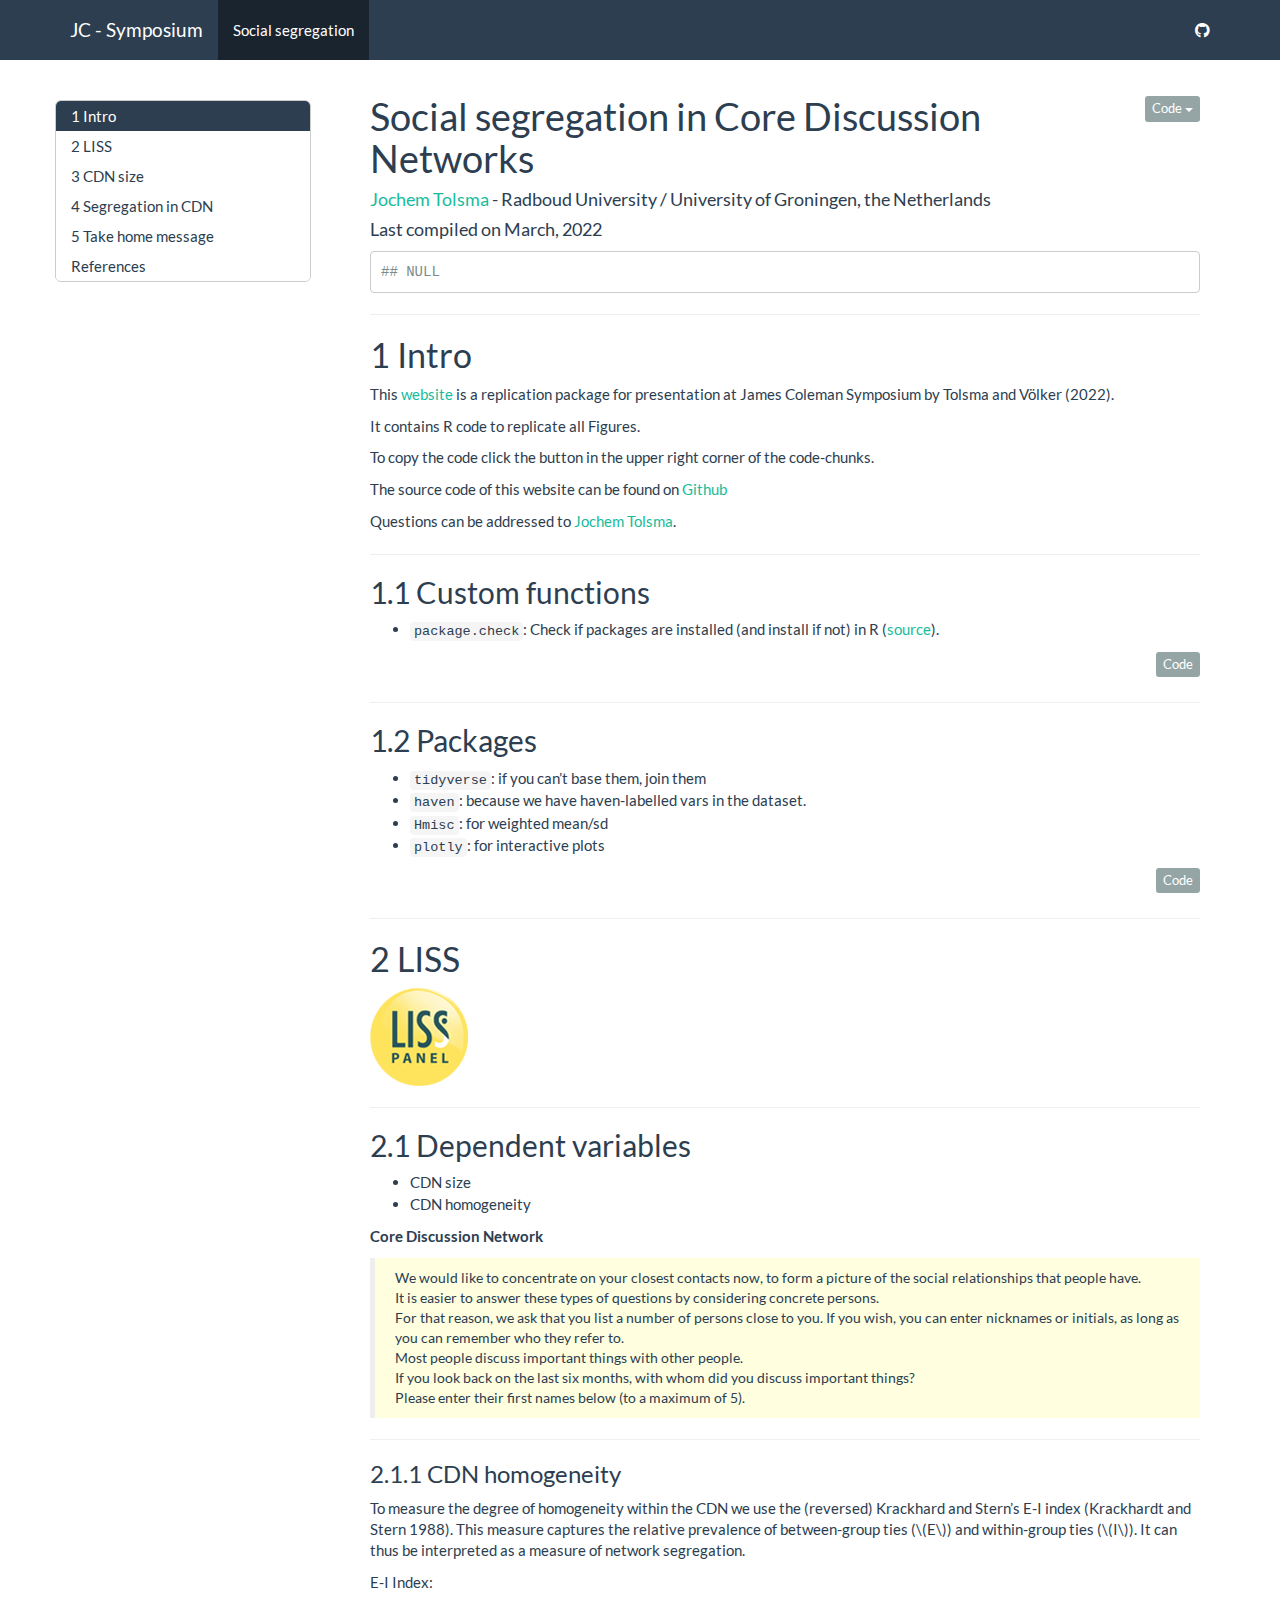
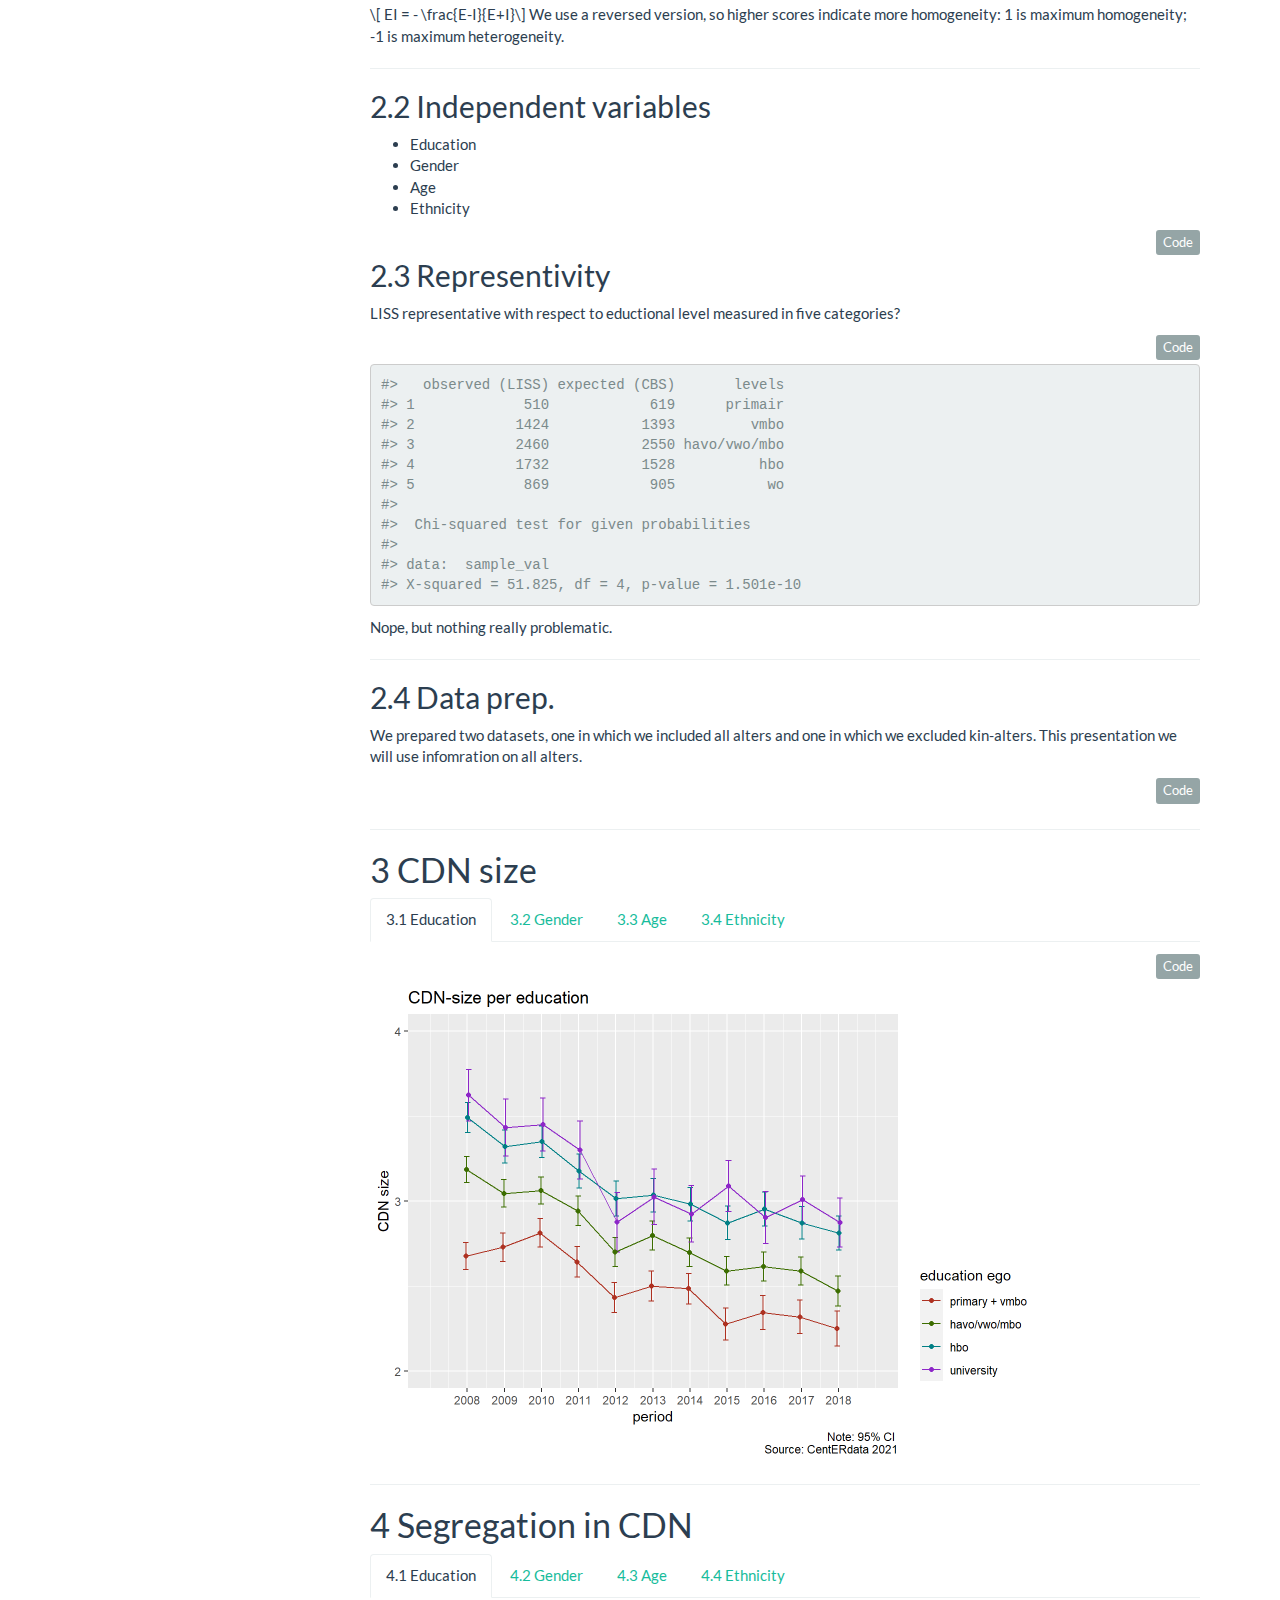
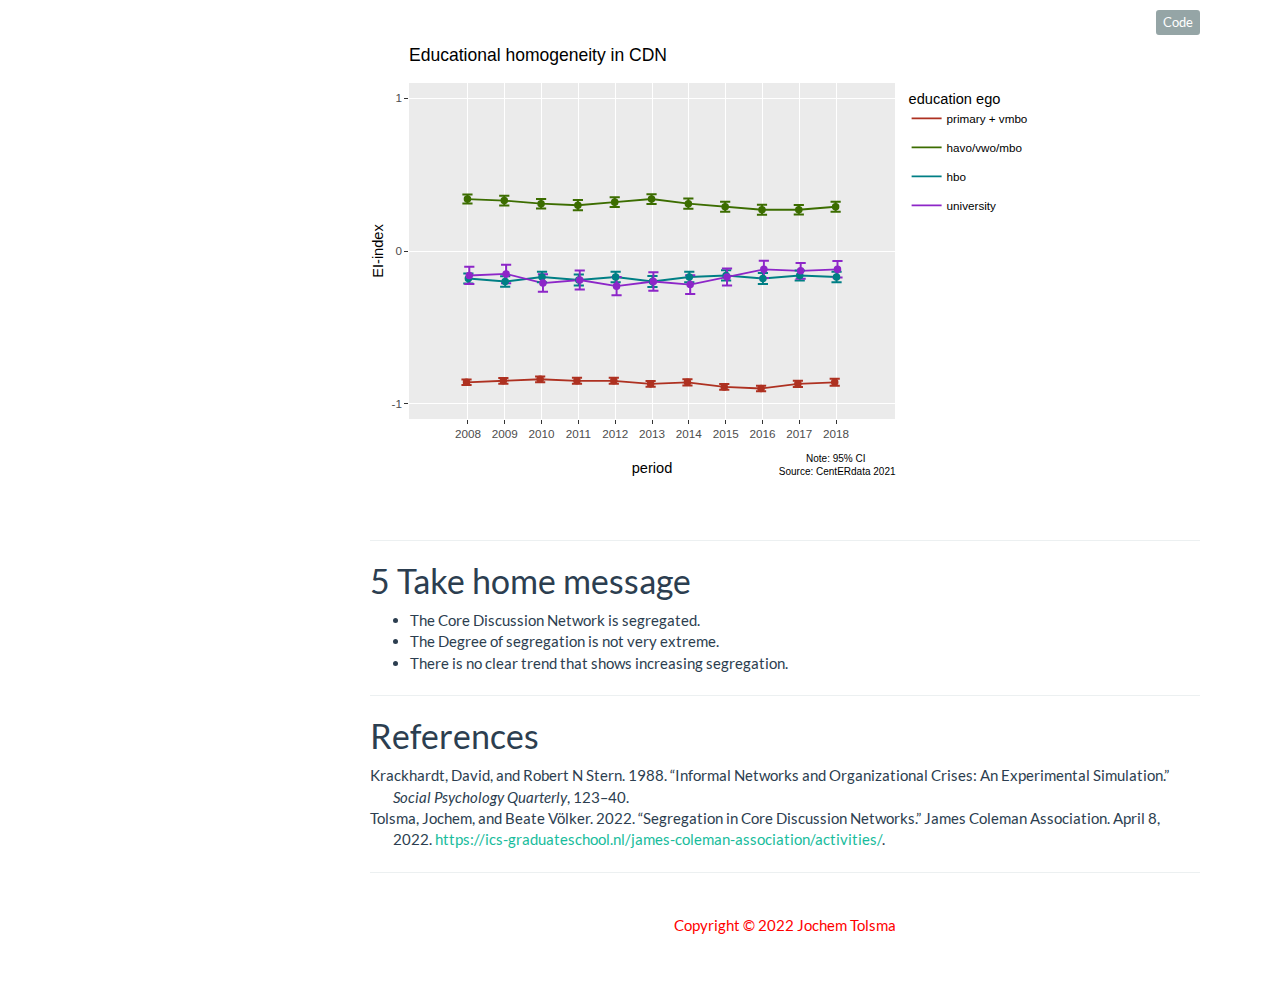
==== docs/index.html @ 30056c23 "update website" ====
<!DOCTYPE html>

<html>

<head>

<meta charset="utf-8" />
<meta name="generator" content="pandoc" />
<meta http-equiv="X-UA-Compatible" content="IE=EDGE" />


<meta name="author" content="Jochem Tolsma - Radboud University / University of Groningen, the Netherlands" />


<title>Social segregation in Core Discussion Networks</title>

<script src="site_libs/header-attrs-2.11.16/header-attrs.js"></script>
<script src="site_libs/jquery-3.6.0/jquery-3.6.0.min.js"></script>
<meta name="viewport" content="width=device-width, initial-scale=1" />
<link href="site_libs/bootstrap-3.3.5/css/flatly.min.css" rel="stylesheet" />
<script src="site_libs/bootstrap-3.3.5/js/bootstrap.min.js"></script>
<script src="site_libs/bootstrap-3.3.5/shim/html5shiv.min.js"></script>
<script src="site_libs/bootstrap-3.3.5/shim/respond.min.js"></script>
<style>h1 {font-size: 34px;}
       h1.title {font-size: 38px;}
       h2 {font-size: 30px;}
       h3 {font-size: 24px;}
       h4 {font-size: 18px;}
       h5 {font-size: 16px;}
       h6 {font-size: 12px;}
       code {color: inherit; background-color: rgba(0, 0, 0, 0.04);}
       pre:not([class]) { background-color: white }</style>
<script src="site_libs/jqueryui-1.11.4/jquery-ui.min.js"></script>
<link href="site_libs/tocify-1.9.1/jquery.tocify.css" rel="stylesheet" />
<script src="site_libs/tocify-1.9.1/jquery.tocify.js"></script>
<script src="site_libs/navigation-1.1/tabsets.js"></script>
<script src="site_libs/navigation-1.1/codefolding.js"></script>
<script src="site_libs/navigation-1.1/sourceembed.js"></script>
<link href="site_libs/highlightjs-9.12.0/default.css" rel="stylesheet" />
<script src="site_libs/highlightjs-9.12.0/highlight.js"></script>
<script src="site_libs/clipboard-1.7.1/clipboard.min.js"></script>
<link href="site_libs/primer-tooltips-1.4.0/build.css" rel="stylesheet" />
<link href="site_libs/klippy-0.0.0.9500/css/klippy.min.css" rel="stylesheet" />
<script src="site_libs/klippy-0.0.0.9500/js/klippy.min.js"></script>
<script src="site_libs/htmlwidgets-1.5.4/htmlwidgets.js"></script>
<script src="site_libs/plotly-binding-4.10.0/plotly.js"></script>
<script src="site_libs/typedarray-0.1/typedarray.min.js"></script>
<link href="site_libs/crosstalk-1.2.0/css/crosstalk.min.css" rel="stylesheet" />
<script src="site_libs/crosstalk-1.2.0/js/crosstalk.min.js"></script>
<link href="site_libs/plotly-htmlwidgets-css-2.5.1/plotly-htmlwidgets.css" rel="stylesheet" />
<script src="site_libs/plotly-main-2.5.1/plotly-latest.min.js"></script>
<link href="site_libs/font-awesome-5.1.0/css/all.css" rel="stylesheet" />
<link href="site_libs/font-awesome-5.1.0/css/v4-shims.css" rel="stylesheet" />

<style type="text/css">
  code{white-space: pre-wrap;}
  span.smallcaps{font-variant: small-caps;}
  span.underline{text-decoration: underline;}
  div.column{display: inline-block; vertical-align: top; width: 50%;}
  div.hanging-indent{margin-left: 1.5em; text-indent: -1.5em;}
  ul.task-list{list-style: none;}
    </style>

<style type="text/css">code{white-space: pre;}</style>
<script type="text/javascript">
if (window.hljs) {
  hljs.configure({languages: []});
  hljs.initHighlightingOnLoad();
  if (document.readyState && document.readyState === "complete") {
    window.setTimeout(function() { hljs.initHighlighting(); }, 0);
  }
}
</script>




<style type="text/css">
#rmd-source-code {
  display: none;
}
</style>

<style type="text/css">
/* for pandoc --citeproc since 2.11 */
div.csl-bib-body { }
div.csl-entry {
  clear: both;
}
.hanging div.csl-entry {
  margin-left:2em;
  text-indent:-2em;
}
div.csl-left-margin {
  min-width:2em;
  float:left;
}
div.csl-right-inline {
  margin-left:2em;
  padding-left:1em;
}
div.csl-indent {
  margin-left: 2em;
}
</style>

<link rel="stylesheet" href="tweaks.css" type="text/css" />



<style type = "text/css">
.main-container {
  max-width: 940px;
  margin-left: auto;
  margin-right: auto;
}
img {
  max-width:100%;
}
.tabbed-pane {
  padding-top: 12px;
}
.html-widget {
  margin-bottom: 20px;
}
button.code-folding-btn:focus {
  outline: none;
}
summary {
  display: list-item;
}
pre code {
  padding: 0;
}
</style>


<style type="text/css">
.dropdown-submenu {
  position: relative;
}
.dropdown-submenu>.dropdown-menu {
  top: 0;
  left: 100%;
  margin-top: -6px;
  margin-left: -1px;
  border-radius: 0 6px 6px 6px;
}
.dropdown-submenu:hover>.dropdown-menu {
  display: block;
}
.dropdown-submenu>a:after {
  display: block;
  content: " ";
  float: right;
  width: 0;
  height: 0;
  border-color: transparent;
  border-style: solid;
  border-width: 5px 0 5px 5px;
  border-left-color: #cccccc;
  margin-top: 5px;
  margin-right: -10px;
}
.dropdown-submenu:hover>a:after {
  border-left-color: #adb5bd;
}
.dropdown-submenu.pull-left {
  float: none;
}
.dropdown-submenu.pull-left>.dropdown-menu {
  left: -100%;
  margin-left: 10px;
  border-radius: 6px 0 6px 6px;
}
</style>

<script type="text/javascript">
// manage active state of menu based on current page
$(document).ready(function () {
  // active menu anchor
  href = window.location.pathname
  href = href.substr(href.lastIndexOf('/') + 1)
  if (href === "")
    href = "index.html";
  var menuAnchor = $('a[href="' + href + '"]');

  // mark it active
  menuAnchor.tab('show');

  // if it's got a parent navbar menu mark it active as well
  menuAnchor.closest('li.dropdown').addClass('active');

  // Navbar adjustments
  var navHeight = $(".navbar").first().height() + 15;
  var style = document.createElement('style');
  var pt = "padding-top: " + navHeight + "px; ";
  var mt = "margin-top: -" + navHeight + "px; ";
  var css = "";
  // offset scroll position for anchor links (for fixed navbar)
  for (var i = 1; i <= 6; i++) {
    css += ".section h" + i + "{ " + pt + mt + "}\n";
  }
  style.innerHTML = "body {" + pt + "padding-bottom: 40px; }\n" + css;
  document.head.appendChild(style);
});
</script>

<!-- tabsets -->

<style type="text/css">
.tabset-dropdown > .nav-tabs {
  display: inline-table;
  max-height: 500px;
  min-height: 44px;
  overflow-y: auto;
  border: 1px solid #ddd;
  border-radius: 4px;
}

.tabset-dropdown > .nav-tabs > li.active:before {
  content: "";
  font-family: 'Glyphicons Halflings';
  display: inline-block;
  padding: 10px;
  border-right: 1px solid #ddd;
}

.tabset-dropdown > .nav-tabs.nav-tabs-open > li.active:before {
  content: "&#xe258;";
  border: none;
}

.tabset-dropdown > .nav-tabs.nav-tabs-open:before {
  content: "";
  font-family: 'Glyphicons Halflings';
  display: inline-block;
  padding: 10px;
  border-right: 1px solid #ddd;
}

.tabset-dropdown > .nav-tabs > li.active {
  display: block;
}

.tabset-dropdown > .nav-tabs > li > a,
.tabset-dropdown > .nav-tabs > li > a:focus,
.tabset-dropdown > .nav-tabs > li > a:hover {
  border: none;
  display: inline-block;
  border-radius: 4px;
  background-color: transparent;
}

.tabset-dropdown > .nav-tabs.nav-tabs-open > li {
  display: block;
  float: none;
}

.tabset-dropdown > .nav-tabs > li {
  display: none;
}
</style>

<!-- code folding -->
<style type="text/css">
.code-folding-btn { margin-bottom: 4px; }
</style>



<style type="text/css">

#TOC {
  margin: 25px 0px 20px 0px;
}
@media (max-width: 768px) {
#TOC {
  position: relative;
  width: 100%;
}
}

@media print {
.toc-content {
  /* see https://github.com/w3c/csswg-drafts/issues/4434 */
  float: right;
}
}

.toc-content {
  padding-left: 30px;
  padding-right: 40px;
}

div.main-container {
  max-width: 1200px;
}

div.tocify {
  width: 20%;
  max-width: 260px;
  max-height: 85%;
}

@media (min-width: 768px) and (max-width: 991px) {
  div.tocify {
    width: 25%;
  }
}

@media (max-width: 767px) {
  div.tocify {
    width: 100%;
    max-width: none;
  }
}

.tocify ul, .tocify li {
  line-height: 20px;
}

.tocify-subheader .tocify-item {
  font-size: 0.90em;
}

.tocify .list-group-item {
  border-radius: 0px;
}


</style>



</head>

<body>


<div class="container-fluid main-container">


<!-- setup 3col/9col grid for toc_float and main content  -->
<div class="row">
<div class="col-xs-12 col-sm-4 col-md-3">
<div id="TOC" class="tocify">
</div>
</div>

<div class="toc-content col-xs-12 col-sm-8 col-md-9">




<div class="navbar navbar-default  navbar-fixed-top" role="navigation">
  <div class="container">
    <div class="navbar-header">
      <button type="button" class="navbar-toggle collapsed" data-toggle="collapse" data-target="#navbar">
        <span class="icon-bar"></span>
        <span class="icon-bar"></span>
        <span class="icon-bar"></span>
      </button>
      <a class="navbar-brand" href="index.html">JC - Symposium </a>
    </div>
    <div id="navbar" class="navbar-collapse collapse">
      <ul class="nav navbar-nav">
        <li>
  <a href="index.html">Social segregation</a>
</li>
      </ul>
      <ul class="nav navbar-nav navbar-right">
        <li>
  <a href="https://github.com/JochemTolsma">
    <span class="fab fa-github"></span>
     
  </a>
</li>
      </ul>
    </div><!--/.nav-collapse -->
  </div><!--/.container -->
</div><!--/.navbar -->

<div id="header">

<div class="btn-group pull-right float-right">
<button type="button" class="btn btn-default btn-xs btn-secondary btn-sm dropdown-toggle" data-toggle="dropdown" aria-haspopup="true" aria-expanded="false"><span>Code</span> <span class="caret"></span></button>
<ul class="dropdown-menu dropdown-menu-right" style="min-width: 50px;">
<li><a id="rmd-show-all-code" href="#">Show All Code</a></li>
<li><a id="rmd-hide-all-code" href="#">Hide All Code</a></li>
<li role="separator" class="divider"></li>
<li><a id="rmd-download-source" href="#">Download Rmd</a></li>
</ul>
</div>



<h1 class="title toc-ignore">Social segregation in Core Discussion Networks</h1>
<h4 class="author"><a href="https://www.jochemtolsma.nl">Jochem Tolsma</a> - Radboud University / University of Groningen, the Netherlands</h4>
<h4 class="date">Last compiled on March, 2022</h4>

</div>


<pre><code>## NULL</code></pre>
<script>
  addClassKlippyTo("pre.r, pre.markdown");
  addKlippy('right', 'top', 'auto', '1', 'Copy code', 'Copied!');
</script>
<hr />
<div id="intro" class="section level1" number="1">
<h1 number="1"><span class="header-section-number">1</span> Intro</h1>
<p>This <a href="https://jochemtolsma.github.io/JCA/">website</a> is a replication package for presentation at James Coleman Symposium by <span class="citation">Tolsma and Völker (2022)</span>.</p>
<p>It contains R code to replicate all Figures.</p>
<p>To copy the code click the button in the upper right corner of the code-chunks.</p>
<p>The source code of this website can be found on <a href="https://github.com/JochemTolsma/JCA">Github</a></p>
<p>Questions can be addressed to <a href="mailto:jochem.tolsma@ru.nl">Jochem Tolsma</a>.</p>
<hr />
<div id="custom-functions" class="section level2" number="1.1">
<h2 number="1.1"><span class="header-section-number">1.1</span> Custom functions</h2>
<ul>
<li><code>package.check</code>: Check if packages are installed (and install if not) in R (<a href="https://vbaliga.github.io/verify-that-r-packages-are-installed-and-loaded/">source</a>).</li>
</ul>
<pre class="r test"><code>fpackage.check &lt;- function(packages) {
    lapply(packages, FUN = function(x) {
        if (!require(x, character.only = TRUE)) {
            install.packages(x, dependencies = TRUE)
            library(x, character.only = TRUE)
        }
    })
}</code></pre>
<hr />
</div>
<div id="packages" class="section level2" number="1.2">
<h2 number="1.2"><span class="header-section-number">1.2</span> Packages</h2>
<ul>
<li><code>tidyverse</code>: if you can’t base them, join them<br />
</li>
<li><code>haven</code>: because we have haven-labelled vars in the dataset.<br />
</li>
<li><code>Hmisc</code>: for weighted mean/sd<br />
</li>
<li><code>plotly</code>: for interactive plots</li>
</ul>
<pre class="r test"><code>packages = c(&quot;tidyverse&quot;, &quot;haven&quot;, &quot;Hmisc&quot;, &quot;plotly&quot;)

fpackage.check(packages)</code></pre>
<hr />
</div>
</div>
<div id="liss" class="section level1" number="2">
<h1 number="2"><span class="header-section-number">2</span> LISS</h1>
<p><a href="https://www.lissdata.nl/"> <img src="lisslogo_0.png"> </a></p>
<hr />
<div id="dependent-variables" class="section level2" number="2.1">
<h2 number="2.1"><span class="header-section-number">2.1</span> Dependent variables</h2>
<ul>
<li>CDN size</li>
<li>CDN homogeneity</li>
</ul>
<p><strong>Core Discussion Network</strong></p>
<style type="text/css">
blockquote {
    padding: 10px 20px;
    margin: 0 0 20px;
    font-size: 14px;
    border-left: 5px solid #eee;
    background-color: rgb(255,255,224,1);
}
</style>
<blockquote>
<p>We would like to concentrate on your closest contacts now, to form a picture of the social relationships that people have.<br />
It is easier to answer these types of questions by considering concrete persons.<br />
For that reason, we ask that you list a number of persons close to you. If you wish, you can enter nicknames or initials, as long as you can remember who they refer to.<br />
Most people discuss important things with other people.<br />
If you look back on the last six months, with whom did you discuss important things?<br />
Please enter their first names below (to a maximum of 5).</p>
</blockquote>
<hr />
<div id="cdn-homogeneity" class="section level3" number="2.1.1">
<h3 number="2.1.1"><span class="header-section-number">2.1.1</span> CDN homogeneity</h3>
<p>To measure the degree of homogeneity within the CDN we use the (reversed) Krackhard and Stern’s E-I index <span class="citation">(Krackhardt and Stern 1988)</span>. This measure captures the relative prevalence of between-group ties (<span class="math inline">\(E\)</span>) and within-group ties (<span class="math inline">\(I\)</span>). It can thus be interpreted as a measure of network segregation.</p>
<p>E-I Index:</p>
<p><span class="math display">\[ EI = - \frac{E-I}{E+I}\]</span> We use a reversed version, so higher scores indicate more homogeneity: 1 is maximum homogeneity; -1 is maximum heterogeneity.</p>
<hr />
</div>
</div>
<div id="independent-variables" class="section level2" number="2.2">
<h2 number="2.2"><span class="header-section-number">2.2</span> Independent variables</h2>
<ul>
<li>Education<br />
</li>
<li>Gender<br />
</li>
<li>Age<br />
</li>
<li>Ethnicity</li>
</ul>
<pre class="r test"><code>load(file = &quot;./data/liss_merged_core_file_v3_0921.Rdata&quot;)</code></pre>
</div>
<div id="representivity" class="section level2" number="2.3">
<h2 number="2.3"><span class="header-section-number">2.3</span> Representivity</h2>
<!---
Thijmen, how do I know ego participated?: just select on missings
how do I know that an alter is mentioned?: check alter_id NA
--->
<p>LISS representative with respect to eductional level measured in five categories?</p>
<pre class="r test"><code>sample_val &lt;- NA
sample_val[1] &lt;- (table(liss_wide$oplcat.11))[1]
sample_val[2] &lt;- (table(liss_wide$oplcat.11))[2]
sample_val[3] &lt;- (table(liss_wide$oplcat.11))[3] + (table(liss_wide$oplcat.11))[4]
sample_val[4] &lt;- (table(liss_wide$oplcat.11))[5]
sample_val[5] &lt;- (table(liss_wide$oplcat.11))[6]


# cbs https://opendata.cbs.nl/#/CBS/nl/dataset/82816NED/table?ts=1646133108517
datacbs &lt;- c(1265, 2847, 5211, 3122, 1850)
levels(datacbs) &lt;- c(&quot;primair&quot;, &quot;vmbo&quot;, &quot;havo/vwo/mbo&quot;, &quot;hbo&quot;, &quot;wo&quot;)
# round(datacbs / sum(datacbs),2)
pop_val &lt;- datacbs/sum(datacbs)

test &lt;- chisq.test(x = sample_val, p = pop_val, rescale.p = TRUE)
test_data &lt;- data.frame(round(test$observed), round(test$expected), c(&quot;primair&quot;, &quot;vmbo&quot;, &quot;havo/vwo/mbo&quot;,
    &quot;hbo&quot;, &quot;wo&quot;))
names(test_data) &lt;- c(&quot;observed (LISS)&quot;, &quot;expected (CBS)&quot;, &quot;levels&quot;)
test_data
test</code></pre>
<pre class="test2"><code>#&gt;   observed (LISS) expected (CBS)       levels
#&gt; 1             510            619      primair
#&gt; 2            1424           1393         vmbo
#&gt; 3            2460           2550 havo/vwo/mbo
#&gt; 4            1732           1528          hbo
#&gt; 5             869            905           wo
#&gt; 
#&gt;  Chi-squared test for given probabilities
#&gt; 
#&gt; data:  sample_val
#&gt; X-squared = 51.825, df = 4, p-value = 1.501e-10</code></pre>
<p>Nope, but nothing really problematic.</p>
<hr />
</div>
<div id="data-prep." class="section level2" number="2.4">
<h2 number="2.4"><span class="header-section-number">2.4</span> Data prep.</h2>
<p>We prepared two datasets, one in which we included all alters and one in which we excluded kin-alters. This presentation we will use infomration on all alters.</p>
<pre class="r test"><code>liss_long %&gt;%
  mutate(#size
        cdn_size = 5 - rowSums(is.na(cbind(alter_id_1, alter_id_2, alter_id_3, alter_id_4, alter_id_5))),
    
        #education
        opl4 = recode(as.numeric(oplmet), &#39;1&#39; = 1, &#39;2&#39;=1, &#39;3&#39;= 2, &#39;4&#39; = 2, &#39;5&#39; = 3, &#39;6&#39;=4, .default=-1 ),
        opl4 = na_if(opl4, -1), 
        opl4 = structure(opl4, labels=c(&quot;low&quot;, &quot;medium&quot;, &quot;high1&quot;, &quot;high2&quot;)),
         across(c(educ_alter1,educ_alter2,educ_alter3,educ_alter4,educ_alter5), ~as.numeric(.x), .names = &quot;{.col}_opl4&quot;),
         across(c(educ_alter1_opl4,educ_alter2_opl4,educ_alter3_opl4,educ_alter4_opl4,educ_alter5_opl4), ~recode(.x, &#39;4&#39;=1, &#39;6&#39;=1, &#39;10&#39;=2, &#39;10.5&#39;=2, &#39;11.5&#39;=2 , &#39;15&#39;=3, &#39;16&#39; = 4, .default=-1)),
         across(c(educ_alter1_opl4,educ_alter2_opl4,educ_alter3_opl4,educ_alter4_opl4,educ_alter5_opl4), ~na_if(.x, -1)),
         educ_I = rowSums(cbind(educ_alter1_opl4,educ_alter2_opl4,educ_alter3_opl4,educ_alter4_opl4,educ_alter5_opl4)==opl4,na.rm=T),
         educ_E = rowSums(cbind(educ_alter1_opl4,educ_alter2_opl4,educ_alter3_opl4,educ_alter4_opl4,educ_alter5_opl4)!=opl4,na.rm=T),
         educ_EI =  - ((educ_E - educ_I) / (educ_E + educ_I)),
         cdn_neduc_h = rowSums(cbind(educ_alter1, educ_alter2, educ_alter3, educ_alter4, educ_alter5)==16, na.rm=T),
        
        #gender   
         gender_alter1 = replace_na(gender_alter1, -1),
         gender_alter2 = replace_na(gender_alter2, -1),
         gender_alter3 = replace_na(gender_alter3, -1),
         gender_alter4 = replace_na(gender_alter4, -1),
         gender_alter5 = replace_na(gender_alter5, -1),
         cdn_ngender_2 = rowSums(cbind(gender_alter1, gender_alter2, gender_alter3, gender_alter4, gender_alter5)==2, na.rm=T),
         cdn_ngender_1 = rowSums(cbind(gender_alter1, gender_alter2, gender_alter3, gender_alter4, gender_alter5)==1, na.rm=T),
         gender_I = ifelse(geslacht==2, cdn_ngender_2, cdn_ngender_1),
         gender_E = ifelse(geslacht==1, cdn_ngender_2, cdn_ngender_1),
         gender_EI =  - ((gender_E - gender_I) / (gender_E + gender_I)),
        
        #age
        across(c(age_alter1, age_alter2, age_alter3, age_alter4, age_alter5), ~na_if(.x, 14)),
        across(c(age_alter1, age_alter2, age_alter3, age_alter4, age_alter5), ~as.integer(.x)),
        leeftijd_cat13 = as.integer(cut(as.numeric(liss_long$leeftijd),breaks = c(-Inf, 15, 20, 25, 30, 35, 40,45,50,55,60,65,70, Inf))),
        leeftijd_I = rowSums(cbind(age_alter1, age_alter2, age_alter3, age_alter4, age_alter5)==leeftijd_cat13, na.rm=T),
        leeftijd_E = rowSums(cbind(age_alter1, age_alter2, age_alter3, age_alter4, age_alter5)!=leeftijd_cat13, na.rm=T),
        leeftijd_EI =  - ((leeftijd_E - leeftijd_I) / (leeftijd_E + leeftijd_I)),
        
        #etni
        etni3 = recode(as.numeric(origin), &#39;0&#39; = 1, &#39;101&#39;=2, &#39;102&#39;= 3, &#39;201&#39; = 2, &#39;202&#39; = 3, &#39;999&#39;=-1, .default=-1 ),
        etni3 = na_if(etni3, -1), 
        etni3 = structure(etni3, labels=c(&quot;D&quot;, &quot;W&quot;, &quot;NW&quot;)),
         across(c(origin_alter1,origin_alter2,origin_alter3,origin_alter4,origin_alter5), ~as.numeric(.x), .names = &quot;{.col}_etni3&quot;),
         across(c(origin_alter1_etni3,origin_alter2_etni3,origin_alter3_etni3,origin_alter4_etni3,origin_alter5_etni3), ~recode(.x, &#39;1&#39;=1, &#39;2&#39;=3, &#39;3&#39;=3, &#39;4&#39;=3, &#39;5&#39;=3 , &#39;6&#39;=2, &#39;7&#39; = 3, &#39;8&#39; = 2, &#39;9&#39; = -1, .default=-1)),
         across(c(origin_alter1_etni3,origin_alter2_etni3,origin_alter3_etni3,origin_alter4_etni3,origin_alter5_etni3), ~na_if(.x, -1)),
         etni_I = rowSums(cbind(origin_alter1_etni3, origin_alter2_etni3, origin_alter3_etni3, origin_alter4_etni3 ,origin_alter5_etni3)==etni3, na.rm=T),
         etni_E = rowSums(cbind(origin_alter1_etni3,origin_alter2_etni3,origin_alter3_etni3,origin_alter4_etni3,origin_alter5_etni3)!=etni3, na.rm=T),
         etni_EI =  - ((etni_E - etni_I) / (etni_E + etni_I)),
        
          ego_id = nomem_encr) %&gt;%
  filter(!is.na(pol_int))   %&gt;%
  select(ego_id,  survey_wave, leeftijd, leeftijd_cat13,  opl4, geslacht, etni3, cdn_size, cdn_neduc_h, educ_EI, cdn_ngender_2, gender_EI, leeftijd_EI, etni_EI, etni_E, origin_alter1_etni3, origin_alter2_etni3, origin_alter3_etni3, origin_alter4_etni3, origin_alter5_etni3) -&gt; datajt

#make similar dataset for non-kin. 
#attributes(liss_wide$rel_alter1.1)
#dus gooi alle alters weg met rel_alter - 1 2,3,4,5
# quickest would probably be to go from wide to long, select and go back to wide. but...

liss_long %&gt;%
  mutate(across(c(rel_alter1,rel_alter2,rel_alter3,rel_alter4,rel_alter5), ~replace_na(.x, -1)),
         alter_id_1 = ifelse(rel_alter1&gt;0 &amp; rel_alter1&lt;6, NA, alter_id_1), 
         alter_id_2 = ifelse(rel_alter2&gt;0 &amp; rel_alter2&lt;6, NA, alter_id_2), 
         alter_id_3 = ifelse(rel_alter3&gt;0 &amp; rel_alter3&lt;6, NA, alter_id_3), 
         alter_id_4 = ifelse(rel_alter4&gt;0 &amp; rel_alter4&lt;6, NA, alter_id_4), 
         alter_id_5 = ifelse(rel_alter5&gt;0 &amp; rel_alter5&lt;6, NA, alter_id_5), 
         
         educ_alter1 = ifelse(rel_alter1&gt;0 &amp; rel_alter1&lt;6, NA, educ_alter1), 
         educ_alter2 = ifelse(rel_alter2&gt;0 &amp; rel_alter2&lt;6, NA, educ_alter2), 
         educ_alter3 = ifelse(rel_alter3&gt;0 &amp; rel_alter3&lt;6, NA, educ_alter3), 
         educ_alter4 = ifelse(rel_alter4&gt;0 &amp; rel_alter4&lt;6, NA, educ_alter4), 
         educ_alter5 = ifelse(rel_alter5&gt;0 &amp; rel_alter5&lt;6, NA, educ_alter5), 
         
         gender_alter1 = ifelse(rel_alter1&gt;0 &amp; rel_alter1&lt;6, NA, gender_alter1), 
         gender_alter2 = ifelse(rel_alter2&gt;0 &amp; rel_alter2&lt;6, NA, gender_alter2), 
         gender_alter3 = ifelse(rel_alter3&gt;0 &amp; rel_alter3&lt;6, NA, gender_alter3), 
         gender_alter4 = ifelse(rel_alter4&gt;0 &amp; rel_alter4&lt;6, NA, gender_alter4), 
         gender_alter5 = ifelse(rel_alter5&gt;0 &amp; rel_alter5&lt;6, NA, gender_alter5),
         
         origin_alter1 = ifelse(rel_alter1&gt;0 &amp; rel_alter1&lt;6, NA, origin_alter1), 
         origin_alter2 = ifelse(rel_alter2&gt;0 &amp; rel_alter2&lt;6, NA, origin_alter2), 
         origin_alter3 = ifelse(rel_alter3&gt;0 &amp; rel_alter3&lt;6, NA, origin_alter3), 
         origin_alter4 = ifelse(rel_alter4&gt;0 &amp; rel_alter4&lt;6, NA, origin_alter4), 
         origin_alter5 = ifelse(rel_alter5&gt;0 &amp; rel_alter5&lt;6, NA, origin_alter5),
         
         
         
         
         ) %&gt;%

 mutate(#size
        cdn_size = 5 - rowSums(is.na(cbind(alter_id_1, alter_id_2, alter_id_3, alter_id_4, alter_id_5))),
    
        #education
        opl4 = recode(as.numeric(oplmet), &#39;1&#39; = 1, &#39;2&#39;=1, &#39;3&#39;= 2, &#39;4&#39; = 2, &#39;5&#39; = 3, &#39;6&#39;=4, .default=-1 ),
        opl4 = na_if(opl4, -1), 
        opl4 = structure(opl4, labels=c(&quot;low&quot;, &quot;medium&quot;, &quot;high1&quot;, &quot;high2&quot;)),
         across(c(educ_alter1,educ_alter2,educ_alter3,educ_alter4,educ_alter5), ~as.numeric(.x), .names = &quot;{.col}_opl4&quot;),
         across(c(educ_alter1_opl4,educ_alter2_opl4,educ_alter3_opl4,educ_alter4_opl4,educ_alter5_opl4), ~recode(.x, &#39;4&#39;=1, &#39;6&#39;=1, &#39;10&#39;=2, &#39;10.5&#39;=2, &#39;11.5&#39;=2 , &#39;15&#39;=3, &#39;16&#39; = 4, .default=-1)),
         across(c(educ_alter1_opl4,educ_alter2_opl4,educ_alter3_opl4,educ_alter4_opl4,educ_alter5_opl4), ~na_if(.x, -1)),
         educ_I = rowSums(cbind(educ_alter1_opl4,educ_alter2_opl4,educ_alter3_opl4,educ_alter4_opl4,educ_alter5_opl4)==opl4,na.rm=T),
         educ_E = rowSums(cbind(educ_alter1_opl4,educ_alter2_opl4,educ_alter3_opl4,educ_alter4_opl4,educ_alter5_opl4)!=opl4,na.rm=T),
         educ_EI =  - ((educ_E - educ_I) / (educ_E + educ_I)),
         cdn_neduc_h = rowSums(cbind(educ_alter1, educ_alter2, educ_alter3, educ_alter4, educ_alter5)==16, na.rm=T),
        
        #gender   
         gender_alter1 = replace_na(gender_alter1, -1),
         gender_alter2 = replace_na(gender_alter2, -1),
         gender_alter3 = replace_na(gender_alter3, -1),
         gender_alter4 = replace_na(gender_alter4, -1),
         gender_alter5 = replace_na(gender_alter5, -1),
         cdn_ngender_2 = rowSums(cbind(gender_alter1, gender_alter2, gender_alter3, gender_alter4, gender_alter5)==2, na.rm=T),
         cdn_ngender_1 = rowSums(cbind(gender_alter1, gender_alter2, gender_alter3, gender_alter4, gender_alter5)==1, na.rm=T),
         gender_I = ifelse(geslacht==2, cdn_ngender_2, cdn_ngender_1),
         gender_E = ifelse(geslacht==1, cdn_ngender_2, cdn_ngender_1),
         gender_EI =  - ((gender_E - gender_I) / (gender_E + gender_I)),
        
        #age
        across(c(age_alter1, age_alter2, age_alter3, age_alter4, age_alter5), ~na_if(.x, 14)),
        across(c(age_alter1, age_alter2, age_alter3, age_alter4, age_alter5), ~as.integer(.x)),
        leeftijd_cat13 = as.integer(cut(as.numeric(liss_long$leeftijd),breaks = c(-Inf, 15, 20, 25, 30, 35, 40,45,50,55,60,65,70, Inf))),
        leeftijd_I = rowSums(cbind(age_alter1, age_alter2, age_alter3, age_alter4, age_alter5)==leeftijd_cat13, na.rm=T),
        leeftijd_E = rowSums(cbind(age_alter1, age_alter2, age_alter3, age_alter4, age_alter5)!=leeftijd_cat13, na.rm=T),
        leeftijd_EI =  - ((leeftijd_E - leeftijd_I) / (leeftijd_E + leeftijd_I)),
        
         #etni
        etni3 = recode(as.numeric(origin), &#39;0&#39; = 1, &#39;101&#39;=2, &#39;102&#39;= 3, &#39;201&#39; = 2, &#39;202&#39; = 3, &#39;999&#39;=-1, .default=-1 ),
        etni3 = na_if(etni3, -1), 
        etni3 = structure(etni3, labels=c(&quot;D&quot;, &quot;W&quot;, &quot;NW&quot;)),
         across(c(origin_alter1,origin_alter2,origin_alter3,origin_alter4,origin_alter5), ~as.numeric(.x), .names = &quot;{.col}_etni3&quot;),
         across(c(origin_alter1_etni3,origin_alter2_etni3,origin_alter3_etni3,origin_alter4_etni3,origin_alter5_etni3), ~recode(.x, &#39;1&#39;=1, &#39;2&#39;=3, &#39;3&#39;=3, &#39;4&#39;=3, &#39;5&#39;=3 , &#39;6&#39;=2, &#39;7&#39; = 3, &#39;8&#39; = 2, &#39;9&#39; = -1, .default=-1)),
         across(c(origin_alter1_etni3,origin_alter2_etni3,origin_alter3_etni3,origin_alter4_etni3,origin_alter5_etni3), ~na_if(.x, -1)),
         etni_I = rowSums(cbind(origin_alter1_etni3, origin_alter2_etni3, origin_alter3_etni3, origin_alter4_etni3 ,origin_alter5_etni3)==etni3, na.rm=T),
         etni_E = rowSums(cbind(origin_alter1_etni3,origin_alter2_etni3,origin_alter3_etni3,origin_alter4_etni3,origin_alter5_etni3)!=etni3, na.rm=T),
         etni_EI =  - ((etni_E - etni_I) / (etni_E + etni_I)),
         
         ego_id = nomem_encr) %&gt;%
  filter(!is.na(pol_int))   %&gt;%
  select(ego_id,  survey_wave, leeftijd, leeftijd_cat13, opl4, geslacht, etni3, cdn_size, cdn_neduc_h, educ_EI, cdn_ngender_2, gender_EI, leeftijd_EI, etni_EI, etni_E)  -&gt; datajt_nk




test &lt;- cut(as.numeric(liss_long$leeftijd),breaks = c(-Inf, 15, 20, 25, 30, 35, 40,45,50,55,60,65,70, Inf))
#levels(test)</code></pre>
<hr />
</div>
</div>
<div id="cdn-size" class="section level1 tabset tabset-fade" number="3">
<h1 class="tabset tabset-fade" number="3"><span class="header-section-number">3</span> CDN size</h1>
<div id="education" class="section level2" number="3.1">
<h2 number="3.1"><span class="header-section-number">3.1</span> Education</h2>
<pre class="r test"><code>datajt %&gt;% 
  group_by(survey_wave, opl4) %&gt;%
  summarise(N = n(),
            cdn_sizeM = mean(cdn_size, na.rm=T),
            sd = sd(cdn_size, na.rm=T)) %&gt;%
  mutate(
    se = sd / sqrt(N) ,
    conf.interval = .95,
    ci = se * qt(conf.interval/2 + .5, N-1)) %&gt;% 
  na.omit() -&gt; tgc



ggplot(tgc, aes(x=as.numeric(survey_wave), y=cdn_sizeM, colour=as.factor(opl4))) + 
    geom_errorbar(aes(ymin=cdn_sizeM-ci, ymax=cdn_sizeM+ci), width=.6, position=position_dodge(0.1)) +
    geom_line(position=position_dodge(0.1)) +
    geom_point(position=position_dodge(0.1)) + 
    scale_x_continuous(breaks = 1:11, limits = c(0,12) , labels = as.character(c(2008:2018))) +
    scale_y_continuous(breaks = 1:5, limits = c(2,4)) + 
    labs(title = &quot;CDN-size per education&quot;, caption = &quot;Note: 95% CI \n Source: CentERdata 2021&quot;, 
       y = &quot;CDN size&quot;, x=&quot;period&quot;) + 
    scale_colour_hue(name=&quot;education ego&quot;,    # Legend label, use darker colors
                     breaks=c(&quot;1&quot;, &quot;2&quot;, &quot;3&quot;, &quot;4&quot;),
                     labels=c(&quot;primary + vmbo&quot;, &quot;havo/vwo/mbo&quot;, &quot;hbo&quot;, &quot;university&quot;),
                     l=40)       +              # Use darker colors, lightness=40
    theme(legend.justification=c(1,0),
          legend.position=c(&quot;right&quot;))  </code></pre>
<p><img src="index_files/figure-html/unnamed-chunk-6-1.png" width="672" /></p>
<hr />
</div>
<div id="gender" class="section level2" number="3.2">
<h2 number="3.2"><span class="header-section-number">3.2</span> Gender</h2>
<pre class="r test"><code>datajt %&gt;% 
  group_by(survey_wave, geslacht) %&gt;%
  summarise(N = n(),
            cdn_sizeM = mean(cdn_size, na.rm=T),
            sd = sd(cdn_size, na.rm=T)) %&gt;%
  mutate(
    se = sd / sqrt(N) ,
    conf.interval = .95,
    ci = se * qt(conf.interval/2 + .5, N-1)) %&gt;% 
  na.omit() -&gt; tgc



ggplot(tgc, aes(x=as.numeric(survey_wave), y=cdn_sizeM, colour=as.factor(geslacht))) + 
   geom_line(position=position_dodge(0.1)) +  
  geom_errorbar(aes(ymin=cdn_sizeM-ci, ymax=cdn_sizeM+ci), width=.6, position=position_dodge(0.1)) +
   
    geom_point(position=position_dodge(0.1)) + 
    scale_x_continuous(breaks = 1:11, limits = c(0,12) , labels = as.character(c(2008:2018))) +
    scale_y_continuous(breaks = 1:5, limits = c(2,4)) + 
    labs(title = &quot;CDN-size per gender&quot;, caption = &quot;Note: 95% CI \n Source: CentERdata 2021&quot;, 
       y = &quot;CDN size&quot;, x=&quot;period&quot;) + 
    scale_colour_hue(name=&quot;gender ego&quot;,    # Legend label, use darker colors
                     breaks=c(&quot;2&quot;, &quot;1&quot;),
                     labels=c(&quot;female&quot;, &quot;male&quot;),
                     l=40)       +                # Use darker colors, lightness=40
    theme(legend.justification=c(1,0),
          legend.position=c(&quot;right&quot;))  </code></pre>
<p><img src="index_files/figure-html/unnamed-chunk-7-1.png" width="672" /></p>
<hr />
</div>
<div id="age" class="section level2" number="3.3">
<h2 number="3.3"><span class="header-section-number">3.3</span> Age</h2>
<pre class="r test"><code>datajt %&gt;% 
  group_by(survey_wave, leeftijd_cat13) %&gt;%
  summarise(N = n(),
            cdn_sizeM = mean(cdn_size, na.rm=T),
            sd = sd(cdn_size, na.rm=T)) %&gt;%
  mutate(
    se = sd / sqrt(N) ,
    conf.interval = .95,
    ci = se * qt(conf.interval/2 + .5, N-1)) %&gt;% 
  na.omit() -&gt; tgc

tgc$period &lt;- as.numeric(tgc$survey_wave) + 2007
tgc$size &lt;- round(tgc$cdn_sizeM, 2)
tgc$age &lt;- as.factor(tgc$leeftijd_cat13)
levels(tgc$age) &lt;- levels(test)

 ggplot(tgc, aes(x=period, y=size, colour=age)) + 
  geom_line(position=position_dodge(0.1), aes(color=age)) +  
  geom_errorbar(aes(ymin=cdn_sizeM-ci, ymax=cdn_sizeM+ci), width=.6, position=position_dodge(0.1)) +
    geom_point(position=position_dodge(0.1)) + 
    scale_x_continuous(breaks = 2008:2018, limits = c(2007,2019) , labels = as.character(c(2008:2018))) +
    scale_y_continuous(breaks = 1:5, limits = c(2,4)) + 
    labs(title = &quot;CDN-size per age&quot;, caption = &quot;Note: 95% CI \n Source: CentERdata 2021&quot;, 
       y = &quot;CDN size&quot;, x=&quot;period&quot;) + 
   scale_colour_hue(name=&quot;age ego&quot;,    # Legend label, use darker colors
                    l=50)        +                # Use darker colors, lightness=40
    theme(legend.justification=c(1,0),
          legend.position=c(&quot;right&quot;))  </code></pre>
<p><img src="index_files/figure-html/unnamed-chunk-8-1.png" width="672" /></p>
<hr />
</div>
<div id="ethnicity" class="section level2" number="3.4">
<h2 number="3.4"><span class="header-section-number">3.4</span> Ethnicity</h2>
<pre class="r test"><code>datajt %&gt;%
    group_by(survey_wave, etni3) %&gt;%
    summarise(N = n(), cdn_sizeM = mean(cdn_size, na.rm = T), sd = sd(cdn_size, na.rm = T)) %&gt;%
    mutate(se = sd/sqrt(N), conf.interval = 0.95, ci = se * qt(conf.interval/2 + 0.5, N - 1)) %&gt;%
    na.omit() -&gt; tgc

tgc$period &lt;- as.numeric(tgc$survey_wave) + 2007
tgc$size &lt;- round(tgc$cdn_sizeM, 2)

tgc$etni &lt;- as.factor(tgc$etni3)
levels(tgc$etni) &lt;- c(&quot;Dutch&quot;, &quot;Western&quot;, &quot;non-Western&quot;)

plot &lt;- ggplot(tgc, aes(x = period, y = size, colour = etni)) + geom_line(position = position_dodge(0.1)) +
    geom_errorbar(aes(ymin = cdn_sizeM - ci, ymax = cdn_sizeM + ci), width = 0.6, position = position_dodge(0.1)) +
    geom_point(position = position_dodge(0.1)) + scale_x_continuous(breaks = 2011:2018, limits = c(2010,
    2019), labels = as.character(c(2011:2018))) + scale_y_continuous(breaks = 1:5, limits = c(1.8, 3.5)) +
    labs(title = &quot;CDN-size per ethnicity&quot;, caption = &quot;Note: 95% CI \n Source: CentERdata 2021&quot;, y = &quot;CDN size&quot;,
        x = &quot;period&quot;) + scale_colour_hue(name = &quot;ethnicity ego&quot;, l = 50) + theme(legend.justification = c(1,
    0), legend.position = c(&quot;right&quot;))
# plot plot
ggplotly(plot) %&gt;%
    layout(margin = list(b = 100), annotations = list(x = 2018, y = 1.8, showarrow = F, font = list(size = 10),
        text = &quot;\n  \n \n  \n  \n \n \n \n \n Note: 95% CI \n Source: CentERdata 2021&quot;))</code></pre>
<div id="htmlwidget-43dee0e45d206868cf95" style="width:672px;height:480px;" class="plotly html-widget"></div>
<script type="application/json" data-for="htmlwidget-43dee0e45d206868cf95">{"x":{"data":[{"x":[2010.96666666667,2011.96666666667,2012.96666666667,2013.96666666667,2014.96666666667,2015.96666666667,2016.96666666667,2017.96666666667],"y":[2.92,2.71,2.78,2.72,2.62,2.64,2.66,2.55],"text":["period: 2011<br />size: 2.92<br />etni: Dutch","period: 2012<br />size: 2.71<br />etni: Dutch","period: 2013<br />size: 2.78<br />etni: Dutch","period: 2014<br />size: 2.72<br />etni: Dutch","period: 2015<br />size: 2.62<br />etni: Dutch","period: 2016<br />size: 2.64<br />etni: Dutch","period: 2017<br />size: 2.66<br />etni: Dutch","period: 2018<br />size: 2.55<br />etni: Dutch"],"type":"scatter","mode":"lines","line":{"width":1.88976377952756,"color":"rgba(203,77,66,1)","dash":"solid"},"hoveron":"points","name":"Dutch","legendgroup":"Dutch","showlegend":true,"xaxis":"x","yaxis":"y","hoverinfo":"text","frame":null},{"x":[2011,2012,2013,2014,2015,2016,2017,2018],"y":[2.96,2.66,2.84,2.73,2.76,2.83,2.76,2.54],"text":["period: 2011<br />size: 2.96<br />etni: Western","period: 2012<br />size: 2.66<br />etni: Western","period: 2013<br />size: 2.84<br />etni: Western","period: 2014<br />size: 2.73<br />etni: Western","period: 2015<br />size: 2.76<br />etni: Western","period: 2016<br />size: 2.83<br />etni: Western","period: 2017<br />size: 2.76<br />etni: Western","period: 2018<br />size: 2.54<br />etni: Western"],"type":"scatter","mode":"lines","line":{"width":1.88976377952756,"color":"rgba(0,145,0,1)","dash":"solid"},"hoveron":"points","name":"Western","legendgroup":"Western","showlegend":true,"xaxis":"x","yaxis":"y","hoverinfo":"text","frame":null},{"x":[2011.03333333333,2012.03333333333,2013.03333333333,2014.03333333333,2015.03333333333,2016.03333333333,2017.03333333333,2018.03333333333],"y":[2.72,2.39,2.33,2.56,2.36,2.41,2.27,2.17],"text":["period: 2011<br />size: 2.72<br />etni: non-Western","period: 2012<br />size: 2.39<br />etni: non-Western","period: 2013<br />size: 2.33<br />etni: non-Western","period: 2014<br />size: 2.56<br />etni: non-Western","period: 2015<br />size: 2.36<br />etni: non-Western","period: 2016<br />size: 2.41<br />etni: non-Western","period: 2017<br />size: 2.27<br />etni: non-Western","period: 2018<br />size: 2.17<br />etni: non-Western"],"type":"scatter","mode":"lines","line":{"width":1.88976377952756,"color":"rgba(29,117,225,1)","dash":"solid"},"hoveron":"points","name":"non-Western","legendgroup":"non-Western","showlegend":true,"xaxis":"x","yaxis":"y","hoverinfo":"text","frame":null},{"x":[2016.96666666667,2017.96666666667,2010.96666666667,2011.96666666667,2012.96666666667,2013.96666666667,2014.96666666667,2015.96666666667],"y":[2.66,2.55,2.92,2.71,2.78,2.72,2.62,2.64],"text":["period: 2017<br />size: 2.66<br />etni: Dutch<br />cdn_sizeM - ci: 2.604605<br />cdn_sizeM + ci: 2.712558","period: 2018<br />size: 2.55<br />etni: Dutch<br />cdn_sizeM - ci: 2.494053<br />cdn_sizeM + ci: 2.609045","period: 2011<br />size: 2.92<br />etni: Dutch<br />cdn_sizeM - ci: 2.863685<br />cdn_sizeM + ci: 2.969394","period: 2012<br />size: 2.71<br />etni: Dutch<br />cdn_sizeM - ci: 2.652737<br />cdn_sizeM + ci: 2.758558","period: 2013<br />size: 2.78<br />etni: Dutch<br />cdn_sizeM - ci: 2.725962<br />cdn_sizeM + ci: 2.831119","period: 2014<br />size: 2.72<br />etni: Dutch<br />cdn_sizeM - ci: 2.662438<br />cdn_sizeM + ci: 2.768470","period: 2015<br />size: 2.62<br />etni: Dutch<br />cdn_sizeM - ci: 2.568754<br />cdn_sizeM + ci: 2.677403","period: 2016<br />size: 2.64<br />etni: Dutch<br />cdn_sizeM - ci: 2.586306<br />cdn_sizeM + ci: 2.697502"],"type":"scatter","mode":"lines","opacity":1,"line":{"color":"transparent"},"error_y":{"array":[0.0525580941043686,0.0590448774709897,0.0493938996783085,0.0485579913085572,0.0511188221663326,0.0484700946059022,0.0574026297855506,0.0575020252054697],"arrayminus":[0.0553946819769284,0.0559473277714981,0.0563147974773934,0.057262840640028,0.0540383480552902,0.0575621474471695,0.0512455440832973,0.0536941960239754],"type":"data","width":9.05050505049674,"symmetric":false,"color":"rgba(203,77,66,1)"},"name":"Dutch","legendgroup":"Dutch","showlegend":false,"xaxis":"x","yaxis":"y","hoverinfo":"text","frame":null},{"x":[2017,2018,2011,2012,2013,2014,2015,2016],"y":[2.76,2.54,2.96,2.66,2.84,2.73,2.76,2.83],"text":["period: 2017<br />size: 2.76<br />etni: Western<br />cdn_sizeM - ci: 2.595645<br />cdn_sizeM + ci: 2.922603","period: 2018<br />size: 2.54<br />etni: Western<br />cdn_sizeM - ci: 2.368303<br />cdn_sizeM + ci: 2.712018","period: 2011<br />size: 2.96<br />etni: Western<br />cdn_sizeM - ci: 2.777833<br />cdn_sizeM + ci: 3.147909","period: 2012<br />size: 2.66<br />etni: Western<br />cdn_sizeM - ci: 2.476751<br />cdn_sizeM + ci: 2.847323","period: 2013<br />size: 2.84<br />etni: Western<br />cdn_sizeM - ci: 2.665106<br />cdn_sizeM + ci: 3.021169","period: 2014<br />size: 2.73<br />etni: Western<br />cdn_sizeM - ci: 2.555298<br />cdn_sizeM + ci: 2.911369","period: 2015<br />size: 2.76<br />etni: Western<br />cdn_sizeM - ci: 2.594925<br />cdn_sizeM + ci: 2.929633","period: 2016<br />size: 2.83<br />etni: Western<br />cdn_sizeM - ci: 2.649190<br />cdn_sizeM + ci: 3.002423"],"type":"scatter","mode":"lines","opacity":1,"line":{"color":"transparent"},"error_y":{"array":[0.162602798696324,0.172018481533214,0.187909094398198,0.187323161744221,0.181168609922683,0.181368776697116,0.169633323442929,0.172423229757875],"arrayminus":[0.164354623513842,0.171697196392651,0.182166520140771,0.183249087670147,0.17489410011876,0.174702110030449,0.165075366664932,0.180810326532069],"type":"data","width":9.05050505049674,"symmetric":false,"color":"rgba(0,145,0,1)"},"name":"Western","legendgroup":"Western","showlegend":false,"xaxis":"x","yaxis":"y","hoverinfo":"text","frame":null},{"x":[2017.03333333333,2018.03333333333,2011.03333333333,2012.03333333333,2013.03333333333,2014.03333333333,2015.03333333333,2016.03333333333],"y":[2.27,2.17,2.72,2.39,2.33,2.56,2.36,2.41],"text":["period: 2017<br />size: 2.27<br />etni: non-Western<br />cdn_sizeM - ci: 2.094000<br />cdn_sizeM + ci: 2.453283","period: 2018<br />size: 2.17<br />etni: non-Western<br />cdn_sizeM - ci: 1.974117<br />cdn_sizeM + ci: 2.371678","period: 2011<br />size: 2.72<br />etni: non-Western<br />cdn_sizeM - ci: 2.479170<br />cdn_sizeM + ci: 2.969390","period: 2012<br />size: 2.39<br />etni: non-Western<br />cdn_sizeM - ci: 2.134509<br />cdn_sizeM + ci: 2.649073","period: 2013<br />size: 2.33<br />etni: non-Western<br />cdn_sizeM - ci: 2.088739<br />cdn_sizeM + ci: 2.580492","period: 2014<br />size: 2.56<br />etni: non-Western<br />cdn_sizeM - ci: 2.327744<br />cdn_sizeM + ci: 2.788198","period: 2015<br />size: 2.36<br />etni: non-Western<br />cdn_sizeM - ci: 2.142361<br />cdn_sizeM + ci: 2.579861","period: 2016<br />size: 2.41<br />etni: non-Western<br />cdn_sizeM - ci: 2.193936<br />cdn_sizeM + ci: 2.621093"],"type":"scatter","mode":"lines","opacity":1,"line":{"color":"transparent"},"error_y":{"array":[0.183283241314257,0.201677584435795,0.249389820978076,0.25907291867842,0.250492016906418,0.228198185436284,0.219861078872379,0.211092767163762],"arrayminus":[0.175999539100978,0.195883191912431,0.240830150196184,0.255490829126181,0.241261247675648,0.232256156450777,0.217638856650157,0.216063865429658],"type":"data","width":9.05050505049674,"symmetric":false,"color":"rgba(29,117,225,1)"},"name":"non-Western","legendgroup":"non-Western","showlegend":false,"xaxis":"x","yaxis":"y","hoverinfo":"text","frame":null},{"x":[2016.96666666667,2017.96666666667,2010.96666666667,2011.96666666667,2012.96666666667,2013.96666666667,2014.96666666667,2015.96666666667],"y":[2.66,2.55,2.92,2.71,2.78,2.72,2.62,2.64],"text":["period: 2017<br />size: 2.66<br />etni: Dutch","period: 2018<br />size: 2.55<br />etni: Dutch","period: 2011<br />size: 2.92<br />etni: Dutch","period: 2012<br />size: 2.71<br />etni: Dutch","period: 2013<br />size: 2.78<br />etni: Dutch","period: 2014<br />size: 2.72<br />etni: Dutch","period: 2015<br />size: 2.62<br />etni: Dutch","period: 2016<br />size: 2.64<br />etni: Dutch"],"type":"scatter","mode":"markers","marker":{"autocolorscale":false,"color":"rgba(203,77,66,1)","opacity":1,"size":5.66929133858268,"symbol":"circle","line":{"width":1.88976377952756,"color":"rgba(203,77,66,1)"}},"hoveron":"points","name":"Dutch","legendgroup":"Dutch","showlegend":false,"xaxis":"x","yaxis":"y","hoverinfo":"text","frame":null},{"x":[2017,2018,2011,2012,2013,2014,2015,2016],"y":[2.76,2.54,2.96,2.66,2.84,2.73,2.76,2.83],"text":["period: 2017<br />size: 2.76<br />etni: Western","period: 2018<br />size: 2.54<br />etni: Western","period: 2011<br />size: 2.96<br />etni: Western","period: 2012<br />size: 2.66<br />etni: Western","period: 2013<br />size: 2.84<br />etni: Western","period: 2014<br />size: 2.73<br />etni: Western","period: 2015<br />size: 2.76<br />etni: Western","period: 2016<br />size: 2.83<br />etni: Western"],"type":"scatter","mode":"markers","marker":{"autocolorscale":false,"color":"rgba(0,145,0,1)","opacity":1,"size":5.66929133858268,"symbol":"circle","line":{"width":1.88976377952756,"color":"rgba(0,145,0,1)"}},"hoveron":"points","name":"Western","legendgroup":"Western","showlegend":false,"xaxis":"x","yaxis":"y","hoverinfo":"text","frame":null},{"x":[2017.03333333333,2018.03333333333,2011.03333333333,2012.03333333333,2013.03333333333,2014.03333333333,2015.03333333333,2016.03333333333],"y":[2.27,2.17,2.72,2.39,2.33,2.56,2.36,2.41],"text":["period: 2017<br />size: 2.27<br />etni: non-Western","period: 2018<br />size: 2.17<br />etni: non-Western","period: 2011<br />size: 2.72<br />etni: non-Western","period: 2012<br />size: 2.39<br />etni: non-Western","period: 2013<br />size: 2.33<br />etni: non-Western","period: 2014<br />size: 2.56<br />etni: non-Western","period: 2015<br />size: 2.36<br />etni: non-Western","period: 2016<br />size: 2.41<br />etni: non-Western"],"type":"scatter","mode":"markers","marker":{"autocolorscale":false,"color":"rgba(29,117,225,1)","opacity":1,"size":5.66929133858268,"symbol":"circle","line":{"width":1.88976377952756,"color":"rgba(29,117,225,1)"}},"hoveron":"points","name":"non-Western","legendgroup":"non-Western","showlegend":false,"xaxis":"x","yaxis":"y","hoverinfo":"text","frame":null}],"layout":{"margin":{"t":43.7625570776256,"r":7.30593607305936,"b":100,"l":31.4155251141553},"plot_bgcolor":"rgba(235,235,235,1)","paper_bgcolor":"rgba(255,255,255,1)","font":{"color":"rgba(0,0,0,1)","family":"","size":14.6118721461187},"title":{"text":"CDN-size per ethnicity","font":{"color":"rgba(0,0,0,1)","family":"","size":17.5342465753425},"x":0,"xref":"paper"},"xaxis":{"domain":[0,1],"automargin":true,"type":"linear","autorange":false,"range":[2009.55,2019.45],"tickmode":"array","ticktext":["2011","2012","2013","2014","2015","2016","2017","2018"],"tickvals":[2011,2012,2013,2014,2015,2016,2017,2018],"categoryorder":"array","categoryarray":["2011","2012","2013","2014","2015","2016","2017","2018"],"nticks":null,"ticks":"outside","tickcolor":"rgba(51,51,51,1)","ticklen":3.65296803652968,"tickwidth":0.66417600664176,"showticklabels":true,"tickfont":{"color":"rgba(77,77,77,1)","family":"","size":11.689497716895},"tickangle":-0,"showline":false,"linecolor":null,"linewidth":0,"showgrid":true,"gridcolor":"rgba(255,255,255,1)","gridwidth":0.66417600664176,"zeroline":false,"anchor":"y","title":{"text":"period","font":{"color":"rgba(0,0,0,1)","family":"","size":14.6118721461187}},"hoverformat":".2f"},"yaxis":{"domain":[0,1],"automargin":true,"type":"linear","autorange":false,"range":[1.715,3.585],"tickmode":"array","ticktext":["2","3"],"tickvals":[2,3],"categoryorder":"array","categoryarray":["2","3"],"nticks":null,"ticks":"outside","tickcolor":"rgba(51,51,51,1)","ticklen":3.65296803652968,"tickwidth":0.66417600664176,"showticklabels":true,"tickfont":{"color":"rgba(77,77,77,1)","family":"","size":11.689497716895},"tickangle":-0,"showline":false,"linecolor":null,"linewidth":0,"showgrid":true,"gridcolor":"rgba(255,255,255,1)","gridwidth":0.66417600664176,"zeroline":false,"anchor":"x","title":{"text":"CDN size","font":{"color":"rgba(0,0,0,1)","family":"","size":14.6118721461187}},"hoverformat":".2f"},"shapes":[{"type":"rect","fillcolor":null,"line":{"color":null,"width":0,"linetype":[]},"yref":"paper","xref":"paper","x0":0,"x1":1,"y0":0,"y1":1}],"showlegend":true,"legend":{"bgcolor":"rgba(255,255,255,1)","bordercolor":"transparent","borderwidth":1.88976377952756,"font":{"color":"rgba(0,0,0,1)","family":"","size":11.689497716895},"title":{"text":"ethnicity ego","font":{"color":"rgba(0,0,0,1)","family":"","size":14.6118721461187}}},"hovermode":"closest","barmode":"relative","annotations":[{"x":2018,"y":1.8,"showarrow":false,"font":{"size":10},"text":"<br />  <br /> <br />  <br />  <br /> <br /> <br /> <br /> <br /> Note: 95% CI <br /> Source: CentERdata 2021"}]},"config":{"doubleClick":"reset","modeBarButtonsToAdd":["hoverclosest","hovercompare"],"showSendToCloud":false},"source":"A","attrs":{"4d187ab3525d":{"x":{},"y":{},"colour":{},"type":"scatter"},"4d186bde5f4d":{"x":{},"y":{},"colour":{},"ymin":{},"ymax":{}},"4d182f535d7e":{"x":{},"y":{},"colour":{}}},"cur_data":"4d187ab3525d","visdat":{"4d187ab3525d":["function (y) ","x"],"4d186bde5f4d":["function (y) ","x"],"4d182f535d7e":["function (y) ","x"]},"highlight":{"on":"plotly_click","persistent":false,"dynamic":false,"selectize":false,"opacityDim":0.2,"selected":{"opacity":1},"debounce":0},"shinyEvents":["plotly_hover","plotly_click","plotly_selected","plotly_relayout","plotly_brushed","plotly_brushing","plotly_clickannotation","plotly_doubleclick","plotly_deselect","plotly_afterplot","plotly_sunburstclick"],"base_url":"https://plot.ly"},"evals":[],"jsHooks":[]}</script>
<hr />
</div>
</div>
<div id="segregation-in-cdn" class="section level1 tabset tabset-fade" number="4">
<h1 class="tabset tabset-fade" number="4"><span class="header-section-number">4</span> Segregation in CDN</h1>
<div id="education-1" class="section level2" number="4.1">
<h2 number="4.1"><span class="header-section-number">4.1</span> Education</h2>
<pre class="r test"><code>datajt %&gt;% 
  filter(leeftijd&gt;24 &amp; !is.na(opl4)) %&gt;%
  group_by(survey_wave, opl4) %&gt;%
  summarise(N = n(),
            cdn_educ_EIM = mean(educ_EI, na.rm=T),
            sd = sd(educ_EI, na.rm=T),
            cdn_educ_EIM_w = wtd.mean(educ_EI, cdn_size, normwt = FALSE, na.rm = TRUE), #perhaps better to set normwt to TRUE
            sd_w = sqrt(wtd.var(educ_EI, cdn_size, normwt = FALSE, na.rm = TRUE))) %&gt;%
  mutate(
    conf.interval = .95,
    se = sd / sqrt(N) ,
    ci = se * qt(conf.interval/2 + .5, N-1),
    se_w = sd_w / sqrt(N) , #is this correct??
    ci_w = se_w * qt(conf.interval/2 + .5, N-1)) %&gt;%   
  na.omit() -&gt; tgc


datajt_nk %&gt;% 
  filter(leeftijd&gt;24) %&gt;%
  group_by(survey_wave, opl4) %&gt;%
  summarise(N = n(),
            cdn_educ_EIM = mean(educ_EI, na.rm=T),
            sd = sd(educ_EI, na.rm=T)) %&gt;%
  mutate(
    se = sd / sqrt(N) ,
    conf.interval = .95,
    ci = se * qt(conf.interval/2 + .5, N-1)) %&gt;% 
  na.omit() -&gt; tgc_nk


tgc$period &lt;- as.numeric(tgc$survey_wave) + 2007
tgc$homogeneity &lt;- round(tgc$cdn_educ_EIM, 2)
tgc$education &lt;- as.factor(tgc$opl4)
levels(tgc$education) &lt;- c(&quot;primary + vmbo&quot;, &quot;havo/vwo/mbo&quot;, &quot;hbo&quot;, &quot;university&quot;)


plot &lt;- ggplot(tgc, aes(x=period, y=homogeneity, colour=education)) + 
  geom_line(position=position_dodge(0.1)) +
  geom_errorbar(aes(ymin=homogeneity-ci, ymax=homogeneity+ci), width=.6, position=position_dodge(0.1)) +
  geom_point(position=position_dodge(0.1)) + 
  scale_x_continuous(breaks = 2008:2018, limits = c(2007, 2019), labels = as.character(c(2008:2018))) +
  scale_y_continuous(breaks = -1:1, limits = c(-1,1)) + 
  labs(title = &quot;Educational homogeneity in CDN&quot;, caption = &quot;Note: 95% CI \n Source: CentERdata 2021&quot;, 
       y = &quot;EI-index&quot;, x=&quot;period&quot;) + 
  scale_colour_hue(name=&quot;education ego&quot;,    # Legend label, use darker colors
                   #breaks=c(&quot;1&quot;, &quot;2&quot;, &quot;3&quot;, &quot;4&quot;),
                   #labels=c(&quot;primary + vmbo&quot;, &quot;havo/vwo/mbo&quot;, &quot;hbo&quot;, &quot;university&quot;),
                   l=40)       +              # Use darker colors, lightness=40
  theme(legend.justification=c(1,0),
        legend.position=&quot;right&quot;)  


#plot
#plot
ggplotly(plot) %&gt;%
  layout(margin = list(b=100), annotations = list(x=2018, y = -1.1, showarrow = F, font = list(size=10), text=&quot;\n \n  \n  \n \n \n \n \n Note: 95% CI \n Source: CentERdata 2021&quot;))</code></pre>
<div id="htmlwidget-bd29837da00559352fe4" style="width:672px;height:480px;" class="plotly html-widget"></div>
<script type="application/json" data-for="htmlwidget-bd29837da00559352fe4">{"x":{"data":[{"x":[2007.9625,2008.9625,2009.9625,2010.9625,2011.9625,2012.9625,2013.9625,2014.9625,2015.9625,2016.9625,2017.9625],"y":[-0.86,-0.85,-0.84,-0.85,-0.85,-0.87,-0.86,-0.89,-0.9,-0.87,-0.86],"text":["period: 2008<br />homogeneity: -0.86<br />education: primary + vmbo","period: 2009<br />homogeneity: -0.85<br />education: primary + vmbo","period: 2010<br />homogeneity: -0.84<br />education: primary + vmbo","period: 2011<br />homogeneity: -0.85<br />education: primary + vmbo","period: 2012<br />homogeneity: -0.85<br />education: primary + vmbo","period: 2013<br />homogeneity: -0.87<br />education: primary + vmbo","period: 2014<br />homogeneity: -0.86<br />education: primary + vmbo","period: 2015<br />homogeneity: -0.89<br />education: primary + vmbo","period: 2016<br />homogeneity: -0.90<br />education: primary + vmbo","period: 2017<br />homogeneity: -0.87<br />education: primary + vmbo","period: 2018<br />homogeneity: -0.86<br />education: primary + vmbo"],"type":"scatter","mode":"lines","line":{"width":1.88976377952756,"color":"rgba(174,49,33,1)","dash":"solid"},"hoveron":"points","name":"primary + vmbo","legendgroup":"primary + vmbo","showlegend":true,"xaxis":"x","yaxis":"y","hoverinfo":"text","frame":null},{"x":[2007.9875,2008.9875,2009.9875,2010.9875,2011.9875,2012.9875,2013.9875,2014.9875,2015.9875,2016.9875,2017.9875],"y":[0.34,0.33,0.31,0.3,0.32,0.34,0.31,0.29,0.27,0.27,0.29],"text":["period: 2008<br />homogeneity:  0.34<br />education: havo/vwo/mbo","period: 2009<br />homogeneity:  0.33<br />education: havo/vwo/mbo","period: 2010<br />homogeneity:  0.31<br />education: havo/vwo/mbo","period: 2011<br />homogeneity:  0.30<br />education: havo/vwo/mbo","period: 2012<br />homogeneity:  0.32<br />education: havo/vwo/mbo","period: 2013<br />homogeneity:  0.34<br />education: havo/vwo/mbo","period: 2014<br />homogeneity:  0.31<br />education: havo/vwo/mbo","period: 2015<br />homogeneity:  0.29<br />education: havo/vwo/mbo","period: 2016<br />homogeneity:  0.27<br />education: havo/vwo/mbo","period: 2017<br />homogeneity:  0.27<br />education: havo/vwo/mbo","period: 2018<br />homogeneity:  0.29<br />education: havo/vwo/mbo"],"type":"scatter","mode":"lines","line":{"width":1.88976377952756,"color":"rgba(60,109,0,1)","dash":"solid"},"hoveron":"points","name":"havo/vwo/mbo","legendgroup":"havo/vwo/mbo","showlegend":true,"xaxis":"x","yaxis":"y","hoverinfo":"text","frame":null},{"x":[2008.0125,2009.0125,2010.0125,2011.0125,2012.0125,2013.0125,2014.0125,2015.0125,2016.0125,2017.0125,2018.0125],"y":[-0.18,-0.2,-0.17,-0.19,-0.17,-0.2,-0.17,-0.16,-0.18,-0.16,-0.17],"text":["period: 2008<br />homogeneity: -0.18<br />education: hbo","period: 2009<br />homogeneity: -0.20<br />education: hbo","period: 2010<br />homogeneity: -0.17<br />education: hbo","period: 2011<br />homogeneity: -0.19<br />education: hbo","period: 2012<br />homogeneity: -0.17<br />education: hbo","period: 2013<br />homogeneity: -0.20<br />education: hbo","period: 2014<br />homogeneity: -0.17<br />education: hbo","period: 2015<br />homogeneity: -0.16<br />education: hbo","period: 2016<br />homogeneity: -0.18<br />education: hbo","period: 2017<br />homogeneity: -0.16<br />education: hbo","period: 2018<br />homogeneity: -0.17<br />education: hbo"],"type":"scatter","mode":"lines","line":{"width":1.88976377952756,"color":"rgba(0,127,133,1)","dash":"solid"},"hoveron":"points","name":"hbo","legendgroup":"hbo","showlegend":true,"xaxis":"x","yaxis":"y","hoverinfo":"text","frame":null},{"x":[2008.0375,2009.0375,2010.0375,2011.0375,2012.0375,2013.0375,2014.0375,2015.0375,2016.0375,2017.0375,2018.0375],"y":[-0.16,-0.15,-0.21,-0.19,-0.23,-0.2,-0.22,-0.17,-0.12,-0.13,-0.12],"text":["period: 2008<br />homogeneity: -0.16<br />education: university","period: 2009<br />homogeneity: -0.15<br />education: university","period: 2010<br />homogeneity: -0.21<br />education: university","period: 2011<br />homogeneity: -0.19<br />education: university","period: 2012<br />homogeneity: -0.23<br />education: university","period: 2013<br />homogeneity: -0.20<br />education: university","period: 2014<br />homogeneity: -0.22<br />education: university","period: 2015<br />homogeneity: -0.17<br />education: university","period: 2016<br />homogeneity: -0.12<br />education: university","period: 2017<br />homogeneity: -0.13<br />education: university","period: 2018<br />homogeneity: -0.12<br />education: university"],"type":"scatter","mode":"lines","line":{"width":1.88976377952756,"color":"rgba(141,38,200,1)","dash":"solid"},"hoveron":"points","name":"university","legendgroup":"university","showlegend":true,"xaxis":"x","yaxis":"y","hoverinfo":"text","frame":null},{"x":[2007.9625,2016.9625,2017.9625,2008.9625,2009.9625,2010.9625,2011.9625,2012.9625,2013.9625,2014.9625,2015.9625],"y":[-0.86,-0.87,-0.86,-0.85,-0.84,-0.85,-0.85,-0.87,-0.86,-0.89,-0.9],"text":["period: 2008<br />homogeneity: -0.86<br />education: primary + vmbo<br />homogeneity - ci: -0.8779066<br />homogeneity + ci: -0.84209341","period: 2017<br />homogeneity: -0.87<br />education: primary + vmbo<br />homogeneity - ci: -0.8902612<br />homogeneity + ci: -0.84973876","period: 2018<br />homogeneity: -0.86<br />education: primary + vmbo<br />homogeneity - ci: -0.8830957<br />homogeneity + ci: -0.83690431","period: 2009<br />homogeneity: -0.85<br />education: primary + vmbo<br />homogeneity - ci: -0.8692115<br />homogeneity + ci: -0.83078852","period: 2010<br />homogeneity: -0.84<br />education: primary + vmbo<br />homogeneity - ci: -0.8589352<br />homogeneity + ci: -0.82106476","period: 2011<br />homogeneity: -0.85<br />education: primary + vmbo<br />homogeneity - ci: -0.8698115<br />homogeneity + ci: -0.83018852","period: 2012<br />homogeneity: -0.85<br />education: primary + vmbo<br />homogeneity - ci: -0.8695941<br />homogeneity + ci: -0.83040588","period: 2013<br />homogeneity: -0.87<br />education: primary + vmbo<br />homogeneity - ci: -0.8889027<br />homogeneity + ci: -0.85109734","period: 2014<br />homogeneity: -0.86<br />education: primary + vmbo<br />homogeneity - ci: -0.8805280<br />homogeneity + ci: -0.83947195","period: 2015<br />homogeneity: -0.89<br />education: primary + vmbo<br />homogeneity - ci: -0.9088628<br />homogeneity + ci: -0.87113721","period: 2016<br />homogeneity: -0.90<br />education: primary + vmbo<br />homogeneity - ci: -0.9178211<br />homogeneity + ci: -0.88217892"],"type":"scatter","mode":"lines","opacity":1,"line":{"color":"transparent"},"error_y":{"array":[0.017906589311557,0.0202612384523513,0.0230956907096286,0.0192114833431488,0.0189352435400224,0.0198114786122306,0.0195941161035468,0.0189026626157661,0.0205280485683893,0.0188627921082295,0.0178210815269463],"arrayminus":[0.017906589311557,0.0202612384523513,0.0230956907096286,0.0192114833431488,0.0189352435400224,0.0198114786122306,0.0195941161035468,0.0189026626157661,0.0205280485683893,0.0188627921082295,0.0178210815269463],"type":"data","width":5.09090909091225,"symmetric":false,"color":"rgba(174,49,33,1)"},"name":"primary + vmbo","legendgroup":"primary + vmbo","showlegend":false,"xaxis":"x","yaxis":"y","hoverinfo":"text","frame":null},{"x":[2007.9875,2016.9875,2017.9875,2008.9875,2009.9875,2010.9875,2011.9875,2012.9875,2013.9875,2014.9875,2015.9875],"y":[0.34,0.27,0.29,0.33,0.31,0.3,0.32,0.34,0.31,0.29,0.27],"text":["period: 2008<br />homogeneity:  0.34<br />education: havo/vwo/mbo<br />homogeneity - ci:  0.3103099<br />homogeneity + ci:  0.36969012","period: 2017<br />homogeneity:  0.27<br />education: havo/vwo/mbo<br />homogeneity - ci:  0.2383123<br />homogeneity + ci:  0.30168774","period: 2018<br />homogeneity:  0.29<br />education: havo/vwo/mbo<br />homogeneity - ci:  0.2571406<br />homogeneity + ci:  0.32285943","period: 2009<br />homogeneity:  0.33<br />education: havo/vwo/mbo<br />homogeneity - ci:  0.2985152<br />homogeneity + ci:  0.36148476","period: 2010<br />homogeneity:  0.31<br />education: havo/vwo/mbo<br />homogeneity - ci:  0.2788876<br />homogeneity + ci:  0.34111245","period: 2011<br />homogeneity:  0.30<br />education: havo/vwo/mbo<br />homogeneity - ci:  0.2666449<br />homogeneity + ci:  0.33335506","period: 2012<br />homogeneity:  0.32<br />education: havo/vwo/mbo<br />homogeneity - ci:  0.2883124<br />homogeneity + ci:  0.35168755","period: 2013<br />homogeneity:  0.34<br />education: havo/vwo/mbo<br />homogeneity - ci:  0.3082014<br />homogeneity + ci:  0.37179862","period: 2014<br />homogeneity:  0.31<br />education: havo/vwo/mbo<br />homogeneity - ci:  0.2770061<br />homogeneity + ci:  0.34299386","period: 2015<br />homogeneity:  0.29<br />education: havo/vwo/mbo<br />homogeneity - ci:  0.2576178<br />homogeneity + ci:  0.32238218","period: 2016<br />homogeneity:  0.27<br />education: havo/vwo/mbo<br />homogeneity - ci:  0.2375478<br />homogeneity + ci:  0.30245224"],"type":"scatter","mode":"lines","opacity":1,"line":{"color":"transparent"},"error_y":{"array":[0.0296901216046893,0.0316877417937232,0.0328594322115096,0.0314847569188341,0.0311124478215219,0.0333550555792883,0.0316875525316741,0.0317986210295388,0.0329938642269494,0.0323821825580096,0.0324522355377597],"arrayminus":[0.0296901216046893,0.0316877417937232,0.0328594322115096,0.0314847569188341,0.0311124478215219,0.0333550555792883,0.0316875525316741,0.0317986210295388,0.0329938642269494,0.0323821825580096,0.0324522355377597],"type":"data","width":5.09090909091225,"symmetric":false,"color":"rgba(60,109,0,1)"},"name":"havo/vwo/mbo","legendgroup":"havo/vwo/mbo","showlegend":false,"xaxis":"x","yaxis":"y","hoverinfo":"text","frame":null},{"x":[2008.0125,2017.0125,2018.0125,2009.0125,2010.0125,2011.0125,2012.0125,2013.0125,2014.0125,2015.0125,2016.0125],"y":[-0.18,-0.16,-0.17,-0.2,-0.17,-0.19,-0.17,-0.2,-0.17,-0.16,-0.18],"text":["period: 2008<br />homogeneity: -0.18<br />education: hbo<br />homogeneity - ci: -0.2121428<br />homogeneity + ci: -0.14785723","period: 2017<br />homogeneity: -0.16<br />education: hbo<br />homogeneity - ci: -0.1929156<br />homogeneity + ci: -0.12708441","period: 2018<br />homogeneity: -0.17<br />education: hbo<br />homogeneity - ci: -0.2048861<br />homogeneity + ci: -0.13511394","period: 2009<br />homogeneity: -0.20<br />education: hbo<br />homogeneity - ci: -0.2347464<br />homogeneity + ci: -0.16525357","period: 2010<br />homogeneity: -0.17<br />education: hbo<br />homogeneity - ci: -0.2048159<br />homogeneity + ci: -0.13518411","period: 2011<br />homogeneity: -0.19<br />education: hbo<br />homogeneity - ci: -0.2257095<br />homogeneity + ci: -0.15429046","period: 2012<br />homogeneity: -0.17<br />education: hbo<br />homogeneity - ci: -0.2046207<br />homogeneity + ci: -0.13537925","period: 2013<br />homogeneity: -0.20<br />education: hbo<br />homogeneity - ci: -0.2355099<br />homogeneity + ci: -0.16449013","period: 2014<br />homogeneity: -0.17<br />education: hbo<br />homogeneity - ci: -0.2048872<br />homogeneity + ci: -0.13511276","period: 2015<br />homogeneity: -0.16<br />education: hbo<br />homogeneity - ci: -0.1934872<br />homogeneity + ci: -0.12651282","period: 2016<br />homogeneity: -0.18<br />education: hbo<br />homogeneity - ci: -0.2157460<br />homogeneity + ci: -0.14425399"],"type":"scatter","mode":"lines","opacity":1,"line":{"color":"transparent"},"error_y":{"array":[0.0321427656148381,0.0329155948964914,0.03488605593193,0.0347464330109767,0.0348158850961169,0.0357095357336278,0.0346207460279678,0.0355098735017136,0.0348872408905847,0.0334871811708718,0.0357460121284312],"arrayminus":[0.0321427656148381,0.0329155948964914,0.03488605593193,0.0347464330109767,0.0348158850961169,0.0357095357336278,0.0346207460279678,0.0355098735017136,0.0348872408905847,0.0334871811708718,0.0357460121284312],"type":"data","width":5.09090909091225,"symmetric":false,"color":"rgba(0,127,133,1)"},"name":"hbo","legendgroup":"hbo","showlegend":false,"xaxis":"x","yaxis":"y","hoverinfo":"text","frame":null},{"x":[2008.0375,2017.0375,2018.0375,2009.0375,2010.0375,2011.0375,2012.0375,2013.0375,2014.0375,2015.0375,2016.0375],"y":[-0.16,-0.13,-0.12,-0.15,-0.21,-0.19,-0.23,-0.2,-0.22,-0.17,-0.12],"text":["period: 2008<br />homogeneity: -0.16<br />education: university<br />homogeneity - ci: -0.2166610<br />homogeneity + ci: -0.10333896","period: 2017<br />homogeneity: -0.13<br />education: university<br />homogeneity - ci: -0.1816057<br />homogeneity + ci: -0.07839432","period: 2018<br />homogeneity: -0.12<br />education: university<br />homogeneity - ci: -0.1741489<br />homogeneity + ci: -0.06585114","period: 2009<br />homogeneity: -0.15<br />education: university<br />homogeneity - ci: -0.2103847<br />homogeneity + ci: -0.08961527","period: 2010<br />homogeneity: -0.21<br />education: university<br />homogeneity - ci: -0.2675124<br />homogeneity + ci: -0.15248764","period: 2011<br />homogeneity: -0.19<br />education: university<br />homogeneity - ci: -0.2520180<br />homogeneity + ci: -0.12798197","period: 2012<br />homogeneity: -0.23<br />education: university<br />homogeneity - ci: -0.2897306<br />homogeneity + ci: -0.17026941","period: 2013<br />homogeneity: -0.20<br />education: university<br />homogeneity - ci: -0.2606716<br />homogeneity + ci: -0.13932837","period: 2014<br />homogeneity: -0.22<br />education: university<br />homogeneity - ci: -0.2819689<br />homogeneity + ci: -0.15803114","period: 2015<br />homogeneity: -0.17<br />education: university<br />homogeneity - ci: -0.2253977<br />homogeneity + ci: -0.11460235","period: 2016<br />homogeneity: -0.12<br />education: university<br />homogeneity - ci: -0.1764452<br />homogeneity + ci: -0.06355483"],"type":"scatter","mode":"lines","opacity":1,"line":{"color":"transparent"},"error_y":{"array":[0.0566610368466695,0.0516056763153887,0.0541488580103105,0.0603847252654999,0.0575123570115273,0.0620180296927258,0.0597305853257338,0.0606716263976988,0.0619688561371164,0.0553976503093102,0.0564451650679512],"arrayminus":[0.0566610368466695,0.0516056763153887,0.0541488580103105,0.0603847252654999,0.0575123570115273,0.0620180296927258,0.0597305853257338,0.0606716263976988,0.0619688561371164,0.0553976503093102,0.0564451650679512],"type":"data","width":5.09090909091225,"symmetric":false,"color":"rgba(141,38,200,1)"},"name":"university","legendgroup":"university","showlegend":false,"xaxis":"x","yaxis":"y","hoverinfo":"text","frame":null},{"x":[2007.9625,2016.9625,2017.9625,2008.9625,2009.9625,2010.9625,2011.9625,2012.9625,2013.9625,2014.9625,2015.9625],"y":[-0.86,-0.87,-0.86,-0.85,-0.84,-0.85,-0.85,-0.87,-0.86,-0.89,-0.9],"text":["period: 2008<br />homogeneity: -0.86<br />education: primary + vmbo","period: 2017<br />homogeneity: -0.87<br />education: primary + vmbo","period: 2018<br />homogeneity: -0.86<br />education: primary + vmbo","period: 2009<br />homogeneity: -0.85<br />education: primary + vmbo","period: 2010<br />homogeneity: -0.84<br />education: primary + vmbo","period: 2011<br />homogeneity: -0.85<br />education: primary + vmbo","period: 2012<br />homogeneity: -0.85<br />education: primary + vmbo","period: 2013<br />homogeneity: -0.87<br />education: primary + vmbo","period: 2014<br />homogeneity: -0.86<br />education: primary + vmbo","period: 2015<br />homogeneity: -0.89<br />education: primary + vmbo","period: 2016<br />homogeneity: -0.90<br />education: primary + vmbo"],"type":"scatter","mode":"markers","marker":{"autocolorscale":false,"color":"rgba(174,49,33,1)","opacity":1,"size":5.66929133858268,"symbol":"circle","line":{"width":1.88976377952756,"color":"rgba(174,49,33,1)"}},"hoveron":"points","name":"primary + vmbo","legendgroup":"primary + vmbo","showlegend":false,"xaxis":"x","yaxis":"y","hoverinfo":"text","frame":null},{"x":[2007.9875,2016.9875,2017.9875,2008.9875,2009.9875,2010.9875,2011.9875,2012.9875,2013.9875,2014.9875,2015.9875],"y":[0.34,0.27,0.29,0.33,0.31,0.3,0.32,0.34,0.31,0.29,0.27],"text":["period: 2008<br />homogeneity:  0.34<br />education: havo/vwo/mbo","period: 2017<br />homogeneity:  0.27<br />education: havo/vwo/mbo","period: 2018<br />homogeneity:  0.29<br />education: havo/vwo/mbo","period: 2009<br />homogeneity:  0.33<br />education: havo/vwo/mbo","period: 2010<br />homogeneity:  0.31<br />education: havo/vwo/mbo","period: 2011<br />homogeneity:  0.30<br />education: havo/vwo/mbo","period: 2012<br />homogeneity:  0.32<br />education: havo/vwo/mbo","period: 2013<br />homogeneity:  0.34<br />education: havo/vwo/mbo","period: 2014<br />homogeneity:  0.31<br />education: havo/vwo/mbo","period: 2015<br />homogeneity:  0.29<br />education: havo/vwo/mbo","period: 2016<br />homogeneity:  0.27<br />education: havo/vwo/mbo"],"type":"scatter","mode":"markers","marker":{"autocolorscale":false,"color":"rgba(60,109,0,1)","opacity":1,"size":5.66929133858268,"symbol":"circle","line":{"width":1.88976377952756,"color":"rgba(60,109,0,1)"}},"hoveron":"points","name":"havo/vwo/mbo","legendgroup":"havo/vwo/mbo","showlegend":false,"xaxis":"x","yaxis":"y","hoverinfo":"text","frame":null},{"x":[2008.0125,2017.0125,2018.0125,2009.0125,2010.0125,2011.0125,2012.0125,2013.0125,2014.0125,2015.0125,2016.0125],"y":[-0.18,-0.16,-0.17,-0.2,-0.17,-0.19,-0.17,-0.2,-0.17,-0.16,-0.18],"text":["period: 2008<br />homogeneity: -0.18<br />education: hbo","period: 2017<br />homogeneity: -0.16<br />education: hbo","period: 2018<br />homogeneity: -0.17<br />education: hbo","period: 2009<br />homogeneity: -0.20<br />education: hbo","period: 2010<br />homogeneity: -0.17<br />education: hbo","period: 2011<br />homogeneity: -0.19<br />education: hbo","period: 2012<br />homogeneity: -0.17<br />education: hbo","period: 2013<br />homogeneity: -0.20<br />education: hbo","period: 2014<br />homogeneity: -0.17<br />education: hbo","period: 2015<br />homogeneity: -0.16<br />education: hbo","period: 2016<br />homogeneity: -0.18<br />education: hbo"],"type":"scatter","mode":"markers","marker":{"autocolorscale":false,"color":"rgba(0,127,133,1)","opacity":1,"size":5.66929133858268,"symbol":"circle","line":{"width":1.88976377952756,"color":"rgba(0,127,133,1)"}},"hoveron":"points","name":"hbo","legendgroup":"hbo","showlegend":false,"xaxis":"x","yaxis":"y","hoverinfo":"text","frame":null},{"x":[2008.0375,2017.0375,2018.0375,2009.0375,2010.0375,2011.0375,2012.0375,2013.0375,2014.0375,2015.0375,2016.0375],"y":[-0.16,-0.13,-0.12,-0.15,-0.21,-0.19,-0.23,-0.2,-0.22,-0.17,-0.12],"text":["period: 2008<br />homogeneity: -0.16<br />education: university","period: 2017<br />homogeneity: -0.13<br />education: university","period: 2018<br />homogeneity: -0.12<br />education: university","period: 2009<br />homogeneity: -0.15<br />education: university","period: 2010<br />homogeneity: -0.21<br />education: university","period: 2011<br />homogeneity: -0.19<br />education: university","period: 2012<br />homogeneity: -0.23<br />education: university","period: 2013<br />homogeneity: -0.20<br />education: university","period: 2014<br />homogeneity: -0.22<br />education: university","period: 2015<br />homogeneity: -0.17<br />education: university","period: 2016<br />homogeneity: -0.12<br />education: university"],"type":"scatter","mode":"markers","marker":{"autocolorscale":false,"color":"rgba(141,38,200,1)","opacity":1,"size":5.66929133858268,"symbol":"circle","line":{"width":1.88976377952756,"color":"rgba(141,38,200,1)"}},"hoveron":"points","name":"university","legendgroup":"university","showlegend":false,"xaxis":"x","yaxis":"y","hoverinfo":"text","frame":null}],"layout":{"margin":{"t":43.7625570776256,"r":7.30593607305936,"b":100,"l":37.2602739726027},"plot_bgcolor":"rgba(235,235,235,1)","paper_bgcolor":"rgba(255,255,255,1)","font":{"color":"rgba(0,0,0,1)","family":"","size":14.6118721461187},"title":{"text":"Educational homogeneity in CDN","font":{"color":"rgba(0,0,0,1)","family":"","size":17.5342465753425},"x":0,"xref":"paper"},"xaxis":{"domain":[0,1],"automargin":true,"type":"linear","autorange":false,"range":[2006.4,2019.6],"tickmode":"array","ticktext":["2008","2009","2010","2011","2012","2013","2014","2015","2016","2017","2018"],"tickvals":[2008,2009,2010,2011,2012,2013,2014,2015,2016,2017,2018],"categoryorder":"array","categoryarray":["2008","2009","2010","2011","2012","2013","2014","2015","2016","2017","2018"],"nticks":null,"ticks":"outside","tickcolor":"rgba(51,51,51,1)","ticklen":3.65296803652968,"tickwidth":0.66417600664176,"showticklabels":true,"tickfont":{"color":"rgba(77,77,77,1)","family":"","size":11.689497716895},"tickangle":-0,"showline":false,"linecolor":null,"linewidth":0,"showgrid":true,"gridcolor":"rgba(255,255,255,1)","gridwidth":0.66417600664176,"zeroline":false,"anchor":"y","title":{"text":"period","font":{"color":"rgba(0,0,0,1)","family":"","size":14.6118721461187}},"hoverformat":".2f"},"yaxis":{"domain":[0,1],"automargin":true,"type":"linear","autorange":false,"range":[-1.1,1.1],"tickmode":"array","ticktext":["-1","0","1"],"tickvals":[-1,0,1],"categoryorder":"array","categoryarray":["-1","0","1"],"nticks":null,"ticks":"outside","tickcolor":"rgba(51,51,51,1)","ticklen":3.65296803652968,"tickwidth":0.66417600664176,"showticklabels":true,"tickfont":{"color":"rgba(77,77,77,1)","family":"","size":11.689497716895},"tickangle":-0,"showline":false,"linecolor":null,"linewidth":0,"showgrid":true,"gridcolor":"rgba(255,255,255,1)","gridwidth":0.66417600664176,"zeroline":false,"anchor":"x","title":{"text":"EI-index","font":{"color":"rgba(0,0,0,1)","family":"","size":14.6118721461187}},"hoverformat":".2f"},"shapes":[{"type":"rect","fillcolor":null,"line":{"color":null,"width":0,"linetype":[]},"yref":"paper","xref":"paper","x0":0,"x1":1,"y0":0,"y1":1}],"showlegend":true,"legend":{"bgcolor":"rgba(255,255,255,1)","bordercolor":"transparent","borderwidth":1.88976377952756,"font":{"color":"rgba(0,0,0,1)","family":"","size":11.689497716895},"title":{"text":"education ego","font":{"color":"rgba(0,0,0,1)","family":"","size":14.6118721461187}}},"hovermode":"closest","barmode":"relative","annotations":[{"x":2018,"y":-1.1,"showarrow":false,"font":{"size":10},"text":"<br /> <br />  <br />  <br /> <br /> <br /> <br /> <br /> Note: 95% CI <br /> Source: CentERdata 2021"}]},"config":{"doubleClick":"reset","modeBarButtonsToAdd":["hoverclosest","hovercompare"],"showSendToCloud":false},"source":"A","attrs":{"4d183a57462a":{"x":{},"y":{},"colour":{},"type":"scatter"},"4d184e5b4842":{"x":{},"y":{},"colour":{},"ymin":{},"ymax":{}},"4d186d321ef3":{"x":{},"y":{},"colour":{}}},"cur_data":"4d183a57462a","visdat":{"4d183a57462a":["function (y) ","x"],"4d184e5b4842":["function (y) ","x"],"4d186d321ef3":["function (y) ","x"]},"highlight":{"on":"plotly_click","persistent":false,"dynamic":false,"selectize":false,"opacityDim":0.2,"selected":{"opacity":1},"debounce":0},"shinyEvents":["plotly_hover","plotly_click","plotly_selected","plotly_relayout","plotly_brushed","plotly_brushing","plotly_clickannotation","plotly_doubleclick","plotly_deselect","plotly_afterplot","plotly_sunburstclick"],"base_url":"https://plot.ly"},"evals":[],"jsHooks":[]}</script>
<hr />
</div>
<div id="gender-1" class="section level2" number="4.2">
<h2 number="4.2"><span class="header-section-number">4.2</span> Gender</h2>
<pre class="r test"><code>datajt %&gt;% 
  filter(cdn_size&gt;0 &amp; !is.na(geslacht)) %&gt;%
  group_by(survey_wave, geslacht) %&gt;%
  summarise(N = n(),
            gender_EI_mean = mean(gender_EI, na.rm=T),
            sd = sd(gender_EI, na.rm=T)) %&gt;%
  mutate(
    se = sd / sqrt(N) ,
    conf.interval = .95,
    ci = se * qt(conf.interval/2 + .5, N-1)) -&gt; tgc

tgc$period &lt;- as.numeric(tgc$survey_wave) + 2007
tgc$homogeneity &lt;- round(tgc$gender_EI_mean, 2)
tgc$gender &lt;- as.factor(tgc$geslacht)
levels(tgc$gender) &lt;- c(&quot;male&quot;, &quot;female&quot;)

plot &lt;- ggplot(tgc, aes(x=period, y=homogeneity, colour=gender)) + 
  geom_line(position=position_dodge(0.1)) +
  geom_errorbar(aes(ymin=homogeneity-ci, ymax=homogeneity+ci), width=.6, position=position_dodge(0.1)) +
  geom_point(position=position_dodge(0.1)) + 
  scale_x_continuous(breaks = 2008:2018, limits = c(2007,2019), labels = as.character(c(2008:2018))) +
  scale_y_continuous(breaks = c(-.5,0,.5), limits = c(-.5,.5)) + 
  labs(title = &quot;Gender homogeneity in CDN&quot;, caption = &quot;Note: 95% CI \n Source: CentERdata 2021&quot;, 
       y = &quot;EI-index&quot;, x=&quot;period&quot;) + 
  scale_colour_hue(name=&quot;gender ego&quot;,    # Legend label, use darker colors
                   #breaks=c(&quot;2&quot;, &quot;1&quot;),
                   #labels=c(&quot;female&quot;, &quot;male&quot;),
                   l=40)       +              # Use darker colors, lightness=40
  theme(legend.justification=c(1,0),
        legend.position=&quot;right&quot;)  

ggplotly(plot) %&gt;%
  layout(margin = list(b=100), annotations = list(x=2018, y = -.5, showarrow = F, font = list(size=10), text=&quot;\n \n \n \n  \n  \n \n \n \n \n Note: 95% CI \n Source: CentERdata 2021&quot;))</code></pre>
<div id="htmlwidget-0560e76b247bb6d754ee" style="width:672px;height:480px;" class="plotly html-widget"></div>
<script type="application/json" data-for="htmlwidget-0560e76b247bb6d754ee">{"x":{"data":[{"x":[2007.975,2008.975,2009.975,2010.975,2011.975,2012.975,2013.975,2014.975,2015.975,2016.975,2017.975],"y":[0.01,0.04,0.05,0.05,0.06,0.05,0.06,0.07,0.06,0.06,0.06],"text":["period: 2008<br />homogeneity: 0.01<br />gender: male","period: 2009<br />homogeneity: 0.04<br />gender: male","period: 2010<br />homogeneity: 0.05<br />gender: male","period: 2011<br />homogeneity: 0.05<br />gender: male","period: 2012<br />homogeneity: 0.06<br />gender: male","period: 2013<br />homogeneity: 0.05<br />gender: male","period: 2014<br />homogeneity: 0.06<br />gender: male","period: 2015<br />homogeneity: 0.07<br />gender: male","period: 2016<br />homogeneity: 0.06<br />gender: male","period: 2017<br />homogeneity: 0.06<br />gender: male","period: 2018<br />homogeneity: 0.06<br />gender: male"],"type":"scatter","mode":"lines","line":{"width":1.88976377952756,"color":"rgba(174,49,33,1)","dash":"solid"},"hoveron":"points","name":"male","legendgroup":"male","showlegend":true,"xaxis":"x","yaxis":"y","hoverinfo":"text","frame":null},{"x":[2008.025,2009.025,2010.025,2011.025,2012.025,2013.025,2014.025,2015.025,2016.025,2017.025,2018.025],"y":[0.27,0.27,0.31,0.31,0.3,0.3,0.29,0.32,0.28,0.32,0.31],"text":["period: 2008<br />homogeneity: 0.27<br />gender: female","period: 2009<br />homogeneity: 0.27<br />gender: female","period: 2010<br />homogeneity: 0.31<br />gender: female","period: 2011<br />homogeneity: 0.31<br />gender: female","period: 2012<br />homogeneity: 0.30<br />gender: female","period: 2013<br />homogeneity: 0.30<br />gender: female","period: 2014<br />homogeneity: 0.29<br />gender: female","period: 2015<br />homogeneity: 0.32<br />gender: female","period: 2016<br />homogeneity: 0.28<br />gender: female","period: 2017<br />homogeneity: 0.32<br />gender: female","period: 2018<br />homogeneity: 0.31<br />gender: female"],"type":"scatter","mode":"lines","line":{"width":1.88976377952756,"color":"rgba(0,127,133,1)","dash":"solid"},"hoveron":"points","name":"female","legendgroup":"female","showlegend":true,"xaxis":"x","yaxis":"y","hoverinfo":"text","frame":null},{"x":[2007.975,2016.975,2017.975,2008.975,2009.975,2010.975,2011.975,2012.975,2013.975,2014.975,2015.975],"y":[0.01,0.06,0.06,0.04,0.05,0.05,0.06,0.05,0.06,0.07,0.06],"text":["period: 2008<br />homogeneity: 0.01<br />gender: male<br />homogeneity - ci: -0.01448440<br />homogeneity + ci: 0.03448440","period: 2017<br />homogeneity: 0.06<br />gender: male<br />homogeneity - ci:  0.03124373<br />homogeneity + ci: 0.08875627","period: 2018<br />homogeneity: 0.06<br />gender: male<br />homogeneity - ci:  0.02898235<br />homogeneity + ci: 0.09101765","period: 2009<br />homogeneity: 0.04<br />gender: male<br />homogeneity - ci:  0.01375600<br />homogeneity + ci: 0.06624400","period: 2010<br />homogeneity: 0.05<br />gender: male<br />homogeneity - ci:  0.02396492<br />homogeneity + ci: 0.07603508","period: 2011<br />homogeneity: 0.05<br />gender: male<br />homogeneity - ci:  0.02115513<br />homogeneity + ci: 0.07884487","period: 2012<br />homogeneity: 0.06<br />gender: male<br />homogeneity - ci:  0.03154165<br />homogeneity + ci: 0.08845835","period: 2013<br />homogeneity: 0.05<br />gender: male<br />homogeneity - ci:  0.02150611<br />homogeneity + ci: 0.07849389","period: 2014<br />homogeneity: 0.06<br />gender: male<br />homogeneity - ci:  0.03089814<br />homogeneity + ci: 0.08910186","period: 2015<br />homogeneity: 0.07<br />gender: male<br />homogeneity - ci:  0.04054078<br />homogeneity + ci: 0.09945922","period: 2016<br />homogeneity: 0.06<br />gender: male<br />homogeneity - ci:  0.03034761<br />homogeneity + ci: 0.08965239"],"type":"scatter","mode":"lines","opacity":1,"line":{"color":"transparent"},"error_y":{"array":[0.0244844019501951,0.0287562746591427,0.0310176538742099,0.0262439987217657,0.0260350775039863,0.028844873064835,0.0284583485988709,0.0284938923035516,0.0291018644927329,0.0294592249176211,0.0296523876995749],"arrayminus":[0.0244844019501951,0.0287562746591427,0.0310176538742099,0.0262439987217657,0.0260350775039863,0.028844873064835,0.0284583485988709,0.0284938923035516,0.0291018644927329,0.0294592249176211,0.0296523876995749],"type":"data","width":10.1818181818245,"symmetric":false,"color":"rgba(174,49,33,1)"},"name":"male","legendgroup":"male","showlegend":false,"xaxis":"x","yaxis":"y","hoverinfo":"text","frame":null},{"x":[2008.025,2017.025,2018.025,2009.025,2010.025,2011.025,2012.025,2013.025,2014.025,2015.025,2016.025],"y":[0.27,0.32,0.31,0.27,0.31,0.31,0.3,0.3,0.29,0.32,0.28],"text":["period: 2008<br />homogeneity: 0.27<br />gender: female<br />homogeneity - ci:  0.25117599<br />homogeneity + ci: 0.28882401","period: 2017<br />homogeneity: 0.32<br />gender: female<br />homogeneity - ci:  0.29852325<br />homogeneity + ci: 0.34147675","period: 2018<br />homogeneity: 0.31<br />gender: female<br />homogeneity - ci:  0.28718880<br />homogeneity + ci: 0.33281120","period: 2009<br />homogeneity: 0.27<br />gender: female<br />homogeneity - ci:  0.24964489<br />homogeneity + ci: 0.29035511","period: 2010<br />homogeneity: 0.31<br />gender: female<br />homogeneity - ci:  0.29044680<br />homogeneity + ci: 0.32955320","period: 2011<br />homogeneity: 0.31<br />gender: female<br />homogeneity - ci:  0.28826270<br />homogeneity + ci: 0.33173730","period: 2012<br />homogeneity: 0.30<br />gender: female<br />homogeneity - ci:  0.27815159<br />homogeneity + ci: 0.32184841","period: 2013<br />homogeneity: 0.30<br />gender: female<br />homogeneity - ci:  0.27829848<br />homogeneity + ci: 0.32170152","period: 2014<br />homogeneity: 0.29<br />gender: female<br />homogeneity - ci:  0.26769314<br />homogeneity + ci: 0.31230686","period: 2015<br />homogeneity: 0.32<br />gender: female<br />homogeneity - ci:  0.29826080<br />homogeneity + ci: 0.34173920","period: 2016<br />homogeneity: 0.28<br />gender: female<br />homogeneity - ci:  0.25692960<br />homogeneity + ci: 0.30307040"],"type":"scatter","mode":"lines","opacity":1,"line":{"color":"transparent"},"error_y":{"array":[0.0188240142128019,0.0214767471864066,0.0228112012062537,0.0203551129228666,0.0195531981468632,0.0217373003571145,0.0218484147430459,0.0217015179065085,0.0223068617454691,0.0217392018222909,0.0230704012565481],"arrayminus":[0.0188240142128019,0.0214767471864066,0.0228112012062537,0.0203551129228666,0.0195531981468632,0.0217373003571145,0.0218484147430459,0.0217015179065085,0.0223068617454691,0.0217392018222909,0.0230704012565481],"type":"data","width":10.1818181818245,"symmetric":false,"color":"rgba(0,127,133,1)"},"name":"female","legendgroup":"female","showlegend":false,"xaxis":"x","yaxis":"y","hoverinfo":"text","frame":null},{"x":[2007.975,2016.975,2017.975,2008.975,2009.975,2010.975,2011.975,2012.975,2013.975,2014.975,2015.975],"y":[0.01,0.06,0.06,0.04,0.05,0.05,0.06,0.05,0.06,0.07,0.06],"text":["period: 2008<br />homogeneity: 0.01<br />gender: male","period: 2017<br />homogeneity: 0.06<br />gender: male","period: 2018<br />homogeneity: 0.06<br />gender: male","period: 2009<br />homogeneity: 0.04<br />gender: male","period: 2010<br />homogeneity: 0.05<br />gender: male","period: 2011<br />homogeneity: 0.05<br />gender: male","period: 2012<br />homogeneity: 0.06<br />gender: male","period: 2013<br />homogeneity: 0.05<br />gender: male","period: 2014<br />homogeneity: 0.06<br />gender: male","period: 2015<br />homogeneity: 0.07<br />gender: male","period: 2016<br />homogeneity: 0.06<br />gender: male"],"type":"scatter","mode":"markers","marker":{"autocolorscale":false,"color":"rgba(174,49,33,1)","opacity":1,"size":5.66929133858268,"symbol":"circle","line":{"width":1.88976377952756,"color":"rgba(174,49,33,1)"}},"hoveron":"points","name":"male","legendgroup":"male","showlegend":false,"xaxis":"x","yaxis":"y","hoverinfo":"text","frame":null},{"x":[2008.025,2017.025,2018.025,2009.025,2010.025,2011.025,2012.025,2013.025,2014.025,2015.025,2016.025],"y":[0.27,0.32,0.31,0.27,0.31,0.31,0.3,0.3,0.29,0.32,0.28],"text":["period: 2008<br />homogeneity: 0.27<br />gender: female","period: 2017<br />homogeneity: 0.32<br />gender: female","period: 2018<br />homogeneity: 0.31<br />gender: female","period: 2009<br />homogeneity: 0.27<br />gender: female","period: 2010<br />homogeneity: 0.31<br />gender: female","period: 2011<br />homogeneity: 0.31<br />gender: female","period: 2012<br />homogeneity: 0.30<br />gender: female","period: 2013<br />homogeneity: 0.30<br />gender: female","period: 2014<br />homogeneity: 0.29<br />gender: female","period: 2015<br />homogeneity: 0.32<br />gender: female","period: 2016<br />homogeneity: 0.28<br />gender: female"],"type":"scatter","mode":"markers","marker":{"autocolorscale":false,"color":"rgba(0,127,133,1)","opacity":1,"size":5.66929133858268,"symbol":"circle","line":{"width":1.88976377952756,"color":"rgba(0,127,133,1)"}},"hoveron":"points","name":"female","legendgroup":"female","showlegend":false,"xaxis":"x","yaxis":"y","hoverinfo":"text","frame":null}],"layout":{"margin":{"t":43.7625570776256,"r":7.30593607305936,"b":100,"l":48.9497716894977},"plot_bgcolor":"rgba(235,235,235,1)","paper_bgcolor":"rgba(255,255,255,1)","font":{"color":"rgba(0,0,0,1)","family":"","size":14.6118721461187},"title":{"text":"Gender homogeneity in CDN","font":{"color":"rgba(0,0,0,1)","family":"","size":17.5342465753425},"x":0,"xref":"paper"},"xaxis":{"domain":[0,1],"automargin":true,"type":"linear","autorange":false,"range":[2006.4,2019.6],"tickmode":"array","ticktext":["2008","2009","2010","2011","2012","2013","2014","2015","2016","2017","2018"],"tickvals":[2008,2009,2010,2011,2012,2013,2014,2015,2016,2017,2018],"categoryorder":"array","categoryarray":["2008","2009","2010","2011","2012","2013","2014","2015","2016","2017","2018"],"nticks":null,"ticks":"outside","tickcolor":"rgba(51,51,51,1)","ticklen":3.65296803652968,"tickwidth":0.66417600664176,"showticklabels":true,"tickfont":{"color":"rgba(77,77,77,1)","family":"","size":11.689497716895},"tickangle":-0,"showline":false,"linecolor":null,"linewidth":0,"showgrid":true,"gridcolor":"rgba(255,255,255,1)","gridwidth":0.66417600664176,"zeroline":false,"anchor":"y","title":{"text":"period","font":{"color":"rgba(0,0,0,1)","family":"","size":14.6118721461187}},"hoverformat":".2f"},"yaxis":{"domain":[0,1],"automargin":true,"type":"linear","autorange":false,"range":[-0.55,0.55],"tickmode":"array","ticktext":["-0.5","0.0","0.5"],"tickvals":[-0.5,0,0.5],"categoryorder":"array","categoryarray":["-0.5","0.0","0.5"],"nticks":null,"ticks":"outside","tickcolor":"rgba(51,51,51,1)","ticklen":3.65296803652968,"tickwidth":0.66417600664176,"showticklabels":true,"tickfont":{"color":"rgba(77,77,77,1)","family":"","size":11.689497716895},"tickangle":-0,"showline":false,"linecolor":null,"linewidth":0,"showgrid":true,"gridcolor":"rgba(255,255,255,1)","gridwidth":0.66417600664176,"zeroline":false,"anchor":"x","title":{"text":"EI-index","font":{"color":"rgba(0,0,0,1)","family":"","size":14.6118721461187}},"hoverformat":".2f"},"shapes":[{"type":"rect","fillcolor":null,"line":{"color":null,"width":0,"linetype":[]},"yref":"paper","xref":"paper","x0":0,"x1":1,"y0":0,"y1":1}],"showlegend":true,"legend":{"bgcolor":"rgba(255,255,255,1)","bordercolor":"transparent","borderwidth":1.88976377952756,"font":{"color":"rgba(0,0,0,1)","family":"","size":11.689497716895},"title":{"text":"gender ego","font":{"color":"rgba(0,0,0,1)","family":"","size":14.6118721461187}}},"hovermode":"closest","barmode":"relative","annotations":[{"x":2018,"y":-0.5,"showarrow":false,"font":{"size":10},"text":"<br /> <br /> <br /> <br />  <br />  <br /> <br /> <br /> <br /> <br /> Note: 95% CI <br /> Source: CentERdata 2021"}]},"config":{"doubleClick":"reset","modeBarButtonsToAdd":["hoverclosest","hovercompare"],"showSendToCloud":false},"source":"A","attrs":{"4d185fc57cce":{"x":{},"y":{},"colour":{},"type":"scatter"},"4d18469234e9":{"x":{},"y":{},"colour":{},"ymin":{},"ymax":{}},"4d187d3d7cca":{"x":{},"y":{},"colour":{}}},"cur_data":"4d185fc57cce","visdat":{"4d185fc57cce":["function (y) ","x"],"4d18469234e9":["function (y) ","x"],"4d187d3d7cca":["function (y) ","x"]},"highlight":{"on":"plotly_click","persistent":false,"dynamic":false,"selectize":false,"opacityDim":0.2,"selected":{"opacity":1},"debounce":0},"shinyEvents":["plotly_hover","plotly_click","plotly_selected","plotly_relayout","plotly_brushed","plotly_brushing","plotly_clickannotation","plotly_doubleclick","plotly_deselect","plotly_afterplot","plotly_sunburstclick"],"base_url":"https://plot.ly"},"evals":[],"jsHooks":[]}</script>
<hr />
</div>
<div id="age-1" class="section level2" number="4.3">
<h2 number="4.3"><span class="header-section-number">4.3</span> Age</h2>
<div id="htmlwidget-b7f9c6c7bc19c3302ffa" style="width:672px;height:480px;" class="plotly html-widget"></div>
<script type="application/json" data-for="htmlwidget-b7f9c6c7bc19c3302ffa">{"x":{"data":[{"x":[2007.95416666667,2008.95416666667,2009.95416666667,2010.95416666667,2011.95416666667,2012.95416666667,2013.95416666667,2014.95416666667,2015.95416666667,2016.95416666667,2017.95416666667],"y":[-0,0.05,0.1,0.08,0.15,0.04,0.05,0.02,0.03,0.04,0.07],"text":["period: 2008<br />homogeneity:  0.00<br />age: (-Inf,15]","period: 2009<br />homogeneity:  0.05<br />age: (-Inf,15]","period: 2010<br />homogeneity:  0.10<br />age: (-Inf,15]","period: 2011<br />homogeneity:  0.08<br />age: (-Inf,15]","period: 2012<br />homogeneity:  0.15<br />age: (-Inf,15]","period: 2013<br />homogeneity:  0.04<br />age: (-Inf,15]","period: 2014<br />homogeneity:  0.05<br />age: (-Inf,15]","period: 2015<br />homogeneity:  0.02<br />age: (-Inf,15]","period: 2016<br />homogeneity:  0.03<br />age: (-Inf,15]","period: 2017<br />homogeneity:  0.04<br />age: (-Inf,15]","period: 2018<br />homogeneity:  0.07<br />age: (-Inf,15]"],"type":"scatter","mode":"lines","line":{"width":1.88976377952756,"color":"rgba(174,49,33,1)","dash":"solid"},"hoveron":"points","name":"(-Inf,15]","legendgroup":"(-Inf,15]","showlegend":true,"xaxis":"x","yaxis":"y","hoverinfo":"text","frame":null},{"x":[2007.9625,2008.9625,2009.9625,2010.9625,2011.9625,2012.9625,2013.9625,2014.9625,2015.9625,2016.9625,2017.9625],"y":[-0.12,-0.11,-0.1,0.02,0.02,0,0.08,0.05,0.06,0.04,0.01],"text":["period: 2008<br />homogeneity: -0.12<br />age: (15,20]","period: 2009<br />homogeneity: -0.11<br />age: (15,20]","period: 2010<br />homogeneity: -0.10<br />age: (15,20]","period: 2011<br />homogeneity:  0.02<br />age: (15,20]","period: 2012<br />homogeneity:  0.02<br />age: (15,20]","period: 2013<br />homogeneity:  0.00<br />age: (15,20]","period: 2014<br />homogeneity:  0.08<br />age: (15,20]","period: 2015<br />homogeneity:  0.05<br />age: (15,20]","period: 2016<br />homogeneity:  0.06<br />age: (15,20]","period: 2017<br />homogeneity:  0.04<br />age: (15,20]","period: 2018<br />homogeneity:  0.01<br />age: (15,20]"],"type":"scatter","mode":"lines","line":{"width":1.88976377952756,"color":"rgba(150,77,0,1)","dash":"solid"},"hoveron":"points","name":"(15,20]","legendgroup":"(15,20]","showlegend":true,"xaxis":"x","yaxis":"y","hoverinfo":"text","frame":null},{"x":[2007.97083333333,2008.97083333333,2009.97083333333,2010.97083333333,2011.97083333333,2012.97083333333,2013.97083333333,2014.97083333333,2015.97083333333,2016.97083333333,2017.97083333333],"y":[-0.29,-0.29,-0.29,-0.28,-0.28,-0.23,-0.16,-0.09,-0.11,-0.12,-0.1],"text":["period: 2008<br />homogeneity: -0.29<br />age: (20,25]","period: 2009<br />homogeneity: -0.29<br />age: (20,25]","period: 2010<br />homogeneity: -0.29<br />age: (20,25]","period: 2011<br />homogeneity: -0.28<br />age: (20,25]","period: 2012<br />homogeneity: -0.28<br />age: (20,25]","period: 2013<br />homogeneity: -0.23<br />age: (20,25]","period: 2014<br />homogeneity: -0.16<br />age: (20,25]","period: 2015<br />homogeneity: -0.09<br />age: (20,25]","period: 2016<br />homogeneity: -0.11<br />age: (20,25]","period: 2017<br />homogeneity: -0.12<br />age: (20,25]","period: 2018<br />homogeneity: -0.10<br />age: (20,25]"],"type":"scatter","mode":"lines","line":{"width":1.88976377952756,"color":"rgba(117,95,0,1)","dash":"solid"},"hoveron":"points","name":"(20,25]","legendgroup":"(20,25]","showlegend":true,"xaxis":"x","yaxis":"y","hoverinfo":"text","frame":null},{"x":[2007.97916666667,2008.97916666667,2009.97916666667,2010.97916666667,2011.97916666667,2012.97916666667,2013.97916666667,2014.97916666667,2015.97916666667,2016.97916666667,2017.97916666667],"y":[-0.32,-0.3,-0.3,-0.3,-0.29,-0.29,-0.25,-0.31,-0.25,-0.25,-0.21],"text":["period: 2008<br />homogeneity: -0.32<br />age: (25,30]","period: 2009<br />homogeneity: -0.30<br />age: (25,30]","period: 2010<br />homogeneity: -0.30<br />age: (25,30]","period: 2011<br />homogeneity: -0.30<br />age: (25,30]","period: 2012<br />homogeneity: -0.29<br />age: (25,30]","period: 2013<br />homogeneity: -0.29<br />age: (25,30]","period: 2014<br />homogeneity: -0.25<br />age: (25,30]","period: 2015<br />homogeneity: -0.31<br />age: (25,30]","period: 2016<br />homogeneity: -0.25<br />age: (25,30]","period: 2017<br />homogeneity: -0.25<br />age: (25,30]","period: 2018<br />homogeneity: -0.21<br />age: (25,30]"],"type":"scatter","mode":"lines","line":{"width":1.88976377952756,"color":"rgba(60,109,0,1)","dash":"solid"},"hoveron":"points","name":"(25,30]","legendgroup":"(25,30]","showlegend":true,"xaxis":"x","yaxis":"y","hoverinfo":"text","frame":null},{"x":[2007.9875,2008.9875,2009.9875,2010.9875,2011.9875,2012.9875,2013.9875,2014.9875,2015.9875,2016.9875,2017.9875],"y":[-0.29,-0.27,-0.35,-0.36,-0.34,-0.34,-0.35,-0.34,-0.31,-0.31,-0.28],"text":["period: 2008<br />homogeneity: -0.29<br />age: (30,35]","period: 2009<br />homogeneity: -0.27<br />age: (30,35]","period: 2010<br />homogeneity: -0.35<br />age: (30,35]","period: 2011<br />homogeneity: -0.36<br />age: (30,35]","period: 2012<br />homogeneity: -0.34<br />age: (30,35]","period: 2013<br />homogeneity: -0.34<br />age: (30,35]","period: 2014<br />homogeneity: -0.35<br />age: (30,35]","period: 2015<br />homogeneity: -0.34<br />age: (30,35]","period: 2016<br />homogeneity: -0.31<br />age: (30,35]","period: 2017<br />homogeneity: -0.31<br />age: (30,35]","period: 2018<br />homogeneity: -0.28<br />age: (30,35]"],"type":"scatter","mode":"lines","line":{"width":1.88976377952756,"color":"rgba(0,119,0,1)","dash":"solid"},"hoveron":"points","name":"(30,35]","legendgroup":"(30,35]","showlegend":true,"xaxis":"x","yaxis":"y","hoverinfo":"text","frame":null},{"x":[2007.99583333333,2008.99583333333,2009.99583333333,2010.99583333333,2011.99583333333,2012.99583333333,2013.99583333333,2014.99583333333,2015.99583333333,2016.99583333333,2017.99583333333],"y":[-0.36,-0.35,-0.39,-0.33,-0.27,-0.31,-0.33,-0.3,-0.29,-0.31,-0.3],"text":["period: 2008<br />homogeneity: -0.36<br />age: (35,40]","period: 2009<br />homogeneity: -0.35<br />age: (35,40]","period: 2010<br />homogeneity: -0.39<br />age: (35,40]","period: 2011<br />homogeneity: -0.33<br />age: (35,40]","period: 2012<br />homogeneity: -0.27<br />age: (35,40]","period: 2013<br />homogeneity: -0.31<br />age: (35,40]","period: 2014<br />homogeneity: -0.33<br />age: (35,40]","period: 2015<br />homogeneity: -0.30<br />age: (35,40]","period: 2016<br />homogeneity: -0.29<br />age: (35,40]","period: 2017<br />homogeneity: -0.31<br />age: (35,40]","period: 2018<br />homogeneity: -0.30<br />age: (35,40]"],"type":"scatter","mode":"lines","line":{"width":1.88976377952756,"color":"rgba(0,126,74,1)","dash":"solid"},"hoveron":"points","name":"(35,40]","legendgroup":"(35,40]","showlegend":true,"xaxis":"x","yaxis":"y","hoverinfo":"text","frame":null},{"x":[2008.00416666667,2009.00416666667,2010.00416666667,2011.00416666667,2012.00416666667,2013.00416666667,2014.00416666667,2015.00416666667,2016.00416666667,2017.00416666667,2018.00416666667],"y":[-0.38,-0.4,-0.41,-0.44,-0.39,-0.39,-0.42,-0.43,-0.39,-0.35,-0.3],"text":["period: 2008<br />homogeneity: -0.38<br />age: (40,45]","period: 2009<br />homogeneity: -0.40<br />age: (40,45]","period: 2010<br />homogeneity: -0.41<br />age: (40,45]","period: 2011<br />homogeneity: -0.44<br />age: (40,45]","period: 2012<br />homogeneity: -0.39<br />age: (40,45]","period: 2013<br />homogeneity: -0.39<br />age: (40,45]","period: 2014<br />homogeneity: -0.42<br />age: (40,45]","period: 2015<br />homogeneity: -0.43<br />age: (40,45]","period: 2016<br />homogeneity: -0.39<br />age: (40,45]","period: 2017<br />homogeneity: -0.35<br />age: (40,45]","period: 2018<br />homogeneity: -0.30<br />age: (40,45]"],"type":"scatter","mode":"lines","line":{"width":1.88976377952756,"color":"rgba(0,127,133,1)","dash":"solid"},"hoveron":"points","name":"(40,45]","legendgroup":"(40,45]","showlegend":true,"xaxis":"x","yaxis":"y","hoverinfo":"text","frame":null},{"x":[2008.0125,2009.0125,2010.0125,2011.0125,2012.0125,2013.0125,2014.0125,2015.0125,2016.0125,2017.0125,2018.0125],"y":[-0.49,-0.5,-0.47,-0.47,-0.38,-0.38,-0.39,-0.38,-0.38,-0.37,-0.45],"text":["period: 2008<br />homogeneity: -0.49<br />age: (45,50]","period: 2009<br />homogeneity: -0.50<br />age: (45,50]","period: 2010<br />homogeneity: -0.47<br />age: (45,50]","period: 2011<br />homogeneity: -0.47<br />age: (45,50]","period: 2012<br />homogeneity: -0.38<br />age: (45,50]","period: 2013<br />homogeneity: -0.38<br />age: (45,50]","period: 2014<br />homogeneity: -0.39<br />age: (45,50]","period: 2015<br />homogeneity: -0.38<br />age: (45,50]","period: 2016<br />homogeneity: -0.38<br />age: (45,50]","period: 2017<br />homogeneity: -0.37<br />age: (45,50]","period: 2018<br />homogeneity: -0.45<br />age: (45,50]"],"type":"scatter","mode":"lines","line":{"width":1.88976377952756,"color":"rgba(0,119,177,1)","dash":"solid"},"hoveron":"points","name":"(45,50]","legendgroup":"(45,50]","showlegend":true,"xaxis":"x","yaxis":"y","hoverinfo":"text","frame":null},{"x":[2008.02083333333,2009.02083333333,2010.02083333333,2011.02083333333,2012.02083333333,2013.02083333333,2014.02083333333,2015.02083333333,2016.02083333333,2017.02083333333,2018.02083333333],"y":[-0.51,-0.55,-0.52,-0.54,-0.57,-0.5,-0.51,-0.48,-0.46,-0.46,-0.45],"text":["period: 2008<br />homogeneity: -0.51<br />age: (50,55]","period: 2009<br />homogeneity: -0.55<br />age: (50,55]","period: 2010<br />homogeneity: -0.52<br />age: (50,55]","period: 2011<br />homogeneity: -0.54<br />age: (50,55]","period: 2012<br />homogeneity: -0.57<br />age: (50,55]","period: 2013<br />homogeneity: -0.50<br />age: (50,55]","period: 2014<br />homogeneity: -0.51<br />age: (50,55]","period: 2015<br />homogeneity: -0.48<br />age: (50,55]","period: 2016<br />homogeneity: -0.46<br />age: (50,55]","period: 2017<br />homogeneity: -0.46<br />age: (50,55]","period: 2018<br />homogeneity: -0.45<br />age: (50,55]"],"type":"scatter","mode":"lines","line":{"width":1.88976377952756,"color":"rgba(0,92,204,1)","dash":"solid"},"hoveron":"points","name":"(50,55]","legendgroup":"(50,55]","showlegend":true,"xaxis":"x","yaxis":"y","hoverinfo":"text","frame":null},{"x":[2008.02916666667,2009.02916666667,2010.02916666667,2011.02916666667,2012.02916666667,2013.02916666667,2014.02916666667,2015.02916666667,2016.02916666667,2017.02916666667,2018.02916666667],"y":[-0.56,-0.48,-0.52,-0.48,-0.51,-0.48,-0.51,-0.47,-0.49,-0.48,-0.52],"text":["period: 2008<br />homogeneity: -0.56<br />age: (55,60]","period: 2009<br />homogeneity: -0.48<br />age: (55,60]","period: 2010<br />homogeneity: -0.52<br />age: (55,60]","period: 2011<br />homogeneity: -0.48<br />age: (55,60]","period: 2012<br />homogeneity: -0.51<br />age: (55,60]","period: 2013<br />homogeneity: -0.48<br />age: (55,60]","period: 2014<br />homogeneity: -0.51<br />age: (55,60]","period: 2015<br />homogeneity: -0.47<br />age: (55,60]","period: 2016<br />homogeneity: -0.49<br />age: (55,60]","period: 2017<br />homogeneity: -0.48<br />age: (55,60]","period: 2018<br />homogeneity: -0.52<br />age: (55,60]"],"type":"scatter","mode":"lines","line":{"width":1.88976377952756,"color":"rgba(141,38,200,1)","dash":"solid"},"hoveron":"points","name":"(55,60]","legendgroup":"(55,60]","showlegend":true,"xaxis":"x","yaxis":"y","hoverinfo":"text","frame":null},{"x":[2008.0375,2009.0375,2010.0375,2011.0375,2012.0375,2013.0375,2014.0375,2015.0375,2016.0375,2017.0375,2018.0375],"y":[-0.57,-0.56,-0.58,-0.61,-0.52,-0.5,-0.51,-0.49,-0.48,-0.51,-0.51],"text":["period: 2008<br />homogeneity: -0.57<br />age: (60,65]","period: 2009<br />homogeneity: -0.56<br />age: (60,65]","period: 2010<br />homogeneity: -0.58<br />age: (60,65]","period: 2011<br />homogeneity: -0.61<br />age: (60,65]","period: 2012<br />homogeneity: -0.52<br />age: (60,65]","period: 2013<br />homogeneity: -0.50<br />age: (60,65]","period: 2014<br />homogeneity: -0.51<br />age: (60,65]","period: 2015<br />homogeneity: -0.49<br />age: (60,65]","period: 2016<br />homogeneity: -0.48<br />age: (60,65]","period: 2017<br />homogeneity: -0.51<br />age: (60,65]","period: 2018<br />homogeneity: -0.51<br />age: (60,65]"],"type":"scatter","mode":"lines","line":{"width":1.88976377952756,"color":"rgba(182,0,166,1)","dash":"solid"},"hoveron":"points","name":"(60,65]","legendgroup":"(60,65]","showlegend":true,"xaxis":"x","yaxis":"y","hoverinfo":"text","frame":null},{"x":[2008.04583333333,2009.04583333333,2010.04583333333,2011.04583333333,2012.04583333333,2013.04583333333,2014.04583333333,2015.04583333333,2016.04583333333,2017.04583333333,2018.04583333333],"y":[-0.49,-0.49,-0.43,-0.39,-0.37,-0.34,-0.32,-0.34,-0.36,-0.35,-0.31],"text":["period: 2008<br />homogeneity: -0.49<br />age: (65,70]","period: 2009<br />homogeneity: -0.49<br />age: (65,70]","period: 2010<br />homogeneity: -0.43<br />age: (65,70]","period: 2011<br />homogeneity: -0.39<br />age: (65,70]","period: 2012<br />homogeneity: -0.37<br />age: (65,70]","period: 2013<br />homogeneity: -0.34<br />age: (65,70]","period: 2014<br />homogeneity: -0.32<br />age: (65,70]","period: 2015<br />homogeneity: -0.34<br />age: (65,70]","period: 2016<br />homogeneity: -0.36<br />age: (65,70]","period: 2017<br />homogeneity: -0.35<br />age: (65,70]","period: 2018<br />homogeneity: -0.31<br />age: (65,70]"],"type":"scatter","mode":"lines","line":{"width":1.88976377952756,"color":"rgba(187,0,113,1)","dash":"solid"},"hoveron":"points","name":"(65,70]","legendgroup":"(65,70]","showlegend":true,"xaxis":"x","yaxis":"y","hoverinfo":"text","frame":null},{"x":[2007.95416666667,2016.95416666667,2017.95416666667,2008.95416666667,2009.95416666667,2010.95416666667,2011.95416666667,2012.95416666667,2013.95416666667,2014.95416666667,2015.95416666667],"y":[-0,0.04,0.07,0.05,0.1,0.08,0.15,0.04,0.05,0.02,0.03],"text":["period: 2008<br />homogeneity:  0.00<br />age: (-Inf,15]<br />homogeneity - ci: -0.059680340<br />homogeneity + ci:  0.05968034","period: 2017<br />homogeneity:  0.04<br />age: (-Inf,15]<br />homogeneity - ci: -0.029532610<br />homogeneity + ci:  0.10953261","period: 2018<br />homogeneity:  0.07<br />age: (-Inf,15]<br />homogeneity - ci: -0.005336599<br />homogeneity + ci:  0.14533660","period: 2009<br />homogeneity:  0.05<br />age: (-Inf,15]<br />homogeneity - ci: -0.012096298<br />homogeneity + ci:  0.11209630","period: 2010<br />homogeneity:  0.10<br />age: (-Inf,15]<br />homogeneity - ci:  0.037934141<br />homogeneity + ci:  0.16206586","period: 2011<br />homogeneity:  0.08<br />age: (-Inf,15]<br />homogeneity - ci:  0.011213321<br />homogeneity + ci:  0.14878668","period: 2012<br />homogeneity:  0.15<br />age: (-Inf,15]<br />homogeneity - ci:  0.081980001<br />homogeneity + ci:  0.21802000","period: 2013<br />homogeneity:  0.04<br />age: (-Inf,15]<br />homogeneity - ci: -0.030070957<br />homogeneity + ci:  0.11007096","period: 2014<br />homogeneity:  0.05<br />age: (-Inf,15]<br />homogeneity - ci: -0.024248513<br />homogeneity + ci:  0.12424851","period: 2015<br />homogeneity:  0.02<br />age: (-Inf,15]<br />homogeneity - ci: -0.057617043<br />homogeneity + ci:  0.09761704","period: 2016<br />homogeneity:  0.03<br />age: (-Inf,15]<br />homogeneity - ci: -0.050554231<br />homogeneity + ci:  0.11055423"],"type":"scatter","mode":"lines","opacity":1,"line":{"color":"transparent"},"error_y":{"array":[0.0596803397169174,0.0695326102427204,0.0753365994968092,0.0620962984413009,0.0620658590536012,0.0687866790768734,0.068019999162471,0.0700709565257316,0.074248512693393,0.0776170432184429,0.0805542311968986],"arrayminus":[0.0596803397169174,0.0695326102427204,0.0753365994968092,0.0620962984413009,0.0620658590536011,0.0687866790768734,0.068019999162471,0.0700709565257317,0.074248512693393,0.0776170432184429,0.0805542311968986],"type":"data","width":1.69696969697589,"symmetric":false,"color":"rgba(174,49,33,1)"},"name":"(-Inf,15]","legendgroup":"(-Inf,15]","showlegend":false,"xaxis":"x","yaxis":"y","hoverinfo":"text","frame":null},{"x":[2007.9625,2016.9625,2017.9625,2008.9625,2009.9625,2010.9625,2011.9625,2012.9625,2013.9625,2014.9625,2015.9625],"y":[-0.12,0.04,0.01,-0.11,-0.1,0.02,0.02,0,0.08,0.05,0.06],"text":["period: 2008<br />homogeneity: -0.12<br />age: (15,20]<br />homogeneity - ci: -0.187852880<br />homogeneity + ci: -0.05214712","period: 2017<br />homogeneity:  0.04<br />age: (15,20]<br />homogeneity - ci: -0.023049241<br />homogeneity + ci:  0.10304924","period: 2018<br />homogeneity:  0.01<br />age: (15,20]<br />homogeneity - ci: -0.056188546<br />homogeneity + ci:  0.07618855","period: 2009<br />homogeneity: -0.11<br />age: (15,20]<br />homogeneity - ci: -0.176468072<br />homogeneity + ci: -0.04353193","period: 2010<br />homogeneity: -0.10<br />age: (15,20]<br />homogeneity - ci: -0.166820675<br />homogeneity + ci: -0.03317932","period: 2011<br />homogeneity:  0.02<br />age: (15,20]<br />homogeneity - ci: -0.058714705<br />homogeneity + ci:  0.09871471","period: 2012<br />homogeneity:  0.02<br />age: (15,20]<br />homogeneity - ci: -0.053262058<br />homogeneity + ci:  0.09326206","period: 2013<br />homogeneity:  0.00<br />age: (15,20]<br />homogeneity - ci: -0.075080531<br />homogeneity + ci:  0.07508053","period: 2014<br />homogeneity:  0.08<br />age: (15,20]<br />homogeneity - ci:  0.011231764<br />homogeneity + ci:  0.14876824","period: 2015<br />homogeneity:  0.05<br />age: (15,20]<br />homogeneity - ci: -0.014084139<br />homogeneity + ci:  0.11408414","period: 2016<br />homogeneity:  0.06<br />age: (15,20]<br />homogeneity - ci: -0.009340617<br />homogeneity + ci:  0.12934062"],"type":"scatter","mode":"lines","opacity":1,"line":{"color":"transparent"},"error_y":{"array":[0.0678528798261518,0.0630492409465254,0.0661885455470965,0.0664680721770091,0.066820675192593,0.0787147050088166,0.0732620581032194,0.0750805305498187,0.0687682360530741,0.0640841387758128,0.0693406172107461],"arrayminus":[0.0678528798261518,0.0630492409465255,0.0661885455470965,0.0664680721770092,0.066820675192593,0.0787147050088166,0.0732620581032194,0.0750805305498187,0.0687682360530741,0.0640841387758128,0.0693406172107461],"type":"data","width":1.69696969697589,"symmetric":false,"color":"rgba(150,77,0,1)"},"name":"(15,20]","legendgroup":"(15,20]","showlegend":false,"xaxis":"x","yaxis":"y","hoverinfo":"text","frame":null},{"x":[2007.97083333333,2016.97083333333,2017.97083333333,2008.97083333333,2009.97083333333,2010.97083333333,2011.97083333333,2012.97083333333,2013.97083333333,2014.97083333333,2015.97083333333],"y":[-0.29,-0.12,-0.1,-0.29,-0.29,-0.28,-0.28,-0.23,-0.16,-0.09,-0.11],"text":["period: 2008<br />homogeneity: -0.29<br />age: (20,25]<br />homogeneity - ci: -0.341913807<br />homogeneity + ci: -0.23808619","period: 2017<br />homogeneity: -0.12<br />age: (20,25]<br />homogeneity - ci: -0.185098119<br />homogeneity + ci: -0.05490188","period: 2018<br />homogeneity: -0.10<br />age: (20,25]<br />homogeneity - ci: -0.169012151<br />homogeneity + ci: -0.03098785","period: 2009<br />homogeneity: -0.29<br />age: (20,25]<br />homogeneity - ci: -0.348294778<br />homogeneity + ci: -0.23170522","period: 2010<br />homogeneity: -0.29<br />age: (20,25]<br />homogeneity - ci: -0.345639074<br />homogeneity + ci: -0.23436093","period: 2011<br />homogeneity: -0.28<br />age: (20,25]<br />homogeneity - ci: -0.351014288<br />homogeneity + ci: -0.20898571","period: 2012<br />homogeneity: -0.28<br />age: (20,25]<br />homogeneity - ci: -0.346103291<br />homogeneity + ci: -0.21389671","period: 2013<br />homogeneity: -0.23<br />age: (20,25]<br />homogeneity - ci: -0.299425742<br />homogeneity + ci: -0.16057426","period: 2014<br />homogeneity: -0.16<br />age: (20,25]<br />homogeneity - ci: -0.237776354<br />homogeneity + ci: -0.08222365","period: 2015<br />homogeneity: -0.09<br />age: (20,25]<br />homogeneity - ci: -0.158095613<br />homogeneity + ci: -0.02190439","period: 2016<br />homogeneity: -0.11<br />age: (20,25]<br />homogeneity - ci: -0.180363062<br />homogeneity + ci: -0.03963694"],"type":"scatter","mode":"lines","opacity":1,"line":{"color":"transparent"},"error_y":{"array":[0.0519138071096928,0.0650981193793116,0.0690121512836323,0.0582947781034126,0.0556390738695396,0.0710142877564295,0.0661032905891279,0.0694257420387848,0.0777763540345658,0.0680956127542749,0.0703630624151826],"arrayminus":[0.0519138071096928,0.0650981193793115,0.0690121512836323,0.0582947781034126,0.0556390738695396,0.0710142877564295,0.0661032905891279,0.0694257420387848,0.0777763540345658,0.0680956127542749,0.0703630624151826],"type":"data","width":1.69696969697589,"symmetric":false,"color":"rgba(117,95,0,1)"},"name":"(20,25]","legendgroup":"(20,25]","showlegend":false,"xaxis":"x","yaxis":"y","hoverinfo":"text","frame":null},{"x":[2007.97916666667,2016.97916666667,2017.97916666667,2008.97916666667,2009.97916666667,2010.97916666667,2011.97916666667,2012.97916666667,2013.97916666667,2014.97916666667,2015.97916666667],"y":[-0.32,-0.25,-0.21,-0.3,-0.3,-0.3,-0.29,-0.29,-0.25,-0.31,-0.25],"text":["period: 2008<br />homogeneity: -0.32<br />age: (25,30]<br />homogeneity - ci: -0.364983428<br />homogeneity + ci: -0.27501657","period: 2017<br />homogeneity: -0.25<br />age: (25,30]<br />homogeneity - ci: -0.312563749<br />homogeneity + ci: -0.18743625","period: 2018<br />homogeneity: -0.21<br />age: (25,30]<br />homogeneity - ci: -0.276470095<br />homogeneity + ci: -0.14352990","period: 2009<br />homogeneity: -0.30<br />age: (25,30]<br />homogeneity - ci: -0.351927768<br />homogeneity + ci: -0.24807223","period: 2010<br />homogeneity: -0.30<br />age: (25,30]<br />homogeneity - ci: -0.353547802<br />homogeneity + ci: -0.24645220","period: 2011<br />homogeneity: -0.30<br />age: (25,30]<br />homogeneity - ci: -0.361012407<br />homogeneity + ci: -0.23898759","period: 2012<br />homogeneity: -0.29<br />age: (25,30]<br />homogeneity - ci: -0.352617792<br />homogeneity + ci: -0.22738221","period: 2013<br />homogeneity: -0.29<br />age: (25,30]<br />homogeneity - ci: -0.354076291<br />homogeneity + ci: -0.22592371","period: 2014<br />homogeneity: -0.25<br />age: (25,30]<br />homogeneity - ci: -0.320901653<br />homogeneity + ci: -0.17909835","period: 2015<br />homogeneity: -0.31<br />age: (25,30]<br />homogeneity - ci: -0.376885577<br />homogeneity + ci: -0.24311442","period: 2016<br />homogeneity: -0.25<br />age: (25,30]<br />homogeneity - ci: -0.320632678<br />homogeneity + ci: -0.17936732"],"type":"scatter","mode":"lines","opacity":1,"line":{"color":"transparent"},"error_y":{"array":[0.0449834279628209,0.0625637486117661,0.0664700951183804,0.0519277680670854,0.0535478020742386,0.0610124067896626,0.0626177918125614,0.0640762906369506,0.0709016534357522,0.0668855774257573,0.07063267773412],"arrayminus":[0.0449834279628209,0.0625637486117661,0.0664700951183804,0.0519277680670854,0.0535478020742386,0.0610124067896626,0.0626177918125614,0.0640762906369506,0.0709016534357522,0.0668855774257573,0.07063267773412],"type":"data","width":1.69696969697589,"symmetric":false,"color":"rgba(60,109,0,1)"},"name":"(25,30]","legendgroup":"(25,30]","showlegend":false,"xaxis":"x","yaxis":"y","hoverinfo":"text","frame":null},{"x":[2007.9875,2016.9875,2017.9875,2008.9875,2009.9875,2010.9875,2011.9875,2012.9875,2013.9875,2014.9875,2015.9875],"y":[-0.29,-0.31,-0.28,-0.27,-0.35,-0.36,-0.34,-0.34,-0.35,-0.34,-0.31],"text":["period: 2008<br />homogeneity: -0.29<br />age: (30,35]<br />homogeneity - ci: -0.335728955<br />homogeneity + ci: -0.24427105","period: 2017<br />homogeneity: -0.31<br />age: (30,35]<br />homogeneity - ci: -0.367220999<br />homogeneity + ci: -0.25277900","period: 2018<br />homogeneity: -0.28<br />age: (30,35]<br />homogeneity - ci: -0.342383810<br />homogeneity + ci: -0.21761619","period: 2009<br />homogeneity: -0.27<br />age: (30,35]<br />homogeneity - ci: -0.322047711<br />homogeneity + ci: -0.21795229","period: 2010<br />homogeneity: -0.35<br />age: (30,35]<br />homogeneity - ci: -0.402806199<br />homogeneity + ci: -0.29719380","period: 2011<br />homogeneity: -0.36<br />age: (30,35]<br />homogeneity - ci: -0.422312778<br />homogeneity + ci: -0.29768722","period: 2012<br />homogeneity: -0.34<br />age: (30,35]<br />homogeneity - ci: -0.398892262<br />homogeneity + ci: -0.28110774","period: 2013<br />homogeneity: -0.34<br />age: (30,35]<br />homogeneity - ci: -0.400199721<br />homogeneity + ci: -0.27980028","period: 2014<br />homogeneity: -0.35<br />age: (30,35]<br />homogeneity - ci: -0.415853649<br />homogeneity + ci: -0.28414635","period: 2015<br />homogeneity: -0.34<br />age: (30,35]<br />homogeneity - ci: -0.397525482<br />homogeneity + ci: -0.28247452","period: 2016<br />homogeneity: -0.31<br />age: (30,35]<br />homogeneity - ci: -0.376386146<br />homogeneity + ci: -0.24361385"],"type":"scatter","mode":"lines","opacity":1,"line":{"color":"transparent"},"error_y":{"array":[0.0457289545583727,0.0572209990513151,0.0623838103942538,0.0520477113757682,0.0528061985910885,0.0623127781498171,0.0588922615104119,0.06019972119639,0.0658536489925522,0.0575254816263223,0.0663861460909565],"arrayminus":[0.0457289545583727,0.0572209990513151,0.0623838103942538,0.0520477113757682,0.0528061985910885,0.0623127781498171,0.0588922615104119,0.06019972119639,0.0658536489925522,0.0575254816263223,0.0663861460909565],"type":"data","width":1.69696969697589,"symmetric":false,"color":"rgba(0,119,0,1)"},"name":"(30,35]","legendgroup":"(30,35]","showlegend":false,"xaxis":"x","yaxis":"y","hoverinfo":"text","frame":null},{"x":[2007.99583333333,2016.99583333333,2017.99583333333,2008.99583333333,2009.99583333333,2010.99583333333,2011.99583333333,2012.99583333333,2013.99583333333,2014.99583333333,2015.99583333333],"y":[-0.36,-0.31,-0.3,-0.35,-0.39,-0.33,-0.27,-0.31,-0.33,-0.3,-0.29],"text":["period: 2008<br />homogeneity: -0.36<br />age: (35,40]<br />homogeneity - ci: -0.404319875<br />homogeneity + ci: -0.31568013","period: 2017<br />homogeneity: -0.31<br />age: (35,40]<br />homogeneity - ci: -0.376388742<br />homogeneity + ci: -0.24361126","period: 2018<br />homogeneity: -0.30<br />age: (35,40]<br />homogeneity - ci: -0.364662783<br />homogeneity + ci: -0.23533722","period: 2009<br />homogeneity: -0.35<br />age: (35,40]<br />homogeneity - ci: -0.398525786<br />homogeneity + ci: -0.30147421","period: 2010<br />homogeneity: -0.39<br />age: (35,40]<br />homogeneity - ci: -0.442305711<br />homogeneity + ci: -0.33769429","period: 2011<br />homogeneity: -0.33<br />age: (35,40]<br />homogeneity - ci: -0.387818296<br />homogeneity + ci: -0.27218170","period: 2012<br />homogeneity: -0.27<br />age: (35,40]<br />homogeneity - ci: -0.327615961<br />homogeneity + ci: -0.21238404","period: 2013<br />homogeneity: -0.31<br />age: (35,40]<br />homogeneity - ci: -0.368030657<br />homogeneity + ci: -0.25196934","period: 2014<br />homogeneity: -0.33<br />age: (35,40]<br />homogeneity - ci: -0.388555812<br />homogeneity + ci: -0.27144419","period: 2015<br />homogeneity: -0.30<br />age: (35,40]<br />homogeneity - ci: -0.357441024<br />homogeneity + ci: -0.24255898","period: 2016<br />homogeneity: -0.29<br />age: (35,40]<br />homogeneity - ci: -0.352707424<br />homogeneity + ci: -0.22729258"],"type":"scatter","mode":"lines","opacity":1,"line":{"color":"transparent"},"error_y":{"array":[0.0443198746068869,0.0663887423627577,0.0646627827109498,0.0485257858956838,0.0523057110502291,0.0578182960826462,0.0576159611299591,0.0580306569208375,0.0585558123358554,0.0574410235722126,0.0627074237576049],"arrayminus":[0.0443198746068869,0.0663887423627577,0.0646627827109498,0.0485257858956838,0.0523057110502291,0.0578182960826462,0.0576159611299591,0.0580306569208375,0.0585558123358554,0.0574410235722126,0.0627074237576049],"type":"data","width":1.69696969697589,"symmetric":false,"color":"rgba(0,126,74,1)"},"name":"(35,40]","legendgroup":"(35,40]","showlegend":false,"xaxis":"x","yaxis":"y","hoverinfo":"text","frame":null},{"x":[2008.00416666667,2017.00416666667,2018.00416666667,2009.00416666667,2010.00416666667,2011.00416666667,2012.00416666667,2013.00416666667,2014.00416666667,2015.00416666667,2016.00416666667],"y":[-0.38,-0.35,-0.3,-0.4,-0.41,-0.44,-0.39,-0.39,-0.42,-0.43,-0.39],"text":["period: 2008<br />homogeneity: -0.38<br />age: (40,45]<br />homogeneity - ci: -0.426258737<br />homogeneity + ci: -0.33374126","period: 2017<br />homogeneity: -0.35<br />age: (40,45]<br />homogeneity - ci: -0.410310616<br />homogeneity + ci: -0.28968938","period: 2018<br />homogeneity: -0.30<br />age: (40,45]<br />homogeneity - ci: -0.365045355<br />homogeneity + ci: -0.23495464","period: 2009<br />homogeneity: -0.40<br />age: (40,45]<br />homogeneity - ci: -0.448250734<br />homogeneity + ci: -0.35174927","period: 2010<br />homogeneity: -0.41<br />age: (40,45]<br />homogeneity - ci: -0.459865914<br />homogeneity + ci: -0.36013409","period: 2011<br />homogeneity: -0.44<br />age: (40,45]<br />homogeneity - ci: -0.493485686<br />homogeneity + ci: -0.38651431","period: 2012<br />homogeneity: -0.39<br />age: (40,45]<br />homogeneity - ci: -0.440226058<br />homogeneity + ci: -0.33977394","period: 2013<br />homogeneity: -0.39<br />age: (40,45]<br />homogeneity - ci: -0.442803414<br />homogeneity + ci: -0.33719659","period: 2014<br />homogeneity: -0.42<br />age: (40,45]<br />homogeneity - ci: -0.473442093<br />homogeneity + ci: -0.36655791","period: 2015<br />homogeneity: -0.43<br />age: (40,45]<br />homogeneity - ci: -0.484280395<br />homogeneity + ci: -0.37571961","period: 2016<br />homogeneity: -0.39<br />age: (40,45]<br />homogeneity - ci: -0.445733324<br />homogeneity + ci: -0.33426668"],"type":"scatter","mode":"lines","opacity":1,"line":{"color":"transparent"},"error_y":{"array":[0.0462587372310372,0.0603106163871651,0.0650453554276803,0.0482507339034506,0.0498659143537464,0.0534856863694286,0.0502260584511827,0.0528034141184341,0.0534420932781559,0.0542803947996627,0.0557333239658669],"arrayminus":[0.0462587372310372,0.0603106163871651,0.0650453554276803,0.0482507339034506,0.0498659143537464,0.0534856863694286,0.0502260584511827,0.0528034141184341,0.0534420932781559,0.0542803947996627,0.0557333239658669],"type":"data","width":1.69696969697589,"symmetric":false,"color":"rgba(0,127,133,1)"},"name":"(40,45]","legendgroup":"(40,45]","showlegend":false,"xaxis":"x","yaxis":"y","hoverinfo":"text","frame":null},{"x":[2008.0125,2017.0125,2018.0125,2009.0125,2010.0125,2011.0125,2012.0125,2013.0125,2014.0125,2015.0125,2016.0125],"y":[-0.49,-0.37,-0.45,-0.5,-0.47,-0.47,-0.38,-0.38,-0.39,-0.38,-0.38],"text":["period: 2008<br />homogeneity: -0.49<br />age: (45,50]<br />homogeneity - ci: -0.532933409<br />homogeneity + ci: -0.44706659","period: 2017<br />homogeneity: -0.37<br />age: (45,50]<br />homogeneity - ci: -0.424044199<br />homogeneity + ci: -0.31595580","period: 2018<br />homogeneity: -0.45<br />age: (45,50]<br />homogeneity - ci: -0.507053033<br />homogeneity + ci: -0.39294697","period: 2009<br />homogeneity: -0.50<br />age: (45,50]<br />homogeneity - ci: -0.545984440<br />homogeneity + ci: -0.45401556","period: 2010<br />homogeneity: -0.47<br />age: (45,50]<br />homogeneity - ci: -0.517308197<br />homogeneity + ci: -0.42269180","period: 2011<br />homogeneity: -0.47<br />age: (45,50]<br />homogeneity - ci: -0.522131465<br />homogeneity + ci: -0.41786854","period: 2012<br />homogeneity: -0.38<br />age: (45,50]<br />homogeneity - ci: -0.431800264<br />homogeneity + ci: -0.32819974","period: 2013<br />homogeneity: -0.38<br />age: (45,50]<br />homogeneity - ci: -0.433283527<br />homogeneity + ci: -0.32671647","period: 2014<br />homogeneity: -0.39<br />age: (45,50]<br />homogeneity - ci: -0.443009513<br />homogeneity + ci: -0.33699049","period: 2015<br />homogeneity: -0.38<br />age: (45,50]<br />homogeneity - ci: -0.432708029<br />homogeneity + ci: -0.32729197","period: 2016<br />homogeneity: -0.38<br />age: (45,50]<br />homogeneity - ci: -0.434476208<br />homogeneity + ci: -0.32552379"],"type":"scatter","mode":"lines","opacity":1,"line":{"color":"transparent"},"error_y":{"array":[0.04293340943121,0.0540441993858664,0.0570530326868793,0.045984439598313,0.0473081969969038,0.0521314645573133,0.0518002639061441,0.0532835266957069,0.0530095131104391,0.0527080291933585,0.0544762079596366],"arrayminus":[0.04293340943121,0.0540441993858664,0.0570530326868793,0.045984439598313,0.0473081969969038,0.0521314645573132,0.0518002639061441,0.0532835266957069,0.0530095131104391,0.0527080291933585,0.0544762079596366],"type":"data","width":1.69696969697589,"symmetric":false,"color":"rgba(0,119,177,1)"},"name":"(45,50]","legendgroup":"(45,50]","showlegend":false,"xaxis":"x","yaxis":"y","hoverinfo":"text","frame":null},{"x":[2008.02083333333,2017.02083333333,2018.02083333333,2009.02083333333,2010.02083333333,2011.02083333333,2012.02083333333,2013.02083333333,2014.02083333333,2015.02083333333,2016.02083333333],"y":[-0.51,-0.46,-0.45,-0.55,-0.52,-0.54,-0.57,-0.5,-0.51,-0.48,-0.46],"text":["period: 2008<br />homogeneity: -0.51<br />age: (50,55]<br />homogeneity - ci: -0.555347441<br />homogeneity + ci: -0.46465256","period: 2017<br />homogeneity: -0.46<br />age: (50,55]<br />homogeneity - ci: -0.507956650<br />homogeneity + ci: -0.41204335","period: 2018<br />homogeneity: -0.45<br />age: (50,55]<br />homogeneity - ci: -0.504466851<br />homogeneity + ci: -0.39553315","period: 2009<br />homogeneity: -0.55<br />age: (50,55]<br />homogeneity - ci: -0.595689344<br />homogeneity + ci: -0.50431066","period: 2010<br />homogeneity: -0.52<br />age: (50,55]<br />homogeneity - ci: -0.563244647<br />homogeneity + ci: -0.47675535","period: 2011<br />homogeneity: -0.54<br />age: (50,55]<br />homogeneity - ci: -0.582771710<br />homogeneity + ci: -0.49722829","period: 2012<br />homogeneity: -0.57<br />age: (50,55]<br />homogeneity - ci: -0.613693343<br />homogeneity + ci: -0.52630666","period: 2013<br />homogeneity: -0.50<br />age: (50,55]<br />homogeneity - ci: -0.546492472<br />homogeneity + ci: -0.45350753","period: 2014<br />homogeneity: -0.51<br />age: (50,55]<br />homogeneity - ci: -0.559263044<br />homogeneity + ci: -0.46073696","period: 2015<br />homogeneity: -0.48<br />age: (50,55]<br />homogeneity - ci: -0.529948288<br />homogeneity + ci: -0.43005171","period: 2016<br />homogeneity: -0.46<br />age: (50,55]<br />homogeneity - ci: -0.513149079<br />homogeneity + ci: -0.40685092"],"type":"scatter","mode":"lines","opacity":1,"line":{"color":"transparent"},"error_y":{"array":[0.045347441423241,0.0479566495734353,0.0544668505722453,0.0456893437311094,0.0432446465696699,0.0427717095506662,0.0436933426542262,0.0464924720340044,0.0492630440406936,0.0499482881533344,0.0531490786628253],"arrayminus":[0.0453474414232411,0.0479566495734353,0.0544668505722453,0.0456893437311094,0.0432446465696699,0.0427717095506661,0.0436933426542262,0.0464924720340044,0.0492630440406936,0.0499482881533344,0.0531490786628253],"type":"data","width":1.69696969697589,"symmetric":false,"color":"rgba(0,92,204,1)"},"name":"(50,55]","legendgroup":"(50,55]","showlegend":false,"xaxis":"x","yaxis":"y","hoverinfo":"text","frame":null},{"x":[2008.02916666667,2017.02916666667,2018.02916666667,2009.02916666667,2010.02916666667,2011.02916666667,2012.02916666667,2013.02916666667,2014.02916666667,2015.02916666667,2016.02916666667],"y":[-0.56,-0.48,-0.52,-0.48,-0.52,-0.48,-0.51,-0.48,-0.51,-0.47,-0.49],"text":["period: 2008<br />homogeneity: -0.56<br />age: (55,60]<br />homogeneity - ci: -0.606160859<br />homogeneity + ci: -0.51383914","period: 2017<br />homogeneity: -0.48<br />age: (55,60]<br />homogeneity - ci: -0.529207409<br />homogeneity + ci: -0.43079259","period: 2018<br />homogeneity: -0.52<br />age: (55,60]<br />homogeneity - ci: -0.569114608<br />homogeneity + ci: -0.47088539","period: 2009<br />homogeneity: -0.48<br />age: (55,60]<br />homogeneity - ci: -0.531752286<br />homogeneity + ci: -0.42824771","period: 2010<br />homogeneity: -0.52<br />age: (55,60]<br />homogeneity - ci: -0.564087212<br />homogeneity + ci: -0.47591279","period: 2011<br />homogeneity: -0.48<br />age: (55,60]<br />homogeneity - ci: -0.525640472<br />homogeneity + ci: -0.43435953","period: 2012<br />homogeneity: -0.51<br />age: (55,60]<br />homogeneity - ci: -0.552994463<br />homogeneity + ci: -0.46700554","period: 2013<br />homogeneity: -0.48<br />age: (55,60]<br />homogeneity - ci: -0.524421579<br />homogeneity + ci: -0.43557842","period: 2014<br />homogeneity: -0.51<br />age: (55,60]<br />homogeneity - ci: -0.554040271<br />homogeneity + ci: -0.46595973","period: 2015<br />homogeneity: -0.47<br />age: (55,60]<br />homogeneity - ci: -0.517415423<br />homogeneity + ci: -0.42258458","period: 2016<br />homogeneity: -0.49<br />age: (55,60]<br />homogeneity - ci: -0.537023645<br />homogeneity + ci: -0.44297636"],"type":"scatter","mode":"lines","opacity":1,"line":{"color":"transparent"},"error_y":{"array":[0.0461608594884395,0.0492074093222918,0.049114607883234,0.0517522861694117,0.0440872120595456,0.0456404718173826,0.0429944633164564,0.0444215787732993,0.0440402711969294,0.0474154225977554,0.0470236449255894],"arrayminus":[0.0461608594884395,0.0492074093222918,0.0491146078832341,0.0517522861694117,0.0440872120595456,0.0456404718173826,0.0429944633164564,0.0444215787732993,0.0440402711969293,0.0474154225977554,0.0470236449255894],"type":"data","width":1.69696969697589,"symmetric":false,"color":"rgba(141,38,200,1)"},"name":"(55,60]","legendgroup":"(55,60]","showlegend":false,"xaxis":"x","yaxis":"y","hoverinfo":"text","frame":null},{"x":[2008.0375,2017.0375,2018.0375,2009.0375,2010.0375,2011.0375,2012.0375,2013.0375,2014.0375,2015.0375,2016.0375],"y":[-0.57,-0.51,-0.51,-0.56,-0.58,-0.61,-0.52,-0.5,-0.51,-0.49,-0.48],"text":["period: 2008<br />homogeneity: -0.57<br />age: (60,65]<br />homogeneity - ci: -0.636328175<br />homogeneity + ci: -0.50367182","period: 2017<br />homogeneity: -0.51<br />age: (60,65]<br />homogeneity - ci: -0.551743349<br />homogeneity + ci: -0.46825665","period: 2018<br />homogeneity: -0.51<br />age: (60,65]<br />homogeneity - ci: -0.555006208<br />homogeneity + ci: -0.46499379","period: 2009<br />homogeneity: -0.56<br />age: (60,65]<br />homogeneity - ci: -0.621675665<br />homogeneity + ci: -0.49832433","period: 2010<br />homogeneity: -0.58<br />age: (60,65]<br />homogeneity - ci: -0.630152722<br />homogeneity + ci: -0.52984728","period: 2011<br />homogeneity: -0.61<br />age: (60,65]<br />homogeneity - ci: -0.658690761<br />homogeneity + ci: -0.56130924","period: 2012<br />homogeneity: -0.52<br />age: (60,65]<br />homogeneity - ci: -0.570579447<br />homogeneity + ci: -0.46942055","period: 2013<br />homogeneity: -0.50<br />age: (60,65]<br />homogeneity - ci: -0.548760317<br />homogeneity + ci: -0.45123968","period: 2014<br />homogeneity: -0.51<br />age: (60,65]<br />homogeneity - ci: -0.558004752<br />homogeneity + ci: -0.46199525","period: 2015<br />homogeneity: -0.49<br />age: (60,65]<br />homogeneity - ci: -0.535592571<br />homogeneity + ci: -0.44440743","period: 2016<br />homogeneity: -0.48<br />age: (60,65]<br />homogeneity - ci: -0.527044999<br />homogeneity + ci: -0.43295500"],"type":"scatter","mode":"lines","opacity":1,"line":{"color":"transparent"},"error_y":{"array":[0.066328175371469,0.0417433486999391,0.0450062080733756,0.0616756653294285,0.0501527218880212,0.048690760501842,0.0505794471880981,0.0487603171482286,0.0480047518326821,0.0455925708405902,0.0470449989915345],"arrayminus":[0.066328175371469,0.0417433486999391,0.0450062080733756,0.0616756653294285,0.0501527218880212,0.048690760501842,0.0505794471880981,0.0487603171482287,0.0480047518326822,0.0455925708405902,0.0470449989915345],"type":"data","width":1.69696969697589,"symmetric":false,"color":"rgba(182,0,166,1)"},"name":"(60,65]","legendgroup":"(60,65]","showlegend":false,"xaxis":"x","yaxis":"y","hoverinfo":"text","frame":null},{"x":[2008.04583333333,2017.04583333333,2018.04583333333,2009.04583333333,2010.04583333333,2011.04583333333,2012.04583333333,2013.04583333333,2014.04583333333,2015.04583333333,2016.04583333333],"y":[-0.49,-0.35,-0.31,-0.49,-0.43,-0.39,-0.37,-0.34,-0.32,-0.34,-0.36],"text":["period: 2008<br />homogeneity: -0.49<br />age: (65,70]<br />homogeneity - ci: -0.556041529<br />homogeneity + ci: -0.42395847","period: 2017<br />homogeneity: -0.35<br />age: (65,70]<br />homogeneity - ci: -0.392411068<br />homogeneity + ci: -0.30758893","period: 2018<br />homogeneity: -0.31<br />age: (65,70]<br />homogeneity - ci: -0.351895139<br />homogeneity + ci: -0.26810486","period: 2009<br />homogeneity: -0.49<br />age: (65,70]<br />homogeneity - ci: -0.552670330<br />homogeneity + ci: -0.42732967","period: 2010<br />homogeneity: -0.43<br />age: (65,70]<br />homogeneity - ci: -0.481649763<br />homogeneity + ci: -0.37835024","period: 2011<br />homogeneity: -0.39<br />age: (65,70]<br />homogeneity - ci: -0.444932832<br />homogeneity + ci: -0.33506717","period: 2012<br />homogeneity: -0.37<br />age: (65,70]<br />homogeneity - ci: -0.421585562<br />homogeneity + ci: -0.31841444","period: 2013<br />homogeneity: -0.34<br />age: (65,70]<br />homogeneity - ci: -0.391518398<br />homogeneity + ci: -0.28848160","period: 2014<br />homogeneity: -0.32<br />age: (65,70]<br />homogeneity - ci: -0.369365263<br />homogeneity + ci: -0.27063474","period: 2015<br />homogeneity: -0.34<br />age: (65,70]<br />homogeneity - ci: -0.386369949<br />homogeneity + ci: -0.29363005","period: 2016<br />homogeneity: -0.36<br />age: (65,70]<br />homogeneity - ci: -0.404275929<br />homogeneity + ci: -0.31572407"],"type":"scatter","mode":"lines","opacity":1,"line":{"color":"transparent"},"error_y":{"array":[0.0660415285223908,0.0424110676141541,0.0418951387792036,0.0626703300652148,0.0516497628128953,0.0549328322626008,0.0515855616338761,0.0515183977909008,0.0493652633543094,0.0463699486886424,0.0442759293292953],"arrayminus":[0.0660415285223909,0.0424110676141541,0.0418951387792036,0.0626703300652148,0.0516497628128953,0.0549328322626008,0.0515855616338761,0.0515183977909008,0.0493652633543094,0.0463699486886424,0.0442759293292953],"type":"data","width":1.69696969697589,"symmetric":false,"color":"rgba(187,0,113,1)"},"name":"(65,70]","legendgroup":"(65,70]","showlegend":false,"xaxis":"x","yaxis":"y","hoverinfo":"text","frame":null},{"x":[2007.95416666667,2016.95416666667,2017.95416666667,2008.95416666667,2009.95416666667,2010.95416666667,2011.95416666667,2012.95416666667,2013.95416666667,2014.95416666667,2015.95416666667],"y":[-0,0.04,0.07,0.05,0.1,0.08,0.15,0.04,0.05,0.02,0.03],"text":["period: 2008<br />homogeneity:  0.00<br />age: (-Inf,15]","period: 2017<br />homogeneity:  0.04<br />age: (-Inf,15]","period: 2018<br />homogeneity:  0.07<br />age: (-Inf,15]","period: 2009<br />homogeneity:  0.05<br />age: (-Inf,15]","period: 2010<br />homogeneity:  0.10<br />age: (-Inf,15]","period: 2011<br />homogeneity:  0.08<br />age: (-Inf,15]","period: 2012<br />homogeneity:  0.15<br />age: (-Inf,15]","period: 2013<br />homogeneity:  0.04<br />age: (-Inf,15]","period: 2014<br />homogeneity:  0.05<br />age: (-Inf,15]","period: 2015<br />homogeneity:  0.02<br />age: (-Inf,15]","period: 2016<br />homogeneity:  0.03<br />age: (-Inf,15]"],"type":"scatter","mode":"markers","marker":{"autocolorscale":false,"color":"rgba(174,49,33,1)","opacity":1,"size":5.66929133858268,"symbol":"circle","line":{"width":1.88976377952756,"color":"rgba(174,49,33,1)"}},"hoveron":"points","name":"(-Inf,15]","legendgroup":"(-Inf,15]","showlegend":false,"xaxis":"x","yaxis":"y","hoverinfo":"text","frame":null},{"x":[2007.9625,2016.9625,2017.9625,2008.9625,2009.9625,2010.9625,2011.9625,2012.9625,2013.9625,2014.9625,2015.9625],"y":[-0.12,0.04,0.01,-0.11,-0.1,0.02,0.02,0,0.08,0.05,0.06],"text":["period: 2008<br />homogeneity: -0.12<br />age: (15,20]","period: 2017<br />homogeneity:  0.04<br />age: (15,20]","period: 2018<br />homogeneity:  0.01<br />age: (15,20]","period: 2009<br />homogeneity: -0.11<br />age: (15,20]","period: 2010<br />homogeneity: -0.10<br />age: (15,20]","period: 2011<br />homogeneity:  0.02<br />age: (15,20]","period: 2012<br />homogeneity:  0.02<br />age: (15,20]","period: 2013<br />homogeneity:  0.00<br />age: (15,20]","period: 2014<br />homogeneity:  0.08<br />age: (15,20]","period: 2015<br />homogeneity:  0.05<br />age: (15,20]","period: 2016<br />homogeneity:  0.06<br />age: (15,20]"],"type":"scatter","mode":"markers","marker":{"autocolorscale":false,"color":"rgba(150,77,0,1)","opacity":1,"size":5.66929133858268,"symbol":"circle","line":{"width":1.88976377952756,"color":"rgba(150,77,0,1)"}},"hoveron":"points","name":"(15,20]","legendgroup":"(15,20]","showlegend":false,"xaxis":"x","yaxis":"y","hoverinfo":"text","frame":null},{"x":[2007.97083333333,2016.97083333333,2017.97083333333,2008.97083333333,2009.97083333333,2010.97083333333,2011.97083333333,2012.97083333333,2013.97083333333,2014.97083333333,2015.97083333333],"y":[-0.29,-0.12,-0.1,-0.29,-0.29,-0.28,-0.28,-0.23,-0.16,-0.09,-0.11],"text":["period: 2008<br />homogeneity: -0.29<br />age: (20,25]","period: 2017<br />homogeneity: -0.12<br />age: (20,25]","period: 2018<br />homogeneity: -0.10<br />age: (20,25]","period: 2009<br />homogeneity: -0.29<br />age: (20,25]","period: 2010<br />homogeneity: -0.29<br />age: (20,25]","period: 2011<br />homogeneity: -0.28<br />age: (20,25]","period: 2012<br />homogeneity: -0.28<br />age: (20,25]","period: 2013<br />homogeneity: -0.23<br />age: (20,25]","period: 2014<br />homogeneity: -0.16<br />age: (20,25]","period: 2015<br />homogeneity: -0.09<br />age: (20,25]","period: 2016<br />homogeneity: -0.11<br />age: (20,25]"],"type":"scatter","mode":"markers","marker":{"autocolorscale":false,"color":"rgba(117,95,0,1)","opacity":1,"size":5.66929133858268,"symbol":"circle","line":{"width":1.88976377952756,"color":"rgba(117,95,0,1)"}},"hoveron":"points","name":"(20,25]","legendgroup":"(20,25]","showlegend":false,"xaxis":"x","yaxis":"y","hoverinfo":"text","frame":null},{"x":[2007.97916666667,2016.97916666667,2017.97916666667,2008.97916666667,2009.97916666667,2010.97916666667,2011.97916666667,2012.97916666667,2013.97916666667,2014.97916666667,2015.97916666667],"y":[-0.32,-0.25,-0.21,-0.3,-0.3,-0.3,-0.29,-0.29,-0.25,-0.31,-0.25],"text":["period: 2008<br />homogeneity: -0.32<br />age: (25,30]","period: 2017<br />homogeneity: -0.25<br />age: (25,30]","period: 2018<br />homogeneity: -0.21<br />age: (25,30]","period: 2009<br />homogeneity: -0.30<br />age: (25,30]","period: 2010<br />homogeneity: -0.30<br />age: (25,30]","period: 2011<br />homogeneity: -0.30<br />age: (25,30]","period: 2012<br />homogeneity: -0.29<br />age: (25,30]","period: 2013<br />homogeneity: -0.29<br />age: (25,30]","period: 2014<br />homogeneity: -0.25<br />age: (25,30]","period: 2015<br />homogeneity: -0.31<br />age: (25,30]","period: 2016<br />homogeneity: -0.25<br />age: (25,30]"],"type":"scatter","mode":"markers","marker":{"autocolorscale":false,"color":"rgba(60,109,0,1)","opacity":1,"size":5.66929133858268,"symbol":"circle","line":{"width":1.88976377952756,"color":"rgba(60,109,0,1)"}},"hoveron":"points","name":"(25,30]","legendgroup":"(25,30]","showlegend":false,"xaxis":"x","yaxis":"y","hoverinfo":"text","frame":null},{"x":[2007.9875,2016.9875,2017.9875,2008.9875,2009.9875,2010.9875,2011.9875,2012.9875,2013.9875,2014.9875,2015.9875],"y":[-0.29,-0.31,-0.28,-0.27,-0.35,-0.36,-0.34,-0.34,-0.35,-0.34,-0.31],"text":["period: 2008<br />homogeneity: -0.29<br />age: (30,35]","period: 2017<br />homogeneity: -0.31<br />age: (30,35]","period: 2018<br />homogeneity: -0.28<br />age: (30,35]","period: 2009<br />homogeneity: -0.27<br />age: (30,35]","period: 2010<br />homogeneity: -0.35<br />age: (30,35]","period: 2011<br />homogeneity: -0.36<br />age: (30,35]","period: 2012<br />homogeneity: -0.34<br />age: (30,35]","period: 2013<br />homogeneity: -0.34<br />age: (30,35]","period: 2014<br />homogeneity: -0.35<br />age: (30,35]","period: 2015<br />homogeneity: -0.34<br />age: (30,35]","period: 2016<br />homogeneity: -0.31<br />age: (30,35]"],"type":"scatter","mode":"markers","marker":{"autocolorscale":false,"color":"rgba(0,119,0,1)","opacity":1,"size":5.66929133858268,"symbol":"circle","line":{"width":1.88976377952756,"color":"rgba(0,119,0,1)"}},"hoveron":"points","name":"(30,35]","legendgroup":"(30,35]","showlegend":false,"xaxis":"x","yaxis":"y","hoverinfo":"text","frame":null},{"x":[2007.99583333333,2016.99583333333,2017.99583333333,2008.99583333333,2009.99583333333,2010.99583333333,2011.99583333333,2012.99583333333,2013.99583333333,2014.99583333333,2015.99583333333],"y":[-0.36,-0.31,-0.3,-0.35,-0.39,-0.33,-0.27,-0.31,-0.33,-0.3,-0.29],"text":["period: 2008<br />homogeneity: -0.36<br />age: (35,40]","period: 2017<br />homogeneity: -0.31<br />age: (35,40]","period: 2018<br />homogeneity: -0.30<br />age: (35,40]","period: 2009<br />homogeneity: -0.35<br />age: (35,40]","period: 2010<br />homogeneity: -0.39<br />age: (35,40]","period: 2011<br />homogeneity: -0.33<br />age: (35,40]","period: 2012<br />homogeneity: -0.27<br />age: (35,40]","period: 2013<br />homogeneity: -0.31<br />age: (35,40]","period: 2014<br />homogeneity: -0.33<br />age: (35,40]","period: 2015<br />homogeneity: -0.30<br />age: (35,40]","period: 2016<br />homogeneity: -0.29<br />age: (35,40]"],"type":"scatter","mode":"markers","marker":{"autocolorscale":false,"color":"rgba(0,126,74,1)","opacity":1,"size":5.66929133858268,"symbol":"circle","line":{"width":1.88976377952756,"color":"rgba(0,126,74,1)"}},"hoveron":"points","name":"(35,40]","legendgroup":"(35,40]","showlegend":false,"xaxis":"x","yaxis":"y","hoverinfo":"text","frame":null},{"x":[2008.00416666667,2017.00416666667,2018.00416666667,2009.00416666667,2010.00416666667,2011.00416666667,2012.00416666667,2013.00416666667,2014.00416666667,2015.00416666667,2016.00416666667],"y":[-0.38,-0.35,-0.3,-0.4,-0.41,-0.44,-0.39,-0.39,-0.42,-0.43,-0.39],"text":["period: 2008<br />homogeneity: -0.38<br />age: (40,45]","period: 2017<br />homogeneity: -0.35<br />age: (40,45]","period: 2018<br />homogeneity: -0.30<br />age: (40,45]","period: 2009<br />homogeneity: -0.40<br />age: (40,45]","period: 2010<br />homogeneity: -0.41<br />age: (40,45]","period: 2011<br />homogeneity: -0.44<br />age: (40,45]","period: 2012<br />homogeneity: -0.39<br />age: (40,45]","period: 2013<br />homogeneity: -0.39<br />age: (40,45]","period: 2014<br />homogeneity: -0.42<br />age: (40,45]","period: 2015<br />homogeneity: -0.43<br />age: (40,45]","period: 2016<br />homogeneity: -0.39<br />age: (40,45]"],"type":"scatter","mode":"markers","marker":{"autocolorscale":false,"color":"rgba(0,127,133,1)","opacity":1,"size":5.66929133858268,"symbol":"circle","line":{"width":1.88976377952756,"color":"rgba(0,127,133,1)"}},"hoveron":"points","name":"(40,45]","legendgroup":"(40,45]","showlegend":false,"xaxis":"x","yaxis":"y","hoverinfo":"text","frame":null},{"x":[2008.0125,2017.0125,2018.0125,2009.0125,2010.0125,2011.0125,2012.0125,2013.0125,2014.0125,2015.0125,2016.0125],"y":[-0.49,-0.37,-0.45,-0.5,-0.47,-0.47,-0.38,-0.38,-0.39,-0.38,-0.38],"text":["period: 2008<br />homogeneity: -0.49<br />age: (45,50]","period: 2017<br />homogeneity: -0.37<br />age: (45,50]","period: 2018<br />homogeneity: -0.45<br />age: (45,50]","period: 2009<br />homogeneity: -0.50<br />age: (45,50]","period: 2010<br />homogeneity: -0.47<br />age: (45,50]","period: 2011<br />homogeneity: -0.47<br />age: (45,50]","period: 2012<br />homogeneity: -0.38<br />age: (45,50]","period: 2013<br />homogeneity: -0.38<br />age: (45,50]","period: 2014<br />homogeneity: -0.39<br />age: (45,50]","period: 2015<br />homogeneity: -0.38<br />age: (45,50]","period: 2016<br />homogeneity: -0.38<br />age: (45,50]"],"type":"scatter","mode":"markers","marker":{"autocolorscale":false,"color":"rgba(0,119,177,1)","opacity":1,"size":5.66929133858268,"symbol":"circle","line":{"width":1.88976377952756,"color":"rgba(0,119,177,1)"}},"hoveron":"points","name":"(45,50]","legendgroup":"(45,50]","showlegend":false,"xaxis":"x","yaxis":"y","hoverinfo":"text","frame":null},{"x":[2008.02083333333,2017.02083333333,2018.02083333333,2009.02083333333,2010.02083333333,2011.02083333333,2012.02083333333,2013.02083333333,2014.02083333333,2015.02083333333,2016.02083333333],"y":[-0.51,-0.46,-0.45,-0.55,-0.52,-0.54,-0.57,-0.5,-0.51,-0.48,-0.46],"text":["period: 2008<br />homogeneity: -0.51<br />age: (50,55]","period: 2017<br />homogeneity: -0.46<br />age: (50,55]","period: 2018<br />homogeneity: -0.45<br />age: (50,55]","period: 2009<br />homogeneity: -0.55<br />age: (50,55]","period: 2010<br />homogeneity: -0.52<br />age: (50,55]","period: 2011<br />homogeneity: -0.54<br />age: (50,55]","period: 2012<br />homogeneity: -0.57<br />age: (50,55]","period: 2013<br />homogeneity: -0.50<br />age: (50,55]","period: 2014<br />homogeneity: -0.51<br />age: (50,55]","period: 2015<br />homogeneity: -0.48<br />age: (50,55]","period: 2016<br />homogeneity: -0.46<br />age: (50,55]"],"type":"scatter","mode":"markers","marker":{"autocolorscale":false,"color":"rgba(0,92,204,1)","opacity":1,"size":5.66929133858268,"symbol":"circle","line":{"width":1.88976377952756,"color":"rgba(0,92,204,1)"}},"hoveron":"points","name":"(50,55]","legendgroup":"(50,55]","showlegend":false,"xaxis":"x","yaxis":"y","hoverinfo":"text","frame":null},{"x":[2008.02916666667,2017.02916666667,2018.02916666667,2009.02916666667,2010.02916666667,2011.02916666667,2012.02916666667,2013.02916666667,2014.02916666667,2015.02916666667,2016.02916666667],"y":[-0.56,-0.48,-0.52,-0.48,-0.52,-0.48,-0.51,-0.48,-0.51,-0.47,-0.49],"text":["period: 2008<br />homogeneity: -0.56<br />age: (55,60]","period: 2017<br />homogeneity: -0.48<br />age: (55,60]","period: 2018<br />homogeneity: -0.52<br />age: (55,60]","period: 2009<br />homogeneity: -0.48<br />age: (55,60]","period: 2010<br />homogeneity: -0.52<br />age: (55,60]","period: 2011<br />homogeneity: -0.48<br />age: (55,60]","period: 2012<br />homogeneity: -0.51<br />age: (55,60]","period: 2013<br />homogeneity: -0.48<br />age: (55,60]","period: 2014<br />homogeneity: -0.51<br />age: (55,60]","period: 2015<br />homogeneity: -0.47<br />age: (55,60]","period: 2016<br />homogeneity: -0.49<br />age: (55,60]"],"type":"scatter","mode":"markers","marker":{"autocolorscale":false,"color":"rgba(141,38,200,1)","opacity":1,"size":5.66929133858268,"symbol":"circle","line":{"width":1.88976377952756,"color":"rgba(141,38,200,1)"}},"hoveron":"points","name":"(55,60]","legendgroup":"(55,60]","showlegend":false,"xaxis":"x","yaxis":"y","hoverinfo":"text","frame":null},{"x":[2008.0375,2017.0375,2018.0375,2009.0375,2010.0375,2011.0375,2012.0375,2013.0375,2014.0375,2015.0375,2016.0375],"y":[-0.57,-0.51,-0.51,-0.56,-0.58,-0.61,-0.52,-0.5,-0.51,-0.49,-0.48],"text":["period: 2008<br />homogeneity: -0.57<br />age: (60,65]","period: 2017<br />homogeneity: -0.51<br />age: (60,65]","period: 2018<br />homogeneity: -0.51<br />age: (60,65]","period: 2009<br />homogeneity: -0.56<br />age: (60,65]","period: 2010<br />homogeneity: -0.58<br />age: (60,65]","period: 2011<br />homogeneity: -0.61<br />age: (60,65]","period: 2012<br />homogeneity: -0.52<br />age: (60,65]","period: 2013<br />homogeneity: -0.50<br />age: (60,65]","period: 2014<br />homogeneity: -0.51<br />age: (60,65]","period: 2015<br />homogeneity: -0.49<br />age: (60,65]","period: 2016<br />homogeneity: -0.48<br />age: (60,65]"],"type":"scatter","mode":"markers","marker":{"autocolorscale":false,"color":"rgba(182,0,166,1)","opacity":1,"size":5.66929133858268,"symbol":"circle","line":{"width":1.88976377952756,"color":"rgba(182,0,166,1)"}},"hoveron":"points","name":"(60,65]","legendgroup":"(60,65]","showlegend":false,"xaxis":"x","yaxis":"y","hoverinfo":"text","frame":null},{"x":[2008.04583333333,2017.04583333333,2018.04583333333,2009.04583333333,2010.04583333333,2011.04583333333,2012.04583333333,2013.04583333333,2014.04583333333,2015.04583333333,2016.04583333333],"y":[-0.49,-0.35,-0.31,-0.49,-0.43,-0.39,-0.37,-0.34,-0.32,-0.34,-0.36],"text":["period: 2008<br />homogeneity: -0.49<br />age: (65,70]","period: 2017<br />homogeneity: -0.35<br />age: (65,70]","period: 2018<br />homogeneity: -0.31<br />age: (65,70]","period: 2009<br />homogeneity: -0.49<br />age: (65,70]","period: 2010<br />homogeneity: -0.43<br />age: (65,70]","period: 2011<br />homogeneity: -0.39<br />age: (65,70]","period: 2012<br />homogeneity: -0.37<br />age: (65,70]","period: 2013<br />homogeneity: -0.34<br />age: (65,70]","period: 2014<br />homogeneity: -0.32<br />age: (65,70]","period: 2015<br />homogeneity: -0.34<br />age: (65,70]","period: 2016<br />homogeneity: -0.36<br />age: (65,70]"],"type":"scatter","mode":"markers","marker":{"autocolorscale":false,"color":"rgba(187,0,113,1)","opacity":1,"size":5.66929133858268,"symbol":"circle","line":{"width":1.88976377952756,"color":"rgba(187,0,113,1)"}},"hoveron":"points","name":"(65,70]","legendgroup":"(65,70]","showlegend":false,"xaxis":"x","yaxis":"y","hoverinfo":"text","frame":null}],"layout":{"margin":{"t":43.7625570776256,"r":7.30593607305936,"b":100,"l":48.9497716894977},"plot_bgcolor":"rgba(235,235,235,1)","paper_bgcolor":"rgba(255,255,255,1)","font":{"color":"rgba(0,0,0,1)","family":"","size":14.6118721461187},"title":{"text":"Age homogeneity","font":{"color":"rgba(0,0,0,1)","family":"","size":17.5342465753425},"x":0,"xref":"paper"},"xaxis":{"domain":[0,1],"automargin":true,"type":"linear","autorange":false,"range":[2006.4,2019.6],"tickmode":"array","ticktext":["2008","2009","2010","2011","2012","2013","2014","2015","2016","2017","2018"],"tickvals":[2008,2009,2010,2011,2012,2013,2014,2015,2016,2017,2018],"categoryorder":"array","categoryarray":["2008","2009","2010","2011","2012","2013","2014","2015","2016","2017","2018"],"nticks":null,"ticks":"outside","tickcolor":"rgba(51,51,51,1)","ticklen":3.65296803652968,"tickwidth":0.66417600664176,"showticklabels":true,"tickfont":{"color":"rgba(77,77,77,1)","family":"","size":11.689497716895},"tickangle":-0,"showline":false,"linecolor":null,"linewidth":0,"showgrid":true,"gridcolor":"rgba(255,255,255,1)","gridwidth":0.66417600664176,"zeroline":false,"anchor":"y","title":{"text":"period","font":{"color":"rgba(0,0,0,1)","family":"","size":14.6118721461187}},"hoverformat":".2f"},"yaxis":{"domain":[0,1],"automargin":true,"type":"linear","autorange":false,"range":[-0.865,0.565],"tickmode":"array","ticktext":["-0.5","0.0","0.5"],"tickvals":[-0.5,0,0.5],"categoryorder":"array","categoryarray":["-0.5","0.0","0.5"],"nticks":null,"ticks":"outside","tickcolor":"rgba(51,51,51,1)","ticklen":3.65296803652968,"tickwidth":0.66417600664176,"showticklabels":true,"tickfont":{"color":"rgba(77,77,77,1)","family":"","size":11.689497716895},"tickangle":-0,"showline":false,"linecolor":null,"linewidth":0,"showgrid":true,"gridcolor":"rgba(255,255,255,1)","gridwidth":0.66417600664176,"zeroline":false,"anchor":"x","title":{"text":"EI-index","font":{"color":"rgba(0,0,0,1)","family":"","size":14.6118721461187}},"hoverformat":".2f"},"shapes":[{"type":"rect","fillcolor":null,"line":{"color":null,"width":0,"linetype":[]},"yref":"paper","xref":"paper","x0":0,"x1":1,"y0":0,"y1":1}],"showlegend":true,"legend":{"bgcolor":"rgba(255,255,255,1)","bordercolor":"transparent","borderwidth":1.88976377952756,"font":{"color":"rgba(0,0,0,1)","family":"","size":11.689497716895},"title":{"text":"age ego","font":{"color":"rgba(0,0,0,1)","family":"","size":14.6118721461187}}},"hovermode":"closest","barmode":"relative","annotations":[{"x":2018,"y":-0.8,"showarrow":false,"font":{"size":10},"text":"<br /> <br /> <br /> <br />  <br />  <br /> <br /> <br /> <br /> <br /> Note: 95% CI <br /> Source: CentERdata 2021"}]},"config":{"doubleClick":"reset","modeBarButtonsToAdd":["hoverclosest","hovercompare"],"showSendToCloud":false},"source":"A","attrs":{"4d186bdacab":{"x":{},"y":{},"colour":{},"type":"scatter"},"4d18244856ab":{"x":{},"y":{},"colour":{},"ymin":{},"ymax":{}},"4d1835605bb3":{"x":{},"y":{},"colour":{}}},"cur_data":"4d186bdacab","visdat":{"4d186bdacab":["function (y) ","x"],"4d18244856ab":["function (y) ","x"],"4d1835605bb3":["function (y) ","x"]},"highlight":{"on":"plotly_click","persistent":false,"dynamic":false,"selectize":false,"opacityDim":0.2,"selected":{"opacity":1},"debounce":0},"shinyEvents":["plotly_hover","plotly_click","plotly_selected","plotly_relayout","plotly_brushed","plotly_brushing","plotly_clickannotation","plotly_doubleclick","plotly_deselect","plotly_afterplot","plotly_sunburstclick"],"base_url":"https://plot.ly"},"evals":[],"jsHooks":[]}</script>
<hr />
</div>
<div id="ethnicity-1" class="section level2" number="4.4">
<h2 number="4.4"><span class="header-section-number">4.4</span> Ethnicity</h2>
<div id="htmlwidget-8176c9f331f8db8dbdde" style="width:672px;height:480px;" class="plotly html-widget"></div>
<script type="application/json" data-for="htmlwidget-8176c9f331f8db8dbdde">{"x":{"data":[{"x":[2010.96666666667,2011.96666666667,2012.96666666667,2013.96666666667,2014.96666666667,2015.96666666667,2016.96666666667,2017.96666666667],"y":[0.94,0.94,0.94,0.94,0.94,0.94,0.93,0.93],"text":["period: 2011<br />homogeneity:  0.94<br />ethnicity: Dutch","period: 2012<br />homogeneity:  0.94<br />ethnicity: Dutch","period: 2013<br />homogeneity:  0.94<br />ethnicity: Dutch","period: 2014<br />homogeneity:  0.94<br />ethnicity: Dutch","period: 2015<br />homogeneity:  0.94<br />ethnicity: Dutch","period: 2016<br />homogeneity:  0.94<br />ethnicity: Dutch","period: 2017<br />homogeneity:  0.93<br />ethnicity: Dutch","period: 2018<br />homogeneity:  0.93<br />ethnicity: Dutch"],"type":"scatter","mode":"lines","line":{"width":1.88976377952756,"color":"rgba(174,49,33,1)","dash":"solid"},"hoveron":"points","name":"Dutch","legendgroup":"Dutch","showlegend":true,"xaxis":"x","yaxis":"y","hoverinfo":"text","frame":null},{"x":[2011,2012,2013,2014,2015,2016,2017,2018],"y":[-0.67,-0.66,-0.66,-0.69,-0.7,-0.71,-0.65,-0.61],"text":["period: 2011<br />homogeneity: -0.67<br />ethnicity: Western","period: 2012<br />homogeneity: -0.66<br />ethnicity: Western","period: 2013<br />homogeneity: -0.66<br />ethnicity: Western","period: 2014<br />homogeneity: -0.69<br />ethnicity: Western","period: 2015<br />homogeneity: -0.70<br />ethnicity: Western","period: 2016<br />homogeneity: -0.71<br />ethnicity: Western","period: 2017<br />homogeneity: -0.65<br />ethnicity: Western","period: 2018<br />homogeneity: -0.61<br />ethnicity: Western"],"type":"scatter","mode":"lines","line":{"width":1.88976377952756,"color":"rgba(0,119,0,1)","dash":"solid"},"hoveron":"points","name":"Western","legendgroup":"Western","showlegend":true,"xaxis":"x","yaxis":"y","hoverinfo":"text","frame":null},{"x":[2011.03333333333,2012.03333333333,2013.03333333333,2014.03333333333,2015.03333333333,2016.03333333333,2017.03333333333,2018.03333333333],"y":[0.1,0.18,0.16,0.07,0.06,0.02,0.04,0.05],"text":["period: 2011<br />homogeneity:  0.10<br />ethnicity: non-Western","period: 2012<br />homogeneity:  0.18<br />ethnicity: non-Western","period: 2013<br />homogeneity:  0.16<br />ethnicity: non-Western","period: 2014<br />homogeneity:  0.07<br />ethnicity: non-Western","period: 2015<br />homogeneity:  0.06<br />ethnicity: non-Western","period: 2016<br />homogeneity:  0.02<br />ethnicity: non-Western","period: 2017<br />homogeneity:  0.04<br />ethnicity: non-Western","period: 2018<br />homogeneity:  0.05<br />ethnicity: non-Western"],"type":"scatter","mode":"lines","line":{"width":1.88976377952756,"color":"rgba(0,92,204,1)","dash":"solid"},"hoveron":"points","name":"non-Western","legendgroup":"non-Western","showlegend":true,"xaxis":"x","yaxis":"y","hoverinfo":"text","frame":null},{"x":[2016.96666666667,2017.96666666667,2010.96666666667,2011.96666666667,2012.96666666667,2013.96666666667,2014.96666666667,2015.96666666667],"y":[0.93,0.93,0.94,0.94,0.94,0.94,0.94,0.94],"text":["period: 2017<br />homogeneity:  0.93<br />ethnicity: Dutch<br />homogeneity - ci:  0.923193091<br />homogeneity + ci:  0.9368069","period: 2018<br />homogeneity:  0.93<br />ethnicity: Dutch<br />homogeneity - ci:  0.922457936<br />homogeneity + ci:  0.9375421","period: 2011<br />homogeneity:  0.94<br />ethnicity: Dutch<br />homogeneity - ci:  0.933248627<br />homogeneity + ci:  0.9467514","period: 2012<br />homogeneity:  0.94<br />ethnicity: Dutch<br />homogeneity - ci:  0.933601167<br />homogeneity + ci:  0.9463988","period: 2013<br />homogeneity:  0.94<br />ethnicity: Dutch<br />homogeneity - ci:  0.933367600<br />homogeneity + ci:  0.9466324","period: 2014<br />homogeneity:  0.94<br />ethnicity: Dutch<br />homogeneity - ci:  0.933294847<br />homogeneity + ci:  0.9467052","period: 2015<br />homogeneity:  0.94<br />ethnicity: Dutch<br />homogeneity - ci:  0.933267822<br />homogeneity + ci:  0.9467322","period: 2016<br />homogeneity:  0.94<br />ethnicity: Dutch<br />homogeneity - ci:  0.933190770<br />homogeneity + ci:  0.9468092"],"type":"scatter","mode":"lines","opacity":1,"line":{"color":"transparent"},"error_y":{"array":[0.00680690946243834,0.00754206446909789,0.00675137278057314,0.00639883310077471,0.00663239954445138,0.0067051531614597,0.00673217841534102,0.0068092300144329],"arrayminus":[0.00680690946243834,0.00754206446909789,0.00675137278057314,0.00639883310077471,0.00663239954445138,0.0067051531614597,0.00673217841534102,0.0068092300144329],"type":"data","width":9.05050505049674,"symmetric":false,"color":"rgba(174,49,33,1)"},"name":"Dutch","legendgroup":"Dutch","showlegend":false,"xaxis":"x","yaxis":"y","hoverinfo":"text","frame":null},{"x":[2017,2018,2011,2012,2013,2014,2015,2016],"y":[-0.65,-0.61,-0.67,-0.66,-0.66,-0.69,-0.7,-0.71],"text":["period: 2017<br />homogeneity: -0.65<br />ethnicity: Western<br />homogeneity - ci: -0.699424071<br />homogeneity + ci: -0.6005759","period: 2018<br />homogeneity: -0.61<br />ethnicity: Western<br />homogeneity - ci: -0.664248877<br />homogeneity + ci: -0.5557511","period: 2011<br />homogeneity: -0.67<br />ethnicity: Western<br />homogeneity - ci: -0.728138882<br />homogeneity + ci: -0.6118611","period: 2012<br />homogeneity: -0.66<br />ethnicity: Western<br />homogeneity - ci: -0.715015240<br />homogeneity + ci: -0.6049848","period: 2013<br />homogeneity: -0.66<br />ethnicity: Western<br />homogeneity - ci: -0.717836893<br />homogeneity + ci: -0.6021631","period: 2014<br />homogeneity: -0.69<br />ethnicity: Western<br />homogeneity - ci: -0.743751272<br />homogeneity + ci: -0.6362487","period: 2015<br />homogeneity: -0.70<br />ethnicity: Western<br />homogeneity - ci: -0.747327838<br />homogeneity + ci: -0.6526722","period: 2016<br />homogeneity: -0.71<br />ethnicity: Western<br />homogeneity - ci: -0.757319376<br />homogeneity + ci: -0.6626806"],"type":"scatter","mode":"lines","opacity":1,"line":{"color":"transparent"},"error_y":{"array":[0.0494240713451273,0.0542488774967775,0.0581388819635175,0.055015240339523,0.0578368934752983,0.0537512722638478,0.0473278378496337,0.0473193761783183],"arrayminus":[0.0494240713451273,0.0542488774967775,0.0581388819635175,0.055015240339523,0.0578368934752983,0.0537512722638478,0.0473278378496337,0.0473193761783183],"type":"data","width":9.05050505049674,"symmetric":false,"color":"rgba(0,119,0,1)"},"name":"Western","legendgroup":"Western","showlegend":false,"xaxis":"x","yaxis":"y","hoverinfo":"text","frame":null},{"x":[2017.03333333333,2018.03333333333,2011.03333333333,2012.03333333333,2013.03333333333,2014.03333333333,2015.03333333333,2016.03333333333],"y":[0.04,0.05,0.1,0.18,0.16,0.07,0.06,0.02],"text":["period: 2017<br />homogeneity:  0.04<br />ethnicity: non-Western<br />homogeneity - ci: -0.032934054<br />homogeneity + ci:  0.1129341","period: 2018<br />homogeneity:  0.05<br />ethnicity: non-Western<br />homogeneity - ci: -0.028504921<br />homogeneity + ci:  0.1285049","period: 2011<br />homogeneity:  0.10<br />ethnicity: non-Western<br />homogeneity - ci: -0.001829707<br />homogeneity + ci:  0.2018297","period: 2012<br />homogeneity:  0.18<br />ethnicity: non-Western<br />homogeneity - ci:  0.081427591<br />homogeneity + ci:  0.2785724","period: 2013<br />homogeneity:  0.16<br />ethnicity: non-Western<br />homogeneity - ci:  0.059420640<br />homogeneity + ci:  0.2605794","period: 2014<br />homogeneity:  0.07<br />ethnicity: non-Western<br />homogeneity - ci: -0.027399935<br />homogeneity + ci:  0.1673999","period: 2015<br />homogeneity:  0.06<br />ethnicity: non-Western<br />homogeneity - ci: -0.025638696<br />homogeneity + ci:  0.1456387","period: 2016<br />homogeneity:  0.02<br />ethnicity: non-Western<br />homogeneity - ci: -0.068066880<br />homogeneity + ci:  0.1080669"],"type":"scatter","mode":"lines","opacity":1,"line":{"color":"transparent"},"error_y":{"array":[0.0729340540440148,0.0785049213328384,0.101829706569611,0.098572408569392,0.100579359904401,0.0973999348150799,0.0856386958924588,0.0880668796978096],"arrayminus":[0.0729340540440148,0.0785049213328384,0.101829706569611,0.098572408569392,0.100579359904401,0.0973999348150799,0.0856386958924588,0.0880668796978096],"type":"data","width":9.05050505049674,"symmetric":false,"color":"rgba(0,92,204,1)"},"name":"non-Western","legendgroup":"non-Western","showlegend":false,"xaxis":"x","yaxis":"y","hoverinfo":"text","frame":null},{"x":[2016.96666666667,2017.96666666667,2010.96666666667,2011.96666666667,2012.96666666667,2013.96666666667,2014.96666666667,2015.96666666667],"y":[0.93,0.93,0.94,0.94,0.94,0.94,0.94,0.94],"text":["period: 2017<br />homogeneity:  0.93<br />ethnicity: Dutch","period: 2018<br />homogeneity:  0.93<br />ethnicity: Dutch","period: 2011<br />homogeneity:  0.94<br />ethnicity: Dutch","period: 2012<br />homogeneity:  0.94<br />ethnicity: Dutch","period: 2013<br />homogeneity:  0.94<br />ethnicity: Dutch","period: 2014<br />homogeneity:  0.94<br />ethnicity: Dutch","period: 2015<br />homogeneity:  0.94<br />ethnicity: Dutch","period: 2016<br />homogeneity:  0.94<br />ethnicity: Dutch"],"type":"scatter","mode":"markers","marker":{"autocolorscale":false,"color":"rgba(174,49,33,1)","opacity":1,"size":5.66929133858268,"symbol":"circle","line":{"width":1.88976377952756,"color":"rgba(174,49,33,1)"}},"hoveron":"points","name":"Dutch","legendgroup":"Dutch","showlegend":false,"xaxis":"x","yaxis":"y","hoverinfo":"text","frame":null},{"x":[2017,2018,2011,2012,2013,2014,2015,2016],"y":[-0.65,-0.61,-0.67,-0.66,-0.66,-0.69,-0.7,-0.71],"text":["period: 2017<br />homogeneity: -0.65<br />ethnicity: Western","period: 2018<br />homogeneity: -0.61<br />ethnicity: Western","period: 2011<br />homogeneity: -0.67<br />ethnicity: Western","period: 2012<br />homogeneity: -0.66<br />ethnicity: Western","period: 2013<br />homogeneity: -0.66<br />ethnicity: Western","period: 2014<br />homogeneity: -0.69<br />ethnicity: Western","period: 2015<br />homogeneity: -0.70<br />ethnicity: Western","period: 2016<br />homogeneity: -0.71<br />ethnicity: Western"],"type":"scatter","mode":"markers","marker":{"autocolorscale":false,"color":"rgba(0,119,0,1)","opacity":1,"size":5.66929133858268,"symbol":"circle","line":{"width":1.88976377952756,"color":"rgba(0,119,0,1)"}},"hoveron":"points","name":"Western","legendgroup":"Western","showlegend":false,"xaxis":"x","yaxis":"y","hoverinfo":"text","frame":null},{"x":[2017.03333333333,2018.03333333333,2011.03333333333,2012.03333333333,2013.03333333333,2014.03333333333,2015.03333333333,2016.03333333333],"y":[0.04,0.05,0.1,0.18,0.16,0.07,0.06,0.02],"text":["period: 2017<br />homogeneity:  0.04<br />ethnicity: non-Western","period: 2018<br />homogeneity:  0.05<br />ethnicity: non-Western","period: 2011<br />homogeneity:  0.10<br />ethnicity: non-Western","period: 2012<br />homogeneity:  0.18<br />ethnicity: non-Western","period: 2013<br />homogeneity:  0.16<br />ethnicity: non-Western","period: 2014<br />homogeneity:  0.07<br />ethnicity: non-Western","period: 2015<br />homogeneity:  0.06<br />ethnicity: non-Western","period: 2016<br />homogeneity:  0.02<br />ethnicity: non-Western"],"type":"scatter","mode":"markers","marker":{"autocolorscale":false,"color":"rgba(0,92,204,1)","opacity":1,"size":5.66929133858268,"symbol":"circle","line":{"width":1.88976377952756,"color":"rgba(0,92,204,1)"}},"hoveron":"points","name":"non-Western","legendgroup":"non-Western","showlegend":false,"xaxis":"x","yaxis":"y","hoverinfo":"text","frame":null}],"layout":{"margin":{"t":43.7625570776256,"r":7.30593607305936,"b":100,"l":48.9497716894977},"plot_bgcolor":"rgba(235,235,235,1)","paper_bgcolor":"rgba(255,255,255,1)","font":{"color":"rgba(0,0,0,1)","family":"","size":14.6118721461187},"title":{"text":"Ethnic homogeneity","font":{"color":"rgba(0,0,0,1)","family":"","size":17.5342465753425},"x":0,"xref":"paper"},"xaxis":{"domain":[0,1],"automargin":true,"type":"linear","autorange":false,"range":[2009.55,2019.45],"tickmode":"array","ticktext":["2011","2012","2013","2014","2015","2016","2017","2018"],"tickvals":[2011,2012,2013,2014,2015,2016,2017,2018],"categoryorder":"array","categoryarray":["2011","2012","2013","2014","2015","2016","2017","2018"],"nticks":null,"ticks":"outside","tickcolor":"rgba(51,51,51,1)","ticklen":3.65296803652968,"tickwidth":0.66417600664176,"showticklabels":true,"tickfont":{"color":"rgba(77,77,77,1)","family":"","size":11.689497716895},"tickangle":-0,"showline":false,"linecolor":null,"linewidth":0,"showgrid":true,"gridcolor":"rgba(255,255,255,1)","gridwidth":0.66417600664176,"zeroline":false,"anchor":"y","title":{"text":"period","font":{"color":"rgba(0,0,0,1)","family":"","size":14.6118721461187}},"hoverformat":".2f"},"yaxis":{"domain":[0,1],"automargin":true,"type":"linear","autorange":false,"range":[-1.1,1.1],"tickmode":"array","ticktext":["-1.0","-0.5","0.0","0.5","1.0"],"tickvals":[-1,-0.5,0,0.5,1],"categoryorder":"array","categoryarray":["-1.0","-0.5","0.0","0.5","1.0"],"nticks":null,"ticks":"outside","tickcolor":"rgba(51,51,51,1)","ticklen":3.65296803652968,"tickwidth":0.66417600664176,"showticklabels":true,"tickfont":{"color":"rgba(77,77,77,1)","family":"","size":11.689497716895},"tickangle":-0,"showline":false,"linecolor":null,"linewidth":0,"showgrid":true,"gridcolor":"rgba(255,255,255,1)","gridwidth":0.66417600664176,"zeroline":false,"anchor":"x","title":{"text":"EI-index","font":{"color":"rgba(0,0,0,1)","family":"","size":14.6118721461187}},"hoverformat":".2f"},"shapes":[{"type":"rect","fillcolor":null,"line":{"color":null,"width":0,"linetype":[]},"yref":"paper","xref":"paper","x0":0,"x1":1,"y0":0,"y1":1}],"showlegend":true,"legend":{"bgcolor":"rgba(255,255,255,1)","bordercolor":"transparent","borderwidth":1.88976377952756,"font":{"color":"rgba(0,0,0,1)","family":"","size":11.689497716895},"title":{"text":"ethnicity ego","font":{"color":"rgba(0,0,0,1)","family":"","size":14.6118721461187}}},"hovermode":"closest","barmode":"relative","annotations":[{"x":2018,"y":-1,"showarrow":false,"font":{"size":10},"text":"<br /> <br /> <br /> <br />  <br />  <br /> <br /> <br /> <br /> <br /> Note: 95% CI <br /> Source: CentERdata 2021"}]},"config":{"doubleClick":"reset","modeBarButtonsToAdd":["hoverclosest","hovercompare"],"showSendToCloud":false},"source":"A","attrs":{"4d1871b35b60":{"x":{},"y":{},"colour":{},"type":"scatter"},"4d185b822831":{"x":{},"y":{},"colour":{},"ymin":{},"ymax":{}},"4d1831c833a0":{"x":{},"y":{},"colour":{}}},"cur_data":"4d1871b35b60","visdat":{"4d1871b35b60":["function (y) ","x"],"4d185b822831":["function (y) ","x"],"4d1831c833a0":["function (y) ","x"]},"highlight":{"on":"plotly_click","persistent":false,"dynamic":false,"selectize":false,"opacityDim":0.2,"selected":{"opacity":1},"debounce":0},"shinyEvents":["plotly_hover","plotly_click","plotly_selected","plotly_relayout","plotly_brushed","plotly_brushing","plotly_clickannotation","plotly_doubleclick","plotly_deselect","plotly_afterplot","plotly_sunburstclick"],"base_url":"https://plot.ly"},"evals":[],"jsHooks":[]}</script>
<hr />
</div>
</div>
<div id="take-home-message" class="section level1" number="5">
<h1 number="5"><span class="header-section-number">5</span> Take home message</h1>
<ul>
<li>The Core Discussion Network is segregated.<br />
</li>
<li>The Degree of segregation is not very extreme.<br />
</li>
<li>There is no clear trend that shows increasing segregation.</li>
</ul>
<hr />
</div>
<div id="references" class="section level1 unnumbered">
<h1 class="unnumbered">References</h1>
<div id="refs" class="references csl-bib-body hanging-indent">
<div id="ref-krackhardt1988" class="csl-entry">
Krackhardt, David, and Robert N Stern. 1988. <span>“Informal Networks and Organizational Crises: An Experimental Simulation.”</span> <em>Social Psychology Quarterly</em>, 123–40.
</div>
<div id="ref-Tolsma2022" class="csl-entry">
Tolsma, Jochem, and Beate Völker. 2022. <span>“Segregation in Core Discussion Networks.”</span> James Coleman Association. April 8, 2022. <a href="https://ics-graduateschool.nl/james-coleman-association/activities/">https://ics-graduateschool.nl/james-coleman-association/activities/</a>.
</div>
</div>
</div>

<div id="rmd-source-code">[base64]/[base64]/[base64]/[base64]/[base64]/[base64]</div>
<style>
.center {
  text-align: center;
  color: red;
}
</style>

<hr>
<br>
<p class="center">Copyright &copy; 2022 Jochem Tolsma</p>


</div>
</div>

</div>

<script>

// add bootstrap table styles to pandoc tables
function bootstrapStylePandocTables() {
  $('tr.odd').parent('tbody').parent('table').addClass('table table-condensed');
}
$(document).ready(function () {
  bootstrapStylePandocTables();
});


</script>

<!-- tabsets -->

<script>
$(document).ready(function () {
  window.buildTabsets("TOC");
});

$(document).ready(function () {
  $('.tabset-dropdown > .nav-tabs > li').click(function () {
    $(this).parent().toggleClass('nav-tabs-open');
  });
});
</script>

<!-- code folding -->
<script>
$(document).ready(function () {
  window.initializeSourceEmbed("index.rmd");
  window.initializeCodeFolding("hide" === "show");
});
</script>

<script>
$(document).ready(function ()  {

    // temporarily add toc-ignore selector to headers for the consistency with Pandoc
    $('.unlisted.unnumbered').addClass('toc-ignore')

    // move toc-ignore selectors from section div to header
    $('div.section.toc-ignore')
        .removeClass('toc-ignore')
        .children('h1,h2,h3,h4,h5').addClass('toc-ignore');

    // establish options
    var options = {
      selectors: "h1,h2,h3",
      theme: "bootstrap3",
      context: '.toc-content',
      hashGenerator: function (text) {
        return text.replace(/[.\\/?&!#<>]/g, '').replace(/\s/g, '_');
      },
      ignoreSelector: ".toc-ignore",
      scrollTo: 0
    };
    options.showAndHide = true;
    options.smoothScroll = true;

    // tocify
    var toc = $("#TOC").tocify(options).data("toc-tocify");
});
</script>

<!-- dynamically load mathjax for compatibility with self-contained -->
<script>
  (function () {
    var script = document.createElement("script");
    script.type = "text/javascript";
    script.src  = "https://mathjax.rstudio.com/latest/MathJax.js?config=TeX-AMS-MML_HTMLorMML";
    document.getElementsByTagName("head")[0].appendChild(script);
  })();
</script>

</body>
</html>
---- docs/site_libs/bootstrap-3.3.5/css/flatly.min.css ----
@font-face {
  font-family: 'Lato';
  font-style: normal;
  font-weight: 400;
  src: url(fonts/Lato.ttf) format('truetype');
}
@font-face {
  font-family: 'Lato';
  font-style: normal;
  font-weight: 700;
  src: url(fonts/LatoBold.ttf) format('truetype');
}
@font-face {
  font-family: 'Lato';
  font-style: italic;
  font-weight: 400;
  src: url(fonts/LatoItalic.ttf) format('truetype');
}

/*!
 * bootswatch v3.3.6
 * Homepage: http://bootswatch.com
 * Copyright 2012-2015 Thomas Park
 * Licensed under MIT
 * Based on Bootstrap
*//*!
 * Bootstrap v3.3.6 (http://getbootstrap.com)
 * Copyright 2011-2015 Twitter, Inc.
 * Licensed under MIT (https://github.com/twbs/bootstrap/blob/master/LICENSE)
 *//*! normalize.css v3.0.3 | MIT License | github.com/necolas/normalize.css */html{font-family:sans-serif;-ms-text-size-adjust:100%;-webkit-text-size-adjust:100%}body{margin:0}article,aside,details,figcaption,figure,footer,header,hgroup,main,menu,nav,section,summary{display:block}audio,canvas,progress,video{display:inline-block;vertical-align:baseline}audio:not([controls]){display:none;height:0}[hidden],template{display:none}a{background-color:transparent}a:active,a:hover{outline:0}abbr[title]{border-bottom:1px dotted}b,strong{font-weight:bold}dfn{font-style:italic}h1{font-size:2em;margin:0.67em 0}mark{background:#ff0;color:#000}small{font-size:80%}sub,sup{font-size:75%;line-height:0;position:relative;vertical-align:baseline}sup{top:-0.5em}sub{bottom:-0.25em}img{border:0}svg:not(:root){overflow:hidden}figure{margin:1em 40px}hr{-webkit-box-sizing:content-box;-moz-box-sizing:content-box;box-sizing:content-box;height:0}pre{overflow:auto}code,kbd,pre,samp{font-family:monospace, monospace;font-size:1em}button,input,optgroup,select,textarea{color:inherit;font:inherit;margin:0}button{overflow:visible}button,select{text-transform:none}button,html input[type="button"],input[type="reset"],input[type="submit"]{-webkit-appearance:button;cursor:pointer}button[disabled],html input[disabled]{cursor:default}button::-moz-focus-inner,input::-moz-focus-inner{border:0;padding:0}input{line-height:normal}input[type="checkbox"],input[type="radio"]{-webkit-box-sizing:border-box;-moz-box-sizing:border-box;box-sizing:border-box;padding:0}input[type="number"]::-webkit-inner-spin-button,input[type="number"]::-webkit-outer-spin-button{height:auto}input[type="search"]{-webkit-appearance:textfield;-webkit-box-sizing:content-box;-moz-box-sizing:content-box;box-sizing:content-box}input[type="search"]::-webkit-search-cancel-button,input[type="search"]::-webkit-search-decoration{-webkit-appearance:none}fieldset{border:1px solid #c0c0c0;margin:0 2px;padding:0.35em 0.625em 0.75em}legend{border:0;padding:0}textarea{overflow:auto}optgroup{font-weight:bold}table{border-collapse:collapse;border-spacing:0}td,th{padding:0}/*! Source: https://github.com/h5bp/html5-boilerplate/blob/master/src/css/main.css */@media print{*,*:before,*:after{background:transparent !important;color:#000 !important;-webkit-box-shadow:none !important;box-shadow:none !important;text-shadow:none !important}a,a:visited{text-decoration:underline}a[href]:after{content:" (" attr(href) ")"}abbr[title]:after{content:" (" attr(title) ")"}a[href^="#"]:after,a[href^="javascript:"]:after{content:""}pre,blockquote{border:1px solid #999;page-break-inside:avoid}thead{display:table-header-group}tr,img{page-break-inside:avoid}img{max-width:100% !important}p,h2,h3{orphans:3;widows:3}h2,h3{page-break-after:avoid}.navbar{display:none}.btn>.caret,.dropup>.btn>.caret{border-top-color:#000 !important}.label{border:1px solid #000}.table{border-collapse:collapse !important}.table td,.table th{background-color:#fff !important}.table-bordered th,.table-bordered td{border:1px solid #ddd !important}}@font-face{font-family:'Glyphicons Halflings';src:url('../fonts/glyphicons-halflings-regular.eot');src:url('../fonts/glyphicons-halflings-regular.eot?#iefix') format('embedded-opentype'),url('../fonts/glyphicons-halflings-regular.woff') format('woff'),url('../fonts/glyphicons-halflings-regular.ttf') format('truetype'),url('../fonts/glyphicons-halflings-regular.svg#glyphicons_halflingsregular') format('svg')}.glyphicon{position:relative;top:1px;display:inline-block;font-family:'Glyphicons Halflings';font-style:normal;font-weight:normal;line-height:1;-webkit-font-smoothing:antialiased;-moz-osx-font-smoothing:grayscale}.glyphicon-asterisk:before{content:"\002a"}.glyphicon-plus:before{content:"\002b"}.glyphicon-euro:before,.glyphicon-eur:before{content:"\20ac"}.glyphicon-minus:before{content:"\2212"}.glyphicon-cloud:before{content:"\2601"}.glyphicon-envelope:before{content:"\2709"}.glyphicon-pencil:before{content:"\270f"}.glyphicon-glass:before{content:"\e001"}.glyphicon-music:before{content:"\e002"}.glyphicon-search:before{content:"\e003"}.glyphicon-heart:before{content:"\e005"}.glyphicon-star:before{content:"\e006"}.glyphicon-star-empty:before{content:"\e007"}.glyphicon-user:before{content:"\e008"}.glyphicon-film:before{content:"\e009"}.glyphicon-th-large:before{content:"\e010"}.glyphicon-th:before{content:"\e011"}.glyphicon-th-list:before{content:"\e012"}.glyphicon-ok:before{content:"\e013"}.glyphicon-remove:before{content:"\e014"}.glyphicon-zoom-in:before{content:"\e015"}.glyphicon-zoom-out:before{content:"\e016"}.glyphicon-off:before{content:"\e017"}.glyphicon-signal:before{content:"\e018"}.glyphicon-cog:before{content:"\e019"}.glyphicon-trash:before{content:"\e020"}.glyphicon-home:before{content:"\e021"}.glyphicon-file:before{content:"\e022"}.glyphicon-time:before{content:"\e023"}.glyphicon-road:before{content:"\e024"}.glyphicon-download-alt:before{content:"\e025"}.glyphicon-download:before{content:"\e026"}.glyphicon-upload:before{content:"\e027"}.glyphicon-inbox:before{content:"\e028"}.glyphicon-play-circle:before{content:"\e029"}.glyphicon-repeat:before{content:"\e030"}.glyphicon-refresh:before{content:"\e031"}.glyphicon-list-alt:before{content:"\e032"}.glyphicon-lock:before{content:"\e033"}.glyphicon-flag:before{content:"\e034"}.glyphicon-headphones:before{content:"\e035"}.glyphicon-volume-off:before{content:"\e036"}.glyphicon-volume-down:before{content:"\e037"}.glyphicon-volume-up:before{content:"\e038"}.glyphicon-qrcode:before{content:"\e039"}.glyphicon-barcode:before{content:"\e040"}.glyphicon-tag:before{content:"\e041"}.glyphicon-tags:before{content:"\e042"}.glyphicon-book:before{content:"\e043"}.glyphicon-bookmark:before{content:"\e044"}.glyphicon-print:before{content:"\e045"}.glyphicon-camera:before{content:"\e046"}.glyphicon-font:before{content:"\e047"}.glyphicon-bold:before{content:"\e048"}.glyphicon-italic:before{content:"\e049"}.glyphicon-text-height:before{content:"\e050"}.glyphicon-text-width:before{content:"\e051"}.glyphicon-align-left:before{content:"\e052"}.glyphicon-align-center:before{content:"\e053"}.glyphicon-align-right:before{content:"\e054"}.glyphicon-align-justify:before{content:"\e055"}.glyphicon-list:before{content:"\e056"}.glyphicon-indent-left:before{content:"\e057"}.glyphicon-indent-right:before{content:"\e058"}.glyphicon-facetime-video:before{content:"\e059"}.glyphicon-picture:before{content:"\e060"}.glyphicon-map-marker:before{content:"\e062"}.glyphicon-adjust:before{content:"\e063"}.glyphicon-tint:before{content:"\e064"}.glyphicon-edit:before{content:"\e065"}.glyphicon-share:before{content:"\e066"}.glyphicon-check:before{content:"\e067"}.glyphicon-move:before{content:"\e068"}.glyphicon-step-backward:before{content:"\e069"}.glyphicon-fast-backward:before{content:"\e070"}.glyphicon-backward:before{content:"\e071"}.glyphicon-play:before{content:"\e072"}.glyphicon-pause:before{content:"\e073"}.glyphicon-stop:before{content:"\e074"}.glyphicon-forward:before{content:"\e075"}.glyphicon-fast-forward:before{content:"\e076"}.glyphicon-step-forward:before{content:"\e077"}.glyphicon-eject:before{content:"\e078"}.glyphicon-chevron-left:before{content:"\e079"}.glyphicon-chevron-right:before{content:"\e080"}.glyphicon-plus-sign:before{content:"\e081"}.glyphicon-minus-sign:before{content:"\e082"}.glyphicon-remove-sign:before{content:"\e083"}.glyphicon-ok-sign:before{content:"\e084"}.glyphicon-question-sign:before{content:"\e085"}.glyphicon-info-sign:before{content:"\e086"}.glyphicon-screenshot:before{content:"\e087"}.glyphicon-remove-circle:before{content:"\e088"}.glyphicon-ok-circle:before{content:"\e089"}.glyphicon-ban-circle:before{content:"\e090"}.glyphicon-arrow-left:before{content:"\e091"}.glyphicon-arrow-right:before{content:"\e092"}.glyphicon-arrow-up:before{content:"\e093"}.glyphicon-arrow-down:before{content:"\e094"}.glyphicon-share-alt:before{content:"\e095"}.glyphicon-resize-full:before{content:"\e096"}.glyphicon-resize-small:before{content:"\e097"}.glyphicon-exclamation-sign:before{content:"\e101"}.glyphicon-gift:before{content:"\e102"}.glyphicon-leaf:before{content:"\e103"}.glyphicon-fire:before{content:"\e104"}.glyphicon-eye-open:before{content:"\e105"}.glyphicon-eye-close:before{content:"\e106"}.glyphicon-warning-sign:before{content:"\e107"}.glyphicon-plane:before{content:"\e108"}.glyphicon-calendar:before{content:"\e109"}.glyphicon-random:before{content:"\e110"}.glyphicon-comment:before{content:"\e111"}.glyphicon-magnet:before{content:"\e112"}.glyphicon-chevron-up:before{content:"\e113"}.glyphicon-chevron-down:before{content:"\e114"}.glyphicon-retweet:before{content:"\e115"}.glyphicon-shopping-cart:before{content:"\e116"}.glyphicon-folder-close:before{content:"\e117"}.glyphicon-folder-open:before{content:"\e118"}.glyphicon-resize-vertical:before{content:"\e119"}.glyphicon-resize-horizontal:before{content:"\e120"}.glyphicon-hdd:before{content:"\e121"}.glyphicon-bullhorn:before{content:"\e122"}.glyphicon-bell:before{content:"\e123"}.glyphicon-certificate:before{content:"\e124"}.glyphicon-thumbs-up:before{content:"\e125"}.glyphicon-thumbs-down:before{content:"\e126"}.glyphicon-hand-right:before{content:"\e127"}.glyphicon-hand-left:before{content:"\e128"}.glyphicon-hand-up:before{content:"\e129"}.glyphicon-hand-down:before{content:"\e130"}.glyphicon-circle-arrow-right:before{content:"\e131"}.glyphicon-circle-arrow-left:before{content:"\e132"}.glyphicon-circle-arrow-up:before{content:"\e133"}.glyphicon-circle-arrow-down:before{content:"\e134"}.glyphicon-globe:before{content:"\e135"}.glyphicon-wrench:before{content:"\e136"}.glyphicon-tasks:before{content:"\e137"}.glyphicon-filter:before{content:"\e138"}.glyphicon-briefcase:before{content:"\e139"}.glyphicon-fullscreen:before{content:"\e140"}.glyphicon-dashboard:before{content:"\e141"}.glyphicon-paperclip:before{content:"\e142"}.glyphicon-heart-empty:before{content:"\e143"}.glyphicon-link:before{content:"\e144"}.glyphicon-phone:before{content:"\e145"}.glyphicon-pushpin:before{content:"\e146"}.glyphicon-usd:before{content:"\e148"}.glyphicon-gbp:before{content:"\e149"}.glyphicon-sort:before{content:"\e150"}.glyphicon-sort-by-alphabet:before{content:"\e151"}.glyphicon-sort-by-alphabet-alt:before{content:"\e152"}.glyphicon-sort-by-order:before{content:"\e153"}.glyphicon-sort-by-order-alt:before{content:"\e154"}.glyphicon-sort-by-attributes:before{content:"\e155"}.glyphicon-sort-by-attributes-alt:before{content:"\e156"}.glyphicon-unchecked:before{content:"\e157"}.glyphicon-expand:before{content:"\e158"}.glyphicon-collapse-down:before{content:"\e159"}.glyphicon-collapse-up:before{content:"\e160"}.glyphicon-log-in:before{content:"\e161"}.glyphicon-flash:before{content:"\e162"}.glyphicon-log-out:before{content:"\e163"}.glyphicon-new-window:before{content:"\e164"}.glyphicon-record:before{content:"\e165"}.glyphicon-save:before{content:"\e166"}.glyphicon-open:before{content:"\e167"}.glyphicon-saved:before{content:"\e168"}.glyphicon-import:before{content:"\e169"}.glyphicon-export:before{content:"\e170"}.glyphicon-send:before{content:"\e171"}.glyphicon-floppy-disk:before{content:"\e172"}.glyphicon-floppy-saved:before{content:"\e173"}.glyphicon-floppy-remove:before{content:"\e174"}.glyphicon-floppy-save:before{content:"\e175"}.glyphicon-floppy-open:before{content:"\e176"}.glyphicon-credit-card:before{content:"\e177"}.glyphicon-transfer:before{content:"\e178"}.glyphicon-cutlery:before{content:"\e179"}.glyphicon-header:before{content:"\e180"}.glyphicon-compressed:before{content:"\e181"}.glyphicon-earphone:before{content:"\e182"}.glyphicon-phone-alt:before{content:"\e183"}.glyphicon-tower:before{content:"\e184"}.glyphicon-stats:before{content:"\e185"}.glyphicon-sd-video:before{content:"\e186"}.glyphicon-hd-video:before{content:"\e187"}.glyphicon-subtitles:before{content:"\e188"}.glyphicon-sound-stereo:before{content:"\e189"}.glyphicon-sound-dolby:before{content:"\e190"}.glyphicon-sound-5-1:before{content:"\e191"}.glyphicon-sound-6-1:before{content:"\e192"}.glyphicon-sound-7-1:before{content:"\e193"}.glyphicon-copyright-mark:before{content:"\e194"}.glyphicon-registration-mark:before{content:"\e195"}.glyphicon-cloud-download:before{content:"\e197"}.glyphicon-cloud-upload:before{content:"\e198"}.glyphicon-tree-conifer:before{content:"\e199"}.glyphicon-tree-deciduous:before{content:"\e200"}.glyphicon-cd:before{content:"\e201"}.glyphicon-save-file:before{content:"\e202"}.glyphicon-open-file:before{content:"\e203"}.glyphicon-level-up:before{content:"\e204"}.glyphicon-copy:before{content:"\e205"}.glyphicon-paste:before{content:"\e206"}.glyphicon-alert:before{content:"\e209"}.glyphicon-equalizer:before{content:"\e210"}.glyphicon-king:before{content:"\e211"}.glyphicon-queen:before{content:"\e212"}.glyphicon-pawn:before{content:"\e213"}.glyphicon-bishop:before{content:"\e214"}.glyphicon-knight:before{content:"\e215"}.glyphicon-baby-formula:before{content:"\e216"}.glyphicon-tent:before{content:"\26fa"}.glyphicon-blackboard:before{content:"\e218"}.glyphicon-bed:before{content:"\e219"}.glyphicon-apple:before{content:"\f8ff"}.glyphicon-erase:before{content:"\e221"}.glyphicon-hourglass:before{content:"\231b"}.glyphicon-lamp:before{content:"\e223"}.glyphicon-duplicate:before{content:"\e224"}.glyphicon-piggy-bank:before{content:"\e225"}.glyphicon-scissors:before{content:"\e226"}.glyphicon-bitcoin:before{content:"\e227"}.glyphicon-btc:before{content:"\e227"}.glyphicon-xbt:before{content:"\e227"}.glyphicon-yen:before{content:"\00a5"}.glyphicon-jpy:before{content:"\00a5"}.glyphicon-ruble:before{content:"\20bd"}.glyphicon-rub:before{content:"\20bd"}.glyphicon-scale:before{content:"\e230"}.glyphicon-ice-lolly:before{content:"\e231"}.glyphicon-ice-lolly-tasted:before{content:"\e232"}.glyphicon-education:before{content:"\e233"}.glyphicon-option-horizontal:before{content:"\e234"}.glyphicon-option-vertical:before{content:"\e235"}.glyphicon-menu-hamburger:before{content:"\e236"}.glyphicon-modal-window:before{content:"\e237"}.glyphicon-oil:before{content:"\e238"}.glyphicon-grain:before{content:"\e239"}.glyphicon-sunglasses:before{content:"\e240"}.glyphicon-text-size:before{content:"\e241"}.glyphicon-text-color:before{content:"\e242"}.glyphicon-text-background:before{content:"\e243"}.glyphicon-object-align-top:before{content:"\e244"}.glyphicon-object-align-bottom:before{content:"\e245"}.glyphicon-object-align-horizontal:before{content:"\e246"}.glyphicon-object-align-left:before{content:"\e247"}.glyphicon-object-align-vertical:before{content:"\e248"}.glyphicon-object-align-right:before{content:"\e249"}.glyphicon-triangle-right:before{content:"\e250"}.glyphicon-triangle-left:before{content:"\e251"}.glyphicon-triangle-bottom:before{content:"\e252"}.glyphicon-triangle-top:before{content:"\e253"}.glyphicon-console:before{content:"\e254"}.glyphicon-superscript:before{content:"\e255"}.glyphicon-subscript:before{content:"\e256"}.glyphicon-menu-left:before{content:"\e257"}.glyphicon-menu-right:before{content:"\e258"}.glyphicon-menu-down:before{content:"\e259"}.glyphicon-menu-up:before{content:"\e260"}*{-webkit-box-sizing:border-box;-moz-box-sizing:border-box;box-sizing:border-box}*:before,*:after{-webkit-box-sizing:border-box;-moz-box-sizing:border-box;box-sizing:border-box}html{font-size:10px;-webkit-tap-highlight-color:rgba(0,0,0,0)}body{font-family:"Lato","Helvetica Neue",Helvetica,Arial,sans-serif;font-size:15px;line-height:1.42857143;color:#2c3e50;background-color:#ffffff}input,button,select,textarea{font-family:inherit;font-size:inherit;line-height:inherit}a{color:#18bc9c;text-decoration:none}a:hover,a:focus{color:#18bc9c;text-decoration:underline}a:focus{outline:thin dotted;outline:5px auto -webkit-focus-ring-color;outline-offset:-2px}figure{margin:0}img{vertical-align:middle}.img-responsive,.thumbnail>img,.thumbnail a>img,.carousel-inner>.item>img,.carousel-inner>.item>a>img{display:block;max-width:100%;height:auto}.img-rounded{border-radius:6px}.img-thumbnail{padding:4px;line-height:1.42857143;background-color:#ffffff;border:1px solid #ecf0f1;border-radius:4px;-webkit-transition:all .2s ease-in-out;-o-transition:all .2s ease-in-out;transition:all .2s ease-in-out;display:inline-block;max-width:100%;height:auto}.img-circle{border-radius:50%}hr{margin-top:21px;margin-bottom:21px;border:0;border-top:1px solid #ecf0f1}.sr-only{position:absolute;width:1px;height:1px;margin:-1px;padding:0;overflow:hidden;clip:rect(0, 0, 0, 0);border:0}.sr-only-focusable:active,.sr-only-focusable:focus{position:static;width:auto;height:auto;margin:0;overflow:visible;clip:auto}[role="button"]{cursor:pointer}h1,h2,h3,h4,h5,h6,.h1,.h2,.h3,.h4,.h5,.h6{font-family:"Lato","Helvetica Neue",Helvetica,Arial,sans-serif;font-weight:400;line-height:1.1;color:inherit}h1 small,h2 small,h3 small,h4 small,h5 small,h6 small,.h1 small,.h2 small,.h3 small,.h4 small,.h5 small,.h6 small,h1 .small,h2 .small,h3 .small,h4 .small,h5 .small,h6 .small,.h1 .small,.h2 .small,.h3 .small,.h4 .small,.h5 .small,.h6 .small{font-weight:normal;line-height:1;color:#b4bcc2}h1,.h1,h2,.h2,h3,.h3{margin-top:21px;margin-bottom:10.5px}h1 small,.h1 small,h2 small,.h2 small,h3 small,.h3 small,h1 .small,.h1 .small,h2 .small,.h2 .small,h3 .small,.h3 .small{font-size:65%}h4,.h4,h5,.h5,h6,.h6{margin-top:10.5px;margin-bottom:10.5px}h4 small,.h4 small,h5 small,.h5 small,h6 small,.h6 small,h4 .small,.h4 .small,h5 .small,.h5 .small,h6 .small,.h6 .small{font-size:75%}h1,.h1{font-size:39px}h2,.h2{font-size:32px}h3,.h3{font-size:26px}h4,.h4{font-size:19px}h5,.h5{font-size:15px}h6,.h6{font-size:13px}p{margin:0 0 10.5px}.lead{margin-bottom:21px;font-size:17px;font-weight:300;line-height:1.4}@media (min-width:768px){.lead{font-size:22.5px}}small,.small{font-size:86%}mark,.mark{background-color:#f39c12;padding:.2em}.text-left{text-align:left}.text-right{text-align:right}.text-center{text-align:center}.text-justify{text-align:justify}.text-nowrap{white-space:nowrap}.text-lowercase{text-transform:lowercase}.text-uppercase{text-transform:uppercase}.text-capitalize{text-transform:capitalize}.text-muted{color:#b4bcc2}.text-primary{color:#2c3e50}a.text-primary:hover,a.text-primary:focus{color:#1a242f}.text-success{color:#ffffff}a.text-success:hover,a.text-success:focus{color:#e6e6e6}.text-info{color:#ffffff}a.text-info:hover,a.text-info:focus{color:#e6e6e6}.text-warning{color:#ffffff}a.text-warning:hover,a.text-warning:focus{color:#e6e6e6}.text-danger{color:#ffffff}a.text-danger:hover,a.text-danger:focus{color:#e6e6e6}.bg-primary{color:#fff;background-color:#2c3e50}a.bg-primary:hover,a.bg-primary:focus{background-color:#1a242f}.bg-success{background-color:#18bc9c}a.bg-success:hover,a.bg-success:focus{background-color:#128f76}.bg-info{background-color:#3498db}a.bg-info:hover,a.bg-info:focus{background-color:#217dbb}.bg-warning{background-color:#f39c12}a.bg-warning:hover,a.bg-warning:focus{background-color:#c87f0a}.bg-danger{background-color:#e74c3c}a.bg-danger:hover,a.bg-danger:focus{background-color:#d62c1a}.page-header{padding-bottom:9.5px;margin:42px 0 21px;border-bottom:1px solid transparent}ul,ol{margin-top:0;margin-bottom:10.5px}ul ul,ol ul,ul ol,ol ol{margin-bottom:0}.list-unstyled{padding-left:0;list-style:none}.list-inline{padding-left:0;list-style:none;margin-left:-5px}.list-inline>li{display:inline-block;padding-left:5px;padding-right:5px}dl{margin-top:0;margin-bottom:21px}dt,dd{line-height:1.42857143}dt{font-weight:bold}dd{margin-left:0}@media (min-width:768px){.dl-horizontal dt{float:left;width:160px;clear:left;text-align:right;overflow:hidden;text-overflow:ellipsis;white-space:nowrap}.dl-horizontal dd{margin-left:180px}}abbr[title],abbr[data-original-title]{cursor:help;border-bottom:1px dotted #b4bcc2}.initialism{font-size:90%;text-transform:uppercase}blockquote{padding:10.5px 21px;margin:0 0 21px;font-size:18.75px;border-left:5px solid #ecf0f1}blockquote p:last-child,blockquote ul:last-child,blockquote ol:last-child{margin-bottom:0}blockquote footer,blockquote small,blockquote .small{display:block;font-size:80%;line-height:1.42857143;color:#b4bcc2}blockquote footer:before,blockquote small:before,blockquote .small:before{content:'\2014 \00A0'}.blockquote-reverse,blockquote.pull-right{padding-right:15px;padding-left:0;border-right:5px solid #ecf0f1;border-left:0;text-align:right}.blockquote-reverse footer:before,blockquote.pull-right footer:before,.blockquote-reverse small:before,blockquote.pull-right small:before,.blockquote-reverse .small:before,blockquote.pull-right .small:before{content:''}.blockquote-reverse footer:after,blockquote.pull-right footer:after,.blockquote-reverse small:after,blockquote.pull-right small:after,.blockquote-reverse .small:after,blockquote.pull-right .small:after{content:'\00A0 \2014'}address{margin-bottom:21px;font-style:normal;line-height:1.42857143}code,kbd,pre,samp{font-family:monospace}code{padding:2px 4px;font-size:90%;color:#c7254e;background-color:#f9f2f4;border-radius:4px}kbd{padding:2px 4px;font-size:90%;color:#ffffff;background-color:#333333;border-radius:3px;-webkit-box-shadow:inset 0 -1px 0 rgba(0,0,0,0.25);box-shadow:inset 0 -1px 0 rgba(0,0,0,0.25)}kbd kbd{padding:0;font-size:100%;font-weight:bold;-webkit-box-shadow:none;box-shadow:none}pre{display:block;padding:10px;margin:0 0 10.5px;font-size:14px;line-height:1.42857143;word-break:break-all;word-wrap:break-word;color:#7b8a8b;background-color:#ecf0f1;border:1px solid #cccccc;border-radius:4px}pre code{padding:0;font-size:inherit;color:inherit;white-space:pre-wrap;background-color:transparent;border-radius:0}.pre-scrollable{max-height:340px;overflow-y:scroll}.container{margin-right:auto;margin-left:auto;padding-left:15px;padding-right:15px}@media (min-width:768px){.container{width:750px}}@media (min-width:992px){.container{width:970px}}@media (min-width:1200px){.container{width:1170px}}.container-fluid{margin-right:auto;margin-left:auto;padding-left:15px;padding-right:15px}.row{margin-left:-15px;margin-right:-15px}.col-xs-1,.col-sm-1,.col-md-1,.col-lg-1,.col-xs-2,.col-sm-2,.col-md-2,.col-lg-2,.col-xs-3,.col-sm-3,.col-md-3,.col-lg-3,.col-xs-4,.col-sm-4,.col-md-4,.col-lg-4,.col-xs-5,.col-sm-5,.col-md-5,.col-lg-5,.col-xs-6,.col-sm-6,.col-md-6,.col-lg-6,.col-xs-7,.col-sm-7,.col-md-7,.col-lg-7,.col-xs-8,.col-sm-8,.col-md-8,.col-lg-8,.col-xs-9,.col-sm-9,.col-md-9,.col-lg-9,.col-xs-10,.col-sm-10,.col-md-10,.col-lg-10,.col-xs-11,.col-sm-11,.col-md-11,.col-lg-11,.col-xs-12,.col-sm-12,.col-md-12,.col-lg-12{position:relative;min-height:1px;padding-left:15px;padding-right:15px}.col-xs-1,.col-xs-2,.col-xs-3,.col-xs-4,.col-xs-5,.col-xs-6,.col-xs-7,.col-xs-8,.col-xs-9,.col-xs-10,.col-xs-11,.col-xs-12{float:left}.col-xs-12{width:100%}.col-xs-11{width:91.66666667%}.col-xs-10{width:83.33333333%}.col-xs-9{width:75%}.col-xs-8{width:66.66666667%}.col-xs-7{width:58.33333333%}.col-xs-6{width:50%}.col-xs-5{width:41.66666667%}.col-xs-4{width:33.33333333%}.col-xs-3{width:25%}.col-xs-2{width:16.66666667%}.col-xs-1{width:8.33333333%}.col-xs-pull-12{right:100%}.col-xs-pull-11{right:91.66666667%}.col-xs-pull-10{right:83.33333333%}.col-xs-pull-9{right:75%}.col-xs-pull-8{right:66.66666667%}.col-xs-pull-7{right:58.33333333%}.col-xs-pull-6{right:50%}.col-xs-pull-5{right:41.66666667%}.col-xs-pull-4{right:33.33333333%}.col-xs-pull-3{right:25%}.col-xs-pull-2{right:16.66666667%}.col-xs-pull-1{right:8.33333333%}.col-xs-pull-0{right:auto}.col-xs-push-12{left:100%}.col-xs-push-11{left:91.66666667%}.col-xs-push-10{left:83.33333333%}.col-xs-push-9{left:75%}.col-xs-push-8{left:66.66666667%}.col-xs-push-7{left:58.33333333%}.col-xs-push-6{left:50%}.col-xs-push-5{left:41.66666667%}.col-xs-push-4{left:33.33333333%}.col-xs-push-3{left:25%}.col-xs-push-2{left:16.66666667%}.col-xs-push-1{left:8.33333333%}.col-xs-push-0{left:auto}.col-xs-offset-12{margin-left:100%}.col-xs-offset-11{margin-left:91.66666667%}.col-xs-offset-10{margin-left:83.33333333%}.col-xs-offset-9{margin-left:75%}.col-xs-offset-8{margin-left:66.66666667%}.col-xs-offset-7{margin-left:58.33333333%}.col-xs-offset-6{margin-left:50%}.col-xs-offset-5{margin-left:41.66666667%}.col-xs-offset-4{margin-left:33.33333333%}.col-xs-offset-3{margin-left:25%}.col-xs-offset-2{margin-left:16.66666667%}.col-xs-offset-1{margin-left:8.33333333%}.col-xs-offset-0{margin-left:0%}@media (min-width:768px){.col-sm-1,.col-sm-2,.col-sm-3,.col-sm-4,.col-sm-5,.col-sm-6,.col-sm-7,.col-sm-8,.col-sm-9,.col-sm-10,.col-sm-11,.col-sm-12{float:left}.col-sm-12{width:100%}.col-sm-11{width:91.66666667%}.col-sm-10{width:83.33333333%}.col-sm-9{width:75%}.col-sm-8{width:66.66666667%}.col-sm-7{width:58.33333333%}.col-sm-6{width:50%}.col-sm-5{width:41.66666667%}.col-sm-4{width:33.33333333%}.col-sm-3{width:25%}.col-sm-2{width:16.66666667%}.col-sm-1{width:8.33333333%}.col-sm-pull-12{right:100%}.col-sm-pull-11{right:91.66666667%}.col-sm-pull-10{right:83.33333333%}.col-sm-pull-9{right:75%}.col-sm-pull-8{right:66.66666667%}.col-sm-pull-7{right:58.33333333%}.col-sm-pull-6{right:50%}.col-sm-pull-5{right:41.66666667%}.col-sm-pull-4{right:33.33333333%}.col-sm-pull-3{right:25%}.col-sm-pull-2{right:16.66666667%}.col-sm-pull-1{right:8.33333333%}.col-sm-pull-0{right:auto}.col-sm-push-12{left:100%}.col-sm-push-11{left:91.66666667%}.col-sm-push-10{left:83.33333333%}.col-sm-push-9{left:75%}.col-sm-push-8{left:66.66666667%}.col-sm-push-7{left:58.33333333%}.col-sm-push-6{left:50%}.col-sm-push-5{left:41.66666667%}.col-sm-push-4{left:33.33333333%}.col-sm-push-3{left:25%}.col-sm-push-2{left:16.66666667%}.col-sm-push-1{left:8.33333333%}.col-sm-push-0{left:auto}.col-sm-offset-12{margin-left:100%}.col-sm-offset-11{margin-left:91.66666667%}.col-sm-offset-10{margin-left:83.33333333%}.col-sm-offset-9{margin-left:75%}.col-sm-offset-8{margin-left:66.66666667%}.col-sm-offset-7{margin-left:58.33333333%}.col-sm-offset-6{margin-left:50%}.col-sm-offset-5{margin-left:41.66666667%}.col-sm-offset-4{margin-left:33.33333333%}.col-sm-offset-3{margin-left:25%}.col-sm-offset-2{margin-left:16.66666667%}.col-sm-offset-1{margin-left:8.33333333%}.col-sm-offset-0{margin-left:0%}}@media (min-width:992px){.col-md-1,.col-md-2,.col-md-3,.col-md-4,.col-md-5,.col-md-6,.col-md-7,.col-md-8,.col-md-9,.col-md-10,.col-md-11,.col-md-12{float:left}.col-md-12{width:100%}.col-md-11{width:91.66666667%}.col-md-10{width:83.33333333%}.col-md-9{width:75%}.col-md-8{width:66.66666667%}.col-md-7{width:58.33333333%}.col-md-6{width:50%}.col-md-5{width:41.66666667%}.col-md-4{width:33.33333333%}.col-md-3{width:25%}.col-md-2{width:16.66666667%}.col-md-1{width:8.33333333%}.col-md-pull-12{right:100%}.col-md-pull-11{right:91.66666667%}.col-md-pull-10{right:83.33333333%}.col-md-pull-9{right:75%}.col-md-pull-8{right:66.66666667%}.col-md-pull-7{right:58.33333333%}.col-md-pull-6{right:50%}.col-md-pull-5{right:41.66666667%}.col-md-pull-4{right:33.33333333%}.col-md-pull-3{right:25%}.col-md-pull-2{right:16.66666667%}.col-md-pull-1{right:8.33333333%}.col-md-pull-0{right:auto}.col-md-push-12{left:100%}.col-md-push-11{left:91.66666667%}.col-md-push-10{left:83.33333333%}.col-md-push-9{left:75%}.col-md-push-8{left:66.66666667%}.col-md-push-7{left:58.33333333%}.col-md-push-6{left:50%}.col-md-push-5{left:41.66666667%}.col-md-push-4{left:33.33333333%}.col-md-push-3{left:25%}.col-md-push-2{left:16.66666667%}.col-md-push-1{left:8.33333333%}.col-md-push-0{left:auto}.col-md-offset-12{margin-left:100%}.col-md-offset-11{margin-left:91.66666667%}.col-md-offset-10{margin-left:83.33333333%}.col-md-offset-9{margin-left:75%}.col-md-offset-8{margin-left:66.66666667%}.col-md-offset-7{margin-left:58.33333333%}.col-md-offset-6{margin-left:50%}.col-md-offset-5{margin-left:41.66666667%}.col-md-offset-4{margin-left:33.33333333%}.col-md-offset-3{margin-left:25%}.col-md-offset-2{margin-left:16.66666667%}.col-md-offset-1{margin-left:8.33333333%}.col-md-offset-0{margin-left:0%}}@media (min-width:1200px){.col-lg-1,.col-lg-2,.col-lg-3,.col-lg-4,.col-lg-5,.col-lg-6,.col-lg-7,.col-lg-8,.col-lg-9,.col-lg-10,.col-lg-11,.col-lg-12{float:left}.col-lg-12{width:100%}.col-lg-11{width:91.66666667%}.col-lg-10{width:83.33333333%}.col-lg-9{width:75%}.col-lg-8{width:66.66666667%}.col-lg-7{width:58.33333333%}.col-lg-6{width:50%}.col-lg-5{width:41.66666667%}.col-lg-4{width:33.33333333%}.col-lg-3{width:25%}.col-lg-2{width:16.66666667%}.col-lg-1{width:8.33333333%}.col-lg-pull-12{right:100%}.col-lg-pull-11{right:91.66666667%}.col-lg-pull-10{right:83.33333333%}.col-lg-pull-9{right:75%}.col-lg-pull-8{right:66.66666667%}.col-lg-pull-7{right:58.33333333%}.col-lg-pull-6{right:50%}.col-lg-pull-5{right:41.66666667%}.col-lg-pull-4{right:33.33333333%}.col-lg-pull-3{right:25%}.col-lg-pull-2{right:16.66666667%}.col-lg-pull-1{right:8.33333333%}.col-lg-pull-0{right:auto}.col-lg-push-12{left:100%}.col-lg-push-11{left:91.66666667%}.col-lg-push-10{left:83.33333333%}.col-lg-push-9{left:75%}.col-lg-push-8{left:66.66666667%}.col-lg-push-7{left:58.33333333%}.col-lg-push-6{left:50%}.col-lg-push-5{left:41.66666667%}.col-lg-push-4{left:33.33333333%}.col-lg-push-3{left:25%}.col-lg-push-2{left:16.66666667%}.col-lg-push-1{left:8.33333333%}.col-lg-push-0{left:auto}.col-lg-offset-12{margin-left:100%}.col-lg-offset-11{margin-left:91.66666667%}.col-lg-offset-10{margin-left:83.33333333%}.col-lg-offset-9{margin-left:75%}.col-lg-offset-8{margin-left:66.66666667%}.col-lg-offset-7{margin-left:58.33333333%}.col-lg-offset-6{margin-left:50%}.col-lg-offset-5{margin-left:41.66666667%}.col-lg-offset-4{margin-left:33.33333333%}.col-lg-offset-3{margin-left:25%}.col-lg-offset-2{margin-left:16.66666667%}.col-lg-offset-1{margin-left:8.33333333%}.col-lg-offset-0{margin-left:0%}}table{background-color:transparent}caption{padding-top:8px;padding-bottom:8px;color:#b4bcc2;text-align:left}th{}.table{width:100%;max-width:100%;margin-bottom:21px}.table>thead>tr>th,.table>tbody>tr>th,.table>tfoot>tr>th,.table>thead>tr>td,.table>tbody>tr>td,.table>tfoot>tr>td{padding:8px;line-height:1.42857143;vertical-align:top;border-top:1px solid #ecf0f1}.table>thead>tr>th{vertical-align:bottom;border-bottom:2px solid #ecf0f1}.table>caption+thead>tr:first-child>th,.table>colgroup+thead>tr:first-child>th,.table>thead:first-child>tr:first-child>th,.table>caption+thead>tr:first-child>td,.table>colgroup+thead>tr:first-child>td,.table>thead:first-child>tr:first-child>td{border-top:0}.table>tbody+tbody{border-top:2px solid #ecf0f1}.table .table{background-color:#ffffff}.table-condensed>thead>tr>th,.table-condensed>tbody>tr>th,.table-condensed>tfoot>tr>th,.table-condensed>thead>tr>td,.table-condensed>tbody>tr>td,.table-condensed>tfoot>tr>td{padding:5px}.table-bordered{border:1px solid #ecf0f1}.table-bordered>thead>tr>th,.table-bordered>tbody>tr>th,.table-bordered>tfoot>tr>th,.table-bordered>thead>tr>td,.table-bordered>tbody>tr>td,.table-bordered>tfoot>tr>td{border:1px solid #ecf0f1}.table-bordered>thead>tr>th,.table-bordered>thead>tr>td{border-bottom-width:2px}.table-striped>tbody>tr:nth-of-type(odd){background-color:#f9f9f9}.table-hover>tbody>tr:hover{background-color:#ecf0f1}table col[class*="col-"]{position:static;float:none;display:table-column}table td[class*="col-"],table th[class*="col-"]{position:static;float:none;display:table-cell}.table>thead>tr>td.active,.table>tbody>tr>td.active,.table>tfoot>tr>td.active,.table>thead>tr>th.active,.table>tbody>tr>th.active,.table>tfoot>tr>th.active,.table>thead>tr.active>td,.table>tbody>tr.active>td,.table>tfoot>tr.active>td,.table>thead>tr.active>th,.table>tbody>tr.active>th,.table>tfoot>tr.active>th{background-color:#ecf0f1}.table-hover>tbody>tr>td.active:hover,.table-hover>tbody>tr>th.active:hover,.table-hover>tbody>tr.active:hover>td,.table-hover>tbody>tr:hover>.active,.table-hover>tbody>tr.active:hover>th{background-color:#dde4e6}.table>thead>tr>td.success,.table>tbody>tr>td.success,.table>tfoot>tr>td.success,.table>thead>tr>th.success,.table>tbody>tr>th.success,.table>tfoot>tr>th.success,.table>thead>tr.success>td,.table>tbody>tr.success>td,.table>tfoot>tr.success>td,.table>thead>tr.success>th,.table>tbody>tr.success>th,.table>tfoot>tr.success>th{background-color:#18bc9c}.table-hover>tbody>tr>td.success:hover,.table-hover>tbody>tr>th.success:hover,.table-hover>tbody>tr.success:hover>td,.table-hover>tbody>tr:hover>.success,.table-hover>tbody>tr.success:hover>th{background-color:#15a589}.table>thead>tr>td.info,.table>tbody>tr>td.info,.table>tfoot>tr>td.info,.table>thead>tr>th.info,.table>tbody>tr>th.info,.table>tfoot>tr>th.info,.table>thead>tr.info>td,.table>tbody>tr.info>td,.table>tfoot>tr.info>td,.table>thead>tr.info>th,.table>tbody>tr.info>th,.table>tfoot>tr.info>th{background-color:#3498db}.table-hover>tbody>tr>td.info:hover,.table-hover>tbody>tr>th.info:hover,.table-hover>tbody>tr.info:hover>td,.table-hover>tbody>tr:hover>.info,.table-hover>tbody>tr.info:hover>th{background-color:#258cd1}.table>thead>tr>td.warning,.table>tbody>tr>td.warning,.table>tfoot>tr>td.warning,.table>thead>tr>th.warning,.table>tbody>tr>th.warning,.table>tfoot>tr>th.warning,.table>thead>tr.warning>td,.table>tbody>tr.warning>td,.table>tfoot>tr.warning>td,.table>thead>tr.warning>th,.table>tbody>tr.warning>th,.table>tfoot>tr.warning>th{background-color:#f39c12}.table-hover>tbody>tr>td.warning:hover,.table-hover>tbody>tr>th.warning:hover,.table-hover>tbody>tr.warning:hover>td,.table-hover>tbody>tr:hover>.warning,.table-hover>tbody>tr.warning:hover>th{background-color:#e08e0b}.table>thead>tr>td.danger,.table>tbody>tr>td.danger,.table>tfoot>tr>td.danger,.table>thead>tr>th.danger,.table>tbody>tr>th.danger,.table>tfoot>tr>th.danger,.table>thead>tr.danger>td,.table>tbody>tr.danger>td,.table>tfoot>tr.danger>td,.table>thead>tr.danger>th,.table>tbody>tr.danger>th,.table>tfoot>tr.danger>th{background-color:#e74c3c}.table-hover>tbody>tr>td.danger:hover,.table-hover>tbody>tr>th.danger:hover,.table-hover>tbody>tr.danger:hover>td,.table-hover>tbody>tr:hover>.danger,.table-hover>tbody>tr.danger:hover>th{background-color:#e43725}.table-responsive{overflow-x:auto;min-height:0.01%}@media screen and (max-width:767px){.table-responsive{width:100%;margin-bottom:15.75px;overflow-y:hidden;-ms-overflow-style:-ms-autohiding-scrollbar;border:1px solid #ecf0f1}.table-responsive>.table{margin-bottom:0}.table-responsive>.table>thead>tr>th,.table-responsive>.table>tbody>tr>th,.table-responsive>.table>tfoot>tr>th,.table-responsive>.table>thead>tr>td,.table-responsive>.table>tbody>tr>td,.table-responsive>.table>tfoot>tr>td{white-space:nowrap}.table-responsive>.table-bordered{border:0}.table-responsive>.table-bordered>thead>tr>th:first-child,.table-responsive>.table-bordered>tbody>tr>th:first-child,.table-responsive>.table-bordered>tfoot>tr>th:first-child,.table-responsive>.table-bordered>thead>tr>td:first-child,.table-responsive>.table-bordered>tbody>tr>td:first-child,.table-responsive>.table-bordered>tfoot>tr>td:first-child{border-left:0}.table-responsive>.table-bordered>thead>tr>th:last-child,.table-responsive>.table-bordered>tbody>tr>th:last-child,.table-responsive>.table-bordered>tfoot>tr>th:last-child,.table-responsive>.table-bordered>thead>tr>td:last-child,.table-responsive>.table-bordered>tbody>tr>td:last-child,.table-responsive>.table-bordered>tfoot>tr>td:last-child{border-right:0}.table-responsive>.table-bordered>tbody>tr:last-child>th,.table-responsive>.table-bordered>tfoot>tr:last-child>th,.table-responsive>.table-bordered>tbody>tr:last-child>td,.table-responsive>.table-bordered>tfoot>tr:last-child>td{border-bottom:0}}fieldset{padding:0;margin:0;border:0;min-width:0}legend{display:block;width:100%;padding:0;margin-bottom:21px;font-size:22.5px;line-height:inherit;color:#2c3e50;border:0;border-bottom:1px solid transparent}label{display:inline-block;max-width:100%;margin-bottom:5px;font-weight:bold}input[type="search"]{-webkit-box-sizing:border-box;-moz-box-sizing:border-box;box-sizing:border-box}input[type="radio"],input[type="checkbox"]{margin:4px 0 0;margin-top:1px \9;line-height:normal}input[type="file"]{display:block}input[type="range"]{display:block;width:100%}select[multiple],select[size]{height:auto}input[type="file"]:focus,input[type="radio"]:focus,input[type="checkbox"]:focus{outline:thin dotted;outline:5px auto -webkit-focus-ring-color;outline-offset:-2px}output{display:block;padding-top:11px;font-size:15px;line-height:1.42857143;color:#2c3e50}.form-control{display:block;width:100%;height:45px;padding:10px 15px;font-size:15px;line-height:1.42857143;color:#2c3e50;background-color:#ffffff;background-image:none;border:1px solid #dce4ec;border-radius:4px;-webkit-box-shadow:inset 0 1px 1px rgba(0,0,0,0.075);box-shadow:inset 0 1px 1px rgba(0,0,0,0.075);-webkit-transition:border-color ease-in-out .15s,-webkit-box-shadow ease-in-out .15s;-o-transition:border-color ease-in-out .15s,box-shadow ease-in-out .15s;transition:border-color ease-in-out .15s,box-shadow ease-in-out .15s}.form-control:focus{border-color:#2c3e50;outline:0;-webkit-box-shadow:inset 0 1px 1px rgba(0,0,0,0.075),0 0 8px rgba(44,62,80,0.6);box-shadow:inset 0 1px 1px rgba(0,0,0,0.075),0 0 8px rgba(44,62,80,0.6)}.form-control::-moz-placeholder{color:#acb6c0;opacity:1}.form-control:-ms-input-placeholder{color:#acb6c0}.form-control::-webkit-input-placeholder{color:#acb6c0}.form-control::-ms-expand{border:0;background-color:transparent}.form-control[disabled],.form-control[readonly],fieldset[disabled] .form-control{background-color:#ecf0f1;opacity:1}.form-control[disabled],fieldset[disabled] .form-control{cursor:not-allowed}textarea.form-control{height:auto}input[type="search"]{-webkit-appearance:none}@media screen and (-webkit-min-device-pixel-ratio:0){input[type="date"].form-control,input[type="time"].form-control,input[type="datetime-local"].form-control,input[type="month"].form-control{line-height:45px}input[type="date"].input-sm,input[type="time"].input-sm,input[type="datetime-local"].input-sm,input[type="month"].input-sm,.input-group-sm input[type="date"],.input-group-sm input[type="time"],.input-group-sm input[type="datetime-local"],.input-group-sm input[type="month"]{line-height:35px}input[type="date"].input-lg,input[type="time"].input-lg,input[type="datetime-local"].input-lg,input[type="month"].input-lg,.input-group-lg input[type="date"],.input-group-lg input[type="time"],.input-group-lg input[type="datetime-local"],.input-group-lg input[type="month"]{line-height:66px}}.form-group{margin-bottom:15px}.radio,.checkbox{position:relative;display:block;margin-top:10px;margin-bottom:10px}.radio label,.checkbox label{min-height:21px;padding-left:20px;margin-bottom:0;font-weight:normal;cursor:pointer}.radio input[type="radio"],.radio-inline input[type="radio"],.checkbox input[type="checkbox"],.checkbox-inline input[type="checkbox"]{position:absolute;margin-left:-20px;margin-top:4px \9}.radio+.radio,.checkbox+.checkbox{margin-top:-5px}.radio-inline,.checkbox-inline{position:relative;display:inline-block;padding-left:20px;margin-bottom:0;vertical-align:middle;font-weight:normal;cursor:pointer}.radio-inline+.radio-inline,.checkbox-inline+.checkbox-inline{margin-top:0;margin-left:10px}input[type="radio"][disabled],input[type="checkbox"][disabled],input[type="radio"].disabled,input[type="checkbox"].disabled,fieldset[disabled] input[type="radio"],fieldset[disabled] input[type="checkbox"]{cursor:not-allowed}.radio-inline.disabled,.checkbox-inline.disabled,fieldset[disabled] .radio-inline,fieldset[disabled] .checkbox-inline{cursor:not-allowed}.radio.disabled label,.checkbox.disabled label,fieldset[disabled] .radio label,fieldset[disabled] .checkbox label{cursor:not-allowed}.form-control-static{padding-top:11px;padding-bottom:11px;margin-bottom:0;min-height:36px}.form-control-static.input-lg,.form-control-static.input-sm{padding-left:0;padding-right:0}.input-sm{height:35px;padding:6px 9px;font-size:13px;line-height:1.5;border-radius:3px}select.input-sm{height:35px;line-height:35px}textarea.input-sm,select[multiple].input-sm{height:auto}.form-group-sm .form-control{height:35px;padding:6px 9px;font-size:13px;line-height:1.5;border-radius:3px}.form-group-sm select.form-control{height:35px;line-height:35px}.form-group-sm textarea.form-control,.form-group-sm select[multiple].form-control{height:auto}.form-group-sm .form-control-static{height:35px;min-height:34px;padding:7px 9px;font-size:13px;line-height:1.5}.input-lg{height:66px;padding:18px 27px;font-size:19px;line-height:1.3333333;border-radius:6px}select.input-lg{height:66px;line-height:66px}textarea.input-lg,select[multiple].input-lg{height:auto}.form-group-lg .form-control{height:66px;padding:18px 27px;font-size:19px;line-height:1.3333333;border-radius:6px}.form-group-lg select.form-control{height:66px;line-height:66px}.form-group-lg textarea.form-control,.form-group-lg select[multiple].form-control{height:auto}.form-group-lg .form-control-static{height:66px;min-height:40px;padding:19px 27px;font-size:19px;line-height:1.3333333}.has-feedback{position:relative}.has-feedback .form-control{padding-right:56.25px}.form-control-feedback{position:absolute;top:0;right:0;z-index:2;display:block;width:45px;height:45px;line-height:45px;text-align:center;pointer-events:none}.input-lg+.form-control-feedback,.input-group-lg+.form-control-feedback,.form-group-lg .form-control+.form-control-feedback{width:66px;height:66px;line-height:66px}.input-sm+.form-control-feedback,.input-group-sm+.form-control-feedback,.form-group-sm .form-control+.form-control-feedback{width:35px;height:35px;line-height:35px}.has-success .help-block,.has-success .control-label,.has-success .radio,.has-success .checkbox,.has-success .radio-inline,.has-success .checkbox-inline,.has-success.radio label,.has-success.checkbox label,.has-success.radio-inline label,.has-success.checkbox-inline label{color:#ffffff}.has-success .form-control{border-color:#ffffff;-webkit-box-shadow:inset 0 1px 1px rgba(0,0,0,0.075);box-shadow:inset 0 1px 1px rgba(0,0,0,0.075)}.has-success .form-control:focus{border-color:#e6e6e6;-webkit-box-shadow:inset 0 1px 1px rgba(0,0,0,0.075),0 0 6px #fff;box-shadow:inset 0 1px 1px rgba(0,0,0,0.075),0 0 6px #fff}.has-success .input-group-addon{color:#ffffff;border-color:#ffffff;background-color:#18bc9c}.has-success .form-control-feedback{color:#ffffff}.has-warning .help-block,.has-warning .control-label,.has-warning .radio,.has-warning .checkbox,.has-warning .radio-inline,.has-warning .checkbox-inline,.has-warning.radio label,.has-warning.checkbox label,.has-warning.radio-inline label,.has-warning.checkbox-inline label{color:#ffffff}.has-warning .form-control{border-color:#ffffff;-webkit-box-shadow:inset 0 1px 1px rgba(0,0,0,0.075);box-shadow:inset 0 1px 1px rgba(0,0,0,0.075)}.has-warning .form-control:focus{border-color:#e6e6e6;-webkit-box-shadow:inset 0 1px 1px rgba(0,0,0,0.075),0 0 6px #fff;box-shadow:inset 0 1px 1px rgba(0,0,0,0.075),0 0 6px #fff}.has-warning .input-group-addon{color:#ffffff;border-color:#ffffff;background-color:#f39c12}.has-warning .form-control-feedback{color:#ffffff}.has-error .help-block,.has-error .control-label,.has-error .radio,.has-error .checkbox,.has-error .radio-inline,.has-error .checkbox-inline,.has-error.radio label,.has-error.checkbox label,.has-error.radio-inline label,.has-error.checkbox-inline label{color:#ffffff}.has-error .form-control{border-color:#ffffff;-webkit-box-shadow:inset 0 1px 1px rgba(0,0,0,0.075);box-shadow:inset 0 1px 1px rgba(0,0,0,0.075)}.has-error .form-control:focus{border-color:#e6e6e6;-webkit-box-shadow:inset 0 1px 1px rgba(0,0,0,0.075),0 0 6px #fff;box-shadow:inset 0 1px 1px rgba(0,0,0,0.075),0 0 6px #fff}.has-error .input-group-addon{color:#ffffff;border-color:#ffffff;background-color:#e74c3c}.has-error .form-control-feedback{color:#ffffff}.has-feedback label~.form-control-feedback{top:26px}.has-feedback label.sr-only~.form-control-feedback{top:0}.help-block{display:block;margin-top:5px;margin-bottom:10px;color:#597ea2}@media (min-width:768px){.form-inline .form-group{display:inline-block;margin-bottom:0;vertical-align:middle}.form-inline .form-control{display:inline-block;width:auto;vertical-align:middle}.form-inline .form-control-static{display:inline-block}.form-inline .input-group{display:inline-table;vertical-align:middle}.form-inline .input-group .input-group-addon,.form-inline .input-group .input-group-btn,.form-inline .input-group .form-control{width:auto}.form-inline .input-group>.form-control{width:100%}.form-inline .control-label{margin-bottom:0;vertical-align:middle}.form-inline .radio,.form-inline .checkbox{display:inline-block;margin-top:0;margin-bottom:0;vertical-align:middle}.form-inline .radio label,.form-inline .checkbox label{padding-left:0}.form-inline .radio input[type="radio"],.form-inline .checkbox input[type="checkbox"]{position:relative;margin-left:0}.form-inline .has-feedback .form-control-feedback{top:0}}.form-horizontal .radio,.form-horizontal .checkbox,.form-horizontal .radio-inline,.form-horizontal .checkbox-inline{margin-top:0;margin-bottom:0;padding-top:11px}.form-horizontal .radio,.form-horizontal .checkbox{min-height:32px}.form-horizontal .form-group{margin-left:-15px;margin-right:-15px}@media (min-width:768px){.form-horizontal .control-label{text-align:right;margin-bottom:0;padding-top:11px}}.form-horizontal .has-feedback .form-control-feedback{right:15px}@media (min-width:768px){.form-horizontal .form-group-lg .control-label{padding-top:19px;font-size:19px}}@media (min-width:768px){.form-horizontal .form-group-sm .control-label{padding-top:7px;font-size:13px}}.btn{display:inline-block;margin-bottom:0;font-weight:normal;text-align:center;vertical-align:middle;-ms-touch-action:manipulation;touch-action:manipulation;cursor:pointer;background-image:none;border:1px solid transparent;white-space:nowrap;padding:10px 15px;font-size:15px;line-height:1.42857143;border-radius:4px;-webkit-user-select:none;-moz-user-select:none;-ms-user-select:none;user-select:none}.btn:focus,.btn:active:focus,.btn.active:focus,.btn.focus,.btn:active.focus,.btn.active.focus{outline:thin dotted;outline:5px auto -webkit-focus-ring-color;outline-offset:-2px}.btn:hover,.btn:focus,.btn.focus{color:#ffffff;text-decoration:none}.btn:active,.btn.active{outline:0;background-image:none;-webkit-box-shadow:inset 0 3px 5px rgba(0,0,0,0.125);box-shadow:inset 0 3px 5px rgba(0,0,0,0.125)}.btn.disabled,.btn[disabled],fieldset[disabled] .btn{cursor:not-allowed;opacity:0.65;filter:alpha(opacity=65);-webkit-box-shadow:none;box-shadow:none}a.btn.disabled,fieldset[disabled] a.btn{pointer-events:none}.btn-default{color:#ffffff;background-color:#95a5a6;border-color:#95a5a6}.btn-default:focus,.btn-default.focus{color:#ffffff;background-color:#798d8f;border-color:#566566}.btn-default:hover{color:#ffffff;background-color:#798d8f;border-color:#74898a}.btn-default:active,.btn-default.active,.open>.dropdown-toggle.btn-default{color:#ffffff;background-color:#798d8f;border-color:#74898a}.btn-default:active:hover,.btn-default.active:hover,.open>.dropdown-toggle.btn-default:hover,.btn-default:active:focus,.btn-default.active:focus,.open>.dropdown-toggle.btn-default:focus,.btn-default:active.focus,.btn-default.active.focus,.open>.dropdown-toggle.btn-default.focus{color:#ffffff;background-color:#687b7c;border-color:#566566}.btn-default:active,.btn-default.active,.open>.dropdown-toggle.btn-default{background-image:none}.btn-default.disabled:hover,.btn-default[disabled]:hover,fieldset[disabled] .btn-default:hover,.btn-default.disabled:focus,.btn-default[disabled]:focus,fieldset[disabled] .btn-default:focus,.btn-default.disabled.focus,.btn-default[disabled].focus,fieldset[disabled] .btn-default.focus{background-color:#95a5a6;border-color:#95a5a6}.btn-default .badge{color:#95a5a6;background-color:#ffffff}.btn-primary{color:#ffffff;background-color:#2c3e50;border-color:#2c3e50}.btn-primary:focus,.btn-primary.focus{color:#ffffff;background-color:#1a242f;border-color:#000000}.btn-primary:hover{color:#ffffff;background-color:#1a242f;border-color:#161f29}.btn-primary:active,.btn-primary.active,.open>.dropdown-toggle.btn-primary{color:#ffffff;background-color:#1a242f;border-color:#161f29}.btn-primary:active:hover,.btn-primary.active:hover,.open>.dropdown-toggle.btn-primary:hover,.btn-primary:active:focus,.btn-primary.active:focus,.open>.dropdown-toggle.btn-primary:focus,.btn-primary:active.focus,.btn-primary.active.focus,.open>.dropdown-toggle.btn-primary.focus{color:#ffffff;background-color:#0d1318;border-color:#000000}.btn-primary:active,.btn-primary.active,.open>.dropdown-toggle.btn-primary{background-image:none}.btn-primary.disabled:hover,.btn-primary[disabled]:hover,fieldset[disabled] .btn-primary:hover,.btn-primary.disabled:focus,.btn-primary[disabled]:focus,fieldset[disabled] .btn-primary:focus,.btn-primary.disabled.focus,.btn-primary[disabled].focus,fieldset[disabled] .btn-primary.focus{background-color:#2c3e50;border-color:#2c3e50}.btn-primary .badge{color:#2c3e50;background-color:#ffffff}.btn-success{color:#ffffff;background-color:#18bc9c;border-color:#18bc9c}.btn-success:focus,.btn-success.focus{color:#ffffff;background-color:#128f76;border-color:#0a4b3e}.btn-success:hover{color:#ffffff;background-color:#128f76;border-color:#11866f}.btn-success:active,.btn-success.active,.open>.dropdown-toggle.btn-success{color:#ffffff;background-color:#128f76;border-color:#11866f}.btn-success:active:hover,.btn-success.active:hover,.open>.dropdown-toggle.btn-success:hover,.btn-success:active:focus,.btn-success.active:focus,.open>.dropdown-toggle.btn-success:focus,.btn-success:active.focus,.btn-success.active.focus,.open>.dropdown-toggle.btn-success.focus{color:#ffffff;background-color:#0e6f5c;border-color:#0a4b3e}.btn-success:active,.btn-success.active,.open>.dropdown-toggle.btn-success{background-image:none}.btn-success.disabled:hover,.btn-success[disabled]:hover,fieldset[disabled] .btn-success:hover,.btn-success.disabled:focus,.btn-success[disabled]:focus,fieldset[disabled] .btn-success:focus,.btn-success.disabled.focus,.btn-success[disabled].focus,fieldset[disabled] .btn-success.focus{background-color:#18bc9c;border-color:#18bc9c}.btn-success .badge{color:#18bc9c;background-color:#ffffff}.btn-info{color:#ffffff;background-color:#3498db;border-color:#3498db}.btn-info:focus,.btn-info.focus{color:#ffffff;background-color:#217dbb;border-color:#16527a}.btn-info:hover{color:#ffffff;background-color:#217dbb;border-color:#2077b2}.btn-info:active,.btn-info.active,.open>.dropdown-toggle.btn-info{color:#ffffff;background-color:#217dbb;border-color:#2077b2}.btn-info:active:hover,.btn-info.active:hover,.open>.dropdown-toggle.btn-info:hover,.btn-info:active:focus,.btn-info.active:focus,.open>.dropdown-toggle.btn-info:focus,.btn-info:active.focus,.btn-info.active.focus,.open>.dropdown-toggle.btn-info.focus{color:#ffffff;background-color:#1c699d;border-color:#16527a}.btn-info:active,.btn-info.active,.open>.dropdown-toggle.btn-info{background-image:none}.btn-info.disabled:hover,.btn-info[disabled]:hover,fieldset[disabled] .btn-info:hover,.btn-info.disabled:focus,.btn-info[disabled]:focus,fieldset[disabled] .btn-info:focus,.btn-info.disabled.focus,.btn-info[disabled].focus,fieldset[disabled] .btn-info.focus{background-color:#3498db;border-color:#3498db}.btn-info .badge{color:#3498db;background-color:#ffffff}.btn-warning{color:#ffffff;background-color:#f39c12;border-color:#f39c12}.btn-warning:focus,.btn-warning.focus{color:#ffffff;background-color:#c87f0a;border-color:#7f5006}.btn-warning:hover{color:#ffffff;background-color:#c87f0a;border-color:#be780a}.btn-warning:active,.btn-warning.active,.open>.dropdown-toggle.btn-warning{color:#ffffff;background-color:#c87f0a;border-color:#be780a}.btn-warning:active:hover,.btn-warning.active:hover,.open>.dropdown-toggle.btn-warning:hover,.btn-warning:active:focus,.btn-warning.active:focus,.open>.dropdown-toggle.btn-warning:focus,.btn-warning:active.focus,.btn-warning.active.focus,.open>.dropdown-toggle.btn-warning.focus{color:#ffffff;background-color:#a66908;border-color:#7f5006}.btn-warning:active,.btn-warning.active,.open>.dropdown-toggle.btn-warning{background-image:none}.btn-warning.disabled:hover,.btn-warning[disabled]:hover,fieldset[disabled] .btn-warning:hover,.btn-warning.disabled:focus,.btn-warning[disabled]:focus,fieldset[disabled] .btn-warning:focus,.btn-warning.disabled.focus,.btn-warning[disabled].focus,fieldset[disabled] .btn-warning.focus{background-color:#f39c12;border-color:#f39c12}.btn-warning .badge{color:#f39c12;background-color:#ffffff}.btn-danger{color:#ffffff;background-color:#e74c3c;border-color:#e74c3c}.btn-danger:focus,.btn-danger.focus{color:#ffffff;background-color:#d62c1a;border-color:#921e12}.btn-danger:hover{color:#ffffff;background-color:#d62c1a;border-color:#cd2a19}.btn-danger:active,.btn-danger.active,.open>.dropdown-toggle.btn-danger{color:#ffffff;background-color:#d62c1a;border-color:#cd2a19}.btn-danger:active:hover,.btn-danger.active:hover,.open>.dropdown-toggle.btn-danger:hover,.btn-danger:active:focus,.btn-danger.active:focus,.open>.dropdown-toggle.btn-danger:focus,.btn-danger:active.focus,.btn-danger.active.focus,.open>.dropdown-toggle.btn-danger.focus{color:#ffffff;background-color:#b62516;border-color:#921e12}.btn-danger:active,.btn-danger.active,.open>.dropdown-toggle.btn-danger{background-image:none}.btn-danger.disabled:hover,.btn-danger[disabled]:hover,fieldset[disabled] .btn-danger:hover,.btn-danger.disabled:focus,.btn-danger[disabled]:focus,fieldset[disabled] .btn-danger:focus,.btn-danger.disabled.focus,.btn-danger[disabled].focus,fieldset[disabled] .btn-danger.focus{background-color:#e74c3c;border-color:#e74c3c}.btn-danger .badge{color:#e74c3c;background-color:#ffffff}.btn-link{color:#18bc9c;font-weight:normal;border-radius:0}.btn-link,.btn-link:active,.btn-link.active,.btn-link[disabled],fieldset[disabled] .btn-link{background-color:transparent;-webkit-box-shadow:none;box-shadow:none}.btn-link,.btn-link:hover,.btn-link:focus,.btn-link:active{border-color:transparent}.btn-link:hover,.btn-link:focus{color:#18bc9c;text-decoration:underline;background-color:transparent}.btn-link[disabled]:hover,fieldset[disabled] .btn-link:hover,.btn-link[disabled]:focus,fieldset[disabled] .btn-link:focus{color:#b4bcc2;text-decoration:none}.btn-lg,.btn-group-lg>.btn{padding:18px 27px;font-size:19px;line-height:1.3333333;border-radius:6px}.btn-sm,.btn-group-sm>.btn{padding:6px 9px;font-size:13px;line-height:1.5;border-radius:3px}.btn-xs,.btn-group-xs>.btn{padding:1px 5px;font-size:13px;line-height:1.5;border-radius:3px}.btn-block{display:block;width:100%}.btn-block+.btn-block{margin-top:5px}input[type="submit"].btn-block,input[type="reset"].btn-block,input[type="button"].btn-block{width:100%}.fade{opacity:0;-webkit-transition:opacity 0.15s linear;-o-transition:opacity 0.15s linear;transition:opacity 0.15s linear}.fade.in{opacity:1}.collapse{display:none}.collapse.in{display:block}tr.collapse.in{display:table-row}tbody.collapse.in{display:table-row-group}.collapsing{position:relative;height:0;overflow:hidden;-webkit-transition-property:height, visibility;-o-transition-property:height, visibility;transition-property:height, visibility;-webkit-transition-duration:0.35s;-o-transition-duration:0.35s;transition-duration:0.35s;-webkit-transition-timing-function:ease;-o-transition-timing-function:ease;transition-timing-function:ease}.caret{display:inline-block;width:0;height:0;margin-left:2px;vertical-align:middle;border-top:4px dashed;border-top:4px solid \9;border-right:4px solid transparent;border-left:4px solid transparent}.dropup,.dropdown{position:relative}.dropdown-toggle:focus{outline:0}.dropdown-menu{position:absolute;top:100%;left:0;z-index:1000;display:none;float:left;min-width:160px;padding:5px 0;margin:2px 0 0;list-style:none;font-size:15px;text-align:left;background-color:#ffffff;border:1px solid #cccccc;border:1px solid rgba(0,0,0,0.15);border-radius:4px;-webkit-box-shadow:0 6px 12px rgba(0,0,0,0.175);box-shadow:0 6px 12px rgba(0,0,0,0.175);-webkit-background-clip:padding-box;background-clip:padding-box}.dropdown-menu.pull-right{right:0;left:auto}.dropdown-menu .divider{height:1px;margin:9.5px 0;overflow:hidden;background-color:#e5e5e5}.dropdown-menu>li>a{display:block;padding:3px 20px;clear:both;font-weight:normal;line-height:1.42857143;color:#7b8a8b;white-space:nowrap}.dropdown-menu>li>a:hover,.dropdown-menu>li>a:focus{text-decoration:none;color:#ffffff;background-color:#2c3e50}.dropdown-menu>.active>a,.dropdown-menu>.active>a:hover,.dropdown-menu>.active>a:focus{color:#ffffff;text-decoration:none;outline:0;background-color:#2c3e50}.dropdown-menu>.disabled>a,.dropdown-menu>.disabled>a:hover,.dropdown-menu>.disabled>a:focus{color:#b4bcc2}.dropdown-menu>.disabled>a:hover,.dropdown-menu>.disabled>a:focus{text-decoration:none;background-color:transparent;background-image:none;filter:progid:DXImageTransform.Microsoft.gradient(enabled=false);cursor:not-allowed}.open>.dropdown-menu{display:block}.open>a{outline:0}.dropdown-menu-right{left:auto;right:0}.dropdown-menu-left{left:0;right:auto}.dropdown-header{display:block;padding:3px 20px;font-size:13px;line-height:1.42857143;color:#b4bcc2;white-space:nowrap}.dropdown-backdrop{position:fixed;left:0;right:0;bottom:0;top:0;z-index:990}.pull-right>.dropdown-menu{right:0;left:auto}.dropup .caret,.navbar-fixed-bottom .dropdown .caret{border-top:0;border-bottom:4px dashed;border-bottom:4px solid \9;content:""}.dropup .dropdown-menu,.navbar-fixed-bottom .dropdown .dropdown-menu{top:auto;bottom:100%;margin-bottom:2px}@media (min-width:768px){.navbar-right .dropdown-menu{left:auto;right:0}.navbar-right .dropdown-menu-left{left:0;right:auto}}.btn-group,.btn-group-vertical{position:relative;display:inline-block;vertical-align:middle}.btn-group>.btn,.btn-group-vertical>.btn{position:relative;float:left}.btn-group>.btn:hover,.btn-group-vertical>.btn:hover,.btn-group>.btn:focus,.btn-group-vertical>.btn:focus,.btn-group>.btn:active,.btn-group-vertical>.btn:active,.btn-group>.btn.active,.btn-group-vertical>.btn.active{z-index:2}.btn-group .btn+.btn,.btn-group .btn+.btn-group,.btn-group .btn-group+.btn,.btn-group .btn-group+.btn-group{margin-left:-1px}.btn-toolbar{margin-left:-5px}.btn-toolbar .btn,.btn-toolbar .btn-group,.btn-toolbar .input-group{float:left}.btn-toolbar>.btn,.btn-toolbar>.btn-group,.btn-toolbar>.input-group{margin-left:5px}.btn-group>.btn:not(:first-child):not(:last-child):not(.dropdown-toggle){border-radius:0}.btn-group>.btn:first-child{margin-left:0}.btn-group>.btn:first-child:not(:last-child):not(.dropdown-toggle){border-bottom-right-radius:0;border-top-right-radius:0}.btn-group>.btn:last-child:not(:first-child),.btn-group>.dropdown-toggle:not(:first-child){border-bottom-left-radius:0;border-top-left-radius:0}.btn-group>.btn-group{float:left}.btn-group>.btn-group:not(:first-child):not(:last-child)>.btn{border-radius:0}.btn-group>.btn-group:first-child:not(:last-child)>.btn:last-child,.btn-group>.btn-group:first-child:not(:last-child)>.dropdown-toggle{border-bottom-right-radius:0;border-top-right-radius:0}.btn-group>.btn-group:last-child:not(:first-child)>.btn:first-child{border-bottom-left-radius:0;border-top-left-radius:0}.btn-group .dropdown-toggle:active,.btn-group.open .dropdown-toggle{outline:0}.btn-group>.btn+.dropdown-toggle{padding-left:8px;padding-right:8px}.btn-group>.btn-lg+.dropdown-toggle{padding-left:12px;padding-right:12px}.btn-group.open .dropdown-toggle{-webkit-box-shadow:inset 0 3px 5px rgba(0,0,0,0.125);box-shadow:inset 0 3px 5px rgba(0,0,0,0.125)}.btn-group.open .dropdown-toggle.btn-link{-webkit-box-shadow:none;box-shadow:none}.btn .caret{margin-left:0}.btn-lg .caret{border-width:5px 5px 0;border-bottom-width:0}.dropup .btn-lg .caret{border-width:0 5px 5px}.btn-group-vertical>.btn,.btn-group-vertical>.btn-group,.btn-group-vertical>.btn-group>.btn{display:block;float:none;width:100%;max-width:100%}.btn-group-vertical>.btn-group>.btn{float:none}.btn-group-vertical>.btn+.btn,.btn-group-vertical>.btn+.btn-group,.btn-group-vertical>.btn-group+.btn,.btn-group-vertical>.btn-group+.btn-group{margin-top:-1px;margin-left:0}.btn-group-vertical>.btn:not(:first-child):not(:last-child){border-radius:0}.btn-group-vertical>.btn:first-child:not(:last-child){border-top-right-radius:4px;border-top-left-radius:4px;border-bottom-right-radius:0;border-bottom-left-radius:0}.btn-group-vertical>.btn:last-child:not(:first-child){border-top-right-radius:0;border-top-left-radius:0;border-bottom-right-radius:4px;border-bottom-left-radius:4px}.btn-group-vertical>.btn-group:not(:first-child):not(:last-child)>.btn{border-radius:0}.btn-group-vertical>.btn-group:first-child:not(:last-child)>.btn:last-child,.btn-group-vertical>.btn-group:first-child:not(:last-child)>.dropdown-toggle{border-bottom-right-radius:0;border-bottom-left-radius:0}.btn-group-vertical>.btn-group:last-child:not(:first-child)>.btn:first-child{border-top-right-radius:0;border-top-left-radius:0}.btn-group-justified{display:table;width:100%;table-layout:fixed;border-collapse:separate}.btn-group-justified>.btn,.btn-group-justified>.btn-group{float:none;display:table-cell;width:1%}.btn-group-justified>.btn-group .btn{width:100%}.btn-group-justified>.btn-group .dropdown-menu{left:auto}[data-toggle="buttons"]>.btn input[type="radio"],[data-toggle="buttons"]>.btn-group>.btn input[type="radio"],[data-toggle="buttons"]>.btn input[type="checkbox"],[data-toggle="buttons"]>.btn-group>.btn input[type="checkbox"]{position:absolute;clip:rect(0, 0, 0, 0);pointer-events:none}.input-group{position:relative;display:table;border-collapse:separate}.input-group[class*="col-"]{float:none;padding-left:0;padding-right:0}.input-group .form-control{position:relative;z-index:2;float:left;width:100%;margin-bottom:0}.input-group .form-control:focus{z-index:3}.input-group-lg>.form-control,.input-group-lg>.input-group-addon,.input-group-lg>.input-group-btn>.btn{height:66px;padding:18px 27px;font-size:19px;line-height:1.3333333;border-radius:6px}select.input-group-lg>.form-control,select.input-group-lg>.input-group-addon,select.input-group-lg>.input-group-btn>.btn{height:66px;line-height:66px}textarea.input-group-lg>.form-control,textarea.input-group-lg>.input-group-addon,textarea.input-group-lg>.input-group-btn>.btn,select[multiple].input-group-lg>.form-control,select[multiple].input-group-lg>.input-group-addon,select[multiple].input-group-lg>.input-group-btn>.btn{height:auto}.input-group-sm>.form-control,.input-group-sm>.input-group-addon,.input-group-sm>.input-group-btn>.btn{height:35px;padding:6px 9px;font-size:13px;line-height:1.5;border-radius:3px}select.input-group-sm>.form-control,select.input-group-sm>.input-group-addon,select.input-group-sm>.input-group-btn>.btn{height:35px;line-height:35px}textarea.input-group-sm>.form-control,textarea.input-group-sm>.input-group-addon,textarea.input-group-sm>.input-group-btn>.btn,select[multiple].input-group-sm>.form-control,select[multiple].input-group-sm>.input-group-addon,select[multiple].input-group-sm>.input-group-btn>.btn{height:auto}.input-group-addon,.input-group-btn,.input-group .form-control{display:table-cell}.input-group-addon:not(:first-child):not(:last-child),.input-group-btn:not(:first-child):not(:last-child),.input-group .form-control:not(:first-child):not(:last-child){border-radius:0}.input-group-addon,.input-group-btn{width:1%;white-space:nowrap;vertical-align:middle}.input-group-addon{padding:10px 15px;font-size:15px;font-weight:normal;line-height:1;color:#2c3e50;text-align:center;background-color:#ecf0f1;border:1px solid #dce4ec;border-radius:4px}.input-group-addon.input-sm{padding:6px 9px;font-size:13px;border-radius:3px}.input-group-addon.input-lg{padding:18px 27px;font-size:19px;border-radius:6px}.input-group-addon input[type="radio"],.input-group-addon input[type="checkbox"]{margin-top:0}.input-group .form-control:first-child,.input-group-addon:first-child,.input-group-btn:first-child>.btn,.input-group-btn:first-child>.btn-group>.btn,.input-group-btn:first-child>.dropdown-toggle,.input-group-btn:last-child>.btn:not(:last-child):not(.dropdown-toggle),.input-group-btn:last-child>.btn-group:not(:last-child)>.btn{border-bottom-right-radius:0;border-top-right-radius:0}.input-group-addon:first-child{border-right:0}.input-group .form-control:last-child,.input-group-addon:last-child,.input-group-btn:last-child>.btn,.input-group-btn:last-child>.btn-group>.btn,.input-group-btn:last-child>.dropdown-toggle,.input-group-btn:first-child>.btn:not(:first-child),.input-group-btn:first-child>.btn-group:not(:first-child)>.btn{border-bottom-left-radius:0;border-top-left-radius:0}.input-group-addon:last-child{border-left:0}.input-group-btn{position:relative;font-size:0;white-space:nowrap}.input-group-btn>.btn{position:relative}.input-group-btn>.btn+.btn{margin-left:-1px}.input-group-btn>.btn:hover,.input-group-btn>.btn:focus,.input-group-btn>.btn:active{z-index:2}.input-group-btn:first-child>.btn,.input-group-btn:first-child>.btn-group{margin-right:-1px}.input-group-btn:last-child>.btn,.input-group-btn:last-child>.btn-group{z-index:2;margin-left:-1px}.nav{margin-bottom:0;padding-left:0;list-style:none}.nav>li{position:relative;display:block}.nav>li>a{position:relative;display:block;padding:10px 15px}.nav>li>a:hover,.nav>li>a:focus{text-decoration:none;background-color:#ecf0f1}.nav>li.disabled>a{color:#b4bcc2}.nav>li.disabled>a:hover,.nav>li.disabled>a:focus{color:#b4bcc2;text-decoration:none;background-color:transparent;cursor:not-allowed}.nav .open>a,.nav .open>a:hover,.nav .open>a:focus{background-color:#ecf0f1;border-color:#18bc9c}.nav .nav-divider{height:1px;margin:9.5px 0;overflow:hidden;background-color:#e5e5e5}.nav>li>a>img{max-width:none}.nav-tabs{border-bottom:1px solid #ecf0f1}.nav-tabs>li{float:left;margin-bottom:-1px}.nav-tabs>li>a{margin-right:2px;line-height:1.42857143;border:1px solid transparent;border-radius:4px 4px 0 0}.nav-tabs>li>a:hover{border-color:#ecf0f1 #ecf0f1 #ecf0f1}.nav-tabs>li.active>a,.nav-tabs>li.active>a:hover,.nav-tabs>li.active>a:focus{color:#2c3e50;background-color:#ffffff;border:1px solid #ecf0f1;border-bottom-color:transparent;cursor:default}.nav-tabs.nav-justified{width:100%;border-bottom:0}.nav-tabs.nav-justified>li{float:none}.nav-tabs.nav-justified>li>a{text-align:center;margin-bottom:5px}.nav-tabs.nav-justified>.dropdown .dropdown-menu{top:auto;left:auto}@media (min-width:768px){.nav-tabs.nav-justified>li{display:table-cell;width:1%}.nav-tabs.nav-justified>li>a{margin-bottom:0}}.nav-tabs.nav-justified>li>a{margin-right:0;border-radius:4px}.nav-tabs.nav-justified>.active>a,.nav-tabs.nav-justified>.active>a:hover,.nav-tabs.nav-justified>.active>a:focus{border:1px solid #ecf0f1}@media (min-width:768px){.nav-tabs.nav-justified>li>a{border-bottom:1px solid #ecf0f1;border-radius:4px 4px 0 0}.nav-tabs.nav-justified>.active>a,.nav-tabs.nav-justified>.active>a:hover,.nav-tabs.nav-justified>.active>a:focus{border-bottom-color:#ffffff}}.nav-pills>li{float:left}.nav-pills>li>a{border-radius:4px}.nav-pills>li+li{margin-left:2px}.nav-pills>li.active>a,.nav-pills>li.active>a:hover,.nav-pills>li.active>a:focus{color:#ffffff;background-color:#2c3e50}.nav-stacked>li{float:none}.nav-stacked>li+li{margin-top:2px;margin-left:0}.nav-justified{width:100%}.nav-justified>li{float:none}.nav-justified>li>a{text-align:center;margin-bottom:5px}.nav-justified>.dropdown .dropdown-menu{top:auto;left:auto}@media (min-width:768px){.nav-justified>li{display:table-cell;width:1%}.nav-justified>li>a{margin-bottom:0}}.nav-tabs-justified{border-bottom:0}.nav-tabs-justified>li>a{margin-right:0;border-radius:4px}.nav-tabs-justified>.active>a,.nav-tabs-justified>.active>a:hover,.nav-tabs-justified>.active>a:focus{border:1px solid #ecf0f1}@media (min-width:768px){.nav-tabs-justified>li>a{border-bottom:1px solid #ecf0f1;border-radius:4px 4px 0 0}.nav-tabs-justified>.active>a,.nav-tabs-justified>.active>a:hover,.nav-tabs-justified>.active>a:focus{border-bottom-color:#ffffff}}.tab-content>.tab-pane{display:none}.tab-content>.active{display:block}.nav-tabs .dropdown-menu{margin-top:-1px;border-top-right-radius:0;border-top-left-radius:0}.navbar{position:relative;min-height:60px;margin-bottom:21px;border:1px solid transparent}@media (min-width:768px){.navbar{border-radius:4px}}@media (min-width:768px){.navbar-header{float:left}}.navbar-collapse{overflow-x:visible;padding-right:15px;padding-left:15px;border-top:1px solid transparent;-webkit-box-shadow:inset 0 1px 0 rgba(255,255,255,0.1);box-shadow:inset 0 1px 0 rgba(255,255,255,0.1);-webkit-overflow-scrolling:touch}.navbar-collapse.in{overflow-y:auto}@media (min-width:768px){.navbar-collapse{width:auto;border-top:0;-webkit-box-shadow:none;box-shadow:none}.navbar-collapse.collapse{display:block !important;height:auto !important;padding-bottom:0;overflow:visible !important}.navbar-collapse.in{overflow-y:visible}.navbar-fixed-top .navbar-collapse,.navbar-static-top .navbar-collapse,.navbar-fixed-bottom .navbar-collapse{padding-left:0;padding-right:0}}.navbar-fixed-top .navbar-collapse,.navbar-fixed-bottom .navbar-collapse{max-height:340px}@media (max-device-width:480px) and (orientation:landscape){.navbar-fixed-top .navbar-collapse,.navbar-fixed-bottom .navbar-collapse{max-height:200px}}.container>.navbar-header,.container-fluid>.navbar-header,.container>.navbar-collapse,.container-fluid>.navbar-collapse{margin-right:-15px;margin-left:-15px}@media (min-width:768px){.container>.navbar-header,.container-fluid>.navbar-header,.container>.navbar-collapse,.container-fluid>.navbar-collapse{margin-right:0;margin-left:0}}.navbar-static-top{z-index:1000;border-width:0 0 1px}@media (min-width:768px){.navbar-static-top{border-radius:0}}.navbar-fixed-top,.navbar-fixed-bottom{position:fixed;right:0;left:0;z-index:1030}@media (min-width:768px){.navbar-fixed-top,.navbar-fixed-bottom{border-radius:0}}.navbar-fixed-top{top:0;border-width:0 0 1px}.navbar-fixed-bottom{bottom:0;margin-bottom:0;border-width:1px 0 0}.navbar-brand{float:left;padding:19.5px 15px;font-size:19px;line-height:21px;height:60px}.navbar-brand:hover,.navbar-brand:focus{text-decoration:none}.navbar-brand>img{display:block}@media (min-width:768px){.navbar>.container .navbar-brand,.navbar>.container-fluid .navbar-brand{margin-left:-15px}}.navbar-toggle{position:relative;float:right;margin-right:15px;padding:9px 10px;margin-top:13px;margin-bottom:13px;background-color:transparent;background-image:none;border:1px solid transparent;border-radius:4px}.navbar-toggle:focus{outline:0}.navbar-toggle .icon-bar{display:block;width:22px;height:2px;border-radius:1px}.navbar-toggle .icon-bar+.icon-bar{margin-top:4px}@media (min-width:768px){.navbar-toggle{display:none}}.navbar-nav{margin:9.75px -15px}.navbar-nav>li>a{padding-top:10px;padding-bottom:10px;line-height:21px}@media (max-width:767px){.navbar-nav .open .dropdown-menu{position:static;float:none;width:auto;margin-top:0;background-color:transparent;border:0;-webkit-box-shadow:none;box-shadow:none}.navbar-nav .open .dropdown-menu>li>a,.navbar-nav .open .dropdown-menu .dropdown-header{padding:5px 15px 5px 25px}.navbar-nav .open .dropdown-menu>li>a{line-height:21px}.navbar-nav .open .dropdown-menu>li>a:hover,.navbar-nav .open .dropdown-menu>li>a:focus{background-image:none}}@media (min-width:768px){.navbar-nav{float:left;margin:0}.navbar-nav>li{float:left}.navbar-nav>li>a{padding-top:19.5px;padding-bottom:19.5px}}.navbar-form{margin-left:-15px;margin-right:-15px;padding:10px 15px;border-top:1px solid transparent;border-bottom:1px solid transparent;-webkit-box-shadow:inset 0 1px 0 rgba(255,255,255,0.1),0 1px 0 rgba(255,255,255,0.1);box-shadow:inset 0 1px 0 rgba(255,255,255,0.1),0 1px 0 rgba(255,255,255,0.1);margin-top:7.5px;margin-bottom:7.5px}@media (min-width:768px){.navbar-form .form-group{display:inline-block;margin-bottom:0;vertical-align:middle}.navbar-form .form-control{display:inline-block;width:auto;vertical-align:middle}.navbar-form .form-control-static{display:inline-block}.navbar-form .input-group{display:inline-table;vertical-align:middle}.navbar-form .input-group .input-group-addon,.navbar-form .input-group .input-group-btn,.navbar-form .input-group .form-control{width:auto}.navbar-form .input-group>.form-control{width:100%}.navbar-form .control-label{margin-bottom:0;vertical-align:middle}.navbar-form .radio,.navbar-form .checkbox{display:inline-block;margin-top:0;margin-bottom:0;vertical-align:middle}.navbar-form .radio label,.navbar-form .checkbox label{padding-left:0}.navbar-form .radio input[type="radio"],.navbar-form .checkbox input[type="checkbox"]{position:relative;margin-left:0}.navbar-form .has-feedback .form-control-feedback{top:0}}@media (max-width:767px){.navbar-form .form-group{margin-bottom:5px}.navbar-form .form-group:last-child{margin-bottom:0}}@media (min-width:768px){.navbar-form{width:auto;border:0;margin-left:0;margin-right:0;padding-top:0;padding-bottom:0;-webkit-box-shadow:none;box-shadow:none}}.navbar-nav>li>.dropdown-menu{margin-top:0;border-top-right-radius:0;border-top-left-radius:0}.navbar-fixed-bottom .navbar-nav>li>.dropdown-menu{margin-bottom:0;border-top-right-radius:4px;border-top-left-radius:4px;border-bottom-right-radius:0;border-bottom-left-radius:0}.navbar-btn{margin-top:7.5px;margin-bottom:7.5px}.navbar-btn.btn-sm{margin-top:12.5px;margin-bottom:12.5px}.navbar-btn.btn-xs{margin-top:19px;margin-bottom:19px}.navbar-text{margin-top:19.5px;margin-bottom:19.5px}@media (min-width:768px){.navbar-text{float:left;margin-left:15px;margin-right:15px}}@media (min-width:768px){.navbar-left{float:left !important}.navbar-right{float:right !important;margin-right:-15px}.navbar-right~.navbar-right{margin-right:0}}.navbar-default{background-color:#2c3e50;border-color:transparent}.navbar-default .navbar-brand{color:#ffffff}.navbar-default .navbar-brand:hover,.navbar-default .navbar-brand:focus{color:#18bc9c;background-color:transparent}.navbar-default .navbar-text{color:#777777}.navbar-default .navbar-nav>li>a{color:#ffffff}.navbar-default .navbar-nav>li>a:hover,.navbar-default .navbar-nav>li>a:focus{color:#18bc9c;background-color:transparent}.navbar-default .navbar-nav>.active>a,.navbar-default .navbar-nav>.active>a:hover,.navbar-default .navbar-nav>.active>a:focus{color:#ffffff;background-color:#1a242f}.navbar-default .navbar-nav>.disabled>a,.navbar-default .navbar-nav>.disabled>a:hover,.navbar-default .navbar-nav>.disabled>a:focus{color:#cccccc;background-color:transparent}.navbar-default .navbar-toggle{border-color:#1a242f}.navbar-default .navbar-toggle:hover,.navbar-default .navbar-toggle:focus{background-color:#1a242f}.navbar-default .navbar-toggle .icon-bar{background-color:#ffffff}.navbar-default .navbar-collapse,.navbar-default .navbar-form{border-color:transparent}.navbar-default .navbar-nav>.open>a,.navbar-default .navbar-nav>.open>a:hover,.navbar-default .navbar-nav>.open>a:focus{background-color:#1a242f;color:#ffffff}@media (max-width:767px){.navbar-default .navbar-nav .open .dropdown-menu>li>a{color:#ffffff}.navbar-default .navbar-nav .open .dropdown-menu>li>a:hover,.navbar-default .navbar-nav .open .dropdown-menu>li>a:focus{color:#18bc9c;background-color:transparent}.navbar-default .navbar-nav .open .dropdown-menu>.active>a,.navbar-default .navbar-nav .open .dropdown-menu>.active>a:hover,.navbar-default .navbar-nav .open .dropdown-menu>.active>a:focus{color:#ffffff;background-color:#1a242f}.navbar-default .navbar-nav .open .dropdown-menu>.disabled>a,.navbar-default .navbar-nav .open .dropdown-menu>.disabled>a:hover,.navbar-default .navbar-nav .open .dropdown-menu>.disabled>a:focus{color:#cccccc;background-color:transparent}}.navbar-default .navbar-link{color:#ffffff}.navbar-default .navbar-link:hover{color:#18bc9c}.navbar-default .btn-link{color:#ffffff}.navbar-default .btn-link:hover,.navbar-default .btn-link:focus{color:#18bc9c}.navbar-default .btn-link[disabled]:hover,fieldset[disabled] .navbar-default .btn-link:hover,.navbar-default .btn-link[disabled]:focus,fieldset[disabled] .navbar-default .btn-link:focus{color:#cccccc}.navbar-inverse{background-color:#18bc9c;border-color:transparent}.navbar-inverse .navbar-brand{color:#ffffff}.navbar-inverse .navbar-brand:hover,.navbar-inverse .navbar-brand:focus{color:#2c3e50;background-color:transparent}.navbar-inverse .navbar-text{color:#ffffff}.navbar-inverse .navbar-nav>li>a{color:#ffffff}.navbar-inverse .navbar-nav>li>a:hover,.navbar-inverse .navbar-nav>li>a:focus{color:#2c3e50;background-color:transparent}.navbar-inverse .navbar-nav>.active>a,.navbar-inverse .navbar-nav>.active>a:hover,.navbar-inverse .navbar-nav>.active>a:focus{color:#ffffff;background-color:#15a589}.navbar-inverse .navbar-nav>.disabled>a,.navbar-inverse .navbar-nav>.disabled>a:hover,.navbar-inverse .navbar-nav>.disabled>a:focus{color:#cccccc;background-color:transparent}.navbar-inverse .navbar-toggle{border-color:#128f76}.navbar-inverse .navbar-toggle:hover,.navbar-inverse .navbar-toggle:focus{background-color:#128f76}.navbar-inverse .navbar-toggle .icon-bar{background-color:#ffffff}.navbar-inverse .navbar-collapse,.navbar-inverse .navbar-form{border-color:#149c82}.navbar-inverse .navbar-nav>.open>a,.navbar-inverse .navbar-nav>.open>a:hover,.navbar-inverse .navbar-nav>.open>a:focus{background-color:#15a589;color:#ffffff}@media (max-width:767px){.navbar-inverse .navbar-nav .open .dropdown-menu>.dropdown-header{border-color:transparent}.navbar-inverse .navbar-nav .open .dropdown-menu .divider{background-color:transparent}.navbar-inverse .navbar-nav .open .dropdown-menu>li>a{color:#ffffff}.navbar-inverse .navbar-nav .open .dropdown-menu>li>a:hover,.navbar-inverse .navbar-nav .open .dropdown-menu>li>a:focus{color:#2c3e50;background-color:transparent}.navbar-inverse .navbar-nav .open .dropdown-menu>.active>a,.navbar-inverse .navbar-nav .open .dropdown-menu>.active>a:hover,.navbar-inverse .navbar-nav .open .dropdown-menu>.active>a:focus{color:#ffffff;background-color:#15a589}.navbar-inverse .navbar-nav .open .dropdown-menu>.disabled>a,.navbar-inverse .navbar-nav .open .dropdown-menu>.disabled>a:hover,.navbar-inverse .navbar-nav .open .dropdown-menu>.disabled>a:focus{color:#cccccc;background-color:transparent}}.navbar-inverse .navbar-link{color:#ffffff}.navbar-inverse .navbar-link:hover{color:#2c3e50}.navbar-inverse .btn-link{color:#ffffff}.navbar-inverse .btn-link:hover,.navbar-inverse .btn-link:focus{color:#2c3e50}.navbar-inverse .btn-link[disabled]:hover,fieldset[disabled] .navbar-inverse .btn-link:hover,.navbar-inverse .btn-link[disabled]:focus,fieldset[disabled] .navbar-inverse .btn-link:focus{color:#cccccc}.breadcrumb{padding:8px 15px;margin-bottom:21px;list-style:none;background-color:#ecf0f1;border-radius:4px}.breadcrumb>li{display:inline-block}.breadcrumb>li+li:before{content:"/\00a0";padding:0 5px;color:#cccccc}.breadcrumb>.active{color:#95a5a6}.pagination{display:inline-block;padding-left:0;margin:21px 0;border-radius:4px}.pagination>li{display:inline}.pagination>li>a,.pagination>li>span{position:relative;float:left;padding:10px 15px;line-height:1.42857143;text-decoration:none;color:#ffffff;background-color:#18bc9c;border:1px solid transparent;margin-left:-1px}.pagination>li:first-child>a,.pagination>li:first-child>span{margin-left:0;border-bottom-left-radius:4px;border-top-left-radius:4px}.pagination>li:last-child>a,.pagination>li:last-child>span{border-bottom-right-radius:4px;border-top-right-radius:4px}.pagination>li>a:hover,.pagination>li>span:hover,.pagination>li>a:focus,.pagination>li>span:focus{z-index:2;color:#ffffff;background-color:#0f7864;border-color:transparent}.pagination>.active>a,.pagination>.active>span,.pagination>.active>a:hover,.pagination>.active>span:hover,.pagination>.active>a:focus,.pagination>.active>span:focus{z-index:3;color:#ffffff;background-color:#0f7864;border-color:transparent;cursor:default}.pagination>.disabled>span,.pagination>.disabled>span:hover,.pagination>.disabled>span:focus,.pagination>.disabled>a,.pagination>.disabled>a:hover,.pagination>.disabled>a:focus{color:#ecf0f1;background-color:#3be6c4;border-color:transparent;cursor:not-allowed}.pagination-lg>li>a,.pagination-lg>li>span{padding:18px 27px;font-size:19px;line-height:1.3333333}.pagination-lg>li:first-child>a,.pagination-lg>li:first-child>span{border-bottom-left-radius:6px;border-top-left-radius:6px}.pagination-lg>li:last-child>a,.pagination-lg>li:last-child>span{border-bottom-right-radius:6px;border-top-right-radius:6px}.pagination-sm>li>a,.pagination-sm>li>span{padding:6px 9px;font-size:13px;line-height:1.5}.pagination-sm>li:first-child>a,.pagination-sm>li:first-child>span{border-bottom-left-radius:3px;border-top-left-radius:3px}.pagination-sm>li:last-child>a,.pagination-sm>li:last-child>span{border-bottom-right-radius:3px;border-top-right-radius:3px}.pager{padding-left:0;margin:21px 0;list-style:none;text-align:center}.pager li{display:inline}.pager li>a,.pager li>span{display:inline-block;padding:5px 14px;background-color:#18bc9c;border:1px solid transparent;border-radius:15px}.pager li>a:hover,.pager li>a:focus{text-decoration:none;background-color:#0f7864}.pager .next>a,.pager .next>span{float:right}.pager .previous>a,.pager .previous>span{float:left}.pager .disabled>a,.pager .disabled>a:hover,.pager .disabled>a:focus,.pager .disabled>span{color:#ffffff;background-color:#18bc9c;cursor:not-allowed}.label{display:inline;padding:.2em .6em .3em;font-size:75%;font-weight:bold;line-height:1;color:#ffffff;text-align:center;white-space:nowrap;vertical-align:baseline;border-radius:.25em}a.label:hover,a.label:focus{color:#ffffff;text-decoration:none;cursor:pointer}.label:empty{display:none}.btn .label{position:relative;top:-1px}.label-default{background-color:#95a5a6}.label-default[href]:hover,.label-default[href]:focus{background-color:#798d8f}.label-primary{background-color:#2c3e50}.label-primary[href]:hover,.label-primary[href]:focus{background-color:#1a242f}.label-success{background-color:#18bc9c}.label-success[href]:hover,.label-success[href]:focus{background-color:#128f76}.label-info{background-color:#3498db}.label-info[href]:hover,.label-info[href]:focus{background-color:#217dbb}.label-warning{background-color:#f39c12}.label-warning[href]:hover,.label-warning[href]:focus{background-color:#c87f0a}.label-danger{background-color:#e74c3c}.label-danger[href]:hover,.label-danger[href]:focus{background-color:#d62c1a}.badge{display:inline-block;min-width:10px;padding:3px 7px;font-size:13px;font-weight:bold;color:#ffffff;line-height:1;vertical-align:middle;white-space:nowrap;text-align:center;background-color:#2c3e50;border-radius:10px}.badge:empty{display:none}.btn .badge{position:relative;top:-1px}.btn-xs .badge,.btn-group-xs>.btn .badge{top:0;padding:1px 5px}a.badge:hover,a.badge:focus{color:#ffffff;text-decoration:none;cursor:pointer}.list-group-item.active>.badge,.nav-pills>.active>a>.badge{color:#2c3e50;background-color:#ffffff}.list-group-item>.badge{float:right}.list-group-item>.badge+.badge{margin-right:5px}.nav-pills>li>a>.badge{margin-left:3px}.jumbotron{padding-top:30px;padding-bottom:30px;margin-bottom:30px;color:inherit;background-color:#ecf0f1}.jumbotron h1,.jumbotron .h1{color:inherit}.jumbotron p{margin-bottom:15px;font-size:23px;font-weight:200}.jumbotron>hr{border-top-color:#cfd9db}.container .jumbotron,.container-fluid .jumbotron{border-radius:6px;padding-left:15px;padding-right:15px}.jumbotron .container{max-width:100%}@media screen and (min-width:768px){.jumbotron{padding-top:48px;padding-bottom:48px}.container .jumbotron,.container-fluid .jumbotron{padding-left:60px;padding-right:60px}.jumbotron h1,.jumbotron .h1{font-size:68px}}.thumbnail{display:block;padding:4px;margin-bottom:21px;line-height:1.42857143;background-color:#ffffff;border:1px solid #ecf0f1;border-radius:4px;-webkit-transition:border .2s ease-in-out;-o-transition:border .2s ease-in-out;transition:border .2s ease-in-out}.thumbnail>img,.thumbnail a>img{margin-left:auto;margin-right:auto}a.thumbnail:hover,a.thumbnail:focus,a.thumbnail.active{border-color:#18bc9c}.thumbnail .caption{padding:9px;color:#2c3e50}.alert{padding:15px;margin-bottom:21px;border:1px solid transparent;border-radius:4px}.alert h4{margin-top:0;color:inherit}.alert .alert-link{font-weight:bold}.alert>p,.alert>ul{margin-bottom:0}.alert>p+p{margin-top:5px}.alert-dismissable,.alert-dismissible{padding-right:35px}.alert-dismissable .close,.alert-dismissible .close{position:relative;top:-2px;right:-21px;color:inherit}.alert-success{background-color:#18bc9c;border-color:#18bc9c;color:#ffffff}.alert-success hr{border-top-color:#15a589}.alert-success .alert-link{color:#e6e6e6}.alert-info{background-color:#3498db;border-color:#3498db;color:#ffffff}.alert-info hr{border-top-color:#258cd1}.alert-info .alert-link{color:#e6e6e6}.alert-warning{background-color:#f39c12;border-color:#f39c12;color:#ffffff}.alert-warning hr{border-top-color:#e08e0b}.alert-warning .alert-link{color:#e6e6e6}.alert-danger{background-color:#e74c3c;border-color:#e74c3c;color:#ffffff}.alert-danger hr{border-top-color:#e43725}.alert-danger .alert-link{color:#e6e6e6}@-webkit-keyframes progress-bar-stripes{from{background-position:40px 0}to{background-position:0 0}}@-o-keyframes progress-bar-stripes{from{background-position:40px 0}to{background-position:0 0}}@keyframes progress-bar-stripes{from{background-position:40px 0}to{background-position:0 0}}.progress{overflow:hidden;height:21px;margin-bottom:21px;background-color:#ecf0f1;border-radius:4px;-webkit-box-shadow:inset 0 1px 2px rgba(0,0,0,0.1);box-shadow:inset 0 1px 2px rgba(0,0,0,0.1)}.progress-bar{float:left;width:0%;height:100%;font-size:13px;line-height:21px;color:#ffffff;text-align:center;background-color:#2c3e50;-webkit-box-shadow:inset 0 -1px 0 rgba(0,0,0,0.15);box-shadow:inset 0 -1px 0 rgba(0,0,0,0.15);-webkit-transition:width 0.6s ease;-o-transition:width 0.6s ease;transition:width 0.6s ease}.progress-striped .progress-bar,.progress-bar-striped{background-image:-webkit-linear-gradient(45deg, rgba(255,255,255,0.15) 25%, transparent 25%, transparent 50%, rgba(255,255,255,0.15) 50%, rgba(255,255,255,0.15) 75%, transparent 75%, transparent);background-image:-o-linear-gradient(45deg, rgba(255,255,255,0.15) 25%, transparent 25%, transparent 50%, rgba(255,255,255,0.15) 50%, rgba(255,255,255,0.15) 75%, transparent 75%, transparent);background-image:linear-gradient(45deg, rgba(255,255,255,0.15) 25%, transparent 25%, transparent 50%, rgba(255,255,255,0.15) 50%, rgba(255,255,255,0.15) 75%, transparent 75%, transparent);-webkit-background-size:40px 40px;background-size:40px 40px}.progress.active .progress-bar,.progress-bar.active{-webkit-animation:progress-bar-stripes 2s linear infinite;-o-animation:progress-bar-stripes 2s linear infinite;animation:progress-bar-stripes 2s linear infinite}.progress-bar-success{background-color:#18bc9c}.progress-striped .progress-bar-success{background-image:-webkit-linear-gradient(45deg, rgba(255,255,255,0.15) 25%, transparent 25%, transparent 50%, rgba(255,255,255,0.15) 50%, rgba(255,255,255,0.15) 75%, transparent 75%, transparent);background-image:-o-linear-gradient(45deg, rgba(255,255,255,0.15) 25%, transparent 25%, transparent 50%, rgba(255,255,255,0.15) 50%, rgba(255,255,255,0.15) 75%, transparent 75%, transparent);background-image:linear-gradient(45deg, rgba(255,255,255,0.15) 25%, transparent 25%, transparent 50%, rgba(255,255,255,0.15) 50%, rgba(255,255,255,0.15) 75%, transparent 75%, transparent)}.progress-bar-info{background-color:#3498db}.progress-striped .progress-bar-info{background-image:-webkit-linear-gradient(45deg, rgba(255,255,255,0.15) 25%, transparent 25%, transparent 50%, rgba(255,255,255,0.15) 50%, rgba(255,255,255,0.15) 75%, transparent 75%, transparent);background-image:-o-linear-gradient(45deg, rgba(255,255,255,0.15) 25%, transparent 25%, transparent 50%, rgba(255,255,255,0.15) 50%, rgba(255,255,255,0.15) 75%, transparent 75%, transparent);background-image:linear-gradient(45deg, rgba(255,255,255,0.15) 25%, transparent 25%, transparent 50%, rgba(255,255,255,0.15) 50%, rgba(255,255,255,0.15) 75%, transparent 75%, transparent)}.progress-bar-warning{background-color:#f39c12}.progress-striped .progress-bar-warning{background-image:-webkit-linear-gradient(45deg, rgba(255,255,255,0.15) 25%, transparent 25%, transparent 50%, rgba(255,255,255,0.15) 50%, rgba(255,255,255,0.15) 75%, transparent 75%, transparent);background-image:-o-linear-gradient(45deg, rgba(255,255,255,0.15) 25%, transparent 25%, transparent 50%, rgba(255,255,255,0.15) 50%, rgba(255,255,255,0.15) 75%, transparent 75%, transparent);background-image:linear-gradient(45deg, rgba(255,255,255,0.15) 25%, transparent 25%, transparent 50%, rgba(255,255,255,0.15) 50%, rgba(255,255,255,0.15) 75%, transparent 75%, transparent)}.progress-bar-danger{background-color:#e74c3c}.progress-striped .progress-bar-danger{background-image:-webkit-linear-gradient(45deg, rgba(255,255,255,0.15) 25%, transparent 25%, transparent 50%, rgba(255,255,255,0.15) 50%, rgba(255,255,255,0.15) 75%, transparent 75%, transparent);background-image:-o-linear-gradient(45deg, rgba(255,255,255,0.15) 25%, transparent 25%, transparent 50%, rgba(255,255,255,0.15) 50%, rgba(255,255,255,0.15) 75%, transparent 75%, transparent);background-image:linear-gradient(45deg, rgba(255,255,255,0.15) 25%, transparent 25%, transparent 50%, rgba(255,255,255,0.15) 50%, rgba(255,255,255,0.15) 75%, transparent 75%, transparent)}.media{margin-top:15px}.media:first-child{margin-top:0}.media,.media-body{zoom:1;overflow:hidden}.media-body{width:10000px}.media-object{display:block}.media-object.img-thumbnail{max-width:none}.media-right,.media>.pull-right{padding-left:10px}.media-left,.media>.pull-left{padding-right:10px}.media-left,.media-right,.media-body{display:table-cell;vertical-align:top}.media-middle{vertical-align:middle}.media-bottom{vertical-align:bottom}.media-heading{margin-top:0;margin-bottom:5px}.media-list{padding-left:0;list-style:none}.list-group{margin-bottom:20px;padding-left:0}.list-group-item{position:relative;display:block;padding:10px 15px;margin-bottom:-1px;background-color:#ffffff;border:1px solid #ecf0f1}.list-group-item:first-child{border-top-right-radius:4px;border-top-left-radius:4px}.list-group-item:last-child{margin-bottom:0;border-bottom-right-radius:4px;border-bottom-left-radius:4px}a.list-group-item,button.list-group-item{color:#555555}a.list-group-item .list-group-item-heading,button.list-group-item .list-group-item-heading{color:#333333}a.list-group-item:hover,button.list-group-item:hover,a.list-group-item:focus,button.list-group-item:focus{text-decoration:none;color:#555555;background-color:#ecf0f1}button.list-group-item{width:100%;text-align:left}.list-group-item.disabled,.list-group-item.disabled:hover,.list-group-item.disabled:focus{background-color:#ecf0f1;color:#b4bcc2;cursor:not-allowed}.list-group-item.disabled .list-group-item-heading,.list-group-item.disabled:hover .list-group-item-heading,.list-group-item.disabled:focus .list-group-item-heading{color:inherit}.list-group-item.disabled .list-group-item-text,.list-group-item.disabled:hover .list-group-item-text,.list-group-item.disabled:focus .list-group-item-text{color:#b4bcc2}.list-group-item.active,.list-group-item.active:hover,.list-group-item.active:focus{z-index:2;color:#ffffff;background-color:#2c3e50;border-color:#2c3e50}.list-group-item.active .list-group-item-heading,.list-group-item.active:hover .list-group-item-heading,.list-group-item.active:focus .list-group-item-heading,.list-group-item.active .list-group-item-heading>small,.list-group-item.active:hover .list-group-item-heading>small,.list-group-item.active:focus .list-group-item-heading>small,.list-group-item.active .list-group-item-heading>.small,.list-group-item.active:hover .list-group-item-heading>.small,.list-group-item.active:focus .list-group-item-heading>.small{color:inherit}.list-group-item.active .list-group-item-text,.list-group-item.active:hover .list-group-item-text,.list-group-item.active:focus .list-group-item-text{color:#8aa4be}.list-group-item-success{color:#ffffff;background-color:#18bc9c}a.list-group-item-success,button.list-group-item-success{color:#ffffff}a.list-group-item-success .list-group-item-heading,button.list-group-item-success .list-group-item-heading{color:inherit}a.list-group-item-success:hover,button.list-group-item-success:hover,a.list-group-item-success:focus,button.list-group-item-success:focus{color:#ffffff;background-color:#15a589}a.list-group-item-success.active,button.list-group-item-success.active,a.list-group-item-success.active:hover,button.list-group-item-success.active:hover,a.list-group-item-success.active:focus,button.list-group-item-success.active:focus{color:#fff;background-color:#ffffff;border-color:#ffffff}.list-group-item-info{color:#ffffff;background-color:#3498db}a.list-group-item-info,button.list-group-item-info{color:#ffffff}a.list-group-item-info .list-group-item-heading,button.list-group-item-info .list-group-item-heading{color:inherit}a.list-group-item-info:hover,button.list-group-item-info:hover,a.list-group-item-info:focus,button.list-group-item-info:focus{color:#ffffff;background-color:#258cd1}a.list-group-item-info.active,button.list-group-item-info.active,a.list-group-item-info.active:hover,button.list-group-item-info.active:hover,a.list-group-item-info.active:focus,button.list-group-item-info.active:focus{color:#fff;background-color:#ffffff;border-color:#ffffff}.list-group-item-warning{color:#ffffff;background-color:#f39c12}a.list-group-item-warning,button.list-group-item-warning{color:#ffffff}a.list-group-item-warning .list-group-item-heading,button.list-group-item-warning .list-group-item-heading{color:inherit}a.list-group-item-warning:hover,button.list-group-item-warning:hover,a.list-group-item-warning:focus,button.list-group-item-warning:focus{color:#ffffff;background-color:#e08e0b}a.list-group-item-warning.active,button.list-group-item-warning.active,a.list-group-item-warning.active:hover,button.list-group-item-warning.active:hover,a.list-group-item-warning.active:focus,button.list-group-item-warning.active:focus{color:#fff;background-color:#ffffff;border-color:#ffffff}.list-group-item-danger{color:#ffffff;background-color:#e74c3c}a.list-group-item-danger,button.list-group-item-danger{color:#ffffff}a.list-group-item-danger .list-group-item-heading,button.list-group-item-danger .list-group-item-heading{color:inherit}a.list-group-item-danger:hover,button.list-group-item-danger:hover,a.list-group-item-danger:focus,button.list-group-item-danger:focus{color:#ffffff;background-color:#e43725}a.list-group-item-danger.active,button.list-group-item-danger.active,a.list-group-item-danger.active:hover,button.list-group-item-danger.active:hover,a.list-group-item-danger.active:focus,button.list-group-item-danger.active:focus{color:#fff;background-color:#ffffff;border-color:#ffffff}.list-group-item-heading{margin-top:0;margin-bottom:5px}.list-group-item-text{margin-bottom:0;line-height:1.3}.panel{margin-bottom:21px;background-color:#ffffff;border:1px solid transparent;border-radius:4px;-webkit-box-shadow:0 1px 1px rgba(0,0,0,0.05);box-shadow:0 1px 1px rgba(0,0,0,0.05)}.panel-body{padding:15px}.panel-heading{padding:10px 15px;border-bottom:1px solid transparent;border-top-right-radius:3px;border-top-left-radius:3px}.panel-heading>.dropdown .dropdown-toggle{color:inherit}.panel-title{margin-top:0;margin-bottom:0;font-size:17px;color:inherit}.panel-title>a,.panel-title>small,.panel-title>.small,.panel-title>small>a,.panel-title>.small>a{color:inherit}.panel-footer{padding:10px 15px;background-color:#ecf0f1;border-top:1px solid #ecf0f1;border-bottom-right-radius:3px;border-bottom-left-radius:3px}.panel>.list-group,.panel>.panel-collapse>.list-group{margin-bottom:0}.panel>.list-group .list-group-item,.panel>.panel-collapse>.list-group .list-group-item{border-width:1px 0;border-radius:0}.panel>.list-group:first-child .list-group-item:first-child,.panel>.panel-collapse>.list-group:first-child .list-group-item:first-child{border-top:0;border-top-right-radius:3px;border-top-left-radius:3px}.panel>.list-group:last-child .list-group-item:last-child,.panel>.panel-collapse>.list-group:last-child .list-group-item:last-child{border-bottom:0;border-bottom-right-radius:3px;border-bottom-left-radius:3px}.panel>.panel-heading+.panel-collapse>.list-group .list-group-item:first-child{border-top-right-radius:0;border-top-left-radius:0}.panel-heading+.list-group .list-group-item:first-child{border-top-width:0}.list-group+.panel-footer{border-top-width:0}.panel>.table,.panel>.table-responsive>.table,.panel>.panel-collapse>.table{margin-bottom:0}.panel>.table caption,.panel>.table-responsive>.table caption,.panel>.panel-collapse>.table caption{padding-left:15px;padding-right:15px}.panel>.table:first-child,.panel>.table-responsive:first-child>.table:first-child{border-top-right-radius:3px;border-top-left-radius:3px}.panel>.table:first-child>thead:first-child>tr:first-child,.panel>.table-responsive:first-child>.table:first-child>thead:first-child>tr:first-child,.panel>.table:first-child>tbody:first-child>tr:first-child,.panel>.table-responsive:first-child>.table:first-child>tbody:first-child>tr:first-child{border-top-left-radius:3px;border-top-right-radius:3px}.panel>.table:first-child>thead:first-child>tr:first-child td:first-child,.panel>.table-responsive:first-child>.table:first-child>thead:first-child>tr:first-child td:first-child,.panel>.table:first-child>tbody:first-child>tr:first-child td:first-child,.panel>.table-responsive:first-child>.table:first-child>tbody:first-child>tr:first-child td:first-child,.panel>.table:first-child>thead:first-child>tr:first-child th:first-child,.panel>.table-responsive:first-child>.table:first-child>thead:first-child>tr:first-child th:first-child,.panel>.table:first-child>tbody:first-child>tr:first-child th:first-child,.panel>.table-responsive:first-child>.table:first-child>tbody:first-child>tr:first-child th:first-child{border-top-left-radius:3px}.panel>.table:first-child>thead:first-child>tr:first-child td:last-child,.panel>.table-responsive:first-child>.table:first-child>thead:first-child>tr:first-child td:last-child,.panel>.table:first-child>tbody:first-child>tr:first-child td:last-child,.panel>.table-responsive:first-child>.table:first-child>tbody:first-child>tr:first-child td:last-child,.panel>.table:first-child>thead:first-child>tr:first-child th:last-child,.panel>.table-responsive:first-child>.table:first-child>thead:first-child>tr:first-child th:last-child,.panel>.table:first-child>tbody:first-child>tr:first-child th:last-child,.panel>.table-responsive:first-child>.table:first-child>tbody:first-child>tr:first-child th:last-child{border-top-right-radius:3px}.panel>.table:last-child,.panel>.table-responsive:last-child>.table:last-child{border-bottom-right-radius:3px;border-bottom-left-radius:3px}.panel>.table:last-child>tbody:last-child>tr:last-child,.panel>.table-responsive:last-child>.table:last-child>tbody:last-child>tr:last-child,.panel>.table:last-child>tfoot:last-child>tr:last-child,.panel>.table-responsive:last-child>.table:last-child>tfoot:last-child>tr:last-child{border-bottom-left-radius:3px;border-bottom-right-radius:3px}.panel>.table:last-child>tbody:last-child>tr:last-child td:first-child,.panel>.table-responsive:last-child>.table:last-child>tbody:last-child>tr:last-child td:first-child,.panel>.table:last-child>tfoot:last-child>tr:last-child td:first-child,.panel>.table-responsive:last-child>.table:last-child>tfoot:last-child>tr:last-child td:first-child,.panel>.table:last-child>tbody:last-child>tr:last-child th:first-child,.panel>.table-responsive:last-child>.table:last-child>tbody:last-child>tr:last-child th:first-child,.panel>.table:last-child>tfoot:last-child>tr:last-child th:first-child,.panel>.table-responsive:last-child>.table:last-child>tfoot:last-child>tr:last-child th:first-child{border-bottom-left-radius:3px}.panel>.table:last-child>tbody:last-child>tr:last-child td:last-child,.panel>.table-responsive:last-child>.table:last-child>tbody:last-child>tr:last-child td:last-child,.panel>.table:last-child>tfoot:last-child>tr:last-child td:last-child,.panel>.table-responsive:last-child>.table:last-child>tfoot:last-child>tr:last-child td:last-child,.panel>.table:last-child>tbody:last-child>tr:last-child th:last-child,.panel>.table-responsive:last-child>.table:last-child>tbody:last-child>tr:last-child th:last-child,.panel>.table:last-child>tfoot:last-child>tr:last-child th:last-child,.panel>.table-responsive:last-child>.table:last-child>tfoot:last-child>tr:last-child th:last-child{border-bottom-right-radius:3px}.panel>.panel-body+.table,.panel>.panel-body+.table-responsive,.panel>.table+.panel-body,.panel>.table-responsive+.panel-body{border-top:1px solid #ecf0f1}.panel>.table>tbody:first-child>tr:first-child th,.panel>.table>tbody:first-child>tr:first-child td{border-top:0}.panel>.table-bordered,.panel>.table-responsive>.table-bordered{border:0}.panel>.table-bordered>thead>tr>th:first-child,.panel>.table-responsive>.table-bordered>thead>tr>th:first-child,.panel>.table-bordered>tbody>tr>th:first-child,.panel>.table-responsive>.table-bordered>tbody>tr>th:first-child,.panel>.table-bordered>tfoot>tr>th:first-child,.panel>.table-responsive>.table-bordered>tfoot>tr>th:first-child,.panel>.table-bordered>thead>tr>td:first-child,.panel>.table-responsive>.table-bordered>thead>tr>td:first-child,.panel>.table-bordered>tbody>tr>td:first-child,.panel>.table-responsive>.table-bordered>tbody>tr>td:first-child,.panel>.table-bordered>tfoot>tr>td:first-child,.panel>.table-responsive>.table-bordered>tfoot>tr>td:first-child{border-left:0}.panel>.table-bordered>thead>tr>th:last-child,.panel>.table-responsive>.table-bordered>thead>tr>th:last-child,.panel>.table-bordered>tbody>tr>th:last-child,.panel>.table-responsive>.table-bordered>tbody>tr>th:last-child,.panel>.table-bordered>tfoot>tr>th:last-child,.panel>.table-responsive>.table-bordered>tfoot>tr>th:last-child,.panel>.table-bordered>thead>tr>td:last-child,.panel>.table-responsive>.table-bordered>thead>tr>td:last-child,.panel>.table-bordered>tbody>tr>td:last-child,.panel>.table-responsive>.table-bordered>tbody>tr>td:last-child,.panel>.table-bordered>tfoot>tr>td:last-child,.panel>.table-responsive>.table-bordered>tfoot>tr>td:last-child{border-right:0}.panel>.table-bordered>thead>tr:first-child>td,.panel>.table-responsive>.table-bordered>thead>tr:first-child>td,.panel>.table-bordered>tbody>tr:first-child>td,.panel>.table-responsive>.table-bordered>tbody>tr:first-child>td,.panel>.table-bordered>thead>tr:first-child>th,.panel>.table-responsive>.table-bordered>thead>tr:first-child>th,.panel>.table-bordered>tbody>tr:first-child>th,.panel>.table-responsive>.table-bordered>tbody>tr:first-child>th{border-bottom:0}.panel>.table-bordered>tbody>tr:last-child>td,.panel>.table-responsive>.table-bordered>tbody>tr:last-child>td,.panel>.table-bordered>tfoot>tr:last-child>td,.panel>.table-responsive>.table-bordered>tfoot>tr:last-child>td,.panel>.table-bordered>tbody>tr:last-child>th,.panel>.table-responsive>.table-bordered>tbody>tr:last-child>th,.panel>.table-bordered>tfoot>tr:last-child>th,.panel>.table-responsive>.table-bordered>tfoot>tr:last-child>th{border-bottom:0}.panel>.table-responsive{border:0;margin-bottom:0}.panel-group{margin-bottom:21px}.panel-group .panel{margin-bottom:0;border-radius:4px}.panel-group .panel+.panel{margin-top:5px}.panel-group .panel-heading{border-bottom:0}.panel-group .panel-heading+.panel-collapse>.panel-body,.panel-group .panel-heading+.panel-collapse>.list-group{border-top:1px solid #ecf0f1}.panel-group .panel-footer{border-top:0}.panel-group .panel-footer+.panel-collapse .panel-body{border-bottom:1px solid #ecf0f1}.panel-default{border-color:#ecf0f1}.panel-default>.panel-heading{color:#2c3e50;background-color:#ecf0f1;border-color:#ecf0f1}.panel-default>.panel-heading+.panel-collapse>.panel-body{border-top-color:#ecf0f1}.panel-default>.panel-heading .badge{color:#ecf0f1;background-color:#2c3e50}.panel-default>.panel-footer+.panel-collapse>.panel-body{border-bottom-color:#ecf0f1}.panel-primary{border-color:#2c3e50}.panel-primary>.panel-heading{color:#ffffff;background-color:#2c3e50;border-color:#2c3e50}.panel-primary>.panel-heading+.panel-collapse>.panel-body{border-top-color:#2c3e50}.panel-primary>.panel-heading .badge{color:#2c3e50;background-color:#ffffff}.panel-primary>.panel-footer+.panel-collapse>.panel-body{border-bottom-color:#2c3e50}.panel-success{border-color:#18bc9c}.panel-success>.panel-heading{color:#ffffff;background-color:#18bc9c;border-color:#18bc9c}.panel-success>.panel-heading+.panel-collapse>.panel-body{border-top-color:#18bc9c}.panel-success>.panel-heading .badge{color:#18bc9c;background-color:#ffffff}.panel-success>.panel-footer+.panel-collapse>.panel-body{border-bottom-color:#18bc9c}.panel-info{border-color:#3498db}.panel-info>.panel-heading{color:#ffffff;background-color:#3498db;border-color:#3498db}.panel-info>.panel-heading+.panel-collapse>.panel-body{border-top-color:#3498db}.panel-info>.panel-heading .badge{color:#3498db;background-color:#ffffff}.panel-info>.panel-footer+.panel-collapse>.panel-body{border-bottom-color:#3498db}.panel-warning{border-color:#f39c12}.panel-warning>.panel-heading{color:#ffffff;background-color:#f39c12;border-color:#f39c12}.panel-warning>.panel-heading+.panel-collapse>.panel-body{border-top-color:#f39c12}.panel-warning>.panel-heading .badge{color:#f39c12;background-color:#ffffff}.panel-warning>.panel-footer+.panel-collapse>.panel-body{border-bottom-color:#f39c12}.panel-danger{border-color:#e74c3c}.panel-danger>.panel-heading{color:#ffffff;background-color:#e74c3c;border-color:#e74c3c}.panel-danger>.panel-heading+.panel-collapse>.panel-body{border-top-color:#e74c3c}.panel-danger>.panel-heading .badge{color:#e74c3c;background-color:#ffffff}.panel-danger>.panel-footer+.panel-collapse>.panel-body{border-bottom-color:#e74c3c}.embed-responsive{position:relative;display:block;height:0;padding:0;overflow:hidden}.embed-responsive .embed-responsive-item,.embed-responsive iframe,.embed-responsive embed,.embed-responsive object,.embed-responsive video{position:absolute;top:0;left:0;bottom:0;height:100%;width:100%;border:0}.embed-responsive-16by9{padding-bottom:56.25%}.embed-responsive-4by3{padding-bottom:75%}.well{min-height:20px;padding:19px;margin-bottom:20px;background-color:#ecf0f1;border:1px solid transparent;border-radius:4px;-webkit-box-shadow:inset 0 1px 1px rgba(0,0,0,0.05);box-shadow:inset 0 1px 1px rgba(0,0,0,0.05)}.well blockquote{border-color:#ddd;border-color:rgba(0,0,0,0.15)}.well-lg{padding:24px;border-radius:6px}.well-sm{padding:9px;border-radius:3px}.close{float:right;font-size:22.5px;font-weight:bold;line-height:1;color:#000000;text-shadow:none;opacity:0.2;filter:alpha(opacity=20)}.close:hover,.close:focus{color:#000000;text-decoration:none;cursor:pointer;opacity:0.5;filter:alpha(opacity=50)}button.close{padding:0;cursor:pointer;background:transparent;border:0;-webkit-appearance:none}.modal-open{overflow:hidden}.modal{display:none;overflow:hidden;position:fixed;top:0;right:0;bottom:0;left:0;z-index:1050;-webkit-overflow-scrolling:touch;outline:0}.modal.fade .modal-dialog{-webkit-transform:translate(0, -25%);-ms-transform:translate(0, -25%);-o-transform:translate(0, -25%);transform:translate(0, -25%);-webkit-transition:-webkit-transform .3s ease-out;-o-transition:-o-transform .3s ease-out;transition:transform .3s ease-out}.modal.in .modal-dialog{-webkit-transform:translate(0, 0);-ms-transform:translate(0, 0);-o-transform:translate(0, 0);transform:translate(0, 0)}.modal-open .modal{overflow-x:hidden;overflow-y:auto}.modal-dialog{position:relative;width:auto;margin:10px}.modal-content{position:relative;background-color:#ffffff;border:1px solid #999999;border:1px solid rgba(0,0,0,0.2);border-radius:6px;-webkit-box-shadow:0 3px 9px rgba(0,0,0,0.5);box-shadow:0 3px 9px rgba(0,0,0,0.5);-webkit-background-clip:padding-box;background-clip:padding-box;outline:0}.modal-backdrop{position:fixed;top:0;right:0;bottom:0;left:0;z-index:1040;background-color:#000000}.modal-backdrop.fade{opacity:0;filter:alpha(opacity=0)}.modal-backdrop.in{opacity:0.5;filter:alpha(opacity=50)}.modal-header{padding:15px;border-bottom:1px solid #e5e5e5}.modal-header .close{margin-top:-2px}.modal-title{margin:0;line-height:1.42857143}.modal-body{position:relative;padding:20px}.modal-footer{padding:20px;text-align:right;border-top:1px solid #e5e5e5}.modal-footer .btn+.btn{margin-left:5px;margin-bottom:0}.modal-footer .btn-group .btn+.btn{margin-left:-1px}.modal-footer .btn-block+.btn-block{margin-left:0}.modal-scrollbar-measure{position:absolute;top:-9999px;width:50px;height:50px;overflow:scroll}@media (min-width:768px){.modal-dialog{width:600px;margin:30px auto}.modal-content{-webkit-box-shadow:0 5px 15px rgba(0,0,0,0.5);box-shadow:0 5px 15px rgba(0,0,0,0.5)}.modal-sm{width:300px}}@media (min-width:992px){.modal-lg{width:900px}}.tooltip{position:absolute;z-index:1070;display:block;font-family:"Lato","Helvetica Neue",Helvetica,Arial,sans-serif;font-style:normal;font-weight:normal;letter-spacing:normal;line-break:auto;line-height:1.42857143;text-align:left;text-align:start;text-decoration:none;text-shadow:none;text-transform:none;white-space:normal;word-break:normal;word-spacing:normal;word-wrap:normal;font-size:13px;opacity:0;filter:alpha(opacity=0)}.tooltip.in{opacity:0.9;filter:alpha(opacity=90)}.tooltip.top{margin-top:-3px;padding:5px 0}.tooltip.right{margin-left:3px;padding:0 5px}.tooltip.bottom{margin-top:3px;padding:5px 0}.tooltip.left{margin-left:-3px;padding:0 5px}.tooltip-inner{max-width:200px;padding:3px 8px;color:#ffffff;text-align:center;background-color:#000000;border-radius:4px}.tooltip-arrow{position:absolute;width:0;height:0;border-color:transparent;border-style:solid}.tooltip.top .tooltip-arrow{bottom:0;left:50%;margin-left:-5px;border-width:5px 5px 0;border-top-color:#000000}.tooltip.top-left .tooltip-arrow{bottom:0;right:5px;margin-bottom:-5px;border-width:5px 5px 0;border-top-color:#000000}.tooltip.top-right .tooltip-arrow{bottom:0;left:5px;margin-bottom:-5px;border-width:5px 5px 0;border-top-color:#000000}.tooltip.right .tooltip-arrow{top:50%;left:0;margin-top:-5px;border-width:5px 5px 5px 0;border-right-color:#000000}.tooltip.left .tooltip-arrow{top:50%;right:0;margin-top:-5px;border-width:5px 0 5px 5px;border-left-color:#000000}.tooltip.bottom .tooltip-arrow{top:0;left:50%;margin-left:-5px;border-width:0 5px 5px;border-bottom-color:#000000}.tooltip.bottom-left .tooltip-arrow{top:0;right:5px;margin-top:-5px;border-width:0 5px 5px;border-bottom-color:#000000}.tooltip.bottom-right .tooltip-arrow{top:0;left:5px;margin-top:-5px;border-width:0 5px 5px;border-bottom-color:#000000}.popover{position:absolute;top:0;left:0;z-index:1060;display:none;max-width:276px;padding:1px;font-family:"Lato","Helvetica Neue",Helvetica,Arial,sans-serif;font-style:normal;font-weight:normal;letter-spacing:normal;line-break:auto;line-height:1.42857143;text-align:left;text-align:start;text-decoration:none;text-shadow:none;text-transform:none;white-space:normal;word-break:normal;word-spacing:normal;word-wrap:normal;font-size:15px;background-color:#ffffff;-webkit-background-clip:padding-box;background-clip:padding-box;border:1px solid #cccccc;border:1px solid rgba(0,0,0,0.2);border-radius:6px;-webkit-box-shadow:0 5px 10px rgba(0,0,0,0.2);box-shadow:0 5px 10px rgba(0,0,0,0.2)}.popover.top{margin-top:-10px}.popover.right{margin-left:10px}.popover.bottom{margin-top:10px}.popover.left{margin-left:-10px}.popover-title{margin:0;padding:8px 14px;font-size:15px;background-color:#f7f7f7;border-bottom:1px solid #ebebeb;border-radius:5px 5px 0 0}.popover-content{padding:9px 14px}.popover>.arrow,.popover>.arrow:after{position:absolute;display:block;width:0;height:0;border-color:transparent;border-style:solid}.popover>.arrow{border-width:11px}.popover>.arrow:after{border-width:10px;content:""}.popover.top>.arrow{left:50%;margin-left:-11px;border-bottom-width:0;border-top-color:#999999;border-top-color:rgba(0,0,0,0.25);bottom:-11px}.popover.top>.arrow:after{content:" ";bottom:1px;margin-left:-10px;border-bottom-width:0;border-top-color:#ffffff}.popover.right>.arrow{top:50%;left:-11px;margin-top:-11px;border-left-width:0;border-right-color:#999999;border-right-color:rgba(0,0,0,0.25)}.popover.right>.arrow:after{content:" ";left:1px;bottom:-10px;border-left-width:0;border-right-color:#ffffff}.popover.bottom>.arrow{left:50%;margin-left:-11px;border-top-width:0;border-bottom-color:#999999;border-bottom-color:rgba(0,0,0,0.25);top:-11px}.popover.bottom>.arrow:after{content:" ";top:1px;margin-left:-10px;border-top-width:0;border-bottom-color:#ffffff}.popover.left>.arrow{top:50%;right:-11px;margin-top:-11px;border-right-width:0;border-left-color:#999999;border-left-color:rgba(0,0,0,0.25)}.popover.left>.arrow:after{content:" ";right:1px;border-right-width:0;border-left-color:#ffffff;bottom:-10px}.carousel{position:relative}.carousel-inner{position:relative;overflow:hidden;width:100%}.carousel-inner>.item{display:none;position:relative;-webkit-transition:.6s ease-in-out left;-o-transition:.6s ease-in-out left;transition:.6s ease-in-out left}.carousel-inner>.item>img,.carousel-inner>.item>a>img{line-height:1}@media all and (transform-3d),(-webkit-transform-3d){.carousel-inner>.item{-webkit-transition:-webkit-transform .6s ease-in-out;-o-transition:-o-transform .6s ease-in-out;transition:transform .6s ease-in-out;-webkit-backface-visibility:hidden;backface-visibility:hidden;-webkit-perspective:1000px;perspective:1000px}.carousel-inner>.item.next,.carousel-inner>.item.active.right{-webkit-transform:translate3d(100%, 0, 0);transform:translate3d(100%, 0, 0);left:0}.carousel-inner>.item.prev,.carousel-inner>.item.active.left{-webkit-transform:translate3d(-100%, 0, 0);transform:translate3d(-100%, 0, 0);left:0}.carousel-inner>.item.next.left,.carousel-inner>.item.prev.right,.carousel-inner>.item.active{-webkit-transform:translate3d(0, 0, 0);transform:translate3d(0, 0, 0);left:0}}.carousel-inner>.active,.carousel-inner>.next,.carousel-inner>.prev{display:block}.carousel-inner>.active{left:0}.carousel-inner>.next,.carousel-inner>.prev{position:absolute;top:0;width:100%}.carousel-inner>.next{left:100%}.carousel-inner>.prev{left:-100%}.carousel-inner>.next.left,.carousel-inner>.prev.right{left:0}.carousel-inner>.active.left{left:-100%}.carousel-inner>.active.right{left:100%}.carousel-control{position:absolute;top:0;left:0;bottom:0;width:15%;opacity:0.5;filter:alpha(opacity=50);font-size:20px;color:#ffffff;text-align:center;text-shadow:0 1px 2px rgba(0,0,0,0.6);background-color:rgba(0,0,0,0)}.carousel-control.left{background-image:-webkit-linear-gradient(left, rgba(0,0,0,0.5) 0, rgba(0,0,0,0.0001) 100%);background-image:-o-linear-gradient(left, rgba(0,0,0,0.5) 0, rgba(0,0,0,0.0001) 100%);background-image:-webkit-gradient(linear, left top, right top, from(rgba(0,0,0,0.5)), to(rgba(0,0,0,0.0001)));background-image:linear-gradient(to right, rgba(0,0,0,0.5) 0, rgba(0,0,0,0.0001) 100%);background-repeat:repeat-x;filter:progid:DXImageTransform.Microsoft.gradient(startColorstr='#80000000', endColorstr='#00000000', GradientType=1)}.carousel-control.right{left:auto;right:0;background-image:-webkit-linear-gradient(left, rgba(0,0,0,0.0001) 0, rgba(0,0,0,0.5) 100%);background-image:-o-linear-gradient(left, rgba(0,0,0,0.0001) 0, rgba(0,0,0,0.5) 100%);background-image:-webkit-gradient(linear, left top, right top, from(rgba(0,0,0,0.0001)), to(rgba(0,0,0,0.5)));background-image:linear-gradient(to right, rgba(0,0,0,0.0001) 0, rgba(0,0,0,0.5) 100%);background-repeat:repeat-x;filter:progid:DXImageTransform.Microsoft.gradient(startColorstr='#00000000', endColorstr='#80000000', GradientType=1)}.carousel-control:hover,.carousel-control:focus{outline:0;color:#ffffff;text-decoration:none;opacity:0.9;filter:alpha(opacity=90)}.carousel-control .icon-prev,.carousel-control .icon-next,.carousel-control .glyphicon-chevron-left,.carousel-control .glyphicon-chevron-right{position:absolute;top:50%;margin-top:-10px;z-index:5;display:inline-block}.carousel-control .icon-prev,.carousel-control .glyphicon-chevron-left{left:50%;margin-left:-10px}.carousel-control .icon-next,.carousel-control .glyphicon-chevron-right{right:50%;margin-right:-10px}.carousel-control .icon-prev,.carousel-control .icon-next{width:20px;height:20px;line-height:1;font-family:serif}.carousel-control .icon-prev:before{content:'\2039'}.carousel-control .icon-next:before{content:'\203a'}.carousel-indicators{position:absolute;bottom:10px;left:50%;z-index:15;width:60%;margin-left:-30%;padding-left:0;list-style:none;text-align:center}.carousel-indicators li{display:inline-block;width:10px;height:10px;margin:1px;text-indent:-999px;border:1px solid #ffffff;border-radius:10px;cursor:pointer;background-color:#000 \9;background-color:rgba(0,0,0,0)}.carousel-indicators .active{margin:0;width:12px;height:12px;background-color:#ffffff}.carousel-caption{position:absolute;left:15%;right:15%;bottom:20px;z-index:10;padding-top:20px;padding-bottom:20px;color:#ffffff;text-align:center;text-shadow:0 1px 2px rgba(0,0,0,0.6)}.carousel-caption .btn{text-shadow:none}@media screen and (min-width:768px){.carousel-control .glyphicon-chevron-left,.carousel-control .glyphicon-chevron-right,.carousel-control .icon-prev,.carousel-control .icon-next{width:30px;height:30px;margin-top:-10px;font-size:30px}.carousel-control .glyphicon-chevron-left,.carousel-control .icon-prev{margin-left:-10px}.carousel-control .glyphicon-chevron-right,.carousel-control .icon-next{margin-right:-10px}.carousel-caption{left:20%;right:20%;padding-bottom:30px}.carousel-indicators{bottom:20px}}.clearfix:before,.clearfix:after,.dl-horizontal dd:before,.dl-horizontal dd:after,.container:before,.container:after,.container-fluid:before,.container-fluid:after,.row:before,.row:after,.form-horizontal .form-group:before,.form-horizontal .form-group:after,.btn-toolbar:before,.btn-toolbar:after,.btn-group-vertical>.btn-group:before,.btn-group-vertical>.btn-group:after,.nav:before,.nav:after,.navbar:before,.navbar:after,.navbar-header:before,.navbar-header:after,.navbar-collapse:before,.navbar-collapse:after,.pager:before,.pager:after,.panel-body:before,.panel-body:after,.modal-header:before,.modal-header:after,.modal-footer:before,.modal-footer:after{content:" ";display:table}.clearfix:after,.dl-horizontal dd:after,.container:after,.container-fluid:after,.row:after,.form-horizontal .form-group:after,.btn-toolbar:after,.btn-group-vertical>.btn-group:after,.nav:after,.navbar:after,.navbar-header:after,.navbar-collapse:after,.pager:after,.panel-body:after,.modal-header:after,.modal-footer:after{clear:both}.center-block{display:block;margin-left:auto;margin-right:auto}.pull-right{float:right !important}.pull-left{float:left !important}.hide{display:none !important}.show{display:block !important}.invisible{visibility:hidden}.text-hide{font:0/0 a;color:transparent;text-shadow:none;background-color:transparent;border:0}.hidden{display:none !important}.affix{position:fixed}@-ms-viewport{width:device-width}.visible-xs,.visible-sm,.visible-md,.visible-lg{display:none !important}.visible-xs-block,.visible-xs-inline,.visible-xs-inline-block,.visible-sm-block,.visible-sm-inline,.visible-sm-inline-block,.visible-md-block,.visible-md-inline,.visible-md-inline-block,.visible-lg-block,.visible-lg-inline,.visible-lg-inline-block{display:none !important}@media (max-width:767px){.visible-xs{display:block !important}table.visible-xs{display:table !important}tr.visible-xs{display:table-row !important}th.visible-xs,td.visible-xs{display:table-cell !important}}@media (max-width:767px){.visible-xs-block{display:block !important}}@media (max-width:767px){.visible-xs-inline{display:inline !important}}@media (max-width:767px){.visible-xs-inline-block{display:inline-block !important}}@media (min-width:768px) and (max-width:991px){.visible-sm{display:block !important}table.visible-sm{display:table !important}tr.visible-sm{display:table-row !important}th.visible-sm,td.visible-sm{display:table-cell !important}}@media (min-width:768px) and (max-width:991px){.visible-sm-block{display:block !important}}@media (min-width:768px) and (max-width:991px){.visible-sm-inline{display:inline !important}}@media (min-width:768px) and (max-width:991px){.visible-sm-inline-block{display:inline-block !important}}@media (min-width:992px) and (max-width:1199px){.visible-md{display:block !important}table.visible-md{display:table !important}tr.visible-md{display:table-row !important}th.visible-md,td.visible-md{display:table-cell !important}}@media (min-width:992px) and (max-width:1199px){.visible-md-block{display:block !important}}@media (min-width:992px) and (max-width:1199px){.visible-md-inline{display:inline !important}}@media (min-width:992px) and (max-width:1199px){.visible-md-inline-block{display:inline-block !important}}@media (min-width:1200px){.visible-lg{display:block !important}table.visible-lg{display:table !important}tr.visible-lg{display:table-row !important}th.visible-lg,td.visible-lg{display:table-cell !important}}@media (min-width:1200px){.visible-lg-block{display:block !important}}@media (min-width:1200px){.visible-lg-inline{display:inline !important}}@media (min-width:1200px){.visible-lg-inline-block{display:inline-block !important}}@media (max-width:767px){.hidden-xs{display:none !important}}@media (min-width:768px) and (max-width:991px){.hidden-sm{display:none !important}}@media (min-width:992px) and (max-width:1199px){.hidden-md{display:none !important}}@media (min-width:1200px){.hidden-lg{display:none !important}}.visible-print{display:none !important}@media print{.visible-print{display:block !important}table.visible-print{display:table !important}tr.visible-print{display:table-row !important}th.visible-print,td.visible-print{display:table-cell !important}}.visible-print-block{display:none !important}@media print{.visible-print-block{display:block !important}}.visible-print-inline{display:none !important}@media print{.visible-print-inline{display:inline !important}}.visible-print-inline-block{display:none !important}@media print{.visible-print-inline-block{display:inline-block !important}}@media print{.hidden-print{display:none !important}}.navbar{border-width:0}.navbar-default .badge{background-color:#fff;color:#2c3e50}.navbar-inverse .badge{background-color:#fff;color:#18bc9c}.navbar-brand{line-height:1}.btn{border-width:2px}.btn:active{-webkit-box-shadow:none;box-shadow:none}.btn-group.open .dropdown-toggle{-webkit-box-shadow:none;box-shadow:none}.text-primary,.text-primary:hover{color:#2c3e50}.text-success,.text-success:hover{color:#18bc9c}.text-danger,.text-danger:hover{color:#e74c3c}.text-warning,.text-warning:hover{color:#f39c12}.text-info,.text-info:hover{color:#3498db}table a:not(.btn),.table a:not(.btn){text-decoration:underline}table .dropdown-menu a,.table .dropdown-menu a{text-decoration:none}table .success,.table .success,table .warning,.table .warning,table .danger,.table .danger,table .info,.table .info{color:#fff}table .success>th>a,.table .success>th>a,table .warning>th>a,.table .warning>th>a,table .danger>th>a,.table .danger>th>a,table .info>th>a,.table .info>th>a,table .success>td>a,.table .success>td>a,table .warning>td>a,.table .warning>td>a,table .danger>td>a,.table .danger>td>a,table .info>td>a,.table .info>td>a,table .success>a,.table .success>a,table .warning>a,.table .warning>a,table .danger>a,.table .danger>a,table .info>a,.table .info>a{color:#fff}table>thead>tr>th,.table>thead>tr>th,table>tbody>tr>th,.table>tbody>tr>th,table>tfoot>tr>th,.table>tfoot>tr>th,table>thead>tr>td,.table>thead>tr>td,table>tbody>tr>td,.table>tbody>tr>td,table>tfoot>tr>td,.table>tfoot>tr>td{border:none}table-bordered>thead>tr>th,.table-bordered>thead>tr>th,table-bordered>tbody>tr>th,.table-bordered>tbody>tr>th,table-bordered>tfoot>tr>th,.table-bordered>tfoot>tr>th,table-bordered>thead>tr>td,.table-bordered>thead>tr>td,table-bordered>tbody>tr>td,.table-bordered>tbody>tr>td,table-bordered>tfoot>tr>td,.table-bordered>tfoot>tr>td{border:1px solid #ecf0f1}.form-control,input{border-width:2px;-webkit-box-shadow:none;box-shadow:none}.form-control:focus,input:focus{-webkit-box-shadow:none;box-shadow:none}.has-warning .help-block,.has-warning .control-label,.has-warning .radio,.has-warning .checkbox,.has-warning .radio-inline,.has-warning .checkbox-inline,.has-warning.radio label,.has-warning.checkbox label,.has-warning.radio-inline label,.has-warning.checkbox-inline label,.has-warning .form-control-feedback{color:#f39c12}.has-warning .form-control,.has-warning .form-control:focus{border:2px solid #f39c12}.has-warning .input-group-addon{border-color:#f39c12}.has-error .help-block,.has-error .control-label,.has-error .radio,.has-error .checkbox,.has-error .radio-inline,.has-error .checkbox-inline,.has-error.radio label,.has-error.checkbox label,.has-error.radio-inline label,.has-error.checkbox-inline label,.has-error .form-control-feedback{color:#e74c3c}.has-error .form-control,.has-error .form-control:focus{border:2px solid #e74c3c}.has-error .input-group-addon{border-color:#e74c3c}.has-success .help-block,.has-success .control-label,.has-success .radio,.has-success .checkbox,.has-success .radio-inline,.has-success .checkbox-inline,.has-success.radio label,.has-success.checkbox label,.has-success.radio-inline label,.has-success.checkbox-inline label,.has-success .form-control-feedback{color:#18bc9c}.has-success .form-control,.has-success .form-control:focus{border:2px solid #18bc9c}.has-success .input-group-addon{border-color:#18bc9c}.nav .open>a,.nav .open>a:hover,.nav .open>a:focus{border-color:transparent}.pager a,.pager a:hover{color:#fff}.pager .disabled>a,.pager .disabled>a:hover,.pager .disabled>a:focus,.pager .disabled>span{background-color:#3be6c4}.close{color:#fff;text-decoration:none;opacity:0.4}.close:hover,.close:focus{color:#fff;opacity:1}.alert .alert-link{color:#fff;text-decoration:underline}.progress{height:10px;-webkit-box-shadow:none;box-shadow:none}.progress .progress-bar{font-size:10px;line-height:10px}.well{-webkit-box-shadow:none;box-shadow:none}a.list-group-item.active,a.list-group-item.active:hover,a.list-group-item.active:focus{border-color:#ecf0f1}a.list-group-item-success.active{background-color:#18bc9c}a.list-group-item-success.active:hover,a.list-group-item-success.active:focus{background-color:#15a589}a.list-group-item-warning.active{background-color:#f39c12}a.list-group-item-warning.active:hover,a.list-group-item-warning.active:focus{background-color:#e08e0b}a.list-group-item-danger.active{background-color:#e74c3c}a.list-group-item-danger.active:hover,a.list-group-item-danger.active:focus{background-color:#e43725}.panel-default .close{color:#2c3e50}.modal .close{color:#2c3e50}.popover{color:#2c3e50}
---- docs/site_libs/highlightjs-9.12.0/default.css ----
.hljs-literal {
  color: #990073;
}

.hljs-number {
  color: #099;
}

.hljs-comment {
  color: #998;
  font-style: italic;
}

.hljs-keyword {
  color: #900;
  font-weight: bold;
}

.hljs-string {
  color: #d14;
}
---- docs/site_libs/primer-tooltips-1.4.0/build.css ----
.tooltipped {
  position: relative; }

.tooltipped::after {
  position: absolute;
  z-index: 1000000;
  display: none;
  padding: 5px 8px;
  font: normal normal 11px/1.5 -apple-system, BlinkMacSystemFont, "Segoe UI", Helvetica, Arial, sans-serif, "Apple Color Emoji", "Segoe UI Emoji", "Segoe UI Symbol";
  -webkit-font-smoothing: subpixel-antialiased;
  color: #fff;
  text-align: center;
  text-decoration: none;
  text-shadow: none;
  text-transform: none;
  letter-spacing: normal;
  word-wrap: break-word;
  white-space: pre;
  pointer-events: none;
  content: attr(aria-label);
  background: rgba(27, 31, 35, 0.8);
  border-radius: 3px;
  opacity: 0; }

.tooltipped::before {
  position: absolute;
  z-index: 1000001;
  display: none;
  width: 0;
  height: 0;
  color: rgba(27, 31, 35, 0.8);
  pointer-events: none;
  content: "";
  border: 5px solid transparent;
  opacity: 0; }

@keyframes tooltip-appear {
  from {
    opacity: 0; }
  to {
    opacity: 1; } }
.tooltipped:hover::before, .tooltipped:hover::after,
.tooltipped:active::before,
.tooltipped:active::after,
.tooltipped:focus::before,
.tooltipped:focus::after {
  display: inline-block;
  text-decoration: none;
  animation-name: tooltip-appear;
  animation-duration: 0.1s;
  animation-fill-mode: forwards;
  animation-timing-function: ease-in;
  animation-delay: 0.4s; }

.tooltipped-no-delay:hover::before, .tooltipped-no-delay:hover::after,
.tooltipped-no-delay:active::before,
.tooltipped-no-delay:active::after,
.tooltipped-no-delay:focus::before,
.tooltipped-no-delay:focus::after {
  opacity: 1;
  animation: none; }

.tooltipped-multiline:hover::after,
.tooltipped-multiline:active::after,
.tooltipped-multiline:focus::after {
  display: table-cell; }

.tooltipped-s::after,
.tooltipped-se::after,
.tooltipped-sw::after {
  top: 100%;
  right: 50%;
  margin-top: 5px; }
.tooltipped-s::before,
.tooltipped-se::before,
.tooltipped-sw::before {
  top: auto;
  right: 50%;
  bottom: -5px;
  margin-right: -5px;
  border-bottom-color: rgba(27, 31, 35, 0.8); }

.tooltipped-se::after {
  right: auto;
  left: 50%;
  margin-left: -15px; }

.tooltipped-sw::after {
  margin-right: -15px; }

.tooltipped-n::after,
.tooltipped-ne::after,
.tooltipped-nw::after {
  right: 50%;
  bottom: 100%;
  margin-bottom: 5px; }
.tooltipped-n::before,
.tooltipped-ne::before,
.tooltipped-nw::before {
  top: -5px;
  right: 50%;
  bottom: auto;
  margin-right: -5px;
  border-top-color: rgba(27, 31, 35, 0.8); }

.tooltipped-ne::after {
  right: auto;
  left: 50%;
  margin-left: -15px; }

.tooltipped-nw::after {
  margin-right: -15px; }

.tooltipped-s::after,
.tooltipped-n::after {
  transform: translateX(50%); }

.tooltipped-w::after {
  right: 100%;
  bottom: 50%;
  margin-right: 5px;
  transform: translateY(50%); }
.tooltipped-w::before {
  top: 50%;
  bottom: 50%;
  left: -5px;
  margin-top: -5px;
  border-left-color: rgba(27, 31, 35, 0.8); }

.tooltipped-e::after {
  bottom: 50%;
  left: 100%;
  margin-left: 5px;
  transform: translateY(50%); }
.tooltipped-e::before {
  top: 50%;
  right: -5px;
  bottom: 50%;
  margin-top: -5px;
  border-right-color: rgba(27, 31, 35, 0.8); }

.tooltipped-multiline::after {
  width: max-content;
  max-width: 250px;
  word-wrap: break-word;
  white-space: pre-line;
  border-collapse: separate; }
.tooltipped-multiline.tooltipped-s::after, .tooltipped-multiline.tooltipped-n::after {
  right: auto;
  left: 50%;
  transform: translateX(-50%); }
.tooltipped-multiline.tooltipped-w::after, .tooltipped-multiline.tooltipped-e::after {
  right: 100%; }

@media screen and (min-width: 0\0) {
  .tooltipped-multiline::after {
    width: 250px; } }
.tooltipped-sticky::before, .tooltipped-sticky::after {
  display: inline-block; }
.tooltipped-sticky.tooltipped-multiline::after {
  display: table-cell; }

@media only screen and (-webkit-min-device-pixel-ratio: 2), only screen and (min--moz-device-pixel-ratio: 2), only screen and (-moz-min-device-pixel-ratio: 2), only screen and (-o-min-device-pixel-ratio: 2 / 1), only screen and (min-device-pixel-ratio: 2), only screen and (min-resolution: 192dpi), only screen and (min-resolution: 2dppx) {
  .tooltipped-w::after {
    margin-right: 4.5px; } }
---- docs/site_libs/klippy-0.0.0.9500/css/klippy.min.css ----
.klippy{overflow:visible;position:relative}.btn-klippy{position:absolute;border:0;padding:1px 0 0 1px;background-color:transparent}.btn-klippy>div{margin:0;padding:0}.btn-klippy .octicon{display:inline-block;margin:0;padding:0}.btn-klippy:focus{outline:0}.btn-klippy:focus .octicon{border-width:thin;border-style:dotted;border-color:gray;border-radius:3px}
---- docs/site_libs/crosstalk-1.2.0/css/crosstalk.min.css ----
.container-fluid.crosstalk-bscols{margin-left:-30px;margin-right:-30px;white-space:normal}body>.container-fluid.crosstalk-bscols{margin-left:auto;margin-right:auto}.crosstalk-input-checkboxgroup .crosstalk-options-group .crosstalk-options-column{display:inline-block;padding-right:12px;vertical-align:top}@media only screen and (max-width: 480px){.crosstalk-input-checkboxgroup .crosstalk-options-group .crosstalk-options-column{display:block;padding-right:inherit}}.crosstalk-input{margin-bottom:15px}.crosstalk-input .control-label{margin-bottom:0;vertical-align:middle}.crosstalk-input input[type="checkbox"]{margin:4px 0 0;margin-top:1px;line-height:normal}.crosstalk-input .checkbox{position:relative;display:block;margin-top:10px;margin-bottom:10px}.crosstalk-input .checkbox>label{padding-left:20px;margin-bottom:0;font-weight:400;cursor:pointer}.crosstalk-input .checkbox input[type="checkbox"],.crosstalk-input .checkbox-inline input[type="checkbox"]{position:absolute;margin-top:2px;margin-left:-20px}.crosstalk-input .checkbox+.checkbox{margin-top:-5px}.crosstalk-input .checkbox-inline{position:relative;display:inline-block;padding-left:20px;margin-bottom:0;font-weight:400;vertical-align:middle;cursor:pointer}.crosstalk-input .checkbox-inline+.checkbox-inline{margin-top:0;margin-left:10px}
---- docs/site_libs/plotly-htmlwidgets-css-2.5.1/plotly-htmlwidgets.css ----
/*
just here so that plotly works
correctly with ioslides.
see https://github.com/ropensci/plotly/issues/463
*/

slide:not(.current) .plotly.html-widget{
  display: none;
}
---- docs/site_libs/font-awesome-5.1.0/css/all.css ----
/*!
 * Font Awesome Free 5.1.0 by @fontawesome - https://fontawesome.com
 * License - https://fontawesome.com/license (Icons: CC BY 4.0, Fonts: SIL OFL 1.1, Code: MIT License)
 */
.fa,.fab,.fal,.far,.fas{-moz-osx-font-smoothing:grayscale;-webkit-font-smoothing:antialiased;display:inline-block;font-style:normal;font-variant:normal;text-rendering:auto;line-height:1}.fa-lg{font-size:1.33333em;line-height:.75em;vertical-align:-.0667em}.fa-xs{font-size:.75em}.fa-sm{font-size:.875em}.fa-1x{font-size:1em}.fa-2x{font-size:2em}.fa-3x{font-size:3em}.fa-4x{font-size:4em}.fa-5x{font-size:5em}.fa-6x{font-size:6em}.fa-7x{font-size:7em}.fa-8x{font-size:8em}.fa-9x{font-size:9em}.fa-10x{font-size:10em}.fa-fw{text-align:center;width:1.25em}.fa-ul{list-style-type:none;margin-left:2.5em;padding-left:0}.fa-ul>li{position:relative}.fa-li{left:-2em;position:absolute;text-align:center;width:2em;line-height:inherit}.fa-border{border:.08em solid #eee;border-radius:.1em;padding:.2em .25em .15em}.fa-pull-left{float:left}.fa-pull-right{float:right}.fa.fa-pull-left,.fab.fa-pull-left,.fal.fa-pull-left,.far.fa-pull-left,.fas.fa-pull-left{margin-right:.3em}.fa.fa-pull-right,.fab.fa-pull-right,.fal.fa-pull-right,.far.fa-pull-right,.fas.fa-pull-right{margin-left:.3em}.fa-spin{animation:a 2s infinite linear}.fa-pulse{animation:a 1s infinite steps(8)}@keyframes a{0%{transform:rotate(0deg)}to{transform:rotate(1turn)}}.fa-rotate-90{-ms-filter:"progid:DXImageTransform.Microsoft.BasicImage(rotation=1)";transform:rotate(90deg)}.fa-rotate-180{-ms-filter:"progid:DXImageTransform.Microsoft.BasicImage(rotation=2)";transform:rotate(180deg)}.fa-rotate-270{-ms-filter:"progid:DXImageTransform.Microsoft.BasicImage(rotation=3)";transform:rotate(270deg)}.fa-flip-horizontal{-ms-filter:"progid:DXImageTransform.Microsoft.BasicImage(rotation=0, mirror=1)";transform:scaleX(-1)}.fa-flip-vertical{transform:scaleY(-1)}.fa-flip-horizontal.fa-flip-vertical,.fa-flip-vertical{-ms-filter:"progid:DXImageTransform.Microsoft.BasicImage(rotation=2, mirror=1)"}.fa-flip-horizontal.fa-flip-vertical{transform:scale(-1)}:root .fa-flip-horizontal,:root .fa-flip-vertical,:root .fa-rotate-90,:root .fa-rotate-180,:root .fa-rotate-270{-webkit-filter:none;filter:none}.fa-stack{display:inline-block;height:2em;line-height:2em;position:relative;vertical-align:middle;width:2em}.fa-stack-1x,.fa-stack-2x{left:0;position:absolute;text-align:center;width:100%}.fa-stack-1x{line-height:inherit}.fa-stack-2x{font-size:2em}.fa-inverse{color:#fff}.fa-500px:before{content:"\f26e"}.fa-accessible-icon:before{content:"\f368"}.fa-accusoft:before{content:"\f369"}.fa-address-book:before{content:"\f2b9"}.fa-address-card:before{content:"\f2bb"}.fa-adjust:before{content:"\f042"}.fa-adn:before{content:"\f170"}.fa-adversal:before{content:"\f36a"}.fa-affiliatetheme:before{content:"\f36b"}.fa-algolia:before{content:"\f36c"}.fa-align-center:before{content:"\f037"}.fa-align-justify:before{content:"\f039"}.fa-align-left:before{content:"\f036"}.fa-align-right:before{content:"\f038"}.fa-allergies:before{content:"\f461"}.fa-amazon:before{content:"\f270"}.fa-amazon-pay:before{content:"\f42c"}.fa-ambulance:before{content:"\f0f9"}.fa-american-sign-language-interpreting:before{content:"\f2a3"}.fa-amilia:before{content:"\f36d"}.fa-anchor:before{content:"\f13d"}.fa-android:before{content:"\f17b"}.fa-angellist:before{content:"\f209"}.fa-angle-double-down:before{content:"\f103"}.fa-angle-double-left:before{content:"\f100"}.fa-angle-double-right:before{content:"\f101"}.fa-angle-double-up:before{content:"\f102"}.fa-angle-down:before{content:"\f107"}.fa-angle-left:before{content:"\f104"}.fa-angle-right:before{content:"\f105"}.fa-angle-up:before{content:"\f106"}.fa-angry:before{content:"\f556"}.fa-angrycreative:before{content:"\f36e"}.fa-angular:before{content:"\f420"}.fa-app-store:before{content:"\f36f"}.fa-app-store-ios:before{content:"\f370"}.fa-apper:before{content:"\f371"}.fa-apple:before{content:"\f179"}.fa-apple-pay:before{content:"\f415"}.fa-archive:before{content:"\f187"}.fa-archway:before{content:"\f557"}.fa-arrow-alt-circle-down:before{content:"\f358"}.fa-arrow-alt-circle-left:before{content:"\f359"}.fa-arrow-alt-circle-right:before{content:"\f35a"}.fa-arrow-alt-circle-up:before{content:"\f35b"}.fa-arrow-circle-down:before{content:"\f0ab"}.fa-arrow-circle-left:before{content:"\f0a8"}.fa-arrow-circle-right:before{content:"\f0a9"}.fa-arrow-circle-up:before{content:"\f0aa"}.fa-arrow-down:before{content:"\f063"}.fa-arrow-left:before{content:"\f060"}.fa-arrow-right:before{content:"\f061"}.fa-arrow-up:before{content:"\f062"}.fa-arrows-alt:before{content:"\f0b2"}.fa-arrows-alt-h:before{content:"\f337"}.fa-arrows-alt-v:before{content:"\f338"}.fa-assistive-listening-systems:before{content:"\f2a2"}.fa-asterisk:before{content:"\f069"}.fa-asymmetrik:before{content:"\f372"}.fa-at:before{content:"\f1fa"}.fa-atlas:before{content:"\f558"}.fa-audible:before{content:"\f373"}.fa-audio-description:before{content:"\f29e"}.fa-autoprefixer:before{content:"\f41c"}.fa-avianex:before{content:"\f374"}.fa-aviato:before{content:"\f421"}.fa-award:before{content:"\f559"}.fa-aws:before{content:"\f375"}.fa-backspace:before{content:"\f55a"}.fa-backward:before{content:"\f04a"}.fa-balance-scale:before{content:"\f24e"}.fa-ban:before{content:"\f05e"}.fa-band-aid:before{content:"\f462"}.fa-bandcamp:before{content:"\f2d5"}.fa-barcode:before{content:"\f02a"}.fa-bars:before{content:"\f0c9"}.fa-baseball-ball:before{content:"\f433"}.fa-basketball-ball:before{content:"\f434"}.fa-bath:before{content:"\f2cd"}.fa-battery-empty:before{content:"\f244"}.fa-battery-full:before{content:"\f240"}.fa-battery-half:before{content:"\f242"}.fa-battery-quarter:before{content:"\f243"}.fa-battery-three-quarters:before{content:"\f241"}.fa-bed:before{content:"\f236"}.fa-beer:before{content:"\f0fc"}.fa-behance:before{content:"\f1b4"}.fa-behance-square:before{content:"\f1b5"}.fa-bell:before{content:"\f0f3"}.fa-bell-slash:before{content:"\f1f6"}.fa-bezier-curve:before{content:"\f55b"}.fa-bicycle:before{content:"\f206"}.fa-bimobject:before{content:"\f378"}.fa-binoculars:before{content:"\f1e5"}.fa-birthday-cake:before{content:"\f1fd"}.fa-bitbucket:before{content:"\f171"}.fa-bitcoin:before{content:"\f379"}.fa-bity:before{content:"\f37a"}.fa-black-tie:before{content:"\f27e"}.fa-blackberry:before{content:"\f37b"}.fa-blender:before{content:"\f517"}.fa-blind:before{content:"\f29d"}.fa-blogger:before{content:"\f37c"}.fa-blogger-b:before{content:"\f37d"}.fa-bluetooth:before{content:"\f293"}.fa-bluetooth-b:before{content:"\f294"}.fa-bold:before{content:"\f032"}.fa-bolt:before{content:"\f0e7"}.fa-bomb:before{content:"\f1e2"}.fa-bong:before{content:"\f55c"}.fa-book:before{content:"\f02d"}.fa-book-open:before{content:"\f518"}.fa-bookmark:before{content:"\f02e"}.fa-bowling-ball:before{content:"\f436"}.fa-box:before{content:"\f466"}.fa-box-open:before{content:"\f49e"}.fa-boxes:before{content:"\f468"}.fa-braille:before{content:"\f2a1"}.fa-briefcase:before{content:"\f0b1"}.fa-briefcase-medical:before{content:"\f469"}.fa-broadcast-tower:before{content:"\f519"}.fa-broom:before{content:"\f51a"}.fa-brush:before{content:"\f55d"}.fa-btc:before{content:"\f15a"}.fa-bug:before{content:"\f188"}.fa-building:before{content:"\f1ad"}.fa-bullhorn:before{content:"\f0a1"}.fa-bullseye:before{content:"\f140"}.fa-burn:before{content:"\f46a"}.fa-buromobelexperte:before{content:"\f37f"}.fa-bus:before{content:"\f207"}.fa-bus-alt:before{content:"\f55e"}.fa-buysellads:before{content:"\f20d"}.fa-calculator:before{content:"\f1ec"}.fa-calendar:before{content:"\f133"}.fa-calendar-alt:before{content:"\f073"}.fa-calendar-check:before{content:"\f274"}.fa-calendar-minus:before{content:"\f272"}.fa-calendar-plus:before{content:"\f271"}.fa-calendar-times:before{content:"\f273"}.fa-camera:before{content:"\f030"}.fa-camera-retro:before{content:"\f083"}.fa-cannabis:before{content:"\f55f"}.fa-capsules:before{content:"\f46b"}.fa-car:before{content:"\f1b9"}.fa-caret-down:before{content:"\f0d7"}.fa-caret-left:before{content:"\f0d9"}.fa-caret-right:before{content:"\f0da"}.fa-caret-square-down:before{content:"\f150"}.fa-caret-square-left:before{content:"\f191"}.fa-caret-square-right:before{content:"\f152"}.fa-caret-square-up:before{content:"\f151"}.fa-caret-up:before{content:"\f0d8"}.fa-cart-arrow-down:before{content:"\f218"}.fa-cart-plus:before{content:"\f217"}.fa-cc-amazon-pay:before{content:"\f42d"}.fa-cc-amex:before{content:"\f1f3"}.fa-cc-apple-pay:before{content:"\f416"}.fa-cc-diners-club:before{content:"\f24c"}.fa-cc-discover:before{content:"\f1f2"}.fa-cc-jcb:before{content:"\f24b"}.fa-cc-mastercard:before{content:"\f1f1"}.fa-cc-paypal:before{content:"\f1f4"}.fa-cc-stripe:before{content:"\f1f5"}.fa-cc-visa:before{content:"\f1f0"}.fa-centercode:before{content:"\f380"}.fa-certificate:before{content:"\f0a3"}.fa-chalkboard:before{content:"\f51b"}.fa-chalkboard-teacher:before{content:"\f51c"}.fa-chart-area:before{content:"\f1fe"}.fa-chart-bar:before{content:"\f080"}.fa-chart-line:before{content:"\f201"}.fa-chart-pie:before{content:"\f200"}.fa-check:before{content:"\f00c"}.fa-check-circle:before{content:"\f058"}.fa-check-double:before{content:"\f560"}.fa-check-square:before{content:"\f14a"}.fa-chess:before{content:"\f439"}.fa-chess-bishop:before{content:"\f43a"}.fa-chess-board:before{content:"\f43c"}.fa-chess-king:before{content:"\f43f"}.fa-chess-knight:before{content:"\f441"}.fa-chess-pawn:before{content:"\f443"}.fa-chess-queen:before{content:"\f445"}.fa-chess-rook:before{content:"\f447"}.fa-chevron-circle-down:before{content:"\f13a"}.fa-chevron-circle-left:before{content:"\f137"}.fa-chevron-circle-right:before{content:"\f138"}.fa-chevron-circle-up:before{content:"\f139"}.fa-chevron-down:before{content:"\f078"}.fa-chevron-left:before{content:"\f053"}.fa-chevron-right:before{content:"\f054"}.fa-chevron-up:before{content:"\f077"}.fa-child:before{content:"\f1ae"}.fa-chrome:before{content:"\f268"}.fa-church:before{content:"\f51d"}.fa-circle:before{content:"\f111"}.fa-circle-notch:before{content:"\f1ce"}.fa-clipboard:before{content:"\f328"}.fa-clipboard-check:before{content:"\f46c"}.fa-clipboard-list:before{content:"\f46d"}.fa-clock:before{content:"\f017"}.fa-clone:before{content:"\f24d"}.fa-closed-captioning:before{content:"\f20a"}.fa-cloud:before{content:"\f0c2"}.fa-cloud-download-alt:before{content:"\f381"}.fa-cloud-upload-alt:before{content:"\f382"}.fa-cloudscale:before{content:"\f383"}.fa-cloudsmith:before{content:"\f384"}.fa-cloudversify:before{content:"\f385"}.fa-cocktail:before{content:"\f561"}.fa-code:before{content:"\f121"}.fa-code-branch:before{content:"\f126"}.fa-codepen:before{content:"\f1cb"}.fa-codiepie:before{content:"\f284"}.fa-coffee:before{content:"\f0f4"}.fa-cog:before{content:"\f013"}.fa-cogs:before{content:"\f085"}.fa-coins:before{content:"\f51e"}.fa-columns:before{content:"\f0db"}.fa-comment:before{content:"\f075"}.fa-comment-alt:before{content:"\f27a"}.fa-comment-dots:before{content:"\f4ad"}.fa-comment-slash:before{content:"\f4b3"}.fa-comments:before{content:"\f086"}.fa-compact-disc:before{content:"\f51f"}.fa-compass:before{content:"\f14e"}.fa-compress:before{content:"\f066"}.fa-concierge-bell:before{content:"\f562"}.fa-connectdevelop:before{content:"\f20e"}.fa-contao:before{content:"\f26d"}.fa-cookie:before{content:"\f563"}.fa-cookie-bite:before{content:"\f564"}.fa-copy:before{content:"\f0c5"}.fa-copyright:before{content:"\f1f9"}.fa-couch:before{content:"\f4b8"}.fa-cpanel:before{content:"\f388"}.fa-creative-commons:before{content:"\f25e"}.fa-creative-commons-by:before{content:"\f4e7"}.fa-creative-commons-nc:before{content:"\f4e8"}.fa-creative-commons-nc-eu:before{content:"\f4e9"}.fa-creative-commons-nc-jp:before{content:"\f4ea"}.fa-creative-commons-nd:before{content:"\f4eb"}.fa-creative-commons-pd:before{content:"\f4ec"}.fa-creative-commons-pd-alt:before{content:"\f4ed"}.fa-creative-commons-remix:before{content:"\f4ee"}.fa-creative-commons-sa:before{content:"\f4ef"}.fa-creative-commons-sampling:before{content:"\f4f0"}.fa-creative-commons-sampling-plus:before{content:"\f4f1"}.fa-creative-commons-share:before{content:"\f4f2"}.fa-credit-card:before{content:"\f09d"}.fa-crop:before{content:"\f125"}.fa-crop-alt:before{content:"\f565"}.fa-crosshairs:before{content:"\f05b"}.fa-crow:before{content:"\f520"}.fa-crown:before{content:"\f521"}.fa-css3:before{content:"\f13c"}.fa-css3-alt:before{content:"\f38b"}.fa-cube:before{content:"\f1b2"}.fa-cubes:before{content:"\f1b3"}.fa-cut:before{content:"\f0c4"}.fa-cuttlefish:before{content:"\f38c"}.fa-d-and-d:before{content:"\f38d"}.fa-dashcube:before{content:"\f210"}.fa-database:before{content:"\f1c0"}.fa-deaf:before{content:"\f2a4"}.fa-delicious:before{content:"\f1a5"}.fa-deploydog:before{content:"\f38e"}.fa-deskpro:before{content:"\f38f"}.fa-desktop:before{content:"\f108"}.fa-deviantart:before{content:"\f1bd"}.fa-diagnoses:before{content:"\f470"}.fa-dice:before{content:"\f522"}.fa-dice-five:before{content:"\f523"}.fa-dice-four:before{content:"\f524"}.fa-dice-one:before{content:"\f525"}.fa-dice-six:before{content:"\f526"}.fa-dice-three:before{content:"\f527"}.fa-dice-two:before{content:"\f528"}.fa-digg:before{content:"\f1a6"}.fa-digital-ocean:before{content:"\f391"}.fa-digital-tachograph:before{content:"\f566"}.fa-discord:before{content:"\f392"}.fa-discourse:before{content:"\f393"}.fa-divide:before{content:"\f529"}.fa-dizzy:before{content:"\f567"}.fa-dna:before{content:"\f471"}.fa-dochub:before{content:"\f394"}.fa-docker:before{content:"\f395"}.fa-dollar-sign:before{content:"\f155"}.fa-dolly:before{content:"\f472"}.fa-dolly-flatbed:before{content:"\f474"}.fa-donate:before{content:"\f4b9"}.fa-door-closed:before{content:"\f52a"}.fa-door-open:before{content:"\f52b"}.fa-dot-circle:before{content:"\f192"}.fa-dove:before{content:"\f4ba"}.fa-download:before{content:"\f019"}.fa-draft2digital:before{content:"\f396"}.fa-drafting-compass:before{content:"\f568"}.fa-dribbble:before{content:"\f17d"}.fa-dribbble-square:before{content:"\f397"}.fa-dropbox:before{content:"\f16b"}.fa-drum:before{content:"\f569"}.fa-drum-steelpan:before{content:"\f56a"}.fa-drupal:before{content:"\f1a9"}.fa-dumbbell:before{content:"\f44b"}.fa-dyalog:before{content:"\f399"}.fa-earlybirds:before{content:"\f39a"}.fa-ebay:before{content:"\f4f4"}.fa-edge:before{content:"\f282"}.fa-edit:before{content:"\f044"}.fa-eject:before{content:"\f052"}.fa-elementor:before{content:"\f430"}.fa-ellipsis-h:before{content:"\f141"}.fa-ellipsis-v:before{content:"\f142"}.fa-ember:before{content:"\f423"}.fa-empire:before{content:"\f1d1"}.fa-envelope:before{content:"\f0e0"}.fa-envelope-open:before{content:"\f2b6"}.fa-envelope-square:before{content:"\f199"}.fa-envira:before{content:"\f299"}.fa-equals:before{content:"\f52c"}.fa-eraser:before{content:"\f12d"}.fa-erlang:before{content:"\f39d"}.fa-ethereum:before{content:"\f42e"}.fa-etsy:before{content:"\f2d7"}.fa-euro-sign:before{content:"\f153"}.fa-exchange-alt:before{content:"\f362"}.fa-exclamation:before{content:"\f12a"}.fa-exclamation-circle:before{content:"\f06a"}.fa-exclamation-triangle:before{content:"\f071"}.fa-expand:before{content:"\f065"}.fa-expand-arrows-alt:before{content:"\f31e"}.fa-expeditedssl:before{content:"\f23e"}.fa-external-link-alt:before{content:"\f35d"}.fa-external-link-square-alt:before{content:"\f360"}.fa-eye:before{content:"\f06e"}.fa-eye-dropper:before{content:"\f1fb"}.fa-eye-slash:before{content:"\f070"}.fa-facebook:before{content:"\f09a"}.fa-facebook-f:before{content:"\f39e"}.fa-facebook-messenger:before{content:"\f39f"}.fa-facebook-square:before{content:"\f082"}.fa-fast-backward:before{content:"\f049"}.fa-fast-forward:before{content:"\f050"}.fa-fax:before{content:"\f1ac"}.fa-feather:before{content:"\f52d"}.fa-feather-alt:before{content:"\f56b"}.fa-female:before{content:"\f182"}.fa-fighter-jet:before{content:"\f0fb"}.fa-file:before{content:"\f15b"}.fa-file-alt:before{content:"\f15c"}.fa-file-archive:before{content:"\f1c6"}.fa-file-audio:before{content:"\f1c7"}.fa-file-code:before{content:"\f1c9"}.fa-file-contract:before{content:"\f56c"}.fa-file-download:before{content:"\f56d"}.fa-file-excel:before{content:"\f1c3"}.fa-file-export:before{content:"\f56e"}.fa-file-image:before{content:"\f1c5"}.fa-file-import:before{content:"\f56f"}.fa-file-invoice:before{content:"\f570"}.fa-file-invoice-dollar:before{content:"\f571"}.fa-file-medical:before{content:"\f477"}.fa-file-medical-alt:before{content:"\f478"}.fa-file-pdf:before{content:"\f1c1"}.fa-file-powerpoint:before{content:"\f1c4"}.fa-file-prescription:before{content:"\f572"}.fa-file-signature:before{content:"\f573"}.fa-file-upload:before{content:"\f574"}.fa-file-video:before{content:"\f1c8"}.fa-file-word:before{content:"\f1c2"}.fa-fill:before{content:"\f575"}.fa-fill-drip:before{content:"\f576"}.fa-film:before{content:"\f008"}.fa-filter:before{content:"\f0b0"}.fa-fingerprint:before{content:"\f577"}.fa-fire:before{content:"\f06d"}.fa-fire-extinguisher:before{content:"\f134"}.fa-firefox:before{content:"\f269"}.fa-first-aid:before{content:"\f479"}.fa-first-order:before{content:"\f2b0"}.fa-first-order-alt:before{content:"\f50a"}.fa-firstdraft:before{content:"\f3a1"}.fa-fish:before{content:"\f578"}.fa-flag:before{content:"\f024"}.fa-flag-checkered:before{content:"\f11e"}.fa-flask:before{content:"\f0c3"}.fa-flickr:before{content:"\f16e"}.fa-flipboard:before{content:"\f44d"}.fa-flushed:before{content:"\f579"}.fa-fly:before{content:"\f417"}.fa-folder:before{content:"\f07b"}.fa-folder-open:before{content:"\f07c"}.fa-font:before{content:"\f031"}.fa-font-awesome:before{content:"\f2b4"}.fa-font-awesome-alt:before{content:"\f35c"}.fa-font-awesome-flag:before{content:"\f425"}.fa-font-awesome-logo-full:before{content:"\f4e6"}.fa-fonticons:before{content:"\f280"}.fa-fonticons-fi:before{content:"\f3a2"}.fa-football-ball:before{content:"\f44e"}.fa-fort-awesome:before{content:"\f286"}.fa-fort-awesome-alt:before{content:"\f3a3"}.fa-forumbee:before{content:"\f211"}.fa-forward:before{content:"\f04e"}.fa-foursquare:before{content:"\f180"}.fa-free-code-camp:before{content:"\f2c5"}.fa-freebsd:before{content:"\f3a4"}.fa-frog:before{content:"\f52e"}.fa-frown:before{content:"\f119"}.fa-frown-open:before{content:"\f57a"}.fa-fulcrum:before{content:"\f50b"}.fa-futbol:before{content:"\f1e3"}.fa-galactic-republic:before{content:"\f50c"}.fa-galactic-senate:before{content:"\f50d"}.fa-gamepad:before{content:"\f11b"}.fa-gas-pump:before{content:"\f52f"}.fa-gavel:before{content:"\f0e3"}.fa-gem:before{content:"\f3a5"}.fa-genderless:before{content:"\f22d"}.fa-get-pocket:before{content:"\f265"}.fa-gg:before{content:"\f260"}.fa-gg-circle:before{content:"\f261"}.fa-gift:before{content:"\f06b"}.fa-git:before{content:"\f1d3"}.fa-git-square:before{content:"\f1d2"}.fa-github:before{content:"\f09b"}.fa-github-alt:before{content:"\f113"}.fa-github-square:before{content:"\f092"}.fa-gitkraken:before{content:"\f3a6"}.fa-gitlab:before{content:"\f296"}.fa-gitter:before{content:"\f426"}.fa-glass-martini:before{content:"\f000"}.fa-glass-martini-alt:before{content:"\f57b"}.fa-glasses:before{content:"\f530"}.fa-glide:before{content:"\f2a5"}.fa-glide-g:before{content:"\f2a6"}.fa-globe:before{content:"\f0ac"}.fa-globe-africa:before{content:"\f57c"}.fa-globe-americas:before{content:"\f57d"}.fa-globe-asia:before{content:"\f57e"}.fa-gofore:before{content:"\f3a7"}.fa-golf-ball:before{content:"\f450"}.fa-goodreads:before{content:"\f3a8"}.fa-goodreads-g:before{content:"\f3a9"}.fa-google:before{content:"\f1a0"}.fa-google-drive:before{content:"\f3aa"}.fa-google-play:before{content:"\f3ab"}.fa-google-plus:before{content:"\f2b3"}.fa-google-plus-g:before{content:"\f0d5"}.fa-google-plus-square:before{content:"\f0d4"}.fa-google-wallet:before{content:"\f1ee"}.fa-graduation-cap:before{content:"\f19d"}.fa-gratipay:before{content:"\f184"}.fa-grav:before{content:"\f2d6"}.fa-greater-than:before{content:"\f531"}.fa-greater-than-equal:before{content:"\f532"}.fa-grimace:before{content:"\f57f"}.fa-grin:before{content:"\f580"}.fa-grin-alt:before{content:"\f581"}.fa-grin-beam:before{content:"\f582"}.fa-grin-beam-sweat:before{content:"\f583"}.fa-grin-hearts:before{content:"\f584"}.fa-grin-squint:before{content:"\f585"}.fa-grin-squint-tears:before{content:"\f586"}.fa-grin-stars:before{content:"\f587"}.fa-grin-tears:before{content:"\f588"}.fa-grin-tongue:before{content:"\f589"}.fa-grin-tongue-squint:before{content:"\f58a"}.fa-grin-tongue-wink:before{content:"\f58b"}.fa-grin-wink:before{content:"\f58c"}.fa-grip-horizontal:before{content:"\f58d"}.fa-grip-vertical:before{content:"\f58e"}.fa-gripfire:before{content:"\f3ac"}.fa-grunt:before{content:"\f3ad"}.fa-gulp:before{content:"\f3ae"}.fa-h-square:before{content:"\f0fd"}.fa-hacker-news:before{content:"\f1d4"}.fa-hacker-news-square:before{content:"\f3af"}.fa-hand-holding:before{content:"\f4bd"}.fa-hand-holding-heart:before{content:"\f4be"}.fa-hand-holding-usd:before{content:"\f4c0"}.fa-hand-lizard:before{content:"\f258"}.fa-hand-paper:before{content:"\f256"}.fa-hand-peace:before{content:"\f25b"}.fa-hand-point-down:before{content:"\f0a7"}.fa-hand-point-left:before{content:"\f0a5"}.fa-hand-point-right:before{content:"\f0a4"}.fa-hand-point-up:before{content:"\f0a6"}.fa-hand-pointer:before{content:"\f25a"}.fa-hand-rock:before{content:"\f255"}.fa-hand-scissors:before{content:"\f257"}.fa-hand-spock:before{content:"\f259"}.fa-hands:before{content:"\f4c2"}.fa-hands-helping:before{content:"\f4c4"}.fa-handshake:before{content:"\f2b5"}.fa-hashtag:before{content:"\f292"}.fa-hdd:before{content:"\f0a0"}.fa-heading:before{content:"\f1dc"}.fa-headphones:before{content:"\f025"}.fa-headphones-alt:before{content:"\f58f"}.fa-headset:before{content:"\f590"}.fa-heart:before{content:"\f004"}.fa-heartbeat:before{content:"\f21e"}.fa-helicopter:before{content:"\f533"}.fa-highlighter:before{content:"\f591"}.fa-hips:before{content:"\f452"}.fa-hire-a-helper:before{content:"\f3b0"}.fa-history:before{content:"\f1da"}.fa-hockey-puck:before{content:"\f453"}.fa-home:before{content:"\f015"}.fa-hooli:before{content:"\f427"}.fa-hornbill:before{content:"\f592"}.fa-hospital:before{content:"\f0f8"}.fa-hospital-alt:before{content:"\f47d"}.fa-hospital-symbol:before{content:"\f47e"}.fa-hot-tub:before{content:"\f593"}.fa-hotel:before{content:"\f594"}.fa-hotjar:before{content:"\f3b1"}.fa-hourglass:before{content:"\f254"}.fa-hourglass-end:before{content:"\f253"}.fa-hourglass-half:before{content:"\f252"}.fa-hourglass-start:before{content:"\f251"}.fa-houzz:before{content:"\f27c"}.fa-html5:before{content:"\f13b"}.fa-hubspot:before{content:"\f3b2"}.fa-i-cursor:before{content:"\f246"}.fa-id-badge:before{content:"\f2c1"}.fa-id-card:before{content:"\f2c2"}.fa-id-card-alt:before{content:"\f47f"}.fa-image:before{content:"\f03e"}.fa-images:before{content:"\f302"}.fa-imdb:before{content:"\f2d8"}.fa-inbox:before{content:"\f01c"}.fa-indent:before{content:"\f03c"}.fa-industry:before{content:"\f275"}.fa-infinity:before{content:"\f534"}.fa-info:before{content:"\f129"}.fa-info-circle:before{content:"\f05a"}.fa-instagram:before{content:"\f16d"}.fa-internet-explorer:before{content:"\f26b"}.fa-ioxhost:before{content:"\f208"}.fa-italic:before{content:"\f033"}.fa-itunes:before{content:"\f3b4"}.fa-itunes-note:before{content:"\f3b5"}.fa-java:before{content:"\f4e4"}.fa-jedi-order:before{content:"\f50e"}.fa-jenkins:before{content:"\f3b6"}.fa-joget:before{content:"\f3b7"}.fa-joint:before{content:"\f595"}.fa-joomla:before{content:"\f1aa"}.fa-js:before{content:"\f3b8"}.fa-js-square:before{content:"\f3b9"}.fa-jsfiddle:before{content:"\f1cc"}.fa-key:before{content:"\f084"}.fa-keybase:before{content:"\f4f5"}.fa-keyboard:before{content:"\f11c"}.fa-keycdn:before{content:"\f3ba"}.fa-kickstarter:before{content:"\f3bb"}.fa-kickstarter-k:before{content:"\f3bc"}.fa-kiss:before{content:"\f596"}.fa-kiss-beam:before{content:"\f597"}.fa-kiss-wink-heart:before{content:"\f598"}.fa-kiwi-bird:before{content:"\f535"}.fa-korvue:before{content:"\f42f"}.fa-language:before{content:"\f1ab"}.fa-laptop:before{content:"\f109"}.fa-laravel:before{content:"\f3bd"}.fa-lastfm:before{content:"\f202"}.fa-lastfm-square:before{content:"\f203"}.fa-laugh:before{content:"\f599"}.fa-laugh-beam:before{content:"\f59a"}.fa-laugh-squint:before{content:"\f59b"}.fa-laugh-wink:before{content:"\f59c"}.fa-leaf:before{content:"\f06c"}.fa-leanpub:before{content:"\f212"}.fa-lemon:before{content:"\f094"}.fa-less:before{content:"\f41d"}.fa-less-than:before{content:"\f536"}.fa-less-than-equal:before{content:"\f537"}.fa-level-down-alt:before{content:"\f3be"}.fa-level-up-alt:before{content:"\f3bf"}.fa-life-ring:before{content:"\f1cd"}.fa-lightbulb:before{content:"\f0eb"}.fa-line:before{content:"\f3c0"}.fa-link:before{content:"\f0c1"}.fa-linkedin:before{content:"\f08c"}.fa-linkedin-in:before{content:"\f0e1"}.fa-linode:before{content:"\f2b8"}.fa-linux:before{content:"\f17c"}.fa-lira-sign:before{content:"\f195"}.fa-list:before{content:"\f03a"}.fa-list-alt:before{content:"\f022"}.fa-list-ol:before{content:"\f0cb"}.fa-list-ul:before{content:"\f0ca"}.fa-location-arrow:before{content:"\f124"}.fa-lock:before{content:"\f023"}.fa-lock-open:before{content:"\f3c1"}.fa-long-arrow-alt-down:before{content:"\f309"}.fa-long-arrow-alt-left:before{content:"\f30a"}.fa-long-arrow-alt-right:before{content:"\f30b"}.fa-long-arrow-alt-up:before{content:"\f30c"}.fa-low-vision:before{content:"\f2a8"}.fa-luggage-cart:before{content:"\f59d"}.fa-lyft:before{content:"\f3c3"}.fa-magento:before{content:"\f3c4"}.fa-magic:before{content:"\f0d0"}.fa-magnet:before{content:"\f076"}.fa-mailchimp:before{content:"\f59e"}.fa-male:before{content:"\f183"}.fa-mandalorian:before{content:"\f50f"}.fa-map:before{content:"\f279"}.fa-map-marked:before{content:"\f59f"}.fa-map-marked-alt:before{content:"\f5a0"}.fa-map-marker:before{content:"\f041"}.fa-map-marker-alt:before{content:"\f3c5"}.fa-map-pin:before{content:"\f276"}.fa-map-signs:before{content:"\f277"}.fa-marker:before{content:"\f5a1"}.fa-mars:before{content:"\f222"}.fa-mars-double:before{content:"\f227"}.fa-mars-stroke:before{content:"\f229"}.fa-mars-stroke-h:before{content:"\f22b"}.fa-mars-stroke-v:before{content:"\f22a"}.fa-mastodon:before{content:"\f4f6"}.fa-maxcdn:before{content:"\f136"}.fa-medal:before{content:"\f5a2"}.fa-medapps:before{content:"\f3c6"}.fa-medium:before{content:"\f23a"}.fa-medium-m:before{content:"\f3c7"}.fa-medkit:before{content:"\f0fa"}.fa-medrt:before{content:"\f3c8"}.fa-meetup:before{content:"\f2e0"}.fa-megaport:before{content:"\f5a3"}.fa-meh:before{content:"\f11a"}.fa-meh-blank:before{content:"\f5a4"}.fa-meh-rolling-eyes:before{content:"\f5a5"}.fa-memory:before{content:"\f538"}.fa-mercury:before{content:"\f223"}.fa-microchip:before{content:"\f2db"}.fa-microphone:before{content:"\f130"}.fa-microphone-alt:before{content:"\f3c9"}.fa-microphone-alt-slash:before{content:"\f539"}.fa-microphone-slash:before{content:"\f131"}.fa-microsoft:before{content:"\f3ca"}.fa-minus:before{content:"\f068"}.fa-minus-circle:before{content:"\f056"}.fa-minus-square:before{content:"\f146"}.fa-mix:before{content:"\f3cb"}.fa-mixcloud:before{content:"\f289"}.fa-mizuni:before{content:"\f3cc"}.fa-mobile:before{content:"\f10b"}.fa-mobile-alt:before{content:"\f3cd"}.fa-modx:before{content:"\f285"}.fa-monero:before{content:"\f3d0"}.fa-money-bill:before{content:"\f0d6"}.fa-money-bill-alt:before{content:"\f3d1"}.fa-money-bill-wave:before{content:"\f53a"}.fa-money-bill-wave-alt:before{content:"\f53b"}.fa-money-check:before{content:"\f53c"}.fa-money-check-alt:before{content:"\f53d"}.fa-monument:before{content:"\f5a6"}.fa-moon:before{content:"\f186"}.fa-mortar-pestle:before{content:"\f5a7"}.fa-motorcycle:before{content:"\f21c"}.fa-mouse-pointer:before{content:"\f245"}.fa-music:before{content:"\f001"}.fa-napster:before{content:"\f3d2"}.fa-neuter:before{content:"\f22c"}.fa-newspaper:before{content:"\f1ea"}.fa-nimblr:before{content:"\f5a8"}.fa-nintendo-switch:before{content:"\f418"}.fa-node:before{content:"\f419"}.fa-node-js:before{content:"\f3d3"}.fa-not-equal:before{content:"\f53e"}.fa-notes-medical:before{content:"\f481"}.fa-npm:before{content:"\f3d4"}.fa-ns8:before{content:"\f3d5"}.fa-nutritionix:before{content:"\f3d6"}.fa-object-group:before{content:"\f247"}.fa-object-ungroup:before{content:"\f248"}.fa-odnoklassniki:before{content:"\f263"}.fa-odnoklassniki-square:before{content:"\f264"}.fa-old-republic:before{content:"\f510"}.fa-opencart:before{content:"\f23d"}.fa-openid:before{content:"\f19b"}.fa-opera:before{content:"\f26a"}.fa-optin-monster:before{content:"\f23c"}.fa-osi:before{content:"\f41a"}.fa-outdent:before{content:"\f03b"}.fa-page4:before{content:"\f3d7"}.fa-pagelines:before{content:"\f18c"}.fa-paint-brush:before{content:"\f1fc"}.fa-paint-roller:before{content:"\f5aa"}.fa-palette:before{content:"\f53f"}.fa-palfed:before{content:"\f3d8"}.fa-pallet:before{content:"\f482"}.fa-paper-plane:before{content:"\f1d8"}.fa-paperclip:before{content:"\f0c6"}.fa-parachute-box:before{content:"\f4cd"}.fa-paragraph:before{content:"\f1dd"}.fa-parking:before{content:"\f540"}.fa-passport:before{content:"\f5ab"}.fa-paste:before{content:"\f0ea"}.fa-patreon:before{content:"\f3d9"}.fa-pause:before{content:"\f04c"}.fa-pause-circle:before{content:"\f28b"}.fa-paw:before{content:"\f1b0"}.fa-paypal:before{content:"\f1ed"}.fa-pen:before{content:"\f304"}.fa-pen-alt:before{content:"\f305"}.fa-pen-fancy:before{content:"\f5ac"}.fa-pen-nib:before{content:"\f5ad"}.fa-pen-square:before{content:"\f14b"}.fa-pencil-alt:before{content:"\f303"}.fa-pencil-ruler:before{content:"\f5ae"}.fa-people-carry:before{content:"\f4ce"}.fa-percent:before{content:"\f295"}.fa-percentage:before{content:"\f541"}.fa-periscope:before{content:"\f3da"}.fa-phabricator:before{content:"\f3db"}.fa-phoenix-framework:before{content:"\f3dc"}.fa-phoenix-squadron:before{content:"\f511"}.fa-phone:before{content:"\f095"}.fa-phone-slash:before{content:"\f3dd"}.fa-phone-square:before{content:"\f098"}.fa-phone-volume:before{content:"\f2a0"}.fa-php:before{content:"\f457"}.fa-pied-piper:before{content:"\f2ae"}.fa-pied-piper-alt:before{content:"\f1a8"}.fa-pied-piper-hat:before{content:"\f4e5"}.fa-pied-piper-pp:before{content:"\f1a7"}.fa-piggy-bank:before{content:"\f4d3"}.fa-pills:before{content:"\f484"}.fa-pinterest:before{content:"\f0d2"}.fa-pinterest-p:before{content:"\f231"}.fa-pinterest-square:before{content:"\f0d3"}.fa-plane:before{content:"\f072"}.fa-plane-arrival:before{content:"\f5af"}.fa-plane-departure:before{content:"\f5b0"}.fa-play:before{content:"\f04b"}.fa-play-circle:before{content:"\f144"}.fa-playstation:before{content:"\f3df"}.fa-plug:before{content:"\f1e6"}.fa-plus:before{content:"\f067"}.fa-plus-circle:before{content:"\f055"}.fa-plus-square:before{content:"\f0fe"}.fa-podcast:before{content:"\f2ce"}.fa-poo:before{content:"\f2fe"}.fa-portrait:before{content:"\f3e0"}.fa-pound-sign:before{content:"\f154"}.fa-power-off:before{content:"\f011"}.fa-prescription:before{content:"\f5b1"}.fa-prescription-bottle:before{content:"\f485"}.fa-prescription-bottle-alt:before{content:"\f486"}.fa-print:before{content:"\f02f"}.fa-procedures:before{content:"\f487"}.fa-product-hunt:before{content:"\f288"}.fa-project-diagram:before{content:"\f542"}.fa-pushed:before{content:"\f3e1"}.fa-puzzle-piece:before{content:"\f12e"}.fa-python:before{content:"\f3e2"}.fa-qq:before{content:"\f1d6"}.fa-qrcode:before{content:"\f029"}.fa-question:before{content:"\f128"}.fa-question-circle:before{content:"\f059"}.fa-quidditch:before{content:"\f458"}.fa-quinscape:before{content:"\f459"}.fa-quora:before{content:"\f2c4"}.fa-quote-left:before{content:"\f10d"}.fa-quote-right:before{content:"\f10e"}.fa-r-project:before{content:"\f4f7"}.fa-random:before{content:"\f074"}.fa-ravelry:before{content:"\f2d9"}.fa-react:before{content:"\f41b"}.fa-readme:before{content:"\f4d5"}.fa-rebel:before{content:"\f1d0"}.fa-receipt:before{content:"\f543"}.fa-recycle:before{content:"\f1b8"}.fa-red-river:before{content:"\f3e3"}.fa-reddit:before{content:"\f1a1"}.fa-reddit-alien:before{content:"\f281"}.fa-reddit-square:before{content:"\f1a2"}.fa-redo:before{content:"\f01e"}.fa-redo-alt:before{content:"\f2f9"}.fa-registered:before{content:"\f25d"}.fa-rendact:before{content:"\f3e4"}.fa-renren:before{content:"\f18b"}.fa-reply:before{content:"\f3e5"}.fa-reply-all:before{content:"\f122"}.fa-replyd:before{content:"\f3e6"}.fa-researchgate:before{content:"\f4f8"}.fa-resolving:before{content:"\f3e7"}.fa-retweet:before{content:"\f079"}.fa-ribbon:before{content:"\f4d6"}.fa-road:before{content:"\f018"}.fa-robot:before{content:"\f544"}.fa-rocket:before{content:"\f135"}.fa-rocketchat:before{content:"\f3e8"}.fa-rockrms:before{content:"\f3e9"}.fa-rss:before{content:"\f09e"}.fa-rss-square:before{content:"\f143"}.fa-ruble-sign:before{content:"\f158"}.fa-ruler:before{content:"\f545"}.fa-ruler-combined:before{content:"\f546"}.fa-ruler-horizontal:before{content:"\f547"}.fa-ruler-vertical:before{content:"\f548"}.fa-rupee-sign:before{content:"\f156"}.fa-sad-cry:before{content:"\f5b3"}.fa-sad-tear:before{content:"\f5b4"}.fa-safari:before{content:"\f267"}.fa-sass:before{content:"\f41e"}.fa-save:before{content:"\f0c7"}.fa-schlix:before{content:"\f3ea"}.fa-school:before{content:"\f549"}.fa-screwdriver:before{content:"\f54a"}.fa-scribd:before{content:"\f28a"}.fa-search:before{content:"\f002"}.fa-search-minus:before{content:"\f010"}.fa-search-plus:before{content:"\f00e"}.fa-searchengin:before{content:"\f3eb"}.fa-seedling:before{content:"\f4d8"}.fa-sellcast:before{content:"\f2da"}.fa-sellsy:before{content:"\f213"}.fa-server:before{content:"\f233"}.fa-servicestack:before{content:"\f3ec"}.fa-share:before{content:"\f064"}.fa-share-alt:before{content:"\f1e0"}.fa-share-alt-square:before{content:"\f1e1"}.fa-share-square:before{content:"\f14d"}.fa-shekel-sign:before{content:"\f20b"}.fa-shield-alt:before{content:"\f3ed"}.fa-ship:before{content:"\f21a"}.fa-shipping-fast:before{content:"\f48b"}.fa-shirtsinbulk:before{content:"\f214"}.fa-shoe-prints:before{content:"\f54b"}.fa-shopping-bag:before{content:"\f290"}.fa-shopping-basket:before{content:"\f291"}.fa-shopping-cart:before{content:"\f07a"}.fa-shopware:before{content:"\f5b5"}.fa-shower:before{content:"\f2cc"}.fa-shuttle-van:before{content:"\f5b6"}.fa-sign:before{content:"\f4d9"}.fa-sign-in-alt:before{content:"\f2f6"}.fa-sign-language:before{content:"\f2a7"}.fa-sign-out-alt:before{content:"\f2f5"}.fa-signal:before{content:"\f012"}.fa-signature:before{content:"\f5b7"}.fa-simplybuilt:before{content:"\f215"}.fa-sistrix:before{content:"\f3ee"}.fa-sitemap:before{content:"\f0e8"}.fa-sith:before{content:"\f512"}.fa-skull:before{content:"\f54c"}.fa-skyatlas:before{content:"\f216"}.fa-skype:before{content:"\f17e"}.fa-slack:before{content:"\f198"}.fa-slack-hash:before{content:"\f3ef"}.fa-sliders-h:before{content:"\f1de"}.fa-slideshare:before{content:"\f1e7"}.fa-smile:before{content:"\f118"}.fa-smile-beam:before{content:"\f5b8"}.fa-smile-wink:before{content:"\f4da"}.fa-smoking:before{content:"\f48d"}.fa-smoking-ban:before{content:"\f54d"}.fa-snapchat:before{content:"\f2ab"}.fa-snapchat-ghost:before{content:"\f2ac"}.fa-snapchat-square:before{content:"\f2ad"}.fa-snowflake:before{content:"\f2dc"}.fa-solar-panel:before{content:"\f5ba"}.fa-sort:before{content:"\f0dc"}.fa-sort-alpha-down:before{content:"\f15d"}.fa-sort-alpha-up:before{content:"\f15e"}.fa-sort-amount-down:before{content:"\f160"}.fa-sort-amount-up:before{content:"\f161"}.fa-sort-down:before{content:"\f0dd"}.fa-sort-numeric-down:before{content:"\f162"}.fa-sort-numeric-up:before{content:"\f163"}.fa-sort-up:before{content:"\f0de"}.fa-soundcloud:before{content:"\f1be"}.fa-spa:before{content:"\f5bb"}.fa-space-shuttle:before{content:"\f197"}.fa-speakap:before{content:"\f3f3"}.fa-spinner:before{content:"\f110"}.fa-splotch:before{content:"\f5bc"}.fa-spotify:before{content:"\f1bc"}.fa-spray-can:before{content:"\f5bd"}.fa-square:before{content:"\f0c8"}.fa-square-full:before{content:"\f45c"}.fa-squarespace:before{content:"\f5be"}.fa-stack-exchange:before{content:"\f18d"}.fa-stack-overflow:before{content:"\f16c"}.fa-stamp:before{content:"\f5bf"}.fa-star:before{content:"\f005"}.fa-star-half:before{content:"\f089"}.fa-star-half-alt:before{content:"\f5c0"}.fa-staylinked:before{content:"\f3f5"}.fa-steam:before{content:"\f1b6"}.fa-steam-square:before{content:"\f1b7"}.fa-steam-symbol:before{content:"\f3f6"}.fa-step-backward:before{content:"\f048"}.fa-step-forward:before{content:"\f051"}.fa-stethoscope:before{content:"\f0f1"}.fa-sticker-mule:before{content:"\f3f7"}.fa-sticky-note:before{content:"\f249"}.fa-stop:before{content:"\f04d"}.fa-stop-circle:before{content:"\f28d"}.fa-stopwatch:before{content:"\f2f2"}.fa-store:before{content:"\f54e"}.fa-store-alt:before{content:"\f54f"}.fa-strava:before{content:"\f428"}.fa-stream:before{content:"\f550"}.fa-street-view:before{content:"\f21d"}.fa-strikethrough:before{content:"\f0cc"}.fa-stripe:before{content:"\f429"}.fa-stripe-s:before{content:"\f42a"}.fa-stroopwafel:before{content:"\f551"}.fa-studiovinari:before{content:"\f3f8"}.fa-stumbleupon:before{content:"\f1a4"}.fa-stumbleupon-circle:before{content:"\f1a3"}.fa-subscript:before{content:"\f12c"}.fa-subway:before{content:"\f239"}.fa-suitcase:before{content:"\f0f2"}.fa-suitcase-rolling:before{content:"\f5c1"}.fa-sun:before{content:"\f185"}.fa-superpowers:before{content:"\f2dd"}.fa-superscript:before{content:"\f12b"}.fa-supple:before{content:"\f3f9"}.fa-surprise:before{content:"\f5c2"}.fa-swatchbook:before{content:"\f5c3"}.fa-swimmer:before{content:"\f5c4"}.fa-swimming-pool:before{content:"\f5c5"}.fa-sync:before{content:"\f021"}.fa-sync-alt:before{content:"\f2f1"}.fa-syringe:before{content:"\f48e"}.fa-table:before{content:"\f0ce"}.fa-table-tennis:before{content:"\f45d"}.fa-tablet:before{content:"\f10a"}.fa-tablet-alt:before{content:"\f3fa"}.fa-tablets:before{content:"\f490"}.fa-tachometer-alt:before{content:"\f3fd"}.fa-tag:before{content:"\f02b"}.fa-tags:before{content:"\f02c"}.fa-tape:before{content:"\f4db"}.fa-tasks:before{content:"\f0ae"}.fa-taxi:before{content:"\f1ba"}.fa-teamspeak:before{content:"\f4f9"}.fa-telegram:before{content:"\f2c6"}.fa-telegram-plane:before{content:"\f3fe"}.fa-tencent-weibo:before{content:"\f1d5"}.fa-terminal:before{content:"\f120"}.fa-text-height:before{content:"\f034"}.fa-text-width:before{content:"\f035"}.fa-th:before{content:"\f00a"}.fa-th-large:before{content:"\f009"}.fa-th-list:before{content:"\f00b"}.fa-themeco:before{content:"\f5c6"}.fa-themeisle:before{content:"\f2b2"}.fa-thermometer:before{content:"\f491"}.fa-thermometer-empty:before{content:"\f2cb"}.fa-thermometer-full:before{content:"\f2c7"}.fa-thermometer-half:before{content:"\f2c9"}.fa-thermometer-quarter:before{content:"\f2ca"}.fa-thermometer-three-quarters:before{content:"\f2c8"}.fa-thumbs-down:before{content:"\f165"}.fa-thumbs-up:before{content:"\f164"}.fa-thumbtack:before{content:"\f08d"}.fa-ticket-alt:before{content:"\f3ff"}.fa-times:before{content:"\f00d"}.fa-times-circle:before{content:"\f057"}.fa-tint:before{content:"\f043"}.fa-tint-slash:before{content:"\f5c7"}.fa-tired:before{content:"\f5c8"}.fa-toggle-off:before{content:"\f204"}.fa-toggle-on:before{content:"\f205"}.fa-toolbox:before{content:"\f552"}.fa-tooth:before{content:"\f5c9"}.fa-trade-federation:before{content:"\f513"}.fa-trademark:before{content:"\f25c"}.fa-train:before{content:"\f238"}.fa-transgender:before{content:"\f224"}.fa-transgender-alt:before{content:"\f225"}.fa-trash:before{content:"\f1f8"}.fa-trash-alt:before{content:"\f2ed"}.fa-tree:before{content:"\f1bb"}.fa-trello:before{content:"\f181"}.fa-tripadvisor:before{content:"\f262"}.fa-trophy:before{content:"\f091"}.fa-truck:before{content:"\f0d1"}.fa-truck-loading:before{content:"\f4de"}.fa-truck-moving:before{content:"\f4df"}.fa-tshirt:before{content:"\f553"}.fa-tty:before{content:"\f1e4"}.fa-tumblr:before{content:"\f173"}.fa-tumblr-square:before{content:"\f174"}.fa-tv:before{content:"\f26c"}.fa-twitch:before{content:"\f1e8"}.fa-twitter:before{content:"\f099"}.fa-twitter-square:before{content:"\f081"}.fa-typo3:before{content:"\f42b"}.fa-uber:before{content:"\f402"}.fa-uikit:before{content:"\f403"}.fa-umbrella:before{content:"\f0e9"}.fa-umbrella-beach:before{content:"\f5ca"}.fa-underline:before{content:"\f0cd"}.fa-undo:before{content:"\f0e2"}.fa-undo-alt:before{content:"\f2ea"}.fa-uniregistry:before{content:"\f404"}.fa-universal-access:before{content:"\f29a"}.fa-university:before{content:"\f19c"}.fa-unlink:before{content:"\f127"}.fa-unlock:before{content:"\f09c"}.fa-unlock-alt:before{content:"\f13e"}.fa-untappd:before{content:"\f405"}.fa-upload:before{content:"\f093"}.fa-usb:before{content:"\f287"}.fa-user:before{content:"\f007"}.fa-user-alt:before{content:"\f406"}.fa-user-alt-slash:before{content:"\f4fa"}.fa-user-astronaut:before{content:"\f4fb"}.fa-user-check:before{content:"\f4fc"}.fa-user-circle:before{content:"\f2bd"}.fa-user-clock:before{content:"\f4fd"}.fa-user-cog:before{content:"\f4fe"}.fa-user-edit:before{content:"\f4ff"}.fa-user-friends:before{content:"\f500"}.fa-user-graduate:before{content:"\f501"}.fa-user-lock:before{content:"\f502"}.fa-user-md:before{content:"\f0f0"}.fa-user-minus:before{content:"\f503"}.fa-user-ninja:before{content:"\f504"}.fa-user-plus:before{content:"\f234"}.fa-user-secret:before{content:"\f21b"}.fa-user-shield:before{content:"\f505"}.fa-user-slash:before{content:"\f506"}.fa-user-tag:before{content:"\f507"}.fa-user-tie:before{content:"\f508"}.fa-user-times:before{content:"\f235"}.fa-users:before{content:"\f0c0"}.fa-users-cog:before{content:"\f509"}.fa-ussunnah:before{content:"\f407"}.fa-utensil-spoon:before{content:"\f2e5"}.fa-utensils:before{content:"\f2e7"}.fa-vaadin:before{content:"\f408"}.fa-vector-square:before{content:"\f5cb"}.fa-venus:before{content:"\f221"}.fa-venus-double:before{content:"\f226"}.fa-venus-mars:before{content:"\f228"}.fa-viacoin:before{content:"\f237"}.fa-viadeo:before{content:"\f2a9"}.fa-viadeo-square:before{content:"\f2aa"}.fa-vial:before{content:"\f492"}.fa-vials:before{content:"\f493"}.fa-viber:before{content:"\f409"}.fa-video:before{content:"\f03d"}.fa-video-slash:before{content:"\f4e2"}.fa-vimeo:before{content:"\f40a"}.fa-vimeo-square:before{content:"\f194"}.fa-vimeo-v:before{content:"\f27d"}.fa-vine:before{content:"\f1ca"}.fa-vk:before{content:"\f189"}.fa-vnv:before{content:"\f40b"}.fa-volleyball-ball:before{content:"\f45f"}.fa-volume-down:before{content:"\f027"}.fa-volume-off:before{content:"\f026"}.fa-volume-up:before{content:"\f028"}.fa-vuejs:before{content:"\f41f"}.fa-walking:before{content:"\f554"}.fa-wallet:before{content:"\f555"}.fa-warehouse:before{content:"\f494"}.fa-weebly:before{content:"\f5cc"}.fa-weibo:before{content:"\f18a"}.fa-weight:before{content:"\f496"}.fa-weight-hanging:before{content:"\f5cd"}.fa-weixin:before{content:"\f1d7"}.fa-whatsapp:before{content:"\f232"}.fa-whatsapp-square:before{content:"\f40c"}.fa-wheelchair:before{content:"\f193"}.fa-whmcs:before{content:"\f40d"}.fa-wifi:before{content:"\f1eb"}.fa-wikipedia-w:before{content:"\f266"}.fa-window-close:before{content:"\f410"}.fa-window-maximize:before{content:"\f2d0"}.fa-window-minimize:before{content:"\f2d1"}.fa-window-restore:before{content:"\f2d2"}.fa-windows:before{content:"\f17a"}.fa-wine-glass:before{content:"\f4e3"}.fa-wine-glass-alt:before{content:"\f5ce"}.fa-wix:before{content:"\f5cf"}.fa-wolf-pack-battalion:before{content:"\f514"}.fa-won-sign:before{content:"\f159"}.fa-wordpress:before{content:"\f19a"}.fa-wordpress-simple:before{content:"\f411"}.fa-wpbeginner:before{content:"\f297"}.fa-wpexplorer:before{content:"\f2de"}.fa-wpforms:before{content:"\f298"}.fa-wrench:before{content:"\f0ad"}.fa-x-ray:before{content:"\f497"}.fa-xbox:before{content:"\f412"}.fa-xing:before{content:"\f168"}.fa-xing-square:before{content:"\f169"}.fa-y-combinator:before{content:"\f23b"}.fa-yahoo:before{content:"\f19e"}.fa-yandex:before{content:"\f413"}.fa-yandex-international:before{content:"\f414"}.fa-yelp:before{content:"\f1e9"}.fa-yen-sign:before{content:"\f157"}.fa-yoast:before{content:"\f2b1"}.fa-youtube:before{content:"\f167"}.fa-youtube-square:before{content:"\f431"}.sr-only{border:0;clip:rect(0,0,0,0);height:1px;margin:-1px;overflow:hidden;padding:0;position:absolute;width:1px}.sr-only-focusable:active,.sr-only-focusable:focus{clip:auto;height:auto;margin:0;overflow:visible;position:static;width:auto}@font-face{font-family:"Font Awesome 5 Brands";font-style:normal;font-weight:normal;src:url(../webfonts/fa-brands-400.eot);src:url(../webfonts/fa-brands-400.eot?#iefix) format("embedded-opentype"),url(../webfonts/fa-brands-400.woff2) format("woff2"),url(../webfonts/fa-brands-400.woff) format("woff"),url(../webfonts/fa-brands-400.ttf) format("truetype"),url(../webfonts/fa-brands-400.svg#fontawesome) format("svg")}.fab{font-family:"Font Awesome 5 Brands"}@font-face{font-family:"Font Awesome 5 Free";font-style:normal;font-weight:400;src:url(../webfonts/fa-regular-400.eot);src:url(../webfonts/fa-regular-400.eot?#iefix) format("embedded-opentype"),url(../webfonts/fa-regular-400.woff2) format("woff2"),url(../webfonts/fa-regular-400.woff) format("woff"),url(../webfonts/fa-regular-400.ttf) format("truetype"),url(../webfonts/fa-regular-400.svg#fontawesome) format("svg")}.far{font-weight:400}@font-face{font-family:"Font Awesome 5 Free";font-style:normal;font-weight:900;src:url(../webfonts/fa-solid-900.eot);src:url(../webfonts/fa-solid-900.eot?#iefix) format("embedded-opentype"),url(../webfonts/fa-solid-900.woff2) format("woff2"),url(../webfonts/fa-solid-900.woff) format("woff"),url(../webfonts/fa-solid-900.ttf) format("truetype"),url(../webfonts/fa-solid-900.svg#fontawesome) format("svg")}.fa,.far,.fas{font-family:"Font Awesome 5 Free"}.fa,.fas{font-weight:900}
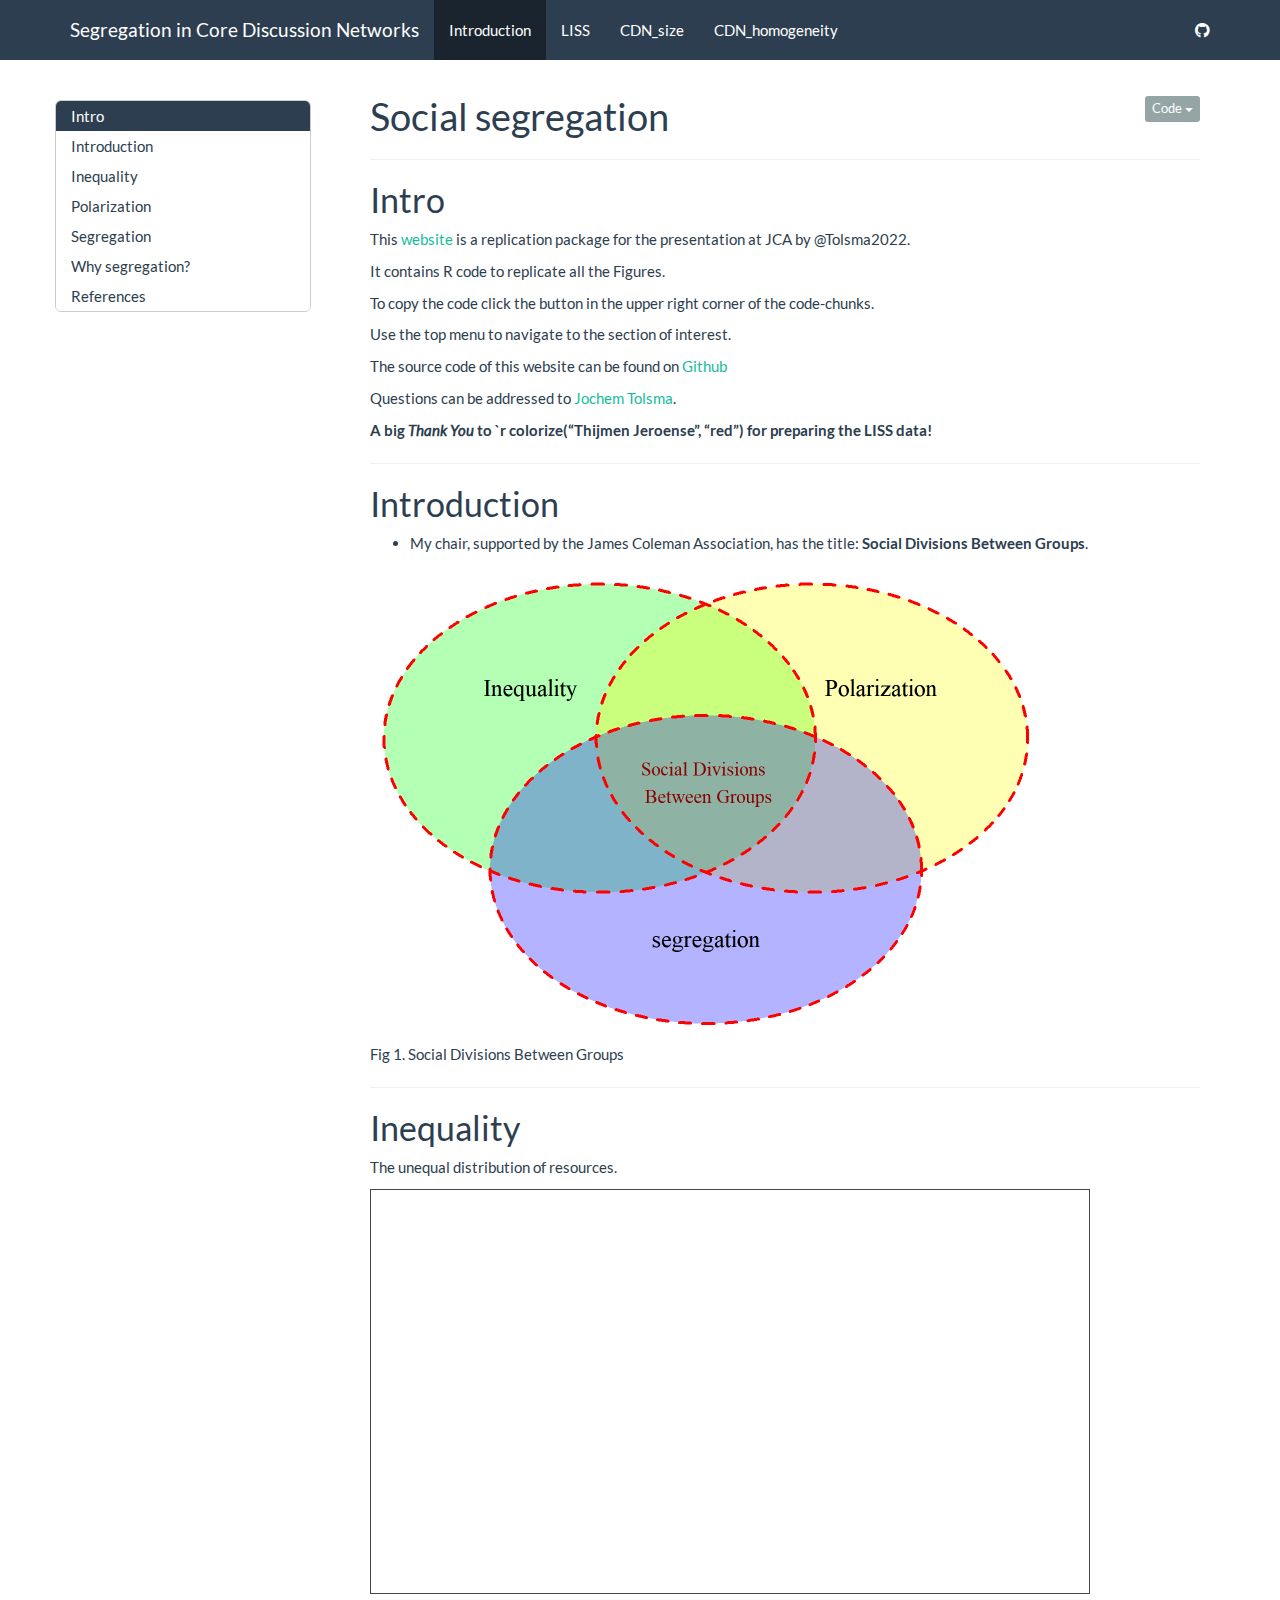
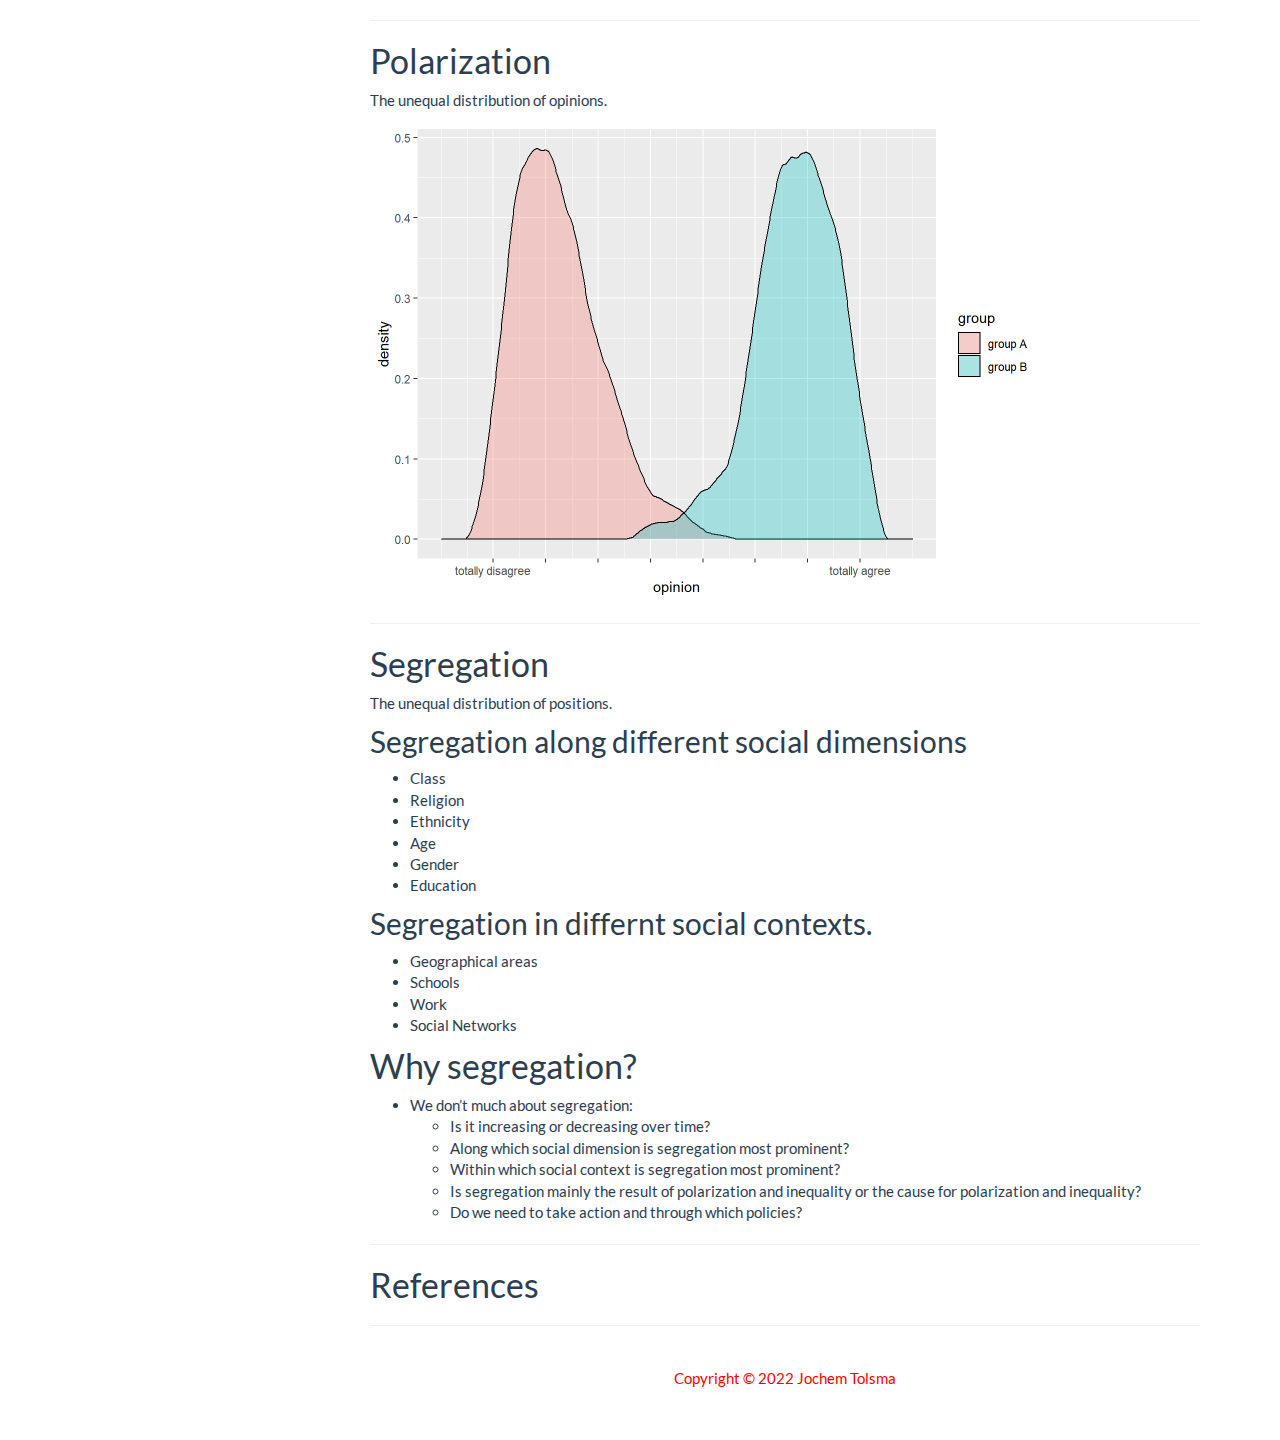
==== commit 7ba748d2: "update" ====
--- a/docs/index.html
+++ b/docs/index.html
@@ -9,12 +9,11 @@
 <meta http-equiv="X-UA-Compatible" content="IE=EDGE" />
 
 
-<meta name="author" content="Jochem Tolsma - Radboud University / University of Groningen, the Netherlands" />
-
-
-<title>Social segregation in Core Discussion Networks</title>
-
-<script src="site_libs/header-attrs-2.11.16/header-attrs.js"></script>
+
+
+<title>Social segregation</title>
+
+<script src="site_libs/header-attrs-2.11/header-attrs.js"></script>
 <script src="site_libs/jquery-3.6.0/jquery-3.6.0.min.js"></script>
 <meta name="viewport" content="width=device-width, initial-scale=1" />
 <link href="site_libs/bootstrap-3.3.5/css/flatly.min.css" rel="stylesheet" />
@@ -42,13 +41,6 @@
 <link href="site_libs/primer-tooltips-1.4.0/build.css" rel="stylesheet" />
 <link href="site_libs/klippy-0.0.0.9500/css/klippy.min.css" rel="stylesheet" />
 <script src="site_libs/klippy-0.0.0.9500/js/klippy.min.js"></script>
-<script src="site_libs/htmlwidgets-1.5.4/htmlwidgets.js"></script>
-<script src="site_libs/plotly-binding-4.10.0/plotly.js"></script>
-<script src="site_libs/typedarray-0.1/typedarray.min.js"></script>
-<link href="site_libs/crosstalk-1.2.0/css/crosstalk.min.css" rel="stylesheet" />
-<script src="site_libs/crosstalk-1.2.0/js/crosstalk.min.js"></script>
-<link href="site_libs/plotly-htmlwidgets-css-2.5.1/plotly-htmlwidgets.css" rel="stylesheet" />
-<script src="site_libs/plotly-main-2.5.1/plotly-latest.min.js"></script>
 <link href="site_libs/font-awesome-5.1.0/css/all.css" rel="stylesheet" />
 <link href="site_libs/font-awesome-5.1.0/css/v4-shims.css" rel="stylesheet" />
 
@@ -74,35 +66,12 @@
 
 
 
-
 <style type="text/css">
 #rmd-source-code {
   display: none;
 }
 </style>
 
-<style type="text/css">
-/* for pandoc --citeproc since 2.11 */
-div.csl-bib-body { }
-div.csl-entry {
-  clear: both;
-}
-.hanging div.csl-entry {
-  margin-left:2em;
-  text-indent:-2em;
-}
-div.csl-left-margin {
-  min-width:2em;
-  float:left;
-}
-div.csl-right-inline {
-  margin-left:2em;
-  padding-left:1em;
-}
-div.csl-indent {
-  margin-left: 2em;
-}
-</style>
 
 <link rel="stylesheet" href="tweaks.css" type="text/css" />
 
@@ -361,12 +330,21 @@
         <span class="icon-bar"></span>
         <span class="icon-bar"></span>
       </button>
-      <a class="navbar-brand" href="index.html">JC - Symposium </a>
+      <a class="navbar-brand" href="index.html">Segregation in Core Discussion Networks</a>
     </div>
     <div id="navbar" class="navbar-collapse collapse">
       <ul class="nav navbar-nav">
         <li>
-  <a href="index.html">Social segregation</a>
+  <a href="index.html">Introduction</a>
+</li>
+<li>
+  <a href="liss.html">LISS</a>
+</li>
+<li>
+  <a href="size.html">CDN_size</a>
+</li>
+<li>
+  <a href="homogeneity.html">CDN_homogeneity</a>
 </li>
       </ul>
       <ul class="nav navbar-nav navbar-right">
@@ -395,568 +373,108 @@
 
 
 
-<h1 class="title toc-ignore">Social segregation in Core Discussion Networks</h1>
-<h4 class="author"><a href="https://www.jochemtolsma.nl">Jochem Tolsma</a> - Radboud University / University of Groningen, the Netherlands</h4>
-<h4 class="date">Last compiled on March, 2022</h4>
-
-</div>
-
-
-<pre><code>## NULL</code></pre>
+<h1 class="title toc-ignore">Social segregation</h1>
+
+</div>
+
+
 <script>
   addClassKlippyTo("pre.r, pre.markdown");
   addKlippy('right', 'top', 'auto', '1', 'Copy code', 'Copied!');
 </script>
 <hr />
-<div id="intro" class="section level1" number="1">
-<h1 number="1"><span class="header-section-number">1</span> Intro</h1>
-<p>This <a href="https://jochemtolsma.github.io/JCA/">website</a> is a replication package for presentation at James Coleman Symposium by <span class="citation">Tolsma and Völker (2022)</span>.</p>
-<p>It contains R code to replicate all Figures.</p>
+<div id="intro" class="section level1">
+<h1>Intro</h1>
+<p>This <a href="https://jochemtolsma.github.io/JCA/">website</a> is a replication package for the presentation at JCA by <span class="citation">@Tolsma2022</span>.</p>
+<p>It contains R code to replicate all the Figures.</p>
 <p>To copy the code click the button in the upper right corner of the code-chunks.</p>
+<p>Use the top menu to navigate to the section of interest.</p>
 <p>The source code of this website can be found on <a href="https://github.com/JochemTolsma/JCA">Github</a></p>
 <p>Questions can be addressed to <a href="mailto:jochem.tolsma@ru.nl">Jochem Tolsma</a>.</p>
+<p><strong>A big <em>Thank You</em> to `r colorize(“Thijmen Jeroense”, “red”) for preparing the LISS data!</strong></p>
 <hr />
-<div id="custom-functions" class="section level2" number="1.1">
-<h2 number="1.1"><span class="header-section-number">1.1</span> Custom functions</h2>
+</div>
+<div id="introduction" class="section level1">
+<h1>Introduction</h1>
 <ul>
-<li><code>package.check</code>: Check if packages are installed (and install if not) in R (<a href="https://vbaliga.github.io/verify-that-r-packages-are-installed-and-loaded/">source</a>).</li>
+<li>My chair, supported by the James Coleman Association, has the title: <strong>Social Divisions Between Groups</strong>.</li>
 </ul>
-<pre class="r test"><code>fpackage.check &lt;- function(packages) {
-    lapply(packages, FUN = function(x) {
-        if (!require(x, character.only = TRUE)) {
-            install.packages(x, dependencies = TRUE)
-            library(x, character.only = TRUE)
-        }
-    })
-}</code></pre>
+<div class="figure">
+<img src="index_files/figure-html/unnamed-chunk-2-1.png" alt="Fig 1. Social Divisions Between Groups" width="672" />
+<p class="caption">
+Fig 1. Social Divisions Between Groups
+</p>
+</div>
 <hr />
 </div>
-<div id="packages" class="section level2" number="1.2">
-<h2 number="1.2"><span class="header-section-number">1.2</span> Packages</h2>
+<div id="inequality" class="section level1">
+<h1>Inequality</h1>
+<p>The unequal distribution of resources.</p>
+<iframe src="https://jtolsma.shinyapps.io/Gini2/" height="405" width="720" style="border: 1px solid #464646;" allowfullscreen allow="autoplay">
+</iframe>
+<hr />
+</div>
+<div id="polarization" class="section level1">
+<h1>Polarization</h1>
+<p>The unequal distribution of opinions.</p>
+<p><img src="index_files/figure-html/unnamed-chunk-3-1.png" width="672" /></p>
+<hr />
+</div>
+<div id="segregation" class="section level1">
+<h1>Segregation</h1>
+<p>The unequal distribution of positions.</p>
+<div id="segregation-along-different-social-dimensions" class="section level2">
+<h2>Segregation along different social dimensions</h2>
 <ul>
-<li><code>tidyverse</code>: if you can’t base them, join them<br />
-</li>
-<li><code>haven</code>: because we have haven-labelled vars in the dataset.<br />
-</li>
-<li><code>Hmisc</code>: for weighted mean/sd<br />
-</li>
-<li><code>plotly</code>: for interactive plots</li>
+<li>Class<br />
+</li>
+<li>Religion<br />
+</li>
+<li>Ethnicity<br />
+</li>
+<li>Age<br />
+</li>
+<li>Gender<br />
+</li>
+<li>Education</li>
 </ul>
-<pre class="r test"><code>packages = c(&quot;tidyverse&quot;, &quot;haven&quot;, &quot;Hmisc&quot;, &quot;plotly&quot;)
-
-fpackage.check(packages)</code></pre>
-<hr />
-</div>
-</div>
-<div id="liss" class="section level1" number="2">
-<h1 number="2"><span class="header-section-number">2</span> LISS</h1>
-<p><a href="https://www.lissdata.nl/"> <img src="lisslogo_0.png"> </a></p>
-<hr />
-<div id="dependent-variables" class="section level2" number="2.1">
-<h2 number="2.1"><span class="header-section-number">2.1</span> Dependent variables</h2>
+</div>
+<div id="segregation-in-differnt-social-contexts." class="section level2">
+<h2>Segregation in differnt social contexts.</h2>
 <ul>
-<li>CDN size</li>
-<li>CDN homogeneity</li>
+<li>Geographical areas<br />
+</li>
+<li>Schools<br />
+</li>
+<li>Work<br />
+</li>
+<li>Social Networks</li>
 </ul>
-<p><strong>Core Discussion Network</strong></p>
-<style type="text/css">
-blockquote {
-    padding: 10px 20px;
-    margin: 0 0 20px;
-    font-size: 14px;
-    border-left: 5px solid #eee;
-    background-color: rgb(255,255,224,1);
-}
-</style>
-<blockquote>
-<p>We would like to concentrate on your closest contacts now, to form a picture of the social relationships that people have.<br />
-It is easier to answer these types of questions by considering concrete persons.<br />
-For that reason, we ask that you list a number of persons close to you. If you wish, you can enter nicknames or initials, as long as you can remember who they refer to.<br />
-Most people discuss important things with other people.<br />
-If you look back on the last six months, with whom did you discuss important things?<br />
-Please enter their first names below (to a maximum of 5).</p>
-</blockquote>
-<hr />
-<div id="cdn-homogeneity" class="section level3" number="2.1.1">
-<h3 number="2.1.1"><span class="header-section-number">2.1.1</span> CDN homogeneity</h3>
-<p>To measure the degree of homogeneity within the CDN we use the (reversed) Krackhard and Stern’s E-I index <span class="citation">(Krackhardt and Stern 1988)</span>. This measure captures the relative prevalence of between-group ties (<span class="math inline">\(E\)</span>) and within-group ties (<span class="math inline">\(I\)</span>). It can thus be interpreted as a measure of network segregation.</p>
-<p>E-I Index:</p>
-<p><span class="math display">\[ EI = - \frac{E-I}{E+I}\]</span> We use a reversed version, so higher scores indicate more homogeneity: 1 is maximum homogeneity; -1 is maximum heterogeneity.</p>
-<hr />
-</div>
-</div>
-<div id="independent-variables" class="section level2" number="2.2">
-<h2 number="2.2"><span class="header-section-number">2.2</span> Independent variables</h2>
+</div>
+</div>
+<div id="why-segregation" class="section level1">
+<h1>Why segregation?</h1>
 <ul>
-<li>Education<br />
-</li>
-<li>Gender<br />
-</li>
-<li>Age<br />
-</li>
-<li>Ethnicity</li>
-</ul>
-<pre class="r test"><code>load(file = &quot;./data/liss_merged_core_file_v3_0921.Rdata&quot;)</code></pre>
-</div>
-<div id="representivity" class="section level2" number="2.3">
-<h2 number="2.3"><span class="header-section-number">2.3</span> Representivity</h2>
-<!---
-Thijmen, how do I know ego participated?: just select on missings
-how do I know that an alter is mentioned?: check alter_id NA
---->
-<p>LISS representative with respect to eductional level measured in five categories?</p>
-<pre class="r test"><code>sample_val &lt;- NA
-sample_val[1] &lt;- (table(liss_wide$oplcat.11))[1]
-sample_val[2] &lt;- (table(liss_wide$oplcat.11))[2]
-sample_val[3] &lt;- (table(liss_wide$oplcat.11))[3] + (table(liss_wide$oplcat.11))[4]
-sample_val[4] &lt;- (table(liss_wide$oplcat.11))[5]
-sample_val[5] &lt;- (table(liss_wide$oplcat.11))[6]
-
-
-# cbs https://opendata.cbs.nl/#/CBS/nl/dataset/82816NED/table?ts=1646133108517
-datacbs &lt;- c(1265, 2847, 5211, 3122, 1850)
-levels(datacbs) &lt;- c(&quot;primair&quot;, &quot;vmbo&quot;, &quot;havo/vwo/mbo&quot;, &quot;hbo&quot;, &quot;wo&quot;)
-# round(datacbs / sum(datacbs),2)
-pop_val &lt;- datacbs/sum(datacbs)
-
-test &lt;- chisq.test(x = sample_val, p = pop_val, rescale.p = TRUE)
-test_data &lt;- data.frame(round(test$observed), round(test$expected), c(&quot;primair&quot;, &quot;vmbo&quot;, &quot;havo/vwo/mbo&quot;,
-    &quot;hbo&quot;, &quot;wo&quot;))
-names(test_data) &lt;- c(&quot;observed (LISS)&quot;, &quot;expected (CBS)&quot;, &quot;levels&quot;)
-test_data
-test</code></pre>
-<pre class="test2"><code>#&gt;   observed (LISS) expected (CBS)       levels
-#&gt; 1             510            619      primair
-#&gt; 2            1424           1393         vmbo
-#&gt; 3            2460           2550 havo/vwo/mbo
-#&gt; 4            1732           1528          hbo
-#&gt; 5             869            905           wo
-#&gt; 
-#&gt;  Chi-squared test for given probabilities
-#&gt; 
-#&gt; data:  sample_val
-#&gt; X-squared = 51.825, df = 4, p-value = 1.501e-10</code></pre>
-<p>Nope, but nothing really problematic.</p>
-<hr />
-</div>
-<div id="data-prep." class="section level2" number="2.4">
-<h2 number="2.4"><span class="header-section-number">2.4</span> Data prep.</h2>
-<p>We prepared two datasets, one in which we included all alters and one in which we excluded kin-alters. This presentation we will use infomration on all alters.</p>
-<pre class="r test"><code>liss_long %&gt;%
-  mutate(#size
-        cdn_size = 5 - rowSums(is.na(cbind(alter_id_1, alter_id_2, alter_id_3, alter_id_4, alter_id_5))),
-    
-        #education
-        opl4 = recode(as.numeric(oplmet), &#39;1&#39; = 1, &#39;2&#39;=1, &#39;3&#39;= 2, &#39;4&#39; = 2, &#39;5&#39; = 3, &#39;6&#39;=4, .default=-1 ),
-        opl4 = na_if(opl4, -1), 
-        opl4 = structure(opl4, labels=c(&quot;low&quot;, &quot;medium&quot;, &quot;high1&quot;, &quot;high2&quot;)),
-         across(c(educ_alter1,educ_alter2,educ_alter3,educ_alter4,educ_alter5), ~as.numeric(.x), .names = &quot;{.col}_opl4&quot;),
-         across(c(educ_alter1_opl4,educ_alter2_opl4,educ_alter3_opl4,educ_alter4_opl4,educ_alter5_opl4), ~recode(.x, &#39;4&#39;=1, &#39;6&#39;=1, &#39;10&#39;=2, &#39;10.5&#39;=2, &#39;11.5&#39;=2 , &#39;15&#39;=3, &#39;16&#39; = 4, .default=-1)),
-         across(c(educ_alter1_opl4,educ_alter2_opl4,educ_alter3_opl4,educ_alter4_opl4,educ_alter5_opl4), ~na_if(.x, -1)),
-         educ_I = rowSums(cbind(educ_alter1_opl4,educ_alter2_opl4,educ_alter3_opl4,educ_alter4_opl4,educ_alter5_opl4)==opl4,na.rm=T),
-         educ_E = rowSums(cbind(educ_alter1_opl4,educ_alter2_opl4,educ_alter3_opl4,educ_alter4_opl4,educ_alter5_opl4)!=opl4,na.rm=T),
-         educ_EI =  - ((educ_E - educ_I) / (educ_E + educ_I)),
-         cdn_neduc_h = rowSums(cbind(educ_alter1, educ_alter2, educ_alter3, educ_alter4, educ_alter5)==16, na.rm=T),
-        
-        #gender   
-         gender_alter1 = replace_na(gender_alter1, -1),
-         gender_alter2 = replace_na(gender_alter2, -1),
-         gender_alter3 = replace_na(gender_alter3, -1),
-         gender_alter4 = replace_na(gender_alter4, -1),
-         gender_alter5 = replace_na(gender_alter5, -1),
-         cdn_ngender_2 = rowSums(cbind(gender_alter1, gender_alter2, gender_alter3, gender_alter4, gender_alter5)==2, na.rm=T),
-         cdn_ngender_1 = rowSums(cbind(gender_alter1, gender_alter2, gender_alter3, gender_alter4, gender_alter5)==1, na.rm=T),
-         gender_I = ifelse(geslacht==2, cdn_ngender_2, cdn_ngender_1),
-         gender_E = ifelse(geslacht==1, cdn_ngender_2, cdn_ngender_1),
-         gender_EI =  - ((gender_E - gender_I) / (gender_E + gender_I)),
-        
-        #age
-        across(c(age_alter1, age_alter2, age_alter3, age_alter4, age_alter5), ~na_if(.x, 14)),
-        across(c(age_alter1, age_alter2, age_alter3, age_alter4, age_alter5), ~as.integer(.x)),
-        leeftijd_cat13 = as.integer(cut(as.numeric(liss_long$leeftijd),breaks = c(-Inf, 15, 20, 25, 30, 35, 40,45,50,55,60,65,70, Inf))),
-        leeftijd_I = rowSums(cbind(age_alter1, age_alter2, age_alter3, age_alter4, age_alter5)==leeftijd_cat13, na.rm=T),
-        leeftijd_E = rowSums(cbind(age_alter1, age_alter2, age_alter3, age_alter4, age_alter5)!=leeftijd_cat13, na.rm=T),
-        leeftijd_EI =  - ((leeftijd_E - leeftijd_I) / (leeftijd_E + leeftijd_I)),
-        
-        #etni
-        etni3 = recode(as.numeric(origin), &#39;0&#39; = 1, &#39;101&#39;=2, &#39;102&#39;= 3, &#39;201&#39; = 2, &#39;202&#39; = 3, &#39;999&#39;=-1, .default=-1 ),
-        etni3 = na_if(etni3, -1), 
-        etni3 = structure(etni3, labels=c(&quot;D&quot;, &quot;W&quot;, &quot;NW&quot;)),
-         across(c(origin_alter1,origin_alter2,origin_alter3,origin_alter4,origin_alter5), ~as.numeric(.x), .names = &quot;{.col}_etni3&quot;),
-         across(c(origin_alter1_etni3,origin_alter2_etni3,origin_alter3_etni3,origin_alter4_etni3,origin_alter5_etni3), ~recode(.x, &#39;1&#39;=1, &#39;2&#39;=3, &#39;3&#39;=3, &#39;4&#39;=3, &#39;5&#39;=3 , &#39;6&#39;=2, &#39;7&#39; = 3, &#39;8&#39; = 2, &#39;9&#39; = -1, .default=-1)),
-         across(c(origin_alter1_etni3,origin_alter2_etni3,origin_alter3_etni3,origin_alter4_etni3,origin_alter5_etni3), ~na_if(.x, -1)),
-         etni_I = rowSums(cbind(origin_alter1_etni3, origin_alter2_etni3, origin_alter3_etni3, origin_alter4_etni3 ,origin_alter5_etni3)==etni3, na.rm=T),
-         etni_E = rowSums(cbind(origin_alter1_etni3,origin_alter2_etni3,origin_alter3_etni3,origin_alter4_etni3,origin_alter5_etni3)!=etni3, na.rm=T),
-         etni_EI =  - ((etni_E - etni_I) / (etni_E + etni_I)),
-        
-          ego_id = nomem_encr) %&gt;%
-  filter(!is.na(pol_int))   %&gt;%
-  select(ego_id,  survey_wave, leeftijd, leeftijd_cat13,  opl4, geslacht, etni3, cdn_size, cdn_neduc_h, educ_EI, cdn_ngender_2, gender_EI, leeftijd_EI, etni_EI, etni_E, origin_alter1_etni3, origin_alter2_etni3, origin_alter3_etni3, origin_alter4_etni3, origin_alter5_etni3) -&gt; datajt
-
-#make similar dataset for non-kin. 
-#attributes(liss_wide$rel_alter1.1)
-#dus gooi alle alters weg met rel_alter - 1 2,3,4,5
-# quickest would probably be to go from wide to long, select and go back to wide. but...
-
-liss_long %&gt;%
-  mutate(across(c(rel_alter1,rel_alter2,rel_alter3,rel_alter4,rel_alter5), ~replace_na(.x, -1)),
-         alter_id_1 = ifelse(rel_alter1&gt;0 &amp; rel_alter1&lt;6, NA, alter_id_1), 
-         alter_id_2 = ifelse(rel_alter2&gt;0 &amp; rel_alter2&lt;6, NA, alter_id_2), 
-         alter_id_3 = ifelse(rel_alter3&gt;0 &amp; rel_alter3&lt;6, NA, alter_id_3), 
-         alter_id_4 = ifelse(rel_alter4&gt;0 &amp; rel_alter4&lt;6, NA, alter_id_4), 
-         alter_id_5 = ifelse(rel_alter5&gt;0 &amp; rel_alter5&lt;6, NA, alter_id_5), 
-         
-         educ_alter1 = ifelse(rel_alter1&gt;0 &amp; rel_alter1&lt;6, NA, educ_alter1), 
-         educ_alter2 = ifelse(rel_alter2&gt;0 &amp; rel_alter2&lt;6, NA, educ_alter2), 
-         educ_alter3 = ifelse(rel_alter3&gt;0 &amp; rel_alter3&lt;6, NA, educ_alter3), 
-         educ_alter4 = ifelse(rel_alter4&gt;0 &amp; rel_alter4&lt;6, NA, educ_alter4), 
-         educ_alter5 = ifelse(rel_alter5&gt;0 &amp; rel_alter5&lt;6, NA, educ_alter5), 
-         
-         gender_alter1 = ifelse(rel_alter1&gt;0 &amp; rel_alter1&lt;6, NA, gender_alter1), 
-         gender_alter2 = ifelse(rel_alter2&gt;0 &amp; rel_alter2&lt;6, NA, gender_alter2), 
-         gender_alter3 = ifelse(rel_alter3&gt;0 &amp; rel_alter3&lt;6, NA, gender_alter3), 
-         gender_alter4 = ifelse(rel_alter4&gt;0 &amp; rel_alter4&lt;6, NA, gender_alter4), 
-         gender_alter5 = ifelse(rel_alter5&gt;0 &amp; rel_alter5&lt;6, NA, gender_alter5),
-         
-         origin_alter1 = ifelse(rel_alter1&gt;0 &amp; rel_alter1&lt;6, NA, origin_alter1), 
-         origin_alter2 = ifelse(rel_alter2&gt;0 &amp; rel_alter2&lt;6, NA, origin_alter2), 
-         origin_alter3 = ifelse(rel_alter3&gt;0 &amp; rel_alter3&lt;6, NA, origin_alter3), 
-         origin_alter4 = ifelse(rel_alter4&gt;0 &amp; rel_alter4&lt;6, NA, origin_alter4), 
-         origin_alter5 = ifelse(rel_alter5&gt;0 &amp; rel_alter5&lt;6, NA, origin_alter5),
-         
-         
-         
-         
-         ) %&gt;%
-
- mutate(#size
-        cdn_size = 5 - rowSums(is.na(cbind(alter_id_1, alter_id_2, alter_id_3, alter_id_4, alter_id_5))),
-    
-        #education
-        opl4 = recode(as.numeric(oplmet), &#39;1&#39; = 1, &#39;2&#39;=1, &#39;3&#39;= 2, &#39;4&#39; = 2, &#39;5&#39; = 3, &#39;6&#39;=4, .default=-1 ),
-        opl4 = na_if(opl4, -1), 
-        opl4 = structure(opl4, labels=c(&quot;low&quot;, &quot;medium&quot;, &quot;high1&quot;, &quot;high2&quot;)),
-         across(c(educ_alter1,educ_alter2,educ_alter3,educ_alter4,educ_alter5), ~as.numeric(.x), .names = &quot;{.col}_opl4&quot;),
-         across(c(educ_alter1_opl4,educ_alter2_opl4,educ_alter3_opl4,educ_alter4_opl4,educ_alter5_opl4), ~recode(.x, &#39;4&#39;=1, &#39;6&#39;=1, &#39;10&#39;=2, &#39;10.5&#39;=2, &#39;11.5&#39;=2 , &#39;15&#39;=3, &#39;16&#39; = 4, .default=-1)),
-         across(c(educ_alter1_opl4,educ_alter2_opl4,educ_alter3_opl4,educ_alter4_opl4,educ_alter5_opl4), ~na_if(.x, -1)),
-         educ_I = rowSums(cbind(educ_alter1_opl4,educ_alter2_opl4,educ_alter3_opl4,educ_alter4_opl4,educ_alter5_opl4)==opl4,na.rm=T),
-         educ_E = rowSums(cbind(educ_alter1_opl4,educ_alter2_opl4,educ_alter3_opl4,educ_alter4_opl4,educ_alter5_opl4)!=opl4,na.rm=T),
-         educ_EI =  - ((educ_E - educ_I) / (educ_E + educ_I)),
-         cdn_neduc_h = rowSums(cbind(educ_alter1, educ_alter2, educ_alter3, educ_alter4, educ_alter5)==16, na.rm=T),
-        
-        #gender   
-         gender_alter1 = replace_na(gender_alter1, -1),
-         gender_alter2 = replace_na(gender_alter2, -1),
-         gender_alter3 = replace_na(gender_alter3, -1),
-         gender_alter4 = replace_na(gender_alter4, -1),
-         gender_alter5 = replace_na(gender_alter5, -1),
-         cdn_ngender_2 = rowSums(cbind(gender_alter1, gender_alter2, gender_alter3, gender_alter4, gender_alter5)==2, na.rm=T),
-         cdn_ngender_1 = rowSums(cbind(gender_alter1, gender_alter2, gender_alter3, gender_alter4, gender_alter5)==1, na.rm=T),
-         gender_I = ifelse(geslacht==2, cdn_ngender_2, cdn_ngender_1),
-         gender_E = ifelse(geslacht==1, cdn_ngender_2, cdn_ngender_1),
-         gender_EI =  - ((gender_E - gender_I) / (gender_E + gender_I)),
-        
-        #age
-        across(c(age_alter1, age_alter2, age_alter3, age_alter4, age_alter5), ~na_if(.x, 14)),
-        across(c(age_alter1, age_alter2, age_alter3, age_alter4, age_alter5), ~as.integer(.x)),
-        leeftijd_cat13 = as.integer(cut(as.numeric(liss_long$leeftijd),breaks = c(-Inf, 15, 20, 25, 30, 35, 40,45,50,55,60,65,70, Inf))),
-        leeftijd_I = rowSums(cbind(age_alter1, age_alter2, age_alter3, age_alter4, age_alter5)==leeftijd_cat13, na.rm=T),
-        leeftijd_E = rowSums(cbind(age_alter1, age_alter2, age_alter3, age_alter4, age_alter5)!=leeftijd_cat13, na.rm=T),
-        leeftijd_EI =  - ((leeftijd_E - leeftijd_I) / (leeftijd_E + leeftijd_I)),
-        
-         #etni
-        etni3 = recode(as.numeric(origin), &#39;0&#39; = 1, &#39;101&#39;=2, &#39;102&#39;= 3, &#39;201&#39; = 2, &#39;202&#39; = 3, &#39;999&#39;=-1, .default=-1 ),
-        etni3 = na_if(etni3, -1), 
-        etni3 = structure(etni3, labels=c(&quot;D&quot;, &quot;W&quot;, &quot;NW&quot;)),
-         across(c(origin_alter1,origin_alter2,origin_alter3,origin_alter4,origin_alter5), ~as.numeric(.x), .names = &quot;{.col}_etni3&quot;),
-         across(c(origin_alter1_etni3,origin_alter2_etni3,origin_alter3_etni3,origin_alter4_etni3,origin_alter5_etni3), ~recode(.x, &#39;1&#39;=1, &#39;2&#39;=3, &#39;3&#39;=3, &#39;4&#39;=3, &#39;5&#39;=3 , &#39;6&#39;=2, &#39;7&#39; = 3, &#39;8&#39; = 2, &#39;9&#39; = -1, .default=-1)),
-         across(c(origin_alter1_etni3,origin_alter2_etni3,origin_alter3_etni3,origin_alter4_etni3,origin_alter5_etni3), ~na_if(.x, -1)),
-         etni_I = rowSums(cbind(origin_alter1_etni3, origin_alter2_etni3, origin_alter3_etni3, origin_alter4_etni3 ,origin_alter5_etni3)==etni3, na.rm=T),
-         etni_E = rowSums(cbind(origin_alter1_etni3,origin_alter2_etni3,origin_alter3_etni3,origin_alter4_etni3,origin_alter5_etni3)!=etni3, na.rm=T),
-         etni_EI =  - ((etni_E - etni_I) / (etni_E + etni_I)),
-         
-         ego_id = nomem_encr) %&gt;%
-  filter(!is.na(pol_int))   %&gt;%
-  select(ego_id,  survey_wave, leeftijd, leeftijd_cat13, opl4, geslacht, etni3, cdn_size, cdn_neduc_h, educ_EI, cdn_ngender_2, gender_EI, leeftijd_EI, etni_EI, etni_E)  -&gt; datajt_nk
-
-
-
-
-test &lt;- cut(as.numeric(liss_long$leeftijd),breaks = c(-Inf, 15, 20, 25, 30, 35, 40,45,50,55,60,65,70, Inf))
-#levels(test)</code></pre>
-<hr />
-</div>
-</div>
-<div id="cdn-size" class="section level1 tabset tabset-fade" number="3">
-<h1 class="tabset tabset-fade" number="3"><span class="header-section-number">3</span> CDN size</h1>
-<div id="education" class="section level2" number="3.1">
-<h2 number="3.1"><span class="header-section-number">3.1</span> Education</h2>
-<pre class="r test"><code>datajt %&gt;% 
-  group_by(survey_wave, opl4) %&gt;%
-  summarise(N = n(),
-            cdn_sizeM = mean(cdn_size, na.rm=T),
-            sd = sd(cdn_size, na.rm=T)) %&gt;%
-  mutate(
-    se = sd / sqrt(N) ,
-    conf.interval = .95,
-    ci = se * qt(conf.interval/2 + .5, N-1)) %&gt;% 
-  na.omit() -&gt; tgc
-
-
-
-ggplot(tgc, aes(x=as.numeric(survey_wave), y=cdn_sizeM, colour=as.factor(opl4))) + 
-    geom_errorbar(aes(ymin=cdn_sizeM-ci, ymax=cdn_sizeM+ci), width=.6, position=position_dodge(0.1)) +
-    geom_line(position=position_dodge(0.1)) +
-    geom_point(position=position_dodge(0.1)) + 
-    scale_x_continuous(breaks = 1:11, limits = c(0,12) , labels = as.character(c(2008:2018))) +
-    scale_y_continuous(breaks = 1:5, limits = c(2,4)) + 
-    labs(title = &quot;CDN-size per education&quot;, caption = &quot;Note: 95% CI \n Source: CentERdata 2021&quot;, 
-       y = &quot;CDN size&quot;, x=&quot;period&quot;) + 
-    scale_colour_hue(name=&quot;education ego&quot;,    # Legend label, use darker colors
-                     breaks=c(&quot;1&quot;, &quot;2&quot;, &quot;3&quot;, &quot;4&quot;),
-                     labels=c(&quot;primary + vmbo&quot;, &quot;havo/vwo/mbo&quot;, &quot;hbo&quot;, &quot;university&quot;),
-                     l=40)       +              # Use darker colors, lightness=40
-    theme(legend.justification=c(1,0),
-          legend.position=c(&quot;right&quot;))  </code></pre>
-<p><img src="index_files/figure-html/unnamed-chunk-6-1.png" width="672" /></p>
-<hr />
-</div>
-<div id="gender" class="section level2" number="3.2">
-<h2 number="3.2"><span class="header-section-number">3.2</span> Gender</h2>
-<pre class="r test"><code>datajt %&gt;% 
-  group_by(survey_wave, geslacht) %&gt;%
-  summarise(N = n(),
-            cdn_sizeM = mean(cdn_size, na.rm=T),
-            sd = sd(cdn_size, na.rm=T)) %&gt;%
-  mutate(
-    se = sd / sqrt(N) ,
-    conf.interval = .95,
-    ci = se * qt(conf.interval/2 + .5, N-1)) %&gt;% 
-  na.omit() -&gt; tgc
-
-
-
-ggplot(tgc, aes(x=as.numeric(survey_wave), y=cdn_sizeM, colour=as.factor(geslacht))) + 
-   geom_line(position=position_dodge(0.1)) +  
-  geom_errorbar(aes(ymin=cdn_sizeM-ci, ymax=cdn_sizeM+ci), width=.6, position=position_dodge(0.1)) +
-   
-    geom_point(position=position_dodge(0.1)) + 
-    scale_x_continuous(breaks = 1:11, limits = c(0,12) , labels = as.character(c(2008:2018))) +
-    scale_y_continuous(breaks = 1:5, limits = c(2,4)) + 
-    labs(title = &quot;CDN-size per gender&quot;, caption = &quot;Note: 95% CI \n Source: CentERdata 2021&quot;, 
-       y = &quot;CDN size&quot;, x=&quot;period&quot;) + 
-    scale_colour_hue(name=&quot;gender ego&quot;,    # Legend label, use darker colors
-                     breaks=c(&quot;2&quot;, &quot;1&quot;),
-                     labels=c(&quot;female&quot;, &quot;male&quot;),
-                     l=40)       +                # Use darker colors, lightness=40
-    theme(legend.justification=c(1,0),
-          legend.position=c(&quot;right&quot;))  </code></pre>
-<p><img src="index_files/figure-html/unnamed-chunk-7-1.png" width="672" /></p>
-<hr />
-</div>
-<div id="age" class="section level2" number="3.3">
-<h2 number="3.3"><span class="header-section-number">3.3</span> Age</h2>
-<pre class="r test"><code>datajt %&gt;% 
-  group_by(survey_wave, leeftijd_cat13) %&gt;%
-  summarise(N = n(),
-            cdn_sizeM = mean(cdn_size, na.rm=T),
-            sd = sd(cdn_size, na.rm=T)) %&gt;%
-  mutate(
-    se = sd / sqrt(N) ,
-    conf.interval = .95,
-    ci = se * qt(conf.interval/2 + .5, N-1)) %&gt;% 
-  na.omit() -&gt; tgc
-
-tgc$period &lt;- as.numeric(tgc$survey_wave) + 2007
-tgc$size &lt;- round(tgc$cdn_sizeM, 2)
-tgc$age &lt;- as.factor(tgc$leeftijd_cat13)
-levels(tgc$age) &lt;- levels(test)
-
- ggplot(tgc, aes(x=period, y=size, colour=age)) + 
-  geom_line(position=position_dodge(0.1), aes(color=age)) +  
-  geom_errorbar(aes(ymin=cdn_sizeM-ci, ymax=cdn_sizeM+ci), width=.6, position=position_dodge(0.1)) +
-    geom_point(position=position_dodge(0.1)) + 
-    scale_x_continuous(breaks = 2008:2018, limits = c(2007,2019) , labels = as.character(c(2008:2018))) +
-    scale_y_continuous(breaks = 1:5, limits = c(2,4)) + 
-    labs(title = &quot;CDN-size per age&quot;, caption = &quot;Note: 95% CI \n Source: CentERdata 2021&quot;, 
-       y = &quot;CDN size&quot;, x=&quot;period&quot;) + 
-   scale_colour_hue(name=&quot;age ego&quot;,    # Legend label, use darker colors
-                    l=50)        +                # Use darker colors, lightness=40
-    theme(legend.justification=c(1,0),
-          legend.position=c(&quot;right&quot;))  </code></pre>
-<p><img src="index_files/figure-html/unnamed-chunk-8-1.png" width="672" /></p>
-<hr />
-</div>
-<div id="ethnicity" class="section level2" number="3.4">
-<h2 number="3.4"><span class="header-section-number">3.4</span> Ethnicity</h2>
-<pre class="r test"><code>datajt %&gt;%
-    group_by(survey_wave, etni3) %&gt;%
-    summarise(N = n(), cdn_sizeM = mean(cdn_size, na.rm = T), sd = sd(cdn_size, na.rm = T)) %&gt;%
-    mutate(se = sd/sqrt(N), conf.interval = 0.95, ci = se * qt(conf.interval/2 + 0.5, N - 1)) %&gt;%
-    na.omit() -&gt; tgc
-
-tgc$period &lt;- as.numeric(tgc$survey_wave) + 2007
-tgc$size &lt;- round(tgc$cdn_sizeM, 2)
-
-tgc$etni &lt;- as.factor(tgc$etni3)
-levels(tgc$etni) &lt;- c(&quot;Dutch&quot;, &quot;Western&quot;, &quot;non-Western&quot;)
-
-plot &lt;- ggplot(tgc, aes(x = period, y = size, colour = etni)) + geom_line(position = position_dodge(0.1)) +
-    geom_errorbar(aes(ymin = cdn_sizeM - ci, ymax = cdn_sizeM + ci), width = 0.6, position = position_dodge(0.1)) +
-    geom_point(position = position_dodge(0.1)) + scale_x_continuous(breaks = 2011:2018, limits = c(2010,
-    2019), labels = as.character(c(2011:2018))) + scale_y_continuous(breaks = 1:5, limits = c(1.8, 3.5)) +
-    labs(title = &quot;CDN-size per ethnicity&quot;, caption = &quot;Note: 95% CI \n Source: CentERdata 2021&quot;, y = &quot;CDN size&quot;,
-        x = &quot;period&quot;) + scale_colour_hue(name = &quot;ethnicity ego&quot;, l = 50) + theme(legend.justification = c(1,
-    0), legend.position = c(&quot;right&quot;))
-# plot plot
-ggplotly(plot) %&gt;%
-    layout(margin = list(b = 100), annotations = list(x = 2018, y = 1.8, showarrow = F, font = list(size = 10),
-        text = &quot;\n  \n \n  \n  \n \n \n \n \n Note: 95% CI \n Source: CentERdata 2021&quot;))</code></pre>
-<div id="htmlwidget-43dee0e45d206868cf95" style="width:672px;height:480px;" class="plotly html-widget"></div>
-<script type="application/json" data-for="htmlwidget-43dee0e45d206868cf95">{"x":{"data":[{"x":[2010.96666666667,2011.96666666667,2012.96666666667,2013.96666666667,2014.96666666667,2015.96666666667,2016.96666666667,2017.96666666667],"y":[2.92,2.71,2.78,2.72,2.62,2.64,2.66,2.55],"text":["period: 2011<br />size: 2.92<br />etni: Dutch","period: 2012<br />size: 2.71<br />etni: Dutch","period: 2013<br />size: 2.78<br />etni: Dutch","period: 2014<br />size: 2.72<br />etni: Dutch","period: 2015<br />size: 2.62<br />etni: Dutch","period: 2016<br />size: 2.64<br />etni: Dutch","period: 2017<br />size: 2.66<br />etni: Dutch","period: 2018<br />size: 2.55<br />etni: Dutch"],"type":"scatter","mode":"lines","line":{"width":1.88976377952756,"color":"rgba(203,77,66,1)","dash":"solid"},"hoveron":"points","name":"Dutch","legendgroup":"Dutch","showlegend":true,"xaxis":"x","yaxis":"y","hoverinfo":"text","frame":null},{"x":[2011,2012,2013,2014,2015,2016,2017,2018],"y":[2.96,2.66,2.84,2.73,2.76,2.83,2.76,2.54],"text":["period: 2011<br />size: 2.96<br />etni: Western","period: 2012<br />size: 2.66<br />etni: Western","period: 2013<br />size: 2.84<br />etni: Western","period: 2014<br />size: 2.73<br />etni: Western","period: 2015<br />size: 2.76<br />etni: Western","period: 2016<br />size: 2.83<br />etni: Western","period: 2017<br />size: 2.76<br />etni: Western","period: 2018<br />size: 2.54<br />etni: Western"],"type":"scatter","mode":"lines","line":{"width":1.88976377952756,"color":"rgba(0,145,0,1)","dash":"solid"},"hoveron":"points","name":"Western","legendgroup":"Western","showlegend":true,"xaxis":"x","yaxis":"y","hoverinfo":"text","frame":null},{"x":[2011.03333333333,2012.03333333333,2013.03333333333,2014.03333333333,2015.03333333333,2016.03333333333,2017.03333333333,2018.03333333333],"y":[2.72,2.39,2.33,2.56,2.36,2.41,2.27,2.17],"text":["period: 2011<br />size: 2.72<br />etni: non-Western","period: 2012<br />size: 2.39<br />etni: non-Western","period: 2013<br />size: 2.33<br />etni: non-Western","period: 2014<br />size: 2.56<br />etni: non-Western","period: 2015<br />size: 2.36<br />etni: non-Western","period: 2016<br />size: 2.41<br />etni: non-Western","period: 2017<br />size: 2.27<br />etni: non-Western","period: 2018<br />size: 2.17<br />etni: non-Western"],"type":"scatter","mode":"lines","line":{"width":1.88976377952756,"color":"rgba(29,117,225,1)","dash":"solid"},"hoveron":"points","name":"non-Western","legendgroup":"non-Western","showlegend":true,"xaxis":"x","yaxis":"y","hoverinfo":"text","frame":null},{"x":[2016.96666666667,2017.96666666667,2010.96666666667,2011.96666666667,2012.96666666667,2013.96666666667,2014.96666666667,2015.96666666667],"y":[2.66,2.55,2.92,2.71,2.78,2.72,2.62,2.64],"text":["period: 2017<br />size: 2.66<br />etni: Dutch<br />cdn_sizeM - ci: 2.604605<br />cdn_sizeM + ci: 2.712558","period: 2018<br />size: 2.55<br />etni: Dutch<br />cdn_sizeM - ci: 2.494053<br />cdn_sizeM + ci: 2.609045","period: 2011<br />size: 2.92<br />etni: Dutch<br />cdn_sizeM - ci: 2.863685<br />cdn_sizeM + ci: 2.969394","period: 2012<br />size: 2.71<br />etni: Dutch<br />cdn_sizeM - ci: 2.652737<br />cdn_sizeM + ci: 2.758558","period: 2013<br />size: 2.78<br />etni: Dutch<br />cdn_sizeM - ci: 2.725962<br />cdn_sizeM + ci: 2.831119","period: 2014<br />size: 2.72<br />etni: Dutch<br />cdn_sizeM - ci: 2.662438<br />cdn_sizeM + ci: 2.768470","period: 2015<br />size: 2.62<br />etni: Dutch<br />cdn_sizeM - ci: 2.568754<br />cdn_sizeM + ci: 2.677403","period: 2016<br />size: 2.64<br />etni: Dutch<br />cdn_sizeM - ci: 2.586306<br />cdn_sizeM + ci: 2.697502"],"type":"scatter","mode":"lines","opacity":1,"line":{"color":"transparent"},"error_y":{"array":[0.0525580941043686,0.0590448774709897,0.0493938996783085,0.0485579913085572,0.0511188221663326,0.0484700946059022,0.0574026297855506,0.0575020252054697],"arrayminus":[0.0553946819769284,0.0559473277714981,0.0563147974773934,0.057262840640028,0.0540383480552902,0.0575621474471695,0.0512455440832973,0.0536941960239754],"type":"data","width":9.05050505049674,"symmetric":false,"color":"rgba(203,77,66,1)"},"name":"Dutch","legendgroup":"Dutch","showlegend":false,"xaxis":"x","yaxis":"y","hoverinfo":"text","frame":null},{"x":[2017,2018,2011,2012,2013,2014,2015,2016],"y":[2.76,2.54,2.96,2.66,2.84,2.73,2.76,2.83],"text":["period: 2017<br />size: 2.76<br />etni: Western<br />cdn_sizeM - ci: 2.595645<br />cdn_sizeM + ci: 2.922603","period: 2018<br />size: 2.54<br />etni: Western<br />cdn_sizeM - ci: 2.368303<br />cdn_sizeM + ci: 2.712018","period: 2011<br />size: 2.96<br />etni: Western<br />cdn_sizeM - ci: 2.777833<br />cdn_sizeM + ci: 3.147909","period: 2012<br />size: 2.66<br />etni: Western<br />cdn_sizeM - ci: 2.476751<br />cdn_sizeM + ci: 2.847323","period: 2013<br />size: 2.84<br />etni: Western<br />cdn_sizeM - ci: 2.665106<br />cdn_sizeM + ci: 3.021169","period: 2014<br />size: 2.73<br />etni: Western<br />cdn_sizeM - ci: 2.555298<br />cdn_sizeM + ci: 2.911369","period: 2015<br />size: 2.76<br />etni: Western<br />cdn_sizeM - ci: 2.594925<br />cdn_sizeM + ci: 2.929633","period: 2016<br />size: 2.83<br />etni: Western<br />cdn_sizeM - ci: 2.649190<br />cdn_sizeM + ci: 3.002423"],"type":"scatter","mode":"lines","opacity":1,"line":{"color":"transparent"},"error_y":{"array":[0.162602798696324,0.172018481533214,0.187909094398198,0.187323161744221,0.181168609922683,0.181368776697116,0.169633323442929,0.172423229757875],"arrayminus":[0.164354623513842,0.171697196392651,0.182166520140771,0.183249087670147,0.17489410011876,0.174702110030449,0.165075366664932,0.180810326532069],"type":"data","width":9.05050505049674,"symmetric":false,"color":"rgba(0,145,0,1)"},"name":"Western","legendgroup":"Western","showlegend":false,"xaxis":"x","yaxis":"y","hoverinfo":"text","frame":null},{"x":[2017.03333333333,2018.03333333333,2011.03333333333,2012.03333333333,2013.03333333333,2014.03333333333,2015.03333333333,2016.03333333333],"y":[2.27,2.17,2.72,2.39,2.33,2.56,2.36,2.41],"text":["period: 2017<br />size: 2.27<br />etni: non-Western<br />cdn_sizeM - ci: 2.094000<br />cdn_sizeM + ci: 2.453283","period: 2018<br />size: 2.17<br />etni: non-Western<br />cdn_sizeM - ci: 1.974117<br />cdn_sizeM + ci: 2.371678","period: 2011<br />size: 2.72<br />etni: non-Western<br />cdn_sizeM - ci: 2.479170<br />cdn_sizeM + ci: 2.969390","period: 2012<br />size: 2.39<br />etni: non-Western<br />cdn_sizeM - ci: 2.134509<br />cdn_sizeM + ci: 2.649073","period: 2013<br />size: 2.33<br />etni: non-Western<br />cdn_sizeM - ci: 2.088739<br />cdn_sizeM + ci: 2.580492","period: 2014<br />size: 2.56<br />etni: non-Western<br />cdn_sizeM - ci: 2.327744<br />cdn_sizeM + ci: 2.788198","period: 2015<br />size: 2.36<br />etni: non-Western<br />cdn_sizeM - ci: 2.142361<br />cdn_sizeM + ci: 2.579861","period: 2016<br />size: 2.41<br />etni: non-Western<br />cdn_sizeM - ci: 2.193936<br />cdn_sizeM + ci: 2.621093"],"type":"scatter","mode":"lines","opacity":1,"line":{"color":"transparent"},"error_y":{"array":[0.183283241314257,0.201677584435795,0.249389820978076,0.25907291867842,0.250492016906418,0.228198185436284,0.219861078872379,0.211092767163762],"arrayminus":[0.175999539100978,0.195883191912431,0.240830150196184,0.255490829126181,0.241261247675648,0.232256156450777,0.217638856650157,0.216063865429658],"type":"data","width":9.05050505049674,"symmetric":false,"color":"rgba(29,117,225,1)"},"name":"non-Western","legendgroup":"non-Western","showlegend":false,"xaxis":"x","yaxis":"y","hoverinfo":"text","frame":null},{"x":[2016.96666666667,2017.96666666667,2010.96666666667,2011.96666666667,2012.96666666667,2013.96666666667,2014.96666666667,2015.96666666667],"y":[2.66,2.55,2.92,2.71,2.78,2.72,2.62,2.64],"text":["period: 2017<br />size: 2.66<br />etni: Dutch","period: 2018<br />size: 2.55<br />etni: Dutch","period: 2011<br />size: 2.92<br />etni: Dutch","period: 2012<br />size: 2.71<br />etni: Dutch","period: 2013<br />size: 2.78<br />etni: Dutch","period: 2014<br />size: 2.72<br />etni: Dutch","period: 2015<br />size: 2.62<br />etni: Dutch","period: 2016<br />size: 2.64<br />etni: Dutch"],"type":"scatter","mode":"markers","marker":{"autocolorscale":false,"color":"rgba(203,77,66,1)","opacity":1,"size":5.66929133858268,"symbol":"circle","line":{"width":1.88976377952756,"color":"rgba(203,77,66,1)"}},"hoveron":"points","name":"Dutch","legendgroup":"Dutch","showlegend":false,"xaxis":"x","yaxis":"y","hoverinfo":"text","frame":null},{"x":[2017,2018,2011,2012,2013,2014,2015,2016],"y":[2.76,2.54,2.96,2.66,2.84,2.73,2.76,2.83],"text":["period: 2017<br />size: 2.76<br />etni: Western","period: 2018<br />size: 2.54<br />etni: Western","period: 2011<br />size: 2.96<br />etni: Western","period: 2012<br />size: 2.66<br />etni: Western","period: 2013<br />size: 2.84<br />etni: Western","period: 2014<br />size: 2.73<br />etni: Western","period: 2015<br />size: 2.76<br />etni: Western","period: 2016<br />size: 2.83<br />etni: Western"],"type":"scatter","mode":"markers","marker":{"autocolorscale":false,"color":"rgba(0,145,0,1)","opacity":1,"size":5.66929133858268,"symbol":"circle","line":{"width":1.88976377952756,"color":"rgba(0,145,0,1)"}},"hoveron":"points","name":"Western","legendgroup":"Western","showlegend":false,"xaxis":"x","yaxis":"y","hoverinfo":"text","frame":null},{"x":[2017.03333333333,2018.03333333333,2011.03333333333,2012.03333333333,2013.03333333333,2014.03333333333,2015.03333333333,2016.03333333333],"y":[2.27,2.17,2.72,2.39,2.33,2.56,2.36,2.41],"text":["period: 2017<br />size: 2.27<br />etni: non-Western","period: 2018<br />size: 2.17<br />etni: non-Western","period: 2011<br />size: 2.72<br />etni: non-Western","period: 2012<br />size: 2.39<br />etni: non-Western","period: 2013<br />size: 2.33<br />etni: non-Western","period: 2014<br />size: 2.56<br />etni: non-Western","period: 2015<br />size: 2.36<br />etni: non-Western","period: 2016<br />size: 2.41<br />etni: non-Western"],"type":"scatter","mode":"markers","marker":{"autocolorscale":false,"color":"rgba(29,117,225,1)","opacity":1,"size":5.66929133858268,"symbol":"circle","line":{"width":1.88976377952756,"color":"rgba(29,117,225,1)"}},"hoveron":"points","name":"non-Western","legendgroup":"non-Western","showlegend":false,"xaxis":"x","yaxis":"y","hoverinfo":"text","frame":null}],"layout":{"margin":{"t":43.7625570776256,"r":7.30593607305936,"b":100,"l":31.4155251141553},"plot_bgcolor":"rgba(235,235,235,1)","paper_bgcolor":"rgba(255,255,255,1)","font":{"color":"rgba(0,0,0,1)","family":"","size":14.6118721461187},"title":{"text":"CDN-size per ethnicity","font":{"color":"rgba(0,0,0,1)","family":"","size":17.5342465753425},"x":0,"xref":"paper"},"xaxis":{"domain":[0,1],"automargin":true,"type":"linear","autorange":false,"range":[2009.55,2019.45],"tickmode":"array","ticktext":["2011","2012","2013","2014","2015","2016","2017","2018"],"tickvals":[2011,2012,2013,2014,2015,2016,2017,2018],"categoryorder":"array","categoryarray":["2011","2012","2013","2014","2015","2016","2017","2018"],"nticks":null,"ticks":"outside","tickcolor":"rgba(51,51,51,1)","ticklen":3.65296803652968,"tickwidth":0.66417600664176,"showticklabels":true,"tickfont":{"color":"rgba(77,77,77,1)","family":"","size":11.689497716895},"tickangle":-0,"showline":false,"linecolor":null,"linewidth":0,"showgrid":true,"gridcolor":"rgba(255,255,255,1)","gridwidth":0.66417600664176,"zeroline":false,"anchor":"y","title":{"text":"period","font":{"color":"rgba(0,0,0,1)","family":"","size":14.6118721461187}},"hoverformat":".2f"},"yaxis":{"domain":[0,1],"automargin":true,"type":"linear","autorange":false,"range":[1.715,3.585],"tickmode":"array","ticktext":["2","3"],"tickvals":[2,3],"categoryorder":"array","categoryarray":["2","3"],"nticks":null,"ticks":"outside","tickcolor":"rgba(51,51,51,1)","ticklen":3.65296803652968,"tickwidth":0.66417600664176,"showticklabels":true,"tickfont":{"color":"rgba(77,77,77,1)","family":"","size":11.689497716895},"tickangle":-0,"showline":false,"linecolor":null,"linewidth":0,"showgrid":true,"gridcolor":"rgba(255,255,255,1)","gridwidth":0.66417600664176,"zeroline":false,"anchor":"x","title":{"text":"CDN size","font":{"color":"rgba(0,0,0,1)","family":"","size":14.6118721461187}},"hoverformat":".2f"},"shapes":[{"type":"rect","fillcolor":null,"line":{"color":null,"width":0,"linetype":[]},"yref":"paper","xref":"paper","x0":0,"x1":1,"y0":0,"y1":1}],"showlegend":true,"legend":{"bgcolor":"rgba(255,255,255,1)","bordercolor":"transparent","borderwidth":1.88976377952756,"font":{"color":"rgba(0,0,0,1)","family":"","size":11.689497716895},"title":{"text":"ethnicity ego","font":{"color":"rgba(0,0,0,1)","family":"","size":14.6118721461187}}},"hovermode":"closest","barmode":"relative","annotations":[{"x":2018,"y":1.8,"showarrow":false,"font":{"size":10},"text":"<br />  <br /> <br />  <br />  <br /> <br /> <br /> <br /> <br /> Note: 95% CI <br /> Source: CentERdata 2021"}]},"config":{"doubleClick":"reset","modeBarButtonsToAdd":["hoverclosest","hovercompare"],"showSendToCloud":false},"source":"A","attrs":{"4d187ab3525d":{"x":{},"y":{},"colour":{},"type":"scatter"},"4d186bde5f4d":{"x":{},"y":{},"colour":{},"ymin":{},"ymax":{}},"4d182f535d7e":{"x":{},"y":{},"colour":{}}},"cur_data":"4d187ab3525d","visdat":{"4d187ab3525d":["function (y) ","x"],"4d186bde5f4d":["function (y) ","x"],"4d182f535d7e":["function (y) ","x"]},"highlight":{"on":"plotly_click","persistent":false,"dynamic":false,"selectize":false,"opacityDim":0.2,"selected":{"opacity":1},"debounce":0},"shinyEvents":["plotly_hover","plotly_click","plotly_selected","plotly_relayout","plotly_brushed","plotly_brushing","plotly_clickannotation","plotly_doubleclick","plotly_deselect","plotly_afterplot","plotly_sunburstclick"],"base_url":"https://plot.ly"},"evals":[],"jsHooks":[]}</script>
-<hr />
-</div>
-</div>
-<div id="segregation-in-cdn" class="section level1 tabset tabset-fade" number="4">
-<h1 class="tabset tabset-fade" number="4"><span class="header-section-number">4</span> Segregation in CDN</h1>
-<div id="education-1" class="section level2" number="4.1">
-<h2 number="4.1"><span class="header-section-number">4.1</span> Education</h2>
-<pre class="r test"><code>datajt %&gt;% 
-  filter(leeftijd&gt;24 &amp; !is.na(opl4)) %&gt;%
-  group_by(survey_wave, opl4) %&gt;%
-  summarise(N = n(),
-            cdn_educ_EIM = mean(educ_EI, na.rm=T),
-            sd = sd(educ_EI, na.rm=T),
-            cdn_educ_EIM_w = wtd.mean(educ_EI, cdn_size, normwt = FALSE, na.rm = TRUE), #perhaps better to set normwt to TRUE
-            sd_w = sqrt(wtd.var(educ_EI, cdn_size, normwt = FALSE, na.rm = TRUE))) %&gt;%
-  mutate(
-    conf.interval = .95,
-    se = sd / sqrt(N) ,
-    ci = se * qt(conf.interval/2 + .5, N-1),
-    se_w = sd_w / sqrt(N) , #is this correct??
-    ci_w = se_w * qt(conf.interval/2 + .5, N-1)) %&gt;%   
-  na.omit() -&gt; tgc
-
-
-datajt_nk %&gt;% 
-  filter(leeftijd&gt;24) %&gt;%
-  group_by(survey_wave, opl4) %&gt;%
-  summarise(N = n(),
-            cdn_educ_EIM = mean(educ_EI, na.rm=T),
-            sd = sd(educ_EI, na.rm=T)) %&gt;%
-  mutate(
-    se = sd / sqrt(N) ,
-    conf.interval = .95,
-    ci = se * qt(conf.interval/2 + .5, N-1)) %&gt;% 
-  na.omit() -&gt; tgc_nk
-
-
-tgc$period &lt;- as.numeric(tgc$survey_wave) + 2007
-tgc$homogeneity &lt;- round(tgc$cdn_educ_EIM, 2)
-tgc$education &lt;- as.factor(tgc$opl4)
-levels(tgc$education) &lt;- c(&quot;primary + vmbo&quot;, &quot;havo/vwo/mbo&quot;, &quot;hbo&quot;, &quot;university&quot;)
-
-
-plot &lt;- ggplot(tgc, aes(x=period, y=homogeneity, colour=education)) + 
-  geom_line(position=position_dodge(0.1)) +
-  geom_errorbar(aes(ymin=homogeneity-ci, ymax=homogeneity+ci), width=.6, position=position_dodge(0.1)) +
-  geom_point(position=position_dodge(0.1)) + 
-  scale_x_continuous(breaks = 2008:2018, limits = c(2007, 2019), labels = as.character(c(2008:2018))) +
-  scale_y_continuous(breaks = -1:1, limits = c(-1,1)) + 
-  labs(title = &quot;Educational homogeneity in CDN&quot;, caption = &quot;Note: 95% CI \n Source: CentERdata 2021&quot;, 
-       y = &quot;EI-index&quot;, x=&quot;period&quot;) + 
-  scale_colour_hue(name=&quot;education ego&quot;,    # Legend label, use darker colors
-                   #breaks=c(&quot;1&quot;, &quot;2&quot;, &quot;3&quot;, &quot;4&quot;),
-                   #labels=c(&quot;primary + vmbo&quot;, &quot;havo/vwo/mbo&quot;, &quot;hbo&quot;, &quot;university&quot;),
-                   l=40)       +              # Use darker colors, lightness=40
-  theme(legend.justification=c(1,0),
-        legend.position=&quot;right&quot;)  
-
-
-#plot
-#plot
-ggplotly(plot) %&gt;%
-  layout(margin = list(b=100), annotations = list(x=2018, y = -1.1, showarrow = F, font = list(size=10), text=&quot;\n \n  \n  \n \n \n \n \n Note: 95% CI \n Source: CentERdata 2021&quot;))</code></pre>
-<div id="htmlwidget-bd29837da00559352fe4" style="width:672px;height:480px;" class="plotly html-widget"></div>
-<script type="application/json" data-for="htmlwidget-bd29837da00559352fe4">{"x":{"data":[{"x":[2007.9625,2008.9625,2009.9625,2010.9625,2011.9625,2012.9625,2013.9625,2014.9625,2015.9625,2016.9625,2017.9625],"y":[-0.86,-0.85,-0.84,-0.85,-0.85,-0.87,-0.86,-0.89,-0.9,-0.87,-0.86],"text":["period: 2008<br />homogeneity: -0.86<br />education: primary + vmbo","period: 2009<br />homogeneity: -0.85<br />education: primary + vmbo","period: 2010<br />homogeneity: -0.84<br />education: primary + vmbo","period: 2011<br />homogeneity: -0.85<br />education: primary + vmbo","period: 2012<br />homogeneity: -0.85<br />education: primary + vmbo","period: 2013<br />homogeneity: -0.87<br />education: primary + vmbo","period: 2014<br />homogeneity: -0.86<br />education: primary + vmbo","period: 2015<br />homogeneity: -0.89<br />education: primary + vmbo","period: 2016<br />homogeneity: -0.90<br />education: primary + vmbo","period: 2017<br />homogeneity: -0.87<br />education: primary + vmbo","period: 2018<br />homogeneity: -0.86<br />education: primary + vmbo"],"type":"scatter","mode":"lines","line":{"width":1.88976377952756,"color":"rgba(174,49,33,1)","dash":"solid"},"hoveron":"points","name":"primary + vmbo","legendgroup":"primary + vmbo","showlegend":true,"xaxis":"x","yaxis":"y","hoverinfo":"text","frame":null},{"x":[2007.9875,2008.9875,2009.9875,2010.9875,2011.9875,2012.9875,2013.9875,2014.9875,2015.9875,2016.9875,2017.9875],"y":[0.34,0.33,0.31,0.3,0.32,0.34,0.31,0.29,0.27,0.27,0.29],"text":["period: 2008<br />homogeneity:  0.34<br />education: havo/vwo/mbo","period: 2009<br />homogeneity:  0.33<br />education: havo/vwo/mbo","period: 2010<br />homogeneity:  0.31<br />education: havo/vwo/mbo","period: 2011<br />homogeneity:  0.30<br />education: havo/vwo/mbo","period: 2012<br />homogeneity:  0.32<br />education: havo/vwo/mbo","period: 2013<br />homogeneity:  0.34<br />education: havo/vwo/mbo","period: 2014<br />homogeneity:  0.31<br />education: havo/vwo/mbo","period: 2015<br />homogeneity:  0.29<br />education: havo/vwo/mbo","period: 2016<br />homogeneity:  0.27<br />education: havo/vwo/mbo","period: 2017<br />homogeneity:  0.27<br />education: havo/vwo/mbo","period: 2018<br />homogeneity:  0.29<br />education: havo/vwo/mbo"],"type":"scatter","mode":"lines","line":{"width":1.88976377952756,"color":"rgba(60,109,0,1)","dash":"solid"},"hoveron":"points","name":"havo/vwo/mbo","legendgroup":"havo/vwo/mbo","showlegend":true,"xaxis":"x","yaxis":"y","hoverinfo":"text","frame":null},{"x":[2008.0125,2009.0125,2010.0125,2011.0125,2012.0125,2013.0125,2014.0125,2015.0125,2016.0125,2017.0125,2018.0125],"y":[-0.18,-0.2,-0.17,-0.19,-0.17,-0.2,-0.17,-0.16,-0.18,-0.16,-0.17],"text":["period: 2008<br />homogeneity: -0.18<br />education: hbo","period: 2009<br />homogeneity: -0.20<br />education: hbo","period: 2010<br />homogeneity: -0.17<br />education: hbo","period: 2011<br />homogeneity: -0.19<br />education: hbo","period: 2012<br />homogeneity: -0.17<br />education: hbo","period: 2013<br />homogeneity: -0.20<br />education: hbo","period: 2014<br />homogeneity: -0.17<br />education: hbo","period: 2015<br />homogeneity: -0.16<br />education: hbo","period: 2016<br />homogeneity: -0.18<br />education: hbo","period: 2017<br />homogeneity: -0.16<br />education: hbo","period: 2018<br />homogeneity: -0.17<br />education: hbo"],"type":"scatter","mode":"lines","line":{"width":1.88976377952756,"color":"rgba(0,127,133,1)","dash":"solid"},"hoveron":"points","name":"hbo","legendgroup":"hbo","showlegend":true,"xaxis":"x","yaxis":"y","hoverinfo":"text","frame":null},{"x":[2008.0375,2009.0375,2010.0375,2011.0375,2012.0375,2013.0375,2014.0375,2015.0375,2016.0375,2017.0375,2018.0375],"y":[-0.16,-0.15,-0.21,-0.19,-0.23,-0.2,-0.22,-0.17,-0.12,-0.13,-0.12],"text":["period: 2008<br />homogeneity: -0.16<br />education: university","period: 2009<br />homogeneity: -0.15<br />education: university","period: 2010<br />homogeneity: -0.21<br />education: university","period: 2011<br />homogeneity: -0.19<br />education: university","period: 2012<br />homogeneity: -0.23<br />education: university","period: 2013<br />homogeneity: -0.20<br />education: university","period: 2014<br />homogeneity: -0.22<br />education: university","period: 2015<br />homogeneity: -0.17<br />education: university","period: 2016<br />homogeneity: -0.12<br />education: university","period: 2017<br />homogeneity: -0.13<br />education: university","period: 2018<br />homogeneity: -0.12<br />education: university"],"type":"scatter","mode":"lines","line":{"width":1.88976377952756,"color":"rgba(141,38,200,1)","dash":"solid"},"hoveron":"points","name":"university","legendgroup":"university","showlegend":true,"xaxis":"x","yaxis":"y","hoverinfo":"text","frame":null},{"x":[2007.9625,2016.9625,2017.9625,2008.9625,2009.9625,2010.9625,2011.9625,2012.9625,2013.9625,2014.9625,2015.9625],"y":[-0.86,-0.87,-0.86,-0.85,-0.84,-0.85,-0.85,-0.87,-0.86,-0.89,-0.9],"text":["period: 2008<br />homogeneity: -0.86<br />education: primary + vmbo<br />homogeneity - ci: -0.8779066<br />homogeneity + ci: -0.84209341","period: 2017<br />homogeneity: -0.87<br />education: primary + vmbo<br />homogeneity - ci: -0.8902612<br />homogeneity + ci: -0.84973876","period: 2018<br />homogeneity: -0.86<br />education: primary + vmbo<br />homogeneity - ci: -0.8830957<br />homogeneity + ci: -0.83690431","period: 2009<br />homogeneity: -0.85<br />education: primary + vmbo<br />homogeneity - ci: -0.8692115<br />homogeneity + ci: -0.83078852","period: 2010<br />homogeneity: -0.84<br />education: primary + vmbo<br />homogeneity - ci: -0.8589352<br />homogeneity + ci: -0.82106476","period: 2011<br />homogeneity: -0.85<br />education: primary + vmbo<br />homogeneity - ci: -0.8698115<br />homogeneity + ci: -0.83018852","period: 2012<br />homogeneity: -0.85<br />education: primary + vmbo<br />homogeneity - ci: -0.8695941<br />homogeneity + ci: -0.83040588","period: 2013<br />homogeneity: -0.87<br />education: primary + vmbo<br />homogeneity - ci: -0.8889027<br />homogeneity + ci: -0.85109734","period: 2014<br />homogeneity: -0.86<br />education: primary + vmbo<br />homogeneity - ci: -0.8805280<br />homogeneity + ci: -0.83947195","period: 2015<br />homogeneity: -0.89<br />education: primary + vmbo<br />homogeneity - ci: -0.9088628<br />homogeneity + ci: -0.87113721","period: 2016<br />homogeneity: -0.90<br />education: primary + vmbo<br />homogeneity - ci: -0.9178211<br />homogeneity + ci: -0.88217892"],"type":"scatter","mode":"lines","opacity":1,"line":{"color":"transparent"},"error_y":{"array":[0.017906589311557,0.0202612384523513,0.0230956907096286,0.0192114833431488,0.0189352435400224,0.0198114786122306,0.0195941161035468,0.0189026626157661,0.0205280485683893,0.0188627921082295,0.0178210815269463],"arrayminus":[0.017906589311557,0.0202612384523513,0.0230956907096286,0.0192114833431488,0.0189352435400224,0.0198114786122306,0.0195941161035468,0.0189026626157661,0.0205280485683893,0.0188627921082295,0.0178210815269463],"type":"data","width":5.09090909091225,"symmetric":false,"color":"rgba(174,49,33,1)"},"name":"primary + vmbo","legendgroup":"primary + vmbo","showlegend":false,"xaxis":"x","yaxis":"y","hoverinfo":"text","frame":null},{"x":[2007.9875,2016.9875,2017.9875,2008.9875,2009.9875,2010.9875,2011.9875,2012.9875,2013.9875,2014.9875,2015.9875],"y":[0.34,0.27,0.29,0.33,0.31,0.3,0.32,0.34,0.31,0.29,0.27],"text":["period: 2008<br />homogeneity:  0.34<br />education: havo/vwo/mbo<br />homogeneity - ci:  0.3103099<br />homogeneity + ci:  0.36969012","period: 2017<br />homogeneity:  0.27<br />education: havo/vwo/mbo<br />homogeneity - ci:  0.2383123<br />homogeneity + ci:  0.30168774","period: 2018<br />homogeneity:  0.29<br />education: havo/vwo/mbo<br />homogeneity - ci:  0.2571406<br />homogeneity + ci:  0.32285943","period: 2009<br />homogeneity:  0.33<br />education: havo/vwo/mbo<br />homogeneity - ci:  0.2985152<br />homogeneity + ci:  0.36148476","period: 2010<br />homogeneity:  0.31<br />education: havo/vwo/mbo<br />homogeneity - ci:  0.2788876<br />homogeneity + ci:  0.34111245","period: 2011<br />homogeneity:  0.30<br />education: havo/vwo/mbo<br />homogeneity - ci:  0.2666449<br />homogeneity + ci:  0.33335506","period: 2012<br />homogeneity:  0.32<br />education: havo/vwo/mbo<br />homogeneity - ci:  0.2883124<br />homogeneity + ci:  0.35168755","period: 2013<br />homogeneity:  0.34<br />education: havo/vwo/mbo<br />homogeneity - ci:  0.3082014<br />homogeneity + ci:  0.37179862","period: 2014<br />homogeneity:  0.31<br />education: havo/vwo/mbo<br />homogeneity - ci:  0.2770061<br />homogeneity + ci:  0.34299386","period: 2015<br />homogeneity:  0.29<br />education: havo/vwo/mbo<br />homogeneity - ci:  0.2576178<br />homogeneity + ci:  0.32238218","period: 2016<br />homogeneity:  0.27<br />education: havo/vwo/mbo<br />homogeneity - ci:  0.2375478<br />homogeneity + ci:  0.30245224"],"type":"scatter","mode":"lines","opacity":1,"line":{"color":"transparent"},"error_y":{"array":[0.0296901216046893,0.0316877417937232,0.0328594322115096,0.0314847569188341,0.0311124478215219,0.0333550555792883,0.0316875525316741,0.0317986210295388,0.0329938642269494,0.0323821825580096,0.0324522355377597],"arrayminus":[0.0296901216046893,0.0316877417937232,0.0328594322115096,0.0314847569188341,0.0311124478215219,0.0333550555792883,0.0316875525316741,0.0317986210295388,0.0329938642269494,0.0323821825580096,0.0324522355377597],"type":"data","width":5.09090909091225,"symmetric":false,"color":"rgba(60,109,0,1)"},"name":"havo/vwo/mbo","legendgroup":"havo/vwo/mbo","showlegend":false,"xaxis":"x","yaxis":"y","hoverinfo":"text","frame":null},{"x":[2008.0125,2017.0125,2018.0125,2009.0125,2010.0125,2011.0125,2012.0125,2013.0125,2014.0125,2015.0125,2016.0125],"y":[-0.18,-0.16,-0.17,-0.2,-0.17,-0.19,-0.17,-0.2,-0.17,-0.16,-0.18],"text":["period: 2008<br />homogeneity: -0.18<br />education: hbo<br />homogeneity - ci: -0.2121428<br />homogeneity + ci: -0.14785723","period: 2017<br />homogeneity: -0.16<br />education: hbo<br />homogeneity - ci: -0.1929156<br />homogeneity + ci: -0.12708441","period: 2018<br />homogeneity: -0.17<br />education: hbo<br />homogeneity - ci: -0.2048861<br />homogeneity + ci: -0.13511394","period: 2009<br />homogeneity: -0.20<br />education: hbo<br />homogeneity - ci: -0.2347464<br />homogeneity + ci: -0.16525357","period: 2010<br />homogeneity: -0.17<br />education: hbo<br />homogeneity - ci: -0.2048159<br />homogeneity + ci: -0.13518411","period: 2011<br />homogeneity: -0.19<br />education: hbo<br />homogeneity - ci: -0.2257095<br />homogeneity + ci: -0.15429046","period: 2012<br />homogeneity: -0.17<br />education: hbo<br />homogeneity - ci: -0.2046207<br />homogeneity + ci: -0.13537925","period: 2013<br />homogeneity: -0.20<br />education: hbo<br />homogeneity - ci: -0.2355099<br />homogeneity + ci: -0.16449013","period: 2014<br />homogeneity: -0.17<br />education: hbo<br />homogeneity - ci: -0.2048872<br />homogeneity + ci: -0.13511276","period: 2015<br />homogeneity: -0.16<br />education: hbo<br />homogeneity - ci: -0.1934872<br />homogeneity + ci: -0.12651282","period: 2016<br />homogeneity: -0.18<br />education: hbo<br />homogeneity - ci: -0.2157460<br />homogeneity + ci: -0.14425399"],"type":"scatter","mode":"lines","opacity":1,"line":{"color":"transparent"},"error_y":{"array":[0.0321427656148381,0.0329155948964914,0.03488605593193,0.0347464330109767,0.0348158850961169,0.0357095357336278,0.0346207460279678,0.0355098735017136,0.0348872408905847,0.0334871811708718,0.0357460121284312],"arrayminus":[0.0321427656148381,0.0329155948964914,0.03488605593193,0.0347464330109767,0.0348158850961169,0.0357095357336278,0.0346207460279678,0.0355098735017136,0.0348872408905847,0.0334871811708718,0.0357460121284312],"type":"data","width":5.09090909091225,"symmetric":false,"color":"rgba(0,127,133,1)"},"name":"hbo","legendgroup":"hbo","showlegend":false,"xaxis":"x","yaxis":"y","hoverinfo":"text","frame":null},{"x":[2008.0375,2017.0375,2018.0375,2009.0375,2010.0375,2011.0375,2012.0375,2013.0375,2014.0375,2015.0375,2016.0375],"y":[-0.16,-0.13,-0.12,-0.15,-0.21,-0.19,-0.23,-0.2,-0.22,-0.17,-0.12],"text":["period: 2008<br />homogeneity: -0.16<br />education: university<br />homogeneity - ci: -0.2166610<br />homogeneity + ci: -0.10333896","period: 2017<br />homogeneity: -0.13<br />education: university<br />homogeneity - ci: -0.1816057<br />homogeneity + ci: -0.07839432","period: 2018<br />homogeneity: -0.12<br />education: university<br />homogeneity - ci: -0.1741489<br />homogeneity + ci: -0.06585114","period: 2009<br />homogeneity: -0.15<br />education: university<br />homogeneity - ci: -0.2103847<br />homogeneity + ci: -0.08961527","period: 2010<br />homogeneity: -0.21<br />education: university<br />homogeneity - ci: -0.2675124<br />homogeneity + ci: -0.15248764","period: 2011<br />homogeneity: -0.19<br />education: university<br />homogeneity - ci: -0.2520180<br />homogeneity + ci: -0.12798197","period: 2012<br />homogeneity: -0.23<br />education: university<br />homogeneity - ci: -0.2897306<br />homogeneity + ci: -0.17026941","period: 2013<br />homogeneity: -0.20<br />education: university<br />homogeneity - ci: -0.2606716<br />homogeneity + ci: -0.13932837","period: 2014<br />homogeneity: -0.22<br />education: university<br />homogeneity - ci: -0.2819689<br />homogeneity + ci: -0.15803114","period: 2015<br />homogeneity: -0.17<br />education: university<br />homogeneity - ci: -0.2253977<br />homogeneity + ci: -0.11460235","period: 2016<br />homogeneity: -0.12<br />education: university<br />homogeneity - ci: -0.1764452<br />homogeneity + ci: -0.06355483"],"type":"scatter","mode":"lines","opacity":1,"line":{"color":"transparent"},"error_y":{"array":[0.0566610368466695,0.0516056763153887,0.0541488580103105,0.0603847252654999,0.0575123570115273,0.0620180296927258,0.0597305853257338,0.0606716263976988,0.0619688561371164,0.0553976503093102,0.0564451650679512],"arrayminus":[0.0566610368466695,0.0516056763153887,0.0541488580103105,0.0603847252654999,0.0575123570115273,0.0620180296927258,0.0597305853257338,0.0606716263976988,0.0619688561371164,0.0553976503093102,0.0564451650679512],"type":"data","width":5.09090909091225,"symmetric":false,"color":"rgba(141,38,200,1)"},"name":"university","legendgroup":"university","showlegend":false,"xaxis":"x","yaxis":"y","hoverinfo":"text","frame":null},{"x":[2007.9625,2016.9625,2017.9625,2008.9625,2009.9625,2010.9625,2011.9625,2012.9625,2013.9625,2014.9625,2015.9625],"y":[-0.86,-0.87,-0.86,-0.85,-0.84,-0.85,-0.85,-0.87,-0.86,-0.89,-0.9],"text":["period: 2008<br />homogeneity: -0.86<br />education: primary + vmbo","period: 2017<br />homogeneity: -0.87<br />education: primary + vmbo","period: 2018<br />homogeneity: -0.86<br />education: primary + vmbo","period: 2009<br />homogeneity: -0.85<br />education: primary + vmbo","period: 2010<br />homogeneity: -0.84<br />education: primary + vmbo","period: 2011<br />homogeneity: -0.85<br />education: primary + vmbo","period: 2012<br />homogeneity: -0.85<br />education: primary + vmbo","period: 2013<br />homogeneity: -0.87<br />education: primary + vmbo","period: 2014<br />homogeneity: -0.86<br />education: primary + vmbo","period: 2015<br />homogeneity: -0.89<br />education: primary + vmbo","period: 2016<br />homogeneity: -0.90<br />education: primary + vmbo"],"type":"scatter","mode":"markers","marker":{"autocolorscale":false,"color":"rgba(174,49,33,1)","opacity":1,"size":5.66929133858268,"symbol":"circle","line":{"width":1.88976377952756,"color":"rgba(174,49,33,1)"}},"hoveron":"points","name":"primary + vmbo","legendgroup":"primary + vmbo","showlegend":false,"xaxis":"x","yaxis":"y","hoverinfo":"text","frame":null},{"x":[2007.9875,2016.9875,2017.9875,2008.9875,2009.9875,2010.9875,2011.9875,2012.9875,2013.9875,2014.9875,2015.9875],"y":[0.34,0.27,0.29,0.33,0.31,0.3,0.32,0.34,0.31,0.29,0.27],"text":["period: 2008<br />homogeneity:  0.34<br />education: havo/vwo/mbo","period: 2017<br />homogeneity:  0.27<br />education: havo/vwo/mbo","period: 2018<br />homogeneity:  0.29<br />education: havo/vwo/mbo","period: 2009<br />homogeneity:  0.33<br />education: havo/vwo/mbo","period: 2010<br />homogeneity:  0.31<br />education: havo/vwo/mbo","period: 2011<br />homogeneity:  0.30<br />education: havo/vwo/mbo","period: 2012<br />homogeneity:  0.32<br />education: havo/vwo/mbo","period: 2013<br />homogeneity:  0.34<br />education: havo/vwo/mbo","period: 2014<br />homogeneity:  0.31<br />education: havo/vwo/mbo","period: 2015<br />homogeneity:  0.29<br />education: havo/vwo/mbo","period: 2016<br />homogeneity:  0.27<br />education: havo/vwo/mbo"],"type":"scatter","mode":"markers","marker":{"autocolorscale":false,"color":"rgba(60,109,0,1)","opacity":1,"size":5.66929133858268,"symbol":"circle","line":{"width":1.88976377952756,"color":"rgba(60,109,0,1)"}},"hoveron":"points","name":"havo/vwo/mbo","legendgroup":"havo/vwo/mbo","showlegend":false,"xaxis":"x","yaxis":"y","hoverinfo":"text","frame":null},{"x":[2008.0125,2017.0125,2018.0125,2009.0125,2010.0125,2011.0125,2012.0125,2013.0125,2014.0125,2015.0125,2016.0125],"y":[-0.18,-0.16,-0.17,-0.2,-0.17,-0.19,-0.17,-0.2,-0.17,-0.16,-0.18],"text":["period: 2008<br />homogeneity: -0.18<br />education: hbo","period: 2017<br />homogeneity: -0.16<br />education: hbo","period: 2018<br />homogeneity: -0.17<br />education: hbo","period: 2009<br />homogeneity: -0.20<br />education: hbo","period: 2010<br />homogeneity: -0.17<br />education: hbo","period: 2011<br />homogeneity: -0.19<br />education: hbo","period: 2012<br />homogeneity: -0.17<br />education: hbo","period: 2013<br />homogeneity: -0.20<br />education: hbo","period: 2014<br />homogeneity: -0.17<br />education: hbo","period: 2015<br />homogeneity: -0.16<br />education: hbo","period: 2016<br />homogeneity: -0.18<br />education: hbo"],"type":"scatter","mode":"markers","marker":{"autocolorscale":false,"color":"rgba(0,127,133,1)","opacity":1,"size":5.66929133858268,"symbol":"circle","line":{"width":1.88976377952756,"color":"rgba(0,127,133,1)"}},"hoveron":"points","name":"hbo","legendgroup":"hbo","showlegend":false,"xaxis":"x","yaxis":"y","hoverinfo":"text","frame":null},{"x":[2008.0375,2017.0375,2018.0375,2009.0375,2010.0375,2011.0375,2012.0375,2013.0375,2014.0375,2015.0375,2016.0375],"y":[-0.16,-0.13,-0.12,-0.15,-0.21,-0.19,-0.23,-0.2,-0.22,-0.17,-0.12],"text":["period: 2008<br />homogeneity: -0.16<br />education: university","period: 2017<br />homogeneity: -0.13<br />education: university","period: 2018<br />homogeneity: -0.12<br />education: university","period: 2009<br />homogeneity: -0.15<br />education: university","period: 2010<br />homogeneity: -0.21<br />education: university","period: 2011<br />homogeneity: -0.19<br />education: university","period: 2012<br />homogeneity: -0.23<br />education: university","period: 2013<br />homogeneity: -0.20<br />education: university","period: 2014<br />homogeneity: -0.22<br />education: university","period: 2015<br />homogeneity: -0.17<br />education: university","period: 2016<br />homogeneity: -0.12<br />education: university"],"type":"scatter","mode":"markers","marker":{"autocolorscale":false,"color":"rgba(141,38,200,1)","opacity":1,"size":5.66929133858268,"symbol":"circle","line":{"width":1.88976377952756,"color":"rgba(141,38,200,1)"}},"hoveron":"points","name":"university","legendgroup":"university","showlegend":false,"xaxis":"x","yaxis":"y","hoverinfo":"text","frame":null}],"layout":{"margin":{"t":43.7625570776256,"r":7.30593607305936,"b":100,"l":37.2602739726027},"plot_bgcolor":"rgba(235,235,235,1)","paper_bgcolor":"rgba(255,255,255,1)","font":{"color":"rgba(0,0,0,1)","family":"","size":14.6118721461187},"title":{"text":"Educational homogeneity in CDN","font":{"color":"rgba(0,0,0,1)","family":"","size":17.5342465753425},"x":0,"xref":"paper"},"xaxis":{"domain":[0,1],"automargin":true,"type":"linear","autorange":false,"range":[2006.4,2019.6],"tickmode":"array","ticktext":["2008","2009","2010","2011","2012","2013","2014","2015","2016","2017","2018"],"tickvals":[2008,2009,2010,2011,2012,2013,2014,2015,2016,2017,2018],"categoryorder":"array","categoryarray":["2008","2009","2010","2011","2012","2013","2014","2015","2016","2017","2018"],"nticks":null,"ticks":"outside","tickcolor":"rgba(51,51,51,1)","ticklen":3.65296803652968,"tickwidth":0.66417600664176,"showticklabels":true,"tickfont":{"color":"rgba(77,77,77,1)","family":"","size":11.689497716895},"tickangle":-0,"showline":false,"linecolor":null,"linewidth":0,"showgrid":true,"gridcolor":"rgba(255,255,255,1)","gridwidth":0.66417600664176,"zeroline":false,"anchor":"y","title":{"text":"period","font":{"color":"rgba(0,0,0,1)","family":"","size":14.6118721461187}},"hoverformat":".2f"},"yaxis":{"domain":[0,1],"automargin":true,"type":"linear","autorange":false,"range":[-1.1,1.1],"tickmode":"array","ticktext":["-1","0","1"],"tickvals":[-1,0,1],"categoryorder":"array","categoryarray":["-1","0","1"],"nticks":null,"ticks":"outside","tickcolor":"rgba(51,51,51,1)","ticklen":3.65296803652968,"tickwidth":0.66417600664176,"showticklabels":true,"tickfont":{"color":"rgba(77,77,77,1)","family":"","size":11.689497716895},"tickangle":-0,"showline":false,"linecolor":null,"linewidth":0,"showgrid":true,"gridcolor":"rgba(255,255,255,1)","gridwidth":0.66417600664176,"zeroline":false,"anchor":"x","title":{"text":"EI-index","font":{"color":"rgba(0,0,0,1)","family":"","size":14.6118721461187}},"hoverformat":".2f"},"shapes":[{"type":"rect","fillcolor":null,"line":{"color":null,"width":0,"linetype":[]},"yref":"paper","xref":"paper","x0":0,"x1":1,"y0":0,"y1":1}],"showlegend":true,"legend":{"bgcolor":"rgba(255,255,255,1)","bordercolor":"transparent","borderwidth":1.88976377952756,"font":{"color":"rgba(0,0,0,1)","family":"","size":11.689497716895},"title":{"text":"education ego","font":{"color":"rgba(0,0,0,1)","family":"","size":14.6118721461187}}},"hovermode":"closest","barmode":"relative","annotations":[{"x":2018,"y":-1.1,"showarrow":false,"font":{"size":10},"text":"<br /> <br />  <br />  <br /> <br /> <br /> <br /> <br /> Note: 95% CI <br /> Source: CentERdata 2021"}]},"config":{"doubleClick":"reset","modeBarButtonsToAdd":["hoverclosest","hovercompare"],"showSendToCloud":false},"source":"A","attrs":{"4d183a57462a":{"x":{},"y":{},"colour":{},"type":"scatter"},"4d184e5b4842":{"x":{},"y":{},"colour":{},"ymin":{},"ymax":{}},"4d186d321ef3":{"x":{},"y":{},"colour":{}}},"cur_data":"4d183a57462a","visdat":{"4d183a57462a":["function (y) ","x"],"4d184e5b4842":["function (y) ","x"],"4d186d321ef3":["function (y) ","x"]},"highlight":{"on":"plotly_click","persistent":false,"dynamic":false,"selectize":false,"opacityDim":0.2,"selected":{"opacity":1},"debounce":0},"shinyEvents":["plotly_hover","plotly_click","plotly_selected","plotly_relayout","plotly_brushed","plotly_brushing","plotly_clickannotation","plotly_doubleclick","plotly_deselect","plotly_afterplot","plotly_sunburstclick"],"base_url":"https://plot.ly"},"evals":[],"jsHooks":[]}</script>
-<hr />
-</div>
-<div id="gender-1" class="section level2" number="4.2">
-<h2 number="4.2"><span class="header-section-number">4.2</span> Gender</h2>
-<pre class="r test"><code>datajt %&gt;% 
-  filter(cdn_size&gt;0 &amp; !is.na(geslacht)) %&gt;%
-  group_by(survey_wave, geslacht) %&gt;%
-  summarise(N = n(),
-            gender_EI_mean = mean(gender_EI, na.rm=T),
-            sd = sd(gender_EI, na.rm=T)) %&gt;%
-  mutate(
-    se = sd / sqrt(N) ,
-    conf.interval = .95,
-    ci = se * qt(conf.interval/2 + .5, N-1)) -&gt; tgc
-
-tgc$period &lt;- as.numeric(tgc$survey_wave) + 2007
-tgc$homogeneity &lt;- round(tgc$gender_EI_mean, 2)
-tgc$gender &lt;- as.factor(tgc$geslacht)
-levels(tgc$gender) &lt;- c(&quot;male&quot;, &quot;female&quot;)
-
-plot &lt;- ggplot(tgc, aes(x=period, y=homogeneity, colour=gender)) + 
-  geom_line(position=position_dodge(0.1)) +
-  geom_errorbar(aes(ymin=homogeneity-ci, ymax=homogeneity+ci), width=.6, position=position_dodge(0.1)) +
-  geom_point(position=position_dodge(0.1)) + 
-  scale_x_continuous(breaks = 2008:2018, limits = c(2007,2019), labels = as.character(c(2008:2018))) +
-  scale_y_continuous(breaks = c(-.5,0,.5), limits = c(-.5,.5)) + 
-  labs(title = &quot;Gender homogeneity in CDN&quot;, caption = &quot;Note: 95% CI \n Source: CentERdata 2021&quot;, 
-       y = &quot;EI-index&quot;, x=&quot;period&quot;) + 
-  scale_colour_hue(name=&quot;gender ego&quot;,    # Legend label, use darker colors
-                   #breaks=c(&quot;2&quot;, &quot;1&quot;),
-                   #labels=c(&quot;female&quot;, &quot;male&quot;),
-                   l=40)       +              # Use darker colors, lightness=40
-  theme(legend.justification=c(1,0),
-        legend.position=&quot;right&quot;)  
-
-ggplotly(plot) %&gt;%
-  layout(margin = list(b=100), annotations = list(x=2018, y = -.5, showarrow = F, font = list(size=10), text=&quot;\n \n \n \n  \n  \n \n \n \n \n Note: 95% CI \n Source: CentERdata 2021&quot;))</code></pre>
-<div id="htmlwidget-0560e76b247bb6d754ee" style="width:672px;height:480px;" class="plotly html-widget"></div>
-<script type="application/json" data-for="htmlwidget-0560e76b247bb6d754ee">{"x":{"data":[{"x":[2007.975,2008.975,2009.975,2010.975,2011.975,2012.975,2013.975,2014.975,2015.975,2016.975,2017.975],"y":[0.01,0.04,0.05,0.05,0.06,0.05,0.06,0.07,0.06,0.06,0.06],"text":["period: 2008<br />homogeneity: 0.01<br />gender: male","period: 2009<br />homogeneity: 0.04<br />gender: male","period: 2010<br />homogeneity: 0.05<br />gender: male","period: 2011<br />homogeneity: 0.05<br />gender: male","period: 2012<br />homogeneity: 0.06<br />gender: male","period: 2013<br />homogeneity: 0.05<br />gender: male","period: 2014<br />homogeneity: 0.06<br />gender: male","period: 2015<br />homogeneity: 0.07<br />gender: male","period: 2016<br />homogeneity: 0.06<br />gender: male","period: 2017<br />homogeneity: 0.06<br />gender: male","period: 2018<br />homogeneity: 0.06<br />gender: male"],"type":"scatter","mode":"lines","line":{"width":1.88976377952756,"color":"rgba(174,49,33,1)","dash":"solid"},"hoveron":"points","name":"male","legendgroup":"male","showlegend":true,"xaxis":"x","yaxis":"y","hoverinfo":"text","frame":null},{"x":[2008.025,2009.025,2010.025,2011.025,2012.025,2013.025,2014.025,2015.025,2016.025,2017.025,2018.025],"y":[0.27,0.27,0.31,0.31,0.3,0.3,0.29,0.32,0.28,0.32,0.31],"text":["period: 2008<br />homogeneity: 0.27<br />gender: female","period: 2009<br />homogeneity: 0.27<br />gender: female","period: 2010<br />homogeneity: 0.31<br />gender: female","period: 2011<br />homogeneity: 0.31<br />gender: female","period: 2012<br />homogeneity: 0.30<br />gender: female","period: 2013<br />homogeneity: 0.30<br />gender: female","period: 2014<br />homogeneity: 0.29<br />gender: female","period: 2015<br />homogeneity: 0.32<br />gender: female","period: 2016<br />homogeneity: 0.28<br />gender: female","period: 2017<br />homogeneity: 0.32<br />gender: female","period: 2018<br />homogeneity: 0.31<br />gender: female"],"type":"scatter","mode":"lines","line":{"width":1.88976377952756,"color":"rgba(0,127,133,1)","dash":"solid"},"hoveron":"points","name":"female","legendgroup":"female","showlegend":true,"xaxis":"x","yaxis":"y","hoverinfo":"text","frame":null},{"x":[2007.975,2016.975,2017.975,2008.975,2009.975,2010.975,2011.975,2012.975,2013.975,2014.975,2015.975],"y":[0.01,0.06,0.06,0.04,0.05,0.05,0.06,0.05,0.06,0.07,0.06],"text":["period: 2008<br />homogeneity: 0.01<br />gender: male<br />homogeneity - ci: -0.01448440<br />homogeneity + ci: 0.03448440","period: 2017<br />homogeneity: 0.06<br />gender: male<br />homogeneity - ci:  0.03124373<br />homogeneity + ci: 0.08875627","period: 2018<br />homogeneity: 0.06<br />gender: male<br />homogeneity - ci:  0.02898235<br />homogeneity + ci: 0.09101765","period: 2009<br />homogeneity: 0.04<br />gender: male<br />homogeneity - ci:  0.01375600<br />homogeneity + ci: 0.06624400","period: 2010<br />homogeneity: 0.05<br />gender: male<br />homogeneity - ci:  0.02396492<br />homogeneity + ci: 0.07603508","period: 2011<br />homogeneity: 0.05<br />gender: male<br />homogeneity - ci:  0.02115513<br />homogeneity + ci: 0.07884487","period: 2012<br />homogeneity: 0.06<br />gender: male<br />homogeneity - ci:  0.03154165<br />homogeneity + ci: 0.08845835","period: 2013<br />homogeneity: 0.05<br />gender: male<br />homogeneity - ci:  0.02150611<br />homogeneity + ci: 0.07849389","period: 2014<br />homogeneity: 0.06<br />gender: male<br />homogeneity - ci:  0.03089814<br />homogeneity + ci: 0.08910186","period: 2015<br />homogeneity: 0.07<br />gender: male<br />homogeneity - ci:  0.04054078<br />homogeneity + ci: 0.09945922","period: 2016<br />homogeneity: 0.06<br />gender: male<br />homogeneity - ci:  0.03034761<br />homogeneity + ci: 0.08965239"],"type":"scatter","mode":"lines","opacity":1,"line":{"color":"transparent"},"error_y":{"array":[0.0244844019501951,0.0287562746591427,0.0310176538742099,0.0262439987217657,0.0260350775039863,0.028844873064835,0.0284583485988709,0.0284938923035516,0.0291018644927329,0.0294592249176211,0.0296523876995749],"arrayminus":[0.0244844019501951,0.0287562746591427,0.0310176538742099,0.0262439987217657,0.0260350775039863,0.028844873064835,0.0284583485988709,0.0284938923035516,0.0291018644927329,0.0294592249176211,0.0296523876995749],"type":"data","width":10.1818181818245,"symmetric":false,"color":"rgba(174,49,33,1)"},"name":"male","legendgroup":"male","showlegend":false,"xaxis":"x","yaxis":"y","hoverinfo":"text","frame":null},{"x":[2008.025,2017.025,2018.025,2009.025,2010.025,2011.025,2012.025,2013.025,2014.025,2015.025,2016.025],"y":[0.27,0.32,0.31,0.27,0.31,0.31,0.3,0.3,0.29,0.32,0.28],"text":["period: 2008<br />homogeneity: 0.27<br />gender: female<br />homogeneity - ci:  0.25117599<br />homogeneity + ci: 0.28882401","period: 2017<br />homogeneity: 0.32<br />gender: female<br />homogeneity - ci:  0.29852325<br />homogeneity + ci: 0.34147675","period: 2018<br />homogeneity: 0.31<br />gender: female<br />homogeneity - ci:  0.28718880<br />homogeneity + ci: 0.33281120","period: 2009<br />homogeneity: 0.27<br />gender: female<br />homogeneity - ci:  0.24964489<br />homogeneity + ci: 0.29035511","period: 2010<br />homogeneity: 0.31<br />gender: female<br />homogeneity - ci:  0.29044680<br />homogeneity + ci: 0.32955320","period: 2011<br />homogeneity: 0.31<br />gender: female<br />homogeneity - ci:  0.28826270<br />homogeneity + ci: 0.33173730","period: 2012<br />homogeneity: 0.30<br />gender: female<br />homogeneity - ci:  0.27815159<br />homogeneity + ci: 0.32184841","period: 2013<br />homogeneity: 0.30<br />gender: female<br />homogeneity - ci:  0.27829848<br />homogeneity + ci: 0.32170152","period: 2014<br />homogeneity: 0.29<br />gender: female<br />homogeneity - ci:  0.26769314<br />homogeneity + ci: 0.31230686","period: 2015<br />homogeneity: 0.32<br />gender: female<br />homogeneity - ci:  0.29826080<br />homogeneity + ci: 0.34173920","period: 2016<br />homogeneity: 0.28<br />gender: female<br />homogeneity - ci:  0.25692960<br />homogeneity + ci: 0.30307040"],"type":"scatter","mode":"lines","opacity":1,"line":{"color":"transparent"},"error_y":{"array":[0.0188240142128019,0.0214767471864066,0.0228112012062537,0.0203551129228666,0.0195531981468632,0.0217373003571145,0.0218484147430459,0.0217015179065085,0.0223068617454691,0.0217392018222909,0.0230704012565481],"arrayminus":[0.0188240142128019,0.0214767471864066,0.0228112012062537,0.0203551129228666,0.0195531981468632,0.0217373003571145,0.0218484147430459,0.0217015179065085,0.0223068617454691,0.0217392018222909,0.0230704012565481],"type":"data","width":10.1818181818245,"symmetric":false,"color":"rgba(0,127,133,1)"},"name":"female","legendgroup":"female","showlegend":false,"xaxis":"x","yaxis":"y","hoverinfo":"text","frame":null},{"x":[2007.975,2016.975,2017.975,2008.975,2009.975,2010.975,2011.975,2012.975,2013.975,2014.975,2015.975],"y":[0.01,0.06,0.06,0.04,0.05,0.05,0.06,0.05,0.06,0.07,0.06],"text":["period: 2008<br />homogeneity: 0.01<br />gender: male","period: 2017<br />homogeneity: 0.06<br />gender: male","period: 2018<br />homogeneity: 0.06<br />gender: male","period: 2009<br />homogeneity: 0.04<br />gender: male","period: 2010<br />homogeneity: 0.05<br />gender: male","period: 2011<br />homogeneity: 0.05<br />gender: male","period: 2012<br />homogeneity: 0.06<br />gender: male","period: 2013<br />homogeneity: 0.05<br />gender: male","period: 2014<br />homogeneity: 0.06<br />gender: male","period: 2015<br />homogeneity: 0.07<br />gender: male","period: 2016<br />homogeneity: 0.06<br />gender: male"],"type":"scatter","mode":"markers","marker":{"autocolorscale":false,"color":"rgba(174,49,33,1)","opacity":1,"size":5.66929133858268,"symbol":"circle","line":{"width":1.88976377952756,"color":"rgba(174,49,33,1)"}},"hoveron":"points","name":"male","legendgroup":"male","showlegend":false,"xaxis":"x","yaxis":"y","hoverinfo":"text","frame":null},{"x":[2008.025,2017.025,2018.025,2009.025,2010.025,2011.025,2012.025,2013.025,2014.025,2015.025,2016.025],"y":[0.27,0.32,0.31,0.27,0.31,0.31,0.3,0.3,0.29,0.32,0.28],"text":["period: 2008<br />homogeneity: 0.27<br />gender: female","period: 2017<br />homogeneity: 0.32<br />gender: female","period: 2018<br />homogeneity: 0.31<br />gender: female","period: 2009<br />homogeneity: 0.27<br />gender: female","period: 2010<br />homogeneity: 0.31<br />gender: female","period: 2011<br />homogeneity: 0.31<br />gender: female","period: 2012<br />homogeneity: 0.30<br />gender: female","period: 2013<br />homogeneity: 0.30<br />gender: female","period: 2014<br />homogeneity: 0.29<br />gender: female","period: 2015<br />homogeneity: 0.32<br />gender: female","period: 2016<br />homogeneity: 0.28<br />gender: female"],"type":"scatter","mode":"markers","marker":{"autocolorscale":false,"color":"rgba(0,127,133,1)","opacity":1,"size":5.66929133858268,"symbol":"circle","line":{"width":1.88976377952756,"color":"rgba(0,127,133,1)"}},"hoveron":"points","name":"female","legendgroup":"female","showlegend":false,"xaxis":"x","yaxis":"y","hoverinfo":"text","frame":null}],"layout":{"margin":{"t":43.7625570776256,"r":7.30593607305936,"b":100,"l":48.9497716894977},"plot_bgcolor":"rgba(235,235,235,1)","paper_bgcolor":"rgba(255,255,255,1)","font":{"color":"rgba(0,0,0,1)","family":"","size":14.6118721461187},"title":{"text":"Gender homogeneity in CDN","font":{"color":"rgba(0,0,0,1)","family":"","size":17.5342465753425},"x":0,"xref":"paper"},"xaxis":{"domain":[0,1],"automargin":true,"type":"linear","autorange":false,"range":[2006.4,2019.6],"tickmode":"array","ticktext":["2008","2009","2010","2011","2012","2013","2014","2015","2016","2017","2018"],"tickvals":[2008,2009,2010,2011,2012,2013,2014,2015,2016,2017,2018],"categoryorder":"array","categoryarray":["2008","2009","2010","2011","2012","2013","2014","2015","2016","2017","2018"],"nticks":null,"ticks":"outside","tickcolor":"rgba(51,51,51,1)","ticklen":3.65296803652968,"tickwidth":0.66417600664176,"showticklabels":true,"tickfont":{"color":"rgba(77,77,77,1)","family":"","size":11.689497716895},"tickangle":-0,"showline":false,"linecolor":null,"linewidth":0,"showgrid":true,"gridcolor":"rgba(255,255,255,1)","gridwidth":0.66417600664176,"zeroline":false,"anchor":"y","title":{"text":"period","font":{"color":"rgba(0,0,0,1)","family":"","size":14.6118721461187}},"hoverformat":".2f"},"yaxis":{"domain":[0,1],"automargin":true,"type":"linear","autorange":false,"range":[-0.55,0.55],"tickmode":"array","ticktext":["-0.5","0.0","0.5"],"tickvals":[-0.5,0,0.5],"categoryorder":"array","categoryarray":["-0.5","0.0","0.5"],"nticks":null,"ticks":"outside","tickcolor":"rgba(51,51,51,1)","ticklen":3.65296803652968,"tickwidth":0.66417600664176,"showticklabels":true,"tickfont":{"color":"rgba(77,77,77,1)","family":"","size":11.689497716895},"tickangle":-0,"showline":false,"linecolor":null,"linewidth":0,"showgrid":true,"gridcolor":"rgba(255,255,255,1)","gridwidth":0.66417600664176,"zeroline":false,"anchor":"x","title":{"text":"EI-index","font":{"color":"rgba(0,0,0,1)","family":"","size":14.6118721461187}},"hoverformat":".2f"},"shapes":[{"type":"rect","fillcolor":null,"line":{"color":null,"width":0,"linetype":[]},"yref":"paper","xref":"paper","x0":0,"x1":1,"y0":0,"y1":1}],"showlegend":true,"legend":{"bgcolor":"rgba(255,255,255,1)","bordercolor":"transparent","borderwidth":1.88976377952756,"font":{"color":"rgba(0,0,0,1)","family":"","size":11.689497716895},"title":{"text":"gender ego","font":{"color":"rgba(0,0,0,1)","family":"","size":14.6118721461187}}},"hovermode":"closest","barmode":"relative","annotations":[{"x":2018,"y":-0.5,"showarrow":false,"font":{"size":10},"text":"<br /> <br /> <br /> <br />  <br />  <br /> <br /> <br /> <br /> <br /> Note: 95% CI <br /> Source: CentERdata 2021"}]},"config":{"doubleClick":"reset","modeBarButtonsToAdd":["hoverclosest","hovercompare"],"showSendToCloud":false},"source":"A","attrs":{"4d185fc57cce":{"x":{},"y":{},"colour":{},"type":"scatter"},"4d18469234e9":{"x":{},"y":{},"colour":{},"ymin":{},"ymax":{}},"4d187d3d7cca":{"x":{},"y":{},"colour":{}}},"cur_data":"4d185fc57cce","visdat":{"4d185fc57cce":["function (y) ","x"],"4d18469234e9":["function (y) ","x"],"4d187d3d7cca":["function (y) ","x"]},"highlight":{"on":"plotly_click","persistent":false,"dynamic":false,"selectize":false,"opacityDim":0.2,"selected":{"opacity":1},"debounce":0},"shinyEvents":["plotly_hover","plotly_click","plotly_selected","plotly_relayout","plotly_brushed","plotly_brushing","plotly_clickannotation","plotly_doubleclick","plotly_deselect","plotly_afterplot","plotly_sunburstclick"],"base_url":"https://plot.ly"},"evals":[],"jsHooks":[]}</script>
-<hr />
-</div>
-<div id="age-1" class="section level2" number="4.3">
-<h2 number="4.3"><span class="header-section-number">4.3</span> Age</h2>
-<div id="htmlwidget-b7f9c6c7bc19c3302ffa" style="width:672px;height:480px;" class="plotly html-widget"></div>
-<script type="application/json" data-for="htmlwidget-b7f9c6c7bc19c3302ffa">{"x":{"data":[{"x":[2007.95416666667,2008.95416666667,2009.95416666667,2010.95416666667,2011.95416666667,2012.95416666667,2013.95416666667,2014.95416666667,2015.95416666667,2016.95416666667,2017.95416666667],"y":[-0,0.05,0.1,0.08,0.15,0.04,0.05,0.02,0.03,0.04,0.07],"text":["period: 2008<br />homogeneity:  0.00<br />age: (-Inf,15]","period: 2009<br />homogeneity:  0.05<br />age: (-Inf,15]","period: 2010<br />homogeneity:  0.10<br />age: (-Inf,15]","period: 2011<br />homogeneity:  0.08<br />age: (-Inf,15]","period: 2012<br />homogeneity:  0.15<br />age: (-Inf,15]","period: 2013<br />homogeneity:  0.04<br />age: (-Inf,15]","period: 2014<br />homogeneity:  0.05<br />age: (-Inf,15]","period: 2015<br />homogeneity:  0.02<br />age: (-Inf,15]","period: 2016<br />homogeneity:  0.03<br />age: (-Inf,15]","period: 2017<br />homogeneity:  0.04<br />age: (-Inf,15]","period: 2018<br />homogeneity:  0.07<br />age: (-Inf,15]"],"type":"scatter","mode":"lines","line":{"width":1.88976377952756,"color":"rgba(174,49,33,1)","dash":"solid"},"hoveron":"points","name":"(-Inf,15]","legendgroup":"(-Inf,15]","showlegend":true,"xaxis":"x","yaxis":"y","hoverinfo":"text","frame":null},{"x":[2007.9625,2008.9625,2009.9625,2010.9625,2011.9625,2012.9625,2013.9625,2014.9625,2015.9625,2016.9625,2017.9625],"y":[-0.12,-0.11,-0.1,0.02,0.02,0,0.08,0.05,0.06,0.04,0.01],"text":["period: 2008<br />homogeneity: -0.12<br />age: (15,20]","period: 2009<br />homogeneity: -0.11<br />age: (15,20]","period: 2010<br />homogeneity: -0.10<br />age: (15,20]","period: 2011<br />homogeneity:  0.02<br />age: (15,20]","period: 2012<br />homogeneity:  0.02<br />age: (15,20]","period: 2013<br />homogeneity:  0.00<br />age: (15,20]","period: 2014<br />homogeneity:  0.08<br />age: (15,20]","period: 2015<br />homogeneity:  0.05<br />age: (15,20]","period: 2016<br />homogeneity:  0.06<br />age: (15,20]","period: 2017<br />homogeneity:  0.04<br />age: (15,20]","period: 2018<br />homogeneity:  0.01<br />age: (15,20]"],"type":"scatter","mode":"lines","line":{"width":1.88976377952756,"color":"rgba(150,77,0,1)","dash":"solid"},"hoveron":"points","name":"(15,20]","legendgroup":"(15,20]","showlegend":true,"xaxis":"x","yaxis":"y","hoverinfo":"text","frame":null},{"x":[2007.97083333333,2008.97083333333,2009.97083333333,2010.97083333333,2011.97083333333,2012.97083333333,2013.97083333333,2014.97083333333,2015.97083333333,2016.97083333333,2017.97083333333],"y":[-0.29,-0.29,-0.29,-0.28,-0.28,-0.23,-0.16,-0.09,-0.11,-0.12,-0.1],"text":["period: 2008<br />homogeneity: -0.29<br />age: (20,25]","period: 2009<br />homogeneity: -0.29<br />age: (20,25]","period: 2010<br />homogeneity: -0.29<br />age: (20,25]","period: 2011<br />homogeneity: -0.28<br />age: (20,25]","period: 2012<br />homogeneity: -0.28<br />age: (20,25]","period: 2013<br />homogeneity: -0.23<br />age: (20,25]","period: 2014<br />homogeneity: -0.16<br />age: (20,25]","period: 2015<br />homogeneity: -0.09<br />age: (20,25]","period: 2016<br />homogeneity: -0.11<br />age: (20,25]","period: 2017<br />homogeneity: -0.12<br />age: (20,25]","period: 2018<br />homogeneity: -0.10<br />age: (20,25]"],"type":"scatter","mode":"lines","line":{"width":1.88976377952756,"color":"rgba(117,95,0,1)","dash":"solid"},"hoveron":"points","name":"(20,25]","legendgroup":"(20,25]","showlegend":true,"xaxis":"x","yaxis":"y","hoverinfo":"text","frame":null},{"x":[2007.97916666667,2008.97916666667,2009.97916666667,2010.97916666667,2011.97916666667,2012.97916666667,2013.97916666667,2014.97916666667,2015.97916666667,2016.97916666667,2017.97916666667],"y":[-0.32,-0.3,-0.3,-0.3,-0.29,-0.29,-0.25,-0.31,-0.25,-0.25,-0.21],"text":["period: 2008<br />homogeneity: -0.32<br />age: (25,30]","period: 2009<br />homogeneity: -0.30<br />age: (25,30]","period: 2010<br />homogeneity: -0.30<br />age: (25,30]","period: 2011<br />homogeneity: -0.30<br />age: (25,30]","period: 2012<br />homogeneity: -0.29<br />age: (25,30]","period: 2013<br />homogeneity: -0.29<br />age: (25,30]","period: 2014<br />homogeneity: -0.25<br />age: (25,30]","period: 2015<br />homogeneity: -0.31<br />age: (25,30]","period: 2016<br />homogeneity: -0.25<br />age: (25,30]","period: 2017<br />homogeneity: -0.25<br />age: (25,30]","period: 2018<br />homogeneity: -0.21<br />age: (25,30]"],"type":"scatter","mode":"lines","line":{"width":1.88976377952756,"color":"rgba(60,109,0,1)","dash":"solid"},"hoveron":"points","name":"(25,30]","legendgroup":"(25,30]","showlegend":true,"xaxis":"x","yaxis":"y","hoverinfo":"text","frame":null},{"x":[2007.9875,2008.9875,2009.9875,2010.9875,2011.9875,2012.9875,2013.9875,2014.9875,2015.9875,2016.9875,2017.9875],"y":[-0.29,-0.27,-0.35,-0.36,-0.34,-0.34,-0.35,-0.34,-0.31,-0.31,-0.28],"text":["period: 2008<br />homogeneity: -0.29<br />age: (30,35]","period: 2009<br />homogeneity: -0.27<br />age: (30,35]","period: 2010<br />homogeneity: -0.35<br />age: (30,35]","period: 2011<br />homogeneity: -0.36<br />age: (30,35]","period: 2012<br />homogeneity: -0.34<br />age: (30,35]","period: 2013<br />homogeneity: -0.34<br />age: (30,35]","period: 2014<br />homogeneity: -0.35<br />age: (30,35]","period: 2015<br />homogeneity: -0.34<br />age: (30,35]","period: 2016<br />homogeneity: -0.31<br />age: (30,35]","period: 2017<br />homogeneity: -0.31<br />age: (30,35]","period: 2018<br />homogeneity: -0.28<br />age: (30,35]"],"type":"scatter","mode":"lines","line":{"width":1.88976377952756,"color":"rgba(0,119,0,1)","dash":"solid"},"hoveron":"points","name":"(30,35]","legendgroup":"(30,35]","showlegend":true,"xaxis":"x","yaxis":"y","hoverinfo":"text","frame":null},{"x":[2007.99583333333,2008.99583333333,2009.99583333333,2010.99583333333,2011.99583333333,2012.99583333333,2013.99583333333,2014.99583333333,2015.99583333333,2016.99583333333,2017.99583333333],"y":[-0.36,-0.35,-0.39,-0.33,-0.27,-0.31,-0.33,-0.3,-0.29,-0.31,-0.3],"text":["period: 2008<br />homogeneity: -0.36<br />age: (35,40]","period: 2009<br />homogeneity: -0.35<br />age: (35,40]","period: 2010<br />homogeneity: -0.39<br />age: (35,40]","period: 2011<br />homogeneity: -0.33<br />age: (35,40]","period: 2012<br />homogeneity: -0.27<br />age: (35,40]","period: 2013<br />homogeneity: -0.31<br />age: (35,40]","period: 2014<br />homogeneity: -0.33<br />age: (35,40]","period: 2015<br />homogeneity: -0.30<br />age: (35,40]","period: 2016<br />homogeneity: -0.29<br />age: (35,40]","period: 2017<br />homogeneity: -0.31<br />age: (35,40]","period: 2018<br />homogeneity: -0.30<br />age: (35,40]"],"type":"scatter","mode":"lines","line":{"width":1.88976377952756,"color":"rgba(0,126,74,1)","dash":"solid"},"hoveron":"points","name":"(35,40]","legendgroup":"(35,40]","showlegend":true,"xaxis":"x","yaxis":"y","hoverinfo":"text","frame":null},{"x":[2008.00416666667,2009.00416666667,2010.00416666667,2011.00416666667,2012.00416666667,2013.00416666667,2014.00416666667,2015.00416666667,2016.00416666667,2017.00416666667,2018.00416666667],"y":[-0.38,-0.4,-0.41,-0.44,-0.39,-0.39,-0.42,-0.43,-0.39,-0.35,-0.3],"text":["period: 2008<br />homogeneity: -0.38<br />age: (40,45]","period: 2009<br />homogeneity: -0.40<br />age: (40,45]","period: 2010<br />homogeneity: -0.41<br />age: (40,45]","period: 2011<br />homogeneity: -0.44<br />age: (40,45]","period: 2012<br />homogeneity: -0.39<br />age: (40,45]","period: 2013<br />homogeneity: -0.39<br />age: (40,45]","period: 2014<br />homogeneity: -0.42<br />age: (40,45]","period: 2015<br />homogeneity: -0.43<br />age: (40,45]","period: 2016<br />homogeneity: -0.39<br />age: (40,45]","period: 2017<br />homogeneity: -0.35<br />age: (40,45]","period: 2018<br />homogeneity: -0.30<br />age: (40,45]"],"type":"scatter","mode":"lines","line":{"width":1.88976377952756,"color":"rgba(0,127,133,1)","dash":"solid"},"hoveron":"points","name":"(40,45]","legendgroup":"(40,45]","showlegend":true,"xaxis":"x","yaxis":"y","hoverinfo":"text","frame":null},{"x":[2008.0125,2009.0125,2010.0125,2011.0125,2012.0125,2013.0125,2014.0125,2015.0125,2016.0125,2017.0125,2018.0125],"y":[-0.49,-0.5,-0.47,-0.47,-0.38,-0.38,-0.39,-0.38,-0.38,-0.37,-0.45],"text":["period: 2008<br />homogeneity: -0.49<br />age: (45,50]","period: 2009<br />homogeneity: -0.50<br />age: (45,50]","period: 2010<br />homogeneity: -0.47<br />age: (45,50]","period: 2011<br />homogeneity: -0.47<br />age: (45,50]","period: 2012<br />homogeneity: -0.38<br />age: (45,50]","period: 2013<br />homogeneity: -0.38<br />age: (45,50]","period: 2014<br />homogeneity: -0.39<br />age: (45,50]","period: 2015<br />homogeneity: -0.38<br />age: (45,50]","period: 2016<br />homogeneity: -0.38<br />age: (45,50]","period: 2017<br />homogeneity: -0.37<br />age: (45,50]","period: 2018<br />homogeneity: -0.45<br />age: (45,50]"],"type":"scatter","mode":"lines","line":{"width":1.88976377952756,"color":"rgba(0,119,177,1)","dash":"solid"},"hoveron":"points","name":"(45,50]","legendgroup":"(45,50]","showlegend":true,"xaxis":"x","yaxis":"y","hoverinfo":"text","frame":null},{"x":[2008.02083333333,2009.02083333333,2010.02083333333,2011.02083333333,2012.02083333333,2013.02083333333,2014.02083333333,2015.02083333333,2016.02083333333,2017.02083333333,2018.02083333333],"y":[-0.51,-0.55,-0.52,-0.54,-0.57,-0.5,-0.51,-0.48,-0.46,-0.46,-0.45],"text":["period: 2008<br />homogeneity: -0.51<br />age: (50,55]","period: 2009<br />homogeneity: -0.55<br />age: (50,55]","period: 2010<br />homogeneity: -0.52<br />age: (50,55]","period: 2011<br />homogeneity: -0.54<br />age: (50,55]","period: 2012<br />homogeneity: -0.57<br />age: (50,55]","period: 2013<br />homogeneity: -0.50<br />age: (50,55]","period: 2014<br />homogeneity: -0.51<br />age: (50,55]","period: 2015<br />homogeneity: -0.48<br />age: (50,55]","period: 2016<br />homogeneity: -0.46<br />age: (50,55]","period: 2017<br />homogeneity: -0.46<br />age: (50,55]","period: 2018<br />homogeneity: -0.45<br />age: (50,55]"],"type":"scatter","mode":"lines","line":{"width":1.88976377952756,"color":"rgba(0,92,204,1)","dash":"solid"},"hoveron":"points","name":"(50,55]","legendgroup":"(50,55]","showlegend":true,"xaxis":"x","yaxis":"y","hoverinfo":"text","frame":null},{"x":[2008.02916666667,2009.02916666667,2010.02916666667,2011.02916666667,2012.02916666667,2013.02916666667,2014.02916666667,2015.02916666667,2016.02916666667,2017.02916666667,2018.02916666667],"y":[-0.56,-0.48,-0.52,-0.48,-0.51,-0.48,-0.51,-0.47,-0.49,-0.48,-0.52],"text":["period: 2008<br />homogeneity: -0.56<br />age: (55,60]","period: 2009<br />homogeneity: -0.48<br />age: (55,60]","period: 2010<br />homogeneity: -0.52<br />age: (55,60]","period: 2011<br />homogeneity: -0.48<br />age: (55,60]","period: 2012<br />homogeneity: -0.51<br />age: (55,60]","period: 2013<br />homogeneity: -0.48<br />age: (55,60]","period: 2014<br />homogeneity: -0.51<br />age: (55,60]","period: 2015<br />homogeneity: -0.47<br />age: (55,60]","period: 2016<br />homogeneity: -0.49<br />age: (55,60]","period: 2017<br />homogeneity: -0.48<br />age: (55,60]","period: 2018<br />homogeneity: -0.52<br />age: (55,60]"],"type":"scatter","mode":"lines","line":{"width":1.88976377952756,"color":"rgba(141,38,200,1)","dash":"solid"},"hoveron":"points","name":"(55,60]","legendgroup":"(55,60]","showlegend":true,"xaxis":"x","yaxis":"y","hoverinfo":"text","frame":null},{"x":[2008.0375,2009.0375,2010.0375,2011.0375,2012.0375,2013.0375,2014.0375,2015.0375,2016.0375,2017.0375,2018.0375],"y":[-0.57,-0.56,-0.58,-0.61,-0.52,-0.5,-0.51,-0.49,-0.48,-0.51,-0.51],"text":["period: 2008<br />homogeneity: -0.57<br />age: (60,65]","period: 2009<br />homogeneity: -0.56<br />age: (60,65]","period: 2010<br />homogeneity: -0.58<br />age: (60,65]","period: 2011<br />homogeneity: -0.61<br />age: (60,65]","period: 2012<br />homogeneity: -0.52<br />age: (60,65]","period: 2013<br />homogeneity: -0.50<br />age: (60,65]","period: 2014<br />homogeneity: -0.51<br />age: (60,65]","period: 2015<br />homogeneity: -0.49<br />age: (60,65]","period: 2016<br />homogeneity: -0.48<br />age: (60,65]","period: 2017<br />homogeneity: -0.51<br />age: (60,65]","period: 2018<br />homogeneity: -0.51<br />age: (60,65]"],"type":"scatter","mode":"lines","line":{"width":1.88976377952756,"color":"rgba(182,0,166,1)","dash":"solid"},"hoveron":"points","name":"(60,65]","legendgroup":"(60,65]","showlegend":true,"xaxis":"x","yaxis":"y","hoverinfo":"text","frame":null},{"x":[2008.04583333333,2009.04583333333,2010.04583333333,2011.04583333333,2012.04583333333,2013.04583333333,2014.04583333333,2015.04583333333,2016.04583333333,2017.04583333333,2018.04583333333],"y":[-0.49,-0.49,-0.43,-0.39,-0.37,-0.34,-0.32,-0.34,-0.36,-0.35,-0.31],"text":["period: 2008<br />homogeneity: -0.49<br />age: (65,70]","period: 2009<br />homogeneity: -0.49<br />age: (65,70]","period: 2010<br />homogeneity: -0.43<br />age: (65,70]","period: 2011<br />homogeneity: -0.39<br />age: (65,70]","period: 2012<br />homogeneity: -0.37<br />age: (65,70]","period: 2013<br />homogeneity: -0.34<br />age: (65,70]","period: 2014<br />homogeneity: -0.32<br />age: (65,70]","period: 2015<br />homogeneity: -0.34<br />age: (65,70]","period: 2016<br />homogeneity: -0.36<br />age: (65,70]","period: 2017<br />homogeneity: -0.35<br />age: (65,70]","period: 2018<br />homogeneity: -0.31<br />age: (65,70]"],"type":"scatter","mode":"lines","line":{"width":1.88976377952756,"color":"rgba(187,0,113,1)","dash":"solid"},"hoveron":"points","name":"(65,70]","legendgroup":"(65,70]","showlegend":true,"xaxis":"x","yaxis":"y","hoverinfo":"text","frame":null},{"x":[2007.95416666667,2016.95416666667,2017.95416666667,2008.95416666667,2009.95416666667,2010.95416666667,2011.95416666667,2012.95416666667,2013.95416666667,2014.95416666667,2015.95416666667],"y":[-0,0.04,0.07,0.05,0.1,0.08,0.15,0.04,0.05,0.02,0.03],"text":["period: 2008<br />homogeneity:  0.00<br />age: (-Inf,15]<br />homogeneity - ci: -0.059680340<br />homogeneity + ci:  0.05968034","period: 2017<br />homogeneity:  0.04<br />age: (-Inf,15]<br />homogeneity - ci: -0.029532610<br />homogeneity + ci:  0.10953261","period: 2018<br />homogeneity:  0.07<br />age: (-Inf,15]<br />homogeneity - ci: -0.005336599<br />homogeneity + ci:  0.14533660","period: 2009<br />homogeneity:  0.05<br />age: (-Inf,15]<br />homogeneity - ci: -0.012096298<br />homogeneity + ci:  0.11209630","period: 2010<br />homogeneity:  0.10<br />age: (-Inf,15]<br />homogeneity - ci:  0.037934141<br />homogeneity + ci:  0.16206586","period: 2011<br />homogeneity:  0.08<br />age: (-Inf,15]<br />homogeneity - ci:  0.011213321<br />homogeneity + ci:  0.14878668","period: 2012<br />homogeneity:  0.15<br />age: (-Inf,15]<br />homogeneity - ci:  0.081980001<br />homogeneity + ci:  0.21802000","period: 2013<br />homogeneity:  0.04<br />age: (-Inf,15]<br />homogeneity - ci: -0.030070957<br />homogeneity + ci:  0.11007096","period: 2014<br />homogeneity:  0.05<br />age: (-Inf,15]<br />homogeneity - ci: -0.024248513<br />homogeneity + ci:  0.12424851","period: 2015<br />homogeneity:  0.02<br />age: (-Inf,15]<br />homogeneity - ci: -0.057617043<br />homogeneity + ci:  0.09761704","period: 2016<br />homogeneity:  0.03<br />age: (-Inf,15]<br />homogeneity - ci: -0.050554231<br />homogeneity + ci:  0.11055423"],"type":"scatter","mode":"lines","opacity":1,"line":{"color":"transparent"},"error_y":{"array":[0.0596803397169174,0.0695326102427204,0.0753365994968092,0.0620962984413009,0.0620658590536012,0.0687866790768734,0.068019999162471,0.0700709565257316,0.074248512693393,0.0776170432184429,0.0805542311968986],"arrayminus":[0.0596803397169174,0.0695326102427204,0.0753365994968092,0.0620962984413009,0.0620658590536011,0.0687866790768734,0.068019999162471,0.0700709565257317,0.074248512693393,0.0776170432184429,0.0805542311968986],"type":"data","width":1.69696969697589,"symmetric":false,"color":"rgba(174,49,33,1)"},"name":"(-Inf,15]","legendgroup":"(-Inf,15]","showlegend":false,"xaxis":"x","yaxis":"y","hoverinfo":"text","frame":null},{"x":[2007.9625,2016.9625,2017.9625,2008.9625,2009.9625,2010.9625,2011.9625,2012.9625,2013.9625,2014.9625,2015.9625],"y":[-0.12,0.04,0.01,-0.11,-0.1,0.02,0.02,0,0.08,0.05,0.06],"text":["period: 2008<br />homogeneity: -0.12<br />age: (15,20]<br />homogeneity - ci: -0.187852880<br />homogeneity + ci: -0.05214712","period: 2017<br />homogeneity:  0.04<br />age: (15,20]<br />homogeneity - ci: -0.023049241<br />homogeneity + ci:  0.10304924","period: 2018<br />homogeneity:  0.01<br />age: (15,20]<br />homogeneity - ci: -0.056188546<br />homogeneity + ci:  0.07618855","period: 2009<br />homogeneity: -0.11<br />age: (15,20]<br />homogeneity - ci: -0.176468072<br />homogeneity + ci: -0.04353193","period: 2010<br />homogeneity: -0.10<br />age: (15,20]<br />homogeneity - ci: -0.166820675<br />homogeneity + ci: -0.03317932","period: 2011<br />homogeneity:  0.02<br />age: (15,20]<br />homogeneity - ci: -0.058714705<br />homogeneity + ci:  0.09871471","period: 2012<br />homogeneity:  0.02<br />age: (15,20]<br />homogeneity - ci: -0.053262058<br />homogeneity + ci:  0.09326206","period: 2013<br />homogeneity:  0.00<br />age: (15,20]<br />homogeneity - ci: -0.075080531<br />homogeneity + ci:  0.07508053","period: 2014<br />homogeneity:  0.08<br />age: (15,20]<br />homogeneity - ci:  0.011231764<br />homogeneity + ci:  0.14876824","period: 2015<br />homogeneity:  0.05<br />age: (15,20]<br />homogeneity - ci: -0.014084139<br />homogeneity + ci:  0.11408414","period: 2016<br />homogeneity:  0.06<br />age: (15,20]<br />homogeneity - ci: -0.009340617<br />homogeneity + ci:  0.12934062"],"type":"scatter","mode":"lines","opacity":1,"line":{"color":"transparent"},"error_y":{"array":[0.0678528798261518,0.0630492409465254,0.0661885455470965,0.0664680721770091,0.066820675192593,0.0787147050088166,0.0732620581032194,0.0750805305498187,0.0687682360530741,0.0640841387758128,0.0693406172107461],"arrayminus":[0.0678528798261518,0.0630492409465255,0.0661885455470965,0.0664680721770092,0.066820675192593,0.0787147050088166,0.0732620581032194,0.0750805305498187,0.0687682360530741,0.0640841387758128,0.0693406172107461],"type":"data","width":1.69696969697589,"symmetric":false,"color":"rgba(150,77,0,1)"},"name":"(15,20]","legendgroup":"(15,20]","showlegend":false,"xaxis":"x","yaxis":"y","hoverinfo":"text","frame":null},{"x":[2007.97083333333,2016.97083333333,2017.97083333333,2008.97083333333,2009.97083333333,2010.97083333333,2011.97083333333,2012.97083333333,2013.97083333333,2014.97083333333,2015.97083333333],"y":[-0.29,-0.12,-0.1,-0.29,-0.29,-0.28,-0.28,-0.23,-0.16,-0.09,-0.11],"text":["period: 2008<br />homogeneity: -0.29<br />age: (20,25]<br />homogeneity - ci: -0.341913807<br />homogeneity + ci: -0.23808619","period: 2017<br />homogeneity: -0.12<br />age: (20,25]<br />homogeneity - ci: -0.185098119<br />homogeneity + ci: -0.05490188","period: 2018<br />homogeneity: -0.10<br />age: (20,25]<br />homogeneity - ci: -0.169012151<br />homogeneity + ci: -0.03098785","period: 2009<br />homogeneity: -0.29<br />age: (20,25]<br />homogeneity - ci: -0.348294778<br />homogeneity + ci: -0.23170522","period: 2010<br />homogeneity: -0.29<br />age: (20,25]<br />homogeneity - ci: -0.345639074<br />homogeneity + ci: -0.23436093","period: 2011<br />homogeneity: -0.28<br />age: (20,25]<br />homogeneity - ci: -0.351014288<br />homogeneity + ci: -0.20898571","period: 2012<br />homogeneity: -0.28<br />age: (20,25]<br />homogeneity - ci: -0.346103291<br />homogeneity + ci: -0.21389671","period: 2013<br />homogeneity: -0.23<br />age: (20,25]<br />homogeneity - ci: -0.299425742<br />homogeneity + ci: -0.16057426","period: 2014<br />homogeneity: -0.16<br />age: (20,25]<br />homogeneity - ci: -0.237776354<br />homogeneity + ci: -0.08222365","period: 2015<br />homogeneity: -0.09<br />age: (20,25]<br />homogeneity - ci: -0.158095613<br />homogeneity + ci: -0.02190439","period: 2016<br />homogeneity: -0.11<br />age: (20,25]<br />homogeneity - ci: -0.180363062<br />homogeneity + ci: -0.03963694"],"type":"scatter","mode":"lines","opacity":1,"line":{"color":"transparent"},"error_y":{"array":[0.0519138071096928,0.0650981193793116,0.0690121512836323,0.0582947781034126,0.0556390738695396,0.0710142877564295,0.0661032905891279,0.0694257420387848,0.0777763540345658,0.0680956127542749,0.0703630624151826],"arrayminus":[0.0519138071096928,0.0650981193793115,0.0690121512836323,0.0582947781034126,0.0556390738695396,0.0710142877564295,0.0661032905891279,0.0694257420387848,0.0777763540345658,0.0680956127542749,0.0703630624151826],"type":"data","width":1.69696969697589,"symmetric":false,"color":"rgba(117,95,0,1)"},"name":"(20,25]","legendgroup":"(20,25]","showlegend":false,"xaxis":"x","yaxis":"y","hoverinfo":"text","frame":null},{"x":[2007.97916666667,2016.97916666667,2017.97916666667,2008.97916666667,2009.97916666667,2010.97916666667,2011.97916666667,2012.97916666667,2013.97916666667,2014.97916666667,2015.97916666667],"y":[-0.32,-0.25,-0.21,-0.3,-0.3,-0.3,-0.29,-0.29,-0.25,-0.31,-0.25],"text":["period: 2008<br />homogeneity: -0.32<br />age: (25,30]<br />homogeneity - ci: -0.364983428<br />homogeneity + ci: -0.27501657","period: 2017<br />homogeneity: -0.25<br />age: (25,30]<br />homogeneity - ci: -0.312563749<br />homogeneity + ci: -0.18743625","period: 2018<br />homogeneity: -0.21<br />age: (25,30]<br />homogeneity - ci: -0.276470095<br />homogeneity + ci: -0.14352990","period: 2009<br />homogeneity: -0.30<br />age: (25,30]<br />homogeneity - ci: -0.351927768<br />homogeneity + ci: -0.24807223","period: 2010<br />homogeneity: -0.30<br />age: (25,30]<br />homogeneity - ci: -0.353547802<br />homogeneity + ci: -0.24645220","period: 2011<br />homogeneity: -0.30<br />age: (25,30]<br />homogeneity - ci: -0.361012407<br />homogeneity + ci: -0.23898759","period: 2012<br />homogeneity: -0.29<br />age: (25,30]<br />homogeneity - ci: -0.352617792<br />homogeneity + ci: -0.22738221","period: 2013<br />homogeneity: -0.29<br />age: (25,30]<br />homogeneity - ci: -0.354076291<br />homogeneity + ci: -0.22592371","period: 2014<br />homogeneity: -0.25<br />age: (25,30]<br />homogeneity - ci: -0.320901653<br />homogeneity + ci: -0.17909835","period: 2015<br />homogeneity: -0.31<br />age: (25,30]<br />homogeneity - ci: -0.376885577<br />homogeneity + ci: -0.24311442","period: 2016<br />homogeneity: -0.25<br />age: (25,30]<br />homogeneity - ci: -0.320632678<br />homogeneity + ci: -0.17936732"],"type":"scatter","mode":"lines","opacity":1,"line":{"color":"transparent"},"error_y":{"array":[0.0449834279628209,0.0625637486117661,0.0664700951183804,0.0519277680670854,0.0535478020742386,0.0610124067896626,0.0626177918125614,0.0640762906369506,0.0709016534357522,0.0668855774257573,0.07063267773412],"arrayminus":[0.0449834279628209,0.0625637486117661,0.0664700951183804,0.0519277680670854,0.0535478020742386,0.0610124067896626,0.0626177918125614,0.0640762906369506,0.0709016534357522,0.0668855774257573,0.07063267773412],"type":"data","width":1.69696969697589,"symmetric":false,"color":"rgba(60,109,0,1)"},"name":"(25,30]","legendgroup":"(25,30]","showlegend":false,"xaxis":"x","yaxis":"y","hoverinfo":"text","frame":null},{"x":[2007.9875,2016.9875,2017.9875,2008.9875,2009.9875,2010.9875,2011.9875,2012.9875,2013.9875,2014.9875,2015.9875],"y":[-0.29,-0.31,-0.28,-0.27,-0.35,-0.36,-0.34,-0.34,-0.35,-0.34,-0.31],"text":["period: 2008<br />homogeneity: -0.29<br />age: (30,35]<br />homogeneity - ci: -0.335728955<br />homogeneity + ci: -0.24427105","period: 2017<br />homogeneity: -0.31<br />age: (30,35]<br />homogeneity - ci: -0.367220999<br />homogeneity + ci: -0.25277900","period: 2018<br />homogeneity: -0.28<br />age: (30,35]<br />homogeneity - ci: -0.342383810<br />homogeneity + ci: -0.21761619","period: 2009<br />homogeneity: -0.27<br />age: (30,35]<br />homogeneity - ci: -0.322047711<br />homogeneity + ci: -0.21795229","period: 2010<br />homogeneity: -0.35<br />age: (30,35]<br />homogeneity - ci: -0.402806199<br />homogeneity + ci: -0.29719380","period: 2011<br />homogeneity: -0.36<br />age: (30,35]<br />homogeneity - ci: -0.422312778<br />homogeneity + ci: -0.29768722","period: 2012<br />homogeneity: -0.34<br />age: (30,35]<br />homogeneity - ci: -0.398892262<br />homogeneity + ci: -0.28110774","period: 2013<br />homogeneity: -0.34<br />age: (30,35]<br />homogeneity - ci: -0.400199721<br />homogeneity + ci: -0.27980028","period: 2014<br />homogeneity: -0.35<br />age: (30,35]<br />homogeneity - ci: -0.415853649<br />homogeneity + ci: -0.28414635","period: 2015<br />homogeneity: -0.34<br />age: (30,35]<br />homogeneity - ci: -0.397525482<br />homogeneity + ci: -0.28247452","period: 2016<br />homogeneity: -0.31<br />age: (30,35]<br />homogeneity - ci: -0.376386146<br />homogeneity + ci: -0.24361385"],"type":"scatter","mode":"lines","opacity":1,"line":{"color":"transparent"},"error_y":{"array":[0.0457289545583727,0.0572209990513151,0.0623838103942538,0.0520477113757682,0.0528061985910885,0.0623127781498171,0.0588922615104119,0.06019972119639,0.0658536489925522,0.0575254816263223,0.0663861460909565],"arrayminus":[0.0457289545583727,0.0572209990513151,0.0623838103942538,0.0520477113757682,0.0528061985910885,0.0623127781498171,0.0588922615104119,0.06019972119639,0.0658536489925522,0.0575254816263223,0.0663861460909565],"type":"data","width":1.69696969697589,"symmetric":false,"color":"rgba(0,119,0,1)"},"name":"(30,35]","legendgroup":"(30,35]","showlegend":false,"xaxis":"x","yaxis":"y","hoverinfo":"text","frame":null},{"x":[2007.99583333333,2016.99583333333,2017.99583333333,2008.99583333333,2009.99583333333,2010.99583333333,2011.99583333333,2012.99583333333,2013.99583333333,2014.99583333333,2015.99583333333],"y":[-0.36,-0.31,-0.3,-0.35,-0.39,-0.33,-0.27,-0.31,-0.33,-0.3,-0.29],"text":["period: 2008<br />homogeneity: -0.36<br />age: (35,40]<br />homogeneity - ci: -0.404319875<br />homogeneity + ci: -0.31568013","period: 2017<br />homogeneity: -0.31<br />age: (35,40]<br />homogeneity - ci: -0.376388742<br />homogeneity + ci: -0.24361126","period: 2018<br />homogeneity: -0.30<br />age: (35,40]<br />homogeneity - ci: -0.364662783<br />homogeneity + ci: -0.23533722","period: 2009<br />homogeneity: -0.35<br />age: (35,40]<br />homogeneity - ci: -0.398525786<br />homogeneity + ci: -0.30147421","period: 2010<br />homogeneity: -0.39<br />age: (35,40]<br />homogeneity - ci: -0.442305711<br />homogeneity + ci: -0.33769429","period: 2011<br />homogeneity: -0.33<br />age: (35,40]<br />homogeneity - ci: -0.387818296<br />homogeneity + ci: -0.27218170","period: 2012<br />homogeneity: -0.27<br />age: (35,40]<br />homogeneity - ci: -0.327615961<br />homogeneity + ci: -0.21238404","period: 2013<br />homogeneity: -0.31<br />age: (35,40]<br />homogeneity - ci: -0.368030657<br />homogeneity + ci: -0.25196934","period: 2014<br />homogeneity: -0.33<br />age: (35,40]<br />homogeneity - ci: -0.388555812<br />homogeneity + ci: -0.27144419","period: 2015<br />homogeneity: -0.30<br />age: (35,40]<br />homogeneity - ci: -0.357441024<br />homogeneity + ci: -0.24255898","period: 2016<br />homogeneity: -0.29<br />age: (35,40]<br />homogeneity - ci: -0.352707424<br />homogeneity + ci: -0.22729258"],"type":"scatter","mode":"lines","opacity":1,"line":{"color":"transparent"},"error_y":{"array":[0.0443198746068869,0.0663887423627577,0.0646627827109498,0.0485257858956838,0.0523057110502291,0.0578182960826462,0.0576159611299591,0.0580306569208375,0.0585558123358554,0.0574410235722126,0.0627074237576049],"arrayminus":[0.0443198746068869,0.0663887423627577,0.0646627827109498,0.0485257858956838,0.0523057110502291,0.0578182960826462,0.0576159611299591,0.0580306569208375,0.0585558123358554,0.0574410235722126,0.0627074237576049],"type":"data","width":1.69696969697589,"symmetric":false,"color":"rgba(0,126,74,1)"},"name":"(35,40]","legendgroup":"(35,40]","showlegend":false,"xaxis":"x","yaxis":"y","hoverinfo":"text","frame":null},{"x":[2008.00416666667,2017.00416666667,2018.00416666667,2009.00416666667,2010.00416666667,2011.00416666667,2012.00416666667,2013.00416666667,2014.00416666667,2015.00416666667,2016.00416666667],"y":[-0.38,-0.35,-0.3,-0.4,-0.41,-0.44,-0.39,-0.39,-0.42,-0.43,-0.39],"text":["period: 2008<br />homogeneity: -0.38<br />age: (40,45]<br />homogeneity - ci: -0.426258737<br />homogeneity + ci: -0.33374126","period: 2017<br />homogeneity: -0.35<br />age: (40,45]<br />homogeneity - ci: -0.410310616<br />homogeneity + ci: -0.28968938","period: 2018<br />homogeneity: -0.30<br />age: (40,45]<br />homogeneity - ci: -0.365045355<br />homogeneity + ci: -0.23495464","period: 2009<br />homogeneity: -0.40<br />age: (40,45]<br />homogeneity - ci: -0.448250734<br />homogeneity + ci: -0.35174927","period: 2010<br />homogeneity: -0.41<br />age: (40,45]<br />homogeneity - ci: -0.459865914<br />homogeneity + ci: -0.36013409","period: 2011<br />homogeneity: -0.44<br />age: (40,45]<br />homogeneity - ci: -0.493485686<br />homogeneity + ci: -0.38651431","period: 2012<br />homogeneity: -0.39<br />age: (40,45]<br />homogeneity - ci: -0.440226058<br />homogeneity + ci: -0.33977394","period: 2013<br />homogeneity: -0.39<br />age: (40,45]<br />homogeneity - ci: -0.442803414<br />homogeneity + ci: -0.33719659","period: 2014<br />homogeneity: -0.42<br />age: (40,45]<br />homogeneity - ci: -0.473442093<br />homogeneity + ci: -0.36655791","period: 2015<br />homogeneity: -0.43<br />age: (40,45]<br />homogeneity - ci: -0.484280395<br />homogeneity + ci: -0.37571961","period: 2016<br />homogeneity: -0.39<br />age: (40,45]<br />homogeneity - ci: -0.445733324<br />homogeneity + ci: -0.33426668"],"type":"scatter","mode":"lines","opacity":1,"line":{"color":"transparent"},"error_y":{"array":[0.0462587372310372,0.0603106163871651,0.0650453554276803,0.0482507339034506,0.0498659143537464,0.0534856863694286,0.0502260584511827,0.0528034141184341,0.0534420932781559,0.0542803947996627,0.0557333239658669],"arrayminus":[0.0462587372310372,0.0603106163871651,0.0650453554276803,0.0482507339034506,0.0498659143537464,0.0534856863694286,0.0502260584511827,0.0528034141184341,0.0534420932781559,0.0542803947996627,0.0557333239658669],"type":"data","width":1.69696969697589,"symmetric":false,"color":"rgba(0,127,133,1)"},"name":"(40,45]","legendgroup":"(40,45]","showlegend":false,"xaxis":"x","yaxis":"y","hoverinfo":"text","frame":null},{"x":[2008.0125,2017.0125,2018.0125,2009.0125,2010.0125,2011.0125,2012.0125,2013.0125,2014.0125,2015.0125,2016.0125],"y":[-0.49,-0.37,-0.45,-0.5,-0.47,-0.47,-0.38,-0.38,-0.39,-0.38,-0.38],"text":["period: 2008<br />homogeneity: -0.49<br />age: (45,50]<br />homogeneity - ci: -0.532933409<br />homogeneity + ci: -0.44706659","period: 2017<br />homogeneity: -0.37<br />age: (45,50]<br />homogeneity - ci: -0.424044199<br />homogeneity + ci: -0.31595580","period: 2018<br />homogeneity: -0.45<br />age: (45,50]<br />homogeneity - ci: -0.507053033<br />homogeneity + ci: -0.39294697","period: 2009<br />homogeneity: -0.50<br />age: (45,50]<br />homogeneity - ci: -0.545984440<br />homogeneity + ci: -0.45401556","period: 2010<br />homogeneity: -0.47<br />age: (45,50]<br />homogeneity - ci: -0.517308197<br />homogeneity + ci: -0.42269180","period: 2011<br />homogeneity: -0.47<br />age: (45,50]<br />homogeneity - ci: -0.522131465<br />homogeneity + ci: -0.41786854","period: 2012<br />homogeneity: -0.38<br />age: (45,50]<br />homogeneity - ci: -0.431800264<br />homogeneity + ci: -0.32819974","period: 2013<br />homogeneity: -0.38<br />age: (45,50]<br />homogeneity - ci: -0.433283527<br />homogeneity + ci: -0.32671647","period: 2014<br />homogeneity: -0.39<br />age: (45,50]<br />homogeneity - ci: -0.443009513<br />homogeneity + ci: -0.33699049","period: 2015<br />homogeneity: -0.38<br />age: (45,50]<br />homogeneity - ci: -0.432708029<br />homogeneity + ci: -0.32729197","period: 2016<br />homogeneity: -0.38<br />age: (45,50]<br />homogeneity - ci: -0.434476208<br />homogeneity + ci: -0.32552379"],"type":"scatter","mode":"lines","opacity":1,"line":{"color":"transparent"},"error_y":{"array":[0.04293340943121,0.0540441993858664,0.0570530326868793,0.045984439598313,0.0473081969969038,0.0521314645573133,0.0518002639061441,0.0532835266957069,0.0530095131104391,0.0527080291933585,0.0544762079596366],"arrayminus":[0.04293340943121,0.0540441993858664,0.0570530326868793,0.045984439598313,0.0473081969969038,0.0521314645573132,0.0518002639061441,0.0532835266957069,0.0530095131104391,0.0527080291933585,0.0544762079596366],"type":"data","width":1.69696969697589,"symmetric":false,"color":"rgba(0,119,177,1)"},"name":"(45,50]","legendgroup":"(45,50]","showlegend":false,"xaxis":"x","yaxis":"y","hoverinfo":"text","frame":null},{"x":[2008.02083333333,2017.02083333333,2018.02083333333,2009.02083333333,2010.02083333333,2011.02083333333,2012.02083333333,2013.02083333333,2014.02083333333,2015.02083333333,2016.02083333333],"y":[-0.51,-0.46,-0.45,-0.55,-0.52,-0.54,-0.57,-0.5,-0.51,-0.48,-0.46],"text":["period: 2008<br />homogeneity: -0.51<br />age: (50,55]<br />homogeneity - ci: -0.555347441<br />homogeneity + ci: -0.46465256","period: 2017<br />homogeneity: -0.46<br />age: (50,55]<br />homogeneity - ci: -0.507956650<br />homogeneity + ci: -0.41204335","period: 2018<br />homogeneity: -0.45<br />age: (50,55]<br />homogeneity - ci: -0.504466851<br />homogeneity + ci: -0.39553315","period: 2009<br />homogeneity: -0.55<br />age: (50,55]<br />homogeneity - ci: -0.595689344<br />homogeneity + ci: -0.50431066","period: 2010<br />homogeneity: -0.52<br />age: (50,55]<br />homogeneity - ci: -0.563244647<br />homogeneity + ci: -0.47675535","period: 2011<br />homogeneity: -0.54<br />age: (50,55]<br />homogeneity - ci: -0.582771710<br />homogeneity + ci: -0.49722829","period: 2012<br />homogeneity: -0.57<br />age: (50,55]<br />homogeneity - ci: -0.613693343<br />homogeneity + ci: -0.52630666","period: 2013<br />homogeneity: -0.50<br />age: (50,55]<br />homogeneity - ci: -0.546492472<br />homogeneity + ci: -0.45350753","period: 2014<br />homogeneity: -0.51<br />age: (50,55]<br />homogeneity - ci: -0.559263044<br />homogeneity + ci: -0.46073696","period: 2015<br />homogeneity: -0.48<br />age: (50,55]<br />homogeneity - ci: -0.529948288<br />homogeneity + ci: -0.43005171","period: 2016<br />homogeneity: -0.46<br />age: (50,55]<br />homogeneity - ci: -0.513149079<br />homogeneity + ci: -0.40685092"],"type":"scatter","mode":"lines","opacity":1,"line":{"color":"transparent"},"error_y":{"array":[0.045347441423241,0.0479566495734353,0.0544668505722453,0.0456893437311094,0.0432446465696699,0.0427717095506662,0.0436933426542262,0.0464924720340044,0.0492630440406936,0.0499482881533344,0.0531490786628253],"arrayminus":[0.0453474414232411,0.0479566495734353,0.0544668505722453,0.0456893437311094,0.0432446465696699,0.0427717095506661,0.0436933426542262,0.0464924720340044,0.0492630440406936,0.0499482881533344,0.0531490786628253],"type":"data","width":1.69696969697589,"symmetric":false,"color":"rgba(0,92,204,1)"},"name":"(50,55]","legendgroup":"(50,55]","showlegend":false,"xaxis":"x","yaxis":"y","hoverinfo":"text","frame":null},{"x":[2008.02916666667,2017.02916666667,2018.02916666667,2009.02916666667,2010.02916666667,2011.02916666667,2012.02916666667,2013.02916666667,2014.02916666667,2015.02916666667,2016.02916666667],"y":[-0.56,-0.48,-0.52,-0.48,-0.52,-0.48,-0.51,-0.48,-0.51,-0.47,-0.49],"text":["period: 2008<br />homogeneity: -0.56<br />age: (55,60]<br />homogeneity - ci: -0.606160859<br />homogeneity + ci: -0.51383914","period: 2017<br />homogeneity: -0.48<br />age: (55,60]<br />homogeneity - ci: -0.529207409<br />homogeneity + ci: -0.43079259","period: 2018<br />homogeneity: -0.52<br />age: (55,60]<br />homogeneity - ci: -0.569114608<br />homogeneity + ci: -0.47088539","period: 2009<br />homogeneity: -0.48<br />age: (55,60]<br />homogeneity - ci: -0.531752286<br />homogeneity + ci: -0.42824771","period: 2010<br />homogeneity: -0.52<br />age: (55,60]<br />homogeneity - ci: -0.564087212<br />homogeneity + ci: -0.47591279","period: 2011<br />homogeneity: -0.48<br />age: (55,60]<br />homogeneity - ci: -0.525640472<br />homogeneity + ci: -0.43435953","period: 2012<br />homogeneity: -0.51<br />age: (55,60]<br />homogeneity - ci: -0.552994463<br />homogeneity + ci: -0.46700554","period: 2013<br />homogeneity: -0.48<br />age: (55,60]<br />homogeneity - ci: -0.524421579<br />homogeneity + ci: -0.43557842","period: 2014<br />homogeneity: -0.51<br />age: (55,60]<br />homogeneity - ci: -0.554040271<br />homogeneity + ci: -0.46595973","period: 2015<br />homogeneity: -0.47<br />age: (55,60]<br />homogeneity - ci: -0.517415423<br />homogeneity + ci: -0.42258458","period: 2016<br />homogeneity: -0.49<br />age: (55,60]<br />homogeneity - ci: -0.537023645<br />homogeneity + ci: -0.44297636"],"type":"scatter","mode":"lines","opacity":1,"line":{"color":"transparent"},"error_y":{"array":[0.0461608594884395,0.0492074093222918,0.049114607883234,0.0517522861694117,0.0440872120595456,0.0456404718173826,0.0429944633164564,0.0444215787732993,0.0440402711969294,0.0474154225977554,0.0470236449255894],"arrayminus":[0.0461608594884395,0.0492074093222918,0.0491146078832341,0.0517522861694117,0.0440872120595456,0.0456404718173826,0.0429944633164564,0.0444215787732993,0.0440402711969293,0.0474154225977554,0.0470236449255894],"type":"data","width":1.69696969697589,"symmetric":false,"color":"rgba(141,38,200,1)"},"name":"(55,60]","legendgroup":"(55,60]","showlegend":false,"xaxis":"x","yaxis":"y","hoverinfo":"text","frame":null},{"x":[2008.0375,2017.0375,2018.0375,2009.0375,2010.0375,2011.0375,2012.0375,2013.0375,2014.0375,2015.0375,2016.0375],"y":[-0.57,-0.51,-0.51,-0.56,-0.58,-0.61,-0.52,-0.5,-0.51,-0.49,-0.48],"text":["period: 2008<br />homogeneity: -0.57<br />age: (60,65]<br />homogeneity - ci: -0.636328175<br />homogeneity + ci: -0.50367182","period: 2017<br />homogeneity: -0.51<br />age: (60,65]<br />homogeneity - ci: -0.551743349<br />homogeneity + ci: -0.46825665","period: 2018<br />homogeneity: -0.51<br />age: (60,65]<br />homogeneity - ci: -0.555006208<br />homogeneity + ci: -0.46499379","period: 2009<br />homogeneity: -0.56<br />age: (60,65]<br />homogeneity - ci: -0.621675665<br />homogeneity + ci: -0.49832433","period: 2010<br />homogeneity: -0.58<br />age: (60,65]<br />homogeneity - ci: -0.630152722<br />homogeneity + ci: -0.52984728","period: 2011<br />homogeneity: -0.61<br />age: (60,65]<br />homogeneity - ci: -0.658690761<br />homogeneity + ci: -0.56130924","period: 2012<br />homogeneity: -0.52<br />age: (60,65]<br />homogeneity - ci: -0.570579447<br />homogeneity + ci: -0.46942055","period: 2013<br />homogeneity: -0.50<br />age: (60,65]<br />homogeneity - ci: -0.548760317<br />homogeneity + ci: -0.45123968","period: 2014<br />homogeneity: -0.51<br />age: (60,65]<br />homogeneity - ci: -0.558004752<br />homogeneity + ci: -0.46199525","period: 2015<br />homogeneity: -0.49<br />age: (60,65]<br />homogeneity - ci: -0.535592571<br />homogeneity + ci: -0.44440743","period: 2016<br />homogeneity: -0.48<br />age: (60,65]<br />homogeneity - ci: -0.527044999<br />homogeneity + ci: -0.43295500"],"type":"scatter","mode":"lines","opacity":1,"line":{"color":"transparent"},"error_y":{"array":[0.066328175371469,0.0417433486999391,0.0450062080733756,0.0616756653294285,0.0501527218880212,0.048690760501842,0.0505794471880981,0.0487603171482286,0.0480047518326821,0.0455925708405902,0.0470449989915345],"arrayminus":[0.066328175371469,0.0417433486999391,0.0450062080733756,0.0616756653294285,0.0501527218880212,0.048690760501842,0.0505794471880981,0.0487603171482287,0.0480047518326822,0.0455925708405902,0.0470449989915345],"type":"data","width":1.69696969697589,"symmetric":false,"color":"rgba(182,0,166,1)"},"name":"(60,65]","legendgroup":"(60,65]","showlegend":false,"xaxis":"x","yaxis":"y","hoverinfo":"text","frame":null},{"x":[2008.04583333333,2017.04583333333,2018.04583333333,2009.04583333333,2010.04583333333,2011.04583333333,2012.04583333333,2013.04583333333,2014.04583333333,2015.04583333333,2016.04583333333],"y":[-0.49,-0.35,-0.31,-0.49,-0.43,-0.39,-0.37,-0.34,-0.32,-0.34,-0.36],"text":["period: 2008<br />homogeneity: -0.49<br />age: (65,70]<br />homogeneity - ci: -0.556041529<br />homogeneity + ci: -0.42395847","period: 2017<br />homogeneity: -0.35<br />age: (65,70]<br />homogeneity - ci: -0.392411068<br />homogeneity + ci: -0.30758893","period: 2018<br />homogeneity: -0.31<br />age: (65,70]<br />homogeneity - ci: -0.351895139<br />homogeneity + ci: -0.26810486","period: 2009<br />homogeneity: -0.49<br />age: (65,70]<br />homogeneity - ci: -0.552670330<br />homogeneity + ci: -0.42732967","period: 2010<br />homogeneity: -0.43<br />age: (65,70]<br />homogeneity - ci: -0.481649763<br />homogeneity + ci: -0.37835024","period: 2011<br />homogeneity: -0.39<br />age: (65,70]<br />homogeneity - ci: -0.444932832<br />homogeneity + ci: -0.33506717","period: 2012<br />homogeneity: -0.37<br />age: (65,70]<br />homogeneity - ci: -0.421585562<br />homogeneity + ci: -0.31841444","period: 2013<br />homogeneity: -0.34<br />age: (65,70]<br />homogeneity - ci: -0.391518398<br />homogeneity + ci: -0.28848160","period: 2014<br />homogeneity: -0.32<br />age: (65,70]<br />homogeneity - ci: -0.369365263<br />homogeneity + ci: -0.27063474","period: 2015<br />homogeneity: -0.34<br />age: (65,70]<br />homogeneity - ci: -0.386369949<br />homogeneity + ci: -0.29363005","period: 2016<br />homogeneity: -0.36<br />age: (65,70]<br />homogeneity - ci: -0.404275929<br />homogeneity + ci: -0.31572407"],"type":"scatter","mode":"lines","opacity":1,"line":{"color":"transparent"},"error_y":{"array":[0.0660415285223908,0.0424110676141541,0.0418951387792036,0.0626703300652148,0.0516497628128953,0.0549328322626008,0.0515855616338761,0.0515183977909008,0.0493652633543094,0.0463699486886424,0.0442759293292953],"arrayminus":[0.0660415285223909,0.0424110676141541,0.0418951387792036,0.0626703300652148,0.0516497628128953,0.0549328322626008,0.0515855616338761,0.0515183977909008,0.0493652633543094,0.0463699486886424,0.0442759293292953],"type":"data","width":1.69696969697589,"symmetric":false,"color":"rgba(187,0,113,1)"},"name":"(65,70]","legendgroup":"(65,70]","showlegend":false,"xaxis":"x","yaxis":"y","hoverinfo":"text","frame":null},{"x":[2007.95416666667,2016.95416666667,2017.95416666667,2008.95416666667,2009.95416666667,2010.95416666667,2011.95416666667,2012.95416666667,2013.95416666667,2014.95416666667,2015.95416666667],"y":[-0,0.04,0.07,0.05,0.1,0.08,0.15,0.04,0.05,0.02,0.03],"text":["period: 2008<br />homogeneity:  0.00<br />age: (-Inf,15]","period: 2017<br />homogeneity:  0.04<br />age: (-Inf,15]","period: 2018<br />homogeneity:  0.07<br />age: (-Inf,15]","period: 2009<br />homogeneity:  0.05<br />age: (-Inf,15]","period: 2010<br />homogeneity:  0.10<br />age: (-Inf,15]","period: 2011<br />homogeneity:  0.08<br />age: (-Inf,15]","period: 2012<br />homogeneity:  0.15<br />age: (-Inf,15]","period: 2013<br />homogeneity:  0.04<br />age: (-Inf,15]","period: 2014<br />homogeneity:  0.05<br />age: (-Inf,15]","period: 2015<br />homogeneity:  0.02<br />age: (-Inf,15]","period: 2016<br />homogeneity:  0.03<br />age: (-Inf,15]"],"type":"scatter","mode":"markers","marker":{"autocolorscale":false,"color":"rgba(174,49,33,1)","opacity":1,"size":5.66929133858268,"symbol":"circle","line":{"width":1.88976377952756,"color":"rgba(174,49,33,1)"}},"hoveron":"points","name":"(-Inf,15]","legendgroup":"(-Inf,15]","showlegend":false,"xaxis":"x","yaxis":"y","hoverinfo":"text","frame":null},{"x":[2007.9625,2016.9625,2017.9625,2008.9625,2009.9625,2010.9625,2011.9625,2012.9625,2013.9625,2014.9625,2015.9625],"y":[-0.12,0.04,0.01,-0.11,-0.1,0.02,0.02,0,0.08,0.05,0.06],"text":["period: 2008<br />homogeneity: -0.12<br />age: (15,20]","period: 2017<br />homogeneity:  0.04<br />age: (15,20]","period: 2018<br />homogeneity:  0.01<br />age: (15,20]","period: 2009<br />homogeneity: -0.11<br />age: (15,20]","period: 2010<br />homogeneity: -0.10<br />age: (15,20]","period: 2011<br />homogeneity:  0.02<br />age: (15,20]","period: 2012<br />homogeneity:  0.02<br />age: (15,20]","period: 2013<br />homogeneity:  0.00<br />age: (15,20]","period: 2014<br />homogeneity:  0.08<br />age: (15,20]","period: 2015<br />homogeneity:  0.05<br />age: (15,20]","period: 2016<br />homogeneity:  0.06<br />age: (15,20]"],"type":"scatter","mode":"markers","marker":{"autocolorscale":false,"color":"rgba(150,77,0,1)","opacity":1,"size":5.66929133858268,"symbol":"circle","line":{"width":1.88976377952756,"color":"rgba(150,77,0,1)"}},"hoveron":"points","name":"(15,20]","legendgroup":"(15,20]","showlegend":false,"xaxis":"x","yaxis":"y","hoverinfo":"text","frame":null},{"x":[2007.97083333333,2016.97083333333,2017.97083333333,2008.97083333333,2009.97083333333,2010.97083333333,2011.97083333333,2012.97083333333,2013.97083333333,2014.97083333333,2015.97083333333],"y":[-0.29,-0.12,-0.1,-0.29,-0.29,-0.28,-0.28,-0.23,-0.16,-0.09,-0.11],"text":["period: 2008<br />homogeneity: -0.29<br />age: (20,25]","period: 2017<br />homogeneity: -0.12<br />age: (20,25]","period: 2018<br />homogeneity: -0.10<br />age: (20,25]","period: 2009<br />homogeneity: -0.29<br />age: (20,25]","period: 2010<br />homogeneity: -0.29<br />age: (20,25]","period: 2011<br />homogeneity: -0.28<br />age: (20,25]","period: 2012<br />homogeneity: -0.28<br />age: (20,25]","period: 2013<br />homogeneity: -0.23<br />age: (20,25]","period: 2014<br />homogeneity: -0.16<br />age: (20,25]","period: 2015<br />homogeneity: -0.09<br />age: (20,25]","period: 2016<br />homogeneity: -0.11<br />age: (20,25]"],"type":"scatter","mode":"markers","marker":{"autocolorscale":false,"color":"rgba(117,95,0,1)","opacity":1,"size":5.66929133858268,"symbol":"circle","line":{"width":1.88976377952756,"color":"rgba(117,95,0,1)"}},"hoveron":"points","name":"(20,25]","legendgroup":"(20,25]","showlegend":false,"xaxis":"x","yaxis":"y","hoverinfo":"text","frame":null},{"x":[2007.97916666667,2016.97916666667,2017.97916666667,2008.97916666667,2009.97916666667,2010.97916666667,2011.97916666667,2012.97916666667,2013.97916666667,2014.97916666667,2015.97916666667],"y":[-0.32,-0.25,-0.21,-0.3,-0.3,-0.3,-0.29,-0.29,-0.25,-0.31,-0.25],"text":["period: 2008<br />homogeneity: -0.32<br />age: (25,30]","period: 2017<br />homogeneity: -0.25<br />age: (25,30]","period: 2018<br />homogeneity: -0.21<br />age: (25,30]","period: 2009<br />homogeneity: -0.30<br />age: (25,30]","period: 2010<br />homogeneity: -0.30<br />age: (25,30]","period: 2011<br />homogeneity: -0.30<br />age: (25,30]","period: 2012<br />homogeneity: -0.29<br />age: (25,30]","period: 2013<br />homogeneity: -0.29<br />age: (25,30]","period: 2014<br />homogeneity: -0.25<br />age: (25,30]","period: 2015<br />homogeneity: -0.31<br />age: (25,30]","period: 2016<br />homogeneity: -0.25<br />age: (25,30]"],"type":"scatter","mode":"markers","marker":{"autocolorscale":false,"color":"rgba(60,109,0,1)","opacity":1,"size":5.66929133858268,"symbol":"circle","line":{"width":1.88976377952756,"color":"rgba(60,109,0,1)"}},"hoveron":"points","name":"(25,30]","legendgroup":"(25,30]","showlegend":false,"xaxis":"x","yaxis":"y","hoverinfo":"text","frame":null},{"x":[2007.9875,2016.9875,2017.9875,2008.9875,2009.9875,2010.9875,2011.9875,2012.9875,2013.9875,2014.9875,2015.9875],"y":[-0.29,-0.31,-0.28,-0.27,-0.35,-0.36,-0.34,-0.34,-0.35,-0.34,-0.31],"text":["period: 2008<br />homogeneity: -0.29<br />age: (30,35]","period: 2017<br />homogeneity: -0.31<br />age: (30,35]","period: 2018<br />homogeneity: -0.28<br />age: (30,35]","period: 2009<br />homogeneity: -0.27<br />age: (30,35]","period: 2010<br />homogeneity: -0.35<br />age: (30,35]","period: 2011<br />homogeneity: -0.36<br />age: (30,35]","period: 2012<br />homogeneity: -0.34<br />age: (30,35]","period: 2013<br />homogeneity: -0.34<br />age: (30,35]","period: 2014<br />homogeneity: -0.35<br />age: (30,35]","period: 2015<br />homogeneity: -0.34<br />age: (30,35]","period: 2016<br />homogeneity: -0.31<br />age: (30,35]"],"type":"scatter","mode":"markers","marker":{"autocolorscale":false,"color":"rgba(0,119,0,1)","opacity":1,"size":5.66929133858268,"symbol":"circle","line":{"width":1.88976377952756,"color":"rgba(0,119,0,1)"}},"hoveron":"points","name":"(30,35]","legendgroup":"(30,35]","showlegend":false,"xaxis":"x","yaxis":"y","hoverinfo":"text","frame":null},{"x":[2007.99583333333,2016.99583333333,2017.99583333333,2008.99583333333,2009.99583333333,2010.99583333333,2011.99583333333,2012.99583333333,2013.99583333333,2014.99583333333,2015.99583333333],"y":[-0.36,-0.31,-0.3,-0.35,-0.39,-0.33,-0.27,-0.31,-0.33,-0.3,-0.29],"text":["period: 2008<br />homogeneity: -0.36<br />age: (35,40]","period: 2017<br />homogeneity: -0.31<br />age: (35,40]","period: 2018<br />homogeneity: -0.30<br />age: (35,40]","period: 2009<br />homogeneity: -0.35<br />age: (35,40]","period: 2010<br />homogeneity: -0.39<br />age: (35,40]","period: 2011<br />homogeneity: -0.33<br />age: (35,40]","period: 2012<br />homogeneity: -0.27<br />age: (35,40]","period: 2013<br />homogeneity: -0.31<br />age: (35,40]","period: 2014<br />homogeneity: -0.33<br />age: (35,40]","period: 2015<br />homogeneity: -0.30<br />age: (35,40]","period: 2016<br />homogeneity: -0.29<br />age: (35,40]"],"type":"scatter","mode":"markers","marker":{"autocolorscale":false,"color":"rgba(0,126,74,1)","opacity":1,"size":5.66929133858268,"symbol":"circle","line":{"width":1.88976377952756,"color":"rgba(0,126,74,1)"}},"hoveron":"points","name":"(35,40]","legendgroup":"(35,40]","showlegend":false,"xaxis":"x","yaxis":"y","hoverinfo":"text","frame":null},{"x":[2008.00416666667,2017.00416666667,2018.00416666667,2009.00416666667,2010.00416666667,2011.00416666667,2012.00416666667,2013.00416666667,2014.00416666667,2015.00416666667,2016.00416666667],"y":[-0.38,-0.35,-0.3,-0.4,-0.41,-0.44,-0.39,-0.39,-0.42,-0.43,-0.39],"text":["period: 2008<br />homogeneity: -0.38<br />age: (40,45]","period: 2017<br />homogeneity: -0.35<br />age: (40,45]","period: 2018<br />homogeneity: -0.30<br />age: (40,45]","period: 2009<br />homogeneity: -0.40<br />age: (40,45]","period: 2010<br />homogeneity: -0.41<br />age: (40,45]","period: 2011<br />homogeneity: -0.44<br />age: (40,45]","period: 2012<br />homogeneity: -0.39<br />age: (40,45]","period: 2013<br />homogeneity: -0.39<br />age: (40,45]","period: 2014<br />homogeneity: -0.42<br />age: (40,45]","period: 2015<br />homogeneity: -0.43<br />age: (40,45]","period: 2016<br />homogeneity: -0.39<br />age: (40,45]"],"type":"scatter","mode":"markers","marker":{"autocolorscale":false,"color":"rgba(0,127,133,1)","opacity":1,"size":5.66929133858268,"symbol":"circle","line":{"width":1.88976377952756,"color":"rgba(0,127,133,1)"}},"hoveron":"points","name":"(40,45]","legendgroup":"(40,45]","showlegend":false,"xaxis":"x","yaxis":"y","hoverinfo":"text","frame":null},{"x":[2008.0125,2017.0125,2018.0125,2009.0125,2010.0125,2011.0125,2012.0125,2013.0125,2014.0125,2015.0125,2016.0125],"y":[-0.49,-0.37,-0.45,-0.5,-0.47,-0.47,-0.38,-0.38,-0.39,-0.38,-0.38],"text":["period: 2008<br />homogeneity: -0.49<br />age: (45,50]","period: 2017<br />homogeneity: -0.37<br />age: (45,50]","period: 2018<br />homogeneity: -0.45<br />age: (45,50]","period: 2009<br />homogeneity: -0.50<br />age: (45,50]","period: 2010<br />homogeneity: -0.47<br />age: (45,50]","period: 2011<br />homogeneity: -0.47<br />age: (45,50]","period: 2012<br />homogeneity: -0.38<br />age: (45,50]","period: 2013<br />homogeneity: -0.38<br />age: (45,50]","period: 2014<br />homogeneity: -0.39<br />age: (45,50]","period: 2015<br />homogeneity: -0.38<br />age: (45,50]","period: 2016<br />homogeneity: -0.38<br />age: (45,50]"],"type":"scatter","mode":"markers","marker":{"autocolorscale":false,"color":"rgba(0,119,177,1)","opacity":1,"size":5.66929133858268,"symbol":"circle","line":{"width":1.88976377952756,"color":"rgba(0,119,177,1)"}},"hoveron":"points","name":"(45,50]","legendgroup":"(45,50]","showlegend":false,"xaxis":"x","yaxis":"y","hoverinfo":"text","frame":null},{"x":[2008.02083333333,2017.02083333333,2018.02083333333,2009.02083333333,2010.02083333333,2011.02083333333,2012.02083333333,2013.02083333333,2014.02083333333,2015.02083333333,2016.02083333333],"y":[-0.51,-0.46,-0.45,-0.55,-0.52,-0.54,-0.57,-0.5,-0.51,-0.48,-0.46],"text":["period: 2008<br />homogeneity: -0.51<br />age: (50,55]","period: 2017<br />homogeneity: -0.46<br />age: (50,55]","period: 2018<br />homogeneity: -0.45<br />age: (50,55]","period: 2009<br />homogeneity: -0.55<br />age: (50,55]","period: 2010<br />homogeneity: -0.52<br />age: (50,55]","period: 2011<br />homogeneity: -0.54<br />age: (50,55]","period: 2012<br />homogeneity: -0.57<br />age: (50,55]","period: 2013<br />homogeneity: -0.50<br />age: (50,55]","period: 2014<br />homogeneity: -0.51<br />age: (50,55]","period: 2015<br />homogeneity: -0.48<br />age: (50,55]","period: 2016<br />homogeneity: -0.46<br />age: (50,55]"],"type":"scatter","mode":"markers","marker":{"autocolorscale":false,"color":"rgba(0,92,204,1)","opacity":1,"size":5.66929133858268,"symbol":"circle","line":{"width":1.88976377952756,"color":"rgba(0,92,204,1)"}},"hoveron":"points","name":"(50,55]","legendgroup":"(50,55]","showlegend":false,"xaxis":"x","yaxis":"y","hoverinfo":"text","frame":null},{"x":[2008.02916666667,2017.02916666667,2018.02916666667,2009.02916666667,2010.02916666667,2011.02916666667,2012.02916666667,2013.02916666667,2014.02916666667,2015.02916666667,2016.02916666667],"y":[-0.56,-0.48,-0.52,-0.48,-0.52,-0.48,-0.51,-0.48,-0.51,-0.47,-0.49],"text":["period: 2008<br />homogeneity: -0.56<br />age: (55,60]","period: 2017<br />homogeneity: -0.48<br />age: (55,60]","period: 2018<br />homogeneity: -0.52<br />age: (55,60]","period: 2009<br />homogeneity: -0.48<br />age: (55,60]","period: 2010<br />homogeneity: -0.52<br />age: (55,60]","period: 2011<br />homogeneity: -0.48<br />age: (55,60]","period: 2012<br />homogeneity: -0.51<br />age: (55,60]","period: 2013<br />homogeneity: -0.48<br />age: (55,60]","period: 2014<br />homogeneity: -0.51<br />age: (55,60]","period: 2015<br />homogeneity: -0.47<br />age: (55,60]","period: 2016<br />homogeneity: -0.49<br />age: (55,60]"],"type":"scatter","mode":"markers","marker":{"autocolorscale":false,"color":"rgba(141,38,200,1)","opacity":1,"size":5.66929133858268,"symbol":"circle","line":{"width":1.88976377952756,"color":"rgba(141,38,200,1)"}},"hoveron":"points","name":"(55,60]","legendgroup":"(55,60]","showlegend":false,"xaxis":"x","yaxis":"y","hoverinfo":"text","frame":null},{"x":[2008.0375,2017.0375,2018.0375,2009.0375,2010.0375,2011.0375,2012.0375,2013.0375,2014.0375,2015.0375,2016.0375],"y":[-0.57,-0.51,-0.51,-0.56,-0.58,-0.61,-0.52,-0.5,-0.51,-0.49,-0.48],"text":["period: 2008<br />homogeneity: -0.57<br />age: (60,65]","period: 2017<br />homogeneity: -0.51<br />age: (60,65]","period: 2018<br />homogeneity: -0.51<br />age: (60,65]","period: 2009<br />homogeneity: -0.56<br />age: (60,65]","period: 2010<br />homogeneity: -0.58<br />age: (60,65]","period: 2011<br />homogeneity: -0.61<br />age: (60,65]","period: 2012<br />homogeneity: -0.52<br />age: (60,65]","period: 2013<br />homogeneity: -0.50<br />age: (60,65]","period: 2014<br />homogeneity: -0.51<br />age: (60,65]","period: 2015<br />homogeneity: -0.49<br />age: (60,65]","period: 2016<br />homogeneity: -0.48<br />age: (60,65]"],"type":"scatter","mode":"markers","marker":{"autocolorscale":false,"color":"rgba(182,0,166,1)","opacity":1,"size":5.66929133858268,"symbol":"circle","line":{"width":1.88976377952756,"color":"rgba(182,0,166,1)"}},"hoveron":"points","name":"(60,65]","legendgroup":"(60,65]","showlegend":false,"xaxis":"x","yaxis":"y","hoverinfo":"text","frame":null},{"x":[2008.04583333333,2017.04583333333,2018.04583333333,2009.04583333333,2010.04583333333,2011.04583333333,2012.04583333333,2013.04583333333,2014.04583333333,2015.04583333333,2016.04583333333],"y":[-0.49,-0.35,-0.31,-0.49,-0.43,-0.39,-0.37,-0.34,-0.32,-0.34,-0.36],"text":["period: 2008<br />homogeneity: -0.49<br />age: (65,70]","period: 2017<br />homogeneity: -0.35<br />age: (65,70]","period: 2018<br />homogeneity: -0.31<br />age: (65,70]","period: 2009<br />homogeneity: -0.49<br />age: (65,70]","period: 2010<br />homogeneity: -0.43<br />age: (65,70]","period: 2011<br />homogeneity: -0.39<br />age: (65,70]","period: 2012<br />homogeneity: -0.37<br />age: (65,70]","period: 2013<br />homogeneity: -0.34<br />age: (65,70]","period: 2014<br />homogeneity: -0.32<br />age: (65,70]","period: 2015<br />homogeneity: -0.34<br />age: (65,70]","period: 2016<br />homogeneity: -0.36<br />age: (65,70]"],"type":"scatter","mode":"markers","marker":{"autocolorscale":false,"color":"rgba(187,0,113,1)","opacity":1,"size":5.66929133858268,"symbol":"circle","line":{"width":1.88976377952756,"color":"rgba(187,0,113,1)"}},"hoveron":"points","name":"(65,70]","legendgroup":"(65,70]","showlegend":false,"xaxis":"x","yaxis":"y","hoverinfo":"text","frame":null}],"layout":{"margin":{"t":43.7625570776256,"r":7.30593607305936,"b":100,"l":48.9497716894977},"plot_bgcolor":"rgba(235,235,235,1)","paper_bgcolor":"rgba(255,255,255,1)","font":{"color":"rgba(0,0,0,1)","family":"","size":14.6118721461187},"title":{"text":"Age homogeneity","font":{"color":"rgba(0,0,0,1)","family":"","size":17.5342465753425},"x":0,"xref":"paper"},"xaxis":{"domain":[0,1],"automargin":true,"type":"linear","autorange":false,"range":[2006.4,2019.6],"tickmode":"array","ticktext":["2008","2009","2010","2011","2012","2013","2014","2015","2016","2017","2018"],"tickvals":[2008,2009,2010,2011,2012,2013,2014,2015,2016,2017,2018],"categoryorder":"array","categoryarray":["2008","2009","2010","2011","2012","2013","2014","2015","2016","2017","2018"],"nticks":null,"ticks":"outside","tickcolor":"rgba(51,51,51,1)","ticklen":3.65296803652968,"tickwidth":0.66417600664176,"showticklabels":true,"tickfont":{"color":"rgba(77,77,77,1)","family":"","size":11.689497716895},"tickangle":-0,"showline":false,"linecolor":null,"linewidth":0,"showgrid":true,"gridcolor":"rgba(255,255,255,1)","gridwidth":0.66417600664176,"zeroline":false,"anchor":"y","title":{"text":"period","font":{"color":"rgba(0,0,0,1)","family":"","size":14.6118721461187}},"hoverformat":".2f"},"yaxis":{"domain":[0,1],"automargin":true,"type":"linear","autorange":false,"range":[-0.865,0.565],"tickmode":"array","ticktext":["-0.5","0.0","0.5"],"tickvals":[-0.5,0,0.5],"categoryorder":"array","categoryarray":["-0.5","0.0","0.5"],"nticks":null,"ticks":"outside","tickcolor":"rgba(51,51,51,1)","ticklen":3.65296803652968,"tickwidth":0.66417600664176,"showticklabels":true,"tickfont":{"color":"rgba(77,77,77,1)","family":"","size":11.689497716895},"tickangle":-0,"showline":false,"linecolor":null,"linewidth":0,"showgrid":true,"gridcolor":"rgba(255,255,255,1)","gridwidth":0.66417600664176,"zeroline":false,"anchor":"x","title":{"text":"EI-index","font":{"color":"rgba(0,0,0,1)","family":"","size":14.6118721461187}},"hoverformat":".2f"},"shapes":[{"type":"rect","fillcolor":null,"line":{"color":null,"width":0,"linetype":[]},"yref":"paper","xref":"paper","x0":0,"x1":1,"y0":0,"y1":1}],"showlegend":true,"legend":{"bgcolor":"rgba(255,255,255,1)","bordercolor":"transparent","borderwidth":1.88976377952756,"font":{"color":"rgba(0,0,0,1)","family":"","size":11.689497716895},"title":{"text":"age ego","font":{"color":"rgba(0,0,0,1)","family":"","size":14.6118721461187}}},"hovermode":"closest","barmode":"relative","annotations":[{"x":2018,"y":-0.8,"showarrow":false,"font":{"size":10},"text":"<br /> <br /> <br /> <br />  <br />  <br /> <br /> <br /> <br /> <br /> Note: 95% CI <br /> Source: CentERdata 2021"}]},"config":{"doubleClick":"reset","modeBarButtonsToAdd":["hoverclosest","hovercompare"],"showSendToCloud":false},"source":"A","attrs":{"4d186bdacab":{"x":{},"y":{},"colour":{},"type":"scatter"},"4d18244856ab":{"x":{},"y":{},"colour":{},"ymin":{},"ymax":{}},"4d1835605bb3":{"x":{},"y":{},"colour":{}}},"cur_data":"4d186bdacab","visdat":{"4d186bdacab":["function (y) ","x"],"4d18244856ab":["function (y) ","x"],"4d1835605bb3":["function (y) ","x"]},"highlight":{"on":"plotly_click","persistent":false,"dynamic":false,"selectize":false,"opacityDim":0.2,"selected":{"opacity":1},"debounce":0},"shinyEvents":["plotly_hover","plotly_click","plotly_selected","plotly_relayout","plotly_brushed","plotly_brushing","plotly_clickannotation","plotly_doubleclick","plotly_deselect","plotly_afterplot","plotly_sunburstclick"],"base_url":"https://plot.ly"},"evals":[],"jsHooks":[]}</script>
-<hr />
-</div>
-<div id="ethnicity-1" class="section level2" number="4.4">
-<h2 number="4.4"><span class="header-section-number">4.4</span> Ethnicity</h2>
-<div id="htmlwidget-8176c9f331f8db8dbdde" style="width:672px;height:480px;" class="plotly html-widget"></div>
-<script type="application/json" data-for="htmlwidget-8176c9f331f8db8dbdde">{"x":{"data":[{"x":[2010.96666666667,2011.96666666667,2012.96666666667,2013.96666666667,2014.96666666667,2015.96666666667,2016.96666666667,2017.96666666667],"y":[0.94,0.94,0.94,0.94,0.94,0.94,0.93,0.93],"text":["period: 2011<br />homogeneity:  0.94<br />ethnicity: Dutch","period: 2012<br />homogeneity:  0.94<br />ethnicity: Dutch","period: 2013<br />homogeneity:  0.94<br />ethnicity: Dutch","period: 2014<br />homogeneity:  0.94<br />ethnicity: Dutch","period: 2015<br />homogeneity:  0.94<br />ethnicity: Dutch","period: 2016<br />homogeneity:  0.94<br />ethnicity: Dutch","period: 2017<br />homogeneity:  0.93<br />ethnicity: Dutch","period: 2018<br />homogeneity:  0.93<br />ethnicity: Dutch"],"type":"scatter","mode":"lines","line":{"width":1.88976377952756,"color":"rgba(174,49,33,1)","dash":"solid"},"hoveron":"points","name":"Dutch","legendgroup":"Dutch","showlegend":true,"xaxis":"x","yaxis":"y","hoverinfo":"text","frame":null},{"x":[2011,2012,2013,2014,2015,2016,2017,2018],"y":[-0.67,-0.66,-0.66,-0.69,-0.7,-0.71,-0.65,-0.61],"text":["period: 2011<br />homogeneity: -0.67<br />ethnicity: Western","period: 2012<br />homogeneity: -0.66<br />ethnicity: Western","period: 2013<br />homogeneity: -0.66<br />ethnicity: Western","period: 2014<br />homogeneity: -0.69<br />ethnicity: Western","period: 2015<br />homogeneity: -0.70<br />ethnicity: Western","period: 2016<br />homogeneity: -0.71<br />ethnicity: Western","period: 2017<br />homogeneity: -0.65<br />ethnicity: Western","period: 2018<br />homogeneity: -0.61<br />ethnicity: Western"],"type":"scatter","mode":"lines","line":{"width":1.88976377952756,"color":"rgba(0,119,0,1)","dash":"solid"},"hoveron":"points","name":"Western","legendgroup":"Western","showlegend":true,"xaxis":"x","yaxis":"y","hoverinfo":"text","frame":null},{"x":[2011.03333333333,2012.03333333333,2013.03333333333,2014.03333333333,2015.03333333333,2016.03333333333,2017.03333333333,2018.03333333333],"y":[0.1,0.18,0.16,0.07,0.06,0.02,0.04,0.05],"text":["period: 2011<br />homogeneity:  0.10<br />ethnicity: non-Western","period: 2012<br />homogeneity:  0.18<br />ethnicity: non-Western","period: 2013<br />homogeneity:  0.16<br />ethnicity: non-Western","period: 2014<br />homogeneity:  0.07<br />ethnicity: non-Western","period: 2015<br />homogeneity:  0.06<br />ethnicity: non-Western","period: 2016<br />homogeneity:  0.02<br />ethnicity: non-Western","period: 2017<br />homogeneity:  0.04<br />ethnicity: non-Western","period: 2018<br />homogeneity:  0.05<br />ethnicity: non-Western"],"type":"scatter","mode":"lines","line":{"width":1.88976377952756,"color":"rgba(0,92,204,1)","dash":"solid"},"hoveron":"points","name":"non-Western","legendgroup":"non-Western","showlegend":true,"xaxis":"x","yaxis":"y","hoverinfo":"text","frame":null},{"x":[2016.96666666667,2017.96666666667,2010.96666666667,2011.96666666667,2012.96666666667,2013.96666666667,2014.96666666667,2015.96666666667],"y":[0.93,0.93,0.94,0.94,0.94,0.94,0.94,0.94],"text":["period: 2017<br />homogeneity:  0.93<br />ethnicity: Dutch<br />homogeneity - ci:  0.923193091<br />homogeneity + ci:  0.9368069","period: 2018<br />homogeneity:  0.93<br />ethnicity: Dutch<br />homogeneity - ci:  0.922457936<br />homogeneity + ci:  0.9375421","period: 2011<br />homogeneity:  0.94<br />ethnicity: Dutch<br />homogeneity - ci:  0.933248627<br />homogeneity + ci:  0.9467514","period: 2012<br />homogeneity:  0.94<br />ethnicity: Dutch<br />homogeneity - ci:  0.933601167<br />homogeneity + ci:  0.9463988","period: 2013<br />homogeneity:  0.94<br />ethnicity: Dutch<br />homogeneity - ci:  0.933367600<br />homogeneity + ci:  0.9466324","period: 2014<br />homogeneity:  0.94<br />ethnicity: Dutch<br />homogeneity - ci:  0.933294847<br />homogeneity + ci:  0.9467052","period: 2015<br />homogeneity:  0.94<br />ethnicity: Dutch<br />homogeneity - ci:  0.933267822<br />homogeneity + ci:  0.9467322","period: 2016<br />homogeneity:  0.94<br />ethnicity: Dutch<br />homogeneity - ci:  0.933190770<br />homogeneity + ci:  0.9468092"],"type":"scatter","mode":"lines","opacity":1,"line":{"color":"transparent"},"error_y":{"array":[0.00680690946243834,0.00754206446909789,0.00675137278057314,0.00639883310077471,0.00663239954445138,0.0067051531614597,0.00673217841534102,0.0068092300144329],"arrayminus":[0.00680690946243834,0.00754206446909789,0.00675137278057314,0.00639883310077471,0.00663239954445138,0.0067051531614597,0.00673217841534102,0.0068092300144329],"type":"data","width":9.05050505049674,"symmetric":false,"color":"rgba(174,49,33,1)"},"name":"Dutch","legendgroup":"Dutch","showlegend":false,"xaxis":"x","yaxis":"y","hoverinfo":"text","frame":null},{"x":[2017,2018,2011,2012,2013,2014,2015,2016],"y":[-0.65,-0.61,-0.67,-0.66,-0.66,-0.69,-0.7,-0.71],"text":["period: 2017<br />homogeneity: -0.65<br />ethnicity: Western<br />homogeneity - ci: -0.699424071<br />homogeneity + ci: -0.6005759","period: 2018<br />homogeneity: -0.61<br />ethnicity: Western<br />homogeneity - ci: -0.664248877<br />homogeneity + ci: -0.5557511","period: 2011<br />homogeneity: -0.67<br />ethnicity: Western<br />homogeneity - ci: -0.728138882<br />homogeneity + ci: -0.6118611","period: 2012<br />homogeneity: -0.66<br />ethnicity: Western<br />homogeneity - ci: -0.715015240<br />homogeneity + ci: -0.6049848","period: 2013<br />homogeneity: -0.66<br />ethnicity: Western<br />homogeneity - ci: -0.717836893<br />homogeneity + ci: -0.6021631","period: 2014<br />homogeneity: -0.69<br />ethnicity: Western<br />homogeneity - ci: -0.743751272<br />homogeneity + ci: -0.6362487","period: 2015<br />homogeneity: -0.70<br />ethnicity: Western<br />homogeneity - ci: -0.747327838<br />homogeneity + ci: -0.6526722","period: 2016<br />homogeneity: -0.71<br />ethnicity: Western<br />homogeneity - ci: -0.757319376<br />homogeneity + ci: -0.6626806"],"type":"scatter","mode":"lines","opacity":1,"line":{"color":"transparent"},"error_y":{"array":[0.0494240713451273,0.0542488774967775,0.0581388819635175,0.055015240339523,0.0578368934752983,0.0537512722638478,0.0473278378496337,0.0473193761783183],"arrayminus":[0.0494240713451273,0.0542488774967775,0.0581388819635175,0.055015240339523,0.0578368934752983,0.0537512722638478,0.0473278378496337,0.0473193761783183],"type":"data","width":9.05050505049674,"symmetric":false,"color":"rgba(0,119,0,1)"},"name":"Western","legendgroup":"Western","showlegend":false,"xaxis":"x","yaxis":"y","hoverinfo":"text","frame":null},{"x":[2017.03333333333,2018.03333333333,2011.03333333333,2012.03333333333,2013.03333333333,2014.03333333333,2015.03333333333,2016.03333333333],"y":[0.04,0.05,0.1,0.18,0.16,0.07,0.06,0.02],"text":["period: 2017<br />homogeneity:  0.04<br />ethnicity: non-Western<br />homogeneity - ci: -0.032934054<br />homogeneity + ci:  0.1129341","period: 2018<br />homogeneity:  0.05<br />ethnicity: non-Western<br />homogeneity - ci: -0.028504921<br />homogeneity + ci:  0.1285049","period: 2011<br />homogeneity:  0.10<br />ethnicity: non-Western<br />homogeneity - ci: -0.001829707<br />homogeneity + ci:  0.2018297","period: 2012<br />homogeneity:  0.18<br />ethnicity: non-Western<br />homogeneity - ci:  0.081427591<br />homogeneity + ci:  0.2785724","period: 2013<br />homogeneity:  0.16<br />ethnicity: non-Western<br />homogeneity - ci:  0.059420640<br />homogeneity + ci:  0.2605794","period: 2014<br />homogeneity:  0.07<br />ethnicity: non-Western<br />homogeneity - ci: -0.027399935<br />homogeneity + ci:  0.1673999","period: 2015<br />homogeneity:  0.06<br />ethnicity: non-Western<br />homogeneity - ci: -0.025638696<br />homogeneity + ci:  0.1456387","period: 2016<br />homogeneity:  0.02<br />ethnicity: non-Western<br />homogeneity - ci: -0.068066880<br />homogeneity + ci:  0.1080669"],"type":"scatter","mode":"lines","opacity":1,"line":{"color":"transparent"},"error_y":{"array":[0.0729340540440148,0.0785049213328384,0.101829706569611,0.098572408569392,0.100579359904401,0.0973999348150799,0.0856386958924588,0.0880668796978096],"arrayminus":[0.0729340540440148,0.0785049213328384,0.101829706569611,0.098572408569392,0.100579359904401,0.0973999348150799,0.0856386958924588,0.0880668796978096],"type":"data","width":9.05050505049674,"symmetric":false,"color":"rgba(0,92,204,1)"},"name":"non-Western","legendgroup":"non-Western","showlegend":false,"xaxis":"x","yaxis":"y","hoverinfo":"text","frame":null},{"x":[2016.96666666667,2017.96666666667,2010.96666666667,2011.96666666667,2012.96666666667,2013.96666666667,2014.96666666667,2015.96666666667],"y":[0.93,0.93,0.94,0.94,0.94,0.94,0.94,0.94],"text":["period: 2017<br />homogeneity:  0.93<br />ethnicity: Dutch","period: 2018<br />homogeneity:  0.93<br />ethnicity: Dutch","period: 2011<br />homogeneity:  0.94<br />ethnicity: Dutch","period: 2012<br />homogeneity:  0.94<br />ethnicity: Dutch","period: 2013<br />homogeneity:  0.94<br />ethnicity: Dutch","period: 2014<br />homogeneity:  0.94<br />ethnicity: Dutch","period: 2015<br />homogeneity:  0.94<br />ethnicity: Dutch","period: 2016<br />homogeneity:  0.94<br />ethnicity: Dutch"],"type":"scatter","mode":"markers","marker":{"autocolorscale":false,"color":"rgba(174,49,33,1)","opacity":1,"size":5.66929133858268,"symbol":"circle","line":{"width":1.88976377952756,"color":"rgba(174,49,33,1)"}},"hoveron":"points","name":"Dutch","legendgroup":"Dutch","showlegend":false,"xaxis":"x","yaxis":"y","hoverinfo":"text","frame":null},{"x":[2017,2018,2011,2012,2013,2014,2015,2016],"y":[-0.65,-0.61,-0.67,-0.66,-0.66,-0.69,-0.7,-0.71],"text":["period: 2017<br />homogeneity: -0.65<br />ethnicity: Western","period: 2018<br />homogeneity: -0.61<br />ethnicity: Western","period: 2011<br />homogeneity: -0.67<br />ethnicity: Western","period: 2012<br />homogeneity: -0.66<br />ethnicity: Western","period: 2013<br />homogeneity: -0.66<br />ethnicity: Western","period: 2014<br />homogeneity: -0.69<br />ethnicity: Western","period: 2015<br />homogeneity: -0.70<br />ethnicity: Western","period: 2016<br />homogeneity: -0.71<br />ethnicity: Western"],"type":"scatter","mode":"markers","marker":{"autocolorscale":false,"color":"rgba(0,119,0,1)","opacity":1,"size":5.66929133858268,"symbol":"circle","line":{"width":1.88976377952756,"color":"rgba(0,119,0,1)"}},"hoveron":"points","name":"Western","legendgroup":"Western","showlegend":false,"xaxis":"x","yaxis":"y","hoverinfo":"text","frame":null},{"x":[2017.03333333333,2018.03333333333,2011.03333333333,2012.03333333333,2013.03333333333,2014.03333333333,2015.03333333333,2016.03333333333],"y":[0.04,0.05,0.1,0.18,0.16,0.07,0.06,0.02],"text":["period: 2017<br />homogeneity:  0.04<br />ethnicity: non-Western","period: 2018<br />homogeneity:  0.05<br />ethnicity: non-Western","period: 2011<br />homogeneity:  0.10<br />ethnicity: non-Western","period: 2012<br />homogeneity:  0.18<br />ethnicity: non-Western","period: 2013<br />homogeneity:  0.16<br />ethnicity: non-Western","period: 2014<br />homogeneity:  0.07<br />ethnicity: non-Western","period: 2015<br />homogeneity:  0.06<br />ethnicity: non-Western","period: 2016<br />homogeneity:  0.02<br />ethnicity: non-Western"],"type":"scatter","mode":"markers","marker":{"autocolorscale":false,"color":"rgba(0,92,204,1)","opacity":1,"size":5.66929133858268,"symbol":"circle","line":{"width":1.88976377952756,"color":"rgba(0,92,204,1)"}},"hoveron":"points","name":"non-Western","legendgroup":"non-Western","showlegend":false,"xaxis":"x","yaxis":"y","hoverinfo":"text","frame":null}],"layout":{"margin":{"t":43.7625570776256,"r":7.30593607305936,"b":100,"l":48.9497716894977},"plot_bgcolor":"rgba(235,235,235,1)","paper_bgcolor":"rgba(255,255,255,1)","font":{"color":"rgba(0,0,0,1)","family":"","size":14.6118721461187},"title":{"text":"Ethnic homogeneity","font":{"color":"rgba(0,0,0,1)","family":"","size":17.5342465753425},"x":0,"xref":"paper"},"xaxis":{"domain":[0,1],"automargin":true,"type":"linear","autorange":false,"range":[2009.55,2019.45],"tickmode":"array","ticktext":["2011","2012","2013","2014","2015","2016","2017","2018"],"tickvals":[2011,2012,2013,2014,2015,2016,2017,2018],"categoryorder":"array","categoryarray":["2011","2012","2013","2014","2015","2016","2017","2018"],"nticks":null,"ticks":"outside","tickcolor":"rgba(51,51,51,1)","ticklen":3.65296803652968,"tickwidth":0.66417600664176,"showticklabels":true,"tickfont":{"color":"rgba(77,77,77,1)","family":"","size":11.689497716895},"tickangle":-0,"showline":false,"linecolor":null,"linewidth":0,"showgrid":true,"gridcolor":"rgba(255,255,255,1)","gridwidth":0.66417600664176,"zeroline":false,"anchor":"y","title":{"text":"period","font":{"color":"rgba(0,0,0,1)","family":"","size":14.6118721461187}},"hoverformat":".2f"},"yaxis":{"domain":[0,1],"automargin":true,"type":"linear","autorange":false,"range":[-1.1,1.1],"tickmode":"array","ticktext":["-1.0","-0.5","0.0","0.5","1.0"],"tickvals":[-1,-0.5,0,0.5,1],"categoryorder":"array","categoryarray":["-1.0","-0.5","0.0","0.5","1.0"],"nticks":null,"ticks":"outside","tickcolor":"rgba(51,51,51,1)","ticklen":3.65296803652968,"tickwidth":0.66417600664176,"showticklabels":true,"tickfont":{"color":"rgba(77,77,77,1)","family":"","size":11.689497716895},"tickangle":-0,"showline":false,"linecolor":null,"linewidth":0,"showgrid":true,"gridcolor":"rgba(255,255,255,1)","gridwidth":0.66417600664176,"zeroline":false,"anchor":"x","title":{"text":"EI-index","font":{"color":"rgba(0,0,0,1)","family":"","size":14.6118721461187}},"hoverformat":".2f"},"shapes":[{"type":"rect","fillcolor":null,"line":{"color":null,"width":0,"linetype":[]},"yref":"paper","xref":"paper","x0":0,"x1":1,"y0":0,"y1":1}],"showlegend":true,"legend":{"bgcolor":"rgba(255,255,255,1)","bordercolor":"transparent","borderwidth":1.88976377952756,"font":{"color":"rgba(0,0,0,1)","family":"","size":11.689497716895},"title":{"text":"ethnicity ego","font":{"color":"rgba(0,0,0,1)","family":"","size":14.6118721461187}}},"hovermode":"closest","barmode":"relative","annotations":[{"x":2018,"y":-1,"showarrow":false,"font":{"size":10},"text":"<br /> <br /> <br /> <br />  <br />  <br /> <br /> <br /> <br /> <br /> Note: 95% CI <br /> Source: CentERdata 2021"}]},"config":{"doubleClick":"reset","modeBarButtonsToAdd":["hoverclosest","hovercompare"],"showSendToCloud":false},"source":"A","attrs":{"4d1871b35b60":{"x":{},"y":{},"colour":{},"type":"scatter"},"4d185b822831":{"x":{},"y":{},"colour":{},"ymin":{},"ymax":{}},"4d1831c833a0":{"x":{},"y":{},"colour":{}}},"cur_data":"4d1871b35b60","visdat":{"4d1871b35b60":["function (y) ","x"],"4d185b822831":["function (y) ","x"],"4d1831c833a0":["function (y) ","x"]},"highlight":{"on":"plotly_click","persistent":false,"dynamic":false,"selectize":false,"opacityDim":0.2,"selected":{"opacity":1},"debounce":0},"shinyEvents":["plotly_hover","plotly_click","plotly_selected","plotly_relayout","plotly_brushed","plotly_brushing","plotly_clickannotation","plotly_doubleclick","plotly_deselect","plotly_afterplot","plotly_sunburstclick"],"base_url":"https://plot.ly"},"evals":[],"jsHooks":[]}</script>
-<hr />
-</div>
-</div>
-<div id="take-home-message" class="section level1" number="5">
-<h1 number="5"><span class="header-section-number">5</span> Take home message</h1>
+<li>We don’t much about segregation:
 <ul>
-<li>The Core Discussion Network is segregated.<br />
-</li>
-<li>The Degree of segregation is not very extreme.<br />
-</li>
-<li>There is no clear trend that shows increasing segregation.</li>
+<li>Is it increasing or decreasing over time?<br />
+</li>
+<li>Along which social dimension is segregation most prominent?<br />
+</li>
+<li>Within which social context is segregation most prominent?<br />
+</li>
+<li>Is segregation mainly the result of polarization and inequality or the cause for polarization and inequality?<br />
+</li>
+<li>Do we need to take action and through which policies?</li>
+</ul></li>
 </ul>
 <hr />
 </div>
-<div id="references" class="section level1 unnumbered">
-<h1 class="unnumbered">References</h1>
-<div id="refs" class="references csl-bib-body hanging-indent">
-<div id="ref-krackhardt1988" class="csl-entry">
-Krackhardt, David, and Robert N Stern. 1988. <span>“Informal Networks and Organizational Crises: An Experimental Simulation.”</span> <em>Social Psychology Quarterly</em>, 123–40.
-</div>
-<div id="ref-Tolsma2022" class="csl-entry">
-Tolsma, Jochem, and Beate Völker. 2022. <span>“Segregation in Core Discussion Networks.”</span> James Coleman Association. April 8, 2022. <a href="https://ics-graduateschool.nl/james-coleman-association/activities/">https://ics-graduateschool.nl/james-coleman-association/activities/</a>.
-</div>
-</div>
-</div>
-
-<div id="rmd-source-code">[base64]/[base64]/[base64]/[base64]/[base64]/[base64]</div>
+<div id="references" class="section level1">
+<h1>References</h1>
+</div>
+
+<div id="rmd-source-code">[base64]/[base64]/ICANCiAgKiBXaXRoaW4gd2hpY2ggc29jaWFsIGNvbnRleHQgaXMgc2VncmVnYXRpb24gbW9zdCBwcm9taW5lbnQ/ICANCiAgKiBJcyBzZWdyZWdhdGlvbiBtYWlubHkgdGhlIHJlc3VsdCBvZiBwb2xhcml6YXRpb24gYW5kIGluZXF1YWxpdHkgb3IgdGhlIGNhdXNlIGZvciBwb2xhcml6YXRpb24gYW5kIGluZXF1YWxpdHk/ICANCiAgKiBEbyB3ZSBuZWVkIHRvIHRha2UgYWN0aW9uIGFuZCB0aHJvdWdoIHdoaWNoIHBvbGljaWVzPyANCg0KLS0tICANCg0KDQojIFJlZmVyZW5jZXMNCg==</div>
 <style>
 .center {
   text-align: center;
@@ -1005,7 +523,7 @@
 <script>
 $(document).ready(function () {
   window.initializeSourceEmbed("index.rmd");
-  window.initializeCodeFolding("hide" === "show");
+  window.initializeCodeFolding("show" === "show");
 });
 </script>
 
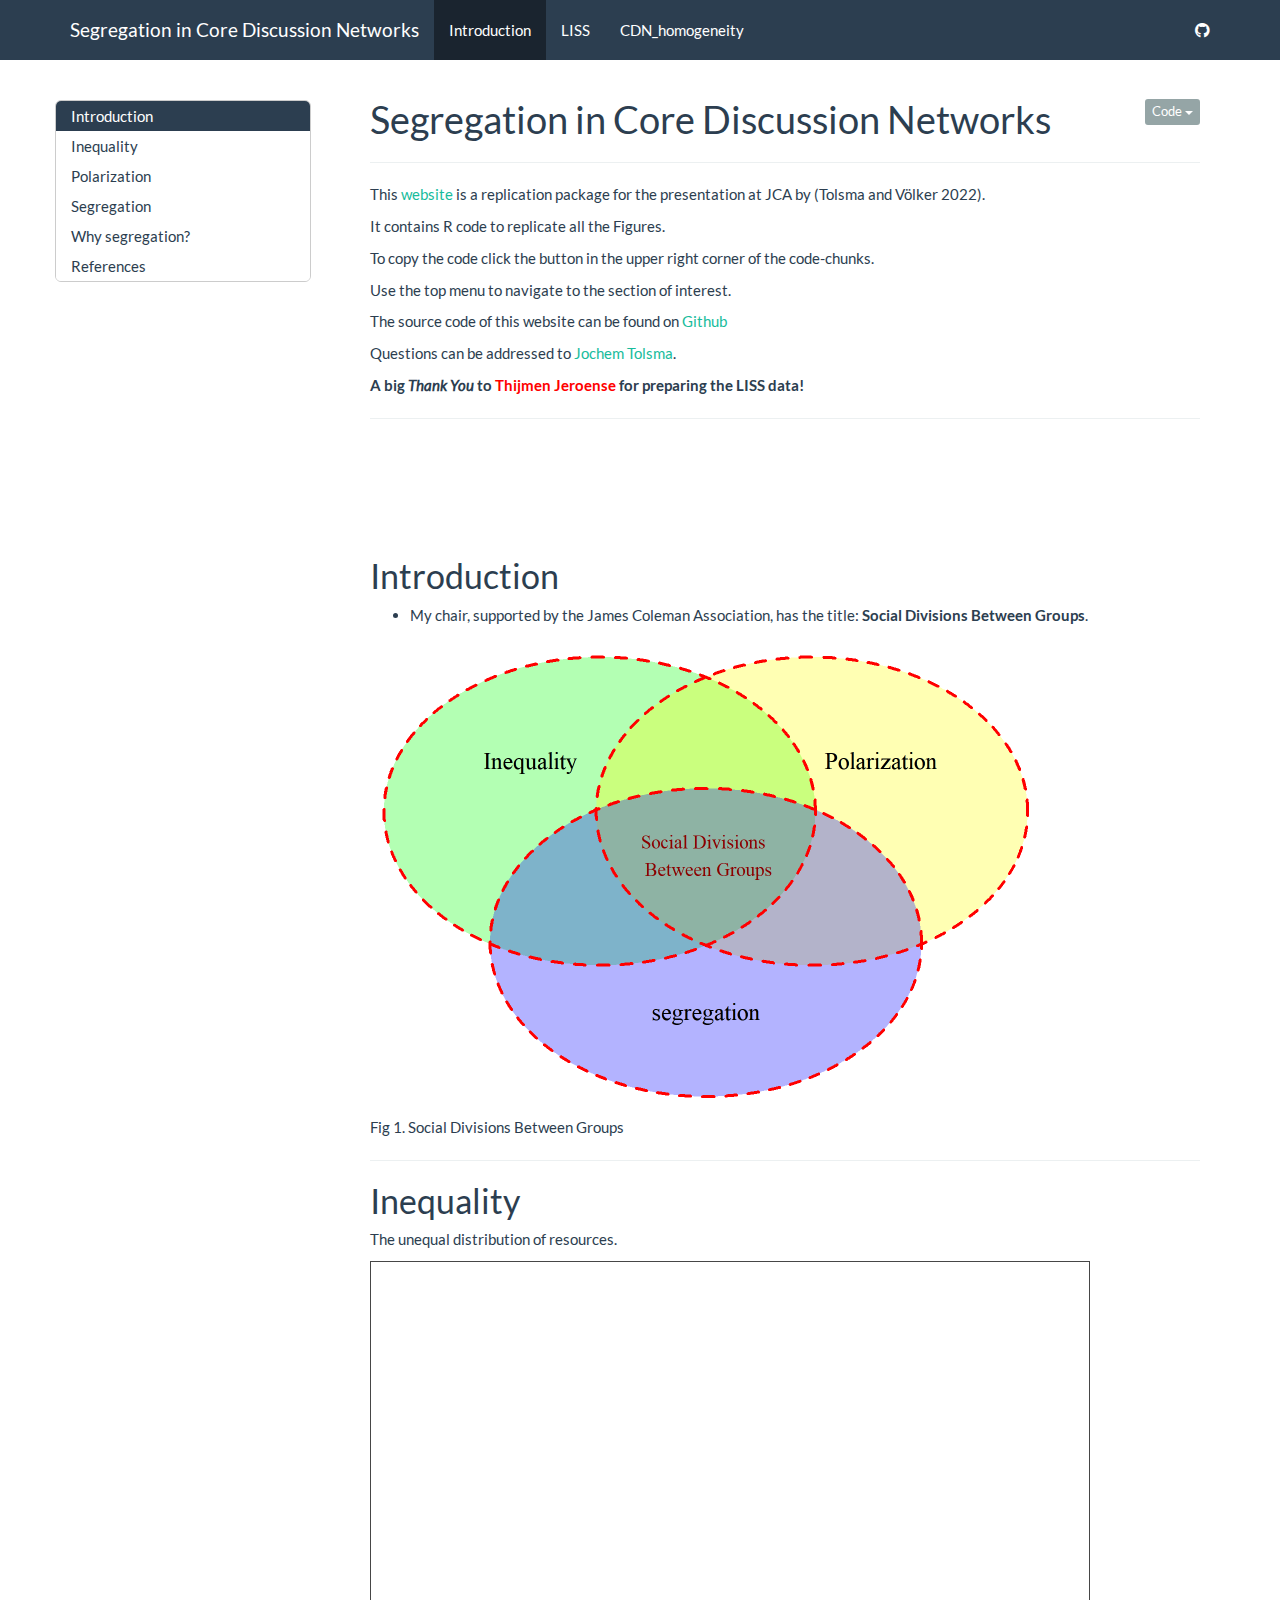
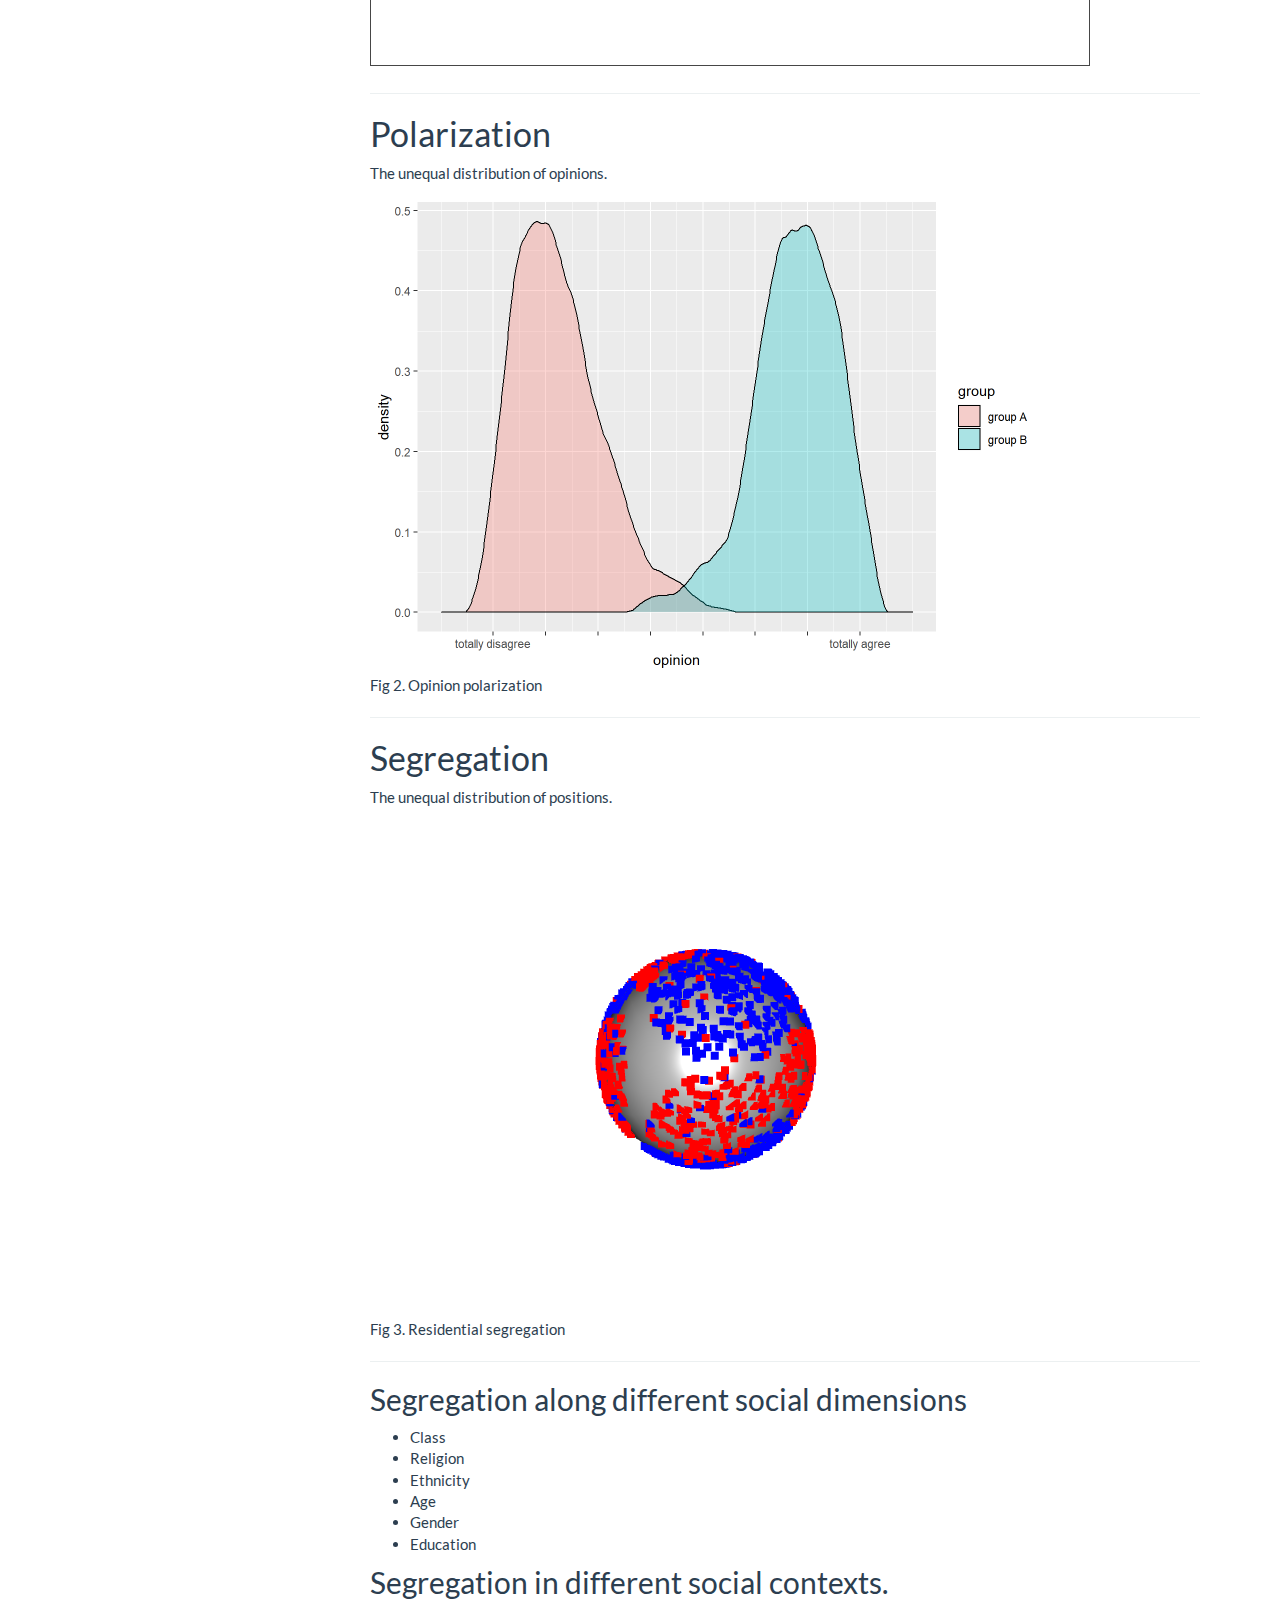
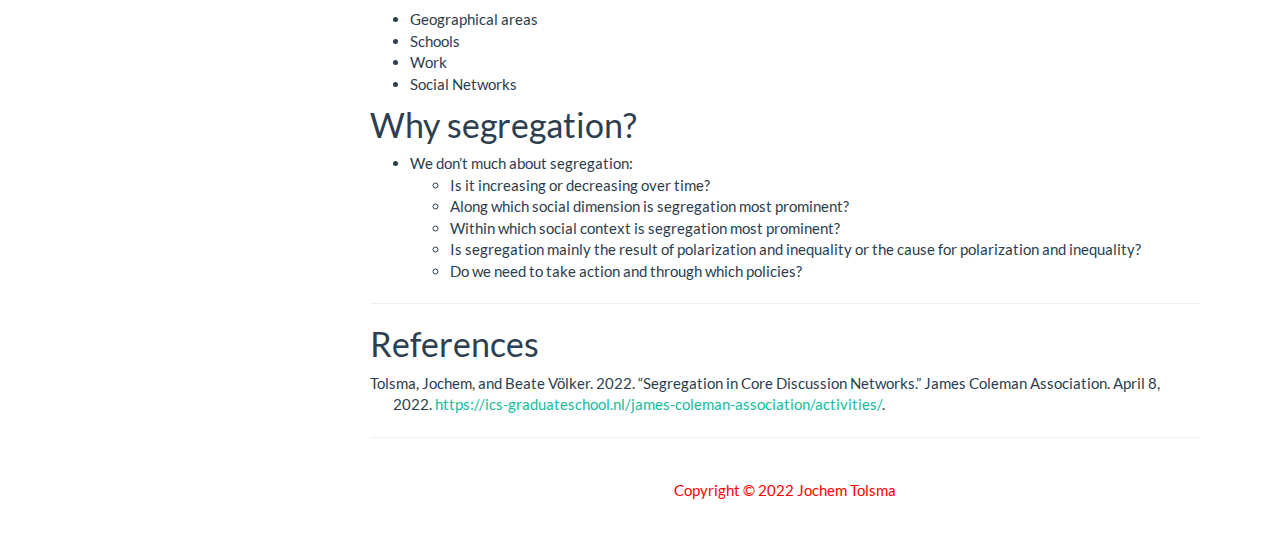
==== commit fb5540c1: "update" ====
--- a/docs/index.html
+++ b/docs/index.html
@@ -11,7 +11,7 @@
 
 
 
-<title>Social segregation</title>
+<title>Segregation in Core Discussion Networks</title>
 
 <script src="site_libs/header-attrs-2.11/header-attrs.js"></script>
 <script src="site_libs/jquery-3.6.0/jquery-3.6.0.min.js"></script>
@@ -41,6 +41,26 @@
 <link href="site_libs/primer-tooltips-1.4.0/build.css" rel="stylesheet" />
 <link href="site_libs/klippy-0.0.0.9500/css/klippy.min.css" rel="stylesheet" />
 <script src="site_libs/klippy-0.0.0.9500/js/klippy.min.js"></script>
+<script src="site_libs/htmlwidgets-1.5.4/htmlwidgets.js"></script>
+<script src="site_libs/rglWebGL-binding-0.108.3/rglWebGL.js"></script>
+<link href="site_libs/rglwidgetClass-0.108.3/rgl.css" rel="stylesheet" />
+<script src="site_libs/rglwidgetClass-0.108.3/rglClass.src.js"></script>
+<script src="site_libs/rglwidgetClass-0.108.3/utils.src.js"></script>
+<script src="site_libs/rglwidgetClass-0.108.3/buffer.src.js"></script>
+<script src="site_libs/rglwidgetClass-0.108.3/subscenes.src.js"></script>
+<script src="site_libs/rglwidgetClass-0.108.3/shaders.src.js"></script>
+<script src="site_libs/rglwidgetClass-0.108.3/textures.src.js"></script>
+<script src="site_libs/rglwidgetClass-0.108.3/projection.src.js"></script>
+<script src="site_libs/rglwidgetClass-0.108.3/mouse.src.js"></script>
+<script src="site_libs/rglwidgetClass-0.108.3/init.src.js"></script>
+<script src="site_libs/rglwidgetClass-0.108.3/pieces.src.js"></script>
+<script src="site_libs/rglwidgetClass-0.108.3/draw.src.js"></script>
+<script src="site_libs/rglwidgetClass-0.108.3/controls.src.js"></script>
+<script src="site_libs/rglwidgetClass-0.108.3/selection.src.js"></script>
+<script src="site_libs/rglwidgetClass-0.108.3/rglTimer.src.js"></script>
+<script src="site_libs/rglwidgetClass-0.108.3/pretty.src.js"></script>
+<script src="site_libs/rglwidgetClass-0.108.3/axes.src.js"></script>
+<script src="site_libs/CanvasMatrix4-0.108.3/CanvasMatrix.src.js"></script>
 <link href="site_libs/font-awesome-5.1.0/css/all.css" rel="stylesheet" />
 <link href="site_libs/font-awesome-5.1.0/css/v4-shims.css" rel="stylesheet" />
 
@@ -72,6 +92,28 @@
 }
 </style>
 
+<style type="text/css">
+/* for pandoc --citeproc since 2.11 */
+div.csl-bib-body { }
+div.csl-entry {
+  clear: both;
+}
+.hanging div.csl-entry {
+  margin-left:2em;
+  text-indent:-2em;
+}
+div.csl-left-margin {
+  min-width:2em;
+  float:left;
+}
+div.csl-right-inline {
+  margin-left:2em;
+  padding-left:1em;
+}
+div.csl-indent {
+  margin-left: 2em;
+}
+</style>
 
 <link rel="stylesheet" href="tweaks.css" type="text/css" />
 
@@ -341,10 +383,7 @@
   <a href="liss.html">LISS</a>
 </li>
 <li>
-  <a href="size.html">CDN_size</a>
-</li>
-<li>
-  <a href="homogeneity.html">CDN_homogeneity</a>
+  <a href="CDN_homogeneity.html">CDN_homogeneity</a>
 </li>
       </ul>
       <ul class="nav navbar-nav navbar-right">
@@ -373,27 +412,57 @@
 
 
 
-<h1 class="title toc-ignore">Social segregation</h1>
-
-</div>
-
-
+<h1 class="title toc-ignore">Segregation in Core Discussion Networks</h1>
+
+</div>
+
+
+<style type="text/css">
+blockquote {
+    padding: 10px 20px;
+    margin: 0 0 20px;
+    font-size: 14px;
+    border-left: 5px solid #eee;
+    background-color: rgb(255,255,224,1);
+}
+
+.test {
+  max-height: 300px;
+  overflow-y: auto;
+  overflow-x: auto;
+  margin: 0px;
+}
+
+.test2 {
+  max-height: 300px;
+  overflow-y: auto;
+  overflow-x: auto;
+  margin: 0px;
+  background-color: white;
+  color: rgb(201, 76, 76);
+}
+
+
+h1, .h1, h2, .h2, h3, .h3 {
+  margin-top: 24px;
+}
+
+
+</style>
 <script>
   addClassKlippyTo("pre.r, pre.markdown");
   addKlippy('right', 'top', 'auto', '1', 'Copy code', 'Copied!');
 </script>
 <hr />
-<div id="intro" class="section level1">
-<h1>Intro</h1>
-<p>This <a href="https://jochemtolsma.github.io/JCA/">website</a> is a replication package for the presentation at JCA by <span class="citation">@Tolsma2022</span>.</p>
+<p>This <a href="https://jochemtolsma.github.io/JCA/">website</a> is a replication package for the presentation at JCA by <span class="citation">(Tolsma and Völker 2022)</span>.</p>
 <p>It contains R code to replicate all the Figures.</p>
 <p>To copy the code click the button in the upper right corner of the code-chunks.</p>
 <p>Use the top menu to navigate to the section of interest.</p>
 <p>The source code of this website can be found on <a href="https://github.com/JochemTolsma/JCA">Github</a></p>
 <p>Questions can be addressed to <a href="mailto:jochem.tolsma@ru.nl">Jochem Tolsma</a>.</p>
-<p><strong>A big <em>Thank You</em> to `r colorize(“Thijmen Jeroense”, “red”) for preparing the LISS data!</strong></p>
+<p><strong>A big <em>Thank You</em> to <span style="color: red;">Thijmen Jeroense</span> for preparing the LISS data!</strong></p>
 <hr />
-</div>
+<p><br> <br> <br> <br> <br></p>
 <div id="introduction" class="section level1">
 <h1>Introduction</h1>
 <ul>
@@ -417,12 +486,21 @@
 <div id="polarization" class="section level1">
 <h1>Polarization</h1>
 <p>The unequal distribution of opinions.</p>
-<p><img src="index_files/figure-html/unnamed-chunk-3-1.png" width="672" /></p>
+<div class="figure">
+<img src="index_files/figure-html/unnamed-chunk-3-1.png" alt="Fig 2. Opinion polarization" width="672" />
+<p class="caption">
+Fig 2. Opinion polarization
+</p>
+</div>
 <hr />
 </div>
 <div id="segregation" class="section level1">
 <h1>Segregation</h1>
 <p>The unequal distribution of positions.</p>
+<div id="rgl42775" style="width:672px;height:480px;" class="rglWebGL html-widget"></div>
+<script type="application/json" data-for="rgl42775">{"x":{"material":{"color":"#BEBEBE","alpha":1,"lit":true,"ambient":"#000000","specular":"#FFFFFF","emission":"#000000","shininess":50,"smooth":true,"front":"filled","back":"filled","size":3,"lwd":1,"fog":true,"point_antialias":false,"line_antialias":false,"texture":null,"textype":"rgb","texmipmap":false,"texminfilter":"linear","texmagfilter":"linear","texenvmap":false,"depth_mask":true,"depth_test":"less","isTransparent":false,"polygon_offset":[0,0],"margin":"","floating":false,"tag":""},"rootSubscene":13,"objects":{"20":{"id":20,"type":"clipplanes","offsets":[[1],[1],[1],[1],[1],[1]],"normals":"0","flags":512},"21":{"id":21,"type":"points","material":{"lit":false,"size":8},"vertices":"1","colors":"2","centers":"3","ignoreExtent":false,"flags":34816},"22":{"id":22,"type":"lines","material":{"lit":false},"vertices":"4","colors":"5","centers":"6","ignoreExtent":false,"flags":32832},"24":{"id":24,"type":"text","material":{"lit":false,"margin":0,"floating":true,"edge":[0,1,1]},"vertices":"7","colors":"8","texts":[[""]],"cex":[[1]],"adj":[[0.5,0.5,0.5]],"centers":"9","family":[["sans"]],"font":[[1]],"ignoreExtent":true,"flags":33808},"25":{"id":25,"type":"text","material":{"lit":false,"margin":1,"floating":true,"edge":[1,1,1]},"vertices":"10","colors":"11","texts":[[""]],"cex":[[1]],"adj":[[0.5,0.5,0.5]],"centers":"12","family":[["sans"]],"font":[[1]],"ignoreExtent":true,"flags":33808},"26":{"id":26,"type":"text","material":{"lit":false,"margin":2,"floating":true,"edge":[1,1,1]},"vertices":"13","colors":"14","texts":[[""]],"cex":[[1]],"adj":[[0.5,0.5,0.5]],"centers":"15","family":[["sans"]],"font":[[1]],"ignoreExtent":true,"flags":33808},"27":{"id":27,"type":"spheres","material":{},"vertices":"16","colors":"17","radii":[[0.995000004768372]],"centers":"18","ignoreExtent":false,"fastTransparency":true,"flags":32771},"17":{"id":17,"type":"light","vertices":[[0,0,1]],"colors":[[1,1,1,1],[1,1,1,1],[1,1,1,1]],"viewpoint":true,"finite":false},"16":{"id":16,"type":"background","material":{},"colors":"19","centers":"20","sphere":false,"fogtype":"none","fogscale":1,"flags":32768},"18":{"id":18,"type":"background","material":{"lit":false,"back":"lines"},"colors":"21","centers":"22","sphere":false,"fogtype":"none","fogscale":1,"flags":32768},"23":{"id":23,"type":"bboxdeco","material":{"front":"culled","back":"culled"},"colors":"23","axes":{"mode":["none","none","none"],"step":[-1,-1,-1],"nticks":[0,0,0],"marklen":[15,15,15],"expand":[1.02999997138977,1.02999997138977,1.02999997138977]},"draw_front":false,"flags":32769},"19":{"id":19,"type":"subscene","par3d":{"antialias":8,"FOV":30,"ignoreExtent":false,"listeners":13,"mouseMode":{"none":"none","left":"trackball","right":"zoom","middle":"fov","wheel":"pull"},"observer":[0,0,8.47669792175293],"modelMatrix":[[1,0,0,0],[0,0.342020153999329,0.939692616462708,0],[0,-0.939692616462708,0.342020153999329,-8.47669792175293],[0,0,0,1]],"projMatrix":[[3.73205089569092,0,0,0],[0,3.73205089569092,0,0],[0,0,-3.86370277404785,-30.5575160980225],[0,0,-1,0]],"skipRedraw":false,"userMatrix":[[1,0,0,0],[0,0.342020143325668,0.939692620785909,0],[0,-0.939692620785909,0.342020143325668,0],[0,0,0,1]],"userProjection":[[1,0,0,0],[0,1,0,0],[0,0,1,0],[0,0,0,1]],"scale":[1,1,1],"viewport":{"x":0,"y":0,"width":1,"height":1},"zoom":1,"bbox":[-0.999121367931366,0.999927580356598,-0.99917471408844,0.999824941158295,-0.998201251029968,0.99846476316452],"windowRect":[164,187,420,443],"family":"sans","font":1,"cex":1,"useFreeType":false,"fontname":"TT Arial","maxClipPlanes":8,"glVersion":4.6,"activeSubscene":0},"embeddings":{"viewport":"inherit","projection":"inherit","model":"inherit","mouse":"inherit"},"objects":[20,21,17],"parent":13,"subscenes":[],"flags":35584},"13":{"id":13,"type":"subscene","par3d":{"antialias":8,"FOV":30,"ignoreExtent":false,"listeners":13,"mouseMode":{"none":"none","left":"trackball","right":"zoom","middle":"fov","wheel":"pull"},"observer":[0,0,8.47669792175293],"modelMatrix":[[1,0,0,0],[0,0.342020153999329,0.939692616462708,0],[0,-0.939692616462708,0.342020153999329,-8.47669792175293],[0,0,0,1]],"projMatrix":[[3.73205089569092,0,0,0],[0,3.73205089569092,0,0],[0,0,-3.86370277404785,-30.5575160980225],[0,0,-1,0]],"skipRedraw":false,"userMatrix":[[1,0,0,0],[0,0.342020143325668,0.939692620785909,0],[0,-0.939692620785909,0.342020143325668,0],[0,0,0,1]],"userProjection":[[1,0,0,0],[0,1,0,0],[0,0,1,0],[0,0,0,1]],"scale":[1,1,1],"viewport":{"x":0,"y":0,"width":1,"height":1},"zoom":1,"bbox":[-1,1,-1,1,-1,1],"windowRect":[164,187,420,443],"family":"sans","font":1,"cex":1,"useFreeType":false,"fontname":"TT Arial","maxClipPlanes":8,"glVersion":4.6,"activeSubscene":0},"embeddings":{"viewport":"replace","projection":"replace","model":"replace","mouse":"replace"},"objects":[18,23,22,24,25,26,27,17,19],"subscenes":19,"flags":36691}},"crosstalk":{"key":[],"group":[],"id":[],"options":[]},"width":672,"height":480,"context":{"shiny":false,"rmarkdown":null},"buffer":{"accessors":[{"bufferView":0,"componentType":5120,"count":6,"type":"VEC3"},{"bufferView":1,"componentType":5126,"count":1994,"type":"VEC3"},{"bufferView":2,"componentType":5121,"count":1994,"type":"VEC4"},{"bufferView":3,"componentType":5126,"count":1994,"type":"VEC3"},{"bufferView":4,"componentType":5120,"count":4,"type":"VEC3"},{"bufferView":5,"componentType":5121,"count":1,"type":"VEC4"},{"bufferView":6,"componentType":5120,"count":2,"type":"VEC3"},{"bufferView":7,"componentType":5126,"count":1,"type":"VEC3"},{"bufferView":8,"componentType":5121,"count":1,"type":"VEC4"},{"bufferView":9,"componentType":5126,"count":1,"type":"VEC3"},{"bufferView":10,"componentType":5126,"count":1,"type":"VEC3"},{"bufferView":11,"componentType":5121,"count":1,"type":"VEC4"},{"bufferView":12,"componentType":5126,"count":1,"type":"VEC3"},{"bufferView":13,"componentType":5126,"count":1,"type":"VEC3"},{"bufferView":14,"componentType":5121,"count":1,"type":"VEC4"},{"bufferView":15,"componentType":5126,"count":1,"type":"VEC3"},{"bufferView":16,"componentType":5121,"count":1,"type":"VEC3"},{"bufferView":17,"componentType":5126,"count":1,"type":"VEC4"},{"bufferView":18,"componentType":5121,"count":1,"type":"VEC3"},{"bufferView":19,"componentType":5126,"count":1,"type":"VEC4"},{"bufferView":20,"componentType":5121,"count":1,"type":"VEC3"},{"bufferView":21,"componentType":5121,"count":1,"type":"VEC4"},{"bufferView":22,"componentType":5121,"count":1,"type":"VEC3"},{"bufferView":23,"componentType":5121,"count":1,"type":"VEC4"}],"bufferViews":[{"buffer":0,"byteLength":18,"byteOffset":0},{"buffer":0,"byteLength":23928,"byteOffset":20},{"buffer":0,"byteLength":7976,"byteOffset":23948},{"buffer":0,"byteLength":23928,"byteOffset":31924},{"buffer":0,"byteLength":12,"byteOffset":55852},{"buffer":0,"byteLength":4,"byteOffset":55864},{"buffer":0,"byteLength":6,"byteOffset":55868},{"buffer":0,"byteLength":12,"byteOffset":55876},{"buffer":0,"byteLength":4,"byteOffset":55888},{"buffer":0,"byteLength":12,"byteOffset":55892},{"buffer":0,"byteLength":12,"byteOffset":55904},{"buffer":0,"byteLength":4,"byteOffset":55916},{"buffer":0,"byteLength":12,"byteOffset":55920},{"buffer":0,"byteLength":12,"byteOffset":55932},{"buffer":0,"byteLength":4,"byteOffset":55944},{"buffer":0,"byteLength":12,"byteOffset":55948},{"buffer":0,"byteLength":3,"byteOffset":55960},{"buffer":0,"byteLength":16,"byteOffset":55964},{"buffer":0,"byteLength":3,"byteOffset":55980},{"buffer":0,"byteLength":16,"byteOffset":55984},{"buffer":0,"byteLength":3,"byteOffset":56000},{"buffer":0,"byteLength":4,"byteOffset":56003},{"buffer":0,"byteLength":3,"byteOffset":56007},{"buffer":0,"byteLength":4,"byteOffset":56010}],"buffers":[{"byteLength":56014,"bytes":"AQAA/wAAAAEAAP8AAAABAAD/AABFF+4+9axMvujIXL+D7ow+TtEjv06rN781y7A++5Pivu7d\nU79XXu0+yrX8vodfPL9rLgs/5SY/vkV6Ub8Rzc0+03sev/22LL/DsuU+FaIUvhDBYb8yE9Q+\nPQaCvWJwaL+vu+0+7nSJvhYQWL8vz9A+VZmxvt43WL+Yn+Y+wwIDv8NIO7+p554+/E41vpIZ\nb7/6OCE/OuduvnesPb+rZ1c+VKwuv0Q8M78GQlI+SQD8vomOWL9KCOU+GMnGvoVCTr9uKPc+\ntycUvW0BYL9HEuE+2jj3vvviQb/0pXk+tNmevnQ6a792GZA+hRFHvs6OcL96jSo/iLdMvtvs\nN79Go5E+XxC8vluyYr+aYuw+6QjLvpwgS79UF40+3UXZvpbPXL8hiv4+Pg3DvjuRR7/6JME+\nME/6vlRcSb+cmaA+ut84vkulbr9Tv2I+JXEav28jRL9j2hU/yA6rvrQdPb/HJcQ+WeirvkhL\nXL8IUHo+8tn7vhTsVb9V4kc+pVcuv+6sNL9hY0s+L+LlvrkFX78zTqI+8CxzvvoPa789HDc+\np3fmvsf3X7+vsqE+f1Ylv8bwMb/U1h0/CNYEvtjLRr8Tmw8/sGKrvofUQb9GB9c+FsoTvylD\nM7+KRR8/erQRvjkVRb9EnCI/mzdgvgmcPb+Evak+fG/YvtbrV79nRFw+2uPPvtNfY79aJzA/\n2S15visAL78ehsQ+BrEbvhEqab/j5cM+f3iQvlI4Yb/Aikc+TbvNvgIOZb+zjQk/9HQjvrIA\nVL8CsNw+nMmCvoSMXb+4hNU+MIQMv4Z0Ob9cCh8/5iGwvnM9NL9Ej/8+AR6zvVmyXL8r++k+\n3lnAvntlTr9V8Ng+EyQSv2YJNL/BYSs+Tdwqv6zCOb+6MhU/IaIMv4pKGb9jXkA/gKoVv+OX\nnL7f4eY+GdUnv7kNG79Ee80+000mvzRMJb9a0w4/IA8nv4RBA7+B3e0+NkVBv/T17L67peQ+\n8DIrv5wsGL/oCS0/zL0OvwS69r5RjUY/TOGevo64DL+xOyU/Sk8fvy7B4r6DcRs/lCwHv7v9\nF7/wzR4/1e80v28drr7Rhi0/J9mnvqV3KL8JdbM+HnM8v1Y6FL+tvSI/BbwWv/WU/75XmS8/\nokWZvrLJKb947jY/sKjrvirdBr+mN/8+oCsdv8muHL81NiQ/av/nvvV5Hr9gSig/MOiwvppv\nK7+iltU+DBApvwbXH7+SXAg/Z9suvwzd/77d5To/6s3MvmLXDb9w1Aw/RYUnv6HQBL8PwRo/\ndlIAv6l+Hr+uxRs/bt0Jv1I2Fb+daSs/sq7Bvt2hI78Iiy8/QMP7vnFiCb+baCE/tgQnv9NL\n176Mkik/q7IGvxGFCL+IeS4/GbvHvl5/Hr+cgio/YR8fvzId077Yayc/ecDbvoF6H7/mygI/\nCN0zvwma/b5iziQ/g+wsv/gWuL7WGgg/4pQ2v1Ti6b4mUyE/TfcOvw8ZCr/1ttw+6opFv2Rz\n774Eyz4/TAmkvpiwFb/E5hg/3C0Bv8uXH79FZj8/Sb/Ovpf3Br9sEd0+08sjvynBIr+TMcg+\nieIzv30tGL8Fpz4/ipSevnNUF7+fqTo/7yYEv7QI5r4WbCm/Wb3DPjEWJT+ga0y/KC/rPs8z\nxz5Y5Vq/vyncPhRclD6aOjG/59IlP13Uoj6DWk6/YKsUvBh9Fz9kREW/LITrvc17ID9RyzC/\nfwcvPLwgOT+Sslm/y1zuPrwQez4pDVu/3zPSPm5SoT7Oij+//LE1vTl3KT8Ali+/j52JPh4f\nLT9SLyy/7tpQvfb9PD8WT3G/RnHAPXAKpD5WXyu/PkWJPkFcMT97mEq/7C6cPqWeBz9C0Se/\n5okOP0qZAj+IoWu/p/qnPrmdWT4/LGK/qy+wPp6+oj5zJya/wigSP8y1AD9LjWC/eHplPkdz\n2T5IEkC/9JoEP0VW0j4+imy/KqawPk7uKD4SlkG/xywju9iCJz+1vU2/ZKpdvm/mDT8WXzi/\nZ/sTP6hpxD5iD1G/UyTZPv5ryD6cOz2/8wyEPqZFHz9DGCm/pagaP/895D56+ju/I0qfPt90\nGj9qiFm/aLVuPrEb8j7Yok+/dKwlvbFiFT8e6Da/uMYbP8jNsD4U2ke/DzsVP4eqZj4StiG/\nsCoKP0h2Dj/EnES/NS/hPl1Z7j7g+D2/Dr8QP2lWuD6SxDi/xVEAP3ti9D5yrU6/kScJP4FE\nfT5Xjke/KgVHvopwGD9pnUK/JP0XP+cPhz7QXGW/+r6FPgfstz496Ay/uvcrPzjW/T4TWV6/\nHyTgPgfpbT5cKSq/1NGoPqmgKz/cNGa/FGqEPoSjtD6gCV+/hlftu4FK+z4KEEO/ZVUTP2ML\nmD4rHw2/7DkrPz1c/z6DLS2/R9zUPh2fGz+95UK/svpOvBP0JT9Zil6//zCxPqCxtD4RDEq/\nSZuUvSkaHD81gWS/chBzPntBxD5qcFS/FSQFvo3qCj8mfme/HOLQvdNG1D4gxDS/JPAfvRP/\nND8mizC/1MkYPsxoNT8m+ju/fJLJvWfyKz8BTl6/oVdKPhDg6D5Dxi+/KCp7vQp0OT+hS0K/\np6rOvGSQJj9JKDu/JqbpPr/YAT8ILUi/bZakPj25CD/LbDS/vjW9PPeDNT8ns02/06v2va89\nFT/nZla/zvb6PoJKdz7vTGy/cSxLPtK8qD4w516/aHPtPZqy9D6WRi2/9kW0Pmp9JT9CRFC/\nID4OvlmOED8YfWi/G4YzPZQo1T6qAUW/O1ZIvmydGz/0Uj2/dJoSvjtfKD9RATO/MtYvvkmn\nMT+s6mS/g4mHPXGu4j5SuVG/MNW+Pjwj3z6WXFu/ONOfPkcN0j4lMS+/ekGIPszJLT/2/0q/\nraQIP5Jolj5qRmK/Tu/buyVw7z6b6Ui/28MQPs13Gj+vzUu/D8BOvUdhGj9RCUK/0sIUP7S8\nlz6V5jC/qKIFP3P//z5UulS//kFpPXerDT/kY1m/por8uw8uBz80a1K/vgW+Pj803T4YM2O/\n/oyvPmChnT7MATW/P9VSvkkwLT8tVFu/eXPMPj0apz68Myy/yq0gP3qlyD5qASK/mj8dPwtb\n8T6aRZ6+Udw6v+oQHD+0V2U+n90Wv1+3Rj+ohxA+8Xlbv/J1/T5QOGK+D1zyvq9LWj98E4m+\n7P9YvmOdcD84z5i+4cNqvrQtbT89Dzu+Mm2nvuVcbT/oz8I+3lUyv+K0Gz+TiCY+ewvfvq+j\nYj/lhLu+Vc4Av5JiSD9dVrC+SNACv2GeST+Vy9c+uG5Iv8tF6j46Cbg+S2wmv/9hKz9X/a6+\nvKQ8vw9QFT8Ungs+OucAvzVoWj/A02Y+6uoCv+lJVD/VvSs+fnT4voiuWz+lUIE+IMr7vjdS\nVT+kbHW+/WQSvzHZSD+Hfyo/wQMKv4H6Az8eS+A+pgvkvhHlRz97vwu9SWhsv22qwz5S+1W+\nITkyvvZZdj/m9fE+lZxGvwYK1j5BOU6+9vEjv5G8PT9oq749IeHUvpeZZz9zkwW+LY+Fvrne\ndD9iWl6+4VQ/vxq+ID8TGBs+1LKevqdIcD+l15E+xM5Rv3CN/j7w8MK+qxz+vgC7Rz8qQuC8\nYw5Uv6c+Dz+884w9eUwFv6nYWT9ElLc+tunEviPBWT9RiKc9lk3zvuBFYD/hFMA9gRFZv9CR\nBT8qvzG+i8Unv6wvPD8EGeQ9q8Vkv4mW3j7Qzwi+cS65vqc0bD+DNK6+aRBGv/bRCD9aYgc/\nwGE5vzSi4j6ZGig/++Pqvm8+GT9JN1E+/RdUv4p6BT8YUJY9E19tv+UEvD6rT3G+z4Yuvw1O\nMT94WBk/kq/pvjxuKD+Gb+k+IJVUv5L4oz5w0VC+VbTCvp3wZj9FD3y+1YELv5owTT9RfqE9\nbOa7vrpHbT/j0gU/SjNHvw9Jsj7l3nq+zu2Ovv2vbT8Ad9s+LfMrv9avGj9j4Va+9Zuzvoui\naT/TMjM/74oHv6hf9T44x78+04YYv9zeNT9V8tQ+n9JKv9uU5D7ZYeM+ehNDvy1L8T67f6G+\nJ5vkvj1cVj88XY09MQlbv/RTAz8X/SW+ANEUv2ggTD+M5BY+CGZFv8yTHj8lbiC+x44Rv8O8\nTj+4aKc+oSMGvwxWST/A1gY+D5TjvmLUYj+fOo2+emchv7S8OT+knyu+VkJnv7Ihyj4jkZA+\nZe8Pv1r7Rj+SHmM+imoov/w/OD/eHBI+KqSfvrx6cD8aKYS+2C2Kvn56bT+eP507PBXDvo6v\nbD86w22+5GTHvoIsZD+NpUm+RMlAvxy2ID/cZqM+73pZv9cQ1z7FpKy+beDovm8DUz85Idm+\njFMxv0NZFT8oxJk+golYv6q24T7+Boo+Jksov9MjND8GPg09EOrjvjwRZT/kKxA/rrkcv2wV\nDj/poqC+2Fgzv3ASJD+gNiO9J1ABvx20XD+DHQA/j44zvxXuAT8opAQ/Ow4pvzQmCz/DdNC+\nKw0fv05kKz+DKa29BPG9vqO+bD9PMsI+BJdPvzcp5D5vNay9f/xov/q/zz5xk4M9vQJSv913\nET+PEpQ+WkW1vgSvYz+vHI8+pPMkvxo6Nj9fwii9HvJQv9OIEz+nh8q9VRBZv+1VBT8s1aA+\nS3zLvn+4XD+JUTo9hlfXvtL2Zz9zMnG8WNkev3+4SD/drGG+EjvKvh9RZD9XeHu+h7MFv1AQ\nUT8lc4m+S8m1vqI9ZT9bom8+fjkxv6DALj/khzO9cWScvq+Bcz+bjni+yVMIv4+UTz/5s6k+\nrmc+v8WZFD+h1Qs/MF4cv1y8Ej9mJPa+6tbxvsQfPT+4PdA+JXNavzoHpz4O4tU9UXJbvz8X\nAT9NDyw/WgPavtITGz+YK4a+NJ1Evlsdcj9T0Re9AkA1vwiKND/1ZM49M8UYvwnLSz/NIb++\nQg+wvoaTXD9pBVi9JkYqvymvPj8B68K+1wU3v3UiFj9b+wY97erLvheraj8cY70+8m7nvofL\nTz8jQpM+cfDDvlvCYD/KMYY+gTQqv5QQMz8KrFs+xfwsv7qKND8AbKi+aCVNvynP/z5BHGM+\nJpQzv59jLT/7O2o+Pqnkvn5wXT/CWB69f3YKv3UYVz8oZbg+Cqg5v2U5Fj8vJ/Y+C8lIv5+7\nyD7b6+++Y5navsz8RT/LLWC+/B5Zv3wC9z62Nho/RXgJv8EuFz/Nuho/sn0nv1286D5mJbI9\nN04Nv8FNVD8uyGc+9Bdlv73rxD4Xde++U066vmE2Tj/l4AA/dGNMv5siqT7SMU8+cRtDv5tv\nHT/nhGe+k2C2vq8ZaD/jwV88kaZmvwoH3j4CjXK+HiNivlA0cj+ZAJq+hHpGvzUsDj/jutw+\nvQdJv4mH4z4kK4++6Cf/vqwVUj9GDzq9Xfhcv2q8AD9KhjQ+8wIfvz98Qz/JOyw+NgDfvkJi\nYj+uLfA+c6z6vrIpPD+YuAu+tgRHv7YvHT9OJ6y9XwoHvyZrWD/P/2C9MSffvtb5ZT/3IOI+\n7HMzv4RZDz+1mRs/Gmguvx/f0D46bqG+trIMv6INRj+Yn6C9CMtuv4YetD7Ubcc9DUgNvxwG\nVD8EwjM+ehFVv7yaBj9SGgy+5h0Rv5T3Tz8/nVE+nCH1vs+OWj/ByJe+jgsFv3MfTT+fNAS8\npaVAvzOUKD98tQ67Cnldv1VlAD8neOK+4h4Bv8HYPT88IC0/ffT8vq/hCz+btNe+8onivrKq\nSj+GeN8+EXLevs6xST+QWwY/yAcMv6j1Jj8IbOU+mWoBv4LBPD+zECE/nCwfv1nP7j4kkZY+\nvsivvmlZZD8hjeK9/zthv0is7D4zsHM+vhZpvw4jrT4Ha9w+trsyv2ZwEj8y/vA9zVE0v78z\nMz9jgC6+NFZfvwaN6j6/z8c+tp8ovx2vJD80HI0+AGlFvwbtEj9E1k6+/KFUv+/ZBD+sZAU/\nI/cav/MJGj+O7OO+/3onv3yFHD9NeHo/G9FQvp4OCz31SVU/864LvwiXuL13DVg/NpCYPhlf\n5L7b4Dw/XxAsv5R7fz20g38/rlQ0vHYWeD2uzW8/FIZ1vhyUgr5B+38/pw18OwTWOrxYD3M/\n6AaMvqPIHb5eZnE/ljAMvtRamz6ryVg/03/Lvi30tD5Ao3U/tSB7PqXKDb7bDnk/DdUJvUhU\nar4fHz4/sisrv4scGL0n+FM/olL+vvgwhT4/RW8/l6EqvnfSoL7G63c/wFh9PtMk9zwTj2U/\nkFxivb7X4L6U7Cg/bFdAv46eFDwzRGM/5AWyPqZwmr7QXHw/GzwmvvW9ML0jdFk/Dd2JvlNd\n6L6+iHk/+S5gvk+2ND1iC1Q/VVnJvr9UzL5jd2Q/KLXRvkexQT7ySWQ/QP6gvoyepj6FGU8/\nBUvMvpsD3b6nQnc/ww1SPg8FIr6ffGg/FwTCvi45Nr4GlHI/c0Kfvj3clb1cv3o/UeovPiLJ\n1701d3o/a5SBPQqeSb6DvmA/0c6lPnuWtL7gkHs/vwgyvpVZgz0R73o/LlYHPbrdR76j6nw/\nTcW2vRhyAT7RHXo/DUGZvf1hTL4Hw2Q/Cd/fvrrCz70jNXw/1xPLPAXDLT7USW4/EvGrvv21\nEz7cBns/nHs+PjPofj2q2S4/Mdw2v+s7HD6otX4/iuDLPaLVRTwNs2I/VDOsvhwTpD4pNn0/\niRwVvuAKsDw8mXI/MYptPsGwYL6i/nA/6XiEvpekXT4SknQ//roqPhPIeb4YnEs/ZVPmvm8B\n0D5HI2U/swPRvSRB3r7wN18/FLydvtnTwj4pTFA/MbkNvyOqNb4Cs2Y/iQGZvjTDoL5Wdl4/\nXiXzvtBaDr63Elo/JFECvyCu/L1Ha3g/v1jcvUx2XT6zGX0/jkRwvex1DT4AO2s/iqcbPjds\nur73tGg/mzOKPh6Wor7penU/f0CRPk54fbvr61w/Q9OLvSgoAL+qqFE/s/TfvdU0EL/hwn8/\nixKwPMZkGb06HXI/caqgvqg0rL2JKXg/qJp0Pov9aL3A+3s/oYD5vD/4Mb7sznM/9ftwPlWN\nRr70EHo/XYRCPssUyj1eIHM/20dMPBYxoL4A13w/+nidPeO+Cz5MNTU/WlAzv4j0uj3+Z2Q/\nL1vXvr1hKL5hHFI/pRrqvoVdr77fO2Y/hkYtvl9qzr5w+Ck/Nb8+v39ogb2ecV4/8LPPvjMv\nkb5M+lQ/q3GOPsfL9b4LME0/5ZMOv4HpXj4zAnk/Q045Pf8eab5AmGw/4CZkvtDQnj5m8Vo/\nwZWsvS3mAr++3VE/+SrRvhh4zb665Ug/xTedPByYHr9qfmI/ntIDPuJZ5b5IME8/IkSmvuCU\n+r7IoTk/cH8ovz5HTz47zzs/cZIov/HoKz6Wo00/oy3yvlFSub7ZBHw/o7FwvSyGKb4t70A/\n670mv1KUtL1ch3g/dyx1PkP6YrzaJGs/VY6YPQzLxr6l6Fg/MnGXvojb4b6nmGA/8Y4EPc4k\n9b5ktnE/sjGoPv89xzyW9DM/uRcxv6k+Kb4cOHE/SZOlvqQUsj3X02w/2VLFPdkLvL5I7WU/\nVwZOvtkqyL4gfUY/7sUev8bf8728TmM/Dy+zvuDYmD57sTE/LFMuvwQQbz5AGn8/ZSmdvQl7\nCD1CUFc/i/w4PvSGAr9Dkng/oRciPnSSN76KeFo/5rYCv+Kx1r2zrmY/0rVXvrcLwr5K/HY/\nqepTPhI/Jr6MVHE/HsY3PjQDkL4A5Hk/AaBLPMYCXr5VWGs/5ua2vm4EKb5dnGE/PmLMvhmA\ngb6dAUQ/+Q2zPVolI78AXGg/gGlsvdra1L6RLVk/jtz6vo9mTb71n3I/zHr5vevzlr7mX2g/\ngAPQvjHB1r3ZJm4/8aeXvgSgXb4L8nI/m2Whvgdtjzvvtn4/dXadPMgoyT2cGHw//V4pvr7o\nXL1QHmo/b6TFvle8973AE1s/1oGzPnrJwr6sE30/XwoVPj/WHz0Hdmg/83zAvs4ZPT47ekU/\nf8kPvw0nmT51+18/oWOtvhQ5sb7sJXk/dsNePou7lz38cEc/oUEIv5agqT5jdVg/aursvShv\nBb+cf30/YpX3vRNhjr1VsVA/wTMIvyRYar597G0/ngdxvraQkT7ba2I/4cQSvgBc477iYlk/\n1zOivolZ2L5D2Wk/I/XKvigavL2eU1c/osKIPeJlCb84KmI/72exvl11ob6D0kw/sSYGvxB/\nlb4aDHY/0qLAvXbrhD56sVU/K3gIv5VEDT4pMUM/H7wQv04YoT5KDHo/UKEVvuOhID65aR4/\nU+dHv2I/rz1zCj0/gl8Pv+VJwD54N1A/2CWEPg96Bb8FfFg/Futlvo7s976vyns/3DP7u569\nOD4bkmc/zAixvn5dfz5cxHs/rV9ovV8cMD7O+Fo/OXPsvoxWcL4oVzQ/4JUpv2dygj6gunw/\nrJyZvJkJIr4F42g/xs6GvjllpD6q62Y/UvGNvnBoqb4I/0M/DYwjv/Wtmj1mMW4/L7wsPQxf\nur4qt3c/imwjPjInSL6JNUg/LOUWv08wT76/dV8/+Kz5vrOUhDxW/kY/sskRvzvfiD5GVjs/\nx18Qv5vtwz6Fzyc/MVJBvzbVzLu3QVo/kBzGPMqlBb/1Ij8/fcYBvzKO3D4i50o/n38Wv4W6\nJT6EEWE/JLbgPbRp7b4I/Eg/DddXPSf8Hb92kVQ/+8ndvph6sz5XE1Q/Y+/5viydjD6ZalM/\n2etevQOvD78jbEI/tZYlv59Hjr3OmUQ/EHsjv3o7Sb2dP2Q/UarSvkSlQT6S9yY/Qpg1vzbX\niD7geR0/V5RJv9xjIj0ID3k/GWgpPouCJb6IAF4/MsKnvkH+vz7e1Xk/n7ASPlFyKL7Xo38/\nGL9WPLJnUr1Wb20/eUO7Pg6/nr0khn0/8k2hvYvt6T3i9X8/hPqOvGgXBLsnMkg/fXAev/6i\nlr2hdEc/2WQKv+18or4qHHc/fiMRvie3YL4DSD0/iZskv8N3TD7cx0U/IL0gv5X4wL2MiUw/\nukKpvtiZAL8w22Q/pwGYvkzdq77Jwn4/O4i2vGEExL3lY2M/pFunvvJBpT5HGW8/p2q1vt8t\nPb18hHw/8V+DvYz7Gj7cqh8/GJVFvwBt/T2WF08/OYvOvtLw2r4FkGg/+5emvt1Yhr6KJVY/\nhX4HvxI/ET5SGm4/i5O6PiuQPb3GQ1w/Ps+6vlgntr7Oen0/Mjm9PRJY1z2mTUc/mg9aPvoi\nF79tI0M/CJcTv6Gnlj6rXWQ/zPjivWpS4L4dHyw/pcs8v7aVgr1vFl2/XQsBPxXN+TtoYg6/\nZvVSP0ls3D38qGG+3fhfP7DQ3D6WRE6/sQgXP5ikVb3LDTi//x4sP/VrNL6VmFM9Dyp8PxV9\nKL5C1lG/BKASP/+8FjxGETy/3rkhP/FWfb5fSUS/8lIYP9K8dr4IlTe/8E4vPxGzBL7DnWG9\nMmh/P95/I72VJgW/EcFTPwfiWb7CShK/ZHs5P9xKxT4zSFG97Qp/P3Cxjr23YMC++j9RPyWX\n3z5Vowm+yS98P4mn273IRS+/F3o6PyIXz7xwBJ6+sZlwP0vwFb57VSK/wr0+P1m3U77Bu7q9\ncdJ+Pyhe8TyBmAS/jLtaP9khKL0u0Eq/xccVP2B6Mb60xEG/XeIjP0GRBr5jyFu//h4DP4pY\nxzzAiQu+5pV9P4elarwBKJ2+Z6hsP4ysZz7DzB68uPR7P4EFNb65SjG/fmIrPwCQib7Jxfy+\n2BZDP1OA1j4S0pG+4uN0P9BrfL07pTy9uWh7P6s1O7775kO9nlVsP+BDwz5CXl2+FyJ0P6tf\nVr6zLtG+gFdeP3Gtjz4Tpo28h/R/P7ct6jvAhCa/sIQ+P9BzG74DePm9GXh3P4uRZj66uga/\nNMlSP0pgWT5Cr/y+kX5bP3ZxFT4/QuC+4AVmP0G757wfmka+wlNdP4Rc7T7UN3K+EsV0P2ry\nML7cMxu/iFpCPz57cr4ep+U8lJp+P1W9zT0F1wO/uBVbP/niR71qTyS/fD5EP3V3pLxN1cC+\nBnVjP9M1hj5/u1m/X6IGP0xivjumZy8+cRN7Pxeovz3WJ/6+zSlWP99cbT4C9jm/3nUqP+pA\nLr61mf69fbFfP/Cz8D4V1Cw+9wp8P0C0P72tQhe/jc1KP/dRHD4kQKe+hWRvP/WCDD4fQ1s9\nFfF9PzTa6r1naVu/aBn2PgjgPb7BDDC/uEc3P8av9j2+Psu+lKNqP5ksRj352f+9FqJ2P2zT\ncj7e8Am/IeBWP/zSkj0vEAm+IEZ0P3X/iD6YoiO/L3U8PxPMYz6fzyy+UFt7P8r3sD1/5jq/\nu6MtP4Bfqr1KzEe/578fP3JuHT1zEYS+GbBzP5dQKb4cRa06QsB9P9NtB77sgBO/ItE/P/Am\npz6zMIy+HHliPwA2wT6ot7O9Mtp+P2qOED3p1vC+cTxdPwbaNr6rBju/CqsuPxZp3rxJlju/\nDcsoP+ZSLD56JUi+dWNbP7Yj9D6K1T4+Tyt7P04FU71PVi2/b1c2P/RjPT6KajC/oh84Pxb+\ntL3UrUK/4ocgP0jJLD4yI+++melbP8GUVr40J8q9zMN7P9WIGz5AWUK+quhqP/vOsj5lw0o9\nA3J/P51/Mb0yQ7C+IZpuP+aT5z0pGNG9CIVuP5tzsj7lcyy/LlI8P8KakT3Dfpu+G2RzPzMN\nfr23ggq//mVWP7/LnL0DLiC/GKhEP8TUCj49fVy/EQQAP/iYuL3OMvq+wfdTP6TLjD4WRAa/\nsPhAP02wyj7asS+/9g42P0oOHD77ePC+9J1hP1piVL1BkAi/MeNVP3X4Br58mhe/+2FIP6ns\nQz6pRyO/dHU8P2bTZz4SF1e/E9UBP4uaRL7c4Pa+ndteP4JMyb01BaK+SsRyPxBbxDzGHai6\ncFB0P5zsmD4ZTuS+bH5VP61wpj410yO/6WdDP9Vatb1UKwu/E8RWPxMa07yhvzG/pOIxP9vC\nP75KGaQ90EF7Pw04Mj6HCWa+4A13P1QnCj68fm2+Lex3P+jJur3IIrO+9/RrPwh8K75HA0y/\n01MZP1YXob0jnlq/Ns4BP14K771gn0C/G1EgP9sJUT7hLD6/YsUjP0DtST5jdBi/etY9P/kt\nnj6x48S+ME9sP63qy7uqJf2+znpaP97XKD6hJYU8DPt9P3yP/r0Fcxu/0nQ9P0gGlD50B2G+\n4vV4P0rynT1GxZA8iC98PyktL76lP7i9e0FmP2D62j6WxTe/N94xP3E6ND1KaF6/Nyv1Pr4+\nAb6+AB8+4OR8P2KPMbu4cFC/YvcSP9EAsT2GwyK/W15BPzubIr4SqoO+QPZcPzeD3j5mf5S+\n+UttP8y/c76mbh6+dExtP+YArz4jFm2+IFd4P0iolb3XsyG/F8xAP9tcPL5mZmq9cVl9P3zJ\nBr7YCyq/fyg7P5KaH76nPYa8/j1zPwFlnz5z2CO9Ggp/PywtnT0n71k92ZB/P2eRwbzCR6q+\n/ClNP66E/j52snS9Pjd+P0MR0L2Wq7m+OF9lPxg+g75X7qS8hs9wP55urT5PcIe+F5NwPwXG\nXT7DmyG/ccQ7P3gHgT64kCW/YytCP1xopL2N7S0+V9Z6P2uN1z11HAS+Zqt5P3rANz51HE6/\neQsTPx9eF74v0gK/K5FUPw+VYz63OzK+Y+Z6P+vrw728x8i+irBpPy/T6L2++a2+SmZwPx74\nVD0pCkC/mxEkP03EJj6FNQW/d79QPzHbgb4MOVG/cBkQPxqg/L2Gaqg8/dl/P/Zj3rxm05+9\nqANzP+n1mz4YHQm+eqJpP+C+xT7AUeu+Qoo8P+0f/r483QO+8LlqP3Nrwb4QZRC/qIrpPlA2\nML8jnxa/MOlAP3cglr73X+S+H2xJPzhq2r49SRW/gGIsPwmq6L5NXjW9+cxwP/BOrL7V3Zm+\nqblkP2jnqr405QS/5R8nP1U5Db9rbH8+HxVxP/cWZ74Mx8++O6srP4D5Hr/MeZs+8e88PwxC\nGr9++Ye+f741P0D7Jr8AJYC+RzE9P4wdIL8xEFO+W4BuP4Y3mb6W3VM7gWEWP3IsT79CJjS/\nt2bUPhKpE79LYUq+KH80P/xYLr8HE4C+rTg5P+e0JL+XlKO+Yn1iP1rErb6QRQ++ZwE3PyZk\nL78CO12+NYRXP5k3/b68GOC+iNjaPvuASr8FlZ6+WIdoP2nvj74Rr0k9+FQ9PzLYK78m7PI9\nXqRcP7dv/L4LGp8+ibFGP1h1DL/pYhu/IofGPrWWMb9Ii8m+S5gaPxZuMb9Us+S8kxE7P1Od\nLr84FO49dOlIP+3VG7/YIda+B8HrPrRxSL/nTY++6gA/P96oGr8l1OM9nUdVP0+yCr/7J+2+\ngiRXP2oRkL74lRa/kjj6PkDyJL/PAE2/ev3cPqeb1L4Kt5Y+dL5rP9/fgr7l8QS/cBjZPuHx\nPb+zAQO/cpNNPxlbnL5UFkG/A9MCP6ET075SzLK+vq4jP6pcL7+8aD89UvZkP8jD475fTXY+\nLwU+P2UdIL8rxay8bAl3P1Lchb4/HUU+73xvP9Syl77RN8s9HtlwPzftpb4QDhi/jb09P1gs\noL6yqf2+9PX+PmU0Nr/882++1XMcP8OLQb/zfFG+LjggP0ysQL8u4eM9msU/P1EtJ7+rUaO9\nehVtP1vKvL7LVZ+9cdMqPx6gPb/MZqi+TxJkP6VeoL6zQgS9lpFdP/ft/743ZL6+/lciP9WL\nLb+gL9o8lbl3P1JngL5zrji+ERMaP2ApR79GDu6+4HIMPyniMb81mYg+s8QmP6PSNb88VbI9\nyGYbPyA2Sr/RX0s9LHNwP3fgrb5Z1g2/0DgtPwBL+L5+9+29mO9kP8xD3b5nd6C+6C4ZP7rE\nPL+zfQa/H3JKP+PLoL58bNW9o1lzP6m7lb6Ikvq9OmQbP70ESb8ZIwm/KmsfPzr/Eb9xBAm/\nP1D6PqtYML/NHi+/i6WGPnEsLr+AhGY95xpqP2gqzb4r0Au/lWkUP/jLGr/pehA9JDh5P+9Q\nZ76Ujj2/MWfTPhjDB78l6w0+4LlJP/SRGb9+8EC/yYMLPzsbvL6S4Tw+SogsP9YiN78Bdze+\nWIFgP5ZL5L6v9QS/ug0ePyxAF78ugku+T/djP7iP0b5shCG/YKjSPu9iKL+pxQq+30BvPx9o\nqL5+Vju/bc/OPvqGDL8VfSc+BxJoP1JCx77ICgO+YVkgPzzaRL8vU689CIFQP0roEr9FQmc+\nOuljPxd8yr5J96U9Bl16P6rtRL62AqU+ESdrP2RWar7Tmi4+eF53P/+MRb7i6Rm9VfNAPwz4\nJ792Dhq/+7c5P8ICq76X0sq9yvdAP4NNJr+PlPE9+mBnP0WZ0r6hkse+Tm/mPrCtTb9qI4a+\nQqxkP3cLu76KV0C+DXhFP8SoG7+mUzU+EmB4PwhFKb7vv0W/i+7NPpCg+76nIqm+3LkzP36A\nIb8HHJS+yF9QPy73AL+Hvos+KoVOPyktBr962xk9VikaP78mTL8Tei49ig00P1SnNb9SEBS+\nli1dPzXz9r7vzg6/yH/rPj/aML9iGIq6SG9GP0K9Ib/Oyyy/avfBPu0VIr9gMBC/zocpP3kF\n/b4CIyy/ftwqP4TYo74Hm4e+oR5mPxe0sr43Umw+ti06P3F6Jb/ZMP6+f5woP1/AEL9Gk849\nqKN2P7Awfr5Z4hQ+XYQ7PyxCKr/tMdc9mrtyP82Imb4Wa3I+uWBgPxKk1r44FeS9eVB1P5/R\nhr790as+tJxgP/KNr76OB6A9YqQnP9tvQL8i3Sa+YC5UP40FCb8nY0W+cGZWPxblAr9FySK+\nJQc2PyZYL7/E4VQ9dMl6Pz+XRr4xfDi/2eYbPzyoqb7FFQq93jYWP8gdT79mXjm9dkJ5PwbJ\nZL68ORW/NZksP3Yv6L7I9mA+NNpaPzCj8L76xAS/7MouP869A7+9XAS/fMz7Pv9YM79nKwc+\npL47P9a4Kr+eZQi/KyvvPk6kNL/XwbK9FGhWP+gUCr+KwXA9/v4lP2FOQr9Kbxy+cfgxP1nQ\nM78rbyQ9rAgrP2I0Pr8bA9o9w/gtP6HQOb9PL7W+Kt4bP9TANb9XRnK+XjtjP0hRyr6SMOi7\nMbZjP4bs6b7kvkK/FAfmPnnZ777eqvW9FmNAP6sSJr9n2vA928BYPx3YBL+Wpje/IW6cPpZI\nIL/gDT+/pPe0PohiEL/pvgq/Wpk3P2pL4L5bCI2+P8QvP58/LL+Fs6g9Pq9EPzKAIr+h9a2+\n3AAVPy0gPb/y77c+sdhPP0ub676k46++IVJdP0HRu769mx+/y58PPzxnC79TLSO+xEwLP3bf\nUr8gLw08nXkkPy8pRL+4EhW/LVG5PnpaOr8T2mW+rj1HP5wfFr/HBhy/gJE6P7rMn76MkoQ9\nRyl6P30aT77RZnY9Fq1YP5h2B78ftx8+ilVRPyPZDb9y7Qe/Ebg9P9xk0r7PRj2/+JAOPzjB\nwb5N4Xc9WIC9vpRQbb+cAVu+zNpTvlJndL8c7oG8eLcNvy8oVb+m8Mq+v3HLvtzgU7/1ujK+\n2DQSvzFWTb+p+q67JaKsvlwBcb85soq+lFhpvnZsb7+7Ama+uHZmvqi2cr987aC+jVUJv2mA\nSL/pmE++ilvLviQjZb8KA9O+PIjTvrXjT78rIha+kTt9vkIxdb8SH6a+DjAav3C3Or+Y5ee+\nTXW5vuiMUL/bfj6+PD47v83zJ7/LvRO+U3Qcv6g7R79wi/++JO1pvn78Vb+OnA0+VuT7vsgL\nXL9thh8+7WXUvlJ+Zb9JE4G+CPS+vgCYZL/0Eoy++cI2vxwDJb9VrQM+CfTOvlnUZ7/Mrp6+\nwFMYv8zVPb9f/SG+f70jvy2TQL/PcGW+nzFhvmAOc7+a74I97SchvwI8Rr+6aOa90qCJvtfj\ndL/T46W+DjarvnKOYr+xWZy+i31Jvq6Cbr9hnMu9nH28vu2nbL/YV1Y+Zut2vjGZcr8x3ZK+\n6L3avt+AW78gX5i+5C35vn1CUr/Drx26Jz8nv9HQQb//ehK+IRW3vplAbL9TpKq9D4Cqvrtx\ncL+f0ww+g9qPvvwmc7/k44m+8FttviFLb7++2fe+uRMRv7itKr/khZO+R175vgwRU7+i87C+\nve3ivne9U79QhJ2+6bWtvpOSY7+Ck8q+PupXvmXUZL/yvuO+n1bLvkyBTb/QXIW+/rRVvtdR\ncb/QywC/O4KEvmMWU79M5f++VWmDvhLGU7/WfiK+HGXkvtB8Yb96DHq+xHJUvpOAcr/iBsa9\ntZFDvs0Qer+Dt1C746NxvtbEeL+LCAm/rVoavr7DVL+BCc++32AVv1FLNL+94Li+DWIOv6ee\nP7/R9eu+t5sDvxIxOb/cp0i+yVv+vuVvWL/ZoBy+6+8vvxvLNb9THUu+/DiFvvjocb9RFru+\npHyNvueNY79d49O+mX70vpBpRr9oVyE+4NKCvnkxdL/BoBs+mIPpvi56YL+o66c9rKoBv0m7\nW7+rr9C+LSQUv7vWNL9d1RK/PFe1vuYWPb+rdRA85H+/vqBobb+bPtG++FqwvhJeWL+b/Qm/\nZPT9vhRGLr+oUAQ+gJLKvrHFaL/FWgS/LaGivi18S7/WRwu/QBmtvhCWRL9Ach27FGTevruW\nZr/snu++LhPHvtIoS79VksG9vbAVv6VCTr9sLIC+z+PvvlTkWL/uYp+9vWosv+gtPL/rSwi+\nj1umvkezb794HXy+NelKvvPgcr/C0py++e/Yvps5Wr9XTIq73gRzvhWveL/5ZJa88xztvhnY\nYr+glbu+X0havkPdZ7+2xb09+bXPviDIaL+d9za+6MeGvqKycr+8wzC+z9sMv1clUb8iBGy+\n8kGRvuBIbr8nuOu9Lh8kvzQ/Qr+l5va+qkYDv8nUNb98bgW/kwnpvtPPOL8s/w2/yIIxvs1V\nUL9g3qo9w8N/vtn2dr+pp6e+Xq9Jvp6SbL9BKa6+iq4Bv7TRSr/6ifG+m/MAvzhDOb+HIPS+\n0wuovgjAUL9MPoK+ipk8vx1kIL9bt9q+KDcFvuYOZb8vxME8+Ij2vltJYL/L8bG+hMSGvrxj\nZr8HbQc8XJHzvsQqYb+s/uO+YvnpvqEdRb+U8ZO+HL7lvu59WL997ou+PmEnv4+fNL/0xyE9\ns33QvlOYab/4C5G84SDgvsAfZr+4SKK+LtAsvvXsbr/KA56+JxMav02PPL8yAJS+HFgvv+E2\nK79xbF6/ZbXdvi3Edb5xw2e/Kou4Pi8MZr5GM0y/XwgGv/ZGmb7RCDy/8u4Lv+jjzb54XF6/\nfeWTvisjzr60x2C/ee7cvtPuU75JDWC/zEe0PVGM874d9Wu/hAy7vjV2Bb4rJHG/t6SRvVH+\np77XAHa/EElcPsc8Mr5VBGm/fZ+aPdV50L58Zj2/+1AuvdXiK79Q116/5WmCvq+l175HGGW/\n1NZGPhm5zb6XTF+/o0TQPQbq9L5I31+/voLsvklqF77SEEy/ezHlvvN3z763/Xy/MqMUvVgQ\nGL7IaHm/tUW1vbhSVL7WUGq/OaJ+PiQ7or7swEi/fHCVvo8uDL9uMHS/B8KEPvD+Gr44p2q/\nvYSJvveal77Fa0+/vpYmvlwlEL+nSHm/Uqdnvd20Yb7I/za/B7QOv0Et2L5cn0e/o5R7PiJq\nE78A+kq/DO5ZvrctEr9BbVq/KKaSvgsn375kW1i/l0BNvTQ9CL/9KzG/Hbrcvp81FL/7ZVm/\nSNn7vvqmRL4S8kS/v8Upvj3yHb+S1E+/cheoPXb9E78i81W/1C0Mv/HVKL3e3T6/dLalPaZX\nKb/1VW2/wNWVPf84vL4Bl1W/0WxvPiCZ/74gG22/WrcnPbPnv74/nWu/QaeBPfqTxb5kb0+/\n/CzgvtVtx77OU3q/LJIpPXojUr7lK1a/9YNtvqYX/r5hnGi/w1ZHPhonvb4J+WK/qU28vhGY\nj74J+lO/+i0Mv07H9r3uF1m/PbzSPontqr7vW2e/cMPUvh5u0r1QFlS/LmDvvY42DL/x42S/\nVdKHPnbAuL6HqVy/+AeRPUSDAL9op2i/+/WJPt0Xo74sB3W/frBwPuhGLb52gEG/tewMv515\ntb4ENna/FCioPArWi778vHS/5pWoPYcnkL7QeEu/dS4Hv78dmb4YDDi/Iz/Jvr/BEr8W8ze/\n0IgDvyb6774yyz+/VsYnv0dqxL2Rpna/C/KCvgGJor3qHWW/hi6RPnlRsL4Yz2+/GHNlPqqn\nib6lPmO/4/EIvleZ4b7l82e/Yd26vkQ/W77DaF+/X3DoPg4POL6tc0e/LmzbPVAfHr8zTHK/\n3380Pda2o76ZQXm/qn5DPrtV/70EpWq/uqutPrrLWL6VlkC/y0+mvuy7Er9HI3u/erAkvmgV\n3r0zLFG/w5EPv5vbCL6HgFe/NjMAPn9qBr+RXk+/erQRv3ZxEL6USGq/aAXMvlpueL3xeEu/\n4dUovq+CFb/sq0S/2ZlmvXA+I7/raES/WM7pvuCW5r4eQk6/ryyoviFf/L5mA16/1oZcvgjX\n5b7wSFW/AHQ+vgxWBb+Os3W/htHcPVG9hL5Klz6/8FUMvykcw75KDGe/0vmLPslYqr6L8V+/\nL1vMvvOjjL7kyFm/vQptPn+c8b5AoW2/EiraPdJ5tr6DU3O/VPRvPqj8UL7AOXW/AJJuvpG6\nK76YL0+/rJIUv/k5ub0nylm/RlTMvrMcr75f3Ue/EdQQv3Xdh776vEO/XuNnvgB5Gr+Rijq/\npeosv1qd572d/nW/vCNWPe0wi76JLGW/nVKjPiFVn74woGq/jQm8vn5YIr7B8Vq/ymjHPiUG\nr76Biji/SF0sv85WKL7aEHu/NjAKPa0SRb43vV+/Vi0hPZ3+977taj2/7nuYvWMnK7/Saly/\nLczXPpu9kb6KGXi/4a38vYOJWr4THmy/yBAYvrKjtr5OtD+/gQe8vpg7Db8C93C/6HqCPsjT\nYr7YPD6/0aTQvoXgB7/0tEC/e9KHvu47Gr+Mvzm/U2gdvkm2K7/Qdm6/JuryvS0OsL4V6F6/\nwg1Cvj5W6L4/sXO/4ywnvSpym77bA2i/Dk5iPpNvuL7mjme/xVmQPonMo77QoHm/ZzoBvm2t\nOr4NeUK/us5CPU4JJr9/O3G/MREkvid5lr43DVe/iJ8bvs5SBb92FGO/7ic7PtAV2b5jQGa/\nUv1Rvuugxb4iOV2/NOCBPniG3r77aWe/xLa0Psgyd75EKTq/2QLqvgocA7+p33S/o6J6viZS\nIr4rWVy/9uHdPiK+iL5PpUe/+nWIPfBUH783VXM+Mk7cvTYjdz+z390+2KuHvhyEXD9nC/U+\n38slvuHrXD8GxPc+jd19vuvZVj9h6Yq9rA07PYskfz+S9R8/TU9evnX9Pz/VQ7Y+oC/gPIwg\nbz+k0Lk+L6uFPvj9ZD+Sea8+2HkZPkhqbT9EdE49QeysvV/Cfj8+UDg9mkNwPahMfz9ck74+\njkhQPlLUZz/VVyg/j1idvqoWMD/mSM8+wbjQPYufaD+PNuw+sQ2AvoTqWT8veBM/1GIIvgp2\nTj+4LuQ+Gh54vsSdXD8ftIA9pglHPgWaej/yH6o9I26EvlJfdj9H990+nWxBvieRYT+ad+w+\nYx0bva3aYj+4Cdo+oX5lO/SfZz+Lt1A+SIFhvbE6ej8HNzI+zCKRvi1scT/Ocgc/j3EBvtvO\nVj8i7RI/Cw2NvqBrRT8X1kU+NkJSPnSddT+0nHw+2B1hPsqecT+GGBk/RWIEvaMCTT8MVK07\nEthhvWObfz9hUSE/bFu3vphfMD9JmLM+GJpBviLMaj9rj/I9wCsdvpgkez8f7rs+ueJvPbGo\nbT9wRCI+U52wPIK0fD9woC8+BxGgPtYrbz+9EIs9cCj+PfFsfT9FGKI+Oe8cPjmkbz8/UYs+\nzFKGviUCbT9crOo+u1kAvohAYT/TIG0+CQdnvmFAcj8OZfk+9xEdPvUZXD9Ri9Q+g+OAPlzO\nXz902/s+Hk0CPgR+XD9hVQE/2wQpvkjZWD8dgYo+05NlPX8Jdj8MobY9xjJkvhiEeD+C9Js+\nq4cjPh9icD9j8Q4/fl4NvgBqUT9WlgQ/tcK2vmMDRz+WtiI/dXOsvvfVMT9TUYQ9lhyhvYyr\nfj+56q4+fuVHPphZaz/Q1tQ+0OLEvEHAaD+E1FU+wehzviLRcj+LXG4+pSGHvtqfbz9GFlg+\nlcbwvSxreD9fDc8+6otNvq1sZD94uuA9cmuYPgHGcj+olRo90691vqJVeD8f1yg+Dvd9Phxi\ndD9oQCQ+rKmBvTgqfD8GWkw+Mt9LPkGedT+u9YA+jnrLvDmqdz/JrHY+Sj6Vvpz9bD9HuZs+\naaO2Oyfecz+heK48sp8TvmFEfT/lspI+4JQ4Pdf+dD8yboc+qXEwPsDocj9QT6A+YoeJPmwz\naT95H7k+gTuFPUgZbj9aGhK90NsIPvWJfT8dQSG9AuyQPccofz/5ls4+bcqNPVOQaT8iKXs9\nbyuRPYTffj/gSSY/AlB2vg6kOD9uGvU9KUeHvpX+dD+1G9Y+zFzdPDRwaD+rTBI/FziavvNp\nQz9kDEK90FNXPbFbfz+PqwU/tn+Jvls5Tz9TXdE+rhQFvW54aT8hPP88xGNCvuc3ez8optc+\n/mInPgNiZD+Ujre9YznavZ6BfT88xpU+jq8lPqFFcT/7ZxQ/xWIqvuQyTD9gYh4/zzqfvq6x\nOD8WguA9MneDvgLSdT+lpyY+93t6PoqzdD9S0FA9gmSSPewCfz9XEyo/el2LvscyMj8PRBY/\nyXu4vcn4TT9/Nw8/5DyTvrUCRz/KZ8A+v4UMPueeaj9u7a49pBmDvmN/dj86Tq8+LVCzvikx\nXz8gFbU9RsTLvdi4fT81GhA/Mhiwvq9mQD854Ko+NJ0Mvnq/bj9x+mM/FP+DvceP5j7T/WQ/\nH4WTPigGrz5eHE4/rMZNPibbDj/urU8/gTY0viC+Dj/RY2M/VkPovZ7r4z7TeGg/Tdu4PnI/\nWT4sym4/8H2RPVjwtD72iTA/ZKaavvJ+KD+GFXA/UTFmPa9erz5uUU8/M2YavocjET+ez2U/\nRouavTBC3j7dl3I/AmEFO8GDoz7MA0M/ZJiNvvL5FT/DATY/Q1KOPS0lMz+D/EY/xxRfu9YO\nIT96ejk/3NxhvjErJz8R6TI/uws1PvVrMT+D0Cg/Pq10vdvXPz+welE/kkBEvge8Cj/hsiQ/\nLY5OPVSPQz9rxDY/sCAZPav/Mj8sLy0/jjJLPmCONT+gxGA/41oqvrPL5T6K/j4/0VGcvpl8\nFz+Gzio/gbuCPff7PT8nCTw/o2AZPmVvKT+Q7lU/vHUVPgyMBz8ng0s/0xj3vCkcGz/2WWs/\nV9VIPgCkrj4xsy8/ioYyviDCND9nGj4//kCCvBhoKz88qCE/g1kKPhx3Qz/vcDE/g1QCPFSE\nOD9c3Tk/ZfmOvlLfID8vfDY/8fg2vuCdLT8/VCM/XNL8vSeUQj/xeRk/WA0bPksxST+izTI/\nZSKcvle+JT/KqXA/Y7WBPpKeaT4gckY/WgWKPkpDEj/MfT4/mdMJvjiEJz/L6m4/iTlHPhuV\nmj4zMG8/srBVPrTukz4UDEQ/BoNlPnNNGj+8zDk/NUwzPZjALz/DlWM/THSOPp0zuj5NG3A/\nlF+CPjEucT6TqUU/YwrpPZwNID8RA04/A9BqPscsDD/dAXg/pjECvIG/fT46uR0/cXiDvX/4\nSD+XhVI/PmGRPilz/D7lYk4/INkxva0NFz8zTVk/nU+6vWFRBT/wJT8/gsadvackKT/OdnI/\nEs62PSzMnT54+Cs/AVRCvuhONz+UhGQ/E1e5PNR+5j6qakE/GzjOPRe3JT9D4Ug/rjtSvm28\nFT+GS0Q/XzxKvtdbHD/19kI/ah3dPWCWIz8mPkY/Fo/5vUHxHj8Ge0U/R1R+vn/7FT8eIGo/\nZa2SvZLQyz7+mLU9PgEqvSjFfr/vuOQ+3B/EPWG4Y7/fLo++ftf0vKqqdb8mbSM+iq7YPldR\nZL/J1sS+53CcPjwBX7/0tl0+gp2JPtpEcL8DT5u9XX1LPmYker/gP608dKqdPuZ/c78Y1wu8\ndLYJP+bKV7/kLWq9wYSUPi6OdL+zK1K9bGIMPg4+fb8+Qsq9z6B5PnX8dr+aOZs9CT2LPh+W\ndb/Zuy0+CzTbPuA8Y78kfQm/hxAfPtpAVL+z4BO/HGNsPltwSL9BsnA+ofj3vabjdr8LQXA+\nNcWmOpraeL8Y2Ki+xBiJPhfBZ791MKI+mo+JPd00cr+dy1w+vN/ZvX59eL/AHP09RU6QPkiT\nc7+Wf4c+ODCSPrLNa7+U5cO+N3OhPpNRXr/IDP69lXbSPm0zZ79DRko+VKy+PkQkaL/z678+\nkkyAPa7KbL+8/ue+s4yovKEmZL+aiM2+51x4Pfvzab9/33U+sbicOwOCeL8XUja97jUnvoZO\nfL8aVPE9467cPnIFZb+eJMc+WivDPbKTar8Zzhm/1XQqPvgoSL9/S7U9Mwg5PpzDer8zQdo+\nYEUoPStWZ7/MooY+On4Tvvk4dL+14Fe+LsAVviRud78O+P89gbw/PbO1fb9OH8C+hB3Bu/BJ\nbb8kd8a+7TJTPY2da7+2PyW++oMgvvRveb+JWR2+kQpCvTKrfL+3Eoc+jHm2vQTgdb8Hm3q+\n3PGKPnVLbr8/3AM+ytvovcsxfL8yLrA9sq4qvsp0e79V9wE/vNzrPYSTWr/qcxK/e1tKPdWW\nUb9Fwgm810OuPrG0cL+YMza+BL1hPQSFe79AyIC8D0PEPjFpbL+tCK8+9Ef1PgP4Tr/lahi+\n1H8nPIAifb9A5Bu+V/+Lvf5ofL9K2YQ9bEPaPjD6Zr8ptYM+w0CaPgoOa79L8HA+cHOJPg0i\nb79bxhS/UewnPtgOTL9vHt4+faSZPn98Wb/reEC+m+EfPRA9e7/Epq4+ZbblPRvtbr+cdzG+\n7Gz3PhawW7917hS/cfzYPQ1yTr+PRP2+LypMPj6NWL+YDhg+OzdnPnF5dr+FiyK/lHrXPCmp\nRb8wVUo9V609PnpAe78fGRm/DD9dPlCURb+68929lL6/Pjm+a78niIy+Fi/nvUl3dL8hfYc+\nl+GfPpuSab9ntZw+DWnTPfhGcr8NiSe+bz3IPBN5fL9jlmE+RFcJP6mMUL9BsiG/fN4TuxV4\nRr/MBp+8HWV0Pd5+f7/O61+9tLsXvnDJfL9ETaG+t8GPPpUWaL/VCqU+E4UNPgq9b79KLb09\n9ILZvYpzfb9fmyC/TF01PrcgQr8WXKS+g/DdPpeQV78V58Y+Z342PldwZ7+YdTi+Ze0VPtEB\neb9lGJq+lrSWPQtnc7+/iP09jG1HPhUXeb+vtMC9Ru6wPqAEb7/NVKu+934WPhZKbr9eQ5o+\n0S/lvb9qcr/Puza+nxjaPUpper/vth6+kLICPmjJer+2XXo+hgnVPuI2YL/WKOI+xKy+O6eq\nZb8hnAG/6VBbvdpWXL9d4gi/fpgvvAxQWL9vMFC+ZzayPrNHar9FKmC9hPIxPiO3e7/K9ok9\nfTP3Pd6Kfb8xZDo+wfgOPzIuT7+FHr89lPiOvWxBfr93NuC+sVLMPh07Tr+N+yy85O2ePuNW\nc7/3V58+mUS/PrGzX7/NrM+9lDsdvaJ9fr+ssR6//EtRPrzxQb++Z/S+IPFOPoTrWr+g6ci9\nuHa2PIuzfr+/4Ru/cAkpPSnLSr+ZhZm+q5PqPoQ2Vr9BUQa/C7odPg1WVr+RXOm+0a6NPX4s\nY78qfrQ9QUQJPiyvfL/WFQM8RpLUPmriaL/rw/a+C09nPa/WX78CCUK+7nrnPe6web9/ufY+\n3JdhPkscWb+NLRI+7ERiPIBafb8ANd4+R4WnPvTiVr+PGx89dUgMPyPpVb/FzMA+mo5zPtM0\nZb97eKU9O2PhPrbtZL9a9gA/7PYpPggGWb9M3aC+AzPrPWVAcb9Tl7o+W/MFPVk/br/Z5Bm/\n+itsPrjfQ7+nrvA9g4OLPY+gfb978O+8cFP5Pl54X78mIpA9QEguPuqee7/DsDa+p6lJvcyT\ne79800c+DBvMPhNnZb8oRhe/mQMgPtacSr9hzfA+3qOFPQpNYb/+KQS+lAeGPonadL+s41E+\nlmHzO7WOer8+D/E+0Je2Pc2xYL9ZLD8/6Mj7PkJC5T65b/E+er0EP+OZNj81vks/PgfMPj5k\n6T6dZpc+WxflPgkRWD/l7Vw/87QAP4blSr3MV9s+0uKHPnsdXT9b4g8/At0CPyV1Jj9u6lI+\n8ehFP+eUGT/FwtE++ERLP6Lv5T7tPcw+IWE6Pz65Dj/C7So/GdExPwQfiT4xsis/CWLVPuET\nHT93rxc/MQIJP2QhGj8mTrY+bNBZP4jUxT4GJEc/xGMOP764lT5qSI8+/mssP/sjLz/QtYU+\n4eBQP9MLBD+J+lo/9DDVPnzBnT7DDUo/pZWxPkW3AT+SBuU91q8uP1fvOD/9dbs+FGc8P4bK\nET/tM2E+VaFVP5NWAT+hg0c/HZQTP85qez6pJFI/4bLGPhqH1j6QwAE/5gzkPtjwPD+NRF0/\nfTXzPs4uKT52Oxk/npJHP1e/PD7SJTg/qpMJP3Vf4T56e7k+m5VfP6qspj5L1hY/gE4VPzMm\nDz8EHFs+0lkZPzyIRT+WGk8/ejiuPnFn9T7QKtE+DHUHP7BkPj9TBTs+OgH0PgUmXD9IU4k+\n6k9LP0GXCz8Qsq0+Fc4TP8AfPj8vjzM/M/0gP1XHqz4Tbqg+KOy4PhBfXz9Y2Eo/mxQVP+cc\nOj6g/1c/eFDrPhzzjT4rLOg+3f9MPwZayD5mi6Y+Is0/PxSyEz/YNF4/LNTsPvH3OD4jdic/\nQHk3P/iMdz4wNSw/4cyPPsE+Lz99HiQ/px0lPwn11D4UQjs/ZNwnP7uLPz6koPI+myy6PlZQ\nTT97ZhE/FSMWP2bUEz/Qbwg/AuxHP5vCpj5qr7w+5ZozPwkiHD+QsWI+4k4hPxyJPj+G6yU/\nuTsOP9tTBT/Wfiw/SgoNP14a/D6DWTI/f0IsP/Gufj76eZE+BlgQPwCFRj/DtIU+rf1GPyWG\nEj/eOEA/6mgoP1jibz08jE8//tMVP6+lWDwRQpU+grYvP+6PKj98j1M/quPOPq3FyD6F0MI+\nJGDfPjm+UD9VOyA/fI8qP+KQzz6TbDI/VFTRPnbRFj/Fc1Y/H5+qPl2G3T6D+CU/CxMCPwYo\nET8qse8+RMPfPiicRD/Bu+I+9tQ3P7ZwCT9jyeM+CnoyPzbpDz9oXyI/O/ZEP4pcmz1kWB0/\nP4C2PtQkND8i0DQ/388JP1Zg6z563SQ/VnTLPmRaJz/4ORM/1OFOP4Y9Aj579xQ/AVdNP19u\nCT5V0DA/Ok0EP+p+AT/ByQM+mDIePweORj8wggY/JzJTPyAoVT4NTGA/DDT0Pnmpjj0cdig/\nE2I8P49kIz6B1aY9ZA8ZPzEkTD/YPVE/lR6kPhEd9T5l/cw+q18hPzRDKj+JPhU/1H1CPoI7\nSj/XBwY/2oI6Px4l4j6g3iw/9Bg5P3YvFT5gWQE/EGLVPmxyQT9u9fs+6ahKP+9ouT7qlDg/\nIVYRP3pmyz69970+eX1aP6xcuz43IOA+ZTLDPthzUD8tcaE+ZhFAP/jCFD9WWz8/R6AoPwr4\nrz1gaUo/oLDPPp3K6j5aehI/Vf4GPxHNID/ifnE+5goHP8TvUD9gqY8+bNIbPzT9PT+9FOM+\nTsu+PgCsUD+Bs4A+KZQmPw1uNz+ggf0+OQa6PhsJSj8akDk/H1ksP4+WFT7CYzI/eJQHP3Kj\n9z4j0+8+9udUP9KumD5zARs/3PmpPmIqOT+N00Q/HW0IPz7stD627ew+njNNP73ZwT5G/zY/\nZLKHPgqqJT9nqUQ/R+oiPxfYjj0oQ1E/ZUv8Pq68mD78oVQ+63U6PxkpJz9cUcc++lCpPpUV\nXD8nxSk/4orOPsJlIT8X5wU/yrpNP6BYkT54l64+JH9DPx5YDD98kWI/Zo69Pnt/kD7qEMo+\nUA4/Py41CT/fi0U/30ccP6XENj7+uEw/NI8XP1WmzD3uH1g+CjQWP5QjSD8ckiw/wxWTPhU0\nLj8bhHw+nK3ePjG1XT+Fa9k+KNfRPuipTj/ciF0/AvapPkQ3wD4+dQY/qV4xP2v1/D4z5zQ/\ni+MsP0MhWD5Jvl4+MqE6P1klJj/P58k+N8U+P9OpCT8m+Eg/zQwCP4V8tT5vaQ8/3ypPP0kj\nNT5AURQ/bEpwPq/SRz8AhcE+3iATP1jQOT88lgU/X9ssPz91BT+LJ08/3/qVPtphAj+Hb2Q+\nVJ4bP04VQz/467c+VB5TPxau3z7NCgM/r7pBP6Up0D5SxIg+ch0tPxDCLz8A1io9ybJxv+Rg\np74sYlQ9tV5/v1FSQb2Heyg+9oV6v3v5/D1mDBY+hHJtv4IKsL55e/u+P+NLvx6ctL5loTw+\nlRBav7QT+75kObe9XrV6vw3DOT7UX647bm5pvygu0r4dziW+3N15v03VFD4hUpM9oyR+v7dJ\nxb3aGLA93nt7vw4NKr5bO6s9Ibt+v5mLXL2lu4I+YcdEvz4jFr8c1Me+jGFCvwxNBb99Dqi8\n9AdovzkO2L6GDk8++c5vv9NDkr6uYP++oMFBv7A92L65Yvo+UGxSv892lb7P7Xk+8cRGv7W8\nFL8Be30+Ocxyv5vCSr4G46c+1ipuv0wWKL4ATqC+PRpnvyMKl75Joy0+JGN6v36X9z2jfaY+\nAYtovyychr7qysQ+9xFhvz8wkL5qTgO+FxB8vzgD8z2oNUe9Wp5DvxaqJL8yZoW+tMx2v6nu\nVD199fS+2KFNvzSptb7oxJ0+kQBav8Ml2b4+zns+R9t3vw58Pb3zbUq+jtRuv+UTmr52y7a8\nX8J/v7xEGD2pSg09GLI9v76tK7+ml4k+FG12v0ilDD15YKK+PzBLvwPjBL/V9/u+adFQvw6u\nm75IJtw9RVR6vwHqN77U4GY9tUFPvwGTFb92GE8+QBN6vzWhjr2Loea+MjVEv05x6r7PrIE+\ny153v3xXPb13BaQ+bbppv7FTgb5CvBG+xYZyv4/Tkr7z5ZG9bBJ/v2R1Pr3KTCW+ZMl5v7CE\nF74H/dC9HK9XvylnB79GPzO+/Yp6vzz82736iPM+rhNhv3so4LzLm+I+hRJlv3h3bz3yKlo+\nKvc8v5reI78cN0+9TQR/v+Jbkr3ZGwI/jvpbv8+6a70ZkfE9wA9Iv7PXHL9ggci+5olmvydi\nQb5paLs+APZlv4LzeL6+Yhy+Bz9zv08fi74jzqg9sxt/v1kTUDxqV4e9KNJJvyWVHL/T/r++\nL81qv+boCb5LRaq+JGpuv/kgGL7gGwY/WilRv1ymdr7+i7q7p19zv+XInr7gVJ2+9Dlxv/0W\nCL5UDNm+Zj9mv3lK2r1ziQY8/qFnv5D42b7K7Fq+gsl4v+g+y72COn0+m290v7i5KL7BO+Y9\nF0d+v/2p4zx3Bb++yFRiv+QNkL4YHKG+J9lMv8m0Ar8AEfM76sl/v3aTIz1lxw8/68hTv/GC\nUrw5Ud69OdV3v7BCZ75IjB6++UtLv1BzFr/ly8Q82vJSv+noEL/x+4M9ikZ/v7+PHr2u7Ts+\n41dqv8put77glFQ+yRh2v/dhOb5pllC+Qll2v+6QOL4/mx49bmt/v7ZxYb0v8Z8+Jw5Qv4fS\n+75KPmK84Sh8v9siMD4+jTe+LDhvvxuJnb4NR72+QWxjv1Fni74S7g8+wzh4v68GTT48Gaw9\nQL9+vzv1VD3J6yy+xLRsv7DIrr5jdu4+Lythv6QIx73lFWK+d9Fnv3Z9ub4Yau2+JxlEv7Hy\n476tiJ0+Tm1yv/B4vT3XPjG+BUN5v1TYFz6YPyO7Yj08v1x/Lb+oCWU9OXd/v+9HBD1Z2yy+\nRyNAvyWPI7+DqPc+oipdv+aJD75Rs/Q9tXN0v0Mxi74Jpxw+zTtOv7uGEr92WAY+qIZ1v4lz\ngL5aStm+HMNjv6laLL5NRm8+qn5yv3KkYL4czzu+aBFyv9Cdib5uwGQ+ED15v6EhQT098/i9\ntqhUv/QUC79hjx4+lSB4v6rbQz7Jhu4+CwxgvxyUBT7y23Q+z993v7ULlT2XxMG8fkVDvxhv\nJb+q0Qw+WxBxv5JJnb57cOK+SGhgv29DQr7iKLU+tAFIv2WjA78AwCy+omN0v7I6e77oafY+\nCGZgv+A9lTuKjnO+KuJlv0OMvb7caaC+rvdyv+6MBT0SRmY9DnV/vxhOBj3prAG+LEN9v4cz\nlD0l0fa+JfJSv0JsmL4fBN+9fQBdv09T/L4zD2C+SLFzv6uJW77Z3xm+ZgV8vwgrur37ZCQ+\ncwFov+IzyL6OJ58+yppyv5nnlL3IqRc+/3w6v3w7K79Myw69gt94v+VEbb4nagg/WSNVv9Hg\nGr6c9dQ+8kxkvwVLNj6+c1q+6AJ5v1UQu71T4OG8eU1mv5Mh375TqNE+0zFov7o1yb0/zQ4/\nRTxUvzzUHz3GTiI+gKV0vzIrfj5L+eo+yxlcv5lhZb7Qd+Y848Z/v/GV/Lz5ThA/kwpQvzRB\nF76f8vO+RMdEv4eC2r76Y4A9vPF8vyQXEL6cVt+9lRp3v4Awc74zpuu9nnVFv3A+IL/BQhc+\nK197vwZs8j1+ObY+tTFrvwExLz7GBJ++R7Fyv7Tmjb2HLug+SHNhv5BYDD7IG6u+ADdxvy2m\ntLwtR5G9phR/v1RePT336zc9sRM/vxb7Kb8rJ8U+hAZOv8BG574a5Ic+ti49v8eFHr9SoyC9\nSt85vwW/L7+WFPY9CKR4v5BuUj7My48+inp0v+pxw728AUk+zodPvzc3Db/75gG+H0V5v+a7\nQb7OB8c+GN1rv0ZUg7uPF6E+sApvv7ixLr67XRi+gE9lv/Z91r626AS+xxd8v5V47T1ym0w+\ndo14v/keBz4NP1c8BxREv9KNJL/R44w9zU1/vyZ42Dx19og+T1Vzv5vAIb6XLbi9i6hjv3uW\n5b7Scyi8RtVbv4IoA79kuwA/mcFbvz5Fz739v42+Fulmv8Kfqb44sGK9IEdcvyyqAb8BzCo8\nLwt/v+qPr71fspu+G0Zmv1yeoL7e32k+CCltv3JDmb7Z1s08r2R8v/tWKT7zszG+z991v0oB\nX77UmgG+JD16vynSLD5EJMG+ZbJuPi90ZT9V3wa/VkCHvn7QTj+zpQO/w00HP/roLD8ZRwu/\nEzjpPTfPVD+GmQu/EHsQPyqpHj/ILOm+SHA9P3Zt/T4sZRa/33p7vghlRT81RgG/mP45veqn\nXD8LvGe+vxWPPg7gbj9rdSG+PPcGPi2Jej8Pgpq8di68PmYIbj+Jr5W+5HQNP7XPRz/Coye/\npD6GPTG/QD+bD9+9zEnqPjzpYT9IdX++03alPaQKdz85eRW/OUjsPob8Kj9vg4q+m+EBP9pz\nUT8PJPO++w+ZPjDlUz+Dwh2/KHkEPDyaST9/lf2+/ic+P56n5j59z+u+ZJlxvcy6Yj9S68C9\nPGfTPp/oZz/oe+G+QKzlPrAXRz8gnAK/SzW4Phn8Rz/QpMu+TDFAPwsFBz8PkO2+EZQgPz4h\nID9kBD6+dXrfPuRfYT8vDZq+sQ8cPAogdD9eFOy+WNkSP5BQLT8nSIe+3KyJPqocbT8w2BG/\nIDmrPUxNUT9hNI2+AidCP70uFz/Os/G+drGiPh2CUj8dNQC/X8mHvsvsUj+3hKu9StIPP4Wx\nUj8SuxO/+7S+PhAQOj/cVoW+G0k4Pzq2JD/A8vG+nFA8P3WB+D6/6dC+d+NHvN2yaT+uovy+\nm6wuvlpXWj844Bm/lXKhPpH+Oz/Xxaa+1asoP3qWLT+tRQi/RJsGvmcWVj+8GZC9suIaPzYI\nSz+Jp9u+NCDXPfOsZT/nXhG/8VoAPxoeJz+dFxe/D0AYPRdwTj+VUbG+aN8YP6Q3OT/F0B+/\nINAYvv5NRD/hjhO/vBm/PkgZOj+U/Oa+tRtpvt/oXD/v7MO9711JPsPNeT+ZA529ceeKPrCd\ndT/ubSK/gTklPs6CQT9f/4y+yNLtPn93Vz+zaMK+9M0GP8S3Qj9WKAi/3uDVPpuTPD9yyfC+\nsHFBPYmZYT9I8t++q/B1PrPZXT9CJDG+gFUXP9CsST9bOiW+SlrJPjy4Zz8jzwm+55EHPpNl\nez8wKgC/W71dPWssXT+BbiK+lOSVPlFkcT/Jv6u+rWvSPvoBWT/jBlu+CoEuPzEgMz/0w+e+\neVt4vK08ZD8ECwa/o5KbPlDCSz8GA2q+r2AHvHU3eT9odQG/27gCPjJsWj8oARC/pueRvvOv\nRj/Q5BC/KHpEvvNATT9xDJG9c1cHP3KKWD/5kUu+AQO/PlIAaD8/ZAC/xy9cPrGGVj+PD8O+\nwfZ9PuUEZD+ga8W+8V9ovcvBaz+jKaG+PGHWPTiBcT8C26a+418yP2mUIz9Kkxm/V8GlvY/E\nSz97w3a+GkzhPnFzXT8FqWm+mr8kPZAIeT8yHOS+PIKUPpbTWD+Z+my+2UvZPhQaYD/Y0aS+\nkzloPidRaz9Rf+6+D33dveLUYD9wwBS/5DhXvtdHST/J/ga/P0ScPZGiWD876QS/ZJJZPrbs\nUz+UKC2+HsauPneybD/K0cC93wgHP1YmWD9lmZq+TdOZPkadZz914g2/odcZP45vEz+AVO2+\neEo5P8TZAj9rlzu+vcuUPmVrcD+kpSG/MH0CPqvPQz+1hRS/yW4LP8gIGz8qgyK/G5qpPsyz\nMj9UvcK+mhzKvWloaz99TAa/itFfvqmjUj9XQl++pNlAPjgldT9q/uy+x4k5PwenAj8tNpm9\nBNMNPwlDVD//P+K+EhsqPmOtYT/Bpyq9gw7cPhDnZj+UX8C+tPUGvtDUaj8bM7e9rsb6PiID\nXj+ZL4y+H0oUvg9pcz/7X5e+4TFBP6HxFT+Dw/i+O3YOPwqKLD9vE0m+lxDvPnq6XD9Ep8K+\nwy70PlffSj98ayK+k35EPfJ1fD/Oeue+ql9ovVHhYz9hGti+qcwLP5k/OT/rWfK+vss0P1/H\nBj952SG/jyEbPjSEQj9KdG2/gN6OvoKDfj4nR3u/uPyUvVMLNT5ln0+/VYsVv6pZAT1EZ2i/\nQk7SPqf7rL26UUC/6uMjv0FnJD4OpW2/mQ++vorQrzzB3m6/9H2yvm0OtT1U2G2/IP9mvTQp\nuz4hHXW/FIFWvepDkT5Q0ja/z0Ahv0ZUnD7Krny/vqQJPhd6sz0+m16/FtVkvk954T7RM0m/\nqJEPvzJKhT6hAHS/hfaAvu2fKz7PU1a/iscLv+Xo+jzi0n2/zy6JvdFy5D3np1+/gKz0PpQ6\nu71SS2m/2g28vjuGPj5NIlO/Eyj5vrx+kz70mFS/oQG7vlBd1z5nInO/K5WQvsRPCj76j2e/\n9Hh1vqCKtD4flWe/pITTvjq/1j2x53a/G9IzPiQbSj5xsz+/tRIYvxZ5lj4nNH6/WhCovY9h\nrr2zIli/lT3svo6Oiz6MxGy/jHTDvfp3vD71S1m/LnfEvoo1uj7OskC/N4govxy3/Dq15ze/\nTSYfvy7Unz6G1Xy/vBwYPpBlTT1rxn+/44gjvZHUULxHBHy/uqkzvqPFHjw7w3O/vXALvg0C\njD5ZAXy/oactPj5lQL0nl36//C/TvVrpmDxmrjm/WRYvvwiVoD3bzGK/Q6qXvom5tj7Eq2S/\n/+qmvsp+nj4SaHK/AW6jvg0yHr1JU3S/xcmOvp822j0NyGq/fTdqvlAnpz4GFHm/JQbUvVJr\nUz6x3Hi/glUEvptdSD4DjWW/duDhPoCGFT2NdHi/AepBvSf2cT5u+H2/oNr7PTsU1DwzQHC/\nXhZZO6LNsD4LWne/McV0vTxcgD4lMl+/LFy/vm8Moj6mG3i/XJBvPvVJnj0IG2y/5sDFPmd7\nazzsmlu/LNy/vuwTtD6N9Xe/Hft4PopVVb2uoHW/Jc6MvoM3ez34UHq/b5wrPg3RAD6bxnW/\nb8tsvpFIIT74BWG/VP3zvtzxhjz1JW6/gx2Cvp97hz5dJFa/K5DNvkbyvj6gPmG/XjBrvpgD\n1T7Tu0q/mZDqvuavzj5ZtW+/lU2rPmiU2b3skne/+aJWPqi4Ez7X7mq/Q+gDvvpnwD68pju/\nJxAHv6bT2z4wsGa/5PKwvn8Ihj5wgH+/L49KvW+eGz3R6Ee/9XEPv1RcjT5Y3mi/83Mbvvn3\nxT5dyX2/MfCoveb80D3jO2e/Z+ORvq5EpD6Thlm/Z0jzvk79aT4Y5Em/NoLYvuWI5D5yR3O/\n+ghUvosJbj4KcFu/hI//vjjxAT5GGDS/EOkuv/hTSD7Co3S/he+HPpC1Aj7N+HK/67tSvo0i\ndD7MDzy//lEqvxo5CD6K0Hi/EopSPr0t6j37Jmi/rzw+vuyxwT7etXq/RSB1PY/PRT68J2G/\n1yfyPu9uV72Ld2u/XZK+vgl8/j30HEC/WrnMvl25Bj92pWG/VVqovhWZrT58QXq/7zU5Pogj\n3T3rGlC/ZaQUvwcLOT0MCX+/pckjPamenT1cEn+/SQ+euxn4rT2LoGm/TEHNPkJVpD3iDlu/\nBwyfvsDm0z5Xn0y/UUjsvsEPxT5GoXO/Da2Vvg+ewD1iOHu/e4oSPhqXAz4GcFy/5Vz5vpGM\nFT6YIXW/O4OMvrnLtD2VAny/1DL0PVRfBD65VXa/f4yKPirj7zzFHWa/NYTbPhQmub3BAHe/\nP5KBvor3kL00GUS/vDwOv2+HpT5sBn6/kzzUvdVai71050S/q5Ajv5hnVrzWeHm/gd1UPowE\nrb1wgHy/aH0YPulYkL35uVe/YD4HvwfB1D3jM3C/o6WdPm9FIT7IKnu///scvmpw8T1jlXm/\nA3hJvhS/1D0B332/60fmO7iWAz6Lk2a/ybXbPjwfiz1pyXq/7DEmvpgV8j0m02C/hX+KvjXv\nyT6SlXu/kifwvVdvEj5oiHG/pQepPnSP7TxWoXu/oTotPs4ZlL2wjmm/PBvOvoFBmT1EJuM+\nYgf8vra4P7/suwo/bSoRv3TLHr+QeUC/IWKJPpktGj9dEx4+1OwKv8dcUz+nQnE/2tSSvoQp\nML6Xi9y+EellP0nttb3kDbO+f4ZVP9Rt2r6Y5+29OJDEvieBar+TSHu/IWsBvlW9Er5Gw6s+\nmZfIvY3bbz9TQD8/GKo9PhpvIz/LQHG9ekc3PB6Kf79uVzM/TciVPgegJj+MfyM+WsBkv7XU\n1r78Lw6/mquWPjsbRz8ZK36/NRzsvWPG/rwAAAEBAAABAQAAAQEAAAEBAAABAQAAAQEAAAEB\nAAABAQAAAQEAAAEBAAABAQAAAQEBAAABAAABAQEAAAEAAAEBAAABAQEAAAEAAAEBAAABAQEA\nAAEAAAEBAAABAQEAAAEAAAEBAAABAQAAAQEBAAABAAABAQAAAQEAAAEBAAABAQAAAQEAAAEB\nAAABAQAAAQEAAAEBAAABAQAAAQEAAAEBAQAAAQAAAQEAAAEBAAABAQAAAQEAAAEBAAABAQAA\nAQEAAAEBAAABAQAAAQEAAAEBAAABAQAAAQEAAAEBAAABAQAAAQEAAAEBAAABAQAAAQEAAAEB\nAAABAQAAAQEAAAEBAQAAAQAAAQEAAAEBAAABAQAAAQEAAAEBAAABAQAAAQEAAAEBAAABAQAA\nAQEAAAEBAAABAQAAAQEAAAEBAAABAQAAAQEBAAABAAABAQAAAQEAAAEBAAABAQAAAQEAAAEB\nAAABAQAAAQEAAAEBAAABAQAAAQEAAAEBAAABAQAAAQEAAAEBAAABAQAAAQEAAAEBAAABAQAA\nAQEAAAEBAAABAQAAAQEAAAEBAQAAAQEAAAEAAAEBAAABAQAAAQEAAAEBAAABAQEAAAEAAAEB\nAAABAQAAAQEAAAEBAAABAQAAAQEAAAEBAAABAQAAAQEAAAEBAAABAQAAAQEAAAEBAQAAAQAA\nAQEBAAABAAABAQAAAQEAAAEBAAABAQAAAQEBAAABAAABAQAAAQEAAAEBAAABAQAAAQEAAAEB\nAAABAQAAAQEAAAEBAAABAQAAAQEAAAEBAAABAQAAAQEAAAEBAAABAQAAAQEAAAEBAAABAQAA\nAQEAAAEBAAABAQEAAAEAAAEBAAABAQAAAQEBAAABAAABAQEAAAEAAAEBAAABAQAAAQEBAAAB\nAAABAQAAAQEAAAEBAAABAQAAAQEAAAEBAAABAQEAAAEAAAEBAAABAQAAAQEAAAEBAAABAQAA\nAQEAAAEBAQAAAQAAAQEAAAEBAAABAQAAAQEAAAEBAAABAQAAAQEAAAEBAAABAQAAAQEAAAEB\nAAABAQAAAQEAAAEBAAABAQAAAQEAAAEBAAABAQAAAQEAAAEBAAABAQAAAQEAAAEBAAABAQAA\nAQEAAAEBAAABAQAAAQEAAAEBAAABAQAAAQEAAAEBAAABAQAAAQEAAAEBAAABAQAAAQEAAAEB\nAAABAQAAAQEAAAEBAAABAQAAAQEBAAABAAABAQAAAQEAAAEBAAABAQAAAQEAAAEBAAABAQAA\nAQEAAAEBAAABAQAAAQEAAAEBAAABAQAAAQEAAAEBAAABAQEAAAEAAAEBAAABAQAAAQEAAAEB\nAQAAAQAAAQEAAAEBAAABAQAAAQEAAAEBAAABAQAAAQEAAAEBAAABAQAAAQEAAAEBAAABAQAA\nAQEAAAEBAAABAQAAAQEAAAEBAAABAQAAAQEAAAEBAAABAQAAAQEAAAEBAAABAQAAAQEAAAEB\nAAABAQAAAQEAAAEBAAABAQAAAQEAAAEBAAABAQAAAQEAAAEBAAABAQEAAAEBAAABAAABAQAA\nAQEAAAEBAAABAQAAAQEAAAEBAQAAAQAAAQEAAAEBAAABAQAAAQEAAAEBAQAAAQAAAQEAAAEB\nAAABAQAAAQEAAAEBAAABAQAAAQEAAAEBAAABAQEAAAEAAAEBAAABAQAAAQEAAAEBAAABAQAA\nAQEAAAEBAAABAQAAAQEAAAEBAAABAQAAAQEAAAEBAQAAAQAAAQEAAAEBAAABAQAAAQEBAAAB\nAAABAQAAAQEAAAEBAAABAQAAAQEAAAEBAAABAQAAAQEBAAABAAABAQAAAQEAAAEBAAABAQAA\nAQEAAAEBAAABAQAAAQEAAAEBAAABAQEAAAEAAAEBAAABAQAAAQEBAAABAAABAQAAAQEAAAEB\nAAABAQAAAQEBAAABAAABAQAAAQEAAAEBAAABAQAAAQEBAAABAAABAQEAAAEBAAABAQAAAQEA\nAAEBAAABAQAAAQEAAAEBAAABAQAAAQEAAAEBAAABAQAAAQEAAAEBAAABAQAAAQEAAAEBAAAB\nAQAAAQEAAAEBAAABAQAAAQEAAAEBAAABAQAAAQEAAAEBAAABAQAAAQEAAAEBAAABAAABAQEA\nAAEBAAABAQAAAQEAAAEBAAABAQAAAQEAAAEBAAABAQAAAQEAAAEAAAEBAQAAAQEAAAEBAAAB\nAQAAAQEAAAEBAAABAQAAAQEAAAEBAAABAQAAAQEAAAEAAAEBAQAAAQAAAQEBAAABAQAAAQEA\nAAEBAAABAQAAAQEAAAEBAAABAQAAAQEAAAEBAAABAQAAAQEAAAEBAAABAAABAQEAAAEBAAAB\nAQAAAQEAAAEBAAABAQAAAQEAAAEBAAABAQAAAQEAAAEBAAABAQAAAQAAAQEBAAABAQAAAQEA\nAAEBAAABAQAAAQEAAAEBAAABAQAAAQEAAAEAAAEBAQAAAQEAAAEBAAABAQAAAQEAAAEBAAAB\nAAABAQEAAAEBAAABAQAAAQEAAAEBAAABAQAAAQEAAAEBAAABAAABAQEAAAEBAAABAQAAAQEA\nAAEBAAABAQAAAQEAAAEBAAABAQAAAQEAAAEBAAABAQAAAQAAAQEBAAABAQAAAQEAAAEBAAAB\nAQAAAQAAAQEAAAEBAQAAAQEAAAEBAAABAQAAAQEAAAEBAAABAAABAQEAAAEBAAABAQAAAQEA\nAAEBAAABAQAAAQAAAQEBAAABAQAAAQEAAAEBAAABAQAAAQEAAAEBAAABAQAAAQEAAAEBAAAB\nAQAAAQEAAAEBAAABAQAAAQEAAAEBAAABAQAAAQEAAAEBAAABAQAAAQEAAAEBAAABAQAAAQEA\nAAEBAAABAQAAAQEAAAEBAAABAQAAAQEAAAEBAAABAQAAAQEAAAEBAAABAQAAAQEAAAEBAAAB\nAAABAQEAAAEBAAABAQAAAQEAAAEBAAABAQAAAQEAAAEBAAABAQAAAQEAAAEBAAABAQAAAQEA\nAAEBAAABAQAAAQEAAAEBAAABAQAAAQEAAAEBAAABAQAAAQEAAAEBAAABAQAAAQEAAAEAAAEB\nAAABAQAAAQEAAAEBAAABAQAAAQEAAAEBAAABAQAAAQEAAAEBAAABAQAAAQEAAAEBAAABAQEA\nAAEAAAEBAAABAQAAAQEBAAABAAABAQAAAQEAAAEBAAABAQAAAQEAAAEBAAABAQAAAQEAAAEB\nAAABAQAAAQEAAAEBAAABAQAAAQEAAAEBAQAAAQAAAQEAAAEBAAABAQAAAQEAAAEBAAABAQEA\nAAEAAAEBAAABAQAAAQEAAAEBAAABAQAAAQEAAAEBAAABAQAAAQEAAAEBAAABAQEAAAEBAAAB\nAAABAQAAAQEAAAEBAAABAQAAAQEAAAEBAAABAQAAAQEAAAEBAAABAQEAAAEAAAEBAAABAQAA\nAQEAAAEBAAABAQAAAQEAAAEBAQAAAQAAAQEAAAEBAQAAAQAAAQEAAAEBAQAAAQAAAQEAAAEB\nAAABAQAAAQEAAAEBAAABAQEAAAEBAAABAAABAQAAAQEAAAEBAAABAQAAAQEBAAABAAABAQAA\nAQEAAAEBAAABAQAAAQEAAAEBAAABAQAAAQEAAAEBAAABAQAAAQEAAAEBAAABAQAAAQEAAAEB\nAAABAQAAAQEAAAEBAQAAAQAAAQEAAAEBAAABAQAAAQEAAAEBAAABAQAAAQEAAAEBAAABAQAA\nAQEAAAEBAAABAQAAAQEAAAEBAQAAAQAAAQEAAAEBAAABAQAAAQEAAAEBAAABAQAAAQEAAAEB\nAAABAQAAAQEAAAEBAAABAQAAAQEAAAEBAAABAQAAAQEAAAEBAAABAQAAAQEAAAEBAAABAQAA\nAQEAAAEBAAABAQAAAQEAAAEBAAABAQAAAQEAAAEBAQAAAQAAAQEBAAABAAABAQAAAQEAAAEB\nAAABAQAAAQEBAAABAAABAQAAAQEBAAABAAABAQAAAQEBAAABAAABAQAAAQEAAAEBAQAAAQAA\nAQEAAAEBAAABAQAAAQEAAAEBAAABAQAAAQEAAAEBAAABAQAAAQEAAAEBAAABAQAAAQEAAAEB\nAAABAQAAAQEAAAEBAAABAQAAAQEAAAEBAAABAQAAAQEAAAEBAAABAQAAAQEAAAEBAQAAAQAA\nAQEAAAEBAAABAQAAAQEAAAEBAAABAQAAAQEAAAEBAQAAAQAAAQEAAAEBAAABAQAAAQEAAAEB\nAAABAQAAAQEAAAEBAAABAQAAAQEAAAEBAAABAQAAAQEAAAEBAAABAQAAAQEAAAEBAAABAQAA\nAQEAAAEBAAABAQEAAAEAAAEBAAABAQAAAQEAAAEBAAABAQAAAQEAAAEBAAABAQAAAQEAAAEB\nAAABAQAAAQEAAAEBAAABAQAAAQEBAAABAAABAQAAAQEAAAEBAAABAQAAAQEAAAEBAAABAQAA\nAQEAAAEBAAABAQAAAQEAAAEBAAABAQAAAQEAAAEBAAABAQAAAQEBAAABAAABAQAAAQEAAAEB\nAAABAQAAAQEAAAEBAAABAQAAAQEAAAEBAAABAQAAAQEAAAEBAAABAQAAAQEBAAABAAABAQAA\nAQEBAAABAAABAQAAAQEAAAEBAQAAAQAAAQEAAAEBAAABAQAAAQEAAAEBAAABAQAAAQEAAAEB\nAAABAQAAAQEAAAEBAAABAQAAAQEAAAEBAAABAQAAAQEAAAEBAAABAQAAAQEAAAEBAQAAAQAA\nAQEAAAEBAAABAQEAAAEAAAEBAAABAQAAAQEAAAEBAAABAQEAAAEAAAEBAAABAQAAAQEAAAEB\nAAABAQAAAQEBAAABAAABAQAAAQEAAAEBAAABAQAAAQEAAAEBAAABAQAAAQEAAAEBAAABAQAA\nAQEAAAEBAAABAQAAAQEAAAEBAAABAQEAAAEAAAEBAAABAQAAAQEAAAEBAAABAQAAAQEAAAEB\nAAABAQAAAQEAAAEBAAABAQAAAQEAAAEBAAABAQAAAQEAAAEBAAABAQEAAAEAAAEBAAABAQAA\nAQEAAAEBAAABAQAAAQEAAAEBAAABAQAAAQEAAAEBAAABAQAAAQEAAAEBAAABAQEAAAEAAAEB\nAAABAQAAAQEAAAEBAAABAQAAAQEAAAEBAAABAQAAAQEAAAEBAAABAQAAAQEAAAEBAAABAQAA\nAQEAAAEBAAABAQAAAQEAAAEBAAABAQAAAQEAAAEBAAABAQAAAQEAAAEBAAABAQAAAQEAAAEB\nAQAAAQAAAQEAAAEBAAABAQAAAQEAAAEBAAABAQAAAQEAAAEBAQAAAQEAAAEAAAEBAAABAQAA\nAQEAAAEBAAABAQAAAQEAAAEBAAABAQAAAQEAAAEBAAABAQAAAQEBAAABAQAAAQEAAAEBAAAB\nAAABAQEAAAEBAAABAQAAAQEAAAEBAAABAQAAAQEAAAEBAAABAQAAAQEAAAEBAAABAQAAAQEA\nAAEBAAABAQAAAQEAAAEBAAABAQAAAQEAAAEBAAABAQAAAQEAAAEBAAABAQAAAQEAAAEBAAAB\nAQAAAQEAAAEBAAABAQAAAQEAAAEBAAABAQAAAQEAAAEBAAABAQAAAQEAAAEAAAEBAQAAAQEA\nAAEBAAABAQAAAQEAAAEBAAABAQAAAQEAAAEBAAABAQAAAQAAAQEBAAABAQAAAQEAAAEBAAAB\nAQAAAQEAAAEBAAABAQAAAQEAAAEBAAABAQAAAQEAAAEBAAABAQAAAQEAAAEBAAABAAABAQEA\nAAEBAAABAQAAAQAAAQEBAAABAQAAAQEAAAEBAAABAQAAAQEAAAEBAAABAQAAAQEAAAEBAAAB\nAAABAQEAAAEBAAABAQAAAQEAAAEBAAABAQAAAQEAAAEBAAABAQAAAQEAAAEBAAABAQAAAQEA\nAAEBAAABAQAAAQEAAAEBAAABAQAAAQEAAAEBAAABAQAAAQEAAAEBAAABAAABAQEAAAEBAAAB\nAQAAAQEAAAEBAAABAQAAAQEAAAEBAAABAQAAAQEAAAEAAAEBAQAAAQEAAAEBAAABAQAAAQAA\nAQEBAAABAQAAAQAAAQEAAAEBAAABAQEAAAEAAAEBAAABAQAAAQEAAAEBAAABAQAAAQEAAAEB\nAAABAQAAAQEAAAEBAAABAQAAAQEAAAEBAAABAQAAAQEAAAEBAAABAQAAAQEAAAEBAAABAQAA\nAQEAAAEBAAABAQAAAQEAAAEBAQAAAQAAAQEAAAEBAQAAAQAAAQEAAAEBAAABAQAAAQEAAAEB\nAAABAQAAAQEAAAEBAAABAQAAAQEAAAEBAAABAQAAAQEAAAEBAAABAQAAAQEAAAEBAAABAQAA\nAQEAAAEBAAABAQAAAQEBAAABAAABAQAAAQEAAAEBAAABAQEAAAEAAAEBAAABAQAAAQEAAAEB\nAAABAQAAAQEAAAEBAAABAQAAAQEAAAEBAAABAQAAAQEAAAEBAAABAQAAAQEAAAEBAAABAQAA\nAQEAAAEBAAABAQAAAQEAAAEBAQAAAQAAAQEBAAABAAABAQAAAQEAAAEBAAABAQAAAQEAAAEB\nAAABAQAAAQEAAAEBAAABAQAAAQEAAAEBAAABAQAAAQEAAAEBAAABAQEAAAEAAAEBAAABAQAA\nAQEAAAEBAAABAQAAAQEAAAEBAAABAQAAAQEAAAEBAAABAQAAAQEBAAABAAABAQAAAQEAAAEB\nAAABAQEAAAEAAAEBAAABAQAAAQEAAAEBAAABAQAAAQEAAAEBAAABAQAAAQEAAAEBAAABAQAA\nAQEAAAEBAAABAQAAAQEAAAEBAAABAQAAAQEAAAEBAAABAQAAAQEAAAEBAAABAQAAAQEAAAEB\nAAABAQAAAQEAAAEBAQAAAQAAAQEAAAEBAAABAQEAAAEAAAEBAAABAQAAAQEAAAEBAAABAQAA\nAQEAAAEBAAABAQAAAQEAAAEBAAABAQAAAQEAAAEBAAABAQAAAQEBAAABAAABAQAAAQEAAAEB\nAAABAQAAAQEAAAEBAAABAQAAAQEBAAABAAABAQAAAQEAAAEBAAABAQEAAAEAAAEBAQAAAQAA\nAQEAAAEBAQAAAQAAAQEAAAEBAAABAQAAAQEAAAEBAAABAQAAAQEAAAEBAAABAQAAAQEAAAEB\nAAABAQAAAQEAAAEBAAABAQAAAQEAAAEBAAABAQAAAQEAAAEBAAABAQAAAQEAAAEBAAABAQAA\nAQEAAAEBAAABAQAAAQEAAAEBAAABAQAAAQEAAAEBAAABAQAAAQEAAAEBAAABAQAAAQEAAAEB\nAAABAQAAAQEBAAABAQAAAQAAAQEAAAEBAAABAQAAAQEAAAEBAAABAQAAAQEAAAEBAAABAQAA\nAQEAAAEBAAABAQAAAQEAAAEBAAABAQAAAQEAAAEBAAABAQAAAQEAAAEBAAABAQEAAAEAAAEB\nAAABAQAAAQEAAAEBAAABAQAAAQEBAAABAAABAQAAAQEAAAEBAAABAQAAAQEAAAEBAAABAQAA\nAQEAAAEBAAABAQAAAQEAAAEBAAABAQAAAQEAAAEBAAABAQAAAQEAAAEBAAABAQAAAQEAAAEB\nAAABAQAAAQEAAAEBAAABAQEAAAEAAAEBAAABAQAAAQEAAAEBAAABAQAAAQEAAAEBAAABAQAA\nAQEAAAEBAAABAQAAAQEAAAEBAAABAQAAAQEAAAEBAAABAQEAAAEAAAEBAAABAQEAAAEAAAEB\nAAABAQAAAQEAAAEBAAABAQAAAQEAAAEBAAABAQAAAQEAAAEBAAABAQAAAQEAAAEBAAABAQEA\nAAEAAAEBAAABAQAAAQEAAAEBAAABAQAAAQEAAAEBAAABAQAAAQEAAAEBAAABAQEAAAEAAAEB\nAAABAQAAAQEAAAEBAQAAAQAAAQEAAAEBAAABAQAAAQEAAAEBAAABAQAAAQEAAAEBAAABAQAA\nAQEAAAEBAAABAQAAAQEAAAEBAQAAAQAAAQEAAAEBAAABAQAAAQEBAAABAQAAAQAAAQEAAAEB\nAAABAQAAAQEAAAEBAAABAQAAAQEAAAEBAAABAQAAAQEAAAEBAAABAQAAAQEAAAEBAAABAQAA\nAQEBAAABAAABAQAAAQEAAAEBAAABAQAAAQEAAAEBAAABAQAAAQEAAAEBAAABAQAAAQEAAAEB\nAQAAAQEAAAEAAAEBAAABAQAAAQEAAAEBAAABAQAAAQEAAAEBAAABAQAAAQEAAAEBAAABAQAA\nAQEAAAEBAAABAQAAAQEAAAEBAAABAQEAAAEAAAEBAAABAQAAAQEAAAEBAAABAQAAAQEAAAEB\nAAABAQAAAQEAAAEBAAABAQEAAAEAAAEBAAABAQAAAQEAAAEBAQAAAQAAAQEAAAEBAAABAQAA\nAQEAAAEBAAABAQAAAQEAAAEBAAABAQAAAQEAAAEBAAABAQEAAAEBAAABAQAAAQEAAAEAAAEB\nAQAAAQEAAAEBAAABAQAAAQEAAAEBAAABAQAAAQEAAAEBAAABAQAAAQEAAAEBAAABAQAAAQEA\nAAEBAAABAQAAAQEAAAEBAAABAQAAAQEAAAEBAAABAQAAAQEAAAEBAAABAQAAAQEAAAEBAAAB\nAQAAAQEAAAEBAAABAQAAAQEAAAEBAAABAQAAAQEAAAEBAAABAQAAAQAAAQEBAAABAQAAAQEA\nAAEBAAABAQAAAQEAAAEBAAABAAABAQAAAQEBAAABAQAAAQEAAAEAAAEBAQAAAQEAAAEBAAAB\nAQAAAQEAAAEBAAABAQAAAQEAAAEBAAABAQAAAQAAAQEBAAABAQAAAQEAAAEBAAABAQAAAQEA\nAAEBAAABAQAAAQEAAAEBAAABAQAAAQAAAQEBAAABAQAAAQEAAAEAAAEBAQAAAQEAAAEBAAAB\nAQAAAQAAAQEBAAABAQAAAQEAAAEBAAABAQAAAQEAAAEBAAABAQAAAQAAAQEBAAABAQAAAQEA\nAAEBAAABAQAAAQEAAAEBAAABAQAAAQAAAQEBAAABAQAAAQAAAQEBAAABAQAAAQEAAAEBAAAB\nAQAAAQEAAAEBAAABAAABAQEAAAEAAAEBAQAAAQEAAAEBAAABAQAAAQEAAAEBAAABAQAAAQEA\nAAEBAAABAQAAAQEAAAEBAAABAQAAAQEAAAEBAAABAQAAAQEAAAEBAAABAQAAAQEAAAEBAAAB\nAQAAAQEAAAEAAAEBAAABAQEAAAEBAAABAQAAAQEAAAEAAAEBAQAAAQEAAAEBAAABAAABAQAA\nAQEBAAABAQAAAQEAAAEBAAABAQAAAQAAAQEBAAABAAABAQEAAAEBAAABAQAAAQEAAAEBAAAB\nAQAAAQEAAAEBAAABAQAAAQEAAAEBAAABAQAAAQEAAAEAAAEBAQAAAQEAAAEBAAABAQAAAQEA\nAAEBAAABAQAAAQEAAAEBAAABAQAAAQEAAAEBAAABAQAAAQAAAQEBAAABAQAAAQEAAAEAAAEB\nAQAAAQEAAAEBAAABAQAAAQEAAAEBAAABAQAAAQEAAAEBAAABAQAAAQEAAAEBAAABAQAAAQEA\nAAEBAAABAAABAQEAAAEAAAEBAQAAAQEAAAEBAAABAQAAAQEAAAEAAAEBAQAAAQEAAAEBAAAB\nAAABAQEAAAEBAAABAQAAAQEAAAEBAAABAQAAAQEAAAEBAAABAQAAAQEAAAEBAAABAQAAAQEA\nAAEBAAABAQAAAQEAAAEBAAABAQAAAQEAAAEBAAABAQAAAQEAAAEBAAABAQAAAQEAAAEBAAAB\nAQAAAQEAAAEBAAABAQAAAQEAAAEBAAABAQAAAQEAAAEBAAABAQAAAQEAAAEBAAABAQAAAQEA\nAAEBAAABAQAAAQEAAAEBAAABAQAAAQAAAQEBAAABAQAAAQEAAAEBAAABAQAAAQAAAQEBAAAB\nAQAAAQEAAAEBAAABAQAAAQEAAAEBAAABAQAAAQEAAAEAAAEBAQAAAQEAAAEBAAABAQAAAQAA\nAQEBAAABAQAAAQEAAAEBAAABAQAAAQEAAAEBAAABAQAAAQAAAQEBAAABAAABAQEAAAEBAAAB\nAAABAQEAAAEBAAABAQAAAQEAAAEAAAEBAAABAQEAAAEBAAABAQAAAQEAAAEBAAABAQAAAQEA\nAAEBAAABAAABAQEAAAEBAAABAQAAAQEAAAEAAAEBAQAAAQEAAAEBAAABAQAAAQEAAAEAAAEB\nAQAAAQEAAAEBAAABAQAAAQAAAQEBAAABAQAAAQAAAQEBAAABAAABAQEAAAEBAAABAQAAAQEA\nAAEAAAEBAQAAAQEAAAEBAAABAQAAAQEAAAEBAAABAQAAAQEAAAEAAAEBAQAAAQEAAAEAAAEB\nAQAAAQEAAAEBAAABAQAAAQEAAAEBAAABAQAAAQEAAAEBAAABAQAAAQEAAAEBAAABAQAAAQEA\nAAEBAAABAQAAAQEAAAEBAAABAAABAQEAAAEBAAABAQAAAQEAAAEBAAABAQAAAQEAAAEAAAEB\nAQAAAQEAAAEBAAABAQAAAQEAAAEBAAABAQAAAQEAAAEBAAABAQAAAQEAAAEBAAABAQAAAQEA\nAAEBAAABAQAAAQEAAAEBAAABAQAAAQEAAAEBAAABAQAAAQAAAQEBAAABAQAAAQEAAAEAAAEB\nAAABAQAAAQEAAAEBAAABAQEAAAEAAAEBAAABAQAAAQEBAAABAAABAQAAAQEAAAEBAAABAQEA\nAAEBAAABAQAAAUUX7j71rEy+6Mhcv4PujD5O0SO/Tqs3vzXLsD77k+K+7t1Tv1de7T7Ktfy+\nh188v2suCz/lJj++RXpRvxHNzT7Tex6//bYsv8Oy5T4VohS+EMFhvzIT1D49BoK9YnBov6+7\n7T7udIm+FhBYvy/P0D5VmbG+3jdYv5if5j7DAgO/w0g7v6nnnj78TjW+khlvv/o4IT86526+\nd6w9v6tnVz5UrC6/RDwzvwZCUj5JAPy+iY5Yv0oI5T4Yyca+hUJOv24o9z63JxS9bQFgv0cS\n4T7aOPe+++JBv/SleT602Z6+dDprv3YZkD6FEUe+zo5wv3qNKj+It0y+2+w3v0ajkT5fELy+\nW7Jiv5pi7D7pCMu+nCBLv1QXjT7dRdm+ls9cvyGK/j4+DcO+O5FHv/okwT4wT/q+VFxJv5yZ\noD663zi+S6Vuv1O/Yj4lcRq/byNEv2PaFT/IDqu+tB09v8clxD5Z6Ku+SEtcvwhQej7y2fu+\nFOxVv1XiRz6lVy6/7qw0v2FjSz4v4uW+uQVfvzNOoj7wLHO++g9rvz0cNz6nd+a+x/dfv6+y\noT5/ViW/xvAxv9TWHT8I1gS+2MtGvxObDz+wYqu+h9RBv0YH1z4WyhO/KUMzv4pFHz96tBG+\nORVFv0ScIj+bN2C+CZw9v4S9qT58b9i+1utXv2dEXD7a48++019jv1onMD/ZLXm+KwAvvx6G\nxD4GsRu+ESppv+Plwz5/eJC+Ujhhv8CKRz5Nu82+Ag5lv7ONCT/0dCO+sgBUvwKw3D6cyYK+\nhIxdv7iE1T4whAy/hnQ5v1wKHz/mIbC+cz00v0SP/z4BHrO9WbJcvyv76T7eWcC+e2VOv1Xw\n2D4TJBK/Zgk0v8FhKz5N3Cq/rMI5v7oyFT8hogy/ikoZv2NeQD+AqhW/45ecvt/h5j4Z1Se/\nuQ0bv0R7zT7TTSa/NEwlv1rTDj8gDye/hEEDv4Hd7T42RUG/9PXsvrul5D7wMiu/nCwYv+gJ\nLT/MvQ6/BLr2vlGNRj9M4Z6+jrgMv7E7JT9KTx+/LsHivoNxGz+ULAe/u/0Xv/DNHj/V7zS/\nbx2uvtGGLT8n2ae+pXcovwl1sz4eczy/VjoUv629Ij8FvBa/9ZT/vleZLz+iRZm+sskpv3ju\nNj+wqOu+Kt0Gv6Y3/z6gKx2/ya4cvzU2JD9q/+e+9Xkev2BKKD8w6LC+mm8rv6KW1T4MECm/\nBtcfv5JcCD9n2y6/DN3/vt3lOj/qzcy+YtcNv3DUDD9FhSe/odAEvw/BGj92UgC/qX4ev67F\nGz9u3Qm/UjYVv51pKz+yrsG+3aEjvwiLLz9Aw/u+cWIJv5toIT+2BCe/00vXvoySKT+rsga/\nEYUIv4h5Lj8Zu8e+Xn8ev5yCKj9hHx+/Mh3TvthrJz95wNu+gXofv+bKAj8I3TO/CZr9vmLO\nJD+D7Cy/+Ba4vtYaCD/ilDa/VOLpviZTIT9N9w6/DxkKv/W23D7qikW/ZHPvvgTLPj9MCaS+\nmLAVv8TmGD/cLQG/y5cfv0VmPz9Jv86+l/cGv2wR3T7TyyO/KcEiv5MxyD6J4jO/fS0YvwWn\nPj+KlJ6+c1QXv5+pOj/vJgS/tAjmvhZsKb9ZvcM+MRYlP6BrTL8oL+s+zzPHPljlWr+/Kdw+\nFFyUPpo6Mb/n0iU/XdSiPoNaTr9gqxS8GH0XP2RERb8shOu9zXsgP1HLML9/By88vCA5P5Ky\nWb/LXO4+vBB7PikNW7/fM9I+blKhPs6KP7/8sTW9OXcpPwCWL7+PnYk+Hh8tP1IvLL/u2lC9\n9v08PxZPcb9GccA9cAqkPlZfK78+RYk+QVwxP3uYSr/sLpw+pZ4HP0LRJ7/miQ4/SpkCP4ih\na7+n+qc+uZ1ZPj8sYr+rL7A+nr6iPnMnJr/CKBI/zLUAP0uNYL94emU+R3PZPkgSQL/0mgQ/\nRVbSPj6KbL8qprA+Tu4oPhKWQb/HLCO72IInP7W9Tb9kql2+b+YNPxZfOL9n+xM/qGnEPmIP\nUb9TJNk+/mvIPpw7Pb/zDIQ+pkUfP0MYKb+lqBo//z3kPnr6O78jSp8+33QaP2qIWb9otW4+\nsRvyPtiiT790rCW9sWIVPx7oNr+4xhs/yM2wPhTaR78POxU/h6pmPhK2Ib+wKgo/SHYOP8Sc\nRL81L+E+XVnuPuD4Pb8OvxA/aVa4PpLEOL/FUQA/e2L0PnKtTr+RJwk/gUR9PleOR78qBUe+\ninAYP2mdQr8k/Rc/5w+HPtBcZb/6voU+B+y3Pj3oDL+69ys/ONb9PhNZXr8fJOA+B+ltPlwp\nKr/U0ag+qaArP9w0Zr8UaoQ+hKO0PqAJX7+GV+27gUr7PgoQQ79lVRM/YwuYPisfDb/sOSs/\nPVz/PoMtLb9H3NQ+HZ8bP73lQr+y+k68E/QlP1mKXr//MLE+oLG0PhEMSr9Jm5S9KRocPzWB\nZL9yEHM+e0HEPmpwVL8VJAW+jeoKPyZ+Z78c4tC900bUPiDENL8k8B+9E/80PyaLML/UyRg+\nzGg1Pyb6O798ksm9Z/IrPwFOXr+hV0o+EODoPkPGL78oKnu9CnQ5P6FLQr+nqs68ZJAmP0ko\nO78mpuk+v9gBPwgtSL9tlqQ+PbkIP8tsNL++Nb0894M1PyezTb/Tq/a9rz0VP+dmVr/O9vo+\ngkp3Pu9MbL9xLEs+0ryoPjDnXr9oc+09mrL0PpZGLb/2RbQ+an0lP0JEUL8gPg6+WY4QPxh9\naL8bhjM9lCjVPqoBRb87Vki+bJ0bP/RSPb90mhK+O18oP1EBM78y1i++SacxP6zqZL+DiYc9\nca7iPlK5Ub8w1b4+PCPfPpZcW784058+Rw3SPiUxL796QYg+zMktP/b/Sr+tpAg/kmiWPmpG\nYr9O79u7JXDvPpvpSL/bwxA+zXcaP6/NS78PwE69R2EaP1EJQr/SwhQ/tLyXPpXmML+oogU/\nc///PlS6VL/+QWk9d6sNP+RjWb+mivy7Dy4HPzRrUr++Bb4+PzTdPhgzY7/+jK8+YKGdPswB\nNb8/1VK+STAtPy1UW795c8w+PRqnPrwzLL/KrSA/eqXIPmoBIr+aPx0/C1vxPppFnr5R3Dq/\n6hAcP7RXZT6f3Ra/X7dGP6iHED7xeVu/8nX9PlA4Yr4PXPK+r0taP3wTib7s/1i+Y51wPzjP\nmL7hw2q+tC1tPz0PO74ybae+5VxtP+jPwj7eVTK/4rQbP5OIJj57C9++r6NiP+WEu75VzgC/\nkmJIP11WsL5I0AK/YZ5JP5XL1z64bki/y0XqPjoJuD5LbCa//2ErP1f9rr68pDy/D1AVPxSe\nCz465wC/NWhaP8DTZj7q6gK/6UlUP9W9Kz5+dPi+iK5bP6VQgT4gyvu+N1JVP6Rsdb79ZBK/\nMdlIP4d/Kj/BAwq/gfoDPx5L4D6mC+S+EeVHP3u/C71JaGy/barDPlL7Vb4hOTK+9ll2P+b1\n8T6VnEa/BgrWPkE5Tr728SO/kbw9P2irvj0h4dS+l5lnP3OTBb4tj4W+ud50P2JaXr7hVD+/\nGr4gPxMYGz7Usp6+p0hwP6XXkT7EzlG/cI3+PvDwwr6rHP6+ALtHPypC4LxjDlS/pz4PP7zz\njD15TAW/qdhZP0SUtz626cS+I8FZP1GIpz2WTfO+4EVgP+EUwD2BEVm/0JEFPyq/Mb6LxSe/\nrC88PwQZ5D2rxWS/iZbePtDPCL5xLrm+pzRsP4M0rr5pEEa/9tEIP1piBz/AYTm/NKLiPpka\nKD/74+q+bz4ZP0k3UT79F1S/inoFPxhQlj0TX22/5QS8PqtPcb7Phi6/DU4xP3hYGT+Sr+m+\nPG4oP4Zv6T4glVS/kvijPnDRUL5VtMK+nfBmP0UPfL7VgQu/mjBNP1F+oT1s5ru+ukdtP+PS\nBT9KM0e/D0myPuXeer7O7Y6+/a9tPwB32z4t8yu/1q8aP2PhVr71m7O+i6JpP9MyMz/vige/\nqF/1PjjHvz7Thhi/3N41P1Xy1D6f0kq/25TkPtlh4z56E0O/LUvxPrt/ob4nm+S+PVxWPzxd\njT0xCVu/9FMDPxf9Jb4A0RS/aCBMP4zkFj4IZkW/zJMePyVuIL7HjhG/w7xOP7hopz6hIwa/\nDFZJP8DWBj4PlOO+YtRiP586jb56ZyG/tLw5P6SfK75WQme/siHKPiORkD5l7w+/WvtGP5Ie\nYz6Kaii//D84P94cEj4qpJ++vHpwPxophL7YLYq+fnptP54/nTs8FcO+jq9sPzrDbb7kZMe+\ngixkP42lSb5EyUC/HLYgP9xmoz7velm/1xDXPsWkrL5t4Oi+bwNTPzkh2b6MUzG/Q1kVPyjE\nmT6CiVi/qrbhPv4Gij4mSyi/0yM0PwY+DT0Q6uO+PBFlP+QrED+uuRy/bBUOP+mioL7YWDO/\ncBIkP6A2I70nUAG/HbRcP4MdAD+PjjO/Fe4BPyikBD87Dim/NCYLP8N00L4rDR+/TmQrP4Mp\nrb0E8b2+o75sP08ywj4El0+/NynkPm81rL1//Gi/+r/PPnGTgz29AlK/3XcRP48SlD5aRbW+\nBK9jP68cjz6k8yS/Gjo2P1/CKL0e8lC/04gTP6eHyr1VEFm/7VUFPyzVoD5LfMu+f7hcP4lR\nOj2GV9e+0vZnP3MycbxY2R6/f7hIP92sYb4SO8q+H1FkP1d4e76HswW/UBBRPyVzib5LybW+\noj1lP1uibz5+OTG/oMAuP+SHM71xZJy+r4FzP5uOeL7JUwi/j5RPP/mzqT6uZz6/xZkUP6HV\nCz8wXhy/XLwSP2Yk9r7q1vG+xB89P7g90D4lc1q/OgenPg7i1T1Rclu/PxcBP00PLD9aA9q+\n0hMbP5grhr40nUS+Wx1yP1PRF70CQDW/CIo0P/Vkzj0zxRi/CctLP80hv75CD7C+hpNcP2kF\nWL0mRiq/Ka8+PwHrwr7XBTe/dSIWP1v7Bj3t6su+F6tqPxxjvT7ybue+h8tPPyNCkz5x8MO+\nW8JgP8oxhj6BNCq/lBAzPwqsWz7F/Cy/uoo0PwBsqL5oJU2/Kc//PkEcYz4mlDO/n2MtP/s7\naj4+qeS+fnBdP8JYHr1/dgq/dRhXPyhluD4KqDm/ZTkWPy8n9j4LyUi/n7vIPtvr775jmdq+\nzPxFP8stYL78Hlm/fAL3PrY2Gj9FeAm/wS4XP826Gj+yfSe/XbzoPmYlsj03Tg2/wU1UPy7I\nZz70F2W/vevEPhd1775TTrq+YTZOP+XgAD90Y0y/myKpPtIxTz5xG0O/m28dP+eEZ76TYLa+\nrxloP+PBXzyRpma/CgfePgKNcr4eI2K+UDRyP5kAmr6Eeka/NSwOP+O63D69B0m/iYfjPiQr\nj77oJ/++rBVSP0YPOr1d+Fy/arwAP0qGND7zAh+/P3xDP8k7LD42AN++QmJiP64t8D5zrPq+\nsik8P5i4C762BEe/ti8dP04nrL1fCge/JmtYP8//YL0xJ9++1vllP/cg4j7sczO/hFkPP7WZ\nGz8aaC6/H9/QPjpuob62sgy/og1GP5ifoL0Iy26/hh60PtRtxz0NSA2/HAZUPwTCMz56EVW/\nvJoGP1IaDL7mHRG/lPdPPz+dUT6cIfW+z45aP8HIl76OCwW/cx9NP580BLylpUC/M5QoP3y1\nDrsKeV2/VWUAPyd44r7iHgG/wdg9PzwgLT999Py+r+ELP5u0177yieK+sqpKP4Z43z4Rct6+\nzrFJP5BbBj/IBwy/qPUmPwhs5T6ZagG/gsE8P7MQIT+cLB+/Wc/uPiSRlj6+yK++aVlkPyGN\n4r3/O2G/SKzsPjOwcz6+Fmm/DiOtPgdr3D62uzK/ZnASPzL+8D3NUTS/vzMzP2OALr40Vl+/\nBo3qPr/Pxz62nyi/Ha8kPzQcjT4AaUW/Bu0SP0TWTr78oVS/79kEP6xkBT8j9xq/8wkaP47s\n477/eie/fIUcP014ej8b0VC+ng4LPfVJVT/zrgu/CJe4vXcNWD82kJg+GV/kvtvgPD9fECy/\nlHt/PbSDfz+uVDS8dhZ4Pa7Nbz8UhnW+HJSCvkH7fz+nDXw7BNY6vFgPcz/oBoy+o8gdvl5m\ncT+WMAy+1FqbPqvJWD/Tf8u+LfS0PkCjdT+1IHs+pcoNvtsOeT8N1Qm9SFRqvh8fPj+yKyu/\nixwYvSf4Uz+iUv6++DCFPj9Fbz+XoSq+d9Kgvsbrdz/AWH0+0yT3PBOPZT+QXGK9vtfgvpTs\nKD9sV0C/jp4UPDNEYz/kBbI+pnCavtBcfD8bPCa+9b0wvSN0WT8N3Ym+U13ovr6IeT/5LmC+\nT7Y0PWILVD9VWcm+v1TMvmN3ZD8otdG+R7FBPvJJZD9A/qC+jJ6mPoUZTz8FS8y+mwPdvqdC\ndz/DDVI+DwUivp98aD8XBMK+Ljk2vgaUcj9zQp++PdyVvVy/ej9R6i8+IsnXvTV3ej9rlIE9\nCp5JvoO+YD/RzqU+e5a0vuCQez+/CDK+lVmDPRHvej8uVgc9ut1HvqPqfD9Nxba9GHIBPtEd\nej8NQZm9/WFMvgfDZD8J39++usLPvSM1fD/XE8s8BcMtPtRJbj8S8au+/bUTPtwGez+cez4+\nM+h+ParZLj8x3Da/6zscPqi1fj+K4Ms9otVFPA2zYj9UM6y+HBOkPik2fT+JHBW+4AqwPDyZ\ncj8xim0+wbBgvqL+cD/peIS+l6RdPhKSdD/+uio+E8h5vhicSz9lU+a+bwHQPkcjZT+zA9G9\nJEHevvA3Xz8UvJ2+2dPCPilMUD8xuQ2/I6o1vgKzZj+JAZm+NMOgvlZ2Xj9eJfO+0FoOvrcS\nWj8kUQK/IK78vUdreD+/WNy9THZdPrMZfT+ORHC97HUNPgA7az+Kpxs+N2y6vve0aD+bM4o+\nHpaivul6dT9/QJE+Tnh9u+vrXD9D04u9KCgAv6qoUT+z9N+91TQQv+HCfz+LErA8xmQZvTod\ncj9xqqC+qDSsvYkpeD+omnQ+i/1ovcD7ez+hgPm8P/gxvuzOcz/1+3A+VY1GvvQQej9dhEI+\nyxTKPV4gcz/bR0w8FjGgvgDXfD/6eJ09474LPkw1NT9aUDO/iPS6Pf5nZD8vW9e+vWEovmEc\nUj+lGuq+hV2vvt87Zj+GRi2+X2rOvnD4KT81vz6/f2iBvZ5xXj/ws8++My+Rvkz6VD+rcY4+\nx8v1vgswTT/lkw6/gelePjMCeT9DTjk9/x5pvkCYbD/gJmS+0NCePmbxWj/Blay9LeYCv77d\nUT/5KtG+GHjNvrrlSD/FN508HJgev2p+Yj+e0gM+4lnlvkgwTz8iRKa+4JT6vsihOT9wfyi/\nPkdPPjvPOz9xkii/8egrPpajTT+jLfK+UVK5vtkEfD+jsXC9LIYpvi3vQD/rvSa/UpS0vVyH\neD93LHU+Q/pivNokaz9Vjpg9DMvGvqXoWD8ycZe+iNvhvqeYYD/xjgQ9ziT1vmS2cT+yMag+\n/z3HPJb0Mz+5FzG/qT4pvhw4cT9Jk6W+pBSyPdfTbD/ZUsU92Qu8vkjtZT9XBk6+2SrIviB9\nRj/uxR6/xt/zvbxOYz8PL7O+4NiYPnuxMT8sUy6/BBBvPkAafz9lKZ29CXsIPUJQVz+L/Dg+\n9IYCv0OSeD+hFyI+dJI3vop4Wj/mtgK/4rHWvbOuZj/StVe+twvCvkr8dj+p6lM+Ej8mvoxU\ncT8exjc+NAOQvgDkeT8BoEs8xgJevlVYaz/m5ra+bgQpvl2cYT8+Ysy+GYCBvp0BRD/5DbM9\nWiUjvwBcaD+AaWy92trUvpEtWT+O3Pq+j2ZNvvWfcj/Mevm96/OWvuZfaD+AA9C+McHWvdkm\nbj/xp5e+BKBdvgvycj+bZaG+B22PO++2fj91dp08yCjJPZwYfD/9Xim+vuhcvVAeaj9vpMW+\nV7z3vcATWz/WgbM+esnCvqwTfT9fChU+P9YfPQd2aD/zfMC+zhk9Pjt6RT9/yQ+/DSeZPnX7\nXz+hY62+FDmxvuwleT92w14+i7uXPfxwRz+hQQi/lqCpPmN1WD9q6uy9KG8Fv5x/fT9ilfe9\nE2GOvVWxUD/BMwi/JFhqvn3sbT+eB3G+tpCRPttrYj/hxBK+AFzjvuJiWT/XM6K+iVnYvkPZ\naT8j9cq+KBq8vZ5TVz+iwog94mUJvzgqYj/vZ7G+XXWhvoPSTD+xJga/EH+VvhoMdj/SosC9\nduuEPnqxVT8reAi/lUQNPikxQz8fvBC/ThihPkoMej9QoRW+46EgPrlpHj9T50e/Yj+vPXMK\nPT+CXw+/5UnAPng3UD/YJYQ+D3oFvwV8WD8W62W+juz3vq/Kez/cM/u7nr04PhuSZz/MCLG+\nfl1/PlzEez+tX2i9XxwwPs74Wj85c+y+jFZwvihXND/glSm/Z3KCPqC6fD+snJm8mQkivgXj\naD/Gzoa+OWWkPqrrZj9S8Y2+cGipvgj/Qz8NjCO/9a2aPWYxbj8vvCw9DF+6viq3dz+KbCM+\nMidIvok1SD8s5Ra/TzBPvr91Xz/4rPm+s5SEPFb+Rj+yyRG/O9+IPkZWOz/HXxC/m+3DPoXP\nJz8xUkG/NtXMu7dBWj+QHMY8yqUFv/UiPz99xgG/Mo7cPiLnSj+ffxa/hbolPoQRYT8ktuA9\ntGntvgj8SD8N11c9J/wdv3aRVD/7yd2+mHqzPlcTVD9j7/m+LJ2MPplqUz/Z6169A68PvyNs\nQj+1liW/n0eOvc6ZRD8QeyO/ejtJvZ0/ZD9RqtK+RKVBPpL3Jj9CmDW/NteIPuB5HT9XlEm/\n3GMiPQgPeT8ZaCk+i4IlvogAXj8ywqe+Qf6/Pt7VeT+fsBI+UXIovtejfz8Yv1Y8smdSvVZv\nbT95Q7s+Dr+evSSGfT/yTaG9i+3pPeL1fz+E+o68aBcEuycySD99cB6//qKWvaF0Rz/ZZAq/\n7Xyiviocdz9+IxG+J7dgvgNIPT+JmyS/w3dMPtzHRT8gvSC/lfjAvYyJTD+6Qqm+2JkAvzDb\nZD+nAZi+TN2rvsnCfj87iLa8YQTEveVjYz+kW6e+8kGlPkcZbz+narW+3y09vXyEfD/xX4O9\njPsaPtyqHz8YlUW/AG39PZYXTz85i86+0vDavgWQaD/7l6a+3ViGvoolVj+Ffge/Ej8RPlIa\nbj+Lk7o+K5A9vcZDXD8+z7q+WCe2vs56fT8yOb09EljXPaZNRz+aD1o++iIXv20jQz8IlxO/\noaeWPqtdZD/M+OK9alLgvh0fLD+lyzy/tpWCvW8WXb9dCwE/Fc35O2hiDr9m9VI/SWzcPfyo\nYb7d+F8/sNDcPpZETr+xCBc/mKRVvcsNOL//Hiw/9Ws0vpWYUz0PKnw/FX0ovkLWUb8EoBI/\n/7wWPEYRPL/euSE/8VZ9vl9JRL/yUhg/0rx2vgiVN7/wTi8/EbMEvsOdYb0yaH8/3n8jvZUm\nBb8RwVM/B+JZvsJKEr9kezk/3ErFPjNIUb3tCn8/cLGOvbdgwL76P1E/JZffPlWjCb7JL3w/\niafbvchFL78Xejo/IhfPvHAEnr6xmXA/S/AVvntVIr/CvT4/WbdTvsG7ur1x0n4/KF7xPIGY\nBL+Mu1o/2SEovS7QSr/FxxU/YHoxvrTEQb9d4iM/QZEGvmPIW7/+HgM/iljHPMCJC77mlX0/\nh6VqvAEonb5nqGw/jKxnPsPMHry49Hs/gQU1vrlKMb9+Yis/AJCJvsnF/L7YFkM/U4DWPhLS\nkb7i43Q/0Gt8vTulPL25aHs/qzU7vvvmQ72eVWw/4EPDPkJeXb4XInQ/q19WvrMu0b6AV14/\nca2PPhOmjbyH9H8/ty3qO8CEJr+whD4/0HMbvgN4+b0ZeHc/i5FmPrq6Br80yVI/SmBZPkKv\n/L6Rfls/dnEVPj9C4L7gBWY/QbvnvB+aRr7CU10/hFztPtQ3cr4SxXQ/avIwvtwzG7+IWkI/\nPntyvh6n5TyUmn4/Vb3NPQXXA7+4FVs/+eJHvWpPJL98PkQ/dXekvE3VwL4GdWM/0zWGPn+7\nWb9fogY/TGK+O6ZnLz5xE3s/F6i/PdYn/r7NKVY/31xtPgL2Ob/edSo/6kAuvrWZ/r19sV8/\n8LPwPhXULD73Cnw/QLQ/va1CF7+NzUo/91EcPiRAp76FZG8/9YIMPh9DWz0V8X0/NNrqvWdp\nW79oGfY+COA9vsEMML+4Rzc/xq/2Pb4+y76Uo2o/mSxGPfnZ/70WonY/bNNyPt7wCb8h4FY/\n/NKSPS8QCb4gRnQ/df+IPpiiI78vdTw/E8xjPp/PLL5QW3s/yvewPX/mOr+7oy0/gF+qvUrM\nR7/nvx8/cm4dPXMRhL4ZsHM/l1ApvhxFrTpCwH0/020HvuyAE78i0T8/8CanPrMwjL4ceWI/\nADbBPqi3s70y2n4/ao4QPenW8L5xPF0/Bto2vqsGO78Kqy4/FmnevEmWO78Nyyg/5lIsPnol\nSL51Y1s/tiP0PorVPj5PK3s/TgVTvU9WLb9vVzY/9GM9PopqML+iHzg/Fv60vdStQr/ihyA/\nSMksPjIj776Z6Vs/wZRWvjQnyr3Mw3s/1YgbPkBZQr6q6Go/+86yPmXDSj0Dcn8/nX8xvTJD\nsL4hmm4/5pPnPSkY0b0IhW4/m3OyPuVzLL8uUjw/wpqRPcN+m74bZHM/Mw1+vbeCCr/+ZVY/\nv8ucvQMuIL8YqEQ/xNQKPj19XL8RBAA/+Ji4vc4y+r7B91M/pMuMPhZEBr+w+EA/TbDKPtqx\nL7/2DjY/Sg4cPvt48L70nWE/WmJUvUGQCL8x41U/dfgGvnyaF7/7YUg/qexDPqlHI790dTw/\nZtNnPhIXV78T1QE/i5pEvtzg9r6d214/gkzJvTUFor5KxHI/EFvEPMYdqLpwUHQ/nOyYPhlO\n5L5sflU/rXCmPjXTI7/pZ0M/1Vq1vVQrC78TxFY/ExrTvKG/Mb+k4jE/28I/vkoZpD3QQXs/\nDTgyPocJZr7gDXc/VCcKPrx+bb4t7Hc/6Mm6vcgis7739Gs/CHwrvkcDTL/TUxk/VhehvSOe\nWr82zgE/XgrvvWCfQL8bUSA/2wlRPuEsPr9ixSM/QO1JPmN0GL961j0/+S2ePrHjxL4wT2w/\nrerLu6ol/b7Oelo/3tcoPqElhTwM+30/fI/+vQVzG7/SdD0/SAaUPnQHYb7i9Xg/SvKdPUbF\nkDyIL3w/KS0vvqU/uL17QWY/YPraPpbFN7833jE/cTo0PUpoXr83K/U+vj4Bvr4AHz7g5Hw/\nYo8xu7hwUL9i9xI/0QCxPYbDIr9bXkE/O5sivhKqg75A9lw/N4PePmZ/lL75S20/zL9zvqZu\nHr50TG0/5gCvPiMWbb4gV3g/SKiVvdezIb8XzEA/21w8vmZmar1xWX0/fMkGvtgLKr9/KDs/\nkpofvqc9hrz+PXM/AWWfPnPYI70aCn8/LC2dPSfvWT3ZkH8/Z5HBvMJHqr78KU0/roT+Pnay\ndL0+N34/QxHQvZarub44X2U/GD6DvlfupLyGz3A/nm6tPk9wh74Xk3A/BcZdPsObIb9xxDs/\neAeBPriQJb9jK0I/XGikvY3tLT5X1no/a43XPXUcBL5mq3k/esA3PnUcTr95CxM/H14Xvi/S\nAr8rkVQ/D5VjPrc7Mr5j5no/6+vDvbzHyL6KsGk/L9Povb75rb5KZnA/HvhUPSkKQL+bESQ/\nTcQmPoU1Bb93v1A/MduBvgw5Ub9wGRA/GqD8vYZqqDz92X8/9mPevGbTn72oA3M/6fWbPhgd\nCb56omk/4L7FPsBR675Cijw/7R/+vjzdA77wuWo/c2vBvhBlEL+oiuk+UDYwvyOfFr8w6UA/\ndyCWvvdf5L4fbEk/OGravj1JFb+AYiw/Carovk1eNb35zHA/8E6svtXdmb6puWQ/aOeqvjTl\nBL/lHyc/VTkNv2tsfz4fFXE/9xZnvgzHz747qys/gPkev8x5mz7x7zw/DEIav375h75/vjU/\nQPsmvwAlgL5HMT0/jB0gvzEQU75bgG4/hjeZvpbdUzuBYRY/cixPv0ImNL+3ZtQ+EqkTv0th\nSr4ofzQ//FguvwcTgL6tODk/57Qkv5eUo75ifWI/WsStvpBFD75nATc/JmQvvwI7Xb41hFc/\nmTf9vrwY4L6I2No++4BKvwWVnr5Yh2g/ae+PvhGvST34VD0/Mtgrvybs8j1epFw/t2/8vgsa\nnz6JsUY/WHUMv+liG78ih8Y+tZYxv0iLyb5LmBo/Fm4xv1Sz5LyTETs/U50uvzgU7j106Ug/\n7dUbv9gh1r4Hwes+tHFIv+dNj77qAD8/3qgavyXU4z2dR1U/T7IKv/sn7b6CJFc/ahGQvviV\nFr+SOPo+QPIkv88ATb96/dw+p5vUvgq3lj50vms/39+CvuXxBL9wGNk+4fE9v7MBA79yk00/\nGVucvlQWQb8D0wI/oRPTvlLMsr6+riM/qlwvv7xoPz1S9mQ/yMPjvl9Ndj4vBT4/ZR0gvyvF\nrLxsCXc/UtyFvj8dRT7vfG8/1LKXvtE3yz0e2XA/N+2lvhAOGL+NvT0/WCygvrKp/b709f4+\nZTQ2v/zzb77Vcxw/w4tBv/N8Ub4uOCA/TKxAvy7h4z2axT8/US0nv6tRo716FW0/W8q8vstV\nn71x0yo/HqA9v8xmqL5PEmQ/pV6gvrNCBL2WkV0/9+3/vjdkvr7+VyI/1Ystv6Av2jyVuXc/\nUmeAvnOuOL4RExo/YClHv0YO7r7gcgw/KeIxvzWZiD6zxCY/o9I1vzxVsj3IZhs/IDZKv9Ff\nSz0sc3A/d+CtvlnWDb/QOC0/AEv4vn737b2Y72Q/zEPdvmd3oL7oLhk/usQ8v7N9Br8fcko/\n48ugvnxs1b2jWXM/qbuVvoiS+r06ZBs/vQRJvxkjCb8qax8/Ov8Rv3EECb8/UPo+q1gwv80e\nL7+LpYY+cSwuv4CEZj3nGmo/aCrNvivQC7+VaRQ/+Msav+l6ED0kOHk/71BnvpSOPb8xZ9M+\nGMMHvyXrDT7guUk/9JEZv37wQL/Jgws/Oxu8vpLhPD5KiCw/1iI3vwF3N75YgWA/lkvkvq/1\nBL+6DR4/LEAXvy6CS75P92M/uI/RvmyEIb9gqNI+72Iov6nFCr7fQG8/H2iovn5WO79tz84+\n+oYMvxV9Jz4HEmg/UkLHvsgKA75hWSA/PNpEvy9Trz0IgVA/SugSv0VCZz466WM/F3zKvkn3\npT0GXXo/qu1EvrYCpT4RJ2s/ZFZqvtOaLj54Xnc//4xFvuLpGb1V80A/DPgnv3YOGr/7tzk/\nwgKrvpfSyr3K90A/g00mv4+U8T36YGc/RZnSvqGSx75Ob+Y+sK1Nv2ojhr5CrGQ/dwu7vopX\nQL4NeEU/xKgbv6ZTNT4SYHg/CEUpvu+/Rb+L7s0+kKD7vqciqb7cuTM/foAhvwcclL7IX1A/\nLvcAv4e+iz4qhU4/KS0Gv3rbGT1WKRo/vyZMvxN6Lj2KDTQ/VKc1v1IQFL6WLV0/NfP2vu/O\nDr/If+s+P9owv2IYirpIb0Y/Qr0hv87LLL9q98E+7RUiv2AwEL/Ohyk/eQX9vgIjLL9+3Co/\nhNijvgebh76hHmY/F7SyvjdSbD62LTo/cXolv9kw/r5/nCg/X8AQv0aTzj2oo3Y/sDB+vlni\nFD5dhDs/LEIqv+0x1z2au3I/zYiZvhZrcj65YGA/EqTWvjgV5L15UHU/n9GGvv3Rqz60nGA/\n8o2vvo4HoD1ipCc/229AvyLdJr5gLlQ/jQUJvydjRb5wZlY/FuUCv0XJIr4lBzY/Jlgvv8Th\nVD10yXo/P5dGvjF8OL/Z5hs/PKipvsUVCr3eNhY/yB1Pv2ZeOb12Qnk/Bslkvrw5Fb81mSw/\ndi/ovsj2YD402lo/MKPwvvrEBL/syi4/zr0Dv71cBL98zPs+/1gzv2crBz6kvjs/1rgqv55l\nCL8rK+8+TqQ0v9fBsr0UaFY/6BQKv4rBcD3+/iU/YU5Cv0pvHL5x+DE/WdAzvytvJD2sCCs/\nYjQ+vxsD2j3D+C0/odA5v08vtb4q3hs/1MA1v1dGcr5eO2M/SFHKvpIw6LsxtmM/huzpvuS+\nQr8UB+Y+ednvvt6q9b0WY0A/qxImv2fa8D3bwFg/HdgEv5amN78hbpw+lkggv+ANP7+k97Q+\niGIQv+m+Cr9amTc/akvgvlsIjb4/xC8/nz8sv4WzqD0+r0Q/MoAiv6H1rb7cABU/LSA9v/Lv\ntz6x2E8/S5vrvqTjr74hUl0/QdG7vr2bH7/Lnw8/PGcLv1MtI77ETAs/dt9SvyAvDTydeSQ/\nLylEv7gSFb8tUbk+elo6vxPaZb6uPUc/nB8Wv8cGHL+AkTo/usyfvoyShD1HKXo/fRpPvtFm\ndj0WrVg/mHYHvx+3Hz6KVVE/I9kNv3LtB78RuD0/3GTSvs9GPb/4kA4/OMHBvk3hdz1YgL2+\nlFBtv5wBW77M2lO+Umd0vxzugbx4tw2/LyhVv6bwyr6/ccu+3OBTv/W6Mr7YNBK/MVZNv6n6\nrrsloqy+XAFxvzmyir6UWGm+dmxvv7sCZr64dma+qLZyv3ztoL6NVQm/aYBIv+mYT76KW8u+\nJCNlvwoD0748iNO+teNPvysiFr6RO32+QjF1vxIfpr4OMBq/cLc6v5jl575Ndbm+6IxQv9t+\nPr48Pju/zfMnv8u9E75TdBy/qDtHv3CL/74k7Wm+fvxVv46cDT5W5Pu+yAtcv22GHz7tZdS+\nUn5lv0kTgb4I9L6+AJhkv/QSjL75wja/HAMlv1WtAz4J9M6+WdRnv8yunr7AUxi/zNU9v1/9\nIb5/vSO/LZNAv89wZb6fMWG+YA5zv5rvgj3tJyG/AjxGv7po5r3SoIm+1+N0v9Pjpb4ONqu+\nco5iv7FZnL6LfUm+roJuv2Gcy72cfby+7adsv9hXVj5m63a+MZlyvzHdkr7ovdq+34BbvyBf\nmL7kLfm+fUJSv8OvHbonPye/0dBBv/96Er4hFbe+mUBsv1Okqr0PgKq+u3Fwv5/TDD6D2o++\n/CZzv+Tjib7wW22+IUtvv77Z9765ExG/uK0qv+SFk75HXvm+DBFTv6LzsL697eK+d71Tv1CE\nnb7pta2+k5Jjv4KTyr4+6le+ZdRkv/K+476fVsu+TIFNv9Bchb7+tFW+11Fxv9DLAL87goS+\nYxZTv0zl/75VaYO+EsZTv9Z+Ir4cZeS+0Hxhv3oMer7EclS+k4Byv+IGxr21kUO+zRB6v4O3\nULvjo3G+1sR4v4sICb+tWhq+vsNUv4EJz77fYBW/UUs0v73guL4NYg6/p54/v9H16763mwO/\nEjE5v9ynSL7JW/6+5W9Yv9mgHL7r7y+/G8s1v1MdS778OIW++Ohxv1EWu76kfI2+541jv13j\n076ZfvS+kGlGv2hXIT7g0oK+eTF0v8GgGz6Yg+m+Lnpgv6jrpz2sqgG/Sbtbv6uv0L4tJBS/\nu9Y0v13VEr88V7W+5hY9v6t1EDzkf7++oGhtv5s+0b74WrC+El5Yv5v9Cb9k9P2+FEYuv6hQ\nBD6Aksq+scVov8VaBL8toaK+LXxLv9ZHC79AGa2+EJZEv0ByHbsUZN6+u5Zmv+ye774uE8e+\n0ihLv1WSwb29sBW/pUJOv2wsgL7P4+++VORYv+5in729aiy/6C08v+tLCL6PW6a+R7Nvv3gd\nfL416Uq+8+Byv8LSnL7579i+mzlav1dMirveBHO+Fa94v/lklrzzHO2+Gdhiv6CVu75fSFq+\nQ91nv7bFvT35tc++IMhov533Nr7ox4a+orJyv7zDML7P2wy/VyVRvyIEbL7yQZG+4Ehuvye4\n670uHyS/ND9Cv6Xm9r6qRgO/ydQ1v3xuBb+TCem+0884vyz/Db/IgjG+zVVQv2Deqj3Dw3++\n2fZ2v6mnp75er0m+npJsv0Eprr6KrgG/tNFKv/qJ8b6b8wC/OEM5v4cg9L7TC6i+CMBQv0w+\ngr6KmTy/HWQgv1u32r4oNwW+5g5lvy/EwTz4iPa+W0lgv8vxsb6ExIa+vGNmvwdtBzxckfO+\nxCphv6z+475i+em+oR1Fv5Txk74cvuW+7n1Yv33ui74+YSe/j580v/THIT2zfdC+U5hpv/gL\nkbzhIOC+wB9mv7hIor4u0Cy+9exuv8oDnr4nExq/TY88vzIAlL4cWC+/4TYrv3FsXr9ltd2+\nLcR1vnHDZ78qi7g+LwxmvkYzTL9fCAa/9kaZvtEIPL/y7gu/6OPNvnhcXr995ZO+KyPOvrTH\nYL957ty+0+5TvkkNYL/MR7Q9UYzzvh31a7+EDLu+NXYFviskcb+3pJG9Uf6nvtcAdr8QSVw+\nxzwyvlUEab99n5o91XnQvnxmPb/7UC691eIrv1DXXr/laYK+r6XXvkcYZb/U1kY+GbnNvpdM\nX7+jRNA9Bur0vkjfX7++guy+SWoXvtIQTL97MeW+83fPvrf9fL8yoxS9WBAYvshoeb+1RbW9\nuFJUvtZQar85on4+JDuivuzASL98cJW+jy4Mv24wdL8HwoQ+8P4avjinar+9hIm+95qXvsVr\nT7++lia+XCUQv6dIeb9Sp2e93bRhvsj/Nr8HtA6/QS3YvlyfR7+jlHs+ImoTvwD6Sr8M7lm+\nty0Sv0FtWr8oppK+CyffvmRbWL+XQE29ND0Iv/0rMb8duty+nzUUv/tlWb9I2fu++qZEvhLy\nRL+/xSm+PfIdv5LUT79yF6g9dv0TvyLzVb/ULQy/8dUovd7dPr90tqU9plcpv/VVbb/A1ZU9\n/zi8vgGXVb/RbG8+IJn/viAbbb9atyc9s+e/vj+da79Bp4E9+pPFvmRvT7/8LOC+1W3Hvs5T\ner8skik9eiNSvuUrVr/1g22+phf+vmGcaL/DVkc+Gie9vgn5Yr+pTby+EZiPvgn6U7/6LQy/\nTsf2ve4XWb89vNI+ie2qvu9bZ79ww9S+Hm7SvVAWVL8uYO+9jjYMv/HjZL9V0oc+dsC4voep\nXL/4B5E9RIMAv2inaL/79Yk+3RejviwHdb9+sHA+6EYtvnaAQb+17Ay/nXm1vgQ2dr8UKKg8\nCtaLvvy8dL/mlag9hyeQvtB4S791Lge/vx2ZvhgMOL8jP8m+v8ESvxbzN7/QiAO/JvrvvjLL\nP79Wxie/R2rEvZGmdr8L8oK+AYmiveodZb+GLpE+eVGwvhjPb78Yc2U+qqeJvqU+Y7/j8Qi+\nV5nhvuXzZ79h3bq+RD9bvsNoX79fcOg+Dg84vq1zR78ubNs9UB8evzNMcr/ffzQ91rajvplB\neb+qfkM+u1X/vQSlar+6q60+ustYvpWWQL/LT6a+7LsSv0cje796sCS+aBXevTMsUb/DkQ+/\nm9sIvoeAV782MwA+f2oGv5FeT796tBG/dnEQvpRIar9oBcy+Wm54vfF4S7/h1Si+r4IVv+yr\nRL/ZmWa9cD4jv+toRL9Yzum+4Jbmvh5CTr+vLKi+IV/8vmYDXr/Whly+CNflvvBIVb8AdD6+\nDFYFv46zdb+G0dw9Ub2EvkqXPr/wVQy/KRzDvkoMZ7/S+Ys+yViqvovxX78vW8y+86OMvuTI\nWb+9Cm0+f5zxvkChbb8SKto90nm2voNTc79U9G8+qPxQvsA5db8Akm6+kborvpgvT7+skhS/\n+Tm5vSfKWb9GVMy+sxyvvl/dR78R1BC/dd2Hvvq8Q79e42e+AHkav5GKOr+l6iy/Wp3nvZ3+\ndb+8I1Y97TCLvoksZb+dUqM+IVWfvjCgar+NCby+flgivsHxWr/KaMc+JQavvoGKOL9IXSy/\nzlYovtoQe782MAo9rRJFvje9X79WLSE9nf73vu1qPb/ue5i9Yycrv9JqXL8tzNc+m72RvooZ\neL/hrfy9g4lavhMebL/IEBi+sqO2vk60P7+BB7y+mDsNvwL3cL/oeoI+yNNivtg8Pr/RpNC+\nheAHv/S0QL970oe+7jsav4y/Ob9TaB2+SbYrv9B2br8m6vK9LQ6wvhXoXr/CDUK+Plbovj+x\nc7/jLCe9KnKbvtsDaL8OTmI+k2+4vuaOZ7/FWZA+icyjvtCgeb9nOgG+ba06vg15Qr+6zkI9\nTgkmv387cb8xESS+J3mWvjcNV7+Inxu+zlIFv3YUY7/uJzs+0BXZvmNAZr9S/VG+66DFviI5\nXb804IE+eIbevvtpZ7/EtrQ+yDJ3vkQpOr/ZAuq+ChwDv6nfdL+jonq+JlIivitZXL/24d0+\nIr6Ivk+lR7/6dYg98FQfvzdVcz4yTty9NiN3P7Pf3T7Yq4e+HIRcP2cL9T7fyyW+4etcPwbE\n9z6N3X2+69lWP2Hpir2sDTs9iyR/P5L1Hz9NT16+df0/P9VDtj6gL+A8jCBvP6TQuT4vq4U+\n+P1kP5J5rz7YeRk+SGptP0R0Tj1B7Ky9X8J+Pz5QOD2aQ3A9qEx/P1yTvj6OSFA+UtRnP9VX\nKD+PWJ2+qhYwP+ZIzz7BuNA9i59oP4827D6xDYC+hOpZPy94Ez/UYgi+CnZOP7gu5D4aHni+\nxJ1cPx+0gD2mCUc+BZp6P/Ifqj0jboS+Ul92P0f33T6dbEG+J5FhP5p37D5jHRu9rdpiP7gJ\n2j6hfmU79J9nP4u3UD5IgWG9sTp6Pwc3Mj7MIpG+LWxxP85yBz+PcQG+285WPyLtEj8LDY2+\noGtFPxfWRT42QlI+dJ11P7ScfD7YHWE+yp5xP4YYGT9FYgS9owJNPwxUrTsS2GG9Y5t/P2FR\nIT9sW7e+mF8wP0mYsz4YmkG+IsxqP2uP8j3AKx2+mCR7Px/uuz654m89sahtP3BEIj5TnbA8\ngrR8P3CgLz4HEaA+1itvP70Qiz1wKP498Wx9P0UYoj457xw+OaRvPz9Riz7MUoa+JQJtP1ys\n6j67WQC+iEBhP9MgbT4JB2e+YUByPw5l+T73ER0+9RlcP1GL1D6D44A+XM5fP3Tb+z4eTQI+\nBH5cP2FVAT/bBCm+SNlYPx2Bij7Tk2U9fwl2Pwyhtj3GMmS+GIR4P4L0mz6rhyM+H2JwP2Px\nDj9+Xg2+AGpRP1aWBD+1wra+YwNHP5a2Ij91c6y+99UxP1NRhD2WHKG9jKt+P7nqrj5+5Uc+\nmFlrP9DW1D7Q4sS8QcBoP4TUVT7B6HO+ItFyP4tcbj6lIYe+2p9vP0YWWD6VxvC9LGt4P18N\nzz7qi02+rWxkP3i64D1ya5g+AcZyP6iVGj3Tr3W+olV4Px/XKD4O930+HGJ0P2hAJD6sqYG9\nOCp8PwZaTD4y30s+QZ51P671gD6Oesu8Oap3P8msdj5KPpW+nP1sP0e5mz5po7Y7J95zP6F4\nrjyynxO+YUR9P+Wykj7glDg91/50PzJuhz6pcTA+wOhyP1BPoD5ih4k+bDNpP3kfuT6BO4U9\nSBluP1oaEr3Q2wg+9Yl9Px1BIb0C7JA9xyh/P/mWzj5tyo09U5BpPyIpez1vK5E9hN9+P+BJ\nJj8CUHa+DqQ4P24a9T0pR4e+lf50P7Ub1j7MXN08NHBoP6tMEj8XOJq+82lDP2QMQr3QU1c9\nsVt/P4+rBT+2f4m+WzlPP1Nd0T6uFAW9bnhpPyE8/zzEY0K+5zd7Pyim1z7+Yic+A2JkP5SO\nt71jOdq9noF9PzzGlT6OryU+oUVxP/tnFD/FYiq+5DJMP2BiHj/POp++rrE4PxaC4D0yd4O+\nAtJ1P6WnJj73e3o+irN0P1LQUD2CZJI97AJ/P1cTKj96XYu+xzIyPw9EFj/Je7i9yfhNP383\nDz/kPJO+tQJHP8pnwD6/hQw+555qP27trj2kGYO+Y392PzpOrz4tULO+KTFfPyAVtT1GxMu9\n2Lh9PzUaED8yGLC+r2ZAPzngqj40nQy+er9uP3H6Yz8U/4O9x4/mPtP9ZD8fhZM+KAavPl4c\nTj+sxk0+JtsOP+6tTz+BNjS+IL4OP9FjYz9WQ+i9nuvjPtN4aD9N27g+cj9ZPizKbj/wfZE9\nWPC0PvaJMD9kppq+8n4oP4YVcD9RMWY9r16vPm5RTz8zZhq+hyMRP57PZT9Gi5q9MELePt2X\ncj8CYQU7wYOjPswDQz9kmI2+8vkVP8MBNj9DUo49LSUzP4P8Rj/HFF+71g4hP3p6OT/c3GG+\nMSsnPxHpMj+7CzU+9WsxP4PQKD8+rXS929c/P7B6UT+SQES+B7wKP+GyJD8tjk49VI9DP2vE\nNj+wIBk9q/8yPywvLT+OMks+YI41P6DEYD/jWiq+s8vlPor+Pj/RUZy+mXwXP4bOKj+Bu4I9\n9/s9PycJPD+jYBk+ZW8pP5DuVT+8dRU+DIwHPyeDSz/TGPe8KRwbP/ZZaz9X1Ug+AKSuPjGz\nLz+KhjK+IMI0P2caPj/+QIK8GGgrPzyoIT+DWQo+HHdDP+9wMT+DVAI8VIQ4P1zdOT9l+Y6+\nUt8gPy98Nj/x+Da+4J0tPz9UIz9c0vy9J5RCP/F5GT9YDRs+SzFJP6LNMj9lIpy+V74lP8qp\ncD9jtYE+kp5pPiByRj9aBYo+SkMSP8x9Pj+Z0wm+OIQnP8vqbj+JOUc+G5WaPjMwbz+ysFU+\ntO6TPhQMRD8Gg2U+c00aP7zMOT81TDM9mMAvP8OVYz9MdI4+nTO6Pk0bcD+UX4I+MS5xPpOp\nRT9jCuk9nA0gPxEDTj8D0Go+xywMP90BeD+mMQK8gb99Pjq5HT9xeIO9f/hIP5eFUj8+YZE+\nKXP8PuViTj8g2TG9rQ0XPzNNWT+dT7q9YVEFP/AlPz+Cxp29pyQpP852cj8SzrY9LMydPnj4\nKz8BVEK+6E43P5SEZD8TV7k81H7mPqpqQT8bOM49F7clP0PhSD+uO1K+bbwVP4ZLRD9fPEq+\n11scP/X2Qj9qHd09YJYjPyY+Rj8Wj/m9QfEePwZ7RT9HVH6+f/sVPx4gaj9lrZK9ktDLPv6Y\ntT0+ASq9KMV+v++45D7cH8Q9Ybhjv98uj75+1/S8qqp1vyZtIz6Krtg+V1Fkv8nWxL7ncJw+\nPAFfv/S2XT6CnYk+2kRwvwNPm71dfUs+ZiR6v+A/rTx0qp0+5n9zvxjXC7x0tgk/5spXv+Qt\nar3BhJQ+Lo50v7MrUr1sYgw+Dj59vz5Cyr3PoHk+dfx2v5o5mz0JPYs+H5Z1v9m7LT4LNNs+\n4DxjvyR9Cb+HEB8+2kBUv7PgE78cY2w+W3BIv0GycD6h+Pe9puN2vwtBcD41xaY6mtp4vxjY\nqL7EGIk+F8Fnv3Uwoj6aj4k93TRyv53LXD6839m9fn14v8Ac/T1FTpA+SJNzv5Z/hz44MJI+\nss1rv5Tlw743c6E+k1Fev8gM/r2VdtI+bTNnv0NGSj5UrL4+RCRov/Prvz6STIA9rspsv7z+\n576zjKi8oSZkv5qIzb7nXHg9+/Npv3/fdT6xuJw7A4J4vxdSNr3uNSe+hk58vxpU8T3jrtw+\ncgVlv54kxz5aK8M9spNqvxnOGb/VdCo++ChIv39LtT0zCDk+nMN6vzNB2j5gRSg9K1Znv8yi\nhj46fhO++Th0v7XgV74uwBW+JG53vw74/z2BvD89s7V9v04fwL6EHcG78EltvyR3xr7tMlM9\njZ1rv7Y/Jb76gyC+9G95v4lZHb6RCkK9Mqt8v7cShz6Meba9BOB1vweber7c8Yo+dUtuvz/c\nAz7K2+i9yzF8vzIusD2yriq+ynR7v1X3AT+83Os9hJNav+pzEr97W0o91ZZRv0XCCbzXQ64+\nsbRwv5gzNr4EvWE9BIV7v0DIgLwPQ8Q+MWlsv60Irz70R/U+A/hOv+VqGL7Ufyc8gCJ9v0Dk\nG75X/4u9/mh8v0rZhD1sQ9o+MPpmvym1gz7DQJo+Cg5rv0vwcD5wc4k+DSJvv1vGFL9R7Cc+\n2A5Mv28e3j59pJk+f3xZv+t4QL6b4R89ED17v8Smrj5ltuU9G+1uv5x3Mb7sbPc+FrBbv3Xu\nFL9x/Ng9DXJOv49E/b4vKkw+Po1Yv5gOGD47N2c+cXl2v4WLIr+Uetc8KalFvzBVSj1XrT0+\nekB7vx8ZGb8MP10+UJRFv7rz3b2Uvr8+Ob5rvyeIjL4WL+e9SXd0vyF9hz6X4Z8+m5Jpv2e1\nnD4NadM9+EZyvw2JJ75vPcg8E3l8v2OWYT5EVwk/qYxQv0GyIb983hO7FXhGv8wGn7wdZXQ9\n3n5/v87rX720uxe+cMl8v0RNob63wY8+lRZov9UKpT4ThQ0+Cr1vv0otvT30gtm9inN9v1+b\nIL9MXTU+tyBCvxZcpL6D8N0+l5BXvxXnxj5nfjY+V3Bnv5h1OL5l7RU+0QF5v2UYmr6WtJY9\nC2dzv7+I/T2MbUc+FRd5v6+0wL1G7rA+oARvv81Uq773fhY+Fkpuv15Dmj7RL+W9v2pyv8+7\nNr6fGNo9Sml6v++2Hr6QsgI+aMl6v7Zdej6GCdU+4jZgv9Yo4j7ErL47p6plvyGcAb/pUFu9\n2lZcv13iCL9+mC+8DFBYv28wUL5nNrI+s0dqv0UqYL2E8jE+I7d7v8r2iT19M/c93op9vzFk\nOj7B+A4/Mi5Pv4Uevz2U+I69bEF+v3c24L6xUsw+HTtOv437LLzk7Z4+41Zzv/dXnz6ZRL8+\nsbNfv82sz72UOx29on1+v6yxHr/8S1E+vPFBv75n9L4g8U4+hOtav6DpyL24drY8i7N+v7/h\nG79wCSk9KctKv5mFmb6rk+o+hDZWv0FRBr8Luh0+DVZWv5Fc6b7Rro09fixjvyp+tD1BRAk+\nLK98v9YVAzxGktQ+auJov+vD9r4LT2c9r9ZfvwIJQr7ueuc97rB5v3+59j7cl2E+SxxZv40t\nEj7sRGI8gFp9vwA13j5Hhac+9OJWv48bHz11SAw/I+lVv8XMwD6ajnM+0zRlv3t4pT07Y+E+\ntu1kv1r2AD/s9ik+CAZZv0zdoL4DM+s9ZUBxv1OXuj5b8wU9WT9uv9nkGb/6K2w+uN9Dv6eu\n8D2Dg4s9j6B9v3vw77xwU/k+XnhfvyYikD1ASC4+6p57v8OwNr6nqUm9zJN7v3zTRz4MG8w+\nE2dlvyhGF7+ZAyA+1pxKv2HN8D7eo4U9Ck1hv/4pBL6UB4Y+idp0v6zjUT6WYfM7tY56vz4P\n8T7Ql7Y9zbFgv1ksPz/oyPs+QkLlPrlv8T56vQQ/45k2PzW+Sz8+B8w+PmTpPp1mlz5bF+U+\nCRFYP+XtXD/ztAA/huVKvcxX2z7S4oc+ex1dP1viDz8C3QI/JXUmP27qUj7x6EU/55QZP8XC\n0T74REs/ou/lPu09zD4hYTo/PrkOP8LtKj8Z0TE/BB+JPjGyKz8JYtU+4RMdP3evFz8xAgk/\nZCEaPyZOtj5s0Fk/iNTFPgYkRz/EYw4/vriVPmpIjz7+ayw/+yMvP9C1hT7h4FA/0wsEP4n6\nWj/0MNU+fMGdPsMNSj+llbE+RbcBP5IG5T3Wry4/V+84P/11uz4UZzw/hsoRP+0zYT5VoVU/\nk1YBP6GDRz8dlBM/zmp7PqkkUj/hssY+GofWPpDAAT/mDOQ+2PA8P41EXT99NfM+zi4pPnY7\nGT+ekkc/V788PtIlOD+qkwk/dV/hPnp7uT6blV8/qqymPkvWFj+AThU/MyYPPwQcWz7SWRk/\nPIhFP5YaTz96OK4+cWf1PtAq0T4MdQc/sGQ+P1MFOz46AfQ+BSZcP0hTiT7qT0s/QZcLPxCy\nrT4VzhM/wB8+Py+PMz8z/SA/VcerPhNuqD4o7Lg+EF9fP1jYSj+bFBU/5xw6PqD/Vz94UOs+\nHPONPiss6D7d/0w/BlrIPmaLpj4izT8/FLITP9g0Xj8s1Ow+8fc4PiN2Jz9AeTc/+Ix3PjA1\nLD/hzI8+wT4vP30eJD+nHSU/CfXUPhRCOz9k3Cc/u4s/PqSg8j6bLLo+VlBNP3tmET8VIxY/\nZtQTP9BvCD8C7Ec/m8KmPmqvvD7lmjM/CSIcP5CxYj7iTiE/HIk+P4brJT+5Ow4/21MFP9Z+\nLD9KCg0/Xhr8PoNZMj9/Qiw/8a5+Pvp5kT4GWBA/AIVGP8O0hT6t/UY/JYYSP944QD/qaCg/\nWOJvPTyMTz/+0xU/r6VYPBFClT6Cti8/7o8qP3yPUz+q484+rcXIPoXQwj4kYN8+Ob5QP1U7\nID98jyo/4pDPPpNsMj9UVNE+dtEWP8VzVj8fn6o+XYbdPoP4JT8LEwI/BigRPyqx7z5Ew98+\nKJxEP8G74j721Dc/tnAJP2PJ4z4KejI/NukPP2hfIj879kQ/ilybPWRYHT8/gLY+1CQ0PyLQ\nND/fzwk/VmDrPnrdJD9WdMs+ZFonP/g5Ez/U4U4/hj0CPnv3FD8BV00/X24JPlXQMD86TQQ/\n6n4BP8HJAz6YMh4/B45GPzCCBj8nMlM/IChVPg1MYD8MNPQ+eamOPRx2KD8TYjw/j2QjPoHV\npj1kDxk/MSRMP9g9UT+VHqQ+ER31PmX9zD6rXyE/NEMqP4k+FT/UfUI+gjtKP9cHBj/agjo/\nHiXiPqDeLD/0GDk/di8VPmBZAT8QYtU+bHJBP271+z7pqEo/72i5PuqUOD8hVhE/embLPr33\nvT55fVo/rFy7Pjcg4D5lMsM+2HNQPy1xoT5mEUA/+MIUP1ZbPz9HoCg/CvivPWBpSj+gsM8+\nncrqPlp6Ej9V/gY/Ec0gP+J+cT7mCgc/xO9QP2Cpjz5s0hs/NP09P70U4z5Oy74+AKxQP4Gz\ngD4plCY/DW43P6CB/T45Bro+GwlKPxqQOT8fWSw/j5YVPsJjMj94lAc/cqP3PiPT7z7251Q/\n0q6YPnMBGz/c+ak+Yio5P43TRD8dbQg/Puy0Prbt7D6eM00/vdnBPkb/Nj9ksoc+CqolP2ep\nRD9H6iI/F9iOPShDUT9lS/w+rryYPvyhVD7rdTo/GSknP1xRxz76UKk+lRVcPyfFKT/iis4+\nwmUhPxfnBT/Kuk0/oFiRPniXrj4kf0M/HlgMP3yRYj9mjr0+e3+QPuoQyj5QDj8/LjUJP9+L\nRT/fRxw/pcQ2Pv64TD80jxc/VabMPe4fWD4KNBY/lCNIPxySLD/DFZM+FTQuPxuEfD6crd4+\nMbVdP4Vr2T4o19E+6KlOP9yIXT8C9qk+RDfAPj51Bj+pXjE/a/X8PjPnND+L4yw/QyFYPkm+\nXj4yoTo/WSUmP8/nyT43xT4/06kJPyb4SD/NDAI/hXy1Pm9pDz/fKk8/SSM1PkBRFD9sSnA+\nr9JHPwCFwT7eIBM/WNA5PzyWBT9f2yw/P3UFP4snTz/f+pU+2mECP4dvZD5Unhs/ThVDP/jr\ntz5UHlM/Fq7fPs0KAz+vukE/pSnQPlLEiD5yHS0/EMIvPwDWKj3JsnG/5GCnvixiVD21Xn+/\nUVJBvYd7KD72hXq/e/n8PWYMFj6Ecm2/ggqwvnl7+74/40u/Hpy0vmWhPD6VEFq/tBP7vmQ5\nt71etXq/DcM5PtRfrjtubmm/KC7Svh3OJb7c3Xm/TdUUPiFSkz2jJH6/t0nFvdoYsD3ee3u/\nDg0qvls7qz0hu36/mYtcvaW7gj5hx0S/PiMWvxzUx76MYUK/DE0Fv30OqLz0B2i/OQ7YvoYO\nTz75zm+/00OSvq5g/76gwUG/sD3Yvrli+j5QbFK/z3aVvs/teT7xxEa/tbwUvwF7fT45zHK/\nm8JKvgbjpz7WKm6/TBYovgBOoL49Gme/IwqXvkmjLT4kY3q/fpf3PaN9pj4Bi2i/LJyGvurK\nxD73EWG/PzCQvmpOA74XEHy/OAPzPag1R71ankO/FqokvzJmhb60zHa/qe5UPX319L7YoU2/\nNKm1vujEnT6RAFq/wyXZvj7Oez5H23e/Dnw9vfNtSr6O1G6/5ROavnbLtrxfwn+/vEQYPalK\nDT0Ysj2/vq0rv6aXiT4UbXa/SKUMPXlgor4/MEu/A+MEv9X3+75p0VC/Dq6bvkgm3D1FVHq/\nAeo3vtTgZj21QU+/AZMVv3YYTz5AE3q/NaGOvYuh5r4yNUS/TnHqvs+sgT7LXne/fFc9vXcF\npD5tumm/sVOBvkK8Eb7FhnK/j9OSvvPlkb1sEn+/ZHU+vcpMJb5kyXm/sIQXvgf90L0cr1e/\nKWcHv0Y/M779inq/PPzbvfqI8z6uE2G/eyjgvMub4j6FEmW/eHdvPfIqWj4q9zy/mt4jvxw3\nT71NBH+/4luSvdkbAj+O+lu/z7prvRmR8T3AD0i/s9ccv2CByL7miWa/J2JBvmlouz4A9mW/\ngvN4vr5iHL4HP3O/Tx+LviPOqD2zG3+/WRNQPGpXh70o0km/JZUcv9P+v74vzWq/5ugJvktF\nqr4kam6/+SAYvuAbBj9aKVG/XKZ2vv6LurunX3O/5cievuBUnb70OXG//RYIvlQM2b5mP2a/\neUravXOJBjz+oWe/kPjZvsrsWr6CyXi/6D7LvYI6fT6bb3S/uLkovsE75j0XR36//anjPHcF\nv77IVGK/5A2Qvhgcob4n2Uy/ybQCvwAR8zvqyX+/dpMjPWXHDz/ryFO/8YJSvDlR3r051Xe/\nsEJnvkiMHr75S0u/UHMWv+XLxDza8lK/6egQv/H7gz2KRn+/v48eva7tOz7jV2q/ym63vuCU\nVD7JGHa/92E5vmmWUL5CWXa/7pA4vj+bHj1ua3+/tnFhvS/xnz4nDlC/h9L7vko+YrzhKHy/\n2yIwPj6NN74sOG+/G4mdvg1Hvb5BbGO/UWeLvhLuDz7DOHi/rwZNPjwZrD1Av36/O/VUPcnr\nLL7EtGy/sMiuvmN27j4vK2G/pAjHveUVYr530We/dn25vhhq7b4nGUS/sfLjvq2InT5ObXK/\n8Hi9Pdc+Mb4FQ3m/VNgXPpg/I7tiPTy/XH8tv6gJZT05d3+/70cEPVnbLL5HI0C/JY8jv4Oo\n9z6iKl2/5okPvlGz9D21c3S/QzGLvgmnHD7NO06/u4YSv3ZYBj6ohnW/iXOAvlpK2b4cw2O/\nqVosvk1Gbz6qfnK/cqRgvhzPO75oEXK/0J2Jvm7AZD4QPXm/oSFBPT3z+L22qFS/9BQLv2GP\nHj6VIHi/qttDPsmG7j4LDGC/HJQFPvLbdD7P33e/tQuVPZfEwbx+RUO/GG8lv6rRDD5bEHG/\nkkmdvntw4r5IaGC/b0NCvuIotT60AUi/ZaMDvwDALL6iY3S/sjp7vuhp9j4IZmC/4D2VO4qO\nc74q4mW/Q4y9vtxpoL6u93K/7owFPRJGZj0OdX+/GE4GPemsAb4sQ32/hzOUPSXR9r4l8lK/\nQmyYvh8E3719AF2/T1P8vjMPYL5IsXO/q4lbvtnfGb5mBXy/CCu6vftkJD5zAWi/4jPIvo4n\nnz7KmnK/meeUvcipFz7/fDq/fDsrv0zLDr2C33i/5URtvidqCD9ZI1W/0eAavpz11D7yTGS/\nBUs2Pr5zWr7oAnm/VRC7vVPg4bx5TWa/kyHfvlOo0T7TMWi/ujXJvT/NDj9FPFS/PNQfPcZO\nIj6ApXS/Mit+Pkv56j7LGVy/mWFlvtB35jzjxn+/8ZX8vPlOED+TClC/NEEXvp/y875Ex0S/\nh4LavvpjgD288Xy/JBcQvpxW372VGne/gDBzvjOm672edUW/cD4gv8FCFz4rX3u/BmzyPX45\ntj61MWu/ATEvPsYEn75HsXK/tOaNvYcu6D5Ic2G/kFgMPsgbq74AN3G/Laa0vC1Hkb2mFH+/\nVF49PffrNz2xEz+/FvspvysnxT6EBk6/wEbnvhrkhz62Lj2/x4Uev1KjIL1K3zm/Bb8vv5YU\n9j0IpHi/kG5SPszLjz6KenS/6nHDvbwBST7Oh0+/NzcNv/vmAb4fRXm/5rtBvs4Hxz4Y3Wu/\nRlSDu48XoT6wCm+/uLEuvrtdGL6AT2W/9n3WvrboBL7HF3y/lXjtPXKbTD52jXi/+R4HPg0/\nVzwHFES/0o0kv9HjjD3NTX+/JnjYPHX2iD5PVXO/m8AhvpctuL2LqGO/e5blvtJzKLxG1Vu/\ngigDv2S7AD+ZwVu/PkXPvf2/jb4W6Wa/wp+pvjiwYr0gR1y/LKoBvwHMKjwvC3+/6o+vvV+y\nm74bRma/XJ6gvt7faT4IKW2/ckOZvtnWzTyvZHy/+1YpPvOzMb7P33W/SgFfvtSaAb4kPXq/\nKdIsPkQkwb5lsm4+L3RlP1XfBr9WQIe+ftBOP7OlA7/DTQc/+ugsPxlHC78TOOk9N89UP4aZ\nC78QexA/KqkeP8gs6b5IcD0/dm39PixlFr/fenu+CGVFPzVGAb+Y/jm96qdcPwu8Z76/FY8+\nDuBuP2t1Ib489wY+LYl6Pw+Cmrx2Lrw+ZghuP4mvlb7kdA0/tc9HP8KjJ7+kPoY9Mb9AP5sP\n373MSeo+POlhP0h1f77TdqU9pAp3Pzl5Fb85SOw+hvwqP2+Dir6b4QE/2nNRPw8k8777D5k+\nMOVTP4PCHb8oeQQ8PJpJP3+V/b7+Jz4/nqfmPn3P675kmXG9zLpiP1LrwL08Z9M+n+hnP+h7\n4b5ArOU+sBdHPyCcAr9LNbg+GfxHP9Cky75MMUA/CwUHPw+Q7b4RlCA/PiEgP2QEPr51et8+\n5F9hPy8Nmr6xDxw8CiB0P14U7L5Y2RI/kFAtPydIh77crIk+qhxtPzDYEb8gOas9TE1RP2E0\njb4CJ0I/vS4XP86z8b52saI+HYJSPx01AL9fyYe+y+xSP7eEq71K0g8/hbFSPxK7E7/7tL4+\nEBA6P9xWhb4bSTg/OrYkP8Dy8b6cUDw/dYH4Pr/p0L5340e83bJpP66i/L6brC6+WldaPzjg\nGb+VcqE+kf47P9fFpr7Vqyg/epYtP61FCL9Emwa+ZxZWP7wZkL2y4ho/NghLP4mn2740INc9\n86xlP+deEb/xWgA/Gh4nP50XF78PQBg9F3BOP5VRsb5o3xg/pDc5P8XQH78g0Bi+/k1EP+GO\nE7+8Gb8+SBk6P5T85r61G2m+3+hcP+/sw73vXUk+w815P5kDnb1x54o+sJ11P+5tIr+BOSU+\nzoJBP1//jL7I0u0+f3dXP7Nowr70zQY/xLdCP1YoCL/e4NU+m5M8P3LJ8L6wcUE9iZlhP0jy\n376r8HU+s9ldP0IkMb6AVRc/0KxJP1s6Jb5KWsk+PLhnPyPPCb7nkQc+k2V7PzAqAL9bvV09\nayxdP4FuIr6U5JU+UWRxP8m/q76ta9I++gFZP+MGW74KgS4/MSAzP/TD5755W3i8rTxkPwQL\nBr+jkps+UMJLPwYDar6vYAe8dTd5P2h1Ab/buAI+MmxaPygBEL+m55G+869GP9DkEL8oekS+\n80BNP3EMkb1zVwc/copYP/mRS74BA78+UgBoPz9kAL/HL1w+sYZWP48Pw77B9n0+5QRkP6Br\nxb7xX2i9y8FrP6Mpob48YdY9OIFxPwLbpr7jXzI/aZQjP0qTGb9XwaW9j8RLP3vDdr4aTOE+\ncXNdPwWpab6avyQ9kAh5PzIc5L48gpQ+ltNYP5n6bL7ZS9k+FBpgP9jRpL6TOWg+J1FrP1F/\n7r4Pfd294tRgP3DAFL/kOFe+10dJP8n+Br8/RJw9kaJYPzvpBL9kklk+tuxTP5QoLb4exq4+\nd7JsP8rRwL3fCAc/ViZYP2WZmr5N05k+Rp1nP3XiDb+h1xk/jm8TP4BU7b54Sjk/xNkCP2uX\nO769y5Q+ZWtwP6SlIb8wfQI+q89DP7WFFL/Jbgs/yAgbPyqDIr8bmqk+zLMyP1S9wr6aHMq9\naWhrP31MBr+K0V++qaNSP1dCX76k2UA+OCV1P2r+7L7HiTk/B6cCPy02mb0E0w0/CUNUP/8/\n4r4SGyo+Y61hP8GnKr2DDtw+EOdmP5RfwL609Qa+0NRqPxszt72uxvo+IgNeP5kvjL4fShS+\nD2lzP/tfl77hMUE/ofEVP4PD+L47dg4/CoosP28TSb6XEO8+erpcP0Snwr7DLvQ+V99KP3xr\nIr6TfkQ98nV8P856576qX2i9UeFjP2Ea2L6pzAs/mT85P+tZ8r6+yzQ/X8cGP3nZIb+PIRs+\nNIRCP0p0bb+A3o6+goN+PidHe7+4/JS9Uws1PmWfT79VixW/qlkBPURnaL9CTtI+p/usvbpR\nQL/q4yO/QWckPg6lbb+ZD76+itCvPMHebr/0fbK+bQ61PVTYbb8g/2a9NCm7PiEddb8UgVa9\n6kORPlDSNr/PQCG/RlScPsqufL++pAk+F3qzPT6bXr8W1WS+T3nhPtEzSb+okQ+/MkqFPqEA\ndL+F9oC+7Z8rPs9TVr+Kxwu/5ej6POLSfb/PLom90XLkPeenX7+ArPQ+lDq7vVJLab/aDby+\nO4Y+Pk0iU78TKPm+vH6TPvSYVL+hAbu+UF3XPmcic78rlZC+xE8KPvqPZ7/0eHW+oIq0Ph+V\nZ7+khNO+Or/WPbHndr8b0jM+JBtKPnGzP7+1Ehi/FnmWPic0fr9aEKi9j2GuvbMiWL+VPey+\njo6LPozEbL+MdMO9+ne8PvVLWb8ud8S+ijW6Ps6yQL83iCi/HLf8OrXnN79NJh+/LtSfPobV\nfL+8HBg+kGVNPWvGf7/jiCO9kdRQvEcEfL+6qTO+o8UePDvDc7+9cAu+DQKMPlkBfL+hpy0+\nPmVAvSeXfr/8L9O9WumYPGauOb9ZFi+/CJWgPdvMYr9Dqpe+ibm2PsSrZL//6qa+yn6ePhJo\ncr8BbqO+DTIevUlTdL/FyY6+nzbaPQ3Iar99N2q+UCenPgYUeb8lBtS9UmtTPrHceL+CVQS+\nm11IPgONZb924OE+gIYVPY10eL8B6kG9J/ZxPm74fb+g2vs9OxTUPDNAcL9eFlk7os2wPgta\nd78xxXS9PFyAPiUyX78sXL++bwyiPqYbeL9ckG8+9UmePQgbbL/mwMU+Z3trPOyaW78s3L++\n7BO0Po31d78d+3g+ilVVva6gdb8lzoy+gzd7PfhQer9vnCs+DdEAPpvGdb9vy2y+kUghPvgF\nYb9U/fO+3PGGPPUlbr+DHYK+n3uHPl0kVr8rkM2+RvK+PqA+Yb9eMGu+mAPVPtO7Sr+ZkOq+\n5q/OPlm1b7+VTas+aJTZveySd7/5olY+qLgTPtfuar9D6AO++mfAPrymO78nEAe/ptPbPjCw\nZr/k8rC+fwiGPnCAf78vj0q9b54bPdHoR7/1cQ+/VFyNPljeaL/zcxu++ffFPl3Jfb8x8Ki9\n5vzQPeM7Z79n45G+rkSkPpOGWb9nSPO+Tv1pPhjkSb82gti+5YjkPnJHc7/6CFS+iwluPgpw\nW7+Ej/++OPEBPkYYNL8Q6S6/+FNIPsKjdL+F74c+kLUCPs34cr/ru1K+jSJ0PswPPL/+USq/\nGjkIPorQeL8SilI+vS3qPfsmaL+vPD6+7LHBPt61er9FIHU9j89FPrwnYb/XJ/I+725XvYt3\na79dkr6+CXz+PfQcQL9aucy+XbkGP3alYb9VWqi+FZmtPnxBer/vNTk+iCPdPesaUL9lpBS/\nBws5PQwJf7+lySM9qZ6dPVwSf79JD567GfitPYugab9MQc0+QlWkPeIOW78HDJ++wObTPlef\nTL9RSOy+wQ/FPkahc78NrZW+D57APWI4e797ihI+GpcDPgZwXL/lXPm+kYwVPpghdb87g4y+\nucu0PZUCfL/UMvQ9VF8EPrlVdr9/jIo+KuPvPMUdZr81hNs+FCa5vcEAd78/koG+iveQvTQZ\nRL+8PA6/b4elPmwGfr+TPNS91VqLvXTnRL+rkCO/mGdWvNZ4eb+B3VQ+jAStvXCAfL9ofRg+\n6ViQvfm5V79gPge/B8HUPeMzcL+jpZ0+b0UhPsgqe7//+xy+anDxPWOVeb8DeEm+FL/UPQHf\nfb/rR+Y7uJYDPouTZr/Jtds+PB+LPWnJer/sMSa+mBXyPSbTYL+Ff4q+Ne/JPpKVe7+SJ/C9\nV28SPmiIcb+lB6k+dI/tPFahe7+hOi0+zhmUvbCOab88G86+gUGZPUQm4z5iB/y+trg/v+y7\nCj9tKhG/dMsev5B5QL8hYok+mS0aP10THj7U7Aq/x1xTP6dCcT/a1JK+hCkwvpeL3L4R6WU/\nSe21veQNs75/hlU/1G3avpjn7b04kMS+J4Fqv5NIe78hawG+Vb0SvkbDqz6Zl8i9jdtvP1NA\nPz8Yqj0+Gm8jP8tAcb16Rzc8Hop/v25XMz9NyJU+B6AmP4x/Iz5awGS/tdTWvvwvDr+aq5Y+\nOxtHPxkrfr81HOy9Y8b+vP///////wEBAQEBAQAAAAH///8BAQEAAAAAwH8AAIBAAACAPwAA\nAAEAAMB/AACAQAAAgD8AAMB/AACAQAAAgD8AAAABAADAfwAAgEAAAIA/AADAfwAAgEAAAIA/\nAAAAAQAAwH8AAIBAAACAPwAAAAC/vj4/v74+P7++Pj8AAIA/AAAAAJmYmD6ZmJg+mZiYPgAA\ngD8AAAABAQEBAAAAAAAAAQ=="}]},"players":[],"webGLoptions":{"preserveDrawingBuffer":true}},"evals":[],"jsHooks":[]}</script>
+<p>Fig 3. Residential segregation</p>
+<hr />
 <div id="segregation-along-different-social-dimensions" class="section level2">
 <h2>Segregation along different social dimensions</h2>
 <ul>
@@ -439,8 +517,8 @@
 <li>Education</li>
 </ul>
 </div>
-<div id="segregation-in-differnt-social-contexts." class="section level2">
-<h2>Segregation in differnt social contexts.</h2>
+<div id="segregation-in-different-social-contexts." class="section level2">
+<h2>Segregation in different social contexts.</h2>
 <ul>
 <li>Geographical areas<br />
 </li>
@@ -470,11 +548,16 @@
 </ul>
 <hr />
 </div>
-<div id="references" class="section level1">
-<h1>References</h1>
-</div>
-
-<div id="rmd-source-code">[base64]/[base64]/ICANCiAgKiBXaXRoaW4gd2hpY2ggc29jaWFsIGNvbnRleHQgaXMgc2VncmVnYXRpb24gbW9zdCBwcm9taW5lbnQ/ICANCiAgKiBJcyBzZWdyZWdhdGlvbiBtYWlubHkgdGhlIHJlc3VsdCBvZiBwb2xhcml6YXRpb24gYW5kIGluZXF1YWxpdHkgb3IgdGhlIGNhdXNlIGZvciBwb2xhcml6YXRpb24gYW5kIGluZXF1YWxpdHk/ICANCiAgKiBEbyB3ZSBuZWVkIHRvIHRha2UgYWN0aW9uIGFuZCB0aHJvdWdoIHdoaWNoIHBvbGljaWVzPyANCg0KLS0tICANCg0KDQojIFJlZmVyZW5jZXMNCg==</div>
+<div id="references" class="section level1 unnumbered">
+<h1 class="unnumbered">References</h1>
+<div id="refs" class="references csl-bib-body hanging-indent">
+<div id="ref-Tolsma2022" class="csl-entry">
+Tolsma, Jochem, and Beate Völker. 2022. <span>“Segregation in Core Discussion Networks.”</span> James Coleman Association. April 8, 2022. <a href="https://ics-graduateschool.nl/james-coleman-association/activities/">https://ics-graduateschool.nl/james-coleman-association/activities/</a>.
+</div>
+</div>
+</div>
+
+<div id="rmd-source-code">[base64]/[base64]</div>
 <style>
 .center {
   text-align: center;
@@ -523,7 +606,7 @@
 <script>
 $(document).ready(function () {
   window.initializeSourceEmbed("index.rmd");
-  window.initializeCodeFolding("show" === "show");
+  window.initializeCodeFolding("hide" === "show");
 });
 </script>
 
--- a/docs/site_libs/rglwidgetClass-0.108.3/rgl.css
+++ b/docs/site_libs/rglwidgetClass-0.108.3/rgl.css
@@ -0,0 +1,21 @@
+.rglPlayer {
+  width: auto;
+  height: auto;
+}
+
+.rglPlayer .rgl-button {
+  width: auto;
+  display: inline-block;
+  font-size: 75%;
+}
+
+.rglPlayer .rgl-slider {
+  display: inline-block;
+  width: 30%;
+}
+
+.rglPlayer .rgl-label {
+  display: inline;
+  padding-left: 6px;
+  padding-right: 6px;
+}
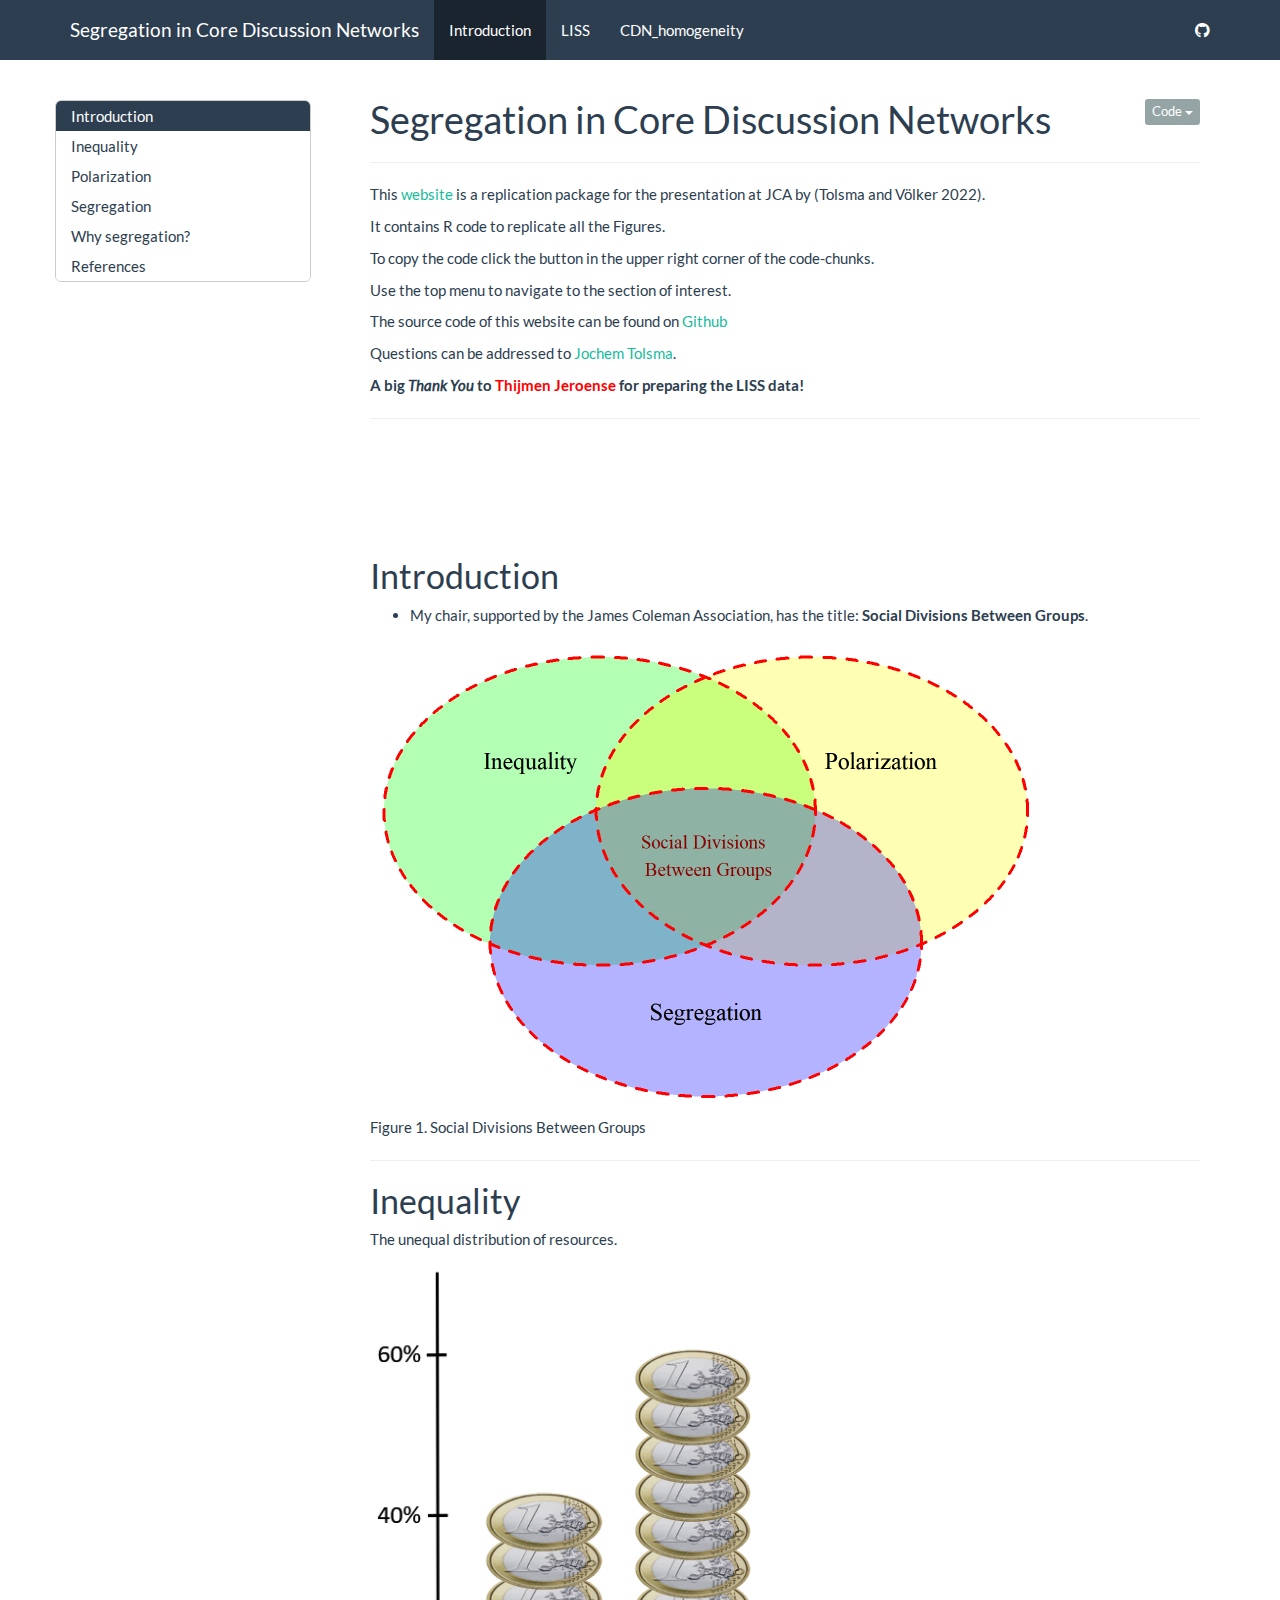
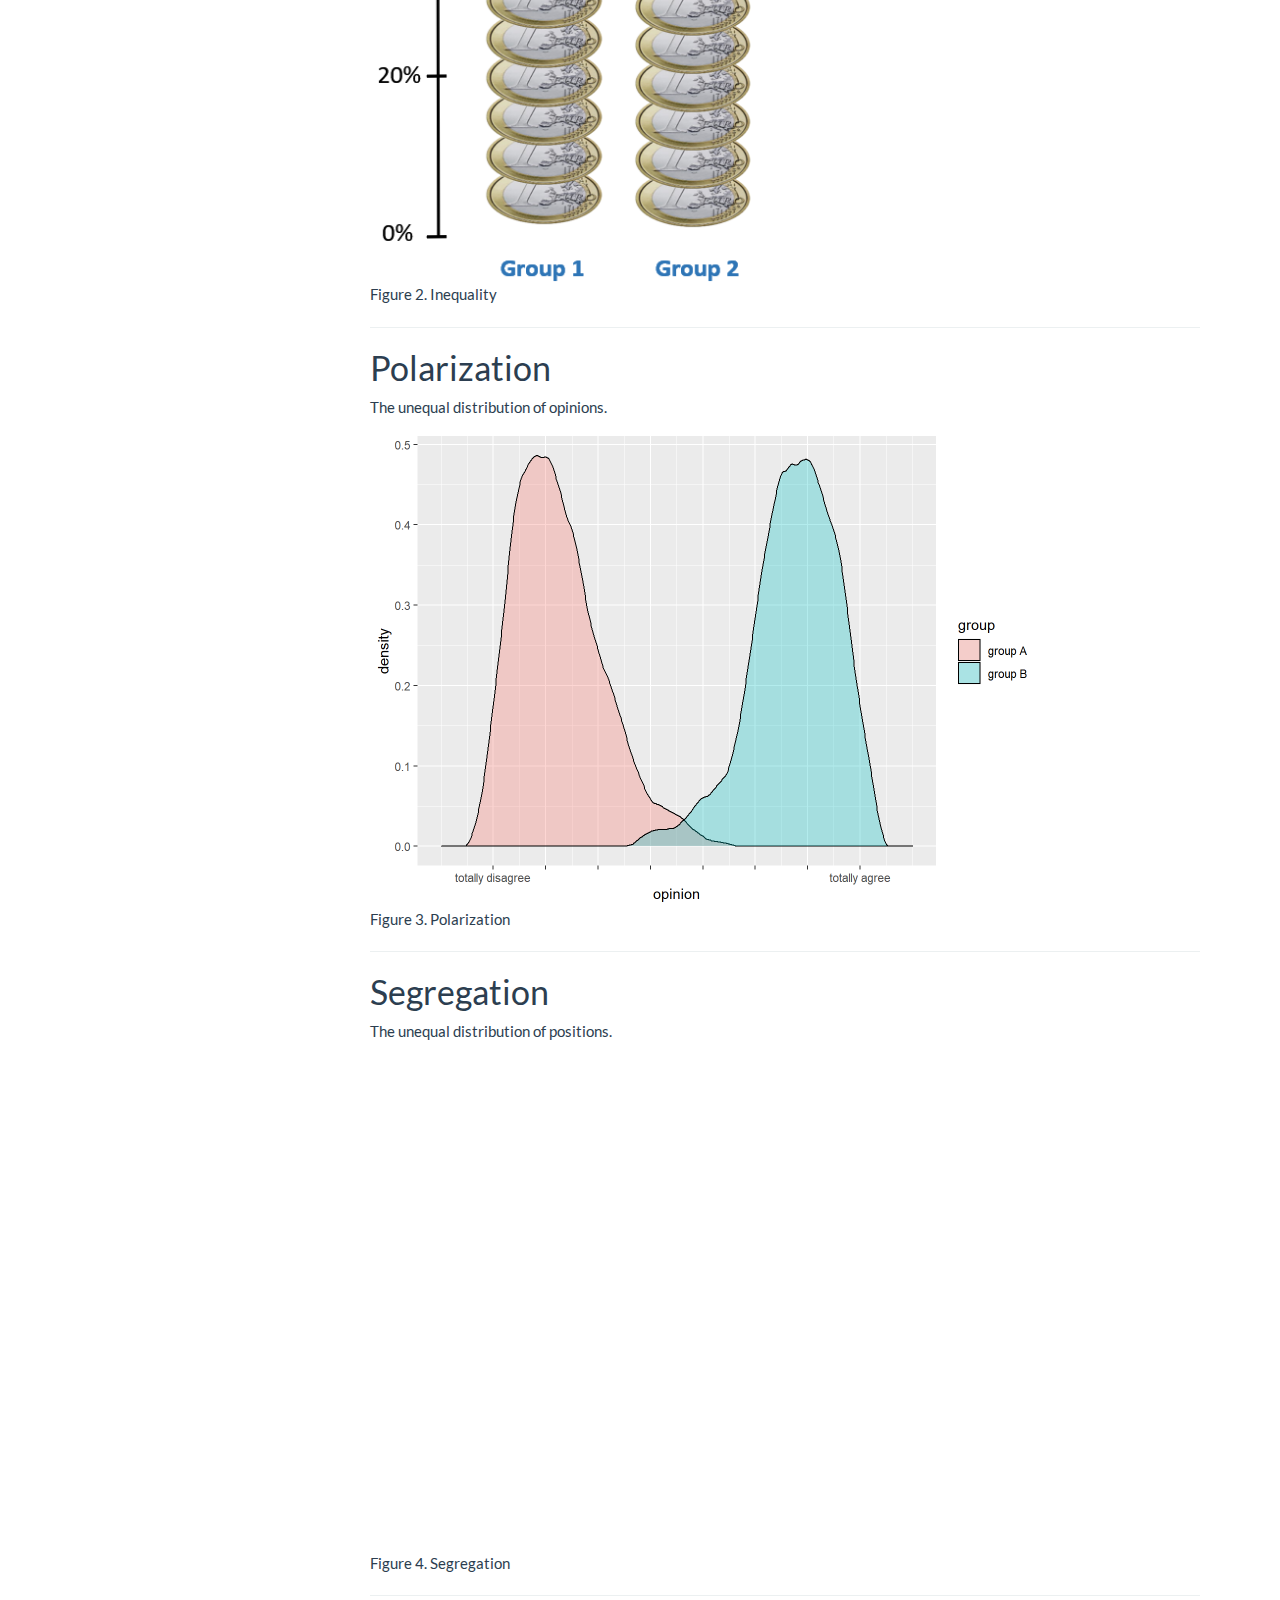
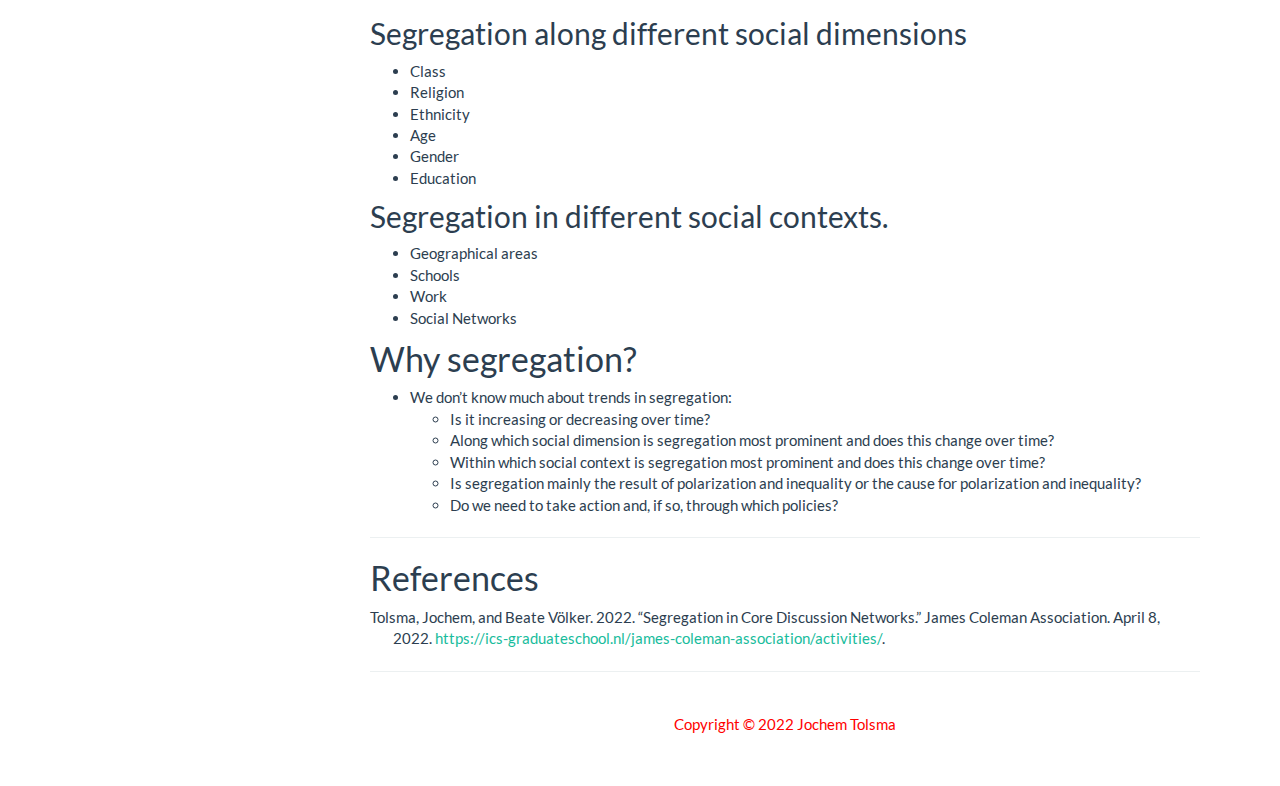
==== commit 5c4d0adb: "full version" ====
--- a/docs/index.html
+++ b/docs/index.html
@@ -41,26 +41,6 @@
 <link href="site_libs/primer-tooltips-1.4.0/build.css" rel="stylesheet" />
 <link href="site_libs/klippy-0.0.0.9500/css/klippy.min.css" rel="stylesheet" />
 <script src="site_libs/klippy-0.0.0.9500/js/klippy.min.js"></script>
-<script src="site_libs/htmlwidgets-1.5.4/htmlwidgets.js"></script>
-<script src="site_libs/rglWebGL-binding-0.108.3/rglWebGL.js"></script>
-<link href="site_libs/rglwidgetClass-0.108.3/rgl.css" rel="stylesheet" />
-<script src="site_libs/rglwidgetClass-0.108.3/rglClass.src.js"></script>
-<script src="site_libs/rglwidgetClass-0.108.3/utils.src.js"></script>
-<script src="site_libs/rglwidgetClass-0.108.3/buffer.src.js"></script>
-<script src="site_libs/rglwidgetClass-0.108.3/subscenes.src.js"></script>
-<script src="site_libs/rglwidgetClass-0.108.3/shaders.src.js"></script>
-<script src="site_libs/rglwidgetClass-0.108.3/textures.src.js"></script>
-<script src="site_libs/rglwidgetClass-0.108.3/projection.src.js"></script>
-<script src="site_libs/rglwidgetClass-0.108.3/mouse.src.js"></script>
-<script src="site_libs/rglwidgetClass-0.108.3/init.src.js"></script>
-<script src="site_libs/rglwidgetClass-0.108.3/pieces.src.js"></script>
-<script src="site_libs/rglwidgetClass-0.108.3/draw.src.js"></script>
-<script src="site_libs/rglwidgetClass-0.108.3/controls.src.js"></script>
-<script src="site_libs/rglwidgetClass-0.108.3/selection.src.js"></script>
-<script src="site_libs/rglwidgetClass-0.108.3/rglTimer.src.js"></script>
-<script src="site_libs/rglwidgetClass-0.108.3/pretty.src.js"></script>
-<script src="site_libs/rglwidgetClass-0.108.3/axes.src.js"></script>
-<script src="site_libs/CanvasMatrix4-0.108.3/CanvasMatrix.src.js"></script>
 <link href="site_libs/font-awesome-5.1.0/css/all.css" rel="stylesheet" />
 <link href="site_libs/font-awesome-5.1.0/css/v4-shims.css" rel="stylesheet" />
 
@@ -469,27 +449,33 @@
 <li>My chair, supported by the James Coleman Association, has the title: <strong>Social Divisions Between Groups</strong>.</li>
 </ul>
 <div class="figure">
-<img src="index_files/figure-html/unnamed-chunk-2-1.png" alt="Fig 1. Social Divisions Between Groups" width="672" />
+<img src="index_files/figure-html/unnamed-chunk-2-1.png" alt="Figure 1. Social Divisions Between Groups" width="672" />
 <p class="caption">
-Fig 1. Social Divisions Between Groups
+Figure 1. Social Divisions Between Groups
 </p>
 </div>
 <hr />
 </div>
 <div id="inequality" class="section level1">
 <h1>Inequality</h1>
-<p>The unequal distribution of resources.</p>
-<iframe src="https://jtolsma.shinyapps.io/Gini2/" height="405" width="720" style="border: 1px solid #464646;" allowfullscreen allow="autoplay">
-</iframe>
+<p>The unequal distribution of resources. <!---
+<iframe src="https://jtolsma.shinyapps.io/Gini2/" height="405" width="720" style="border: 1px solid #464646;" allowfullscreen="" allow="autoplay"></iframe>
+---></p>
+<div class="figure">
+<img src="gini.png" alt="Figure 2. Inequality" width="50%" />
+<p class="caption">
+Figure 2. Inequality
+</p>
+</div>
 <hr />
 </div>
 <div id="polarization" class="section level1">
 <h1>Polarization</h1>
 <p>The unequal distribution of opinions.</p>
 <div class="figure">
-<img src="index_files/figure-html/unnamed-chunk-3-1.png" alt="Fig 2. Opinion polarization" width="672" />
+<img src="index_files/figure-html/unnamed-chunk-4-1.png" alt="Figure 3. Polarization" width="672" />
 <p class="caption">
-Fig 2. Opinion polarization
+Figure 3. Polarization
 </p>
 </div>
 <hr />
@@ -497,9 +483,9 @@
 <div id="segregation" class="section level1">
 <h1>Segregation</h1>
 <p>The unequal distribution of positions.</p>
-<div id="rgl42775" style="width:672px;height:480px;" class="rglWebGL html-widget"></div>
-<script type="application/json" data-for="rgl42775">{"x":{"material":{"color":"#BEBEBE","alpha":1,"lit":true,"ambient":"#000000","specular":"#FFFFFF","emission":"#000000","shininess":50,"smooth":true,"front":"filled","back":"filled","size":3,"lwd":1,"fog":true,"point_antialias":false,"line_antialias":false,"texture":null,"textype":"rgb","texmipmap":false,"texminfilter":"linear","texmagfilter":"linear","texenvmap":false,"depth_mask":true,"depth_test":"less","isTransparent":false,"polygon_offset":[0,0],"margin":"","floating":false,"tag":""},"rootSubscene":13,"objects":{"20":{"id":20,"type":"clipplanes","offsets":[[1],[1],[1],[1],[1],[1]],"normals":"0","flags":512},"21":{"id":21,"type":"points","material":{"lit":false,"size":8},"vertices":"1","colors":"2","centers":"3","ignoreExtent":false,"flags":34816},"22":{"id":22,"type":"lines","material":{"lit":false},"vertices":"4","colors":"5","centers":"6","ignoreExtent":false,"flags":32832},"24":{"id":24,"type":"text","material":{"lit":false,"margin":0,"floating":true,"edge":[0,1,1]},"vertices":"7","colors":"8","texts":[[""]],"cex":[[1]],"adj":[[0.5,0.5,0.5]],"centers":"9","family":[["sans"]],"font":[[1]],"ignoreExtent":true,"flags":33808},"25":{"id":25,"type":"text","material":{"lit":false,"margin":1,"floating":true,"edge":[1,1,1]},"vertices":"10","colors":"11","texts":[[""]],"cex":[[1]],"adj":[[0.5,0.5,0.5]],"centers":"12","family":[["sans"]],"font":[[1]],"ignoreExtent":true,"flags":33808},"26":{"id":26,"type":"text","material":{"lit":false,"margin":2,"floating":true,"edge":[1,1,1]},"vertices":"13","colors":"14","texts":[[""]],"cex":[[1]],"adj":[[0.5,0.5,0.5]],"centers":"15","family":[["sans"]],"font":[[1]],"ignoreExtent":true,"flags":33808},"27":{"id":27,"type":"spheres","material":{},"vertices":"16","colors":"17","radii":[[0.995000004768372]],"centers":"18","ignoreExtent":false,"fastTransparency":true,"flags":32771},"17":{"id":17,"type":"light","vertices":[[0,0,1]],"colors":[[1,1,1,1],[1,1,1,1],[1,1,1,1]],"viewpoint":true,"finite":false},"16":{"id":16,"type":"background","material":{},"colors":"19","centers":"20","sphere":false,"fogtype":"none","fogscale":1,"flags":32768},"18":{"id":18,"type":"background","material":{"lit":false,"back":"lines"},"colors":"21","centers":"22","sphere":false,"fogtype":"none","fogscale":1,"flags":32768},"23":{"id":23,"type":"bboxdeco","material":{"front":"culled","back":"culled"},"colors":"23","axes":{"mode":["none","none","none"],"step":[-1,-1,-1],"nticks":[0,0,0],"marklen":[15,15,15],"expand":[1.02999997138977,1.02999997138977,1.02999997138977]},"draw_front":false,"flags":32769},"19":{"id":19,"type":"subscene","par3d":{"antialias":8,"FOV":30,"ignoreExtent":false,"listeners":13,"mouseMode":{"none":"none","left":"trackball","right":"zoom","middle":"fov","wheel":"pull"},"observer":[0,0,8.47669792175293],"modelMatrix":[[1,0,0,0],[0,0.342020153999329,0.939692616462708,0],[0,-0.939692616462708,0.342020153999329,-8.47669792175293],[0,0,0,1]],"projMatrix":[[3.73205089569092,0,0,0],[0,3.73205089569092,0,0],[0,0,-3.86370277404785,-30.5575160980225],[0,0,-1,0]],"skipRedraw":false,"userMatrix":[[1,0,0,0],[0,0.342020143325668,0.939692620785909,0],[0,-0.939692620785909,0.342020143325668,0],[0,0,0,1]],"userProjection":[[1,0,0,0],[0,1,0,0],[0,0,1,0],[0,0,0,1]],"scale":[1,1,1],"viewport":{"x":0,"y":0,"width":1,"height":1},"zoom":1,"bbox":[-0.999121367931366,0.999927580356598,-0.99917471408844,0.999824941158295,-0.998201251029968,0.99846476316452],"windowRect":[164,187,420,443],"family":"sans","font":1,"cex":1,"useFreeType":false,"fontname":"TT Arial","maxClipPlanes":8,"glVersion":4.6,"activeSubscene":0},"embeddings":{"viewport":"inherit","projection":"inherit","model":"inherit","mouse":"inherit"},"objects":[20,21,17],"parent":13,"subscenes":[],"flags":35584},"13":{"id":13,"type":"subscene","par3d":{"antialias":8,"FOV":30,"ignoreExtent":false,"listeners":13,"mouseMode":{"none":"none","left":"trackball","right":"zoom","middle":"fov","wheel":"pull"},"observer":[0,0,8.47669792175293],"modelMatrix":[[1,0,0,0],[0,0.342020153999329,0.939692616462708,0],[0,-0.939692616462708,0.342020153999329,-8.47669792175293],[0,0,0,1]],"projMatrix":[[3.73205089569092,0,0,0],[0,3.73205089569092,0,0],[0,0,-3.86370277404785,-30.5575160980225],[0,0,-1,0]],"skipRedraw":false,"userMatrix":[[1,0,0,0],[0,0.342020143325668,0.939692620785909,0],[0,-0.939692620785909,0.342020143325668,0],[0,0,0,1]],"userProjection":[[1,0,0,0],[0,1,0,0],[0,0,1,0],[0,0,0,1]],"scale":[1,1,1],"viewport":{"x":0,"y":0,"width":1,"height":1},"zoom":1,"bbox":[-1,1,-1,1,-1,1],"windowRect":[164,187,420,443],"family":"sans","font":1,"cex":1,"useFreeType":false,"fontname":"TT Arial","maxClipPlanes":8,"glVersion":4.6,"activeSubscene":0},"embeddings":{"viewport":"replace","projection":"replace","model":"replace","mouse":"replace"},"objects":[18,23,22,24,25,26,27,17,19],"subscenes":19,"flags":36691}},"crosstalk":{"key":[],"group":[],"id":[],"options":[]},"width":672,"height":480,"context":{"shiny":false,"rmarkdown":null},"buffer":{"accessors":[{"bufferView":0,"componentType":5120,"count":6,"type":"VEC3"},{"bufferView":1,"componentType":5126,"count":1994,"type":"VEC3"},{"bufferView":2,"componentType":5121,"count":1994,"type":"VEC4"},{"bufferView":3,"componentType":5126,"count":1994,"type":"VEC3"},{"bufferView":4,"componentType":5120,"count":4,"type":"VEC3"},{"bufferView":5,"componentType":5121,"count":1,"type":"VEC4"},{"bufferView":6,"componentType":5120,"count":2,"type":"VEC3"},{"bufferView":7,"componentType":5126,"count":1,"type":"VEC3"},{"bufferView":8,"componentType":5121,"count":1,"type":"VEC4"},{"bufferView":9,"componentType":5126,"count":1,"type":"VEC3"},{"bufferView":10,"componentType":5126,"count":1,"type":"VEC3"},{"bufferView":11,"componentType":5121,"count":1,"type":"VEC4"},{"bufferView":12,"componentType":5126,"count":1,"type":"VEC3"},{"bufferView":13,"componentType":5126,"count":1,"type":"VEC3"},{"bufferView":14,"componentType":5121,"count":1,"type":"VEC4"},{"bufferView":15,"componentType":5126,"count":1,"type":"VEC3"},{"bufferView":16,"componentType":5121,"count":1,"type":"VEC3"},{"bufferView":17,"componentType":5126,"count":1,"type":"VEC4"},{"bufferView":18,"componentType":5121,"count":1,"type":"VEC3"},{"bufferView":19,"componentType":5126,"count":1,"type":"VEC4"},{"bufferView":20,"componentType":5121,"count":1,"type":"VEC3"},{"bufferView":21,"componentType":5121,"count":1,"type":"VEC4"},{"bufferView":22,"componentType":5121,"count":1,"type":"VEC3"},{"bufferView":23,"componentType":5121,"count":1,"type":"VEC4"}],"bufferViews":[{"buffer":0,"byteLength":18,"byteOffset":0},{"buffer":0,"byteLength":23928,"byteOffset":20},{"buffer":0,"byteLength":7976,"byteOffset":23948},{"buffer":0,"byteLength":23928,"byteOffset":31924},{"buffer":0,"byteLength":12,"byteOffset":55852},{"buffer":0,"byteLength":4,"byteOffset":55864},{"buffer":0,"byteLength":6,"byteOffset":55868},{"buffer":0,"byteLength":12,"byteOffset":55876},{"buffer":0,"byteLength":4,"byteOffset":55888},{"buffer":0,"byteLength":12,"byteOffset":55892},{"buffer":0,"byteLength":12,"byteOffset":55904},{"buffer":0,"byteLength":4,"byteOffset":55916},{"buffer":0,"byteLength":12,"byteOffset":55920},{"buffer":0,"byteLength":12,"byteOffset":55932},{"buffer":0,"byteLength":4,"byteOffset":55944},{"buffer":0,"byteLength":12,"byteOffset":55948},{"buffer":0,"byteLength":3,"byteOffset":55960},{"buffer":0,"byteLength":16,"byteOffset":55964},{"buffer":0,"byteLength":3,"byteOffset":55980},{"buffer":0,"byteLength":16,"byteOffset":55984},{"buffer":0,"byteLength":3,"byteOffset":56000},{"buffer":0,"byteLength":4,"byteOffset":56003},{"buffer":0,"byteLength":3,"byteOffset":56007},{"buffer":0,"byteLength":4,"byteOffset":56010}],"buffers":[{"byteLength":56014,"bytes":"AQAA/wAAAAEAAP8AAAABAAD/AABFF+4+9axMvujIXL+D7ow+TtEjv06rN781y7A++5Pivu7d\nU79XXu0+yrX8vodfPL9rLgs/5SY/vkV6Ub8Rzc0+03sev/22LL/DsuU+FaIUvhDBYb8yE9Q+\nPQaCvWJwaL+vu+0+7nSJvhYQWL8vz9A+VZmxvt43WL+Yn+Y+wwIDv8NIO7+p554+/E41vpIZ\nb7/6OCE/OuduvnesPb+rZ1c+VKwuv0Q8M78GQlI+SQD8vomOWL9KCOU+GMnGvoVCTr9uKPc+\ntycUvW0BYL9HEuE+2jj3vvviQb/0pXk+tNmevnQ6a792GZA+hRFHvs6OcL96jSo/iLdMvtvs\nN79Go5E+XxC8vluyYr+aYuw+6QjLvpwgS79UF40+3UXZvpbPXL8hiv4+Pg3DvjuRR7/6JME+\nME/6vlRcSb+cmaA+ut84vkulbr9Tv2I+JXEav28jRL9j2hU/yA6rvrQdPb/HJcQ+WeirvkhL\nXL8IUHo+8tn7vhTsVb9V4kc+pVcuv+6sNL9hY0s+L+LlvrkFX78zTqI+8CxzvvoPa789HDc+\np3fmvsf3X7+vsqE+f1Ylv8bwMb/U1h0/CNYEvtjLRr8Tmw8/sGKrvofUQb9GB9c+FsoTvylD\nM7+KRR8/erQRvjkVRb9EnCI/mzdgvgmcPb+Evak+fG/YvtbrV79nRFw+2uPPvtNfY79aJzA/\n2S15visAL78ehsQ+BrEbvhEqab/j5cM+f3iQvlI4Yb/Aikc+TbvNvgIOZb+zjQk/9HQjvrIA\nVL8CsNw+nMmCvoSMXb+4hNU+MIQMv4Z0Ob9cCh8/5iGwvnM9NL9Ej/8+AR6zvVmyXL8r++k+\n3lnAvntlTr9V8Ng+EyQSv2YJNL/BYSs+Tdwqv6zCOb+6MhU/IaIMv4pKGb9jXkA/gKoVv+OX\nnL7f4eY+GdUnv7kNG79Ee80+000mvzRMJb9a0w4/IA8nv4RBA7+B3e0+NkVBv/T17L67peQ+\n8DIrv5wsGL/oCS0/zL0OvwS69r5RjUY/TOGevo64DL+xOyU/Sk8fvy7B4r6DcRs/lCwHv7v9\nF7/wzR4/1e80v28drr7Rhi0/J9mnvqV3KL8JdbM+HnM8v1Y6FL+tvSI/BbwWv/WU/75XmS8/\nokWZvrLJKb947jY/sKjrvirdBr+mN/8+oCsdv8muHL81NiQ/av/nvvV5Hr9gSig/MOiwvppv\nK7+iltU+DBApvwbXH7+SXAg/Z9suvwzd/77d5To/6s3MvmLXDb9w1Aw/RYUnv6HQBL8PwRo/\ndlIAv6l+Hr+uxRs/bt0Jv1I2Fb+daSs/sq7Bvt2hI78Iiy8/QMP7vnFiCb+baCE/tgQnv9NL\n176Mkik/q7IGvxGFCL+IeS4/GbvHvl5/Hr+cgio/YR8fvzId077Yayc/ecDbvoF6H7/mygI/\nCN0zvwma/b5iziQ/g+wsv/gWuL7WGgg/4pQ2v1Ti6b4mUyE/TfcOvw8ZCr/1ttw+6opFv2Rz\n774Eyz4/TAmkvpiwFb/E5hg/3C0Bv8uXH79FZj8/Sb/Ovpf3Br9sEd0+08sjvynBIr+TMcg+\nieIzv30tGL8Fpz4/ipSevnNUF7+fqTo/7yYEv7QI5r4WbCm/Wb3DPjEWJT+ga0y/KC/rPs8z\nxz5Y5Vq/vyncPhRclD6aOjG/59IlP13Uoj6DWk6/YKsUvBh9Fz9kREW/LITrvc17ID9RyzC/\nfwcvPLwgOT+Sslm/y1zuPrwQez4pDVu/3zPSPm5SoT7Oij+//LE1vTl3KT8Ali+/j52JPh4f\nLT9SLyy/7tpQvfb9PD8WT3G/RnHAPXAKpD5WXyu/PkWJPkFcMT97mEq/7C6cPqWeBz9C0Se/\n5okOP0qZAj+IoWu/p/qnPrmdWT4/LGK/qy+wPp6+oj5zJya/wigSP8y1AD9LjWC/eHplPkdz\n2T5IEkC/9JoEP0VW0j4+imy/KqawPk7uKD4SlkG/xywju9iCJz+1vU2/ZKpdvm/mDT8WXzi/\nZ/sTP6hpxD5iD1G/UyTZPv5ryD6cOz2/8wyEPqZFHz9DGCm/pagaP/895D56+ju/I0qfPt90\nGj9qiFm/aLVuPrEb8j7Yok+/dKwlvbFiFT8e6Da/uMYbP8jNsD4U2ke/DzsVP4eqZj4StiG/\nsCoKP0h2Dj/EnES/NS/hPl1Z7j7g+D2/Dr8QP2lWuD6SxDi/xVEAP3ti9D5yrU6/kScJP4FE\nfT5Xjke/KgVHvopwGD9pnUK/JP0XP+cPhz7QXGW/+r6FPgfstz496Ay/uvcrPzjW/T4TWV6/\nHyTgPgfpbT5cKSq/1NGoPqmgKz/cNGa/FGqEPoSjtD6gCV+/hlftu4FK+z4KEEO/ZVUTP2ML\nmD4rHw2/7DkrPz1c/z6DLS2/R9zUPh2fGz+95UK/svpOvBP0JT9Zil6//zCxPqCxtD4RDEq/\nSZuUvSkaHD81gWS/chBzPntBxD5qcFS/FSQFvo3qCj8mfme/HOLQvdNG1D4gxDS/JPAfvRP/\nND8mizC/1MkYPsxoNT8m+ju/fJLJvWfyKz8BTl6/oVdKPhDg6D5Dxi+/KCp7vQp0OT+hS0K/\np6rOvGSQJj9JKDu/JqbpPr/YAT8ILUi/bZakPj25CD/LbDS/vjW9PPeDNT8ns02/06v2va89\nFT/nZla/zvb6PoJKdz7vTGy/cSxLPtK8qD4w516/aHPtPZqy9D6WRi2/9kW0Pmp9JT9CRFC/\nID4OvlmOED8YfWi/G4YzPZQo1T6qAUW/O1ZIvmydGz/0Uj2/dJoSvjtfKD9RATO/MtYvvkmn\nMT+s6mS/g4mHPXGu4j5SuVG/MNW+Pjwj3z6WXFu/ONOfPkcN0j4lMS+/ekGIPszJLT/2/0q/\nraQIP5Jolj5qRmK/Tu/buyVw7z6b6Ui/28MQPs13Gj+vzUu/D8BOvUdhGj9RCUK/0sIUP7S8\nlz6V5jC/qKIFP3P//z5UulS//kFpPXerDT/kY1m/por8uw8uBz80a1K/vgW+Pj803T4YM2O/\n/oyvPmChnT7MATW/P9VSvkkwLT8tVFu/eXPMPj0apz68Myy/yq0gP3qlyD5qASK/mj8dPwtb\n8T6aRZ6+Udw6v+oQHD+0V2U+n90Wv1+3Rj+ohxA+8Xlbv/J1/T5QOGK+D1zyvq9LWj98E4m+\n7P9YvmOdcD84z5i+4cNqvrQtbT89Dzu+Mm2nvuVcbT/oz8I+3lUyv+K0Gz+TiCY+ewvfvq+j\nYj/lhLu+Vc4Av5JiSD9dVrC+SNACv2GeST+Vy9c+uG5Iv8tF6j46Cbg+S2wmv/9hKz9X/a6+\nvKQ8vw9QFT8Ungs+OucAvzVoWj/A02Y+6uoCv+lJVD/VvSs+fnT4voiuWz+lUIE+IMr7vjdS\nVT+kbHW+/WQSvzHZSD+Hfyo/wQMKv4H6Az8eS+A+pgvkvhHlRz97vwu9SWhsv22qwz5S+1W+\nITkyvvZZdj/m9fE+lZxGvwYK1j5BOU6+9vEjv5G8PT9oq749IeHUvpeZZz9zkwW+LY+Fvrne\ndD9iWl6+4VQ/vxq+ID8TGBs+1LKevqdIcD+l15E+xM5Rv3CN/j7w8MK+qxz+vgC7Rz8qQuC8\nYw5Uv6c+Dz+884w9eUwFv6nYWT9ElLc+tunEviPBWT9RiKc9lk3zvuBFYD/hFMA9gRFZv9CR\nBT8qvzG+i8Unv6wvPD8EGeQ9q8Vkv4mW3j7Qzwi+cS65vqc0bD+DNK6+aRBGv/bRCD9aYgc/\nwGE5vzSi4j6ZGig/++Pqvm8+GT9JN1E+/RdUv4p6BT8YUJY9E19tv+UEvD6rT3G+z4Yuvw1O\nMT94WBk/kq/pvjxuKD+Gb+k+IJVUv5L4oz5w0VC+VbTCvp3wZj9FD3y+1YELv5owTT9RfqE9\nbOa7vrpHbT/j0gU/SjNHvw9Jsj7l3nq+zu2Ovv2vbT8Ad9s+LfMrv9avGj9j4Va+9Zuzvoui\naT/TMjM/74oHv6hf9T44x78+04YYv9zeNT9V8tQ+n9JKv9uU5D7ZYeM+ehNDvy1L8T67f6G+\nJ5vkvj1cVj88XY09MQlbv/RTAz8X/SW+ANEUv2ggTD+M5BY+CGZFv8yTHj8lbiC+x44Rv8O8\nTj+4aKc+oSMGvwxWST/A1gY+D5TjvmLUYj+fOo2+emchv7S8OT+knyu+VkJnv7Ihyj4jkZA+\nZe8Pv1r7Rj+SHmM+imoov/w/OD/eHBI+KqSfvrx6cD8aKYS+2C2Kvn56bT+eP507PBXDvo6v\nbD86w22+5GTHvoIsZD+NpUm+RMlAvxy2ID/cZqM+73pZv9cQ1z7FpKy+beDovm8DUz85Idm+\njFMxv0NZFT8oxJk+golYv6q24T7+Boo+Jksov9MjND8GPg09EOrjvjwRZT/kKxA/rrkcv2wV\nDj/poqC+2Fgzv3ASJD+gNiO9J1ABvx20XD+DHQA/j44zvxXuAT8opAQ/Ow4pvzQmCz/DdNC+\nKw0fv05kKz+DKa29BPG9vqO+bD9PMsI+BJdPvzcp5D5vNay9f/xov/q/zz5xk4M9vQJSv913\nET+PEpQ+WkW1vgSvYz+vHI8+pPMkvxo6Nj9fwii9HvJQv9OIEz+nh8q9VRBZv+1VBT8s1aA+\nS3zLvn+4XD+JUTo9hlfXvtL2Zz9zMnG8WNkev3+4SD/drGG+EjvKvh9RZD9XeHu+h7MFv1AQ\nUT8lc4m+S8m1vqI9ZT9bom8+fjkxv6DALj/khzO9cWScvq+Bcz+bjni+yVMIv4+UTz/5s6k+\nrmc+v8WZFD+h1Qs/MF4cv1y8Ej9mJPa+6tbxvsQfPT+4PdA+JXNavzoHpz4O4tU9UXJbvz8X\nAT9NDyw/WgPavtITGz+YK4a+NJ1Evlsdcj9T0Re9AkA1vwiKND/1ZM49M8UYvwnLSz/NIb++\nQg+wvoaTXD9pBVi9JkYqvymvPj8B68K+1wU3v3UiFj9b+wY97erLvheraj8cY70+8m7nvofL\nTz8jQpM+cfDDvlvCYD/KMYY+gTQqv5QQMz8KrFs+xfwsv7qKND8AbKi+aCVNvynP/z5BHGM+\nJpQzv59jLT/7O2o+Pqnkvn5wXT/CWB69f3YKv3UYVz8oZbg+Cqg5v2U5Fj8vJ/Y+C8lIv5+7\nyD7b6+++Y5navsz8RT/LLWC+/B5Zv3wC9z62Nho/RXgJv8EuFz/Nuho/sn0nv1286D5mJbI9\nN04Nv8FNVD8uyGc+9Bdlv73rxD4Xde++U066vmE2Tj/l4AA/dGNMv5siqT7SMU8+cRtDv5tv\nHT/nhGe+k2C2vq8ZaD/jwV88kaZmvwoH3j4CjXK+HiNivlA0cj+ZAJq+hHpGvzUsDj/jutw+\nvQdJv4mH4z4kK4++6Cf/vqwVUj9GDzq9Xfhcv2q8AD9KhjQ+8wIfvz98Qz/JOyw+NgDfvkJi\nYj+uLfA+c6z6vrIpPD+YuAu+tgRHv7YvHT9OJ6y9XwoHvyZrWD/P/2C9MSffvtb5ZT/3IOI+\n7HMzv4RZDz+1mRs/Gmguvx/f0D46bqG+trIMv6INRj+Yn6C9CMtuv4YetD7Ubcc9DUgNvxwG\nVD8EwjM+ehFVv7yaBj9SGgy+5h0Rv5T3Tz8/nVE+nCH1vs+OWj/ByJe+jgsFv3MfTT+fNAS8\npaVAvzOUKD98tQ67Cnldv1VlAD8neOK+4h4Bv8HYPT88IC0/ffT8vq/hCz+btNe+8onivrKq\nSj+GeN8+EXLevs6xST+QWwY/yAcMv6j1Jj8IbOU+mWoBv4LBPD+zECE/nCwfv1nP7j4kkZY+\nvsivvmlZZD8hjeK9/zthv0is7D4zsHM+vhZpvw4jrT4Ha9w+trsyv2ZwEj8y/vA9zVE0v78z\nMz9jgC6+NFZfvwaN6j6/z8c+tp8ovx2vJD80HI0+AGlFvwbtEj9E1k6+/KFUv+/ZBD+sZAU/\nI/cav/MJGj+O7OO+/3onv3yFHD9NeHo/G9FQvp4OCz31SVU/864LvwiXuL13DVg/NpCYPhlf\n5L7b4Dw/XxAsv5R7fz20g38/rlQ0vHYWeD2uzW8/FIZ1vhyUgr5B+38/pw18OwTWOrxYD3M/\n6AaMvqPIHb5eZnE/ljAMvtRamz6ryVg/03/Lvi30tD5Ao3U/tSB7PqXKDb7bDnk/DdUJvUhU\nar4fHz4/sisrv4scGL0n+FM/olL+vvgwhT4/RW8/l6EqvnfSoL7G63c/wFh9PtMk9zwTj2U/\nkFxivb7X4L6U7Cg/bFdAv46eFDwzRGM/5AWyPqZwmr7QXHw/GzwmvvW9ML0jdFk/Dd2JvlNd\n6L6+iHk/+S5gvk+2ND1iC1Q/VVnJvr9UzL5jd2Q/KLXRvkexQT7ySWQ/QP6gvoyepj6FGU8/\nBUvMvpsD3b6nQnc/ww1SPg8FIr6ffGg/FwTCvi45Nr4GlHI/c0Kfvj3clb1cv3o/UeovPiLJ\n1701d3o/a5SBPQqeSb6DvmA/0c6lPnuWtL7gkHs/vwgyvpVZgz0R73o/LlYHPbrdR76j6nw/\nTcW2vRhyAT7RHXo/DUGZvf1hTL4Hw2Q/Cd/fvrrCz70jNXw/1xPLPAXDLT7USW4/EvGrvv21\nEz7cBns/nHs+PjPofj2q2S4/Mdw2v+s7HD6otX4/iuDLPaLVRTwNs2I/VDOsvhwTpD4pNn0/\niRwVvuAKsDw8mXI/MYptPsGwYL6i/nA/6XiEvpekXT4SknQ//roqPhPIeb4YnEs/ZVPmvm8B\n0D5HI2U/swPRvSRB3r7wN18/FLydvtnTwj4pTFA/MbkNvyOqNb4Cs2Y/iQGZvjTDoL5Wdl4/\nXiXzvtBaDr63Elo/JFECvyCu/L1Ha3g/v1jcvUx2XT6zGX0/jkRwvex1DT4AO2s/iqcbPjds\nur73tGg/mzOKPh6Wor7penU/f0CRPk54fbvr61w/Q9OLvSgoAL+qqFE/s/TfvdU0EL/hwn8/\nixKwPMZkGb06HXI/caqgvqg0rL2JKXg/qJp0Pov9aL3A+3s/oYD5vD/4Mb7sznM/9ftwPlWN\nRr70EHo/XYRCPssUyj1eIHM/20dMPBYxoL4A13w/+nidPeO+Cz5MNTU/WlAzv4j0uj3+Z2Q/\nL1vXvr1hKL5hHFI/pRrqvoVdr77fO2Y/hkYtvl9qzr5w+Ck/Nb8+v39ogb2ecV4/8LPPvjMv\nkb5M+lQ/q3GOPsfL9b4LME0/5ZMOv4HpXj4zAnk/Q045Pf8eab5AmGw/4CZkvtDQnj5m8Vo/\nwZWsvS3mAr++3VE/+SrRvhh4zb665Ug/xTedPByYHr9qfmI/ntIDPuJZ5b5IME8/IkSmvuCU\n+r7IoTk/cH8ovz5HTz47zzs/cZIov/HoKz6Wo00/oy3yvlFSub7ZBHw/o7FwvSyGKb4t70A/\n670mv1KUtL1ch3g/dyx1PkP6YrzaJGs/VY6YPQzLxr6l6Fg/MnGXvojb4b6nmGA/8Y4EPc4k\n9b5ktnE/sjGoPv89xzyW9DM/uRcxv6k+Kb4cOHE/SZOlvqQUsj3X02w/2VLFPdkLvL5I7WU/\nVwZOvtkqyL4gfUY/7sUev8bf8728TmM/Dy+zvuDYmD57sTE/LFMuvwQQbz5AGn8/ZSmdvQl7\nCD1CUFc/i/w4PvSGAr9Dkng/oRciPnSSN76KeFo/5rYCv+Kx1r2zrmY/0rVXvrcLwr5K/HY/\nqepTPhI/Jr6MVHE/HsY3PjQDkL4A5Hk/AaBLPMYCXr5VWGs/5ua2vm4EKb5dnGE/PmLMvhmA\ngb6dAUQ/+Q2zPVolI78AXGg/gGlsvdra1L6RLVk/jtz6vo9mTb71n3I/zHr5vevzlr7mX2g/\ngAPQvjHB1r3ZJm4/8aeXvgSgXb4L8nI/m2Whvgdtjzvvtn4/dXadPMgoyT2cGHw//V4pvr7o\nXL1QHmo/b6TFvle8973AE1s/1oGzPnrJwr6sE30/XwoVPj/WHz0Hdmg/83zAvs4ZPT47ekU/\nf8kPvw0nmT51+18/oWOtvhQ5sb7sJXk/dsNePou7lz38cEc/oUEIv5agqT5jdVg/aursvShv\nBb+cf30/YpX3vRNhjr1VsVA/wTMIvyRYar597G0/ngdxvraQkT7ba2I/4cQSvgBc477iYlk/\n1zOivolZ2L5D2Wk/I/XKvigavL2eU1c/osKIPeJlCb84KmI/72exvl11ob6D0kw/sSYGvxB/\nlb4aDHY/0qLAvXbrhD56sVU/K3gIv5VEDT4pMUM/H7wQv04YoT5KDHo/UKEVvuOhID65aR4/\nU+dHv2I/rz1zCj0/gl8Pv+VJwD54N1A/2CWEPg96Bb8FfFg/Futlvo7s976vyns/3DP7u569\nOD4bkmc/zAixvn5dfz5cxHs/rV9ovV8cMD7O+Fo/OXPsvoxWcL4oVzQ/4JUpv2dygj6gunw/\nrJyZvJkJIr4F42g/xs6GvjllpD6q62Y/UvGNvnBoqb4I/0M/DYwjv/Wtmj1mMW4/L7wsPQxf\nur4qt3c/imwjPjInSL6JNUg/LOUWv08wT76/dV8/+Kz5vrOUhDxW/kY/sskRvzvfiD5GVjs/\nx18Qv5vtwz6Fzyc/MVJBvzbVzLu3QVo/kBzGPMqlBb/1Ij8/fcYBvzKO3D4i50o/n38Wv4W6\nJT6EEWE/JLbgPbRp7b4I/Eg/DddXPSf8Hb92kVQ/+8ndvph6sz5XE1Q/Y+/5viydjD6ZalM/\n2etevQOvD78jbEI/tZYlv59Hjr3OmUQ/EHsjv3o7Sb2dP2Q/UarSvkSlQT6S9yY/Qpg1vzbX\niD7geR0/V5RJv9xjIj0ID3k/GWgpPouCJb6IAF4/MsKnvkH+vz7e1Xk/n7ASPlFyKL7Xo38/\nGL9WPLJnUr1Wb20/eUO7Pg6/nr0khn0/8k2hvYvt6T3i9X8/hPqOvGgXBLsnMkg/fXAev/6i\nlr2hdEc/2WQKv+18or4qHHc/fiMRvie3YL4DSD0/iZskv8N3TD7cx0U/IL0gv5X4wL2MiUw/\nukKpvtiZAL8w22Q/pwGYvkzdq77Jwn4/O4i2vGEExL3lY2M/pFunvvJBpT5HGW8/p2q1vt8t\nPb18hHw/8V+DvYz7Gj7cqh8/GJVFvwBt/T2WF08/OYvOvtLw2r4FkGg/+5emvt1Yhr6KJVY/\nhX4HvxI/ET5SGm4/i5O6PiuQPb3GQ1w/Ps+6vlgntr7Oen0/Mjm9PRJY1z2mTUc/mg9aPvoi\nF79tI0M/CJcTv6Gnlj6rXWQ/zPjivWpS4L4dHyw/pcs8v7aVgr1vFl2/XQsBPxXN+TtoYg6/\nZvVSP0ls3D38qGG+3fhfP7DQ3D6WRE6/sQgXP5ikVb3LDTi//x4sP/VrNL6VmFM9Dyp8PxV9\nKL5C1lG/BKASP/+8FjxGETy/3rkhP/FWfb5fSUS/8lIYP9K8dr4IlTe/8E4vPxGzBL7DnWG9\nMmh/P95/I72VJgW/EcFTPwfiWb7CShK/ZHs5P9xKxT4zSFG97Qp/P3Cxjr23YMC++j9RPyWX\n3z5Vowm+yS98P4mn273IRS+/F3o6PyIXz7xwBJ6+sZlwP0vwFb57VSK/wr0+P1m3U77Bu7q9\ncdJ+Pyhe8TyBmAS/jLtaP9khKL0u0Eq/xccVP2B6Mb60xEG/XeIjP0GRBr5jyFu//h4DP4pY\nxzzAiQu+5pV9P4elarwBKJ2+Z6hsP4ysZz7DzB68uPR7P4EFNb65SjG/fmIrPwCQib7Jxfy+\n2BZDP1OA1j4S0pG+4uN0P9BrfL07pTy9uWh7P6s1O7775kO9nlVsP+BDwz5CXl2+FyJ0P6tf\nVr6zLtG+gFdeP3Gtjz4Tpo28h/R/P7ct6jvAhCa/sIQ+P9BzG74DePm9GXh3P4uRZj66uga/\nNMlSP0pgWT5Cr/y+kX5bP3ZxFT4/QuC+4AVmP0G757wfmka+wlNdP4Rc7T7UN3K+EsV0P2ry\nML7cMxu/iFpCPz57cr4ep+U8lJp+P1W9zT0F1wO/uBVbP/niR71qTyS/fD5EP3V3pLxN1cC+\nBnVjP9M1hj5/u1m/X6IGP0xivjumZy8+cRN7Pxeovz3WJ/6+zSlWP99cbT4C9jm/3nUqP+pA\nLr61mf69fbFfP/Cz8D4V1Cw+9wp8P0C0P72tQhe/jc1KP/dRHD4kQKe+hWRvP/WCDD4fQ1s9\nFfF9PzTa6r1naVu/aBn2PgjgPb7BDDC/uEc3P8av9j2+Psu+lKNqP5ksRj352f+9FqJ2P2zT\ncj7e8Am/IeBWP/zSkj0vEAm+IEZ0P3X/iD6YoiO/L3U8PxPMYz6fzyy+UFt7P8r3sD1/5jq/\nu6MtP4Bfqr1KzEe/578fP3JuHT1zEYS+GbBzP5dQKb4cRa06QsB9P9NtB77sgBO/ItE/P/Am\npz6zMIy+HHliPwA2wT6ot7O9Mtp+P2qOED3p1vC+cTxdPwbaNr6rBju/CqsuPxZp3rxJlju/\nDcsoP+ZSLD56JUi+dWNbP7Yj9D6K1T4+Tyt7P04FU71PVi2/b1c2P/RjPT6KajC/oh84Pxb+\ntL3UrUK/4ocgP0jJLD4yI+++melbP8GUVr40J8q9zMN7P9WIGz5AWUK+quhqP/vOsj5lw0o9\nA3J/P51/Mb0yQ7C+IZpuP+aT5z0pGNG9CIVuP5tzsj7lcyy/LlI8P8KakT3Dfpu+G2RzPzMN\nfr23ggq//mVWP7/LnL0DLiC/GKhEP8TUCj49fVy/EQQAP/iYuL3OMvq+wfdTP6TLjD4WRAa/\nsPhAP02wyj7asS+/9g42P0oOHD77ePC+9J1hP1piVL1BkAi/MeNVP3X4Br58mhe/+2FIP6ns\nQz6pRyO/dHU8P2bTZz4SF1e/E9UBP4uaRL7c4Pa+ndteP4JMyb01BaK+SsRyPxBbxDzGHai6\ncFB0P5zsmD4ZTuS+bH5VP61wpj410yO/6WdDP9Vatb1UKwu/E8RWPxMa07yhvzG/pOIxP9vC\nP75KGaQ90EF7Pw04Mj6HCWa+4A13P1QnCj68fm2+Lex3P+jJur3IIrO+9/RrPwh8K75HA0y/\n01MZP1YXob0jnlq/Ns4BP14K771gn0C/G1EgP9sJUT7hLD6/YsUjP0DtST5jdBi/etY9P/kt\nnj6x48S+ME9sP63qy7uqJf2+znpaP97XKD6hJYU8DPt9P3yP/r0Fcxu/0nQ9P0gGlD50B2G+\n4vV4P0rynT1GxZA8iC98PyktL76lP7i9e0FmP2D62j6WxTe/N94xP3E6ND1KaF6/Nyv1Pr4+\nAb6+AB8+4OR8P2KPMbu4cFC/YvcSP9EAsT2GwyK/W15BPzubIr4SqoO+QPZcPzeD3j5mf5S+\n+UttP8y/c76mbh6+dExtP+YArz4jFm2+IFd4P0iolb3XsyG/F8xAP9tcPL5mZmq9cVl9P3zJ\nBr7YCyq/fyg7P5KaH76nPYa8/j1zPwFlnz5z2CO9Ggp/PywtnT0n71k92ZB/P2eRwbzCR6q+\n/ClNP66E/j52snS9Pjd+P0MR0L2Wq7m+OF9lPxg+g75X7qS8hs9wP55urT5PcIe+F5NwPwXG\nXT7DmyG/ccQ7P3gHgT64kCW/YytCP1xopL2N7S0+V9Z6P2uN1z11HAS+Zqt5P3rANz51HE6/\neQsTPx9eF74v0gK/K5FUPw+VYz63OzK+Y+Z6P+vrw728x8i+irBpPy/T6L2++a2+SmZwPx74\nVD0pCkC/mxEkP03EJj6FNQW/d79QPzHbgb4MOVG/cBkQPxqg/L2Gaqg8/dl/P/Zj3rxm05+9\nqANzP+n1mz4YHQm+eqJpP+C+xT7AUeu+Qoo8P+0f/r483QO+8LlqP3Nrwb4QZRC/qIrpPlA2\nML8jnxa/MOlAP3cglr73X+S+H2xJPzhq2r49SRW/gGIsPwmq6L5NXjW9+cxwP/BOrL7V3Zm+\nqblkP2jnqr405QS/5R8nP1U5Db9rbH8+HxVxP/cWZ74Mx8++O6srP4D5Hr/MeZs+8e88PwxC\nGr9++Ye+f741P0D7Jr8AJYC+RzE9P4wdIL8xEFO+W4BuP4Y3mb6W3VM7gWEWP3IsT79CJjS/\nt2bUPhKpE79LYUq+KH80P/xYLr8HE4C+rTg5P+e0JL+XlKO+Yn1iP1rErb6QRQ++ZwE3PyZk\nL78CO12+NYRXP5k3/b68GOC+iNjaPvuASr8FlZ6+WIdoP2nvj74Rr0k9+FQ9PzLYK78m7PI9\nXqRcP7dv/L4LGp8+ibFGP1h1DL/pYhu/IofGPrWWMb9Ii8m+S5gaPxZuMb9Us+S8kxE7P1Od\nLr84FO49dOlIP+3VG7/YIda+B8HrPrRxSL/nTY++6gA/P96oGr8l1OM9nUdVP0+yCr/7J+2+\ngiRXP2oRkL74lRa/kjj6PkDyJL/PAE2/ev3cPqeb1L4Kt5Y+dL5rP9/fgr7l8QS/cBjZPuHx\nPb+zAQO/cpNNPxlbnL5UFkG/A9MCP6ET075SzLK+vq4jP6pcL7+8aD89UvZkP8jD475fTXY+\nLwU+P2UdIL8rxay8bAl3P1Lchb4/HUU+73xvP9Syl77RN8s9HtlwPzftpb4QDhi/jb09P1gs\noL6yqf2+9PX+PmU0Nr/882++1XMcP8OLQb/zfFG+LjggP0ysQL8u4eM9msU/P1EtJ7+rUaO9\nehVtP1vKvL7LVZ+9cdMqPx6gPb/MZqi+TxJkP6VeoL6zQgS9lpFdP/ft/743ZL6+/lciP9WL\nLb+gL9o8lbl3P1JngL5zrji+ERMaP2ApR79GDu6+4HIMPyniMb81mYg+s8QmP6PSNb88VbI9\nyGYbPyA2Sr/RX0s9LHNwP3fgrb5Z1g2/0DgtPwBL+L5+9+29mO9kP8xD3b5nd6C+6C4ZP7rE\nPL+zfQa/H3JKP+PLoL58bNW9o1lzP6m7lb6Ikvq9OmQbP70ESb8ZIwm/KmsfPzr/Eb9xBAm/\nP1D6PqtYML/NHi+/i6WGPnEsLr+AhGY95xpqP2gqzb4r0Au/lWkUP/jLGr/pehA9JDh5P+9Q\nZ76Ujj2/MWfTPhjDB78l6w0+4LlJP/SRGb9+8EC/yYMLPzsbvL6S4Tw+SogsP9YiN78Bdze+\nWIFgP5ZL5L6v9QS/ug0ePyxAF78ugku+T/djP7iP0b5shCG/YKjSPu9iKL+pxQq+30BvPx9o\nqL5+Vju/bc/OPvqGDL8VfSc+BxJoP1JCx77ICgO+YVkgPzzaRL8vU689CIFQP0roEr9FQmc+\nOuljPxd8yr5J96U9Bl16P6rtRL62AqU+ESdrP2RWar7Tmi4+eF53P/+MRb7i6Rm9VfNAPwz4\nJ792Dhq/+7c5P8ICq76X0sq9yvdAP4NNJr+PlPE9+mBnP0WZ0r6hkse+Tm/mPrCtTb9qI4a+\nQqxkP3cLu76KV0C+DXhFP8SoG7+mUzU+EmB4PwhFKb7vv0W/i+7NPpCg+76nIqm+3LkzP36A\nIb8HHJS+yF9QPy73AL+Hvos+KoVOPyktBr962xk9VikaP78mTL8Tei49ig00P1SnNb9SEBS+\nli1dPzXz9r7vzg6/yH/rPj/aML9iGIq6SG9GP0K9Ib/Oyyy/avfBPu0VIr9gMBC/zocpP3kF\n/b4CIyy/ftwqP4TYo74Hm4e+oR5mPxe0sr43Umw+ti06P3F6Jb/ZMP6+f5woP1/AEL9Gk849\nqKN2P7Awfr5Z4hQ+XYQ7PyxCKr/tMdc9mrtyP82Imb4Wa3I+uWBgPxKk1r44FeS9eVB1P5/R\nhr790as+tJxgP/KNr76OB6A9YqQnP9tvQL8i3Sa+YC5UP40FCb8nY0W+cGZWPxblAr9FySK+\nJQc2PyZYL7/E4VQ9dMl6Pz+XRr4xfDi/2eYbPzyoqb7FFQq93jYWP8gdT79mXjm9dkJ5PwbJ\nZL68ORW/NZksP3Yv6L7I9mA+NNpaPzCj8L76xAS/7MouP869A7+9XAS/fMz7Pv9YM79nKwc+\npL47P9a4Kr+eZQi/KyvvPk6kNL/XwbK9FGhWP+gUCr+KwXA9/v4lP2FOQr9Kbxy+cfgxP1nQ\nM78rbyQ9rAgrP2I0Pr8bA9o9w/gtP6HQOb9PL7W+Kt4bP9TANb9XRnK+XjtjP0hRyr6SMOi7\nMbZjP4bs6b7kvkK/FAfmPnnZ777eqvW9FmNAP6sSJr9n2vA928BYPx3YBL+Wpje/IW6cPpZI\nIL/gDT+/pPe0PohiEL/pvgq/Wpk3P2pL4L5bCI2+P8QvP58/LL+Fs6g9Pq9EPzKAIr+h9a2+\n3AAVPy0gPb/y77c+sdhPP0ub676k46++IVJdP0HRu769mx+/y58PPzxnC79TLSO+xEwLP3bf\nUr8gLw08nXkkPy8pRL+4EhW/LVG5PnpaOr8T2mW+rj1HP5wfFr/HBhy/gJE6P7rMn76MkoQ9\nRyl6P30aT77RZnY9Fq1YP5h2B78ftx8+ilVRPyPZDb9y7Qe/Ebg9P9xk0r7PRj2/+JAOPzjB\nwb5N4Xc9WIC9vpRQbb+cAVu+zNpTvlJndL8c7oG8eLcNvy8oVb+m8Mq+v3HLvtzgU7/1ujK+\n2DQSvzFWTb+p+q67JaKsvlwBcb85soq+lFhpvnZsb7+7Ama+uHZmvqi2cr987aC+jVUJv2mA\nSL/pmE++ilvLviQjZb8KA9O+PIjTvrXjT78rIha+kTt9vkIxdb8SH6a+DjAav3C3Or+Y5ee+\nTXW5vuiMUL/bfj6+PD47v83zJ7/LvRO+U3Qcv6g7R79wi/++JO1pvn78Vb+OnA0+VuT7vsgL\nXL9thh8+7WXUvlJ+Zb9JE4G+CPS+vgCYZL/0Eoy++cI2vxwDJb9VrQM+CfTOvlnUZ7/Mrp6+\nwFMYv8zVPb9f/SG+f70jvy2TQL/PcGW+nzFhvmAOc7+a74I97SchvwI8Rr+6aOa90qCJvtfj\ndL/T46W+DjarvnKOYr+xWZy+i31Jvq6Cbr9hnMu9nH28vu2nbL/YV1Y+Zut2vjGZcr8x3ZK+\n6L3avt+AW78gX5i+5C35vn1CUr/Drx26Jz8nv9HQQb//ehK+IRW3vplAbL9TpKq9D4Cqvrtx\ncL+f0ww+g9qPvvwmc7/k44m+8FttviFLb7++2fe+uRMRv7itKr/khZO+R175vgwRU7+i87C+\nve3ivne9U79QhJ2+6bWtvpOSY7+Ck8q+PupXvmXUZL/yvuO+n1bLvkyBTb/QXIW+/rRVvtdR\ncb/QywC/O4KEvmMWU79M5f++VWmDvhLGU7/WfiK+HGXkvtB8Yb96DHq+xHJUvpOAcr/iBsa9\ntZFDvs0Qer+Dt1C746NxvtbEeL+LCAm/rVoavr7DVL+BCc++32AVv1FLNL+94Li+DWIOv6ee\nP7/R9eu+t5sDvxIxOb/cp0i+yVv+vuVvWL/ZoBy+6+8vvxvLNb9THUu+/DiFvvjocb9RFru+\npHyNvueNY79d49O+mX70vpBpRr9oVyE+4NKCvnkxdL/BoBs+mIPpvi56YL+o66c9rKoBv0m7\nW7+rr9C+LSQUv7vWNL9d1RK/PFe1vuYWPb+rdRA85H+/vqBobb+bPtG++FqwvhJeWL+b/Qm/\nZPT9vhRGLr+oUAQ+gJLKvrHFaL/FWgS/LaGivi18S7/WRwu/QBmtvhCWRL9Ach27FGTevruW\nZr/snu++LhPHvtIoS79VksG9vbAVv6VCTr9sLIC+z+PvvlTkWL/uYp+9vWosv+gtPL/rSwi+\nj1umvkezb794HXy+NelKvvPgcr/C0py++e/Yvps5Wr9XTIq73gRzvhWveL/5ZJa88xztvhnY\nYr+glbu+X0havkPdZ7+2xb09+bXPviDIaL+d9za+6MeGvqKycr+8wzC+z9sMv1clUb8iBGy+\n8kGRvuBIbr8nuOu9Lh8kvzQ/Qr+l5va+qkYDv8nUNb98bgW/kwnpvtPPOL8s/w2/yIIxvs1V\nUL9g3qo9w8N/vtn2dr+pp6e+Xq9Jvp6SbL9BKa6+iq4Bv7TRSr/6ifG+m/MAvzhDOb+HIPS+\n0wuovgjAUL9MPoK+ipk8vx1kIL9bt9q+KDcFvuYOZb8vxME8+Ij2vltJYL/L8bG+hMSGvrxj\nZr8HbQc8XJHzvsQqYb+s/uO+YvnpvqEdRb+U8ZO+HL7lvu59WL997ou+PmEnv4+fNL/0xyE9\ns33QvlOYab/4C5G84SDgvsAfZr+4SKK+LtAsvvXsbr/KA56+JxMav02PPL8yAJS+HFgvv+E2\nK79xbF6/ZbXdvi3Edb5xw2e/Kou4Pi8MZr5GM0y/XwgGv/ZGmb7RCDy/8u4Lv+jjzb54XF6/\nfeWTvisjzr60x2C/ee7cvtPuU75JDWC/zEe0PVGM874d9Wu/hAy7vjV2Bb4rJHG/t6SRvVH+\np77XAHa/EElcPsc8Mr5VBGm/fZ+aPdV50L58Zj2/+1AuvdXiK79Q116/5WmCvq+l175HGGW/\n1NZGPhm5zb6XTF+/o0TQPQbq9L5I31+/voLsvklqF77SEEy/ezHlvvN3z763/Xy/MqMUvVgQ\nGL7IaHm/tUW1vbhSVL7WUGq/OaJ+PiQ7or7swEi/fHCVvo8uDL9uMHS/B8KEPvD+Gr44p2q/\nvYSJvveal77Fa0+/vpYmvlwlEL+nSHm/Uqdnvd20Yb7I/za/B7QOv0Et2L5cn0e/o5R7PiJq\nE78A+kq/DO5ZvrctEr9BbVq/KKaSvgsn375kW1i/l0BNvTQ9CL/9KzG/Hbrcvp81FL/7ZVm/\nSNn7vvqmRL4S8kS/v8Upvj3yHb+S1E+/cheoPXb9E78i81W/1C0Mv/HVKL3e3T6/dLalPaZX\nKb/1VW2/wNWVPf84vL4Bl1W/0WxvPiCZ/74gG22/WrcnPbPnv74/nWu/QaeBPfqTxb5kb0+/\n/CzgvtVtx77OU3q/LJIpPXojUr7lK1a/9YNtvqYX/r5hnGi/w1ZHPhonvb4J+WK/qU28vhGY\nj74J+lO/+i0Mv07H9r3uF1m/PbzSPontqr7vW2e/cMPUvh5u0r1QFlS/LmDvvY42DL/x42S/\nVdKHPnbAuL6HqVy/+AeRPUSDAL9op2i/+/WJPt0Xo74sB3W/frBwPuhGLb52gEG/tewMv515\ntb4ENna/FCioPArWi778vHS/5pWoPYcnkL7QeEu/dS4Hv78dmb4YDDi/Iz/Jvr/BEr8W8ze/\n0IgDvyb6774yyz+/VsYnv0dqxL2Rpna/C/KCvgGJor3qHWW/hi6RPnlRsL4Yz2+/GHNlPqqn\nib6lPmO/4/EIvleZ4b7l82e/Yd26vkQ/W77DaF+/X3DoPg4POL6tc0e/LmzbPVAfHr8zTHK/\n3380Pda2o76ZQXm/qn5DPrtV/70EpWq/uqutPrrLWL6VlkC/y0+mvuy7Er9HI3u/erAkvmgV\n3r0zLFG/w5EPv5vbCL6HgFe/NjMAPn9qBr+RXk+/erQRv3ZxEL6USGq/aAXMvlpueL3xeEu/\n4dUovq+CFb/sq0S/2ZlmvXA+I7/raES/WM7pvuCW5r4eQk6/ryyoviFf/L5mA16/1oZcvgjX\n5b7wSFW/AHQ+vgxWBb+Os3W/htHcPVG9hL5Klz6/8FUMvykcw75KDGe/0vmLPslYqr6L8V+/\nL1vMvvOjjL7kyFm/vQptPn+c8b5AoW2/EiraPdJ5tr6DU3O/VPRvPqj8UL7AOXW/AJJuvpG6\nK76YL0+/rJIUv/k5ub0nylm/RlTMvrMcr75f3Ue/EdQQv3Xdh776vEO/XuNnvgB5Gr+Rijq/\npeosv1qd572d/nW/vCNWPe0wi76JLGW/nVKjPiFVn74woGq/jQm8vn5YIr7B8Vq/ymjHPiUG\nr76Biji/SF0sv85WKL7aEHu/NjAKPa0SRb43vV+/Vi0hPZ3+977taj2/7nuYvWMnK7/Saly/\nLczXPpu9kb6KGXi/4a38vYOJWr4THmy/yBAYvrKjtr5OtD+/gQe8vpg7Db8C93C/6HqCPsjT\nYr7YPD6/0aTQvoXgB7/0tEC/e9KHvu47Gr+Mvzm/U2gdvkm2K7/Qdm6/JuryvS0OsL4V6F6/\nwg1Cvj5W6L4/sXO/4ywnvSpym77bA2i/Dk5iPpNvuL7mjme/xVmQPonMo77QoHm/ZzoBvm2t\nOr4NeUK/us5CPU4JJr9/O3G/MREkvid5lr43DVe/iJ8bvs5SBb92FGO/7ic7PtAV2b5jQGa/\nUv1Rvuugxb4iOV2/NOCBPniG3r77aWe/xLa0Psgyd75EKTq/2QLqvgocA7+p33S/o6J6viZS\nIr4rWVy/9uHdPiK+iL5PpUe/+nWIPfBUH783VXM+Mk7cvTYjdz+z390+2KuHvhyEXD9nC/U+\n38slvuHrXD8GxPc+jd19vuvZVj9h6Yq9rA07PYskfz+S9R8/TU9evnX9Pz/VQ7Y+oC/gPIwg\nbz+k0Lk+L6uFPvj9ZD+Sea8+2HkZPkhqbT9EdE49QeysvV/Cfj8+UDg9mkNwPahMfz9ck74+\njkhQPlLUZz/VVyg/j1idvqoWMD/mSM8+wbjQPYufaD+PNuw+sQ2AvoTqWT8veBM/1GIIvgp2\nTj+4LuQ+Gh54vsSdXD8ftIA9pglHPgWaej/yH6o9I26EvlJfdj9H990+nWxBvieRYT+ad+w+\nYx0bva3aYj+4Cdo+oX5lO/SfZz+Lt1A+SIFhvbE6ej8HNzI+zCKRvi1scT/Ocgc/j3EBvtvO\nVj8i7RI/Cw2NvqBrRT8X1kU+NkJSPnSddT+0nHw+2B1hPsqecT+GGBk/RWIEvaMCTT8MVK07\nEthhvWObfz9hUSE/bFu3vphfMD9JmLM+GJpBviLMaj9rj/I9wCsdvpgkez8f7rs+ueJvPbGo\nbT9wRCI+U52wPIK0fD9woC8+BxGgPtYrbz+9EIs9cCj+PfFsfT9FGKI+Oe8cPjmkbz8/UYs+\nzFKGviUCbT9crOo+u1kAvohAYT/TIG0+CQdnvmFAcj8OZfk+9xEdPvUZXD9Ri9Q+g+OAPlzO\nXz902/s+Hk0CPgR+XD9hVQE/2wQpvkjZWD8dgYo+05NlPX8Jdj8MobY9xjJkvhiEeD+C9Js+\nq4cjPh9icD9j8Q4/fl4NvgBqUT9WlgQ/tcK2vmMDRz+WtiI/dXOsvvfVMT9TUYQ9lhyhvYyr\nfj+56q4+fuVHPphZaz/Q1tQ+0OLEvEHAaD+E1FU+wehzviLRcj+LXG4+pSGHvtqfbz9GFlg+\nlcbwvSxreD9fDc8+6otNvq1sZD94uuA9cmuYPgHGcj+olRo90691vqJVeD8f1yg+Dvd9Phxi\ndD9oQCQ+rKmBvTgqfD8GWkw+Mt9LPkGedT+u9YA+jnrLvDmqdz/JrHY+Sj6Vvpz9bD9HuZs+\naaO2Oyfecz+heK48sp8TvmFEfT/lspI+4JQ4Pdf+dD8yboc+qXEwPsDocj9QT6A+YoeJPmwz\naT95H7k+gTuFPUgZbj9aGhK90NsIPvWJfT8dQSG9AuyQPccofz/5ls4+bcqNPVOQaT8iKXs9\nbyuRPYTffj/gSSY/AlB2vg6kOD9uGvU9KUeHvpX+dD+1G9Y+zFzdPDRwaD+rTBI/FziavvNp\nQz9kDEK90FNXPbFbfz+PqwU/tn+Jvls5Tz9TXdE+rhQFvW54aT8hPP88xGNCvuc3ez8optc+\n/mInPgNiZD+Ujre9YznavZ6BfT88xpU+jq8lPqFFcT/7ZxQ/xWIqvuQyTD9gYh4/zzqfvq6x\nOD8WguA9MneDvgLSdT+lpyY+93t6PoqzdD9S0FA9gmSSPewCfz9XEyo/el2LvscyMj8PRBY/\nyXu4vcn4TT9/Nw8/5DyTvrUCRz/KZ8A+v4UMPueeaj9u7a49pBmDvmN/dj86Tq8+LVCzvikx\nXz8gFbU9RsTLvdi4fT81GhA/Mhiwvq9mQD854Ko+NJ0Mvnq/bj9x+mM/FP+DvceP5j7T/WQ/\nH4WTPigGrz5eHE4/rMZNPibbDj/urU8/gTY0viC+Dj/RY2M/VkPovZ7r4z7TeGg/Tdu4PnI/\nWT4sym4/8H2RPVjwtD72iTA/ZKaavvJ+KD+GFXA/UTFmPa9erz5uUU8/M2YavocjET+ez2U/\nRouavTBC3j7dl3I/AmEFO8GDoz7MA0M/ZJiNvvL5FT/DATY/Q1KOPS0lMz+D/EY/xxRfu9YO\nIT96ejk/3NxhvjErJz8R6TI/uws1PvVrMT+D0Cg/Pq10vdvXPz+welE/kkBEvge8Cj/hsiQ/\nLY5OPVSPQz9rxDY/sCAZPav/Mj8sLy0/jjJLPmCONT+gxGA/41oqvrPL5T6K/j4/0VGcvpl8\nFz+Gzio/gbuCPff7PT8nCTw/o2AZPmVvKT+Q7lU/vHUVPgyMBz8ng0s/0xj3vCkcGz/2WWs/\nV9VIPgCkrj4xsy8/ioYyviDCND9nGj4//kCCvBhoKz88qCE/g1kKPhx3Qz/vcDE/g1QCPFSE\nOD9c3Tk/ZfmOvlLfID8vfDY/8fg2vuCdLT8/VCM/XNL8vSeUQj/xeRk/WA0bPksxST+izTI/\nZSKcvle+JT/KqXA/Y7WBPpKeaT4gckY/WgWKPkpDEj/MfT4/mdMJvjiEJz/L6m4/iTlHPhuV\nmj4zMG8/srBVPrTukz4UDEQ/BoNlPnNNGj+8zDk/NUwzPZjALz/DlWM/THSOPp0zuj5NG3A/\nlF+CPjEucT6TqUU/YwrpPZwNID8RA04/A9BqPscsDD/dAXg/pjECvIG/fT46uR0/cXiDvX/4\nSD+XhVI/PmGRPilz/D7lYk4/INkxva0NFz8zTVk/nU+6vWFRBT/wJT8/gsadvackKT/OdnI/\nEs62PSzMnT54+Cs/AVRCvuhONz+UhGQ/E1e5PNR+5j6qakE/GzjOPRe3JT9D4Ug/rjtSvm28\nFT+GS0Q/XzxKvtdbHD/19kI/ah3dPWCWIz8mPkY/Fo/5vUHxHj8Ge0U/R1R+vn/7FT8eIGo/\nZa2SvZLQyz7+mLU9PgEqvSjFfr/vuOQ+3B/EPWG4Y7/fLo++ftf0vKqqdb8mbSM+iq7YPldR\nZL/J1sS+53CcPjwBX7/0tl0+gp2JPtpEcL8DT5u9XX1LPmYker/gP608dKqdPuZ/c78Y1wu8\ndLYJP+bKV7/kLWq9wYSUPi6OdL+zK1K9bGIMPg4+fb8+Qsq9z6B5PnX8dr+aOZs9CT2LPh+W\ndb/Zuy0+CzTbPuA8Y78kfQm/hxAfPtpAVL+z4BO/HGNsPltwSL9BsnA+ofj3vabjdr8LQXA+\nNcWmOpraeL8Y2Ki+xBiJPhfBZ791MKI+mo+JPd00cr+dy1w+vN/ZvX59eL/AHP09RU6QPkiT\nc7+Wf4c+ODCSPrLNa7+U5cO+N3OhPpNRXr/IDP69lXbSPm0zZ79DRko+VKy+PkQkaL/z678+\nkkyAPa7KbL+8/ue+s4yovKEmZL+aiM2+51x4Pfvzab9/33U+sbicOwOCeL8XUja97jUnvoZO\nfL8aVPE9467cPnIFZb+eJMc+WivDPbKTar8Zzhm/1XQqPvgoSL9/S7U9Mwg5PpzDer8zQdo+\nYEUoPStWZ7/MooY+On4Tvvk4dL+14Fe+LsAVviRud78O+P89gbw/PbO1fb9OH8C+hB3Bu/BJ\nbb8kd8a+7TJTPY2da7+2PyW++oMgvvRveb+JWR2+kQpCvTKrfL+3Eoc+jHm2vQTgdb8Hm3q+\n3PGKPnVLbr8/3AM+ytvovcsxfL8yLrA9sq4qvsp0e79V9wE/vNzrPYSTWr/qcxK/e1tKPdWW\nUb9Fwgm810OuPrG0cL+YMza+BL1hPQSFe79AyIC8D0PEPjFpbL+tCK8+9Ef1PgP4Tr/lahi+\n1H8nPIAifb9A5Bu+V/+Lvf5ofL9K2YQ9bEPaPjD6Zr8ptYM+w0CaPgoOa79L8HA+cHOJPg0i\nb79bxhS/UewnPtgOTL9vHt4+faSZPn98Wb/reEC+m+EfPRA9e7/Epq4+ZbblPRvtbr+cdzG+\n7Gz3PhawW7917hS/cfzYPQ1yTr+PRP2+LypMPj6NWL+YDhg+OzdnPnF5dr+FiyK/lHrXPCmp\nRb8wVUo9V609PnpAe78fGRm/DD9dPlCURb+68929lL6/Pjm+a78niIy+Fi/nvUl3dL8hfYc+\nl+GfPpuSab9ntZw+DWnTPfhGcr8NiSe+bz3IPBN5fL9jlmE+RFcJP6mMUL9BsiG/fN4TuxV4\nRr/MBp+8HWV0Pd5+f7/O61+9tLsXvnDJfL9ETaG+t8GPPpUWaL/VCqU+E4UNPgq9b79KLb09\n9ILZvYpzfb9fmyC/TF01PrcgQr8WXKS+g/DdPpeQV78V58Y+Z342PldwZ7+YdTi+Ze0VPtEB\neb9lGJq+lrSWPQtnc7+/iP09jG1HPhUXeb+vtMC9Ru6wPqAEb7/NVKu+934WPhZKbr9eQ5o+\n0S/lvb9qcr/Puza+nxjaPUpper/vth6+kLICPmjJer+2XXo+hgnVPuI2YL/WKOI+xKy+O6eq\nZb8hnAG/6VBbvdpWXL9d4gi/fpgvvAxQWL9vMFC+ZzayPrNHar9FKmC9hPIxPiO3e7/K9ok9\nfTP3Pd6Kfb8xZDo+wfgOPzIuT7+FHr89lPiOvWxBfr93NuC+sVLMPh07Tr+N+yy85O2ePuNW\nc7/3V58+mUS/PrGzX7/NrM+9lDsdvaJ9fr+ssR6//EtRPrzxQb++Z/S+IPFOPoTrWr+g6ci9\nuHa2PIuzfr+/4Ru/cAkpPSnLSr+ZhZm+q5PqPoQ2Vr9BUQa/C7odPg1WVr+RXOm+0a6NPX4s\nY78qfrQ9QUQJPiyvfL/WFQM8RpLUPmriaL/rw/a+C09nPa/WX78CCUK+7nrnPe6web9/ufY+\n3JdhPkscWb+NLRI+7ERiPIBafb8ANd4+R4WnPvTiVr+PGx89dUgMPyPpVb/FzMA+mo5zPtM0\nZb97eKU9O2PhPrbtZL9a9gA/7PYpPggGWb9M3aC+AzPrPWVAcb9Tl7o+W/MFPVk/br/Z5Bm/\n+itsPrjfQ7+nrvA9g4OLPY+gfb978O+8cFP5Pl54X78mIpA9QEguPuqee7/DsDa+p6lJvcyT\ne79800c+DBvMPhNnZb8oRhe/mQMgPtacSr9hzfA+3qOFPQpNYb/+KQS+lAeGPonadL+s41E+\nlmHzO7WOer8+D/E+0Je2Pc2xYL9ZLD8/6Mj7PkJC5T65b/E+er0EP+OZNj81vks/PgfMPj5k\n6T6dZpc+WxflPgkRWD/l7Vw/87QAP4blSr3MV9s+0uKHPnsdXT9b4g8/At0CPyV1Jj9u6lI+\n8ehFP+eUGT/FwtE++ERLP6Lv5T7tPcw+IWE6Pz65Dj/C7So/GdExPwQfiT4xsis/CWLVPuET\nHT93rxc/MQIJP2QhGj8mTrY+bNBZP4jUxT4GJEc/xGMOP764lT5qSI8+/mssP/sjLz/QtYU+\n4eBQP9MLBD+J+lo/9DDVPnzBnT7DDUo/pZWxPkW3AT+SBuU91q8uP1fvOD/9dbs+FGc8P4bK\nET/tM2E+VaFVP5NWAT+hg0c/HZQTP85qez6pJFI/4bLGPhqH1j6QwAE/5gzkPtjwPD+NRF0/\nfTXzPs4uKT52Oxk/npJHP1e/PD7SJTg/qpMJP3Vf4T56e7k+m5VfP6qspj5L1hY/gE4VPzMm\nDz8EHFs+0lkZPzyIRT+WGk8/ejiuPnFn9T7QKtE+DHUHP7BkPj9TBTs+OgH0PgUmXD9IU4k+\n6k9LP0GXCz8Qsq0+Fc4TP8AfPj8vjzM/M/0gP1XHqz4Tbqg+KOy4PhBfXz9Y2Eo/mxQVP+cc\nOj6g/1c/eFDrPhzzjT4rLOg+3f9MPwZayD5mi6Y+Is0/PxSyEz/YNF4/LNTsPvH3OD4jdic/\nQHk3P/iMdz4wNSw/4cyPPsE+Lz99HiQ/px0lPwn11D4UQjs/ZNwnP7uLPz6koPI+myy6PlZQ\nTT97ZhE/FSMWP2bUEz/Qbwg/AuxHP5vCpj5qr7w+5ZozPwkiHD+QsWI+4k4hPxyJPj+G6yU/\nuTsOP9tTBT/Wfiw/SgoNP14a/D6DWTI/f0IsP/Gufj76eZE+BlgQPwCFRj/DtIU+rf1GPyWG\nEj/eOEA/6mgoP1jibz08jE8//tMVP6+lWDwRQpU+grYvP+6PKj98j1M/quPOPq3FyD6F0MI+\nJGDfPjm+UD9VOyA/fI8qP+KQzz6TbDI/VFTRPnbRFj/Fc1Y/H5+qPl2G3T6D+CU/CxMCPwYo\nET8qse8+RMPfPiicRD/Bu+I+9tQ3P7ZwCT9jyeM+CnoyPzbpDz9oXyI/O/ZEP4pcmz1kWB0/\nP4C2PtQkND8i0DQ/388JP1Zg6z563SQ/VnTLPmRaJz/4ORM/1OFOP4Y9Aj579xQ/AVdNP19u\nCT5V0DA/Ok0EP+p+AT/ByQM+mDIePweORj8wggY/JzJTPyAoVT4NTGA/DDT0Pnmpjj0cdig/\nE2I8P49kIz6B1aY9ZA8ZPzEkTD/YPVE/lR6kPhEd9T5l/cw+q18hPzRDKj+JPhU/1H1CPoI7\nSj/XBwY/2oI6Px4l4j6g3iw/9Bg5P3YvFT5gWQE/EGLVPmxyQT9u9fs+6ahKP+9ouT7qlDg/\nIVYRP3pmyz69970+eX1aP6xcuz43IOA+ZTLDPthzUD8tcaE+ZhFAP/jCFD9WWz8/R6AoPwr4\nrz1gaUo/oLDPPp3K6j5aehI/Vf4GPxHNID/ifnE+5goHP8TvUD9gqY8+bNIbPzT9PT+9FOM+\nTsu+PgCsUD+Bs4A+KZQmPw1uNz+ggf0+OQa6PhsJSj8akDk/H1ksP4+WFT7CYzI/eJQHP3Kj\n9z4j0+8+9udUP9KumD5zARs/3PmpPmIqOT+N00Q/HW0IPz7stD627ew+njNNP73ZwT5G/zY/\nZLKHPgqqJT9nqUQ/R+oiPxfYjj0oQ1E/ZUv8Pq68mD78oVQ+63U6PxkpJz9cUcc++lCpPpUV\nXD8nxSk/4orOPsJlIT8X5wU/yrpNP6BYkT54l64+JH9DPx5YDD98kWI/Zo69Pnt/kD7qEMo+\nUA4/Py41CT/fi0U/30ccP6XENj7+uEw/NI8XP1WmzD3uH1g+CjQWP5QjSD8ckiw/wxWTPhU0\nLj8bhHw+nK3ePjG1XT+Fa9k+KNfRPuipTj/ciF0/AvapPkQ3wD4+dQY/qV4xP2v1/D4z5zQ/\ni+MsP0MhWD5Jvl4+MqE6P1klJj/P58k+N8U+P9OpCT8m+Eg/zQwCP4V8tT5vaQ8/3ypPP0kj\nNT5AURQ/bEpwPq/SRz8AhcE+3iATP1jQOT88lgU/X9ssPz91BT+LJ08/3/qVPtphAj+Hb2Q+\nVJ4bP04VQz/467c+VB5TPxau3z7NCgM/r7pBP6Up0D5SxIg+ch0tPxDCLz8A1io9ybJxv+Rg\np74sYlQ9tV5/v1FSQb2Heyg+9oV6v3v5/D1mDBY+hHJtv4IKsL55e/u+P+NLvx6ctL5loTw+\nlRBav7QT+75kObe9XrV6vw3DOT7UX647bm5pvygu0r4dziW+3N15v03VFD4hUpM9oyR+v7dJ\nxb3aGLA93nt7vw4NKr5bO6s9Ibt+v5mLXL2lu4I+YcdEvz4jFr8c1Me+jGFCvwxNBb99Dqi8\n9AdovzkO2L6GDk8++c5vv9NDkr6uYP++oMFBv7A92L65Yvo+UGxSv892lb7P7Xk+8cRGv7W8\nFL8Be30+Ocxyv5vCSr4G46c+1ipuv0wWKL4ATqC+PRpnvyMKl75Joy0+JGN6v36X9z2jfaY+\nAYtovyychr7qysQ+9xFhvz8wkL5qTgO+FxB8vzgD8z2oNUe9Wp5DvxaqJL8yZoW+tMx2v6nu\nVD199fS+2KFNvzSptb7oxJ0+kQBav8Ml2b4+zns+R9t3vw58Pb3zbUq+jtRuv+UTmr52y7a8\nX8J/v7xEGD2pSg09GLI9v76tK7+ml4k+FG12v0ilDD15YKK+PzBLvwPjBL/V9/u+adFQvw6u\nm75IJtw9RVR6vwHqN77U4GY9tUFPvwGTFb92GE8+QBN6vzWhjr2Loea+MjVEv05x6r7PrIE+\ny153v3xXPb13BaQ+bbppv7FTgb5CvBG+xYZyv4/Tkr7z5ZG9bBJ/v2R1Pr3KTCW+ZMl5v7CE\nF74H/dC9HK9XvylnB79GPzO+/Yp6vzz82736iPM+rhNhv3so4LzLm+I+hRJlv3h3bz3yKlo+\nKvc8v5reI78cN0+9TQR/v+Jbkr3ZGwI/jvpbv8+6a70ZkfE9wA9Iv7PXHL9ggci+5olmvydi\nQb5paLs+APZlv4LzeL6+Yhy+Bz9zv08fi74jzqg9sxt/v1kTUDxqV4e9KNJJvyWVHL/T/r++\nL81qv+boCb5LRaq+JGpuv/kgGL7gGwY/WilRv1ymdr7+i7q7p19zv+XInr7gVJ2+9Dlxv/0W\nCL5UDNm+Zj9mv3lK2r1ziQY8/qFnv5D42b7K7Fq+gsl4v+g+y72COn0+m290v7i5KL7BO+Y9\nF0d+v/2p4zx3Bb++yFRiv+QNkL4YHKG+J9lMv8m0Ar8AEfM76sl/v3aTIz1lxw8/68hTv/GC\nUrw5Ud69OdV3v7BCZ75IjB6++UtLv1BzFr/ly8Q82vJSv+noEL/x+4M9ikZ/v7+PHr2u7Ts+\n41dqv8put77glFQ+yRh2v/dhOb5pllC+Qll2v+6QOL4/mx49bmt/v7ZxYb0v8Z8+Jw5Qv4fS\n+75KPmK84Sh8v9siMD4+jTe+LDhvvxuJnb4NR72+QWxjv1Fni74S7g8+wzh4v68GTT48Gaw9\nQL9+vzv1VD3J6yy+xLRsv7DIrr5jdu4+Lythv6QIx73lFWK+d9Fnv3Z9ub4Yau2+JxlEv7Hy\n476tiJ0+Tm1yv/B4vT3XPjG+BUN5v1TYFz6YPyO7Yj08v1x/Lb+oCWU9OXd/v+9HBD1Z2yy+\nRyNAvyWPI7+DqPc+oipdv+aJD75Rs/Q9tXN0v0Mxi74Jpxw+zTtOv7uGEr92WAY+qIZ1v4lz\ngL5aStm+HMNjv6laLL5NRm8+qn5yv3KkYL4czzu+aBFyv9Cdib5uwGQ+ED15v6EhQT098/i9\ntqhUv/QUC79hjx4+lSB4v6rbQz7Jhu4+CwxgvxyUBT7y23Q+z993v7ULlT2XxMG8fkVDvxhv\nJb+q0Qw+WxBxv5JJnb57cOK+SGhgv29DQr7iKLU+tAFIv2WjA78AwCy+omN0v7I6e77oafY+\nCGZgv+A9lTuKjnO+KuJlv0OMvb7caaC+rvdyv+6MBT0SRmY9DnV/vxhOBj3prAG+LEN9v4cz\nlD0l0fa+JfJSv0JsmL4fBN+9fQBdv09T/L4zD2C+SLFzv6uJW77Z3xm+ZgV8vwgrur37ZCQ+\ncwFov+IzyL6OJ58+yppyv5nnlL3IqRc+/3w6v3w7K79Myw69gt94v+VEbb4nagg/WSNVv9Hg\nGr6c9dQ+8kxkvwVLNj6+c1q+6AJ5v1UQu71T4OG8eU1mv5Mh375TqNE+0zFov7o1yb0/zQ4/\nRTxUvzzUHz3GTiI+gKV0vzIrfj5L+eo+yxlcv5lhZb7Qd+Y848Z/v/GV/Lz5ThA/kwpQvzRB\nF76f8vO+RMdEv4eC2r76Y4A9vPF8vyQXEL6cVt+9lRp3v4Awc74zpuu9nnVFv3A+IL/BQhc+\nK197vwZs8j1+ObY+tTFrvwExLz7GBJ++R7Fyv7Tmjb2HLug+SHNhv5BYDD7IG6u+ADdxvy2m\ntLwtR5G9phR/v1RePT336zc9sRM/vxb7Kb8rJ8U+hAZOv8BG574a5Ic+ti49v8eFHr9SoyC9\nSt85vwW/L7+WFPY9CKR4v5BuUj7My48+inp0v+pxw728AUk+zodPvzc3Db/75gG+H0V5v+a7\nQb7OB8c+GN1rv0ZUg7uPF6E+sApvv7ixLr67XRi+gE9lv/Z91r626AS+xxd8v5V47T1ym0w+\ndo14v/keBz4NP1c8BxREv9KNJL/R44w9zU1/vyZ42Dx19og+T1Vzv5vAIb6XLbi9i6hjv3uW\n5b7Scyi8RtVbv4IoA79kuwA/mcFbvz5Fz739v42+Fulmv8Kfqb44sGK9IEdcvyyqAb8BzCo8\nLwt/v+qPr71fspu+G0Zmv1yeoL7e32k+CCltv3JDmb7Z1s08r2R8v/tWKT7zszG+z991v0oB\nX77UmgG+JD16vynSLD5EJMG+ZbJuPi90ZT9V3wa/VkCHvn7QTj+zpQO/w00HP/roLD8ZRwu/\nEzjpPTfPVD+GmQu/EHsQPyqpHj/ILOm+SHA9P3Zt/T4sZRa/33p7vghlRT81RgG/mP45veqn\nXD8LvGe+vxWPPg7gbj9rdSG+PPcGPi2Jej8Pgpq8di68PmYIbj+Jr5W+5HQNP7XPRz/Coye/\npD6GPTG/QD+bD9+9zEnqPjzpYT9IdX++03alPaQKdz85eRW/OUjsPob8Kj9vg4q+m+EBP9pz\nUT8PJPO++w+ZPjDlUz+Dwh2/KHkEPDyaST9/lf2+/ic+P56n5j59z+u+ZJlxvcy6Yj9S68C9\nPGfTPp/oZz/oe+G+QKzlPrAXRz8gnAK/SzW4Phn8Rz/QpMu+TDFAPwsFBz8PkO2+EZQgPz4h\nID9kBD6+dXrfPuRfYT8vDZq+sQ8cPAogdD9eFOy+WNkSP5BQLT8nSIe+3KyJPqocbT8w2BG/\nIDmrPUxNUT9hNI2+AidCP70uFz/Os/G+drGiPh2CUj8dNQC/X8mHvsvsUj+3hKu9StIPP4Wx\nUj8SuxO/+7S+PhAQOj/cVoW+G0k4Pzq2JD/A8vG+nFA8P3WB+D6/6dC+d+NHvN2yaT+uovy+\nm6wuvlpXWj844Bm/lXKhPpH+Oz/Xxaa+1asoP3qWLT+tRQi/RJsGvmcWVj+8GZC9suIaPzYI\nSz+Jp9u+NCDXPfOsZT/nXhG/8VoAPxoeJz+dFxe/D0AYPRdwTj+VUbG+aN8YP6Q3OT/F0B+/\nINAYvv5NRD/hjhO/vBm/PkgZOj+U/Oa+tRtpvt/oXD/v7MO9711JPsPNeT+ZA529ceeKPrCd\ndT/ubSK/gTklPs6CQT9f/4y+yNLtPn93Vz+zaMK+9M0GP8S3Qj9WKAi/3uDVPpuTPD9yyfC+\nsHFBPYmZYT9I8t++q/B1PrPZXT9CJDG+gFUXP9CsST9bOiW+SlrJPjy4Zz8jzwm+55EHPpNl\nez8wKgC/W71dPWssXT+BbiK+lOSVPlFkcT/Jv6u+rWvSPvoBWT/jBlu+CoEuPzEgMz/0w+e+\neVt4vK08ZD8ECwa/o5KbPlDCSz8GA2q+r2AHvHU3eT9odQG/27gCPjJsWj8oARC/pueRvvOv\nRj/Q5BC/KHpEvvNATT9xDJG9c1cHP3KKWD/5kUu+AQO/PlIAaD8/ZAC/xy9cPrGGVj+PD8O+\nwfZ9PuUEZD+ga8W+8V9ovcvBaz+jKaG+PGHWPTiBcT8C26a+418yP2mUIz9Kkxm/V8GlvY/E\nSz97w3a+GkzhPnFzXT8FqWm+mr8kPZAIeT8yHOS+PIKUPpbTWD+Z+my+2UvZPhQaYD/Y0aS+\nkzloPidRaz9Rf+6+D33dveLUYD9wwBS/5DhXvtdHST/J/ga/P0ScPZGiWD876QS/ZJJZPrbs\nUz+UKC2+HsauPneybD/K0cC93wgHP1YmWD9lmZq+TdOZPkadZz914g2/odcZP45vEz+AVO2+\neEo5P8TZAj9rlzu+vcuUPmVrcD+kpSG/MH0CPqvPQz+1hRS/yW4LP8gIGz8qgyK/G5qpPsyz\nMj9UvcK+mhzKvWloaz99TAa/itFfvqmjUj9XQl++pNlAPjgldT9q/uy+x4k5PwenAj8tNpm9\nBNMNPwlDVD//P+K+EhsqPmOtYT/Bpyq9gw7cPhDnZj+UX8C+tPUGvtDUaj8bM7e9rsb6PiID\nXj+ZL4y+H0oUvg9pcz/7X5e+4TFBP6HxFT+Dw/i+O3YOPwqKLD9vE0m+lxDvPnq6XD9Ep8K+\nwy70PlffSj98ayK+k35EPfJ1fD/Oeue+ql9ovVHhYz9hGti+qcwLP5k/OT/rWfK+vss0P1/H\nBj952SG/jyEbPjSEQj9KdG2/gN6OvoKDfj4nR3u/uPyUvVMLNT5ln0+/VYsVv6pZAT1EZ2i/\nQk7SPqf7rL26UUC/6uMjv0FnJD4OpW2/mQ++vorQrzzB3m6/9H2yvm0OtT1U2G2/IP9mvTQp\nuz4hHXW/FIFWvepDkT5Q0ja/z0Ahv0ZUnD7Krny/vqQJPhd6sz0+m16/FtVkvk954T7RM0m/\nqJEPvzJKhT6hAHS/hfaAvu2fKz7PU1a/iscLv+Xo+jzi0n2/zy6JvdFy5D3np1+/gKz0PpQ6\nu71SS2m/2g28vjuGPj5NIlO/Eyj5vrx+kz70mFS/oQG7vlBd1z5nInO/K5WQvsRPCj76j2e/\n9Hh1vqCKtD4flWe/pITTvjq/1j2x53a/G9IzPiQbSj5xsz+/tRIYvxZ5lj4nNH6/WhCovY9h\nrr2zIli/lT3svo6Oiz6MxGy/jHTDvfp3vD71S1m/LnfEvoo1uj7OskC/N4govxy3/Dq15ze/\nTSYfvy7Unz6G1Xy/vBwYPpBlTT1rxn+/44gjvZHUULxHBHy/uqkzvqPFHjw7w3O/vXALvg0C\njD5ZAXy/oactPj5lQL0nl36//C/TvVrpmDxmrjm/WRYvvwiVoD3bzGK/Q6qXvom5tj7Eq2S/\n/+qmvsp+nj4SaHK/AW6jvg0yHr1JU3S/xcmOvp822j0NyGq/fTdqvlAnpz4GFHm/JQbUvVJr\nUz6x3Hi/glUEvptdSD4DjWW/duDhPoCGFT2NdHi/AepBvSf2cT5u+H2/oNr7PTsU1DwzQHC/\nXhZZO6LNsD4LWne/McV0vTxcgD4lMl+/LFy/vm8Moj6mG3i/XJBvPvVJnj0IG2y/5sDFPmd7\nazzsmlu/LNy/vuwTtD6N9Xe/Hft4PopVVb2uoHW/Jc6MvoM3ez34UHq/b5wrPg3RAD6bxnW/\nb8tsvpFIIT74BWG/VP3zvtzxhjz1JW6/gx2Cvp97hz5dJFa/K5DNvkbyvj6gPmG/XjBrvpgD\n1T7Tu0q/mZDqvuavzj5ZtW+/lU2rPmiU2b3skne/+aJWPqi4Ez7X7mq/Q+gDvvpnwD68pju/\nJxAHv6bT2z4wsGa/5PKwvn8Ihj5wgH+/L49KvW+eGz3R6Ee/9XEPv1RcjT5Y3mi/83Mbvvn3\nxT5dyX2/MfCoveb80D3jO2e/Z+ORvq5EpD6Thlm/Z0jzvk79aT4Y5Em/NoLYvuWI5D5yR3O/\n+ghUvosJbj4KcFu/hI//vjjxAT5GGDS/EOkuv/hTSD7Co3S/he+HPpC1Aj7N+HK/67tSvo0i\ndD7MDzy//lEqvxo5CD6K0Hi/EopSPr0t6j37Jmi/rzw+vuyxwT7etXq/RSB1PY/PRT68J2G/\n1yfyPu9uV72Ld2u/XZK+vgl8/j30HEC/WrnMvl25Bj92pWG/VVqovhWZrT58QXq/7zU5Pogj\n3T3rGlC/ZaQUvwcLOT0MCX+/pckjPamenT1cEn+/SQ+euxn4rT2LoGm/TEHNPkJVpD3iDlu/\nBwyfvsDm0z5Xn0y/UUjsvsEPxT5GoXO/Da2Vvg+ewD1iOHu/e4oSPhqXAz4GcFy/5Vz5vpGM\nFT6YIXW/O4OMvrnLtD2VAny/1DL0PVRfBD65VXa/f4yKPirj7zzFHWa/NYTbPhQmub3BAHe/\nP5KBvor3kL00GUS/vDwOv2+HpT5sBn6/kzzUvdVai71050S/q5Ajv5hnVrzWeHm/gd1UPowE\nrb1wgHy/aH0YPulYkL35uVe/YD4HvwfB1D3jM3C/o6WdPm9FIT7IKnu///scvmpw8T1jlXm/\nA3hJvhS/1D0B332/60fmO7iWAz6Lk2a/ybXbPjwfiz1pyXq/7DEmvpgV8j0m02C/hX+KvjXv\nyT6SlXu/kifwvVdvEj5oiHG/pQepPnSP7TxWoXu/oTotPs4ZlL2wjmm/PBvOvoFBmT1EJuM+\nYgf8vra4P7/suwo/bSoRv3TLHr+QeUC/IWKJPpktGj9dEx4+1OwKv8dcUz+nQnE/2tSSvoQp\nML6Xi9y+EellP0nttb3kDbO+f4ZVP9Rt2r6Y5+29OJDEvieBar+TSHu/IWsBvlW9Er5Gw6s+\nmZfIvY3bbz9TQD8/GKo9PhpvIz/LQHG9ekc3PB6Kf79uVzM/TciVPgegJj+MfyM+WsBkv7XU\n1r78Lw6/mquWPjsbRz8ZK36/NRzsvWPG/rwAAAEBAAABAQAAAQEAAAEBAAABAQAAAQEAAAEB\nAAABAQAAAQEAAAEBAAABAQAAAQEBAAABAAABAQEAAAEAAAEBAAABAQEAAAEAAAEBAAABAQEA\nAAEAAAEBAAABAQEAAAEAAAEBAAABAQAAAQEBAAABAAABAQAAAQEAAAEBAAABAQAAAQEAAAEB\nAAABAQAAAQEAAAEBAAABAQAAAQEAAAEBAQAAAQAAAQEAAAEBAAABAQAAAQEAAAEBAAABAQAA\nAQEAAAEBAAABAQAAAQEAAAEBAAABAQAAAQEAAAEBAAABAQAAAQEAAAEBAAABAQAAAQEAAAEB\nAAABAQAAAQEAAAEBAQAAAQAAAQEAAAEBAAABAQAAAQEAAAEBAAABAQAAAQEAAAEBAAABAQAA\nAQEAAAEBAAABAQAAAQEAAAEBAAABAQAAAQEBAAABAAABAQAAAQEAAAEBAAABAQAAAQEAAAEB\nAAABAQAAAQEAAAEBAAABAQAAAQEAAAEBAAABAQAAAQEAAAEBAAABAQAAAQEAAAEBAAABAQAA\nAQEAAAEBAAABAQAAAQEAAAEBAQAAAQEAAAEAAAEBAAABAQAAAQEAAAEBAAABAQEAAAEAAAEB\nAAABAQAAAQEAAAEBAAABAQAAAQEAAAEBAAABAQAAAQEAAAEBAAABAQAAAQEAAAEBAQAAAQAA\nAQEBAAABAAABAQAAAQEAAAEBAAABAQAAAQEBAAABAAABAQAAAQEAAAEBAAABAQAAAQEAAAEB\nAAABAQAAAQEAAAEBAAABAQAAAQEAAAEBAAABAQAAAQEAAAEBAAABAQAAAQEAAAEBAAABAQAA\nAQEAAAEBAAABAQEAAAEAAAEBAAABAQAAAQEBAAABAAABAQEAAAEAAAEBAAABAQAAAQEBAAAB\nAAABAQAAAQEAAAEBAAABAQAAAQEAAAEBAAABAQEAAAEAAAEBAAABAQAAAQEAAAEBAAABAQAA\nAQEAAAEBAQAAAQAAAQEAAAEBAAABAQAAAQEAAAEBAAABAQAAAQEAAAEBAAABAQAAAQEAAAEB\nAAABAQAAAQEAAAEBAAABAQAAAQEAAAEBAAABAQAAAQEAAAEBAAABAQAAAQEAAAEBAAABAQAA\nAQEAAAEBAAABAQAAAQEAAAEBAAABAQAAAQEAAAEBAAABAQAAAQEAAAEBAAABAQAAAQEAAAEB\nAAABAQAAAQEAAAEBAAABAQAAAQEBAAABAAABAQAAAQEAAAEBAAABAQAAAQEAAAEBAAABAQAA\nAQEAAAEBAAABAQAAAQEAAAEBAAABAQAAAQEAAAEBAAABAQEAAAEAAAEBAAABAQAAAQEAAAEB\nAQAAAQAAAQEAAAEBAAABAQAAAQEAAAEBAAABAQAAAQEAAAEBAAABAQAAAQEAAAEBAAABAQAA\nAQEAAAEBAAABAQAAAQEAAAEBAAABAQAAAQEAAAEBAAABAQAAAQEAAAEBAAABAQAAAQEAAAEB\nAAABAQAAAQEAAAEBAAABAQAAAQEAAAEBAAABAQAAAQEAAAEBAAABAQEAAAEBAAABAAABAQAA\nAQEAAAEBAAABAQAAAQEAAAEBAQAAAQAAAQEAAAEBAAABAQAAAQEAAAEBAQAAAQAAAQEAAAEB\nAAABAQAAAQEAAAEBAAABAQAAAQEAAAEBAAABAQEAAAEAAAEBAAABAQAAAQEAAAEBAAABAQAA\nAQEAAAEBAAABAQAAAQEAAAEBAAABAQAAAQEAAAEBAQAAAQAAAQEAAAEBAAABAQAAAQEBAAAB\nAAABAQAAAQEAAAEBAAABAQAAAQEAAAEBAAABAQAAAQEBAAABAAABAQAAAQEAAAEBAAABAQAA\nAQEAAAEBAAABAQAAAQEAAAEBAAABAQEAAAEAAAEBAAABAQAAAQEBAAABAAABAQAAAQEAAAEB\nAAABAQAAAQEBAAABAAABAQAAAQEAAAEBAAABAQAAAQEBAAABAAABAQEAAAEBAAABAQAAAQEA\nAAEBAAABAQAAAQEAAAEBAAABAQAAAQEAAAEBAAABAQAAAQEAAAEBAAABAQAAAQEAAAEBAAAB\nAQAAAQEAAAEBAAABAQAAAQEAAAEBAAABAQAAAQEAAAEBAAABAQAAAQEAAAEBAAABAAABAQEA\nAAEBAAABAQAAAQEAAAEBAAABAQAAAQEAAAEBAAABAQAAAQEAAAEAAAEBAQAAAQEAAAEBAAAB\nAQAAAQEAAAEBAAABAQAAAQEAAAEBAAABAQAAAQEAAAEAAAEBAQAAAQAAAQEBAAABAQAAAQEA\nAAEBAAABAQAAAQEAAAEBAAABAQAAAQEAAAEBAAABAQAAAQEAAAEBAAABAAABAQEAAAEBAAAB\nAQAAAQEAAAEBAAABAQAAAQEAAAEBAAABAQAAAQEAAAEBAAABAQAAAQAAAQEBAAABAQAAAQEA\nAAEBAAABAQAAAQEAAAEBAAABAQAAAQEAAAEAAAEBAQAAAQEAAAEBAAABAQAAAQEAAAEBAAAB\nAAABAQEAAAEBAAABAQAAAQEAAAEBAAABAQAAAQEAAAEBAAABAAABAQEAAAEBAAABAQAAAQEA\nAAEBAAABAQAAAQEAAAEBAAABAQAAAQEAAAEBAAABAQAAAQAAAQEBAAABAQAAAQEAAAEBAAAB\nAQAAAQAAAQEAAAEBAQAAAQEAAAEBAAABAQAAAQEAAAEBAAABAAABAQEAAAEBAAABAQAAAQEA\nAAEBAAABAQAAAQAAAQEBAAABAQAAAQEAAAEBAAABAQAAAQEAAAEBAAABAQAAAQEAAAEBAAAB\nAQAAAQEAAAEBAAABAQAAAQEAAAEBAAABAQAAAQEAAAEBAAABAQAAAQEAAAEBAAABAQAAAQEA\nAAEBAAABAQAAAQEAAAEBAAABAQAAAQEAAAEBAAABAQAAAQEAAAEBAAABAQAAAQEAAAEBAAAB\nAAABAQEAAAEBAAABAQAAAQEAAAEBAAABAQAAAQEAAAEBAAABAQAAAQEAAAEBAAABAQAAAQEA\nAAEBAAABAQAAAQEAAAEBAAABAQAAAQEAAAEBAAABAQAAAQEAAAEBAAABAQAAAQEAAAEAAAEB\nAAABAQAAAQEAAAEBAAABAQAAAQEAAAEBAAABAQAAAQEAAAEBAAABAQAAAQEAAAEBAAABAQEA\nAAEAAAEBAAABAQAAAQEBAAABAAABAQAAAQEAAAEBAAABAQAAAQEAAAEBAAABAQAAAQEAAAEB\nAAABAQAAAQEAAAEBAAABAQAAAQEAAAEBAQAAAQAAAQEAAAEBAAABAQAAAQEAAAEBAAABAQEA\nAAEAAAEBAAABAQAAAQEAAAEBAAABAQAAAQEAAAEBAAABAQAAAQEAAAEBAAABAQEAAAEBAAAB\nAAABAQAAAQEAAAEBAAABAQAAAQEAAAEBAAABAQAAAQEAAAEBAAABAQEAAAEAAAEBAAABAQAA\nAQEAAAEBAAABAQAAAQEAAAEBAQAAAQAAAQEAAAEBAQAAAQAAAQEAAAEBAQAAAQAAAQEAAAEB\nAAABAQAAAQEAAAEBAAABAQEAAAEBAAABAAABAQAAAQEAAAEBAAABAQAAAQEBAAABAAABAQAA\nAQEAAAEBAAABAQAAAQEAAAEBAAABAQAAAQEAAAEBAAABAQAAAQEAAAEBAAABAQAAAQEAAAEB\nAAABAQAAAQEAAAEBAQAAAQAAAQEAAAEBAAABAQAAAQEAAAEBAAABAQAAAQEAAAEBAAABAQAA\nAQEAAAEBAAABAQAAAQEAAAEBAQAAAQAAAQEAAAEBAAABAQAAAQEAAAEBAAABAQAAAQEAAAEB\nAAABAQAAAQEAAAEBAAABAQAAAQEAAAEBAAABAQAAAQEAAAEBAAABAQAAAQEAAAEBAAABAQAA\nAQEAAAEBAAABAQAAAQEAAAEBAAABAQAAAQEAAAEBAQAAAQAAAQEBAAABAAABAQAAAQEAAAEB\nAAABAQAAAQEBAAABAAABAQAAAQEBAAABAAABAQAAAQEBAAABAAABAQAAAQEAAAEBAQAAAQAA\nAQEAAAEBAAABAQAAAQEAAAEBAAABAQAAAQEAAAEBAAABAQAAAQEAAAEBAAABAQAAAQEAAAEB\nAAABAQAAAQEAAAEBAAABAQAAAQEAAAEBAAABAQAAAQEAAAEBAAABAQAAAQEAAAEBAQAAAQAA\nAQEAAAEBAAABAQAAAQEAAAEBAAABAQAAAQEAAAEBAQAAAQAAAQEAAAEBAAABAQAAAQEAAAEB\nAAABAQAAAQEAAAEBAAABAQAAAQEAAAEBAAABAQAAAQEAAAEBAAABAQAAAQEAAAEBAAABAQAA\nAQEAAAEBAAABAQEAAAEAAAEBAAABAQAAAQEAAAEBAAABAQAAAQEAAAEBAAABAQAAAQEAAAEB\nAAABAQAAAQEAAAEBAAABAQAAAQEBAAABAAABAQAAAQEAAAEBAAABAQAAAQEAAAEBAAABAQAA\nAQEAAAEBAAABAQAAAQEAAAEBAAABAQAAAQEAAAEBAAABAQAAAQEBAAABAAABAQAAAQEAAAEB\nAAABAQAAAQEAAAEBAAABAQAAAQEAAAEBAAABAQAAAQEAAAEBAAABAQAAAQEBAAABAAABAQAA\nAQEBAAABAAABAQAAAQEAAAEBAQAAAQAAAQEAAAEBAAABAQAAAQEAAAEBAAABAQAAAQEAAAEB\nAAABAQAAAQEAAAEBAAABAQAAAQEAAAEBAAABAQAAAQEAAAEBAAABAQAAAQEAAAEBAQAAAQAA\nAQEAAAEBAAABAQEAAAEAAAEBAAABAQAAAQEAAAEBAAABAQEAAAEAAAEBAAABAQAAAQEAAAEB\nAAABAQAAAQEBAAABAAABAQAAAQEAAAEBAAABAQAAAQEAAAEBAAABAQAAAQEAAAEBAAABAQAA\nAQEAAAEBAAABAQAAAQEAAAEBAAABAQEAAAEAAAEBAAABAQAAAQEAAAEBAAABAQAAAQEAAAEB\nAAABAQAAAQEAAAEBAAABAQAAAQEAAAEBAAABAQAAAQEAAAEBAAABAQEAAAEAAAEBAAABAQAA\nAQEAAAEBAAABAQAAAQEAAAEBAAABAQAAAQEAAAEBAAABAQAAAQEAAAEBAAABAQEAAAEAAAEB\nAAABAQAAAQEAAAEBAAABAQAAAQEAAAEBAAABAQAAAQEAAAEBAAABAQAAAQEAAAEBAAABAQAA\nAQEAAAEBAAABAQAAAQEAAAEBAAABAQAAAQEAAAEBAAABAQAAAQEAAAEBAAABAQAAAQEAAAEB\nAQAAAQAAAQEAAAEBAAABAQAAAQEAAAEBAAABAQAAAQEAAAEBAQAAAQEAAAEAAAEBAAABAQAA\nAQEAAAEBAAABAQAAAQEAAAEBAAABAQAAAQEAAAEBAAABAQAAAQEBAAABAQAAAQEAAAEBAAAB\nAAABAQEAAAEBAAABAQAAAQEAAAEBAAABAQAAAQEAAAEBAAABAQAAAQEAAAEBAAABAQAAAQEA\nAAEBAAABAQAAAQEAAAEBAAABAQAAAQEAAAEBAAABAQAAAQEAAAEBAAABAQAAAQEAAAEBAAAB\nAQAAAQEAAAEBAAABAQAAAQEAAAEBAAABAQAAAQEAAAEBAAABAQAAAQEAAAEAAAEBAQAAAQEA\nAAEBAAABAQAAAQEAAAEBAAABAQAAAQEAAAEBAAABAQAAAQAAAQEBAAABAQAAAQEAAAEBAAAB\nAQAAAQEAAAEBAAABAQAAAQEAAAEBAAABAQAAAQEAAAEBAAABAQAAAQEAAAEBAAABAAABAQEA\nAAEBAAABAQAAAQAAAQEBAAABAQAAAQEAAAEBAAABAQAAAQEAAAEBAAABAQAAAQEAAAEBAAAB\nAAABAQEAAAEBAAABAQAAAQEAAAEBAAABAQAAAQEAAAEBAAABAQAAAQEAAAEBAAABAQAAAQEA\nAAEBAAABAQAAAQEAAAEBAAABAQAAAQEAAAEBAAABAQAAAQEAAAEBAAABAAABAQEAAAEBAAAB\nAQAAAQEAAAEBAAABAQAAAQEAAAEBAAABAQAAAQEAAAEAAAEBAQAAAQEAAAEBAAABAQAAAQAA\nAQEBAAABAQAAAQAAAQEAAAEBAAABAQEAAAEAAAEBAAABAQAAAQEAAAEBAAABAQAAAQEAAAEB\nAAABAQAAAQEAAAEBAAABAQAAAQEAAAEBAAABAQAAAQEAAAEBAAABAQAAAQEAAAEBAAABAQAA\nAQEAAAEBAAABAQAAAQEAAAEBAQAAAQAAAQEAAAEBAQAAAQAAAQEAAAEBAAABAQAAAQEAAAEB\nAAABAQAAAQEAAAEBAAABAQAAAQEAAAEBAAABAQAAAQEAAAEBAAABAQAAAQEAAAEBAAABAQAA\nAQEAAAEBAAABAQAAAQEBAAABAAABAQAAAQEAAAEBAAABAQEAAAEAAAEBAAABAQAAAQEAAAEB\nAAABAQAAAQEAAAEBAAABAQAAAQEAAAEBAAABAQAAAQEAAAEBAAABAQAAAQEAAAEBAAABAQAA\nAQEAAAEBAAABAQAAAQEAAAEBAQAAAQAAAQEBAAABAAABAQAAAQEAAAEBAAABAQAAAQEAAAEB\nAAABAQAAAQEAAAEBAAABAQAAAQEAAAEBAAABAQAAAQEAAAEBAAABAQEAAAEAAAEBAAABAQAA\nAQEAAAEBAAABAQAAAQEAAAEBAAABAQAAAQEAAAEBAAABAQAAAQEBAAABAAABAQAAAQEAAAEB\nAAABAQEAAAEAAAEBAAABAQAAAQEAAAEBAAABAQAAAQEAAAEBAAABAQAAAQEAAAEBAAABAQAA\nAQEAAAEBAAABAQAAAQEAAAEBAAABAQAAAQEAAAEBAAABAQAAAQEAAAEBAAABAQAAAQEAAAEB\nAAABAQAAAQEAAAEBAQAAAQAAAQEAAAEBAAABAQEAAAEAAAEBAAABAQAAAQEAAAEBAAABAQAA\nAQEAAAEBAAABAQAAAQEAAAEBAAABAQAAAQEAAAEBAAABAQAAAQEBAAABAAABAQAAAQEAAAEB\nAAABAQAAAQEAAAEBAAABAQAAAQEBAAABAAABAQAAAQEAAAEBAAABAQEAAAEAAAEBAQAAAQAA\nAQEAAAEBAQAAAQAAAQEAAAEBAAABAQAAAQEAAAEBAAABAQAAAQEAAAEBAAABAQAAAQEAAAEB\nAAABAQAAAQEAAAEBAAABAQAAAQEAAAEBAAABAQAAAQEAAAEBAAABAQAAAQEAAAEBAAABAQAA\nAQEAAAEBAAABAQAAAQEAAAEBAAABAQAAAQEAAAEBAAABAQAAAQEAAAEBAAABAQAAAQEAAAEB\nAAABAQAAAQEBAAABAQAAAQAAAQEAAAEBAAABAQAAAQEAAAEBAAABAQAAAQEAAAEBAAABAQAA\nAQEAAAEBAAABAQAAAQEAAAEBAAABAQAAAQEAAAEBAAABAQAAAQEAAAEBAAABAQEAAAEAAAEB\nAAABAQAAAQEAAAEBAAABAQAAAQEBAAABAAABAQAAAQEAAAEBAAABAQAAAQEAAAEBAAABAQAA\nAQEAAAEBAAABAQAAAQEAAAEBAAABAQAAAQEAAAEBAAABAQAAAQEAAAEBAAABAQAAAQEAAAEB\nAAABAQAAAQEAAAEBAAABAQEAAAEAAAEBAAABAQAAAQEAAAEBAAABAQAAAQEAAAEBAAABAQAA\nAQEAAAEBAAABAQAAAQEAAAEBAAABAQAAAQEAAAEBAAABAQEAAAEAAAEBAAABAQEAAAEAAAEB\nAAABAQAAAQEAAAEBAAABAQAAAQEAAAEBAAABAQAAAQEAAAEBAAABAQAAAQEAAAEBAAABAQEA\nAAEAAAEBAAABAQAAAQEAAAEBAAABAQAAAQEAAAEBAAABAQAAAQEAAAEBAAABAQEAAAEAAAEB\nAAABAQAAAQEAAAEBAQAAAQAAAQEAAAEBAAABAQAAAQEAAAEBAAABAQAAAQEAAAEBAAABAQAA\nAQEAAAEBAAABAQAAAQEAAAEBAQAAAQAAAQEAAAEBAAABAQAAAQEBAAABAQAAAQAAAQEAAAEB\nAAABAQAAAQEAAAEBAAABAQAAAQEAAAEBAAABAQAAAQEAAAEBAAABAQAAAQEAAAEBAAABAQAA\nAQEBAAABAAABAQAAAQEAAAEBAAABAQAAAQEAAAEBAAABAQAAAQEAAAEBAAABAQAAAQEAAAEB\nAQAAAQEAAAEAAAEBAAABAQAAAQEAAAEBAAABAQAAAQEAAAEBAAABAQAAAQEAAAEBAAABAQAA\nAQEAAAEBAAABAQAAAQEAAAEBAAABAQEAAAEAAAEBAAABAQAAAQEAAAEBAAABAQAAAQEAAAEB\nAAABAQAAAQEAAAEBAAABAQEAAAEAAAEBAAABAQAAAQEAAAEBAQAAAQAAAQEAAAEBAAABAQAA\nAQEAAAEBAAABAQAAAQEAAAEBAAABAQAAAQEAAAEBAAABAQEAAAEBAAABAQAAAQEAAAEAAAEB\nAQAAAQEAAAEBAAABAQAAAQEAAAEBAAABAQAAAQEAAAEBAAABAQAAAQEAAAEBAAABAQAAAQEA\nAAEBAAABAQAAAQEAAAEBAAABAQAAAQEAAAEBAAABAQAAAQEAAAEBAAABAQAAAQEAAAEBAAAB\nAQAAAQEAAAEBAAABAQAAAQEAAAEBAAABAQAAAQEAAAEBAAABAQAAAQAAAQEBAAABAQAAAQEA\nAAEBAAABAQAAAQEAAAEBAAABAAABAQAAAQEBAAABAQAAAQEAAAEAAAEBAQAAAQEAAAEBAAAB\nAQAAAQEAAAEBAAABAQAAAQEAAAEBAAABAQAAAQAAAQEBAAABAQAAAQEAAAEBAAABAQAAAQEA\nAAEBAAABAQAAAQEAAAEBAAABAQAAAQAAAQEBAAABAQAAAQEAAAEAAAEBAQAAAQEAAAEBAAAB\nAQAAAQAAAQEBAAABAQAAAQEAAAEBAAABAQAAAQEAAAEBAAABAQAAAQAAAQEBAAABAQAAAQEA\nAAEBAAABAQAAAQEAAAEBAAABAQAAAQAAAQEBAAABAQAAAQAAAQEBAAABAQAAAQEAAAEBAAAB\nAQAAAQEAAAEBAAABAAABAQEAAAEAAAEBAQAAAQEAAAEBAAABAQAAAQEAAAEBAAABAQAAAQEA\nAAEBAAABAQAAAQEAAAEBAAABAQAAAQEAAAEBAAABAQAAAQEAAAEBAAABAQAAAQEAAAEBAAAB\nAQAAAQEAAAEAAAEBAAABAQEAAAEBAAABAQAAAQEAAAEAAAEBAQAAAQEAAAEBAAABAAABAQAA\nAQEBAAABAQAAAQEAAAEBAAABAQAAAQAAAQEBAAABAAABAQEAAAEBAAABAQAAAQEAAAEBAAAB\nAQAAAQEAAAEBAAABAQAAAQEAAAEBAAABAQAAAQEAAAEAAAEBAQAAAQEAAAEBAAABAQAAAQEA\nAAEBAAABAQAAAQEAAAEBAAABAQAAAQEAAAEBAAABAQAAAQAAAQEBAAABAQAAAQEAAAEAAAEB\nAQAAAQEAAAEBAAABAQAAAQEAAAEBAAABAQAAAQEAAAEBAAABAQAAAQEAAAEBAAABAQAAAQEA\nAAEBAAABAAABAQEAAAEAAAEBAQAAAQEAAAEBAAABAQAAAQEAAAEAAAEBAQAAAQEAAAEBAAAB\nAAABAQEAAAEBAAABAQAAAQEAAAEBAAABAQAAAQEAAAEBAAABAQAAAQEAAAEBAAABAQAAAQEA\nAAEBAAABAQAAAQEAAAEBAAABAQAAAQEAAAEBAAABAQAAAQEAAAEBAAABAQAAAQEAAAEBAAAB\nAQAAAQEAAAEBAAABAQAAAQEAAAEBAAABAQAAAQEAAAEBAAABAQAAAQEAAAEBAAABAQAAAQEA\nAAEBAAABAQAAAQEAAAEBAAABAQAAAQAAAQEBAAABAQAAAQEAAAEBAAABAQAAAQAAAQEBAAAB\nAQAAAQEAAAEBAAABAQAAAQEAAAEBAAABAQAAAQEAAAEAAAEBAQAAAQEAAAEBAAABAQAAAQAA\nAQEBAAABAQAAAQEAAAEBAAABAQAAAQEAAAEBAAABAQAAAQAAAQEBAAABAAABAQEAAAEBAAAB\nAAABAQEAAAEBAAABAQAAAQEAAAEAAAEBAAABAQEAAAEBAAABAQAAAQEAAAEBAAABAQAAAQEA\nAAEBAAABAAABAQEAAAEBAAABAQAAAQEAAAEAAAEBAQAAAQEAAAEBAAABAQAAAQEAAAEAAAEB\nAQAAAQEAAAEBAAABAQAAAQAAAQEBAAABAQAAAQAAAQEBAAABAAABAQEAAAEBAAABAQAAAQEA\nAAEAAAEBAQAAAQEAAAEBAAABAQAAAQEAAAEBAAABAQAAAQEAAAEAAAEBAQAAAQEAAAEAAAEB\nAQAAAQEAAAEBAAABAQAAAQEAAAEBAAABAQAAAQEAAAEBAAABAQAAAQEAAAEBAAABAQAAAQEA\nAAEBAAABAQAAAQEAAAEBAAABAAABAQEAAAEBAAABAQAAAQEAAAEBAAABAQAAAQEAAAEAAAEB\nAQAAAQEAAAEBAAABAQAAAQEAAAEBAAABAQAAAQEAAAEBAAABAQAAAQEAAAEBAAABAQAAAQEA\nAAEBAAABAQAAAQEAAAEBAAABAQAAAQEAAAEBAAABAQAAAQAAAQEBAAABAQAAAQEAAAEAAAEB\nAAABAQAAAQEAAAEBAAABAQEAAAEAAAEBAAABAQAAAQEBAAABAAABAQAAAQEAAAEBAAABAQEA\nAAEBAAABAQAAAUUX7j71rEy+6Mhcv4PujD5O0SO/Tqs3vzXLsD77k+K+7t1Tv1de7T7Ktfy+\nh188v2suCz/lJj++RXpRvxHNzT7Tex6//bYsv8Oy5T4VohS+EMFhvzIT1D49BoK9YnBov6+7\n7T7udIm+FhBYvy/P0D5VmbG+3jdYv5if5j7DAgO/w0g7v6nnnj78TjW+khlvv/o4IT86526+\nd6w9v6tnVz5UrC6/RDwzvwZCUj5JAPy+iY5Yv0oI5T4Yyca+hUJOv24o9z63JxS9bQFgv0cS\n4T7aOPe+++JBv/SleT602Z6+dDprv3YZkD6FEUe+zo5wv3qNKj+It0y+2+w3v0ajkT5fELy+\nW7Jiv5pi7D7pCMu+nCBLv1QXjT7dRdm+ls9cvyGK/j4+DcO+O5FHv/okwT4wT/q+VFxJv5yZ\noD663zi+S6Vuv1O/Yj4lcRq/byNEv2PaFT/IDqu+tB09v8clxD5Z6Ku+SEtcvwhQej7y2fu+\nFOxVv1XiRz6lVy6/7qw0v2FjSz4v4uW+uQVfvzNOoj7wLHO++g9rvz0cNz6nd+a+x/dfv6+y\noT5/ViW/xvAxv9TWHT8I1gS+2MtGvxObDz+wYqu+h9RBv0YH1z4WyhO/KUMzv4pFHz96tBG+\nORVFv0ScIj+bN2C+CZw9v4S9qT58b9i+1utXv2dEXD7a48++019jv1onMD/ZLXm+KwAvvx6G\nxD4GsRu+ESppv+Plwz5/eJC+Ujhhv8CKRz5Nu82+Ag5lv7ONCT/0dCO+sgBUvwKw3D6cyYK+\nhIxdv7iE1T4whAy/hnQ5v1wKHz/mIbC+cz00v0SP/z4BHrO9WbJcvyv76T7eWcC+e2VOv1Xw\n2D4TJBK/Zgk0v8FhKz5N3Cq/rMI5v7oyFT8hogy/ikoZv2NeQD+AqhW/45ecvt/h5j4Z1Se/\nuQ0bv0R7zT7TTSa/NEwlv1rTDj8gDye/hEEDv4Hd7T42RUG/9PXsvrul5D7wMiu/nCwYv+gJ\nLT/MvQ6/BLr2vlGNRj9M4Z6+jrgMv7E7JT9KTx+/LsHivoNxGz+ULAe/u/0Xv/DNHj/V7zS/\nbx2uvtGGLT8n2ae+pXcovwl1sz4eczy/VjoUv629Ij8FvBa/9ZT/vleZLz+iRZm+sskpv3ju\nNj+wqOu+Kt0Gv6Y3/z6gKx2/ya4cvzU2JD9q/+e+9Xkev2BKKD8w6LC+mm8rv6KW1T4MECm/\nBtcfv5JcCD9n2y6/DN3/vt3lOj/qzcy+YtcNv3DUDD9FhSe/odAEvw/BGj92UgC/qX4ev67F\nGz9u3Qm/UjYVv51pKz+yrsG+3aEjvwiLLz9Aw/u+cWIJv5toIT+2BCe/00vXvoySKT+rsga/\nEYUIv4h5Lj8Zu8e+Xn8ev5yCKj9hHx+/Mh3TvthrJz95wNu+gXofv+bKAj8I3TO/CZr9vmLO\nJD+D7Cy/+Ba4vtYaCD/ilDa/VOLpviZTIT9N9w6/DxkKv/W23D7qikW/ZHPvvgTLPj9MCaS+\nmLAVv8TmGD/cLQG/y5cfv0VmPz9Jv86+l/cGv2wR3T7TyyO/KcEiv5MxyD6J4jO/fS0YvwWn\nPj+KlJ6+c1QXv5+pOj/vJgS/tAjmvhZsKb9ZvcM+MRYlP6BrTL8oL+s+zzPHPljlWr+/Kdw+\nFFyUPpo6Mb/n0iU/XdSiPoNaTr9gqxS8GH0XP2RERb8shOu9zXsgP1HLML9/By88vCA5P5Ky\nWb/LXO4+vBB7PikNW7/fM9I+blKhPs6KP7/8sTW9OXcpPwCWL7+PnYk+Hh8tP1IvLL/u2lC9\n9v08PxZPcb9GccA9cAqkPlZfK78+RYk+QVwxP3uYSr/sLpw+pZ4HP0LRJ7/miQ4/SpkCP4ih\na7+n+qc+uZ1ZPj8sYr+rL7A+nr6iPnMnJr/CKBI/zLUAP0uNYL94emU+R3PZPkgSQL/0mgQ/\nRVbSPj6KbL8qprA+Tu4oPhKWQb/HLCO72IInP7W9Tb9kql2+b+YNPxZfOL9n+xM/qGnEPmIP\nUb9TJNk+/mvIPpw7Pb/zDIQ+pkUfP0MYKb+lqBo//z3kPnr6O78jSp8+33QaP2qIWb9otW4+\nsRvyPtiiT790rCW9sWIVPx7oNr+4xhs/yM2wPhTaR78POxU/h6pmPhK2Ib+wKgo/SHYOP8Sc\nRL81L+E+XVnuPuD4Pb8OvxA/aVa4PpLEOL/FUQA/e2L0PnKtTr+RJwk/gUR9PleOR78qBUe+\ninAYP2mdQr8k/Rc/5w+HPtBcZb/6voU+B+y3Pj3oDL+69ys/ONb9PhNZXr8fJOA+B+ltPlwp\nKr/U0ag+qaArP9w0Zr8UaoQ+hKO0PqAJX7+GV+27gUr7PgoQQ79lVRM/YwuYPisfDb/sOSs/\nPVz/PoMtLb9H3NQ+HZ8bP73lQr+y+k68E/QlP1mKXr//MLE+oLG0PhEMSr9Jm5S9KRocPzWB\nZL9yEHM+e0HEPmpwVL8VJAW+jeoKPyZ+Z78c4tC900bUPiDENL8k8B+9E/80PyaLML/UyRg+\nzGg1Pyb6O798ksm9Z/IrPwFOXr+hV0o+EODoPkPGL78oKnu9CnQ5P6FLQr+nqs68ZJAmP0ko\nO78mpuk+v9gBPwgtSL9tlqQ+PbkIP8tsNL++Nb0894M1PyezTb/Tq/a9rz0VP+dmVr/O9vo+\ngkp3Pu9MbL9xLEs+0ryoPjDnXr9oc+09mrL0PpZGLb/2RbQ+an0lP0JEUL8gPg6+WY4QPxh9\naL8bhjM9lCjVPqoBRb87Vki+bJ0bP/RSPb90mhK+O18oP1EBM78y1i++SacxP6zqZL+DiYc9\nca7iPlK5Ub8w1b4+PCPfPpZcW784058+Rw3SPiUxL796QYg+zMktP/b/Sr+tpAg/kmiWPmpG\nYr9O79u7JXDvPpvpSL/bwxA+zXcaP6/NS78PwE69R2EaP1EJQr/SwhQ/tLyXPpXmML+oogU/\nc///PlS6VL/+QWk9d6sNP+RjWb+mivy7Dy4HPzRrUr++Bb4+PzTdPhgzY7/+jK8+YKGdPswB\nNb8/1VK+STAtPy1UW795c8w+PRqnPrwzLL/KrSA/eqXIPmoBIr+aPx0/C1vxPppFnr5R3Dq/\n6hAcP7RXZT6f3Ra/X7dGP6iHED7xeVu/8nX9PlA4Yr4PXPK+r0taP3wTib7s/1i+Y51wPzjP\nmL7hw2q+tC1tPz0PO74ybae+5VxtP+jPwj7eVTK/4rQbP5OIJj57C9++r6NiP+WEu75VzgC/\nkmJIP11WsL5I0AK/YZ5JP5XL1z64bki/y0XqPjoJuD5LbCa//2ErP1f9rr68pDy/D1AVPxSe\nCz465wC/NWhaP8DTZj7q6gK/6UlUP9W9Kz5+dPi+iK5bP6VQgT4gyvu+N1JVP6Rsdb79ZBK/\nMdlIP4d/Kj/BAwq/gfoDPx5L4D6mC+S+EeVHP3u/C71JaGy/barDPlL7Vb4hOTK+9ll2P+b1\n8T6VnEa/BgrWPkE5Tr728SO/kbw9P2irvj0h4dS+l5lnP3OTBb4tj4W+ud50P2JaXr7hVD+/\nGr4gPxMYGz7Usp6+p0hwP6XXkT7EzlG/cI3+PvDwwr6rHP6+ALtHPypC4LxjDlS/pz4PP7zz\njD15TAW/qdhZP0SUtz626cS+I8FZP1GIpz2WTfO+4EVgP+EUwD2BEVm/0JEFPyq/Mb6LxSe/\nrC88PwQZ5D2rxWS/iZbePtDPCL5xLrm+pzRsP4M0rr5pEEa/9tEIP1piBz/AYTm/NKLiPpka\nKD/74+q+bz4ZP0k3UT79F1S/inoFPxhQlj0TX22/5QS8PqtPcb7Phi6/DU4xP3hYGT+Sr+m+\nPG4oP4Zv6T4glVS/kvijPnDRUL5VtMK+nfBmP0UPfL7VgQu/mjBNP1F+oT1s5ru+ukdtP+PS\nBT9KM0e/D0myPuXeer7O7Y6+/a9tPwB32z4t8yu/1q8aP2PhVr71m7O+i6JpP9MyMz/vige/\nqF/1PjjHvz7Thhi/3N41P1Xy1D6f0kq/25TkPtlh4z56E0O/LUvxPrt/ob4nm+S+PVxWPzxd\njT0xCVu/9FMDPxf9Jb4A0RS/aCBMP4zkFj4IZkW/zJMePyVuIL7HjhG/w7xOP7hopz6hIwa/\nDFZJP8DWBj4PlOO+YtRiP586jb56ZyG/tLw5P6SfK75WQme/siHKPiORkD5l7w+/WvtGP5Ie\nYz6Kaii//D84P94cEj4qpJ++vHpwPxophL7YLYq+fnptP54/nTs8FcO+jq9sPzrDbb7kZMe+\ngixkP42lSb5EyUC/HLYgP9xmoz7velm/1xDXPsWkrL5t4Oi+bwNTPzkh2b6MUzG/Q1kVPyjE\nmT6CiVi/qrbhPv4Gij4mSyi/0yM0PwY+DT0Q6uO+PBFlP+QrED+uuRy/bBUOP+mioL7YWDO/\ncBIkP6A2I70nUAG/HbRcP4MdAD+PjjO/Fe4BPyikBD87Dim/NCYLP8N00L4rDR+/TmQrP4Mp\nrb0E8b2+o75sP08ywj4El0+/NynkPm81rL1//Gi/+r/PPnGTgz29AlK/3XcRP48SlD5aRbW+\nBK9jP68cjz6k8yS/Gjo2P1/CKL0e8lC/04gTP6eHyr1VEFm/7VUFPyzVoD5LfMu+f7hcP4lR\nOj2GV9e+0vZnP3MycbxY2R6/f7hIP92sYb4SO8q+H1FkP1d4e76HswW/UBBRPyVzib5LybW+\noj1lP1uibz5+OTG/oMAuP+SHM71xZJy+r4FzP5uOeL7JUwi/j5RPP/mzqT6uZz6/xZkUP6HV\nCz8wXhy/XLwSP2Yk9r7q1vG+xB89P7g90D4lc1q/OgenPg7i1T1Rclu/PxcBP00PLD9aA9q+\n0hMbP5grhr40nUS+Wx1yP1PRF70CQDW/CIo0P/Vkzj0zxRi/CctLP80hv75CD7C+hpNcP2kF\nWL0mRiq/Ka8+PwHrwr7XBTe/dSIWP1v7Bj3t6su+F6tqPxxjvT7ybue+h8tPPyNCkz5x8MO+\nW8JgP8oxhj6BNCq/lBAzPwqsWz7F/Cy/uoo0PwBsqL5oJU2/Kc//PkEcYz4mlDO/n2MtP/s7\naj4+qeS+fnBdP8JYHr1/dgq/dRhXPyhluD4KqDm/ZTkWPy8n9j4LyUi/n7vIPtvr775jmdq+\nzPxFP8stYL78Hlm/fAL3PrY2Gj9FeAm/wS4XP826Gj+yfSe/XbzoPmYlsj03Tg2/wU1UPy7I\nZz70F2W/vevEPhd1775TTrq+YTZOP+XgAD90Y0y/myKpPtIxTz5xG0O/m28dP+eEZ76TYLa+\nrxloP+PBXzyRpma/CgfePgKNcr4eI2K+UDRyP5kAmr6Eeka/NSwOP+O63D69B0m/iYfjPiQr\nj77oJ/++rBVSP0YPOr1d+Fy/arwAP0qGND7zAh+/P3xDP8k7LD42AN++QmJiP64t8D5zrPq+\nsik8P5i4C762BEe/ti8dP04nrL1fCge/JmtYP8//YL0xJ9++1vllP/cg4j7sczO/hFkPP7WZ\nGz8aaC6/H9/QPjpuob62sgy/og1GP5ifoL0Iy26/hh60PtRtxz0NSA2/HAZUPwTCMz56EVW/\nvJoGP1IaDL7mHRG/lPdPPz+dUT6cIfW+z45aP8HIl76OCwW/cx9NP580BLylpUC/M5QoP3y1\nDrsKeV2/VWUAPyd44r7iHgG/wdg9PzwgLT999Py+r+ELP5u0177yieK+sqpKP4Z43z4Rct6+\nzrFJP5BbBj/IBwy/qPUmPwhs5T6ZagG/gsE8P7MQIT+cLB+/Wc/uPiSRlj6+yK++aVlkPyGN\n4r3/O2G/SKzsPjOwcz6+Fmm/DiOtPgdr3D62uzK/ZnASPzL+8D3NUTS/vzMzP2OALr40Vl+/\nBo3qPr/Pxz62nyi/Ha8kPzQcjT4AaUW/Bu0SP0TWTr78oVS/79kEP6xkBT8j9xq/8wkaP47s\n477/eie/fIUcP014ej8b0VC+ng4LPfVJVT/zrgu/CJe4vXcNWD82kJg+GV/kvtvgPD9fECy/\nlHt/PbSDfz+uVDS8dhZ4Pa7Nbz8UhnW+HJSCvkH7fz+nDXw7BNY6vFgPcz/oBoy+o8gdvl5m\ncT+WMAy+1FqbPqvJWD/Tf8u+LfS0PkCjdT+1IHs+pcoNvtsOeT8N1Qm9SFRqvh8fPj+yKyu/\nixwYvSf4Uz+iUv6++DCFPj9Fbz+XoSq+d9Kgvsbrdz/AWH0+0yT3PBOPZT+QXGK9vtfgvpTs\nKD9sV0C/jp4UPDNEYz/kBbI+pnCavtBcfD8bPCa+9b0wvSN0WT8N3Ym+U13ovr6IeT/5LmC+\nT7Y0PWILVD9VWcm+v1TMvmN3ZD8otdG+R7FBPvJJZD9A/qC+jJ6mPoUZTz8FS8y+mwPdvqdC\ndz/DDVI+DwUivp98aD8XBMK+Ljk2vgaUcj9zQp++PdyVvVy/ej9R6i8+IsnXvTV3ej9rlIE9\nCp5JvoO+YD/RzqU+e5a0vuCQez+/CDK+lVmDPRHvej8uVgc9ut1HvqPqfD9Nxba9GHIBPtEd\nej8NQZm9/WFMvgfDZD8J39++usLPvSM1fD/XE8s8BcMtPtRJbj8S8au+/bUTPtwGez+cez4+\nM+h+ParZLj8x3Da/6zscPqi1fj+K4Ms9otVFPA2zYj9UM6y+HBOkPik2fT+JHBW+4AqwPDyZ\ncj8xim0+wbBgvqL+cD/peIS+l6RdPhKSdD/+uio+E8h5vhicSz9lU+a+bwHQPkcjZT+zA9G9\nJEHevvA3Xz8UvJ2+2dPCPilMUD8xuQ2/I6o1vgKzZj+JAZm+NMOgvlZ2Xj9eJfO+0FoOvrcS\nWj8kUQK/IK78vUdreD+/WNy9THZdPrMZfT+ORHC97HUNPgA7az+Kpxs+N2y6vve0aD+bM4o+\nHpaivul6dT9/QJE+Tnh9u+vrXD9D04u9KCgAv6qoUT+z9N+91TQQv+HCfz+LErA8xmQZvTod\ncj9xqqC+qDSsvYkpeD+omnQ+i/1ovcD7ez+hgPm8P/gxvuzOcz/1+3A+VY1GvvQQej9dhEI+\nyxTKPV4gcz/bR0w8FjGgvgDXfD/6eJ09474LPkw1NT9aUDO/iPS6Pf5nZD8vW9e+vWEovmEc\nUj+lGuq+hV2vvt87Zj+GRi2+X2rOvnD4KT81vz6/f2iBvZ5xXj/ws8++My+Rvkz6VD+rcY4+\nx8v1vgswTT/lkw6/gelePjMCeT9DTjk9/x5pvkCYbD/gJmS+0NCePmbxWj/Blay9LeYCv77d\nUT/5KtG+GHjNvrrlSD/FN508HJgev2p+Yj+e0gM+4lnlvkgwTz8iRKa+4JT6vsihOT9wfyi/\nPkdPPjvPOz9xkii/8egrPpajTT+jLfK+UVK5vtkEfD+jsXC9LIYpvi3vQD/rvSa/UpS0vVyH\neD93LHU+Q/pivNokaz9Vjpg9DMvGvqXoWD8ycZe+iNvhvqeYYD/xjgQ9ziT1vmS2cT+yMag+\n/z3HPJb0Mz+5FzG/qT4pvhw4cT9Jk6W+pBSyPdfTbD/ZUsU92Qu8vkjtZT9XBk6+2SrIviB9\nRj/uxR6/xt/zvbxOYz8PL7O+4NiYPnuxMT8sUy6/BBBvPkAafz9lKZ29CXsIPUJQVz+L/Dg+\n9IYCv0OSeD+hFyI+dJI3vop4Wj/mtgK/4rHWvbOuZj/StVe+twvCvkr8dj+p6lM+Ej8mvoxU\ncT8exjc+NAOQvgDkeT8BoEs8xgJevlVYaz/m5ra+bgQpvl2cYT8+Ysy+GYCBvp0BRD/5DbM9\nWiUjvwBcaD+AaWy92trUvpEtWT+O3Pq+j2ZNvvWfcj/Mevm96/OWvuZfaD+AA9C+McHWvdkm\nbj/xp5e+BKBdvgvycj+bZaG+B22PO++2fj91dp08yCjJPZwYfD/9Xim+vuhcvVAeaj9vpMW+\nV7z3vcATWz/WgbM+esnCvqwTfT9fChU+P9YfPQd2aD/zfMC+zhk9Pjt6RT9/yQ+/DSeZPnX7\nXz+hY62+FDmxvuwleT92w14+i7uXPfxwRz+hQQi/lqCpPmN1WD9q6uy9KG8Fv5x/fT9ilfe9\nE2GOvVWxUD/BMwi/JFhqvn3sbT+eB3G+tpCRPttrYj/hxBK+AFzjvuJiWT/XM6K+iVnYvkPZ\naT8j9cq+KBq8vZ5TVz+iwog94mUJvzgqYj/vZ7G+XXWhvoPSTD+xJga/EH+VvhoMdj/SosC9\nduuEPnqxVT8reAi/lUQNPikxQz8fvBC/ThihPkoMej9QoRW+46EgPrlpHj9T50e/Yj+vPXMK\nPT+CXw+/5UnAPng3UD/YJYQ+D3oFvwV8WD8W62W+juz3vq/Kez/cM/u7nr04PhuSZz/MCLG+\nfl1/PlzEez+tX2i9XxwwPs74Wj85c+y+jFZwvihXND/glSm/Z3KCPqC6fD+snJm8mQkivgXj\naD/Gzoa+OWWkPqrrZj9S8Y2+cGipvgj/Qz8NjCO/9a2aPWYxbj8vvCw9DF+6viq3dz+KbCM+\nMidIvok1SD8s5Ra/TzBPvr91Xz/4rPm+s5SEPFb+Rj+yyRG/O9+IPkZWOz/HXxC/m+3DPoXP\nJz8xUkG/NtXMu7dBWj+QHMY8yqUFv/UiPz99xgG/Mo7cPiLnSj+ffxa/hbolPoQRYT8ktuA9\ntGntvgj8SD8N11c9J/wdv3aRVD/7yd2+mHqzPlcTVD9j7/m+LJ2MPplqUz/Z6169A68PvyNs\nQj+1liW/n0eOvc6ZRD8QeyO/ejtJvZ0/ZD9RqtK+RKVBPpL3Jj9CmDW/NteIPuB5HT9XlEm/\n3GMiPQgPeT8ZaCk+i4IlvogAXj8ywqe+Qf6/Pt7VeT+fsBI+UXIovtejfz8Yv1Y8smdSvVZv\nbT95Q7s+Dr+evSSGfT/yTaG9i+3pPeL1fz+E+o68aBcEuycySD99cB6//qKWvaF0Rz/ZZAq/\n7Xyiviocdz9+IxG+J7dgvgNIPT+JmyS/w3dMPtzHRT8gvSC/lfjAvYyJTD+6Qqm+2JkAvzDb\nZD+nAZi+TN2rvsnCfj87iLa8YQTEveVjYz+kW6e+8kGlPkcZbz+narW+3y09vXyEfD/xX4O9\njPsaPtyqHz8YlUW/AG39PZYXTz85i86+0vDavgWQaD/7l6a+3ViGvoolVj+Ffge/Ej8RPlIa\nbj+Lk7o+K5A9vcZDXD8+z7q+WCe2vs56fT8yOb09EljXPaZNRz+aD1o++iIXv20jQz8IlxO/\noaeWPqtdZD/M+OK9alLgvh0fLD+lyzy/tpWCvW8WXb9dCwE/Fc35O2hiDr9m9VI/SWzcPfyo\nYb7d+F8/sNDcPpZETr+xCBc/mKRVvcsNOL//Hiw/9Ws0vpWYUz0PKnw/FX0ovkLWUb8EoBI/\n/7wWPEYRPL/euSE/8VZ9vl9JRL/yUhg/0rx2vgiVN7/wTi8/EbMEvsOdYb0yaH8/3n8jvZUm\nBb8RwVM/B+JZvsJKEr9kezk/3ErFPjNIUb3tCn8/cLGOvbdgwL76P1E/JZffPlWjCb7JL3w/\niafbvchFL78Xejo/IhfPvHAEnr6xmXA/S/AVvntVIr/CvT4/WbdTvsG7ur1x0n4/KF7xPIGY\nBL+Mu1o/2SEovS7QSr/FxxU/YHoxvrTEQb9d4iM/QZEGvmPIW7/+HgM/iljHPMCJC77mlX0/\nh6VqvAEonb5nqGw/jKxnPsPMHry49Hs/gQU1vrlKMb9+Yis/AJCJvsnF/L7YFkM/U4DWPhLS\nkb7i43Q/0Gt8vTulPL25aHs/qzU7vvvmQ72eVWw/4EPDPkJeXb4XInQ/q19WvrMu0b6AV14/\nca2PPhOmjbyH9H8/ty3qO8CEJr+whD4/0HMbvgN4+b0ZeHc/i5FmPrq6Br80yVI/SmBZPkKv\n/L6Rfls/dnEVPj9C4L7gBWY/QbvnvB+aRr7CU10/hFztPtQ3cr4SxXQ/avIwvtwzG7+IWkI/\nPntyvh6n5TyUmn4/Vb3NPQXXA7+4FVs/+eJHvWpPJL98PkQ/dXekvE3VwL4GdWM/0zWGPn+7\nWb9fogY/TGK+O6ZnLz5xE3s/F6i/PdYn/r7NKVY/31xtPgL2Ob/edSo/6kAuvrWZ/r19sV8/\n8LPwPhXULD73Cnw/QLQ/va1CF7+NzUo/91EcPiRAp76FZG8/9YIMPh9DWz0V8X0/NNrqvWdp\nW79oGfY+COA9vsEMML+4Rzc/xq/2Pb4+y76Uo2o/mSxGPfnZ/70WonY/bNNyPt7wCb8h4FY/\n/NKSPS8QCb4gRnQ/df+IPpiiI78vdTw/E8xjPp/PLL5QW3s/yvewPX/mOr+7oy0/gF+qvUrM\nR7/nvx8/cm4dPXMRhL4ZsHM/l1ApvhxFrTpCwH0/020HvuyAE78i0T8/8CanPrMwjL4ceWI/\nADbBPqi3s70y2n4/ao4QPenW8L5xPF0/Bto2vqsGO78Kqy4/FmnevEmWO78Nyyg/5lIsPnol\nSL51Y1s/tiP0PorVPj5PK3s/TgVTvU9WLb9vVzY/9GM9PopqML+iHzg/Fv60vdStQr/ihyA/\nSMksPjIj776Z6Vs/wZRWvjQnyr3Mw3s/1YgbPkBZQr6q6Go/+86yPmXDSj0Dcn8/nX8xvTJD\nsL4hmm4/5pPnPSkY0b0IhW4/m3OyPuVzLL8uUjw/wpqRPcN+m74bZHM/Mw1+vbeCCr/+ZVY/\nv8ucvQMuIL8YqEQ/xNQKPj19XL8RBAA/+Ji4vc4y+r7B91M/pMuMPhZEBr+w+EA/TbDKPtqx\nL7/2DjY/Sg4cPvt48L70nWE/WmJUvUGQCL8x41U/dfgGvnyaF7/7YUg/qexDPqlHI790dTw/\nZtNnPhIXV78T1QE/i5pEvtzg9r6d214/gkzJvTUFor5KxHI/EFvEPMYdqLpwUHQ/nOyYPhlO\n5L5sflU/rXCmPjXTI7/pZ0M/1Vq1vVQrC78TxFY/ExrTvKG/Mb+k4jE/28I/vkoZpD3QQXs/\nDTgyPocJZr7gDXc/VCcKPrx+bb4t7Hc/6Mm6vcgis7739Gs/CHwrvkcDTL/TUxk/VhehvSOe\nWr82zgE/XgrvvWCfQL8bUSA/2wlRPuEsPr9ixSM/QO1JPmN0GL961j0/+S2ePrHjxL4wT2w/\nrerLu6ol/b7Oelo/3tcoPqElhTwM+30/fI/+vQVzG7/SdD0/SAaUPnQHYb7i9Xg/SvKdPUbF\nkDyIL3w/KS0vvqU/uL17QWY/YPraPpbFN7833jE/cTo0PUpoXr83K/U+vj4Bvr4AHz7g5Hw/\nYo8xu7hwUL9i9xI/0QCxPYbDIr9bXkE/O5sivhKqg75A9lw/N4PePmZ/lL75S20/zL9zvqZu\nHr50TG0/5gCvPiMWbb4gV3g/SKiVvdezIb8XzEA/21w8vmZmar1xWX0/fMkGvtgLKr9/KDs/\nkpofvqc9hrz+PXM/AWWfPnPYI70aCn8/LC2dPSfvWT3ZkH8/Z5HBvMJHqr78KU0/roT+Pnay\ndL0+N34/QxHQvZarub44X2U/GD6DvlfupLyGz3A/nm6tPk9wh74Xk3A/BcZdPsObIb9xxDs/\neAeBPriQJb9jK0I/XGikvY3tLT5X1no/a43XPXUcBL5mq3k/esA3PnUcTr95CxM/H14Xvi/S\nAr8rkVQ/D5VjPrc7Mr5j5no/6+vDvbzHyL6KsGk/L9Povb75rb5KZnA/HvhUPSkKQL+bESQ/\nTcQmPoU1Bb93v1A/MduBvgw5Ub9wGRA/GqD8vYZqqDz92X8/9mPevGbTn72oA3M/6fWbPhgd\nCb56omk/4L7FPsBR675Cijw/7R/+vjzdA77wuWo/c2vBvhBlEL+oiuk+UDYwvyOfFr8w6UA/\ndyCWvvdf5L4fbEk/OGravj1JFb+AYiw/Carovk1eNb35zHA/8E6svtXdmb6puWQ/aOeqvjTl\nBL/lHyc/VTkNv2tsfz4fFXE/9xZnvgzHz747qys/gPkev8x5mz7x7zw/DEIav375h75/vjU/\nQPsmvwAlgL5HMT0/jB0gvzEQU75bgG4/hjeZvpbdUzuBYRY/cixPv0ImNL+3ZtQ+EqkTv0th\nSr4ofzQ//FguvwcTgL6tODk/57Qkv5eUo75ifWI/WsStvpBFD75nATc/JmQvvwI7Xb41hFc/\nmTf9vrwY4L6I2No++4BKvwWVnr5Yh2g/ae+PvhGvST34VD0/Mtgrvybs8j1epFw/t2/8vgsa\nnz6JsUY/WHUMv+liG78ih8Y+tZYxv0iLyb5LmBo/Fm4xv1Sz5LyTETs/U50uvzgU7j106Ug/\n7dUbv9gh1r4Hwes+tHFIv+dNj77qAD8/3qgavyXU4z2dR1U/T7IKv/sn7b6CJFc/ahGQvviV\nFr+SOPo+QPIkv88ATb96/dw+p5vUvgq3lj50vms/39+CvuXxBL9wGNk+4fE9v7MBA79yk00/\nGVucvlQWQb8D0wI/oRPTvlLMsr6+riM/qlwvv7xoPz1S9mQ/yMPjvl9Ndj4vBT4/ZR0gvyvF\nrLxsCXc/UtyFvj8dRT7vfG8/1LKXvtE3yz0e2XA/N+2lvhAOGL+NvT0/WCygvrKp/b709f4+\nZTQ2v/zzb77Vcxw/w4tBv/N8Ub4uOCA/TKxAvy7h4z2axT8/US0nv6tRo716FW0/W8q8vstV\nn71x0yo/HqA9v8xmqL5PEmQ/pV6gvrNCBL2WkV0/9+3/vjdkvr7+VyI/1Ystv6Av2jyVuXc/\nUmeAvnOuOL4RExo/YClHv0YO7r7gcgw/KeIxvzWZiD6zxCY/o9I1vzxVsj3IZhs/IDZKv9Ff\nSz0sc3A/d+CtvlnWDb/QOC0/AEv4vn737b2Y72Q/zEPdvmd3oL7oLhk/usQ8v7N9Br8fcko/\n48ugvnxs1b2jWXM/qbuVvoiS+r06ZBs/vQRJvxkjCb8qax8/Ov8Rv3EECb8/UPo+q1gwv80e\nL7+LpYY+cSwuv4CEZj3nGmo/aCrNvivQC7+VaRQ/+Msav+l6ED0kOHk/71BnvpSOPb8xZ9M+\nGMMHvyXrDT7guUk/9JEZv37wQL/Jgws/Oxu8vpLhPD5KiCw/1iI3vwF3N75YgWA/lkvkvq/1\nBL+6DR4/LEAXvy6CS75P92M/uI/RvmyEIb9gqNI+72Iov6nFCr7fQG8/H2iovn5WO79tz84+\n+oYMvxV9Jz4HEmg/UkLHvsgKA75hWSA/PNpEvy9Trz0IgVA/SugSv0VCZz466WM/F3zKvkn3\npT0GXXo/qu1EvrYCpT4RJ2s/ZFZqvtOaLj54Xnc//4xFvuLpGb1V80A/DPgnv3YOGr/7tzk/\nwgKrvpfSyr3K90A/g00mv4+U8T36YGc/RZnSvqGSx75Ob+Y+sK1Nv2ojhr5CrGQ/dwu7vopX\nQL4NeEU/xKgbv6ZTNT4SYHg/CEUpvu+/Rb+L7s0+kKD7vqciqb7cuTM/foAhvwcclL7IX1A/\nLvcAv4e+iz4qhU4/KS0Gv3rbGT1WKRo/vyZMvxN6Lj2KDTQ/VKc1v1IQFL6WLV0/NfP2vu/O\nDr/If+s+P9owv2IYirpIb0Y/Qr0hv87LLL9q98E+7RUiv2AwEL/Ohyk/eQX9vgIjLL9+3Co/\nhNijvgebh76hHmY/F7SyvjdSbD62LTo/cXolv9kw/r5/nCg/X8AQv0aTzj2oo3Y/sDB+vlni\nFD5dhDs/LEIqv+0x1z2au3I/zYiZvhZrcj65YGA/EqTWvjgV5L15UHU/n9GGvv3Rqz60nGA/\n8o2vvo4HoD1ipCc/229AvyLdJr5gLlQ/jQUJvydjRb5wZlY/FuUCv0XJIr4lBzY/Jlgvv8Th\nVD10yXo/P5dGvjF8OL/Z5hs/PKipvsUVCr3eNhY/yB1Pv2ZeOb12Qnk/Bslkvrw5Fb81mSw/\ndi/ovsj2YD402lo/MKPwvvrEBL/syi4/zr0Dv71cBL98zPs+/1gzv2crBz6kvjs/1rgqv55l\nCL8rK+8+TqQ0v9fBsr0UaFY/6BQKv4rBcD3+/iU/YU5Cv0pvHL5x+DE/WdAzvytvJD2sCCs/\nYjQ+vxsD2j3D+C0/odA5v08vtb4q3hs/1MA1v1dGcr5eO2M/SFHKvpIw6LsxtmM/huzpvuS+\nQr8UB+Y+ednvvt6q9b0WY0A/qxImv2fa8D3bwFg/HdgEv5amN78hbpw+lkggv+ANP7+k97Q+\niGIQv+m+Cr9amTc/akvgvlsIjb4/xC8/nz8sv4WzqD0+r0Q/MoAiv6H1rb7cABU/LSA9v/Lv\ntz6x2E8/S5vrvqTjr74hUl0/QdG7vr2bH7/Lnw8/PGcLv1MtI77ETAs/dt9SvyAvDTydeSQ/\nLylEv7gSFb8tUbk+elo6vxPaZb6uPUc/nB8Wv8cGHL+AkTo/usyfvoyShD1HKXo/fRpPvtFm\ndj0WrVg/mHYHvx+3Hz6KVVE/I9kNv3LtB78RuD0/3GTSvs9GPb/4kA4/OMHBvk3hdz1YgL2+\nlFBtv5wBW77M2lO+Umd0vxzugbx4tw2/LyhVv6bwyr6/ccu+3OBTv/W6Mr7YNBK/MVZNv6n6\nrrsloqy+XAFxvzmyir6UWGm+dmxvv7sCZr64dma+qLZyv3ztoL6NVQm/aYBIv+mYT76KW8u+\nJCNlvwoD0748iNO+teNPvysiFr6RO32+QjF1vxIfpr4OMBq/cLc6v5jl575Ndbm+6IxQv9t+\nPr48Pju/zfMnv8u9E75TdBy/qDtHv3CL/74k7Wm+fvxVv46cDT5W5Pu+yAtcv22GHz7tZdS+\nUn5lv0kTgb4I9L6+AJhkv/QSjL75wja/HAMlv1WtAz4J9M6+WdRnv8yunr7AUxi/zNU9v1/9\nIb5/vSO/LZNAv89wZb6fMWG+YA5zv5rvgj3tJyG/AjxGv7po5r3SoIm+1+N0v9Pjpb4ONqu+\nco5iv7FZnL6LfUm+roJuv2Gcy72cfby+7adsv9hXVj5m63a+MZlyvzHdkr7ovdq+34BbvyBf\nmL7kLfm+fUJSv8OvHbonPye/0dBBv/96Er4hFbe+mUBsv1Okqr0PgKq+u3Fwv5/TDD6D2o++\n/CZzv+Tjib7wW22+IUtvv77Z9765ExG/uK0qv+SFk75HXvm+DBFTv6LzsL697eK+d71Tv1CE\nnb7pta2+k5Jjv4KTyr4+6le+ZdRkv/K+476fVsu+TIFNv9Bchb7+tFW+11Fxv9DLAL87goS+\nYxZTv0zl/75VaYO+EsZTv9Z+Ir4cZeS+0Hxhv3oMer7EclS+k4Byv+IGxr21kUO+zRB6v4O3\nULvjo3G+1sR4v4sICb+tWhq+vsNUv4EJz77fYBW/UUs0v73guL4NYg6/p54/v9H16763mwO/\nEjE5v9ynSL7JW/6+5W9Yv9mgHL7r7y+/G8s1v1MdS778OIW++Ohxv1EWu76kfI2+541jv13j\n076ZfvS+kGlGv2hXIT7g0oK+eTF0v8GgGz6Yg+m+Lnpgv6jrpz2sqgG/Sbtbv6uv0L4tJBS/\nu9Y0v13VEr88V7W+5hY9v6t1EDzkf7++oGhtv5s+0b74WrC+El5Yv5v9Cb9k9P2+FEYuv6hQ\nBD6Aksq+scVov8VaBL8toaK+LXxLv9ZHC79AGa2+EJZEv0ByHbsUZN6+u5Zmv+ye774uE8e+\n0ihLv1WSwb29sBW/pUJOv2wsgL7P4+++VORYv+5in729aiy/6C08v+tLCL6PW6a+R7Nvv3gd\nfL416Uq+8+Byv8LSnL7579i+mzlav1dMirveBHO+Fa94v/lklrzzHO2+Gdhiv6CVu75fSFq+\nQ91nv7bFvT35tc++IMhov533Nr7ox4a+orJyv7zDML7P2wy/VyVRvyIEbL7yQZG+4Ehuvye4\n670uHyS/ND9Cv6Xm9r6qRgO/ydQ1v3xuBb+TCem+0884vyz/Db/IgjG+zVVQv2Deqj3Dw3++\n2fZ2v6mnp75er0m+npJsv0Eprr6KrgG/tNFKv/qJ8b6b8wC/OEM5v4cg9L7TC6i+CMBQv0w+\ngr6KmTy/HWQgv1u32r4oNwW+5g5lvy/EwTz4iPa+W0lgv8vxsb6ExIa+vGNmvwdtBzxckfO+\nxCphv6z+475i+em+oR1Fv5Txk74cvuW+7n1Yv33ui74+YSe/j580v/THIT2zfdC+U5hpv/gL\nkbzhIOC+wB9mv7hIor4u0Cy+9exuv8oDnr4nExq/TY88vzIAlL4cWC+/4TYrv3FsXr9ltd2+\nLcR1vnHDZ78qi7g+LwxmvkYzTL9fCAa/9kaZvtEIPL/y7gu/6OPNvnhcXr995ZO+KyPOvrTH\nYL957ty+0+5TvkkNYL/MR7Q9UYzzvh31a7+EDLu+NXYFviskcb+3pJG9Uf6nvtcAdr8QSVw+\nxzwyvlUEab99n5o91XnQvnxmPb/7UC691eIrv1DXXr/laYK+r6XXvkcYZb/U1kY+GbnNvpdM\nX7+jRNA9Bur0vkjfX7++guy+SWoXvtIQTL97MeW+83fPvrf9fL8yoxS9WBAYvshoeb+1RbW9\nuFJUvtZQar85on4+JDuivuzASL98cJW+jy4Mv24wdL8HwoQ+8P4avjinar+9hIm+95qXvsVr\nT7++lia+XCUQv6dIeb9Sp2e93bRhvsj/Nr8HtA6/QS3YvlyfR7+jlHs+ImoTvwD6Sr8M7lm+\nty0Sv0FtWr8oppK+CyffvmRbWL+XQE29ND0Iv/0rMb8duty+nzUUv/tlWb9I2fu++qZEvhLy\nRL+/xSm+PfIdv5LUT79yF6g9dv0TvyLzVb/ULQy/8dUovd7dPr90tqU9plcpv/VVbb/A1ZU9\n/zi8vgGXVb/RbG8+IJn/viAbbb9atyc9s+e/vj+da79Bp4E9+pPFvmRvT7/8LOC+1W3Hvs5T\ner8skik9eiNSvuUrVr/1g22+phf+vmGcaL/DVkc+Gie9vgn5Yr+pTby+EZiPvgn6U7/6LQy/\nTsf2ve4XWb89vNI+ie2qvu9bZ79ww9S+Hm7SvVAWVL8uYO+9jjYMv/HjZL9V0oc+dsC4voep\nXL/4B5E9RIMAv2inaL/79Yk+3RejviwHdb9+sHA+6EYtvnaAQb+17Ay/nXm1vgQ2dr8UKKg8\nCtaLvvy8dL/mlag9hyeQvtB4S791Lge/vx2ZvhgMOL8jP8m+v8ESvxbzN7/QiAO/JvrvvjLL\nP79Wxie/R2rEvZGmdr8L8oK+AYmiveodZb+GLpE+eVGwvhjPb78Yc2U+qqeJvqU+Y7/j8Qi+\nV5nhvuXzZ79h3bq+RD9bvsNoX79fcOg+Dg84vq1zR78ubNs9UB8evzNMcr/ffzQ91rajvplB\neb+qfkM+u1X/vQSlar+6q60+ustYvpWWQL/LT6a+7LsSv0cje796sCS+aBXevTMsUb/DkQ+/\nm9sIvoeAV782MwA+f2oGv5FeT796tBG/dnEQvpRIar9oBcy+Wm54vfF4S7/h1Si+r4IVv+yr\nRL/ZmWa9cD4jv+toRL9Yzum+4Jbmvh5CTr+vLKi+IV/8vmYDXr/Whly+CNflvvBIVb8AdD6+\nDFYFv46zdb+G0dw9Ub2EvkqXPr/wVQy/KRzDvkoMZ7/S+Ys+yViqvovxX78vW8y+86OMvuTI\nWb+9Cm0+f5zxvkChbb8SKto90nm2voNTc79U9G8+qPxQvsA5db8Akm6+kborvpgvT7+skhS/\n+Tm5vSfKWb9GVMy+sxyvvl/dR78R1BC/dd2Hvvq8Q79e42e+AHkav5GKOr+l6iy/Wp3nvZ3+\ndb+8I1Y97TCLvoksZb+dUqM+IVWfvjCgar+NCby+flgivsHxWr/KaMc+JQavvoGKOL9IXSy/\nzlYovtoQe782MAo9rRJFvje9X79WLSE9nf73vu1qPb/ue5i9Yycrv9JqXL8tzNc+m72RvooZ\neL/hrfy9g4lavhMebL/IEBi+sqO2vk60P7+BB7y+mDsNvwL3cL/oeoI+yNNivtg8Pr/RpNC+\nheAHv/S0QL970oe+7jsav4y/Ob9TaB2+SbYrv9B2br8m6vK9LQ6wvhXoXr/CDUK+Plbovj+x\nc7/jLCe9KnKbvtsDaL8OTmI+k2+4vuaOZ7/FWZA+icyjvtCgeb9nOgG+ba06vg15Qr+6zkI9\nTgkmv387cb8xESS+J3mWvjcNV7+Inxu+zlIFv3YUY7/uJzs+0BXZvmNAZr9S/VG+66DFviI5\nXb804IE+eIbevvtpZ7/EtrQ+yDJ3vkQpOr/ZAuq+ChwDv6nfdL+jonq+JlIivitZXL/24d0+\nIr6Ivk+lR7/6dYg98FQfvzdVcz4yTty9NiN3P7Pf3T7Yq4e+HIRcP2cL9T7fyyW+4etcPwbE\n9z6N3X2+69lWP2Hpir2sDTs9iyR/P5L1Hz9NT16+df0/P9VDtj6gL+A8jCBvP6TQuT4vq4U+\n+P1kP5J5rz7YeRk+SGptP0R0Tj1B7Ky9X8J+Pz5QOD2aQ3A9qEx/P1yTvj6OSFA+UtRnP9VX\nKD+PWJ2+qhYwP+ZIzz7BuNA9i59oP4827D6xDYC+hOpZPy94Ez/UYgi+CnZOP7gu5D4aHni+\nxJ1cPx+0gD2mCUc+BZp6P/Ifqj0jboS+Ul92P0f33T6dbEG+J5FhP5p37D5jHRu9rdpiP7gJ\n2j6hfmU79J9nP4u3UD5IgWG9sTp6Pwc3Mj7MIpG+LWxxP85yBz+PcQG+285WPyLtEj8LDY2+\noGtFPxfWRT42QlI+dJ11P7ScfD7YHWE+yp5xP4YYGT9FYgS9owJNPwxUrTsS2GG9Y5t/P2FR\nIT9sW7e+mF8wP0mYsz4YmkG+IsxqP2uP8j3AKx2+mCR7Px/uuz654m89sahtP3BEIj5TnbA8\ngrR8P3CgLz4HEaA+1itvP70Qiz1wKP498Wx9P0UYoj457xw+OaRvPz9Riz7MUoa+JQJtP1ys\n6j67WQC+iEBhP9MgbT4JB2e+YUByPw5l+T73ER0+9RlcP1GL1D6D44A+XM5fP3Tb+z4eTQI+\nBH5cP2FVAT/bBCm+SNlYPx2Bij7Tk2U9fwl2Pwyhtj3GMmS+GIR4P4L0mz6rhyM+H2JwP2Px\nDj9+Xg2+AGpRP1aWBD+1wra+YwNHP5a2Ij91c6y+99UxP1NRhD2WHKG9jKt+P7nqrj5+5Uc+\nmFlrP9DW1D7Q4sS8QcBoP4TUVT7B6HO+ItFyP4tcbj6lIYe+2p9vP0YWWD6VxvC9LGt4P18N\nzz7qi02+rWxkP3i64D1ya5g+AcZyP6iVGj3Tr3W+olV4Px/XKD4O930+HGJ0P2hAJD6sqYG9\nOCp8PwZaTD4y30s+QZ51P671gD6Oesu8Oap3P8msdj5KPpW+nP1sP0e5mz5po7Y7J95zP6F4\nrjyynxO+YUR9P+Wykj7glDg91/50PzJuhz6pcTA+wOhyP1BPoD5ih4k+bDNpP3kfuT6BO4U9\nSBluP1oaEr3Q2wg+9Yl9Px1BIb0C7JA9xyh/P/mWzj5tyo09U5BpPyIpez1vK5E9hN9+P+BJ\nJj8CUHa+DqQ4P24a9T0pR4e+lf50P7Ub1j7MXN08NHBoP6tMEj8XOJq+82lDP2QMQr3QU1c9\nsVt/P4+rBT+2f4m+WzlPP1Nd0T6uFAW9bnhpPyE8/zzEY0K+5zd7Pyim1z7+Yic+A2JkP5SO\nt71jOdq9noF9PzzGlT6OryU+oUVxP/tnFD/FYiq+5DJMP2BiHj/POp++rrE4PxaC4D0yd4O+\nAtJ1P6WnJj73e3o+irN0P1LQUD2CZJI97AJ/P1cTKj96XYu+xzIyPw9EFj/Je7i9yfhNP383\nDz/kPJO+tQJHP8pnwD6/hQw+555qP27trj2kGYO+Y392PzpOrz4tULO+KTFfPyAVtT1GxMu9\n2Lh9PzUaED8yGLC+r2ZAPzngqj40nQy+er9uP3H6Yz8U/4O9x4/mPtP9ZD8fhZM+KAavPl4c\nTj+sxk0+JtsOP+6tTz+BNjS+IL4OP9FjYz9WQ+i9nuvjPtN4aD9N27g+cj9ZPizKbj/wfZE9\nWPC0PvaJMD9kppq+8n4oP4YVcD9RMWY9r16vPm5RTz8zZhq+hyMRP57PZT9Gi5q9MELePt2X\ncj8CYQU7wYOjPswDQz9kmI2+8vkVP8MBNj9DUo49LSUzP4P8Rj/HFF+71g4hP3p6OT/c3GG+\nMSsnPxHpMj+7CzU+9WsxP4PQKD8+rXS929c/P7B6UT+SQES+B7wKP+GyJD8tjk49VI9DP2vE\nNj+wIBk9q/8yPywvLT+OMks+YI41P6DEYD/jWiq+s8vlPor+Pj/RUZy+mXwXP4bOKj+Bu4I9\n9/s9PycJPD+jYBk+ZW8pP5DuVT+8dRU+DIwHPyeDSz/TGPe8KRwbP/ZZaz9X1Ug+AKSuPjGz\nLz+KhjK+IMI0P2caPj/+QIK8GGgrPzyoIT+DWQo+HHdDP+9wMT+DVAI8VIQ4P1zdOT9l+Y6+\nUt8gPy98Nj/x+Da+4J0tPz9UIz9c0vy9J5RCP/F5GT9YDRs+SzFJP6LNMj9lIpy+V74lP8qp\ncD9jtYE+kp5pPiByRj9aBYo+SkMSP8x9Pj+Z0wm+OIQnP8vqbj+JOUc+G5WaPjMwbz+ysFU+\ntO6TPhQMRD8Gg2U+c00aP7zMOT81TDM9mMAvP8OVYz9MdI4+nTO6Pk0bcD+UX4I+MS5xPpOp\nRT9jCuk9nA0gPxEDTj8D0Go+xywMP90BeD+mMQK8gb99Pjq5HT9xeIO9f/hIP5eFUj8+YZE+\nKXP8PuViTj8g2TG9rQ0XPzNNWT+dT7q9YVEFP/AlPz+Cxp29pyQpP852cj8SzrY9LMydPnj4\nKz8BVEK+6E43P5SEZD8TV7k81H7mPqpqQT8bOM49F7clP0PhSD+uO1K+bbwVP4ZLRD9fPEq+\n11scP/X2Qj9qHd09YJYjPyY+Rj8Wj/m9QfEePwZ7RT9HVH6+f/sVPx4gaj9lrZK9ktDLPv6Y\ntT0+ASq9KMV+v++45D7cH8Q9Ybhjv98uj75+1/S8qqp1vyZtIz6Krtg+V1Fkv8nWxL7ncJw+\nPAFfv/S2XT6CnYk+2kRwvwNPm71dfUs+ZiR6v+A/rTx0qp0+5n9zvxjXC7x0tgk/5spXv+Qt\nar3BhJQ+Lo50v7MrUr1sYgw+Dj59vz5Cyr3PoHk+dfx2v5o5mz0JPYs+H5Z1v9m7LT4LNNs+\n4DxjvyR9Cb+HEB8+2kBUv7PgE78cY2w+W3BIv0GycD6h+Pe9puN2vwtBcD41xaY6mtp4vxjY\nqL7EGIk+F8Fnv3Uwoj6aj4k93TRyv53LXD6839m9fn14v8Ac/T1FTpA+SJNzv5Z/hz44MJI+\nss1rv5Tlw743c6E+k1Fev8gM/r2VdtI+bTNnv0NGSj5UrL4+RCRov/Prvz6STIA9rspsv7z+\n576zjKi8oSZkv5qIzb7nXHg9+/Npv3/fdT6xuJw7A4J4vxdSNr3uNSe+hk58vxpU8T3jrtw+\ncgVlv54kxz5aK8M9spNqvxnOGb/VdCo++ChIv39LtT0zCDk+nMN6vzNB2j5gRSg9K1Znv8yi\nhj46fhO++Th0v7XgV74uwBW+JG53vw74/z2BvD89s7V9v04fwL6EHcG78EltvyR3xr7tMlM9\njZ1rv7Y/Jb76gyC+9G95v4lZHb6RCkK9Mqt8v7cShz6Meba9BOB1vweber7c8Yo+dUtuvz/c\nAz7K2+i9yzF8vzIusD2yriq+ynR7v1X3AT+83Os9hJNav+pzEr97W0o91ZZRv0XCCbzXQ64+\nsbRwv5gzNr4EvWE9BIV7v0DIgLwPQ8Q+MWlsv60Irz70R/U+A/hOv+VqGL7Ufyc8gCJ9v0Dk\nG75X/4u9/mh8v0rZhD1sQ9o+MPpmvym1gz7DQJo+Cg5rv0vwcD5wc4k+DSJvv1vGFL9R7Cc+\n2A5Mv28e3j59pJk+f3xZv+t4QL6b4R89ED17v8Smrj5ltuU9G+1uv5x3Mb7sbPc+FrBbv3Xu\nFL9x/Ng9DXJOv49E/b4vKkw+Po1Yv5gOGD47N2c+cXl2v4WLIr+Uetc8KalFvzBVSj1XrT0+\nekB7vx8ZGb8MP10+UJRFv7rz3b2Uvr8+Ob5rvyeIjL4WL+e9SXd0vyF9hz6X4Z8+m5Jpv2e1\nnD4NadM9+EZyvw2JJ75vPcg8E3l8v2OWYT5EVwk/qYxQv0GyIb983hO7FXhGv8wGn7wdZXQ9\n3n5/v87rX720uxe+cMl8v0RNob63wY8+lRZov9UKpT4ThQ0+Cr1vv0otvT30gtm9inN9v1+b\nIL9MXTU+tyBCvxZcpL6D8N0+l5BXvxXnxj5nfjY+V3Bnv5h1OL5l7RU+0QF5v2UYmr6WtJY9\nC2dzv7+I/T2MbUc+FRd5v6+0wL1G7rA+oARvv81Uq773fhY+Fkpuv15Dmj7RL+W9v2pyv8+7\nNr6fGNo9Sml6v++2Hr6QsgI+aMl6v7Zdej6GCdU+4jZgv9Yo4j7ErL47p6plvyGcAb/pUFu9\n2lZcv13iCL9+mC+8DFBYv28wUL5nNrI+s0dqv0UqYL2E8jE+I7d7v8r2iT19M/c93op9vzFk\nOj7B+A4/Mi5Pv4Uevz2U+I69bEF+v3c24L6xUsw+HTtOv437LLzk7Z4+41Zzv/dXnz6ZRL8+\nsbNfv82sz72UOx29on1+v6yxHr/8S1E+vPFBv75n9L4g8U4+hOtav6DpyL24drY8i7N+v7/h\nG79wCSk9KctKv5mFmb6rk+o+hDZWv0FRBr8Luh0+DVZWv5Fc6b7Rro09fixjvyp+tD1BRAk+\nLK98v9YVAzxGktQ+auJov+vD9r4LT2c9r9ZfvwIJQr7ueuc97rB5v3+59j7cl2E+SxxZv40t\nEj7sRGI8gFp9vwA13j5Hhac+9OJWv48bHz11SAw/I+lVv8XMwD6ajnM+0zRlv3t4pT07Y+E+\ntu1kv1r2AD/s9ik+CAZZv0zdoL4DM+s9ZUBxv1OXuj5b8wU9WT9uv9nkGb/6K2w+uN9Dv6eu\n8D2Dg4s9j6B9v3vw77xwU/k+XnhfvyYikD1ASC4+6p57v8OwNr6nqUm9zJN7v3zTRz4MG8w+\nE2dlvyhGF7+ZAyA+1pxKv2HN8D7eo4U9Ck1hv/4pBL6UB4Y+idp0v6zjUT6WYfM7tY56vz4P\n8T7Ql7Y9zbFgv1ksPz/oyPs+QkLlPrlv8T56vQQ/45k2PzW+Sz8+B8w+PmTpPp1mlz5bF+U+\nCRFYP+XtXD/ztAA/huVKvcxX2z7S4oc+ex1dP1viDz8C3QI/JXUmP27qUj7x6EU/55QZP8XC\n0T74REs/ou/lPu09zD4hYTo/PrkOP8LtKj8Z0TE/BB+JPjGyKz8JYtU+4RMdP3evFz8xAgk/\nZCEaPyZOtj5s0Fk/iNTFPgYkRz/EYw4/vriVPmpIjz7+ayw/+yMvP9C1hT7h4FA/0wsEP4n6\nWj/0MNU+fMGdPsMNSj+llbE+RbcBP5IG5T3Wry4/V+84P/11uz4UZzw/hsoRP+0zYT5VoVU/\nk1YBP6GDRz8dlBM/zmp7PqkkUj/hssY+GofWPpDAAT/mDOQ+2PA8P41EXT99NfM+zi4pPnY7\nGT+ekkc/V788PtIlOD+qkwk/dV/hPnp7uT6blV8/qqymPkvWFj+AThU/MyYPPwQcWz7SWRk/\nPIhFP5YaTz96OK4+cWf1PtAq0T4MdQc/sGQ+P1MFOz46AfQ+BSZcP0hTiT7qT0s/QZcLPxCy\nrT4VzhM/wB8+Py+PMz8z/SA/VcerPhNuqD4o7Lg+EF9fP1jYSj+bFBU/5xw6PqD/Vz94UOs+\nHPONPiss6D7d/0w/BlrIPmaLpj4izT8/FLITP9g0Xj8s1Ow+8fc4PiN2Jz9AeTc/+Ix3PjA1\nLD/hzI8+wT4vP30eJD+nHSU/CfXUPhRCOz9k3Cc/u4s/PqSg8j6bLLo+VlBNP3tmET8VIxY/\nZtQTP9BvCD8C7Ec/m8KmPmqvvD7lmjM/CSIcP5CxYj7iTiE/HIk+P4brJT+5Ow4/21MFP9Z+\nLD9KCg0/Xhr8PoNZMj9/Qiw/8a5+Pvp5kT4GWBA/AIVGP8O0hT6t/UY/JYYSP944QD/qaCg/\nWOJvPTyMTz/+0xU/r6VYPBFClT6Cti8/7o8qP3yPUz+q484+rcXIPoXQwj4kYN8+Ob5QP1U7\nID98jyo/4pDPPpNsMj9UVNE+dtEWP8VzVj8fn6o+XYbdPoP4JT8LEwI/BigRPyqx7z5Ew98+\nKJxEP8G74j721Dc/tnAJP2PJ4z4KejI/NukPP2hfIj879kQ/ilybPWRYHT8/gLY+1CQ0PyLQ\nND/fzwk/VmDrPnrdJD9WdMs+ZFonP/g5Ez/U4U4/hj0CPnv3FD8BV00/X24JPlXQMD86TQQ/\n6n4BP8HJAz6YMh4/B45GPzCCBj8nMlM/IChVPg1MYD8MNPQ+eamOPRx2KD8TYjw/j2QjPoHV\npj1kDxk/MSRMP9g9UT+VHqQ+ER31PmX9zD6rXyE/NEMqP4k+FT/UfUI+gjtKP9cHBj/agjo/\nHiXiPqDeLD/0GDk/di8VPmBZAT8QYtU+bHJBP271+z7pqEo/72i5PuqUOD8hVhE/embLPr33\nvT55fVo/rFy7Pjcg4D5lMsM+2HNQPy1xoT5mEUA/+MIUP1ZbPz9HoCg/CvivPWBpSj+gsM8+\nncrqPlp6Ej9V/gY/Ec0gP+J+cT7mCgc/xO9QP2Cpjz5s0hs/NP09P70U4z5Oy74+AKxQP4Gz\ngD4plCY/DW43P6CB/T45Bro+GwlKPxqQOT8fWSw/j5YVPsJjMj94lAc/cqP3PiPT7z7251Q/\n0q6YPnMBGz/c+ak+Yio5P43TRD8dbQg/Puy0Prbt7D6eM00/vdnBPkb/Nj9ksoc+CqolP2ep\nRD9H6iI/F9iOPShDUT9lS/w+rryYPvyhVD7rdTo/GSknP1xRxz76UKk+lRVcPyfFKT/iis4+\nwmUhPxfnBT/Kuk0/oFiRPniXrj4kf0M/HlgMP3yRYj9mjr0+e3+QPuoQyj5QDj8/LjUJP9+L\nRT/fRxw/pcQ2Pv64TD80jxc/VabMPe4fWD4KNBY/lCNIPxySLD/DFZM+FTQuPxuEfD6crd4+\nMbVdP4Vr2T4o19E+6KlOP9yIXT8C9qk+RDfAPj51Bj+pXjE/a/X8PjPnND+L4yw/QyFYPkm+\nXj4yoTo/WSUmP8/nyT43xT4/06kJPyb4SD/NDAI/hXy1Pm9pDz/fKk8/SSM1PkBRFD9sSnA+\nr9JHPwCFwT7eIBM/WNA5PzyWBT9f2yw/P3UFP4snTz/f+pU+2mECP4dvZD5Unhs/ThVDP/jr\ntz5UHlM/Fq7fPs0KAz+vukE/pSnQPlLEiD5yHS0/EMIvPwDWKj3JsnG/5GCnvixiVD21Xn+/\nUVJBvYd7KD72hXq/e/n8PWYMFj6Ecm2/ggqwvnl7+74/40u/Hpy0vmWhPD6VEFq/tBP7vmQ5\nt71etXq/DcM5PtRfrjtubmm/KC7Svh3OJb7c3Xm/TdUUPiFSkz2jJH6/t0nFvdoYsD3ee3u/\nDg0qvls7qz0hu36/mYtcvaW7gj5hx0S/PiMWvxzUx76MYUK/DE0Fv30OqLz0B2i/OQ7YvoYO\nTz75zm+/00OSvq5g/76gwUG/sD3Yvrli+j5QbFK/z3aVvs/teT7xxEa/tbwUvwF7fT45zHK/\nm8JKvgbjpz7WKm6/TBYovgBOoL49Gme/IwqXvkmjLT4kY3q/fpf3PaN9pj4Bi2i/LJyGvurK\nxD73EWG/PzCQvmpOA74XEHy/OAPzPag1R71ankO/FqokvzJmhb60zHa/qe5UPX319L7YoU2/\nNKm1vujEnT6RAFq/wyXZvj7Oez5H23e/Dnw9vfNtSr6O1G6/5ROavnbLtrxfwn+/vEQYPalK\nDT0Ysj2/vq0rv6aXiT4UbXa/SKUMPXlgor4/MEu/A+MEv9X3+75p0VC/Dq6bvkgm3D1FVHq/\nAeo3vtTgZj21QU+/AZMVv3YYTz5AE3q/NaGOvYuh5r4yNUS/TnHqvs+sgT7LXne/fFc9vXcF\npD5tumm/sVOBvkK8Eb7FhnK/j9OSvvPlkb1sEn+/ZHU+vcpMJb5kyXm/sIQXvgf90L0cr1e/\nKWcHv0Y/M779inq/PPzbvfqI8z6uE2G/eyjgvMub4j6FEmW/eHdvPfIqWj4q9zy/mt4jvxw3\nT71NBH+/4luSvdkbAj+O+lu/z7prvRmR8T3AD0i/s9ccv2CByL7miWa/J2JBvmlouz4A9mW/\ngvN4vr5iHL4HP3O/Tx+LviPOqD2zG3+/WRNQPGpXh70o0km/JZUcv9P+v74vzWq/5ugJvktF\nqr4kam6/+SAYvuAbBj9aKVG/XKZ2vv6LurunX3O/5cievuBUnb70OXG//RYIvlQM2b5mP2a/\neUravXOJBjz+oWe/kPjZvsrsWr6CyXi/6D7LvYI6fT6bb3S/uLkovsE75j0XR36//anjPHcF\nv77IVGK/5A2Qvhgcob4n2Uy/ybQCvwAR8zvqyX+/dpMjPWXHDz/ryFO/8YJSvDlR3r051Xe/\nsEJnvkiMHr75S0u/UHMWv+XLxDza8lK/6egQv/H7gz2KRn+/v48eva7tOz7jV2q/ym63vuCU\nVD7JGHa/92E5vmmWUL5CWXa/7pA4vj+bHj1ua3+/tnFhvS/xnz4nDlC/h9L7vko+YrzhKHy/\n2yIwPj6NN74sOG+/G4mdvg1Hvb5BbGO/UWeLvhLuDz7DOHi/rwZNPjwZrD1Av36/O/VUPcnr\nLL7EtGy/sMiuvmN27j4vK2G/pAjHveUVYr530We/dn25vhhq7b4nGUS/sfLjvq2InT5ObXK/\n8Hi9Pdc+Mb4FQ3m/VNgXPpg/I7tiPTy/XH8tv6gJZT05d3+/70cEPVnbLL5HI0C/JY8jv4Oo\n9z6iKl2/5okPvlGz9D21c3S/QzGLvgmnHD7NO06/u4YSv3ZYBj6ohnW/iXOAvlpK2b4cw2O/\nqVosvk1Gbz6qfnK/cqRgvhzPO75oEXK/0J2Jvm7AZD4QPXm/oSFBPT3z+L22qFS/9BQLv2GP\nHj6VIHi/qttDPsmG7j4LDGC/HJQFPvLbdD7P33e/tQuVPZfEwbx+RUO/GG8lv6rRDD5bEHG/\nkkmdvntw4r5IaGC/b0NCvuIotT60AUi/ZaMDvwDALL6iY3S/sjp7vuhp9j4IZmC/4D2VO4qO\nc74q4mW/Q4y9vtxpoL6u93K/7owFPRJGZj0OdX+/GE4GPemsAb4sQ32/hzOUPSXR9r4l8lK/\nQmyYvh8E3719AF2/T1P8vjMPYL5IsXO/q4lbvtnfGb5mBXy/CCu6vftkJD5zAWi/4jPIvo4n\nnz7KmnK/meeUvcipFz7/fDq/fDsrv0zLDr2C33i/5URtvidqCD9ZI1W/0eAavpz11D7yTGS/\nBUs2Pr5zWr7oAnm/VRC7vVPg4bx5TWa/kyHfvlOo0T7TMWi/ujXJvT/NDj9FPFS/PNQfPcZO\nIj6ApXS/Mit+Pkv56j7LGVy/mWFlvtB35jzjxn+/8ZX8vPlOED+TClC/NEEXvp/y875Ex0S/\nh4LavvpjgD288Xy/JBcQvpxW372VGne/gDBzvjOm672edUW/cD4gv8FCFz4rX3u/BmzyPX45\ntj61MWu/ATEvPsYEn75HsXK/tOaNvYcu6D5Ic2G/kFgMPsgbq74AN3G/Laa0vC1Hkb2mFH+/\nVF49PffrNz2xEz+/FvspvysnxT6EBk6/wEbnvhrkhz62Lj2/x4Uev1KjIL1K3zm/Bb8vv5YU\n9j0IpHi/kG5SPszLjz6KenS/6nHDvbwBST7Oh0+/NzcNv/vmAb4fRXm/5rtBvs4Hxz4Y3Wu/\nRlSDu48XoT6wCm+/uLEuvrtdGL6AT2W/9n3WvrboBL7HF3y/lXjtPXKbTD52jXi/+R4HPg0/\nVzwHFES/0o0kv9HjjD3NTX+/JnjYPHX2iD5PVXO/m8AhvpctuL2LqGO/e5blvtJzKLxG1Vu/\ngigDv2S7AD+ZwVu/PkXPvf2/jb4W6Wa/wp+pvjiwYr0gR1y/LKoBvwHMKjwvC3+/6o+vvV+y\nm74bRma/XJ6gvt7faT4IKW2/ckOZvtnWzTyvZHy/+1YpPvOzMb7P33W/SgFfvtSaAb4kPXq/\nKdIsPkQkwb5lsm4+L3RlP1XfBr9WQIe+ftBOP7OlA7/DTQc/+ugsPxlHC78TOOk9N89UP4aZ\nC78QexA/KqkeP8gs6b5IcD0/dm39PixlFr/fenu+CGVFPzVGAb+Y/jm96qdcPwu8Z76/FY8+\nDuBuP2t1Ib489wY+LYl6Pw+Cmrx2Lrw+ZghuP4mvlb7kdA0/tc9HP8KjJ7+kPoY9Mb9AP5sP\n373MSeo+POlhP0h1f77TdqU9pAp3Pzl5Fb85SOw+hvwqP2+Dir6b4QE/2nNRPw8k8777D5k+\nMOVTP4PCHb8oeQQ8PJpJP3+V/b7+Jz4/nqfmPn3P675kmXG9zLpiP1LrwL08Z9M+n+hnP+h7\n4b5ArOU+sBdHPyCcAr9LNbg+GfxHP9Cky75MMUA/CwUHPw+Q7b4RlCA/PiEgP2QEPr51et8+\n5F9hPy8Nmr6xDxw8CiB0P14U7L5Y2RI/kFAtPydIh77crIk+qhxtPzDYEb8gOas9TE1RP2E0\njb4CJ0I/vS4XP86z8b52saI+HYJSPx01AL9fyYe+y+xSP7eEq71K0g8/hbFSPxK7E7/7tL4+\nEBA6P9xWhb4bSTg/OrYkP8Dy8b6cUDw/dYH4Pr/p0L5340e83bJpP66i/L6brC6+WldaPzjg\nGb+VcqE+kf47P9fFpr7Vqyg/epYtP61FCL9Emwa+ZxZWP7wZkL2y4ho/NghLP4mn2740INc9\n86xlP+deEb/xWgA/Gh4nP50XF78PQBg9F3BOP5VRsb5o3xg/pDc5P8XQH78g0Bi+/k1EP+GO\nE7+8Gb8+SBk6P5T85r61G2m+3+hcP+/sw73vXUk+w815P5kDnb1x54o+sJ11P+5tIr+BOSU+\nzoJBP1//jL7I0u0+f3dXP7Nowr70zQY/xLdCP1YoCL/e4NU+m5M8P3LJ8L6wcUE9iZlhP0jy\n376r8HU+s9ldP0IkMb6AVRc/0KxJP1s6Jb5KWsk+PLhnPyPPCb7nkQc+k2V7PzAqAL9bvV09\nayxdP4FuIr6U5JU+UWRxP8m/q76ta9I++gFZP+MGW74KgS4/MSAzP/TD5755W3i8rTxkPwQL\nBr+jkps+UMJLPwYDar6vYAe8dTd5P2h1Ab/buAI+MmxaPygBEL+m55G+869GP9DkEL8oekS+\n80BNP3EMkb1zVwc/copYP/mRS74BA78+UgBoPz9kAL/HL1w+sYZWP48Pw77B9n0+5QRkP6Br\nxb7xX2i9y8FrP6Mpob48YdY9OIFxPwLbpr7jXzI/aZQjP0qTGb9XwaW9j8RLP3vDdr4aTOE+\ncXNdPwWpab6avyQ9kAh5PzIc5L48gpQ+ltNYP5n6bL7ZS9k+FBpgP9jRpL6TOWg+J1FrP1F/\n7r4Pfd294tRgP3DAFL/kOFe+10dJP8n+Br8/RJw9kaJYPzvpBL9kklk+tuxTP5QoLb4exq4+\nd7JsP8rRwL3fCAc/ViZYP2WZmr5N05k+Rp1nP3XiDb+h1xk/jm8TP4BU7b54Sjk/xNkCP2uX\nO769y5Q+ZWtwP6SlIb8wfQI+q89DP7WFFL/Jbgs/yAgbPyqDIr8bmqk+zLMyP1S9wr6aHMq9\naWhrP31MBr+K0V++qaNSP1dCX76k2UA+OCV1P2r+7L7HiTk/B6cCPy02mb0E0w0/CUNUP/8/\n4r4SGyo+Y61hP8GnKr2DDtw+EOdmP5RfwL609Qa+0NRqPxszt72uxvo+IgNeP5kvjL4fShS+\nD2lzP/tfl77hMUE/ofEVP4PD+L47dg4/CoosP28TSb6XEO8+erpcP0Snwr7DLvQ+V99KP3xr\nIr6TfkQ98nV8P856576qX2i9UeFjP2Ea2L6pzAs/mT85P+tZ8r6+yzQ/X8cGP3nZIb+PIRs+\nNIRCP0p0bb+A3o6+goN+PidHe7+4/JS9Uws1PmWfT79VixW/qlkBPURnaL9CTtI+p/usvbpR\nQL/q4yO/QWckPg6lbb+ZD76+itCvPMHebr/0fbK+bQ61PVTYbb8g/2a9NCm7PiEddb8UgVa9\n6kORPlDSNr/PQCG/RlScPsqufL++pAk+F3qzPT6bXr8W1WS+T3nhPtEzSb+okQ+/MkqFPqEA\ndL+F9oC+7Z8rPs9TVr+Kxwu/5ej6POLSfb/PLom90XLkPeenX7+ArPQ+lDq7vVJLab/aDby+\nO4Y+Pk0iU78TKPm+vH6TPvSYVL+hAbu+UF3XPmcic78rlZC+xE8KPvqPZ7/0eHW+oIq0Ph+V\nZ7+khNO+Or/WPbHndr8b0jM+JBtKPnGzP7+1Ehi/FnmWPic0fr9aEKi9j2GuvbMiWL+VPey+\njo6LPozEbL+MdMO9+ne8PvVLWb8ud8S+ijW6Ps6yQL83iCi/HLf8OrXnN79NJh+/LtSfPobV\nfL+8HBg+kGVNPWvGf7/jiCO9kdRQvEcEfL+6qTO+o8UePDvDc7+9cAu+DQKMPlkBfL+hpy0+\nPmVAvSeXfr/8L9O9WumYPGauOb9ZFi+/CJWgPdvMYr9Dqpe+ibm2PsSrZL//6qa+yn6ePhJo\ncr8BbqO+DTIevUlTdL/FyY6+nzbaPQ3Iar99N2q+UCenPgYUeb8lBtS9UmtTPrHceL+CVQS+\nm11IPgONZb924OE+gIYVPY10eL8B6kG9J/ZxPm74fb+g2vs9OxTUPDNAcL9eFlk7os2wPgta\nd78xxXS9PFyAPiUyX78sXL++bwyiPqYbeL9ckG8+9UmePQgbbL/mwMU+Z3trPOyaW78s3L++\n7BO0Po31d78d+3g+ilVVva6gdb8lzoy+gzd7PfhQer9vnCs+DdEAPpvGdb9vy2y+kUghPvgF\nYb9U/fO+3PGGPPUlbr+DHYK+n3uHPl0kVr8rkM2+RvK+PqA+Yb9eMGu+mAPVPtO7Sr+ZkOq+\n5q/OPlm1b7+VTas+aJTZveySd7/5olY+qLgTPtfuar9D6AO++mfAPrymO78nEAe/ptPbPjCw\nZr/k8rC+fwiGPnCAf78vj0q9b54bPdHoR7/1cQ+/VFyNPljeaL/zcxu++ffFPl3Jfb8x8Ki9\n5vzQPeM7Z79n45G+rkSkPpOGWb9nSPO+Tv1pPhjkSb82gti+5YjkPnJHc7/6CFS+iwluPgpw\nW7+Ej/++OPEBPkYYNL8Q6S6/+FNIPsKjdL+F74c+kLUCPs34cr/ru1K+jSJ0PswPPL/+USq/\nGjkIPorQeL8SilI+vS3qPfsmaL+vPD6+7LHBPt61er9FIHU9j89FPrwnYb/XJ/I+725XvYt3\na79dkr6+CXz+PfQcQL9aucy+XbkGP3alYb9VWqi+FZmtPnxBer/vNTk+iCPdPesaUL9lpBS/\nBws5PQwJf7+lySM9qZ6dPVwSf79JD567GfitPYugab9MQc0+QlWkPeIOW78HDJ++wObTPlef\nTL9RSOy+wQ/FPkahc78NrZW+D57APWI4e797ihI+GpcDPgZwXL/lXPm+kYwVPpghdb87g4y+\nucu0PZUCfL/UMvQ9VF8EPrlVdr9/jIo+KuPvPMUdZr81hNs+FCa5vcEAd78/koG+iveQvTQZ\nRL+8PA6/b4elPmwGfr+TPNS91VqLvXTnRL+rkCO/mGdWvNZ4eb+B3VQ+jAStvXCAfL9ofRg+\n6ViQvfm5V79gPge/B8HUPeMzcL+jpZ0+b0UhPsgqe7//+xy+anDxPWOVeb8DeEm+FL/UPQHf\nfb/rR+Y7uJYDPouTZr/Jtds+PB+LPWnJer/sMSa+mBXyPSbTYL+Ff4q+Ne/JPpKVe7+SJ/C9\nV28SPmiIcb+lB6k+dI/tPFahe7+hOi0+zhmUvbCOab88G86+gUGZPUQm4z5iB/y+trg/v+y7\nCj9tKhG/dMsev5B5QL8hYok+mS0aP10THj7U7Aq/x1xTP6dCcT/a1JK+hCkwvpeL3L4R6WU/\nSe21veQNs75/hlU/1G3avpjn7b04kMS+J4Fqv5NIe78hawG+Vb0SvkbDqz6Zl8i9jdtvP1NA\nPz8Yqj0+Gm8jP8tAcb16Rzc8Hop/v25XMz9NyJU+B6AmP4x/Iz5awGS/tdTWvvwvDr+aq5Y+\nOxtHPxkrfr81HOy9Y8b+vP///////wEBAQEBAQAAAAH///8BAQEAAAAAwH8AAIBAAACAPwAA\nAAEAAMB/AACAQAAAgD8AAMB/AACAQAAAgD8AAAABAADAfwAAgEAAAIA/AADAfwAAgEAAAIA/\nAAAAAQAAwH8AAIBAAACAPwAAAAC/vj4/v74+P7++Pj8AAIA/AAAAAJmYmD6ZmJg+mZiYPgAA\ngD8AAAABAQEBAAAAAAAAAQ=="}]},"players":[],"webGLoptions":{"preserveDrawingBuffer":true}},"evals":[],"jsHooks":[]}</script>
-<p>Fig 3. Residential segregation</p>
+<div id="rgl35208" style="width:672px;height:480px;" class="rglWebGL html-widget"></div>
+<script type="application/json" data-for="rgl35208">{"x":{"material":{"color":"#BEBEBE","alpha":1,"lit":true,"ambient":"#000000","specular":"#FFFFFF","emission":"#000000","shininess":50,"smooth":true,"front":"filled","back":"filled","size":3,"lwd":1,"fog":true,"point_antialias":false,"line_antialias":false,"texture":null,"textype":"rgb","texmipmap":false,"texminfilter":"linear","texmagfilter":"linear","texenvmap":false,"depth_mask":true,"depth_test":"less","isTransparent":false,"polygon_offset":[0,0],"margin":"","floating":false,"tag":""},"rootSubscene":13,"objects":{"20":{"id":20,"type":"clipplanes","offsets":[[1],[1],[1],[1],[1],[1]],"normals":"0","flags":512},"21":{"id":21,"type":"points","material":{"lit":false,"size":8},"vertices":"1","colors":"2","centers":"3","ignoreExtent":false,"flags":34816},"22":{"id":22,"type":"lines","material":{"lit":false},"vertices":"4","colors":"5","centers":"6","ignoreExtent":false,"flags":32832},"24":{"id":24,"type":"text","material":{"lit":false,"margin":0,"floating":true,"edge":[0,1,1]},"vertices":"7","colors":"8","texts":[[""]],"cex":[[1]],"adj":[[0.5,0.5,0.5]],"centers":"9","family":[["sans"]],"font":[[1]],"ignoreExtent":true,"flags":33808},"25":{"id":25,"type":"text","material":{"lit":false,"margin":1,"floating":true,"edge":[1,1,1]},"vertices":"10","colors":"11","texts":[[""]],"cex":[[1]],"adj":[[0.5,0.5,0.5]],"centers":"12","family":[["sans"]],"font":[[1]],"ignoreExtent":true,"flags":33808},"26":{"id":26,"type":"text","material":{"lit":false,"margin":2,"floating":true,"edge":[1,1,1]},"vertices":"13","colors":"14","texts":[[""]],"cex":[[1]],"adj":[[0.5,0.5,0.5]],"centers":"15","family":[["sans"]],"font":[[1]],"ignoreExtent":true,"flags":33808},"27":{"id":27,"type":"spheres","material":{},"vertices":"16","colors":"17","radii":[[0.995000004768372]],"centers":"18","ignoreExtent":false,"fastTransparency":true,"flags":32771},"17":{"id":17,"type":"light","vertices":[[0,0,1]],"colors":[[1,1,1,1],[1,1,1,1],[1,1,1,1]],"viewpoint":true,"finite":false},"16":{"id":16,"type":"background","material":{},"colors":"19","centers":"20","sphere":false,"fogtype":"none","fogscale":1,"flags":32768},"18":{"id":18,"type":"background","material":{"lit":false,"back":"lines"},"colors":"21","centers":"22","sphere":false,"fogtype":"none","fogscale":1,"flags":32768},"23":{"id":23,"type":"bboxdeco","material":{"front":"culled","back":"culled"},"colors":"23","axes":{"mode":["none","none","none"],"step":[-1,-1,-1],"nticks":[0,0,0],"marklen":[15,15,15],"expand":[1.02999997138977,1.02999997138977,1.02999997138977]},"draw_front":false,"flags":32769},"19":{"id":19,"type":"subscene","par3d":{"antialias":8,"FOV":30,"ignoreExtent":false,"listeners":13,"mouseMode":{"none":"none","left":"trackball","right":"zoom","middle":"fov","wheel":"pull"},"observer":[0,0,8.47669792175293],"modelMatrix":[[1,0,0,0],[0,0.342020153999329,0.939692616462708,0],[0,-0.939692616462708,0.342020153999329,-8.47669792175293],[0,0,0,1]],"projMatrix":[[3.73205089569092,0,0,0],[0,3.73205089569092,0,0],[0,0,-3.86370277404785,-30.5575160980225],[0,0,-1,0]],"skipRedraw":false,"userMatrix":[[1,0,0,0],[0,0.342020143325668,0.939692620785909,0],[0,-0.939692620785909,0.342020143325668,0],[0,0,0,1]],"userProjection":[[1,0,0,0],[0,1,0,0],[0,0,1,0],[0,0,0,1]],"scale":[1,1,1],"viewport":{"x":0,"y":0,"width":1,"height":1},"zoom":1,"bbox":[-0.999121367931366,0.999927580356598,-0.99917471408844,0.999824941158295,-0.998201251029968,0.99846476316452],"windowRect":[190,213,446,469],"family":"sans","font":1,"cex":1,"useFreeType":false,"fontname":"TT Arial","maxClipPlanes":8,"glVersion":4.6,"activeSubscene":0},"embeddings":{"viewport":"inherit","projection":"inherit","model":"inherit","mouse":"inherit"},"objects":[20,21,17],"parent":13,"subscenes":[],"flags":35584},"13":{"id":13,"type":"subscene","par3d":{"antialias":8,"FOV":30,"ignoreExtent":false,"listeners":13,"mouseMode":{"none":"none","left":"trackball","right":"zoom","middle":"fov","wheel":"pull"},"observer":[0,0,8.47669792175293],"modelMatrix":[[1,0,0,0],[0,0.342020153999329,0.939692616462708,0],[0,-0.939692616462708,0.342020153999329,-8.47669792175293],[0,0,0,1]],"projMatrix":[[3.73205089569092,0,0,0],[0,3.73205089569092,0,0],[0,0,-3.86370277404785,-30.5575160980225],[0,0,-1,0]],"skipRedraw":false,"userMatrix":[[1,0,0,0],[0,0.342020143325668,0.939692620785909,0],[0,-0.939692620785909,0.342020143325668,0],[0,0,0,1]],"userProjection":[[1,0,0,0],[0,1,0,0],[0,0,1,0],[0,0,0,1]],"scale":[1,1,1],"viewport":{"x":0,"y":0,"width":1,"height":1},"zoom":1,"bbox":[-1,1,-1,1,-1,1],"windowRect":[190,213,446,469],"family":"sans","font":1,"cex":1,"useFreeType":false,"fontname":"TT Arial","maxClipPlanes":8,"glVersion":4.6,"activeSubscene":0},"embeddings":{"viewport":"replace","projection":"replace","model":"replace","mouse":"replace"},"objects":[18,23,22,24,25,26,27,17,19],"subscenes":19,"flags":36691}},"crosstalk":{"key":[],"group":[],"id":[],"options":[]},"width":672,"height":480,"context":{"shiny":false,"rmarkdown":null},"buffer":{"accessors":[{"bufferView":0,"componentType":5120,"count":6,"type":"VEC3"},{"bufferView":1,"componentType":5126,"count":1994,"type":"VEC3"},{"bufferView":2,"componentType":5121,"count":1994,"type":"VEC4"},{"bufferView":3,"componentType":5126,"count":1994,"type":"VEC3"},{"bufferView":4,"componentType":5120,"count":4,"type":"VEC3"},{"bufferView":5,"componentType":5121,"count":1,"type":"VEC4"},{"bufferView":6,"componentType":5120,"count":2,"type":"VEC3"},{"bufferView":7,"componentType":5126,"count":1,"type":"VEC3"},{"bufferView":8,"componentType":5121,"count":1,"type":"VEC4"},{"bufferView":9,"componentType":5126,"count":1,"type":"VEC3"},{"bufferView":10,"componentType":5126,"count":1,"type":"VEC3"},{"bufferView":11,"componentType":5121,"count":1,"type":"VEC4"},{"bufferView":12,"componentType":5126,"count":1,"type":"VEC3"},{"bufferView":13,"componentType":5126,"count":1,"type":"VEC3"},{"bufferView":14,"componentType":5121,"count":1,"type":"VEC4"},{"bufferView":15,"componentType":5126,"count":1,"type":"VEC3"},{"bufferView":16,"componentType":5121,"count":1,"type":"VEC3"},{"bufferView":17,"componentType":5126,"count":1,"type":"VEC4"},{"bufferView":18,"componentType":5121,"count":1,"type":"VEC3"},{"bufferView":19,"componentType":5126,"count":1,"type":"VEC4"},{"bufferView":20,"componentType":5121,"count":1,"type":"VEC3"},{"bufferView":21,"componentType":5121,"count":1,"type":"VEC4"},{"bufferView":22,"componentType":5121,"count":1,"type":"VEC3"},{"bufferView":23,"componentType":5121,"count":1,"type":"VEC4"}],"bufferViews":[{"buffer":0,"byteLength":18,"byteOffset":0},{"buffer":0,"byteLength":23928,"byteOffset":20},{"buffer":0,"byteLength":7976,"byteOffset":23948},{"buffer":0,"byteLength":23928,"byteOffset":31924},{"buffer":0,"byteLength":12,"byteOffset":55852},{"buffer":0,"byteLength":4,"byteOffset":55864},{"buffer":0,"byteLength":6,"byteOffset":55868},{"buffer":0,"byteLength":12,"byteOffset":55876},{"buffer":0,"byteLength":4,"byteOffset":55888},{"buffer":0,"byteLength":12,"byteOffset":55892},{"buffer":0,"byteLength":12,"byteOffset":55904},{"buffer":0,"byteLength":4,"byteOffset":55916},{"buffer":0,"byteLength":12,"byteOffset":55920},{"buffer":0,"byteLength":12,"byteOffset":55932},{"buffer":0,"byteLength":4,"byteOffset":55944},{"buffer":0,"byteLength":12,"byteOffset":55948},{"buffer":0,"byteLength":3,"byteOffset":55960},{"buffer":0,"byteLength":16,"byteOffset":55964},{"buffer":0,"byteLength":3,"byteOffset":55980},{"buffer":0,"byteLength":16,"byteOffset":55984},{"buffer":0,"byteLength":3,"byteOffset":56000},{"buffer":0,"byteLength":4,"byteOffset":56003},{"buffer":0,"byteLength":3,"byteOffset":56007},{"buffer":0,"byteLength":4,"byteOffset":56010}],"buffers":[{"byteLength":56014,"bytes":"AQAA/wAAAAEAAP8AAAABAAD/AABFF+4+9axMvujIXL+D7ow+TtEjv06rN781y7A++5Pivu7d\nU79XXu0+yrX8vodfPL9rLgs/5SY/vkV6Ub8Rzc0+03sev/22LL/DsuU+FaIUvhDBYb8yE9Q+\nPQaCvWJwaL+vu+0+7nSJvhYQWL8vz9A+VZmxvt43WL+Yn+Y+wwIDv8NIO7+p554+/E41vpIZ\nb7/6OCE/OuduvnesPb+rZ1c+VKwuv0Q8M78GQlI+SQD8vomOWL9KCOU+GMnGvoVCTr9uKPc+\ntycUvW0BYL9HEuE+2jj3vvviQb/0pXk+tNmevnQ6a792GZA+hRFHvs6OcL96jSo/iLdMvtvs\nN79Go5E+XxC8vluyYr+aYuw+6QjLvpwgS79UF40+3UXZvpbPXL8hiv4+Pg3DvjuRR7/6JME+\nME/6vlRcSb+cmaA+ut84vkulbr9Tv2I+JXEav28jRL9j2hU/yA6rvrQdPb/HJcQ+WeirvkhL\nXL8IUHo+8tn7vhTsVb9V4kc+pVcuv+6sNL9hY0s+L+LlvrkFX78zTqI+8CxzvvoPa789HDc+\np3fmvsf3X7+vsqE+f1Ylv8bwMb/U1h0/CNYEvtjLRr8Tmw8/sGKrvofUQb9GB9c+FsoTvylD\nM7+KRR8/erQRvjkVRb9EnCI/mzdgvgmcPb+Evak+fG/YvtbrV79nRFw+2uPPvtNfY79aJzA/\n2S15visAL78ehsQ+BrEbvhEqab/j5cM+f3iQvlI4Yb/Aikc+TbvNvgIOZb+zjQk/9HQjvrIA\nVL8CsNw+nMmCvoSMXb+4hNU+MIQMv4Z0Ob9cCh8/5iGwvnM9NL9Ej/8+AR6zvVmyXL8r++k+\n3lnAvntlTr9V8Ng+EyQSv2YJNL/BYSs+Tdwqv6zCOb+6MhU/IaIMv4pKGb9jXkA/gKoVv+OX\nnL7f4eY+GdUnv7kNG79Ee80+000mvzRMJb9a0w4/IA8nv4RBA7+B3e0+NkVBv/T17L67peQ+\n8DIrv5wsGL/oCS0/zL0OvwS69r5RjUY/TOGevo64DL+xOyU/Sk8fvy7B4r6DcRs/lCwHv7v9\nF7/wzR4/1e80v28drr7Rhi0/J9mnvqV3KL8JdbM+HnM8v1Y6FL+tvSI/BbwWv/WU/75XmS8/\nokWZvrLJKb947jY/sKjrvirdBr+mN/8+oCsdv8muHL81NiQ/av/nvvV5Hr9gSig/MOiwvppv\nK7+iltU+DBApvwbXH7+SXAg/Z9suvwzd/77d5To/6s3MvmLXDb9w1Aw/RYUnv6HQBL8PwRo/\ndlIAv6l+Hr+uxRs/bt0Jv1I2Fb+daSs/sq7Bvt2hI78Iiy8/QMP7vnFiCb+baCE/tgQnv9NL\n176Mkik/q7IGvxGFCL+IeS4/GbvHvl5/Hr+cgio/YR8fvzId077Yayc/ecDbvoF6H7/mygI/\nCN0zvwma/b5iziQ/g+wsv/gWuL7WGgg/4pQ2v1Ti6b4mUyE/TfcOvw8ZCr/1ttw+6opFv2Rz\n774Eyz4/TAmkvpiwFb/E5hg/3C0Bv8uXH79FZj8/Sb/Ovpf3Br9sEd0+08sjvynBIr+TMcg+\nieIzv30tGL8Fpz4/ipSevnNUF7+fqTo/7yYEv7QI5r4WbCm/Wb3DPjEWJT+ga0y/KC/rPs8z\nxz5Y5Vq/vyncPhRclD6aOjG/59IlP13Uoj6DWk6/YKsUvBh9Fz9kREW/LITrvc17ID9RyzC/\nfwcvPLwgOT+Sslm/y1zuPrwQez4pDVu/3zPSPm5SoT7Oij+//LE1vTl3KT8Ali+/j52JPh4f\nLT9SLyy/7tpQvfb9PD8WT3G/RnHAPXAKpD5WXyu/PkWJPkFcMT97mEq/7C6cPqWeBz9C0Se/\n5okOP0qZAj+IoWu/p/qnPrmdWT4/LGK/qy+wPp6+oj5zJya/wigSP8y1AD9LjWC/eHplPkdz\n2T5IEkC/9JoEP0VW0j4+imy/KqawPk7uKD4SlkG/xywju9iCJz+1vU2/ZKpdvm/mDT8WXzi/\nZ/sTP6hpxD5iD1G/UyTZPv5ryD6cOz2/8wyEPqZFHz9DGCm/pagaP/895D56+ju/I0qfPt90\nGj9qiFm/aLVuPrEb8j7Yok+/dKwlvbFiFT8e6Da/uMYbP8jNsD4U2ke/DzsVP4eqZj4StiG/\nsCoKP0h2Dj/EnES/NS/hPl1Z7j7g+D2/Dr8QP2lWuD6SxDi/xVEAP3ti9D5yrU6/kScJP4FE\nfT5Xjke/KgVHvopwGD9pnUK/JP0XP+cPhz7QXGW/+r6FPgfstz496Ay/uvcrPzjW/T4TWV6/\nHyTgPgfpbT5cKSq/1NGoPqmgKz/cNGa/FGqEPoSjtD6gCV+/hlftu4FK+z4KEEO/ZVUTP2ML\nmD4rHw2/7DkrPz1c/z6DLS2/R9zUPh2fGz+95UK/svpOvBP0JT9Zil6//zCxPqCxtD4RDEq/\nSZuUvSkaHD81gWS/chBzPntBxD5qcFS/FSQFvo3qCj8mfme/HOLQvdNG1D4gxDS/JPAfvRP/\nND8mizC/1MkYPsxoNT8m+ju/fJLJvWfyKz8BTl6/oVdKPhDg6D5Dxi+/KCp7vQp0OT+hS0K/\np6rOvGSQJj9JKDu/JqbpPr/YAT8ILUi/bZakPj25CD/LbDS/vjW9PPeDNT8ns02/06v2va89\nFT/nZla/zvb6PoJKdz7vTGy/cSxLPtK8qD4w516/aHPtPZqy9D6WRi2/9kW0Pmp9JT9CRFC/\nID4OvlmOED8YfWi/G4YzPZQo1T6qAUW/O1ZIvmydGz/0Uj2/dJoSvjtfKD9RATO/MtYvvkmn\nMT+s6mS/g4mHPXGu4j5SuVG/MNW+Pjwj3z6WXFu/ONOfPkcN0j4lMS+/ekGIPszJLT/2/0q/\nraQIP5Jolj5qRmK/Tu/buyVw7z6b6Ui/28MQPs13Gj+vzUu/D8BOvUdhGj9RCUK/0sIUP7S8\nlz6V5jC/qKIFP3P//z5UulS//kFpPXerDT/kY1m/por8uw8uBz80a1K/vgW+Pj803T4YM2O/\n/oyvPmChnT7MATW/P9VSvkkwLT8tVFu/eXPMPj0apz68Myy/yq0gP3qlyD5qASK/mj8dPwtb\n8T6aRZ6+Udw6v+oQHD+0V2U+n90Wv1+3Rj+ohxA+8Xlbv/J1/T5QOGK+D1zyvq9LWj98E4m+\n7P9YvmOdcD84z5i+4cNqvrQtbT89Dzu+Mm2nvuVcbT/oz8I+3lUyv+K0Gz+TiCY+ewvfvq+j\nYj/lhLu+Vc4Av5JiSD9dVrC+SNACv2GeST+Vy9c+uG5Iv8tF6j46Cbg+S2wmv/9hKz9X/a6+\nvKQ8vw9QFT8Ungs+OucAvzVoWj/A02Y+6uoCv+lJVD/VvSs+fnT4voiuWz+lUIE+IMr7vjdS\nVT+kbHW+/WQSvzHZSD+Hfyo/wQMKv4H6Az8eS+A+pgvkvhHlRz97vwu9SWhsv22qwz5S+1W+\nITkyvvZZdj/m9fE+lZxGvwYK1j5BOU6+9vEjv5G8PT9oq749IeHUvpeZZz9zkwW+LY+Fvrne\ndD9iWl6+4VQ/vxq+ID8TGBs+1LKevqdIcD+l15E+xM5Rv3CN/j7w8MK+qxz+vgC7Rz8qQuC8\nYw5Uv6c+Dz+884w9eUwFv6nYWT9ElLc+tunEviPBWT9RiKc9lk3zvuBFYD/hFMA9gRFZv9CR\nBT8qvzG+i8Unv6wvPD8EGeQ9q8Vkv4mW3j7Qzwi+cS65vqc0bD+DNK6+aRBGv/bRCD9aYgc/\nwGE5vzSi4j6ZGig/++Pqvm8+GT9JN1E+/RdUv4p6BT8YUJY9E19tv+UEvD6rT3G+z4Yuvw1O\nMT94WBk/kq/pvjxuKD+Gb+k+IJVUv5L4oz5w0VC+VbTCvp3wZj9FD3y+1YELv5owTT9RfqE9\nbOa7vrpHbT/j0gU/SjNHvw9Jsj7l3nq+zu2Ovv2vbT8Ad9s+LfMrv9avGj9j4Va+9Zuzvoui\naT/TMjM/74oHv6hf9T44x78+04YYv9zeNT9V8tQ+n9JKv9uU5D7ZYeM+ehNDvy1L8T67f6G+\nJ5vkvj1cVj88XY09MQlbv/RTAz8X/SW+ANEUv2ggTD+M5BY+CGZFv8yTHj8lbiC+x44Rv8O8\nTj+4aKc+oSMGvwxWST/A1gY+D5TjvmLUYj+fOo2+emchv7S8OT+knyu+VkJnv7Ihyj4jkZA+\nZe8Pv1r7Rj+SHmM+imoov/w/OD/eHBI+KqSfvrx6cD8aKYS+2C2Kvn56bT+eP507PBXDvo6v\nbD86w22+5GTHvoIsZD+NpUm+RMlAvxy2ID/cZqM+73pZv9cQ1z7FpKy+beDovm8DUz85Idm+\njFMxv0NZFT8oxJk+golYv6q24T7+Boo+Jksov9MjND8GPg09EOrjvjwRZT/kKxA/rrkcv2wV\nDj/poqC+2Fgzv3ASJD+gNiO9J1ABvx20XD+DHQA/j44zvxXuAT8opAQ/Ow4pvzQmCz/DdNC+\nKw0fv05kKz+DKa29BPG9vqO+bD9PMsI+BJdPvzcp5D5vNay9f/xov/q/zz5xk4M9vQJSv913\nET+PEpQ+WkW1vgSvYz+vHI8+pPMkvxo6Nj9fwii9HvJQv9OIEz+nh8q9VRBZv+1VBT8s1aA+\nS3zLvn+4XD+JUTo9hlfXvtL2Zz9zMnG8WNkev3+4SD/drGG+EjvKvh9RZD9XeHu+h7MFv1AQ\nUT8lc4m+S8m1vqI9ZT9bom8+fjkxv6DALj/khzO9cWScvq+Bcz+bjni+yVMIv4+UTz/5s6k+\nrmc+v8WZFD+h1Qs/MF4cv1y8Ej9mJPa+6tbxvsQfPT+4PdA+JXNavzoHpz4O4tU9UXJbvz8X\nAT9NDyw/WgPavtITGz+YK4a+NJ1Evlsdcj9T0Re9AkA1vwiKND/1ZM49M8UYvwnLSz/NIb++\nQg+wvoaTXD9pBVi9JkYqvymvPj8B68K+1wU3v3UiFj9b+wY97erLvheraj8cY70+8m7nvofL\nTz8jQpM+cfDDvlvCYD/KMYY+gTQqv5QQMz8KrFs+xfwsv7qKND8AbKi+aCVNvynP/z5BHGM+\nJpQzv59jLT/7O2o+Pqnkvn5wXT/CWB69f3YKv3UYVz8oZbg+Cqg5v2U5Fj8vJ/Y+C8lIv5+7\nyD7b6+++Y5navsz8RT/LLWC+/B5Zv3wC9z62Nho/RXgJv8EuFz/Nuho/sn0nv1286D5mJbI9\nN04Nv8FNVD8uyGc+9Bdlv73rxD4Xde++U066vmE2Tj/l4AA/dGNMv5siqT7SMU8+cRtDv5tv\nHT/nhGe+k2C2vq8ZaD/jwV88kaZmvwoH3j4CjXK+HiNivlA0cj+ZAJq+hHpGvzUsDj/jutw+\nvQdJv4mH4z4kK4++6Cf/vqwVUj9GDzq9Xfhcv2q8AD9KhjQ+8wIfvz98Qz/JOyw+NgDfvkJi\nYj+uLfA+c6z6vrIpPD+YuAu+tgRHv7YvHT9OJ6y9XwoHvyZrWD/P/2C9MSffvtb5ZT/3IOI+\n7HMzv4RZDz+1mRs/Gmguvx/f0D46bqG+trIMv6INRj+Yn6C9CMtuv4YetD7Ubcc9DUgNvxwG\nVD8EwjM+ehFVv7yaBj9SGgy+5h0Rv5T3Tz8/nVE+nCH1vs+OWj/ByJe+jgsFv3MfTT+fNAS8\npaVAvzOUKD98tQ67Cnldv1VlAD8neOK+4h4Bv8HYPT88IC0/ffT8vq/hCz+btNe+8onivrKq\nSj+GeN8+EXLevs6xST+QWwY/yAcMv6j1Jj8IbOU+mWoBv4LBPD+zECE/nCwfv1nP7j4kkZY+\nvsivvmlZZD8hjeK9/zthv0is7D4zsHM+vhZpvw4jrT4Ha9w+trsyv2ZwEj8y/vA9zVE0v78z\nMz9jgC6+NFZfvwaN6j6/z8c+tp8ovx2vJD80HI0+AGlFvwbtEj9E1k6+/KFUv+/ZBD+sZAU/\nI/cav/MJGj+O7OO+/3onv3yFHD9NeHo/G9FQvp4OCz31SVU/864LvwiXuL13DVg/NpCYPhlf\n5L7b4Dw/XxAsv5R7fz20g38/rlQ0vHYWeD2uzW8/FIZ1vhyUgr5B+38/pw18OwTWOrxYD3M/\n6AaMvqPIHb5eZnE/ljAMvtRamz6ryVg/03/Lvi30tD5Ao3U/tSB7PqXKDb7bDnk/DdUJvUhU\nar4fHz4/sisrv4scGL0n+FM/olL+vvgwhT4/RW8/l6EqvnfSoL7G63c/wFh9PtMk9zwTj2U/\nkFxivb7X4L6U7Cg/bFdAv46eFDwzRGM/5AWyPqZwmr7QXHw/GzwmvvW9ML0jdFk/Dd2JvlNd\n6L6+iHk/+S5gvk+2ND1iC1Q/VVnJvr9UzL5jd2Q/KLXRvkexQT7ySWQ/QP6gvoyepj6FGU8/\nBUvMvpsD3b6nQnc/ww1SPg8FIr6ffGg/FwTCvi45Nr4GlHI/c0Kfvj3clb1cv3o/UeovPiLJ\n1701d3o/a5SBPQqeSb6DvmA/0c6lPnuWtL7gkHs/vwgyvpVZgz0R73o/LlYHPbrdR76j6nw/\nTcW2vRhyAT7RHXo/DUGZvf1hTL4Hw2Q/Cd/fvrrCz70jNXw/1xPLPAXDLT7USW4/EvGrvv21\nEz7cBns/nHs+PjPofj2q2S4/Mdw2v+s7HD6otX4/iuDLPaLVRTwNs2I/VDOsvhwTpD4pNn0/\niRwVvuAKsDw8mXI/MYptPsGwYL6i/nA/6XiEvpekXT4SknQ//roqPhPIeb4YnEs/ZVPmvm8B\n0D5HI2U/swPRvSRB3r7wN18/FLydvtnTwj4pTFA/MbkNvyOqNb4Cs2Y/iQGZvjTDoL5Wdl4/\nXiXzvtBaDr63Elo/JFECvyCu/L1Ha3g/v1jcvUx2XT6zGX0/jkRwvex1DT4AO2s/iqcbPjds\nur73tGg/mzOKPh6Wor7penU/f0CRPk54fbvr61w/Q9OLvSgoAL+qqFE/s/TfvdU0EL/hwn8/\nixKwPMZkGb06HXI/caqgvqg0rL2JKXg/qJp0Pov9aL3A+3s/oYD5vD/4Mb7sznM/9ftwPlWN\nRr70EHo/XYRCPssUyj1eIHM/20dMPBYxoL4A13w/+nidPeO+Cz5MNTU/WlAzv4j0uj3+Z2Q/\nL1vXvr1hKL5hHFI/pRrqvoVdr77fO2Y/hkYtvl9qzr5w+Ck/Nb8+v39ogb2ecV4/8LPPvjMv\nkb5M+lQ/q3GOPsfL9b4LME0/5ZMOv4HpXj4zAnk/Q045Pf8eab5AmGw/4CZkvtDQnj5m8Vo/\nwZWsvS3mAr++3VE/+SrRvhh4zb665Ug/xTedPByYHr9qfmI/ntIDPuJZ5b5IME8/IkSmvuCU\n+r7IoTk/cH8ovz5HTz47zzs/cZIov/HoKz6Wo00/oy3yvlFSub7ZBHw/o7FwvSyGKb4t70A/\n670mv1KUtL1ch3g/dyx1PkP6YrzaJGs/VY6YPQzLxr6l6Fg/MnGXvojb4b6nmGA/8Y4EPc4k\n9b5ktnE/sjGoPv89xzyW9DM/uRcxv6k+Kb4cOHE/SZOlvqQUsj3X02w/2VLFPdkLvL5I7WU/\nVwZOvtkqyL4gfUY/7sUev8bf8728TmM/Dy+zvuDYmD57sTE/LFMuvwQQbz5AGn8/ZSmdvQl7\nCD1CUFc/i/w4PvSGAr9Dkng/oRciPnSSN76KeFo/5rYCv+Kx1r2zrmY/0rVXvrcLwr5K/HY/\nqepTPhI/Jr6MVHE/HsY3PjQDkL4A5Hk/AaBLPMYCXr5VWGs/5ua2vm4EKb5dnGE/PmLMvhmA\ngb6dAUQ/+Q2zPVolI78AXGg/gGlsvdra1L6RLVk/jtz6vo9mTb71n3I/zHr5vevzlr7mX2g/\ngAPQvjHB1r3ZJm4/8aeXvgSgXb4L8nI/m2Whvgdtjzvvtn4/dXadPMgoyT2cGHw//V4pvr7o\nXL1QHmo/b6TFvle8973AE1s/1oGzPnrJwr6sE30/XwoVPj/WHz0Hdmg/83zAvs4ZPT47ekU/\nf8kPvw0nmT51+18/oWOtvhQ5sb7sJXk/dsNePou7lz38cEc/oUEIv5agqT5jdVg/aursvShv\nBb+cf30/YpX3vRNhjr1VsVA/wTMIvyRYar597G0/ngdxvraQkT7ba2I/4cQSvgBc477iYlk/\n1zOivolZ2L5D2Wk/I/XKvigavL2eU1c/osKIPeJlCb84KmI/72exvl11ob6D0kw/sSYGvxB/\nlb4aDHY/0qLAvXbrhD56sVU/K3gIv5VEDT4pMUM/H7wQv04YoT5KDHo/UKEVvuOhID65aR4/\nU+dHv2I/rz1zCj0/gl8Pv+VJwD54N1A/2CWEPg96Bb8FfFg/Futlvo7s976vyns/3DP7u569\nOD4bkmc/zAixvn5dfz5cxHs/rV9ovV8cMD7O+Fo/OXPsvoxWcL4oVzQ/4JUpv2dygj6gunw/\nrJyZvJkJIr4F42g/xs6GvjllpD6q62Y/UvGNvnBoqb4I/0M/DYwjv/Wtmj1mMW4/L7wsPQxf\nur4qt3c/imwjPjInSL6JNUg/LOUWv08wT76/dV8/+Kz5vrOUhDxW/kY/sskRvzvfiD5GVjs/\nx18Qv5vtwz6Fzyc/MVJBvzbVzLu3QVo/kBzGPMqlBb/1Ij8/fcYBvzKO3D4i50o/n38Wv4W6\nJT6EEWE/JLbgPbRp7b4I/Eg/DddXPSf8Hb92kVQ/+8ndvph6sz5XE1Q/Y+/5viydjD6ZalM/\n2etevQOvD78jbEI/tZYlv59Hjr3OmUQ/EHsjv3o7Sb2dP2Q/UarSvkSlQT6S9yY/Qpg1vzbX\niD7geR0/V5RJv9xjIj0ID3k/GWgpPouCJb6IAF4/MsKnvkH+vz7e1Xk/n7ASPlFyKL7Xo38/\nGL9WPLJnUr1Wb20/eUO7Pg6/nr0khn0/8k2hvYvt6T3i9X8/hPqOvGgXBLsnMkg/fXAev/6i\nlr2hdEc/2WQKv+18or4qHHc/fiMRvie3YL4DSD0/iZskv8N3TD7cx0U/IL0gv5X4wL2MiUw/\nukKpvtiZAL8w22Q/pwGYvkzdq77Jwn4/O4i2vGEExL3lY2M/pFunvvJBpT5HGW8/p2q1vt8t\nPb18hHw/8V+DvYz7Gj7cqh8/GJVFvwBt/T2WF08/OYvOvtLw2r4FkGg/+5emvt1Yhr6KJVY/\nhX4HvxI/ET5SGm4/i5O6PiuQPb3GQ1w/Ps+6vlgntr7Oen0/Mjm9PRJY1z2mTUc/mg9aPvoi\nF79tI0M/CJcTv6Gnlj6rXWQ/zPjivWpS4L4dHyw/pcs8v7aVgr1vFl2/XQsBPxXN+TtoYg6/\nZvVSP0ls3D38qGG+3fhfP7DQ3D6WRE6/sQgXP5ikVb3LDTi//x4sP/VrNL6VmFM9Dyp8PxV9\nKL5C1lG/BKASP/+8FjxGETy/3rkhP/FWfb5fSUS/8lIYP9K8dr4IlTe/8E4vPxGzBL7DnWG9\nMmh/P95/I72VJgW/EcFTPwfiWb7CShK/ZHs5P9xKxT4zSFG97Qp/P3Cxjr23YMC++j9RPyWX\n3z5Vowm+yS98P4mn273IRS+/F3o6PyIXz7xwBJ6+sZlwP0vwFb57VSK/wr0+P1m3U77Bu7q9\ncdJ+Pyhe8TyBmAS/jLtaP9khKL0u0Eq/xccVP2B6Mb60xEG/XeIjP0GRBr5jyFu//h4DP4pY\nxzzAiQu+5pV9P4elarwBKJ2+Z6hsP4ysZz7DzB68uPR7P4EFNb65SjG/fmIrPwCQib7Jxfy+\n2BZDP1OA1j4S0pG+4uN0P9BrfL07pTy9uWh7P6s1O7775kO9nlVsP+BDwz5CXl2+FyJ0P6tf\nVr6zLtG+gFdeP3Gtjz4Tpo28h/R/P7ct6jvAhCa/sIQ+P9BzG74DePm9GXh3P4uRZj66uga/\nNMlSP0pgWT5Cr/y+kX5bP3ZxFT4/QuC+4AVmP0G757wfmka+wlNdP4Rc7T7UN3K+EsV0P2ry\nML7cMxu/iFpCPz57cr4ep+U8lJp+P1W9zT0F1wO/uBVbP/niR71qTyS/fD5EP3V3pLxN1cC+\nBnVjP9M1hj5/u1m/X6IGP0xivjumZy8+cRN7Pxeovz3WJ/6+zSlWP99cbT4C9jm/3nUqP+pA\nLr61mf69fbFfP/Cz8D4V1Cw+9wp8P0C0P72tQhe/jc1KP/dRHD4kQKe+hWRvP/WCDD4fQ1s9\nFfF9PzTa6r1naVu/aBn2PgjgPb7BDDC/uEc3P8av9j2+Psu+lKNqP5ksRj352f+9FqJ2P2zT\ncj7e8Am/IeBWP/zSkj0vEAm+IEZ0P3X/iD6YoiO/L3U8PxPMYz6fzyy+UFt7P8r3sD1/5jq/\nu6MtP4Bfqr1KzEe/578fP3JuHT1zEYS+GbBzP5dQKb4cRa06QsB9P9NtB77sgBO/ItE/P/Am\npz6zMIy+HHliPwA2wT6ot7O9Mtp+P2qOED3p1vC+cTxdPwbaNr6rBju/CqsuPxZp3rxJlju/\nDcsoP+ZSLD56JUi+dWNbP7Yj9D6K1T4+Tyt7P04FU71PVi2/b1c2P/RjPT6KajC/oh84Pxb+\ntL3UrUK/4ocgP0jJLD4yI+++melbP8GUVr40J8q9zMN7P9WIGz5AWUK+quhqP/vOsj5lw0o9\nA3J/P51/Mb0yQ7C+IZpuP+aT5z0pGNG9CIVuP5tzsj7lcyy/LlI8P8KakT3Dfpu+G2RzPzMN\nfr23ggq//mVWP7/LnL0DLiC/GKhEP8TUCj49fVy/EQQAP/iYuL3OMvq+wfdTP6TLjD4WRAa/\nsPhAP02wyj7asS+/9g42P0oOHD77ePC+9J1hP1piVL1BkAi/MeNVP3X4Br58mhe/+2FIP6ns\nQz6pRyO/dHU8P2bTZz4SF1e/E9UBP4uaRL7c4Pa+ndteP4JMyb01BaK+SsRyPxBbxDzGHai6\ncFB0P5zsmD4ZTuS+bH5VP61wpj410yO/6WdDP9Vatb1UKwu/E8RWPxMa07yhvzG/pOIxP9vC\nP75KGaQ90EF7Pw04Mj6HCWa+4A13P1QnCj68fm2+Lex3P+jJur3IIrO+9/RrPwh8K75HA0y/\n01MZP1YXob0jnlq/Ns4BP14K771gn0C/G1EgP9sJUT7hLD6/YsUjP0DtST5jdBi/etY9P/kt\nnj6x48S+ME9sP63qy7uqJf2+znpaP97XKD6hJYU8DPt9P3yP/r0Fcxu/0nQ9P0gGlD50B2G+\n4vV4P0rynT1GxZA8iC98PyktL76lP7i9e0FmP2D62j6WxTe/N94xP3E6ND1KaF6/Nyv1Pr4+\nAb6+AB8+4OR8P2KPMbu4cFC/YvcSP9EAsT2GwyK/W15BPzubIr4SqoO+QPZcPzeD3j5mf5S+\n+UttP8y/c76mbh6+dExtP+YArz4jFm2+IFd4P0iolb3XsyG/F8xAP9tcPL5mZmq9cVl9P3zJ\nBr7YCyq/fyg7P5KaH76nPYa8/j1zPwFlnz5z2CO9Ggp/PywtnT0n71k92ZB/P2eRwbzCR6q+\n/ClNP66E/j52snS9Pjd+P0MR0L2Wq7m+OF9lPxg+g75X7qS8hs9wP55urT5PcIe+F5NwPwXG\nXT7DmyG/ccQ7P3gHgT64kCW/YytCP1xopL2N7S0+V9Z6P2uN1z11HAS+Zqt5P3rANz51HE6/\neQsTPx9eF74v0gK/K5FUPw+VYz63OzK+Y+Z6P+vrw728x8i+irBpPy/T6L2++a2+SmZwPx74\nVD0pCkC/mxEkP03EJj6FNQW/d79QPzHbgb4MOVG/cBkQPxqg/L2Gaqg8/dl/P/Zj3rxm05+9\nqANzP+n1mz4YHQm+eqJpP+C+xT7AUeu+Qoo8P+0f/r483QO+8LlqP3Nrwb4QZRC/qIrpPlA2\nML8jnxa/MOlAP3cglr73X+S+H2xJPzhq2r49SRW/gGIsPwmq6L5NXjW9+cxwP/BOrL7V3Zm+\nqblkP2jnqr405QS/5R8nP1U5Db9rbH8+HxVxP/cWZ74Mx8++O6srP4D5Hr/MeZs+8e88PwxC\nGr9++Ye+f741P0D7Jr8AJYC+RzE9P4wdIL8xEFO+W4BuP4Y3mb6W3VM7gWEWP3IsT79CJjS/\nt2bUPhKpE79LYUq+KH80P/xYLr8HE4C+rTg5P+e0JL+XlKO+Yn1iP1rErb6QRQ++ZwE3PyZk\nL78CO12+NYRXP5k3/b68GOC+iNjaPvuASr8FlZ6+WIdoP2nvj74Rr0k9+FQ9PzLYK78m7PI9\nXqRcP7dv/L4LGp8+ibFGP1h1DL/pYhu/IofGPrWWMb9Ii8m+S5gaPxZuMb9Us+S8kxE7P1Od\nLr84FO49dOlIP+3VG7/YIda+B8HrPrRxSL/nTY++6gA/P96oGr8l1OM9nUdVP0+yCr/7J+2+\ngiRXP2oRkL74lRa/kjj6PkDyJL/PAE2/ev3cPqeb1L4Kt5Y+dL5rP9/fgr7l8QS/cBjZPuHx\nPb+zAQO/cpNNPxlbnL5UFkG/A9MCP6ET075SzLK+vq4jP6pcL7+8aD89UvZkP8jD475fTXY+\nLwU+P2UdIL8rxay8bAl3P1Lchb4/HUU+73xvP9Syl77RN8s9HtlwPzftpb4QDhi/jb09P1gs\noL6yqf2+9PX+PmU0Nr/882++1XMcP8OLQb/zfFG+LjggP0ysQL8u4eM9msU/P1EtJ7+rUaO9\nehVtP1vKvL7LVZ+9cdMqPx6gPb/MZqi+TxJkP6VeoL6zQgS9lpFdP/ft/743ZL6+/lciP9WL\nLb+gL9o8lbl3P1JngL5zrji+ERMaP2ApR79GDu6+4HIMPyniMb81mYg+s8QmP6PSNb88VbI9\nyGYbPyA2Sr/RX0s9LHNwP3fgrb5Z1g2/0DgtPwBL+L5+9+29mO9kP8xD3b5nd6C+6C4ZP7rE\nPL+zfQa/H3JKP+PLoL58bNW9o1lzP6m7lb6Ikvq9OmQbP70ESb8ZIwm/KmsfPzr/Eb9xBAm/\nP1D6PqtYML/NHi+/i6WGPnEsLr+AhGY95xpqP2gqzb4r0Au/lWkUP/jLGr/pehA9JDh5P+9Q\nZ76Ujj2/MWfTPhjDB78l6w0+4LlJP/SRGb9+8EC/yYMLPzsbvL6S4Tw+SogsP9YiN78Bdze+\nWIFgP5ZL5L6v9QS/ug0ePyxAF78ugku+T/djP7iP0b5shCG/YKjSPu9iKL+pxQq+30BvPx9o\nqL5+Vju/bc/OPvqGDL8VfSc+BxJoP1JCx77ICgO+YVkgPzzaRL8vU689CIFQP0roEr9FQmc+\nOuljPxd8yr5J96U9Bl16P6rtRL62AqU+ESdrP2RWar7Tmi4+eF53P/+MRb7i6Rm9VfNAPwz4\nJ792Dhq/+7c5P8ICq76X0sq9yvdAP4NNJr+PlPE9+mBnP0WZ0r6hkse+Tm/mPrCtTb9qI4a+\nQqxkP3cLu76KV0C+DXhFP8SoG7+mUzU+EmB4PwhFKb7vv0W/i+7NPpCg+76nIqm+3LkzP36A\nIb8HHJS+yF9QPy73AL+Hvos+KoVOPyktBr962xk9VikaP78mTL8Tei49ig00P1SnNb9SEBS+\nli1dPzXz9r7vzg6/yH/rPj/aML9iGIq6SG9GP0K9Ib/Oyyy/avfBPu0VIr9gMBC/zocpP3kF\n/b4CIyy/ftwqP4TYo74Hm4e+oR5mPxe0sr43Umw+ti06P3F6Jb/ZMP6+f5woP1/AEL9Gk849\nqKN2P7Awfr5Z4hQ+XYQ7PyxCKr/tMdc9mrtyP82Imb4Wa3I+uWBgPxKk1r44FeS9eVB1P5/R\nhr790as+tJxgP/KNr76OB6A9YqQnP9tvQL8i3Sa+YC5UP40FCb8nY0W+cGZWPxblAr9FySK+\nJQc2PyZYL7/E4VQ9dMl6Pz+XRr4xfDi/2eYbPzyoqb7FFQq93jYWP8gdT79mXjm9dkJ5PwbJ\nZL68ORW/NZksP3Yv6L7I9mA+NNpaPzCj8L76xAS/7MouP869A7+9XAS/fMz7Pv9YM79nKwc+\npL47P9a4Kr+eZQi/KyvvPk6kNL/XwbK9FGhWP+gUCr+KwXA9/v4lP2FOQr9Kbxy+cfgxP1nQ\nM78rbyQ9rAgrP2I0Pr8bA9o9w/gtP6HQOb9PL7W+Kt4bP9TANb9XRnK+XjtjP0hRyr6SMOi7\nMbZjP4bs6b7kvkK/FAfmPnnZ777eqvW9FmNAP6sSJr9n2vA928BYPx3YBL+Wpje/IW6cPpZI\nIL/gDT+/pPe0PohiEL/pvgq/Wpk3P2pL4L5bCI2+P8QvP58/LL+Fs6g9Pq9EPzKAIr+h9a2+\n3AAVPy0gPb/y77c+sdhPP0ub676k46++IVJdP0HRu769mx+/y58PPzxnC79TLSO+xEwLP3bf\nUr8gLw08nXkkPy8pRL+4EhW/LVG5PnpaOr8T2mW+rj1HP5wfFr/HBhy/gJE6P7rMn76MkoQ9\nRyl6P30aT77RZnY9Fq1YP5h2B78ftx8+ilVRPyPZDb9y7Qe/Ebg9P9xk0r7PRj2/+JAOPzjB\nwb5N4Xc9WIC9vpRQbb+cAVu+zNpTvlJndL8c7oG8eLcNvy8oVb+m8Mq+v3HLvtzgU7/1ujK+\n2DQSvzFWTb+p+q67JaKsvlwBcb85soq+lFhpvnZsb7+7Ama+uHZmvqi2cr987aC+jVUJv2mA\nSL/pmE++ilvLviQjZb8KA9O+PIjTvrXjT78rIha+kTt9vkIxdb8SH6a+DjAav3C3Or+Y5ee+\nTXW5vuiMUL/bfj6+PD47v83zJ7/LvRO+U3Qcv6g7R79wi/++JO1pvn78Vb+OnA0+VuT7vsgL\nXL9thh8+7WXUvlJ+Zb9JE4G+CPS+vgCYZL/0Eoy++cI2vxwDJb9VrQM+CfTOvlnUZ7/Mrp6+\nwFMYv8zVPb9f/SG+f70jvy2TQL/PcGW+nzFhvmAOc7+a74I97SchvwI8Rr+6aOa90qCJvtfj\ndL/T46W+DjarvnKOYr+xWZy+i31Jvq6Cbr9hnMu9nH28vu2nbL/YV1Y+Zut2vjGZcr8x3ZK+\n6L3avt+AW78gX5i+5C35vn1CUr/Drx26Jz8nv9HQQb//ehK+IRW3vplAbL9TpKq9D4Cqvrtx\ncL+f0ww+g9qPvvwmc7/k44m+8FttviFLb7++2fe+uRMRv7itKr/khZO+R175vgwRU7+i87C+\nve3ivne9U79QhJ2+6bWtvpOSY7+Ck8q+PupXvmXUZL/yvuO+n1bLvkyBTb/QXIW+/rRVvtdR\ncb/QywC/O4KEvmMWU79M5f++VWmDvhLGU7/WfiK+HGXkvtB8Yb96DHq+xHJUvpOAcr/iBsa9\ntZFDvs0Qer+Dt1C746NxvtbEeL+LCAm/rVoavr7DVL+BCc++32AVv1FLNL+94Li+DWIOv6ee\nP7/R9eu+t5sDvxIxOb/cp0i+yVv+vuVvWL/ZoBy+6+8vvxvLNb9THUu+/DiFvvjocb9RFru+\npHyNvueNY79d49O+mX70vpBpRr9oVyE+4NKCvnkxdL/BoBs+mIPpvi56YL+o66c9rKoBv0m7\nW7+rr9C+LSQUv7vWNL9d1RK/PFe1vuYWPb+rdRA85H+/vqBobb+bPtG++FqwvhJeWL+b/Qm/\nZPT9vhRGLr+oUAQ+gJLKvrHFaL/FWgS/LaGivi18S7/WRwu/QBmtvhCWRL9Ach27FGTevruW\nZr/snu++LhPHvtIoS79VksG9vbAVv6VCTr9sLIC+z+PvvlTkWL/uYp+9vWosv+gtPL/rSwi+\nj1umvkezb794HXy+NelKvvPgcr/C0py++e/Yvps5Wr9XTIq73gRzvhWveL/5ZJa88xztvhnY\nYr+glbu+X0havkPdZ7+2xb09+bXPviDIaL+d9za+6MeGvqKycr+8wzC+z9sMv1clUb8iBGy+\n8kGRvuBIbr8nuOu9Lh8kvzQ/Qr+l5va+qkYDv8nUNb98bgW/kwnpvtPPOL8s/w2/yIIxvs1V\nUL9g3qo9w8N/vtn2dr+pp6e+Xq9Jvp6SbL9BKa6+iq4Bv7TRSr/6ifG+m/MAvzhDOb+HIPS+\n0wuovgjAUL9MPoK+ipk8vx1kIL9bt9q+KDcFvuYOZb8vxME8+Ij2vltJYL/L8bG+hMSGvrxj\nZr8HbQc8XJHzvsQqYb+s/uO+YvnpvqEdRb+U8ZO+HL7lvu59WL997ou+PmEnv4+fNL/0xyE9\ns33QvlOYab/4C5G84SDgvsAfZr+4SKK+LtAsvvXsbr/KA56+JxMav02PPL8yAJS+HFgvv+E2\nK79xbF6/ZbXdvi3Edb5xw2e/Kou4Pi8MZr5GM0y/XwgGv/ZGmb7RCDy/8u4Lv+jjzb54XF6/\nfeWTvisjzr60x2C/ee7cvtPuU75JDWC/zEe0PVGM874d9Wu/hAy7vjV2Bb4rJHG/t6SRvVH+\np77XAHa/EElcPsc8Mr5VBGm/fZ+aPdV50L58Zj2/+1AuvdXiK79Q116/5WmCvq+l175HGGW/\n1NZGPhm5zb6XTF+/o0TQPQbq9L5I31+/voLsvklqF77SEEy/ezHlvvN3z763/Xy/MqMUvVgQ\nGL7IaHm/tUW1vbhSVL7WUGq/OaJ+PiQ7or7swEi/fHCVvo8uDL9uMHS/B8KEPvD+Gr44p2q/\nvYSJvveal77Fa0+/vpYmvlwlEL+nSHm/Uqdnvd20Yb7I/za/B7QOv0Et2L5cn0e/o5R7PiJq\nE78A+kq/DO5ZvrctEr9BbVq/KKaSvgsn375kW1i/l0BNvTQ9CL/9KzG/Hbrcvp81FL/7ZVm/\nSNn7vvqmRL4S8kS/v8Upvj3yHb+S1E+/cheoPXb9E78i81W/1C0Mv/HVKL3e3T6/dLalPaZX\nKb/1VW2/wNWVPf84vL4Bl1W/0WxvPiCZ/74gG22/WrcnPbPnv74/nWu/QaeBPfqTxb5kb0+/\n/CzgvtVtx77OU3q/LJIpPXojUr7lK1a/9YNtvqYX/r5hnGi/w1ZHPhonvb4J+WK/qU28vhGY\nj74J+lO/+i0Mv07H9r3uF1m/PbzSPontqr7vW2e/cMPUvh5u0r1QFlS/LmDvvY42DL/x42S/\nVdKHPnbAuL6HqVy/+AeRPUSDAL9op2i/+/WJPt0Xo74sB3W/frBwPuhGLb52gEG/tewMv515\ntb4ENna/FCioPArWi778vHS/5pWoPYcnkL7QeEu/dS4Hv78dmb4YDDi/Iz/Jvr/BEr8W8ze/\n0IgDvyb6774yyz+/VsYnv0dqxL2Rpna/C/KCvgGJor3qHWW/hi6RPnlRsL4Yz2+/GHNlPqqn\nib6lPmO/4/EIvleZ4b7l82e/Yd26vkQ/W77DaF+/X3DoPg4POL6tc0e/LmzbPVAfHr8zTHK/\n3380Pda2o76ZQXm/qn5DPrtV/70EpWq/uqutPrrLWL6VlkC/y0+mvuy7Er9HI3u/erAkvmgV\n3r0zLFG/w5EPv5vbCL6HgFe/NjMAPn9qBr+RXk+/erQRv3ZxEL6USGq/aAXMvlpueL3xeEu/\n4dUovq+CFb/sq0S/2ZlmvXA+I7/raES/WM7pvuCW5r4eQk6/ryyoviFf/L5mA16/1oZcvgjX\n5b7wSFW/AHQ+vgxWBb+Os3W/htHcPVG9hL5Klz6/8FUMvykcw75KDGe/0vmLPslYqr6L8V+/\nL1vMvvOjjL7kyFm/vQptPn+c8b5AoW2/EiraPdJ5tr6DU3O/VPRvPqj8UL7AOXW/AJJuvpG6\nK76YL0+/rJIUv/k5ub0nylm/RlTMvrMcr75f3Ue/EdQQv3Xdh776vEO/XuNnvgB5Gr+Rijq/\npeosv1qd572d/nW/vCNWPe0wi76JLGW/nVKjPiFVn74woGq/jQm8vn5YIr7B8Vq/ymjHPiUG\nr76Biji/SF0sv85WKL7aEHu/NjAKPa0SRb43vV+/Vi0hPZ3+977taj2/7nuYvWMnK7/Saly/\nLczXPpu9kb6KGXi/4a38vYOJWr4THmy/yBAYvrKjtr5OtD+/gQe8vpg7Db8C93C/6HqCPsjT\nYr7YPD6/0aTQvoXgB7/0tEC/e9KHvu47Gr+Mvzm/U2gdvkm2K7/Qdm6/JuryvS0OsL4V6F6/\nwg1Cvj5W6L4/sXO/4ywnvSpym77bA2i/Dk5iPpNvuL7mjme/xVmQPonMo77QoHm/ZzoBvm2t\nOr4NeUK/us5CPU4JJr9/O3G/MREkvid5lr43DVe/iJ8bvs5SBb92FGO/7ic7PtAV2b5jQGa/\nUv1Rvuugxb4iOV2/NOCBPniG3r77aWe/xLa0Psgyd75EKTq/2QLqvgocA7+p33S/o6J6viZS\nIr4rWVy/9uHdPiK+iL5PpUe/+nWIPfBUH783VXM+Mk7cvTYjdz+z390+2KuHvhyEXD9nC/U+\n38slvuHrXD8GxPc+jd19vuvZVj9h6Yq9rA07PYskfz+S9R8/TU9evnX9Pz/VQ7Y+oC/gPIwg\nbz+k0Lk+L6uFPvj9ZD+Sea8+2HkZPkhqbT9EdE49QeysvV/Cfj8+UDg9mkNwPahMfz9ck74+\njkhQPlLUZz/VVyg/j1idvqoWMD/mSM8+wbjQPYufaD+PNuw+sQ2AvoTqWT8veBM/1GIIvgp2\nTj+4LuQ+Gh54vsSdXD8ftIA9pglHPgWaej/yH6o9I26EvlJfdj9H990+nWxBvieRYT+ad+w+\nYx0bva3aYj+4Cdo+oX5lO/SfZz+Lt1A+SIFhvbE6ej8HNzI+zCKRvi1scT/Ocgc/j3EBvtvO\nVj8i7RI/Cw2NvqBrRT8X1kU+NkJSPnSddT+0nHw+2B1hPsqecT+GGBk/RWIEvaMCTT8MVK07\nEthhvWObfz9hUSE/bFu3vphfMD9JmLM+GJpBviLMaj9rj/I9wCsdvpgkez8f7rs+ueJvPbGo\nbT9wRCI+U52wPIK0fD9woC8+BxGgPtYrbz+9EIs9cCj+PfFsfT9FGKI+Oe8cPjmkbz8/UYs+\nzFKGviUCbT9crOo+u1kAvohAYT/TIG0+CQdnvmFAcj8OZfk+9xEdPvUZXD9Ri9Q+g+OAPlzO\nXz902/s+Hk0CPgR+XD9hVQE/2wQpvkjZWD8dgYo+05NlPX8Jdj8MobY9xjJkvhiEeD+C9Js+\nq4cjPh9icD9j8Q4/fl4NvgBqUT9WlgQ/tcK2vmMDRz+WtiI/dXOsvvfVMT9TUYQ9lhyhvYyr\nfj+56q4+fuVHPphZaz/Q1tQ+0OLEvEHAaD+E1FU+wehzviLRcj+LXG4+pSGHvtqfbz9GFlg+\nlcbwvSxreD9fDc8+6otNvq1sZD94uuA9cmuYPgHGcj+olRo90691vqJVeD8f1yg+Dvd9Phxi\ndD9oQCQ+rKmBvTgqfD8GWkw+Mt9LPkGedT+u9YA+jnrLvDmqdz/JrHY+Sj6Vvpz9bD9HuZs+\naaO2Oyfecz+heK48sp8TvmFEfT/lspI+4JQ4Pdf+dD8yboc+qXEwPsDocj9QT6A+YoeJPmwz\naT95H7k+gTuFPUgZbj9aGhK90NsIPvWJfT8dQSG9AuyQPccofz/5ls4+bcqNPVOQaT8iKXs9\nbyuRPYTffj/gSSY/AlB2vg6kOD9uGvU9KUeHvpX+dD+1G9Y+zFzdPDRwaD+rTBI/FziavvNp\nQz9kDEK90FNXPbFbfz+PqwU/tn+Jvls5Tz9TXdE+rhQFvW54aT8hPP88xGNCvuc3ez8optc+\n/mInPgNiZD+Ujre9YznavZ6BfT88xpU+jq8lPqFFcT/7ZxQ/xWIqvuQyTD9gYh4/zzqfvq6x\nOD8WguA9MneDvgLSdT+lpyY+93t6PoqzdD9S0FA9gmSSPewCfz9XEyo/el2LvscyMj8PRBY/\nyXu4vcn4TT9/Nw8/5DyTvrUCRz/KZ8A+v4UMPueeaj9u7a49pBmDvmN/dj86Tq8+LVCzvikx\nXz8gFbU9RsTLvdi4fT81GhA/Mhiwvq9mQD854Ko+NJ0Mvnq/bj9x+mM/FP+DvceP5j7T/WQ/\nH4WTPigGrz5eHE4/rMZNPibbDj/urU8/gTY0viC+Dj/RY2M/VkPovZ7r4z7TeGg/Tdu4PnI/\nWT4sym4/8H2RPVjwtD72iTA/ZKaavvJ+KD+GFXA/UTFmPa9erz5uUU8/M2YavocjET+ez2U/\nRouavTBC3j7dl3I/AmEFO8GDoz7MA0M/ZJiNvvL5FT/DATY/Q1KOPS0lMz+D/EY/xxRfu9YO\nIT96ejk/3NxhvjErJz8R6TI/uws1PvVrMT+D0Cg/Pq10vdvXPz+welE/kkBEvge8Cj/hsiQ/\nLY5OPVSPQz9rxDY/sCAZPav/Mj8sLy0/jjJLPmCONT+gxGA/41oqvrPL5T6K/j4/0VGcvpl8\nFz+Gzio/gbuCPff7PT8nCTw/o2AZPmVvKT+Q7lU/vHUVPgyMBz8ng0s/0xj3vCkcGz/2WWs/\nV9VIPgCkrj4xsy8/ioYyviDCND9nGj4//kCCvBhoKz88qCE/g1kKPhx3Qz/vcDE/g1QCPFSE\nOD9c3Tk/ZfmOvlLfID8vfDY/8fg2vuCdLT8/VCM/XNL8vSeUQj/xeRk/WA0bPksxST+izTI/\nZSKcvle+JT/KqXA/Y7WBPpKeaT4gckY/WgWKPkpDEj/MfT4/mdMJvjiEJz/L6m4/iTlHPhuV\nmj4zMG8/srBVPrTukz4UDEQ/BoNlPnNNGj+8zDk/NUwzPZjALz/DlWM/THSOPp0zuj5NG3A/\nlF+CPjEucT6TqUU/YwrpPZwNID8RA04/A9BqPscsDD/dAXg/pjECvIG/fT46uR0/cXiDvX/4\nSD+XhVI/PmGRPilz/D7lYk4/INkxva0NFz8zTVk/nU+6vWFRBT/wJT8/gsadvackKT/OdnI/\nEs62PSzMnT54+Cs/AVRCvuhONz+UhGQ/E1e5PNR+5j6qakE/GzjOPRe3JT9D4Ug/rjtSvm28\nFT+GS0Q/XzxKvtdbHD/19kI/ah3dPWCWIz8mPkY/Fo/5vUHxHj8Ge0U/R1R+vn/7FT8eIGo/\nZa2SvZLQyz7+mLU9PgEqvSjFfr/vuOQ+3B/EPWG4Y7/fLo++ftf0vKqqdb8mbSM+iq7YPldR\nZL/J1sS+53CcPjwBX7/0tl0+gp2JPtpEcL8DT5u9XX1LPmYker/gP608dKqdPuZ/c78Y1wu8\ndLYJP+bKV7/kLWq9wYSUPi6OdL+zK1K9bGIMPg4+fb8+Qsq9z6B5PnX8dr+aOZs9CT2LPh+W\ndb/Zuy0+CzTbPuA8Y78kfQm/hxAfPtpAVL+z4BO/HGNsPltwSL9BsnA+ofj3vabjdr8LQXA+\nNcWmOpraeL8Y2Ki+xBiJPhfBZ791MKI+mo+JPd00cr+dy1w+vN/ZvX59eL/AHP09RU6QPkiT\nc7+Wf4c+ODCSPrLNa7+U5cO+N3OhPpNRXr/IDP69lXbSPm0zZ79DRko+VKy+PkQkaL/z678+\nkkyAPa7KbL+8/ue+s4yovKEmZL+aiM2+51x4Pfvzab9/33U+sbicOwOCeL8XUja97jUnvoZO\nfL8aVPE9467cPnIFZb+eJMc+WivDPbKTar8Zzhm/1XQqPvgoSL9/S7U9Mwg5PpzDer8zQdo+\nYEUoPStWZ7/MooY+On4Tvvk4dL+14Fe+LsAVviRud78O+P89gbw/PbO1fb9OH8C+hB3Bu/BJ\nbb8kd8a+7TJTPY2da7+2PyW++oMgvvRveb+JWR2+kQpCvTKrfL+3Eoc+jHm2vQTgdb8Hm3q+\n3PGKPnVLbr8/3AM+ytvovcsxfL8yLrA9sq4qvsp0e79V9wE/vNzrPYSTWr/qcxK/e1tKPdWW\nUb9Fwgm810OuPrG0cL+YMza+BL1hPQSFe79AyIC8D0PEPjFpbL+tCK8+9Ef1PgP4Tr/lahi+\n1H8nPIAifb9A5Bu+V/+Lvf5ofL9K2YQ9bEPaPjD6Zr8ptYM+w0CaPgoOa79L8HA+cHOJPg0i\nb79bxhS/UewnPtgOTL9vHt4+faSZPn98Wb/reEC+m+EfPRA9e7/Epq4+ZbblPRvtbr+cdzG+\n7Gz3PhawW7917hS/cfzYPQ1yTr+PRP2+LypMPj6NWL+YDhg+OzdnPnF5dr+FiyK/lHrXPCmp\nRb8wVUo9V609PnpAe78fGRm/DD9dPlCURb+68929lL6/Pjm+a78niIy+Fi/nvUl3dL8hfYc+\nl+GfPpuSab9ntZw+DWnTPfhGcr8NiSe+bz3IPBN5fL9jlmE+RFcJP6mMUL9BsiG/fN4TuxV4\nRr/MBp+8HWV0Pd5+f7/O61+9tLsXvnDJfL9ETaG+t8GPPpUWaL/VCqU+E4UNPgq9b79KLb09\n9ILZvYpzfb9fmyC/TF01PrcgQr8WXKS+g/DdPpeQV78V58Y+Z342PldwZ7+YdTi+Ze0VPtEB\neb9lGJq+lrSWPQtnc7+/iP09jG1HPhUXeb+vtMC9Ru6wPqAEb7/NVKu+934WPhZKbr9eQ5o+\n0S/lvb9qcr/Puza+nxjaPUpper/vth6+kLICPmjJer+2XXo+hgnVPuI2YL/WKOI+xKy+O6eq\nZb8hnAG/6VBbvdpWXL9d4gi/fpgvvAxQWL9vMFC+ZzayPrNHar9FKmC9hPIxPiO3e7/K9ok9\nfTP3Pd6Kfb8xZDo+wfgOPzIuT7+FHr89lPiOvWxBfr93NuC+sVLMPh07Tr+N+yy85O2ePuNW\nc7/3V58+mUS/PrGzX7/NrM+9lDsdvaJ9fr+ssR6//EtRPrzxQb++Z/S+IPFOPoTrWr+g6ci9\nuHa2PIuzfr+/4Ru/cAkpPSnLSr+ZhZm+q5PqPoQ2Vr9BUQa/C7odPg1WVr+RXOm+0a6NPX4s\nY78qfrQ9QUQJPiyvfL/WFQM8RpLUPmriaL/rw/a+C09nPa/WX78CCUK+7nrnPe6web9/ufY+\n3JdhPkscWb+NLRI+7ERiPIBafb8ANd4+R4WnPvTiVr+PGx89dUgMPyPpVb/FzMA+mo5zPtM0\nZb97eKU9O2PhPrbtZL9a9gA/7PYpPggGWb9M3aC+AzPrPWVAcb9Tl7o+W/MFPVk/br/Z5Bm/\n+itsPrjfQ7+nrvA9g4OLPY+gfb978O+8cFP5Pl54X78mIpA9QEguPuqee7/DsDa+p6lJvcyT\ne79800c+DBvMPhNnZb8oRhe/mQMgPtacSr9hzfA+3qOFPQpNYb/+KQS+lAeGPonadL+s41E+\nlmHzO7WOer8+D/E+0Je2Pc2xYL9ZLD8/6Mj7PkJC5T65b/E+er0EP+OZNj81vks/PgfMPj5k\n6T6dZpc+WxflPgkRWD/l7Vw/87QAP4blSr3MV9s+0uKHPnsdXT9b4g8/At0CPyV1Jj9u6lI+\n8ehFP+eUGT/FwtE++ERLP6Lv5T7tPcw+IWE6Pz65Dj/C7So/GdExPwQfiT4xsis/CWLVPuET\nHT93rxc/MQIJP2QhGj8mTrY+bNBZP4jUxT4GJEc/xGMOP764lT5qSI8+/mssP/sjLz/QtYU+\n4eBQP9MLBD+J+lo/9DDVPnzBnT7DDUo/pZWxPkW3AT+SBuU91q8uP1fvOD/9dbs+FGc8P4bK\nET/tM2E+VaFVP5NWAT+hg0c/HZQTP85qez6pJFI/4bLGPhqH1j6QwAE/5gzkPtjwPD+NRF0/\nfTXzPs4uKT52Oxk/npJHP1e/PD7SJTg/qpMJP3Vf4T56e7k+m5VfP6qspj5L1hY/gE4VPzMm\nDz8EHFs+0lkZPzyIRT+WGk8/ejiuPnFn9T7QKtE+DHUHP7BkPj9TBTs+OgH0PgUmXD9IU4k+\n6k9LP0GXCz8Qsq0+Fc4TP8AfPj8vjzM/M/0gP1XHqz4Tbqg+KOy4PhBfXz9Y2Eo/mxQVP+cc\nOj6g/1c/eFDrPhzzjT4rLOg+3f9MPwZayD5mi6Y+Is0/PxSyEz/YNF4/LNTsPvH3OD4jdic/\nQHk3P/iMdz4wNSw/4cyPPsE+Lz99HiQ/px0lPwn11D4UQjs/ZNwnP7uLPz6koPI+myy6PlZQ\nTT97ZhE/FSMWP2bUEz/Qbwg/AuxHP5vCpj5qr7w+5ZozPwkiHD+QsWI+4k4hPxyJPj+G6yU/\nuTsOP9tTBT/Wfiw/SgoNP14a/D6DWTI/f0IsP/Gufj76eZE+BlgQPwCFRj/DtIU+rf1GPyWG\nEj/eOEA/6mgoP1jibz08jE8//tMVP6+lWDwRQpU+grYvP+6PKj98j1M/quPOPq3FyD6F0MI+\nJGDfPjm+UD9VOyA/fI8qP+KQzz6TbDI/VFTRPnbRFj/Fc1Y/H5+qPl2G3T6D+CU/CxMCPwYo\nET8qse8+RMPfPiicRD/Bu+I+9tQ3P7ZwCT9jyeM+CnoyPzbpDz9oXyI/O/ZEP4pcmz1kWB0/\nP4C2PtQkND8i0DQ/388JP1Zg6z563SQ/VnTLPmRaJz/4ORM/1OFOP4Y9Aj579xQ/AVdNP19u\nCT5V0DA/Ok0EP+p+AT/ByQM+mDIePweORj8wggY/JzJTPyAoVT4NTGA/DDT0Pnmpjj0cdig/\nE2I8P49kIz6B1aY9ZA8ZPzEkTD/YPVE/lR6kPhEd9T5l/cw+q18hPzRDKj+JPhU/1H1CPoI7\nSj/XBwY/2oI6Px4l4j6g3iw/9Bg5P3YvFT5gWQE/EGLVPmxyQT9u9fs+6ahKP+9ouT7qlDg/\nIVYRP3pmyz69970+eX1aP6xcuz43IOA+ZTLDPthzUD8tcaE+ZhFAP/jCFD9WWz8/R6AoPwr4\nrz1gaUo/oLDPPp3K6j5aehI/Vf4GPxHNID/ifnE+5goHP8TvUD9gqY8+bNIbPzT9PT+9FOM+\nTsu+PgCsUD+Bs4A+KZQmPw1uNz+ggf0+OQa6PhsJSj8akDk/H1ksP4+WFT7CYzI/eJQHP3Kj\n9z4j0+8+9udUP9KumD5zARs/3PmpPmIqOT+N00Q/HW0IPz7stD627ew+njNNP73ZwT5G/zY/\nZLKHPgqqJT9nqUQ/R+oiPxfYjj0oQ1E/ZUv8Pq68mD78oVQ+63U6PxkpJz9cUcc++lCpPpUV\nXD8nxSk/4orOPsJlIT8X5wU/yrpNP6BYkT54l64+JH9DPx5YDD98kWI/Zo69Pnt/kD7qEMo+\nUA4/Py41CT/fi0U/30ccP6XENj7+uEw/NI8XP1WmzD3uH1g+CjQWP5QjSD8ckiw/wxWTPhU0\nLj8bhHw+nK3ePjG1XT+Fa9k+KNfRPuipTj/ciF0/AvapPkQ3wD4+dQY/qV4xP2v1/D4z5zQ/\ni+MsP0MhWD5Jvl4+MqE6P1klJj/P58k+N8U+P9OpCT8m+Eg/zQwCP4V8tT5vaQ8/3ypPP0kj\nNT5AURQ/bEpwPq/SRz8AhcE+3iATP1jQOT88lgU/X9ssPz91BT+LJ08/3/qVPtphAj+Hb2Q+\nVJ4bP04VQz/467c+VB5TPxau3z7NCgM/r7pBP6Up0D5SxIg+ch0tPxDCLz8A1io9ybJxv+Rg\np74sYlQ9tV5/v1FSQb2Heyg+9oV6v3v5/D1mDBY+hHJtv4IKsL55e/u+P+NLvx6ctL5loTw+\nlRBav7QT+75kObe9XrV6vw3DOT7UX647bm5pvygu0r4dziW+3N15v03VFD4hUpM9oyR+v7dJ\nxb3aGLA93nt7vw4NKr5bO6s9Ibt+v5mLXL2lu4I+YcdEvz4jFr8c1Me+jGFCvwxNBb99Dqi8\n9AdovzkO2L6GDk8++c5vv9NDkr6uYP++oMFBv7A92L65Yvo+UGxSv892lb7P7Xk+8cRGv7W8\nFL8Be30+Ocxyv5vCSr4G46c+1ipuv0wWKL4ATqC+PRpnvyMKl75Joy0+JGN6v36X9z2jfaY+\nAYtovyychr7qysQ+9xFhvz8wkL5qTgO+FxB8vzgD8z2oNUe9Wp5DvxaqJL8yZoW+tMx2v6nu\nVD199fS+2KFNvzSptb7oxJ0+kQBav8Ml2b4+zns+R9t3vw58Pb3zbUq+jtRuv+UTmr52y7a8\nX8J/v7xEGD2pSg09GLI9v76tK7+ml4k+FG12v0ilDD15YKK+PzBLvwPjBL/V9/u+adFQvw6u\nm75IJtw9RVR6vwHqN77U4GY9tUFPvwGTFb92GE8+QBN6vzWhjr2Loea+MjVEv05x6r7PrIE+\ny153v3xXPb13BaQ+bbppv7FTgb5CvBG+xYZyv4/Tkr7z5ZG9bBJ/v2R1Pr3KTCW+ZMl5v7CE\nF74H/dC9HK9XvylnB79GPzO+/Yp6vzz82736iPM+rhNhv3so4LzLm+I+hRJlv3h3bz3yKlo+\nKvc8v5reI78cN0+9TQR/v+Jbkr3ZGwI/jvpbv8+6a70ZkfE9wA9Iv7PXHL9ggci+5olmvydi\nQb5paLs+APZlv4LzeL6+Yhy+Bz9zv08fi74jzqg9sxt/v1kTUDxqV4e9KNJJvyWVHL/T/r++\nL81qv+boCb5LRaq+JGpuv/kgGL7gGwY/WilRv1ymdr7+i7q7p19zv+XInr7gVJ2+9Dlxv/0W\nCL5UDNm+Zj9mv3lK2r1ziQY8/qFnv5D42b7K7Fq+gsl4v+g+y72COn0+m290v7i5KL7BO+Y9\nF0d+v/2p4zx3Bb++yFRiv+QNkL4YHKG+J9lMv8m0Ar8AEfM76sl/v3aTIz1lxw8/68hTv/GC\nUrw5Ud69OdV3v7BCZ75IjB6++UtLv1BzFr/ly8Q82vJSv+noEL/x+4M9ikZ/v7+PHr2u7Ts+\n41dqv8put77glFQ+yRh2v/dhOb5pllC+Qll2v+6QOL4/mx49bmt/v7ZxYb0v8Z8+Jw5Qv4fS\n+75KPmK84Sh8v9siMD4+jTe+LDhvvxuJnb4NR72+QWxjv1Fni74S7g8+wzh4v68GTT48Gaw9\nQL9+vzv1VD3J6yy+xLRsv7DIrr5jdu4+Lythv6QIx73lFWK+d9Fnv3Z9ub4Yau2+JxlEv7Hy\n476tiJ0+Tm1yv/B4vT3XPjG+BUN5v1TYFz6YPyO7Yj08v1x/Lb+oCWU9OXd/v+9HBD1Z2yy+\nRyNAvyWPI7+DqPc+oipdv+aJD75Rs/Q9tXN0v0Mxi74Jpxw+zTtOv7uGEr92WAY+qIZ1v4lz\ngL5aStm+HMNjv6laLL5NRm8+qn5yv3KkYL4czzu+aBFyv9Cdib5uwGQ+ED15v6EhQT098/i9\ntqhUv/QUC79hjx4+lSB4v6rbQz7Jhu4+CwxgvxyUBT7y23Q+z993v7ULlT2XxMG8fkVDvxhv\nJb+q0Qw+WxBxv5JJnb57cOK+SGhgv29DQr7iKLU+tAFIv2WjA78AwCy+omN0v7I6e77oafY+\nCGZgv+A9lTuKjnO+KuJlv0OMvb7caaC+rvdyv+6MBT0SRmY9DnV/vxhOBj3prAG+LEN9v4cz\nlD0l0fa+JfJSv0JsmL4fBN+9fQBdv09T/L4zD2C+SLFzv6uJW77Z3xm+ZgV8vwgrur37ZCQ+\ncwFov+IzyL6OJ58+yppyv5nnlL3IqRc+/3w6v3w7K79Myw69gt94v+VEbb4nagg/WSNVv9Hg\nGr6c9dQ+8kxkvwVLNj6+c1q+6AJ5v1UQu71T4OG8eU1mv5Mh375TqNE+0zFov7o1yb0/zQ4/\nRTxUvzzUHz3GTiI+gKV0vzIrfj5L+eo+yxlcv5lhZb7Qd+Y848Z/v/GV/Lz5ThA/kwpQvzRB\nF76f8vO+RMdEv4eC2r76Y4A9vPF8vyQXEL6cVt+9lRp3v4Awc74zpuu9nnVFv3A+IL/BQhc+\nK197vwZs8j1+ObY+tTFrvwExLz7GBJ++R7Fyv7Tmjb2HLug+SHNhv5BYDD7IG6u+ADdxvy2m\ntLwtR5G9phR/v1RePT336zc9sRM/vxb7Kb8rJ8U+hAZOv8BG574a5Ic+ti49v8eFHr9SoyC9\nSt85vwW/L7+WFPY9CKR4v5BuUj7My48+inp0v+pxw728AUk+zodPvzc3Db/75gG+H0V5v+a7\nQb7OB8c+GN1rv0ZUg7uPF6E+sApvv7ixLr67XRi+gE9lv/Z91r626AS+xxd8v5V47T1ym0w+\ndo14v/keBz4NP1c8BxREv9KNJL/R44w9zU1/vyZ42Dx19og+T1Vzv5vAIb6XLbi9i6hjv3uW\n5b7Scyi8RtVbv4IoA79kuwA/mcFbvz5Fz739v42+Fulmv8Kfqb44sGK9IEdcvyyqAb8BzCo8\nLwt/v+qPr71fspu+G0Zmv1yeoL7e32k+CCltv3JDmb7Z1s08r2R8v/tWKT7zszG+z991v0oB\nX77UmgG+JD16vynSLD5EJMG+ZbJuPi90ZT9V3wa/VkCHvn7QTj+zpQO/w00HP/roLD8ZRwu/\nEzjpPTfPVD+GmQu/EHsQPyqpHj/ILOm+SHA9P3Zt/T4sZRa/33p7vghlRT81RgG/mP45veqn\nXD8LvGe+vxWPPg7gbj9rdSG+PPcGPi2Jej8Pgpq8di68PmYIbj+Jr5W+5HQNP7XPRz/Coye/\npD6GPTG/QD+bD9+9zEnqPjzpYT9IdX++03alPaQKdz85eRW/OUjsPob8Kj9vg4q+m+EBP9pz\nUT8PJPO++w+ZPjDlUz+Dwh2/KHkEPDyaST9/lf2+/ic+P56n5j59z+u+ZJlxvcy6Yj9S68C9\nPGfTPp/oZz/oe+G+QKzlPrAXRz8gnAK/SzW4Phn8Rz/QpMu+TDFAPwsFBz8PkO2+EZQgPz4h\nID9kBD6+dXrfPuRfYT8vDZq+sQ8cPAogdD9eFOy+WNkSP5BQLT8nSIe+3KyJPqocbT8w2BG/\nIDmrPUxNUT9hNI2+AidCP70uFz/Os/G+drGiPh2CUj8dNQC/X8mHvsvsUj+3hKu9StIPP4Wx\nUj8SuxO/+7S+PhAQOj/cVoW+G0k4Pzq2JD/A8vG+nFA8P3WB+D6/6dC+d+NHvN2yaT+uovy+\nm6wuvlpXWj844Bm/lXKhPpH+Oz/Xxaa+1asoP3qWLT+tRQi/RJsGvmcWVj+8GZC9suIaPzYI\nSz+Jp9u+NCDXPfOsZT/nXhG/8VoAPxoeJz+dFxe/D0AYPRdwTj+VUbG+aN8YP6Q3OT/F0B+/\nINAYvv5NRD/hjhO/vBm/PkgZOj+U/Oa+tRtpvt/oXD/v7MO9711JPsPNeT+ZA529ceeKPrCd\ndT/ubSK/gTklPs6CQT9f/4y+yNLtPn93Vz+zaMK+9M0GP8S3Qj9WKAi/3uDVPpuTPD9yyfC+\nsHFBPYmZYT9I8t++q/B1PrPZXT9CJDG+gFUXP9CsST9bOiW+SlrJPjy4Zz8jzwm+55EHPpNl\nez8wKgC/W71dPWssXT+BbiK+lOSVPlFkcT/Jv6u+rWvSPvoBWT/jBlu+CoEuPzEgMz/0w+e+\neVt4vK08ZD8ECwa/o5KbPlDCSz8GA2q+r2AHvHU3eT9odQG/27gCPjJsWj8oARC/pueRvvOv\nRj/Q5BC/KHpEvvNATT9xDJG9c1cHP3KKWD/5kUu+AQO/PlIAaD8/ZAC/xy9cPrGGVj+PD8O+\nwfZ9PuUEZD+ga8W+8V9ovcvBaz+jKaG+PGHWPTiBcT8C26a+418yP2mUIz9Kkxm/V8GlvY/E\nSz97w3a+GkzhPnFzXT8FqWm+mr8kPZAIeT8yHOS+PIKUPpbTWD+Z+my+2UvZPhQaYD/Y0aS+\nkzloPidRaz9Rf+6+D33dveLUYD9wwBS/5DhXvtdHST/J/ga/P0ScPZGiWD876QS/ZJJZPrbs\nUz+UKC2+HsauPneybD/K0cC93wgHP1YmWD9lmZq+TdOZPkadZz914g2/odcZP45vEz+AVO2+\neEo5P8TZAj9rlzu+vcuUPmVrcD+kpSG/MH0CPqvPQz+1hRS/yW4LP8gIGz8qgyK/G5qpPsyz\nMj9UvcK+mhzKvWloaz99TAa/itFfvqmjUj9XQl++pNlAPjgldT9q/uy+x4k5PwenAj8tNpm9\nBNMNPwlDVD//P+K+EhsqPmOtYT/Bpyq9gw7cPhDnZj+UX8C+tPUGvtDUaj8bM7e9rsb6PiID\nXj+ZL4y+H0oUvg9pcz/7X5e+4TFBP6HxFT+Dw/i+O3YOPwqKLD9vE0m+lxDvPnq6XD9Ep8K+\nwy70PlffSj98ayK+k35EPfJ1fD/Oeue+ql9ovVHhYz9hGti+qcwLP5k/OT/rWfK+vss0P1/H\nBj952SG/jyEbPjSEQj9KdG2/gN6OvoKDfj4nR3u/uPyUvVMLNT5ln0+/VYsVv6pZAT1EZ2i/\nQk7SPqf7rL26UUC/6uMjv0FnJD4OpW2/mQ++vorQrzzB3m6/9H2yvm0OtT1U2G2/IP9mvTQp\nuz4hHXW/FIFWvepDkT5Q0ja/z0Ahv0ZUnD7Krny/vqQJPhd6sz0+m16/FtVkvk954T7RM0m/\nqJEPvzJKhT6hAHS/hfaAvu2fKz7PU1a/iscLv+Xo+jzi0n2/zy6JvdFy5D3np1+/gKz0PpQ6\nu71SS2m/2g28vjuGPj5NIlO/Eyj5vrx+kz70mFS/oQG7vlBd1z5nInO/K5WQvsRPCj76j2e/\n9Hh1vqCKtD4flWe/pITTvjq/1j2x53a/G9IzPiQbSj5xsz+/tRIYvxZ5lj4nNH6/WhCovY9h\nrr2zIli/lT3svo6Oiz6MxGy/jHTDvfp3vD71S1m/LnfEvoo1uj7OskC/N4govxy3/Dq15ze/\nTSYfvy7Unz6G1Xy/vBwYPpBlTT1rxn+/44gjvZHUULxHBHy/uqkzvqPFHjw7w3O/vXALvg0C\njD5ZAXy/oactPj5lQL0nl36//C/TvVrpmDxmrjm/WRYvvwiVoD3bzGK/Q6qXvom5tj7Eq2S/\n/+qmvsp+nj4SaHK/AW6jvg0yHr1JU3S/xcmOvp822j0NyGq/fTdqvlAnpz4GFHm/JQbUvVJr\nUz6x3Hi/glUEvptdSD4DjWW/duDhPoCGFT2NdHi/AepBvSf2cT5u+H2/oNr7PTsU1DwzQHC/\nXhZZO6LNsD4LWne/McV0vTxcgD4lMl+/LFy/vm8Moj6mG3i/XJBvPvVJnj0IG2y/5sDFPmd7\nazzsmlu/LNy/vuwTtD6N9Xe/Hft4PopVVb2uoHW/Jc6MvoM3ez34UHq/b5wrPg3RAD6bxnW/\nb8tsvpFIIT74BWG/VP3zvtzxhjz1JW6/gx2Cvp97hz5dJFa/K5DNvkbyvj6gPmG/XjBrvpgD\n1T7Tu0q/mZDqvuavzj5ZtW+/lU2rPmiU2b3skne/+aJWPqi4Ez7X7mq/Q+gDvvpnwD68pju/\nJxAHv6bT2z4wsGa/5PKwvn8Ihj5wgH+/L49KvW+eGz3R6Ee/9XEPv1RcjT5Y3mi/83Mbvvn3\nxT5dyX2/MfCoveb80D3jO2e/Z+ORvq5EpD6Thlm/Z0jzvk79aT4Y5Em/NoLYvuWI5D5yR3O/\n+ghUvosJbj4KcFu/hI//vjjxAT5GGDS/EOkuv/hTSD7Co3S/he+HPpC1Aj7N+HK/67tSvo0i\ndD7MDzy//lEqvxo5CD6K0Hi/EopSPr0t6j37Jmi/rzw+vuyxwT7etXq/RSB1PY/PRT68J2G/\n1yfyPu9uV72Ld2u/XZK+vgl8/j30HEC/WrnMvl25Bj92pWG/VVqovhWZrT58QXq/7zU5Pogj\n3T3rGlC/ZaQUvwcLOT0MCX+/pckjPamenT1cEn+/SQ+euxn4rT2LoGm/TEHNPkJVpD3iDlu/\nBwyfvsDm0z5Xn0y/UUjsvsEPxT5GoXO/Da2Vvg+ewD1iOHu/e4oSPhqXAz4GcFy/5Vz5vpGM\nFT6YIXW/O4OMvrnLtD2VAny/1DL0PVRfBD65VXa/f4yKPirj7zzFHWa/NYTbPhQmub3BAHe/\nP5KBvor3kL00GUS/vDwOv2+HpT5sBn6/kzzUvdVai71050S/q5Ajv5hnVrzWeHm/gd1UPowE\nrb1wgHy/aH0YPulYkL35uVe/YD4HvwfB1D3jM3C/o6WdPm9FIT7IKnu///scvmpw8T1jlXm/\nA3hJvhS/1D0B332/60fmO7iWAz6Lk2a/ybXbPjwfiz1pyXq/7DEmvpgV8j0m02C/hX+KvjXv\nyT6SlXu/kifwvVdvEj5oiHG/pQepPnSP7TxWoXu/oTotPs4ZlL2wjmm/PBvOvoFBmT1EJuM+\nYgf8vra4P7/suwo/bSoRv3TLHr+QeUC/IWKJPpktGj9dEx4+1OwKv8dcUz+nQnE/2tSSvoQp\nML6Xi9y+EellP0nttb3kDbO+f4ZVP9Rt2r6Y5+29OJDEvieBar+TSHu/IWsBvlW9Er5Gw6s+\nmZfIvY3bbz9TQD8/GKo9PhpvIz/LQHG9ekc3PB6Kf79uVzM/TciVPgegJj+MfyM+WsBkv7XU\n1r78Lw6/mquWPjsbRz8ZK36/NRzsvWPG/rwAAAEBAAABAQAAAQEAAAEBAAABAQAAAQEAAAEB\nAAABAQAAAQEAAAEBAAABAQAAAQEBAAABAAABAQEAAAEAAAEBAAABAQEAAAEAAAEBAAABAQEA\nAAEAAAEBAAABAQEAAAEAAAEBAAABAQAAAQEBAAABAAABAQAAAQEAAAEBAAABAQAAAQEAAAEB\nAAABAQAAAQEAAAEBAAABAQAAAQEAAAEBAQAAAQAAAQEAAAEBAAABAQAAAQEAAAEBAAABAQAA\nAQEAAAEBAAABAQAAAQEAAAEBAAABAQAAAQEAAAEBAAABAQAAAQEAAAEBAAABAQAAAQEAAAEB\nAAABAQAAAQEAAAEBAQAAAQAAAQEAAAEBAAABAQAAAQEAAAEBAAABAQAAAQEAAAEBAAABAQAA\nAQEAAAEBAAABAQAAAQEAAAEBAAABAQAAAQEBAAABAAABAQAAAQEAAAEBAAABAQAAAQEAAAEB\nAAABAQAAAQEAAAEBAAABAQAAAQEAAAEBAAABAQAAAQEAAAEBAAABAQAAAQEAAAEBAAABAQAA\nAQEAAAEBAAABAQAAAQEAAAEBAQAAAQEAAAEAAAEBAAABAQAAAQEAAAEBAAABAQEAAAEAAAEB\nAAABAQAAAQEAAAEBAAABAQAAAQEAAAEBAAABAQAAAQEAAAEBAAABAQAAAQEAAAEBAQAAAQAA\nAQEBAAABAAABAQAAAQEAAAEBAAABAQAAAQEBAAABAAABAQAAAQEAAAEBAAABAQAAAQEAAAEB\nAAABAQAAAQEAAAEBAAABAQAAAQEAAAEBAAABAQAAAQEAAAEBAAABAQAAAQEAAAEBAAABAQAA\nAQEAAAEBAAABAQEAAAEAAAEBAAABAQAAAQEBAAABAAABAQEAAAEAAAEBAAABAQAAAQEBAAAB\nAAABAQAAAQEAAAEBAAABAQAAAQEAAAEBAAABAQEAAAEAAAEBAAABAQAAAQEAAAEBAAABAQAA\nAQEAAAEBAQAAAQAAAQEAAAEBAAABAQAAAQEAAAEBAAABAQAAAQEAAAEBAAABAQAAAQEAAAEB\nAAABAQAAAQEAAAEBAAABAQAAAQEAAAEBAAABAQAAAQEAAAEBAAABAQAAAQEAAAEBAAABAQAA\nAQEAAAEBAAABAQAAAQEAAAEBAAABAQAAAQEAAAEBAAABAQAAAQEAAAEBAAABAQAAAQEAAAEB\nAAABAQAAAQEAAAEBAAABAQAAAQEBAAABAAABAQAAAQEAAAEBAAABAQAAAQEAAAEBAAABAQAA\nAQEAAAEBAAABAQAAAQEAAAEBAAABAQAAAQEAAAEBAAABAQEAAAEAAAEBAAABAQAAAQEAAAEB\nAQAAAQAAAQEAAAEBAAABAQAAAQEAAAEBAAABAQAAAQEAAAEBAAABAQAAAQEAAAEBAAABAQAA\nAQEAAAEBAAABAQAAAQEAAAEBAAABAQAAAQEAAAEBAAABAQAAAQEAAAEBAAABAQAAAQEAAAEB\nAAABAQAAAQEAAAEBAAABAQAAAQEAAAEBAAABAQAAAQEAAAEBAAABAQEAAAEBAAABAAABAQAA\nAQEAAAEBAAABAQAAAQEAAAEBAQAAAQAAAQEAAAEBAAABAQAAAQEAAAEBAQAAAQAAAQEAAAEB\nAAABAQAAAQEAAAEBAAABAQAAAQEAAAEBAAABAQEAAAEAAAEBAAABAQAAAQEAAAEBAAABAQAA\nAQEAAAEBAAABAQAAAQEAAAEBAAABAQAAAQEAAAEBAQAAAQAAAQEAAAEBAAABAQAAAQEBAAAB\nAAABAQAAAQEAAAEBAAABAQAAAQEAAAEBAAABAQAAAQEBAAABAAABAQAAAQEAAAEBAAABAQAA\nAQEAAAEBAAABAQAAAQEAAAEBAAABAQEAAAEAAAEBAAABAQAAAQEBAAABAAABAQAAAQEAAAEB\nAAABAQAAAQEBAAABAAABAQAAAQEAAAEBAAABAQAAAQEBAAABAAABAQEAAAEBAAABAQAAAQEA\nAAEBAAABAQAAAQEAAAEBAAABAQAAAQEAAAEBAAABAQAAAQEAAAEBAAABAQAAAQEAAAEBAAAB\nAQAAAQEAAAEBAAABAQAAAQEAAAEBAAABAQAAAQEAAAEBAAABAQAAAQEAAAEBAAABAAABAQEA\nAAEBAAABAQAAAQEAAAEBAAABAQAAAQEAAAEBAAABAQAAAQEAAAEAAAEBAQAAAQEAAAEBAAAB\nAQAAAQEAAAEBAAABAQAAAQEAAAEBAAABAQAAAQEAAAEAAAEBAQAAAQAAAQEBAAABAQAAAQEA\nAAEBAAABAQAAAQEAAAEBAAABAQAAAQEAAAEBAAABAQAAAQEAAAEBAAABAAABAQEAAAEBAAAB\nAQAAAQEAAAEBAAABAQAAAQEAAAEBAAABAQAAAQEAAAEBAAABAQAAAQAAAQEBAAABAQAAAQEA\nAAEBAAABAQAAAQEAAAEBAAABAQAAAQEAAAEAAAEBAQAAAQEAAAEBAAABAQAAAQEAAAEBAAAB\nAAABAQEAAAEBAAABAQAAAQEAAAEBAAABAQAAAQEAAAEBAAABAAABAQEAAAEBAAABAQAAAQEA\nAAEBAAABAQAAAQEAAAEBAAABAQAAAQEAAAEBAAABAQAAAQAAAQEBAAABAQAAAQEAAAEBAAAB\nAQAAAQAAAQEAAAEBAQAAAQEAAAEBAAABAQAAAQEAAAEBAAABAAABAQEAAAEBAAABAQAAAQEA\nAAEBAAABAQAAAQAAAQEBAAABAQAAAQEAAAEBAAABAQAAAQEAAAEBAAABAQAAAQEAAAEBAAAB\nAQAAAQEAAAEBAAABAQAAAQEAAAEBAAABAQAAAQEAAAEBAAABAQAAAQEAAAEBAAABAQAAAQEA\nAAEBAAABAQAAAQEAAAEBAAABAQAAAQEAAAEBAAABAQAAAQEAAAEBAAABAQAAAQEAAAEBAAAB\nAAABAQEAAAEBAAABAQAAAQEAAAEBAAABAQAAAQEAAAEBAAABAQAAAQEAAAEBAAABAQAAAQEA\nAAEBAAABAQAAAQEAAAEBAAABAQAAAQEAAAEBAAABAQAAAQEAAAEBAAABAQAAAQEAAAEAAAEB\nAAABAQAAAQEAAAEBAAABAQAAAQEAAAEBAAABAQAAAQEAAAEBAAABAQAAAQEAAAEBAAABAQEA\nAAEAAAEBAAABAQAAAQEBAAABAAABAQAAAQEAAAEBAAABAQAAAQEAAAEBAAABAQAAAQEAAAEB\nAAABAQAAAQEAAAEBAAABAQAAAQEAAAEBAQAAAQAAAQEAAAEBAAABAQAAAQEAAAEBAAABAQEA\nAAEAAAEBAAABAQAAAQEAAAEBAAABAQAAAQEAAAEBAAABAQAAAQEAAAEBAAABAQEAAAEBAAAB\nAAABAQAAAQEAAAEBAAABAQAAAQEAAAEBAAABAQAAAQEAAAEBAAABAQEAAAEAAAEBAAABAQAA\nAQEAAAEBAAABAQAAAQEAAAEBAQAAAQAAAQEAAAEBAQAAAQAAAQEAAAEBAQAAAQAAAQEAAAEB\nAAABAQAAAQEAAAEBAAABAQEAAAEBAAABAAABAQAAAQEAAAEBAAABAQAAAQEBAAABAAABAQAA\nAQEAAAEBAAABAQAAAQEAAAEBAAABAQAAAQEAAAEBAAABAQAAAQEAAAEBAAABAQAAAQEAAAEB\nAAABAQAAAQEAAAEBAQAAAQAAAQEAAAEBAAABAQAAAQEAAAEBAAABAQAAAQEAAAEBAAABAQAA\nAQEAAAEBAAABAQAAAQEAAAEBAQAAAQAAAQEAAAEBAAABAQAAAQEAAAEBAAABAQAAAQEAAAEB\nAAABAQAAAQEAAAEBAAABAQAAAQEAAAEBAAABAQAAAQEAAAEBAAABAQAAAQEAAAEBAAABAQAA\nAQEAAAEBAAABAQAAAQEAAAEBAAABAQAAAQEAAAEBAQAAAQAAAQEBAAABAAABAQAAAQEAAAEB\nAAABAQAAAQEBAAABAAABAQAAAQEBAAABAAABAQAAAQEBAAABAAABAQAAAQEAAAEBAQAAAQAA\nAQEAAAEBAAABAQAAAQEAAAEBAAABAQAAAQEAAAEBAAABAQAAAQEAAAEBAAABAQAAAQEAAAEB\nAAABAQAAAQEAAAEBAAABAQAAAQEAAAEBAAABAQAAAQEAAAEBAAABAQAAAQEAAAEBAQAAAQAA\nAQEAAAEBAAABAQAAAQEAAAEBAAABAQAAAQEAAAEBAQAAAQAAAQEAAAEBAAABAQAAAQEAAAEB\nAAABAQAAAQEAAAEBAAABAQAAAQEAAAEBAAABAQAAAQEAAAEBAAABAQAAAQEAAAEBAAABAQAA\nAQEAAAEBAAABAQEAAAEAAAEBAAABAQAAAQEAAAEBAAABAQAAAQEAAAEBAAABAQAAAQEAAAEB\nAAABAQAAAQEAAAEBAAABAQAAAQEBAAABAAABAQAAAQEAAAEBAAABAQAAAQEAAAEBAAABAQAA\nAQEAAAEBAAABAQAAAQEAAAEBAAABAQAAAQEAAAEBAAABAQAAAQEBAAABAAABAQAAAQEAAAEB\nAAABAQAAAQEAAAEBAAABAQAAAQEAAAEBAAABAQAAAQEAAAEBAAABAQAAAQEBAAABAAABAQAA\nAQEBAAABAAABAQAAAQEAAAEBAQAAAQAAAQEAAAEBAAABAQAAAQEAAAEBAAABAQAAAQEAAAEB\nAAABAQAAAQEAAAEBAAABAQAAAQEAAAEBAAABAQAAAQEAAAEBAAABAQAAAQEAAAEBAQAAAQAA\nAQEAAAEBAAABAQEAAAEAAAEBAAABAQAAAQEAAAEBAAABAQEAAAEAAAEBAAABAQAAAQEAAAEB\nAAABAQAAAQEBAAABAAABAQAAAQEAAAEBAAABAQAAAQEAAAEBAAABAQAAAQEAAAEBAAABAQAA\nAQEAAAEBAAABAQAAAQEAAAEBAAABAQEAAAEAAAEBAAABAQAAAQEAAAEBAAABAQAAAQEAAAEB\nAAABAQAAAQEAAAEBAAABAQAAAQEAAAEBAAABAQAAAQEAAAEBAAABAQEAAAEAAAEBAAABAQAA\nAQEAAAEBAAABAQAAAQEAAAEBAAABAQAAAQEAAAEBAAABAQAAAQEAAAEBAAABAQEAAAEAAAEB\nAAABAQAAAQEAAAEBAAABAQAAAQEAAAEBAAABAQAAAQEAAAEBAAABAQAAAQEAAAEBAAABAQAA\nAQEAAAEBAAABAQAAAQEAAAEBAAABAQAAAQEAAAEBAAABAQAAAQEAAAEBAAABAQAAAQEAAAEB\nAQAAAQAAAQEAAAEBAAABAQAAAQEAAAEBAAABAQAAAQEAAAEBAQAAAQEAAAEAAAEBAAABAQAA\nAQEAAAEBAAABAQAAAQEAAAEBAAABAQAAAQEAAAEBAAABAQAAAQEBAAABAQAAAQEAAAEBAAAB\nAAABAQEAAAEBAAABAQAAAQEAAAEBAAABAQAAAQEAAAEBAAABAQAAAQEAAAEBAAABAQAAAQEA\nAAEBAAABAQAAAQEAAAEBAAABAQAAAQEAAAEBAAABAQAAAQEAAAEBAAABAQAAAQEAAAEBAAAB\nAQAAAQEAAAEBAAABAQAAAQEAAAEBAAABAQAAAQEAAAEBAAABAQAAAQEAAAEAAAEBAQAAAQEA\nAAEBAAABAQAAAQEAAAEBAAABAQAAAQEAAAEBAAABAQAAAQAAAQEBAAABAQAAAQEAAAEBAAAB\nAQAAAQEAAAEBAAABAQAAAQEAAAEBAAABAQAAAQEAAAEBAAABAQAAAQEAAAEBAAABAAABAQEA\nAAEBAAABAQAAAQAAAQEBAAABAQAAAQEAAAEBAAABAQAAAQEAAAEBAAABAQAAAQEAAAEBAAAB\nAAABAQEAAAEBAAABAQAAAQEAAAEBAAABAQAAAQEAAAEBAAABAQAAAQEAAAEBAAABAQAAAQEA\nAAEBAAABAQAAAQEAAAEBAAABAQAAAQEAAAEBAAABAQAAAQEAAAEBAAABAAABAQEAAAEBAAAB\nAQAAAQEAAAEBAAABAQAAAQEAAAEBAAABAQAAAQEAAAEAAAEBAQAAAQEAAAEBAAABAQAAAQAA\nAQEBAAABAQAAAQAAAQEAAAEBAAABAQEAAAEAAAEBAAABAQAAAQEAAAEBAAABAQAAAQEAAAEB\nAAABAQAAAQEAAAEBAAABAQAAAQEAAAEBAAABAQAAAQEAAAEBAAABAQAAAQEAAAEBAAABAQAA\nAQEAAAEBAAABAQAAAQEAAAEBAQAAAQAAAQEAAAEBAQAAAQAAAQEAAAEBAAABAQAAAQEAAAEB\nAAABAQAAAQEAAAEBAAABAQAAAQEAAAEBAAABAQAAAQEAAAEBAAABAQAAAQEAAAEBAAABAQAA\nAQEAAAEBAAABAQAAAQEBAAABAAABAQAAAQEAAAEBAAABAQEAAAEAAAEBAAABAQAAAQEAAAEB\nAAABAQAAAQEAAAEBAAABAQAAAQEAAAEBAAABAQAAAQEAAAEBAAABAQAAAQEAAAEBAAABAQAA\nAQEAAAEBAAABAQAAAQEAAAEBAQAAAQAAAQEBAAABAAABAQAAAQEAAAEBAAABAQAAAQEAAAEB\nAAABAQAAAQEAAAEBAAABAQAAAQEAAAEBAAABAQAAAQEAAAEBAAABAQEAAAEAAAEBAAABAQAA\nAQEAAAEBAAABAQAAAQEAAAEBAAABAQAAAQEAAAEBAAABAQAAAQEBAAABAAABAQAAAQEAAAEB\nAAABAQEAAAEAAAEBAAABAQAAAQEAAAEBAAABAQAAAQEAAAEBAAABAQAAAQEAAAEBAAABAQAA\nAQEAAAEBAAABAQAAAQEAAAEBAAABAQAAAQEAAAEBAAABAQAAAQEAAAEBAAABAQAAAQEAAAEB\nAAABAQAAAQEAAAEBAQAAAQAAAQEAAAEBAAABAQEAAAEAAAEBAAABAQAAAQEAAAEBAAABAQAA\nAQEAAAEBAAABAQAAAQEAAAEBAAABAQAAAQEAAAEBAAABAQAAAQEBAAABAAABAQAAAQEAAAEB\nAAABAQAAAQEAAAEBAAABAQAAAQEBAAABAAABAQAAAQEAAAEBAAABAQEAAAEAAAEBAQAAAQAA\nAQEAAAEBAQAAAQAAAQEAAAEBAAABAQAAAQEAAAEBAAABAQAAAQEAAAEBAAABAQAAAQEAAAEB\nAAABAQAAAQEAAAEBAAABAQAAAQEAAAEBAAABAQAAAQEAAAEBAAABAQAAAQEAAAEBAAABAQAA\nAQEAAAEBAAABAQAAAQEAAAEBAAABAQAAAQEAAAEBAAABAQAAAQEAAAEBAAABAQAAAQEAAAEB\nAAABAQAAAQEBAAABAQAAAQAAAQEAAAEBAAABAQAAAQEAAAEBAAABAQAAAQEAAAEBAAABAQAA\nAQEAAAEBAAABAQAAAQEAAAEBAAABAQAAAQEAAAEBAAABAQAAAQEAAAEBAAABAQEAAAEAAAEB\nAAABAQAAAQEAAAEBAAABAQAAAQEBAAABAAABAQAAAQEAAAEBAAABAQAAAQEAAAEBAAABAQAA\nAQEAAAEBAAABAQAAAQEAAAEBAAABAQAAAQEAAAEBAAABAQAAAQEAAAEBAAABAQAAAQEAAAEB\nAAABAQAAAQEAAAEBAAABAQEAAAEAAAEBAAABAQAAAQEAAAEBAAABAQAAAQEAAAEBAAABAQAA\nAQEAAAEBAAABAQAAAQEAAAEBAAABAQAAAQEAAAEBAAABAQEAAAEAAAEBAAABAQEAAAEAAAEB\nAAABAQAAAQEAAAEBAAABAQAAAQEAAAEBAAABAQAAAQEAAAEBAAABAQAAAQEAAAEBAAABAQEA\nAAEAAAEBAAABAQAAAQEAAAEBAAABAQAAAQEAAAEBAAABAQAAAQEAAAEBAAABAQEAAAEAAAEB\nAAABAQAAAQEAAAEBAQAAAQAAAQEAAAEBAAABAQAAAQEAAAEBAAABAQAAAQEAAAEBAAABAQAA\nAQEAAAEBAAABAQAAAQEAAAEBAQAAAQAAAQEAAAEBAAABAQAAAQEBAAABAQAAAQAAAQEAAAEB\nAAABAQAAAQEAAAEBAAABAQAAAQEAAAEBAAABAQAAAQEAAAEBAAABAQAAAQEAAAEBAAABAQAA\nAQEBAAABAAABAQAAAQEAAAEBAAABAQAAAQEAAAEBAAABAQAAAQEAAAEBAAABAQAAAQEAAAEB\nAQAAAQEAAAEAAAEBAAABAQAAAQEAAAEBAAABAQAAAQEAAAEBAAABAQAAAQEAAAEBAAABAQAA\nAQEAAAEBAAABAQAAAQEAAAEBAAABAQEAAAEAAAEBAAABAQAAAQEAAAEBAAABAQAAAQEAAAEB\nAAABAQAAAQEAAAEBAAABAQEAAAEAAAEBAAABAQAAAQEAAAEBAQAAAQAAAQEAAAEBAAABAQAA\nAQEAAAEBAAABAQAAAQEAAAEBAAABAQAAAQEAAAEBAAABAQEAAAEBAAABAQAAAQEAAAEAAAEB\nAQAAAQEAAAEBAAABAQAAAQEAAAEBAAABAQAAAQEAAAEBAAABAQAAAQEAAAEBAAABAQAAAQEA\nAAEBAAABAQAAAQEAAAEBAAABAQAAAQEAAAEBAAABAQAAAQEAAAEBAAABAQAAAQEAAAEBAAAB\nAQAAAQEAAAEBAAABAQAAAQEAAAEBAAABAQAAAQEAAAEBAAABAQAAAQAAAQEBAAABAQAAAQEA\nAAEBAAABAQAAAQEAAAEBAAABAAABAQAAAQEBAAABAQAAAQEAAAEAAAEBAQAAAQEAAAEBAAAB\nAQAAAQEAAAEBAAABAQAAAQEAAAEBAAABAQAAAQAAAQEBAAABAQAAAQEAAAEBAAABAQAAAQEA\nAAEBAAABAQAAAQEAAAEBAAABAQAAAQAAAQEBAAABAQAAAQEAAAEAAAEBAQAAAQEAAAEBAAAB\nAQAAAQAAAQEBAAABAQAAAQEAAAEBAAABAQAAAQEAAAEBAAABAQAAAQAAAQEBAAABAQAAAQEA\nAAEBAAABAQAAAQEAAAEBAAABAQAAAQAAAQEBAAABAQAAAQAAAQEBAAABAQAAAQEAAAEBAAAB\nAQAAAQEAAAEBAAABAAABAQEAAAEAAAEBAQAAAQEAAAEBAAABAQAAAQEAAAEBAAABAQAAAQEA\nAAEBAAABAQAAAQEAAAEBAAABAQAAAQEAAAEBAAABAQAAAQEAAAEBAAABAQAAAQEAAAEBAAAB\nAQAAAQEAAAEAAAEBAAABAQEAAAEBAAABAQAAAQEAAAEAAAEBAQAAAQEAAAEBAAABAAABAQAA\nAQEBAAABAQAAAQEAAAEBAAABAQAAAQAAAQEBAAABAAABAQEAAAEBAAABAQAAAQEAAAEBAAAB\nAQAAAQEAAAEBAAABAQAAAQEAAAEBAAABAQAAAQEAAAEAAAEBAQAAAQEAAAEBAAABAQAAAQEA\nAAEBAAABAQAAAQEAAAEBAAABAQAAAQEAAAEBAAABAQAAAQAAAQEBAAABAQAAAQEAAAEAAAEB\nAQAAAQEAAAEBAAABAQAAAQEAAAEBAAABAQAAAQEAAAEBAAABAQAAAQEAAAEBAAABAQAAAQEA\nAAEBAAABAAABAQEAAAEAAAEBAQAAAQEAAAEBAAABAQAAAQEAAAEAAAEBAQAAAQEAAAEBAAAB\nAAABAQEAAAEBAAABAQAAAQEAAAEBAAABAQAAAQEAAAEBAAABAQAAAQEAAAEBAAABAQAAAQEA\nAAEBAAABAQAAAQEAAAEBAAABAQAAAQEAAAEBAAABAQAAAQEAAAEBAAABAQAAAQEAAAEBAAAB\nAQAAAQEAAAEBAAABAQAAAQEAAAEBAAABAQAAAQEAAAEBAAABAQAAAQEAAAEBAAABAQAAAQEA\nAAEBAAABAQAAAQEAAAEBAAABAQAAAQAAAQEBAAABAQAAAQEAAAEBAAABAQAAAQAAAQEBAAAB\nAQAAAQEAAAEBAAABAQAAAQEAAAEBAAABAQAAAQEAAAEAAAEBAQAAAQEAAAEBAAABAQAAAQAA\nAQEBAAABAQAAAQEAAAEBAAABAQAAAQEAAAEBAAABAQAAAQAAAQEBAAABAAABAQEAAAEBAAAB\nAAABAQEAAAEBAAABAQAAAQEAAAEAAAEBAAABAQEAAAEBAAABAQAAAQEAAAEBAAABAQAAAQEA\nAAEBAAABAAABAQEAAAEBAAABAQAAAQEAAAEAAAEBAQAAAQEAAAEBAAABAQAAAQEAAAEAAAEB\nAQAAAQEAAAEBAAABAQAAAQAAAQEBAAABAQAAAQAAAQEBAAABAAABAQEAAAEBAAABAQAAAQEA\nAAEAAAEBAQAAAQEAAAEBAAABAQAAAQEAAAEBAAABAQAAAQEAAAEAAAEBAQAAAQEAAAEAAAEB\nAQAAAQEAAAEBAAABAQAAAQEAAAEBAAABAQAAAQEAAAEBAAABAQAAAQEAAAEBAAABAQAAAQEA\nAAEBAAABAQAAAQEAAAEBAAABAAABAQEAAAEBAAABAQAAAQEAAAEBAAABAQAAAQEAAAEAAAEB\nAQAAAQEAAAEBAAABAQAAAQEAAAEBAAABAQAAAQEAAAEBAAABAQAAAQEAAAEBAAABAQAAAQEA\nAAEBAAABAQAAAQEAAAEBAAABAQAAAQEAAAEBAAABAQAAAQAAAQEBAAABAQAAAQEAAAEAAAEB\nAAABAQAAAQEAAAEBAAABAQEAAAEAAAEBAAABAQAAAQEBAAABAAABAQAAAQEAAAEBAAABAQEA\nAAEBAAABAQAAAUUX7j71rEy+6Mhcv4PujD5O0SO/Tqs3vzXLsD77k+K+7t1Tv1de7T7Ktfy+\nh188v2suCz/lJj++RXpRvxHNzT7Tex6//bYsv8Oy5T4VohS+EMFhvzIT1D49BoK9YnBov6+7\n7T7udIm+FhBYvy/P0D5VmbG+3jdYv5if5j7DAgO/w0g7v6nnnj78TjW+khlvv/o4IT86526+\nd6w9v6tnVz5UrC6/RDwzvwZCUj5JAPy+iY5Yv0oI5T4Yyca+hUJOv24o9z63JxS9bQFgv0cS\n4T7aOPe+++JBv/SleT602Z6+dDprv3YZkD6FEUe+zo5wv3qNKj+It0y+2+w3v0ajkT5fELy+\nW7Jiv5pi7D7pCMu+nCBLv1QXjT7dRdm+ls9cvyGK/j4+DcO+O5FHv/okwT4wT/q+VFxJv5yZ\noD663zi+S6Vuv1O/Yj4lcRq/byNEv2PaFT/IDqu+tB09v8clxD5Z6Ku+SEtcvwhQej7y2fu+\nFOxVv1XiRz6lVy6/7qw0v2FjSz4v4uW+uQVfvzNOoj7wLHO++g9rvz0cNz6nd+a+x/dfv6+y\noT5/ViW/xvAxv9TWHT8I1gS+2MtGvxObDz+wYqu+h9RBv0YH1z4WyhO/KUMzv4pFHz96tBG+\nORVFv0ScIj+bN2C+CZw9v4S9qT58b9i+1utXv2dEXD7a48++019jv1onMD/ZLXm+KwAvvx6G\nxD4GsRu+ESppv+Plwz5/eJC+Ujhhv8CKRz5Nu82+Ag5lv7ONCT/0dCO+sgBUvwKw3D6cyYK+\nhIxdv7iE1T4whAy/hnQ5v1wKHz/mIbC+cz00v0SP/z4BHrO9WbJcvyv76T7eWcC+e2VOv1Xw\n2D4TJBK/Zgk0v8FhKz5N3Cq/rMI5v7oyFT8hogy/ikoZv2NeQD+AqhW/45ecvt/h5j4Z1Se/\nuQ0bv0R7zT7TTSa/NEwlv1rTDj8gDye/hEEDv4Hd7T42RUG/9PXsvrul5D7wMiu/nCwYv+gJ\nLT/MvQ6/BLr2vlGNRj9M4Z6+jrgMv7E7JT9KTx+/LsHivoNxGz+ULAe/u/0Xv/DNHj/V7zS/\nbx2uvtGGLT8n2ae+pXcovwl1sz4eczy/VjoUv629Ij8FvBa/9ZT/vleZLz+iRZm+sskpv3ju\nNj+wqOu+Kt0Gv6Y3/z6gKx2/ya4cvzU2JD9q/+e+9Xkev2BKKD8w6LC+mm8rv6KW1T4MECm/\nBtcfv5JcCD9n2y6/DN3/vt3lOj/qzcy+YtcNv3DUDD9FhSe/odAEvw/BGj92UgC/qX4ev67F\nGz9u3Qm/UjYVv51pKz+yrsG+3aEjvwiLLz9Aw/u+cWIJv5toIT+2BCe/00vXvoySKT+rsga/\nEYUIv4h5Lj8Zu8e+Xn8ev5yCKj9hHx+/Mh3TvthrJz95wNu+gXofv+bKAj8I3TO/CZr9vmLO\nJD+D7Cy/+Ba4vtYaCD/ilDa/VOLpviZTIT9N9w6/DxkKv/W23D7qikW/ZHPvvgTLPj9MCaS+\nmLAVv8TmGD/cLQG/y5cfv0VmPz9Jv86+l/cGv2wR3T7TyyO/KcEiv5MxyD6J4jO/fS0YvwWn\nPj+KlJ6+c1QXv5+pOj/vJgS/tAjmvhZsKb9ZvcM+MRYlP6BrTL8oL+s+zzPHPljlWr+/Kdw+\nFFyUPpo6Mb/n0iU/XdSiPoNaTr9gqxS8GH0XP2RERb8shOu9zXsgP1HLML9/By88vCA5P5Ky\nWb/LXO4+vBB7PikNW7/fM9I+blKhPs6KP7/8sTW9OXcpPwCWL7+PnYk+Hh8tP1IvLL/u2lC9\n9v08PxZPcb9GccA9cAqkPlZfK78+RYk+QVwxP3uYSr/sLpw+pZ4HP0LRJ7/miQ4/SpkCP4ih\na7+n+qc+uZ1ZPj8sYr+rL7A+nr6iPnMnJr/CKBI/zLUAP0uNYL94emU+R3PZPkgSQL/0mgQ/\nRVbSPj6KbL8qprA+Tu4oPhKWQb/HLCO72IInP7W9Tb9kql2+b+YNPxZfOL9n+xM/qGnEPmIP\nUb9TJNk+/mvIPpw7Pb/zDIQ+pkUfP0MYKb+lqBo//z3kPnr6O78jSp8+33QaP2qIWb9otW4+\nsRvyPtiiT790rCW9sWIVPx7oNr+4xhs/yM2wPhTaR78POxU/h6pmPhK2Ib+wKgo/SHYOP8Sc\nRL81L+E+XVnuPuD4Pb8OvxA/aVa4PpLEOL/FUQA/e2L0PnKtTr+RJwk/gUR9PleOR78qBUe+\ninAYP2mdQr8k/Rc/5w+HPtBcZb/6voU+B+y3Pj3oDL+69ys/ONb9PhNZXr8fJOA+B+ltPlwp\nKr/U0ag+qaArP9w0Zr8UaoQ+hKO0PqAJX7+GV+27gUr7PgoQQ79lVRM/YwuYPisfDb/sOSs/\nPVz/PoMtLb9H3NQ+HZ8bP73lQr+y+k68E/QlP1mKXr//MLE+oLG0PhEMSr9Jm5S9KRocPzWB\nZL9yEHM+e0HEPmpwVL8VJAW+jeoKPyZ+Z78c4tC900bUPiDENL8k8B+9E/80PyaLML/UyRg+\nzGg1Pyb6O798ksm9Z/IrPwFOXr+hV0o+EODoPkPGL78oKnu9CnQ5P6FLQr+nqs68ZJAmP0ko\nO78mpuk+v9gBPwgtSL9tlqQ+PbkIP8tsNL++Nb0894M1PyezTb/Tq/a9rz0VP+dmVr/O9vo+\ngkp3Pu9MbL9xLEs+0ryoPjDnXr9oc+09mrL0PpZGLb/2RbQ+an0lP0JEUL8gPg6+WY4QPxh9\naL8bhjM9lCjVPqoBRb87Vki+bJ0bP/RSPb90mhK+O18oP1EBM78y1i++SacxP6zqZL+DiYc9\nca7iPlK5Ub8w1b4+PCPfPpZcW784058+Rw3SPiUxL796QYg+zMktP/b/Sr+tpAg/kmiWPmpG\nYr9O79u7JXDvPpvpSL/bwxA+zXcaP6/NS78PwE69R2EaP1EJQr/SwhQ/tLyXPpXmML+oogU/\nc///PlS6VL/+QWk9d6sNP+RjWb+mivy7Dy4HPzRrUr++Bb4+PzTdPhgzY7/+jK8+YKGdPswB\nNb8/1VK+STAtPy1UW795c8w+PRqnPrwzLL/KrSA/eqXIPmoBIr+aPx0/C1vxPppFnr5R3Dq/\n6hAcP7RXZT6f3Ra/X7dGP6iHED7xeVu/8nX9PlA4Yr4PXPK+r0taP3wTib7s/1i+Y51wPzjP\nmL7hw2q+tC1tPz0PO74ybae+5VxtP+jPwj7eVTK/4rQbP5OIJj57C9++r6NiP+WEu75VzgC/\nkmJIP11WsL5I0AK/YZ5JP5XL1z64bki/y0XqPjoJuD5LbCa//2ErP1f9rr68pDy/D1AVPxSe\nCz465wC/NWhaP8DTZj7q6gK/6UlUP9W9Kz5+dPi+iK5bP6VQgT4gyvu+N1JVP6Rsdb79ZBK/\nMdlIP4d/Kj/BAwq/gfoDPx5L4D6mC+S+EeVHP3u/C71JaGy/barDPlL7Vb4hOTK+9ll2P+b1\n8T6VnEa/BgrWPkE5Tr728SO/kbw9P2irvj0h4dS+l5lnP3OTBb4tj4W+ud50P2JaXr7hVD+/\nGr4gPxMYGz7Usp6+p0hwP6XXkT7EzlG/cI3+PvDwwr6rHP6+ALtHPypC4LxjDlS/pz4PP7zz\njD15TAW/qdhZP0SUtz626cS+I8FZP1GIpz2WTfO+4EVgP+EUwD2BEVm/0JEFPyq/Mb6LxSe/\nrC88PwQZ5D2rxWS/iZbePtDPCL5xLrm+pzRsP4M0rr5pEEa/9tEIP1piBz/AYTm/NKLiPpka\nKD/74+q+bz4ZP0k3UT79F1S/inoFPxhQlj0TX22/5QS8PqtPcb7Phi6/DU4xP3hYGT+Sr+m+\nPG4oP4Zv6T4glVS/kvijPnDRUL5VtMK+nfBmP0UPfL7VgQu/mjBNP1F+oT1s5ru+ukdtP+PS\nBT9KM0e/D0myPuXeer7O7Y6+/a9tPwB32z4t8yu/1q8aP2PhVr71m7O+i6JpP9MyMz/vige/\nqF/1PjjHvz7Thhi/3N41P1Xy1D6f0kq/25TkPtlh4z56E0O/LUvxPrt/ob4nm+S+PVxWPzxd\njT0xCVu/9FMDPxf9Jb4A0RS/aCBMP4zkFj4IZkW/zJMePyVuIL7HjhG/w7xOP7hopz6hIwa/\nDFZJP8DWBj4PlOO+YtRiP586jb56ZyG/tLw5P6SfK75WQme/siHKPiORkD5l7w+/WvtGP5Ie\nYz6Kaii//D84P94cEj4qpJ++vHpwPxophL7YLYq+fnptP54/nTs8FcO+jq9sPzrDbb7kZMe+\ngixkP42lSb5EyUC/HLYgP9xmoz7velm/1xDXPsWkrL5t4Oi+bwNTPzkh2b6MUzG/Q1kVPyjE\nmT6CiVi/qrbhPv4Gij4mSyi/0yM0PwY+DT0Q6uO+PBFlP+QrED+uuRy/bBUOP+mioL7YWDO/\ncBIkP6A2I70nUAG/HbRcP4MdAD+PjjO/Fe4BPyikBD87Dim/NCYLP8N00L4rDR+/TmQrP4Mp\nrb0E8b2+o75sP08ywj4El0+/NynkPm81rL1//Gi/+r/PPnGTgz29AlK/3XcRP48SlD5aRbW+\nBK9jP68cjz6k8yS/Gjo2P1/CKL0e8lC/04gTP6eHyr1VEFm/7VUFPyzVoD5LfMu+f7hcP4lR\nOj2GV9e+0vZnP3MycbxY2R6/f7hIP92sYb4SO8q+H1FkP1d4e76HswW/UBBRPyVzib5LybW+\noj1lP1uibz5+OTG/oMAuP+SHM71xZJy+r4FzP5uOeL7JUwi/j5RPP/mzqT6uZz6/xZkUP6HV\nCz8wXhy/XLwSP2Yk9r7q1vG+xB89P7g90D4lc1q/OgenPg7i1T1Rclu/PxcBP00PLD9aA9q+\n0hMbP5grhr40nUS+Wx1yP1PRF70CQDW/CIo0P/Vkzj0zxRi/CctLP80hv75CD7C+hpNcP2kF\nWL0mRiq/Ka8+PwHrwr7XBTe/dSIWP1v7Bj3t6su+F6tqPxxjvT7ybue+h8tPPyNCkz5x8MO+\nW8JgP8oxhj6BNCq/lBAzPwqsWz7F/Cy/uoo0PwBsqL5oJU2/Kc//PkEcYz4mlDO/n2MtP/s7\naj4+qeS+fnBdP8JYHr1/dgq/dRhXPyhluD4KqDm/ZTkWPy8n9j4LyUi/n7vIPtvr775jmdq+\nzPxFP8stYL78Hlm/fAL3PrY2Gj9FeAm/wS4XP826Gj+yfSe/XbzoPmYlsj03Tg2/wU1UPy7I\nZz70F2W/vevEPhd1775TTrq+YTZOP+XgAD90Y0y/myKpPtIxTz5xG0O/m28dP+eEZ76TYLa+\nrxloP+PBXzyRpma/CgfePgKNcr4eI2K+UDRyP5kAmr6Eeka/NSwOP+O63D69B0m/iYfjPiQr\nj77oJ/++rBVSP0YPOr1d+Fy/arwAP0qGND7zAh+/P3xDP8k7LD42AN++QmJiP64t8D5zrPq+\nsik8P5i4C762BEe/ti8dP04nrL1fCge/JmtYP8//YL0xJ9++1vllP/cg4j7sczO/hFkPP7WZ\nGz8aaC6/H9/QPjpuob62sgy/og1GP5ifoL0Iy26/hh60PtRtxz0NSA2/HAZUPwTCMz56EVW/\nvJoGP1IaDL7mHRG/lPdPPz+dUT6cIfW+z45aP8HIl76OCwW/cx9NP580BLylpUC/M5QoP3y1\nDrsKeV2/VWUAPyd44r7iHgG/wdg9PzwgLT999Py+r+ELP5u0177yieK+sqpKP4Z43z4Rct6+\nzrFJP5BbBj/IBwy/qPUmPwhs5T6ZagG/gsE8P7MQIT+cLB+/Wc/uPiSRlj6+yK++aVlkPyGN\n4r3/O2G/SKzsPjOwcz6+Fmm/DiOtPgdr3D62uzK/ZnASPzL+8D3NUTS/vzMzP2OALr40Vl+/\nBo3qPr/Pxz62nyi/Ha8kPzQcjT4AaUW/Bu0SP0TWTr78oVS/79kEP6xkBT8j9xq/8wkaP47s\n477/eie/fIUcP014ej8b0VC+ng4LPfVJVT/zrgu/CJe4vXcNWD82kJg+GV/kvtvgPD9fECy/\nlHt/PbSDfz+uVDS8dhZ4Pa7Nbz8UhnW+HJSCvkH7fz+nDXw7BNY6vFgPcz/oBoy+o8gdvl5m\ncT+WMAy+1FqbPqvJWD/Tf8u+LfS0PkCjdT+1IHs+pcoNvtsOeT8N1Qm9SFRqvh8fPj+yKyu/\nixwYvSf4Uz+iUv6++DCFPj9Fbz+XoSq+d9Kgvsbrdz/AWH0+0yT3PBOPZT+QXGK9vtfgvpTs\nKD9sV0C/jp4UPDNEYz/kBbI+pnCavtBcfD8bPCa+9b0wvSN0WT8N3Ym+U13ovr6IeT/5LmC+\nT7Y0PWILVD9VWcm+v1TMvmN3ZD8otdG+R7FBPvJJZD9A/qC+jJ6mPoUZTz8FS8y+mwPdvqdC\ndz/DDVI+DwUivp98aD8XBMK+Ljk2vgaUcj9zQp++PdyVvVy/ej9R6i8+IsnXvTV3ej9rlIE9\nCp5JvoO+YD/RzqU+e5a0vuCQez+/CDK+lVmDPRHvej8uVgc9ut1HvqPqfD9Nxba9GHIBPtEd\nej8NQZm9/WFMvgfDZD8J39++usLPvSM1fD/XE8s8BcMtPtRJbj8S8au+/bUTPtwGez+cez4+\nM+h+ParZLj8x3Da/6zscPqi1fj+K4Ms9otVFPA2zYj9UM6y+HBOkPik2fT+JHBW+4AqwPDyZ\ncj8xim0+wbBgvqL+cD/peIS+l6RdPhKSdD/+uio+E8h5vhicSz9lU+a+bwHQPkcjZT+zA9G9\nJEHevvA3Xz8UvJ2+2dPCPilMUD8xuQ2/I6o1vgKzZj+JAZm+NMOgvlZ2Xj9eJfO+0FoOvrcS\nWj8kUQK/IK78vUdreD+/WNy9THZdPrMZfT+ORHC97HUNPgA7az+Kpxs+N2y6vve0aD+bM4o+\nHpaivul6dT9/QJE+Tnh9u+vrXD9D04u9KCgAv6qoUT+z9N+91TQQv+HCfz+LErA8xmQZvTod\ncj9xqqC+qDSsvYkpeD+omnQ+i/1ovcD7ez+hgPm8P/gxvuzOcz/1+3A+VY1GvvQQej9dhEI+\nyxTKPV4gcz/bR0w8FjGgvgDXfD/6eJ09474LPkw1NT9aUDO/iPS6Pf5nZD8vW9e+vWEovmEc\nUj+lGuq+hV2vvt87Zj+GRi2+X2rOvnD4KT81vz6/f2iBvZ5xXj/ws8++My+Rvkz6VD+rcY4+\nx8v1vgswTT/lkw6/gelePjMCeT9DTjk9/x5pvkCYbD/gJmS+0NCePmbxWj/Blay9LeYCv77d\nUT/5KtG+GHjNvrrlSD/FN508HJgev2p+Yj+e0gM+4lnlvkgwTz8iRKa+4JT6vsihOT9wfyi/\nPkdPPjvPOz9xkii/8egrPpajTT+jLfK+UVK5vtkEfD+jsXC9LIYpvi3vQD/rvSa/UpS0vVyH\neD93LHU+Q/pivNokaz9Vjpg9DMvGvqXoWD8ycZe+iNvhvqeYYD/xjgQ9ziT1vmS2cT+yMag+\n/z3HPJb0Mz+5FzG/qT4pvhw4cT9Jk6W+pBSyPdfTbD/ZUsU92Qu8vkjtZT9XBk6+2SrIviB9\nRj/uxR6/xt/zvbxOYz8PL7O+4NiYPnuxMT8sUy6/BBBvPkAafz9lKZ29CXsIPUJQVz+L/Dg+\n9IYCv0OSeD+hFyI+dJI3vop4Wj/mtgK/4rHWvbOuZj/StVe+twvCvkr8dj+p6lM+Ej8mvoxU\ncT8exjc+NAOQvgDkeT8BoEs8xgJevlVYaz/m5ra+bgQpvl2cYT8+Ysy+GYCBvp0BRD/5DbM9\nWiUjvwBcaD+AaWy92trUvpEtWT+O3Pq+j2ZNvvWfcj/Mevm96/OWvuZfaD+AA9C+McHWvdkm\nbj/xp5e+BKBdvgvycj+bZaG+B22PO++2fj91dp08yCjJPZwYfD/9Xim+vuhcvVAeaj9vpMW+\nV7z3vcATWz/WgbM+esnCvqwTfT9fChU+P9YfPQd2aD/zfMC+zhk9Pjt6RT9/yQ+/DSeZPnX7\nXz+hY62+FDmxvuwleT92w14+i7uXPfxwRz+hQQi/lqCpPmN1WD9q6uy9KG8Fv5x/fT9ilfe9\nE2GOvVWxUD/BMwi/JFhqvn3sbT+eB3G+tpCRPttrYj/hxBK+AFzjvuJiWT/XM6K+iVnYvkPZ\naT8j9cq+KBq8vZ5TVz+iwog94mUJvzgqYj/vZ7G+XXWhvoPSTD+xJga/EH+VvhoMdj/SosC9\nduuEPnqxVT8reAi/lUQNPikxQz8fvBC/ThihPkoMej9QoRW+46EgPrlpHj9T50e/Yj+vPXMK\nPT+CXw+/5UnAPng3UD/YJYQ+D3oFvwV8WD8W62W+juz3vq/Kez/cM/u7nr04PhuSZz/MCLG+\nfl1/PlzEez+tX2i9XxwwPs74Wj85c+y+jFZwvihXND/glSm/Z3KCPqC6fD+snJm8mQkivgXj\naD/Gzoa+OWWkPqrrZj9S8Y2+cGipvgj/Qz8NjCO/9a2aPWYxbj8vvCw9DF+6viq3dz+KbCM+\nMidIvok1SD8s5Ra/TzBPvr91Xz/4rPm+s5SEPFb+Rj+yyRG/O9+IPkZWOz/HXxC/m+3DPoXP\nJz8xUkG/NtXMu7dBWj+QHMY8yqUFv/UiPz99xgG/Mo7cPiLnSj+ffxa/hbolPoQRYT8ktuA9\ntGntvgj8SD8N11c9J/wdv3aRVD/7yd2+mHqzPlcTVD9j7/m+LJ2MPplqUz/Z6169A68PvyNs\nQj+1liW/n0eOvc6ZRD8QeyO/ejtJvZ0/ZD9RqtK+RKVBPpL3Jj9CmDW/NteIPuB5HT9XlEm/\n3GMiPQgPeT8ZaCk+i4IlvogAXj8ywqe+Qf6/Pt7VeT+fsBI+UXIovtejfz8Yv1Y8smdSvVZv\nbT95Q7s+Dr+evSSGfT/yTaG9i+3pPeL1fz+E+o68aBcEuycySD99cB6//qKWvaF0Rz/ZZAq/\n7Xyiviocdz9+IxG+J7dgvgNIPT+JmyS/w3dMPtzHRT8gvSC/lfjAvYyJTD+6Qqm+2JkAvzDb\nZD+nAZi+TN2rvsnCfj87iLa8YQTEveVjYz+kW6e+8kGlPkcZbz+narW+3y09vXyEfD/xX4O9\njPsaPtyqHz8YlUW/AG39PZYXTz85i86+0vDavgWQaD/7l6a+3ViGvoolVj+Ffge/Ej8RPlIa\nbj+Lk7o+K5A9vcZDXD8+z7q+WCe2vs56fT8yOb09EljXPaZNRz+aD1o++iIXv20jQz8IlxO/\noaeWPqtdZD/M+OK9alLgvh0fLD+lyzy/tpWCvW8WXb9dCwE/Fc35O2hiDr9m9VI/SWzcPfyo\nYb7d+F8/sNDcPpZETr+xCBc/mKRVvcsNOL//Hiw/9Ws0vpWYUz0PKnw/FX0ovkLWUb8EoBI/\n/7wWPEYRPL/euSE/8VZ9vl9JRL/yUhg/0rx2vgiVN7/wTi8/EbMEvsOdYb0yaH8/3n8jvZUm\nBb8RwVM/B+JZvsJKEr9kezk/3ErFPjNIUb3tCn8/cLGOvbdgwL76P1E/JZffPlWjCb7JL3w/\niafbvchFL78Xejo/IhfPvHAEnr6xmXA/S/AVvntVIr/CvT4/WbdTvsG7ur1x0n4/KF7xPIGY\nBL+Mu1o/2SEovS7QSr/FxxU/YHoxvrTEQb9d4iM/QZEGvmPIW7/+HgM/iljHPMCJC77mlX0/\nh6VqvAEonb5nqGw/jKxnPsPMHry49Hs/gQU1vrlKMb9+Yis/AJCJvsnF/L7YFkM/U4DWPhLS\nkb7i43Q/0Gt8vTulPL25aHs/qzU7vvvmQ72eVWw/4EPDPkJeXb4XInQ/q19WvrMu0b6AV14/\nca2PPhOmjbyH9H8/ty3qO8CEJr+whD4/0HMbvgN4+b0ZeHc/i5FmPrq6Br80yVI/SmBZPkKv\n/L6Rfls/dnEVPj9C4L7gBWY/QbvnvB+aRr7CU10/hFztPtQ3cr4SxXQ/avIwvtwzG7+IWkI/\nPntyvh6n5TyUmn4/Vb3NPQXXA7+4FVs/+eJHvWpPJL98PkQ/dXekvE3VwL4GdWM/0zWGPn+7\nWb9fogY/TGK+O6ZnLz5xE3s/F6i/PdYn/r7NKVY/31xtPgL2Ob/edSo/6kAuvrWZ/r19sV8/\n8LPwPhXULD73Cnw/QLQ/va1CF7+NzUo/91EcPiRAp76FZG8/9YIMPh9DWz0V8X0/NNrqvWdp\nW79oGfY+COA9vsEMML+4Rzc/xq/2Pb4+y76Uo2o/mSxGPfnZ/70WonY/bNNyPt7wCb8h4FY/\n/NKSPS8QCb4gRnQ/df+IPpiiI78vdTw/E8xjPp/PLL5QW3s/yvewPX/mOr+7oy0/gF+qvUrM\nR7/nvx8/cm4dPXMRhL4ZsHM/l1ApvhxFrTpCwH0/020HvuyAE78i0T8/8CanPrMwjL4ceWI/\nADbBPqi3s70y2n4/ao4QPenW8L5xPF0/Bto2vqsGO78Kqy4/FmnevEmWO78Nyyg/5lIsPnol\nSL51Y1s/tiP0PorVPj5PK3s/TgVTvU9WLb9vVzY/9GM9PopqML+iHzg/Fv60vdStQr/ihyA/\nSMksPjIj776Z6Vs/wZRWvjQnyr3Mw3s/1YgbPkBZQr6q6Go/+86yPmXDSj0Dcn8/nX8xvTJD\nsL4hmm4/5pPnPSkY0b0IhW4/m3OyPuVzLL8uUjw/wpqRPcN+m74bZHM/Mw1+vbeCCr/+ZVY/\nv8ucvQMuIL8YqEQ/xNQKPj19XL8RBAA/+Ji4vc4y+r7B91M/pMuMPhZEBr+w+EA/TbDKPtqx\nL7/2DjY/Sg4cPvt48L70nWE/WmJUvUGQCL8x41U/dfgGvnyaF7/7YUg/qexDPqlHI790dTw/\nZtNnPhIXV78T1QE/i5pEvtzg9r6d214/gkzJvTUFor5KxHI/EFvEPMYdqLpwUHQ/nOyYPhlO\n5L5sflU/rXCmPjXTI7/pZ0M/1Vq1vVQrC78TxFY/ExrTvKG/Mb+k4jE/28I/vkoZpD3QQXs/\nDTgyPocJZr7gDXc/VCcKPrx+bb4t7Hc/6Mm6vcgis7739Gs/CHwrvkcDTL/TUxk/VhehvSOe\nWr82zgE/XgrvvWCfQL8bUSA/2wlRPuEsPr9ixSM/QO1JPmN0GL961j0/+S2ePrHjxL4wT2w/\nrerLu6ol/b7Oelo/3tcoPqElhTwM+30/fI/+vQVzG7/SdD0/SAaUPnQHYb7i9Xg/SvKdPUbF\nkDyIL3w/KS0vvqU/uL17QWY/YPraPpbFN7833jE/cTo0PUpoXr83K/U+vj4Bvr4AHz7g5Hw/\nYo8xu7hwUL9i9xI/0QCxPYbDIr9bXkE/O5sivhKqg75A9lw/N4PePmZ/lL75S20/zL9zvqZu\nHr50TG0/5gCvPiMWbb4gV3g/SKiVvdezIb8XzEA/21w8vmZmar1xWX0/fMkGvtgLKr9/KDs/\nkpofvqc9hrz+PXM/AWWfPnPYI70aCn8/LC2dPSfvWT3ZkH8/Z5HBvMJHqr78KU0/roT+Pnay\ndL0+N34/QxHQvZarub44X2U/GD6DvlfupLyGz3A/nm6tPk9wh74Xk3A/BcZdPsObIb9xxDs/\neAeBPriQJb9jK0I/XGikvY3tLT5X1no/a43XPXUcBL5mq3k/esA3PnUcTr95CxM/H14Xvi/S\nAr8rkVQ/D5VjPrc7Mr5j5no/6+vDvbzHyL6KsGk/L9Povb75rb5KZnA/HvhUPSkKQL+bESQ/\nTcQmPoU1Bb93v1A/MduBvgw5Ub9wGRA/GqD8vYZqqDz92X8/9mPevGbTn72oA3M/6fWbPhgd\nCb56omk/4L7FPsBR675Cijw/7R/+vjzdA77wuWo/c2vBvhBlEL+oiuk+UDYwvyOfFr8w6UA/\ndyCWvvdf5L4fbEk/OGravj1JFb+AYiw/Carovk1eNb35zHA/8E6svtXdmb6puWQ/aOeqvjTl\nBL/lHyc/VTkNv2tsfz4fFXE/9xZnvgzHz747qys/gPkev8x5mz7x7zw/DEIav375h75/vjU/\nQPsmvwAlgL5HMT0/jB0gvzEQU75bgG4/hjeZvpbdUzuBYRY/cixPv0ImNL+3ZtQ+EqkTv0th\nSr4ofzQ//FguvwcTgL6tODk/57Qkv5eUo75ifWI/WsStvpBFD75nATc/JmQvvwI7Xb41hFc/\nmTf9vrwY4L6I2No++4BKvwWVnr5Yh2g/ae+PvhGvST34VD0/Mtgrvybs8j1epFw/t2/8vgsa\nnz6JsUY/WHUMv+liG78ih8Y+tZYxv0iLyb5LmBo/Fm4xv1Sz5LyTETs/U50uvzgU7j106Ug/\n7dUbv9gh1r4Hwes+tHFIv+dNj77qAD8/3qgavyXU4z2dR1U/T7IKv/sn7b6CJFc/ahGQvviV\nFr+SOPo+QPIkv88ATb96/dw+p5vUvgq3lj50vms/39+CvuXxBL9wGNk+4fE9v7MBA79yk00/\nGVucvlQWQb8D0wI/oRPTvlLMsr6+riM/qlwvv7xoPz1S9mQ/yMPjvl9Ndj4vBT4/ZR0gvyvF\nrLxsCXc/UtyFvj8dRT7vfG8/1LKXvtE3yz0e2XA/N+2lvhAOGL+NvT0/WCygvrKp/b709f4+\nZTQ2v/zzb77Vcxw/w4tBv/N8Ub4uOCA/TKxAvy7h4z2axT8/US0nv6tRo716FW0/W8q8vstV\nn71x0yo/HqA9v8xmqL5PEmQ/pV6gvrNCBL2WkV0/9+3/vjdkvr7+VyI/1Ystv6Av2jyVuXc/\nUmeAvnOuOL4RExo/YClHv0YO7r7gcgw/KeIxvzWZiD6zxCY/o9I1vzxVsj3IZhs/IDZKv9Ff\nSz0sc3A/d+CtvlnWDb/QOC0/AEv4vn737b2Y72Q/zEPdvmd3oL7oLhk/usQ8v7N9Br8fcko/\n48ugvnxs1b2jWXM/qbuVvoiS+r06ZBs/vQRJvxkjCb8qax8/Ov8Rv3EECb8/UPo+q1gwv80e\nL7+LpYY+cSwuv4CEZj3nGmo/aCrNvivQC7+VaRQ/+Msav+l6ED0kOHk/71BnvpSOPb8xZ9M+\nGMMHvyXrDT7guUk/9JEZv37wQL/Jgws/Oxu8vpLhPD5KiCw/1iI3vwF3N75YgWA/lkvkvq/1\nBL+6DR4/LEAXvy6CS75P92M/uI/RvmyEIb9gqNI+72Iov6nFCr7fQG8/H2iovn5WO79tz84+\n+oYMvxV9Jz4HEmg/UkLHvsgKA75hWSA/PNpEvy9Trz0IgVA/SugSv0VCZz466WM/F3zKvkn3\npT0GXXo/qu1EvrYCpT4RJ2s/ZFZqvtOaLj54Xnc//4xFvuLpGb1V80A/DPgnv3YOGr/7tzk/\nwgKrvpfSyr3K90A/g00mv4+U8T36YGc/RZnSvqGSx75Ob+Y+sK1Nv2ojhr5CrGQ/dwu7vopX\nQL4NeEU/xKgbv6ZTNT4SYHg/CEUpvu+/Rb+L7s0+kKD7vqciqb7cuTM/foAhvwcclL7IX1A/\nLvcAv4e+iz4qhU4/KS0Gv3rbGT1WKRo/vyZMvxN6Lj2KDTQ/VKc1v1IQFL6WLV0/NfP2vu/O\nDr/If+s+P9owv2IYirpIb0Y/Qr0hv87LLL9q98E+7RUiv2AwEL/Ohyk/eQX9vgIjLL9+3Co/\nhNijvgebh76hHmY/F7SyvjdSbD62LTo/cXolv9kw/r5/nCg/X8AQv0aTzj2oo3Y/sDB+vlni\nFD5dhDs/LEIqv+0x1z2au3I/zYiZvhZrcj65YGA/EqTWvjgV5L15UHU/n9GGvv3Rqz60nGA/\n8o2vvo4HoD1ipCc/229AvyLdJr5gLlQ/jQUJvydjRb5wZlY/FuUCv0XJIr4lBzY/Jlgvv8Th\nVD10yXo/P5dGvjF8OL/Z5hs/PKipvsUVCr3eNhY/yB1Pv2ZeOb12Qnk/Bslkvrw5Fb81mSw/\ndi/ovsj2YD402lo/MKPwvvrEBL/syi4/zr0Dv71cBL98zPs+/1gzv2crBz6kvjs/1rgqv55l\nCL8rK+8+TqQ0v9fBsr0UaFY/6BQKv4rBcD3+/iU/YU5Cv0pvHL5x+DE/WdAzvytvJD2sCCs/\nYjQ+vxsD2j3D+C0/odA5v08vtb4q3hs/1MA1v1dGcr5eO2M/SFHKvpIw6LsxtmM/huzpvuS+\nQr8UB+Y+ednvvt6q9b0WY0A/qxImv2fa8D3bwFg/HdgEv5amN78hbpw+lkggv+ANP7+k97Q+\niGIQv+m+Cr9amTc/akvgvlsIjb4/xC8/nz8sv4WzqD0+r0Q/MoAiv6H1rb7cABU/LSA9v/Lv\ntz6x2E8/S5vrvqTjr74hUl0/QdG7vr2bH7/Lnw8/PGcLv1MtI77ETAs/dt9SvyAvDTydeSQ/\nLylEv7gSFb8tUbk+elo6vxPaZb6uPUc/nB8Wv8cGHL+AkTo/usyfvoyShD1HKXo/fRpPvtFm\ndj0WrVg/mHYHvx+3Hz6KVVE/I9kNv3LtB78RuD0/3GTSvs9GPb/4kA4/OMHBvk3hdz1YgL2+\nlFBtv5wBW77M2lO+Umd0vxzugbx4tw2/LyhVv6bwyr6/ccu+3OBTv/W6Mr7YNBK/MVZNv6n6\nrrsloqy+XAFxvzmyir6UWGm+dmxvv7sCZr64dma+qLZyv3ztoL6NVQm/aYBIv+mYT76KW8u+\nJCNlvwoD0748iNO+teNPvysiFr6RO32+QjF1vxIfpr4OMBq/cLc6v5jl575Ndbm+6IxQv9t+\nPr48Pju/zfMnv8u9E75TdBy/qDtHv3CL/74k7Wm+fvxVv46cDT5W5Pu+yAtcv22GHz7tZdS+\nUn5lv0kTgb4I9L6+AJhkv/QSjL75wja/HAMlv1WtAz4J9M6+WdRnv8yunr7AUxi/zNU9v1/9\nIb5/vSO/LZNAv89wZb6fMWG+YA5zv5rvgj3tJyG/AjxGv7po5r3SoIm+1+N0v9Pjpb4ONqu+\nco5iv7FZnL6LfUm+roJuv2Gcy72cfby+7adsv9hXVj5m63a+MZlyvzHdkr7ovdq+34BbvyBf\nmL7kLfm+fUJSv8OvHbonPye/0dBBv/96Er4hFbe+mUBsv1Okqr0PgKq+u3Fwv5/TDD6D2o++\n/CZzv+Tjib7wW22+IUtvv77Z9765ExG/uK0qv+SFk75HXvm+DBFTv6LzsL697eK+d71Tv1CE\nnb7pta2+k5Jjv4KTyr4+6le+ZdRkv/K+476fVsu+TIFNv9Bchb7+tFW+11Fxv9DLAL87goS+\nYxZTv0zl/75VaYO+EsZTv9Z+Ir4cZeS+0Hxhv3oMer7EclS+k4Byv+IGxr21kUO+zRB6v4O3\nULvjo3G+1sR4v4sICb+tWhq+vsNUv4EJz77fYBW/UUs0v73guL4NYg6/p54/v9H16763mwO/\nEjE5v9ynSL7JW/6+5W9Yv9mgHL7r7y+/G8s1v1MdS778OIW++Ohxv1EWu76kfI2+541jv13j\n076ZfvS+kGlGv2hXIT7g0oK+eTF0v8GgGz6Yg+m+Lnpgv6jrpz2sqgG/Sbtbv6uv0L4tJBS/\nu9Y0v13VEr88V7W+5hY9v6t1EDzkf7++oGhtv5s+0b74WrC+El5Yv5v9Cb9k9P2+FEYuv6hQ\nBD6Aksq+scVov8VaBL8toaK+LXxLv9ZHC79AGa2+EJZEv0ByHbsUZN6+u5Zmv+ye774uE8e+\n0ihLv1WSwb29sBW/pUJOv2wsgL7P4+++VORYv+5in729aiy/6C08v+tLCL6PW6a+R7Nvv3gd\nfL416Uq+8+Byv8LSnL7579i+mzlav1dMirveBHO+Fa94v/lklrzzHO2+Gdhiv6CVu75fSFq+\nQ91nv7bFvT35tc++IMhov533Nr7ox4a+orJyv7zDML7P2wy/VyVRvyIEbL7yQZG+4Ehuvye4\n670uHyS/ND9Cv6Xm9r6qRgO/ydQ1v3xuBb+TCem+0884vyz/Db/IgjG+zVVQv2Deqj3Dw3++\n2fZ2v6mnp75er0m+npJsv0Eprr6KrgG/tNFKv/qJ8b6b8wC/OEM5v4cg9L7TC6i+CMBQv0w+\ngr6KmTy/HWQgv1u32r4oNwW+5g5lvy/EwTz4iPa+W0lgv8vxsb6ExIa+vGNmvwdtBzxckfO+\nxCphv6z+475i+em+oR1Fv5Txk74cvuW+7n1Yv33ui74+YSe/j580v/THIT2zfdC+U5hpv/gL\nkbzhIOC+wB9mv7hIor4u0Cy+9exuv8oDnr4nExq/TY88vzIAlL4cWC+/4TYrv3FsXr9ltd2+\nLcR1vnHDZ78qi7g+LwxmvkYzTL9fCAa/9kaZvtEIPL/y7gu/6OPNvnhcXr995ZO+KyPOvrTH\nYL957ty+0+5TvkkNYL/MR7Q9UYzzvh31a7+EDLu+NXYFviskcb+3pJG9Uf6nvtcAdr8QSVw+\nxzwyvlUEab99n5o91XnQvnxmPb/7UC691eIrv1DXXr/laYK+r6XXvkcYZb/U1kY+GbnNvpdM\nX7+jRNA9Bur0vkjfX7++guy+SWoXvtIQTL97MeW+83fPvrf9fL8yoxS9WBAYvshoeb+1RbW9\nuFJUvtZQar85on4+JDuivuzASL98cJW+jy4Mv24wdL8HwoQ+8P4avjinar+9hIm+95qXvsVr\nT7++lia+XCUQv6dIeb9Sp2e93bRhvsj/Nr8HtA6/QS3YvlyfR7+jlHs+ImoTvwD6Sr8M7lm+\nty0Sv0FtWr8oppK+CyffvmRbWL+XQE29ND0Iv/0rMb8duty+nzUUv/tlWb9I2fu++qZEvhLy\nRL+/xSm+PfIdv5LUT79yF6g9dv0TvyLzVb/ULQy/8dUovd7dPr90tqU9plcpv/VVbb/A1ZU9\n/zi8vgGXVb/RbG8+IJn/viAbbb9atyc9s+e/vj+da79Bp4E9+pPFvmRvT7/8LOC+1W3Hvs5T\ner8skik9eiNSvuUrVr/1g22+phf+vmGcaL/DVkc+Gie9vgn5Yr+pTby+EZiPvgn6U7/6LQy/\nTsf2ve4XWb89vNI+ie2qvu9bZ79ww9S+Hm7SvVAWVL8uYO+9jjYMv/HjZL9V0oc+dsC4voep\nXL/4B5E9RIMAv2inaL/79Yk+3RejviwHdb9+sHA+6EYtvnaAQb+17Ay/nXm1vgQ2dr8UKKg8\nCtaLvvy8dL/mlag9hyeQvtB4S791Lge/vx2ZvhgMOL8jP8m+v8ESvxbzN7/QiAO/JvrvvjLL\nP79Wxie/R2rEvZGmdr8L8oK+AYmiveodZb+GLpE+eVGwvhjPb78Yc2U+qqeJvqU+Y7/j8Qi+\nV5nhvuXzZ79h3bq+RD9bvsNoX79fcOg+Dg84vq1zR78ubNs9UB8evzNMcr/ffzQ91rajvplB\neb+qfkM+u1X/vQSlar+6q60+ustYvpWWQL/LT6a+7LsSv0cje796sCS+aBXevTMsUb/DkQ+/\nm9sIvoeAV782MwA+f2oGv5FeT796tBG/dnEQvpRIar9oBcy+Wm54vfF4S7/h1Si+r4IVv+yr\nRL/ZmWa9cD4jv+toRL9Yzum+4Jbmvh5CTr+vLKi+IV/8vmYDXr/Whly+CNflvvBIVb8AdD6+\nDFYFv46zdb+G0dw9Ub2EvkqXPr/wVQy/KRzDvkoMZ7/S+Ys+yViqvovxX78vW8y+86OMvuTI\nWb+9Cm0+f5zxvkChbb8SKto90nm2voNTc79U9G8+qPxQvsA5db8Akm6+kborvpgvT7+skhS/\n+Tm5vSfKWb9GVMy+sxyvvl/dR78R1BC/dd2Hvvq8Q79e42e+AHkav5GKOr+l6iy/Wp3nvZ3+\ndb+8I1Y97TCLvoksZb+dUqM+IVWfvjCgar+NCby+flgivsHxWr/KaMc+JQavvoGKOL9IXSy/\nzlYovtoQe782MAo9rRJFvje9X79WLSE9nf73vu1qPb/ue5i9Yycrv9JqXL8tzNc+m72RvooZ\neL/hrfy9g4lavhMebL/IEBi+sqO2vk60P7+BB7y+mDsNvwL3cL/oeoI+yNNivtg8Pr/RpNC+\nheAHv/S0QL970oe+7jsav4y/Ob9TaB2+SbYrv9B2br8m6vK9LQ6wvhXoXr/CDUK+Plbovj+x\nc7/jLCe9KnKbvtsDaL8OTmI+k2+4vuaOZ7/FWZA+icyjvtCgeb9nOgG+ba06vg15Qr+6zkI9\nTgkmv387cb8xESS+J3mWvjcNV7+Inxu+zlIFv3YUY7/uJzs+0BXZvmNAZr9S/VG+66DFviI5\nXb804IE+eIbevvtpZ7/EtrQ+yDJ3vkQpOr/ZAuq+ChwDv6nfdL+jonq+JlIivitZXL/24d0+\nIr6Ivk+lR7/6dYg98FQfvzdVcz4yTty9NiN3P7Pf3T7Yq4e+HIRcP2cL9T7fyyW+4etcPwbE\n9z6N3X2+69lWP2Hpir2sDTs9iyR/P5L1Hz9NT16+df0/P9VDtj6gL+A8jCBvP6TQuT4vq4U+\n+P1kP5J5rz7YeRk+SGptP0R0Tj1B7Ky9X8J+Pz5QOD2aQ3A9qEx/P1yTvj6OSFA+UtRnP9VX\nKD+PWJ2+qhYwP+ZIzz7BuNA9i59oP4827D6xDYC+hOpZPy94Ez/UYgi+CnZOP7gu5D4aHni+\nxJ1cPx+0gD2mCUc+BZp6P/Ifqj0jboS+Ul92P0f33T6dbEG+J5FhP5p37D5jHRu9rdpiP7gJ\n2j6hfmU79J9nP4u3UD5IgWG9sTp6Pwc3Mj7MIpG+LWxxP85yBz+PcQG+285WPyLtEj8LDY2+\noGtFPxfWRT42QlI+dJ11P7ScfD7YHWE+yp5xP4YYGT9FYgS9owJNPwxUrTsS2GG9Y5t/P2FR\nIT9sW7e+mF8wP0mYsz4YmkG+IsxqP2uP8j3AKx2+mCR7Px/uuz654m89sahtP3BEIj5TnbA8\ngrR8P3CgLz4HEaA+1itvP70Qiz1wKP498Wx9P0UYoj457xw+OaRvPz9Riz7MUoa+JQJtP1ys\n6j67WQC+iEBhP9MgbT4JB2e+YUByPw5l+T73ER0+9RlcP1GL1D6D44A+XM5fP3Tb+z4eTQI+\nBH5cP2FVAT/bBCm+SNlYPx2Bij7Tk2U9fwl2Pwyhtj3GMmS+GIR4P4L0mz6rhyM+H2JwP2Px\nDj9+Xg2+AGpRP1aWBD+1wra+YwNHP5a2Ij91c6y+99UxP1NRhD2WHKG9jKt+P7nqrj5+5Uc+\nmFlrP9DW1D7Q4sS8QcBoP4TUVT7B6HO+ItFyP4tcbj6lIYe+2p9vP0YWWD6VxvC9LGt4P18N\nzz7qi02+rWxkP3i64D1ya5g+AcZyP6iVGj3Tr3W+olV4Px/XKD4O930+HGJ0P2hAJD6sqYG9\nOCp8PwZaTD4y30s+QZ51P671gD6Oesu8Oap3P8msdj5KPpW+nP1sP0e5mz5po7Y7J95zP6F4\nrjyynxO+YUR9P+Wykj7glDg91/50PzJuhz6pcTA+wOhyP1BPoD5ih4k+bDNpP3kfuT6BO4U9\nSBluP1oaEr3Q2wg+9Yl9Px1BIb0C7JA9xyh/P/mWzj5tyo09U5BpPyIpez1vK5E9hN9+P+BJ\nJj8CUHa+DqQ4P24a9T0pR4e+lf50P7Ub1j7MXN08NHBoP6tMEj8XOJq+82lDP2QMQr3QU1c9\nsVt/P4+rBT+2f4m+WzlPP1Nd0T6uFAW9bnhpPyE8/zzEY0K+5zd7Pyim1z7+Yic+A2JkP5SO\nt71jOdq9noF9PzzGlT6OryU+oUVxP/tnFD/FYiq+5DJMP2BiHj/POp++rrE4PxaC4D0yd4O+\nAtJ1P6WnJj73e3o+irN0P1LQUD2CZJI97AJ/P1cTKj96XYu+xzIyPw9EFj/Je7i9yfhNP383\nDz/kPJO+tQJHP8pnwD6/hQw+555qP27trj2kGYO+Y392PzpOrz4tULO+KTFfPyAVtT1GxMu9\n2Lh9PzUaED8yGLC+r2ZAPzngqj40nQy+er9uP3H6Yz8U/4O9x4/mPtP9ZD8fhZM+KAavPl4c\nTj+sxk0+JtsOP+6tTz+BNjS+IL4OP9FjYz9WQ+i9nuvjPtN4aD9N27g+cj9ZPizKbj/wfZE9\nWPC0PvaJMD9kppq+8n4oP4YVcD9RMWY9r16vPm5RTz8zZhq+hyMRP57PZT9Gi5q9MELePt2X\ncj8CYQU7wYOjPswDQz9kmI2+8vkVP8MBNj9DUo49LSUzP4P8Rj/HFF+71g4hP3p6OT/c3GG+\nMSsnPxHpMj+7CzU+9WsxP4PQKD8+rXS929c/P7B6UT+SQES+B7wKP+GyJD8tjk49VI9DP2vE\nNj+wIBk9q/8yPywvLT+OMks+YI41P6DEYD/jWiq+s8vlPor+Pj/RUZy+mXwXP4bOKj+Bu4I9\n9/s9PycJPD+jYBk+ZW8pP5DuVT+8dRU+DIwHPyeDSz/TGPe8KRwbP/ZZaz9X1Ug+AKSuPjGz\nLz+KhjK+IMI0P2caPj/+QIK8GGgrPzyoIT+DWQo+HHdDP+9wMT+DVAI8VIQ4P1zdOT9l+Y6+\nUt8gPy98Nj/x+Da+4J0tPz9UIz9c0vy9J5RCP/F5GT9YDRs+SzFJP6LNMj9lIpy+V74lP8qp\ncD9jtYE+kp5pPiByRj9aBYo+SkMSP8x9Pj+Z0wm+OIQnP8vqbj+JOUc+G5WaPjMwbz+ysFU+\ntO6TPhQMRD8Gg2U+c00aP7zMOT81TDM9mMAvP8OVYz9MdI4+nTO6Pk0bcD+UX4I+MS5xPpOp\nRT9jCuk9nA0gPxEDTj8D0Go+xywMP90BeD+mMQK8gb99Pjq5HT9xeIO9f/hIP5eFUj8+YZE+\nKXP8PuViTj8g2TG9rQ0XPzNNWT+dT7q9YVEFP/AlPz+Cxp29pyQpP852cj8SzrY9LMydPnj4\nKz8BVEK+6E43P5SEZD8TV7k81H7mPqpqQT8bOM49F7clP0PhSD+uO1K+bbwVP4ZLRD9fPEq+\n11scP/X2Qj9qHd09YJYjPyY+Rj8Wj/m9QfEePwZ7RT9HVH6+f/sVPx4gaj9lrZK9ktDLPv6Y\ntT0+ASq9KMV+v++45D7cH8Q9Ybhjv98uj75+1/S8qqp1vyZtIz6Krtg+V1Fkv8nWxL7ncJw+\nPAFfv/S2XT6CnYk+2kRwvwNPm71dfUs+ZiR6v+A/rTx0qp0+5n9zvxjXC7x0tgk/5spXv+Qt\nar3BhJQ+Lo50v7MrUr1sYgw+Dj59vz5Cyr3PoHk+dfx2v5o5mz0JPYs+H5Z1v9m7LT4LNNs+\n4DxjvyR9Cb+HEB8+2kBUv7PgE78cY2w+W3BIv0GycD6h+Pe9puN2vwtBcD41xaY6mtp4vxjY\nqL7EGIk+F8Fnv3Uwoj6aj4k93TRyv53LXD6839m9fn14v8Ac/T1FTpA+SJNzv5Z/hz44MJI+\nss1rv5Tlw743c6E+k1Fev8gM/r2VdtI+bTNnv0NGSj5UrL4+RCRov/Prvz6STIA9rspsv7z+\n576zjKi8oSZkv5qIzb7nXHg9+/Npv3/fdT6xuJw7A4J4vxdSNr3uNSe+hk58vxpU8T3jrtw+\ncgVlv54kxz5aK8M9spNqvxnOGb/VdCo++ChIv39LtT0zCDk+nMN6vzNB2j5gRSg9K1Znv8yi\nhj46fhO++Th0v7XgV74uwBW+JG53vw74/z2BvD89s7V9v04fwL6EHcG78EltvyR3xr7tMlM9\njZ1rv7Y/Jb76gyC+9G95v4lZHb6RCkK9Mqt8v7cShz6Meba9BOB1vweber7c8Yo+dUtuvz/c\nAz7K2+i9yzF8vzIusD2yriq+ynR7v1X3AT+83Os9hJNav+pzEr97W0o91ZZRv0XCCbzXQ64+\nsbRwv5gzNr4EvWE9BIV7v0DIgLwPQ8Q+MWlsv60Irz70R/U+A/hOv+VqGL7Ufyc8gCJ9v0Dk\nG75X/4u9/mh8v0rZhD1sQ9o+MPpmvym1gz7DQJo+Cg5rv0vwcD5wc4k+DSJvv1vGFL9R7Cc+\n2A5Mv28e3j59pJk+f3xZv+t4QL6b4R89ED17v8Smrj5ltuU9G+1uv5x3Mb7sbPc+FrBbv3Xu\nFL9x/Ng9DXJOv49E/b4vKkw+Po1Yv5gOGD47N2c+cXl2v4WLIr+Uetc8KalFvzBVSj1XrT0+\nekB7vx8ZGb8MP10+UJRFv7rz3b2Uvr8+Ob5rvyeIjL4WL+e9SXd0vyF9hz6X4Z8+m5Jpv2e1\nnD4NadM9+EZyvw2JJ75vPcg8E3l8v2OWYT5EVwk/qYxQv0GyIb983hO7FXhGv8wGn7wdZXQ9\n3n5/v87rX720uxe+cMl8v0RNob63wY8+lRZov9UKpT4ThQ0+Cr1vv0otvT30gtm9inN9v1+b\nIL9MXTU+tyBCvxZcpL6D8N0+l5BXvxXnxj5nfjY+V3Bnv5h1OL5l7RU+0QF5v2UYmr6WtJY9\nC2dzv7+I/T2MbUc+FRd5v6+0wL1G7rA+oARvv81Uq773fhY+Fkpuv15Dmj7RL+W9v2pyv8+7\nNr6fGNo9Sml6v++2Hr6QsgI+aMl6v7Zdej6GCdU+4jZgv9Yo4j7ErL47p6plvyGcAb/pUFu9\n2lZcv13iCL9+mC+8DFBYv28wUL5nNrI+s0dqv0UqYL2E8jE+I7d7v8r2iT19M/c93op9vzFk\nOj7B+A4/Mi5Pv4Uevz2U+I69bEF+v3c24L6xUsw+HTtOv437LLzk7Z4+41Zzv/dXnz6ZRL8+\nsbNfv82sz72UOx29on1+v6yxHr/8S1E+vPFBv75n9L4g8U4+hOtav6DpyL24drY8i7N+v7/h\nG79wCSk9KctKv5mFmb6rk+o+hDZWv0FRBr8Luh0+DVZWv5Fc6b7Rro09fixjvyp+tD1BRAk+\nLK98v9YVAzxGktQ+auJov+vD9r4LT2c9r9ZfvwIJQr7ueuc97rB5v3+59j7cl2E+SxxZv40t\nEj7sRGI8gFp9vwA13j5Hhac+9OJWv48bHz11SAw/I+lVv8XMwD6ajnM+0zRlv3t4pT07Y+E+\ntu1kv1r2AD/s9ik+CAZZv0zdoL4DM+s9ZUBxv1OXuj5b8wU9WT9uv9nkGb/6K2w+uN9Dv6eu\n8D2Dg4s9j6B9v3vw77xwU/k+XnhfvyYikD1ASC4+6p57v8OwNr6nqUm9zJN7v3zTRz4MG8w+\nE2dlvyhGF7+ZAyA+1pxKv2HN8D7eo4U9Ck1hv/4pBL6UB4Y+idp0v6zjUT6WYfM7tY56vz4P\n8T7Ql7Y9zbFgv1ksPz/oyPs+QkLlPrlv8T56vQQ/45k2PzW+Sz8+B8w+PmTpPp1mlz5bF+U+\nCRFYP+XtXD/ztAA/huVKvcxX2z7S4oc+ex1dP1viDz8C3QI/JXUmP27qUj7x6EU/55QZP8XC\n0T74REs/ou/lPu09zD4hYTo/PrkOP8LtKj8Z0TE/BB+JPjGyKz8JYtU+4RMdP3evFz8xAgk/\nZCEaPyZOtj5s0Fk/iNTFPgYkRz/EYw4/vriVPmpIjz7+ayw/+yMvP9C1hT7h4FA/0wsEP4n6\nWj/0MNU+fMGdPsMNSj+llbE+RbcBP5IG5T3Wry4/V+84P/11uz4UZzw/hsoRP+0zYT5VoVU/\nk1YBP6GDRz8dlBM/zmp7PqkkUj/hssY+GofWPpDAAT/mDOQ+2PA8P41EXT99NfM+zi4pPnY7\nGT+ekkc/V788PtIlOD+qkwk/dV/hPnp7uT6blV8/qqymPkvWFj+AThU/MyYPPwQcWz7SWRk/\nPIhFP5YaTz96OK4+cWf1PtAq0T4MdQc/sGQ+P1MFOz46AfQ+BSZcP0hTiT7qT0s/QZcLPxCy\nrT4VzhM/wB8+Py+PMz8z/SA/VcerPhNuqD4o7Lg+EF9fP1jYSj+bFBU/5xw6PqD/Vz94UOs+\nHPONPiss6D7d/0w/BlrIPmaLpj4izT8/FLITP9g0Xj8s1Ow+8fc4PiN2Jz9AeTc/+Ix3PjA1\nLD/hzI8+wT4vP30eJD+nHSU/CfXUPhRCOz9k3Cc/u4s/PqSg8j6bLLo+VlBNP3tmET8VIxY/\nZtQTP9BvCD8C7Ec/m8KmPmqvvD7lmjM/CSIcP5CxYj7iTiE/HIk+P4brJT+5Ow4/21MFP9Z+\nLD9KCg0/Xhr8PoNZMj9/Qiw/8a5+Pvp5kT4GWBA/AIVGP8O0hT6t/UY/JYYSP944QD/qaCg/\nWOJvPTyMTz/+0xU/r6VYPBFClT6Cti8/7o8qP3yPUz+q484+rcXIPoXQwj4kYN8+Ob5QP1U7\nID98jyo/4pDPPpNsMj9UVNE+dtEWP8VzVj8fn6o+XYbdPoP4JT8LEwI/BigRPyqx7z5Ew98+\nKJxEP8G74j721Dc/tnAJP2PJ4z4KejI/NukPP2hfIj879kQ/ilybPWRYHT8/gLY+1CQ0PyLQ\nND/fzwk/VmDrPnrdJD9WdMs+ZFonP/g5Ez/U4U4/hj0CPnv3FD8BV00/X24JPlXQMD86TQQ/\n6n4BP8HJAz6YMh4/B45GPzCCBj8nMlM/IChVPg1MYD8MNPQ+eamOPRx2KD8TYjw/j2QjPoHV\npj1kDxk/MSRMP9g9UT+VHqQ+ER31PmX9zD6rXyE/NEMqP4k+FT/UfUI+gjtKP9cHBj/agjo/\nHiXiPqDeLD/0GDk/di8VPmBZAT8QYtU+bHJBP271+z7pqEo/72i5PuqUOD8hVhE/embLPr33\nvT55fVo/rFy7Pjcg4D5lMsM+2HNQPy1xoT5mEUA/+MIUP1ZbPz9HoCg/CvivPWBpSj+gsM8+\nncrqPlp6Ej9V/gY/Ec0gP+J+cT7mCgc/xO9QP2Cpjz5s0hs/NP09P70U4z5Oy74+AKxQP4Gz\ngD4plCY/DW43P6CB/T45Bro+GwlKPxqQOT8fWSw/j5YVPsJjMj94lAc/cqP3PiPT7z7251Q/\n0q6YPnMBGz/c+ak+Yio5P43TRD8dbQg/Puy0Prbt7D6eM00/vdnBPkb/Nj9ksoc+CqolP2ep\nRD9H6iI/F9iOPShDUT9lS/w+rryYPvyhVD7rdTo/GSknP1xRxz76UKk+lRVcPyfFKT/iis4+\nwmUhPxfnBT/Kuk0/oFiRPniXrj4kf0M/HlgMP3yRYj9mjr0+e3+QPuoQyj5QDj8/LjUJP9+L\nRT/fRxw/pcQ2Pv64TD80jxc/VabMPe4fWD4KNBY/lCNIPxySLD/DFZM+FTQuPxuEfD6crd4+\nMbVdP4Vr2T4o19E+6KlOP9yIXT8C9qk+RDfAPj51Bj+pXjE/a/X8PjPnND+L4yw/QyFYPkm+\nXj4yoTo/WSUmP8/nyT43xT4/06kJPyb4SD/NDAI/hXy1Pm9pDz/fKk8/SSM1PkBRFD9sSnA+\nr9JHPwCFwT7eIBM/WNA5PzyWBT9f2yw/P3UFP4snTz/f+pU+2mECP4dvZD5Unhs/ThVDP/jr\ntz5UHlM/Fq7fPs0KAz+vukE/pSnQPlLEiD5yHS0/EMIvPwDWKj3JsnG/5GCnvixiVD21Xn+/\nUVJBvYd7KD72hXq/e/n8PWYMFj6Ecm2/ggqwvnl7+74/40u/Hpy0vmWhPD6VEFq/tBP7vmQ5\nt71etXq/DcM5PtRfrjtubmm/KC7Svh3OJb7c3Xm/TdUUPiFSkz2jJH6/t0nFvdoYsD3ee3u/\nDg0qvls7qz0hu36/mYtcvaW7gj5hx0S/PiMWvxzUx76MYUK/DE0Fv30OqLz0B2i/OQ7YvoYO\nTz75zm+/00OSvq5g/76gwUG/sD3Yvrli+j5QbFK/z3aVvs/teT7xxEa/tbwUvwF7fT45zHK/\nm8JKvgbjpz7WKm6/TBYovgBOoL49Gme/IwqXvkmjLT4kY3q/fpf3PaN9pj4Bi2i/LJyGvurK\nxD73EWG/PzCQvmpOA74XEHy/OAPzPag1R71ankO/FqokvzJmhb60zHa/qe5UPX319L7YoU2/\nNKm1vujEnT6RAFq/wyXZvj7Oez5H23e/Dnw9vfNtSr6O1G6/5ROavnbLtrxfwn+/vEQYPalK\nDT0Ysj2/vq0rv6aXiT4UbXa/SKUMPXlgor4/MEu/A+MEv9X3+75p0VC/Dq6bvkgm3D1FVHq/\nAeo3vtTgZj21QU+/AZMVv3YYTz5AE3q/NaGOvYuh5r4yNUS/TnHqvs+sgT7LXne/fFc9vXcF\npD5tumm/sVOBvkK8Eb7FhnK/j9OSvvPlkb1sEn+/ZHU+vcpMJb5kyXm/sIQXvgf90L0cr1e/\nKWcHv0Y/M779inq/PPzbvfqI8z6uE2G/eyjgvMub4j6FEmW/eHdvPfIqWj4q9zy/mt4jvxw3\nT71NBH+/4luSvdkbAj+O+lu/z7prvRmR8T3AD0i/s9ccv2CByL7miWa/J2JBvmlouz4A9mW/\ngvN4vr5iHL4HP3O/Tx+LviPOqD2zG3+/WRNQPGpXh70o0km/JZUcv9P+v74vzWq/5ugJvktF\nqr4kam6/+SAYvuAbBj9aKVG/XKZ2vv6LurunX3O/5cievuBUnb70OXG//RYIvlQM2b5mP2a/\neUravXOJBjz+oWe/kPjZvsrsWr6CyXi/6D7LvYI6fT6bb3S/uLkovsE75j0XR36//anjPHcF\nv77IVGK/5A2Qvhgcob4n2Uy/ybQCvwAR8zvqyX+/dpMjPWXHDz/ryFO/8YJSvDlR3r051Xe/\nsEJnvkiMHr75S0u/UHMWv+XLxDza8lK/6egQv/H7gz2KRn+/v48eva7tOz7jV2q/ym63vuCU\nVD7JGHa/92E5vmmWUL5CWXa/7pA4vj+bHj1ua3+/tnFhvS/xnz4nDlC/h9L7vko+YrzhKHy/\n2yIwPj6NN74sOG+/G4mdvg1Hvb5BbGO/UWeLvhLuDz7DOHi/rwZNPjwZrD1Av36/O/VUPcnr\nLL7EtGy/sMiuvmN27j4vK2G/pAjHveUVYr530We/dn25vhhq7b4nGUS/sfLjvq2InT5ObXK/\n8Hi9Pdc+Mb4FQ3m/VNgXPpg/I7tiPTy/XH8tv6gJZT05d3+/70cEPVnbLL5HI0C/JY8jv4Oo\n9z6iKl2/5okPvlGz9D21c3S/QzGLvgmnHD7NO06/u4YSv3ZYBj6ohnW/iXOAvlpK2b4cw2O/\nqVosvk1Gbz6qfnK/cqRgvhzPO75oEXK/0J2Jvm7AZD4QPXm/oSFBPT3z+L22qFS/9BQLv2GP\nHj6VIHi/qttDPsmG7j4LDGC/HJQFPvLbdD7P33e/tQuVPZfEwbx+RUO/GG8lv6rRDD5bEHG/\nkkmdvntw4r5IaGC/b0NCvuIotT60AUi/ZaMDvwDALL6iY3S/sjp7vuhp9j4IZmC/4D2VO4qO\nc74q4mW/Q4y9vtxpoL6u93K/7owFPRJGZj0OdX+/GE4GPemsAb4sQ32/hzOUPSXR9r4l8lK/\nQmyYvh8E3719AF2/T1P8vjMPYL5IsXO/q4lbvtnfGb5mBXy/CCu6vftkJD5zAWi/4jPIvo4n\nnz7KmnK/meeUvcipFz7/fDq/fDsrv0zLDr2C33i/5URtvidqCD9ZI1W/0eAavpz11D7yTGS/\nBUs2Pr5zWr7oAnm/VRC7vVPg4bx5TWa/kyHfvlOo0T7TMWi/ujXJvT/NDj9FPFS/PNQfPcZO\nIj6ApXS/Mit+Pkv56j7LGVy/mWFlvtB35jzjxn+/8ZX8vPlOED+TClC/NEEXvp/y875Ex0S/\nh4LavvpjgD288Xy/JBcQvpxW372VGne/gDBzvjOm672edUW/cD4gv8FCFz4rX3u/BmzyPX45\ntj61MWu/ATEvPsYEn75HsXK/tOaNvYcu6D5Ic2G/kFgMPsgbq74AN3G/Laa0vC1Hkb2mFH+/\nVF49PffrNz2xEz+/FvspvysnxT6EBk6/wEbnvhrkhz62Lj2/x4Uev1KjIL1K3zm/Bb8vv5YU\n9j0IpHi/kG5SPszLjz6KenS/6nHDvbwBST7Oh0+/NzcNv/vmAb4fRXm/5rtBvs4Hxz4Y3Wu/\nRlSDu48XoT6wCm+/uLEuvrtdGL6AT2W/9n3WvrboBL7HF3y/lXjtPXKbTD52jXi/+R4HPg0/\nVzwHFES/0o0kv9HjjD3NTX+/JnjYPHX2iD5PVXO/m8AhvpctuL2LqGO/e5blvtJzKLxG1Vu/\ngigDv2S7AD+ZwVu/PkXPvf2/jb4W6Wa/wp+pvjiwYr0gR1y/LKoBvwHMKjwvC3+/6o+vvV+y\nm74bRma/XJ6gvt7faT4IKW2/ckOZvtnWzTyvZHy/+1YpPvOzMb7P33W/SgFfvtSaAb4kPXq/\nKdIsPkQkwb5lsm4+L3RlP1XfBr9WQIe+ftBOP7OlA7/DTQc/+ugsPxlHC78TOOk9N89UP4aZ\nC78QexA/KqkeP8gs6b5IcD0/dm39PixlFr/fenu+CGVFPzVGAb+Y/jm96qdcPwu8Z76/FY8+\nDuBuP2t1Ib489wY+LYl6Pw+Cmrx2Lrw+ZghuP4mvlb7kdA0/tc9HP8KjJ7+kPoY9Mb9AP5sP\n373MSeo+POlhP0h1f77TdqU9pAp3Pzl5Fb85SOw+hvwqP2+Dir6b4QE/2nNRPw8k8777D5k+\nMOVTP4PCHb8oeQQ8PJpJP3+V/b7+Jz4/nqfmPn3P675kmXG9zLpiP1LrwL08Z9M+n+hnP+h7\n4b5ArOU+sBdHPyCcAr9LNbg+GfxHP9Cky75MMUA/CwUHPw+Q7b4RlCA/PiEgP2QEPr51et8+\n5F9hPy8Nmr6xDxw8CiB0P14U7L5Y2RI/kFAtPydIh77crIk+qhxtPzDYEb8gOas9TE1RP2E0\njb4CJ0I/vS4XP86z8b52saI+HYJSPx01AL9fyYe+y+xSP7eEq71K0g8/hbFSPxK7E7/7tL4+\nEBA6P9xWhb4bSTg/OrYkP8Dy8b6cUDw/dYH4Pr/p0L5340e83bJpP66i/L6brC6+WldaPzjg\nGb+VcqE+kf47P9fFpr7Vqyg/epYtP61FCL9Emwa+ZxZWP7wZkL2y4ho/NghLP4mn2740INc9\n86xlP+deEb/xWgA/Gh4nP50XF78PQBg9F3BOP5VRsb5o3xg/pDc5P8XQH78g0Bi+/k1EP+GO\nE7+8Gb8+SBk6P5T85r61G2m+3+hcP+/sw73vXUk+w815P5kDnb1x54o+sJ11P+5tIr+BOSU+\nzoJBP1//jL7I0u0+f3dXP7Nowr70zQY/xLdCP1YoCL/e4NU+m5M8P3LJ8L6wcUE9iZlhP0jy\n376r8HU+s9ldP0IkMb6AVRc/0KxJP1s6Jb5KWsk+PLhnPyPPCb7nkQc+k2V7PzAqAL9bvV09\nayxdP4FuIr6U5JU+UWRxP8m/q76ta9I++gFZP+MGW74KgS4/MSAzP/TD5755W3i8rTxkPwQL\nBr+jkps+UMJLPwYDar6vYAe8dTd5P2h1Ab/buAI+MmxaPygBEL+m55G+869GP9DkEL8oekS+\n80BNP3EMkb1zVwc/copYP/mRS74BA78+UgBoPz9kAL/HL1w+sYZWP48Pw77B9n0+5QRkP6Br\nxb7xX2i9y8FrP6Mpob48YdY9OIFxPwLbpr7jXzI/aZQjP0qTGb9XwaW9j8RLP3vDdr4aTOE+\ncXNdPwWpab6avyQ9kAh5PzIc5L48gpQ+ltNYP5n6bL7ZS9k+FBpgP9jRpL6TOWg+J1FrP1F/\n7r4Pfd294tRgP3DAFL/kOFe+10dJP8n+Br8/RJw9kaJYPzvpBL9kklk+tuxTP5QoLb4exq4+\nd7JsP8rRwL3fCAc/ViZYP2WZmr5N05k+Rp1nP3XiDb+h1xk/jm8TP4BU7b54Sjk/xNkCP2uX\nO769y5Q+ZWtwP6SlIb8wfQI+q89DP7WFFL/Jbgs/yAgbPyqDIr8bmqk+zLMyP1S9wr6aHMq9\naWhrP31MBr+K0V++qaNSP1dCX76k2UA+OCV1P2r+7L7HiTk/B6cCPy02mb0E0w0/CUNUP/8/\n4r4SGyo+Y61hP8GnKr2DDtw+EOdmP5RfwL609Qa+0NRqPxszt72uxvo+IgNeP5kvjL4fShS+\nD2lzP/tfl77hMUE/ofEVP4PD+L47dg4/CoosP28TSb6XEO8+erpcP0Snwr7DLvQ+V99KP3xr\nIr6TfkQ98nV8P856576qX2i9UeFjP2Ea2L6pzAs/mT85P+tZ8r6+yzQ/X8cGP3nZIb+PIRs+\nNIRCP0p0bb+A3o6+goN+PidHe7+4/JS9Uws1PmWfT79VixW/qlkBPURnaL9CTtI+p/usvbpR\nQL/q4yO/QWckPg6lbb+ZD76+itCvPMHebr/0fbK+bQ61PVTYbb8g/2a9NCm7PiEddb8UgVa9\n6kORPlDSNr/PQCG/RlScPsqufL++pAk+F3qzPT6bXr8W1WS+T3nhPtEzSb+okQ+/MkqFPqEA\ndL+F9oC+7Z8rPs9TVr+Kxwu/5ej6POLSfb/PLom90XLkPeenX7+ArPQ+lDq7vVJLab/aDby+\nO4Y+Pk0iU78TKPm+vH6TPvSYVL+hAbu+UF3XPmcic78rlZC+xE8KPvqPZ7/0eHW+oIq0Ph+V\nZ7+khNO+Or/WPbHndr8b0jM+JBtKPnGzP7+1Ehi/FnmWPic0fr9aEKi9j2GuvbMiWL+VPey+\njo6LPozEbL+MdMO9+ne8PvVLWb8ud8S+ijW6Ps6yQL83iCi/HLf8OrXnN79NJh+/LtSfPobV\nfL+8HBg+kGVNPWvGf7/jiCO9kdRQvEcEfL+6qTO+o8UePDvDc7+9cAu+DQKMPlkBfL+hpy0+\nPmVAvSeXfr/8L9O9WumYPGauOb9ZFi+/CJWgPdvMYr9Dqpe+ibm2PsSrZL//6qa+yn6ePhJo\ncr8BbqO+DTIevUlTdL/FyY6+nzbaPQ3Iar99N2q+UCenPgYUeb8lBtS9UmtTPrHceL+CVQS+\nm11IPgONZb924OE+gIYVPY10eL8B6kG9J/ZxPm74fb+g2vs9OxTUPDNAcL9eFlk7os2wPgta\nd78xxXS9PFyAPiUyX78sXL++bwyiPqYbeL9ckG8+9UmePQgbbL/mwMU+Z3trPOyaW78s3L++\n7BO0Po31d78d+3g+ilVVva6gdb8lzoy+gzd7PfhQer9vnCs+DdEAPpvGdb9vy2y+kUghPvgF\nYb9U/fO+3PGGPPUlbr+DHYK+n3uHPl0kVr8rkM2+RvK+PqA+Yb9eMGu+mAPVPtO7Sr+ZkOq+\n5q/OPlm1b7+VTas+aJTZveySd7/5olY+qLgTPtfuar9D6AO++mfAPrymO78nEAe/ptPbPjCw\nZr/k8rC+fwiGPnCAf78vj0q9b54bPdHoR7/1cQ+/VFyNPljeaL/zcxu++ffFPl3Jfb8x8Ki9\n5vzQPeM7Z79n45G+rkSkPpOGWb9nSPO+Tv1pPhjkSb82gti+5YjkPnJHc7/6CFS+iwluPgpw\nW7+Ej/++OPEBPkYYNL8Q6S6/+FNIPsKjdL+F74c+kLUCPs34cr/ru1K+jSJ0PswPPL/+USq/\nGjkIPorQeL8SilI+vS3qPfsmaL+vPD6+7LHBPt61er9FIHU9j89FPrwnYb/XJ/I+725XvYt3\na79dkr6+CXz+PfQcQL9aucy+XbkGP3alYb9VWqi+FZmtPnxBer/vNTk+iCPdPesaUL9lpBS/\nBws5PQwJf7+lySM9qZ6dPVwSf79JD567GfitPYugab9MQc0+QlWkPeIOW78HDJ++wObTPlef\nTL9RSOy+wQ/FPkahc78NrZW+D57APWI4e797ihI+GpcDPgZwXL/lXPm+kYwVPpghdb87g4y+\nucu0PZUCfL/UMvQ9VF8EPrlVdr9/jIo+KuPvPMUdZr81hNs+FCa5vcEAd78/koG+iveQvTQZ\nRL+8PA6/b4elPmwGfr+TPNS91VqLvXTnRL+rkCO/mGdWvNZ4eb+B3VQ+jAStvXCAfL9ofRg+\n6ViQvfm5V79gPge/B8HUPeMzcL+jpZ0+b0UhPsgqe7//+xy+anDxPWOVeb8DeEm+FL/UPQHf\nfb/rR+Y7uJYDPouTZr/Jtds+PB+LPWnJer/sMSa+mBXyPSbTYL+Ff4q+Ne/JPpKVe7+SJ/C9\nV28SPmiIcb+lB6k+dI/tPFahe7+hOi0+zhmUvbCOab88G86+gUGZPUQm4z5iB/y+trg/v+y7\nCj9tKhG/dMsev5B5QL8hYok+mS0aP10THj7U7Aq/x1xTP6dCcT/a1JK+hCkwvpeL3L4R6WU/\nSe21veQNs75/hlU/1G3avpjn7b04kMS+J4Fqv5NIe78hawG+Vb0SvkbDqz6Zl8i9jdtvP1NA\nPz8Yqj0+Gm8jP8tAcb16Rzc8Hop/v25XMz9NyJU+B6AmP4x/Iz5awGS/tdTWvvwvDr+aq5Y+\nOxtHPxkrfr81HOy9Y8b+vP///////wEBAQEBAQAAAAH///8BAQEAAAAAwH8AAIBAAACAPwAA\nAAEAAMB/AACAQAAAgD8AAMB/AACAQAAAgD8AAAABAADAfwAAgEAAAIA/AADAfwAAgEAAAIA/\nAAAAAQAAwH8AAIBAAACAPwAAAAC/vj4/v74+P7++Pj8AAIA/AAAAAJmYmD6ZmJg+mZiYPgAA\ngD8AAAABAQEBAAAAAAAAAQ=="}]},"players":[],"webGLoptions":{"preserveDrawingBuffer":true}},"evals":[],"jsHooks":[]}</script>
+<p>Figure 4. Segregation</p>
 <hr />
 <div id="segregation-along-different-social-dimensions" class="section level2">
 <h2>Segregation along different social dimensions</h2>
@@ -533,17 +519,17 @@
 <div id="why-segregation" class="section level1">
 <h1>Why segregation?</h1>
 <ul>
-<li>We don’t much about segregation:
+<li>We don’t know much about trends in segregation:
 <ul>
 <li>Is it increasing or decreasing over time?<br />
 </li>
-<li>Along which social dimension is segregation most prominent?<br />
-</li>
-<li>Within which social context is segregation most prominent?<br />
+<li>Along which social dimension is segregation most prominent and does this change over time?<br />
+</li>
+<li>Within which social context is segregation most prominent and does this change over time?<br />
 </li>
 <li>Is segregation mainly the result of polarization and inequality or the cause for polarization and inequality?<br />
 </li>
-<li>Do we need to take action and through which policies?</li>
+<li>Do we need to take action and, if so, through which policies?</li>
 </ul></li>
 </ul>
 <hr />
@@ -557,7 +543,7 @@
 </div>
 </div>
 
-<div id="rmd-source-code">[base64]/[base64]</div>
+<div id="rmd-source-code">[base64]/[base64]</div>
 <style>
 .center {
   text-align: center;
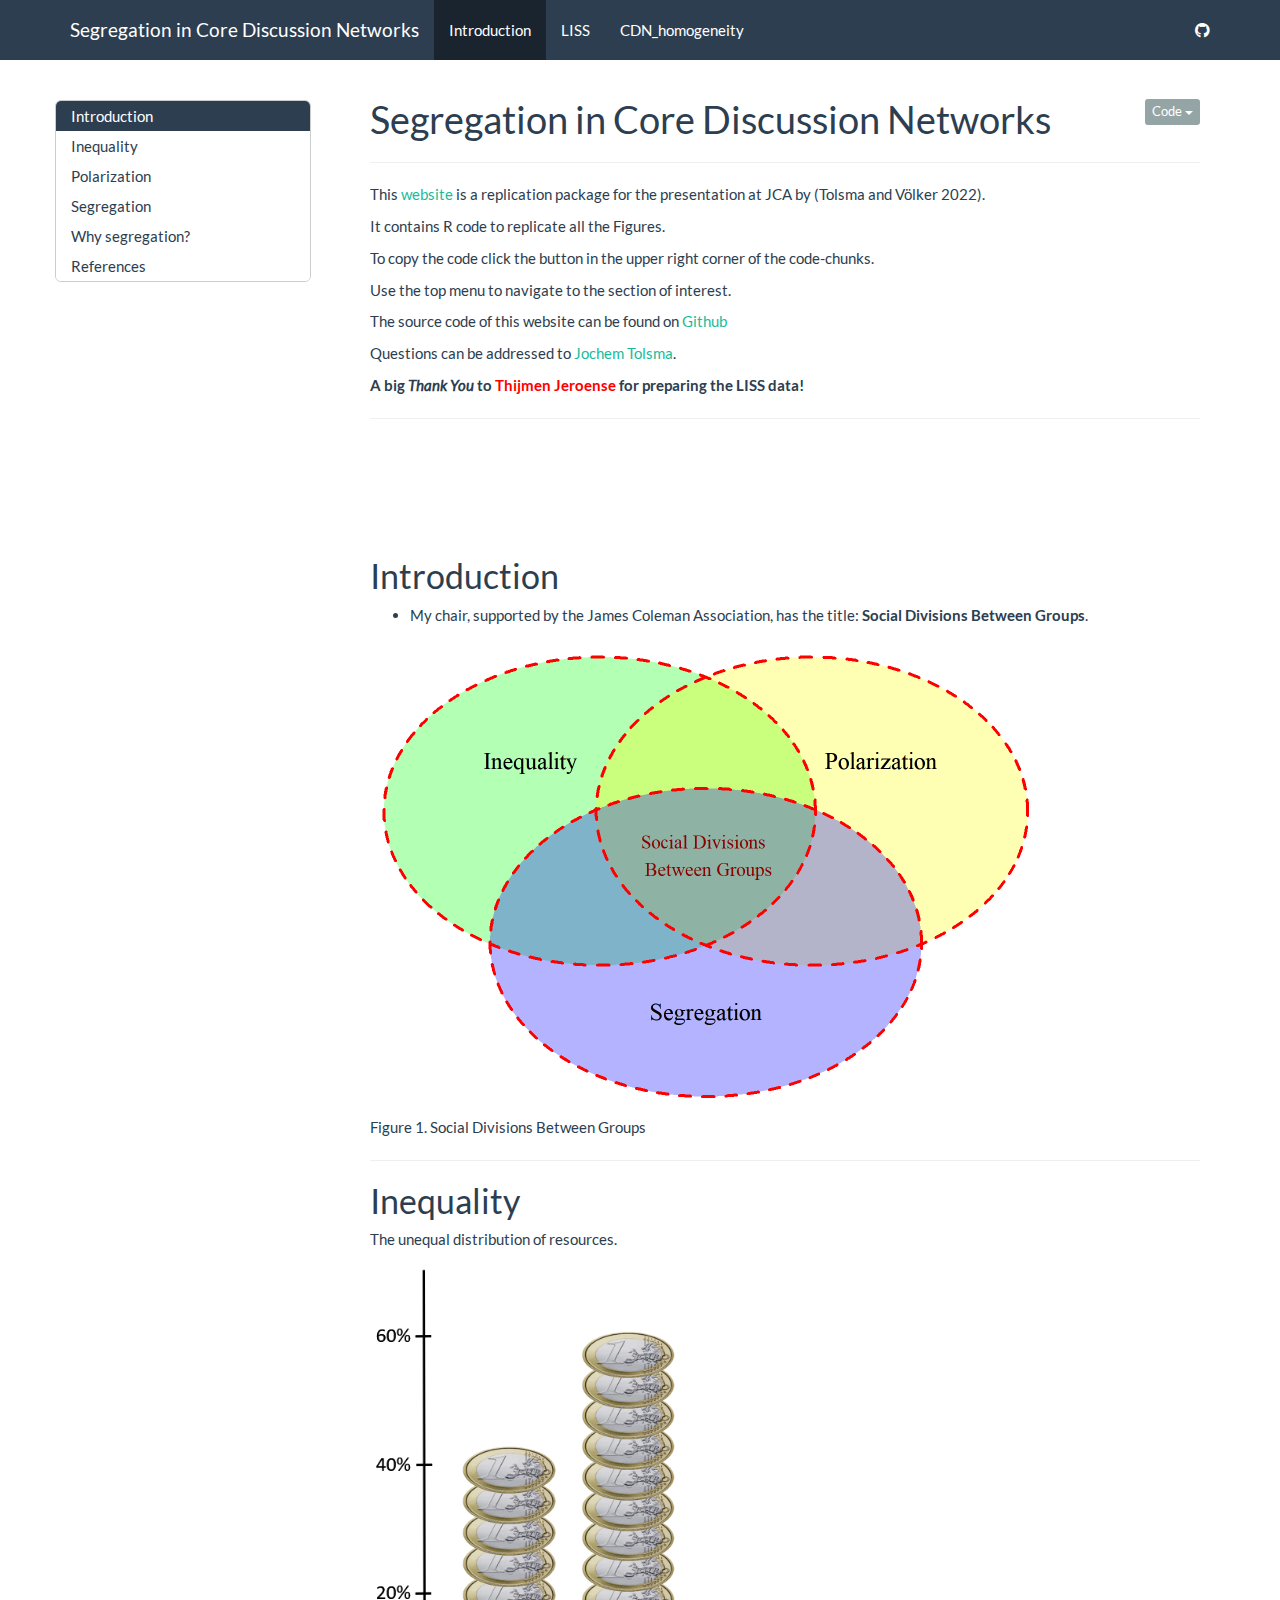
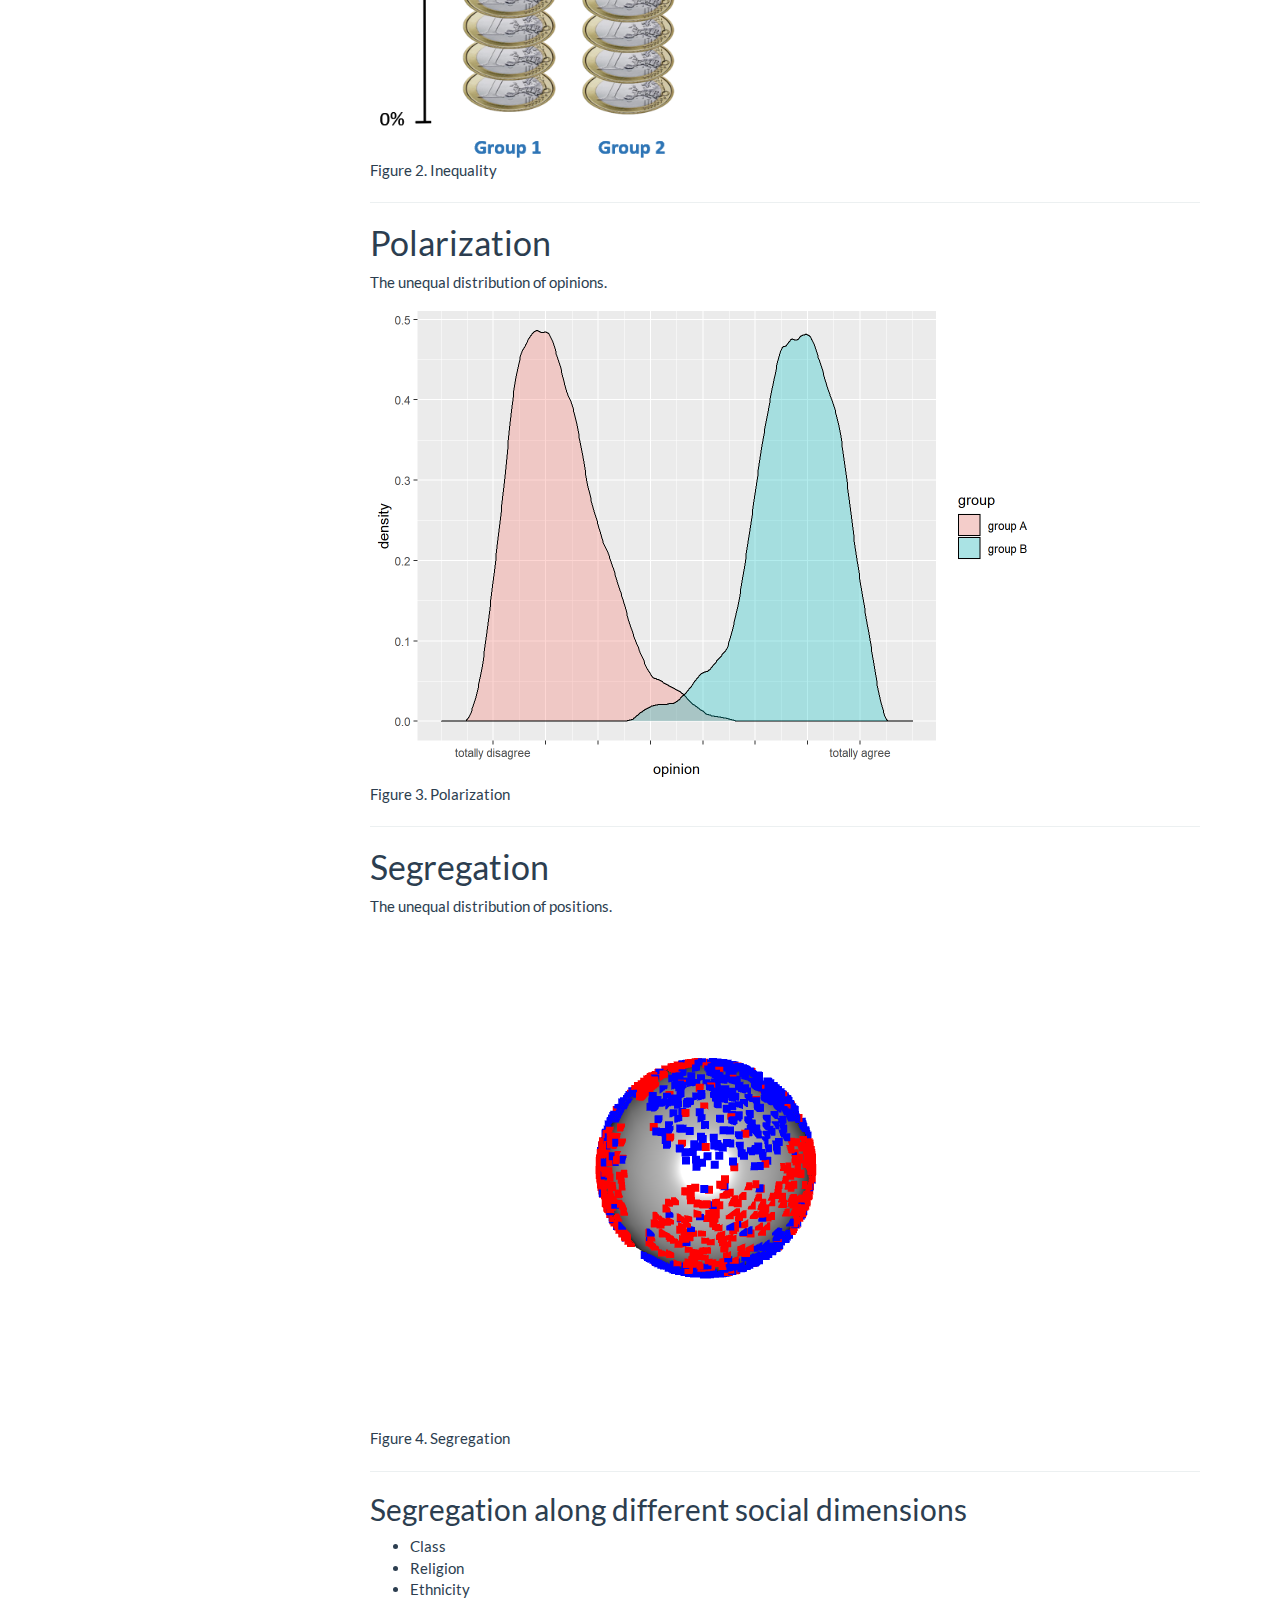
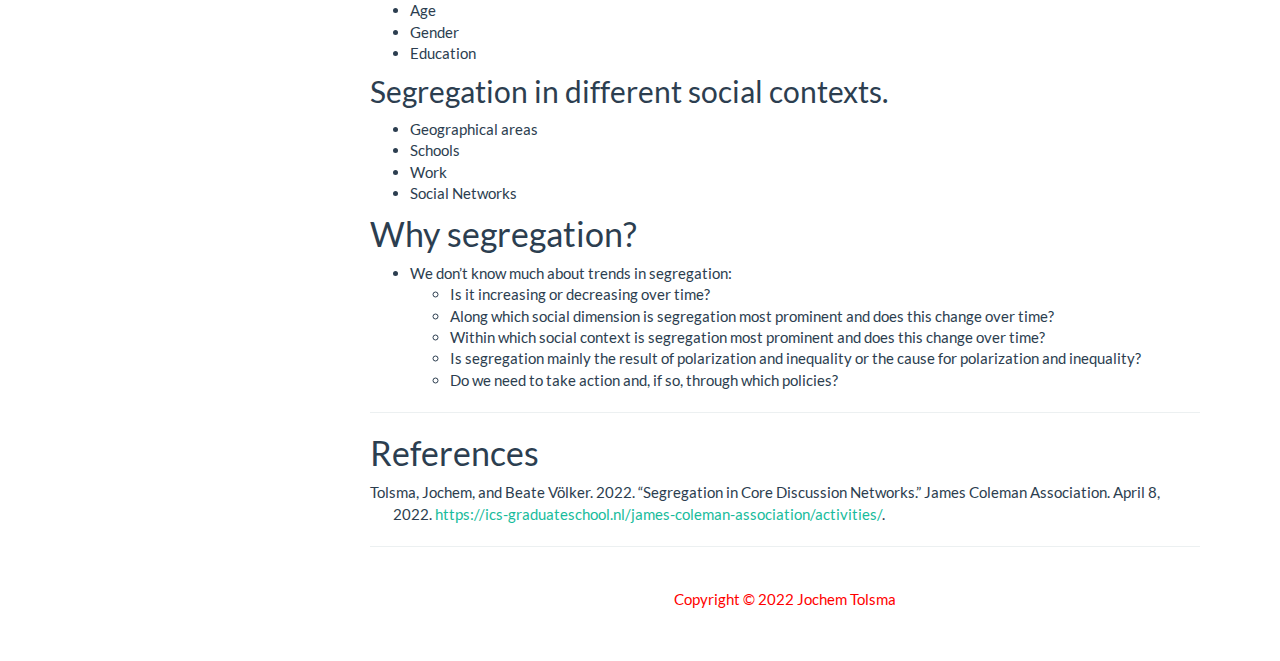
==== commit 23338c2c: "update" ====
--- a/docs/index.html
+++ b/docs/index.html
@@ -41,6 +41,26 @@
 <link href="site_libs/primer-tooltips-1.4.0/build.css" rel="stylesheet" />
 <link href="site_libs/klippy-0.0.0.9500/css/klippy.min.css" rel="stylesheet" />
 <script src="site_libs/klippy-0.0.0.9500/js/klippy.min.js"></script>
+<script src="site_libs/htmlwidgets-1.5.4/htmlwidgets.js"></script>
+<script src="site_libs/rglWebGL-binding-0.108.3/rglWebGL.js"></script>
+<link href="site_libs/rglwidgetClass-0.108.3/rgl.css" rel="stylesheet" />
+<script src="site_libs/rglwidgetClass-0.108.3/rglClass.src.js"></script>
+<script src="site_libs/rglwidgetClass-0.108.3/utils.src.js"></script>
+<script src="site_libs/rglwidgetClass-0.108.3/buffer.src.js"></script>
+<script src="site_libs/rglwidgetClass-0.108.3/subscenes.src.js"></script>
+<script src="site_libs/rglwidgetClass-0.108.3/shaders.src.js"></script>
+<script src="site_libs/rglwidgetClass-0.108.3/textures.src.js"></script>
+<script src="site_libs/rglwidgetClass-0.108.3/projection.src.js"></script>
+<script src="site_libs/rglwidgetClass-0.108.3/mouse.src.js"></script>
+<script src="site_libs/rglwidgetClass-0.108.3/init.src.js"></script>
+<script src="site_libs/rglwidgetClass-0.108.3/pieces.src.js"></script>
+<script src="site_libs/rglwidgetClass-0.108.3/draw.src.js"></script>
+<script src="site_libs/rglwidgetClass-0.108.3/controls.src.js"></script>
+<script src="site_libs/rglwidgetClass-0.108.3/selection.src.js"></script>
+<script src="site_libs/rglwidgetClass-0.108.3/rglTimer.src.js"></script>
+<script src="site_libs/rglwidgetClass-0.108.3/pretty.src.js"></script>
+<script src="site_libs/rglwidgetClass-0.108.3/axes.src.js"></script>
+<script src="site_libs/CanvasMatrix4-0.108.3/CanvasMatrix.src.js"></script>
 <link href="site_libs/font-awesome-5.1.0/css/all.css" rel="stylesheet" />
 <link href="site_libs/font-awesome-5.1.0/css/v4-shims.css" rel="stylesheet" />
 
@@ -462,7 +482,7 @@
 <iframe src="https://jtolsma.shinyapps.io/Gini2/" height="405" width="720" style="border: 1px solid #464646;" allowfullscreen="" allow="autoplay"></iframe>
 ---></p>
 <div class="figure">
-<img src="gini.png" alt="Figure 2. Inequality" width="50%" />
+<img src="gini.png" alt="Figure 2. Inequality" width="40%" />
 <p class="caption">
 Figure 2. Inequality
 </p>
@@ -483,8 +503,8 @@
 <div id="segregation" class="section level1">
 <h1>Segregation</h1>
 <p>The unequal distribution of positions.</p>
-<div id="rgl35208" style="width:672px;height:480px;" class="rglWebGL html-widget"></div>
-<script type="application/json" data-for="rgl35208">{"x":{"material":{"color":"#BEBEBE","alpha":1,"lit":true,"ambient":"#000000","specular":"#FFFFFF","emission":"#000000","shininess":50,"smooth":true,"front":"filled","back":"filled","size":3,"lwd":1,"fog":true,"point_antialias":false,"line_antialias":false,"texture":null,"textype":"rgb","texmipmap":false,"texminfilter":"linear","texmagfilter":"linear","texenvmap":false,"depth_mask":true,"depth_test":"less","isTransparent":false,"polygon_offset":[0,0],"margin":"","floating":false,"tag":""},"rootSubscene":13,"objects":{"20":{"id":20,"type":"clipplanes","offsets":[[1],[1],[1],[1],[1],[1]],"normals":"0","flags":512},"21":{"id":21,"type":"points","material":{"lit":false,"size":8},"vertices":"1","colors":"2","centers":"3","ignoreExtent":false,"flags":34816},"22":{"id":22,"type":"lines","material":{"lit":false},"vertices":"4","colors":"5","centers":"6","ignoreExtent":false,"flags":32832},"24":{"id":24,"type":"text","material":{"lit":false,"margin":0,"floating":true,"edge":[0,1,1]},"vertices":"7","colors":"8","texts":[[""]],"cex":[[1]],"adj":[[0.5,0.5,0.5]],"centers":"9","family":[["sans"]],"font":[[1]],"ignoreExtent":true,"flags":33808},"25":{"id":25,"type":"text","material":{"lit":false,"margin":1,"floating":true,"edge":[1,1,1]},"vertices":"10","colors":"11","texts":[[""]],"cex":[[1]],"adj":[[0.5,0.5,0.5]],"centers":"12","family":[["sans"]],"font":[[1]],"ignoreExtent":true,"flags":33808},"26":{"id":26,"type":"text","material":{"lit":false,"margin":2,"floating":true,"edge":[1,1,1]},"vertices":"13","colors":"14","texts":[[""]],"cex":[[1]],"adj":[[0.5,0.5,0.5]],"centers":"15","family":[["sans"]],"font":[[1]],"ignoreExtent":true,"flags":33808},"27":{"id":27,"type":"spheres","material":{},"vertices":"16","colors":"17","radii":[[0.995000004768372]],"centers":"18","ignoreExtent":false,"fastTransparency":true,"flags":32771},"17":{"id":17,"type":"light","vertices":[[0,0,1]],"colors":[[1,1,1,1],[1,1,1,1],[1,1,1,1]],"viewpoint":true,"finite":false},"16":{"id":16,"type":"background","material":{},"colors":"19","centers":"20","sphere":false,"fogtype":"none","fogscale":1,"flags":32768},"18":{"id":18,"type":"background","material":{"lit":false,"back":"lines"},"colors":"21","centers":"22","sphere":false,"fogtype":"none","fogscale":1,"flags":32768},"23":{"id":23,"type":"bboxdeco","material":{"front":"culled","back":"culled"},"colors":"23","axes":{"mode":["none","none","none"],"step":[-1,-1,-1],"nticks":[0,0,0],"marklen":[15,15,15],"expand":[1.02999997138977,1.02999997138977,1.02999997138977]},"draw_front":false,"flags":32769},"19":{"id":19,"type":"subscene","par3d":{"antialias":8,"FOV":30,"ignoreExtent":false,"listeners":13,"mouseMode":{"none":"none","left":"trackball","right":"zoom","middle":"fov","wheel":"pull"},"observer":[0,0,8.47669792175293],"modelMatrix":[[1,0,0,0],[0,0.342020153999329,0.939692616462708,0],[0,-0.939692616462708,0.342020153999329,-8.47669792175293],[0,0,0,1]],"projMatrix":[[3.73205089569092,0,0,0],[0,3.73205089569092,0,0],[0,0,-3.86370277404785,-30.5575160980225],[0,0,-1,0]],"skipRedraw":false,"userMatrix":[[1,0,0,0],[0,0.342020143325668,0.939692620785909,0],[0,-0.939692620785909,0.342020143325668,0],[0,0,0,1]],"userProjection":[[1,0,0,0],[0,1,0,0],[0,0,1,0],[0,0,0,1]],"scale":[1,1,1],"viewport":{"x":0,"y":0,"width":1,"height":1},"zoom":1,"bbox":[-0.999121367931366,0.999927580356598,-0.99917471408844,0.999824941158295,-0.998201251029968,0.99846476316452],"windowRect":[190,213,446,469],"family":"sans","font":1,"cex":1,"useFreeType":false,"fontname":"TT Arial","maxClipPlanes":8,"glVersion":4.6,"activeSubscene":0},"embeddings":{"viewport":"inherit","projection":"inherit","model":"inherit","mouse":"inherit"},"objects":[20,21,17],"parent":13,"subscenes":[],"flags":35584},"13":{"id":13,"type":"subscene","par3d":{"antialias":8,"FOV":30,"ignoreExtent":false,"listeners":13,"mouseMode":{"none":"none","left":"trackball","right":"zoom","middle":"fov","wheel":"pull"},"observer":[0,0,8.47669792175293],"modelMatrix":[[1,0,0,0],[0,0.342020153999329,0.939692616462708,0],[0,-0.939692616462708,0.342020153999329,-8.47669792175293],[0,0,0,1]],"projMatrix":[[3.73205089569092,0,0,0],[0,3.73205089569092,0,0],[0,0,-3.86370277404785,-30.5575160980225],[0,0,-1,0]],"skipRedraw":false,"userMatrix":[[1,0,0,0],[0,0.342020143325668,0.939692620785909,0],[0,-0.939692620785909,0.342020143325668,0],[0,0,0,1]],"userProjection":[[1,0,0,0],[0,1,0,0],[0,0,1,0],[0,0,0,1]],"scale":[1,1,1],"viewport":{"x":0,"y":0,"width":1,"height":1},"zoom":1,"bbox":[-1,1,-1,1,-1,1],"windowRect":[190,213,446,469],"family":"sans","font":1,"cex":1,"useFreeType":false,"fontname":"TT Arial","maxClipPlanes":8,"glVersion":4.6,"activeSubscene":0},"embeddings":{"viewport":"replace","projection":"replace","model":"replace","mouse":"replace"},"objects":[18,23,22,24,25,26,27,17,19],"subscenes":19,"flags":36691}},"crosstalk":{"key":[],"group":[],"id":[],"options":[]},"width":672,"height":480,"context":{"shiny":false,"rmarkdown":null},"buffer":{"accessors":[{"bufferView":0,"componentType":5120,"count":6,"type":"VEC3"},{"bufferView":1,"componentType":5126,"count":1994,"type":"VEC3"},{"bufferView":2,"componentType":5121,"count":1994,"type":"VEC4"},{"bufferView":3,"componentType":5126,"count":1994,"type":"VEC3"},{"bufferView":4,"componentType":5120,"count":4,"type":"VEC3"},{"bufferView":5,"componentType":5121,"count":1,"type":"VEC4"},{"bufferView":6,"componentType":5120,"count":2,"type":"VEC3"},{"bufferView":7,"componentType":5126,"count":1,"type":"VEC3"},{"bufferView":8,"componentType":5121,"count":1,"type":"VEC4"},{"bufferView":9,"componentType":5126,"count":1,"type":"VEC3"},{"bufferView":10,"componentType":5126,"count":1,"type":"VEC3"},{"bufferView":11,"componentType":5121,"count":1,"type":"VEC4"},{"bufferView":12,"componentType":5126,"count":1,"type":"VEC3"},{"bufferView":13,"componentType":5126,"count":1,"type":"VEC3"},{"bufferView":14,"componentType":5121,"count":1,"type":"VEC4"},{"bufferView":15,"componentType":5126,"count":1,"type":"VEC3"},{"bufferView":16,"componentType":5121,"count":1,"type":"VEC3"},{"bufferView":17,"componentType":5126,"count":1,"type":"VEC4"},{"bufferView":18,"componentType":5121,"count":1,"type":"VEC3"},{"bufferView":19,"componentType":5126,"count":1,"type":"VEC4"},{"bufferView":20,"componentType":5121,"count":1,"type":"VEC3"},{"bufferView":21,"componentType":5121,"count":1,"type":"VEC4"},{"bufferView":22,"componentType":5121,"count":1,"type":"VEC3"},{"bufferView":23,"componentType":5121,"count":1,"type":"VEC4"}],"bufferViews":[{"buffer":0,"byteLength":18,"byteOffset":0},{"buffer":0,"byteLength":23928,"byteOffset":20},{"buffer":0,"byteLength":7976,"byteOffset":23948},{"buffer":0,"byteLength":23928,"byteOffset":31924},{"buffer":0,"byteLength":12,"byteOffset":55852},{"buffer":0,"byteLength":4,"byteOffset":55864},{"buffer":0,"byteLength":6,"byteOffset":55868},{"buffer":0,"byteLength":12,"byteOffset":55876},{"buffer":0,"byteLength":4,"byteOffset":55888},{"buffer":0,"byteLength":12,"byteOffset":55892},{"buffer":0,"byteLength":12,"byteOffset":55904},{"buffer":0,"byteLength":4,"byteOffset":55916},{"buffer":0,"byteLength":12,"byteOffset":55920},{"buffer":0,"byteLength":12,"byteOffset":55932},{"buffer":0,"byteLength":4,"byteOffset":55944},{"buffer":0,"byteLength":12,"byteOffset":55948},{"buffer":0,"byteLength":3,"byteOffset":55960},{"buffer":0,"byteLength":16,"byteOffset":55964},{"buffer":0,"byteLength":3,"byteOffset":55980},{"buffer":0,"byteLength":16,"byteOffset":55984},{"buffer":0,"byteLength":3,"byteOffset":56000},{"buffer":0,"byteLength":4,"byteOffset":56003},{"buffer":0,"byteLength":3,"byteOffset":56007},{"buffer":0,"byteLength":4,"byteOffset":56010}],"buffers":[{"byteLength":56014,"bytes":"AQAA/wAAAAEAAP8AAAABAAD/AABFF+4+9axMvujIXL+D7ow+TtEjv06rN781y7A++5Pivu7d\nU79XXu0+yrX8vodfPL9rLgs/5SY/vkV6Ub8Rzc0+03sev/22LL/DsuU+FaIUvhDBYb8yE9Q+\nPQaCvWJwaL+vu+0+7nSJvhYQWL8vz9A+VZmxvt43WL+Yn+Y+wwIDv8NIO7+p554+/E41vpIZ\nb7/6OCE/OuduvnesPb+rZ1c+VKwuv0Q8M78GQlI+SQD8vomOWL9KCOU+GMnGvoVCTr9uKPc+\ntycUvW0BYL9HEuE+2jj3vvviQb/0pXk+tNmevnQ6a792GZA+hRFHvs6OcL96jSo/iLdMvtvs\nN79Go5E+XxC8vluyYr+aYuw+6QjLvpwgS79UF40+3UXZvpbPXL8hiv4+Pg3DvjuRR7/6JME+\nME/6vlRcSb+cmaA+ut84vkulbr9Tv2I+JXEav28jRL9j2hU/yA6rvrQdPb/HJcQ+WeirvkhL\nXL8IUHo+8tn7vhTsVb9V4kc+pVcuv+6sNL9hY0s+L+LlvrkFX78zTqI+8CxzvvoPa789HDc+\np3fmvsf3X7+vsqE+f1Ylv8bwMb/U1h0/CNYEvtjLRr8Tmw8/sGKrvofUQb9GB9c+FsoTvylD\nM7+KRR8/erQRvjkVRb9EnCI/mzdgvgmcPb+Evak+fG/YvtbrV79nRFw+2uPPvtNfY79aJzA/\n2S15visAL78ehsQ+BrEbvhEqab/j5cM+f3iQvlI4Yb/Aikc+TbvNvgIOZb+zjQk/9HQjvrIA\nVL8CsNw+nMmCvoSMXb+4hNU+MIQMv4Z0Ob9cCh8/5iGwvnM9NL9Ej/8+AR6zvVmyXL8r++k+\n3lnAvntlTr9V8Ng+EyQSv2YJNL/BYSs+Tdwqv6zCOb+6MhU/IaIMv4pKGb9jXkA/gKoVv+OX\nnL7f4eY+GdUnv7kNG79Ee80+000mvzRMJb9a0w4/IA8nv4RBA7+B3e0+NkVBv/T17L67peQ+\n8DIrv5wsGL/oCS0/zL0OvwS69r5RjUY/TOGevo64DL+xOyU/Sk8fvy7B4r6DcRs/lCwHv7v9\nF7/wzR4/1e80v28drr7Rhi0/J9mnvqV3KL8JdbM+HnM8v1Y6FL+tvSI/BbwWv/WU/75XmS8/\nokWZvrLJKb947jY/sKjrvirdBr+mN/8+oCsdv8muHL81NiQ/av/nvvV5Hr9gSig/MOiwvppv\nK7+iltU+DBApvwbXH7+SXAg/Z9suvwzd/77d5To/6s3MvmLXDb9w1Aw/RYUnv6HQBL8PwRo/\ndlIAv6l+Hr+uxRs/bt0Jv1I2Fb+daSs/sq7Bvt2hI78Iiy8/QMP7vnFiCb+baCE/tgQnv9NL\n176Mkik/q7IGvxGFCL+IeS4/GbvHvl5/Hr+cgio/YR8fvzId077Yayc/ecDbvoF6H7/mygI/\nCN0zvwma/b5iziQ/g+wsv/gWuL7WGgg/4pQ2v1Ti6b4mUyE/TfcOvw8ZCr/1ttw+6opFv2Rz\n774Eyz4/TAmkvpiwFb/E5hg/3C0Bv8uXH79FZj8/Sb/Ovpf3Br9sEd0+08sjvynBIr+TMcg+\nieIzv30tGL8Fpz4/ipSevnNUF7+fqTo/7yYEv7QI5r4WbCm/Wb3DPjEWJT+ga0y/KC/rPs8z\nxz5Y5Vq/vyncPhRclD6aOjG/59IlP13Uoj6DWk6/YKsUvBh9Fz9kREW/LITrvc17ID9RyzC/\nfwcvPLwgOT+Sslm/y1zuPrwQez4pDVu/3zPSPm5SoT7Oij+//LE1vTl3KT8Ali+/j52JPh4f\nLT9SLyy/7tpQvfb9PD8WT3G/RnHAPXAKpD5WXyu/PkWJPkFcMT97mEq/7C6cPqWeBz9C0Se/\n5okOP0qZAj+IoWu/p/qnPrmdWT4/LGK/qy+wPp6+oj5zJya/wigSP8y1AD9LjWC/eHplPkdz\n2T5IEkC/9JoEP0VW0j4+imy/KqawPk7uKD4SlkG/xywju9iCJz+1vU2/ZKpdvm/mDT8WXzi/\nZ/sTP6hpxD5iD1G/UyTZPv5ryD6cOz2/8wyEPqZFHz9DGCm/pagaP/895D56+ju/I0qfPt90\nGj9qiFm/aLVuPrEb8j7Yok+/dKwlvbFiFT8e6Da/uMYbP8jNsD4U2ke/DzsVP4eqZj4StiG/\nsCoKP0h2Dj/EnES/NS/hPl1Z7j7g+D2/Dr8QP2lWuD6SxDi/xVEAP3ti9D5yrU6/kScJP4FE\nfT5Xjke/KgVHvopwGD9pnUK/JP0XP+cPhz7QXGW/+r6FPgfstz496Ay/uvcrPzjW/T4TWV6/\nHyTgPgfpbT5cKSq/1NGoPqmgKz/cNGa/FGqEPoSjtD6gCV+/hlftu4FK+z4KEEO/ZVUTP2ML\nmD4rHw2/7DkrPz1c/z6DLS2/R9zUPh2fGz+95UK/svpOvBP0JT9Zil6//zCxPqCxtD4RDEq/\nSZuUvSkaHD81gWS/chBzPntBxD5qcFS/FSQFvo3qCj8mfme/HOLQvdNG1D4gxDS/JPAfvRP/\nND8mizC/1MkYPsxoNT8m+ju/fJLJvWfyKz8BTl6/oVdKPhDg6D5Dxi+/KCp7vQp0OT+hS0K/\np6rOvGSQJj9JKDu/JqbpPr/YAT8ILUi/bZakPj25CD/LbDS/vjW9PPeDNT8ns02/06v2va89\nFT/nZla/zvb6PoJKdz7vTGy/cSxLPtK8qD4w516/aHPtPZqy9D6WRi2/9kW0Pmp9JT9CRFC/\nID4OvlmOED8YfWi/G4YzPZQo1T6qAUW/O1ZIvmydGz/0Uj2/dJoSvjtfKD9RATO/MtYvvkmn\nMT+s6mS/g4mHPXGu4j5SuVG/MNW+Pjwj3z6WXFu/ONOfPkcN0j4lMS+/ekGIPszJLT/2/0q/\nraQIP5Jolj5qRmK/Tu/buyVw7z6b6Ui/28MQPs13Gj+vzUu/D8BOvUdhGj9RCUK/0sIUP7S8\nlz6V5jC/qKIFP3P//z5UulS//kFpPXerDT/kY1m/por8uw8uBz80a1K/vgW+Pj803T4YM2O/\n/oyvPmChnT7MATW/P9VSvkkwLT8tVFu/eXPMPj0apz68Myy/yq0gP3qlyD5qASK/mj8dPwtb\n8T6aRZ6+Udw6v+oQHD+0V2U+n90Wv1+3Rj+ohxA+8Xlbv/J1/T5QOGK+D1zyvq9LWj98E4m+\n7P9YvmOdcD84z5i+4cNqvrQtbT89Dzu+Mm2nvuVcbT/oz8I+3lUyv+K0Gz+TiCY+ewvfvq+j\nYj/lhLu+Vc4Av5JiSD9dVrC+SNACv2GeST+Vy9c+uG5Iv8tF6j46Cbg+S2wmv/9hKz9X/a6+\nvKQ8vw9QFT8Ungs+OucAvzVoWj/A02Y+6uoCv+lJVD/VvSs+fnT4voiuWz+lUIE+IMr7vjdS\nVT+kbHW+/WQSvzHZSD+Hfyo/wQMKv4H6Az8eS+A+pgvkvhHlRz97vwu9SWhsv22qwz5S+1W+\nITkyvvZZdj/m9fE+lZxGvwYK1j5BOU6+9vEjv5G8PT9oq749IeHUvpeZZz9zkwW+LY+Fvrne\ndD9iWl6+4VQ/vxq+ID8TGBs+1LKevqdIcD+l15E+xM5Rv3CN/j7w8MK+qxz+vgC7Rz8qQuC8\nYw5Uv6c+Dz+884w9eUwFv6nYWT9ElLc+tunEviPBWT9RiKc9lk3zvuBFYD/hFMA9gRFZv9CR\nBT8qvzG+i8Unv6wvPD8EGeQ9q8Vkv4mW3j7Qzwi+cS65vqc0bD+DNK6+aRBGv/bRCD9aYgc/\nwGE5vzSi4j6ZGig/++Pqvm8+GT9JN1E+/RdUv4p6BT8YUJY9E19tv+UEvD6rT3G+z4Yuvw1O\nMT94WBk/kq/pvjxuKD+Gb+k+IJVUv5L4oz5w0VC+VbTCvp3wZj9FD3y+1YELv5owTT9RfqE9\nbOa7vrpHbT/j0gU/SjNHvw9Jsj7l3nq+zu2Ovv2vbT8Ad9s+LfMrv9avGj9j4Va+9Zuzvoui\naT/TMjM/74oHv6hf9T44x78+04YYv9zeNT9V8tQ+n9JKv9uU5D7ZYeM+ehNDvy1L8T67f6G+\nJ5vkvj1cVj88XY09MQlbv/RTAz8X/SW+ANEUv2ggTD+M5BY+CGZFv8yTHj8lbiC+x44Rv8O8\nTj+4aKc+oSMGvwxWST/A1gY+D5TjvmLUYj+fOo2+emchv7S8OT+knyu+VkJnv7Ihyj4jkZA+\nZe8Pv1r7Rj+SHmM+imoov/w/OD/eHBI+KqSfvrx6cD8aKYS+2C2Kvn56bT+eP507PBXDvo6v\nbD86w22+5GTHvoIsZD+NpUm+RMlAvxy2ID/cZqM+73pZv9cQ1z7FpKy+beDovm8DUz85Idm+\njFMxv0NZFT8oxJk+golYv6q24T7+Boo+Jksov9MjND8GPg09EOrjvjwRZT/kKxA/rrkcv2wV\nDj/poqC+2Fgzv3ASJD+gNiO9J1ABvx20XD+DHQA/j44zvxXuAT8opAQ/Ow4pvzQmCz/DdNC+\nKw0fv05kKz+DKa29BPG9vqO+bD9PMsI+BJdPvzcp5D5vNay9f/xov/q/zz5xk4M9vQJSv913\nET+PEpQ+WkW1vgSvYz+vHI8+pPMkvxo6Nj9fwii9HvJQv9OIEz+nh8q9VRBZv+1VBT8s1aA+\nS3zLvn+4XD+JUTo9hlfXvtL2Zz9zMnG8WNkev3+4SD/drGG+EjvKvh9RZD9XeHu+h7MFv1AQ\nUT8lc4m+S8m1vqI9ZT9bom8+fjkxv6DALj/khzO9cWScvq+Bcz+bjni+yVMIv4+UTz/5s6k+\nrmc+v8WZFD+h1Qs/MF4cv1y8Ej9mJPa+6tbxvsQfPT+4PdA+JXNavzoHpz4O4tU9UXJbvz8X\nAT9NDyw/WgPavtITGz+YK4a+NJ1Evlsdcj9T0Re9AkA1vwiKND/1ZM49M8UYvwnLSz/NIb++\nQg+wvoaTXD9pBVi9JkYqvymvPj8B68K+1wU3v3UiFj9b+wY97erLvheraj8cY70+8m7nvofL\nTz8jQpM+cfDDvlvCYD/KMYY+gTQqv5QQMz8KrFs+xfwsv7qKND8AbKi+aCVNvynP/z5BHGM+\nJpQzv59jLT/7O2o+Pqnkvn5wXT/CWB69f3YKv3UYVz8oZbg+Cqg5v2U5Fj8vJ/Y+C8lIv5+7\nyD7b6+++Y5navsz8RT/LLWC+/B5Zv3wC9z62Nho/RXgJv8EuFz/Nuho/sn0nv1286D5mJbI9\nN04Nv8FNVD8uyGc+9Bdlv73rxD4Xde++U066vmE2Tj/l4AA/dGNMv5siqT7SMU8+cRtDv5tv\nHT/nhGe+k2C2vq8ZaD/jwV88kaZmvwoH3j4CjXK+HiNivlA0cj+ZAJq+hHpGvzUsDj/jutw+\nvQdJv4mH4z4kK4++6Cf/vqwVUj9GDzq9Xfhcv2q8AD9KhjQ+8wIfvz98Qz/JOyw+NgDfvkJi\nYj+uLfA+c6z6vrIpPD+YuAu+tgRHv7YvHT9OJ6y9XwoHvyZrWD/P/2C9MSffvtb5ZT/3IOI+\n7HMzv4RZDz+1mRs/Gmguvx/f0D46bqG+trIMv6INRj+Yn6C9CMtuv4YetD7Ubcc9DUgNvxwG\nVD8EwjM+ehFVv7yaBj9SGgy+5h0Rv5T3Tz8/nVE+nCH1vs+OWj/ByJe+jgsFv3MfTT+fNAS8\npaVAvzOUKD98tQ67Cnldv1VlAD8neOK+4h4Bv8HYPT88IC0/ffT8vq/hCz+btNe+8onivrKq\nSj+GeN8+EXLevs6xST+QWwY/yAcMv6j1Jj8IbOU+mWoBv4LBPD+zECE/nCwfv1nP7j4kkZY+\nvsivvmlZZD8hjeK9/zthv0is7D4zsHM+vhZpvw4jrT4Ha9w+trsyv2ZwEj8y/vA9zVE0v78z\nMz9jgC6+NFZfvwaN6j6/z8c+tp8ovx2vJD80HI0+AGlFvwbtEj9E1k6+/KFUv+/ZBD+sZAU/\nI/cav/MJGj+O7OO+/3onv3yFHD9NeHo/G9FQvp4OCz31SVU/864LvwiXuL13DVg/NpCYPhlf\n5L7b4Dw/XxAsv5R7fz20g38/rlQ0vHYWeD2uzW8/FIZ1vhyUgr5B+38/pw18OwTWOrxYD3M/\n6AaMvqPIHb5eZnE/ljAMvtRamz6ryVg/03/Lvi30tD5Ao3U/tSB7PqXKDb7bDnk/DdUJvUhU\nar4fHz4/sisrv4scGL0n+FM/olL+vvgwhT4/RW8/l6EqvnfSoL7G63c/wFh9PtMk9zwTj2U/\nkFxivb7X4L6U7Cg/bFdAv46eFDwzRGM/5AWyPqZwmr7QXHw/GzwmvvW9ML0jdFk/Dd2JvlNd\n6L6+iHk/+S5gvk+2ND1iC1Q/VVnJvr9UzL5jd2Q/KLXRvkexQT7ySWQ/QP6gvoyepj6FGU8/\nBUvMvpsD3b6nQnc/ww1SPg8FIr6ffGg/FwTCvi45Nr4GlHI/c0Kfvj3clb1cv3o/UeovPiLJ\n1701d3o/a5SBPQqeSb6DvmA/0c6lPnuWtL7gkHs/vwgyvpVZgz0R73o/LlYHPbrdR76j6nw/\nTcW2vRhyAT7RHXo/DUGZvf1hTL4Hw2Q/Cd/fvrrCz70jNXw/1xPLPAXDLT7USW4/EvGrvv21\nEz7cBns/nHs+PjPofj2q2S4/Mdw2v+s7HD6otX4/iuDLPaLVRTwNs2I/VDOsvhwTpD4pNn0/\niRwVvuAKsDw8mXI/MYptPsGwYL6i/nA/6XiEvpekXT4SknQ//roqPhPIeb4YnEs/ZVPmvm8B\n0D5HI2U/swPRvSRB3r7wN18/FLydvtnTwj4pTFA/MbkNvyOqNb4Cs2Y/iQGZvjTDoL5Wdl4/\nXiXzvtBaDr63Elo/JFECvyCu/L1Ha3g/v1jcvUx2XT6zGX0/jkRwvex1DT4AO2s/iqcbPjds\nur73tGg/mzOKPh6Wor7penU/f0CRPk54fbvr61w/Q9OLvSgoAL+qqFE/s/TfvdU0EL/hwn8/\nixKwPMZkGb06HXI/caqgvqg0rL2JKXg/qJp0Pov9aL3A+3s/oYD5vD/4Mb7sznM/9ftwPlWN\nRr70EHo/XYRCPssUyj1eIHM/20dMPBYxoL4A13w/+nidPeO+Cz5MNTU/WlAzv4j0uj3+Z2Q/\nL1vXvr1hKL5hHFI/pRrqvoVdr77fO2Y/hkYtvl9qzr5w+Ck/Nb8+v39ogb2ecV4/8LPPvjMv\nkb5M+lQ/q3GOPsfL9b4LME0/5ZMOv4HpXj4zAnk/Q045Pf8eab5AmGw/4CZkvtDQnj5m8Vo/\nwZWsvS3mAr++3VE/+SrRvhh4zb665Ug/xTedPByYHr9qfmI/ntIDPuJZ5b5IME8/IkSmvuCU\n+r7IoTk/cH8ovz5HTz47zzs/cZIov/HoKz6Wo00/oy3yvlFSub7ZBHw/o7FwvSyGKb4t70A/\n670mv1KUtL1ch3g/dyx1PkP6YrzaJGs/VY6YPQzLxr6l6Fg/MnGXvojb4b6nmGA/8Y4EPc4k\n9b5ktnE/sjGoPv89xzyW9DM/uRcxv6k+Kb4cOHE/SZOlvqQUsj3X02w/2VLFPdkLvL5I7WU/\nVwZOvtkqyL4gfUY/7sUev8bf8728TmM/Dy+zvuDYmD57sTE/LFMuvwQQbz5AGn8/ZSmdvQl7\nCD1CUFc/i/w4PvSGAr9Dkng/oRciPnSSN76KeFo/5rYCv+Kx1r2zrmY/0rVXvrcLwr5K/HY/\nqepTPhI/Jr6MVHE/HsY3PjQDkL4A5Hk/AaBLPMYCXr5VWGs/5ua2vm4EKb5dnGE/PmLMvhmA\ngb6dAUQ/+Q2zPVolI78AXGg/gGlsvdra1L6RLVk/jtz6vo9mTb71n3I/zHr5vevzlr7mX2g/\ngAPQvjHB1r3ZJm4/8aeXvgSgXb4L8nI/m2Whvgdtjzvvtn4/dXadPMgoyT2cGHw//V4pvr7o\nXL1QHmo/b6TFvle8973AE1s/1oGzPnrJwr6sE30/XwoVPj/WHz0Hdmg/83zAvs4ZPT47ekU/\nf8kPvw0nmT51+18/oWOtvhQ5sb7sJXk/dsNePou7lz38cEc/oUEIv5agqT5jdVg/aursvShv\nBb+cf30/YpX3vRNhjr1VsVA/wTMIvyRYar597G0/ngdxvraQkT7ba2I/4cQSvgBc477iYlk/\n1zOivolZ2L5D2Wk/I/XKvigavL2eU1c/osKIPeJlCb84KmI/72exvl11ob6D0kw/sSYGvxB/\nlb4aDHY/0qLAvXbrhD56sVU/K3gIv5VEDT4pMUM/H7wQv04YoT5KDHo/UKEVvuOhID65aR4/\nU+dHv2I/rz1zCj0/gl8Pv+VJwD54N1A/2CWEPg96Bb8FfFg/Futlvo7s976vyns/3DP7u569\nOD4bkmc/zAixvn5dfz5cxHs/rV9ovV8cMD7O+Fo/OXPsvoxWcL4oVzQ/4JUpv2dygj6gunw/\nrJyZvJkJIr4F42g/xs6GvjllpD6q62Y/UvGNvnBoqb4I/0M/DYwjv/Wtmj1mMW4/L7wsPQxf\nur4qt3c/imwjPjInSL6JNUg/LOUWv08wT76/dV8/+Kz5vrOUhDxW/kY/sskRvzvfiD5GVjs/\nx18Qv5vtwz6Fzyc/MVJBvzbVzLu3QVo/kBzGPMqlBb/1Ij8/fcYBvzKO3D4i50o/n38Wv4W6\nJT6EEWE/JLbgPbRp7b4I/Eg/DddXPSf8Hb92kVQ/+8ndvph6sz5XE1Q/Y+/5viydjD6ZalM/\n2etevQOvD78jbEI/tZYlv59Hjr3OmUQ/EHsjv3o7Sb2dP2Q/UarSvkSlQT6S9yY/Qpg1vzbX\niD7geR0/V5RJv9xjIj0ID3k/GWgpPouCJb6IAF4/MsKnvkH+vz7e1Xk/n7ASPlFyKL7Xo38/\nGL9WPLJnUr1Wb20/eUO7Pg6/nr0khn0/8k2hvYvt6T3i9X8/hPqOvGgXBLsnMkg/fXAev/6i\nlr2hdEc/2WQKv+18or4qHHc/fiMRvie3YL4DSD0/iZskv8N3TD7cx0U/IL0gv5X4wL2MiUw/\nukKpvtiZAL8w22Q/pwGYvkzdq77Jwn4/O4i2vGEExL3lY2M/pFunvvJBpT5HGW8/p2q1vt8t\nPb18hHw/8V+DvYz7Gj7cqh8/GJVFvwBt/T2WF08/OYvOvtLw2r4FkGg/+5emvt1Yhr6KJVY/\nhX4HvxI/ET5SGm4/i5O6PiuQPb3GQ1w/Ps+6vlgntr7Oen0/Mjm9PRJY1z2mTUc/mg9aPvoi\nF79tI0M/CJcTv6Gnlj6rXWQ/zPjivWpS4L4dHyw/pcs8v7aVgr1vFl2/XQsBPxXN+TtoYg6/\nZvVSP0ls3D38qGG+3fhfP7DQ3D6WRE6/sQgXP5ikVb3LDTi//x4sP/VrNL6VmFM9Dyp8PxV9\nKL5C1lG/BKASP/+8FjxGETy/3rkhP/FWfb5fSUS/8lIYP9K8dr4IlTe/8E4vPxGzBL7DnWG9\nMmh/P95/I72VJgW/EcFTPwfiWb7CShK/ZHs5P9xKxT4zSFG97Qp/P3Cxjr23YMC++j9RPyWX\n3z5Vowm+yS98P4mn273IRS+/F3o6PyIXz7xwBJ6+sZlwP0vwFb57VSK/wr0+P1m3U77Bu7q9\ncdJ+Pyhe8TyBmAS/jLtaP9khKL0u0Eq/xccVP2B6Mb60xEG/XeIjP0GRBr5jyFu//h4DP4pY\nxzzAiQu+5pV9P4elarwBKJ2+Z6hsP4ysZz7DzB68uPR7P4EFNb65SjG/fmIrPwCQib7Jxfy+\n2BZDP1OA1j4S0pG+4uN0P9BrfL07pTy9uWh7P6s1O7775kO9nlVsP+BDwz5CXl2+FyJ0P6tf\nVr6zLtG+gFdeP3Gtjz4Tpo28h/R/P7ct6jvAhCa/sIQ+P9BzG74DePm9GXh3P4uRZj66uga/\nNMlSP0pgWT5Cr/y+kX5bP3ZxFT4/QuC+4AVmP0G757wfmka+wlNdP4Rc7T7UN3K+EsV0P2ry\nML7cMxu/iFpCPz57cr4ep+U8lJp+P1W9zT0F1wO/uBVbP/niR71qTyS/fD5EP3V3pLxN1cC+\nBnVjP9M1hj5/u1m/X6IGP0xivjumZy8+cRN7Pxeovz3WJ/6+zSlWP99cbT4C9jm/3nUqP+pA\nLr61mf69fbFfP/Cz8D4V1Cw+9wp8P0C0P72tQhe/jc1KP/dRHD4kQKe+hWRvP/WCDD4fQ1s9\nFfF9PzTa6r1naVu/aBn2PgjgPb7BDDC/uEc3P8av9j2+Psu+lKNqP5ksRj352f+9FqJ2P2zT\ncj7e8Am/IeBWP/zSkj0vEAm+IEZ0P3X/iD6YoiO/L3U8PxPMYz6fzyy+UFt7P8r3sD1/5jq/\nu6MtP4Bfqr1KzEe/578fP3JuHT1zEYS+GbBzP5dQKb4cRa06QsB9P9NtB77sgBO/ItE/P/Am\npz6zMIy+HHliPwA2wT6ot7O9Mtp+P2qOED3p1vC+cTxdPwbaNr6rBju/CqsuPxZp3rxJlju/\nDcsoP+ZSLD56JUi+dWNbP7Yj9D6K1T4+Tyt7P04FU71PVi2/b1c2P/RjPT6KajC/oh84Pxb+\ntL3UrUK/4ocgP0jJLD4yI+++melbP8GUVr40J8q9zMN7P9WIGz5AWUK+quhqP/vOsj5lw0o9\nA3J/P51/Mb0yQ7C+IZpuP+aT5z0pGNG9CIVuP5tzsj7lcyy/LlI8P8KakT3Dfpu+G2RzPzMN\nfr23ggq//mVWP7/LnL0DLiC/GKhEP8TUCj49fVy/EQQAP/iYuL3OMvq+wfdTP6TLjD4WRAa/\nsPhAP02wyj7asS+/9g42P0oOHD77ePC+9J1hP1piVL1BkAi/MeNVP3X4Br58mhe/+2FIP6ns\nQz6pRyO/dHU8P2bTZz4SF1e/E9UBP4uaRL7c4Pa+ndteP4JMyb01BaK+SsRyPxBbxDzGHai6\ncFB0P5zsmD4ZTuS+bH5VP61wpj410yO/6WdDP9Vatb1UKwu/E8RWPxMa07yhvzG/pOIxP9vC\nP75KGaQ90EF7Pw04Mj6HCWa+4A13P1QnCj68fm2+Lex3P+jJur3IIrO+9/RrPwh8K75HA0y/\n01MZP1YXob0jnlq/Ns4BP14K771gn0C/G1EgP9sJUT7hLD6/YsUjP0DtST5jdBi/etY9P/kt\nnj6x48S+ME9sP63qy7uqJf2+znpaP97XKD6hJYU8DPt9P3yP/r0Fcxu/0nQ9P0gGlD50B2G+\n4vV4P0rynT1GxZA8iC98PyktL76lP7i9e0FmP2D62j6WxTe/N94xP3E6ND1KaF6/Nyv1Pr4+\nAb6+AB8+4OR8P2KPMbu4cFC/YvcSP9EAsT2GwyK/W15BPzubIr4SqoO+QPZcPzeD3j5mf5S+\n+UttP8y/c76mbh6+dExtP+YArz4jFm2+IFd4P0iolb3XsyG/F8xAP9tcPL5mZmq9cVl9P3zJ\nBr7YCyq/fyg7P5KaH76nPYa8/j1zPwFlnz5z2CO9Ggp/PywtnT0n71k92ZB/P2eRwbzCR6q+\n/ClNP66E/j52snS9Pjd+P0MR0L2Wq7m+OF9lPxg+g75X7qS8hs9wP55urT5PcIe+F5NwPwXG\nXT7DmyG/ccQ7P3gHgT64kCW/YytCP1xopL2N7S0+V9Z6P2uN1z11HAS+Zqt5P3rANz51HE6/\neQsTPx9eF74v0gK/K5FUPw+VYz63OzK+Y+Z6P+vrw728x8i+irBpPy/T6L2++a2+SmZwPx74\nVD0pCkC/mxEkP03EJj6FNQW/d79QPzHbgb4MOVG/cBkQPxqg/L2Gaqg8/dl/P/Zj3rxm05+9\nqANzP+n1mz4YHQm+eqJpP+C+xT7AUeu+Qoo8P+0f/r483QO+8LlqP3Nrwb4QZRC/qIrpPlA2\nML8jnxa/MOlAP3cglr73X+S+H2xJPzhq2r49SRW/gGIsPwmq6L5NXjW9+cxwP/BOrL7V3Zm+\nqblkP2jnqr405QS/5R8nP1U5Db9rbH8+HxVxP/cWZ74Mx8++O6srP4D5Hr/MeZs+8e88PwxC\nGr9++Ye+f741P0D7Jr8AJYC+RzE9P4wdIL8xEFO+W4BuP4Y3mb6W3VM7gWEWP3IsT79CJjS/\nt2bUPhKpE79LYUq+KH80P/xYLr8HE4C+rTg5P+e0JL+XlKO+Yn1iP1rErb6QRQ++ZwE3PyZk\nL78CO12+NYRXP5k3/b68GOC+iNjaPvuASr8FlZ6+WIdoP2nvj74Rr0k9+FQ9PzLYK78m7PI9\nXqRcP7dv/L4LGp8+ibFGP1h1DL/pYhu/IofGPrWWMb9Ii8m+S5gaPxZuMb9Us+S8kxE7P1Od\nLr84FO49dOlIP+3VG7/YIda+B8HrPrRxSL/nTY++6gA/P96oGr8l1OM9nUdVP0+yCr/7J+2+\ngiRXP2oRkL74lRa/kjj6PkDyJL/PAE2/ev3cPqeb1L4Kt5Y+dL5rP9/fgr7l8QS/cBjZPuHx\nPb+zAQO/cpNNPxlbnL5UFkG/A9MCP6ET075SzLK+vq4jP6pcL7+8aD89UvZkP8jD475fTXY+\nLwU+P2UdIL8rxay8bAl3P1Lchb4/HUU+73xvP9Syl77RN8s9HtlwPzftpb4QDhi/jb09P1gs\noL6yqf2+9PX+PmU0Nr/882++1XMcP8OLQb/zfFG+LjggP0ysQL8u4eM9msU/P1EtJ7+rUaO9\nehVtP1vKvL7LVZ+9cdMqPx6gPb/MZqi+TxJkP6VeoL6zQgS9lpFdP/ft/743ZL6+/lciP9WL\nLb+gL9o8lbl3P1JngL5zrji+ERMaP2ApR79GDu6+4HIMPyniMb81mYg+s8QmP6PSNb88VbI9\nyGYbPyA2Sr/RX0s9LHNwP3fgrb5Z1g2/0DgtPwBL+L5+9+29mO9kP8xD3b5nd6C+6C4ZP7rE\nPL+zfQa/H3JKP+PLoL58bNW9o1lzP6m7lb6Ikvq9OmQbP70ESb8ZIwm/KmsfPzr/Eb9xBAm/\nP1D6PqtYML/NHi+/i6WGPnEsLr+AhGY95xpqP2gqzb4r0Au/lWkUP/jLGr/pehA9JDh5P+9Q\nZ76Ujj2/MWfTPhjDB78l6w0+4LlJP/SRGb9+8EC/yYMLPzsbvL6S4Tw+SogsP9YiN78Bdze+\nWIFgP5ZL5L6v9QS/ug0ePyxAF78ugku+T/djP7iP0b5shCG/YKjSPu9iKL+pxQq+30BvPx9o\nqL5+Vju/bc/OPvqGDL8VfSc+BxJoP1JCx77ICgO+YVkgPzzaRL8vU689CIFQP0roEr9FQmc+\nOuljPxd8yr5J96U9Bl16P6rtRL62AqU+ESdrP2RWar7Tmi4+eF53P/+MRb7i6Rm9VfNAPwz4\nJ792Dhq/+7c5P8ICq76X0sq9yvdAP4NNJr+PlPE9+mBnP0WZ0r6hkse+Tm/mPrCtTb9qI4a+\nQqxkP3cLu76KV0C+DXhFP8SoG7+mUzU+EmB4PwhFKb7vv0W/i+7NPpCg+76nIqm+3LkzP36A\nIb8HHJS+yF9QPy73AL+Hvos+KoVOPyktBr962xk9VikaP78mTL8Tei49ig00P1SnNb9SEBS+\nli1dPzXz9r7vzg6/yH/rPj/aML9iGIq6SG9GP0K9Ib/Oyyy/avfBPu0VIr9gMBC/zocpP3kF\n/b4CIyy/ftwqP4TYo74Hm4e+oR5mPxe0sr43Umw+ti06P3F6Jb/ZMP6+f5woP1/AEL9Gk849\nqKN2P7Awfr5Z4hQ+XYQ7PyxCKr/tMdc9mrtyP82Imb4Wa3I+uWBgPxKk1r44FeS9eVB1P5/R\nhr790as+tJxgP/KNr76OB6A9YqQnP9tvQL8i3Sa+YC5UP40FCb8nY0W+cGZWPxblAr9FySK+\nJQc2PyZYL7/E4VQ9dMl6Pz+XRr4xfDi/2eYbPzyoqb7FFQq93jYWP8gdT79mXjm9dkJ5PwbJ\nZL68ORW/NZksP3Yv6L7I9mA+NNpaPzCj8L76xAS/7MouP869A7+9XAS/fMz7Pv9YM79nKwc+\npL47P9a4Kr+eZQi/KyvvPk6kNL/XwbK9FGhWP+gUCr+KwXA9/v4lP2FOQr9Kbxy+cfgxP1nQ\nM78rbyQ9rAgrP2I0Pr8bA9o9w/gtP6HQOb9PL7W+Kt4bP9TANb9XRnK+XjtjP0hRyr6SMOi7\nMbZjP4bs6b7kvkK/FAfmPnnZ777eqvW9FmNAP6sSJr9n2vA928BYPx3YBL+Wpje/IW6cPpZI\nIL/gDT+/pPe0PohiEL/pvgq/Wpk3P2pL4L5bCI2+P8QvP58/LL+Fs6g9Pq9EPzKAIr+h9a2+\n3AAVPy0gPb/y77c+sdhPP0ub676k46++IVJdP0HRu769mx+/y58PPzxnC79TLSO+xEwLP3bf\nUr8gLw08nXkkPy8pRL+4EhW/LVG5PnpaOr8T2mW+rj1HP5wfFr/HBhy/gJE6P7rMn76MkoQ9\nRyl6P30aT77RZnY9Fq1YP5h2B78ftx8+ilVRPyPZDb9y7Qe/Ebg9P9xk0r7PRj2/+JAOPzjB\nwb5N4Xc9WIC9vpRQbb+cAVu+zNpTvlJndL8c7oG8eLcNvy8oVb+m8Mq+v3HLvtzgU7/1ujK+\n2DQSvzFWTb+p+q67JaKsvlwBcb85soq+lFhpvnZsb7+7Ama+uHZmvqi2cr987aC+jVUJv2mA\nSL/pmE++ilvLviQjZb8KA9O+PIjTvrXjT78rIha+kTt9vkIxdb8SH6a+DjAav3C3Or+Y5ee+\nTXW5vuiMUL/bfj6+PD47v83zJ7/LvRO+U3Qcv6g7R79wi/++JO1pvn78Vb+OnA0+VuT7vsgL\nXL9thh8+7WXUvlJ+Zb9JE4G+CPS+vgCYZL/0Eoy++cI2vxwDJb9VrQM+CfTOvlnUZ7/Mrp6+\nwFMYv8zVPb9f/SG+f70jvy2TQL/PcGW+nzFhvmAOc7+a74I97SchvwI8Rr+6aOa90qCJvtfj\ndL/T46W+DjarvnKOYr+xWZy+i31Jvq6Cbr9hnMu9nH28vu2nbL/YV1Y+Zut2vjGZcr8x3ZK+\n6L3avt+AW78gX5i+5C35vn1CUr/Drx26Jz8nv9HQQb//ehK+IRW3vplAbL9TpKq9D4Cqvrtx\ncL+f0ww+g9qPvvwmc7/k44m+8FttviFLb7++2fe+uRMRv7itKr/khZO+R175vgwRU7+i87C+\nve3ivne9U79QhJ2+6bWtvpOSY7+Ck8q+PupXvmXUZL/yvuO+n1bLvkyBTb/QXIW+/rRVvtdR\ncb/QywC/O4KEvmMWU79M5f++VWmDvhLGU7/WfiK+HGXkvtB8Yb96DHq+xHJUvpOAcr/iBsa9\ntZFDvs0Qer+Dt1C746NxvtbEeL+LCAm/rVoavr7DVL+BCc++32AVv1FLNL+94Li+DWIOv6ee\nP7/R9eu+t5sDvxIxOb/cp0i+yVv+vuVvWL/ZoBy+6+8vvxvLNb9THUu+/DiFvvjocb9RFru+\npHyNvueNY79d49O+mX70vpBpRr9oVyE+4NKCvnkxdL/BoBs+mIPpvi56YL+o66c9rKoBv0m7\nW7+rr9C+LSQUv7vWNL9d1RK/PFe1vuYWPb+rdRA85H+/vqBobb+bPtG++FqwvhJeWL+b/Qm/\nZPT9vhRGLr+oUAQ+gJLKvrHFaL/FWgS/LaGivi18S7/WRwu/QBmtvhCWRL9Ach27FGTevruW\nZr/snu++LhPHvtIoS79VksG9vbAVv6VCTr9sLIC+z+PvvlTkWL/uYp+9vWosv+gtPL/rSwi+\nj1umvkezb794HXy+NelKvvPgcr/C0py++e/Yvps5Wr9XTIq73gRzvhWveL/5ZJa88xztvhnY\nYr+glbu+X0havkPdZ7+2xb09+bXPviDIaL+d9za+6MeGvqKycr+8wzC+z9sMv1clUb8iBGy+\n8kGRvuBIbr8nuOu9Lh8kvzQ/Qr+l5va+qkYDv8nUNb98bgW/kwnpvtPPOL8s/w2/yIIxvs1V\nUL9g3qo9w8N/vtn2dr+pp6e+Xq9Jvp6SbL9BKa6+iq4Bv7TRSr/6ifG+m/MAvzhDOb+HIPS+\n0wuovgjAUL9MPoK+ipk8vx1kIL9bt9q+KDcFvuYOZb8vxME8+Ij2vltJYL/L8bG+hMSGvrxj\nZr8HbQc8XJHzvsQqYb+s/uO+YvnpvqEdRb+U8ZO+HL7lvu59WL997ou+PmEnv4+fNL/0xyE9\ns33QvlOYab/4C5G84SDgvsAfZr+4SKK+LtAsvvXsbr/KA56+JxMav02PPL8yAJS+HFgvv+E2\nK79xbF6/ZbXdvi3Edb5xw2e/Kou4Pi8MZr5GM0y/XwgGv/ZGmb7RCDy/8u4Lv+jjzb54XF6/\nfeWTvisjzr60x2C/ee7cvtPuU75JDWC/zEe0PVGM874d9Wu/hAy7vjV2Bb4rJHG/t6SRvVH+\np77XAHa/EElcPsc8Mr5VBGm/fZ+aPdV50L58Zj2/+1AuvdXiK79Q116/5WmCvq+l175HGGW/\n1NZGPhm5zb6XTF+/o0TQPQbq9L5I31+/voLsvklqF77SEEy/ezHlvvN3z763/Xy/MqMUvVgQ\nGL7IaHm/tUW1vbhSVL7WUGq/OaJ+PiQ7or7swEi/fHCVvo8uDL9uMHS/B8KEPvD+Gr44p2q/\nvYSJvveal77Fa0+/vpYmvlwlEL+nSHm/Uqdnvd20Yb7I/za/B7QOv0Et2L5cn0e/o5R7PiJq\nE78A+kq/DO5ZvrctEr9BbVq/KKaSvgsn375kW1i/l0BNvTQ9CL/9KzG/Hbrcvp81FL/7ZVm/\nSNn7vvqmRL4S8kS/v8Upvj3yHb+S1E+/cheoPXb9E78i81W/1C0Mv/HVKL3e3T6/dLalPaZX\nKb/1VW2/wNWVPf84vL4Bl1W/0WxvPiCZ/74gG22/WrcnPbPnv74/nWu/QaeBPfqTxb5kb0+/\n/CzgvtVtx77OU3q/LJIpPXojUr7lK1a/9YNtvqYX/r5hnGi/w1ZHPhonvb4J+WK/qU28vhGY\nj74J+lO/+i0Mv07H9r3uF1m/PbzSPontqr7vW2e/cMPUvh5u0r1QFlS/LmDvvY42DL/x42S/\nVdKHPnbAuL6HqVy/+AeRPUSDAL9op2i/+/WJPt0Xo74sB3W/frBwPuhGLb52gEG/tewMv515\ntb4ENna/FCioPArWi778vHS/5pWoPYcnkL7QeEu/dS4Hv78dmb4YDDi/Iz/Jvr/BEr8W8ze/\n0IgDvyb6774yyz+/VsYnv0dqxL2Rpna/C/KCvgGJor3qHWW/hi6RPnlRsL4Yz2+/GHNlPqqn\nib6lPmO/4/EIvleZ4b7l82e/Yd26vkQ/W77DaF+/X3DoPg4POL6tc0e/LmzbPVAfHr8zTHK/\n3380Pda2o76ZQXm/qn5DPrtV/70EpWq/uqutPrrLWL6VlkC/y0+mvuy7Er9HI3u/erAkvmgV\n3r0zLFG/w5EPv5vbCL6HgFe/NjMAPn9qBr+RXk+/erQRv3ZxEL6USGq/aAXMvlpueL3xeEu/\n4dUovq+CFb/sq0S/2ZlmvXA+I7/raES/WM7pvuCW5r4eQk6/ryyoviFf/L5mA16/1oZcvgjX\n5b7wSFW/AHQ+vgxWBb+Os3W/htHcPVG9hL5Klz6/8FUMvykcw75KDGe/0vmLPslYqr6L8V+/\nL1vMvvOjjL7kyFm/vQptPn+c8b5AoW2/EiraPdJ5tr6DU3O/VPRvPqj8UL7AOXW/AJJuvpG6\nK76YL0+/rJIUv/k5ub0nylm/RlTMvrMcr75f3Ue/EdQQv3Xdh776vEO/XuNnvgB5Gr+Rijq/\npeosv1qd572d/nW/vCNWPe0wi76JLGW/nVKjPiFVn74woGq/jQm8vn5YIr7B8Vq/ymjHPiUG\nr76Biji/SF0sv85WKL7aEHu/NjAKPa0SRb43vV+/Vi0hPZ3+977taj2/7nuYvWMnK7/Saly/\nLczXPpu9kb6KGXi/4a38vYOJWr4THmy/yBAYvrKjtr5OtD+/gQe8vpg7Db8C93C/6HqCPsjT\nYr7YPD6/0aTQvoXgB7/0tEC/e9KHvu47Gr+Mvzm/U2gdvkm2K7/Qdm6/JuryvS0OsL4V6F6/\nwg1Cvj5W6L4/sXO/4ywnvSpym77bA2i/Dk5iPpNvuL7mjme/xVmQPonMo77QoHm/ZzoBvm2t\nOr4NeUK/us5CPU4JJr9/O3G/MREkvid5lr43DVe/iJ8bvs5SBb92FGO/7ic7PtAV2b5jQGa/\nUv1Rvuugxb4iOV2/NOCBPniG3r77aWe/xLa0Psgyd75EKTq/2QLqvgocA7+p33S/o6J6viZS\nIr4rWVy/9uHdPiK+iL5PpUe/+nWIPfBUH783VXM+Mk7cvTYjdz+z390+2KuHvhyEXD9nC/U+\n38slvuHrXD8GxPc+jd19vuvZVj9h6Yq9rA07PYskfz+S9R8/TU9evnX9Pz/VQ7Y+oC/gPIwg\nbz+k0Lk+L6uFPvj9ZD+Sea8+2HkZPkhqbT9EdE49QeysvV/Cfj8+UDg9mkNwPahMfz9ck74+\njkhQPlLUZz/VVyg/j1idvqoWMD/mSM8+wbjQPYufaD+PNuw+sQ2AvoTqWT8veBM/1GIIvgp2\nTj+4LuQ+Gh54vsSdXD8ftIA9pglHPgWaej/yH6o9I26EvlJfdj9H990+nWxBvieRYT+ad+w+\nYx0bva3aYj+4Cdo+oX5lO/SfZz+Lt1A+SIFhvbE6ej8HNzI+zCKRvi1scT/Ocgc/j3EBvtvO\nVj8i7RI/Cw2NvqBrRT8X1kU+NkJSPnSddT+0nHw+2B1hPsqecT+GGBk/RWIEvaMCTT8MVK07\nEthhvWObfz9hUSE/bFu3vphfMD9JmLM+GJpBviLMaj9rj/I9wCsdvpgkez8f7rs+ueJvPbGo\nbT9wRCI+U52wPIK0fD9woC8+BxGgPtYrbz+9EIs9cCj+PfFsfT9FGKI+Oe8cPjmkbz8/UYs+\nzFKGviUCbT9crOo+u1kAvohAYT/TIG0+CQdnvmFAcj8OZfk+9xEdPvUZXD9Ri9Q+g+OAPlzO\nXz902/s+Hk0CPgR+XD9hVQE/2wQpvkjZWD8dgYo+05NlPX8Jdj8MobY9xjJkvhiEeD+C9Js+\nq4cjPh9icD9j8Q4/fl4NvgBqUT9WlgQ/tcK2vmMDRz+WtiI/dXOsvvfVMT9TUYQ9lhyhvYyr\nfj+56q4+fuVHPphZaz/Q1tQ+0OLEvEHAaD+E1FU+wehzviLRcj+LXG4+pSGHvtqfbz9GFlg+\nlcbwvSxreD9fDc8+6otNvq1sZD94uuA9cmuYPgHGcj+olRo90691vqJVeD8f1yg+Dvd9Phxi\ndD9oQCQ+rKmBvTgqfD8GWkw+Mt9LPkGedT+u9YA+jnrLvDmqdz/JrHY+Sj6Vvpz9bD9HuZs+\naaO2Oyfecz+heK48sp8TvmFEfT/lspI+4JQ4Pdf+dD8yboc+qXEwPsDocj9QT6A+YoeJPmwz\naT95H7k+gTuFPUgZbj9aGhK90NsIPvWJfT8dQSG9AuyQPccofz/5ls4+bcqNPVOQaT8iKXs9\nbyuRPYTffj/gSSY/AlB2vg6kOD9uGvU9KUeHvpX+dD+1G9Y+zFzdPDRwaD+rTBI/FziavvNp\nQz9kDEK90FNXPbFbfz+PqwU/tn+Jvls5Tz9TXdE+rhQFvW54aT8hPP88xGNCvuc3ez8optc+\n/mInPgNiZD+Ujre9YznavZ6BfT88xpU+jq8lPqFFcT/7ZxQ/xWIqvuQyTD9gYh4/zzqfvq6x\nOD8WguA9MneDvgLSdT+lpyY+93t6PoqzdD9S0FA9gmSSPewCfz9XEyo/el2LvscyMj8PRBY/\nyXu4vcn4TT9/Nw8/5DyTvrUCRz/KZ8A+v4UMPueeaj9u7a49pBmDvmN/dj86Tq8+LVCzvikx\nXz8gFbU9RsTLvdi4fT81GhA/Mhiwvq9mQD854Ko+NJ0Mvnq/bj9x+mM/FP+DvceP5j7T/WQ/\nH4WTPigGrz5eHE4/rMZNPibbDj/urU8/gTY0viC+Dj/RY2M/VkPovZ7r4z7TeGg/Tdu4PnI/\nWT4sym4/8H2RPVjwtD72iTA/ZKaavvJ+KD+GFXA/UTFmPa9erz5uUU8/M2YavocjET+ez2U/\nRouavTBC3j7dl3I/AmEFO8GDoz7MA0M/ZJiNvvL5FT/DATY/Q1KOPS0lMz+D/EY/xxRfu9YO\nIT96ejk/3NxhvjErJz8R6TI/uws1PvVrMT+D0Cg/Pq10vdvXPz+welE/kkBEvge8Cj/hsiQ/\nLY5OPVSPQz9rxDY/sCAZPav/Mj8sLy0/jjJLPmCONT+gxGA/41oqvrPL5T6K/j4/0VGcvpl8\nFz+Gzio/gbuCPff7PT8nCTw/o2AZPmVvKT+Q7lU/vHUVPgyMBz8ng0s/0xj3vCkcGz/2WWs/\nV9VIPgCkrj4xsy8/ioYyviDCND9nGj4//kCCvBhoKz88qCE/g1kKPhx3Qz/vcDE/g1QCPFSE\nOD9c3Tk/ZfmOvlLfID8vfDY/8fg2vuCdLT8/VCM/XNL8vSeUQj/xeRk/WA0bPksxST+izTI/\nZSKcvle+JT/KqXA/Y7WBPpKeaT4gckY/WgWKPkpDEj/MfT4/mdMJvjiEJz/L6m4/iTlHPhuV\nmj4zMG8/srBVPrTukz4UDEQ/BoNlPnNNGj+8zDk/NUwzPZjALz/DlWM/THSOPp0zuj5NG3A/\nlF+CPjEucT6TqUU/YwrpPZwNID8RA04/A9BqPscsDD/dAXg/pjECvIG/fT46uR0/cXiDvX/4\nSD+XhVI/PmGRPilz/D7lYk4/INkxva0NFz8zTVk/nU+6vWFRBT/wJT8/gsadvackKT/OdnI/\nEs62PSzMnT54+Cs/AVRCvuhONz+UhGQ/E1e5PNR+5j6qakE/GzjOPRe3JT9D4Ug/rjtSvm28\nFT+GS0Q/XzxKvtdbHD/19kI/ah3dPWCWIz8mPkY/Fo/5vUHxHj8Ge0U/R1R+vn/7FT8eIGo/\nZa2SvZLQyz7+mLU9PgEqvSjFfr/vuOQ+3B/EPWG4Y7/fLo++ftf0vKqqdb8mbSM+iq7YPldR\nZL/J1sS+53CcPjwBX7/0tl0+gp2JPtpEcL8DT5u9XX1LPmYker/gP608dKqdPuZ/c78Y1wu8\ndLYJP+bKV7/kLWq9wYSUPi6OdL+zK1K9bGIMPg4+fb8+Qsq9z6B5PnX8dr+aOZs9CT2LPh+W\ndb/Zuy0+CzTbPuA8Y78kfQm/hxAfPtpAVL+z4BO/HGNsPltwSL9BsnA+ofj3vabjdr8LQXA+\nNcWmOpraeL8Y2Ki+xBiJPhfBZ791MKI+mo+JPd00cr+dy1w+vN/ZvX59eL/AHP09RU6QPkiT\nc7+Wf4c+ODCSPrLNa7+U5cO+N3OhPpNRXr/IDP69lXbSPm0zZ79DRko+VKy+PkQkaL/z678+\nkkyAPa7KbL+8/ue+s4yovKEmZL+aiM2+51x4Pfvzab9/33U+sbicOwOCeL8XUja97jUnvoZO\nfL8aVPE9467cPnIFZb+eJMc+WivDPbKTar8Zzhm/1XQqPvgoSL9/S7U9Mwg5PpzDer8zQdo+\nYEUoPStWZ7/MooY+On4Tvvk4dL+14Fe+LsAVviRud78O+P89gbw/PbO1fb9OH8C+hB3Bu/BJ\nbb8kd8a+7TJTPY2da7+2PyW++oMgvvRveb+JWR2+kQpCvTKrfL+3Eoc+jHm2vQTgdb8Hm3q+\n3PGKPnVLbr8/3AM+ytvovcsxfL8yLrA9sq4qvsp0e79V9wE/vNzrPYSTWr/qcxK/e1tKPdWW\nUb9Fwgm810OuPrG0cL+YMza+BL1hPQSFe79AyIC8D0PEPjFpbL+tCK8+9Ef1PgP4Tr/lahi+\n1H8nPIAifb9A5Bu+V/+Lvf5ofL9K2YQ9bEPaPjD6Zr8ptYM+w0CaPgoOa79L8HA+cHOJPg0i\nb79bxhS/UewnPtgOTL9vHt4+faSZPn98Wb/reEC+m+EfPRA9e7/Epq4+ZbblPRvtbr+cdzG+\n7Gz3PhawW7917hS/cfzYPQ1yTr+PRP2+LypMPj6NWL+YDhg+OzdnPnF5dr+FiyK/lHrXPCmp\nRb8wVUo9V609PnpAe78fGRm/DD9dPlCURb+68929lL6/Pjm+a78niIy+Fi/nvUl3dL8hfYc+\nl+GfPpuSab9ntZw+DWnTPfhGcr8NiSe+bz3IPBN5fL9jlmE+RFcJP6mMUL9BsiG/fN4TuxV4\nRr/MBp+8HWV0Pd5+f7/O61+9tLsXvnDJfL9ETaG+t8GPPpUWaL/VCqU+E4UNPgq9b79KLb09\n9ILZvYpzfb9fmyC/TF01PrcgQr8WXKS+g/DdPpeQV78V58Y+Z342PldwZ7+YdTi+Ze0VPtEB\neb9lGJq+lrSWPQtnc7+/iP09jG1HPhUXeb+vtMC9Ru6wPqAEb7/NVKu+934WPhZKbr9eQ5o+\n0S/lvb9qcr/Puza+nxjaPUpper/vth6+kLICPmjJer+2XXo+hgnVPuI2YL/WKOI+xKy+O6eq\nZb8hnAG/6VBbvdpWXL9d4gi/fpgvvAxQWL9vMFC+ZzayPrNHar9FKmC9hPIxPiO3e7/K9ok9\nfTP3Pd6Kfb8xZDo+wfgOPzIuT7+FHr89lPiOvWxBfr93NuC+sVLMPh07Tr+N+yy85O2ePuNW\nc7/3V58+mUS/PrGzX7/NrM+9lDsdvaJ9fr+ssR6//EtRPrzxQb++Z/S+IPFOPoTrWr+g6ci9\nuHa2PIuzfr+/4Ru/cAkpPSnLSr+ZhZm+q5PqPoQ2Vr9BUQa/C7odPg1WVr+RXOm+0a6NPX4s\nY78qfrQ9QUQJPiyvfL/WFQM8RpLUPmriaL/rw/a+C09nPa/WX78CCUK+7nrnPe6web9/ufY+\n3JdhPkscWb+NLRI+7ERiPIBafb8ANd4+R4WnPvTiVr+PGx89dUgMPyPpVb/FzMA+mo5zPtM0\nZb97eKU9O2PhPrbtZL9a9gA/7PYpPggGWb9M3aC+AzPrPWVAcb9Tl7o+W/MFPVk/br/Z5Bm/\n+itsPrjfQ7+nrvA9g4OLPY+gfb978O+8cFP5Pl54X78mIpA9QEguPuqee7/DsDa+p6lJvcyT\ne79800c+DBvMPhNnZb8oRhe/mQMgPtacSr9hzfA+3qOFPQpNYb/+KQS+lAeGPonadL+s41E+\nlmHzO7WOer8+D/E+0Je2Pc2xYL9ZLD8/6Mj7PkJC5T65b/E+er0EP+OZNj81vks/PgfMPj5k\n6T6dZpc+WxflPgkRWD/l7Vw/87QAP4blSr3MV9s+0uKHPnsdXT9b4g8/At0CPyV1Jj9u6lI+\n8ehFP+eUGT/FwtE++ERLP6Lv5T7tPcw+IWE6Pz65Dj/C7So/GdExPwQfiT4xsis/CWLVPuET\nHT93rxc/MQIJP2QhGj8mTrY+bNBZP4jUxT4GJEc/xGMOP764lT5qSI8+/mssP/sjLz/QtYU+\n4eBQP9MLBD+J+lo/9DDVPnzBnT7DDUo/pZWxPkW3AT+SBuU91q8uP1fvOD/9dbs+FGc8P4bK\nET/tM2E+VaFVP5NWAT+hg0c/HZQTP85qez6pJFI/4bLGPhqH1j6QwAE/5gzkPtjwPD+NRF0/\nfTXzPs4uKT52Oxk/npJHP1e/PD7SJTg/qpMJP3Vf4T56e7k+m5VfP6qspj5L1hY/gE4VPzMm\nDz8EHFs+0lkZPzyIRT+WGk8/ejiuPnFn9T7QKtE+DHUHP7BkPj9TBTs+OgH0PgUmXD9IU4k+\n6k9LP0GXCz8Qsq0+Fc4TP8AfPj8vjzM/M/0gP1XHqz4Tbqg+KOy4PhBfXz9Y2Eo/mxQVP+cc\nOj6g/1c/eFDrPhzzjT4rLOg+3f9MPwZayD5mi6Y+Is0/PxSyEz/YNF4/LNTsPvH3OD4jdic/\nQHk3P/iMdz4wNSw/4cyPPsE+Lz99HiQ/px0lPwn11D4UQjs/ZNwnP7uLPz6koPI+myy6PlZQ\nTT97ZhE/FSMWP2bUEz/Qbwg/AuxHP5vCpj5qr7w+5ZozPwkiHD+QsWI+4k4hPxyJPj+G6yU/\nuTsOP9tTBT/Wfiw/SgoNP14a/D6DWTI/f0IsP/Gufj76eZE+BlgQPwCFRj/DtIU+rf1GPyWG\nEj/eOEA/6mgoP1jibz08jE8//tMVP6+lWDwRQpU+grYvP+6PKj98j1M/quPOPq3FyD6F0MI+\nJGDfPjm+UD9VOyA/fI8qP+KQzz6TbDI/VFTRPnbRFj/Fc1Y/H5+qPl2G3T6D+CU/CxMCPwYo\nET8qse8+RMPfPiicRD/Bu+I+9tQ3P7ZwCT9jyeM+CnoyPzbpDz9oXyI/O/ZEP4pcmz1kWB0/\nP4C2PtQkND8i0DQ/388JP1Zg6z563SQ/VnTLPmRaJz/4ORM/1OFOP4Y9Aj579xQ/AVdNP19u\nCT5V0DA/Ok0EP+p+AT/ByQM+mDIePweORj8wggY/JzJTPyAoVT4NTGA/DDT0Pnmpjj0cdig/\nE2I8P49kIz6B1aY9ZA8ZPzEkTD/YPVE/lR6kPhEd9T5l/cw+q18hPzRDKj+JPhU/1H1CPoI7\nSj/XBwY/2oI6Px4l4j6g3iw/9Bg5P3YvFT5gWQE/EGLVPmxyQT9u9fs+6ahKP+9ouT7qlDg/\nIVYRP3pmyz69970+eX1aP6xcuz43IOA+ZTLDPthzUD8tcaE+ZhFAP/jCFD9WWz8/R6AoPwr4\nrz1gaUo/oLDPPp3K6j5aehI/Vf4GPxHNID/ifnE+5goHP8TvUD9gqY8+bNIbPzT9PT+9FOM+\nTsu+PgCsUD+Bs4A+KZQmPw1uNz+ggf0+OQa6PhsJSj8akDk/H1ksP4+WFT7CYzI/eJQHP3Kj\n9z4j0+8+9udUP9KumD5zARs/3PmpPmIqOT+N00Q/HW0IPz7stD627ew+njNNP73ZwT5G/zY/\nZLKHPgqqJT9nqUQ/R+oiPxfYjj0oQ1E/ZUv8Pq68mD78oVQ+63U6PxkpJz9cUcc++lCpPpUV\nXD8nxSk/4orOPsJlIT8X5wU/yrpNP6BYkT54l64+JH9DPx5YDD98kWI/Zo69Pnt/kD7qEMo+\nUA4/Py41CT/fi0U/30ccP6XENj7+uEw/NI8XP1WmzD3uH1g+CjQWP5QjSD8ckiw/wxWTPhU0\nLj8bhHw+nK3ePjG1XT+Fa9k+KNfRPuipTj/ciF0/AvapPkQ3wD4+dQY/qV4xP2v1/D4z5zQ/\ni+MsP0MhWD5Jvl4+MqE6P1klJj/P58k+N8U+P9OpCT8m+Eg/zQwCP4V8tT5vaQ8/3ypPP0kj\nNT5AURQ/bEpwPq/SRz8AhcE+3iATP1jQOT88lgU/X9ssPz91BT+LJ08/3/qVPtphAj+Hb2Q+\nVJ4bP04VQz/467c+VB5TPxau3z7NCgM/r7pBP6Up0D5SxIg+ch0tPxDCLz8A1io9ybJxv+Rg\np74sYlQ9tV5/v1FSQb2Heyg+9oV6v3v5/D1mDBY+hHJtv4IKsL55e/u+P+NLvx6ctL5loTw+\nlRBav7QT+75kObe9XrV6vw3DOT7UX647bm5pvygu0r4dziW+3N15v03VFD4hUpM9oyR+v7dJ\nxb3aGLA93nt7vw4NKr5bO6s9Ibt+v5mLXL2lu4I+YcdEvz4jFr8c1Me+jGFCvwxNBb99Dqi8\n9AdovzkO2L6GDk8++c5vv9NDkr6uYP++oMFBv7A92L65Yvo+UGxSv892lb7P7Xk+8cRGv7W8\nFL8Be30+Ocxyv5vCSr4G46c+1ipuv0wWKL4ATqC+PRpnvyMKl75Joy0+JGN6v36X9z2jfaY+\nAYtovyychr7qysQ+9xFhvz8wkL5qTgO+FxB8vzgD8z2oNUe9Wp5DvxaqJL8yZoW+tMx2v6nu\nVD199fS+2KFNvzSptb7oxJ0+kQBav8Ml2b4+zns+R9t3vw58Pb3zbUq+jtRuv+UTmr52y7a8\nX8J/v7xEGD2pSg09GLI9v76tK7+ml4k+FG12v0ilDD15YKK+PzBLvwPjBL/V9/u+adFQvw6u\nm75IJtw9RVR6vwHqN77U4GY9tUFPvwGTFb92GE8+QBN6vzWhjr2Loea+MjVEv05x6r7PrIE+\ny153v3xXPb13BaQ+bbppv7FTgb5CvBG+xYZyv4/Tkr7z5ZG9bBJ/v2R1Pr3KTCW+ZMl5v7CE\nF74H/dC9HK9XvylnB79GPzO+/Yp6vzz82736iPM+rhNhv3so4LzLm+I+hRJlv3h3bz3yKlo+\nKvc8v5reI78cN0+9TQR/v+Jbkr3ZGwI/jvpbv8+6a70ZkfE9wA9Iv7PXHL9ggci+5olmvydi\nQb5paLs+APZlv4LzeL6+Yhy+Bz9zv08fi74jzqg9sxt/v1kTUDxqV4e9KNJJvyWVHL/T/r++\nL81qv+boCb5LRaq+JGpuv/kgGL7gGwY/WilRv1ymdr7+i7q7p19zv+XInr7gVJ2+9Dlxv/0W\nCL5UDNm+Zj9mv3lK2r1ziQY8/qFnv5D42b7K7Fq+gsl4v+g+y72COn0+m290v7i5KL7BO+Y9\nF0d+v/2p4zx3Bb++yFRiv+QNkL4YHKG+J9lMv8m0Ar8AEfM76sl/v3aTIz1lxw8/68hTv/GC\nUrw5Ud69OdV3v7BCZ75IjB6++UtLv1BzFr/ly8Q82vJSv+noEL/x+4M9ikZ/v7+PHr2u7Ts+\n41dqv8put77glFQ+yRh2v/dhOb5pllC+Qll2v+6QOL4/mx49bmt/v7ZxYb0v8Z8+Jw5Qv4fS\n+75KPmK84Sh8v9siMD4+jTe+LDhvvxuJnb4NR72+QWxjv1Fni74S7g8+wzh4v68GTT48Gaw9\nQL9+vzv1VD3J6yy+xLRsv7DIrr5jdu4+Lythv6QIx73lFWK+d9Fnv3Z9ub4Yau2+JxlEv7Hy\n476tiJ0+Tm1yv/B4vT3XPjG+BUN5v1TYFz6YPyO7Yj08v1x/Lb+oCWU9OXd/v+9HBD1Z2yy+\nRyNAvyWPI7+DqPc+oipdv+aJD75Rs/Q9tXN0v0Mxi74Jpxw+zTtOv7uGEr92WAY+qIZ1v4lz\ngL5aStm+HMNjv6laLL5NRm8+qn5yv3KkYL4czzu+aBFyv9Cdib5uwGQ+ED15v6EhQT098/i9\ntqhUv/QUC79hjx4+lSB4v6rbQz7Jhu4+CwxgvxyUBT7y23Q+z993v7ULlT2XxMG8fkVDvxhv\nJb+q0Qw+WxBxv5JJnb57cOK+SGhgv29DQr7iKLU+tAFIv2WjA78AwCy+omN0v7I6e77oafY+\nCGZgv+A9lTuKjnO+KuJlv0OMvb7caaC+rvdyv+6MBT0SRmY9DnV/vxhOBj3prAG+LEN9v4cz\nlD0l0fa+JfJSv0JsmL4fBN+9fQBdv09T/L4zD2C+SLFzv6uJW77Z3xm+ZgV8vwgrur37ZCQ+\ncwFov+IzyL6OJ58+yppyv5nnlL3IqRc+/3w6v3w7K79Myw69gt94v+VEbb4nagg/WSNVv9Hg\nGr6c9dQ+8kxkvwVLNj6+c1q+6AJ5v1UQu71T4OG8eU1mv5Mh375TqNE+0zFov7o1yb0/zQ4/\nRTxUvzzUHz3GTiI+gKV0vzIrfj5L+eo+yxlcv5lhZb7Qd+Y848Z/v/GV/Lz5ThA/kwpQvzRB\nF76f8vO+RMdEv4eC2r76Y4A9vPF8vyQXEL6cVt+9lRp3v4Awc74zpuu9nnVFv3A+IL/BQhc+\nK197vwZs8j1+ObY+tTFrvwExLz7GBJ++R7Fyv7Tmjb2HLug+SHNhv5BYDD7IG6u+ADdxvy2m\ntLwtR5G9phR/v1RePT336zc9sRM/vxb7Kb8rJ8U+hAZOv8BG574a5Ic+ti49v8eFHr9SoyC9\nSt85vwW/L7+WFPY9CKR4v5BuUj7My48+inp0v+pxw728AUk+zodPvzc3Db/75gG+H0V5v+a7\nQb7OB8c+GN1rv0ZUg7uPF6E+sApvv7ixLr67XRi+gE9lv/Z91r626AS+xxd8v5V47T1ym0w+\ndo14v/keBz4NP1c8BxREv9KNJL/R44w9zU1/vyZ42Dx19og+T1Vzv5vAIb6XLbi9i6hjv3uW\n5b7Scyi8RtVbv4IoA79kuwA/mcFbvz5Fz739v42+Fulmv8Kfqb44sGK9IEdcvyyqAb8BzCo8\nLwt/v+qPr71fspu+G0Zmv1yeoL7e32k+CCltv3JDmb7Z1s08r2R8v/tWKT7zszG+z991v0oB\nX77UmgG+JD16vynSLD5EJMG+ZbJuPi90ZT9V3wa/VkCHvn7QTj+zpQO/w00HP/roLD8ZRwu/\nEzjpPTfPVD+GmQu/EHsQPyqpHj/ILOm+SHA9P3Zt/T4sZRa/33p7vghlRT81RgG/mP45veqn\nXD8LvGe+vxWPPg7gbj9rdSG+PPcGPi2Jej8Pgpq8di68PmYIbj+Jr5W+5HQNP7XPRz/Coye/\npD6GPTG/QD+bD9+9zEnqPjzpYT9IdX++03alPaQKdz85eRW/OUjsPob8Kj9vg4q+m+EBP9pz\nUT8PJPO++w+ZPjDlUz+Dwh2/KHkEPDyaST9/lf2+/ic+P56n5j59z+u+ZJlxvcy6Yj9S68C9\nPGfTPp/oZz/oe+G+QKzlPrAXRz8gnAK/SzW4Phn8Rz/QpMu+TDFAPwsFBz8PkO2+EZQgPz4h\nID9kBD6+dXrfPuRfYT8vDZq+sQ8cPAogdD9eFOy+WNkSP5BQLT8nSIe+3KyJPqocbT8w2BG/\nIDmrPUxNUT9hNI2+AidCP70uFz/Os/G+drGiPh2CUj8dNQC/X8mHvsvsUj+3hKu9StIPP4Wx\nUj8SuxO/+7S+PhAQOj/cVoW+G0k4Pzq2JD/A8vG+nFA8P3WB+D6/6dC+d+NHvN2yaT+uovy+\nm6wuvlpXWj844Bm/lXKhPpH+Oz/Xxaa+1asoP3qWLT+tRQi/RJsGvmcWVj+8GZC9suIaPzYI\nSz+Jp9u+NCDXPfOsZT/nXhG/8VoAPxoeJz+dFxe/D0AYPRdwTj+VUbG+aN8YP6Q3OT/F0B+/\nINAYvv5NRD/hjhO/vBm/PkgZOj+U/Oa+tRtpvt/oXD/v7MO9711JPsPNeT+ZA529ceeKPrCd\ndT/ubSK/gTklPs6CQT9f/4y+yNLtPn93Vz+zaMK+9M0GP8S3Qj9WKAi/3uDVPpuTPD9yyfC+\nsHFBPYmZYT9I8t++q/B1PrPZXT9CJDG+gFUXP9CsST9bOiW+SlrJPjy4Zz8jzwm+55EHPpNl\nez8wKgC/W71dPWssXT+BbiK+lOSVPlFkcT/Jv6u+rWvSPvoBWT/jBlu+CoEuPzEgMz/0w+e+\neVt4vK08ZD8ECwa/o5KbPlDCSz8GA2q+r2AHvHU3eT9odQG/27gCPjJsWj8oARC/pueRvvOv\nRj/Q5BC/KHpEvvNATT9xDJG9c1cHP3KKWD/5kUu+AQO/PlIAaD8/ZAC/xy9cPrGGVj+PD8O+\nwfZ9PuUEZD+ga8W+8V9ovcvBaz+jKaG+PGHWPTiBcT8C26a+418yP2mUIz9Kkxm/V8GlvY/E\nSz97w3a+GkzhPnFzXT8FqWm+mr8kPZAIeT8yHOS+PIKUPpbTWD+Z+my+2UvZPhQaYD/Y0aS+\nkzloPidRaz9Rf+6+D33dveLUYD9wwBS/5DhXvtdHST/J/ga/P0ScPZGiWD876QS/ZJJZPrbs\nUz+UKC2+HsauPneybD/K0cC93wgHP1YmWD9lmZq+TdOZPkadZz914g2/odcZP45vEz+AVO2+\neEo5P8TZAj9rlzu+vcuUPmVrcD+kpSG/MH0CPqvPQz+1hRS/yW4LP8gIGz8qgyK/G5qpPsyz\nMj9UvcK+mhzKvWloaz99TAa/itFfvqmjUj9XQl++pNlAPjgldT9q/uy+x4k5PwenAj8tNpm9\nBNMNPwlDVD//P+K+EhsqPmOtYT/Bpyq9gw7cPhDnZj+UX8C+tPUGvtDUaj8bM7e9rsb6PiID\nXj+ZL4y+H0oUvg9pcz/7X5e+4TFBP6HxFT+Dw/i+O3YOPwqKLD9vE0m+lxDvPnq6XD9Ep8K+\nwy70PlffSj98ayK+k35EPfJ1fD/Oeue+ql9ovVHhYz9hGti+qcwLP5k/OT/rWfK+vss0P1/H\nBj952SG/jyEbPjSEQj9KdG2/gN6OvoKDfj4nR3u/uPyUvVMLNT5ln0+/VYsVv6pZAT1EZ2i/\nQk7SPqf7rL26UUC/6uMjv0FnJD4OpW2/mQ++vorQrzzB3m6/9H2yvm0OtT1U2G2/IP9mvTQp\nuz4hHXW/FIFWvepDkT5Q0ja/z0Ahv0ZUnD7Krny/vqQJPhd6sz0+m16/FtVkvk954T7RM0m/\nqJEPvzJKhT6hAHS/hfaAvu2fKz7PU1a/iscLv+Xo+jzi0n2/zy6JvdFy5D3np1+/gKz0PpQ6\nu71SS2m/2g28vjuGPj5NIlO/Eyj5vrx+kz70mFS/oQG7vlBd1z5nInO/K5WQvsRPCj76j2e/\n9Hh1vqCKtD4flWe/pITTvjq/1j2x53a/G9IzPiQbSj5xsz+/tRIYvxZ5lj4nNH6/WhCovY9h\nrr2zIli/lT3svo6Oiz6MxGy/jHTDvfp3vD71S1m/LnfEvoo1uj7OskC/N4govxy3/Dq15ze/\nTSYfvy7Unz6G1Xy/vBwYPpBlTT1rxn+/44gjvZHUULxHBHy/uqkzvqPFHjw7w3O/vXALvg0C\njD5ZAXy/oactPj5lQL0nl36//C/TvVrpmDxmrjm/WRYvvwiVoD3bzGK/Q6qXvom5tj7Eq2S/\n/+qmvsp+nj4SaHK/AW6jvg0yHr1JU3S/xcmOvp822j0NyGq/fTdqvlAnpz4GFHm/JQbUvVJr\nUz6x3Hi/glUEvptdSD4DjWW/duDhPoCGFT2NdHi/AepBvSf2cT5u+H2/oNr7PTsU1DwzQHC/\nXhZZO6LNsD4LWne/McV0vTxcgD4lMl+/LFy/vm8Moj6mG3i/XJBvPvVJnj0IG2y/5sDFPmd7\nazzsmlu/LNy/vuwTtD6N9Xe/Hft4PopVVb2uoHW/Jc6MvoM3ez34UHq/b5wrPg3RAD6bxnW/\nb8tsvpFIIT74BWG/VP3zvtzxhjz1JW6/gx2Cvp97hz5dJFa/K5DNvkbyvj6gPmG/XjBrvpgD\n1T7Tu0q/mZDqvuavzj5ZtW+/lU2rPmiU2b3skne/+aJWPqi4Ez7X7mq/Q+gDvvpnwD68pju/\nJxAHv6bT2z4wsGa/5PKwvn8Ihj5wgH+/L49KvW+eGz3R6Ee/9XEPv1RcjT5Y3mi/83Mbvvn3\nxT5dyX2/MfCoveb80D3jO2e/Z+ORvq5EpD6Thlm/Z0jzvk79aT4Y5Em/NoLYvuWI5D5yR3O/\n+ghUvosJbj4KcFu/hI//vjjxAT5GGDS/EOkuv/hTSD7Co3S/he+HPpC1Aj7N+HK/67tSvo0i\ndD7MDzy//lEqvxo5CD6K0Hi/EopSPr0t6j37Jmi/rzw+vuyxwT7etXq/RSB1PY/PRT68J2G/\n1yfyPu9uV72Ld2u/XZK+vgl8/j30HEC/WrnMvl25Bj92pWG/VVqovhWZrT58QXq/7zU5Pogj\n3T3rGlC/ZaQUvwcLOT0MCX+/pckjPamenT1cEn+/SQ+euxn4rT2LoGm/TEHNPkJVpD3iDlu/\nBwyfvsDm0z5Xn0y/UUjsvsEPxT5GoXO/Da2Vvg+ewD1iOHu/e4oSPhqXAz4GcFy/5Vz5vpGM\nFT6YIXW/O4OMvrnLtD2VAny/1DL0PVRfBD65VXa/f4yKPirj7zzFHWa/NYTbPhQmub3BAHe/\nP5KBvor3kL00GUS/vDwOv2+HpT5sBn6/kzzUvdVai71050S/q5Ajv5hnVrzWeHm/gd1UPowE\nrb1wgHy/aH0YPulYkL35uVe/YD4HvwfB1D3jM3C/o6WdPm9FIT7IKnu///scvmpw8T1jlXm/\nA3hJvhS/1D0B332/60fmO7iWAz6Lk2a/ybXbPjwfiz1pyXq/7DEmvpgV8j0m02C/hX+KvjXv\nyT6SlXu/kifwvVdvEj5oiHG/pQepPnSP7TxWoXu/oTotPs4ZlL2wjmm/PBvOvoFBmT1EJuM+\nYgf8vra4P7/suwo/bSoRv3TLHr+QeUC/IWKJPpktGj9dEx4+1OwKv8dcUz+nQnE/2tSSvoQp\nML6Xi9y+EellP0nttb3kDbO+f4ZVP9Rt2r6Y5+29OJDEvieBar+TSHu/IWsBvlW9Er5Gw6s+\nmZfIvY3bbz9TQD8/GKo9PhpvIz/LQHG9ekc3PB6Kf79uVzM/TciVPgegJj+MfyM+WsBkv7XU\n1r78Lw6/mquWPjsbRz8ZK36/NRzsvWPG/rwAAAEBAAABAQAAAQEAAAEBAAABAQAAAQEAAAEB\nAAABAQAAAQEAAAEBAAABAQAAAQEBAAABAAABAQEAAAEAAAEBAAABAQEAAAEAAAEBAAABAQEA\nAAEAAAEBAAABAQEAAAEAAAEBAAABAQAAAQEBAAABAAABAQAAAQEAAAEBAAABAQAAAQEAAAEB\nAAABAQAAAQEAAAEBAAABAQAAAQEAAAEBAQAAAQAAAQEAAAEBAAABAQAAAQEAAAEBAAABAQAA\nAQEAAAEBAAABAQAAAQEAAAEBAAABAQAAAQEAAAEBAAABAQAAAQEAAAEBAAABAQAAAQEAAAEB\nAAABAQAAAQEAAAEBAQAAAQAAAQEAAAEBAAABAQAAAQEAAAEBAAABAQAAAQEAAAEBAAABAQAA\nAQEAAAEBAAABAQAAAQEAAAEBAAABAQAAAQEBAAABAAABAQAAAQEAAAEBAAABAQAAAQEAAAEB\nAAABAQAAAQEAAAEBAAABAQAAAQEAAAEBAAABAQAAAQEAAAEBAAABAQAAAQEAAAEBAAABAQAA\nAQEAAAEBAAABAQAAAQEAAAEBAQAAAQEAAAEAAAEBAAABAQAAAQEAAAEBAAABAQEAAAEAAAEB\nAAABAQAAAQEAAAEBAAABAQAAAQEAAAEBAAABAQAAAQEAAAEBAAABAQAAAQEAAAEBAQAAAQAA\nAQEBAAABAAABAQAAAQEAAAEBAAABAQAAAQEBAAABAAABAQAAAQEAAAEBAAABAQAAAQEAAAEB\nAAABAQAAAQEAAAEBAAABAQAAAQEAAAEBAAABAQAAAQEAAAEBAAABAQAAAQEAAAEBAAABAQAA\nAQEAAAEBAAABAQEAAAEAAAEBAAABAQAAAQEBAAABAAABAQEAAAEAAAEBAAABAQAAAQEBAAAB\nAAABAQAAAQEAAAEBAAABAQAAAQEAAAEBAAABAQEAAAEAAAEBAAABAQAAAQEAAAEBAAABAQAA\nAQEAAAEBAQAAAQAAAQEAAAEBAAABAQAAAQEAAAEBAAABAQAAAQEAAAEBAAABAQAAAQEAAAEB\nAAABAQAAAQEAAAEBAAABAQAAAQEAAAEBAAABAQAAAQEAAAEBAAABAQAAAQEAAAEBAAABAQAA\nAQEAAAEBAAABAQAAAQEAAAEBAAABAQAAAQEAAAEBAAABAQAAAQEAAAEBAAABAQAAAQEAAAEB\nAAABAQAAAQEAAAEBAAABAQAAAQEBAAABAAABAQAAAQEAAAEBAAABAQAAAQEAAAEBAAABAQAA\nAQEAAAEBAAABAQAAAQEAAAEBAAABAQAAAQEAAAEBAAABAQEAAAEAAAEBAAABAQAAAQEAAAEB\nAQAAAQAAAQEAAAEBAAABAQAAAQEAAAEBAAABAQAAAQEAAAEBAAABAQAAAQEAAAEBAAABAQAA\nAQEAAAEBAAABAQAAAQEAAAEBAAABAQAAAQEAAAEBAAABAQAAAQEAAAEBAAABAQAAAQEAAAEB\nAAABAQAAAQEAAAEBAAABAQAAAQEAAAEBAAABAQAAAQEAAAEBAAABAQEAAAEBAAABAAABAQAA\nAQEAAAEBAAABAQAAAQEAAAEBAQAAAQAAAQEAAAEBAAABAQAAAQEAAAEBAQAAAQAAAQEAAAEB\nAAABAQAAAQEAAAEBAAABAQAAAQEAAAEBAAABAQEAAAEAAAEBAAABAQAAAQEAAAEBAAABAQAA\nAQEAAAEBAAABAQAAAQEAAAEBAAABAQAAAQEAAAEBAQAAAQAAAQEAAAEBAAABAQAAAQEBAAAB\nAAABAQAAAQEAAAEBAAABAQAAAQEAAAEBAAABAQAAAQEBAAABAAABAQAAAQEAAAEBAAABAQAA\nAQEAAAEBAAABAQAAAQEAAAEBAAABAQEAAAEAAAEBAAABAQAAAQEBAAABAAABAQAAAQEAAAEB\nAAABAQAAAQEBAAABAAABAQAAAQEAAAEBAAABAQAAAQEBAAABAAABAQEAAAEBAAABAQAAAQEA\nAAEBAAABAQAAAQEAAAEBAAABAQAAAQEAAAEBAAABAQAAAQEAAAEBAAABAQAAAQEAAAEBAAAB\nAQAAAQEAAAEBAAABAQAAAQEAAAEBAAABAQAAAQEAAAEBAAABAQAAAQEAAAEBAAABAAABAQEA\nAAEBAAABAQAAAQEAAAEBAAABAQAAAQEAAAEBAAABAQAAAQEAAAEAAAEBAQAAAQEAAAEBAAAB\nAQAAAQEAAAEBAAABAQAAAQEAAAEBAAABAQAAAQEAAAEAAAEBAQAAAQAAAQEBAAABAQAAAQEA\nAAEBAAABAQAAAQEAAAEBAAABAQAAAQEAAAEBAAABAQAAAQEAAAEBAAABAAABAQEAAAEBAAAB\nAQAAAQEAAAEBAAABAQAAAQEAAAEBAAABAQAAAQEAAAEBAAABAQAAAQAAAQEBAAABAQAAAQEA\nAAEBAAABAQAAAQEAAAEBAAABAQAAAQEAAAEAAAEBAQAAAQEAAAEBAAABAQAAAQEAAAEBAAAB\nAAABAQEAAAEBAAABAQAAAQEAAAEBAAABAQAAAQEAAAEBAAABAAABAQEAAAEBAAABAQAAAQEA\nAAEBAAABAQAAAQEAAAEBAAABAQAAAQEAAAEBAAABAQAAAQAAAQEBAAABAQAAAQEAAAEBAAAB\nAQAAAQAAAQEAAAEBAQAAAQEAAAEBAAABAQAAAQEAAAEBAAABAAABAQEAAAEBAAABAQAAAQEA\nAAEBAAABAQAAAQAAAQEBAAABAQAAAQEAAAEBAAABAQAAAQEAAAEBAAABAQAAAQEAAAEBAAAB\nAQAAAQEAAAEBAAABAQAAAQEAAAEBAAABAQAAAQEAAAEBAAABAQAAAQEAAAEBAAABAQAAAQEA\nAAEBAAABAQAAAQEAAAEBAAABAQAAAQEAAAEBAAABAQAAAQEAAAEBAAABAQAAAQEAAAEBAAAB\nAAABAQEAAAEBAAABAQAAAQEAAAEBAAABAQAAAQEAAAEBAAABAQAAAQEAAAEBAAABAQAAAQEA\nAAEBAAABAQAAAQEAAAEBAAABAQAAAQEAAAEBAAABAQAAAQEAAAEBAAABAQAAAQEAAAEAAAEB\nAAABAQAAAQEAAAEBAAABAQAAAQEAAAEBAAABAQAAAQEAAAEBAAABAQAAAQEAAAEBAAABAQEA\nAAEAAAEBAAABAQAAAQEBAAABAAABAQAAAQEAAAEBAAABAQAAAQEAAAEBAAABAQAAAQEAAAEB\nAAABAQAAAQEAAAEBAAABAQAAAQEAAAEBAQAAAQAAAQEAAAEBAAABAQAAAQEAAAEBAAABAQEA\nAAEAAAEBAAABAQAAAQEAAAEBAAABAQAAAQEAAAEBAAABAQAAAQEAAAEBAAABAQEAAAEBAAAB\nAAABAQAAAQEAAAEBAAABAQAAAQEAAAEBAAABAQAAAQEAAAEBAAABAQEAAAEAAAEBAAABAQAA\nAQEAAAEBAAABAQAAAQEAAAEBAQAAAQAAAQEAAAEBAQAAAQAAAQEAAAEBAQAAAQAAAQEAAAEB\nAAABAQAAAQEAAAEBAAABAQEAAAEBAAABAAABAQAAAQEAAAEBAAABAQAAAQEBAAABAAABAQAA\nAQEAAAEBAAABAQAAAQEAAAEBAAABAQAAAQEAAAEBAAABAQAAAQEAAAEBAAABAQAAAQEAAAEB\nAAABAQAAAQEAAAEBAQAAAQAAAQEAAAEBAAABAQAAAQEAAAEBAAABAQAAAQEAAAEBAAABAQAA\nAQEAAAEBAAABAQAAAQEAAAEBAQAAAQAAAQEAAAEBAAABAQAAAQEAAAEBAAABAQAAAQEAAAEB\nAAABAQAAAQEAAAEBAAABAQAAAQEAAAEBAAABAQAAAQEAAAEBAAABAQAAAQEAAAEBAAABAQAA\nAQEAAAEBAAABAQAAAQEAAAEBAAABAQAAAQEAAAEBAQAAAQAAAQEBAAABAAABAQAAAQEAAAEB\nAAABAQAAAQEBAAABAAABAQAAAQEBAAABAAABAQAAAQEBAAABAAABAQAAAQEAAAEBAQAAAQAA\nAQEAAAEBAAABAQAAAQEAAAEBAAABAQAAAQEAAAEBAAABAQAAAQEAAAEBAAABAQAAAQEAAAEB\nAAABAQAAAQEAAAEBAAABAQAAAQEAAAEBAAABAQAAAQEAAAEBAAABAQAAAQEAAAEBAQAAAQAA\nAQEAAAEBAAABAQAAAQEAAAEBAAABAQAAAQEAAAEBAQAAAQAAAQEAAAEBAAABAQAAAQEAAAEB\nAAABAQAAAQEAAAEBAAABAQAAAQEAAAEBAAABAQAAAQEAAAEBAAABAQAAAQEAAAEBAAABAQAA\nAQEAAAEBAAABAQEAAAEAAAEBAAABAQAAAQEAAAEBAAABAQAAAQEAAAEBAAABAQAAAQEAAAEB\nAAABAQAAAQEAAAEBAAABAQAAAQEBAAABAAABAQAAAQEAAAEBAAABAQAAAQEAAAEBAAABAQAA\nAQEAAAEBAAABAQAAAQEAAAEBAAABAQAAAQEAAAEBAAABAQAAAQEBAAABAAABAQAAAQEAAAEB\nAAABAQAAAQEAAAEBAAABAQAAAQEAAAEBAAABAQAAAQEAAAEBAAABAQAAAQEBAAABAAABAQAA\nAQEBAAABAAABAQAAAQEAAAEBAQAAAQAAAQEAAAEBAAABAQAAAQEAAAEBAAABAQAAAQEAAAEB\nAAABAQAAAQEAAAEBAAABAQAAAQEAAAEBAAABAQAAAQEAAAEBAAABAQAAAQEAAAEBAQAAAQAA\nAQEAAAEBAAABAQEAAAEAAAEBAAABAQAAAQEAAAEBAAABAQEAAAEAAAEBAAABAQAAAQEAAAEB\nAAABAQAAAQEBAAABAAABAQAAAQEAAAEBAAABAQAAAQEAAAEBAAABAQAAAQEAAAEBAAABAQAA\nAQEAAAEBAAABAQAAAQEAAAEBAAABAQEAAAEAAAEBAAABAQAAAQEAAAEBAAABAQAAAQEAAAEB\nAAABAQAAAQEAAAEBAAABAQAAAQEAAAEBAAABAQAAAQEAAAEBAAABAQEAAAEAAAEBAAABAQAA\nAQEAAAEBAAABAQAAAQEAAAEBAAABAQAAAQEAAAEBAAABAQAAAQEAAAEBAAABAQEAAAEAAAEB\nAAABAQAAAQEAAAEBAAABAQAAAQEAAAEBAAABAQAAAQEAAAEBAAABAQAAAQEAAAEBAAABAQAA\nAQEAAAEBAAABAQAAAQEAAAEBAAABAQAAAQEAAAEBAAABAQAAAQEAAAEBAAABAQAAAQEAAAEB\nAQAAAQAAAQEAAAEBAAABAQAAAQEAAAEBAAABAQAAAQEAAAEBAQAAAQEAAAEAAAEBAAABAQAA\nAQEAAAEBAAABAQAAAQEAAAEBAAABAQAAAQEAAAEBAAABAQAAAQEBAAABAQAAAQEAAAEBAAAB\nAAABAQEAAAEBAAABAQAAAQEAAAEBAAABAQAAAQEAAAEBAAABAQAAAQEAAAEBAAABAQAAAQEA\nAAEBAAABAQAAAQEAAAEBAAABAQAAAQEAAAEBAAABAQAAAQEAAAEBAAABAQAAAQEAAAEBAAAB\nAQAAAQEAAAEBAAABAQAAAQEAAAEBAAABAQAAAQEAAAEBAAABAQAAAQEAAAEAAAEBAQAAAQEA\nAAEBAAABAQAAAQEAAAEBAAABAQAAAQEAAAEBAAABAQAAAQAAAQEBAAABAQAAAQEAAAEBAAAB\nAQAAAQEAAAEBAAABAQAAAQEAAAEBAAABAQAAAQEAAAEBAAABAQAAAQEAAAEBAAABAAABAQEA\nAAEBAAABAQAAAQAAAQEBAAABAQAAAQEAAAEBAAABAQAAAQEAAAEBAAABAQAAAQEAAAEBAAAB\nAAABAQEAAAEBAAABAQAAAQEAAAEBAAABAQAAAQEAAAEBAAABAQAAAQEAAAEBAAABAQAAAQEA\nAAEBAAABAQAAAQEAAAEBAAABAQAAAQEAAAEBAAABAQAAAQEAAAEBAAABAAABAQEAAAEBAAAB\nAQAAAQEAAAEBAAABAQAAAQEAAAEBAAABAQAAAQEAAAEAAAEBAQAAAQEAAAEBAAABAQAAAQAA\nAQEBAAABAQAAAQAAAQEAAAEBAAABAQEAAAEAAAEBAAABAQAAAQEAAAEBAAABAQAAAQEAAAEB\nAAABAQAAAQEAAAEBAAABAQAAAQEAAAEBAAABAQAAAQEAAAEBAAABAQAAAQEAAAEBAAABAQAA\nAQEAAAEBAAABAQAAAQEAAAEBAQAAAQAAAQEAAAEBAQAAAQAAAQEAAAEBAAABAQAAAQEAAAEB\nAAABAQAAAQEAAAEBAAABAQAAAQEAAAEBAAABAQAAAQEAAAEBAAABAQAAAQEAAAEBAAABAQAA\nAQEAAAEBAAABAQAAAQEBAAABAAABAQAAAQEAAAEBAAABAQEAAAEAAAEBAAABAQAAAQEAAAEB\nAAABAQAAAQEAAAEBAAABAQAAAQEAAAEBAAABAQAAAQEAAAEBAAABAQAAAQEAAAEBAAABAQAA\nAQEAAAEBAAABAQAAAQEAAAEBAQAAAQAAAQEBAAABAAABAQAAAQEAAAEBAAABAQAAAQEAAAEB\nAAABAQAAAQEAAAEBAAABAQAAAQEAAAEBAAABAQAAAQEAAAEBAAABAQEAAAEAAAEBAAABAQAA\nAQEAAAEBAAABAQAAAQEAAAEBAAABAQAAAQEAAAEBAAABAQAAAQEBAAABAAABAQAAAQEAAAEB\nAAABAQEAAAEAAAEBAAABAQAAAQEAAAEBAAABAQAAAQEAAAEBAAABAQAAAQEAAAEBAAABAQAA\nAQEAAAEBAAABAQAAAQEAAAEBAAABAQAAAQEAAAEBAAABAQAAAQEAAAEBAAABAQAAAQEAAAEB\nAAABAQAAAQEAAAEBAQAAAQAAAQEAAAEBAAABAQEAAAEAAAEBAAABAQAAAQEAAAEBAAABAQAA\nAQEAAAEBAAABAQAAAQEAAAEBAAABAQAAAQEAAAEBAAABAQAAAQEBAAABAAABAQAAAQEAAAEB\nAAABAQAAAQEAAAEBAAABAQAAAQEBAAABAAABAQAAAQEAAAEBAAABAQEAAAEAAAEBAQAAAQAA\nAQEAAAEBAQAAAQAAAQEAAAEBAAABAQAAAQEAAAEBAAABAQAAAQEAAAEBAAABAQAAAQEAAAEB\nAAABAQAAAQEAAAEBAAABAQAAAQEAAAEBAAABAQAAAQEAAAEBAAABAQAAAQEAAAEBAAABAQAA\nAQEAAAEBAAABAQAAAQEAAAEBAAABAQAAAQEAAAEBAAABAQAAAQEAAAEBAAABAQAAAQEAAAEB\nAAABAQAAAQEBAAABAQAAAQAAAQEAAAEBAAABAQAAAQEAAAEBAAABAQAAAQEAAAEBAAABAQAA\nAQEAAAEBAAABAQAAAQEAAAEBAAABAQAAAQEAAAEBAAABAQAAAQEAAAEBAAABAQEAAAEAAAEB\nAAABAQAAAQEAAAEBAAABAQAAAQEBAAABAAABAQAAAQEAAAEBAAABAQAAAQEAAAEBAAABAQAA\nAQEAAAEBAAABAQAAAQEAAAEBAAABAQAAAQEAAAEBAAABAQAAAQEAAAEBAAABAQAAAQEAAAEB\nAAABAQAAAQEAAAEBAAABAQEAAAEAAAEBAAABAQAAAQEAAAEBAAABAQAAAQEAAAEBAAABAQAA\nAQEAAAEBAAABAQAAAQEAAAEBAAABAQAAAQEAAAEBAAABAQEAAAEAAAEBAAABAQEAAAEAAAEB\nAAABAQAAAQEAAAEBAAABAQAAAQEAAAEBAAABAQAAAQEAAAEBAAABAQAAAQEAAAEBAAABAQEA\nAAEAAAEBAAABAQAAAQEAAAEBAAABAQAAAQEAAAEBAAABAQAAAQEAAAEBAAABAQEAAAEAAAEB\nAAABAQAAAQEAAAEBAQAAAQAAAQEAAAEBAAABAQAAAQEAAAEBAAABAQAAAQEAAAEBAAABAQAA\nAQEAAAEBAAABAQAAAQEAAAEBAQAAAQAAAQEAAAEBAAABAQAAAQEBAAABAQAAAQAAAQEAAAEB\nAAABAQAAAQEAAAEBAAABAQAAAQEAAAEBAAABAQAAAQEAAAEBAAABAQAAAQEAAAEBAAABAQAA\nAQEBAAABAAABAQAAAQEAAAEBAAABAQAAAQEAAAEBAAABAQAAAQEAAAEBAAABAQAAAQEAAAEB\nAQAAAQEAAAEAAAEBAAABAQAAAQEAAAEBAAABAQAAAQEAAAEBAAABAQAAAQEAAAEBAAABAQAA\nAQEAAAEBAAABAQAAAQEAAAEBAAABAQEAAAEAAAEBAAABAQAAAQEAAAEBAAABAQAAAQEAAAEB\nAAABAQAAAQEAAAEBAAABAQEAAAEAAAEBAAABAQAAAQEAAAEBAQAAAQAAAQEAAAEBAAABAQAA\nAQEAAAEBAAABAQAAAQEAAAEBAAABAQAAAQEAAAEBAAABAQEAAAEBAAABAQAAAQEAAAEAAAEB\nAQAAAQEAAAEBAAABAQAAAQEAAAEBAAABAQAAAQEAAAEBAAABAQAAAQEAAAEBAAABAQAAAQEA\nAAEBAAABAQAAAQEAAAEBAAABAQAAAQEAAAEBAAABAQAAAQEAAAEBAAABAQAAAQEAAAEBAAAB\nAQAAAQEAAAEBAAABAQAAAQEAAAEBAAABAQAAAQEAAAEBAAABAQAAAQAAAQEBAAABAQAAAQEA\nAAEBAAABAQAAAQEAAAEBAAABAAABAQAAAQEBAAABAQAAAQEAAAEAAAEBAQAAAQEAAAEBAAAB\nAQAAAQEAAAEBAAABAQAAAQEAAAEBAAABAQAAAQAAAQEBAAABAQAAAQEAAAEBAAABAQAAAQEA\nAAEBAAABAQAAAQEAAAEBAAABAQAAAQAAAQEBAAABAQAAAQEAAAEAAAEBAQAAAQEAAAEBAAAB\nAQAAAQAAAQEBAAABAQAAAQEAAAEBAAABAQAAAQEAAAEBAAABAQAAAQAAAQEBAAABAQAAAQEA\nAAEBAAABAQAAAQEAAAEBAAABAQAAAQAAAQEBAAABAQAAAQAAAQEBAAABAQAAAQEAAAEBAAAB\nAQAAAQEAAAEBAAABAAABAQEAAAEAAAEBAQAAAQEAAAEBAAABAQAAAQEAAAEBAAABAQAAAQEA\nAAEBAAABAQAAAQEAAAEBAAABAQAAAQEAAAEBAAABAQAAAQEAAAEBAAABAQAAAQEAAAEBAAAB\nAQAAAQEAAAEAAAEBAAABAQEAAAEBAAABAQAAAQEAAAEAAAEBAQAAAQEAAAEBAAABAAABAQAA\nAQEBAAABAQAAAQEAAAEBAAABAQAAAQAAAQEBAAABAAABAQEAAAEBAAABAQAAAQEAAAEBAAAB\nAQAAAQEAAAEBAAABAQAAAQEAAAEBAAABAQAAAQEAAAEAAAEBAQAAAQEAAAEBAAABAQAAAQEA\nAAEBAAABAQAAAQEAAAEBAAABAQAAAQEAAAEBAAABAQAAAQAAAQEBAAABAQAAAQEAAAEAAAEB\nAQAAAQEAAAEBAAABAQAAAQEAAAEBAAABAQAAAQEAAAEBAAABAQAAAQEAAAEBAAABAQAAAQEA\nAAEBAAABAAABAQEAAAEAAAEBAQAAAQEAAAEBAAABAQAAAQEAAAEAAAEBAQAAAQEAAAEBAAAB\nAAABAQEAAAEBAAABAQAAAQEAAAEBAAABAQAAAQEAAAEBAAABAQAAAQEAAAEBAAABAQAAAQEA\nAAEBAAABAQAAAQEAAAEBAAABAQAAAQEAAAEBAAABAQAAAQEAAAEBAAABAQAAAQEAAAEBAAAB\nAQAAAQEAAAEBAAABAQAAAQEAAAEBAAABAQAAAQEAAAEBAAABAQAAAQEAAAEBAAABAQAAAQEA\nAAEBAAABAQAAAQEAAAEBAAABAQAAAQAAAQEBAAABAQAAAQEAAAEBAAABAQAAAQAAAQEBAAAB\nAQAAAQEAAAEBAAABAQAAAQEAAAEBAAABAQAAAQEAAAEAAAEBAQAAAQEAAAEBAAABAQAAAQAA\nAQEBAAABAQAAAQEAAAEBAAABAQAAAQEAAAEBAAABAQAAAQAAAQEBAAABAAABAQEAAAEBAAAB\nAAABAQEAAAEBAAABAQAAAQEAAAEAAAEBAAABAQEAAAEBAAABAQAAAQEAAAEBAAABAQAAAQEA\nAAEBAAABAAABAQEAAAEBAAABAQAAAQEAAAEAAAEBAQAAAQEAAAEBAAABAQAAAQEAAAEAAAEB\nAQAAAQEAAAEBAAABAQAAAQAAAQEBAAABAQAAAQAAAQEBAAABAAABAQEAAAEBAAABAQAAAQEA\nAAEAAAEBAQAAAQEAAAEBAAABAQAAAQEAAAEBAAABAQAAAQEAAAEAAAEBAQAAAQEAAAEAAAEB\nAQAAAQEAAAEBAAABAQAAAQEAAAEBAAABAQAAAQEAAAEBAAABAQAAAQEAAAEBAAABAQAAAQEA\nAAEBAAABAQAAAQEAAAEBAAABAAABAQEAAAEBAAABAQAAAQEAAAEBAAABAQAAAQEAAAEAAAEB\nAQAAAQEAAAEBAAABAQAAAQEAAAEBAAABAQAAAQEAAAEBAAABAQAAAQEAAAEBAAABAQAAAQEA\nAAEBAAABAQAAAQEAAAEBAAABAQAAAQEAAAEBAAABAQAAAQAAAQEBAAABAQAAAQEAAAEAAAEB\nAAABAQAAAQEAAAEBAAABAQEAAAEAAAEBAAABAQAAAQEBAAABAAABAQAAAQEAAAEBAAABAQEA\nAAEBAAABAQAAAUUX7j71rEy+6Mhcv4PujD5O0SO/Tqs3vzXLsD77k+K+7t1Tv1de7T7Ktfy+\nh188v2suCz/lJj++RXpRvxHNzT7Tex6//bYsv8Oy5T4VohS+EMFhvzIT1D49BoK9YnBov6+7\n7T7udIm+FhBYvy/P0D5VmbG+3jdYv5if5j7DAgO/w0g7v6nnnj78TjW+khlvv/o4IT86526+\nd6w9v6tnVz5UrC6/RDwzvwZCUj5JAPy+iY5Yv0oI5T4Yyca+hUJOv24o9z63JxS9bQFgv0cS\n4T7aOPe+++JBv/SleT602Z6+dDprv3YZkD6FEUe+zo5wv3qNKj+It0y+2+w3v0ajkT5fELy+\nW7Jiv5pi7D7pCMu+nCBLv1QXjT7dRdm+ls9cvyGK/j4+DcO+O5FHv/okwT4wT/q+VFxJv5yZ\noD663zi+S6Vuv1O/Yj4lcRq/byNEv2PaFT/IDqu+tB09v8clxD5Z6Ku+SEtcvwhQej7y2fu+\nFOxVv1XiRz6lVy6/7qw0v2FjSz4v4uW+uQVfvzNOoj7wLHO++g9rvz0cNz6nd+a+x/dfv6+y\noT5/ViW/xvAxv9TWHT8I1gS+2MtGvxObDz+wYqu+h9RBv0YH1z4WyhO/KUMzv4pFHz96tBG+\nORVFv0ScIj+bN2C+CZw9v4S9qT58b9i+1utXv2dEXD7a48++019jv1onMD/ZLXm+KwAvvx6G\nxD4GsRu+ESppv+Plwz5/eJC+Ujhhv8CKRz5Nu82+Ag5lv7ONCT/0dCO+sgBUvwKw3D6cyYK+\nhIxdv7iE1T4whAy/hnQ5v1wKHz/mIbC+cz00v0SP/z4BHrO9WbJcvyv76T7eWcC+e2VOv1Xw\n2D4TJBK/Zgk0v8FhKz5N3Cq/rMI5v7oyFT8hogy/ikoZv2NeQD+AqhW/45ecvt/h5j4Z1Se/\nuQ0bv0R7zT7TTSa/NEwlv1rTDj8gDye/hEEDv4Hd7T42RUG/9PXsvrul5D7wMiu/nCwYv+gJ\nLT/MvQ6/BLr2vlGNRj9M4Z6+jrgMv7E7JT9KTx+/LsHivoNxGz+ULAe/u/0Xv/DNHj/V7zS/\nbx2uvtGGLT8n2ae+pXcovwl1sz4eczy/VjoUv629Ij8FvBa/9ZT/vleZLz+iRZm+sskpv3ju\nNj+wqOu+Kt0Gv6Y3/z6gKx2/ya4cvzU2JD9q/+e+9Xkev2BKKD8w6LC+mm8rv6KW1T4MECm/\nBtcfv5JcCD9n2y6/DN3/vt3lOj/qzcy+YtcNv3DUDD9FhSe/odAEvw/BGj92UgC/qX4ev67F\nGz9u3Qm/UjYVv51pKz+yrsG+3aEjvwiLLz9Aw/u+cWIJv5toIT+2BCe/00vXvoySKT+rsga/\nEYUIv4h5Lj8Zu8e+Xn8ev5yCKj9hHx+/Mh3TvthrJz95wNu+gXofv+bKAj8I3TO/CZr9vmLO\nJD+D7Cy/+Ba4vtYaCD/ilDa/VOLpviZTIT9N9w6/DxkKv/W23D7qikW/ZHPvvgTLPj9MCaS+\nmLAVv8TmGD/cLQG/y5cfv0VmPz9Jv86+l/cGv2wR3T7TyyO/KcEiv5MxyD6J4jO/fS0YvwWn\nPj+KlJ6+c1QXv5+pOj/vJgS/tAjmvhZsKb9ZvcM+MRYlP6BrTL8oL+s+zzPHPljlWr+/Kdw+\nFFyUPpo6Mb/n0iU/XdSiPoNaTr9gqxS8GH0XP2RERb8shOu9zXsgP1HLML9/By88vCA5P5Ky\nWb/LXO4+vBB7PikNW7/fM9I+blKhPs6KP7/8sTW9OXcpPwCWL7+PnYk+Hh8tP1IvLL/u2lC9\n9v08PxZPcb9GccA9cAqkPlZfK78+RYk+QVwxP3uYSr/sLpw+pZ4HP0LRJ7/miQ4/SpkCP4ih\na7+n+qc+uZ1ZPj8sYr+rL7A+nr6iPnMnJr/CKBI/zLUAP0uNYL94emU+R3PZPkgSQL/0mgQ/\nRVbSPj6KbL8qprA+Tu4oPhKWQb/HLCO72IInP7W9Tb9kql2+b+YNPxZfOL9n+xM/qGnEPmIP\nUb9TJNk+/mvIPpw7Pb/zDIQ+pkUfP0MYKb+lqBo//z3kPnr6O78jSp8+33QaP2qIWb9otW4+\nsRvyPtiiT790rCW9sWIVPx7oNr+4xhs/yM2wPhTaR78POxU/h6pmPhK2Ib+wKgo/SHYOP8Sc\nRL81L+E+XVnuPuD4Pb8OvxA/aVa4PpLEOL/FUQA/e2L0PnKtTr+RJwk/gUR9PleOR78qBUe+\ninAYP2mdQr8k/Rc/5w+HPtBcZb/6voU+B+y3Pj3oDL+69ys/ONb9PhNZXr8fJOA+B+ltPlwp\nKr/U0ag+qaArP9w0Zr8UaoQ+hKO0PqAJX7+GV+27gUr7PgoQQ79lVRM/YwuYPisfDb/sOSs/\nPVz/PoMtLb9H3NQ+HZ8bP73lQr+y+k68E/QlP1mKXr//MLE+oLG0PhEMSr9Jm5S9KRocPzWB\nZL9yEHM+e0HEPmpwVL8VJAW+jeoKPyZ+Z78c4tC900bUPiDENL8k8B+9E/80PyaLML/UyRg+\nzGg1Pyb6O798ksm9Z/IrPwFOXr+hV0o+EODoPkPGL78oKnu9CnQ5P6FLQr+nqs68ZJAmP0ko\nO78mpuk+v9gBPwgtSL9tlqQ+PbkIP8tsNL++Nb0894M1PyezTb/Tq/a9rz0VP+dmVr/O9vo+\ngkp3Pu9MbL9xLEs+0ryoPjDnXr9oc+09mrL0PpZGLb/2RbQ+an0lP0JEUL8gPg6+WY4QPxh9\naL8bhjM9lCjVPqoBRb87Vki+bJ0bP/RSPb90mhK+O18oP1EBM78y1i++SacxP6zqZL+DiYc9\nca7iPlK5Ub8w1b4+PCPfPpZcW784058+Rw3SPiUxL796QYg+zMktP/b/Sr+tpAg/kmiWPmpG\nYr9O79u7JXDvPpvpSL/bwxA+zXcaP6/NS78PwE69R2EaP1EJQr/SwhQ/tLyXPpXmML+oogU/\nc///PlS6VL/+QWk9d6sNP+RjWb+mivy7Dy4HPzRrUr++Bb4+PzTdPhgzY7/+jK8+YKGdPswB\nNb8/1VK+STAtPy1UW795c8w+PRqnPrwzLL/KrSA/eqXIPmoBIr+aPx0/C1vxPppFnr5R3Dq/\n6hAcP7RXZT6f3Ra/X7dGP6iHED7xeVu/8nX9PlA4Yr4PXPK+r0taP3wTib7s/1i+Y51wPzjP\nmL7hw2q+tC1tPz0PO74ybae+5VxtP+jPwj7eVTK/4rQbP5OIJj57C9++r6NiP+WEu75VzgC/\nkmJIP11WsL5I0AK/YZ5JP5XL1z64bki/y0XqPjoJuD5LbCa//2ErP1f9rr68pDy/D1AVPxSe\nCz465wC/NWhaP8DTZj7q6gK/6UlUP9W9Kz5+dPi+iK5bP6VQgT4gyvu+N1JVP6Rsdb79ZBK/\nMdlIP4d/Kj/BAwq/gfoDPx5L4D6mC+S+EeVHP3u/C71JaGy/barDPlL7Vb4hOTK+9ll2P+b1\n8T6VnEa/BgrWPkE5Tr728SO/kbw9P2irvj0h4dS+l5lnP3OTBb4tj4W+ud50P2JaXr7hVD+/\nGr4gPxMYGz7Usp6+p0hwP6XXkT7EzlG/cI3+PvDwwr6rHP6+ALtHPypC4LxjDlS/pz4PP7zz\njD15TAW/qdhZP0SUtz626cS+I8FZP1GIpz2WTfO+4EVgP+EUwD2BEVm/0JEFPyq/Mb6LxSe/\nrC88PwQZ5D2rxWS/iZbePtDPCL5xLrm+pzRsP4M0rr5pEEa/9tEIP1piBz/AYTm/NKLiPpka\nKD/74+q+bz4ZP0k3UT79F1S/inoFPxhQlj0TX22/5QS8PqtPcb7Phi6/DU4xP3hYGT+Sr+m+\nPG4oP4Zv6T4glVS/kvijPnDRUL5VtMK+nfBmP0UPfL7VgQu/mjBNP1F+oT1s5ru+ukdtP+PS\nBT9KM0e/D0myPuXeer7O7Y6+/a9tPwB32z4t8yu/1q8aP2PhVr71m7O+i6JpP9MyMz/vige/\nqF/1PjjHvz7Thhi/3N41P1Xy1D6f0kq/25TkPtlh4z56E0O/LUvxPrt/ob4nm+S+PVxWPzxd\njT0xCVu/9FMDPxf9Jb4A0RS/aCBMP4zkFj4IZkW/zJMePyVuIL7HjhG/w7xOP7hopz6hIwa/\nDFZJP8DWBj4PlOO+YtRiP586jb56ZyG/tLw5P6SfK75WQme/siHKPiORkD5l7w+/WvtGP5Ie\nYz6Kaii//D84P94cEj4qpJ++vHpwPxophL7YLYq+fnptP54/nTs8FcO+jq9sPzrDbb7kZMe+\ngixkP42lSb5EyUC/HLYgP9xmoz7velm/1xDXPsWkrL5t4Oi+bwNTPzkh2b6MUzG/Q1kVPyjE\nmT6CiVi/qrbhPv4Gij4mSyi/0yM0PwY+DT0Q6uO+PBFlP+QrED+uuRy/bBUOP+mioL7YWDO/\ncBIkP6A2I70nUAG/HbRcP4MdAD+PjjO/Fe4BPyikBD87Dim/NCYLP8N00L4rDR+/TmQrP4Mp\nrb0E8b2+o75sP08ywj4El0+/NynkPm81rL1//Gi/+r/PPnGTgz29AlK/3XcRP48SlD5aRbW+\nBK9jP68cjz6k8yS/Gjo2P1/CKL0e8lC/04gTP6eHyr1VEFm/7VUFPyzVoD5LfMu+f7hcP4lR\nOj2GV9e+0vZnP3MycbxY2R6/f7hIP92sYb4SO8q+H1FkP1d4e76HswW/UBBRPyVzib5LybW+\noj1lP1uibz5+OTG/oMAuP+SHM71xZJy+r4FzP5uOeL7JUwi/j5RPP/mzqT6uZz6/xZkUP6HV\nCz8wXhy/XLwSP2Yk9r7q1vG+xB89P7g90D4lc1q/OgenPg7i1T1Rclu/PxcBP00PLD9aA9q+\n0hMbP5grhr40nUS+Wx1yP1PRF70CQDW/CIo0P/Vkzj0zxRi/CctLP80hv75CD7C+hpNcP2kF\nWL0mRiq/Ka8+PwHrwr7XBTe/dSIWP1v7Bj3t6su+F6tqPxxjvT7ybue+h8tPPyNCkz5x8MO+\nW8JgP8oxhj6BNCq/lBAzPwqsWz7F/Cy/uoo0PwBsqL5oJU2/Kc//PkEcYz4mlDO/n2MtP/s7\naj4+qeS+fnBdP8JYHr1/dgq/dRhXPyhluD4KqDm/ZTkWPy8n9j4LyUi/n7vIPtvr775jmdq+\nzPxFP8stYL78Hlm/fAL3PrY2Gj9FeAm/wS4XP826Gj+yfSe/XbzoPmYlsj03Tg2/wU1UPy7I\nZz70F2W/vevEPhd1775TTrq+YTZOP+XgAD90Y0y/myKpPtIxTz5xG0O/m28dP+eEZ76TYLa+\nrxloP+PBXzyRpma/CgfePgKNcr4eI2K+UDRyP5kAmr6Eeka/NSwOP+O63D69B0m/iYfjPiQr\nj77oJ/++rBVSP0YPOr1d+Fy/arwAP0qGND7zAh+/P3xDP8k7LD42AN++QmJiP64t8D5zrPq+\nsik8P5i4C762BEe/ti8dP04nrL1fCge/JmtYP8//YL0xJ9++1vllP/cg4j7sczO/hFkPP7WZ\nGz8aaC6/H9/QPjpuob62sgy/og1GP5ifoL0Iy26/hh60PtRtxz0NSA2/HAZUPwTCMz56EVW/\nvJoGP1IaDL7mHRG/lPdPPz+dUT6cIfW+z45aP8HIl76OCwW/cx9NP580BLylpUC/M5QoP3y1\nDrsKeV2/VWUAPyd44r7iHgG/wdg9PzwgLT999Py+r+ELP5u0177yieK+sqpKP4Z43z4Rct6+\nzrFJP5BbBj/IBwy/qPUmPwhs5T6ZagG/gsE8P7MQIT+cLB+/Wc/uPiSRlj6+yK++aVlkPyGN\n4r3/O2G/SKzsPjOwcz6+Fmm/DiOtPgdr3D62uzK/ZnASPzL+8D3NUTS/vzMzP2OALr40Vl+/\nBo3qPr/Pxz62nyi/Ha8kPzQcjT4AaUW/Bu0SP0TWTr78oVS/79kEP6xkBT8j9xq/8wkaP47s\n477/eie/fIUcP014ej8b0VC+ng4LPfVJVT/zrgu/CJe4vXcNWD82kJg+GV/kvtvgPD9fECy/\nlHt/PbSDfz+uVDS8dhZ4Pa7Nbz8UhnW+HJSCvkH7fz+nDXw7BNY6vFgPcz/oBoy+o8gdvl5m\ncT+WMAy+1FqbPqvJWD/Tf8u+LfS0PkCjdT+1IHs+pcoNvtsOeT8N1Qm9SFRqvh8fPj+yKyu/\nixwYvSf4Uz+iUv6++DCFPj9Fbz+XoSq+d9Kgvsbrdz/AWH0+0yT3PBOPZT+QXGK9vtfgvpTs\nKD9sV0C/jp4UPDNEYz/kBbI+pnCavtBcfD8bPCa+9b0wvSN0WT8N3Ym+U13ovr6IeT/5LmC+\nT7Y0PWILVD9VWcm+v1TMvmN3ZD8otdG+R7FBPvJJZD9A/qC+jJ6mPoUZTz8FS8y+mwPdvqdC\ndz/DDVI+DwUivp98aD8XBMK+Ljk2vgaUcj9zQp++PdyVvVy/ej9R6i8+IsnXvTV3ej9rlIE9\nCp5JvoO+YD/RzqU+e5a0vuCQez+/CDK+lVmDPRHvej8uVgc9ut1HvqPqfD9Nxba9GHIBPtEd\nej8NQZm9/WFMvgfDZD8J39++usLPvSM1fD/XE8s8BcMtPtRJbj8S8au+/bUTPtwGez+cez4+\nM+h+ParZLj8x3Da/6zscPqi1fj+K4Ms9otVFPA2zYj9UM6y+HBOkPik2fT+JHBW+4AqwPDyZ\ncj8xim0+wbBgvqL+cD/peIS+l6RdPhKSdD/+uio+E8h5vhicSz9lU+a+bwHQPkcjZT+zA9G9\nJEHevvA3Xz8UvJ2+2dPCPilMUD8xuQ2/I6o1vgKzZj+JAZm+NMOgvlZ2Xj9eJfO+0FoOvrcS\nWj8kUQK/IK78vUdreD+/WNy9THZdPrMZfT+ORHC97HUNPgA7az+Kpxs+N2y6vve0aD+bM4o+\nHpaivul6dT9/QJE+Tnh9u+vrXD9D04u9KCgAv6qoUT+z9N+91TQQv+HCfz+LErA8xmQZvTod\ncj9xqqC+qDSsvYkpeD+omnQ+i/1ovcD7ez+hgPm8P/gxvuzOcz/1+3A+VY1GvvQQej9dhEI+\nyxTKPV4gcz/bR0w8FjGgvgDXfD/6eJ09474LPkw1NT9aUDO/iPS6Pf5nZD8vW9e+vWEovmEc\nUj+lGuq+hV2vvt87Zj+GRi2+X2rOvnD4KT81vz6/f2iBvZ5xXj/ws8++My+Rvkz6VD+rcY4+\nx8v1vgswTT/lkw6/gelePjMCeT9DTjk9/x5pvkCYbD/gJmS+0NCePmbxWj/Blay9LeYCv77d\nUT/5KtG+GHjNvrrlSD/FN508HJgev2p+Yj+e0gM+4lnlvkgwTz8iRKa+4JT6vsihOT9wfyi/\nPkdPPjvPOz9xkii/8egrPpajTT+jLfK+UVK5vtkEfD+jsXC9LIYpvi3vQD/rvSa/UpS0vVyH\neD93LHU+Q/pivNokaz9Vjpg9DMvGvqXoWD8ycZe+iNvhvqeYYD/xjgQ9ziT1vmS2cT+yMag+\n/z3HPJb0Mz+5FzG/qT4pvhw4cT9Jk6W+pBSyPdfTbD/ZUsU92Qu8vkjtZT9XBk6+2SrIviB9\nRj/uxR6/xt/zvbxOYz8PL7O+4NiYPnuxMT8sUy6/BBBvPkAafz9lKZ29CXsIPUJQVz+L/Dg+\n9IYCv0OSeD+hFyI+dJI3vop4Wj/mtgK/4rHWvbOuZj/StVe+twvCvkr8dj+p6lM+Ej8mvoxU\ncT8exjc+NAOQvgDkeT8BoEs8xgJevlVYaz/m5ra+bgQpvl2cYT8+Ysy+GYCBvp0BRD/5DbM9\nWiUjvwBcaD+AaWy92trUvpEtWT+O3Pq+j2ZNvvWfcj/Mevm96/OWvuZfaD+AA9C+McHWvdkm\nbj/xp5e+BKBdvgvycj+bZaG+B22PO++2fj91dp08yCjJPZwYfD/9Xim+vuhcvVAeaj9vpMW+\nV7z3vcATWz/WgbM+esnCvqwTfT9fChU+P9YfPQd2aD/zfMC+zhk9Pjt6RT9/yQ+/DSeZPnX7\nXz+hY62+FDmxvuwleT92w14+i7uXPfxwRz+hQQi/lqCpPmN1WD9q6uy9KG8Fv5x/fT9ilfe9\nE2GOvVWxUD/BMwi/JFhqvn3sbT+eB3G+tpCRPttrYj/hxBK+AFzjvuJiWT/XM6K+iVnYvkPZ\naT8j9cq+KBq8vZ5TVz+iwog94mUJvzgqYj/vZ7G+XXWhvoPSTD+xJga/EH+VvhoMdj/SosC9\nduuEPnqxVT8reAi/lUQNPikxQz8fvBC/ThihPkoMej9QoRW+46EgPrlpHj9T50e/Yj+vPXMK\nPT+CXw+/5UnAPng3UD/YJYQ+D3oFvwV8WD8W62W+juz3vq/Kez/cM/u7nr04PhuSZz/MCLG+\nfl1/PlzEez+tX2i9XxwwPs74Wj85c+y+jFZwvihXND/glSm/Z3KCPqC6fD+snJm8mQkivgXj\naD/Gzoa+OWWkPqrrZj9S8Y2+cGipvgj/Qz8NjCO/9a2aPWYxbj8vvCw9DF+6viq3dz+KbCM+\nMidIvok1SD8s5Ra/TzBPvr91Xz/4rPm+s5SEPFb+Rj+yyRG/O9+IPkZWOz/HXxC/m+3DPoXP\nJz8xUkG/NtXMu7dBWj+QHMY8yqUFv/UiPz99xgG/Mo7cPiLnSj+ffxa/hbolPoQRYT8ktuA9\ntGntvgj8SD8N11c9J/wdv3aRVD/7yd2+mHqzPlcTVD9j7/m+LJ2MPplqUz/Z6169A68PvyNs\nQj+1liW/n0eOvc6ZRD8QeyO/ejtJvZ0/ZD9RqtK+RKVBPpL3Jj9CmDW/NteIPuB5HT9XlEm/\n3GMiPQgPeT8ZaCk+i4IlvogAXj8ywqe+Qf6/Pt7VeT+fsBI+UXIovtejfz8Yv1Y8smdSvVZv\nbT95Q7s+Dr+evSSGfT/yTaG9i+3pPeL1fz+E+o68aBcEuycySD99cB6//qKWvaF0Rz/ZZAq/\n7Xyiviocdz9+IxG+J7dgvgNIPT+JmyS/w3dMPtzHRT8gvSC/lfjAvYyJTD+6Qqm+2JkAvzDb\nZD+nAZi+TN2rvsnCfj87iLa8YQTEveVjYz+kW6e+8kGlPkcZbz+narW+3y09vXyEfD/xX4O9\njPsaPtyqHz8YlUW/AG39PZYXTz85i86+0vDavgWQaD/7l6a+3ViGvoolVj+Ffge/Ej8RPlIa\nbj+Lk7o+K5A9vcZDXD8+z7q+WCe2vs56fT8yOb09EljXPaZNRz+aD1o++iIXv20jQz8IlxO/\noaeWPqtdZD/M+OK9alLgvh0fLD+lyzy/tpWCvW8WXb9dCwE/Fc35O2hiDr9m9VI/SWzcPfyo\nYb7d+F8/sNDcPpZETr+xCBc/mKRVvcsNOL//Hiw/9Ws0vpWYUz0PKnw/FX0ovkLWUb8EoBI/\n/7wWPEYRPL/euSE/8VZ9vl9JRL/yUhg/0rx2vgiVN7/wTi8/EbMEvsOdYb0yaH8/3n8jvZUm\nBb8RwVM/B+JZvsJKEr9kezk/3ErFPjNIUb3tCn8/cLGOvbdgwL76P1E/JZffPlWjCb7JL3w/\niafbvchFL78Xejo/IhfPvHAEnr6xmXA/S/AVvntVIr/CvT4/WbdTvsG7ur1x0n4/KF7xPIGY\nBL+Mu1o/2SEovS7QSr/FxxU/YHoxvrTEQb9d4iM/QZEGvmPIW7/+HgM/iljHPMCJC77mlX0/\nh6VqvAEonb5nqGw/jKxnPsPMHry49Hs/gQU1vrlKMb9+Yis/AJCJvsnF/L7YFkM/U4DWPhLS\nkb7i43Q/0Gt8vTulPL25aHs/qzU7vvvmQ72eVWw/4EPDPkJeXb4XInQ/q19WvrMu0b6AV14/\nca2PPhOmjbyH9H8/ty3qO8CEJr+whD4/0HMbvgN4+b0ZeHc/i5FmPrq6Br80yVI/SmBZPkKv\n/L6Rfls/dnEVPj9C4L7gBWY/QbvnvB+aRr7CU10/hFztPtQ3cr4SxXQ/avIwvtwzG7+IWkI/\nPntyvh6n5TyUmn4/Vb3NPQXXA7+4FVs/+eJHvWpPJL98PkQ/dXekvE3VwL4GdWM/0zWGPn+7\nWb9fogY/TGK+O6ZnLz5xE3s/F6i/PdYn/r7NKVY/31xtPgL2Ob/edSo/6kAuvrWZ/r19sV8/\n8LPwPhXULD73Cnw/QLQ/va1CF7+NzUo/91EcPiRAp76FZG8/9YIMPh9DWz0V8X0/NNrqvWdp\nW79oGfY+COA9vsEMML+4Rzc/xq/2Pb4+y76Uo2o/mSxGPfnZ/70WonY/bNNyPt7wCb8h4FY/\n/NKSPS8QCb4gRnQ/df+IPpiiI78vdTw/E8xjPp/PLL5QW3s/yvewPX/mOr+7oy0/gF+qvUrM\nR7/nvx8/cm4dPXMRhL4ZsHM/l1ApvhxFrTpCwH0/020HvuyAE78i0T8/8CanPrMwjL4ceWI/\nADbBPqi3s70y2n4/ao4QPenW8L5xPF0/Bto2vqsGO78Kqy4/FmnevEmWO78Nyyg/5lIsPnol\nSL51Y1s/tiP0PorVPj5PK3s/TgVTvU9WLb9vVzY/9GM9PopqML+iHzg/Fv60vdStQr/ihyA/\nSMksPjIj776Z6Vs/wZRWvjQnyr3Mw3s/1YgbPkBZQr6q6Go/+86yPmXDSj0Dcn8/nX8xvTJD\nsL4hmm4/5pPnPSkY0b0IhW4/m3OyPuVzLL8uUjw/wpqRPcN+m74bZHM/Mw1+vbeCCr/+ZVY/\nv8ucvQMuIL8YqEQ/xNQKPj19XL8RBAA/+Ji4vc4y+r7B91M/pMuMPhZEBr+w+EA/TbDKPtqx\nL7/2DjY/Sg4cPvt48L70nWE/WmJUvUGQCL8x41U/dfgGvnyaF7/7YUg/qexDPqlHI790dTw/\nZtNnPhIXV78T1QE/i5pEvtzg9r6d214/gkzJvTUFor5KxHI/EFvEPMYdqLpwUHQ/nOyYPhlO\n5L5sflU/rXCmPjXTI7/pZ0M/1Vq1vVQrC78TxFY/ExrTvKG/Mb+k4jE/28I/vkoZpD3QQXs/\nDTgyPocJZr7gDXc/VCcKPrx+bb4t7Hc/6Mm6vcgis7739Gs/CHwrvkcDTL/TUxk/VhehvSOe\nWr82zgE/XgrvvWCfQL8bUSA/2wlRPuEsPr9ixSM/QO1JPmN0GL961j0/+S2ePrHjxL4wT2w/\nrerLu6ol/b7Oelo/3tcoPqElhTwM+30/fI/+vQVzG7/SdD0/SAaUPnQHYb7i9Xg/SvKdPUbF\nkDyIL3w/KS0vvqU/uL17QWY/YPraPpbFN7833jE/cTo0PUpoXr83K/U+vj4Bvr4AHz7g5Hw/\nYo8xu7hwUL9i9xI/0QCxPYbDIr9bXkE/O5sivhKqg75A9lw/N4PePmZ/lL75S20/zL9zvqZu\nHr50TG0/5gCvPiMWbb4gV3g/SKiVvdezIb8XzEA/21w8vmZmar1xWX0/fMkGvtgLKr9/KDs/\nkpofvqc9hrz+PXM/AWWfPnPYI70aCn8/LC2dPSfvWT3ZkH8/Z5HBvMJHqr78KU0/roT+Pnay\ndL0+N34/QxHQvZarub44X2U/GD6DvlfupLyGz3A/nm6tPk9wh74Xk3A/BcZdPsObIb9xxDs/\neAeBPriQJb9jK0I/XGikvY3tLT5X1no/a43XPXUcBL5mq3k/esA3PnUcTr95CxM/H14Xvi/S\nAr8rkVQ/D5VjPrc7Mr5j5no/6+vDvbzHyL6KsGk/L9Povb75rb5KZnA/HvhUPSkKQL+bESQ/\nTcQmPoU1Bb93v1A/MduBvgw5Ub9wGRA/GqD8vYZqqDz92X8/9mPevGbTn72oA3M/6fWbPhgd\nCb56omk/4L7FPsBR675Cijw/7R/+vjzdA77wuWo/c2vBvhBlEL+oiuk+UDYwvyOfFr8w6UA/\ndyCWvvdf5L4fbEk/OGravj1JFb+AYiw/Carovk1eNb35zHA/8E6svtXdmb6puWQ/aOeqvjTl\nBL/lHyc/VTkNv2tsfz4fFXE/9xZnvgzHz747qys/gPkev8x5mz7x7zw/DEIav375h75/vjU/\nQPsmvwAlgL5HMT0/jB0gvzEQU75bgG4/hjeZvpbdUzuBYRY/cixPv0ImNL+3ZtQ+EqkTv0th\nSr4ofzQ//FguvwcTgL6tODk/57Qkv5eUo75ifWI/WsStvpBFD75nATc/JmQvvwI7Xb41hFc/\nmTf9vrwY4L6I2No++4BKvwWVnr5Yh2g/ae+PvhGvST34VD0/Mtgrvybs8j1epFw/t2/8vgsa\nnz6JsUY/WHUMv+liG78ih8Y+tZYxv0iLyb5LmBo/Fm4xv1Sz5LyTETs/U50uvzgU7j106Ug/\n7dUbv9gh1r4Hwes+tHFIv+dNj77qAD8/3qgavyXU4z2dR1U/T7IKv/sn7b6CJFc/ahGQvviV\nFr+SOPo+QPIkv88ATb96/dw+p5vUvgq3lj50vms/39+CvuXxBL9wGNk+4fE9v7MBA79yk00/\nGVucvlQWQb8D0wI/oRPTvlLMsr6+riM/qlwvv7xoPz1S9mQ/yMPjvl9Ndj4vBT4/ZR0gvyvF\nrLxsCXc/UtyFvj8dRT7vfG8/1LKXvtE3yz0e2XA/N+2lvhAOGL+NvT0/WCygvrKp/b709f4+\nZTQ2v/zzb77Vcxw/w4tBv/N8Ub4uOCA/TKxAvy7h4z2axT8/US0nv6tRo716FW0/W8q8vstV\nn71x0yo/HqA9v8xmqL5PEmQ/pV6gvrNCBL2WkV0/9+3/vjdkvr7+VyI/1Ystv6Av2jyVuXc/\nUmeAvnOuOL4RExo/YClHv0YO7r7gcgw/KeIxvzWZiD6zxCY/o9I1vzxVsj3IZhs/IDZKv9Ff\nSz0sc3A/d+CtvlnWDb/QOC0/AEv4vn737b2Y72Q/zEPdvmd3oL7oLhk/usQ8v7N9Br8fcko/\n48ugvnxs1b2jWXM/qbuVvoiS+r06ZBs/vQRJvxkjCb8qax8/Ov8Rv3EECb8/UPo+q1gwv80e\nL7+LpYY+cSwuv4CEZj3nGmo/aCrNvivQC7+VaRQ/+Msav+l6ED0kOHk/71BnvpSOPb8xZ9M+\nGMMHvyXrDT7guUk/9JEZv37wQL/Jgws/Oxu8vpLhPD5KiCw/1iI3vwF3N75YgWA/lkvkvq/1\nBL+6DR4/LEAXvy6CS75P92M/uI/RvmyEIb9gqNI+72Iov6nFCr7fQG8/H2iovn5WO79tz84+\n+oYMvxV9Jz4HEmg/UkLHvsgKA75hWSA/PNpEvy9Trz0IgVA/SugSv0VCZz466WM/F3zKvkn3\npT0GXXo/qu1EvrYCpT4RJ2s/ZFZqvtOaLj54Xnc//4xFvuLpGb1V80A/DPgnv3YOGr/7tzk/\nwgKrvpfSyr3K90A/g00mv4+U8T36YGc/RZnSvqGSx75Ob+Y+sK1Nv2ojhr5CrGQ/dwu7vopX\nQL4NeEU/xKgbv6ZTNT4SYHg/CEUpvu+/Rb+L7s0+kKD7vqciqb7cuTM/foAhvwcclL7IX1A/\nLvcAv4e+iz4qhU4/KS0Gv3rbGT1WKRo/vyZMvxN6Lj2KDTQ/VKc1v1IQFL6WLV0/NfP2vu/O\nDr/If+s+P9owv2IYirpIb0Y/Qr0hv87LLL9q98E+7RUiv2AwEL/Ohyk/eQX9vgIjLL9+3Co/\nhNijvgebh76hHmY/F7SyvjdSbD62LTo/cXolv9kw/r5/nCg/X8AQv0aTzj2oo3Y/sDB+vlni\nFD5dhDs/LEIqv+0x1z2au3I/zYiZvhZrcj65YGA/EqTWvjgV5L15UHU/n9GGvv3Rqz60nGA/\n8o2vvo4HoD1ipCc/229AvyLdJr5gLlQ/jQUJvydjRb5wZlY/FuUCv0XJIr4lBzY/Jlgvv8Th\nVD10yXo/P5dGvjF8OL/Z5hs/PKipvsUVCr3eNhY/yB1Pv2ZeOb12Qnk/Bslkvrw5Fb81mSw/\ndi/ovsj2YD402lo/MKPwvvrEBL/syi4/zr0Dv71cBL98zPs+/1gzv2crBz6kvjs/1rgqv55l\nCL8rK+8+TqQ0v9fBsr0UaFY/6BQKv4rBcD3+/iU/YU5Cv0pvHL5x+DE/WdAzvytvJD2sCCs/\nYjQ+vxsD2j3D+C0/odA5v08vtb4q3hs/1MA1v1dGcr5eO2M/SFHKvpIw6LsxtmM/huzpvuS+\nQr8UB+Y+ednvvt6q9b0WY0A/qxImv2fa8D3bwFg/HdgEv5amN78hbpw+lkggv+ANP7+k97Q+\niGIQv+m+Cr9amTc/akvgvlsIjb4/xC8/nz8sv4WzqD0+r0Q/MoAiv6H1rb7cABU/LSA9v/Lv\ntz6x2E8/S5vrvqTjr74hUl0/QdG7vr2bH7/Lnw8/PGcLv1MtI77ETAs/dt9SvyAvDTydeSQ/\nLylEv7gSFb8tUbk+elo6vxPaZb6uPUc/nB8Wv8cGHL+AkTo/usyfvoyShD1HKXo/fRpPvtFm\ndj0WrVg/mHYHvx+3Hz6KVVE/I9kNv3LtB78RuD0/3GTSvs9GPb/4kA4/OMHBvk3hdz1YgL2+\nlFBtv5wBW77M2lO+Umd0vxzugbx4tw2/LyhVv6bwyr6/ccu+3OBTv/W6Mr7YNBK/MVZNv6n6\nrrsloqy+XAFxvzmyir6UWGm+dmxvv7sCZr64dma+qLZyv3ztoL6NVQm/aYBIv+mYT76KW8u+\nJCNlvwoD0748iNO+teNPvysiFr6RO32+QjF1vxIfpr4OMBq/cLc6v5jl575Ndbm+6IxQv9t+\nPr48Pju/zfMnv8u9E75TdBy/qDtHv3CL/74k7Wm+fvxVv46cDT5W5Pu+yAtcv22GHz7tZdS+\nUn5lv0kTgb4I9L6+AJhkv/QSjL75wja/HAMlv1WtAz4J9M6+WdRnv8yunr7AUxi/zNU9v1/9\nIb5/vSO/LZNAv89wZb6fMWG+YA5zv5rvgj3tJyG/AjxGv7po5r3SoIm+1+N0v9Pjpb4ONqu+\nco5iv7FZnL6LfUm+roJuv2Gcy72cfby+7adsv9hXVj5m63a+MZlyvzHdkr7ovdq+34BbvyBf\nmL7kLfm+fUJSv8OvHbonPye/0dBBv/96Er4hFbe+mUBsv1Okqr0PgKq+u3Fwv5/TDD6D2o++\n/CZzv+Tjib7wW22+IUtvv77Z9765ExG/uK0qv+SFk75HXvm+DBFTv6LzsL697eK+d71Tv1CE\nnb7pta2+k5Jjv4KTyr4+6le+ZdRkv/K+476fVsu+TIFNv9Bchb7+tFW+11Fxv9DLAL87goS+\nYxZTv0zl/75VaYO+EsZTv9Z+Ir4cZeS+0Hxhv3oMer7EclS+k4Byv+IGxr21kUO+zRB6v4O3\nULvjo3G+1sR4v4sICb+tWhq+vsNUv4EJz77fYBW/UUs0v73guL4NYg6/p54/v9H16763mwO/\nEjE5v9ynSL7JW/6+5W9Yv9mgHL7r7y+/G8s1v1MdS778OIW++Ohxv1EWu76kfI2+541jv13j\n076ZfvS+kGlGv2hXIT7g0oK+eTF0v8GgGz6Yg+m+Lnpgv6jrpz2sqgG/Sbtbv6uv0L4tJBS/\nu9Y0v13VEr88V7W+5hY9v6t1EDzkf7++oGhtv5s+0b74WrC+El5Yv5v9Cb9k9P2+FEYuv6hQ\nBD6Aksq+scVov8VaBL8toaK+LXxLv9ZHC79AGa2+EJZEv0ByHbsUZN6+u5Zmv+ye774uE8e+\n0ihLv1WSwb29sBW/pUJOv2wsgL7P4+++VORYv+5in729aiy/6C08v+tLCL6PW6a+R7Nvv3gd\nfL416Uq+8+Byv8LSnL7579i+mzlav1dMirveBHO+Fa94v/lklrzzHO2+Gdhiv6CVu75fSFq+\nQ91nv7bFvT35tc++IMhov533Nr7ox4a+orJyv7zDML7P2wy/VyVRvyIEbL7yQZG+4Ehuvye4\n670uHyS/ND9Cv6Xm9r6qRgO/ydQ1v3xuBb+TCem+0884vyz/Db/IgjG+zVVQv2Deqj3Dw3++\n2fZ2v6mnp75er0m+npJsv0Eprr6KrgG/tNFKv/qJ8b6b8wC/OEM5v4cg9L7TC6i+CMBQv0w+\ngr6KmTy/HWQgv1u32r4oNwW+5g5lvy/EwTz4iPa+W0lgv8vxsb6ExIa+vGNmvwdtBzxckfO+\nxCphv6z+475i+em+oR1Fv5Txk74cvuW+7n1Yv33ui74+YSe/j580v/THIT2zfdC+U5hpv/gL\nkbzhIOC+wB9mv7hIor4u0Cy+9exuv8oDnr4nExq/TY88vzIAlL4cWC+/4TYrv3FsXr9ltd2+\nLcR1vnHDZ78qi7g+LwxmvkYzTL9fCAa/9kaZvtEIPL/y7gu/6OPNvnhcXr995ZO+KyPOvrTH\nYL957ty+0+5TvkkNYL/MR7Q9UYzzvh31a7+EDLu+NXYFviskcb+3pJG9Uf6nvtcAdr8QSVw+\nxzwyvlUEab99n5o91XnQvnxmPb/7UC691eIrv1DXXr/laYK+r6XXvkcYZb/U1kY+GbnNvpdM\nX7+jRNA9Bur0vkjfX7++guy+SWoXvtIQTL97MeW+83fPvrf9fL8yoxS9WBAYvshoeb+1RbW9\nuFJUvtZQar85on4+JDuivuzASL98cJW+jy4Mv24wdL8HwoQ+8P4avjinar+9hIm+95qXvsVr\nT7++lia+XCUQv6dIeb9Sp2e93bRhvsj/Nr8HtA6/QS3YvlyfR7+jlHs+ImoTvwD6Sr8M7lm+\nty0Sv0FtWr8oppK+CyffvmRbWL+XQE29ND0Iv/0rMb8duty+nzUUv/tlWb9I2fu++qZEvhLy\nRL+/xSm+PfIdv5LUT79yF6g9dv0TvyLzVb/ULQy/8dUovd7dPr90tqU9plcpv/VVbb/A1ZU9\n/zi8vgGXVb/RbG8+IJn/viAbbb9atyc9s+e/vj+da79Bp4E9+pPFvmRvT7/8LOC+1W3Hvs5T\ner8skik9eiNSvuUrVr/1g22+phf+vmGcaL/DVkc+Gie9vgn5Yr+pTby+EZiPvgn6U7/6LQy/\nTsf2ve4XWb89vNI+ie2qvu9bZ79ww9S+Hm7SvVAWVL8uYO+9jjYMv/HjZL9V0oc+dsC4voep\nXL/4B5E9RIMAv2inaL/79Yk+3RejviwHdb9+sHA+6EYtvnaAQb+17Ay/nXm1vgQ2dr8UKKg8\nCtaLvvy8dL/mlag9hyeQvtB4S791Lge/vx2ZvhgMOL8jP8m+v8ESvxbzN7/QiAO/JvrvvjLL\nP79Wxie/R2rEvZGmdr8L8oK+AYmiveodZb+GLpE+eVGwvhjPb78Yc2U+qqeJvqU+Y7/j8Qi+\nV5nhvuXzZ79h3bq+RD9bvsNoX79fcOg+Dg84vq1zR78ubNs9UB8evzNMcr/ffzQ91rajvplB\neb+qfkM+u1X/vQSlar+6q60+ustYvpWWQL/LT6a+7LsSv0cje796sCS+aBXevTMsUb/DkQ+/\nm9sIvoeAV782MwA+f2oGv5FeT796tBG/dnEQvpRIar9oBcy+Wm54vfF4S7/h1Si+r4IVv+yr\nRL/ZmWa9cD4jv+toRL9Yzum+4Jbmvh5CTr+vLKi+IV/8vmYDXr/Whly+CNflvvBIVb8AdD6+\nDFYFv46zdb+G0dw9Ub2EvkqXPr/wVQy/KRzDvkoMZ7/S+Ys+yViqvovxX78vW8y+86OMvuTI\nWb+9Cm0+f5zxvkChbb8SKto90nm2voNTc79U9G8+qPxQvsA5db8Akm6+kborvpgvT7+skhS/\n+Tm5vSfKWb9GVMy+sxyvvl/dR78R1BC/dd2Hvvq8Q79e42e+AHkav5GKOr+l6iy/Wp3nvZ3+\ndb+8I1Y97TCLvoksZb+dUqM+IVWfvjCgar+NCby+flgivsHxWr/KaMc+JQavvoGKOL9IXSy/\nzlYovtoQe782MAo9rRJFvje9X79WLSE9nf73vu1qPb/ue5i9Yycrv9JqXL8tzNc+m72RvooZ\neL/hrfy9g4lavhMebL/IEBi+sqO2vk60P7+BB7y+mDsNvwL3cL/oeoI+yNNivtg8Pr/RpNC+\nheAHv/S0QL970oe+7jsav4y/Ob9TaB2+SbYrv9B2br8m6vK9LQ6wvhXoXr/CDUK+Plbovj+x\nc7/jLCe9KnKbvtsDaL8OTmI+k2+4vuaOZ7/FWZA+icyjvtCgeb9nOgG+ba06vg15Qr+6zkI9\nTgkmv387cb8xESS+J3mWvjcNV7+Inxu+zlIFv3YUY7/uJzs+0BXZvmNAZr9S/VG+66DFviI5\nXb804IE+eIbevvtpZ7/EtrQ+yDJ3vkQpOr/ZAuq+ChwDv6nfdL+jonq+JlIivitZXL/24d0+\nIr6Ivk+lR7/6dYg98FQfvzdVcz4yTty9NiN3P7Pf3T7Yq4e+HIRcP2cL9T7fyyW+4etcPwbE\n9z6N3X2+69lWP2Hpir2sDTs9iyR/P5L1Hz9NT16+df0/P9VDtj6gL+A8jCBvP6TQuT4vq4U+\n+P1kP5J5rz7YeRk+SGptP0R0Tj1B7Ky9X8J+Pz5QOD2aQ3A9qEx/P1yTvj6OSFA+UtRnP9VX\nKD+PWJ2+qhYwP+ZIzz7BuNA9i59oP4827D6xDYC+hOpZPy94Ez/UYgi+CnZOP7gu5D4aHni+\nxJ1cPx+0gD2mCUc+BZp6P/Ifqj0jboS+Ul92P0f33T6dbEG+J5FhP5p37D5jHRu9rdpiP7gJ\n2j6hfmU79J9nP4u3UD5IgWG9sTp6Pwc3Mj7MIpG+LWxxP85yBz+PcQG+285WPyLtEj8LDY2+\noGtFPxfWRT42QlI+dJ11P7ScfD7YHWE+yp5xP4YYGT9FYgS9owJNPwxUrTsS2GG9Y5t/P2FR\nIT9sW7e+mF8wP0mYsz4YmkG+IsxqP2uP8j3AKx2+mCR7Px/uuz654m89sahtP3BEIj5TnbA8\ngrR8P3CgLz4HEaA+1itvP70Qiz1wKP498Wx9P0UYoj457xw+OaRvPz9Riz7MUoa+JQJtP1ys\n6j67WQC+iEBhP9MgbT4JB2e+YUByPw5l+T73ER0+9RlcP1GL1D6D44A+XM5fP3Tb+z4eTQI+\nBH5cP2FVAT/bBCm+SNlYPx2Bij7Tk2U9fwl2Pwyhtj3GMmS+GIR4P4L0mz6rhyM+H2JwP2Px\nDj9+Xg2+AGpRP1aWBD+1wra+YwNHP5a2Ij91c6y+99UxP1NRhD2WHKG9jKt+P7nqrj5+5Uc+\nmFlrP9DW1D7Q4sS8QcBoP4TUVT7B6HO+ItFyP4tcbj6lIYe+2p9vP0YWWD6VxvC9LGt4P18N\nzz7qi02+rWxkP3i64D1ya5g+AcZyP6iVGj3Tr3W+olV4Px/XKD4O930+HGJ0P2hAJD6sqYG9\nOCp8PwZaTD4y30s+QZ51P671gD6Oesu8Oap3P8msdj5KPpW+nP1sP0e5mz5po7Y7J95zP6F4\nrjyynxO+YUR9P+Wykj7glDg91/50PzJuhz6pcTA+wOhyP1BPoD5ih4k+bDNpP3kfuT6BO4U9\nSBluP1oaEr3Q2wg+9Yl9Px1BIb0C7JA9xyh/P/mWzj5tyo09U5BpPyIpez1vK5E9hN9+P+BJ\nJj8CUHa+DqQ4P24a9T0pR4e+lf50P7Ub1j7MXN08NHBoP6tMEj8XOJq+82lDP2QMQr3QU1c9\nsVt/P4+rBT+2f4m+WzlPP1Nd0T6uFAW9bnhpPyE8/zzEY0K+5zd7Pyim1z7+Yic+A2JkP5SO\nt71jOdq9noF9PzzGlT6OryU+oUVxP/tnFD/FYiq+5DJMP2BiHj/POp++rrE4PxaC4D0yd4O+\nAtJ1P6WnJj73e3o+irN0P1LQUD2CZJI97AJ/P1cTKj96XYu+xzIyPw9EFj/Je7i9yfhNP383\nDz/kPJO+tQJHP8pnwD6/hQw+555qP27trj2kGYO+Y392PzpOrz4tULO+KTFfPyAVtT1GxMu9\n2Lh9PzUaED8yGLC+r2ZAPzngqj40nQy+er9uP3H6Yz8U/4O9x4/mPtP9ZD8fhZM+KAavPl4c\nTj+sxk0+JtsOP+6tTz+BNjS+IL4OP9FjYz9WQ+i9nuvjPtN4aD9N27g+cj9ZPizKbj/wfZE9\nWPC0PvaJMD9kppq+8n4oP4YVcD9RMWY9r16vPm5RTz8zZhq+hyMRP57PZT9Gi5q9MELePt2X\ncj8CYQU7wYOjPswDQz9kmI2+8vkVP8MBNj9DUo49LSUzP4P8Rj/HFF+71g4hP3p6OT/c3GG+\nMSsnPxHpMj+7CzU+9WsxP4PQKD8+rXS929c/P7B6UT+SQES+B7wKP+GyJD8tjk49VI9DP2vE\nNj+wIBk9q/8yPywvLT+OMks+YI41P6DEYD/jWiq+s8vlPor+Pj/RUZy+mXwXP4bOKj+Bu4I9\n9/s9PycJPD+jYBk+ZW8pP5DuVT+8dRU+DIwHPyeDSz/TGPe8KRwbP/ZZaz9X1Ug+AKSuPjGz\nLz+KhjK+IMI0P2caPj/+QIK8GGgrPzyoIT+DWQo+HHdDP+9wMT+DVAI8VIQ4P1zdOT9l+Y6+\nUt8gPy98Nj/x+Da+4J0tPz9UIz9c0vy9J5RCP/F5GT9YDRs+SzFJP6LNMj9lIpy+V74lP8qp\ncD9jtYE+kp5pPiByRj9aBYo+SkMSP8x9Pj+Z0wm+OIQnP8vqbj+JOUc+G5WaPjMwbz+ysFU+\ntO6TPhQMRD8Gg2U+c00aP7zMOT81TDM9mMAvP8OVYz9MdI4+nTO6Pk0bcD+UX4I+MS5xPpOp\nRT9jCuk9nA0gPxEDTj8D0Go+xywMP90BeD+mMQK8gb99Pjq5HT9xeIO9f/hIP5eFUj8+YZE+\nKXP8PuViTj8g2TG9rQ0XPzNNWT+dT7q9YVEFP/AlPz+Cxp29pyQpP852cj8SzrY9LMydPnj4\nKz8BVEK+6E43P5SEZD8TV7k81H7mPqpqQT8bOM49F7clP0PhSD+uO1K+bbwVP4ZLRD9fPEq+\n11scP/X2Qj9qHd09YJYjPyY+Rj8Wj/m9QfEePwZ7RT9HVH6+f/sVPx4gaj9lrZK9ktDLPv6Y\ntT0+ASq9KMV+v++45D7cH8Q9Ybhjv98uj75+1/S8qqp1vyZtIz6Krtg+V1Fkv8nWxL7ncJw+\nPAFfv/S2XT6CnYk+2kRwvwNPm71dfUs+ZiR6v+A/rTx0qp0+5n9zvxjXC7x0tgk/5spXv+Qt\nar3BhJQ+Lo50v7MrUr1sYgw+Dj59vz5Cyr3PoHk+dfx2v5o5mz0JPYs+H5Z1v9m7LT4LNNs+\n4DxjvyR9Cb+HEB8+2kBUv7PgE78cY2w+W3BIv0GycD6h+Pe9puN2vwtBcD41xaY6mtp4vxjY\nqL7EGIk+F8Fnv3Uwoj6aj4k93TRyv53LXD6839m9fn14v8Ac/T1FTpA+SJNzv5Z/hz44MJI+\nss1rv5Tlw743c6E+k1Fev8gM/r2VdtI+bTNnv0NGSj5UrL4+RCRov/Prvz6STIA9rspsv7z+\n576zjKi8oSZkv5qIzb7nXHg9+/Npv3/fdT6xuJw7A4J4vxdSNr3uNSe+hk58vxpU8T3jrtw+\ncgVlv54kxz5aK8M9spNqvxnOGb/VdCo++ChIv39LtT0zCDk+nMN6vzNB2j5gRSg9K1Znv8yi\nhj46fhO++Th0v7XgV74uwBW+JG53vw74/z2BvD89s7V9v04fwL6EHcG78EltvyR3xr7tMlM9\njZ1rv7Y/Jb76gyC+9G95v4lZHb6RCkK9Mqt8v7cShz6Meba9BOB1vweber7c8Yo+dUtuvz/c\nAz7K2+i9yzF8vzIusD2yriq+ynR7v1X3AT+83Os9hJNav+pzEr97W0o91ZZRv0XCCbzXQ64+\nsbRwv5gzNr4EvWE9BIV7v0DIgLwPQ8Q+MWlsv60Irz70R/U+A/hOv+VqGL7Ufyc8gCJ9v0Dk\nG75X/4u9/mh8v0rZhD1sQ9o+MPpmvym1gz7DQJo+Cg5rv0vwcD5wc4k+DSJvv1vGFL9R7Cc+\n2A5Mv28e3j59pJk+f3xZv+t4QL6b4R89ED17v8Smrj5ltuU9G+1uv5x3Mb7sbPc+FrBbv3Xu\nFL9x/Ng9DXJOv49E/b4vKkw+Po1Yv5gOGD47N2c+cXl2v4WLIr+Uetc8KalFvzBVSj1XrT0+\nekB7vx8ZGb8MP10+UJRFv7rz3b2Uvr8+Ob5rvyeIjL4WL+e9SXd0vyF9hz6X4Z8+m5Jpv2e1\nnD4NadM9+EZyvw2JJ75vPcg8E3l8v2OWYT5EVwk/qYxQv0GyIb983hO7FXhGv8wGn7wdZXQ9\n3n5/v87rX720uxe+cMl8v0RNob63wY8+lRZov9UKpT4ThQ0+Cr1vv0otvT30gtm9inN9v1+b\nIL9MXTU+tyBCvxZcpL6D8N0+l5BXvxXnxj5nfjY+V3Bnv5h1OL5l7RU+0QF5v2UYmr6WtJY9\nC2dzv7+I/T2MbUc+FRd5v6+0wL1G7rA+oARvv81Uq773fhY+Fkpuv15Dmj7RL+W9v2pyv8+7\nNr6fGNo9Sml6v++2Hr6QsgI+aMl6v7Zdej6GCdU+4jZgv9Yo4j7ErL47p6plvyGcAb/pUFu9\n2lZcv13iCL9+mC+8DFBYv28wUL5nNrI+s0dqv0UqYL2E8jE+I7d7v8r2iT19M/c93op9vzFk\nOj7B+A4/Mi5Pv4Uevz2U+I69bEF+v3c24L6xUsw+HTtOv437LLzk7Z4+41Zzv/dXnz6ZRL8+\nsbNfv82sz72UOx29on1+v6yxHr/8S1E+vPFBv75n9L4g8U4+hOtav6DpyL24drY8i7N+v7/h\nG79wCSk9KctKv5mFmb6rk+o+hDZWv0FRBr8Luh0+DVZWv5Fc6b7Rro09fixjvyp+tD1BRAk+\nLK98v9YVAzxGktQ+auJov+vD9r4LT2c9r9ZfvwIJQr7ueuc97rB5v3+59j7cl2E+SxxZv40t\nEj7sRGI8gFp9vwA13j5Hhac+9OJWv48bHz11SAw/I+lVv8XMwD6ajnM+0zRlv3t4pT07Y+E+\ntu1kv1r2AD/s9ik+CAZZv0zdoL4DM+s9ZUBxv1OXuj5b8wU9WT9uv9nkGb/6K2w+uN9Dv6eu\n8D2Dg4s9j6B9v3vw77xwU/k+XnhfvyYikD1ASC4+6p57v8OwNr6nqUm9zJN7v3zTRz4MG8w+\nE2dlvyhGF7+ZAyA+1pxKv2HN8D7eo4U9Ck1hv/4pBL6UB4Y+idp0v6zjUT6WYfM7tY56vz4P\n8T7Ql7Y9zbFgv1ksPz/oyPs+QkLlPrlv8T56vQQ/45k2PzW+Sz8+B8w+PmTpPp1mlz5bF+U+\nCRFYP+XtXD/ztAA/huVKvcxX2z7S4oc+ex1dP1viDz8C3QI/JXUmP27qUj7x6EU/55QZP8XC\n0T74REs/ou/lPu09zD4hYTo/PrkOP8LtKj8Z0TE/BB+JPjGyKz8JYtU+4RMdP3evFz8xAgk/\nZCEaPyZOtj5s0Fk/iNTFPgYkRz/EYw4/vriVPmpIjz7+ayw/+yMvP9C1hT7h4FA/0wsEP4n6\nWj/0MNU+fMGdPsMNSj+llbE+RbcBP5IG5T3Wry4/V+84P/11uz4UZzw/hsoRP+0zYT5VoVU/\nk1YBP6GDRz8dlBM/zmp7PqkkUj/hssY+GofWPpDAAT/mDOQ+2PA8P41EXT99NfM+zi4pPnY7\nGT+ekkc/V788PtIlOD+qkwk/dV/hPnp7uT6blV8/qqymPkvWFj+AThU/MyYPPwQcWz7SWRk/\nPIhFP5YaTz96OK4+cWf1PtAq0T4MdQc/sGQ+P1MFOz46AfQ+BSZcP0hTiT7qT0s/QZcLPxCy\nrT4VzhM/wB8+Py+PMz8z/SA/VcerPhNuqD4o7Lg+EF9fP1jYSj+bFBU/5xw6PqD/Vz94UOs+\nHPONPiss6D7d/0w/BlrIPmaLpj4izT8/FLITP9g0Xj8s1Ow+8fc4PiN2Jz9AeTc/+Ix3PjA1\nLD/hzI8+wT4vP30eJD+nHSU/CfXUPhRCOz9k3Cc/u4s/PqSg8j6bLLo+VlBNP3tmET8VIxY/\nZtQTP9BvCD8C7Ec/m8KmPmqvvD7lmjM/CSIcP5CxYj7iTiE/HIk+P4brJT+5Ow4/21MFP9Z+\nLD9KCg0/Xhr8PoNZMj9/Qiw/8a5+Pvp5kT4GWBA/AIVGP8O0hT6t/UY/JYYSP944QD/qaCg/\nWOJvPTyMTz/+0xU/r6VYPBFClT6Cti8/7o8qP3yPUz+q484+rcXIPoXQwj4kYN8+Ob5QP1U7\nID98jyo/4pDPPpNsMj9UVNE+dtEWP8VzVj8fn6o+XYbdPoP4JT8LEwI/BigRPyqx7z5Ew98+\nKJxEP8G74j721Dc/tnAJP2PJ4z4KejI/NukPP2hfIj879kQ/ilybPWRYHT8/gLY+1CQ0PyLQ\nND/fzwk/VmDrPnrdJD9WdMs+ZFonP/g5Ez/U4U4/hj0CPnv3FD8BV00/X24JPlXQMD86TQQ/\n6n4BP8HJAz6YMh4/B45GPzCCBj8nMlM/IChVPg1MYD8MNPQ+eamOPRx2KD8TYjw/j2QjPoHV\npj1kDxk/MSRMP9g9UT+VHqQ+ER31PmX9zD6rXyE/NEMqP4k+FT/UfUI+gjtKP9cHBj/agjo/\nHiXiPqDeLD/0GDk/di8VPmBZAT8QYtU+bHJBP271+z7pqEo/72i5PuqUOD8hVhE/embLPr33\nvT55fVo/rFy7Pjcg4D5lMsM+2HNQPy1xoT5mEUA/+MIUP1ZbPz9HoCg/CvivPWBpSj+gsM8+\nncrqPlp6Ej9V/gY/Ec0gP+J+cT7mCgc/xO9QP2Cpjz5s0hs/NP09P70U4z5Oy74+AKxQP4Gz\ngD4plCY/DW43P6CB/T45Bro+GwlKPxqQOT8fWSw/j5YVPsJjMj94lAc/cqP3PiPT7z7251Q/\n0q6YPnMBGz/c+ak+Yio5P43TRD8dbQg/Puy0Prbt7D6eM00/vdnBPkb/Nj9ksoc+CqolP2ep\nRD9H6iI/F9iOPShDUT9lS/w+rryYPvyhVD7rdTo/GSknP1xRxz76UKk+lRVcPyfFKT/iis4+\nwmUhPxfnBT/Kuk0/oFiRPniXrj4kf0M/HlgMP3yRYj9mjr0+e3+QPuoQyj5QDj8/LjUJP9+L\nRT/fRxw/pcQ2Pv64TD80jxc/VabMPe4fWD4KNBY/lCNIPxySLD/DFZM+FTQuPxuEfD6crd4+\nMbVdP4Vr2T4o19E+6KlOP9yIXT8C9qk+RDfAPj51Bj+pXjE/a/X8PjPnND+L4yw/QyFYPkm+\nXj4yoTo/WSUmP8/nyT43xT4/06kJPyb4SD/NDAI/hXy1Pm9pDz/fKk8/SSM1PkBRFD9sSnA+\nr9JHPwCFwT7eIBM/WNA5PzyWBT9f2yw/P3UFP4snTz/f+pU+2mECP4dvZD5Unhs/ThVDP/jr\ntz5UHlM/Fq7fPs0KAz+vukE/pSnQPlLEiD5yHS0/EMIvPwDWKj3JsnG/5GCnvixiVD21Xn+/\nUVJBvYd7KD72hXq/e/n8PWYMFj6Ecm2/ggqwvnl7+74/40u/Hpy0vmWhPD6VEFq/tBP7vmQ5\nt71etXq/DcM5PtRfrjtubmm/KC7Svh3OJb7c3Xm/TdUUPiFSkz2jJH6/t0nFvdoYsD3ee3u/\nDg0qvls7qz0hu36/mYtcvaW7gj5hx0S/PiMWvxzUx76MYUK/DE0Fv30OqLz0B2i/OQ7YvoYO\nTz75zm+/00OSvq5g/76gwUG/sD3Yvrli+j5QbFK/z3aVvs/teT7xxEa/tbwUvwF7fT45zHK/\nm8JKvgbjpz7WKm6/TBYovgBOoL49Gme/IwqXvkmjLT4kY3q/fpf3PaN9pj4Bi2i/LJyGvurK\nxD73EWG/PzCQvmpOA74XEHy/OAPzPag1R71ankO/FqokvzJmhb60zHa/qe5UPX319L7YoU2/\nNKm1vujEnT6RAFq/wyXZvj7Oez5H23e/Dnw9vfNtSr6O1G6/5ROavnbLtrxfwn+/vEQYPalK\nDT0Ysj2/vq0rv6aXiT4UbXa/SKUMPXlgor4/MEu/A+MEv9X3+75p0VC/Dq6bvkgm3D1FVHq/\nAeo3vtTgZj21QU+/AZMVv3YYTz5AE3q/NaGOvYuh5r4yNUS/TnHqvs+sgT7LXne/fFc9vXcF\npD5tumm/sVOBvkK8Eb7FhnK/j9OSvvPlkb1sEn+/ZHU+vcpMJb5kyXm/sIQXvgf90L0cr1e/\nKWcHv0Y/M779inq/PPzbvfqI8z6uE2G/eyjgvMub4j6FEmW/eHdvPfIqWj4q9zy/mt4jvxw3\nT71NBH+/4luSvdkbAj+O+lu/z7prvRmR8T3AD0i/s9ccv2CByL7miWa/J2JBvmlouz4A9mW/\ngvN4vr5iHL4HP3O/Tx+LviPOqD2zG3+/WRNQPGpXh70o0km/JZUcv9P+v74vzWq/5ugJvktF\nqr4kam6/+SAYvuAbBj9aKVG/XKZ2vv6LurunX3O/5cievuBUnb70OXG//RYIvlQM2b5mP2a/\neUravXOJBjz+oWe/kPjZvsrsWr6CyXi/6D7LvYI6fT6bb3S/uLkovsE75j0XR36//anjPHcF\nv77IVGK/5A2Qvhgcob4n2Uy/ybQCvwAR8zvqyX+/dpMjPWXHDz/ryFO/8YJSvDlR3r051Xe/\nsEJnvkiMHr75S0u/UHMWv+XLxDza8lK/6egQv/H7gz2KRn+/v48eva7tOz7jV2q/ym63vuCU\nVD7JGHa/92E5vmmWUL5CWXa/7pA4vj+bHj1ua3+/tnFhvS/xnz4nDlC/h9L7vko+YrzhKHy/\n2yIwPj6NN74sOG+/G4mdvg1Hvb5BbGO/UWeLvhLuDz7DOHi/rwZNPjwZrD1Av36/O/VUPcnr\nLL7EtGy/sMiuvmN27j4vK2G/pAjHveUVYr530We/dn25vhhq7b4nGUS/sfLjvq2InT5ObXK/\n8Hi9Pdc+Mb4FQ3m/VNgXPpg/I7tiPTy/XH8tv6gJZT05d3+/70cEPVnbLL5HI0C/JY8jv4Oo\n9z6iKl2/5okPvlGz9D21c3S/QzGLvgmnHD7NO06/u4YSv3ZYBj6ohnW/iXOAvlpK2b4cw2O/\nqVosvk1Gbz6qfnK/cqRgvhzPO75oEXK/0J2Jvm7AZD4QPXm/oSFBPT3z+L22qFS/9BQLv2GP\nHj6VIHi/qttDPsmG7j4LDGC/HJQFPvLbdD7P33e/tQuVPZfEwbx+RUO/GG8lv6rRDD5bEHG/\nkkmdvntw4r5IaGC/b0NCvuIotT60AUi/ZaMDvwDALL6iY3S/sjp7vuhp9j4IZmC/4D2VO4qO\nc74q4mW/Q4y9vtxpoL6u93K/7owFPRJGZj0OdX+/GE4GPemsAb4sQ32/hzOUPSXR9r4l8lK/\nQmyYvh8E3719AF2/T1P8vjMPYL5IsXO/q4lbvtnfGb5mBXy/CCu6vftkJD5zAWi/4jPIvo4n\nnz7KmnK/meeUvcipFz7/fDq/fDsrv0zLDr2C33i/5URtvidqCD9ZI1W/0eAavpz11D7yTGS/\nBUs2Pr5zWr7oAnm/VRC7vVPg4bx5TWa/kyHfvlOo0T7TMWi/ujXJvT/NDj9FPFS/PNQfPcZO\nIj6ApXS/Mit+Pkv56j7LGVy/mWFlvtB35jzjxn+/8ZX8vPlOED+TClC/NEEXvp/y875Ex0S/\nh4LavvpjgD288Xy/JBcQvpxW372VGne/gDBzvjOm672edUW/cD4gv8FCFz4rX3u/BmzyPX45\ntj61MWu/ATEvPsYEn75HsXK/tOaNvYcu6D5Ic2G/kFgMPsgbq74AN3G/Laa0vC1Hkb2mFH+/\nVF49PffrNz2xEz+/FvspvysnxT6EBk6/wEbnvhrkhz62Lj2/x4Uev1KjIL1K3zm/Bb8vv5YU\n9j0IpHi/kG5SPszLjz6KenS/6nHDvbwBST7Oh0+/NzcNv/vmAb4fRXm/5rtBvs4Hxz4Y3Wu/\nRlSDu48XoT6wCm+/uLEuvrtdGL6AT2W/9n3WvrboBL7HF3y/lXjtPXKbTD52jXi/+R4HPg0/\nVzwHFES/0o0kv9HjjD3NTX+/JnjYPHX2iD5PVXO/m8AhvpctuL2LqGO/e5blvtJzKLxG1Vu/\ngigDv2S7AD+ZwVu/PkXPvf2/jb4W6Wa/wp+pvjiwYr0gR1y/LKoBvwHMKjwvC3+/6o+vvV+y\nm74bRma/XJ6gvt7faT4IKW2/ckOZvtnWzTyvZHy/+1YpPvOzMb7P33W/SgFfvtSaAb4kPXq/\nKdIsPkQkwb5lsm4+L3RlP1XfBr9WQIe+ftBOP7OlA7/DTQc/+ugsPxlHC78TOOk9N89UP4aZ\nC78QexA/KqkeP8gs6b5IcD0/dm39PixlFr/fenu+CGVFPzVGAb+Y/jm96qdcPwu8Z76/FY8+\nDuBuP2t1Ib489wY+LYl6Pw+Cmrx2Lrw+ZghuP4mvlb7kdA0/tc9HP8KjJ7+kPoY9Mb9AP5sP\n373MSeo+POlhP0h1f77TdqU9pAp3Pzl5Fb85SOw+hvwqP2+Dir6b4QE/2nNRPw8k8777D5k+\nMOVTP4PCHb8oeQQ8PJpJP3+V/b7+Jz4/nqfmPn3P675kmXG9zLpiP1LrwL08Z9M+n+hnP+h7\n4b5ArOU+sBdHPyCcAr9LNbg+GfxHP9Cky75MMUA/CwUHPw+Q7b4RlCA/PiEgP2QEPr51et8+\n5F9hPy8Nmr6xDxw8CiB0P14U7L5Y2RI/kFAtPydIh77crIk+qhxtPzDYEb8gOas9TE1RP2E0\njb4CJ0I/vS4XP86z8b52saI+HYJSPx01AL9fyYe+y+xSP7eEq71K0g8/hbFSPxK7E7/7tL4+\nEBA6P9xWhb4bSTg/OrYkP8Dy8b6cUDw/dYH4Pr/p0L5340e83bJpP66i/L6brC6+WldaPzjg\nGb+VcqE+kf47P9fFpr7Vqyg/epYtP61FCL9Emwa+ZxZWP7wZkL2y4ho/NghLP4mn2740INc9\n86xlP+deEb/xWgA/Gh4nP50XF78PQBg9F3BOP5VRsb5o3xg/pDc5P8XQH78g0Bi+/k1EP+GO\nE7+8Gb8+SBk6P5T85r61G2m+3+hcP+/sw73vXUk+w815P5kDnb1x54o+sJ11P+5tIr+BOSU+\nzoJBP1//jL7I0u0+f3dXP7Nowr70zQY/xLdCP1YoCL/e4NU+m5M8P3LJ8L6wcUE9iZlhP0jy\n376r8HU+s9ldP0IkMb6AVRc/0KxJP1s6Jb5KWsk+PLhnPyPPCb7nkQc+k2V7PzAqAL9bvV09\nayxdP4FuIr6U5JU+UWRxP8m/q76ta9I++gFZP+MGW74KgS4/MSAzP/TD5755W3i8rTxkPwQL\nBr+jkps+UMJLPwYDar6vYAe8dTd5P2h1Ab/buAI+MmxaPygBEL+m55G+869GP9DkEL8oekS+\n80BNP3EMkb1zVwc/copYP/mRS74BA78+UgBoPz9kAL/HL1w+sYZWP48Pw77B9n0+5QRkP6Br\nxb7xX2i9y8FrP6Mpob48YdY9OIFxPwLbpr7jXzI/aZQjP0qTGb9XwaW9j8RLP3vDdr4aTOE+\ncXNdPwWpab6avyQ9kAh5PzIc5L48gpQ+ltNYP5n6bL7ZS9k+FBpgP9jRpL6TOWg+J1FrP1F/\n7r4Pfd294tRgP3DAFL/kOFe+10dJP8n+Br8/RJw9kaJYPzvpBL9kklk+tuxTP5QoLb4exq4+\nd7JsP8rRwL3fCAc/ViZYP2WZmr5N05k+Rp1nP3XiDb+h1xk/jm8TP4BU7b54Sjk/xNkCP2uX\nO769y5Q+ZWtwP6SlIb8wfQI+q89DP7WFFL/Jbgs/yAgbPyqDIr8bmqk+zLMyP1S9wr6aHMq9\naWhrP31MBr+K0V++qaNSP1dCX76k2UA+OCV1P2r+7L7HiTk/B6cCPy02mb0E0w0/CUNUP/8/\n4r4SGyo+Y61hP8GnKr2DDtw+EOdmP5RfwL609Qa+0NRqPxszt72uxvo+IgNeP5kvjL4fShS+\nD2lzP/tfl77hMUE/ofEVP4PD+L47dg4/CoosP28TSb6XEO8+erpcP0Snwr7DLvQ+V99KP3xr\nIr6TfkQ98nV8P856576qX2i9UeFjP2Ea2L6pzAs/mT85P+tZ8r6+yzQ/X8cGP3nZIb+PIRs+\nNIRCP0p0bb+A3o6+goN+PidHe7+4/JS9Uws1PmWfT79VixW/qlkBPURnaL9CTtI+p/usvbpR\nQL/q4yO/QWckPg6lbb+ZD76+itCvPMHebr/0fbK+bQ61PVTYbb8g/2a9NCm7PiEddb8UgVa9\n6kORPlDSNr/PQCG/RlScPsqufL++pAk+F3qzPT6bXr8W1WS+T3nhPtEzSb+okQ+/MkqFPqEA\ndL+F9oC+7Z8rPs9TVr+Kxwu/5ej6POLSfb/PLom90XLkPeenX7+ArPQ+lDq7vVJLab/aDby+\nO4Y+Pk0iU78TKPm+vH6TPvSYVL+hAbu+UF3XPmcic78rlZC+xE8KPvqPZ7/0eHW+oIq0Ph+V\nZ7+khNO+Or/WPbHndr8b0jM+JBtKPnGzP7+1Ehi/FnmWPic0fr9aEKi9j2GuvbMiWL+VPey+\njo6LPozEbL+MdMO9+ne8PvVLWb8ud8S+ijW6Ps6yQL83iCi/HLf8OrXnN79NJh+/LtSfPobV\nfL+8HBg+kGVNPWvGf7/jiCO9kdRQvEcEfL+6qTO+o8UePDvDc7+9cAu+DQKMPlkBfL+hpy0+\nPmVAvSeXfr/8L9O9WumYPGauOb9ZFi+/CJWgPdvMYr9Dqpe+ibm2PsSrZL//6qa+yn6ePhJo\ncr8BbqO+DTIevUlTdL/FyY6+nzbaPQ3Iar99N2q+UCenPgYUeb8lBtS9UmtTPrHceL+CVQS+\nm11IPgONZb924OE+gIYVPY10eL8B6kG9J/ZxPm74fb+g2vs9OxTUPDNAcL9eFlk7os2wPgta\nd78xxXS9PFyAPiUyX78sXL++bwyiPqYbeL9ckG8+9UmePQgbbL/mwMU+Z3trPOyaW78s3L++\n7BO0Po31d78d+3g+ilVVva6gdb8lzoy+gzd7PfhQer9vnCs+DdEAPpvGdb9vy2y+kUghPvgF\nYb9U/fO+3PGGPPUlbr+DHYK+n3uHPl0kVr8rkM2+RvK+PqA+Yb9eMGu+mAPVPtO7Sr+ZkOq+\n5q/OPlm1b7+VTas+aJTZveySd7/5olY+qLgTPtfuar9D6AO++mfAPrymO78nEAe/ptPbPjCw\nZr/k8rC+fwiGPnCAf78vj0q9b54bPdHoR7/1cQ+/VFyNPljeaL/zcxu++ffFPl3Jfb8x8Ki9\n5vzQPeM7Z79n45G+rkSkPpOGWb9nSPO+Tv1pPhjkSb82gti+5YjkPnJHc7/6CFS+iwluPgpw\nW7+Ej/++OPEBPkYYNL8Q6S6/+FNIPsKjdL+F74c+kLUCPs34cr/ru1K+jSJ0PswPPL/+USq/\nGjkIPorQeL8SilI+vS3qPfsmaL+vPD6+7LHBPt61er9FIHU9j89FPrwnYb/XJ/I+725XvYt3\na79dkr6+CXz+PfQcQL9aucy+XbkGP3alYb9VWqi+FZmtPnxBer/vNTk+iCPdPesaUL9lpBS/\nBws5PQwJf7+lySM9qZ6dPVwSf79JD567GfitPYugab9MQc0+QlWkPeIOW78HDJ++wObTPlef\nTL9RSOy+wQ/FPkahc78NrZW+D57APWI4e797ihI+GpcDPgZwXL/lXPm+kYwVPpghdb87g4y+\nucu0PZUCfL/UMvQ9VF8EPrlVdr9/jIo+KuPvPMUdZr81hNs+FCa5vcEAd78/koG+iveQvTQZ\nRL+8PA6/b4elPmwGfr+TPNS91VqLvXTnRL+rkCO/mGdWvNZ4eb+B3VQ+jAStvXCAfL9ofRg+\n6ViQvfm5V79gPge/B8HUPeMzcL+jpZ0+b0UhPsgqe7//+xy+anDxPWOVeb8DeEm+FL/UPQHf\nfb/rR+Y7uJYDPouTZr/Jtds+PB+LPWnJer/sMSa+mBXyPSbTYL+Ff4q+Ne/JPpKVe7+SJ/C9\nV28SPmiIcb+lB6k+dI/tPFahe7+hOi0+zhmUvbCOab88G86+gUGZPUQm4z5iB/y+trg/v+y7\nCj9tKhG/dMsev5B5QL8hYok+mS0aP10THj7U7Aq/x1xTP6dCcT/a1JK+hCkwvpeL3L4R6WU/\nSe21veQNs75/hlU/1G3avpjn7b04kMS+J4Fqv5NIe78hawG+Vb0SvkbDqz6Zl8i9jdtvP1NA\nPz8Yqj0+Gm8jP8tAcb16Rzc8Hop/v25XMz9NyJU+B6AmP4x/Iz5awGS/tdTWvvwvDr+aq5Y+\nOxtHPxkrfr81HOy9Y8b+vP///////wEBAQEBAQAAAAH///8BAQEAAAAAwH8AAIBAAACAPwAA\nAAEAAMB/AACAQAAAgD8AAMB/AACAQAAAgD8AAAABAADAfwAAgEAAAIA/AADAfwAAgEAAAIA/\nAAAAAQAAwH8AAIBAAACAPwAAAAC/vj4/v74+P7++Pj8AAIA/AAAAAJmYmD6ZmJg+mZiYPgAA\ngD8AAAABAQEBAAAAAAAAAQ=="}]},"players":[],"webGLoptions":{"preserveDrawingBuffer":true}},"evals":[],"jsHooks":[]}</script>
+<div id="rgl6284" style="width:672px;height:480px;" class="rglWebGL html-widget"></div>
+<script type="application/json" data-for="rgl6284">{"x":{"material":{"color":"#BEBEBE","alpha":1,"lit":true,"ambient":"#000000","specular":"#FFFFFF","emission":"#000000","shininess":50,"smooth":true,"front":"filled","back":"filled","size":3,"lwd":1,"fog":true,"point_antialias":false,"line_antialias":false,"texture":null,"textype":"rgb","texmipmap":false,"texminfilter":"linear","texmagfilter":"linear","texenvmap":false,"depth_mask":true,"depth_test":"less","isTransparent":false,"polygon_offset":[0,0],"margin":"","floating":false,"tag":""},"rootSubscene":13,"objects":{"20":{"id":20,"type":"clipplanes","offsets":[[1],[1],[1],[1],[1],[1]],"normals":"0","flags":512},"21":{"id":21,"type":"points","material":{"lit":false,"size":8},"vertices":"1","colors":"2","centers":"3","ignoreExtent":false,"flags":34816},"22":{"id":22,"type":"lines","material":{"lit":false},"vertices":"4","colors":"5","centers":"6","ignoreExtent":false,"flags":32832},"24":{"id":24,"type":"text","material":{"lit":false,"margin":0,"floating":true,"edge":[0,1,1]},"vertices":"7","colors":"8","texts":[[""]],"cex":[[1]],"adj":[[0.5,0.5,0.5]],"centers":"9","family":[["sans"]],"font":[[1]],"ignoreExtent":true,"flags":33808},"25":{"id":25,"type":"text","material":{"lit":false,"margin":1,"floating":true,"edge":[1,1,1]},"vertices":"10","colors":"11","texts":[[""]],"cex":[[1]],"adj":[[0.5,0.5,0.5]],"centers":"12","family":[["sans"]],"font":[[1]],"ignoreExtent":true,"flags":33808},"26":{"id":26,"type":"text","material":{"lit":false,"margin":2,"floating":true,"edge":[1,1,1]},"vertices":"13","colors":"14","texts":[[""]],"cex":[[1]],"adj":[[0.5,0.5,0.5]],"centers":"15","family":[["sans"]],"font":[[1]],"ignoreExtent":true,"flags":33808},"27":{"id":27,"type":"spheres","material":{},"vertices":"16","colors":"17","radii":[[0.995000004768372]],"centers":"18","ignoreExtent":false,"fastTransparency":true,"flags":32771},"17":{"id":17,"type":"light","vertices":[[0,0,1]],"colors":[[1,1,1,1],[1,1,1,1],[1,1,1,1]],"viewpoint":true,"finite":false},"16":{"id":16,"type":"background","material":{},"colors":"19","centers":"20","sphere":false,"fogtype":"none","fogscale":1,"flags":32768},"18":{"id":18,"type":"background","material":{"lit":false,"back":"lines"},"colors":"21","centers":"22","sphere":false,"fogtype":"none","fogscale":1,"flags":32768},"23":{"id":23,"type":"bboxdeco","material":{"front":"culled","back":"culled"},"colors":"23","axes":{"mode":["none","none","none"],"step":[-1,-1,-1],"nticks":[0,0,0],"marklen":[15,15,15],"expand":[1.02999997138977,1.02999997138977,1.02999997138977]},"draw_front":false,"flags":32769},"19":{"id":19,"type":"subscene","par3d":{"antialias":8,"FOV":30,"ignoreExtent":false,"listeners":13,"mouseMode":{"none":"none","left":"trackball","right":"zoom","middle":"fov","wheel":"pull"},"observer":[0,0,8.47669792175293],"modelMatrix":[[1,0,0,0],[0,0.342020153999329,0.939692616462708,0],[0,-0.939692616462708,0.342020153999329,-8.47669792175293],[0,0,0,1]],"projMatrix":[[3.73205089569092,0,0,0],[0,3.73205089569092,0,0],[0,0,-3.86370277404785,-30.5575160980225],[0,0,-1,0]],"skipRedraw":false,"userMatrix":[[1,0,0,0],[0,0.342020143325668,0.939692620785909,0],[0,-0.939692620785909,0.342020143325668,0],[0,0,0,1]],"userProjection":[[1,0,0,0],[0,1,0,0],[0,0,1,0],[0,0,0,1]],"scale":[1,1,1],"viewport":{"x":0,"y":0,"width":1,"height":1},"zoom":1,"bbox":[-0.999121367931366,0.999927580356598,-0.99917471408844,0.999824941158295,-0.998201251029968,0.99846476316452],"windowRect":[34,57,290,313],"family":"sans","font":1,"cex":1,"useFreeType":false,"fontname":"TT Arial","maxClipPlanes":8,"glVersion":4.6,"activeSubscene":0},"embeddings":{"viewport":"inherit","projection":"inherit","model":"inherit","mouse":"inherit"},"objects":[20,21,17],"parent":13,"subscenes":[],"flags":35584},"13":{"id":13,"type":"subscene","par3d":{"antialias":8,"FOV":30,"ignoreExtent":false,"listeners":13,"mouseMode":{"none":"none","left":"trackball","right":"zoom","middle":"fov","wheel":"pull"},"observer":[0,0,8.47669792175293],"modelMatrix":[[1,0,0,0],[0,0.342020153999329,0.939692616462708,0],[0,-0.939692616462708,0.342020153999329,-8.47669792175293],[0,0,0,1]],"projMatrix":[[3.73205089569092,0,0,0],[0,3.73205089569092,0,0],[0,0,-3.86370277404785,-30.5575160980225],[0,0,-1,0]],"skipRedraw":false,"userMatrix":[[1,0,0,0],[0,0.342020143325668,0.939692620785909,0],[0,-0.939692620785909,0.342020143325668,0],[0,0,0,1]],"userProjection":[[1,0,0,0],[0,1,0,0],[0,0,1,0],[0,0,0,1]],"scale":[1,1,1],"viewport":{"x":0,"y":0,"width":1,"height":1},"zoom":1,"bbox":[-1,1,-1,1,-1,1],"windowRect":[34,57,290,313],"family":"sans","font":1,"cex":1,"useFreeType":false,"fontname":"TT Arial","maxClipPlanes":8,"glVersion":4.6,"activeSubscene":0},"embeddings":{"viewport":"replace","projection":"replace","model":"replace","mouse":"replace"},"objects":[18,23,22,24,25,26,27,17,19],"subscenes":19,"flags":36691}},"crosstalk":{"key":[],"group":[],"id":[],"options":[]},"width":672,"height":480,"context":{"shiny":false,"rmarkdown":null},"buffer":{"accessors":[{"bufferView":0,"componentType":5120,"count":6,"type":"VEC3"},{"bufferView":1,"componentType":5126,"count":1994,"type":"VEC3"},{"bufferView":2,"componentType":5121,"count":1994,"type":"VEC4"},{"bufferView":3,"componentType":5126,"count":1994,"type":"VEC3"},{"bufferView":4,"componentType":5120,"count":4,"type":"VEC3"},{"bufferView":5,"componentType":5121,"count":1,"type":"VEC4"},{"bufferView":6,"componentType":5120,"count":2,"type":"VEC3"},{"bufferView":7,"componentType":5126,"count":1,"type":"VEC3"},{"bufferView":8,"componentType":5121,"count":1,"type":"VEC4"},{"bufferView":9,"componentType":5126,"count":1,"type":"VEC3"},{"bufferView":10,"componentType":5126,"count":1,"type":"VEC3"},{"bufferView":11,"componentType":5121,"count":1,"type":"VEC4"},{"bufferView":12,"componentType":5126,"count":1,"type":"VEC3"},{"bufferView":13,"componentType":5126,"count":1,"type":"VEC3"},{"bufferView":14,"componentType":5121,"count":1,"type":"VEC4"},{"bufferView":15,"componentType":5126,"count":1,"type":"VEC3"},{"bufferView":16,"componentType":5121,"count":1,"type":"VEC3"},{"bufferView":17,"componentType":5126,"count":1,"type":"VEC4"},{"bufferView":18,"componentType":5121,"count":1,"type":"VEC3"},{"bufferView":19,"componentType":5126,"count":1,"type":"VEC4"},{"bufferView":20,"componentType":5121,"count":1,"type":"VEC3"},{"bufferView":21,"componentType":5121,"count":1,"type":"VEC4"},{"bufferView":22,"componentType":5121,"count":1,"type":"VEC3"},{"bufferView":23,"componentType":5121,"count":1,"type":"VEC4"}],"bufferViews":[{"buffer":0,"byteLength":18,"byteOffset":0},{"buffer":0,"byteLength":23928,"byteOffset":20},{"buffer":0,"byteLength":7976,"byteOffset":23948},{"buffer":0,"byteLength":23928,"byteOffset":31924},{"buffer":0,"byteLength":12,"byteOffset":55852},{"buffer":0,"byteLength":4,"byteOffset":55864},{"buffer":0,"byteLength":6,"byteOffset":55868},{"buffer":0,"byteLength":12,"byteOffset":55876},{"buffer":0,"byteLength":4,"byteOffset":55888},{"buffer":0,"byteLength":12,"byteOffset":55892},{"buffer":0,"byteLength":12,"byteOffset":55904},{"buffer":0,"byteLength":4,"byteOffset":55916},{"buffer":0,"byteLength":12,"byteOffset":55920},{"buffer":0,"byteLength":12,"byteOffset":55932},{"buffer":0,"byteLength":4,"byteOffset":55944},{"buffer":0,"byteLength":12,"byteOffset":55948},{"buffer":0,"byteLength":3,"byteOffset":55960},{"buffer":0,"byteLength":16,"byteOffset":55964},{"buffer":0,"byteLength":3,"byteOffset":55980},{"buffer":0,"byteLength":16,"byteOffset":55984},{"buffer":0,"byteLength":3,"byteOffset":56000},{"buffer":0,"byteLength":4,"byteOffset":56003},{"buffer":0,"byteLength":3,"byteOffset":56007},{"buffer":0,"byteLength":4,"byteOffset":56010}],"buffers":[{"byteLength":56014,"bytes":"AQAA/wAAAAEAAP8AAAABAAD/AABFF+4+9axMvujIXL+D7ow+TtEjv06rN781y7A++5Pivu7d\nU79XXu0+yrX8vodfPL9rLgs/5SY/vkV6Ub8Rzc0+03sev/22LL/DsuU+FaIUvhDBYb8yE9Q+\nPQaCvWJwaL+vu+0+7nSJvhYQWL8vz9A+VZmxvt43WL+Yn+Y+wwIDv8NIO7+p554+/E41vpIZ\nb7/6OCE/OuduvnesPb+rZ1c+VKwuv0Q8M78GQlI+SQD8vomOWL9KCOU+GMnGvoVCTr9uKPc+\ntycUvW0BYL9HEuE+2jj3vvviQb/0pXk+tNmevnQ6a792GZA+hRFHvs6OcL96jSo/iLdMvtvs\nN79Go5E+XxC8vluyYr+aYuw+6QjLvpwgS79UF40+3UXZvpbPXL8hiv4+Pg3DvjuRR7/6JME+\nME/6vlRcSb+cmaA+ut84vkulbr9Tv2I+JXEav28jRL9j2hU/yA6rvrQdPb/HJcQ+WeirvkhL\nXL8IUHo+8tn7vhTsVb9V4kc+pVcuv+6sNL9hY0s+L+LlvrkFX78zTqI+8CxzvvoPa789HDc+\np3fmvsf3X7+vsqE+f1Ylv8bwMb/U1h0/CNYEvtjLRr8Tmw8/sGKrvofUQb9GB9c+FsoTvylD\nM7+KRR8/erQRvjkVRb9EnCI/mzdgvgmcPb+Evak+fG/YvtbrV79nRFw+2uPPvtNfY79aJzA/\n2S15visAL78ehsQ+BrEbvhEqab/j5cM+f3iQvlI4Yb/Aikc+TbvNvgIOZb+zjQk/9HQjvrIA\nVL8CsNw+nMmCvoSMXb+4hNU+MIQMv4Z0Ob9cCh8/5iGwvnM9NL9Ej/8+AR6zvVmyXL8r++k+\n3lnAvntlTr9V8Ng+EyQSv2YJNL/BYSs+Tdwqv6zCOb+6MhU/IaIMv4pKGb9jXkA/gKoVv+OX\nnL7f4eY+GdUnv7kNG79Ee80+000mvzRMJb9a0w4/IA8nv4RBA7+B3e0+NkVBv/T17L67peQ+\n8DIrv5wsGL/oCS0/zL0OvwS69r5RjUY/TOGevo64DL+xOyU/Sk8fvy7B4r6DcRs/lCwHv7v9\nF7/wzR4/1e80v28drr7Rhi0/J9mnvqV3KL8JdbM+HnM8v1Y6FL+tvSI/BbwWv/WU/75XmS8/\nokWZvrLJKb947jY/sKjrvirdBr+mN/8+oCsdv8muHL81NiQ/av/nvvV5Hr9gSig/MOiwvppv\nK7+iltU+DBApvwbXH7+SXAg/Z9suvwzd/77d5To/6s3MvmLXDb9w1Aw/RYUnv6HQBL8PwRo/\ndlIAv6l+Hr+uxRs/bt0Jv1I2Fb+daSs/sq7Bvt2hI78Iiy8/QMP7vnFiCb+baCE/tgQnv9NL\n176Mkik/q7IGvxGFCL+IeS4/GbvHvl5/Hr+cgio/YR8fvzId077Yayc/ecDbvoF6H7/mygI/\nCN0zvwma/b5iziQ/g+wsv/gWuL7WGgg/4pQ2v1Ti6b4mUyE/TfcOvw8ZCr/1ttw+6opFv2Rz\n774Eyz4/TAmkvpiwFb/E5hg/3C0Bv8uXH79FZj8/Sb/Ovpf3Br9sEd0+08sjvynBIr+TMcg+\nieIzv30tGL8Fpz4/ipSevnNUF7+fqTo/7yYEv7QI5r4WbCm/Wb3DPjEWJT+ga0y/KC/rPs8z\nxz5Y5Vq/vyncPhRclD6aOjG/59IlP13Uoj6DWk6/YKsUvBh9Fz9kREW/LITrvc17ID9RyzC/\nfwcvPLwgOT+Sslm/y1zuPrwQez4pDVu/3zPSPm5SoT7Oij+//LE1vTl3KT8Ali+/j52JPh4f\nLT9SLyy/7tpQvfb9PD8WT3G/RnHAPXAKpD5WXyu/PkWJPkFcMT97mEq/7C6cPqWeBz9C0Se/\n5okOP0qZAj+IoWu/p/qnPrmdWT4/LGK/qy+wPp6+oj5zJya/wigSP8y1AD9LjWC/eHplPkdz\n2T5IEkC/9JoEP0VW0j4+imy/KqawPk7uKD4SlkG/xywju9iCJz+1vU2/ZKpdvm/mDT8WXzi/\nZ/sTP6hpxD5iD1G/UyTZPv5ryD6cOz2/8wyEPqZFHz9DGCm/pagaP/895D56+ju/I0qfPt90\nGj9qiFm/aLVuPrEb8j7Yok+/dKwlvbFiFT8e6Da/uMYbP8jNsD4U2ke/DzsVP4eqZj4StiG/\nsCoKP0h2Dj/EnES/NS/hPl1Z7j7g+D2/Dr8QP2lWuD6SxDi/xVEAP3ti9D5yrU6/kScJP4FE\nfT5Xjke/KgVHvopwGD9pnUK/JP0XP+cPhz7QXGW/+r6FPgfstz496Ay/uvcrPzjW/T4TWV6/\nHyTgPgfpbT5cKSq/1NGoPqmgKz/cNGa/FGqEPoSjtD6gCV+/hlftu4FK+z4KEEO/ZVUTP2ML\nmD4rHw2/7DkrPz1c/z6DLS2/R9zUPh2fGz+95UK/svpOvBP0JT9Zil6//zCxPqCxtD4RDEq/\nSZuUvSkaHD81gWS/chBzPntBxD5qcFS/FSQFvo3qCj8mfme/HOLQvdNG1D4gxDS/JPAfvRP/\nND8mizC/1MkYPsxoNT8m+ju/fJLJvWfyKz8BTl6/oVdKPhDg6D5Dxi+/KCp7vQp0OT+hS0K/\np6rOvGSQJj9JKDu/JqbpPr/YAT8ILUi/bZakPj25CD/LbDS/vjW9PPeDNT8ns02/06v2va89\nFT/nZla/zvb6PoJKdz7vTGy/cSxLPtK8qD4w516/aHPtPZqy9D6WRi2/9kW0Pmp9JT9CRFC/\nID4OvlmOED8YfWi/G4YzPZQo1T6qAUW/O1ZIvmydGz/0Uj2/dJoSvjtfKD9RATO/MtYvvkmn\nMT+s6mS/g4mHPXGu4j5SuVG/MNW+Pjwj3z6WXFu/ONOfPkcN0j4lMS+/ekGIPszJLT/2/0q/\nraQIP5Jolj5qRmK/Tu/buyVw7z6b6Ui/28MQPs13Gj+vzUu/D8BOvUdhGj9RCUK/0sIUP7S8\nlz6V5jC/qKIFP3P//z5UulS//kFpPXerDT/kY1m/por8uw8uBz80a1K/vgW+Pj803T4YM2O/\n/oyvPmChnT7MATW/P9VSvkkwLT8tVFu/eXPMPj0apz68Myy/yq0gP3qlyD5qASK/mj8dPwtb\n8T6aRZ6+Udw6v+oQHD+0V2U+n90Wv1+3Rj+ohxA+8Xlbv/J1/T5QOGK+D1zyvq9LWj98E4m+\n7P9YvmOdcD84z5i+4cNqvrQtbT89Dzu+Mm2nvuVcbT/oz8I+3lUyv+K0Gz+TiCY+ewvfvq+j\nYj/lhLu+Vc4Av5JiSD9dVrC+SNACv2GeST+Vy9c+uG5Iv8tF6j46Cbg+S2wmv/9hKz9X/a6+\nvKQ8vw9QFT8Ungs+OucAvzVoWj/A02Y+6uoCv+lJVD/VvSs+fnT4voiuWz+lUIE+IMr7vjdS\nVT+kbHW+/WQSvzHZSD+Hfyo/wQMKv4H6Az8eS+A+pgvkvhHlRz97vwu9SWhsv22qwz5S+1W+\nITkyvvZZdj/m9fE+lZxGvwYK1j5BOU6+9vEjv5G8PT9oq749IeHUvpeZZz9zkwW+LY+Fvrne\ndD9iWl6+4VQ/vxq+ID8TGBs+1LKevqdIcD+l15E+xM5Rv3CN/j7w8MK+qxz+vgC7Rz8qQuC8\nYw5Uv6c+Dz+884w9eUwFv6nYWT9ElLc+tunEviPBWT9RiKc9lk3zvuBFYD/hFMA9gRFZv9CR\nBT8qvzG+i8Unv6wvPD8EGeQ9q8Vkv4mW3j7Qzwi+cS65vqc0bD+DNK6+aRBGv/bRCD9aYgc/\nwGE5vzSi4j6ZGig/++Pqvm8+GT9JN1E+/RdUv4p6BT8YUJY9E19tv+UEvD6rT3G+z4Yuvw1O\nMT94WBk/kq/pvjxuKD+Gb+k+IJVUv5L4oz5w0VC+VbTCvp3wZj9FD3y+1YELv5owTT9RfqE9\nbOa7vrpHbT/j0gU/SjNHvw9Jsj7l3nq+zu2Ovv2vbT8Ad9s+LfMrv9avGj9j4Va+9Zuzvoui\naT/TMjM/74oHv6hf9T44x78+04YYv9zeNT9V8tQ+n9JKv9uU5D7ZYeM+ehNDvy1L8T67f6G+\nJ5vkvj1cVj88XY09MQlbv/RTAz8X/SW+ANEUv2ggTD+M5BY+CGZFv8yTHj8lbiC+x44Rv8O8\nTj+4aKc+oSMGvwxWST/A1gY+D5TjvmLUYj+fOo2+emchv7S8OT+knyu+VkJnv7Ihyj4jkZA+\nZe8Pv1r7Rj+SHmM+imoov/w/OD/eHBI+KqSfvrx6cD8aKYS+2C2Kvn56bT+eP507PBXDvo6v\nbD86w22+5GTHvoIsZD+NpUm+RMlAvxy2ID/cZqM+73pZv9cQ1z7FpKy+beDovm8DUz85Idm+\njFMxv0NZFT8oxJk+golYv6q24T7+Boo+Jksov9MjND8GPg09EOrjvjwRZT/kKxA/rrkcv2wV\nDj/poqC+2Fgzv3ASJD+gNiO9J1ABvx20XD+DHQA/j44zvxXuAT8opAQ/Ow4pvzQmCz/DdNC+\nKw0fv05kKz+DKa29BPG9vqO+bD9PMsI+BJdPvzcp5D5vNay9f/xov/q/zz5xk4M9vQJSv913\nET+PEpQ+WkW1vgSvYz+vHI8+pPMkvxo6Nj9fwii9HvJQv9OIEz+nh8q9VRBZv+1VBT8s1aA+\nS3zLvn+4XD+JUTo9hlfXvtL2Zz9zMnG8WNkev3+4SD/drGG+EjvKvh9RZD9XeHu+h7MFv1AQ\nUT8lc4m+S8m1vqI9ZT9bom8+fjkxv6DALj/khzO9cWScvq+Bcz+bjni+yVMIv4+UTz/5s6k+\nrmc+v8WZFD+h1Qs/MF4cv1y8Ej9mJPa+6tbxvsQfPT+4PdA+JXNavzoHpz4O4tU9UXJbvz8X\nAT9NDyw/WgPavtITGz+YK4a+NJ1Evlsdcj9T0Re9AkA1vwiKND/1ZM49M8UYvwnLSz/NIb++\nQg+wvoaTXD9pBVi9JkYqvymvPj8B68K+1wU3v3UiFj9b+wY97erLvheraj8cY70+8m7nvofL\nTz8jQpM+cfDDvlvCYD/KMYY+gTQqv5QQMz8KrFs+xfwsv7qKND8AbKi+aCVNvynP/z5BHGM+\nJpQzv59jLT/7O2o+Pqnkvn5wXT/CWB69f3YKv3UYVz8oZbg+Cqg5v2U5Fj8vJ/Y+C8lIv5+7\nyD7b6+++Y5navsz8RT/LLWC+/B5Zv3wC9z62Nho/RXgJv8EuFz/Nuho/sn0nv1286D5mJbI9\nN04Nv8FNVD8uyGc+9Bdlv73rxD4Xde++U066vmE2Tj/l4AA/dGNMv5siqT7SMU8+cRtDv5tv\nHT/nhGe+k2C2vq8ZaD/jwV88kaZmvwoH3j4CjXK+HiNivlA0cj+ZAJq+hHpGvzUsDj/jutw+\nvQdJv4mH4z4kK4++6Cf/vqwVUj9GDzq9Xfhcv2q8AD9KhjQ+8wIfvz98Qz/JOyw+NgDfvkJi\nYj+uLfA+c6z6vrIpPD+YuAu+tgRHv7YvHT9OJ6y9XwoHvyZrWD/P/2C9MSffvtb5ZT/3IOI+\n7HMzv4RZDz+1mRs/Gmguvx/f0D46bqG+trIMv6INRj+Yn6C9CMtuv4YetD7Ubcc9DUgNvxwG\nVD8EwjM+ehFVv7yaBj9SGgy+5h0Rv5T3Tz8/nVE+nCH1vs+OWj/ByJe+jgsFv3MfTT+fNAS8\npaVAvzOUKD98tQ67Cnldv1VlAD8neOK+4h4Bv8HYPT88IC0/ffT8vq/hCz+btNe+8onivrKq\nSj+GeN8+EXLevs6xST+QWwY/yAcMv6j1Jj8IbOU+mWoBv4LBPD+zECE/nCwfv1nP7j4kkZY+\nvsivvmlZZD8hjeK9/zthv0is7D4zsHM+vhZpvw4jrT4Ha9w+trsyv2ZwEj8y/vA9zVE0v78z\nMz9jgC6+NFZfvwaN6j6/z8c+tp8ovx2vJD80HI0+AGlFvwbtEj9E1k6+/KFUv+/ZBD+sZAU/\nI/cav/MJGj+O7OO+/3onv3yFHD9NeHo/G9FQvp4OCz31SVU/864LvwiXuL13DVg/NpCYPhlf\n5L7b4Dw/XxAsv5R7fz20g38/rlQ0vHYWeD2uzW8/FIZ1vhyUgr5B+38/pw18OwTWOrxYD3M/\n6AaMvqPIHb5eZnE/ljAMvtRamz6ryVg/03/Lvi30tD5Ao3U/tSB7PqXKDb7bDnk/DdUJvUhU\nar4fHz4/sisrv4scGL0n+FM/olL+vvgwhT4/RW8/l6EqvnfSoL7G63c/wFh9PtMk9zwTj2U/\nkFxivb7X4L6U7Cg/bFdAv46eFDwzRGM/5AWyPqZwmr7QXHw/GzwmvvW9ML0jdFk/Dd2JvlNd\n6L6+iHk/+S5gvk+2ND1iC1Q/VVnJvr9UzL5jd2Q/KLXRvkexQT7ySWQ/QP6gvoyepj6FGU8/\nBUvMvpsD3b6nQnc/ww1SPg8FIr6ffGg/FwTCvi45Nr4GlHI/c0Kfvj3clb1cv3o/UeovPiLJ\n1701d3o/a5SBPQqeSb6DvmA/0c6lPnuWtL7gkHs/vwgyvpVZgz0R73o/LlYHPbrdR76j6nw/\nTcW2vRhyAT7RHXo/DUGZvf1hTL4Hw2Q/Cd/fvrrCz70jNXw/1xPLPAXDLT7USW4/EvGrvv21\nEz7cBns/nHs+PjPofj2q2S4/Mdw2v+s7HD6otX4/iuDLPaLVRTwNs2I/VDOsvhwTpD4pNn0/\niRwVvuAKsDw8mXI/MYptPsGwYL6i/nA/6XiEvpekXT4SknQ//roqPhPIeb4YnEs/ZVPmvm8B\n0D5HI2U/swPRvSRB3r7wN18/FLydvtnTwj4pTFA/MbkNvyOqNb4Cs2Y/iQGZvjTDoL5Wdl4/\nXiXzvtBaDr63Elo/JFECvyCu/L1Ha3g/v1jcvUx2XT6zGX0/jkRwvex1DT4AO2s/iqcbPjds\nur73tGg/mzOKPh6Wor7penU/f0CRPk54fbvr61w/Q9OLvSgoAL+qqFE/s/TfvdU0EL/hwn8/\nixKwPMZkGb06HXI/caqgvqg0rL2JKXg/qJp0Pov9aL3A+3s/oYD5vD/4Mb7sznM/9ftwPlWN\nRr70EHo/XYRCPssUyj1eIHM/20dMPBYxoL4A13w/+nidPeO+Cz5MNTU/WlAzv4j0uj3+Z2Q/\nL1vXvr1hKL5hHFI/pRrqvoVdr77fO2Y/hkYtvl9qzr5w+Ck/Nb8+v39ogb2ecV4/8LPPvjMv\nkb5M+lQ/q3GOPsfL9b4LME0/5ZMOv4HpXj4zAnk/Q045Pf8eab5AmGw/4CZkvtDQnj5m8Vo/\nwZWsvS3mAr++3VE/+SrRvhh4zb665Ug/xTedPByYHr9qfmI/ntIDPuJZ5b5IME8/IkSmvuCU\n+r7IoTk/cH8ovz5HTz47zzs/cZIov/HoKz6Wo00/oy3yvlFSub7ZBHw/o7FwvSyGKb4t70A/\n670mv1KUtL1ch3g/dyx1PkP6YrzaJGs/VY6YPQzLxr6l6Fg/MnGXvojb4b6nmGA/8Y4EPc4k\n9b5ktnE/sjGoPv89xzyW9DM/uRcxv6k+Kb4cOHE/SZOlvqQUsj3X02w/2VLFPdkLvL5I7WU/\nVwZOvtkqyL4gfUY/7sUev8bf8728TmM/Dy+zvuDYmD57sTE/LFMuvwQQbz5AGn8/ZSmdvQl7\nCD1CUFc/i/w4PvSGAr9Dkng/oRciPnSSN76KeFo/5rYCv+Kx1r2zrmY/0rVXvrcLwr5K/HY/\nqepTPhI/Jr6MVHE/HsY3PjQDkL4A5Hk/AaBLPMYCXr5VWGs/5ua2vm4EKb5dnGE/PmLMvhmA\ngb6dAUQ/+Q2zPVolI78AXGg/gGlsvdra1L6RLVk/jtz6vo9mTb71n3I/zHr5vevzlr7mX2g/\ngAPQvjHB1r3ZJm4/8aeXvgSgXb4L8nI/m2Whvgdtjzvvtn4/dXadPMgoyT2cGHw//V4pvr7o\nXL1QHmo/b6TFvle8973AE1s/1oGzPnrJwr6sE30/XwoVPj/WHz0Hdmg/83zAvs4ZPT47ekU/\nf8kPvw0nmT51+18/oWOtvhQ5sb7sJXk/dsNePou7lz38cEc/oUEIv5agqT5jdVg/aursvShv\nBb+cf30/YpX3vRNhjr1VsVA/wTMIvyRYar597G0/ngdxvraQkT7ba2I/4cQSvgBc477iYlk/\n1zOivolZ2L5D2Wk/I/XKvigavL2eU1c/osKIPeJlCb84KmI/72exvl11ob6D0kw/sSYGvxB/\nlb4aDHY/0qLAvXbrhD56sVU/K3gIv5VEDT4pMUM/H7wQv04YoT5KDHo/UKEVvuOhID65aR4/\nU+dHv2I/rz1zCj0/gl8Pv+VJwD54N1A/2CWEPg96Bb8FfFg/Futlvo7s976vyns/3DP7u569\nOD4bkmc/zAixvn5dfz5cxHs/rV9ovV8cMD7O+Fo/OXPsvoxWcL4oVzQ/4JUpv2dygj6gunw/\nrJyZvJkJIr4F42g/xs6GvjllpD6q62Y/UvGNvnBoqb4I/0M/DYwjv/Wtmj1mMW4/L7wsPQxf\nur4qt3c/imwjPjInSL6JNUg/LOUWv08wT76/dV8/+Kz5vrOUhDxW/kY/sskRvzvfiD5GVjs/\nx18Qv5vtwz6Fzyc/MVJBvzbVzLu3QVo/kBzGPMqlBb/1Ij8/fcYBvzKO3D4i50o/n38Wv4W6\nJT6EEWE/JLbgPbRp7b4I/Eg/DddXPSf8Hb92kVQ/+8ndvph6sz5XE1Q/Y+/5viydjD6ZalM/\n2etevQOvD78jbEI/tZYlv59Hjr3OmUQ/EHsjv3o7Sb2dP2Q/UarSvkSlQT6S9yY/Qpg1vzbX\niD7geR0/V5RJv9xjIj0ID3k/GWgpPouCJb6IAF4/MsKnvkH+vz7e1Xk/n7ASPlFyKL7Xo38/\nGL9WPLJnUr1Wb20/eUO7Pg6/nr0khn0/8k2hvYvt6T3i9X8/hPqOvGgXBLsnMkg/fXAev/6i\nlr2hdEc/2WQKv+18or4qHHc/fiMRvie3YL4DSD0/iZskv8N3TD7cx0U/IL0gv5X4wL2MiUw/\nukKpvtiZAL8w22Q/pwGYvkzdq77Jwn4/O4i2vGEExL3lY2M/pFunvvJBpT5HGW8/p2q1vt8t\nPb18hHw/8V+DvYz7Gj7cqh8/GJVFvwBt/T2WF08/OYvOvtLw2r4FkGg/+5emvt1Yhr6KJVY/\nhX4HvxI/ET5SGm4/i5O6PiuQPb3GQ1w/Ps+6vlgntr7Oen0/Mjm9PRJY1z2mTUc/mg9aPvoi\nF79tI0M/CJcTv6Gnlj6rXWQ/zPjivWpS4L4dHyw/pcs8v7aVgr1vFl2/XQsBPxXN+TtoYg6/\nZvVSP0ls3D38qGG+3fhfP7DQ3D6WRE6/sQgXP5ikVb3LDTi//x4sP/VrNL6VmFM9Dyp8PxV9\nKL5C1lG/BKASP/+8FjxGETy/3rkhP/FWfb5fSUS/8lIYP9K8dr4IlTe/8E4vPxGzBL7DnWG9\nMmh/P95/I72VJgW/EcFTPwfiWb7CShK/ZHs5P9xKxT4zSFG97Qp/P3Cxjr23YMC++j9RPyWX\n3z5Vowm+yS98P4mn273IRS+/F3o6PyIXz7xwBJ6+sZlwP0vwFb57VSK/wr0+P1m3U77Bu7q9\ncdJ+Pyhe8TyBmAS/jLtaP9khKL0u0Eq/xccVP2B6Mb60xEG/XeIjP0GRBr5jyFu//h4DP4pY\nxzzAiQu+5pV9P4elarwBKJ2+Z6hsP4ysZz7DzB68uPR7P4EFNb65SjG/fmIrPwCQib7Jxfy+\n2BZDP1OA1j4S0pG+4uN0P9BrfL07pTy9uWh7P6s1O7775kO9nlVsP+BDwz5CXl2+FyJ0P6tf\nVr6zLtG+gFdeP3Gtjz4Tpo28h/R/P7ct6jvAhCa/sIQ+P9BzG74DePm9GXh3P4uRZj66uga/\nNMlSP0pgWT5Cr/y+kX5bP3ZxFT4/QuC+4AVmP0G757wfmka+wlNdP4Rc7T7UN3K+EsV0P2ry\nML7cMxu/iFpCPz57cr4ep+U8lJp+P1W9zT0F1wO/uBVbP/niR71qTyS/fD5EP3V3pLxN1cC+\nBnVjP9M1hj5/u1m/X6IGP0xivjumZy8+cRN7Pxeovz3WJ/6+zSlWP99cbT4C9jm/3nUqP+pA\nLr61mf69fbFfP/Cz8D4V1Cw+9wp8P0C0P72tQhe/jc1KP/dRHD4kQKe+hWRvP/WCDD4fQ1s9\nFfF9PzTa6r1naVu/aBn2PgjgPb7BDDC/uEc3P8av9j2+Psu+lKNqP5ksRj352f+9FqJ2P2zT\ncj7e8Am/IeBWP/zSkj0vEAm+IEZ0P3X/iD6YoiO/L3U8PxPMYz6fzyy+UFt7P8r3sD1/5jq/\nu6MtP4Bfqr1KzEe/578fP3JuHT1zEYS+GbBzP5dQKb4cRa06QsB9P9NtB77sgBO/ItE/P/Am\npz6zMIy+HHliPwA2wT6ot7O9Mtp+P2qOED3p1vC+cTxdPwbaNr6rBju/CqsuPxZp3rxJlju/\nDcsoP+ZSLD56JUi+dWNbP7Yj9D6K1T4+Tyt7P04FU71PVi2/b1c2P/RjPT6KajC/oh84Pxb+\ntL3UrUK/4ocgP0jJLD4yI+++melbP8GUVr40J8q9zMN7P9WIGz5AWUK+quhqP/vOsj5lw0o9\nA3J/P51/Mb0yQ7C+IZpuP+aT5z0pGNG9CIVuP5tzsj7lcyy/LlI8P8KakT3Dfpu+G2RzPzMN\nfr23ggq//mVWP7/LnL0DLiC/GKhEP8TUCj49fVy/EQQAP/iYuL3OMvq+wfdTP6TLjD4WRAa/\nsPhAP02wyj7asS+/9g42P0oOHD77ePC+9J1hP1piVL1BkAi/MeNVP3X4Br58mhe/+2FIP6ns\nQz6pRyO/dHU8P2bTZz4SF1e/E9UBP4uaRL7c4Pa+ndteP4JMyb01BaK+SsRyPxBbxDzGHai6\ncFB0P5zsmD4ZTuS+bH5VP61wpj410yO/6WdDP9Vatb1UKwu/E8RWPxMa07yhvzG/pOIxP9vC\nP75KGaQ90EF7Pw04Mj6HCWa+4A13P1QnCj68fm2+Lex3P+jJur3IIrO+9/RrPwh8K75HA0y/\n01MZP1YXob0jnlq/Ns4BP14K771gn0C/G1EgP9sJUT7hLD6/YsUjP0DtST5jdBi/etY9P/kt\nnj6x48S+ME9sP63qy7uqJf2+znpaP97XKD6hJYU8DPt9P3yP/r0Fcxu/0nQ9P0gGlD50B2G+\n4vV4P0rynT1GxZA8iC98PyktL76lP7i9e0FmP2D62j6WxTe/N94xP3E6ND1KaF6/Nyv1Pr4+\nAb6+AB8+4OR8P2KPMbu4cFC/YvcSP9EAsT2GwyK/W15BPzubIr4SqoO+QPZcPzeD3j5mf5S+\n+UttP8y/c76mbh6+dExtP+YArz4jFm2+IFd4P0iolb3XsyG/F8xAP9tcPL5mZmq9cVl9P3zJ\nBr7YCyq/fyg7P5KaH76nPYa8/j1zPwFlnz5z2CO9Ggp/PywtnT0n71k92ZB/P2eRwbzCR6q+\n/ClNP66E/j52snS9Pjd+P0MR0L2Wq7m+OF9lPxg+g75X7qS8hs9wP55urT5PcIe+F5NwPwXG\nXT7DmyG/ccQ7P3gHgT64kCW/YytCP1xopL2N7S0+V9Z6P2uN1z11HAS+Zqt5P3rANz51HE6/\neQsTPx9eF74v0gK/K5FUPw+VYz63OzK+Y+Z6P+vrw728x8i+irBpPy/T6L2++a2+SmZwPx74\nVD0pCkC/mxEkP03EJj6FNQW/d79QPzHbgb4MOVG/cBkQPxqg/L2Gaqg8/dl/P/Zj3rxm05+9\nqANzP+n1mz4YHQm+eqJpP+C+xT7AUeu+Qoo8P+0f/r483QO+8LlqP3Nrwb4QZRC/qIrpPlA2\nML8jnxa/MOlAP3cglr73X+S+H2xJPzhq2r49SRW/gGIsPwmq6L5NXjW9+cxwP/BOrL7V3Zm+\nqblkP2jnqr405QS/5R8nP1U5Db9rbH8+HxVxP/cWZ74Mx8++O6srP4D5Hr/MeZs+8e88PwxC\nGr9++Ye+f741P0D7Jr8AJYC+RzE9P4wdIL8xEFO+W4BuP4Y3mb6W3VM7gWEWP3IsT79CJjS/\nt2bUPhKpE79LYUq+KH80P/xYLr8HE4C+rTg5P+e0JL+XlKO+Yn1iP1rErb6QRQ++ZwE3PyZk\nL78CO12+NYRXP5k3/b68GOC+iNjaPvuASr8FlZ6+WIdoP2nvj74Rr0k9+FQ9PzLYK78m7PI9\nXqRcP7dv/L4LGp8+ibFGP1h1DL/pYhu/IofGPrWWMb9Ii8m+S5gaPxZuMb9Us+S8kxE7P1Od\nLr84FO49dOlIP+3VG7/YIda+B8HrPrRxSL/nTY++6gA/P96oGr8l1OM9nUdVP0+yCr/7J+2+\ngiRXP2oRkL74lRa/kjj6PkDyJL/PAE2/ev3cPqeb1L4Kt5Y+dL5rP9/fgr7l8QS/cBjZPuHx\nPb+zAQO/cpNNPxlbnL5UFkG/A9MCP6ET075SzLK+vq4jP6pcL7+8aD89UvZkP8jD475fTXY+\nLwU+P2UdIL8rxay8bAl3P1Lchb4/HUU+73xvP9Syl77RN8s9HtlwPzftpb4QDhi/jb09P1gs\noL6yqf2+9PX+PmU0Nr/882++1XMcP8OLQb/zfFG+LjggP0ysQL8u4eM9msU/P1EtJ7+rUaO9\nehVtP1vKvL7LVZ+9cdMqPx6gPb/MZqi+TxJkP6VeoL6zQgS9lpFdP/ft/743ZL6+/lciP9WL\nLb+gL9o8lbl3P1JngL5zrji+ERMaP2ApR79GDu6+4HIMPyniMb81mYg+s8QmP6PSNb88VbI9\nyGYbPyA2Sr/RX0s9LHNwP3fgrb5Z1g2/0DgtPwBL+L5+9+29mO9kP8xD3b5nd6C+6C4ZP7rE\nPL+zfQa/H3JKP+PLoL58bNW9o1lzP6m7lb6Ikvq9OmQbP70ESb8ZIwm/KmsfPzr/Eb9xBAm/\nP1D6PqtYML/NHi+/i6WGPnEsLr+AhGY95xpqP2gqzb4r0Au/lWkUP/jLGr/pehA9JDh5P+9Q\nZ76Ujj2/MWfTPhjDB78l6w0+4LlJP/SRGb9+8EC/yYMLPzsbvL6S4Tw+SogsP9YiN78Bdze+\nWIFgP5ZL5L6v9QS/ug0ePyxAF78ugku+T/djP7iP0b5shCG/YKjSPu9iKL+pxQq+30BvPx9o\nqL5+Vju/bc/OPvqGDL8VfSc+BxJoP1JCx77ICgO+YVkgPzzaRL8vU689CIFQP0roEr9FQmc+\nOuljPxd8yr5J96U9Bl16P6rtRL62AqU+ESdrP2RWar7Tmi4+eF53P/+MRb7i6Rm9VfNAPwz4\nJ792Dhq/+7c5P8ICq76X0sq9yvdAP4NNJr+PlPE9+mBnP0WZ0r6hkse+Tm/mPrCtTb9qI4a+\nQqxkP3cLu76KV0C+DXhFP8SoG7+mUzU+EmB4PwhFKb7vv0W/i+7NPpCg+76nIqm+3LkzP36A\nIb8HHJS+yF9QPy73AL+Hvos+KoVOPyktBr962xk9VikaP78mTL8Tei49ig00P1SnNb9SEBS+\nli1dPzXz9r7vzg6/yH/rPj/aML9iGIq6SG9GP0K9Ib/Oyyy/avfBPu0VIr9gMBC/zocpP3kF\n/b4CIyy/ftwqP4TYo74Hm4e+oR5mPxe0sr43Umw+ti06P3F6Jb/ZMP6+f5woP1/AEL9Gk849\nqKN2P7Awfr5Z4hQ+XYQ7PyxCKr/tMdc9mrtyP82Imb4Wa3I+uWBgPxKk1r44FeS9eVB1P5/R\nhr790as+tJxgP/KNr76OB6A9YqQnP9tvQL8i3Sa+YC5UP40FCb8nY0W+cGZWPxblAr9FySK+\nJQc2PyZYL7/E4VQ9dMl6Pz+XRr4xfDi/2eYbPzyoqb7FFQq93jYWP8gdT79mXjm9dkJ5PwbJ\nZL68ORW/NZksP3Yv6L7I9mA+NNpaPzCj8L76xAS/7MouP869A7+9XAS/fMz7Pv9YM79nKwc+\npL47P9a4Kr+eZQi/KyvvPk6kNL/XwbK9FGhWP+gUCr+KwXA9/v4lP2FOQr9Kbxy+cfgxP1nQ\nM78rbyQ9rAgrP2I0Pr8bA9o9w/gtP6HQOb9PL7W+Kt4bP9TANb9XRnK+XjtjP0hRyr6SMOi7\nMbZjP4bs6b7kvkK/FAfmPnnZ777eqvW9FmNAP6sSJr9n2vA928BYPx3YBL+Wpje/IW6cPpZI\nIL/gDT+/pPe0PohiEL/pvgq/Wpk3P2pL4L5bCI2+P8QvP58/LL+Fs6g9Pq9EPzKAIr+h9a2+\n3AAVPy0gPb/y77c+sdhPP0ub676k46++IVJdP0HRu769mx+/y58PPzxnC79TLSO+xEwLP3bf\nUr8gLw08nXkkPy8pRL+4EhW/LVG5PnpaOr8T2mW+rj1HP5wfFr/HBhy/gJE6P7rMn76MkoQ9\nRyl6P30aT77RZnY9Fq1YP5h2B78ftx8+ilVRPyPZDb9y7Qe/Ebg9P9xk0r7PRj2/+JAOPzjB\nwb5N4Xc9WIC9vpRQbb+cAVu+zNpTvlJndL8c7oG8eLcNvy8oVb+m8Mq+v3HLvtzgU7/1ujK+\n2DQSvzFWTb+p+q67JaKsvlwBcb85soq+lFhpvnZsb7+7Ama+uHZmvqi2cr987aC+jVUJv2mA\nSL/pmE++ilvLviQjZb8KA9O+PIjTvrXjT78rIha+kTt9vkIxdb8SH6a+DjAav3C3Or+Y5ee+\nTXW5vuiMUL/bfj6+PD47v83zJ7/LvRO+U3Qcv6g7R79wi/++JO1pvn78Vb+OnA0+VuT7vsgL\nXL9thh8+7WXUvlJ+Zb9JE4G+CPS+vgCYZL/0Eoy++cI2vxwDJb9VrQM+CfTOvlnUZ7/Mrp6+\nwFMYv8zVPb9f/SG+f70jvy2TQL/PcGW+nzFhvmAOc7+a74I97SchvwI8Rr+6aOa90qCJvtfj\ndL/T46W+DjarvnKOYr+xWZy+i31Jvq6Cbr9hnMu9nH28vu2nbL/YV1Y+Zut2vjGZcr8x3ZK+\n6L3avt+AW78gX5i+5C35vn1CUr/Drx26Jz8nv9HQQb//ehK+IRW3vplAbL9TpKq9D4Cqvrtx\ncL+f0ww+g9qPvvwmc7/k44m+8FttviFLb7++2fe+uRMRv7itKr/khZO+R175vgwRU7+i87C+\nve3ivne9U79QhJ2+6bWtvpOSY7+Ck8q+PupXvmXUZL/yvuO+n1bLvkyBTb/QXIW+/rRVvtdR\ncb/QywC/O4KEvmMWU79M5f++VWmDvhLGU7/WfiK+HGXkvtB8Yb96DHq+xHJUvpOAcr/iBsa9\ntZFDvs0Qer+Dt1C746NxvtbEeL+LCAm/rVoavr7DVL+BCc++32AVv1FLNL+94Li+DWIOv6ee\nP7/R9eu+t5sDvxIxOb/cp0i+yVv+vuVvWL/ZoBy+6+8vvxvLNb9THUu+/DiFvvjocb9RFru+\npHyNvueNY79d49O+mX70vpBpRr9oVyE+4NKCvnkxdL/BoBs+mIPpvi56YL+o66c9rKoBv0m7\nW7+rr9C+LSQUv7vWNL9d1RK/PFe1vuYWPb+rdRA85H+/vqBobb+bPtG++FqwvhJeWL+b/Qm/\nZPT9vhRGLr+oUAQ+gJLKvrHFaL/FWgS/LaGivi18S7/WRwu/QBmtvhCWRL9Ach27FGTevruW\nZr/snu++LhPHvtIoS79VksG9vbAVv6VCTr9sLIC+z+PvvlTkWL/uYp+9vWosv+gtPL/rSwi+\nj1umvkezb794HXy+NelKvvPgcr/C0py++e/Yvps5Wr9XTIq73gRzvhWveL/5ZJa88xztvhnY\nYr+glbu+X0havkPdZ7+2xb09+bXPviDIaL+d9za+6MeGvqKycr+8wzC+z9sMv1clUb8iBGy+\n8kGRvuBIbr8nuOu9Lh8kvzQ/Qr+l5va+qkYDv8nUNb98bgW/kwnpvtPPOL8s/w2/yIIxvs1V\nUL9g3qo9w8N/vtn2dr+pp6e+Xq9Jvp6SbL9BKa6+iq4Bv7TRSr/6ifG+m/MAvzhDOb+HIPS+\n0wuovgjAUL9MPoK+ipk8vx1kIL9bt9q+KDcFvuYOZb8vxME8+Ij2vltJYL/L8bG+hMSGvrxj\nZr8HbQc8XJHzvsQqYb+s/uO+YvnpvqEdRb+U8ZO+HL7lvu59WL997ou+PmEnv4+fNL/0xyE9\ns33QvlOYab/4C5G84SDgvsAfZr+4SKK+LtAsvvXsbr/KA56+JxMav02PPL8yAJS+HFgvv+E2\nK79xbF6/ZbXdvi3Edb5xw2e/Kou4Pi8MZr5GM0y/XwgGv/ZGmb7RCDy/8u4Lv+jjzb54XF6/\nfeWTvisjzr60x2C/ee7cvtPuU75JDWC/zEe0PVGM874d9Wu/hAy7vjV2Bb4rJHG/t6SRvVH+\np77XAHa/EElcPsc8Mr5VBGm/fZ+aPdV50L58Zj2/+1AuvdXiK79Q116/5WmCvq+l175HGGW/\n1NZGPhm5zb6XTF+/o0TQPQbq9L5I31+/voLsvklqF77SEEy/ezHlvvN3z763/Xy/MqMUvVgQ\nGL7IaHm/tUW1vbhSVL7WUGq/OaJ+PiQ7or7swEi/fHCVvo8uDL9uMHS/B8KEPvD+Gr44p2q/\nvYSJvveal77Fa0+/vpYmvlwlEL+nSHm/Uqdnvd20Yb7I/za/B7QOv0Et2L5cn0e/o5R7PiJq\nE78A+kq/DO5ZvrctEr9BbVq/KKaSvgsn375kW1i/l0BNvTQ9CL/9KzG/Hbrcvp81FL/7ZVm/\nSNn7vvqmRL4S8kS/v8Upvj3yHb+S1E+/cheoPXb9E78i81W/1C0Mv/HVKL3e3T6/dLalPaZX\nKb/1VW2/wNWVPf84vL4Bl1W/0WxvPiCZ/74gG22/WrcnPbPnv74/nWu/QaeBPfqTxb5kb0+/\n/CzgvtVtx77OU3q/LJIpPXojUr7lK1a/9YNtvqYX/r5hnGi/w1ZHPhonvb4J+WK/qU28vhGY\nj74J+lO/+i0Mv07H9r3uF1m/PbzSPontqr7vW2e/cMPUvh5u0r1QFlS/LmDvvY42DL/x42S/\nVdKHPnbAuL6HqVy/+AeRPUSDAL9op2i/+/WJPt0Xo74sB3W/frBwPuhGLb52gEG/tewMv515\ntb4ENna/FCioPArWi778vHS/5pWoPYcnkL7QeEu/dS4Hv78dmb4YDDi/Iz/Jvr/BEr8W8ze/\n0IgDvyb6774yyz+/VsYnv0dqxL2Rpna/C/KCvgGJor3qHWW/hi6RPnlRsL4Yz2+/GHNlPqqn\nib6lPmO/4/EIvleZ4b7l82e/Yd26vkQ/W77DaF+/X3DoPg4POL6tc0e/LmzbPVAfHr8zTHK/\n3380Pda2o76ZQXm/qn5DPrtV/70EpWq/uqutPrrLWL6VlkC/y0+mvuy7Er9HI3u/erAkvmgV\n3r0zLFG/w5EPv5vbCL6HgFe/NjMAPn9qBr+RXk+/erQRv3ZxEL6USGq/aAXMvlpueL3xeEu/\n4dUovq+CFb/sq0S/2ZlmvXA+I7/raES/WM7pvuCW5r4eQk6/ryyoviFf/L5mA16/1oZcvgjX\n5b7wSFW/AHQ+vgxWBb+Os3W/htHcPVG9hL5Klz6/8FUMvykcw75KDGe/0vmLPslYqr6L8V+/\nL1vMvvOjjL7kyFm/vQptPn+c8b5AoW2/EiraPdJ5tr6DU3O/VPRvPqj8UL7AOXW/AJJuvpG6\nK76YL0+/rJIUv/k5ub0nylm/RlTMvrMcr75f3Ue/EdQQv3Xdh776vEO/XuNnvgB5Gr+Rijq/\npeosv1qd572d/nW/vCNWPe0wi76JLGW/nVKjPiFVn74woGq/jQm8vn5YIr7B8Vq/ymjHPiUG\nr76Biji/SF0sv85WKL7aEHu/NjAKPa0SRb43vV+/Vi0hPZ3+977taj2/7nuYvWMnK7/Saly/\nLczXPpu9kb6KGXi/4a38vYOJWr4THmy/yBAYvrKjtr5OtD+/gQe8vpg7Db8C93C/6HqCPsjT\nYr7YPD6/0aTQvoXgB7/0tEC/e9KHvu47Gr+Mvzm/U2gdvkm2K7/Qdm6/JuryvS0OsL4V6F6/\nwg1Cvj5W6L4/sXO/4ywnvSpym77bA2i/Dk5iPpNvuL7mjme/xVmQPonMo77QoHm/ZzoBvm2t\nOr4NeUK/us5CPU4JJr9/O3G/MREkvid5lr43DVe/iJ8bvs5SBb92FGO/7ic7PtAV2b5jQGa/\nUv1Rvuugxb4iOV2/NOCBPniG3r77aWe/xLa0Psgyd75EKTq/2QLqvgocA7+p33S/o6J6viZS\nIr4rWVy/9uHdPiK+iL5PpUe/+nWIPfBUH783VXM+Mk7cvTYjdz+z390+2KuHvhyEXD9nC/U+\n38slvuHrXD8GxPc+jd19vuvZVj9h6Yq9rA07PYskfz+S9R8/TU9evnX9Pz/VQ7Y+oC/gPIwg\nbz+k0Lk+L6uFPvj9ZD+Sea8+2HkZPkhqbT9EdE49QeysvV/Cfj8+UDg9mkNwPahMfz9ck74+\njkhQPlLUZz/VVyg/j1idvqoWMD/mSM8+wbjQPYufaD+PNuw+sQ2AvoTqWT8veBM/1GIIvgp2\nTj+4LuQ+Gh54vsSdXD8ftIA9pglHPgWaej/yH6o9I26EvlJfdj9H990+nWxBvieRYT+ad+w+\nYx0bva3aYj+4Cdo+oX5lO/SfZz+Lt1A+SIFhvbE6ej8HNzI+zCKRvi1scT/Ocgc/j3EBvtvO\nVj8i7RI/Cw2NvqBrRT8X1kU+NkJSPnSddT+0nHw+2B1hPsqecT+GGBk/RWIEvaMCTT8MVK07\nEthhvWObfz9hUSE/bFu3vphfMD9JmLM+GJpBviLMaj9rj/I9wCsdvpgkez8f7rs+ueJvPbGo\nbT9wRCI+U52wPIK0fD9woC8+BxGgPtYrbz+9EIs9cCj+PfFsfT9FGKI+Oe8cPjmkbz8/UYs+\nzFKGviUCbT9crOo+u1kAvohAYT/TIG0+CQdnvmFAcj8OZfk+9xEdPvUZXD9Ri9Q+g+OAPlzO\nXz902/s+Hk0CPgR+XD9hVQE/2wQpvkjZWD8dgYo+05NlPX8Jdj8MobY9xjJkvhiEeD+C9Js+\nq4cjPh9icD9j8Q4/fl4NvgBqUT9WlgQ/tcK2vmMDRz+WtiI/dXOsvvfVMT9TUYQ9lhyhvYyr\nfj+56q4+fuVHPphZaz/Q1tQ+0OLEvEHAaD+E1FU+wehzviLRcj+LXG4+pSGHvtqfbz9GFlg+\nlcbwvSxreD9fDc8+6otNvq1sZD94uuA9cmuYPgHGcj+olRo90691vqJVeD8f1yg+Dvd9Phxi\ndD9oQCQ+rKmBvTgqfD8GWkw+Mt9LPkGedT+u9YA+jnrLvDmqdz/JrHY+Sj6Vvpz9bD9HuZs+\naaO2Oyfecz+heK48sp8TvmFEfT/lspI+4JQ4Pdf+dD8yboc+qXEwPsDocj9QT6A+YoeJPmwz\naT95H7k+gTuFPUgZbj9aGhK90NsIPvWJfT8dQSG9AuyQPccofz/5ls4+bcqNPVOQaT8iKXs9\nbyuRPYTffj/gSSY/AlB2vg6kOD9uGvU9KUeHvpX+dD+1G9Y+zFzdPDRwaD+rTBI/FziavvNp\nQz9kDEK90FNXPbFbfz+PqwU/tn+Jvls5Tz9TXdE+rhQFvW54aT8hPP88xGNCvuc3ez8optc+\n/mInPgNiZD+Ujre9YznavZ6BfT88xpU+jq8lPqFFcT/7ZxQ/xWIqvuQyTD9gYh4/zzqfvq6x\nOD8WguA9MneDvgLSdT+lpyY+93t6PoqzdD9S0FA9gmSSPewCfz9XEyo/el2LvscyMj8PRBY/\nyXu4vcn4TT9/Nw8/5DyTvrUCRz/KZ8A+v4UMPueeaj9u7a49pBmDvmN/dj86Tq8+LVCzvikx\nXz8gFbU9RsTLvdi4fT81GhA/Mhiwvq9mQD854Ko+NJ0Mvnq/bj9x+mM/FP+DvceP5j7T/WQ/\nH4WTPigGrz5eHE4/rMZNPibbDj/urU8/gTY0viC+Dj/RY2M/VkPovZ7r4z7TeGg/Tdu4PnI/\nWT4sym4/8H2RPVjwtD72iTA/ZKaavvJ+KD+GFXA/UTFmPa9erz5uUU8/M2YavocjET+ez2U/\nRouavTBC3j7dl3I/AmEFO8GDoz7MA0M/ZJiNvvL5FT/DATY/Q1KOPS0lMz+D/EY/xxRfu9YO\nIT96ejk/3NxhvjErJz8R6TI/uws1PvVrMT+D0Cg/Pq10vdvXPz+welE/kkBEvge8Cj/hsiQ/\nLY5OPVSPQz9rxDY/sCAZPav/Mj8sLy0/jjJLPmCONT+gxGA/41oqvrPL5T6K/j4/0VGcvpl8\nFz+Gzio/gbuCPff7PT8nCTw/o2AZPmVvKT+Q7lU/vHUVPgyMBz8ng0s/0xj3vCkcGz/2WWs/\nV9VIPgCkrj4xsy8/ioYyviDCND9nGj4//kCCvBhoKz88qCE/g1kKPhx3Qz/vcDE/g1QCPFSE\nOD9c3Tk/ZfmOvlLfID8vfDY/8fg2vuCdLT8/VCM/XNL8vSeUQj/xeRk/WA0bPksxST+izTI/\nZSKcvle+JT/KqXA/Y7WBPpKeaT4gckY/WgWKPkpDEj/MfT4/mdMJvjiEJz/L6m4/iTlHPhuV\nmj4zMG8/srBVPrTukz4UDEQ/BoNlPnNNGj+8zDk/NUwzPZjALz/DlWM/THSOPp0zuj5NG3A/\nlF+CPjEucT6TqUU/YwrpPZwNID8RA04/A9BqPscsDD/dAXg/pjECvIG/fT46uR0/cXiDvX/4\nSD+XhVI/PmGRPilz/D7lYk4/INkxva0NFz8zTVk/nU+6vWFRBT/wJT8/gsadvackKT/OdnI/\nEs62PSzMnT54+Cs/AVRCvuhONz+UhGQ/E1e5PNR+5j6qakE/GzjOPRe3JT9D4Ug/rjtSvm28\nFT+GS0Q/XzxKvtdbHD/19kI/ah3dPWCWIz8mPkY/Fo/5vUHxHj8Ge0U/R1R+vn/7FT8eIGo/\nZa2SvZLQyz7+mLU9PgEqvSjFfr/vuOQ+3B/EPWG4Y7/fLo++ftf0vKqqdb8mbSM+iq7YPldR\nZL/J1sS+53CcPjwBX7/0tl0+gp2JPtpEcL8DT5u9XX1LPmYker/gP608dKqdPuZ/c78Y1wu8\ndLYJP+bKV7/kLWq9wYSUPi6OdL+zK1K9bGIMPg4+fb8+Qsq9z6B5PnX8dr+aOZs9CT2LPh+W\ndb/Zuy0+CzTbPuA8Y78kfQm/hxAfPtpAVL+z4BO/HGNsPltwSL9BsnA+ofj3vabjdr8LQXA+\nNcWmOpraeL8Y2Ki+xBiJPhfBZ791MKI+mo+JPd00cr+dy1w+vN/ZvX59eL/AHP09RU6QPkiT\nc7+Wf4c+ODCSPrLNa7+U5cO+N3OhPpNRXr/IDP69lXbSPm0zZ79DRko+VKy+PkQkaL/z678+\nkkyAPa7KbL+8/ue+s4yovKEmZL+aiM2+51x4Pfvzab9/33U+sbicOwOCeL8XUja97jUnvoZO\nfL8aVPE9467cPnIFZb+eJMc+WivDPbKTar8Zzhm/1XQqPvgoSL9/S7U9Mwg5PpzDer8zQdo+\nYEUoPStWZ7/MooY+On4Tvvk4dL+14Fe+LsAVviRud78O+P89gbw/PbO1fb9OH8C+hB3Bu/BJ\nbb8kd8a+7TJTPY2da7+2PyW++oMgvvRveb+JWR2+kQpCvTKrfL+3Eoc+jHm2vQTgdb8Hm3q+\n3PGKPnVLbr8/3AM+ytvovcsxfL8yLrA9sq4qvsp0e79V9wE/vNzrPYSTWr/qcxK/e1tKPdWW\nUb9Fwgm810OuPrG0cL+YMza+BL1hPQSFe79AyIC8D0PEPjFpbL+tCK8+9Ef1PgP4Tr/lahi+\n1H8nPIAifb9A5Bu+V/+Lvf5ofL9K2YQ9bEPaPjD6Zr8ptYM+w0CaPgoOa79L8HA+cHOJPg0i\nb79bxhS/UewnPtgOTL9vHt4+faSZPn98Wb/reEC+m+EfPRA9e7/Epq4+ZbblPRvtbr+cdzG+\n7Gz3PhawW7917hS/cfzYPQ1yTr+PRP2+LypMPj6NWL+YDhg+OzdnPnF5dr+FiyK/lHrXPCmp\nRb8wVUo9V609PnpAe78fGRm/DD9dPlCURb+68929lL6/Pjm+a78niIy+Fi/nvUl3dL8hfYc+\nl+GfPpuSab9ntZw+DWnTPfhGcr8NiSe+bz3IPBN5fL9jlmE+RFcJP6mMUL9BsiG/fN4TuxV4\nRr/MBp+8HWV0Pd5+f7/O61+9tLsXvnDJfL9ETaG+t8GPPpUWaL/VCqU+E4UNPgq9b79KLb09\n9ILZvYpzfb9fmyC/TF01PrcgQr8WXKS+g/DdPpeQV78V58Y+Z342PldwZ7+YdTi+Ze0VPtEB\neb9lGJq+lrSWPQtnc7+/iP09jG1HPhUXeb+vtMC9Ru6wPqAEb7/NVKu+934WPhZKbr9eQ5o+\n0S/lvb9qcr/Puza+nxjaPUpper/vth6+kLICPmjJer+2XXo+hgnVPuI2YL/WKOI+xKy+O6eq\nZb8hnAG/6VBbvdpWXL9d4gi/fpgvvAxQWL9vMFC+ZzayPrNHar9FKmC9hPIxPiO3e7/K9ok9\nfTP3Pd6Kfb8xZDo+wfgOPzIuT7+FHr89lPiOvWxBfr93NuC+sVLMPh07Tr+N+yy85O2ePuNW\nc7/3V58+mUS/PrGzX7/NrM+9lDsdvaJ9fr+ssR6//EtRPrzxQb++Z/S+IPFOPoTrWr+g6ci9\nuHa2PIuzfr+/4Ru/cAkpPSnLSr+ZhZm+q5PqPoQ2Vr9BUQa/C7odPg1WVr+RXOm+0a6NPX4s\nY78qfrQ9QUQJPiyvfL/WFQM8RpLUPmriaL/rw/a+C09nPa/WX78CCUK+7nrnPe6web9/ufY+\n3JdhPkscWb+NLRI+7ERiPIBafb8ANd4+R4WnPvTiVr+PGx89dUgMPyPpVb/FzMA+mo5zPtM0\nZb97eKU9O2PhPrbtZL9a9gA/7PYpPggGWb9M3aC+AzPrPWVAcb9Tl7o+W/MFPVk/br/Z5Bm/\n+itsPrjfQ7+nrvA9g4OLPY+gfb978O+8cFP5Pl54X78mIpA9QEguPuqee7/DsDa+p6lJvcyT\ne79800c+DBvMPhNnZb8oRhe/mQMgPtacSr9hzfA+3qOFPQpNYb/+KQS+lAeGPonadL+s41E+\nlmHzO7WOer8+D/E+0Je2Pc2xYL9ZLD8/6Mj7PkJC5T65b/E+er0EP+OZNj81vks/PgfMPj5k\n6T6dZpc+WxflPgkRWD/l7Vw/87QAP4blSr3MV9s+0uKHPnsdXT9b4g8/At0CPyV1Jj9u6lI+\n8ehFP+eUGT/FwtE++ERLP6Lv5T7tPcw+IWE6Pz65Dj/C7So/GdExPwQfiT4xsis/CWLVPuET\nHT93rxc/MQIJP2QhGj8mTrY+bNBZP4jUxT4GJEc/xGMOP764lT5qSI8+/mssP/sjLz/QtYU+\n4eBQP9MLBD+J+lo/9DDVPnzBnT7DDUo/pZWxPkW3AT+SBuU91q8uP1fvOD/9dbs+FGc8P4bK\nET/tM2E+VaFVP5NWAT+hg0c/HZQTP85qez6pJFI/4bLGPhqH1j6QwAE/5gzkPtjwPD+NRF0/\nfTXzPs4uKT52Oxk/npJHP1e/PD7SJTg/qpMJP3Vf4T56e7k+m5VfP6qspj5L1hY/gE4VPzMm\nDz8EHFs+0lkZPzyIRT+WGk8/ejiuPnFn9T7QKtE+DHUHP7BkPj9TBTs+OgH0PgUmXD9IU4k+\n6k9LP0GXCz8Qsq0+Fc4TP8AfPj8vjzM/M/0gP1XHqz4Tbqg+KOy4PhBfXz9Y2Eo/mxQVP+cc\nOj6g/1c/eFDrPhzzjT4rLOg+3f9MPwZayD5mi6Y+Is0/PxSyEz/YNF4/LNTsPvH3OD4jdic/\nQHk3P/iMdz4wNSw/4cyPPsE+Lz99HiQ/px0lPwn11D4UQjs/ZNwnP7uLPz6koPI+myy6PlZQ\nTT97ZhE/FSMWP2bUEz/Qbwg/AuxHP5vCpj5qr7w+5ZozPwkiHD+QsWI+4k4hPxyJPj+G6yU/\nuTsOP9tTBT/Wfiw/SgoNP14a/D6DWTI/f0IsP/Gufj76eZE+BlgQPwCFRj/DtIU+rf1GPyWG\nEj/eOEA/6mgoP1jibz08jE8//tMVP6+lWDwRQpU+grYvP+6PKj98j1M/quPOPq3FyD6F0MI+\nJGDfPjm+UD9VOyA/fI8qP+KQzz6TbDI/VFTRPnbRFj/Fc1Y/H5+qPl2G3T6D+CU/CxMCPwYo\nET8qse8+RMPfPiicRD/Bu+I+9tQ3P7ZwCT9jyeM+CnoyPzbpDz9oXyI/O/ZEP4pcmz1kWB0/\nP4C2PtQkND8i0DQ/388JP1Zg6z563SQ/VnTLPmRaJz/4ORM/1OFOP4Y9Aj579xQ/AVdNP19u\nCT5V0DA/Ok0EP+p+AT/ByQM+mDIePweORj8wggY/JzJTPyAoVT4NTGA/DDT0Pnmpjj0cdig/\nE2I8P49kIz6B1aY9ZA8ZPzEkTD/YPVE/lR6kPhEd9T5l/cw+q18hPzRDKj+JPhU/1H1CPoI7\nSj/XBwY/2oI6Px4l4j6g3iw/9Bg5P3YvFT5gWQE/EGLVPmxyQT9u9fs+6ahKP+9ouT7qlDg/\nIVYRP3pmyz69970+eX1aP6xcuz43IOA+ZTLDPthzUD8tcaE+ZhFAP/jCFD9WWz8/R6AoPwr4\nrz1gaUo/oLDPPp3K6j5aehI/Vf4GPxHNID/ifnE+5goHP8TvUD9gqY8+bNIbPzT9PT+9FOM+\nTsu+PgCsUD+Bs4A+KZQmPw1uNz+ggf0+OQa6PhsJSj8akDk/H1ksP4+WFT7CYzI/eJQHP3Kj\n9z4j0+8+9udUP9KumD5zARs/3PmpPmIqOT+N00Q/HW0IPz7stD627ew+njNNP73ZwT5G/zY/\nZLKHPgqqJT9nqUQ/R+oiPxfYjj0oQ1E/ZUv8Pq68mD78oVQ+63U6PxkpJz9cUcc++lCpPpUV\nXD8nxSk/4orOPsJlIT8X5wU/yrpNP6BYkT54l64+JH9DPx5YDD98kWI/Zo69Pnt/kD7qEMo+\nUA4/Py41CT/fi0U/30ccP6XENj7+uEw/NI8XP1WmzD3uH1g+CjQWP5QjSD8ckiw/wxWTPhU0\nLj8bhHw+nK3ePjG1XT+Fa9k+KNfRPuipTj/ciF0/AvapPkQ3wD4+dQY/qV4xP2v1/D4z5zQ/\ni+MsP0MhWD5Jvl4+MqE6P1klJj/P58k+N8U+P9OpCT8m+Eg/zQwCP4V8tT5vaQ8/3ypPP0kj\nNT5AURQ/bEpwPq/SRz8AhcE+3iATP1jQOT88lgU/X9ssPz91BT+LJ08/3/qVPtphAj+Hb2Q+\nVJ4bP04VQz/467c+VB5TPxau3z7NCgM/r7pBP6Up0D5SxIg+ch0tPxDCLz8A1io9ybJxv+Rg\np74sYlQ9tV5/v1FSQb2Heyg+9oV6v3v5/D1mDBY+hHJtv4IKsL55e/u+P+NLvx6ctL5loTw+\nlRBav7QT+75kObe9XrV6vw3DOT7UX647bm5pvygu0r4dziW+3N15v03VFD4hUpM9oyR+v7dJ\nxb3aGLA93nt7vw4NKr5bO6s9Ibt+v5mLXL2lu4I+YcdEvz4jFr8c1Me+jGFCvwxNBb99Dqi8\n9AdovzkO2L6GDk8++c5vv9NDkr6uYP++oMFBv7A92L65Yvo+UGxSv892lb7P7Xk+8cRGv7W8\nFL8Be30+Ocxyv5vCSr4G46c+1ipuv0wWKL4ATqC+PRpnvyMKl75Joy0+JGN6v36X9z2jfaY+\nAYtovyychr7qysQ+9xFhvz8wkL5qTgO+FxB8vzgD8z2oNUe9Wp5DvxaqJL8yZoW+tMx2v6nu\nVD199fS+2KFNvzSptb7oxJ0+kQBav8Ml2b4+zns+R9t3vw58Pb3zbUq+jtRuv+UTmr52y7a8\nX8J/v7xEGD2pSg09GLI9v76tK7+ml4k+FG12v0ilDD15YKK+PzBLvwPjBL/V9/u+adFQvw6u\nm75IJtw9RVR6vwHqN77U4GY9tUFPvwGTFb92GE8+QBN6vzWhjr2Loea+MjVEv05x6r7PrIE+\ny153v3xXPb13BaQ+bbppv7FTgb5CvBG+xYZyv4/Tkr7z5ZG9bBJ/v2R1Pr3KTCW+ZMl5v7CE\nF74H/dC9HK9XvylnB79GPzO+/Yp6vzz82736iPM+rhNhv3so4LzLm+I+hRJlv3h3bz3yKlo+\nKvc8v5reI78cN0+9TQR/v+Jbkr3ZGwI/jvpbv8+6a70ZkfE9wA9Iv7PXHL9ggci+5olmvydi\nQb5paLs+APZlv4LzeL6+Yhy+Bz9zv08fi74jzqg9sxt/v1kTUDxqV4e9KNJJvyWVHL/T/r++\nL81qv+boCb5LRaq+JGpuv/kgGL7gGwY/WilRv1ymdr7+i7q7p19zv+XInr7gVJ2+9Dlxv/0W\nCL5UDNm+Zj9mv3lK2r1ziQY8/qFnv5D42b7K7Fq+gsl4v+g+y72COn0+m290v7i5KL7BO+Y9\nF0d+v/2p4zx3Bb++yFRiv+QNkL4YHKG+J9lMv8m0Ar8AEfM76sl/v3aTIz1lxw8/68hTv/GC\nUrw5Ud69OdV3v7BCZ75IjB6++UtLv1BzFr/ly8Q82vJSv+noEL/x+4M9ikZ/v7+PHr2u7Ts+\n41dqv8put77glFQ+yRh2v/dhOb5pllC+Qll2v+6QOL4/mx49bmt/v7ZxYb0v8Z8+Jw5Qv4fS\n+75KPmK84Sh8v9siMD4+jTe+LDhvvxuJnb4NR72+QWxjv1Fni74S7g8+wzh4v68GTT48Gaw9\nQL9+vzv1VD3J6yy+xLRsv7DIrr5jdu4+Lythv6QIx73lFWK+d9Fnv3Z9ub4Yau2+JxlEv7Hy\n476tiJ0+Tm1yv/B4vT3XPjG+BUN5v1TYFz6YPyO7Yj08v1x/Lb+oCWU9OXd/v+9HBD1Z2yy+\nRyNAvyWPI7+DqPc+oipdv+aJD75Rs/Q9tXN0v0Mxi74Jpxw+zTtOv7uGEr92WAY+qIZ1v4lz\ngL5aStm+HMNjv6laLL5NRm8+qn5yv3KkYL4czzu+aBFyv9Cdib5uwGQ+ED15v6EhQT098/i9\ntqhUv/QUC79hjx4+lSB4v6rbQz7Jhu4+CwxgvxyUBT7y23Q+z993v7ULlT2XxMG8fkVDvxhv\nJb+q0Qw+WxBxv5JJnb57cOK+SGhgv29DQr7iKLU+tAFIv2WjA78AwCy+omN0v7I6e77oafY+\nCGZgv+A9lTuKjnO+KuJlv0OMvb7caaC+rvdyv+6MBT0SRmY9DnV/vxhOBj3prAG+LEN9v4cz\nlD0l0fa+JfJSv0JsmL4fBN+9fQBdv09T/L4zD2C+SLFzv6uJW77Z3xm+ZgV8vwgrur37ZCQ+\ncwFov+IzyL6OJ58+yppyv5nnlL3IqRc+/3w6v3w7K79Myw69gt94v+VEbb4nagg/WSNVv9Hg\nGr6c9dQ+8kxkvwVLNj6+c1q+6AJ5v1UQu71T4OG8eU1mv5Mh375TqNE+0zFov7o1yb0/zQ4/\nRTxUvzzUHz3GTiI+gKV0vzIrfj5L+eo+yxlcv5lhZb7Qd+Y848Z/v/GV/Lz5ThA/kwpQvzRB\nF76f8vO+RMdEv4eC2r76Y4A9vPF8vyQXEL6cVt+9lRp3v4Awc74zpuu9nnVFv3A+IL/BQhc+\nK197vwZs8j1+ObY+tTFrvwExLz7GBJ++R7Fyv7Tmjb2HLug+SHNhv5BYDD7IG6u+ADdxvy2m\ntLwtR5G9phR/v1RePT336zc9sRM/vxb7Kb8rJ8U+hAZOv8BG574a5Ic+ti49v8eFHr9SoyC9\nSt85vwW/L7+WFPY9CKR4v5BuUj7My48+inp0v+pxw728AUk+zodPvzc3Db/75gG+H0V5v+a7\nQb7OB8c+GN1rv0ZUg7uPF6E+sApvv7ixLr67XRi+gE9lv/Z91r626AS+xxd8v5V47T1ym0w+\ndo14v/keBz4NP1c8BxREv9KNJL/R44w9zU1/vyZ42Dx19og+T1Vzv5vAIb6XLbi9i6hjv3uW\n5b7Scyi8RtVbv4IoA79kuwA/mcFbvz5Fz739v42+Fulmv8Kfqb44sGK9IEdcvyyqAb8BzCo8\nLwt/v+qPr71fspu+G0Zmv1yeoL7e32k+CCltv3JDmb7Z1s08r2R8v/tWKT7zszG+z991v0oB\nX77UmgG+JD16vynSLD5EJMG+ZbJuPi90ZT9V3wa/VkCHvn7QTj+zpQO/w00HP/roLD8ZRwu/\nEzjpPTfPVD+GmQu/EHsQPyqpHj/ILOm+SHA9P3Zt/T4sZRa/33p7vghlRT81RgG/mP45veqn\nXD8LvGe+vxWPPg7gbj9rdSG+PPcGPi2Jej8Pgpq8di68PmYIbj+Jr5W+5HQNP7XPRz/Coye/\npD6GPTG/QD+bD9+9zEnqPjzpYT9IdX++03alPaQKdz85eRW/OUjsPob8Kj9vg4q+m+EBP9pz\nUT8PJPO++w+ZPjDlUz+Dwh2/KHkEPDyaST9/lf2+/ic+P56n5j59z+u+ZJlxvcy6Yj9S68C9\nPGfTPp/oZz/oe+G+QKzlPrAXRz8gnAK/SzW4Phn8Rz/QpMu+TDFAPwsFBz8PkO2+EZQgPz4h\nID9kBD6+dXrfPuRfYT8vDZq+sQ8cPAogdD9eFOy+WNkSP5BQLT8nSIe+3KyJPqocbT8w2BG/\nIDmrPUxNUT9hNI2+AidCP70uFz/Os/G+drGiPh2CUj8dNQC/X8mHvsvsUj+3hKu9StIPP4Wx\nUj8SuxO/+7S+PhAQOj/cVoW+G0k4Pzq2JD/A8vG+nFA8P3WB+D6/6dC+d+NHvN2yaT+uovy+\nm6wuvlpXWj844Bm/lXKhPpH+Oz/Xxaa+1asoP3qWLT+tRQi/RJsGvmcWVj+8GZC9suIaPzYI\nSz+Jp9u+NCDXPfOsZT/nXhG/8VoAPxoeJz+dFxe/D0AYPRdwTj+VUbG+aN8YP6Q3OT/F0B+/\nINAYvv5NRD/hjhO/vBm/PkgZOj+U/Oa+tRtpvt/oXD/v7MO9711JPsPNeT+ZA529ceeKPrCd\ndT/ubSK/gTklPs6CQT9f/4y+yNLtPn93Vz+zaMK+9M0GP8S3Qj9WKAi/3uDVPpuTPD9yyfC+\nsHFBPYmZYT9I8t++q/B1PrPZXT9CJDG+gFUXP9CsST9bOiW+SlrJPjy4Zz8jzwm+55EHPpNl\nez8wKgC/W71dPWssXT+BbiK+lOSVPlFkcT/Jv6u+rWvSPvoBWT/jBlu+CoEuPzEgMz/0w+e+\neVt4vK08ZD8ECwa/o5KbPlDCSz8GA2q+r2AHvHU3eT9odQG/27gCPjJsWj8oARC/pueRvvOv\nRj/Q5BC/KHpEvvNATT9xDJG9c1cHP3KKWD/5kUu+AQO/PlIAaD8/ZAC/xy9cPrGGVj+PD8O+\nwfZ9PuUEZD+ga8W+8V9ovcvBaz+jKaG+PGHWPTiBcT8C26a+418yP2mUIz9Kkxm/V8GlvY/E\nSz97w3a+GkzhPnFzXT8FqWm+mr8kPZAIeT8yHOS+PIKUPpbTWD+Z+my+2UvZPhQaYD/Y0aS+\nkzloPidRaz9Rf+6+D33dveLUYD9wwBS/5DhXvtdHST/J/ga/P0ScPZGiWD876QS/ZJJZPrbs\nUz+UKC2+HsauPneybD/K0cC93wgHP1YmWD9lmZq+TdOZPkadZz914g2/odcZP45vEz+AVO2+\neEo5P8TZAj9rlzu+vcuUPmVrcD+kpSG/MH0CPqvPQz+1hRS/yW4LP8gIGz8qgyK/G5qpPsyz\nMj9UvcK+mhzKvWloaz99TAa/itFfvqmjUj9XQl++pNlAPjgldT9q/uy+x4k5PwenAj8tNpm9\nBNMNPwlDVD//P+K+EhsqPmOtYT/Bpyq9gw7cPhDnZj+UX8C+tPUGvtDUaj8bM7e9rsb6PiID\nXj+ZL4y+H0oUvg9pcz/7X5e+4TFBP6HxFT+Dw/i+O3YOPwqKLD9vE0m+lxDvPnq6XD9Ep8K+\nwy70PlffSj98ayK+k35EPfJ1fD/Oeue+ql9ovVHhYz9hGti+qcwLP5k/OT/rWfK+vss0P1/H\nBj952SG/jyEbPjSEQj9KdG2/gN6OvoKDfj4nR3u/uPyUvVMLNT5ln0+/VYsVv6pZAT1EZ2i/\nQk7SPqf7rL26UUC/6uMjv0FnJD4OpW2/mQ++vorQrzzB3m6/9H2yvm0OtT1U2G2/IP9mvTQp\nuz4hHXW/FIFWvepDkT5Q0ja/z0Ahv0ZUnD7Krny/vqQJPhd6sz0+m16/FtVkvk954T7RM0m/\nqJEPvzJKhT6hAHS/hfaAvu2fKz7PU1a/iscLv+Xo+jzi0n2/zy6JvdFy5D3np1+/gKz0PpQ6\nu71SS2m/2g28vjuGPj5NIlO/Eyj5vrx+kz70mFS/oQG7vlBd1z5nInO/K5WQvsRPCj76j2e/\n9Hh1vqCKtD4flWe/pITTvjq/1j2x53a/G9IzPiQbSj5xsz+/tRIYvxZ5lj4nNH6/WhCovY9h\nrr2zIli/lT3svo6Oiz6MxGy/jHTDvfp3vD71S1m/LnfEvoo1uj7OskC/N4govxy3/Dq15ze/\nTSYfvy7Unz6G1Xy/vBwYPpBlTT1rxn+/44gjvZHUULxHBHy/uqkzvqPFHjw7w3O/vXALvg0C\njD5ZAXy/oactPj5lQL0nl36//C/TvVrpmDxmrjm/WRYvvwiVoD3bzGK/Q6qXvom5tj7Eq2S/\n/+qmvsp+nj4SaHK/AW6jvg0yHr1JU3S/xcmOvp822j0NyGq/fTdqvlAnpz4GFHm/JQbUvVJr\nUz6x3Hi/glUEvptdSD4DjWW/duDhPoCGFT2NdHi/AepBvSf2cT5u+H2/oNr7PTsU1DwzQHC/\nXhZZO6LNsD4LWne/McV0vTxcgD4lMl+/LFy/vm8Moj6mG3i/XJBvPvVJnj0IG2y/5sDFPmd7\nazzsmlu/LNy/vuwTtD6N9Xe/Hft4PopVVb2uoHW/Jc6MvoM3ez34UHq/b5wrPg3RAD6bxnW/\nb8tsvpFIIT74BWG/VP3zvtzxhjz1JW6/gx2Cvp97hz5dJFa/K5DNvkbyvj6gPmG/XjBrvpgD\n1T7Tu0q/mZDqvuavzj5ZtW+/lU2rPmiU2b3skne/+aJWPqi4Ez7X7mq/Q+gDvvpnwD68pju/\nJxAHv6bT2z4wsGa/5PKwvn8Ihj5wgH+/L49KvW+eGz3R6Ee/9XEPv1RcjT5Y3mi/83Mbvvn3\nxT5dyX2/MfCoveb80D3jO2e/Z+ORvq5EpD6Thlm/Z0jzvk79aT4Y5Em/NoLYvuWI5D5yR3O/\n+ghUvosJbj4KcFu/hI//vjjxAT5GGDS/EOkuv/hTSD7Co3S/he+HPpC1Aj7N+HK/67tSvo0i\ndD7MDzy//lEqvxo5CD6K0Hi/EopSPr0t6j37Jmi/rzw+vuyxwT7etXq/RSB1PY/PRT68J2G/\n1yfyPu9uV72Ld2u/XZK+vgl8/j30HEC/WrnMvl25Bj92pWG/VVqovhWZrT58QXq/7zU5Pogj\n3T3rGlC/ZaQUvwcLOT0MCX+/pckjPamenT1cEn+/SQ+euxn4rT2LoGm/TEHNPkJVpD3iDlu/\nBwyfvsDm0z5Xn0y/UUjsvsEPxT5GoXO/Da2Vvg+ewD1iOHu/e4oSPhqXAz4GcFy/5Vz5vpGM\nFT6YIXW/O4OMvrnLtD2VAny/1DL0PVRfBD65VXa/f4yKPirj7zzFHWa/NYTbPhQmub3BAHe/\nP5KBvor3kL00GUS/vDwOv2+HpT5sBn6/kzzUvdVai71050S/q5Ajv5hnVrzWeHm/gd1UPowE\nrb1wgHy/aH0YPulYkL35uVe/YD4HvwfB1D3jM3C/o6WdPm9FIT7IKnu///scvmpw8T1jlXm/\nA3hJvhS/1D0B332/60fmO7iWAz6Lk2a/ybXbPjwfiz1pyXq/7DEmvpgV8j0m02C/hX+KvjXv\nyT6SlXu/kifwvVdvEj5oiHG/pQepPnSP7TxWoXu/oTotPs4ZlL2wjmm/PBvOvoFBmT1EJuM+\nYgf8vra4P7/suwo/bSoRv3TLHr+QeUC/IWKJPpktGj9dEx4+1OwKv8dcUz+nQnE/2tSSvoQp\nML6Xi9y+EellP0nttb3kDbO+f4ZVP9Rt2r6Y5+29OJDEvieBar+TSHu/IWsBvlW9Er5Gw6s+\nmZfIvY3bbz9TQD8/GKo9PhpvIz/LQHG9ekc3PB6Kf79uVzM/TciVPgegJj+MfyM+WsBkv7XU\n1r78Lw6/mquWPjsbRz8ZK36/NRzsvWPG/rwAAAEBAAABAQAAAQEAAAEBAAABAQAAAQEAAAEB\nAAABAQAAAQEAAAEBAAABAQAAAQEBAAABAAABAQEAAAEAAAEBAAABAQEAAAEAAAEBAAABAQEA\nAAEAAAEBAAABAQEAAAEAAAEBAAABAQAAAQEBAAABAAABAQAAAQEAAAEBAAABAQAAAQEAAAEB\nAAABAQAAAQEAAAEBAAABAQAAAQEAAAEBAQAAAQAAAQEAAAEBAAABAQAAAQEAAAEBAAABAQAA\nAQEAAAEBAAABAQAAAQEAAAEBAAABAQAAAQEAAAEBAAABAQAAAQEAAAEBAAABAQAAAQEAAAEB\nAAABAQAAAQEAAAEBAQAAAQAAAQEAAAEBAAABAQAAAQEAAAEBAAABAQAAAQEAAAEBAAABAQAA\nAQEAAAEBAAABAQAAAQEAAAEBAAABAQAAAQEBAAABAAABAQAAAQEAAAEBAAABAQAAAQEAAAEB\nAAABAQAAAQEAAAEBAAABAQAAAQEAAAEBAAABAQAAAQEAAAEBAAABAQAAAQEAAAEBAAABAQAA\nAQEAAAEBAAABAQAAAQEAAAEBAQAAAQEAAAEAAAEBAAABAQAAAQEAAAEBAAABAQEAAAEAAAEB\nAAABAQAAAQEAAAEBAAABAQAAAQEAAAEBAAABAQAAAQEAAAEBAAABAQAAAQEAAAEBAQAAAQAA\nAQEBAAABAAABAQAAAQEAAAEBAAABAQAAAQEBAAABAAABAQAAAQEAAAEBAAABAQAAAQEAAAEB\nAAABAQAAAQEAAAEBAAABAQAAAQEAAAEBAAABAQAAAQEAAAEBAAABAQAAAQEAAAEBAAABAQAA\nAQEAAAEBAAABAQEAAAEAAAEBAAABAQAAAQEBAAABAAABAQEAAAEAAAEBAAABAQAAAQEBAAAB\nAAABAQAAAQEAAAEBAAABAQAAAQEAAAEBAAABAQEAAAEAAAEBAAABAQAAAQEAAAEBAAABAQAA\nAQEAAAEBAQAAAQAAAQEAAAEBAAABAQAAAQEAAAEBAAABAQAAAQEAAAEBAAABAQAAAQEAAAEB\nAAABAQAAAQEAAAEBAAABAQAAAQEAAAEBAAABAQAAAQEAAAEBAAABAQAAAQEAAAEBAAABAQAA\nAQEAAAEBAAABAQAAAQEAAAEBAAABAQAAAQEAAAEBAAABAQAAAQEAAAEBAAABAQAAAQEAAAEB\nAAABAQAAAQEAAAEBAAABAQAAAQEBAAABAAABAQAAAQEAAAEBAAABAQAAAQEAAAEBAAABAQAA\nAQEAAAEBAAABAQAAAQEAAAEBAAABAQAAAQEAAAEBAAABAQEAAAEAAAEBAAABAQAAAQEAAAEB\nAQAAAQAAAQEAAAEBAAABAQAAAQEAAAEBAAABAQAAAQEAAAEBAAABAQAAAQEAAAEBAAABAQAA\nAQEAAAEBAAABAQAAAQEAAAEBAAABAQAAAQEAAAEBAAABAQAAAQEAAAEBAAABAQAAAQEAAAEB\nAAABAQAAAQEAAAEBAAABAQAAAQEAAAEBAAABAQAAAQEAAAEBAAABAQEAAAEBAAABAAABAQAA\nAQEAAAEBAAABAQAAAQEAAAEBAQAAAQAAAQEAAAEBAAABAQAAAQEAAAEBAQAAAQAAAQEAAAEB\nAAABAQAAAQEAAAEBAAABAQAAAQEAAAEBAAABAQEAAAEAAAEBAAABAQAAAQEAAAEBAAABAQAA\nAQEAAAEBAAABAQAAAQEAAAEBAAABAQAAAQEAAAEBAQAAAQAAAQEAAAEBAAABAQAAAQEBAAAB\nAAABAQAAAQEAAAEBAAABAQAAAQEAAAEBAAABAQAAAQEBAAABAAABAQAAAQEAAAEBAAABAQAA\nAQEAAAEBAAABAQAAAQEAAAEBAAABAQEAAAEAAAEBAAABAQAAAQEBAAABAAABAQAAAQEAAAEB\nAAABAQAAAQEBAAABAAABAQAAAQEAAAEBAAABAQAAAQEBAAABAAABAQEAAAEBAAABAQAAAQEA\nAAEBAAABAQAAAQEAAAEBAAABAQAAAQEAAAEBAAABAQAAAQEAAAEBAAABAQAAAQEAAAEBAAAB\nAQAAAQEAAAEBAAABAQAAAQEAAAEBAAABAQAAAQEAAAEBAAABAQAAAQEAAAEBAAABAAABAQEA\nAAEBAAABAQAAAQEAAAEBAAABAQAAAQEAAAEBAAABAQAAAQEAAAEAAAEBAQAAAQEAAAEBAAAB\nAQAAAQEAAAEBAAABAQAAAQEAAAEBAAABAQAAAQEAAAEAAAEBAQAAAQAAAQEBAAABAQAAAQEA\nAAEBAAABAQAAAQEAAAEBAAABAQAAAQEAAAEBAAABAQAAAQEAAAEBAAABAAABAQEAAAEBAAAB\nAQAAAQEAAAEBAAABAQAAAQEAAAEBAAABAQAAAQEAAAEBAAABAQAAAQAAAQEBAAABAQAAAQEA\nAAEBAAABAQAAAQEAAAEBAAABAQAAAQEAAAEAAAEBAQAAAQEAAAEBAAABAQAAAQEAAAEBAAAB\nAAABAQEAAAEBAAABAQAAAQEAAAEBAAABAQAAAQEAAAEBAAABAAABAQEAAAEBAAABAQAAAQEA\nAAEBAAABAQAAAQEAAAEBAAABAQAAAQEAAAEBAAABAQAAAQAAAQEBAAABAQAAAQEAAAEBAAAB\nAQAAAQAAAQEAAAEBAQAAAQEAAAEBAAABAQAAAQEAAAEBAAABAAABAQEAAAEBAAABAQAAAQEA\nAAEBAAABAQAAAQAAAQEBAAABAQAAAQEAAAEBAAABAQAAAQEAAAEBAAABAQAAAQEAAAEBAAAB\nAQAAAQEAAAEBAAABAQAAAQEAAAEBAAABAQAAAQEAAAEBAAABAQAAAQEAAAEBAAABAQAAAQEA\nAAEBAAABAQAAAQEAAAEBAAABAQAAAQEAAAEBAAABAQAAAQEAAAEBAAABAQAAAQEAAAEBAAAB\nAAABAQEAAAEBAAABAQAAAQEAAAEBAAABAQAAAQEAAAEBAAABAQAAAQEAAAEBAAABAQAAAQEA\nAAEBAAABAQAAAQEAAAEBAAABAQAAAQEAAAEBAAABAQAAAQEAAAEBAAABAQAAAQEAAAEAAAEB\nAAABAQAAAQEAAAEBAAABAQAAAQEAAAEBAAABAQAAAQEAAAEBAAABAQAAAQEAAAEBAAABAQEA\nAAEAAAEBAAABAQAAAQEBAAABAAABAQAAAQEAAAEBAAABAQAAAQEAAAEBAAABAQAAAQEAAAEB\nAAABAQAAAQEAAAEBAAABAQAAAQEAAAEBAQAAAQAAAQEAAAEBAAABAQAAAQEAAAEBAAABAQEA\nAAEAAAEBAAABAQAAAQEAAAEBAAABAQAAAQEAAAEBAAABAQAAAQEAAAEBAAABAQEAAAEBAAAB\nAAABAQAAAQEAAAEBAAABAQAAAQEAAAEBAAABAQAAAQEAAAEBAAABAQEAAAEAAAEBAAABAQAA\nAQEAAAEBAAABAQAAAQEAAAEBAQAAAQAAAQEAAAEBAQAAAQAAAQEAAAEBAQAAAQAAAQEAAAEB\nAAABAQAAAQEAAAEBAAABAQEAAAEBAAABAAABAQAAAQEAAAEBAAABAQAAAQEBAAABAAABAQAA\nAQEAAAEBAAABAQAAAQEAAAEBAAABAQAAAQEAAAEBAAABAQAAAQEAAAEBAAABAQAAAQEAAAEB\nAAABAQAAAQEAAAEBAQAAAQAAAQEAAAEBAAABAQAAAQEAAAEBAAABAQAAAQEAAAEBAAABAQAA\nAQEAAAEBAAABAQAAAQEAAAEBAQAAAQAAAQEAAAEBAAABAQAAAQEAAAEBAAABAQAAAQEAAAEB\nAAABAQAAAQEAAAEBAAABAQAAAQEAAAEBAAABAQAAAQEAAAEBAAABAQAAAQEAAAEBAAABAQAA\nAQEAAAEBAAABAQAAAQEAAAEBAAABAQAAAQEAAAEBAQAAAQAAAQEBAAABAAABAQAAAQEAAAEB\nAAABAQAAAQEBAAABAAABAQAAAQEBAAABAAABAQAAAQEBAAABAAABAQAAAQEAAAEBAQAAAQAA\nAQEAAAEBAAABAQAAAQEAAAEBAAABAQAAAQEAAAEBAAABAQAAAQEAAAEBAAABAQAAAQEAAAEB\nAAABAQAAAQEAAAEBAAABAQAAAQEAAAEBAAABAQAAAQEAAAEBAAABAQAAAQEAAAEBAQAAAQAA\nAQEAAAEBAAABAQAAAQEAAAEBAAABAQAAAQEAAAEBAQAAAQAAAQEAAAEBAAABAQAAAQEAAAEB\nAAABAQAAAQEAAAEBAAABAQAAAQEAAAEBAAABAQAAAQEAAAEBAAABAQAAAQEAAAEBAAABAQAA\nAQEAAAEBAAABAQEAAAEAAAEBAAABAQAAAQEAAAEBAAABAQAAAQEAAAEBAAABAQAAAQEAAAEB\nAAABAQAAAQEAAAEBAAABAQAAAQEBAAABAAABAQAAAQEAAAEBAAABAQAAAQEAAAEBAAABAQAA\nAQEAAAEBAAABAQAAAQEAAAEBAAABAQAAAQEAAAEBAAABAQAAAQEBAAABAAABAQAAAQEAAAEB\nAAABAQAAAQEAAAEBAAABAQAAAQEAAAEBAAABAQAAAQEAAAEBAAABAQAAAQEBAAABAAABAQAA\nAQEBAAABAAABAQAAAQEAAAEBAQAAAQAAAQEAAAEBAAABAQAAAQEAAAEBAAABAQAAAQEAAAEB\nAAABAQAAAQEAAAEBAAABAQAAAQEAAAEBAAABAQAAAQEAAAEBAAABAQAAAQEAAAEBAQAAAQAA\nAQEAAAEBAAABAQEAAAEAAAEBAAABAQAAAQEAAAEBAAABAQEAAAEAAAEBAAABAQAAAQEAAAEB\nAAABAQAAAQEBAAABAAABAQAAAQEAAAEBAAABAQAAAQEAAAEBAAABAQAAAQEAAAEBAAABAQAA\nAQEAAAEBAAABAQAAAQEAAAEBAAABAQEAAAEAAAEBAAABAQAAAQEAAAEBAAABAQAAAQEAAAEB\nAAABAQAAAQEAAAEBAAABAQAAAQEAAAEBAAABAQAAAQEAAAEBAAABAQEAAAEAAAEBAAABAQAA\nAQEAAAEBAAABAQAAAQEAAAEBAAABAQAAAQEAAAEBAAABAQAAAQEAAAEBAAABAQEAAAEAAAEB\nAAABAQAAAQEAAAEBAAABAQAAAQEAAAEBAAABAQAAAQEAAAEBAAABAQAAAQEAAAEBAAABAQAA\nAQEAAAEBAAABAQAAAQEAAAEBAAABAQAAAQEAAAEBAAABAQAAAQEAAAEBAAABAQAAAQEAAAEB\nAQAAAQAAAQEAAAEBAAABAQAAAQEAAAEBAAABAQAAAQEAAAEBAQAAAQEAAAEAAAEBAAABAQAA\nAQEAAAEBAAABAQAAAQEAAAEBAAABAQAAAQEAAAEBAAABAQAAAQEBAAABAQAAAQEAAAEBAAAB\nAAABAQEAAAEBAAABAQAAAQEAAAEBAAABAQAAAQEAAAEBAAABAQAAAQEAAAEBAAABAQAAAQEA\nAAEBAAABAQAAAQEAAAEBAAABAQAAAQEAAAEBAAABAQAAAQEAAAEBAAABAQAAAQEAAAEBAAAB\nAQAAAQEAAAEBAAABAQAAAQEAAAEBAAABAQAAAQEAAAEBAAABAQAAAQEAAAEAAAEBAQAAAQEA\nAAEBAAABAQAAAQEAAAEBAAABAQAAAQEAAAEBAAABAQAAAQAAAQEBAAABAQAAAQEAAAEBAAAB\nAQAAAQEAAAEBAAABAQAAAQEAAAEBAAABAQAAAQEAAAEBAAABAQAAAQEAAAEBAAABAAABAQEA\nAAEBAAABAQAAAQAAAQEBAAABAQAAAQEAAAEBAAABAQAAAQEAAAEBAAABAQAAAQEAAAEBAAAB\nAAABAQEAAAEBAAABAQAAAQEAAAEBAAABAQAAAQEAAAEBAAABAQAAAQEAAAEBAAABAQAAAQEA\nAAEBAAABAQAAAQEAAAEBAAABAQAAAQEAAAEBAAABAQAAAQEAAAEBAAABAAABAQEAAAEBAAAB\nAQAAAQEAAAEBAAABAQAAAQEAAAEBAAABAQAAAQEAAAEAAAEBAQAAAQEAAAEBAAABAQAAAQAA\nAQEBAAABAQAAAQAAAQEAAAEBAAABAQEAAAEAAAEBAAABAQAAAQEAAAEBAAABAQAAAQEAAAEB\nAAABAQAAAQEAAAEBAAABAQAAAQEAAAEBAAABAQAAAQEAAAEBAAABAQAAAQEAAAEBAAABAQAA\nAQEAAAEBAAABAQAAAQEAAAEBAQAAAQAAAQEAAAEBAQAAAQAAAQEAAAEBAAABAQAAAQEAAAEB\nAAABAQAAAQEAAAEBAAABAQAAAQEAAAEBAAABAQAAAQEAAAEBAAABAQAAAQEAAAEBAAABAQAA\nAQEAAAEBAAABAQAAAQEBAAABAAABAQAAAQEAAAEBAAABAQEAAAEAAAEBAAABAQAAAQEAAAEB\nAAABAQAAAQEAAAEBAAABAQAAAQEAAAEBAAABAQAAAQEAAAEBAAABAQAAAQEAAAEBAAABAQAA\nAQEAAAEBAAABAQAAAQEAAAEBAQAAAQAAAQEBAAABAAABAQAAAQEAAAEBAAABAQAAAQEAAAEB\nAAABAQAAAQEAAAEBAAABAQAAAQEAAAEBAAABAQAAAQEAAAEBAAABAQEAAAEAAAEBAAABAQAA\nAQEAAAEBAAABAQAAAQEAAAEBAAABAQAAAQEAAAEBAAABAQAAAQEBAAABAAABAQAAAQEAAAEB\nAAABAQEAAAEAAAEBAAABAQAAAQEAAAEBAAABAQAAAQEAAAEBAAABAQAAAQEAAAEBAAABAQAA\nAQEAAAEBAAABAQAAAQEAAAEBAAABAQAAAQEAAAEBAAABAQAAAQEAAAEBAAABAQAAAQEAAAEB\nAAABAQAAAQEAAAEBAQAAAQAAAQEAAAEBAAABAQEAAAEAAAEBAAABAQAAAQEAAAEBAAABAQAA\nAQEAAAEBAAABAQAAAQEAAAEBAAABAQAAAQEAAAEBAAABAQAAAQEBAAABAAABAQAAAQEAAAEB\nAAABAQAAAQEAAAEBAAABAQAAAQEBAAABAAABAQAAAQEAAAEBAAABAQEAAAEAAAEBAQAAAQAA\nAQEAAAEBAQAAAQAAAQEAAAEBAAABAQAAAQEAAAEBAAABAQAAAQEAAAEBAAABAQAAAQEAAAEB\nAAABAQAAAQEAAAEBAAABAQAAAQEAAAEBAAABAQAAAQEAAAEBAAABAQAAAQEAAAEBAAABAQAA\nAQEAAAEBAAABAQAAAQEAAAEBAAABAQAAAQEAAAEBAAABAQAAAQEAAAEBAAABAQAAAQEAAAEB\nAAABAQAAAQEBAAABAQAAAQAAAQEAAAEBAAABAQAAAQEAAAEBAAABAQAAAQEAAAEBAAABAQAA\nAQEAAAEBAAABAQAAAQEAAAEBAAABAQAAAQEAAAEBAAABAQAAAQEAAAEBAAABAQEAAAEAAAEB\nAAABAQAAAQEAAAEBAAABAQAAAQEBAAABAAABAQAAAQEAAAEBAAABAQAAAQEAAAEBAAABAQAA\nAQEAAAEBAAABAQAAAQEAAAEBAAABAQAAAQEAAAEBAAABAQAAAQEAAAEBAAABAQAAAQEAAAEB\nAAABAQAAAQEAAAEBAAABAQEAAAEAAAEBAAABAQAAAQEAAAEBAAABAQAAAQEAAAEBAAABAQAA\nAQEAAAEBAAABAQAAAQEAAAEBAAABAQAAAQEAAAEBAAABAQEAAAEAAAEBAAABAQEAAAEAAAEB\nAAABAQAAAQEAAAEBAAABAQAAAQEAAAEBAAABAQAAAQEAAAEBAAABAQAAAQEAAAEBAAABAQEA\nAAEAAAEBAAABAQAAAQEAAAEBAAABAQAAAQEAAAEBAAABAQAAAQEAAAEBAAABAQEAAAEAAAEB\nAAABAQAAAQEAAAEBAQAAAQAAAQEAAAEBAAABAQAAAQEAAAEBAAABAQAAAQEAAAEBAAABAQAA\nAQEAAAEBAAABAQAAAQEAAAEBAQAAAQAAAQEAAAEBAAABAQAAAQEBAAABAQAAAQAAAQEAAAEB\nAAABAQAAAQEAAAEBAAABAQAAAQEAAAEBAAABAQAAAQEAAAEBAAABAQAAAQEAAAEBAAABAQAA\nAQEBAAABAAABAQAAAQEAAAEBAAABAQAAAQEAAAEBAAABAQAAAQEAAAEBAAABAQAAAQEAAAEB\nAQAAAQEAAAEAAAEBAAABAQAAAQEAAAEBAAABAQAAAQEAAAEBAAABAQAAAQEAAAEBAAABAQAA\nAQEAAAEBAAABAQAAAQEAAAEBAAABAQEAAAEAAAEBAAABAQAAAQEAAAEBAAABAQAAAQEAAAEB\nAAABAQAAAQEAAAEBAAABAQEAAAEAAAEBAAABAQAAAQEAAAEBAQAAAQAAAQEAAAEBAAABAQAA\nAQEAAAEBAAABAQAAAQEAAAEBAAABAQAAAQEAAAEBAAABAQEAAAEBAAABAQAAAQEAAAEAAAEB\nAQAAAQEAAAEBAAABAQAAAQEAAAEBAAABAQAAAQEAAAEBAAABAQAAAQEAAAEBAAABAQAAAQEA\nAAEBAAABAQAAAQEAAAEBAAABAQAAAQEAAAEBAAABAQAAAQEAAAEBAAABAQAAAQEAAAEBAAAB\nAQAAAQEAAAEBAAABAQAAAQEAAAEBAAABAQAAAQEAAAEBAAABAQAAAQAAAQEBAAABAQAAAQEA\nAAEBAAABAQAAAQEAAAEBAAABAAABAQAAAQEBAAABAQAAAQEAAAEAAAEBAQAAAQEAAAEBAAAB\nAQAAAQEAAAEBAAABAQAAAQEAAAEBAAABAQAAAQAAAQEBAAABAQAAAQEAAAEBAAABAQAAAQEA\nAAEBAAABAQAAAQEAAAEBAAABAQAAAQAAAQEBAAABAQAAAQEAAAEAAAEBAQAAAQEAAAEBAAAB\nAQAAAQAAAQEBAAABAQAAAQEAAAEBAAABAQAAAQEAAAEBAAABAQAAAQAAAQEBAAABAQAAAQEA\nAAEBAAABAQAAAQEAAAEBAAABAQAAAQAAAQEBAAABAQAAAQAAAQEBAAABAQAAAQEAAAEBAAAB\nAQAAAQEAAAEBAAABAAABAQEAAAEAAAEBAQAAAQEAAAEBAAABAQAAAQEAAAEBAAABAQAAAQEA\nAAEBAAABAQAAAQEAAAEBAAABAQAAAQEAAAEBAAABAQAAAQEAAAEBAAABAQAAAQEAAAEBAAAB\nAQAAAQEAAAEAAAEBAAABAQEAAAEBAAABAQAAAQEAAAEAAAEBAQAAAQEAAAEBAAABAAABAQAA\nAQEBAAABAQAAAQEAAAEBAAABAQAAAQAAAQEBAAABAAABAQEAAAEBAAABAQAAAQEAAAEBAAAB\nAQAAAQEAAAEBAAABAQAAAQEAAAEBAAABAQAAAQEAAAEAAAEBAQAAAQEAAAEBAAABAQAAAQEA\nAAEBAAABAQAAAQEAAAEBAAABAQAAAQEAAAEBAAABAQAAAQAAAQEBAAABAQAAAQEAAAEAAAEB\nAQAAAQEAAAEBAAABAQAAAQEAAAEBAAABAQAAAQEAAAEBAAABAQAAAQEAAAEBAAABAQAAAQEA\nAAEBAAABAAABAQEAAAEAAAEBAQAAAQEAAAEBAAABAQAAAQEAAAEAAAEBAQAAAQEAAAEBAAAB\nAAABAQEAAAEBAAABAQAAAQEAAAEBAAABAQAAAQEAAAEBAAABAQAAAQEAAAEBAAABAQAAAQEA\nAAEBAAABAQAAAQEAAAEBAAABAQAAAQEAAAEBAAABAQAAAQEAAAEBAAABAQAAAQEAAAEBAAAB\nAQAAAQEAAAEBAAABAQAAAQEAAAEBAAABAQAAAQEAAAEBAAABAQAAAQEAAAEBAAABAQAAAQEA\nAAEBAAABAQAAAQEAAAEBAAABAQAAAQAAAQEBAAABAQAAAQEAAAEBAAABAQAAAQAAAQEBAAAB\nAQAAAQEAAAEBAAABAQAAAQEAAAEBAAABAQAAAQEAAAEAAAEBAQAAAQEAAAEBAAABAQAAAQAA\nAQEBAAABAQAAAQEAAAEBAAABAQAAAQEAAAEBAAABAQAAAQAAAQEBAAABAAABAQEAAAEBAAAB\nAAABAQEAAAEBAAABAQAAAQEAAAEAAAEBAAABAQEAAAEBAAABAQAAAQEAAAEBAAABAQAAAQEA\nAAEBAAABAAABAQEAAAEBAAABAQAAAQEAAAEAAAEBAQAAAQEAAAEBAAABAQAAAQEAAAEAAAEB\nAQAAAQEAAAEBAAABAQAAAQAAAQEBAAABAQAAAQAAAQEBAAABAAABAQEAAAEBAAABAQAAAQEA\nAAEAAAEBAQAAAQEAAAEBAAABAQAAAQEAAAEBAAABAQAAAQEAAAEAAAEBAQAAAQEAAAEAAAEB\nAQAAAQEAAAEBAAABAQAAAQEAAAEBAAABAQAAAQEAAAEBAAABAQAAAQEAAAEBAAABAQAAAQEA\nAAEBAAABAQAAAQEAAAEBAAABAAABAQEAAAEBAAABAQAAAQEAAAEBAAABAQAAAQEAAAEAAAEB\nAQAAAQEAAAEBAAABAQAAAQEAAAEBAAABAQAAAQEAAAEBAAABAQAAAQEAAAEBAAABAQAAAQEA\nAAEBAAABAQAAAQEAAAEBAAABAQAAAQEAAAEBAAABAQAAAQAAAQEBAAABAQAAAQEAAAEAAAEB\nAAABAQAAAQEAAAEBAAABAQEAAAEAAAEBAAABAQAAAQEBAAABAAABAQAAAQEAAAEBAAABAQEA\nAAEBAAABAQAAAUUX7j71rEy+6Mhcv4PujD5O0SO/Tqs3vzXLsD77k+K+7t1Tv1de7T7Ktfy+\nh188v2suCz/lJj++RXpRvxHNzT7Tex6//bYsv8Oy5T4VohS+EMFhvzIT1D49BoK9YnBov6+7\n7T7udIm+FhBYvy/P0D5VmbG+3jdYv5if5j7DAgO/w0g7v6nnnj78TjW+khlvv/o4IT86526+\nd6w9v6tnVz5UrC6/RDwzvwZCUj5JAPy+iY5Yv0oI5T4Yyca+hUJOv24o9z63JxS9bQFgv0cS\n4T7aOPe+++JBv/SleT602Z6+dDprv3YZkD6FEUe+zo5wv3qNKj+It0y+2+w3v0ajkT5fELy+\nW7Jiv5pi7D7pCMu+nCBLv1QXjT7dRdm+ls9cvyGK/j4+DcO+O5FHv/okwT4wT/q+VFxJv5yZ\noD663zi+S6Vuv1O/Yj4lcRq/byNEv2PaFT/IDqu+tB09v8clxD5Z6Ku+SEtcvwhQej7y2fu+\nFOxVv1XiRz6lVy6/7qw0v2FjSz4v4uW+uQVfvzNOoj7wLHO++g9rvz0cNz6nd+a+x/dfv6+y\noT5/ViW/xvAxv9TWHT8I1gS+2MtGvxObDz+wYqu+h9RBv0YH1z4WyhO/KUMzv4pFHz96tBG+\nORVFv0ScIj+bN2C+CZw9v4S9qT58b9i+1utXv2dEXD7a48++019jv1onMD/ZLXm+KwAvvx6G\nxD4GsRu+ESppv+Plwz5/eJC+Ujhhv8CKRz5Nu82+Ag5lv7ONCT/0dCO+sgBUvwKw3D6cyYK+\nhIxdv7iE1T4whAy/hnQ5v1wKHz/mIbC+cz00v0SP/z4BHrO9WbJcvyv76T7eWcC+e2VOv1Xw\n2D4TJBK/Zgk0v8FhKz5N3Cq/rMI5v7oyFT8hogy/ikoZv2NeQD+AqhW/45ecvt/h5j4Z1Se/\nuQ0bv0R7zT7TTSa/NEwlv1rTDj8gDye/hEEDv4Hd7T42RUG/9PXsvrul5D7wMiu/nCwYv+gJ\nLT/MvQ6/BLr2vlGNRj9M4Z6+jrgMv7E7JT9KTx+/LsHivoNxGz+ULAe/u/0Xv/DNHj/V7zS/\nbx2uvtGGLT8n2ae+pXcovwl1sz4eczy/VjoUv629Ij8FvBa/9ZT/vleZLz+iRZm+sskpv3ju\nNj+wqOu+Kt0Gv6Y3/z6gKx2/ya4cvzU2JD9q/+e+9Xkev2BKKD8w6LC+mm8rv6KW1T4MECm/\nBtcfv5JcCD9n2y6/DN3/vt3lOj/qzcy+YtcNv3DUDD9FhSe/odAEvw/BGj92UgC/qX4ev67F\nGz9u3Qm/UjYVv51pKz+yrsG+3aEjvwiLLz9Aw/u+cWIJv5toIT+2BCe/00vXvoySKT+rsga/\nEYUIv4h5Lj8Zu8e+Xn8ev5yCKj9hHx+/Mh3TvthrJz95wNu+gXofv+bKAj8I3TO/CZr9vmLO\nJD+D7Cy/+Ba4vtYaCD/ilDa/VOLpviZTIT9N9w6/DxkKv/W23D7qikW/ZHPvvgTLPj9MCaS+\nmLAVv8TmGD/cLQG/y5cfv0VmPz9Jv86+l/cGv2wR3T7TyyO/KcEiv5MxyD6J4jO/fS0YvwWn\nPj+KlJ6+c1QXv5+pOj/vJgS/tAjmvhZsKb9ZvcM+MRYlP6BrTL8oL+s+zzPHPljlWr+/Kdw+\nFFyUPpo6Mb/n0iU/XdSiPoNaTr9gqxS8GH0XP2RERb8shOu9zXsgP1HLML9/By88vCA5P5Ky\nWb/LXO4+vBB7PikNW7/fM9I+blKhPs6KP7/8sTW9OXcpPwCWL7+PnYk+Hh8tP1IvLL/u2lC9\n9v08PxZPcb9GccA9cAqkPlZfK78+RYk+QVwxP3uYSr/sLpw+pZ4HP0LRJ7/miQ4/SpkCP4ih\na7+n+qc+uZ1ZPj8sYr+rL7A+nr6iPnMnJr/CKBI/zLUAP0uNYL94emU+R3PZPkgSQL/0mgQ/\nRVbSPj6KbL8qprA+Tu4oPhKWQb/HLCO72IInP7W9Tb9kql2+b+YNPxZfOL9n+xM/qGnEPmIP\nUb9TJNk+/mvIPpw7Pb/zDIQ+pkUfP0MYKb+lqBo//z3kPnr6O78jSp8+33QaP2qIWb9otW4+\nsRvyPtiiT790rCW9sWIVPx7oNr+4xhs/yM2wPhTaR78POxU/h6pmPhK2Ib+wKgo/SHYOP8Sc\nRL81L+E+XVnuPuD4Pb8OvxA/aVa4PpLEOL/FUQA/e2L0PnKtTr+RJwk/gUR9PleOR78qBUe+\ninAYP2mdQr8k/Rc/5w+HPtBcZb/6voU+B+y3Pj3oDL+69ys/ONb9PhNZXr8fJOA+B+ltPlwp\nKr/U0ag+qaArP9w0Zr8UaoQ+hKO0PqAJX7+GV+27gUr7PgoQQ79lVRM/YwuYPisfDb/sOSs/\nPVz/PoMtLb9H3NQ+HZ8bP73lQr+y+k68E/QlP1mKXr//MLE+oLG0PhEMSr9Jm5S9KRocPzWB\nZL9yEHM+e0HEPmpwVL8VJAW+jeoKPyZ+Z78c4tC900bUPiDENL8k8B+9E/80PyaLML/UyRg+\nzGg1Pyb6O798ksm9Z/IrPwFOXr+hV0o+EODoPkPGL78oKnu9CnQ5P6FLQr+nqs68ZJAmP0ko\nO78mpuk+v9gBPwgtSL9tlqQ+PbkIP8tsNL++Nb0894M1PyezTb/Tq/a9rz0VP+dmVr/O9vo+\ngkp3Pu9MbL9xLEs+0ryoPjDnXr9oc+09mrL0PpZGLb/2RbQ+an0lP0JEUL8gPg6+WY4QPxh9\naL8bhjM9lCjVPqoBRb87Vki+bJ0bP/RSPb90mhK+O18oP1EBM78y1i++SacxP6zqZL+DiYc9\nca7iPlK5Ub8w1b4+PCPfPpZcW784058+Rw3SPiUxL796QYg+zMktP/b/Sr+tpAg/kmiWPmpG\nYr9O79u7JXDvPpvpSL/bwxA+zXcaP6/NS78PwE69R2EaP1EJQr/SwhQ/tLyXPpXmML+oogU/\nc///PlS6VL/+QWk9d6sNP+RjWb+mivy7Dy4HPzRrUr++Bb4+PzTdPhgzY7/+jK8+YKGdPswB\nNb8/1VK+STAtPy1UW795c8w+PRqnPrwzLL/KrSA/eqXIPmoBIr+aPx0/C1vxPppFnr5R3Dq/\n6hAcP7RXZT6f3Ra/X7dGP6iHED7xeVu/8nX9PlA4Yr4PXPK+r0taP3wTib7s/1i+Y51wPzjP\nmL7hw2q+tC1tPz0PO74ybae+5VxtP+jPwj7eVTK/4rQbP5OIJj57C9++r6NiP+WEu75VzgC/\nkmJIP11WsL5I0AK/YZ5JP5XL1z64bki/y0XqPjoJuD5LbCa//2ErP1f9rr68pDy/D1AVPxSe\nCz465wC/NWhaP8DTZj7q6gK/6UlUP9W9Kz5+dPi+iK5bP6VQgT4gyvu+N1JVP6Rsdb79ZBK/\nMdlIP4d/Kj/BAwq/gfoDPx5L4D6mC+S+EeVHP3u/C71JaGy/barDPlL7Vb4hOTK+9ll2P+b1\n8T6VnEa/BgrWPkE5Tr728SO/kbw9P2irvj0h4dS+l5lnP3OTBb4tj4W+ud50P2JaXr7hVD+/\nGr4gPxMYGz7Usp6+p0hwP6XXkT7EzlG/cI3+PvDwwr6rHP6+ALtHPypC4LxjDlS/pz4PP7zz\njD15TAW/qdhZP0SUtz626cS+I8FZP1GIpz2WTfO+4EVgP+EUwD2BEVm/0JEFPyq/Mb6LxSe/\nrC88PwQZ5D2rxWS/iZbePtDPCL5xLrm+pzRsP4M0rr5pEEa/9tEIP1piBz/AYTm/NKLiPpka\nKD/74+q+bz4ZP0k3UT79F1S/inoFPxhQlj0TX22/5QS8PqtPcb7Phi6/DU4xP3hYGT+Sr+m+\nPG4oP4Zv6T4glVS/kvijPnDRUL5VtMK+nfBmP0UPfL7VgQu/mjBNP1F+oT1s5ru+ukdtP+PS\nBT9KM0e/D0myPuXeer7O7Y6+/a9tPwB32z4t8yu/1q8aP2PhVr71m7O+i6JpP9MyMz/vige/\nqF/1PjjHvz7Thhi/3N41P1Xy1D6f0kq/25TkPtlh4z56E0O/LUvxPrt/ob4nm+S+PVxWPzxd\njT0xCVu/9FMDPxf9Jb4A0RS/aCBMP4zkFj4IZkW/zJMePyVuIL7HjhG/w7xOP7hopz6hIwa/\nDFZJP8DWBj4PlOO+YtRiP586jb56ZyG/tLw5P6SfK75WQme/siHKPiORkD5l7w+/WvtGP5Ie\nYz6Kaii//D84P94cEj4qpJ++vHpwPxophL7YLYq+fnptP54/nTs8FcO+jq9sPzrDbb7kZMe+\ngixkP42lSb5EyUC/HLYgP9xmoz7velm/1xDXPsWkrL5t4Oi+bwNTPzkh2b6MUzG/Q1kVPyjE\nmT6CiVi/qrbhPv4Gij4mSyi/0yM0PwY+DT0Q6uO+PBFlP+QrED+uuRy/bBUOP+mioL7YWDO/\ncBIkP6A2I70nUAG/HbRcP4MdAD+PjjO/Fe4BPyikBD87Dim/NCYLP8N00L4rDR+/TmQrP4Mp\nrb0E8b2+o75sP08ywj4El0+/NynkPm81rL1//Gi/+r/PPnGTgz29AlK/3XcRP48SlD5aRbW+\nBK9jP68cjz6k8yS/Gjo2P1/CKL0e8lC/04gTP6eHyr1VEFm/7VUFPyzVoD5LfMu+f7hcP4lR\nOj2GV9e+0vZnP3MycbxY2R6/f7hIP92sYb4SO8q+H1FkP1d4e76HswW/UBBRPyVzib5LybW+\noj1lP1uibz5+OTG/oMAuP+SHM71xZJy+r4FzP5uOeL7JUwi/j5RPP/mzqT6uZz6/xZkUP6HV\nCz8wXhy/XLwSP2Yk9r7q1vG+xB89P7g90D4lc1q/OgenPg7i1T1Rclu/PxcBP00PLD9aA9q+\n0hMbP5grhr40nUS+Wx1yP1PRF70CQDW/CIo0P/Vkzj0zxRi/CctLP80hv75CD7C+hpNcP2kF\nWL0mRiq/Ka8+PwHrwr7XBTe/dSIWP1v7Bj3t6su+F6tqPxxjvT7ybue+h8tPPyNCkz5x8MO+\nW8JgP8oxhj6BNCq/lBAzPwqsWz7F/Cy/uoo0PwBsqL5oJU2/Kc//PkEcYz4mlDO/n2MtP/s7\naj4+qeS+fnBdP8JYHr1/dgq/dRhXPyhluD4KqDm/ZTkWPy8n9j4LyUi/n7vIPtvr775jmdq+\nzPxFP8stYL78Hlm/fAL3PrY2Gj9FeAm/wS4XP826Gj+yfSe/XbzoPmYlsj03Tg2/wU1UPy7I\nZz70F2W/vevEPhd1775TTrq+YTZOP+XgAD90Y0y/myKpPtIxTz5xG0O/m28dP+eEZ76TYLa+\nrxloP+PBXzyRpma/CgfePgKNcr4eI2K+UDRyP5kAmr6Eeka/NSwOP+O63D69B0m/iYfjPiQr\nj77oJ/++rBVSP0YPOr1d+Fy/arwAP0qGND7zAh+/P3xDP8k7LD42AN++QmJiP64t8D5zrPq+\nsik8P5i4C762BEe/ti8dP04nrL1fCge/JmtYP8//YL0xJ9++1vllP/cg4j7sczO/hFkPP7WZ\nGz8aaC6/H9/QPjpuob62sgy/og1GP5ifoL0Iy26/hh60PtRtxz0NSA2/HAZUPwTCMz56EVW/\nvJoGP1IaDL7mHRG/lPdPPz+dUT6cIfW+z45aP8HIl76OCwW/cx9NP580BLylpUC/M5QoP3y1\nDrsKeV2/VWUAPyd44r7iHgG/wdg9PzwgLT999Py+r+ELP5u0177yieK+sqpKP4Z43z4Rct6+\nzrFJP5BbBj/IBwy/qPUmPwhs5T6ZagG/gsE8P7MQIT+cLB+/Wc/uPiSRlj6+yK++aVlkPyGN\n4r3/O2G/SKzsPjOwcz6+Fmm/DiOtPgdr3D62uzK/ZnASPzL+8D3NUTS/vzMzP2OALr40Vl+/\nBo3qPr/Pxz62nyi/Ha8kPzQcjT4AaUW/Bu0SP0TWTr78oVS/79kEP6xkBT8j9xq/8wkaP47s\n477/eie/fIUcP014ej8b0VC+ng4LPfVJVT/zrgu/CJe4vXcNWD82kJg+GV/kvtvgPD9fECy/\nlHt/PbSDfz+uVDS8dhZ4Pa7Nbz8UhnW+HJSCvkH7fz+nDXw7BNY6vFgPcz/oBoy+o8gdvl5m\ncT+WMAy+1FqbPqvJWD/Tf8u+LfS0PkCjdT+1IHs+pcoNvtsOeT8N1Qm9SFRqvh8fPj+yKyu/\nixwYvSf4Uz+iUv6++DCFPj9Fbz+XoSq+d9Kgvsbrdz/AWH0+0yT3PBOPZT+QXGK9vtfgvpTs\nKD9sV0C/jp4UPDNEYz/kBbI+pnCavtBcfD8bPCa+9b0wvSN0WT8N3Ym+U13ovr6IeT/5LmC+\nT7Y0PWILVD9VWcm+v1TMvmN3ZD8otdG+R7FBPvJJZD9A/qC+jJ6mPoUZTz8FS8y+mwPdvqdC\ndz/DDVI+DwUivp98aD8XBMK+Ljk2vgaUcj9zQp++PdyVvVy/ej9R6i8+IsnXvTV3ej9rlIE9\nCp5JvoO+YD/RzqU+e5a0vuCQez+/CDK+lVmDPRHvej8uVgc9ut1HvqPqfD9Nxba9GHIBPtEd\nej8NQZm9/WFMvgfDZD8J39++usLPvSM1fD/XE8s8BcMtPtRJbj8S8au+/bUTPtwGez+cez4+\nM+h+ParZLj8x3Da/6zscPqi1fj+K4Ms9otVFPA2zYj9UM6y+HBOkPik2fT+JHBW+4AqwPDyZ\ncj8xim0+wbBgvqL+cD/peIS+l6RdPhKSdD/+uio+E8h5vhicSz9lU+a+bwHQPkcjZT+zA9G9\nJEHevvA3Xz8UvJ2+2dPCPilMUD8xuQ2/I6o1vgKzZj+JAZm+NMOgvlZ2Xj9eJfO+0FoOvrcS\nWj8kUQK/IK78vUdreD+/WNy9THZdPrMZfT+ORHC97HUNPgA7az+Kpxs+N2y6vve0aD+bM4o+\nHpaivul6dT9/QJE+Tnh9u+vrXD9D04u9KCgAv6qoUT+z9N+91TQQv+HCfz+LErA8xmQZvTod\ncj9xqqC+qDSsvYkpeD+omnQ+i/1ovcD7ez+hgPm8P/gxvuzOcz/1+3A+VY1GvvQQej9dhEI+\nyxTKPV4gcz/bR0w8FjGgvgDXfD/6eJ09474LPkw1NT9aUDO/iPS6Pf5nZD8vW9e+vWEovmEc\nUj+lGuq+hV2vvt87Zj+GRi2+X2rOvnD4KT81vz6/f2iBvZ5xXj/ws8++My+Rvkz6VD+rcY4+\nx8v1vgswTT/lkw6/gelePjMCeT9DTjk9/x5pvkCYbD/gJmS+0NCePmbxWj/Blay9LeYCv77d\nUT/5KtG+GHjNvrrlSD/FN508HJgev2p+Yj+e0gM+4lnlvkgwTz8iRKa+4JT6vsihOT9wfyi/\nPkdPPjvPOz9xkii/8egrPpajTT+jLfK+UVK5vtkEfD+jsXC9LIYpvi3vQD/rvSa/UpS0vVyH\neD93LHU+Q/pivNokaz9Vjpg9DMvGvqXoWD8ycZe+iNvhvqeYYD/xjgQ9ziT1vmS2cT+yMag+\n/z3HPJb0Mz+5FzG/qT4pvhw4cT9Jk6W+pBSyPdfTbD/ZUsU92Qu8vkjtZT9XBk6+2SrIviB9\nRj/uxR6/xt/zvbxOYz8PL7O+4NiYPnuxMT8sUy6/BBBvPkAafz9lKZ29CXsIPUJQVz+L/Dg+\n9IYCv0OSeD+hFyI+dJI3vop4Wj/mtgK/4rHWvbOuZj/StVe+twvCvkr8dj+p6lM+Ej8mvoxU\ncT8exjc+NAOQvgDkeT8BoEs8xgJevlVYaz/m5ra+bgQpvl2cYT8+Ysy+GYCBvp0BRD/5DbM9\nWiUjvwBcaD+AaWy92trUvpEtWT+O3Pq+j2ZNvvWfcj/Mevm96/OWvuZfaD+AA9C+McHWvdkm\nbj/xp5e+BKBdvgvycj+bZaG+B22PO++2fj91dp08yCjJPZwYfD/9Xim+vuhcvVAeaj9vpMW+\nV7z3vcATWz/WgbM+esnCvqwTfT9fChU+P9YfPQd2aD/zfMC+zhk9Pjt6RT9/yQ+/DSeZPnX7\nXz+hY62+FDmxvuwleT92w14+i7uXPfxwRz+hQQi/lqCpPmN1WD9q6uy9KG8Fv5x/fT9ilfe9\nE2GOvVWxUD/BMwi/JFhqvn3sbT+eB3G+tpCRPttrYj/hxBK+AFzjvuJiWT/XM6K+iVnYvkPZ\naT8j9cq+KBq8vZ5TVz+iwog94mUJvzgqYj/vZ7G+XXWhvoPSTD+xJga/EH+VvhoMdj/SosC9\nduuEPnqxVT8reAi/lUQNPikxQz8fvBC/ThihPkoMej9QoRW+46EgPrlpHj9T50e/Yj+vPXMK\nPT+CXw+/5UnAPng3UD/YJYQ+D3oFvwV8WD8W62W+juz3vq/Kez/cM/u7nr04PhuSZz/MCLG+\nfl1/PlzEez+tX2i9XxwwPs74Wj85c+y+jFZwvihXND/glSm/Z3KCPqC6fD+snJm8mQkivgXj\naD/Gzoa+OWWkPqrrZj9S8Y2+cGipvgj/Qz8NjCO/9a2aPWYxbj8vvCw9DF+6viq3dz+KbCM+\nMidIvok1SD8s5Ra/TzBPvr91Xz/4rPm+s5SEPFb+Rj+yyRG/O9+IPkZWOz/HXxC/m+3DPoXP\nJz8xUkG/NtXMu7dBWj+QHMY8yqUFv/UiPz99xgG/Mo7cPiLnSj+ffxa/hbolPoQRYT8ktuA9\ntGntvgj8SD8N11c9J/wdv3aRVD/7yd2+mHqzPlcTVD9j7/m+LJ2MPplqUz/Z6169A68PvyNs\nQj+1liW/n0eOvc6ZRD8QeyO/ejtJvZ0/ZD9RqtK+RKVBPpL3Jj9CmDW/NteIPuB5HT9XlEm/\n3GMiPQgPeT8ZaCk+i4IlvogAXj8ywqe+Qf6/Pt7VeT+fsBI+UXIovtejfz8Yv1Y8smdSvVZv\nbT95Q7s+Dr+evSSGfT/yTaG9i+3pPeL1fz+E+o68aBcEuycySD99cB6//qKWvaF0Rz/ZZAq/\n7Xyiviocdz9+IxG+J7dgvgNIPT+JmyS/w3dMPtzHRT8gvSC/lfjAvYyJTD+6Qqm+2JkAvzDb\nZD+nAZi+TN2rvsnCfj87iLa8YQTEveVjYz+kW6e+8kGlPkcZbz+narW+3y09vXyEfD/xX4O9\njPsaPtyqHz8YlUW/AG39PZYXTz85i86+0vDavgWQaD/7l6a+3ViGvoolVj+Ffge/Ej8RPlIa\nbj+Lk7o+K5A9vcZDXD8+z7q+WCe2vs56fT8yOb09EljXPaZNRz+aD1o++iIXv20jQz8IlxO/\noaeWPqtdZD/M+OK9alLgvh0fLD+lyzy/tpWCvW8WXb9dCwE/Fc35O2hiDr9m9VI/SWzcPfyo\nYb7d+F8/sNDcPpZETr+xCBc/mKRVvcsNOL//Hiw/9Ws0vpWYUz0PKnw/FX0ovkLWUb8EoBI/\n/7wWPEYRPL/euSE/8VZ9vl9JRL/yUhg/0rx2vgiVN7/wTi8/EbMEvsOdYb0yaH8/3n8jvZUm\nBb8RwVM/B+JZvsJKEr9kezk/3ErFPjNIUb3tCn8/cLGOvbdgwL76P1E/JZffPlWjCb7JL3w/\niafbvchFL78Xejo/IhfPvHAEnr6xmXA/S/AVvntVIr/CvT4/WbdTvsG7ur1x0n4/KF7xPIGY\nBL+Mu1o/2SEovS7QSr/FxxU/YHoxvrTEQb9d4iM/QZEGvmPIW7/+HgM/iljHPMCJC77mlX0/\nh6VqvAEonb5nqGw/jKxnPsPMHry49Hs/gQU1vrlKMb9+Yis/AJCJvsnF/L7YFkM/U4DWPhLS\nkb7i43Q/0Gt8vTulPL25aHs/qzU7vvvmQ72eVWw/4EPDPkJeXb4XInQ/q19WvrMu0b6AV14/\nca2PPhOmjbyH9H8/ty3qO8CEJr+whD4/0HMbvgN4+b0ZeHc/i5FmPrq6Br80yVI/SmBZPkKv\n/L6Rfls/dnEVPj9C4L7gBWY/QbvnvB+aRr7CU10/hFztPtQ3cr4SxXQ/avIwvtwzG7+IWkI/\nPntyvh6n5TyUmn4/Vb3NPQXXA7+4FVs/+eJHvWpPJL98PkQ/dXekvE3VwL4GdWM/0zWGPn+7\nWb9fogY/TGK+O6ZnLz5xE3s/F6i/PdYn/r7NKVY/31xtPgL2Ob/edSo/6kAuvrWZ/r19sV8/\n8LPwPhXULD73Cnw/QLQ/va1CF7+NzUo/91EcPiRAp76FZG8/9YIMPh9DWz0V8X0/NNrqvWdp\nW79oGfY+COA9vsEMML+4Rzc/xq/2Pb4+y76Uo2o/mSxGPfnZ/70WonY/bNNyPt7wCb8h4FY/\n/NKSPS8QCb4gRnQ/df+IPpiiI78vdTw/E8xjPp/PLL5QW3s/yvewPX/mOr+7oy0/gF+qvUrM\nR7/nvx8/cm4dPXMRhL4ZsHM/l1ApvhxFrTpCwH0/020HvuyAE78i0T8/8CanPrMwjL4ceWI/\nADbBPqi3s70y2n4/ao4QPenW8L5xPF0/Bto2vqsGO78Kqy4/FmnevEmWO78Nyyg/5lIsPnol\nSL51Y1s/tiP0PorVPj5PK3s/TgVTvU9WLb9vVzY/9GM9PopqML+iHzg/Fv60vdStQr/ihyA/\nSMksPjIj776Z6Vs/wZRWvjQnyr3Mw3s/1YgbPkBZQr6q6Go/+86yPmXDSj0Dcn8/nX8xvTJD\nsL4hmm4/5pPnPSkY0b0IhW4/m3OyPuVzLL8uUjw/wpqRPcN+m74bZHM/Mw1+vbeCCr/+ZVY/\nv8ucvQMuIL8YqEQ/xNQKPj19XL8RBAA/+Ji4vc4y+r7B91M/pMuMPhZEBr+w+EA/TbDKPtqx\nL7/2DjY/Sg4cPvt48L70nWE/WmJUvUGQCL8x41U/dfgGvnyaF7/7YUg/qexDPqlHI790dTw/\nZtNnPhIXV78T1QE/i5pEvtzg9r6d214/gkzJvTUFor5KxHI/EFvEPMYdqLpwUHQ/nOyYPhlO\n5L5sflU/rXCmPjXTI7/pZ0M/1Vq1vVQrC78TxFY/ExrTvKG/Mb+k4jE/28I/vkoZpD3QQXs/\nDTgyPocJZr7gDXc/VCcKPrx+bb4t7Hc/6Mm6vcgis7739Gs/CHwrvkcDTL/TUxk/VhehvSOe\nWr82zgE/XgrvvWCfQL8bUSA/2wlRPuEsPr9ixSM/QO1JPmN0GL961j0/+S2ePrHjxL4wT2w/\nrerLu6ol/b7Oelo/3tcoPqElhTwM+30/fI/+vQVzG7/SdD0/SAaUPnQHYb7i9Xg/SvKdPUbF\nkDyIL3w/KS0vvqU/uL17QWY/YPraPpbFN7833jE/cTo0PUpoXr83K/U+vj4Bvr4AHz7g5Hw/\nYo8xu7hwUL9i9xI/0QCxPYbDIr9bXkE/O5sivhKqg75A9lw/N4PePmZ/lL75S20/zL9zvqZu\nHr50TG0/5gCvPiMWbb4gV3g/SKiVvdezIb8XzEA/21w8vmZmar1xWX0/fMkGvtgLKr9/KDs/\nkpofvqc9hrz+PXM/AWWfPnPYI70aCn8/LC2dPSfvWT3ZkH8/Z5HBvMJHqr78KU0/roT+Pnay\ndL0+N34/QxHQvZarub44X2U/GD6DvlfupLyGz3A/nm6tPk9wh74Xk3A/BcZdPsObIb9xxDs/\neAeBPriQJb9jK0I/XGikvY3tLT5X1no/a43XPXUcBL5mq3k/esA3PnUcTr95CxM/H14Xvi/S\nAr8rkVQ/D5VjPrc7Mr5j5no/6+vDvbzHyL6KsGk/L9Povb75rb5KZnA/HvhUPSkKQL+bESQ/\nTcQmPoU1Bb93v1A/MduBvgw5Ub9wGRA/GqD8vYZqqDz92X8/9mPevGbTn72oA3M/6fWbPhgd\nCb56omk/4L7FPsBR675Cijw/7R/+vjzdA77wuWo/c2vBvhBlEL+oiuk+UDYwvyOfFr8w6UA/\ndyCWvvdf5L4fbEk/OGravj1JFb+AYiw/Carovk1eNb35zHA/8E6svtXdmb6puWQ/aOeqvjTl\nBL/lHyc/VTkNv2tsfz4fFXE/9xZnvgzHz747qys/gPkev8x5mz7x7zw/DEIav375h75/vjU/\nQPsmvwAlgL5HMT0/jB0gvzEQU75bgG4/hjeZvpbdUzuBYRY/cixPv0ImNL+3ZtQ+EqkTv0th\nSr4ofzQ//FguvwcTgL6tODk/57Qkv5eUo75ifWI/WsStvpBFD75nATc/JmQvvwI7Xb41hFc/\nmTf9vrwY4L6I2No++4BKvwWVnr5Yh2g/ae+PvhGvST34VD0/Mtgrvybs8j1epFw/t2/8vgsa\nnz6JsUY/WHUMv+liG78ih8Y+tZYxv0iLyb5LmBo/Fm4xv1Sz5LyTETs/U50uvzgU7j106Ug/\n7dUbv9gh1r4Hwes+tHFIv+dNj77qAD8/3qgavyXU4z2dR1U/T7IKv/sn7b6CJFc/ahGQvviV\nFr+SOPo+QPIkv88ATb96/dw+p5vUvgq3lj50vms/39+CvuXxBL9wGNk+4fE9v7MBA79yk00/\nGVucvlQWQb8D0wI/oRPTvlLMsr6+riM/qlwvv7xoPz1S9mQ/yMPjvl9Ndj4vBT4/ZR0gvyvF\nrLxsCXc/UtyFvj8dRT7vfG8/1LKXvtE3yz0e2XA/N+2lvhAOGL+NvT0/WCygvrKp/b709f4+\nZTQ2v/zzb77Vcxw/w4tBv/N8Ub4uOCA/TKxAvy7h4z2axT8/US0nv6tRo716FW0/W8q8vstV\nn71x0yo/HqA9v8xmqL5PEmQ/pV6gvrNCBL2WkV0/9+3/vjdkvr7+VyI/1Ystv6Av2jyVuXc/\nUmeAvnOuOL4RExo/YClHv0YO7r7gcgw/KeIxvzWZiD6zxCY/o9I1vzxVsj3IZhs/IDZKv9Ff\nSz0sc3A/d+CtvlnWDb/QOC0/AEv4vn737b2Y72Q/zEPdvmd3oL7oLhk/usQ8v7N9Br8fcko/\n48ugvnxs1b2jWXM/qbuVvoiS+r06ZBs/vQRJvxkjCb8qax8/Ov8Rv3EECb8/UPo+q1gwv80e\nL7+LpYY+cSwuv4CEZj3nGmo/aCrNvivQC7+VaRQ/+Msav+l6ED0kOHk/71BnvpSOPb8xZ9M+\nGMMHvyXrDT7guUk/9JEZv37wQL/Jgws/Oxu8vpLhPD5KiCw/1iI3vwF3N75YgWA/lkvkvq/1\nBL+6DR4/LEAXvy6CS75P92M/uI/RvmyEIb9gqNI+72Iov6nFCr7fQG8/H2iovn5WO79tz84+\n+oYMvxV9Jz4HEmg/UkLHvsgKA75hWSA/PNpEvy9Trz0IgVA/SugSv0VCZz466WM/F3zKvkn3\npT0GXXo/qu1EvrYCpT4RJ2s/ZFZqvtOaLj54Xnc//4xFvuLpGb1V80A/DPgnv3YOGr/7tzk/\nwgKrvpfSyr3K90A/g00mv4+U8T36YGc/RZnSvqGSx75Ob+Y+sK1Nv2ojhr5CrGQ/dwu7vopX\nQL4NeEU/xKgbv6ZTNT4SYHg/CEUpvu+/Rb+L7s0+kKD7vqciqb7cuTM/foAhvwcclL7IX1A/\nLvcAv4e+iz4qhU4/KS0Gv3rbGT1WKRo/vyZMvxN6Lj2KDTQ/VKc1v1IQFL6WLV0/NfP2vu/O\nDr/If+s+P9owv2IYirpIb0Y/Qr0hv87LLL9q98E+7RUiv2AwEL/Ohyk/eQX9vgIjLL9+3Co/\nhNijvgebh76hHmY/F7SyvjdSbD62LTo/cXolv9kw/r5/nCg/X8AQv0aTzj2oo3Y/sDB+vlni\nFD5dhDs/LEIqv+0x1z2au3I/zYiZvhZrcj65YGA/EqTWvjgV5L15UHU/n9GGvv3Rqz60nGA/\n8o2vvo4HoD1ipCc/229AvyLdJr5gLlQ/jQUJvydjRb5wZlY/FuUCv0XJIr4lBzY/Jlgvv8Th\nVD10yXo/P5dGvjF8OL/Z5hs/PKipvsUVCr3eNhY/yB1Pv2ZeOb12Qnk/Bslkvrw5Fb81mSw/\ndi/ovsj2YD402lo/MKPwvvrEBL/syi4/zr0Dv71cBL98zPs+/1gzv2crBz6kvjs/1rgqv55l\nCL8rK+8+TqQ0v9fBsr0UaFY/6BQKv4rBcD3+/iU/YU5Cv0pvHL5x+DE/WdAzvytvJD2sCCs/\nYjQ+vxsD2j3D+C0/odA5v08vtb4q3hs/1MA1v1dGcr5eO2M/SFHKvpIw6LsxtmM/huzpvuS+\nQr8UB+Y+ednvvt6q9b0WY0A/qxImv2fa8D3bwFg/HdgEv5amN78hbpw+lkggv+ANP7+k97Q+\niGIQv+m+Cr9amTc/akvgvlsIjb4/xC8/nz8sv4WzqD0+r0Q/MoAiv6H1rb7cABU/LSA9v/Lv\ntz6x2E8/S5vrvqTjr74hUl0/QdG7vr2bH7/Lnw8/PGcLv1MtI77ETAs/dt9SvyAvDTydeSQ/\nLylEv7gSFb8tUbk+elo6vxPaZb6uPUc/nB8Wv8cGHL+AkTo/usyfvoyShD1HKXo/fRpPvtFm\ndj0WrVg/mHYHvx+3Hz6KVVE/I9kNv3LtB78RuD0/3GTSvs9GPb/4kA4/OMHBvk3hdz1YgL2+\nlFBtv5wBW77M2lO+Umd0vxzugbx4tw2/LyhVv6bwyr6/ccu+3OBTv/W6Mr7YNBK/MVZNv6n6\nrrsloqy+XAFxvzmyir6UWGm+dmxvv7sCZr64dma+qLZyv3ztoL6NVQm/aYBIv+mYT76KW8u+\nJCNlvwoD0748iNO+teNPvysiFr6RO32+QjF1vxIfpr4OMBq/cLc6v5jl575Ndbm+6IxQv9t+\nPr48Pju/zfMnv8u9E75TdBy/qDtHv3CL/74k7Wm+fvxVv46cDT5W5Pu+yAtcv22GHz7tZdS+\nUn5lv0kTgb4I9L6+AJhkv/QSjL75wja/HAMlv1WtAz4J9M6+WdRnv8yunr7AUxi/zNU9v1/9\nIb5/vSO/LZNAv89wZb6fMWG+YA5zv5rvgj3tJyG/AjxGv7po5r3SoIm+1+N0v9Pjpb4ONqu+\nco5iv7FZnL6LfUm+roJuv2Gcy72cfby+7adsv9hXVj5m63a+MZlyvzHdkr7ovdq+34BbvyBf\nmL7kLfm+fUJSv8OvHbonPye/0dBBv/96Er4hFbe+mUBsv1Okqr0PgKq+u3Fwv5/TDD6D2o++\n/CZzv+Tjib7wW22+IUtvv77Z9765ExG/uK0qv+SFk75HXvm+DBFTv6LzsL697eK+d71Tv1CE\nnb7pta2+k5Jjv4KTyr4+6le+ZdRkv/K+476fVsu+TIFNv9Bchb7+tFW+11Fxv9DLAL87goS+\nYxZTv0zl/75VaYO+EsZTv9Z+Ir4cZeS+0Hxhv3oMer7EclS+k4Byv+IGxr21kUO+zRB6v4O3\nULvjo3G+1sR4v4sICb+tWhq+vsNUv4EJz77fYBW/UUs0v73guL4NYg6/p54/v9H16763mwO/\nEjE5v9ynSL7JW/6+5W9Yv9mgHL7r7y+/G8s1v1MdS778OIW++Ohxv1EWu76kfI2+541jv13j\n076ZfvS+kGlGv2hXIT7g0oK+eTF0v8GgGz6Yg+m+Lnpgv6jrpz2sqgG/Sbtbv6uv0L4tJBS/\nu9Y0v13VEr88V7W+5hY9v6t1EDzkf7++oGhtv5s+0b74WrC+El5Yv5v9Cb9k9P2+FEYuv6hQ\nBD6Aksq+scVov8VaBL8toaK+LXxLv9ZHC79AGa2+EJZEv0ByHbsUZN6+u5Zmv+ye774uE8e+\n0ihLv1WSwb29sBW/pUJOv2wsgL7P4+++VORYv+5in729aiy/6C08v+tLCL6PW6a+R7Nvv3gd\nfL416Uq+8+Byv8LSnL7579i+mzlav1dMirveBHO+Fa94v/lklrzzHO2+Gdhiv6CVu75fSFq+\nQ91nv7bFvT35tc++IMhov533Nr7ox4a+orJyv7zDML7P2wy/VyVRvyIEbL7yQZG+4Ehuvye4\n670uHyS/ND9Cv6Xm9r6qRgO/ydQ1v3xuBb+TCem+0884vyz/Db/IgjG+zVVQv2Deqj3Dw3++\n2fZ2v6mnp75er0m+npJsv0Eprr6KrgG/tNFKv/qJ8b6b8wC/OEM5v4cg9L7TC6i+CMBQv0w+\ngr6KmTy/HWQgv1u32r4oNwW+5g5lvy/EwTz4iPa+W0lgv8vxsb6ExIa+vGNmvwdtBzxckfO+\nxCphv6z+475i+em+oR1Fv5Txk74cvuW+7n1Yv33ui74+YSe/j580v/THIT2zfdC+U5hpv/gL\nkbzhIOC+wB9mv7hIor4u0Cy+9exuv8oDnr4nExq/TY88vzIAlL4cWC+/4TYrv3FsXr9ltd2+\nLcR1vnHDZ78qi7g+LwxmvkYzTL9fCAa/9kaZvtEIPL/y7gu/6OPNvnhcXr995ZO+KyPOvrTH\nYL957ty+0+5TvkkNYL/MR7Q9UYzzvh31a7+EDLu+NXYFviskcb+3pJG9Uf6nvtcAdr8QSVw+\nxzwyvlUEab99n5o91XnQvnxmPb/7UC691eIrv1DXXr/laYK+r6XXvkcYZb/U1kY+GbnNvpdM\nX7+jRNA9Bur0vkjfX7++guy+SWoXvtIQTL97MeW+83fPvrf9fL8yoxS9WBAYvshoeb+1RbW9\nuFJUvtZQar85on4+JDuivuzASL98cJW+jy4Mv24wdL8HwoQ+8P4avjinar+9hIm+95qXvsVr\nT7++lia+XCUQv6dIeb9Sp2e93bRhvsj/Nr8HtA6/QS3YvlyfR7+jlHs+ImoTvwD6Sr8M7lm+\nty0Sv0FtWr8oppK+CyffvmRbWL+XQE29ND0Iv/0rMb8duty+nzUUv/tlWb9I2fu++qZEvhLy\nRL+/xSm+PfIdv5LUT79yF6g9dv0TvyLzVb/ULQy/8dUovd7dPr90tqU9plcpv/VVbb/A1ZU9\n/zi8vgGXVb/RbG8+IJn/viAbbb9atyc9s+e/vj+da79Bp4E9+pPFvmRvT7/8LOC+1W3Hvs5T\ner8skik9eiNSvuUrVr/1g22+phf+vmGcaL/DVkc+Gie9vgn5Yr+pTby+EZiPvgn6U7/6LQy/\nTsf2ve4XWb89vNI+ie2qvu9bZ79ww9S+Hm7SvVAWVL8uYO+9jjYMv/HjZL9V0oc+dsC4voep\nXL/4B5E9RIMAv2inaL/79Yk+3RejviwHdb9+sHA+6EYtvnaAQb+17Ay/nXm1vgQ2dr8UKKg8\nCtaLvvy8dL/mlag9hyeQvtB4S791Lge/vx2ZvhgMOL8jP8m+v8ESvxbzN7/QiAO/JvrvvjLL\nP79Wxie/R2rEvZGmdr8L8oK+AYmiveodZb+GLpE+eVGwvhjPb78Yc2U+qqeJvqU+Y7/j8Qi+\nV5nhvuXzZ79h3bq+RD9bvsNoX79fcOg+Dg84vq1zR78ubNs9UB8evzNMcr/ffzQ91rajvplB\neb+qfkM+u1X/vQSlar+6q60+ustYvpWWQL/LT6a+7LsSv0cje796sCS+aBXevTMsUb/DkQ+/\nm9sIvoeAV782MwA+f2oGv5FeT796tBG/dnEQvpRIar9oBcy+Wm54vfF4S7/h1Si+r4IVv+yr\nRL/ZmWa9cD4jv+toRL9Yzum+4Jbmvh5CTr+vLKi+IV/8vmYDXr/Whly+CNflvvBIVb8AdD6+\nDFYFv46zdb+G0dw9Ub2EvkqXPr/wVQy/KRzDvkoMZ7/S+Ys+yViqvovxX78vW8y+86OMvuTI\nWb+9Cm0+f5zxvkChbb8SKto90nm2voNTc79U9G8+qPxQvsA5db8Akm6+kborvpgvT7+skhS/\n+Tm5vSfKWb9GVMy+sxyvvl/dR78R1BC/dd2Hvvq8Q79e42e+AHkav5GKOr+l6iy/Wp3nvZ3+\ndb+8I1Y97TCLvoksZb+dUqM+IVWfvjCgar+NCby+flgivsHxWr/KaMc+JQavvoGKOL9IXSy/\nzlYovtoQe782MAo9rRJFvje9X79WLSE9nf73vu1qPb/ue5i9Yycrv9JqXL8tzNc+m72RvooZ\neL/hrfy9g4lavhMebL/IEBi+sqO2vk60P7+BB7y+mDsNvwL3cL/oeoI+yNNivtg8Pr/RpNC+\nheAHv/S0QL970oe+7jsav4y/Ob9TaB2+SbYrv9B2br8m6vK9LQ6wvhXoXr/CDUK+Plbovj+x\nc7/jLCe9KnKbvtsDaL8OTmI+k2+4vuaOZ7/FWZA+icyjvtCgeb9nOgG+ba06vg15Qr+6zkI9\nTgkmv387cb8xESS+J3mWvjcNV7+Inxu+zlIFv3YUY7/uJzs+0BXZvmNAZr9S/VG+66DFviI5\nXb804IE+eIbevvtpZ7/EtrQ+yDJ3vkQpOr/ZAuq+ChwDv6nfdL+jonq+JlIivitZXL/24d0+\nIr6Ivk+lR7/6dYg98FQfvzdVcz4yTty9NiN3P7Pf3T7Yq4e+HIRcP2cL9T7fyyW+4etcPwbE\n9z6N3X2+69lWP2Hpir2sDTs9iyR/P5L1Hz9NT16+df0/P9VDtj6gL+A8jCBvP6TQuT4vq4U+\n+P1kP5J5rz7YeRk+SGptP0R0Tj1B7Ky9X8J+Pz5QOD2aQ3A9qEx/P1yTvj6OSFA+UtRnP9VX\nKD+PWJ2+qhYwP+ZIzz7BuNA9i59oP4827D6xDYC+hOpZPy94Ez/UYgi+CnZOP7gu5D4aHni+\nxJ1cPx+0gD2mCUc+BZp6P/Ifqj0jboS+Ul92P0f33T6dbEG+J5FhP5p37D5jHRu9rdpiP7gJ\n2j6hfmU79J9nP4u3UD5IgWG9sTp6Pwc3Mj7MIpG+LWxxP85yBz+PcQG+285WPyLtEj8LDY2+\noGtFPxfWRT42QlI+dJ11P7ScfD7YHWE+yp5xP4YYGT9FYgS9owJNPwxUrTsS2GG9Y5t/P2FR\nIT9sW7e+mF8wP0mYsz4YmkG+IsxqP2uP8j3AKx2+mCR7Px/uuz654m89sahtP3BEIj5TnbA8\ngrR8P3CgLz4HEaA+1itvP70Qiz1wKP498Wx9P0UYoj457xw+OaRvPz9Riz7MUoa+JQJtP1ys\n6j67WQC+iEBhP9MgbT4JB2e+YUByPw5l+T73ER0+9RlcP1GL1D6D44A+XM5fP3Tb+z4eTQI+\nBH5cP2FVAT/bBCm+SNlYPx2Bij7Tk2U9fwl2Pwyhtj3GMmS+GIR4P4L0mz6rhyM+H2JwP2Px\nDj9+Xg2+AGpRP1aWBD+1wra+YwNHP5a2Ij91c6y+99UxP1NRhD2WHKG9jKt+P7nqrj5+5Uc+\nmFlrP9DW1D7Q4sS8QcBoP4TUVT7B6HO+ItFyP4tcbj6lIYe+2p9vP0YWWD6VxvC9LGt4P18N\nzz7qi02+rWxkP3i64D1ya5g+AcZyP6iVGj3Tr3W+olV4Px/XKD4O930+HGJ0P2hAJD6sqYG9\nOCp8PwZaTD4y30s+QZ51P671gD6Oesu8Oap3P8msdj5KPpW+nP1sP0e5mz5po7Y7J95zP6F4\nrjyynxO+YUR9P+Wykj7glDg91/50PzJuhz6pcTA+wOhyP1BPoD5ih4k+bDNpP3kfuT6BO4U9\nSBluP1oaEr3Q2wg+9Yl9Px1BIb0C7JA9xyh/P/mWzj5tyo09U5BpPyIpez1vK5E9hN9+P+BJ\nJj8CUHa+DqQ4P24a9T0pR4e+lf50P7Ub1j7MXN08NHBoP6tMEj8XOJq+82lDP2QMQr3QU1c9\nsVt/P4+rBT+2f4m+WzlPP1Nd0T6uFAW9bnhpPyE8/zzEY0K+5zd7Pyim1z7+Yic+A2JkP5SO\nt71jOdq9noF9PzzGlT6OryU+oUVxP/tnFD/FYiq+5DJMP2BiHj/POp++rrE4PxaC4D0yd4O+\nAtJ1P6WnJj73e3o+irN0P1LQUD2CZJI97AJ/P1cTKj96XYu+xzIyPw9EFj/Je7i9yfhNP383\nDz/kPJO+tQJHP8pnwD6/hQw+555qP27trj2kGYO+Y392PzpOrz4tULO+KTFfPyAVtT1GxMu9\n2Lh9PzUaED8yGLC+r2ZAPzngqj40nQy+er9uP3H6Yz8U/4O9x4/mPtP9ZD8fhZM+KAavPl4c\nTj+sxk0+JtsOP+6tTz+BNjS+IL4OP9FjYz9WQ+i9nuvjPtN4aD9N27g+cj9ZPizKbj/wfZE9\nWPC0PvaJMD9kppq+8n4oP4YVcD9RMWY9r16vPm5RTz8zZhq+hyMRP57PZT9Gi5q9MELePt2X\ncj8CYQU7wYOjPswDQz9kmI2+8vkVP8MBNj9DUo49LSUzP4P8Rj/HFF+71g4hP3p6OT/c3GG+\nMSsnPxHpMj+7CzU+9WsxP4PQKD8+rXS929c/P7B6UT+SQES+B7wKP+GyJD8tjk49VI9DP2vE\nNj+wIBk9q/8yPywvLT+OMks+YI41P6DEYD/jWiq+s8vlPor+Pj/RUZy+mXwXP4bOKj+Bu4I9\n9/s9PycJPD+jYBk+ZW8pP5DuVT+8dRU+DIwHPyeDSz/TGPe8KRwbP/ZZaz9X1Ug+AKSuPjGz\nLz+KhjK+IMI0P2caPj/+QIK8GGgrPzyoIT+DWQo+HHdDP+9wMT+DVAI8VIQ4P1zdOT9l+Y6+\nUt8gPy98Nj/x+Da+4J0tPz9UIz9c0vy9J5RCP/F5GT9YDRs+SzFJP6LNMj9lIpy+V74lP8qp\ncD9jtYE+kp5pPiByRj9aBYo+SkMSP8x9Pj+Z0wm+OIQnP8vqbj+JOUc+G5WaPjMwbz+ysFU+\ntO6TPhQMRD8Gg2U+c00aP7zMOT81TDM9mMAvP8OVYz9MdI4+nTO6Pk0bcD+UX4I+MS5xPpOp\nRT9jCuk9nA0gPxEDTj8D0Go+xywMP90BeD+mMQK8gb99Pjq5HT9xeIO9f/hIP5eFUj8+YZE+\nKXP8PuViTj8g2TG9rQ0XPzNNWT+dT7q9YVEFP/AlPz+Cxp29pyQpP852cj8SzrY9LMydPnj4\nKz8BVEK+6E43P5SEZD8TV7k81H7mPqpqQT8bOM49F7clP0PhSD+uO1K+bbwVP4ZLRD9fPEq+\n11scP/X2Qj9qHd09YJYjPyY+Rj8Wj/m9QfEePwZ7RT9HVH6+f/sVPx4gaj9lrZK9ktDLPv6Y\ntT0+ASq9KMV+v++45D7cH8Q9Ybhjv98uj75+1/S8qqp1vyZtIz6Krtg+V1Fkv8nWxL7ncJw+\nPAFfv/S2XT6CnYk+2kRwvwNPm71dfUs+ZiR6v+A/rTx0qp0+5n9zvxjXC7x0tgk/5spXv+Qt\nar3BhJQ+Lo50v7MrUr1sYgw+Dj59vz5Cyr3PoHk+dfx2v5o5mz0JPYs+H5Z1v9m7LT4LNNs+\n4DxjvyR9Cb+HEB8+2kBUv7PgE78cY2w+W3BIv0GycD6h+Pe9puN2vwtBcD41xaY6mtp4vxjY\nqL7EGIk+F8Fnv3Uwoj6aj4k93TRyv53LXD6839m9fn14v8Ac/T1FTpA+SJNzv5Z/hz44MJI+\nss1rv5Tlw743c6E+k1Fev8gM/r2VdtI+bTNnv0NGSj5UrL4+RCRov/Prvz6STIA9rspsv7z+\n576zjKi8oSZkv5qIzb7nXHg9+/Npv3/fdT6xuJw7A4J4vxdSNr3uNSe+hk58vxpU8T3jrtw+\ncgVlv54kxz5aK8M9spNqvxnOGb/VdCo++ChIv39LtT0zCDk+nMN6vzNB2j5gRSg9K1Znv8yi\nhj46fhO++Th0v7XgV74uwBW+JG53vw74/z2BvD89s7V9v04fwL6EHcG78EltvyR3xr7tMlM9\njZ1rv7Y/Jb76gyC+9G95v4lZHb6RCkK9Mqt8v7cShz6Meba9BOB1vweber7c8Yo+dUtuvz/c\nAz7K2+i9yzF8vzIusD2yriq+ynR7v1X3AT+83Os9hJNav+pzEr97W0o91ZZRv0XCCbzXQ64+\nsbRwv5gzNr4EvWE9BIV7v0DIgLwPQ8Q+MWlsv60Irz70R/U+A/hOv+VqGL7Ufyc8gCJ9v0Dk\nG75X/4u9/mh8v0rZhD1sQ9o+MPpmvym1gz7DQJo+Cg5rv0vwcD5wc4k+DSJvv1vGFL9R7Cc+\n2A5Mv28e3j59pJk+f3xZv+t4QL6b4R89ED17v8Smrj5ltuU9G+1uv5x3Mb7sbPc+FrBbv3Xu\nFL9x/Ng9DXJOv49E/b4vKkw+Po1Yv5gOGD47N2c+cXl2v4WLIr+Uetc8KalFvzBVSj1XrT0+\nekB7vx8ZGb8MP10+UJRFv7rz3b2Uvr8+Ob5rvyeIjL4WL+e9SXd0vyF9hz6X4Z8+m5Jpv2e1\nnD4NadM9+EZyvw2JJ75vPcg8E3l8v2OWYT5EVwk/qYxQv0GyIb983hO7FXhGv8wGn7wdZXQ9\n3n5/v87rX720uxe+cMl8v0RNob63wY8+lRZov9UKpT4ThQ0+Cr1vv0otvT30gtm9inN9v1+b\nIL9MXTU+tyBCvxZcpL6D8N0+l5BXvxXnxj5nfjY+V3Bnv5h1OL5l7RU+0QF5v2UYmr6WtJY9\nC2dzv7+I/T2MbUc+FRd5v6+0wL1G7rA+oARvv81Uq773fhY+Fkpuv15Dmj7RL+W9v2pyv8+7\nNr6fGNo9Sml6v++2Hr6QsgI+aMl6v7Zdej6GCdU+4jZgv9Yo4j7ErL47p6plvyGcAb/pUFu9\n2lZcv13iCL9+mC+8DFBYv28wUL5nNrI+s0dqv0UqYL2E8jE+I7d7v8r2iT19M/c93op9vzFk\nOj7B+A4/Mi5Pv4Uevz2U+I69bEF+v3c24L6xUsw+HTtOv437LLzk7Z4+41Zzv/dXnz6ZRL8+\nsbNfv82sz72UOx29on1+v6yxHr/8S1E+vPFBv75n9L4g8U4+hOtav6DpyL24drY8i7N+v7/h\nG79wCSk9KctKv5mFmb6rk+o+hDZWv0FRBr8Luh0+DVZWv5Fc6b7Rro09fixjvyp+tD1BRAk+\nLK98v9YVAzxGktQ+auJov+vD9r4LT2c9r9ZfvwIJQr7ueuc97rB5v3+59j7cl2E+SxxZv40t\nEj7sRGI8gFp9vwA13j5Hhac+9OJWv48bHz11SAw/I+lVv8XMwD6ajnM+0zRlv3t4pT07Y+E+\ntu1kv1r2AD/s9ik+CAZZv0zdoL4DM+s9ZUBxv1OXuj5b8wU9WT9uv9nkGb/6K2w+uN9Dv6eu\n8D2Dg4s9j6B9v3vw77xwU/k+XnhfvyYikD1ASC4+6p57v8OwNr6nqUm9zJN7v3zTRz4MG8w+\nE2dlvyhGF7+ZAyA+1pxKv2HN8D7eo4U9Ck1hv/4pBL6UB4Y+idp0v6zjUT6WYfM7tY56vz4P\n8T7Ql7Y9zbFgv1ksPz/oyPs+QkLlPrlv8T56vQQ/45k2PzW+Sz8+B8w+PmTpPp1mlz5bF+U+\nCRFYP+XtXD/ztAA/huVKvcxX2z7S4oc+ex1dP1viDz8C3QI/JXUmP27qUj7x6EU/55QZP8XC\n0T74REs/ou/lPu09zD4hYTo/PrkOP8LtKj8Z0TE/BB+JPjGyKz8JYtU+4RMdP3evFz8xAgk/\nZCEaPyZOtj5s0Fk/iNTFPgYkRz/EYw4/vriVPmpIjz7+ayw/+yMvP9C1hT7h4FA/0wsEP4n6\nWj/0MNU+fMGdPsMNSj+llbE+RbcBP5IG5T3Wry4/V+84P/11uz4UZzw/hsoRP+0zYT5VoVU/\nk1YBP6GDRz8dlBM/zmp7PqkkUj/hssY+GofWPpDAAT/mDOQ+2PA8P41EXT99NfM+zi4pPnY7\nGT+ekkc/V788PtIlOD+qkwk/dV/hPnp7uT6blV8/qqymPkvWFj+AThU/MyYPPwQcWz7SWRk/\nPIhFP5YaTz96OK4+cWf1PtAq0T4MdQc/sGQ+P1MFOz46AfQ+BSZcP0hTiT7qT0s/QZcLPxCy\nrT4VzhM/wB8+Py+PMz8z/SA/VcerPhNuqD4o7Lg+EF9fP1jYSj+bFBU/5xw6PqD/Vz94UOs+\nHPONPiss6D7d/0w/BlrIPmaLpj4izT8/FLITP9g0Xj8s1Ow+8fc4PiN2Jz9AeTc/+Ix3PjA1\nLD/hzI8+wT4vP30eJD+nHSU/CfXUPhRCOz9k3Cc/u4s/PqSg8j6bLLo+VlBNP3tmET8VIxY/\nZtQTP9BvCD8C7Ec/m8KmPmqvvD7lmjM/CSIcP5CxYj7iTiE/HIk+P4brJT+5Ow4/21MFP9Z+\nLD9KCg0/Xhr8PoNZMj9/Qiw/8a5+Pvp5kT4GWBA/AIVGP8O0hT6t/UY/JYYSP944QD/qaCg/\nWOJvPTyMTz/+0xU/r6VYPBFClT6Cti8/7o8qP3yPUz+q484+rcXIPoXQwj4kYN8+Ob5QP1U7\nID98jyo/4pDPPpNsMj9UVNE+dtEWP8VzVj8fn6o+XYbdPoP4JT8LEwI/BigRPyqx7z5Ew98+\nKJxEP8G74j721Dc/tnAJP2PJ4z4KejI/NukPP2hfIj879kQ/ilybPWRYHT8/gLY+1CQ0PyLQ\nND/fzwk/VmDrPnrdJD9WdMs+ZFonP/g5Ez/U4U4/hj0CPnv3FD8BV00/X24JPlXQMD86TQQ/\n6n4BP8HJAz6YMh4/B45GPzCCBj8nMlM/IChVPg1MYD8MNPQ+eamOPRx2KD8TYjw/j2QjPoHV\npj1kDxk/MSRMP9g9UT+VHqQ+ER31PmX9zD6rXyE/NEMqP4k+FT/UfUI+gjtKP9cHBj/agjo/\nHiXiPqDeLD/0GDk/di8VPmBZAT8QYtU+bHJBP271+z7pqEo/72i5PuqUOD8hVhE/embLPr33\nvT55fVo/rFy7Pjcg4D5lMsM+2HNQPy1xoT5mEUA/+MIUP1ZbPz9HoCg/CvivPWBpSj+gsM8+\nncrqPlp6Ej9V/gY/Ec0gP+J+cT7mCgc/xO9QP2Cpjz5s0hs/NP09P70U4z5Oy74+AKxQP4Gz\ngD4plCY/DW43P6CB/T45Bro+GwlKPxqQOT8fWSw/j5YVPsJjMj94lAc/cqP3PiPT7z7251Q/\n0q6YPnMBGz/c+ak+Yio5P43TRD8dbQg/Puy0Prbt7D6eM00/vdnBPkb/Nj9ksoc+CqolP2ep\nRD9H6iI/F9iOPShDUT9lS/w+rryYPvyhVD7rdTo/GSknP1xRxz76UKk+lRVcPyfFKT/iis4+\nwmUhPxfnBT/Kuk0/oFiRPniXrj4kf0M/HlgMP3yRYj9mjr0+e3+QPuoQyj5QDj8/LjUJP9+L\nRT/fRxw/pcQ2Pv64TD80jxc/VabMPe4fWD4KNBY/lCNIPxySLD/DFZM+FTQuPxuEfD6crd4+\nMbVdP4Vr2T4o19E+6KlOP9yIXT8C9qk+RDfAPj51Bj+pXjE/a/X8PjPnND+L4yw/QyFYPkm+\nXj4yoTo/WSUmP8/nyT43xT4/06kJPyb4SD/NDAI/hXy1Pm9pDz/fKk8/SSM1PkBRFD9sSnA+\nr9JHPwCFwT7eIBM/WNA5PzyWBT9f2yw/P3UFP4snTz/f+pU+2mECP4dvZD5Unhs/ThVDP/jr\ntz5UHlM/Fq7fPs0KAz+vukE/pSnQPlLEiD5yHS0/EMIvPwDWKj3JsnG/5GCnvixiVD21Xn+/\nUVJBvYd7KD72hXq/e/n8PWYMFj6Ecm2/ggqwvnl7+74/40u/Hpy0vmWhPD6VEFq/tBP7vmQ5\nt71etXq/DcM5PtRfrjtubmm/KC7Svh3OJb7c3Xm/TdUUPiFSkz2jJH6/t0nFvdoYsD3ee3u/\nDg0qvls7qz0hu36/mYtcvaW7gj5hx0S/PiMWvxzUx76MYUK/DE0Fv30OqLz0B2i/OQ7YvoYO\nTz75zm+/00OSvq5g/76gwUG/sD3Yvrli+j5QbFK/z3aVvs/teT7xxEa/tbwUvwF7fT45zHK/\nm8JKvgbjpz7WKm6/TBYovgBOoL49Gme/IwqXvkmjLT4kY3q/fpf3PaN9pj4Bi2i/LJyGvurK\nxD73EWG/PzCQvmpOA74XEHy/OAPzPag1R71ankO/FqokvzJmhb60zHa/qe5UPX319L7YoU2/\nNKm1vujEnT6RAFq/wyXZvj7Oez5H23e/Dnw9vfNtSr6O1G6/5ROavnbLtrxfwn+/vEQYPalK\nDT0Ysj2/vq0rv6aXiT4UbXa/SKUMPXlgor4/MEu/A+MEv9X3+75p0VC/Dq6bvkgm3D1FVHq/\nAeo3vtTgZj21QU+/AZMVv3YYTz5AE3q/NaGOvYuh5r4yNUS/TnHqvs+sgT7LXne/fFc9vXcF\npD5tumm/sVOBvkK8Eb7FhnK/j9OSvvPlkb1sEn+/ZHU+vcpMJb5kyXm/sIQXvgf90L0cr1e/\nKWcHv0Y/M779inq/PPzbvfqI8z6uE2G/eyjgvMub4j6FEmW/eHdvPfIqWj4q9zy/mt4jvxw3\nT71NBH+/4luSvdkbAj+O+lu/z7prvRmR8T3AD0i/s9ccv2CByL7miWa/J2JBvmlouz4A9mW/\ngvN4vr5iHL4HP3O/Tx+LviPOqD2zG3+/WRNQPGpXh70o0km/JZUcv9P+v74vzWq/5ugJvktF\nqr4kam6/+SAYvuAbBj9aKVG/XKZ2vv6LurunX3O/5cievuBUnb70OXG//RYIvlQM2b5mP2a/\neUravXOJBjz+oWe/kPjZvsrsWr6CyXi/6D7LvYI6fT6bb3S/uLkovsE75j0XR36//anjPHcF\nv77IVGK/5A2Qvhgcob4n2Uy/ybQCvwAR8zvqyX+/dpMjPWXHDz/ryFO/8YJSvDlR3r051Xe/\nsEJnvkiMHr75S0u/UHMWv+XLxDza8lK/6egQv/H7gz2KRn+/v48eva7tOz7jV2q/ym63vuCU\nVD7JGHa/92E5vmmWUL5CWXa/7pA4vj+bHj1ua3+/tnFhvS/xnz4nDlC/h9L7vko+YrzhKHy/\n2yIwPj6NN74sOG+/G4mdvg1Hvb5BbGO/UWeLvhLuDz7DOHi/rwZNPjwZrD1Av36/O/VUPcnr\nLL7EtGy/sMiuvmN27j4vK2G/pAjHveUVYr530We/dn25vhhq7b4nGUS/sfLjvq2InT5ObXK/\n8Hi9Pdc+Mb4FQ3m/VNgXPpg/I7tiPTy/XH8tv6gJZT05d3+/70cEPVnbLL5HI0C/JY8jv4Oo\n9z6iKl2/5okPvlGz9D21c3S/QzGLvgmnHD7NO06/u4YSv3ZYBj6ohnW/iXOAvlpK2b4cw2O/\nqVosvk1Gbz6qfnK/cqRgvhzPO75oEXK/0J2Jvm7AZD4QPXm/oSFBPT3z+L22qFS/9BQLv2GP\nHj6VIHi/qttDPsmG7j4LDGC/HJQFPvLbdD7P33e/tQuVPZfEwbx+RUO/GG8lv6rRDD5bEHG/\nkkmdvntw4r5IaGC/b0NCvuIotT60AUi/ZaMDvwDALL6iY3S/sjp7vuhp9j4IZmC/4D2VO4qO\nc74q4mW/Q4y9vtxpoL6u93K/7owFPRJGZj0OdX+/GE4GPemsAb4sQ32/hzOUPSXR9r4l8lK/\nQmyYvh8E3719AF2/T1P8vjMPYL5IsXO/q4lbvtnfGb5mBXy/CCu6vftkJD5zAWi/4jPIvo4n\nnz7KmnK/meeUvcipFz7/fDq/fDsrv0zLDr2C33i/5URtvidqCD9ZI1W/0eAavpz11D7yTGS/\nBUs2Pr5zWr7oAnm/VRC7vVPg4bx5TWa/kyHfvlOo0T7TMWi/ujXJvT/NDj9FPFS/PNQfPcZO\nIj6ApXS/Mit+Pkv56j7LGVy/mWFlvtB35jzjxn+/8ZX8vPlOED+TClC/NEEXvp/y875Ex0S/\nh4LavvpjgD288Xy/JBcQvpxW372VGne/gDBzvjOm672edUW/cD4gv8FCFz4rX3u/BmzyPX45\ntj61MWu/ATEvPsYEn75HsXK/tOaNvYcu6D5Ic2G/kFgMPsgbq74AN3G/Laa0vC1Hkb2mFH+/\nVF49PffrNz2xEz+/FvspvysnxT6EBk6/wEbnvhrkhz62Lj2/x4Uev1KjIL1K3zm/Bb8vv5YU\n9j0IpHi/kG5SPszLjz6KenS/6nHDvbwBST7Oh0+/NzcNv/vmAb4fRXm/5rtBvs4Hxz4Y3Wu/\nRlSDu48XoT6wCm+/uLEuvrtdGL6AT2W/9n3WvrboBL7HF3y/lXjtPXKbTD52jXi/+R4HPg0/\nVzwHFES/0o0kv9HjjD3NTX+/JnjYPHX2iD5PVXO/m8AhvpctuL2LqGO/e5blvtJzKLxG1Vu/\ngigDv2S7AD+ZwVu/PkXPvf2/jb4W6Wa/wp+pvjiwYr0gR1y/LKoBvwHMKjwvC3+/6o+vvV+y\nm74bRma/XJ6gvt7faT4IKW2/ckOZvtnWzTyvZHy/+1YpPvOzMb7P33W/SgFfvtSaAb4kPXq/\nKdIsPkQkwb5lsm4+L3RlP1XfBr9WQIe+ftBOP7OlA7/DTQc/+ugsPxlHC78TOOk9N89UP4aZ\nC78QexA/KqkeP8gs6b5IcD0/dm39PixlFr/fenu+CGVFPzVGAb+Y/jm96qdcPwu8Z76/FY8+\nDuBuP2t1Ib489wY+LYl6Pw+Cmrx2Lrw+ZghuP4mvlb7kdA0/tc9HP8KjJ7+kPoY9Mb9AP5sP\n373MSeo+POlhP0h1f77TdqU9pAp3Pzl5Fb85SOw+hvwqP2+Dir6b4QE/2nNRPw8k8777D5k+\nMOVTP4PCHb8oeQQ8PJpJP3+V/b7+Jz4/nqfmPn3P675kmXG9zLpiP1LrwL08Z9M+n+hnP+h7\n4b5ArOU+sBdHPyCcAr9LNbg+GfxHP9Cky75MMUA/CwUHPw+Q7b4RlCA/PiEgP2QEPr51et8+\n5F9hPy8Nmr6xDxw8CiB0P14U7L5Y2RI/kFAtPydIh77crIk+qhxtPzDYEb8gOas9TE1RP2E0\njb4CJ0I/vS4XP86z8b52saI+HYJSPx01AL9fyYe+y+xSP7eEq71K0g8/hbFSPxK7E7/7tL4+\nEBA6P9xWhb4bSTg/OrYkP8Dy8b6cUDw/dYH4Pr/p0L5340e83bJpP66i/L6brC6+WldaPzjg\nGb+VcqE+kf47P9fFpr7Vqyg/epYtP61FCL9Emwa+ZxZWP7wZkL2y4ho/NghLP4mn2740INc9\n86xlP+deEb/xWgA/Gh4nP50XF78PQBg9F3BOP5VRsb5o3xg/pDc5P8XQH78g0Bi+/k1EP+GO\nE7+8Gb8+SBk6P5T85r61G2m+3+hcP+/sw73vXUk+w815P5kDnb1x54o+sJ11P+5tIr+BOSU+\nzoJBP1//jL7I0u0+f3dXP7Nowr70zQY/xLdCP1YoCL/e4NU+m5M8P3LJ8L6wcUE9iZlhP0jy\n376r8HU+s9ldP0IkMb6AVRc/0KxJP1s6Jb5KWsk+PLhnPyPPCb7nkQc+k2V7PzAqAL9bvV09\nayxdP4FuIr6U5JU+UWRxP8m/q76ta9I++gFZP+MGW74KgS4/MSAzP/TD5755W3i8rTxkPwQL\nBr+jkps+UMJLPwYDar6vYAe8dTd5P2h1Ab/buAI+MmxaPygBEL+m55G+869GP9DkEL8oekS+\n80BNP3EMkb1zVwc/copYP/mRS74BA78+UgBoPz9kAL/HL1w+sYZWP48Pw77B9n0+5QRkP6Br\nxb7xX2i9y8FrP6Mpob48YdY9OIFxPwLbpr7jXzI/aZQjP0qTGb9XwaW9j8RLP3vDdr4aTOE+\ncXNdPwWpab6avyQ9kAh5PzIc5L48gpQ+ltNYP5n6bL7ZS9k+FBpgP9jRpL6TOWg+J1FrP1F/\n7r4Pfd294tRgP3DAFL/kOFe+10dJP8n+Br8/RJw9kaJYPzvpBL9kklk+tuxTP5QoLb4exq4+\nd7JsP8rRwL3fCAc/ViZYP2WZmr5N05k+Rp1nP3XiDb+h1xk/jm8TP4BU7b54Sjk/xNkCP2uX\nO769y5Q+ZWtwP6SlIb8wfQI+q89DP7WFFL/Jbgs/yAgbPyqDIr8bmqk+zLMyP1S9wr6aHMq9\naWhrP31MBr+K0V++qaNSP1dCX76k2UA+OCV1P2r+7L7HiTk/B6cCPy02mb0E0w0/CUNUP/8/\n4r4SGyo+Y61hP8GnKr2DDtw+EOdmP5RfwL609Qa+0NRqPxszt72uxvo+IgNeP5kvjL4fShS+\nD2lzP/tfl77hMUE/ofEVP4PD+L47dg4/CoosP28TSb6XEO8+erpcP0Snwr7DLvQ+V99KP3xr\nIr6TfkQ98nV8P856576qX2i9UeFjP2Ea2L6pzAs/mT85P+tZ8r6+yzQ/X8cGP3nZIb+PIRs+\nNIRCP0p0bb+A3o6+goN+PidHe7+4/JS9Uws1PmWfT79VixW/qlkBPURnaL9CTtI+p/usvbpR\nQL/q4yO/QWckPg6lbb+ZD76+itCvPMHebr/0fbK+bQ61PVTYbb8g/2a9NCm7PiEddb8UgVa9\n6kORPlDSNr/PQCG/RlScPsqufL++pAk+F3qzPT6bXr8W1WS+T3nhPtEzSb+okQ+/MkqFPqEA\ndL+F9oC+7Z8rPs9TVr+Kxwu/5ej6POLSfb/PLom90XLkPeenX7+ArPQ+lDq7vVJLab/aDby+\nO4Y+Pk0iU78TKPm+vH6TPvSYVL+hAbu+UF3XPmcic78rlZC+xE8KPvqPZ7/0eHW+oIq0Ph+V\nZ7+khNO+Or/WPbHndr8b0jM+JBtKPnGzP7+1Ehi/FnmWPic0fr9aEKi9j2GuvbMiWL+VPey+\njo6LPozEbL+MdMO9+ne8PvVLWb8ud8S+ijW6Ps6yQL83iCi/HLf8OrXnN79NJh+/LtSfPobV\nfL+8HBg+kGVNPWvGf7/jiCO9kdRQvEcEfL+6qTO+o8UePDvDc7+9cAu+DQKMPlkBfL+hpy0+\nPmVAvSeXfr/8L9O9WumYPGauOb9ZFi+/CJWgPdvMYr9Dqpe+ibm2PsSrZL//6qa+yn6ePhJo\ncr8BbqO+DTIevUlTdL/FyY6+nzbaPQ3Iar99N2q+UCenPgYUeb8lBtS9UmtTPrHceL+CVQS+\nm11IPgONZb924OE+gIYVPY10eL8B6kG9J/ZxPm74fb+g2vs9OxTUPDNAcL9eFlk7os2wPgta\nd78xxXS9PFyAPiUyX78sXL++bwyiPqYbeL9ckG8+9UmePQgbbL/mwMU+Z3trPOyaW78s3L++\n7BO0Po31d78d+3g+ilVVva6gdb8lzoy+gzd7PfhQer9vnCs+DdEAPpvGdb9vy2y+kUghPvgF\nYb9U/fO+3PGGPPUlbr+DHYK+n3uHPl0kVr8rkM2+RvK+PqA+Yb9eMGu+mAPVPtO7Sr+ZkOq+\n5q/OPlm1b7+VTas+aJTZveySd7/5olY+qLgTPtfuar9D6AO++mfAPrymO78nEAe/ptPbPjCw\nZr/k8rC+fwiGPnCAf78vj0q9b54bPdHoR7/1cQ+/VFyNPljeaL/zcxu++ffFPl3Jfb8x8Ki9\n5vzQPeM7Z79n45G+rkSkPpOGWb9nSPO+Tv1pPhjkSb82gti+5YjkPnJHc7/6CFS+iwluPgpw\nW7+Ej/++OPEBPkYYNL8Q6S6/+FNIPsKjdL+F74c+kLUCPs34cr/ru1K+jSJ0PswPPL/+USq/\nGjkIPorQeL8SilI+vS3qPfsmaL+vPD6+7LHBPt61er9FIHU9j89FPrwnYb/XJ/I+725XvYt3\na79dkr6+CXz+PfQcQL9aucy+XbkGP3alYb9VWqi+FZmtPnxBer/vNTk+iCPdPesaUL9lpBS/\nBws5PQwJf7+lySM9qZ6dPVwSf79JD567GfitPYugab9MQc0+QlWkPeIOW78HDJ++wObTPlef\nTL9RSOy+wQ/FPkahc78NrZW+D57APWI4e797ihI+GpcDPgZwXL/lXPm+kYwVPpghdb87g4y+\nucu0PZUCfL/UMvQ9VF8EPrlVdr9/jIo+KuPvPMUdZr81hNs+FCa5vcEAd78/koG+iveQvTQZ\nRL+8PA6/b4elPmwGfr+TPNS91VqLvXTnRL+rkCO/mGdWvNZ4eb+B3VQ+jAStvXCAfL9ofRg+\n6ViQvfm5V79gPge/B8HUPeMzcL+jpZ0+b0UhPsgqe7//+xy+anDxPWOVeb8DeEm+FL/UPQHf\nfb/rR+Y7uJYDPouTZr/Jtds+PB+LPWnJer/sMSa+mBXyPSbTYL+Ff4q+Ne/JPpKVe7+SJ/C9\nV28SPmiIcb+lB6k+dI/tPFahe7+hOi0+zhmUvbCOab88G86+gUGZPUQm4z5iB/y+trg/v+y7\nCj9tKhG/dMsev5B5QL8hYok+mS0aP10THj7U7Aq/x1xTP6dCcT/a1JK+hCkwvpeL3L4R6WU/\nSe21veQNs75/hlU/1G3avpjn7b04kMS+J4Fqv5NIe78hawG+Vb0SvkbDqz6Zl8i9jdtvP1NA\nPz8Yqj0+Gm8jP8tAcb16Rzc8Hop/v25XMz9NyJU+B6AmP4x/Iz5awGS/tdTWvvwvDr+aq5Y+\nOxtHPxkrfr81HOy9Y8b+vP///////wEBAQEBAQAAAAH///8BAQEAAAAAwH8AAIBAAACAPwAA\nAAEAAMB/AACAQAAAgD8AAMB/AACAQAAAgD8AAAABAADAfwAAgEAAAIA/AADAfwAAgEAAAIA/\nAAAAAQAAwH8AAIBAAACAPwAAAAC/vj4/v74+P7++Pj8AAIA/AAAAAJmYmD6ZmJg+mZiYPgAA\ngD8AAAABAQEBAAAAAAAAAQ=="}]},"players":[],"webGLoptions":{"preserveDrawingBuffer":true}},"evals":[],"jsHooks":[]}</script>
 <p>Figure 4. Segregation</p>
 <hr />
 <div id="segregation-along-different-social-dimensions" class="section level2">
@@ -543,7 +563,7 @@
 </div>
 </div>
 
-<div id="rmd-source-code">[base64]/[base64]</div>
+<div id="rmd-source-code">[base64]/[base64]</div>
 <style>
 .center {
   text-align: center;
--- a/docs/site_libs/rglwidgetClass-0.108.3/rgl.css
+++ b/docs/site_libs/rglwidgetClass-0.108.3/rgl.css
@@ -0,0 +1,21 @@
+.rglPlayer {
+  width: auto;
+  height: auto;
+}
+
+.rglPlayer .rgl-button {
+  width: auto;
+  display: inline-block;
+  font-size: 75%;
+}
+
+.rglPlayer .rgl-slider {
+  display: inline-block;
+  width: 30%;
+}
+
+.rglPlayer .rgl-label {
+  display: inline;
+  padding-left: 6px;
+  padding-right: 6px;
+}
